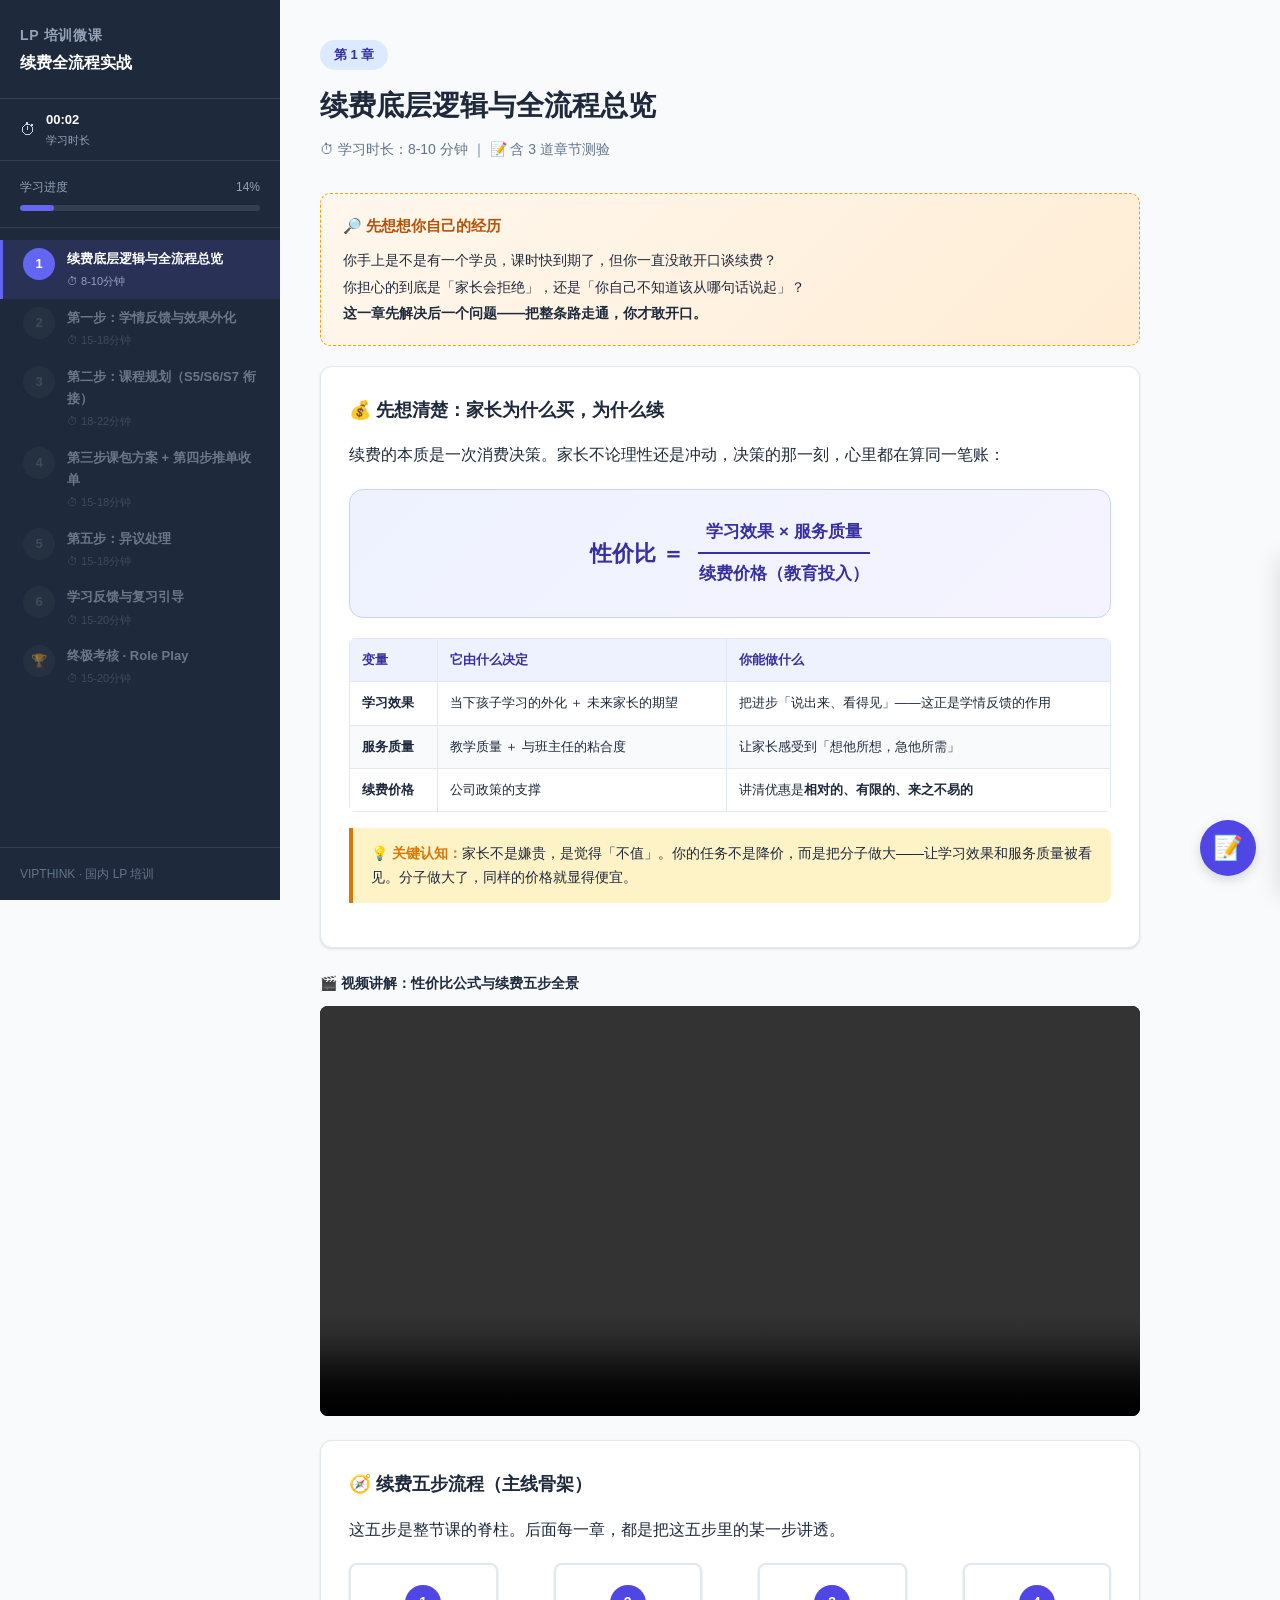
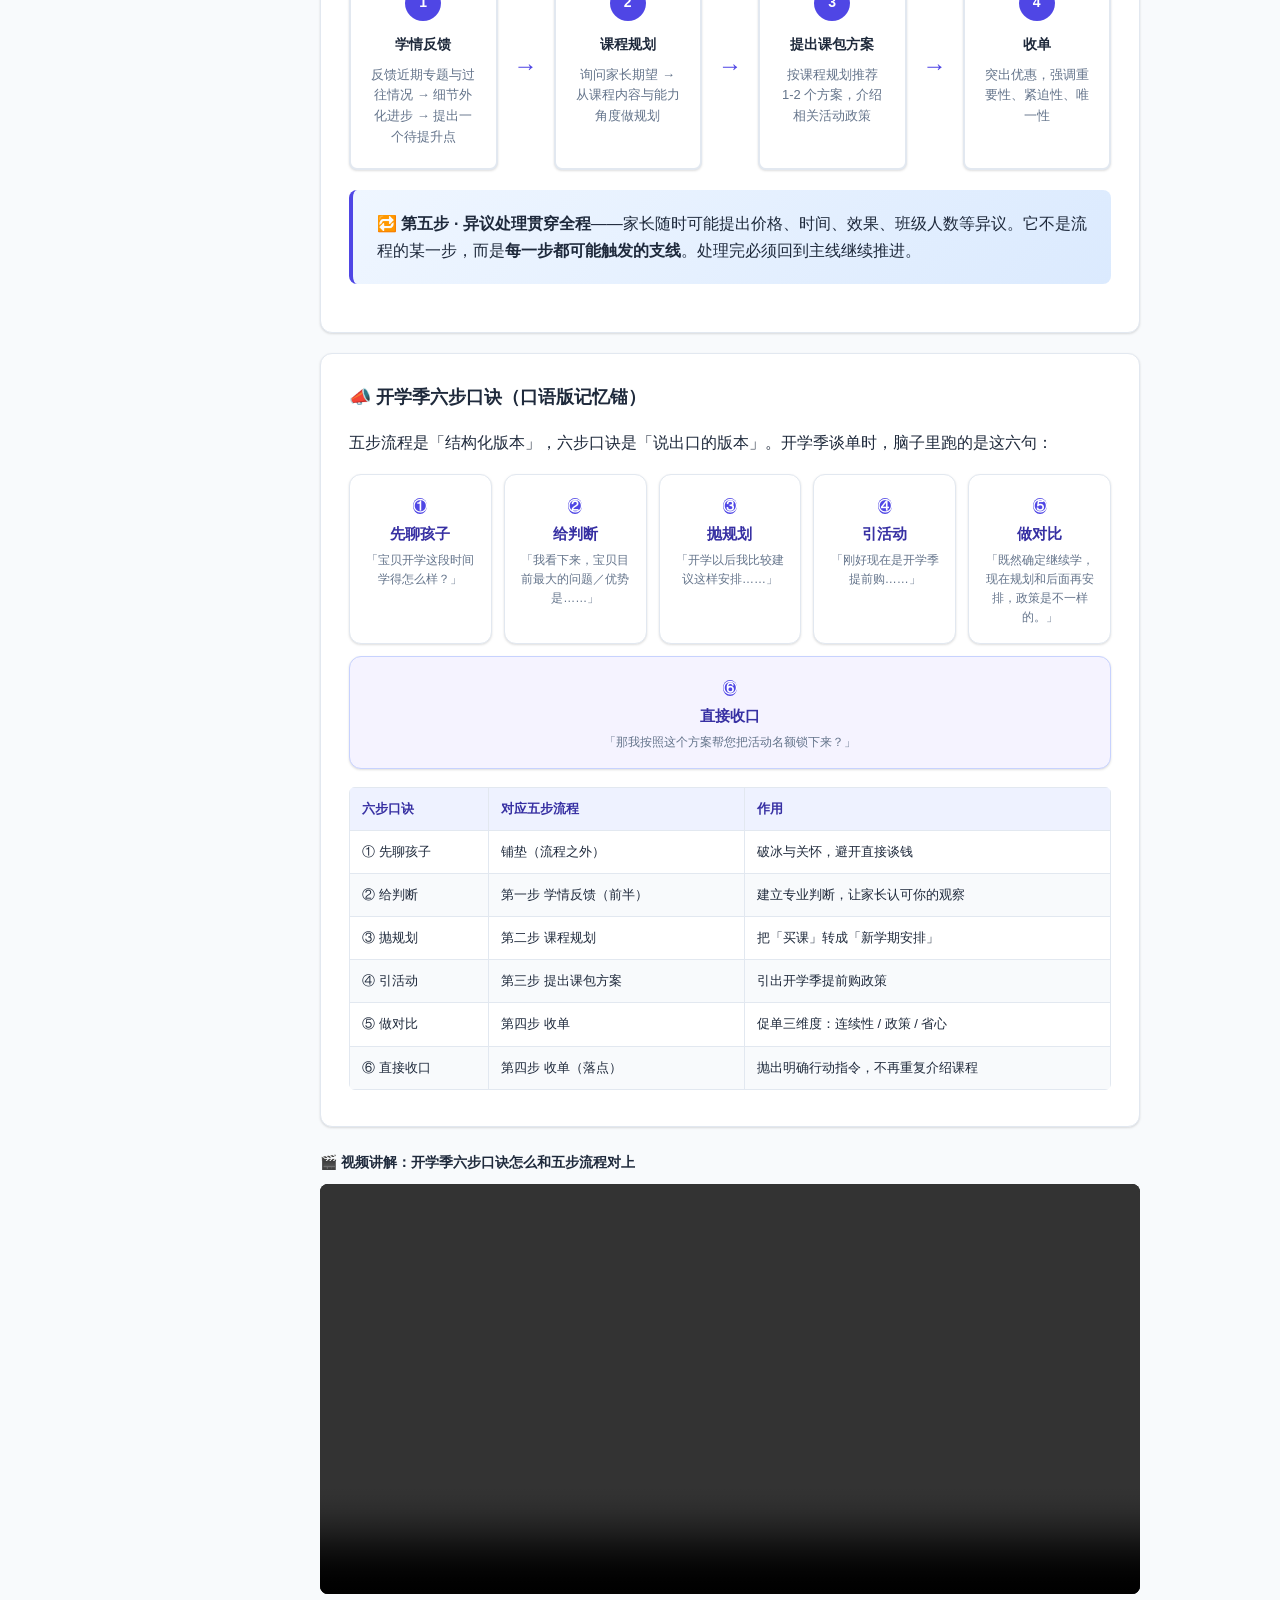
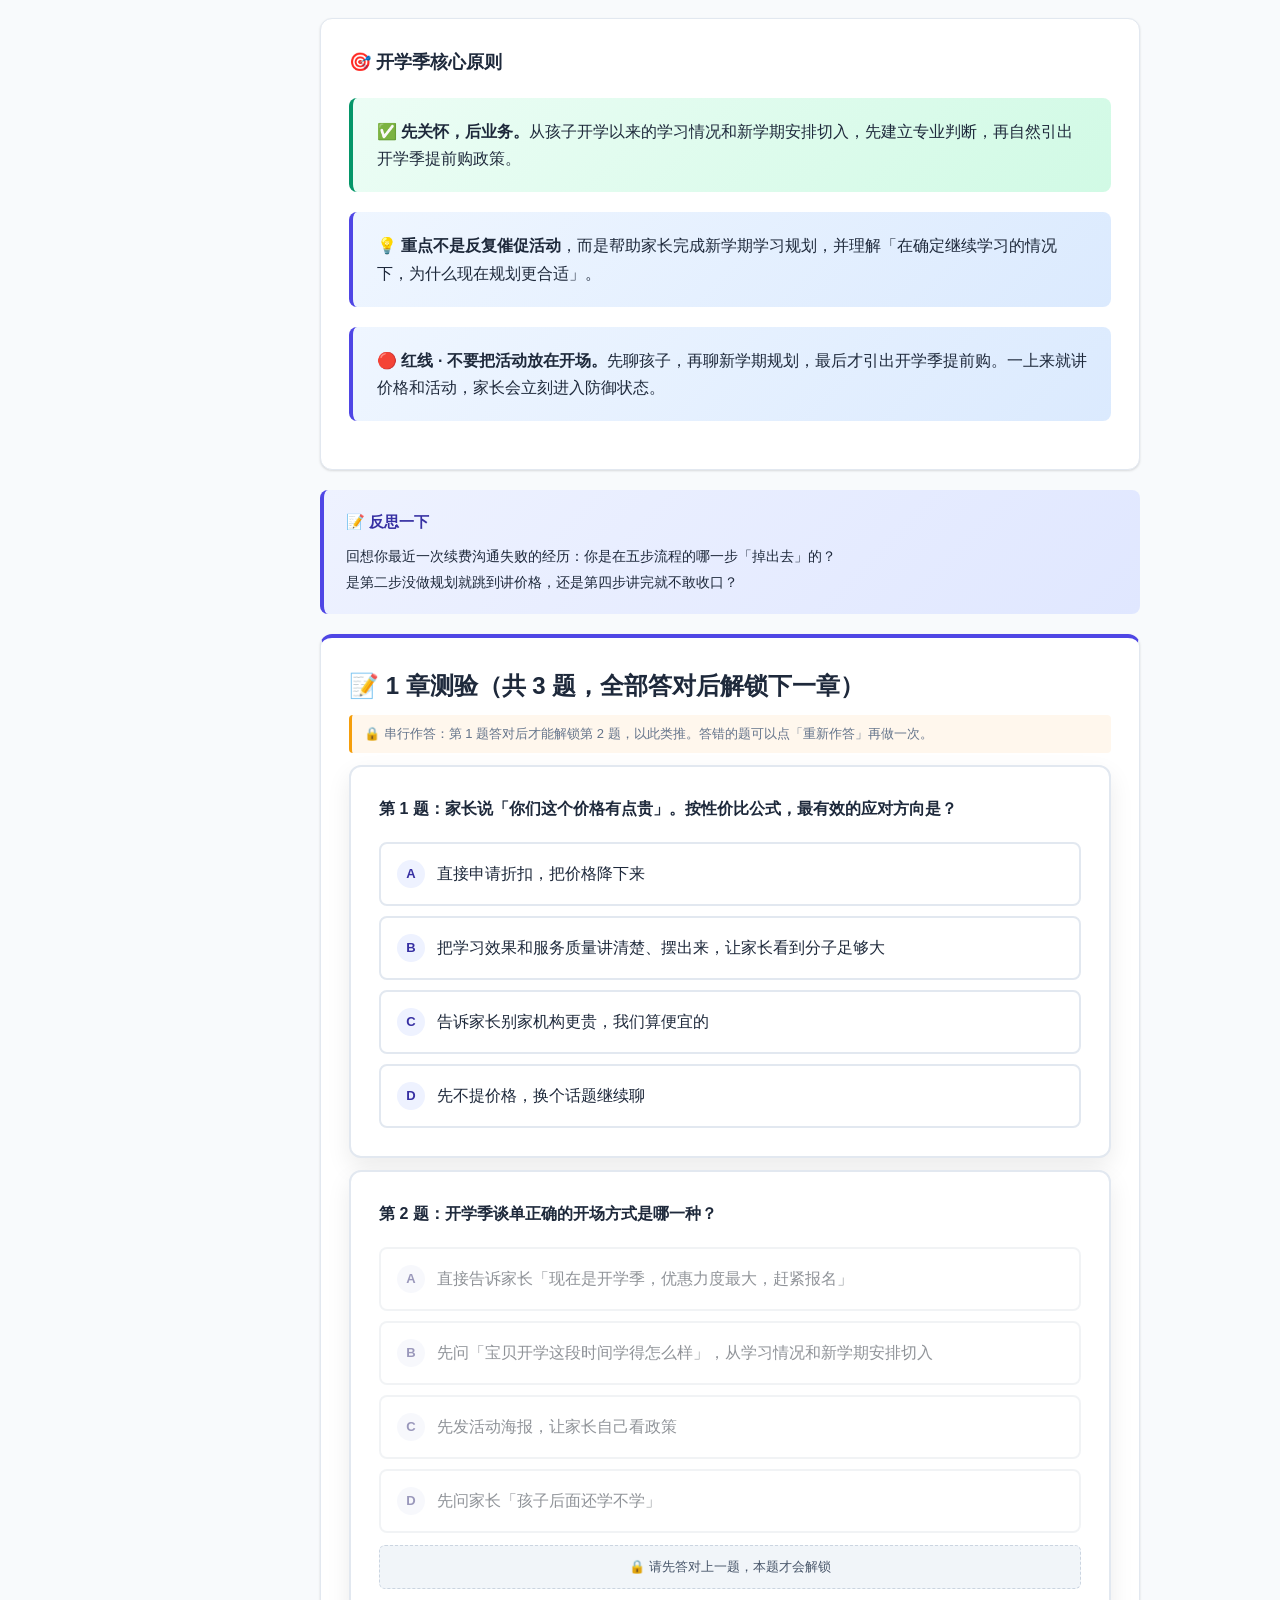
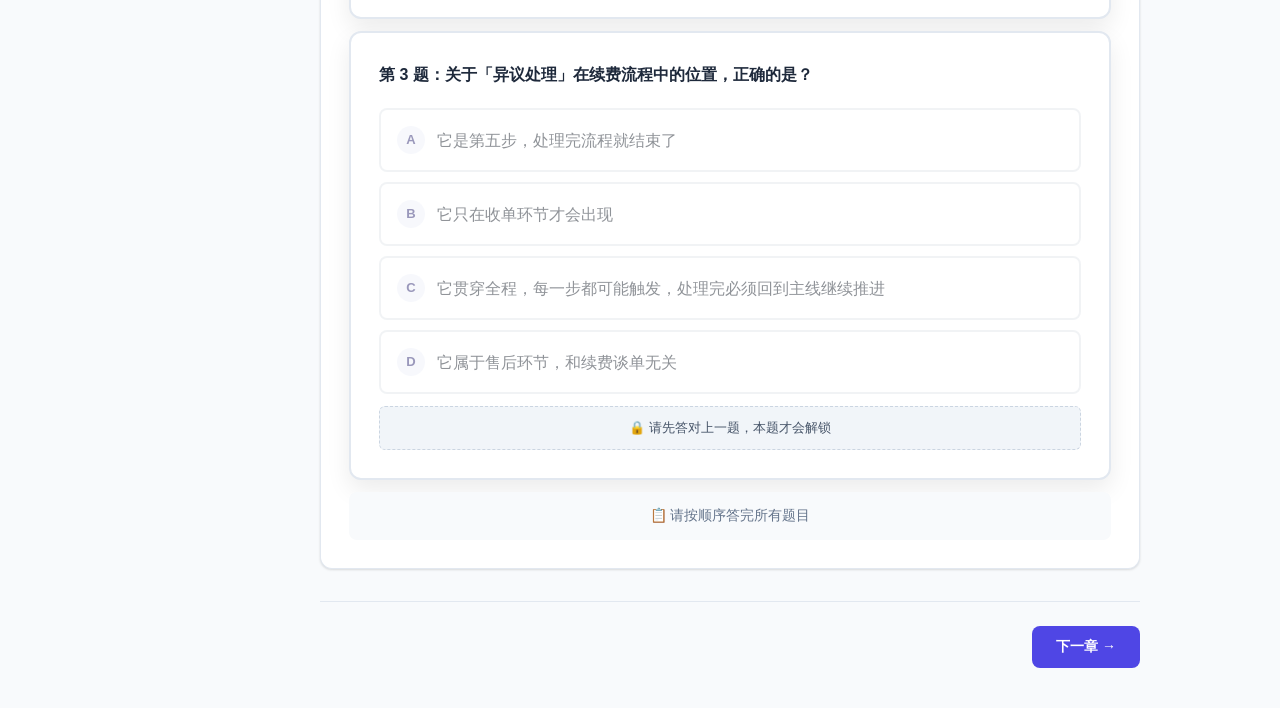
==== index.html @ 371f8246 "fix(v1.3.2): 全局修正时间点口径（9月底/10月初） - 反馈话术「最近学的专题」由 10 月《分数的初步认识》《多位数除法》   改为 9 月《排队与间隔》《合理安排与新定义运算》（_c" ====
<!DOCTYPE html>
<html lang="zh-CN">
<head>
<meta charset="UTF-8">
<meta name="viewport" content="width=device-width, initial-scale=1.0">
<meta name="description" content="面向线上少儿数学思维班主任（LP）的《续费全流程实战》互动微课">
<title>续费全流程实战 · 班主任微课</title>
<style>

:root{--primary:#4F46E5;--primary-light:#EEF2FF;--primary-dark:#3730A3;--accent:#D97706;--accent-light:#FEF3C7;--success:#059669;--danger:#DC2626;--bg:#F8FAFC;--card:#FFFFFF;--text:#1E293B;--text-secondary:#64748B;--border:#E2E8F0;--shadow:0 1px 3px rgba(0,0,0,0.08),0 1px 2px rgba(0,0,0,0.06);--shadow-lg:0 10px 25px rgba(0,0,0,0.08);--radius:12px;--radius-sm:8px;--sidebar-bg:#1e293b;--sidebar-text:#cbd5e1;--sidebar-active:#6366f1}
*{margin:0;padding:0;box-sizing:border-box}
body{font-family:-apple-system,BlinkMacSystemFont,'Segoe UI','PingFang SC','Noto Sans HK',sans-serif;background:var(--bg);color:var(--text);line-height:1.7;display:flex;min-height:100vh}
.sidebar{width:280px;min-width:280px;background:var(--sidebar-bg);color:var(--sidebar-text);display:flex;flex-direction:column;position:fixed;top:0;left:0;bottom:0;z-index:100;transition:transform 0.3s}
.sidebar-close-btn{display:none;position:absolute;top:8px;right:12px;background:none;border:none;color:#94a3b8;font-size:20px;cursor:pointer;z-index:10;padding:8px;line-height:1}
.sidebar-header{padding:24px 20px;border-bottom:1px solid rgba(255,255,255,0.1)}
.sidebar-header h3{font-size:14px;color:#94a3b8;text-transform:uppercase;letter-spacing:.05em;margin-bottom:4px}
.sidebar-header .course-title{font-size:16px;font-weight:700;color:#fff;line-height:1.4}
.sidebar-progress{padding:16px 20px;border-bottom:1px solid rgba(255,255,255,0.1)}
.progress-label{display:flex;justify-content:space-between;font-size:12px;color:#94a3b8;margin-bottom:8px}
.progress-bar{height:6px;background:rgba(255,255,255,0.1);border-radius:3px;overflow:hidden}
.progress-fill{height:100%;background:var(--sidebar-active);border-radius:3px;transition:width .5s ease;width:0%}
.sidebar-nav{flex:1;overflow-y:auto;padding:12px 0}
.nav-section{padding:8px 20px;cursor:pointer;display:flex;align-items:flex-start;gap:12px;transition:all .2s;border-left:3px solid transparent}
.nav-section:hover{background:rgba(255,255,255,0.05)}
.nav-section.active{background:rgba(99,102,241,0.15);border-left-color:var(--sidebar-active);color:#fff}
.nav-section.completed{color:#94a3b8}
.nav-section.completed .nav-icon{background:var(--success);color:#fff}
.nav-section.locked{opacity:.45;cursor:not-allowed;pointer-events:none}
.nav-section.locked .nav-icon{background:rgba(255,255,255,0.08);color:#64748b}
.nav-icon{width:32px;height:32px;min-width:32px;border-radius:50%;background:rgba(255,255,255,0.1);display:flex;align-items:center;justify-content:center;font-size:13px;font-weight:700;color:var(--sidebar-text);transition:all .3s}
.nav-section.active .nav-icon{background:var(--sidebar-active);color:#fff}
.nav-info .nav-label{font-size:13px;font-weight:600}
.nav-info .nav-sub{font-size:11px;color:#64748b;margin-top:2px}
.nav-section.active .nav-info .nav-sub{color:#94a3b8}
.sidebar-footer{padding:16px 20px;border-top:1px solid rgba(255,255,255,0.1);font-size:12px;color:#64748b}
.study-timer{padding:10px 20px;border-bottom:1px solid rgba(255,255,255,0.1);display:flex;align-items:center;gap:10px;font-size:13px}
.timer-icon{font-size:16px}
.timer-display{color:#fff;font-weight:700;font-variant-numeric:tabular-nums}
.timer-label{color:#94a3b8;font-size:11px}
.main{margin-left:280px;flex:1;padding:40px;max-width:900px;min-width:0}
.section{display:none;animation:fadeSlide .4s ease}
.section.active{display:block}
@keyframes fadeSlide{from{opacity:0;transform:translateY(12px)}to{opacity:1;transform:translateY(0)}}
.section-header{margin-bottom:32px}
.section-badge{display:inline-block;padding:4px 14px;background:#dbeafe;color:var(--primary-dark);border-radius:20px;font-size:13px;font-weight:600;margin-bottom:12px}
.section-header h1{font-size:28px;font-weight:800;color:var(--text);margin-bottom:8px}
.section-header .duration{font-size:14px;color:var(--text-secondary)}
.card{background:var(--card);border-radius:var(--radius);padding:28px;margin-bottom:20px;box-shadow:var(--shadow);border:1px solid var(--border)}
.card-title{font-size:18px;font-weight:700;margin-bottom:16px;color:var(--text)}
.highlight-box{background:linear-gradient(135deg,#eff6ff,#dbeafe);border-left:4px solid var(--primary);padding:20px 24px;border-radius:var(--radius-sm);margin:20px 0}
.highlight-box.warning{background:linear-gradient(135deg,#fef3c7,#fde68a);border-left-color:var(--accent)}
.highlight-box.success{background:linear-gradient(135deg,#ecfdf5,#d1fae5);border-left-color:var(--success)}
.script-block{background:#f1f5f9;padding:20px 24px;border-radius:var(--radius-sm);font-style:italic;color:#475569;position:relative;margin:16px 0;line-height:1.8}
.script-block::before{content:'\01f399\00fe0f 话术范例';position:absolute;top:-10px;left:16px;background:#475569;color:#fff;padding:2px 10px;border-radius:10px;font-size:11px;font-style:normal}
.flow-steps{display:flex;gap:16px;margin:20px 0;flex-wrap:wrap}
.flow-step{flex:1;min-width:140px;background:var(--card);border:2px solid var(--border);border-radius:var(--radius-sm);padding:20px;text-align:center;box-shadow:var(--shadow)}
.flow-step .step-num{width:36px;height:36px;border-radius:50%;background:var(--primary);color:#fff;display:inline-flex;align-items:center;justify-content:center;font-weight:700;font-size:14px;margin-bottom:12px}
.flow-step h4{font-size:14px;font-weight:700;margin-bottom:8px}
.flow-step p{font-size:13px;color:var(--text-secondary);line-height:1.6}
.flow-arrow{display:flex;align-items:center;font-size:24px;color:var(--primary);font-weight:700}
.strategy-grid{display:flex;gap:16px;margin:20px 0;flex-wrap:wrap}
.strategy-card{flex:1;min-width:200px;background:var(--card);border:2px solid var(--border);border-radius:var(--radius-sm);padding:24px;text-align:center;box-shadow:var(--shadow)}
.strategy-card .icon{font-size:36px;margin-bottom:12px}
.strategy-card h4{font-size:16px;font-weight:700;margin-bottom:8px}
.strategy-card p{font-size:13px;color:var(--text-secondary)}
.step-list{counter-reset:step}
.step-item{counter-increment:step;display:flex;gap:16px;align-items:flex-start;padding:18px 0;border-bottom:1px solid var(--border)}
.step-item:last-child{border-bottom:none}
.step-num-big{width:40px;height:40px;border-radius:50%;background:var(--primary);color:#fff;display:flex;align-items:center;justify-content:center;font-weight:700;font-size:16px;flex-shrink:0}
.step-content h4{font-size:16px;color:var(--text);margin-bottom:4px}
.step-content p{font-size:14px;color:var(--text-secondary)}
.chat-scene{max-width:650px;margin:0 auto}
.chat-msg{display:flex;gap:12px;margin-bottom:12px;align-items:flex-start}
.chat-msg.lp{flex-direction:row}
.chat-msg.parent{flex-direction:row-reverse}
.chat-avatar{width:36px;height:36px;border-radius:50%;display:flex;align-items:center;justify-content:center;font-size:14px;flex-shrink:0;font-weight:700}
.chat-msg.lp .chat-avatar{background:#EEF2FF;color:var(--primary-dark)}
.chat-msg.parent .chat-avatar{background:#FEF3C7;color:var(--accent)}
.chat-bubble{max-width:75%;padding:10px 14px;border-radius:14px;font-size:13px;line-height:1.6}
.chat-msg.lp .chat-bubble{background:#F1F5F9;color:var(--text);border-bottom-left-radius:4px}
.chat-msg.parent .chat-bubble{background:#EEF2FF;color:var(--text);border-bottom-right-radius:4px}
.chat-label{font-size:11px;color:var(--text-secondary);margin-bottom:4px}
.tab-wrap{display:flex;gap:4px;margin-bottom:16px;background:var(--border);border-radius:10px;padding:4px;flex-wrap:wrap}
.tab-btn{flex:1;min-width:70px;padding:8px 12px;border:none;background:transparent;border-radius:8px;cursor:pointer;font-size:12px;font-weight:500;color:var(--text-secondary);transition:all .2s}
.tab-btn.active{background:var(--card);color:var(--primary);font-weight:600;box-shadow:var(--shadow)}
.tab-panel{display:none}
.tab-panel.active{display:block}
.highlight{background:linear-gradient(180deg,transparent 60%,#FEF08A 60%);padding:0 4px}
.tips-box{background:var(--accent-light);border-left:4px solid var(--accent);padding:14px 18px;border-radius:0 8px 8px 0;margin:16px 0;font-size:14px}
.tips-box strong{color:var(--accent)}
.badge{display:inline-block;padding:3px 10px;border-radius:20px;font-size:12px;font-weight:600}
.badge-primary{background:var(--primary-light);color:var(--primary)}
.badge-warning{background:var(--accent-light);color:var(--accent)}
.badge-success{background:#ECFDF5;color:var(--success)}
.quiz-card{background:var(--card);border-radius:var(--radius);padding:28px;margin:12px 0;box-shadow:var(--shadow-lg);border:2px solid var(--border)}
.quiz-card.locked .quiz-options{opacity:0.5;filter:grayscale(0.4);pointer-events:none}
.quiz-card.locked .quiz-locked-hint{display:flex}
.quiz-card:not(.locked) .quiz-locked-hint{display:none}
.quiz-locked-hint{display:none;align-items:center;justify-content:center;padding:10px 14px;background:#f1f5f9;color:#475569;border-radius:6px;font-size:13px;margin-top:12px;border:1px dashed #cbd5e1}
.quiz-question{font-size:16px;font-weight:600;margin-bottom:20px;line-height:1.7}
.quiz-options{display:flex;flex-direction:column;gap:10px}
.quiz-option{display:flex;align-items:center;gap:12px;padding:16px;border:2px solid var(--border);border-radius:var(--radius-sm);cursor:pointer;transition:all .2s;min-height:48px}
.quiz-option:hover{border-color:var(--primary-light);background:#f0f7ff}
.quiz-option.correct{border-color:var(--success)!important;background:#ecfdf5!important}
.quiz-option.wrong{border-color:var(--danger)!important;background:#fef2f2!important}
.quiz-option.disabled{opacity:.5;cursor:default;border-color:#e2e8f0;background:#f8fafc}
.quiz-option.correct .quiz-option-label{background:var(--success);color:#fff}
.quiz-option.wrong .quiz-option-label{background:var(--danger);color:#fff}
.quiz-option-label{width:28px;height:28px;border-radius:50%;background:var(--primary-light);color:var(--primary-dark);display:flex;align-items:center;justify-content:center;font-weight:700;font-size:13px;flex-shrink:0}
.quiz-feedback{display:none;margin-top:16px;padding:16px;border-radius:var(--radius-sm);font-size:14px;line-height:1.7}
.quiz-feedback.show{display:block}
.quiz-feedback.correct{background:#ecfdf5;color:#065f46}
.quiz-feedback.wrong{background:#fef2f2;color:#991b1b}
.final-task-container{background:var(--card);border-radius:var(--radius);padding:28px;box-shadow:var(--shadow-lg);border:2px solid var(--border)}
.final-task-input{width:100%;min-height:180px;padding:16px;border:2px solid var(--border);border-radius:var(--radius-sm);font-size:14px;line-height:1.8;resize:vertical;font-family:inherit}
.final-task-input:focus{outline:none;border-color:var(--primary);box-shadow:0 0 0 3px rgba(79,70,229,0.1)}
.final-task-input:disabled{background:#f1f5f9;cursor:not-allowed}
.char-counter{text-align:right;font-size:12px;color:var(--text-secondary);margin-top:6px}
.ai-feedback-panel{display:none;margin-top:24px}
.ai-feedback-panel.show{display:block}
.score-display{text-align:center;margin:16px 0}
.score-circle{width:80px;height:80px;border-radius:50%;display:inline-flex;align-items:center;justify-content:center;font-size:32px;font-weight:800;color:#fff}
.score-circle.high{background:linear-gradient(135deg,#10b981,#059669)}
.score-circle.medium{background:linear-gradient(135deg,#f59e0b,#d97706)}
.score-circle.low{background:linear-gradient(135deg,#ef4444,#dc2626)}
.eval-dimensions{display:flex;gap:16px;flex-wrap:wrap}
.eval-dim{flex:1;min-width:150px;background:#f8fafc;border-radius:var(--radius-sm);padding:20px;text-align:center}
.keywords-result{display:flex;flex-wrap:wrap;gap:6px;margin-top:10px;justify-content:center}
.keyword-tag{display:inline-block;padding:2px 10px;border-radius:20px;font-size:12px;font-weight:500}
.keyword-tag.found{background:#ecfdf5;color:#065f46}
.keyword-tag.missing{background:#fef2f2;color:#991b1b}
.dialogue-container{background:var(--card);border-radius:var(--radius);box-shadow:var(--shadow-lg);border:2px solid var(--border);overflow:hidden}
.dialogue-header{padding:16px 20px;background:var(--primary-light);border-bottom:1px solid var(--border);font-weight:700;color:var(--primary-dark);display:flex;justify-content:space-between;align-items:center}
.dialogue-messages{max-height:400px;overflow-y:auto;padding:16px 20px;min-height:150px}
.dialogue-input-area{display:flex;padding:12px 20px;border-top:1px solid var(--border);gap:8px}
.dialogue-input-area input{flex:1;padding:12px;border:2px solid var(--border);border-radius:var(--radius-sm);font-size:14px;font-family:inherit}
.dialogue-input-area input:focus{outline:none;border-color:var(--primary)}
.btn{padding:12px 24px;border:none;border-radius:var(--radius-sm);font-size:14px;font-weight:600;cursor:pointer;transition:all .2s;background:var(--primary);color:#fff}
.btn:hover{background:var(--primary-dark);transform:translateY(-1px)}
.btn-outline{background:var(--card);color:var(--primary);border:2px solid var(--primary)}
.btn-outline:hover{background:var(--primary-light)}
.btn-success{background:var(--success);color:#fff}
.btn-sm{padding:8px 16px;font-size:13px}
.btn:disabled{opacity:.5;cursor:not-allowed}
.section-nav-buttons{display:flex;justify-content:space-between;margin-top:32px;padding-top:24px;border-top:1px solid var(--border)}
.toast{position:fixed;top:20px;left:50%;transform:translateX(-50%);padding:12px 24px;border-radius:8px;color:#fff;font-size:14px;font-weight:600;z-index:9999;animation:slideDown .3s ease}
.toast.warning{background:#d97706}
.toast.success{background:#059669}
.toast.error{background:#dc2626}
@keyframes slideDown{from{opacity:0;transform:translateX(-50%) translateY(-20px)}to{opacity:1;transform:translateX(-50%) translateY(0)}}
.notes-toggle{position:fixed;bottom:24px;right:24px;width:56px;height:56px;border-radius:50%;background:var(--primary);color:#fff;border:none;font-size:24px;cursor:pointer;box-shadow:0 4px 12px rgba(0,0,0,0.15);z-index:90}
.notes-panel{position:fixed;bottom:0;right:0;width:340px;background:var(--card);border-left:1px solid var(--border);border-top:1px solid var(--border);box-shadow:-4px -4px 20px rgba(0,0,0,0.1);padding:20px;transform:translateX(100%);transition:transform .3s;z-index:200}
.notes-panel.open{transform:translateX(0)}
.notes-panel textarea{width:100%;height:200px;padding:12px;border:1px solid var(--border);border-radius:var(--radius-sm);font-size:13px;font-family:inherit;resize:vertical}
.cert-overlay{display:none;position:fixed;inset:0;background:rgba(0,0,0,0.6);z-index:999;justify-content:center;align-items:center}
.cert-paper{background:#fff;width:700px;padding:48px 36px;text-align:center;border-radius:12px;box-shadow:0 20px 60px rgba(0,0,0,0.2)}
.cert-paper h1{font-size:28px;color:#3730A3;margin-bottom:4px}
.cert-paper .sub{font-size:12px;color:#64748b;letter-spacing:.1em;margin-bottom:24px}
.cert-paper .body{font-size:15px;line-height:2;color:#1e293b}
.cert-paper .name{display:inline-block;border-bottom:2px solid #4F46E5;min-width:120px;padding:4px 12px;margin:0 4px}
.cert-paper .course{font-weight:700;color:#3730A3;margin:8px 0}
.cert-paper .score{margin:20px 0 4px;font-size:16px;font-weight:600;color:#10b981}
.cert-paper .final-score{margin:4px 0 20px;font-size:14px;font-weight:600;color:#3730A3}
.cert-footer{display:flex;justify-content:space-between;font-size:12px;color:#64748b;margin-top:32px;border-top:1px solid #e2e8f0;padding-top:16px}
.cert-actions{margin-top:24px;display:flex;gap:12px;justify-content:center}
.ch3-textarea{width:100%;min-height:220px;padding:16px;border:2px solid var(--border);border-radius:var(--radius-sm);font-size:14px;line-height:1.8;resize:vertical;font-family:inherit}
.ch3-textarea:focus{outline:none;border-color:var(--primary);box-shadow:0 0 0 3px rgba(79,70,229,0.1)}
.practice-textarea{width:100%;min-height:280px;padding:16px;border:2px solid var(--border);border-radius:var(--radius-sm);font-size:14px;line-height:1.8;resize:vertical;font-family:inherit;box-sizing:border-box}
.practice-textarea:focus{outline:none;border-color:var(--primary);box-shadow:0 0 0 3px rgba(79,70,229,0.1)}
.ch3-ref-panel{display:none;margin-top:16px}
.ch3-ref-panel.show{display:block}
.course-img{max-width:100%;border-radius:var(--radius-sm);box-shadow:var(--shadow);margin:16px 0;border:1px solid var(--border)}
.mobile-header{display:none;position:fixed;top:0;left:0;right:0;background:var(--sidebar-bg);color:#fff;padding:12px 16px;z-index:99;align-items:center;justify-content:space-between}
.sidebar-overlay{display:none;position:fixed;inset:0;background:rgba(0,0,0,0.5);z-index:99}
.typing-indicator{display:flex;gap:4px;padding:10px 14px;background:#EEF2FF;border-radius:14px;border-bottom-right-radius:4px;width:fit-content}
.typing-indicator span{width:8px;height:8px;background:#94a3b8;border-radius:50%;animation:typing 1.4s infinite ease-in-out}
.typing-indicator span:nth-child(2){animation-delay:.2s}
.typing-indicator span:nth-child(3){animation-delay:.4s}
@keyframes typing{0%,80%,100%{transform:scale(.6);opacity:.4}40%{transform:scale(1);opacity:1}}
.dialogue-meta{display:flex;gap:8px;align-items:center;flex-wrap:wrap}
.final-actions{flex-wrap:wrap}
.final-call-btn{padding:14px 28px;font-size:16px;display:inline-flex;align-items:center;gap:8px}
.final-score-grid{display:grid;grid-template-columns:repeat(4,1fr);gap:12px;margin:16px 0}
.final-score-card{background:#f8fafc;border-radius:var(--radius-sm);padding:16px;text-align:center}
.final-score-card .score{font-size:24px;font-weight:800;color:var(--primary)}
.final-score-card .label{font-size:12px;color:var(--text-secondary);margin-top:4px}
.final-feedback-text{background:#f8fafc;border-radius:var(--radius-sm);padding:16px;font-size:14px;line-height:1.7;margin-top:16px}
.sidebar-overlay.show{display:block}
/* 移动端优化：表格横向滚动、评分卡2列、价格表最小宽度 */
.table-wrap{overflow-x:auto;-webkit-overflow-scrolling:touch;margin:8px 0;border-radius:6px}
.table-wrap table{min-width:680px}
.final-score-grid{grid-template-columns:repeat(4,1fr)}
@media(max-width:1024px){.sidebar{transform:translateX(-100%)}.sidebar.open{transform:translateX(0)}.sidebar-close-btn{display:block}.main{margin-left:0;padding:24px 16px;padding-top:60px}.mobile-header{display:flex}.eval-dimensions{flex-direction:column}.cert-paper{width:95%;padding:24px 16px}.flow-steps{flex-direction:column}.flow-arrow{transform:rotate(90deg);justify-content:center}.final-score-grid{grid-template-columns:repeat(2,1fr)}}
@media(max-width:480px){.quiz-option{padding:12px}.quiz-question{font-size:15px}.dialogue-header{flex-direction:column;align-items:flex-start;gap:8px}.section-header h1{font-size:24px}.final-call-btn{width:100%;justify-content:center}.final-actions{flex-direction:column}.final-actions .btn{width:100%;justify-content:center}.cert-paper{padding:24px 12px}.cert-paper h1{font-size:22px}}

/* ============================================================
   《续费全流程实战》微课 · 补充样式（叠加在 _shell.css 之上）
   主题：国内 LP · 简体中文 · 大陆用语
   ============================================================ */

/* ---------------- 视频 ---------------- */
.video-wrapper{margin:24px 0}
.video-label{font-size:14px;font-weight:600;color:var(--text);margin-bottom:10px;display:flex;align-items:center;gap:6px}
video{width:100%;border-radius:var(--radius-sm);background:#000;display:block}
.video-placeholder{background:#0F172A;color:#94A3B8;border-radius:8px;padding:28px;text-align:center;font-size:13px}

/* ---------------- 话术模板（可替换参数位） ---------------- */
.script-tpl{background:#F1F5F9;border-left:4px solid var(--primary);padding:16px 20px;border-radius:8px;font-size:14px;line-height:2;color:#334155;margin:14px 0}
.script-tpl .var{color:#B45309;font-weight:700;border-bottom:1px dashed #D97706;padding:0 2px}

/* ---------------- 家长原话 ---------------- */
.quote-line{background:#FEF3C7;border-radius:8px;padding:12px 16px;font-weight:600;color:#92400E;margin:12px 0;font-size:14px;line-height:1.8}
.quote-line::before{content:'💬 家长原话：';font-weight:700}

/* ---------------- 反思框 ---------------- */
.reflect-box{background:linear-gradient(135deg,#EEF2FF,#E0E7FF);border-left:4px solid var(--primary);padding:18px 22px;border-radius:8px;margin:20px 0;font-size:14px;line-height:1.9}
.reflect-box .rt{font-weight:700;color:var(--primary-dark);display:block;margin-bottom:6px;font-size:15px}

/* ---------------- 场景激活框（章首） ---------------- */
.activate-box{background:linear-gradient(135deg,#FFF7ED,#FFEDD5);border:1px dashed #F59E0B;border-radius:10px;padding:18px 22px;margin:0 0 20px;font-size:14px;line-height:1.9}
.activate-box .at{font-weight:700;color:#B45309;display:block;margin-bottom:6px;font-size:15px}

/* ---------------- 表格 ---------------- */
table{width:100%;border-collapse:collapse;font-size:13px}
table th,table td{border:1px solid var(--border);padding:10px 12px;text-align:left;vertical-align:top;line-height:1.7}
table th{background:#EEF2FF;font-weight:700;color:var(--primary-dark);white-space:nowrap}
table tbody tr:nth-child(even) td{background:#F8FAFC}
tr.tr-hot td{background:#FEF3C7!important;font-weight:600;color:#92400E}

/* ---------------- 第1章 · 续费公式 ---------------- */
.formula-box{background:linear-gradient(135deg,#EEF2FF,#F5F3FF);border:1px solid #C7D2FE;border-radius:14px;padding:28px 24px;margin:20px 0;text-align:center}
.formula-main{display:inline-flex;align-items:center;gap:14px;font-size:22px;font-weight:800;color:var(--primary-dark);flex-wrap:wrap;justify-content:center}
.formula-main .frac{display:inline-flex;flex-direction:column;align-items:center;gap:2px;font-size:17px}
.frac .num{padding:0 8px 6px;border-bottom:2px solid var(--primary-dark)}
.frac .den{padding-top:4px}

/* 六步口诀流 */
.mnemonic-flow{display:flex;flex-wrap:wrap;gap:12px;margin:18px 0;justify-content:center}
.mn-item{flex:1;min-width:130px;background:var(--card);border:1px solid var(--border);border-radius:12px;padding:16px 14px;text-align:center;box-shadow:var(--shadow);position:relative}
.mn-item .mn-i{width:30px;height:30px;line-height:30px;border-radius:50%;background:var(--primary);color:#fff;font-weight:800;font-size:14px;margin:0 auto 8px}
.mn-item .mn-t{font-size:15px;font-weight:800;color:var(--primary-dark);margin-bottom:4px}
.mn-item .mn-q{font-size:12px;color:var(--text-secondary);line-height:1.6}
.mn-item.mn-last{margin-right:0}
.mn-item.mn-last,.mn-item:last-child{border-color:#C7D2FE;background:#F5F3FF}

/* ---------------- 第2章 · 学情反馈三大外化 ---------------- */
.outer-card{background:var(--card);border:1px solid var(--border);border-top:4px solid var(--primary);border-radius:12px;padding:20px 22px;margin:16px 0;box-shadow:var(--shadow)}
.three-grid{display:flex;gap:14px;flex-wrap:wrap;margin:18px 0}
.three-grid .tg-item{flex:1;min-width:180px;background:#F8FAFC;border:1px solid var(--border);border-left:4px solid var(--accent);border-radius:10px;padding:16px}
.tg-item .tg-h{font-size:15px;font-weight:800;color:var(--primary-dark);margin-bottom:8px}

/* ---------------- 第3章 · S5/S6/S7 三级衔接 ---------------- */
.lead-q{font-size:16px;font-weight:700;color:var(--primary-dark);background:#EEF2FF;border-left:4px solid var(--primary);padding:14px 18px;border-radius:0 8px 8px 0;margin:20px 0;line-height:1.7}

.stage-cards{display:flex;gap:14px;flex-wrap:wrap;margin:20px 0}
.stage-card{flex:1;min-width:200px;background:var(--card);border:1px solid var(--border);border-radius:12px;padding:20px 18px;box-shadow:var(--shadow);position:relative;overflow:hidden}
.stage-card .stage-tag{position:absolute;top:0;right:0;background:var(--primary);color:#fff;font-size:12px;font-weight:700;padding:4px 12px;border-radius:0 12px 0 12px}
.stage-card.stage-hot{border:2px solid #F59E0B;background:linear-gradient(160deg,#FFFBEB,#FFFFFF)}
.stage-card.stage-hot .stage-tag{background:#D97706}

.level-block{background:var(--card);border:1px solid var(--border);border-radius:12px;padding:20px 22px;margin:16px 0;box-shadow:var(--shadow)}
.level-block .lb-row{display:flex;gap:12px;align-items:flex-start;padding:10px 0;border-bottom:1px dashed var(--border)}
.level-block .lb-row:last-child{border-bottom:none}
.lb-tag{flex:0 0 auto;background:#EEF2FF;color:var(--primary-dark);font-size:12px;font-weight:800;border-radius:6px;padding:4px 10px;white-space:nowrap}
.lb-body{flex:1;font-size:14px;line-height:1.8;color:#334155}
.lb-key{color:var(--primary-dark);font-weight:800;background:#EEF2FF;border-radius:4px;padding:1px 6px}

.cap-list{margin:10px 0 0;padding-left:2px;list-style:none}
.cap-list li{position:relative;padding-left:22px;font-size:13.5px;line-height:1.85;color:#475569;margin-bottom:4px}
.cap-list li::before{content:'·';position:absolute;left:8px;color:var(--primary);font-weight:800}
.cap-list.chg li::before{content:'▲';font-size:11px;color:#D97706;left:6px}

.chain-box{display:flex;align-items:stretch;gap:8px;flex-wrap:wrap;margin:20px 0}
.chain-node{flex:1;min-width:150px;background:#F8FAFC;border:1px solid var(--border);border-radius:12px;padding:16px;text-align:center}
.chain-node .cn-h{font-size:16px;font-weight:800;color:var(--primary-dark);margin-bottom:4px}
.chain-node .cn-s{font-size:12px;color:var(--text-secondary);margin-bottom:8px}
.chain-node .cn-d{font-size:13px;color:#475569;line-height:1.7}
.chain-node.cn-hot{background:linear-gradient(160deg,#FFFBEB,#FFFFFF);border:2px solid #F59E0B}
.chain-arrow{flex:0 0 auto;align-self:center;font-size:20px;color:var(--accent);font-weight:800}

/* ---------------- 第4章 · 课包方案 + 推单收单 ---------------- */
.two-plans{display:flex;gap:16px;flex-wrap:wrap;margin:20px 0}
.plan-card{flex:1;min-width:240px;background:var(--card);border:1px solid var(--border);border-radius:14px;padding:22px 20px;box-shadow:var(--shadow);position:relative}
.plan-card .plan-h{font-size:17px;font-weight:800;margin-bottom:6px}
.plan-card .plan-tag{display:inline-block;font-size:12px;font-weight:700;border-radius:999px;padding:3px 12px;margin-bottom:12px}
.plan-card .plan-body{font-size:14px;line-height:1.9;color:#475569}
.plan-card .plan-tip{margin-top:14px;font-size:13px;background:#F8FAFC;border-left:3px solid var(--accent);padding:10px 12px;border-radius:0 6px 6px 0;color:#92400E;line-height:1.7}
.plan-card.plan-a{border-top:4px solid var(--primary)}
.plan-card.plan-a .plan-h{color:var(--primary-dark)}
.plan-card.plan-a .plan-tag{background:#EEF2FF;color:var(--primary-dark)}
.plan-card.plan-b{border-top:4px solid var(--accent);background:linear-gradient(160deg,#FFFBEB,#FFFFFF)}
.plan-card.plan-b .plan-h{color:#B45309}
.plan-card.plan-b .plan-tag{background:#FEF3C7;color:#B45309}

.persuade-card{background:var(--card);border:1px solid var(--border);border-radius:12px;padding:20px 22px;margin:14px 0;box-shadow:var(--shadow)}
.persuade-card .pc-head{display:flex;align-items:center;gap:10px;margin-bottom:10px}
.persuade-card .pc-num{flex:0 0 auto;width:28px;height:28px;line-height:28px;text-align:center;border-radius:50%;background:var(--primary);color:#fff;font-weight:800;font-size:14px}
.persuade-card .pc-logic{font-size:14px;line-height:1.9;color:#475569;padding-left:38px}
.persuade-card .pc-key{display:inline-block;background:var(--accent-light);color:#92400E;font-weight:800;border-radius:6px;padding:2px 8px;margin:0 2px}

.attn-list{margin:16px 0;padding:0;list-style:none;counter-reset:attn}
.attn-item{display:flex;gap:12px;align-items:flex-start;background:#FFF7ED;border:1px solid #FED7AA;border-radius:10px;padding:14px 16px;margin-bottom:10px;font-size:14px;line-height:1.8;color:#7C2D12}
.attn-item .attn-n{flex:0 0 auto;width:24px;height:24px;line-height:24px;text-align:center;border-radius:50%;background:#D97706;color:#fff;font-weight:800;font-size:13px}

/* ---------------- 第5章 · 异议处理 ---------------- */
.qa-card{background:var(--card);border:1px solid var(--border);border-radius:12px;padding:20px 22px;margin:16px 0;box-shadow:var(--shadow)}
.qa-card .qa-q{font-size:15px;font-weight:800;color:#B91C1C;background:#FEF2F2;border-left:4px solid #DC2626;padding:12px 16px;border-radius:0 8px 8px 0;line-height:1.7;margin-bottom:14px}
.qa-card .qa-a{font-size:14px;line-height:1.95;color:#334155}
.qa-card .qa-key{display:inline-block;background:#ECFDF5;color:#065F46;font-weight:800;border-radius:6px;padding:2px 8px;margin:0 2px}

/* ---------------- 第6章 · 学习反馈与复习引导 ---------------- */
.three-flow{display:flex;gap:8px;flex-wrap:wrap;align-items:stretch;margin:20px 0}
.three-flow .tf-item{flex:1;min-width:180px;background:var(--card);border:1px solid var(--border);border-top:4px solid var(--primary);border-radius:12px;padding:18px 16px;box-shadow:var(--shadow)}
.tf-item .tf-n{width:28px;height:28px;line-height:28px;text-align:center;border-radius:8px;background:var(--primary-light);color:var(--primary-dark);font-weight:800;font-size:14px;margin-bottom:8px}
.tf-item .tf-h{font-size:15px;font-weight:800;color:var(--primary-dark);margin-bottom:8px}
.tf-item .tf-b{font-size:13.5px;line-height:1.85;color:#475569}
.tf-item .tf-tip{margin-top:10px;font-size:12.5px;background:#FFFBEB;border-left:3px solid var(--accent);padding:8px 10px;border-radius:0 6px 6px 0;color:#92400E;line-height:1.7}
.three-flow .tf-arrow{flex:0 0 auto;align-self:center;font-size:20px;color:var(--accent);font-weight:800}

/* S1-S9 九级速查库（JS 渲染的折叠卡片） */
#levelLibrary{margin:16px 0}
.level-grid{display:flex;flex-direction:column;gap:12px}
.level-card{background:var(--card);border:1px solid var(--border);border-radius:12px;overflow:hidden;box-shadow:var(--shadow)}
.level-card.is-hot{border:2px solid #F59E0B}
.level-card-h{display:flex;align-items:center;gap:12px;padding:16px 18px;cursor:pointer;user-select:none;background:#F8FAFC;flex-wrap:wrap}
.level-card.is-hot .level-card-h{background:linear-gradient(160deg,#FFFBEB,#FFFFFF)}
.level-card-h:hover{background:#EEF2FF}
.level-card.is-hot .level-card-h:hover{background:#FEF3C7}
.level-card-h .lv-badge{flex:0 0 auto;width:44px;height:44px;line-height:44px;text-align:center;border-radius:10px;background:var(--primary);color:#fff;font-weight:800;font-size:16px}
.level-card.is-hot .lv-badge{background:#D97706}
.level-card-h .lv-title{flex:1;min-width:120px}
.level-card-h .lv-title b{display:block;font-size:15px;font-weight:800;color:var(--text)}
.level-card-h .lv-title span{font-size:12.5px;color:var(--text-secondary)}
.level-card-h .lv-caret{flex:0 0 auto;font-size:14px;color:var(--text-secondary);transition:transform .2s}
.level-card.open .level-card-h .lv-caret{transform:rotate(180deg)}
.level-card-body{display:none;padding:0 18px 18px;font-size:14px;line-height:1.9;color:#334155}
.level-card.open .level-card-body{display:block}
.level-card-body .lv-sec{margin-top:14px}
.level-card-body .lv-sec-h{font-size:13.5px;font-weight:800;color:var(--primary-dark);margin-bottom:6px}
.level-card-body .lv-stuck{background:#FEF2F2;border-left:3px solid #DC2626;border-radius:0 8px 8px 0;padding:10px 14px;margin-bottom:8px;font-size:13.5px;line-height:1.8}
.level-card-body .lv-stuck b{color:#B91C1C}
.level-card-body .lv-fix{color:#065F46}
.level-card-body ul{margin:6px 0 0;padding-left:20px}
.level-card-body li{font-size:13.5px;line-height:1.85;color:#475569;margin-bottom:3px}
.lv-tip{margin-top:12px;font-size:12.5px;background:#EEF2FF;border-radius:8px;padding:10px 12px;color:var(--primary-dark);line-height:1.75}

/* UPSC 闭环卡 */
.upsc-grid{display:flex;gap:12px;flex-wrap:wrap;margin:18px 0}
.upsc-grid .upsc-item{flex:1;min-width:150px;background:var(--card);border:1px solid var(--border);border-radius:12px;padding:18px 16px;text-align:center;box-shadow:var(--shadow)}
.upsc-item .upsc-letter{width:40px;height:40px;line-height:40px;margin:0 auto 10px;border-radius:12px;background:var(--primary);color:#fff;font-weight:800;font-size:20px}
.upsc-item .upsc-h{font-size:14px;font-weight:800;color:var(--primary-dark);margin-bottom:6px}
.upsc-item p{font-size:12.5px;color:var(--text-secondary);line-height:1.7}

/* 结课四件事 */
.clear-cards{display:flex;gap:12px;flex-wrap:wrap;margin:18px 0}
.clear-card{flex:1;min-width:170px;background:#F8FAFC;border:1px solid var(--border);border-radius:12px;padding:18px 16px}
.clear-card .cc-icon{font-size:24px;margin-bottom:8px}
.clear-card .cc-h{font-size:14px;font-weight:800;color:var(--primary-dark);margin-bottom:6px}
.clear-card p{font-size:13px;color:#475569;line-height:1.8}

/* 六步闭合核对 */
.six-closure{display:flex;flex-direction:column;gap:8px;margin:18px 0}
.six-closure .sc-item{display:flex;gap:12px;align-items:flex-start;background:var(--card);border:1px solid var(--border);border-left:4px solid var(--success);border-radius:0 10px 10px 0;padding:12px 16px}
.sc-item .sc-n{flex:0 0 auto;width:26px;height:26px;line-height:26px;text-align:center;border-radius:50%;background:var(--success);color:#fff;font-weight:800;font-size:13px}
.sc-item .sc-d{flex:1;font-size:13.5px;line-height:1.8;color:#334155}

/* 备考任务卡（Role Play） */
.exam-paper{background:var(--card);border:2px solid #C7D2FE;border-radius:14px;padding:24px 26px;margin:20px 0;box-shadow:var(--shadow)}
.exam-paper .ep-title{font-size:18px;font-weight:800;color:var(--primary-dark);text-align:center;padding-bottom:14px;border-bottom:2px dashed #C7D2FE;margin-bottom:18px}
.exam-paper .ep-sec{margin-bottom:18px}
.exam-paper .ep-h{font-size:15px;font-weight:800;color:var(--primary-dark);margin-bottom:8px}
.exam-paper .ep-body{font-size:14px;line-height:1.95;color:#334155}
.task-checklist{margin:14px 0;padding:0;list-style:none}
.tc-item{display:flex;gap:10px;align-items:flex-start;margin-bottom:8px;font-size:13.5px;line-height:1.8;color:#334155}
.tc-item .tc-box{flex:0 0 auto;width:18px;height:18px;border:2px solid var(--primary);border-radius:4px;margin-top:2px}

/* 章节测验「答错重做」 */
.quiz-retry{margin-top:10px}
.quiz-retry .btn{margin-left:0}

/* ============================================================
   第 6 章 · 四段阶梯实战演练（Tab + 多轮对话，练习不计入考核）
   ============================================================ */
.scenario-card{margin-top:4px}
.scenario-setup{background:linear-gradient(135deg,#EEF2FF,#F5F3FF);border-left:4px solid var(--primary);border-radius:10px;padding:16px 20px;margin-bottom:16px}
.scenario-setup .ss-title{font-size:16px;font-weight:800;color:var(--primary-dark);margin-bottom:8px}
.scenario-setup .ss-body{font-size:14px;line-height:1.9;color:#334155}
.scenario-setup .ss-meta{margin-top:12px;font-size:13px;line-height:1.7;color:#92400E;background:#FFFBEB;border-left:3px solid var(--accent);border-radius:0 6px 6px 0;padding:8px 12px}
.scenario-card .dialogue-container{margin-top:4px}
.scenario-card .dialogue-messages{min-height:180px}
.scenario-dims{display:grid;grid-template-columns:repeat(4,1fr);gap:12px;margin:16px 0}
.scenario-note{margin-top:14px;padding:12px 14px;background:#F8FAFC;border-left:3px solid var(--text-secondary);border-radius:0 8px 8px 0;font-size:13px;line-height:1.7;color:var(--text-secondary)}

/* ============================================================
   第 6 章 · 三轮话术写作练习（textarea + 本地关键词评分）
   ============================================================ */
.writing-card{background:var(--card);border:1px solid var(--border);border-left:4px solid var(--accent);border-radius:12px;padding:22px 24px;margin-bottom:20px;box-shadow:var(--shadow)}
.writing-card.submitted{border-left-color:var(--success)}
.writing-card + .writing-card{margin-top:20px}
.wc-head{display:flex;align-items:center;justify-content:space-between;gap:12px;flex-wrap:wrap;margin-bottom:12px}
.wc-head h3{font-size:16px;font-weight:800;color:var(--primary-dark)}
.wc-scene,.wc-info,.wc-task{font-size:13.5px;line-height:1.9;color:#334155;border-radius:8px;padding:10px 14px;margin-bottom:10px}
.wc-scene{background:#FFF7ED;border-left:3px solid #F59E0B}
.wc-info{background:#F8FAFC;border-left:3px solid var(--primary)}
.wc-task{background:#ECFDF5;border-left:3px solid var(--success)}
.writing-card .practice-textarea{min-height:200px}
.wc-actions{display:flex;align-items:center;gap:12px;flex-wrap:wrap;margin-top:12px}
.wc-warn{color:var(--danger);font-size:13px}
.wc-done{color:var(--success);font-weight:700;font-size:14px}
.wc-score-dims{display:flex;flex-direction:column;gap:12px}
.wc-dim-top{display:flex;justify-content:space-between;font-size:13px;font-weight:600;margin-bottom:4px}
.wc-bar{height:6px;background:#E2E8F0;border-radius:3px;overflow:hidden}
.wc-bar-in{height:100%;border-radius:3px;transition:width .5s}
.wc-kw{font-size:11.5px;color:#94A3B8;margin-top:3px;line-height:1.6}
.wc-total{text-align:center;margin-top:16px}

/* ================= 移动端（≤1024px） ================= */
@media (max-width:1024px){
  .three-grid,.stage-cards,.two-plans,.chain-box,.three-flow,.upsc-grid,.clear-cards,.mnemonic-flow{flex-direction:column}
  .stage-card,.plan-card,.tg-item,.chain-node,.tf-item,.upsc-item,.clear-card,.mn-item{min-width:0}
  .chain-arrow,.three-flow .tf-arrow{transform:rotate(90deg);align-self:center}
  .script-tpl,.quote-line,.reflect-box,.activate-box{font-size:13px;padding:14px 16px}
  .formula-main{font-size:17px}
  table{font-size:12px}
  table th,table td{padding:8px}
  /* 表头允许换行 + 表格最小宽度，配合 .table-wrap 横向滚动 */
  table th{white-space:normal}
  .table-wrap table{min-width:520px}

  .level-block .lb-row{flex-direction:column;gap:6px}
  .level-card-body .lv-stuck{font-size:12.5px}
  .exam-paper{padding:18px 16px}
  .persuade-card .pc-logic{padding-left:0}
  .six-closure .sc-item{padding:10px 12px}

  /* 移动端：章节按钮固定为底部操作栏 + 预留底部空间，避免遮挡输入区 */
  .main{padding-bottom:100px}
  .section-nav-buttons{flex-direction:column;gap:10px;position:sticky;bottom:0;z-index:20;
    background:var(--bg);padding:12px 0;border-top:1px solid var(--border);margin-top:24px}
  .section-nav-buttons>div{width:100%}
  .section-nav-buttons .btn{width:100%;text-align:center;padding:14px 24px;font-size:15px}
  .dialogue-input-area{padding-bottom:4px}

  /* 第 6 章演练区：Tab 一行放不下则换行，评分维度 2 列，写作按钮占满 */
  .tab-wrap .tab-btn{flex:1 1 auto;min-width:90px;font-size:11.5px;padding:8px 6px}
  .scenario-setup{padding:14px 16px}
  .scenario-card .dialogue-messages{max-height:320px}
  .scenario-dims{grid-template-columns:repeat(2,1fr)}
  .writing-card{padding:18px 16px}
  .writing-card .practice-textarea{min-height:180px}
  .wc-actions{flex-direction:column;align-items:stretch}
  .wc-actions .btn{width:100%;text-align:center;justify-content:center}
  .wc-warn,.wc-done{text-align:center}
  .scenario-card .final-actions{flex-direction:column}
  .scenario-card .final-actions .btn{width:100%;justify-content:center}
}

</style>
</head>
<body>
<!-- Sidebar -->
<div class="sidebar" id="sidebar">
<button class="sidebar-close-btn" onclick="toggleSidebar()">✕</button>
<div class="sidebar-header"><h3>LP 培训微课</h3><div class="course-title">续费全流程实战</div></div>
<div class="study-timer"><span class="timer-icon">⏱</span><div><div class="timer-display" id="timerDisplay">00:00</div><div class="timer-label">学习时长</div></div></div>
<div class="sidebar-progress"><div class="progress-label"><span>学习进度</span><span id="progressPercent">0%</span></div><div class="progress-bar"><div class="progress-fill" id="progressFill"></div></div></div>
<div class="sidebar-nav" id="sidebarNav"></div>
<div class="sidebar-footer">VIPTHINK · 国内 LP 培训</div>
</div>
<div class="sidebar-overlay" id="sidebarOverlay" onclick="toggleSidebar()"></div>
<div class="mobile-header" id="mobileHeader"><button style="background:none;border:none;color:#fff;font-size:20px;cursor:pointer" onclick="toggleSidebar()">☰</button><span style="font-weight:700;font-size:15px" id="mhTitle">续费全流程实战</span><span style="font-size:13px;color:#94a3b8" id="mhTimer">⏱ 00:00</span></div>
<div class="main" id="mainContent"></div>

<!-- Certificate -->
<div class="cert-overlay" id="certOverlay">
<div class="cert-paper" id="certPaper">
<h1>🏆 结业证书</h1><div class="sub">CERTIFICATE OF COMPLETION</div>
<div class="body"><p>兹证明</p><p class="name" id="certStudentName">请填写姓名</p><p>已完成 VIPTHINK 班主任培训课程</p><p class="course">「续费全流程实战」</p><p class="score" id="certScore">综合评定：通过</p><p class="final-score" id="certFinalScore">AI 对话考核得分：-- 分</p>
<div class="cert-name-edit" id="certNameEdit" style="display:none;margin:16px auto 0;max-width:280px"><input type="text" id="certNameInput" placeholder="请输入你的姓名" style="width:100%;padding:10px 14px;border:2px solid var(--border);border-radius:8px;font-size:14px;font-family:inherit;text-align:center" maxlength="20"><button class="btn btn-sm" style="margin-top:10px;width:100%" onclick="saveCertName()">✍️ 确认姓名</button></div></div>
<div class="cert-footer"><span id="certDate"></span><span>VIPTHINK</span></div>
<div class="cert-actions"><button class="btn" onclick="printCertificate()">🖨️ 打印证书</button><button class="btn btn-outline" onclick="closeCertificate()">关闭</button></div>
</div></div>

<button class="notes-toggle" onclick="toggleNotes()">📝</button>
<div class="notes-panel" id="notesPanel">
<h3>📝 学习笔记 — <span id="notesChapterLabel" style="font-weight:400;font-size:13px;color:var(--text-secondary)"></span></h3>
<textarea id="notesTextarea" placeholder="在这里记录你的学习心得..."></textarea>
<button class="btn btn-outline" onclick="toggleNotes()" style="margin-top:12px;width:100%">关闭</button>
</div>

<!-- ===== 课程数据（JSON） ===== -->
<script id="appDataJson" type="application/json">{"title":"续费全流程实战","lsPrefix":"cn_lp_renewal","orgName":"VIPTHINK","aiBaseUrl":"https://api.xiaomimimo.com/v1","aiModel":"mimo-v2.5-pro","allowedHosts":["ruanqiaoyun0-a11y.github.io","localhost","127.0.0.1"],"sections":[{"id":"s1","title":"续费底层逻辑与全流程总览","duration":"8-10分钟","icon":"1","type":"content_quiz","content":"\n<div class=\"section-header\">\n  <span class=\"section-badge\">第 1 章</span>\n  <h1>续费底层逻辑与全流程总览</h1>\n  <p class=\"duration\">⏱ 学习时长：8-10 分钟 ｜ 📝 含 3 道章节测验</p>\n</div>\n\n<div class=\"activate-box\">\n  <span class=\"at\">🔎 先想想你自己的经历</span>\n  你手上是不是有一个学员，课时快到期了，但你一直没敢开口谈续费？<br>\n  你担心的到底是「家长会拒绝」，还是「你自己不知道该从哪句话说起」？<br>\n  <strong>这一章先解决后一个问题——把整条路走通，你才敢开口。</strong>\n</div>\n\n<div class=\"card\">\n  <h2 class=\"card-title\">💰 先想清楚：家长为什么买，为什么续</h2>\n  <p>续费的本质是一次消费决策。家长不论理性还是冲动，决策的那一刻，心里都在算同一笔账：</p>\n  <div class=\"formula-box\">\n    <div class=\"formula-main\">性价比 ＝ <span class=\"frac\"><span class=\"num\">学习效果 × 服务质量</span><span class=\"den\">续费价格（教育投入）</span></span></div>\n  </div>\n  <div class=\"table-wrap\">\n    <table>\n      <thead><tr><th>变量</th><th>它由什么决定</th><th>你能做什么</th></tr></thead>\n      <tbody>\n        <tr>\n          <td><strong>学习效果</strong></td>\n          <td>当下孩子学习的外化 ＋ 未来家长的期望</td>\n          <td>把进步「说出来、看得见」——这正是学情反馈的作用</td>\n        </tr>\n        <tr>\n          <td><strong>服务质量</strong></td>\n          <td>教学质量 ＋ 与班主任的粘合度</td>\n          <td>让家长感受到「想他所想，急他所需」</td>\n        </tr>\n        <tr>\n          <td><strong>续费价格</strong></td>\n          <td>公司政策的支撑</td>\n          <td>讲清优惠是<strong>相对的、有限的、来之不易的</strong></td>\n        </tr>\n      </tbody>\n    </table>\n  </div>\n  <div class=\"tips-box\">💡 <strong>关键认知：</strong>家长不是嫌贵，是觉得「不值」。你的任务不是降价，而是把分子做大——让学习效果和服务质量被看见。分子做大了，同样的价格就显得便宜。</div>\n</div>\n\n<div class=\"video-wrapper\">\n  <div class=\"video-label\">🎬 视频讲解：性价比公式与续费五步全景</div>\n  <video controls preload=\"metadata\" playsinline webkit-playsinline><source src=\"ch1_v1.mp4\" type=\"video/mp4\"></video>\n</div>\n\n<div class=\"card\">\n  <h2 class=\"card-title\">🧭 续费五步流程（主线骨架）</h2>\n  <p style=\"margin-bottom:16px;\">这五步是整节课的脊柱。后面每一章，都是把这五步里的某一步讲透。</p>\n  <div class=\"flow-steps\">\n    <div class=\"flow-step\">\n      <div class=\"step-num\">1</div>\n      <h4>学情反馈</h4>\n      <p>反馈近期专题与过往情况 → 细节外化进步 → 提出一个待提升点</p>\n    </div>\n    <div class=\"flow-arrow\">→</div>\n    <div class=\"flow-step\">\n      <div class=\"step-num\">2</div>\n      <h4>课程规划</h4>\n      <p>询问家长期望 → 从课程内容与能力角度做规划</p>\n    </div>\n    <div class=\"flow-arrow\">→</div>\n    <div class=\"flow-step\">\n      <div class=\"step-num\">3</div>\n      <h4>提出课包方案</h4>\n      <p>按课程规划推荐 1-2 个方案，介绍相关活动政策</p>\n    </div>\n    <div class=\"flow-arrow\">→</div>\n    <div class=\"flow-step\">\n      <div class=\"step-num\">4</div>\n      <h4>收单</h4>\n      <p>突出优惠，强调重要性、紧迫性、唯一性</p>\n    </div>\n  </div>\n  <div class=\"highlight-box\" style=\"margin-top:16px;\">🔁 <strong>第五步 · 异议处理贯穿全程</strong>——家长随时可能提出价格、时间、效果、班级人数等异议。它不是流程的某一步，而是<strong>每一步都可能触发的支线</strong>。处理完必须回到主线继续推进。</div>\n</div>\n\n<div class=\"card\">\n  <h2 class=\"card-title\">📣 开学季六步口诀（口语版记忆锚）</h2>\n  <p style=\"margin-bottom:16px;\">五步流程是「结构化版本」，六步口诀是「说出口的版本」。开学季谈单时，脑子里跑的是这六句：</p>\n  <div class=\"mnemonic-flow\">\n    <div class=\"mn-item\"><span class=\"mn-i\">①</span><div class=\"mn-t\">先聊孩子</div><div class=\"mn-q\">「宝贝开学这段时间学得怎么样？」</div></div>\n    <div class=\"mn-item\"><span class=\"mn-i\">②</span><div class=\"mn-t\">给判断</div><div class=\"mn-q\">「我看下来，宝贝目前最大的问题／优势是……」</div></div>\n    <div class=\"mn-item\"><span class=\"mn-i\">③</span><div class=\"mn-t\">抛规划</div><div class=\"mn-q\">「开学以后我比较建议这样安排……」</div></div>\n    <div class=\"mn-item\"><span class=\"mn-i\">④</span><div class=\"mn-t\">引活动</div><div class=\"mn-q\">「刚好现在是开学季提前购……」</div></div>\n    <div class=\"mn-item\"><span class=\"mn-i\">⑤</span><div class=\"mn-t\">做对比</div><div class=\"mn-q\">「既然确定继续学，现在规划和后面再安排，政策是不一样的。」</div></div>\n    <div class=\"mn-item mn-last\"><span class=\"mn-i\">⑥</span><div class=\"mn-t\">直接收口</div><div class=\"mn-q\">「那我按照这个方案帮您把活动名额锁下来？」</div></div>\n  </div>\n  <div class=\"table-wrap\" style=\"margin-top:18px;\">\n    <table>\n      <thead><tr><th>六步口诀</th><th>对应五步流程</th><th>作用</th></tr></thead>\n      <tbody>\n        <tr><td>① 先聊孩子</td><td>铺垫（流程之外）</td><td>破冰与关怀，避开直接谈钱</td></tr>\n        <tr><td>② 给判断</td><td>第一步 学情反馈（前半）</td><td>建立专业判断，让家长认可你的观察</td></tr>\n        <tr><td>③ 抛规划</td><td>第二步 课程规划</td><td>把「买课」转成「新学期安排」</td></tr>\n        <tr><td>④ 引活动</td><td>第三步 提出课包方案</td><td>引出开学季提前购政策</td></tr>\n        <tr><td>⑤ 做对比</td><td>第四步 收单</td><td>促单三维度：连续性 / 政策 / 省心</td></tr>\n        <tr><td>⑥ 直接收口</td><td>第四步 收单（落点）</td><td>抛出明确行动指令，不再重复介绍课程</td></tr>\n      </tbody>\n    </table>\n  </div>\n</div>\n\n<div class=\"video-wrapper\">\n  <div class=\"video-label\">🎬 视频讲解：开学季六步口诀怎么和五步流程对上</div>\n  <video controls preload=\"metadata\" playsinline webkit-playsinline><source src=\"ch1_v2.mp4\" type=\"video/mp4\"></video>\n</div>\n\n<div class=\"card\">\n  <h2 class=\"card-title\">🎯 开学季核心原则</h2>\n  <div class=\"highlight-box success\">✅ <strong>先关怀，后业务。</strong>从孩子开学以来的学习情况和新学期安排切入，先建立专业判断，再自然引出开学季提前购政策。</div>\n  <div class=\"highlight-box\">💡 <strong>重点不是反复催促活动</strong>，而是帮助家长完成新学期学习规划，并理解「在确定继续学习的情况下，为什么现在规划更合适」。</div>\n  <div class=\"highlight-box danger\">🔴 <strong>红线 · 不要把活动放在开场。</strong>先聊孩子，再聊新学期规划，最后才引出开学季提前购。一上来就讲价格和活动，家长会立刻进入防御状态。</div>\n</div>\n\n<div class=\"reflect-box\">\n  <span class=\"rt\">📝 反思一下</span>\n  回想你最近一次续费沟通失败的经历：你是在五步流程的哪一步「掉出去」的？<br>\n  是第二步没做规划就跳到讲价格，还是第四步讲完就不敢收口？\n</div>\n"},{"id":"s2","title":"第一步：学情反馈与效果外化","duration":"15-18分钟","icon":"2","type":"content_quiz","content":"\n<div class=\"section-header\">\n  <span class=\"section-badge\">第 2 章</span>\n  <h1>第一步：学情反馈与效果外化</h1>\n  <p class=\"duration\">⏱ 学习时长：15-18 分钟 ｜ 📝 含 3 道章节测验</p>\n</div>\n\n<div class=\"activate-box\">\n  <span class=\"at\">🔎 先想想你自己的经历</span>\n  你跟家长说「宝贝最近进步很大」——家长心里想的是什么？<br>\n  「你这话跟谁都能说。」<br>\n  <strong>学情反馈的全部功夫，就在于把「进步很大」变成家长没法不信的细节。</strong>\n</div>\n\n<div class=\"card\">\n  <h2 class=\"card-title\">📋 学情反馈四要素</h2>\n  <p style=\"margin-bottom:16px;\">SOP 上写的是三件事，但完整的学情反馈其实是四步——最后一步最容易漏，而它恰恰是通向课程规划的桥。</p>\n  <div class=\"step-list\">\n    <div class=\"step-item\">\n      <div class=\"step-num-big\">1</div>\n      <div class=\"step-content\">\n        <h4>反馈近期学习的专题内容及过往学习情况</h4>\n        <p>说出具体专题名和这个专题到底在学什么，让家长感受到你<strong>真的在看他的孩子</strong>。</p>\n        <div class=\"script-tpl\">孩子最近学习了 <span class=\"var\">XX 专题</span>，第一个专题是《排队与间隔》，主要学习求「第几个」「共几个」的排队问题、植树问题里间隔与总长的互求，还要判断有余数时结论怎么取，<strong>重点培养的是孩子的「点与段」关系——把生活场景抽象成数学关系，这是三年级应用题最重要的地基</strong>。<br><br>第二个专题学习的是《合理安排与新定义运算》，主要学习多件事的先后顺序统筹、任务分配中的时间优化，以及按新定义的符号规则去运算、找规律解决没见过的新问题，<strong>重点培养孩子有计划、有顺序地做事的习惯，同时练出「面对没见过的规则也敢想会算」的灵活度</strong>。</div>\n      </div>\n    </div>\n    <div class=\"step-item\">\n      <div class=\"step-num-big\">2</div>\n      <div class=\"step-content\">\n        <h4>通过细节描述学员的进步，效果外化</h4>\n        <p>这一步的关键词是<strong>「结合家长报名初衷」</strong>——家长当初为什么报，就要往那个方向外化。具体见下一张卡片的三大抓手。</p>\n      </div>\n    </div>\n    <div class=\"step-item\">\n      <div class=\"step-num-big\">3</div>\n      <div class=\"step-content\">\n        <h4>提出至少一个待提升点，并提出建议</h4>\n        <p>只夸不提问题，家长反而不信。但提问题要「<strong>发现问题 + 给出办法</strong>」成对出现，绝不能只丢问题。</p>\n      </div>\n    </div>\n    <div class=\"step-item\">\n      <div class=\"step-num-big\">4</div>\n      <div class=\"step-content\">\n        <h4>过渡到学习规划（先问家长的期望）</h4>\n        <p>不要自己直接讲规划，<strong>先问家长对新阶段有什么期望</strong>。家长说出来的期望，就是后面课程规划的靶子。</p>\n      </div>\n    </div>\n  </div>\n</div>\n\n<div class=\"card\">\n  <h2 class=\"card-title\">📚 S6 上半年知识点地图（7-12 月真实专题）</h2>\n  <p style=\"margin-bottom:14px;\">「孩子到底在学什么」不能靠编。下面是 <strong>S6（三年级）上半学年 7-12 月</strong>的真实课程安排，共 <strong>6 个月 × 12 个专题</strong>，逐条对应知识点和要练出的能力。<strong>反馈时挑最近学完的 1-2 个专题说透即可</strong>（例如 9 月底、10 月初，刚学完的就是 9 月的《排队与间隔》《合理安排与新定义运算》），其余作为你的储备——家长随口问「后面要学什么」，你也能张口就来。</p>\n  <div class=\"table-wrap\">\n    <table>\n      <thead><tr><th>月份</th><th>专题</th><th>在学什么（核心内容）</th><th>孩子应掌握的能力</th></tr></thead>\n      <tbody>\n        <tr><td rowspan=\"2\"><strong>7 月</strong></td><td><strong>《鸡兔同笼》</strong></td><td>按头数与腿数的关系画图求鸡兔数量；取中列表法；假设全鸡或全兔的假设法；从结果往回推的倒推策略</td><td>把看不见的数量关系<strong>画出来、列出来</strong>，学会「假设—比较—调整」的经典解题思路</td></tr>\n        <tr><td><strong>《四则混合运算》</strong></td><td>含括号和多步算式的运算顺序；分步算式合并为综合算式；凑整、去括号等加减巧算；四则运算的实际应用</td><td>计算从「算得对」升级到「<strong>算得巧、写得规范</strong>」</td></tr>\n        <tr><td rowspan=\"2\"><strong>8 月</strong></td><td><strong>《长度与周长》</strong></td><td>认识毫米、分米、千米并掌握单位换算；路程比较与路线判断；规则与不规则图形的周长；剪拼变形等进阶周长</td><td>打通「图形边与单位」的关系，养成<strong>动手画图分析</strong>的习惯</td></tr>\n        <tr><td><strong>《多位数乘法》</strong></td><td>两、三位数乘一位数的不进位与进位笔算；乘数中间或末尾有 0 的乘法；按情境选估大估小的估算策略；分析算式的最大最小情况</td><td>多位数乘法的<strong>准确率</strong>，会用估算判断结果是否合理</td></tr>\n        <tr><td rowspan=\"2\"><strong>9 月</strong></td><td><strong>《排队与间隔》</strong></td><td>求「第几个」「共几个」的排队问题；植树问题中间隔与总长的互求；有余数除法结论的判断；矛盾分析与画图推理</td><td>从生活场景抽象出<strong>「点与段」的关系</strong>，知道有余数时结论怎么取</td></tr>\n        <tr><td><strong>《合理安排与新定义运算》</strong></td><td>多件事的先后顺序统筹；任务分配中的时间优化；按新符号规则运算；找规律解决新问题</td><td><strong>有计划、有顺序</strong>地做事；面对没见过的规则敢想会算</td></tr>\n        <tr><td rowspan=\"2\"><strong>10 月</strong></td><td><strong>《分数的初步认识》</strong></td><td>认识几分之一、几分之几和单位「1」；同分母、同分子及多个分数比较大小；同分母分数加减与混合运算；用分数解决生活问题</td><td>建立<strong>「整体与部分」的份数概念</strong>——三年级「分水岭」的第一根支柱</td></tr>\n        <tr><td><strong>《多位数除法》</strong></td><td>口算除法与有余数除法；两、三位数除以一位数；商中间、末尾有 0 的写法；用「商×除数＋余数」验算</td><td>竖式计算<strong>规范、会用验算自查</strong>，把粗心率降下来</td></tr>\n        <tr><td rowspan=\"2\"><strong>11 月</strong></td><td><strong>《倍数与年月日》</strong></td><td>求一个数的几倍、比几倍多几少几；按周期规律求第 N 个；认识大小月并用月历推算日期；同月、跨月的日期巧算</td><td>把「倍」从口诀升级为<strong>解题工具</strong>，建立<strong>时间量感</strong></td></tr>\n        <tr><td><strong>《小数的初步认识》</strong></td><td>认识小数并比较大小；小数点对齐的加减计算；用首位末位分析破数字谜；综合进位信息推理竖式谜</td><td>数概念从整数扩展到小数，练<strong>「从信息反推过程」</strong></td></tr>\n        <tr><td rowspan=\"2\"><strong>12 月</strong></td><td><strong>《归一归总与倍比》</strong></td><td>先求单一量再求总量的归一法；先求总量再分份的归总法；抓住总量不变处理分配；用倍数比较处理数量变化</td><td>三步应用题的<strong>「中间问题链」</strong>——先求什么、再求什么，规划解题路径</td></tr>\n        <tr><td><strong>《数学原理应用》</strong></td><td>用估算比大小；按分类相加的加法原理数路线、数钱币；按分步相乘的乘法原理做选择；数字排列与含 0 组数</td><td>接触计数原理的雏形，<strong>有序思考、不重不漏</strong></td></tr>\n      </tbody>\n    </table>\n  </div>\n  <div class=\"tips-box\">💡 讲解口诀：<strong>「学什么」说概念，「练什么」说能力</strong>。比如讲分数，不要只说「学了分数」，要说「认识了几分之一和单位『1』，现在分蛋糕他知道问『平均分成几份、取了几份』——这是三年级最重要的份数概念」。家长听到的是<strong>自家孩子的具体变化</strong>，不是课程介绍。</div>\n</div>\n\n<div class=\"video-wrapper\">\n  <div class=\"video-label\">🎬 视频讲解：学情反馈四要素与效果外化三大抓手</div>\n  <video controls preload=\"metadata\" playsinline webkit-playsinline><source src=\"ch2_v1.mp4\" type=\"video/mp4\"></video>\n</div>\n\n<div class=\"card\">\n  <h2 class=\"card-title\">🔍 效果外化三大抓手</h2>\n  <p style=\"margin-bottom:16px;\">进步不能笼统地说。从这三个方向任选 1-2 个，说到具体细节，家长才会觉得「这是真的看了我孩子」。</p>\n\n  <div class=\"outer-card\">\n    <h3>抓手一 · 知识内容 ＋ 方法、能力</h3>\n    <p>走「<strong>起点困难 → 过程投入 → 结果变化 → 能力沉淀</strong>」的时间线，对比感就出来了。</p>\n    <div class=\"script-tpl\">老师反馈刚开始学习 <span class=\"var\">XX 知识</span> 的时候孩子在理解上还有些困难，但是经过<strong>课后练习和时间的消化</strong>，孩子在相应专题的自评上，结果还是非常不错的。而且也<strong>学会了用 XX 方法解决问题</strong>。老师说孩子的 <span class=\"var\">XX 思维</span> 有了很大的提升呢。</div>\n  </div>\n\n  <div class=\"outer-card\">\n    <h3>抓手二 · 学习习惯（四类可量化变化）</h3>\n    <div class=\"table-wrap\">\n      <table>\n        <thead><tr><th>观察角度</th><th>怎么外化</th></tr></thead>\n        <tbody>\n          <tr>\n            <td><strong>学习闭环数据变化</strong></td>\n            <td>呈现前后变化的某个闭环数据——<strong>预习 → 出席 → 课后复习巩固</strong></td>\n          </tr>\n          <tr>\n            <td><strong>积极性（兴趣）变化</strong></td>\n            <td>课堂配合度、回答问题的积极性；对比<strong>学习闭环数据前后变化</strong>（预习、出席、作业完成）；课后主动询问老师问题；从家长口中得到的反馈</td>\n          </tr>\n          <tr>\n            <td><strong>独立性的变化</strong></td>\n            <td>自己记住上课时间、独立上课、独立完成作业</td>\n          </tr>\n          <tr>\n            <td><strong>细心程度的变化</strong></td>\n            <td>从<strong>作业前后正确率对比</strong>来反映</td>\n          </tr>\n        </tbody>\n      </table>\n    </div>\n    <div class=\"tips-box\">💡 学习习惯这一抓手的威力在于<strong>可量化</strong>。「正确率从 60% 升到 85%」比「孩子变细心了」有力十倍。</div>\n  </div>\n\n  <div class=\"outer-card\">\n    <h3>抓手三 · 课堂表现（三个观察面）</h3>\n    <div class=\"three-grid\">\n      <div class=\"tg-item\">\n        <div class=\"tg-h\">🗣 课堂表达情况</div>\n        <ul>\n          <li>是否敢于说话</li>\n          <li>回答问题的语言是否清晰</li>\n          <li>表达是否有条理和顺序</li>\n          <li>词语是否丰富</li>\n        </ul>\n      </div>\n      <div class=\"tg-item\">\n        <div class=\"tg-h\">🎯 上课专注度</div>\n        <ul>\n          <li>老师提问是否能立即回应</li>\n          <li>是否能跟上上课节奏</li>\n          <li>是否离开座位或东张西望</li>\n          <li>是否有小动作或做与课堂无关的事<br>（比如玩玩具、吃水果）</li>\n        </ul>\n      </div>\n      <div class=\"tg-item\">\n        <div class=\"tg-h\">📏 课堂规则意识</div>\n        <ul>\n          <li>主动发言先举手</li>\n          <li>坐姿端正</li>\n          <li>主动向老师问好</li>\n          <li>未轮到自己时不随意打断同学和老师</li>\n          <li>按时进入教室，不迟到不早退</li>\n        </ul>\n      </div>\n    </div>\n  </div>\n</div>\n\n<div class=\"card\">\n  <h2 class=\"card-title\">👦 先判断孩子属于哪一种状态</h2>\n  <p style=\"margin-bottom:16px;\">同样是谈续费，面对不同类型的孩子，学情反馈的落点完全不同。先判断，再开口。</p>\n  <div class=\"table-wrap\">\n    <table>\n      <thead><tr><th>类型</th><th>判断依据</th><th>话术落点</th></tr></thead>\n      <tbody>\n        <tr>\n          <td><strong>A · 表现优秀</strong></td>\n          <td>整体学习状态不错，某个具体表现已经比较稳定</td>\n          <td>「我看宝贝最近整体学习状态还是不错的，尤其是【具体表现】这一块已经比较稳定了。所以这种孩子我反而<strong>不太建议只看眼前剩多少课</strong>，而是要把后面的学习节奏接起来。因为孩子现在已经形成学习状态了，<strong>新学期最怕的其实不是难，而是中间断掉以后又重新适应</strong>。」</td>\n        </tr>\n        <tr>\n          <td><strong>B · 表现平稳</strong></td>\n          <td>不算学得差，但【专注／计算／理解／思维方法】某一块还需要持续练</td>\n          <td>「孩子目前其实不算学得差，主要还是【专注／计算／理解／思维方法】这一块还需要持续练。这种情况下我更<strong>不建议把课程一段一段地看</strong>。思维训练本身就是一个持续积累的过程，前面刚练出来一点，后面如果间隔比较长，<strong>之前建立起来的感觉就容易慢慢掉</strong>。」</td>\n        </tr>\n        <tr>\n          <td><strong>C · 状态不稳定</strong></td>\n          <td>不是完全学不会，而是有时候状态特别好，有时候又明显掉下来</td>\n          <td>「我反而比较关注宝贝这一点。他不是完全学不会，而是有时候状态特别好，有时候又会明显掉下来。这种孩子<strong>最需要的其实不是突然加很多课，而是把学习节奏稳定下来</strong>。所以后面如果继续学，我更建议咱们<strong>提前把新学期的安排定下来</strong>，避免开学以后事情一多，课程反而被放到最后。」</td>\n        </tr>\n      </tbody>\n    </table>\n  </div>\n</div>\n\n<div class=\"video-wrapper\">\n  <div class=\"video-label\">🎬 视频讲解：三种孩子状态的判断与过渡到规划的话术</div>\n  <video controls preload=\"metadata\" playsinline webkit-playsinline><source src=\"ch2_v2.mp4\" type=\"video/mp4\"></video>\n</div>\n\n<div class=\"card\">\n  <h2 class=\"card-title\">🌉 提出待提升点 → 过渡到课程规划</h2>\n  <p style=\"margin-bottom:14px;\">这是第一步和第二步之间的桥。标准句式分三句：<strong>承认问题 → 给出办法 → 转向询问期望</strong>。</p>\n  <div class=\"script-tpl\">\n    <p><strong>① 承认问题：</strong>当然，孩子在过往这段时间的学习中也表现出有需要进步的地方，比如我们授课老师说孩子 <span class=\"var\">XXXX</span>（问题点也可以从效果外化的三个方面展开）。</p>\n    <p style=\"margin-top:10px;\"><strong>② 给出办法（关键：问题必须配办法）：</strong>不过妈妈不要太着急，老师和我既然发现了孩子的问题，就会想办法一起来帮助解决。比如课后妈妈可以 <span class=\"var\">XXXX</span>（提建议）。</p>\n    <p style=\"margin-top:10px;\"><strong>③ 转向询问期望：</strong>另外，结合我们刚刚说的孩子前一阶段已经达成的学习结果和现在存在的一些问题，我和老师对孩子后期的学习规划也有了一些想法。<strong>但我还是要先跟妈妈您了解一下，后面一个阶段您对孩子的学习期望是什么，或者说希望孩子在哪方面再做重点培养和提升？</strong></p>\n  </div>\n  <div class=\"highlight-box danger\">🔴 <strong>红线：</strong>不得贬低孩子，不得把问题归因于「孩子不认真／态度差」。要让家长感觉到你和他是<strong>同一战线</strong>，而不是你在给她列罪状。</div>\n</div>\n\n<div class=\"card\">\n  <h2 class=\"card-title\">🚫 学情反馈常见踩坑</h2>\n  <div class=\"table-wrap\">\n    <table>\n      <thead><tr><th>踩坑</th><th>为什么不行</th><th>怎么改</th></tr></thead>\n      <tbody>\n        <tr><td>「宝贝进步很大」（无细节）</td><td>跟谁都能说，家长无法验证，信任度为零</td><td>替换成具体专题 + 具体能力项 + 具体行为</td></tr>\n        <tr><td>只夸不提问题</td><td>家长会觉得你在推销，反而警惕</td><td>主动提 1 个待提升点，并配一个可执行建议</td></tr>\n        <tr><td>只提问题不给办法</td><td>制造焦虑却不解决，家长会烦躁</td><td>「不过妈妈不要太着急，老师和我发现了问题就会一起帮助解决」</td></tr>\n        <tr><td>提完问题直接讲价格</td><td>跳过了「问期望」，规划就没有靶子</td><td>先问：「后面一个阶段您对孩子的学习期望是什么？」</td></tr>\n      </tbody>\n    </table>\n  </div>\n</div>\n\n<div class=\"reflect-box\">\n  <span class=\"rt\">📝 反思一下</span>\n  挑一个你手上正在跟进的学员，试着用「四要素」完整说出他的学情反馈。<br>\n  你能说出他最近学的 <strong>具体专题名</strong> 吗？能说出一个<strong>可量化的变化</strong>吗？\n</div>\n"},{"id":"s3","title":"第二步：课程规划（S5/S6/S7 衔接）","duration":"18-22分钟","icon":"3","type":"content_quiz","content":"\n<div class=\"section-header\">\n  <span class=\"section-badge\">第 3 章</span>\n  <h1>第二步：课程规划——S5／S6／S7 三级衔接</h1>\n  <p class=\"duration\">⏱ 学习时长：18-22 分钟 ｜ 📝 含 3 道章节测验</p>\n</div>\n\n<div class=\"activate-box\">\n  <span class=\"at\">🔎 先想想你自己的经历</span>\n  家长问「那我们孩子后面到底学什么」，你能答得上来吗？<br>\n  如果你只能说出「接着往上学」，那你在家长心里就不是专业顾问，只是个催单的。<br>\n  <strong>这一章是本课的重心——把 S5、S6、S7 三级的卡点、能力和衔接关系讲透，你才敢做规划。</strong>\n</div>\n\n<div class=\"card\">\n  <h2 class=\"card-title\">🪜 思维培养的三个阶段</h2>\n  <p style=\"margin-bottom:16px;\">先把全景讲清楚。思维培养是长期、系统化的过程，不是上一个学期就能见效的。</p>\n  <div class=\"stage-cards\">\n    <div class=\"stage-card\">\n      <div class=\"stage-tag\">第一阶段</div>\n      <h4>幼儿园阶段</h4>\n      <p>这个阶段孩子的思维比较<strong>具体</strong>，还处于思维初步启蒙的阶段。所以我们的课程主要是<strong>让孩子对思考有兴趣，愿意主动思考和探索</strong>。</p>\n    </div>\n    <div class=\"stage-card stage-hot\">\n      <div class=\"stage-tag\">第二阶段 · 最关键</div>\n      <h4>小学一至三年级（低年级）</h4>\n      <p>这个阶段孩子的<strong>抽象逻辑思维开始萌芽，也是思维的形成期，属于最关键的阶段</strong>。同时孩子要适应幼儿园升小学的转变，无论是学习模式还是评核制度都有变化。我们的课程会重点帮孩子<strong>从学习习惯和能力两方面做好衔接</strong>。</p>\n    </div>\n    <div class=\"stage-card\">\n      <div class=\"stage-tag\">第三阶段</div>\n      <h4>小学四至六年级（高年级）</h4>\n      <p>这个时期孩子的<strong>抽象逻辑思维已经初步建立，进入思维综合运用期</strong>。从课本内容都能明显感受到，不再是简单计算和问答，而是情境应用、多变式练习，需要孩子分析、理解，最后才列出算式计算，<strong>对孩子举一反三的能力要求很高</strong>。所以课程会重点培养<strong>归纳总结、综合运用和知识迁移</strong>的能力。</p>\n    </div>\n  </div>\n</div>\n\n<div class=\"video-wrapper\">\n  <div class=\"video-label\">🎬 视频讲解：思维培养三阶段与九阶体系定位</div>\n  <video controls preload=\"metadata\" playsinline webkit-playsinline><source src=\"ch3_v1.mp4\" type=\"video/mp4\"></video>\n</div>\n\n<div class=\"card\">\n  <h2 class=\"card-title\">🎯 豌豆九阶课程体系 · 四个学段定位</h2>\n  <div class=\"table-wrap\">\n    <table>\n      <thead><tr><th>学段</th><th>级别</th><th>定位</th><th>关键词</th></tr></thead>\n      <tbody>\n        <tr><td>幼小衔接</td><td><strong>S1-S3</strong></td><td>夯实地基</td><td>建立数感与计算规范，突破乘除</td></tr>\n        <tr><td>低年级</td><td><strong>S4-S5</strong></td><td>拉开差距</td><td>突破多步策略与抽象建模</td></tr>\n        <tr class=\"tr-hot\"><td>中年级</td><td><strong>S6-S7</strong></td><td>冲刺满分</td><td>综合运用，严密逻辑，直击压轴</td></tr>\n        <tr><td>高年级</td><td><strong>S8-S9</strong></td><td>全面冲刺</td><td>系统规划，小升初目标清晰</td></tr>\n      </tbody>\n    </table>\n  </div>\n  <div class=\"tips-box\">💡 九阶体系是「螺旋式进阶」——每一级都在前面能力之上叠加。这句话是后面说服家长的基石：<strong>中断学习 = 知识点断层</strong>。</div>\n</div>\n\n<div class=\"card\">\n  <h2 class=\"card-title\">⭐ S5 · 二年级 · 二年级的真正考验</h2>\n  <p class=\"lead-q\">为什么乘除一学就乱、两步题一做就错？</p>\n  <div class=\"level-block\">\n    <div class=\"lb-row\">\n      <div class=\"lb-tag\">定位</div>\n      <div class=\"lb-body\">从「加减思维」到「乘除思维」，从「一步列式」到「分步表达」，从「做完就行」到「做完会验」。<strong>稳稳渡过小学第一个真正意义上的难度分水岭。</strong></div>\n    </div>\n    <div class=\"lb-row\">\n      <div class=\"lb-tag\">最容易卡在哪</div>\n      <div class=\"lb-body\">\n        <div class=\"table-wrap\">\n          <table>\n            <thead><tr><th>家长常见误判</th><th>孩子表现</th><th>底层问题</th></tr></thead>\n            <tbody>\n              <tr>\n                <td>「口诀背了半年还卡壳，就是不用心」</td>\n                <td>乘法口诀顺口溜背得溜，换个顺序就不会，3×5 和 5×3 分不清楚</td>\n                <td><strong>乘法意义和数感没有建立。</strong>孩子不理解「几个几」的本质，只会单向顺口溜，不会双向灵活调用</td>\n              </tr>\n              <tr>\n                <td>「除法不就是乘法反过来吗，多练几道就好了」</td>\n                <td>看到「分」字就用除法，经常乘除混用，平均分和包含除分不清</td>\n                <td><strong>除法模型没有建立。</strong>两种除法情境不区分，只能靠字面猜运算</td>\n              </tr>\n              <tr>\n                <td>「两步题多读几遍就会了」</td>\n                <td>两步应用题读完题就发呆，根本不知道先算哪个</td>\n                <td><strong>中间问题提取能力未建立。</strong>缺少「先拆再算」的分步思维</td>\n              </tr>\n            </tbody>\n          </table>\n        </div>\n      </div>\n    </div>\n    <div class=\"lb-row\">\n      <div class=\"lb-tag\">本级能力建立</div>\n      <div class=\"lb-body\"><ul class=\"cap-list\">\n        <li>口诀更熟——能正着倒着灵活调用，计算题不再卡壳</li>\n        <li>题意更明——能找中间问题分步拆，两步题不瞎凑</li>\n        <li>关系更清——能画线段图析倍数关系，应用思路更清晰</li>\n        <li>过程更稳——能不跳步规范书写，做完会验算自纠</li>\n      </ul></div>\n    </div>\n    <div class=\"lb-row\">\n      <div class=\"lb-tag\">家长会看到的变化</div>\n      <div class=\"lb-body\"><ul class=\"cap-list chg\">\n        <li>计算题不再卡壳，乘除不再混用</li>\n        <li>两步应用题不再瞎凑，能说出先算什么</li>\n        <li>会主动画线段图理清倍数关系</li>\n        <li>做完会自己验算，不再等老师检查</li>\n      </ul></div>\n    </div>\n  </div>\n</div>\n\n<div class=\"card\">\n  <h2 class=\"card-title\">⭐ S6 · 三年级 · 三年级的真正考验</h2>\n  <p class=\"lead-q\">为什么「突然就跟不上了」？</p>\n  <div class=\"level-block\">\n    <div class=\"lb-row\">\n      <div class=\"lb-tag\">定位</div>\n      <div class=\"lb-body\"><strong>小学第一道分水岭</strong>——分数登场、多位数乘除成为日常、应用题从两步骤跃升到三四步。很多孩子在这个阶段出现明显的成绩波动，家长归结为「孩子不认真」，但根源在于<strong>知识体系和思维方式的全面升级</strong>。孩子需要的不是更多刷题，而是系统性的思维工具升级。<br>从「具体数量」到「分数概念」，从「直来直往」到「多步策略」，从「算出答案」到「讲清逻辑」的三个跨越。</div>\n    </div>\n    <div class=\"lb-row\">\n      <div class=\"lb-tag\">最容易卡在哪</div>\n      <div class=\"lb-body\">\n        <div class=\"table-wrap\">\n          <table>\n            <thead><tr><th>家长常见误判</th><th>孩子表现</th><th>底层问题</th></tr></thead>\n            <tbody>\n              <tr>\n                <td>「分数就是上下两个数，画图看看就懂了」</td>\n                <td>分子分母搞反，比较大小总猜错，「几分之几」靠惯性做</td>\n                <td><strong>分数「份数」意义没建立。</strong>孩子不理解「整体与部分」的关系，只会按表面数字操作</td>\n              </tr>\n              <tr>\n                <td>「多位数乘除就是算得慢，多练练好了」</td>\n                <td>三位数 × 两位数算到一半就乱，除法竖式缺位漏位</td>\n                <td><strong>算理不清 ＋ 巧算策略缺失。</strong>只会机械套竖式，不懂位值和运算律的灵活运用</td>\n              </tr>\n              <tr>\n                <td>「应用题多读两遍就想出来了」</td>\n                <td>多步应用题直接空着，或者只做第一步就结束</td>\n                <td><strong>信息分层提取和策略规划没建立。</strong>多步题的难点在「中间问题链」，需要系统拆解方法</td>\n              </tr>\n            </tbody>\n          </table>\n        </div>\n      </div>\n    </div>\n    <div class=\"lb-row\">\n      <div class=\"lb-tag\">本级能力建立</div>\n      <div class=\"lb-body\"><ul class=\"cap-list\">\n        <li>概念更懂——能理解分数份数意义，概念题不靠猜</li>\n        <li>计算更巧——能灵活用巧算策略，多位数乘除拿满分</li>\n        <li>建模更清——能画问题链分步拆，多步题思路更清晰</li>\n        <li>思路更活——能假设列表破趣题，遇到新题有方法</li>\n        <li>会检查自纠——把粗心率降下来</li>\n      </ul></div>\n    </div>\n    <div class=\"lb-row\">\n      <div class=\"lb-tag\">家长会看到的变化</div>\n      <div class=\"lb-body\"><ul class=\"cap-list chg\">\n        <li>分数题不再靠猜，有理有据</li>\n        <li>多位数乘除计算正确率大幅提升</li>\n        <li>多步应用题能写出清晰步骤链</li>\n        <li>课堂会举手讲思路，自信心增强</li>\n      </ul></div>\n    </div>\n    <div class=\"lb-row lb-key\">\n      <div class=\"lb-tag\">🔑 说服家长的关键</div>\n      <div class=\"lb-body\">S6 处于<strong>中年级起点，是拉开差距的关键一年</strong>。分数概念和多步应用题的掌握程度，<strong>将直接决定四五年级能否持续保持优势</strong>，也是小升初拔高的必备地基。</div>\n    </div>\n  </div>\n</div>\n\n<div class=\"card\">\n  <h2 class=\"card-title\">⭐ S7 · 四年级 · 四年级的真正考验</h2>\n  <p class=\"lead-q\">为什么「读懂题目却做不出来」？</p>\n  <div class=\"level-block\">\n    <div class=\"lb-row\">\n      <div class=\"lb-tag\">定位</div>\n      <div class=\"lb-body\"><strong>抽象思维转折点</strong>——亿以内大数登场、角度几何正式引入、相遇追及问题首次出现、小数乘除运算全面升级。很多孩子在这里出现「读得懂题但列不出式」的困境，家长焦虑地发现——<strong>刷题已经不管用了</strong>。问题的本质不是不努力，而是思维方式需要从「直觉型」升级为「建模型」。<br>从「看题就猜」到「画图建模」，从「单步直算」到「多步策略」，从「做了就行」到「做了必对」的三个跨越。</div>\n    </div>\n    <div class=\"lb-row\">\n      <div class=\"lb-tag\">最容易卡在哪</div>\n      <div class=\"lb-body\">\n        <div class=\"table-wrap\">\n          <table>\n            <thead><tr><th>家长常见误判</th><th>孩子表现</th><th>底层问题</th></tr></thead>\n            <tbody>\n              <tr>\n                <td>「大数不就是多几个零」</td>\n                <td>大数读写经常多零少零，四舍五入乱用</td>\n                <td><strong>位值概念没有结构化。</strong>孩子不理解「数级」和「数位」的分层逻辑，只会机械套规则</td>\n              </tr>\n              <tr>\n                <td>「相遇问题多读几遍画个图」</td>\n                <td>相遇追及读完题就懵，不知从哪画起</td>\n                <td><strong>等量关系提取能力没建立。</strong>不会把文字描述转化为「路程＝速度×时间」的标准模型</td>\n              </tr>\n              <tr>\n                <td>「小数不就是加个小数点」</td>\n                <td>小数乘除结果经常点错，运算律不会迁移</td>\n                <td><strong>小数运算的位值逻辑没打通。</strong>停留在「背规则」而非「理解为什么」，一变题型就乱</td>\n              </tr>\n            </tbody>\n          </table>\n        </div>\n      </div>\n    </div>\n    <div class=\"lb-row\">\n      <div class=\"lb-tag\">本级能力建立</div>\n      <div class=\"lb-body\"><ul class=\"cap-list\">\n        <li>拆解更清——大数与角度能分层拆，不混淆不串位</li>\n        <li>建模更活——行程相遇能画线段图，找得到等量关系</li>\n        <li>推导更准——内角和与三边关系能推导，不背公式</li>\n        <li>迁移更巧——整数运算律平滑移到小数，方法更灵活</li>\n      </ul></div>\n    </div>\n    <div class=\"lb-row\">\n      <div class=\"lb-tag\">家长会看到的变化</div>\n      <div class=\"lb-body\"><ul class=\"cap-list chg\">\n        <li>大数读写不再多零少零</li>\n        <li>相遇追及题能画图推导不再猜</li>\n        <li>小数乘除正确率大幅提升</li>\n        <li>面对陌生题型有建模思维不慌</li>\n      </ul></div>\n    </div>\n    <div class=\"lb-row lb-key\">\n      <div class=\"lb-tag\">🔑 说服家长的关键</div>\n      <div class=\"lb-body\">S7 是<strong>中年级的收官年</strong>，也是通向高年级综合应用的桥梁。这一年建立的行程模型、面积推导和运算策略，<strong>将直接决定五、六年级的几何压轴和分数复杂运算能否顺滑衔接</strong>。</div>\n    </div>\n  </div>\n</div>\n\n<div class=\"video-wrapper\">\n  <div class=\"video-label\">🎬 视频讲解：S5／S6／S7 三级卡点与衔接论证链</div>\n  <video controls preload=\"metadata\" playsinline webkit-playsinline><source src=\"ch3_v2.mp4\" type=\"video/mp4\"></video>\n</div>\n\n<div class=\"card\">\n  <h2 class=\"card-title\">🔗 三级衔接论证链（本章收口，直接用于说服家长）</h2>\n  <div class=\"chain-box\">\n    <div class=\"chain-node\">\n      <div class=\"cn-h\">S5 · 二年级</div>\n      <div class=\"cn-s\">稳住计算与分步</div>\n      <div class=\"cn-d\">乘除体系</div>\n    </div>\n    <div class=\"chain-arrow\">→</div>\n    <div class=\"chain-node cn-hot\">\n      <div class=\"cn-h\">S6 · 三年级</div>\n      <div class=\"cn-s\">突破分数与多步策略</div>\n      <div class=\"cn-d\">分水岭</div>\n    </div>\n    <div class=\"chain-arrow\">→</div>\n    <div class=\"chain-node\">\n      <div class=\"cn-h\">S7 · 四年级</div>\n      <div class=\"cn-s\">建立抽象建模与推导</div>\n      <div class=\"cn-d\">转折点</div>\n    </div>\n  </div>\n  <div class=\"table-wrap\" style=\"margin-top:18px;\">\n    <table>\n      <thead><tr><th>如果这一级没学好</th><th>后果会传导到哪里</th></tr></thead>\n      <tbody>\n        <tr><td><strong>S5 乘除意义不清</strong></td><td>S6 的多位数乘除和分数运算全部受影响——地基歪了，楼就起不高</td></tr>\n        <tr><td><strong>S6 分数意义和多步拆解没建立</strong></td><td>S7 的小数乘除和面积周长会很吃力——分水岭没站稳，后面步步吃力</td></tr>\n        <tr><td><strong>S7 行程模型和建模思维没建立</strong></td><td>S8 方程建模、S9 综合压轴会出现断层——桥梁断了，高年级接不上</td></tr>\n      </tbody>\n    </table>\n  </div>\n  <div class=\"highlight-box warning\">⚠️ <strong>这套论证链是整节课最有说服力的部分。</strong>它不是「我们课程很好」，而是「如果你现在停，会具体损失什么」。家长对损失比对收益敏感得多。</div>\n</div>\n\n<div class=\"card\">\n  <h2 class=\"card-title\">🛠 从待提升点介绍后续学习重点和解决方案</h2>\n  <p style=\"margin-bottom:14px;\">规划不能只讲课程，要对着第 2 章提出的「待提升点」逐条回应。三个方向：</p>\n  <div class=\"table-wrap\">\n    <table>\n      <thead><tr><th>待提升点方向</th><th>怎么讲</th><th>配合方</th></tr></thead>\n      <tbody>\n        <tr>\n          <td><strong>知识内容 ＋ 方法、能力</strong></td>\n          <td>结合学员薄弱项，告知未来将要学习的巩固和完善</td>\n          <td>课程本身</td>\n        </tr>\n        <tr>\n          <td><strong>学习习惯</strong></td>\n          <td>结合产品提出建议</td>\n          <td><strong>班导、老师、家长三方配合</strong></td>\n        </tr>\n        <tr>\n          <td><strong>课堂表现</strong></td>\n          <td>结合产品提出建议</td>\n          <td><strong>班导、老师、家长三方配合</strong></td>\n        </tr>\n      </tbody>\n    </table>\n  </div>\n  <div class=\"tips-box\">💡 然后再<strong>结合家长对孩子新一阶段的期望</strong>介绍课程规划。可以顺势问：「您想提高哪方面的能力呢？对目前教学内容是否满意呢？」</div>\n</div>\n\n<div class=\"card\">\n  <h2 class=\"card-title\">🗣 规划话术模板（可直接套用）</h2>\n  <div class=\"script-tpl\">\n    <p><strong>① 讲体系：</strong>其实思维培养是一个长期、系统化的过程。豌豆有一套完善的九阶课程体系，会配合不同年龄段孩子的认知特征来设计课程内容，保证给到孩子科学且体系化的思维培养方案。</p>\n    <p style=\"margin-top:10px;\"><strong>② 落到具体级别：</strong>以 <span class=\"var\">S6</span> 为例——我们小朋友现在已经成功升上豌豆 S6 级别课程，处于<strong>思维的形成期</strong>，说得通俗点就是打基础的关键阶段。这个阶段学的是<strong>分数的意义与基础运算、多位数乘除法、三步应用题和鸡兔同笼这类经典策略问题</strong>，正是小学数学的「分水岭」——孩子要从「算出答案」走向「知道为什么、知道怎么拆」。再往上还有 <span class=\"var\">S7</span> 阶段课程，会学<strong>亿以内大数、小数乘除、相遇追及行程问题和图形面积推导</strong>，帮孩子完成从「套公式」到「会推导」的升级，为高年级的思维综合运用期做好充足准备。基础打稳之后，后期到了思维综合运用期，孩子就可以很快掌握思维方法和素质，提升思维能力。</p>\n    <p style=\"margin-top:10px;\"><strong>③ 结论：</strong>所以现在正是孩子学习思维最关键的时期。</p>\n  </div>\n  <p style=\"margin-top:16px;margin-bottom:12px;\"><strong>规划收口可以给两个计划</strong>（给选择，不给压力）：</p>\n  <div class=\"script-tpl\">\n    <p>所以就目前来说，我对于小朋友有 2 个计划：</p>\n    <p style=\"margin-top:8px;\">一是我们给孩子规划到 <span class=\"var\">S7</span> 的课程，把思维培养的这个关键阶段学习完整。S7 这一年主要做三件事：<strong>数与计算升级</strong>——亿以内大数、小数乘除，建立数级和数位逻辑；<strong>行程问题建模</strong>——相遇、追及问题学会画线段图找数量关系；<strong>图形面积推导</strong>——平行四边形、三角形、梯形，从背公式到会推导。提前规划好，孩子到了新阶段能很快适应学习方式的变化，从而更容易获得信心，实现好的良性循环。</p>\n    <p style=\"margin-top:8px;\">另外就是规划到现在 <span class=\"var\">S6</span> 级别学习结束，至少让孩子把现在的内容学习完整。<strong>（当前级别）是整个思维培养关键阶段最要紧的一环，肯定不能中断。</strong></p>\n  </div>\n  <div class=\"highlight-box danger\">🔴 <strong>红线：</strong>不得承诺未授权的政策与价格；不得贬低竞品。</div>\n</div>\n\n<div class=\"card\">\n  <h2 class=\"card-title\">🗂 下一阶段速览 · S1-S9 给家长的一句话概括</h2>\n  <p style=\"margin-bottom:14px;\">规划到下一阶段时，用这个框架概括给家长：<strong>① 学什么（核心知识）② 练什么题型 ③ 思维从什么走向什么 ④ 跟现在的衔接</strong>。九个阶段的一句话版本都在这里，学员在哪个级别，就顺着往后讲一级：</p>\n  <div class=\"table-wrap\">\n    <table>\n      <thead><tr><th>级别</th><th>给家长的一句话概括</th></tr></thead>\n      <tbody>\n        <tr><td><strong>S1</strong> 小班</td><td>认识 10 以内的数和基本图形，区分大小长短——重点是<strong>激发兴趣</strong>，培养专注力、观察力、记忆力</td></tr>\n        <tr><td><strong>S2</strong> 中班</td><td>10 以内简单加减、七巧板拼合、分类排序——让孩子从「凭感觉」走向「<strong>有方法</strong>」</td></tr>\n        <tr><td><strong>S3</strong> 大班</td><td>20 以内加减算理、立体图形、多条件推理——做好幼小衔接，练「<strong>会思考、能表达、坐得住</strong>」</td></tr>\n        <tr><td><strong>S4</strong> 一年级</td><td>进退位加减、百以内的数、读题画图——从「会算」走向「<strong>会读题、会画图、会按步骤解决</strong>」</td></tr>\n        <tr><td><strong>S5</strong> 二年级</td><td>乘法口诀与表内除法、两步应用题拆解——从「加减」走向「<strong>乘除</strong>」，建起计算和分步能力</td></tr>\n        <tr><td><strong>S6</strong> 三年级 ★ 当前</td><td>分数意义与基础运算、多位数乘除、三步应用题、鸡兔同笼等策略问题——小学「<strong>分水岭</strong>」，从「算出答案」走向「知道为什么、知道怎么拆」</td></tr>\n        <tr><td><strong>S7</strong> 四年级 ★ 下一阶段</td><td>亿以内大数与小数乘除、相遇追及行程、图形面积推导、数列找规律——从「套公式」走向「<strong>画图建模、会推导</strong>」</td></tr>\n        <tr><td><strong>S8</strong> 五年级</td><td>因倍质合与分数运算、方程建模、面积策略、复杂行程——完成「算术思维」到「<strong>代数思维</strong>」的转变</td></tr>\n        <tr><td><strong>S9</strong> 六年级</td><td>圆扇形百分数比例、圆柱圆锥、跨模块综合题——建立「识别题型—匹配模型—选策略」体系，备战<strong>小升初</strong></td></tr>\n      </tbody>\n    </table>\n  </div>\n  <div class=\"tips-box\">💡 常用衔接讲法：「宝贝现在 S6 学的分数和三步应用题，就是在为 S7 的行程建模和面积推导打底——四年级开始数学拼的是『会不会推导』，所以这一年分水岭走稳了，下一阶段才能直接起飞。」</div>\n</div>\n\n<div class=\"reflect-box\">\n  <span class=\"rt\">📝 反思一下</span>\n  假设你手上有一个三年级学员，家长说「三年级作业变多了，怕孩子顾不过来」。<br>\n  用本章的 S6 卡点分析，你能说出<strong>三年级具体难在哪三个地方</strong>吗？你能用「三级衔接论证链」回应「顾不过来」这个顾虑吗？\n</div>\n"},{"id":"s4","title":"第三步课包方案 + 第四步推单收单","duration":"15-18分钟","icon":"4","type":"content_quiz","content":"\n<div class=\"section-header\">\n  <span class=\"section-badge\">第 4 章</span>\n  <h1>第三步课包方案 ＋ 第四步推单收单</h1>\n  <p class=\"duration\">⏱ 学习时长：15-18 分钟 ｜ 📝 含 6 道章节测验</p>\n</div>\n\n<div class=\"activate-box\">\n  <span class=\"at\">🔎 先想想你自己的经历</span>\n  你讲完规划，家长说「好的我了解了」——然后就没有然后了。<br>\n  问题往往出在：<strong>你没有把「规划」变成「两个具体的数字」。</strong><br>\n  这一章解决的是从「讲清楚」到「收得回来」。\n</div>\n\n<div class=\"card\">\n  <h2 class=\"card-title\">🧮 第三步 · 先算课时账，再谈方案</h2>\n  <p style=\"margin-bottom:14px;\">不要一上来就给方案。先把「还剩多少、能学到哪、学完要多少」这三个数字摆出来，家长的决策才有参照物。</p>\n  <div class=\"script-tpl\">我们现在还剩余 <span class=\"var\">XX</span> 课时，目前还可以学习到 <span class=\"var\">XX</span> 月份；如果是把 <span class=\"var\">S6</span> 级别学习完还需要 <span class=\"var\">XX</span> 课时；如果妈妈想让孩子长期去学习，其实规划到 <span class=\"var\">S7</span> 也不算长，把 <span class=\"var\">S7</span> 学习完我们是需要 <span class=\"var\">XX</span> 课时。</div>\n  <div class=\"highlight-box warning\">⚠️ 这一段的数字<strong>必须真实、必须算准</strong>。课时账是后面所有说服的基础，报错一个数字，整套规划的信任度就没了。</div>\n</div>\n\n<div class=\"card\">\n  <h2 class=\"card-title\">📦 给两个方案（不是给一个）</h2>\n  <div class=\"two-plans\">\n    <div class=\"plan-card plan-a\">\n      <div class=\"plan-h\">方案一 · 长期方案</div>\n      <div class=\"plan-tag\">课时多 · 总价高 · 单价低</div>\n      <div class=\"plan-body\">\n        <p>把<strong>赠送的课时、豌豆币、打卡次数</strong>等有效赠送算给家长看，并且把<strong>优惠单价</strong>突出、<strong>学习周期</strong>突出。</p>\n        <div class=\"plan-tip\">落点：让家长感受到「一次性规划更划算、更省心」</div>\n      </div>\n    </div>\n    <div class=\"plan-card plan-b\">\n      <div class=\"plan-h\">方案二 · 短期方案</div>\n      <div class=\"plan-tag\">课时少 · 总价低 · 单价高一些</div>\n      <div class=\"plan-body\">\n        <p>同样把<strong>赠送的课时、豌豆币、打卡次数</strong>等有效赠送算给家长看，可以突出<strong>报名时的差价对比</strong>。</p>\n        <div class=\"plan-tip\">落点：守住「至少把当前级别学完整」这条底线</div>\n      </div>\n    </div>\n  </div>\n  <div class=\"script-tpl\" style=\"margin-top:18px;\"><strong>试探（把选择权交给家长）：</strong>妈妈您是更加倾向于学习到 <span class=\"var\">S7</span> 结束还是 <span class=\"var\">S6</span> 结束呢？／您更倾向长期还是短期呢？</div>\n  <div class=\"highlight-box\">💡 <strong>此时家长大概率会提出异议</strong>——价格、时间、要和爸爸商量。不要慌，这正是进入第五步的信号，按《异议处理》的方法解决即可（见第 5 章）。</div>\n</div>\n\n<div class=\"video-wrapper\">\n  <div class=\"video-label\">🎬 视频讲解：课时账怎么算，方案怎么给，推单两张牌怎么打</div>\n  <video controls preload=\"metadata\" playsinline webkit-playsinline><source src=\"ch4_v1.mp4\" type=\"video/mp4\"></video>\n</div>\n\n<div class=\"card\">\n  <h2 class=\"card-title\">🗡 第四步 · 推单的两张牌</h2>\n  <p style=\"margin-bottom:16px;\">当家长再次犹豫时，用这两张牌——一张打「值不值」，一张打「该不该」。</p>\n\n  <div class=\"persuade-card\">\n    <div class=\"pc-head\"><span class=\"pc-num\">牌 1</span><h4>性价比（紧迫性）</h4></div>\n    <p class=\"pc-logic\">逻辑：先探预算与期望 → 抛出「今天确定可申请额外优惠」→ 把总价折算成单价和月供 → 类比日常消费。</p>\n    <div class=\"script-tpl\">妈妈您目前主要考虑的是总价还是单价呢？有没有预算呀？或者是小朋友想学到什么程度呢？<strong>如果今天可以确定报名，我可以再向经理申请一下额外优惠。</strong><br><br><span class=\"var\">XXX</span> 元您买的不仅是方案里的 <span class=\"var\">X</span> 堂课，还可以额外获得 <span class=\"var\">XX</span> 堂录播课、<span class=\"var\">XX</span> 豌豆币（相当于 <span class=\"var\">X</span> 堂课），加上小朋友学习期间所有的跟进服务和课后答疑都包含在内了，最终实实在在地提升孩子的思维能力。<br><br>我帮您算一下，现在<strong>每节课才 XX 多元，一个月也就 XXX 元</strong>，真的很划算。一家人出去吃一顿饭，就够小朋友一个月的学费了，您说是吧？我们的课程是玩中学，培养小朋友兴趣之余又学到知识，一举两得多好呀。</div>\n    <div class=\"pc-key\"><strong>落地技巧：</strong>课时 + 录播课 + 豌豆币 → 折算成「每节课单价」→ 再摊到「每个月多少钱」→ 类比一顿饭。</div>\n  </div>\n\n  <div class=\"persuade-card\">\n    <div class=\"pc-head\"><span class=\"pc-num\">牌 2</span><h4>理念（重要性）</h4></div>\n    <p class=\"pc-logic\">逻辑：承认「再便宜没效果也不会买」→ 转到思维培养必须持续学 → 用 AI 时代做长期价值锚定。</p>\n    <div class=\"script-tpl\">当然啦，再便宜的东西如果没有效果，肯定是不会买的。但思维学习这件事，<strong>一定要持续学</strong>，因为思维能力的培养会直接反映在孩子的学习中，提升他的思维上限，进步空间才会无可限量。<br><br>再者妈妈要知道，科技发展越来越快，小朋友出来工作起码是二十年后，那时候的科技发展你根本想象不到。现在很多行业、岗位，二十年后很大机会被 AI 取代而消失，所以<strong>不管孩子学哪个领域，只有思维能力永远不会被淘汰，是终身受用的核心能力</strong>。<br><br>而且小朋友一直学得很好，也很有兴趣，<strong>早一点规划就是帮他订立有效目标，为将来铺路</strong>，今天我们就帮小朋友确定下来吧。</div>\n    <div class=\"pc-key\"><strong>注意：</strong>这段是「理念教育」，不是「催单」。语气要笃定但不施压——它在抬高家长对这件事的认知，而不是在逼她做决定。</div>\n  </div>\n</div>\n\n<div class=\"card\">\n  <h2 class=\"card-title\">🎯 促单三维度（开学季补充）</h2>\n  <p style=\"margin-bottom:14px;\">开学季专用的三个切入角度，和上面两张牌配合使用。</p>\n  <div class=\"table-wrap\">\n    <table>\n      <thead><tr><th>维度</th><th>角度</th><th>核心话术</th></tr></thead>\n      <tbody>\n        <tr>\n          <td><strong>学习连续性</strong></td>\n          <td>专业</td>\n          <td>「妈妈，我比较建议您这次不要只从『还剩多少课』去考虑。因为思维课不是学完一部分就结束了，<strong>它是前面的能力不断往后叠加</strong>。如果孩子确定要继续学，我更希望您把后面一个完整阶段规划下来。这样孩子不用每隔几个月重新考虑一次，学习节奏也会稳定很多。」</td>\n        </tr>\n        <tr>\n          <td><strong>活动政策</strong></td>\n          <td>利益</td>\n          <td>「您应该知道，教育机构每年活动力度最大的时候就是开学季，我们也是为了保证生源，所以提前针对老学员抛出了开学季的优惠，<strong>首轮补贴是力度最大的</strong>，无论是价格还是课时都是最多。现在属于活动期，所以如果本身就确定孩子后面还会继续学，现在规划和后面临时再买，<strong>实际享受到的政策是不一样的</strong>。」</td>\n        </tr>\n        <tr>\n          <td><strong>省心与安排</strong></td>\n          <td>家长</td>\n          <td>「妈妈，其实我从家长角度也比较建议一次规划好。因为您如果每次只安排一小段，过几个月又要重新考虑一次：还要不要学、什么时候买、有没有活动、时间怎么安排。这些事情其实挺琐碎的。<strong>如果咱们已经确定宝贝后面会继续学，那这次直接把后面的学习规划好，您反而省心</strong>。后面我主要帮您盯孩子的学习情况和学习进度就可以了。」</td>\n        </tr>\n      </tbody>\n    </table>\n  </div>\n</div>\n\n<div class=\"card\">\n  <h2 class=\"card-title\">💳 带付话术与支付方式</h2>\n  <p style=\"margin-bottom:12px;\"><strong>带付话术（把「了解方案」推到「完成付款」）：</strong></p>\n  <div class=\"script-tpl\">既然小朋友打算长期持续学习，刚好现在有超划算的限时优惠，<strong>我马上把报名链接传给您，一步步带您完成缴费流程</strong>。等您缴费完成后，麻烦截图传给我，我会立刻给小朋友登记，所有赠品与专属优惠都会一并帮您兑换好。</div>\n\n  <p style=\"margin-top:20px;margin-bottom:12px;\"><strong>支付方式：</strong></p>\n  <div class=\"table-wrap\">\n    <table>\n      <thead><tr><th>方式</th><th>要点</th></tr></thead>\n      <tbody>\n        <tr>\n          <td><strong>官方链接支付</strong></td>\n          <td>在 LP 工作台 → 学员详情页 → 续费里，按照与家长的沟通选择相应的续费课时包，复制链接发给家长。<br><strong>该链接 24 小时内支付有效</strong>，支持银联支付、微信、支付宝、花呗等。</td>\n        </tr>\n        <tr>\n          <td><strong>其它付款方式</strong></td>\n          <td>对公转账 · 京东／淘宝官方合作 · 花呗分期（免息）</td>\n        </tr>\n        <tr>\n          <td><strong>付款后必做</strong></td>\n          <td>LP 需<strong>在后台核对新增课时及相应赠送内容是否到账</strong>，并告知家长确认结果。</td>\n        </tr>\n        <tr>\n          <td><strong>合同与发票</strong></td>\n          <td>电子合同在家长端 APP「我」里面查看；电子发票若家长有需要，LP 在工作台【审批申请】处提交申请。</td>\n        </tr>\n        <tr>\n          <td><strong>续费确认表</strong></td>\n          <td>发送条件：家长付款后自动触发；<strong>时效：每周日截止</strong>，质检勘误。<strong>若未发送，会触发质检扣罚。</strong></td>\n        </tr>\n      </tbody>\n    </table>\n  </div>\n  <div class=\"highlight-box danger\">🔴 <strong>最容易漏的一步：</strong>付款完成后核对到账。很多同学收完钱就以为结束了——如果赠送内容没到账而你没告知，投诉就来了。</div>\n</div>\n\n<div class=\"card\">\n  <h2 class=\"card-title\">⚠️ 收单注意事项五条</h2>\n  <div class=\"attn-list\">\n    <div class=\"attn-item\"><span class=\"attn-n\">1</span><div><strong>优惠不要一次性全部给出去，保留底牌。</strong>一次让完，后面就没有谈判空间了。</div></div>\n    <div class=\"attn-item\"><span class=\"attn-n\">2</span><div><strong>设置优惠节点，可设名额限制。</strong>让优惠有「时效」和「稀缺」，家长才有决策压力。</div></div>\n    <div class=\"attn-item\"><span class=\"attn-n\">3</span><div><strong>若家长说要考虑，约定再次跟进的时间。</strong>不要让沟通停在「我再想想」。</div></div>\n    <div class=\"attn-item\"><span class=\"attn-n\">4</span><div><strong>不论续不续，最终结语落脚在学习上，突出服务。</strong>今天没成，关系还在；结语一落脚在钱上，下次就很难开口了。</div></div>\n    <div class=\"attn-item\"><span class=\"attn-n\">5</span><div><strong>若非电话中直接付款，要说明支付时效，并持续跟进。</strong>链接 24 小时有效，过期要重新发。</div></div>\n  </div>\n</div>\n\n<div class=\"reflect-box\">\n  <span class=\"rt\">📝 反思一下</span>\n  你最近一次收单失败，是因为方案没给够两个、课时账没算清、还是收口的时候不敢抛出行动指令？<br>\n  下次沟通前，先把你手上的课时账手算一遍。\n</div>\n"},{"id":"s5","title":"第五步：异议处理","duration":"15-18分钟","icon":"5","type":"content_quiz","content":"\n<div class=\"section-header\">\n  <span class=\"section-badge\">第 5 章</span>\n  <h1>第五步：异议处理——从理解共情到理念强化</h1>\n  <p class=\"duration\">⏱ 学习时长：15-18 分钟 ｜ 📝 含 3 道章节测验</p>\n</div>\n\n<div class=\"activate-box\">\n  <span class=\"at\">🔎 先想想你自己的经历</span>\n  家长说「我再考虑一下」的时候，你的第一反应是什么？<br>\n  大部分人第一反应是「那我再给您讲讲」。<br>\n  <strong>而这句话，恰恰是最容易把对话聊死的一句。</strong>\n</div>\n\n<div class=\"card\">\n  <h2 class=\"card-title\">🧭 异议处理四大核心方向</h2>\n  <p style=\"margin-bottom:16px;\">围绕「<strong>理解共情 — 挖掘根源 — 精准破局 — 理念强化</strong>」四个方向推进，确保异议处理<strong>既有温度又有力度</strong>。</p>\n  <div class=\"step-list\">\n    <div class=\"step-item\">\n      <div class=\"step-num-big\">1</div>\n      <div class=\"step-content\">\n        <h4>先共情，稳情绪</h4>\n        <p>对家长提出的异议（如价格、时间、效果、班级人数等）<strong>表示充分理解</strong>，缓和对立情绪，建立信任基础。</p>\n        <div class=\"quote-line\">⛔ 避免直接反驳——直接反驳会导致沟通中断。家长情绪没稳住之前，你讲的道理她都听不进去。</div>\n      </div>\n    </div>\n    <div class=\"step-item\">\n      <div class=\"step-num-big\">2</div>\n      <div class=\"step-content\">\n        <h4>辨真假，找根源</h4>\n        <p>通过<strong>提问</strong>确认异议的真实性，挖掘家长的真实顾虑。</p>\n        <div class=\"quote-line\">验证问句示例：「若课时即将学完，您是否会考虑报名？」<br>常见错位：表面说「没时间」，实则担心效果；表面说「价格贵」，实则对服务有不满。</div>\n      </div>\n    </div>\n    <div class=\"step-item\">\n      <div class=\"step-num-big\">3</div>\n      <div class=\"step-content\">\n        <h4>针对性，给方案</h4>\n        <p>结合<strong>产品优势、课程体系、服务保障</strong>，针对不同异议给出具体可落地的解决方案，<strong>而非泛泛而谈</strong>。</p>\n      </div>\n    </div>\n    <div class=\"step-item\">\n      <div class=\"step-num-big\">4</div>\n      <div class=\"step-content\">\n        <h4>强认知，促决策</h4>\n        <p>通过<strong>理念教育</strong>强化家长对思维培养的重视，结合优惠政策、学习连续性等，推动家长做出续费决策。</p>\n      </div>\n    </div>\n  </div>\n</div>\n\n<div class=\"video-wrapper\">\n  <div class=\"video-label\">🎬 视频讲解：异议处理四步与三张说服牌</div>\n  <video controls mix playsinline webkit-playsinline><source src=\"ch5_v1.mp4\" type=\"video/mp4\"></video>\n</div>\n\n<div class=\"card\">\n  <h2 class=\"card-title\">🃏 三张说服牌</h2>\n  <p style=\"margin-bottom:16px;\">异议处理不能靠临场发挥，要靠三张准备好的牌。听到异议，先想：该出哪张牌？</p>\n\n  <div class=\"persuade-card\">\n    <div class=\"pc-head\"><span class=\"pc-num\">牌 1</span><h4>重要性 —— 让家长认同「续费是必要的教育投入」</h4></div>\n    <p class=\"pc-logic\"><strong>核心逻辑：</strong>传递「思维培养的长期价值 ＋ 课程学习的连续性价值 ＋ 孩子成长的关键期价值」，让家长明白续费不是「额外开支」，而是「<strong>刚需投入</strong>」。</p>\n    <div class=\"table-wrap\">\n      <table>\n        <thead><tr><th>价值角度</th><th>话术方向</th></tr></thead>\n        <tbody>\n          <tr>\n            <td><strong>思维培养的底层价值</strong></td>\n            <td>数学思维是终身能力，直接影响孩子应对多步骤应用题、幼小／小初衔接的逻辑题型，还会提升校内写作业的效率。<strong>思维培养是长期的，还有滞后性</strong>，一定要持续学才会见效，中途停了的话，之前练的逻辑、表达能力会慢慢生疏，浪费了之前的投入。</td>\n          </tr>\n          <tr>\n            <td><strong>课程体系的完整性价值</strong></td>\n            <td>我们课程 S1-S9 是<strong>螺旋式进阶</strong>——比如 S4-S5 是基础巩固期（数感与计算规范、乘除体系），S6-S7 是抽象思维形成期（多步策略、推理题型）。如果中途中断学习，<strong>知识点会断层</strong>，之后再接回校内的内容就会跟不上，影响后续的准备。</td>\n          </tr>\n          <tr>\n            <td><strong>孩子成长的关键期价值</strong></td>\n            <td>结合孩子年龄——比如学前到小学过渡阶段、低年级思维形成期，这些都是<strong>升学的黄金准备期</strong>。错过了这个阶段再补，不仅孩子学得辛苦，<strong>成本还会高很多</strong>（比如后续要额外报补习班）。</td>\n          </tr>\n          <tr>\n            <td><strong>现有学习的沉淀价值</strong></td>\n            <td>回顾孩子的进步——比如之前不太会说分类逻辑，现在可以流利说出；课后练习的正确率从 60% 升到 85%；上课专注力比以前好。<strong>续费就是巩固这些成果，放弃的话之前的进步就会倒退，等于前功尽弃。</strong></td>\n          </tr>\n        </tbody>\n      </table>\n    </div>\n  </div>\n\n  <div class=\"persuade-card\">\n    <div class=\"pc-head\"><span class=\"pc-num\">牌 2</span><h4>紧迫性 —— 让家长感知「现在续费是最佳时机」</h4></div>\n    <p class=\"pc-logic\"><strong>核心逻辑：</strong>通过「时间窗口限制 ＋ 学习进度压力 ＋ 优惠时效约束」，打破家长「再等等」的拖延心态，推动即时决策。</p>\n    <div class=\"table-wrap\">\n      <table>\n        <thead><tr><th>角度</th><th>话术方向</th></tr></thead>\n        <tbody>\n          <tr>\n            <td><strong>学习进度的时间压力</strong></td>\n            <td>结合孩子剩余课时和校内进度：「现在还剩余 <span class=\"var\">XX</span> 节，只够学到 <span class=\"var\">XX</span> 单元，离完成这个级别还差 <span class=\"var\">XX</span> 节。<strong>不及时续费的话，学习会中断</strong>，之后再接回课程，要重新适应知识点，还会错过后续的预习进度。」</td>\n          </tr>\n          <tr>\n            <td><strong>优惠政策的时效限制</strong></td>\n            <td>针对关键期：「现在离 <span class=\"var\">XX</span> 只剩 <span class=\"var\">XX</span> 个月，现在续费可以通过课程练习提前适应学习节奏。<strong>错过这段时间，就没有足够时间准备，竞争力就会弱一截。</strong>」</td>\n          </tr>\n        </tbody>\n      </table>\n    </div>\n  </div>\n\n  <div class=\"persuade-card\">\n    <div class=\"pc-head\"><span class=\"pc-num\">牌 3</span><h4>唯一性 —— 让家长相信「豌豆是不可替代的选择」</h4></div>\n    <p class=\"pc-logic\"><strong>核心逻辑：</strong>突出豌豆在课程、服务、师资、适配度上的独特优势，让家长明白「<strong>换机构会损失现有沉淀</strong>，而且难以找到更适配的方案」。</p>\n    <div class=\"table-wrap\">\n      <table>\n        <thead><tr><th>独特性</th><th>话术方向</th></tr></thead>\n        <tbody>\n          <tr>\n            <td><strong>课程产品的独特性</strong></td>\n            <td>强调本地适配和独特设计：「豌豆的课程有<strong>完整的中文班九阶课程体系</strong>，完全贴合校内教学方向，还融入 IP 和游戏化教学——其他思维机构，要么没有中文班，要么课程不贴近校内学习与衔接需求，<strong>这些优势是其他机构复制不了的</strong>。」</td>\n          </tr>\n          <tr>\n            <td><strong>服务保障的独特性</strong></td>\n            <td>对比其他机构：「豌豆有<strong>三师伴学</strong>（课前规划 ＋ 课中跟进 ＋ 课后反馈），还有专属学习群。很多辅导班都是 15 人以上大班，老师根本关注不到每个孩子，课后也没有及时的知识辅导，<strong>服务没有我们这么完整</strong>。」</td>\n          </tr>\n          <tr>\n            <td><strong>师生适配的独特性</strong></td>\n            <td>强调适配成本：「孩子现在已经习惯了这位老师的教学风格，也熟悉了课程里的练习模式。如果换机构，<strong>要重新适应新老师、新课件</strong>，还要重新对接知识点，浪费不少时间不说，学习效果也未必有现在这么好。」</td>\n          </tr>\n          <tr>\n            <td><strong>优惠福利的独特性</strong></td>\n            <td>强调当前续费可享受的专属福利（如赠课更多、打卡奖励更丰厚、豌豆币额外赠送）是「<strong>仅针对老学员的专属权益</strong>」，新学员或后续报名无法享受同等优惠。</td>\n          </tr>\n        </tbody>\n      </table>\n    </div>\n  </div>\n</div>\n\n<div class=\"card\">\n  <h2 class=\"card-title\">🎒 开学季备用锦囊三问</h2>\n  <p style=\"margin-bottom:14px;\">这三句话最多人问，也最容易答错。记住应对的<strong>框架</strong>，别背句子。</p>\n\n  <div class=\"qa-card\">\n    <div class=\"qa-q\">Q1 ·「我先买少一点。」</div>\n    <div class=\"qa-a\">\n      <p>「可以的妈妈，我理解。其实如果您现在<strong>还没有确定</strong>孩子后面是不是继续学，我肯定不会建议您一下规划太多。</p>\n      <p>但如果您<strong>已经确定</strong>孩子后面会继续学，那我反而建议您把活动政策利用起来。因为我们现在讨论的不是『要不要给孩子学』，而是<strong>既然确定要学，什么时候规划更合适</strong>。这个区别还是挺大的。」</p>\n      <div class=\"qa-key\">🔑 框架：理解 → 区分「还没确定」与「已确定」→ 把问题从「要不要」换成「什么时候」</div>\n    </div>\n  </div>\n\n  <div class=\"qa-card\">\n    <div class=\"qa-q\">Q2 ·「我回去考虑一下。」</div>\n    <div class=\"qa-a\">\n      <p>「可以妈妈，您肯定要考虑一下。您主要就帮我看两个点：<strong>第一，孩子后面是不是确定继续学；第二，如果确定继续学，现在这个活动政策对您来说合不合适。</strong></p>\n      <p>这两个想清楚，其实方案就很好选了。我这边活动期间都可以帮您跟进。」</p>\n      <div class=\"qa-key\">🔑 框架：允许考虑 → 给两个明确的思考点 → 保留跟进接口（不要逼，但也不要断）</div>\n    </div>\n  </div>\n\n  <div class=\"qa-card\">\n    <div class=\"qa-q\">Q3 ·「现在不想一次花这么多。」</div>\n    <div class=\"qa-a\">\n      <p>「理解妈妈。所以我也<strong>不是单纯让您为了活动去买</strong>。如果孩子后面本身就准备继续学，那我们才考虑怎么利用这次活动；如果本身没有继续学习的计划，那就没必要为了优惠额外支出。</p>\n      <p>您可以先把方案看一下，我们按照宝贝实际情况来。」</p>\n      <div class=\"qa-key\">🔑 框架：理解 → 澄清「不是为活动买」→ 把决策权交回家长（反而更显真诚）</div>\n    </div>\n  </div>\n</div>\n\n<div class=\"card\">\n  <h2 class=\"card-title\">🚫 异议处理三条红线</h2>\n  <div class=\"highlight-box danger\">🔴 <strong>不直接反驳、不争辩、不施压。</strong>家长提出异议时，第一句话永远不是「不是这样的」，而是「我理解」。</div>\n  <div class=\"highlight-box danger\">🔴 <strong>不承诺未授权的政策与价格。</strong>具体权益以当期活动方案为准。可以强调「活动期与常规政策存在差异」，但不要自行承诺未确定的政策。</div>\n  <div class=\"highlight-box danger\">🔴 <strong>不贬低竞品。</strong>对比可以，贬低不行。贬低同行会让家长质疑你的专业度和格局。</div>\n</div>\n\n<div class=\"reflect-box\">\n  <span class=\"rt\">📝 反思一下</span>\n  家长说「三年级了作业变多，怕孩子顾不过来」——这可能是真顾虑，也可能是「不想续」的挡箭牌。<br>\n  你会用哪个问句来<strong>辨真假</strong>？听到这个异议，你准备先出哪张牌？\n</div>\n"},{"id":"s6","title":"学习反馈与复习引导","duration":"15-20分钟","icon":"6","type":"content","content":"\n<div class=\"section-header\">\n  <span class=\"section-badge\">第 6 章</span>\n  <h1>学习反馈与复习引导</h1>\n  <p class=\"duration\">⏱ 学习时长：15-20 分钟 ｜ 📚 含 S1-S9 速查库 ＋ 写作练习</p>\n</div>\n\n<div class=\"activate-box\">\n  <span class=\"at\">🔎 先想想你自己的经历</span>\n  家长问「老师，我们家孩子最近怎么样」——你会不会只能用「挺好的」「还不错」来回答？<br>\n  <strong>学习反馈的质量，直接决定家长对「服务质量」这一项的评分。</strong><br>\n  这一章给你一套可复用的反馈与复习引导体系，外加 S1-S9 九级速查库。\n</div>\n\n<div class=\"card\">\n  <h2 class=\"card-title\">❓ 为什么学习反馈必须「对照级别」说</h2>\n  <p>家长听不懂「孩子进步了」这种笼统的话——因为这句话对谁都成立。</p>\n  <p style=\"margin-top:12px;\"><strong>有效反馈的前提是：你要说出这个级别对应的能力项。</strong>说得出「S6 这个级别要建立的是分数意义、多步拆解和巧算习惯，孩子现在分数意义已经通了」，家长才会觉得你是真的了解他孩子。</p>\n  <div class=\"highlight-box success\">✅ 级别找对了，反馈就有靶子；反馈有靶子，后面的课程规划才顺理成章。<strong>这是整节课前面所有内容的收口。</strong></div>\n</div>\n\n<div class=\"card\">\n  <h2 class=\"card-title\">🧩 学习反馈三段式模板</h2>\n  <p style=\"margin-bottom:16px;\">把第 2 章的四要素，和白皮书的级别能力项合并，就是一套可复用的模板：</p>\n  <div class=\"three-flow\">\n    <div class=\"tf-item\">\n      <div class=\"tf-n\">①</div>\n      <div class=\"tf-h\">反馈什么</div>\n      <div class=\"tf-b\">孩子最近学的<strong>专题</strong> ＋ 这个专题对应的<strong>级别能力项</strong><br><span class=\"tf-tip\">用九级速查库定位能力项</span></div>\n    </div>\n    <div class=\"tf-arrow\">→</div>\n    <div class=\"tf-item\">\n      <div class=\"tf-n\">②</div>\n      <div class=\"tf-h\">外化什么</div>\n      <div class=\"tf-b\">从「知识＋方法能力 ／ 学习习惯 ／ 课堂表现」<strong>三轴中选 1-2 个</strong>说具体细节<br><span class=\"tf-tip\">可量化 &gt; 形容词</span></div>\n    </div>\n    <div class=\"tf-arrow\">→</div>\n    <div class=\"tf-item\">\n      <div class=\"tf-n\">③</div>\n      <div class=\"tf-h\">提升什么</div>\n      <div class=\"tf-b\">对照该级别的<strong>「最容易卡在哪」，说出一个待提升点 ＋ 建议</strong><br><span class=\"tf-tip\">问题必须配办法</span></div>\n    </div>\n  </div>\n</div>\n\n<div class=\"card\">\n  <h2 class=\"card-title\">📚 S1-S9 九级速查库</h2>\n  <p style=\"margin-bottom:16px;\">课后随时可按学员级别定位反馈话术。<strong>S5／S6／S7 为 ⭐ 重点级别</strong>，与第 3 章对应段落互相印证。点击卡片标题展开。</p>\n  <div id=\"levelLibrary\"></div>\n</div>\n\n<div class=\"video-wrapper\">\n  <div class=\"video-label\">🎬 视频讲解：学习反馈方法与复习引导</div>\n  <video controls preload=\"metadata\" playsinline webkit-playsinline><source src=\"ch6_v1.mp4\" type=\"video/mp4\"></video>\n</div>\n\n<div class=\"card\">\n  <h2 class=\"card-title\">🎧 复习引导双引擎之一 · UPSC 答题闭环</h2>\n  <p style=\"margin-bottom:16px;\">这是豌豆课程从低年级起就贯穿的标准化答题闭环——把「不粗心」变成<strong>肌肉记忆</strong>。跟家长聊复习方法时，这就是你的主轴。</p>\n  <div class=\"upsc-grid\">\n    <div class=\"upsc-item\">\n      <div class=\"upsc-letter\">U</div>\n      <div class=\"upsc-h\">Understand · 深度理解</div>\n      <p>先读懂题，再动手。<strong>圈出数字、关键词和关系词</strong>，知道题目到底在问什么。</p>\n    </div>\n    <div class=\"upsc-item\">\n      <div class=\"upsc-letter\">P</div>\n      <div class=\"upsc-h\">Plan · 规划思路</div>\n      <p><strong>想关系、画图示、选方法</strong>，不急着写答案，先把思路理顺。</p>\n    </div>\n    <div class=\"upsc-item\">\n      <div class=\"upsc-letter\">S</div>\n      <div class=\"upsc-h\">Solve · 精准执行</div>\n      <p><strong>规范列式，步骤清楚，书写工整</strong>，把脑中的想法准确落到纸面上。</p>\n    </div>\n    <div class=\"upsc-item\">\n      <div class=\"upsc-letter\">C</div>\n      <div class=\"upsc-h\">Check · 复盘检查</div>\n      <p>做完不立刻结束，<strong>回头检查条件、过程和结果</strong>，逐步养成自我纠错的能力。</p>\n    </div>\n  </div>\n  <div class=\"highlight-box\" style=\"margin-top:18px;\">👶 <strong>低龄家长沟通版（S1-S3）</strong>：<strong>听懂指令</strong>（先听懂老师让我做什么）→ <strong>想好步骤</strong>（先看哪里，再看哪里）→ <strong>动手操作</strong>（按想好的顺序一步步做）→ <strong>看看对没</strong>（做完回头看一眼，有没有漏掉的地方）。<br><span style=\"font-size:13px;color:var(--text-secondary)\">三岁不是比谁认的数字多，而是比谁先爱上认真完成一件事的感觉。</span></div>\n</div>\n\n<div class=\"card\">\n  <h2 class=\"card-title\">🧹 复习引导双引擎之二 · 课后卡点清零三阶</h2>\n  <p style=\"margin-bottom:16px;\">家长最怕的一句是「校内错题没人讲，期末复习没头绪」。三阶清零就是你的答案。</p>\n  <div class=\"clear-cards\">\n    <div class=\"clear-card\">\n      <div class=\"cc-icon\">✨</div>\n      <div class=\"cc-h\">一阶 · 周周清</div>\n      <p>课堂和课后<strong>及时发现问题</strong>，不把卡点拖到考试前。</p>\n    </div>\n    <div class=\"clear-card\">\n      <div class=\"cc-icon\">🎙</div>\n      <div class=\"cc-h\">二阶 · 开口讲</div>\n      <p>孩子不只改答案，还会<strong>把正确思路重新讲一遍</strong>——讲得出来才是真懂。</p>\n    </div>\n    <div class=\"clear-card\">\n      <div class=\"cc-icon\">🎯</div>\n      <div class=\"cc-h\">三阶 · 考前清</div>\n      <p>围绕重点阶段做<strong>复盘和梳理</strong>，让孩子知道哪里该补、怎么补。</p>\n    </div>\n  </div>\n  <p style=\"margin-top:20px;margin-bottom:12px;\"><strong>每节课孩子都会经历的六步闭环：</strong></p>\n  <div class=\"six-closure\">\n    <div class=\"sc-item\"><span class=\"sc-n\">1</span>课前预热<div class=\"sc-d\">前置预习，知识回顾</div></div>\n    <div class=\"sc-item\"><span class=\"sc-n\">2</span>知识关<div class=\"sc-d\">学会校内／拓展／奥数考点</div></div>\n    <div class=\"sc-item\"><span class=\"sc-n\">3</span>思维关<div class=\"sc-d\">学会拆解方法与模型</div></div>\n    <div class=\"sc-item\"><span class=\"sc-n\">4</span>规范关<div class=\"sc-d\">实战练步骤和书写排版</div></div>\n    <div class=\"sc-item\"><span class=\"sc-n\">5</span>课后巩固<div class=\"sc-d\">及时查缺补漏，卡点清零</div></div>\n    <div class=\"sc-item\"><span class=\"sc-n\">6</span>阶段复盘<div class=\"sc-d\">阶段检测复习、考前冲刺</div></div>\n  </div>\n</div>\n\n<div class=\"card\">\n  <h2 class=\"card-title\">🗣 引导学员复习的标准话术（可直接说给家长听）</h2>\n  <div class=\"script-tpl\">妈妈，我们课后<strong>不是让孩子多刷题</strong>，而是走三步：<br><br><strong>周周清</strong>——当周的卡点当周清掉，不拖到考试前；<br><strong>开口讲</strong>——不只改答案，让孩子把正确思路重新讲一遍，讲得出来才是真懂；<br><strong>考前清</strong>——围绕重点做复盘，让孩子自己知道哪里该补、怎么补。<br><br>每一节课他都会走 <strong>U-P-S-C</strong> 这个闭环：先读懂题、再规划思路、然后规范列式、最后回头检查——<strong>把「不粗心」变成肌肉记忆</strong>。所以您在家不用盯着他刷题，帮着把这些习惯稳住就可以了。</div>\n  <div class=\"tips-box\">💡 这段话的价值在于「帮家长减负」。家长最怕的是「我要陪写作业」，而你告诉她「你不用刷题，帮我稳住习惯就行」——她要做的动作变小了，配合意愿反而变高了。</div>\n</div>\n\n<div class=\"card\">\n  <h2 class=\"card-title\">✍️ 三轮话术写作练习</h2>\n  <p style=\"margin-bottom:16px;\">说得出，还要写得出。三道教写作题覆盖<strong>学情反馈、课时账推单、异议处理</strong>三个关键动作，<strong>提交后立即给分，并展示参考话术与复盘要点</strong>（仅供参考，并非唯一答案）。<strong>本练习不设通过线、不计入考核。</strong></p>\n  <div id=\"ch6WritingDrills\"></div>\n</div>\n\n<div class=\"reflect-box\">\n  <span class=\"rt\">📝 反思一下</span>\n  三段式反馈模板你能脱稿说出来吗？选一个自己真实在带的学员，按「反馈什么 → 外化什么 → 提升什么」写一条发给家长试试。\n</div>\n"},{"id":"s7","title":"终极考核 · Role Play","duration":"15-20分钟","icon":"🏆","type":"content","content":"\n<div class=\"section-header\">\n  <span class=\"section-badge\">第 7 章 · 终极考核</span>\n  <h1>终极考核 · 与 AI 家长实战演练</h1>\n  <p class=\"duration\">⏱ 建议时长：15-20 分钟 ｜ 🏆 完成后颁发结业证书</p>\n</div>\n\n<div class=\"activate-box\">\n  <span class=\"at\">🏆 考核说明</span>\n  这是本课的<strong>终极考核</strong>：与 AI 家长（洋洋妈妈）完成一整轮真实续费沟通，\n  至少 <strong>4 轮对话</strong>，结束由 AI 评分官按四个维度打分。\n  <strong>评分未达标可以重新开始再考，不限次数。</strong>\n</div>\n\n<div class=\"card\">\n  <h2 class=\"card-title\">🏆 终极考核 · Role Play 背景</h2>\n  <p style=\"margin-bottom:16px;\">接下来你要进入实战认证。你将以<strong>班主任（LP）</strong>身份，与 AI 家长完成一整轮续费沟通。<strong>先看清背景，再点开始。</strong></p>\n\n  <div class=\"exam-paper\">\n    <div class=\"ep-title\">豌豆思维班主任续费实战认证（Role Play）</div>\n\n    <div class=\"ep-sec\">\n      <div class=\"ep-h\">一、学员信息</div>\n      <div class=\"table-wrap\">\n        <table>\n          <thead><tr><th>项目</th><th>内容</th></tr></thead>\n          <tbody>\n            <tr><td>学员姓名</td><td><strong>洋洋（男）</strong></td></tr>\n            <tr><td>9 月份开学年级</td><td><strong>三年级</strong></td></tr>\n            <tr><td>剩余课时</td><td><strong>28 节</strong></td></tr>\n            <tr><td>学习负责人</td><td>妈妈</td></tr>\n            <tr><td>付款决策人</td><td><strong>爸爸（负责付款）</strong></td></tr>\n          </tbody>\n        </table>\n      </div>\n    </div>\n\n    <div class=\"ep-sec\">\n      <div class=\"ep-h\">二、学员学习背景</div>\n      <p class=\"ep-body\">洋洋课堂状态不错，愿意互动，学习习惯较好，基础计算扎实，但<strong>分析、推理和表达能力还有提升空间</strong>。9 月份进入三年级后，<strong>学习难度提升，更需要提前做好学习衔接</strong>。</p>\n    </div>\n\n    <div class=\"ep-sec\">\n      <div class=\"ep-h\">三、考核任务</div>\n      <div class=\"task-checklist\">\n        <div class=\"tc-item\"><span class=\"tc-box\">☐</span>开场白、自我介绍</div>\n        <div class=\"tc-item\"><span class=\"tc-box\">☐</span>反馈孩子学习情况</div>\n        <div class=\"tc-item\"><span class=\"tc-box\">☐</span>分析三年级学习卡点</div>\n        <div class=\"tc-item\"><span class=\"tc-box\">☐</span>做好课程规划</div>\n        <div class=\"tc-item\"><span class=\"tc-box\">☐</span>包装优惠方案</div>\n        <div class=\"tc-item\"><span class=\"tc-box\">☐</span>成交推进</div>\n      </div>\n      <div class=\"highlight-box warning\" style=\"margin-top:14px;\">⚠️ 考核过程中，<strong>考核官将随机提出家长异议</strong>，请现场处理。</div>\n    </div>\n\n    <div class=\"ep-sec\">\n      <div class=\"ep-h\">四、备考提示（每项任务去哪复习）</div>\n      <div class=\"table-wrap\">\n        <table>\n          <thead><tr><th>考核任务</th><th>复习章节</th></tr></thead>\n          <tbody>\n            <tr><td>开场白、自我介绍</td><td>第 1 章 · 六步口诀 ① 先聊孩子</td></tr>\n            <tr><td>反馈孩子学习情况</td><td>第 2 章 · 学情反馈四要素 ＋ 效果外化三抓手</td></tr>\n            <tr><td>分析三年级学习卡点</td><td><strong>第 3 章 · S6 三年级三大卡点</strong> ＋ <strong>第 6 章 · 速查库 S6 卡片</strong></td></tr>\n            <tr><td>做好课程规划</td><td><strong>第 3 章 · 三级衔接论证链</strong> ＋ 第 4 章 · 课时账与两个方案</td></tr>\n            <tr><td>包装优惠方案</td><td>第 4 章 · 促单三维度 ＋ 带付话术</td></tr>\n            <tr><td>成交推进</td><td>第 4 章 · 推单两张牌 ＋ 第 5 章 · 异议处理四步</td></tr>\n            <tr><td>随机异议处理</td><td><strong>第 5 章 · 三张说服牌 ＋ 备用锦囊三问</strong></td></tr>\n          </tbody>\n        </table>\n      </div>\n    </div>\n  </div>\n</div>\n\n<div class=\"card\">\n  <h2 class=\"card-title\">🎬 终极考核 · 与 AI 家长自由对话</h2>\n  <p style=\"margin-bottom:8px;\">你是班主任（LP），现在给洋洋妈妈打电话谈续费。<strong>至少完成 4 轮对话</strong>后才可以结束并评分。</p>\n  <div class=\"tips-box\" style=\"margin-bottom:14px;\">💡 建议节奏：<strong>① 开场自我介绍 → ② 学情反馈 → ③ 三年级卡点 → ④ 课程规划 → ⑤ 课时账与方案 → ⑥ 包装优惠 → ⑦ 处理异议 → ⑧ 成交推进 → ⑨ 确认收尾</strong>。妈妈会随时提出异议，记得先共情再给方案。</div>\n  <div id=\"roleplayContainer\"></div>\n</div>\n\n<div class=\"reflect-box\">\n  <span class=\"rt\">📝 考前最后一遍</span>\n  闭上眼把六步口诀跑一遍：先聊孩子 → 给判断 → 抛规划 → 引活动 → 做对比 → 直接收口。<br>\n  再想想：洋洋是三年级，三年级的第一道分水岭难在哪三件事？<strong>想清楚了，就点开始。</strong>\n</div>\n"}],"chapterQuizzes":[[{"q":"家长说「你们这个价格有点贵」。按性价比公式，最有效的应对方向是？","opts":["直接申请折扣，把价格降下来","把学习效果和服务质量讲清楚、摆出来，让家长看到分子足够大","告诉家长别家机构更贵，我们算便宜的","先不提价格，换个话题继续聊"],"correct":1,"feedback_correct":"✅ 对。性价比 ＝（学习效果 × 服务质量）÷ 续费价格。家长嫌贵时，多数情况不是嫌价格高，而是没看见分子。把效果和服务讲透，比降价有效得多。","feedback_wrong":"❌ 再想想性价比公式。降价是动分母，空间有限且伤利润；把分母「显得小」的正解，是把分子做大。贬低同行更是红线。建议回顾第 1 章「性价比公式」。"},{"q":"开学季谈单正确的开场方式是哪一种？","opts":["直接告诉家长「现在是开学季，优惠力度最大，赶紧报名」","先问「宝贝开学这段时间学得怎么样」，从学习情况和新学期安排切入","先发活动海报，让家长自己看政策","先问家长「孩子后面还学不学」"],"correct":1,"feedback_correct":"✅ 对。核心原则是「先关怀后业务」。从孩子开学以来的学习情况和新学期安排切入，先建立专业判断，再自然引出活动政策。","feedback_wrong":"❌ 这几项都踩了同一个坑——把业务放在了关怀前面。活动不能放开场；反复问「还学不学」会逼家长防御。建议回顾第 1 章「开学季核心原则」。"},{"q":"关于「异议处理」在续费流程中的位置，正确的是？","opts":["它是第五步，处理完流程就结束了","它只在收单环节才会出现","它贯穿全程，每一步都可能触发，处理完必须回到主线继续推进","它属于售后环节，和续费谈单无关"],"correct":2,"feedback_correct":"✅ 对。异议处理不是流程的某一步，而是每一步都可能触发的支线。很多同学卡在「处理完就停了」，忘了回到主线往前走——这是最常见的失分点。","feedback_wrong":"❌ 异议处理并非流程的第五步。它贯穿全程，家长在学情反馈、课程规划、讲价格时都可能提异议，处理完必须回到主线。建议回顾第 1 章「续费五步流程」。"}],[{"q":"家长当初报名时最在意「孩子上课不敢表达」。做效果外化时，最应该往哪个方向说明进步？","opts":["孩子的计算速度变快了","孩子的课堂表达从不敢说到能说清、有条理、词语更丰富","孩子的出勤率一直很稳定","孩子的作业正确率提升了"],"correct":1,"feedback_correct":"✅ 对。效果外化的关键词是「结合家长报名初衷」。家长当初为什么报，就要往那个方向外化——报名时在意表达，就要讲课堂表达的变化。","feedback_wrong":"❌ 其他几项都是真实变化，但没有对准家长的报名初衷。效果外化的核心是「结合家长报名初衷」，家长在意什么就说透什么。建议回顾第 2 章「效果外化三大抓手」。"},{"q":"关于「提出待提升点」，哪种处理是对的？","opts":["只说优点，不提问题，避免家长担心","把孩子的所有问题一次全部列给家长看","提出一个待提升点，同时给出具体建议，并说明老师和你一起帮忙解决","提问题时暗示是家长配合不到位"],"correct":2,"feedback_correct":"✅ 对。「发现问题 + 给出办法」必须成对出现，并且要让家长感觉到你和她是同一战线。提完问题就该转向询问家长对新阶段的期望。","feedback_wrong":"❌ 只夸不提家长不信；全列出来是施压；暗示家长不配合会直接破坏关系。正确做法是提出一个待提升点 + 具体建议 + 表明一起解决。建议回顾第 2 章「过渡到课程规划」。"},{"q":"「学习习惯」这一抓手里，最有力的外化方式是什么？","opts":["说「孩子学习习惯变好了」","说「孩子现在懂事多了」","呈现可量化的前后对比，比如作业正确率从 60% 升到 85%","说「老师都觉得孩子习惯不错」"],"correct":2,"feedback_correct":"✅ 对。学习习惯这一抓手的威力在于可量化。具体数据（预习-出席-课后复习的闭环数据、作业前后正确率对比）比形容词有力十倍。","feedback_wrong":"❌ 其余选项都是形容词或转述，家长无法验证。学习习惯要靠「学习闭环数据变化、正确率前后对比」这类可量化证据来说。建议回顾第 2 章「抓手二 · 学习习惯」。"}],[{"q":"家长说「三年级了，孩子成绩突然就掉下来了，是不是不认真？」正确的专业解读是？","opts":["确实是态度问题，建议家长多盯着孩子做作业","三年级是小学第一道分水岭——分数登场、多位数乘除成为日常、应用题从两步跃升到三四步，根源是知识体系和思维方式的全面升级","题目变难了，多刷题就能补回来","孩子还没开窍，等大一点自然就好了"],"correct":1,"feedback_correct":"✅ 对。归因于「不认真」是家长最常见的误判。真正的根源是分数意义、多步拆解策略和巧算习惯这三件事没有同时打牢。孩子需要的不是更多刷题，而是系统性的思维工具升级。","feedback_wrong":"❌ 归因于态度或让家长「多刷题」，都是白皮书明确点出的家长常见误判。「等大一点」更会错过关键期。建议回顾第 3 章「S6 · 三年级的真正考验」。"},{"q":"按照三级衔接论证链，如果 S6 的分数意义和多步拆解没有建立，会直接影响到？","opts":["只影响三年级期末考试成绩","影响 S7 的小数乘除和面积周长学习，进而影响 S8 方程建模与 S9 综合压轴","没有影响，四年级会重新讲一遍","只影响计算速度，不影响理解能力"],"correct":1,"feedback_correct":"✅ 对。九阶体系是螺旋式进阶，每一级都在前一级能力之上叠加。S6 没站稳 → S7 吃力 → S8／S9 断层。这条传导链是说服家长最有力的工具。","feedback_wrong":"❌ 不要低估传导效应。九阶课程是螺旋式进阶，前一阶段的能力是后一阶段的地基。建议回顾第 3 章「三级衔接论证链」。"},{"q":"做完课程规划后，正确的收口方式是？","opts":["直接告诉家长「所以您应该报名 S7」","给出两个计划（规划到下一级 / 至少把当前级别学完整），说明「当前级别是关键阶段不能中断」","把九阶体系全部讲一遍，让家长自己选","先回去准备一份详细的课程表，下次再聊"],"correct":1,"feedback_correct":"✅ 对。给两个计划是「给选择，不给压力」——长期方案显得有诚意，短期方案守住底线，两个都指向「不能中断当前级别」。","feedback_wrong":"❌ 单方案显得强硬；全讲一遍会让家长信息过载；回去准备课程表则错失了当下的沟通节奏。建议回顾第 3 章「规划话术模板」。"}],[{"q":"给家长做课包方案的顺序，正确的是？","opts":["直接报价，让家长选便宜的","先算课时账（还剩多少、能学到哪、学完要多少），再给长期／短期两个方案，最后试探倾向","先把所有方案列成表格发给家长，让他自己研究","先讲优惠力度，再讲课时"],"correct":1,"feedback_correct":"✅ 对。课时账是家长决策的参照物。先算账 → 给两个方案（长期／短期）→ 试探倾向。顺序颠倒会让家长无从比较。","feedback_wrong":"❌ 直接报价或先讲优惠，都缺少参照物，家长无法判断值不值。正确顺序是：算课时账 → 给两个方案 → 试探倾向。建议回顾第 4 章「先算课时账」。"},{"q":"关于「优惠不要一次性全部给出去」，正确的理解是？","opts":["要故意压着优惠不给，让家长着急","保留底牌，并设置优惠节点与名额限制，让优惠有时效感和稀缺感","优惠要分批给，每次家长问就放一点","这条已经过时了，现在应该一次给到位"],"correct":1,"feedback_correct":"✅ 对。保留底牌不是耍手段，而是让优惠有「时效」和「稀缺」，家长才有决策压力。配合设置优惠节点与名额限制一起用。","feedback_wrong":"❌ 故意吊胃口或家长一问就放一点，都会让家长觉得你在套路她，反而伤害信任。正确做法是保留底牌 + 设置优惠节点和名额限制。建议回顾第 4 章「收单注意事项五条」。"},{"q":"家长付款完成后，LP 必须做的一件事是？","opts":["立即发送续费确认表并结束沟通","在后台核对新增课时及相应的赠送内容是否到账，并告知家长确认结果","等系统自动处理，一周后再看","把付款截图转发给经理备案"],"correct":1,"feedback_correct":"✅ 对。付款不等于结束。必须在后台核对新增课时和赠送内容是否到账，并主动告知家长确认结果——这是最容易漏、也最容易引发投诉的一步。","feedback_wrong":"❌ 付款完成后仍有必做动作：核对新增课时与赠送内容是否到账，并告知家长确认结果。漏掉这一步，赠送没到账就会变成投诉。建议回顾第 4 章「带付话术与支付方式」。"},{"q":"带付话术的第一步，你要主动做什么？","opts":["让家长自己去工作台找缴费入口","把报名链接主动传给家长","只发一条文字报价单","引导家长去对公转账页面"],"correct":1,"feedback_correct":"✅ 对。带付话术第一步就是「我马上把报名链接传给您」——主动把官方链接送到家长手上，别让家长自己找。","feedback_wrong":"❌ 正确动作是把报名链接主动传给家长，而不是让家长自己找入口或改走其它渠道。建议回顾第 4 章「带付话术」第一句。"},{"q":"话术里承诺「一步步带您完成」的是哪件事？","opts":["帮家长重新挑选课时包","帮家长申请额外的折扣","带家长完成整个缴费流程","替家长直接完成支付"],"correct":2,"feedback_correct":"✅ 对。家长对自助操作常有畏难情绪，所以要承诺「一步步带您完成缴费流程」，降低操作门槛。","feedback_wrong":"❌ 这句承诺的对象是缴费流程本身——「一步步带您完成缴费流程」。挑包、砍价、代付都不是话术里的承诺。建议回顾第 4 章「带付话术」。"},{"q":"家长缴费完成后，你要求他马上做什么，以便你立刻登记和兑换赠品？","opts":["等系统自动通知就行","把课程表截图发给你","不用做任何事","把缴费截图传给你"],"correct":3,"feedback_correct":"✅ 对。「麻烦截图传给我，我会立刻给小朋友登记，赠品与专属优惠一并兑换好」——截图是你要立刻办理登记的凭证。","feedback_wrong":"❌ 正确动作是请家长把缴费截图传给你——有了凭证你才能立刻登记并兑换赠品。建议回顾第 4 章「带付话术」最后一句。"}],[{"q":"家长说「我再考虑一下」。按异议处理四步，你的第一反应应该是？","opts":["立刻再讲一遍课程优势，加深印象","先共情认同，再通过提问辨真假、找根源","直接申请额外优惠，用利益留住家长","尊重家长，礼貌告别并等家长主动联系"],"correct":1,"feedback_correct":"✅ 对。四步的第一步永远是「先共情，稳情绪」。急着再讲一遍或立刻放优惠，都属于跳步——家长情绪没稳住，讲什么都听不进去。","feedback_wrong":"❌ 急着讲优势是「直接反驳」的近亲；立刻放优惠会伤害后面的谈判空间；礼貌告别则等于放弃跟进。正确第一步是先共情，再用提问辨真假、找根源。建议回顾第 5 章「异议处理四大核心方向」。"},{"q":"家长说「没时间，最近太忙了」。属于「辨真假，找根源」的做法是？","opts":["接受这个理由，约下周再聊","告诉家长「时间可以协调，我们能排课」","用提问验证真实性，比如「如果时间不是问题，您会考虑让孩子继续学吗？」","强调别的家长也很忙，但都在坚持学"],"correct":2,"feedback_correct":"✅ 对。「没时间」经常是表层理由——真实顾虑可能是效果、价格，或者对服务不满。要用提问把真实顾虑挖出来，而不是停在字面。","feedback_wrong":"❌ 直接接受或直接给解决方案，都停留在字面意思上。辨真假的核心是「通过提问确认异议真实性」，比如「若课时即将学完，您是否会考虑报名？」建议回顾第 5 章「辨真假，找根源」。"},{"q":"家长说「孩子现在学得挺好，先学完这学期再说」。最该出哪张牌？","opts":["唯一性——强调豌豆不可替代","紧迫性——强调优惠马上结束","重要性——讲思维培养的长期价值与课程连续性，说明中断会导致知识点断层、之前的进步倒退","直接给折扣，用利益打动"],"correct":2,"feedback_correct":"✅ 对。这类异议的根源是「没意识到中断的代价」，所以要出「重要性」牌——把续费从「额外开支」重新定义为「刚需投入」，重点讲课程体系的连续性价值和现有学习的沉淀价值。","feedback_wrong":"❌ 家长此刻的顾虑是「要不要现在续」，而不是「要不要选豌豆」。出唯一性或紧迫性牌都不对症。该出的是「重要性」牌，讲清中断的代价。建议回顾第 5 章「三张说服牌」。"}],[],[]],"levelLibrary":[{"level":"S1","grade":"小班 · 3-4 岁","hot":false,"position":"数感萌芽、图形初识、专注力萌芽的黄金期。重点不是「学会多少知识」，而是帮孩子在游戏体验中建立对数和形的初步感知，建立<strong>愿意学、坐得住、听得进</strong>的基础习惯。","stuck":[["「现在还小，等大了自然就会了」","数到 10 跳数，指 3 个苹果说 5 个","数感和一一对应能力未建立，需要「手口一致点数」的具象经验堆积"],["「图形不就是圆的方的嘛」","正方形斜放不认识，三角梯形混淆","图形特征抽象识别未形成，需要大量多角度多形态的图形观察"],["「专注是性格问题，大点会好的」","讲 3 分钟就开始东摸西摸","任务理解和执行功能在发展中，需要从短时游戏逐步拉长专注时长"]],"build":["手口一致点数，感知数与量","识别基本图形及其特征","建立有序观察习惯","听懂指令并持续完成任务"],"change":["能准确点数 5-10 个物品","能说图形名并找生活实例","看图不跳行跳格，顺序清楚","坐得住 5-10 分钟，主动参与"]},{"level":"S2","grade":"中班 · 4-5 岁","hot":false,"position":"从「凭感觉」到「有方法」。不是提前教小学内容，而是帮孩子建立「<strong>我能自己想</strong>」的信心和「一步一步来」的方法感。","stuck":[["「加减法教了好多遍还不会」","知 1+2=3，换情境问「再给几个变 5 个」就答不出","数量关系直觉未建立，需在大量操作中感知「总数＝部分＋部分」"],["「搭积木挺厉害，看图做题就不行」","拼图对但说不清为什么，换摆法就不认识","空间推理层未打开，需从「动手试」过渡到「先想再试」"],["「会的题挺好，不会的就发呆」","做完等老师，从不主动尝试不同方法","元认知——对自己思考过程的觉察未形成，需建立多策略意识"]],"build":["感知数关系，用自己的方法解加减","用图形拼切搭构建空间想象","按顺序完成多步任务","遇难题愿意换个方法再试"],"change":["会用「凑」或「分」来算加减","复杂图案能分析怎么拼不试错","会说「我先做这个再做那个」","不再一不会就放弃，主动尝试"]},{"level":"S3","grade":"大班 · 5-6 岁","hot":false,"position":"幼小衔接的冲刺期，也是逻辑推理和综合思维能力的爆发期。关键不是「抢跑知识」，而是把「<strong>会思考、能表达、坐得住</strong>」三样底层能力准备好。","stuck":[["「提前把一年级学一遍就万事大吉」","靠记忆会做简单加减，一变情境就不会","「记步骤」和「懂算理」的区别——幼小衔接核心不是知识量而是思维深度"],["「孩子挺聪明，就是不爱说为什么」","能答对但说不清为什么，写不出步骤","「逻辑表达」未打通，从「心里明白」到「能说清楚」需专门训练"],["「上课专注是老师的事」","在家能做很久，一到集体环境就分心","「任务理解＋规则切换」能力不足，需在模拟课堂中适应"]],"build":["独立完成多条件推理","有条理地说出思考过程","理解加减的算理与意义","运用策略解决计算应用问题","建立学习习惯适应课堂节奏"],"change":["能独立完成多条件推理","能有条理地说出思考过程","能自信独立完成学习任务","入学后能快速适应课堂节奏"]},{"level":"S4","grade":"一年级","hot":false,"position":"数学学习起跑阶段：把<strong>理解力、方法感、规范感</strong>同时打牢，让「会做题」变成「会学习」。完成「从听懂到读懂、从直觉作答到按步骤解题、从做完就停到做完会检查」的三个跨越。","stuck":[["「孩子就是粗心」","看错符号、漏题、算得慢","算理不清 ＋ 审题流程不稳定，还没有形成规范的读题和检查习惯"],["「多刷几道题就好了」","会做熟题，一变题就乱","只会记结果、不会想过程，缺少画图、拆解、建模等方法"],["「等长大一点会了」","应用题加减混用，附加题直接空","信息提取和逻辑表达能力没有及时建立，这个阶段不补会持续影响校内成绩和学习自信"]],"build":["懂算理，形成稳定数感","会读题，能提取关键信息","会画图，能把文字转成关系","会检查，把正确率稳住"],"change":["校内基础题更稳，少丢冤枉分","应用题更容易读懂，不再瞎凑数","在课堂更有自信，更愿意开口讲思路","后面学中高年级内容时，更能举一反三"]},{"level":"S5","grade":"二年级","hot":true,"position":"从「加减思维」到「乘除思维」，从「一步列式」到「分步表达」，从「做完就行」到「做完会验」。<strong>稳稳渡过小学第一个真正意义上的难度分水岭。</strong>","stuck":[["「口诀背了半年还卡壳，就是不用心」","乘法口诀顺口溜背得溜，换个顺序就不会，3×5 和 5×3 分不清楚","乘法意义和数感没有建立，只会单向顺口溜，不会双向灵活调用"],["「除法不就是乘法反过来吗」","看到「分」字就用除法，经常乘除混用，平均分和包含除分不清","除法模型没有建立，两种除法情境不区分，只能靠字面猜运算"],["「两步题多读几遍就会了」","两步应用题读完题就发呆，根本不知道先算哪个","中间问题提取能力未建立，缺少「先拆再算」的分步思维"]],"build":["口诀更熟——正着倒着灵活调用，计算题不再卡壳","题意更明——能找中间问题分步拆，两步题不瞎凑","关系更清——能画线段图析倍数关系，应用思路更清晰","过程更稳——能不跳步规范书写，做完会验算自纠"],"change":["计算题不再卡壳，乘除不再混用","两步应用题不再瞎凑，能说出先算什么","会主动画线段图理清倍数关系","做完会自己验算，不再等老师检查"]},{"level":"S6","grade":"三年级","hot":true,"position":"<strong>小学第一道分水岭</strong>——分数登场、多位数乘除成为日常、应用题从两步骤跃升到三四步。从「具体数量」到「分数概念」，从「直来直往」到「多步策略」，从「算出答案」到「讲清逻辑」。让「勉强跟上」变成「游刃有余」。","stuck":[["「分数就是上下两个数，画图看看就懂了」","分子分母搞反，比较大小总猜错，「几分之几」靠惯性做","<strong>分数「份数」意义没建立</strong>，孩子不理解「整体与部分」的关系，只会按表面数字操作"],["「多位数乘除就是算得慢，多练练好了」","三位数 × 两位数算到一半就乱，除法竖式缺位漏位","<strong>算理不清 ＋ 巧算策略缺失</strong>，只会机械套竖式，不懂位值和运算律的灵活运用"],["「应用题多读两遍就想出来了」","多步应用题直接空着，或者只做第一步就结束","<strong>信息分层提取和策略规划没建立</strong>，多步题的难点在「中间问题链」"]],"build":["概念更懂——能理解分数份数意义，概念题不靠猜","计算更巧——能灵活用巧算策略，多位数乘除拿满分","建模更清——能画问题链分步拆，多步题思路更清晰","思路更活——能假设列表破趣题，遇到新题有方法","会检查自纠——把粗心率降下来"],"change":["分数题不再靠猜，有理有据","多位数乘除计算正确率大幅提升","多步应用题能写出清晰步骤链","课堂会举手讲思路，自信心增强"]},{"level":"S7","grade":"四年级","hot":true,"position":"<strong>抽象思维转折点</strong>——亿以内大数登场、角度几何正式引入、相遇追及问题首次出现、小数乘除运算全面升级。从「看题就猜」到「画图建模」，从「单步直算」到「多步策略」，从「做了就行」到「做了必对」。让「读完题就懵」变成「画完图就解」。","stuck":[["「大数不就是多几个零」","大数读写经常多零少零，四舍五入乱用","<strong>位值概念没有结构化</strong>，孩子不理解「数级」和「数位」的分层逻辑，只会机械套规则"],["「相遇问题多读几遍画个图」","相遇追及读完题就懵，不知从哪画起","<strong>等量关系提取能力没建立</strong>，不会把文字描述转化为「路程＝速度×时间」的标准模型"],["「小数不就是加个小数点」","小数乘除结果经常点错，运算律不会迁移","<strong>小数运算的位值逻辑没打通</strong>，停留在「背规则」而非「理解为什么」"]],"build":["拆解更清——大数与角度能分层拆，不混淆不串位","建模更活——行程相遇能画线段图，找得到等量关系","推导更准——内角和与三边关系能推导，不背公式","迁移更巧——整数运算律平滑移到小数，方法更灵活"],"change":["大数读写不再多零少零","相遇追及题能画图推导不再猜","小数乘除正确率大幅提升","面对陌生题型有建模思维不慌"]},{"level":"S8","grade":"五年级","hot":false,"position":"<strong>代数化拐点</strong>——分数的加减乘除全面展开、方程正式登场、平面图形面积计算需要灵活用策略而非套公式。从「按步骤套」到「理解推导」，从「算术直算」到「代数建模」，从「会做熟题」到「会解新题」。让「套公式」升级为「懂推导」。","stuck":[["「分数的约分通分多练就好了」","分数加减经常算错，约分不彻底，通分找错公倍数","<strong>因倍质合基础没打透</strong>——分数运算的核心在因倍关系，不是机械套步骤"],["「方程就是 x 代替问号换个写法」","设不来未知数，等量关系找不准，解完不会检验","<strong>代数建模思维没建立</strong>，不会把文字关系转化为等式，无法从算术跨越到代数"],["「面积公式背熟套进去就行」","标准图形会用公式，稍加变化就懵，割补容斥不会选","<strong>策略选择能力缺失</strong>——需要建立「看图形特征→选策略」的决策能力"]],"build":["数感更深——因倍质合探得到底，分数运算有根基","建模更巧——方程有标准流程，列解检验不跳步","策略更活——割补容斥会选会用，复杂图形拆得开","分析更透——多对象行程层层拆解，复杂情境有底气"],"change":["分数运算算理清晰，不再机械套步骤","方程能规范设未知数、列等式、解完检验","复杂图形会主动选割补或容斥策略","面对多对象行程题有底气"]},{"level":"S9","grade":"六年级","hot":false,"position":"小学收官年，所有知识在此交汇——分数百分数比例、几何模型的综合运用、浓度行程经济等跨模块应用题。从「会做单章题」到「会解综合题」，从「被动套模型」到「主动选策略」，从「能做完」到「能做对做全」。","stuck":[["「六年级内容不多，主要是复习」","圆和扇形面积计算老错，曲边图形不知从何入手","<strong>「新学＋同步综合」的双重压力被低估</strong>——六年级上还有圆、百分数、比等大量新知识"],["「几何模型记下来套就行」","鸟头蝴蝶燕尾模型知道但不会用，条件一变就选错","<strong>模型识别和策略选择没训练</strong>，需要建立「看图形特征→匹配模型→选择策略」的决策能力"],["「综合题就是多练几道」","跨模块综合题（如比例行程、浓度经济）读完就放弃","<strong>缺乏「题型→模型→策略」的元认知框架</strong>，需要系统建立综合题型的识别和拆解方法论"]],"build":["体系更牢——能把知识串联成网，跨模块题拆得开","模型更精——能识图选对几何模型，压轴题有策略","题型更通——能判断题型选对应方法，见题就能解","冲刺更稳——能系统复习核心考点，小升初目标清晰"],"change":["圆和曲边图形计算不再畏难","几何压轴题能快速锁定正确模型","跨模块综合题有清晰的拆解路径","小升初冲刺有自信有策略"]}],"finalSystemPrompt":"你扮演「洋洋妈妈」，中国大陆家长，儿子洋洋 9 月上三年级，正在上豌豆思维 S6 级别课程，剩余 28 课时。今天班主任（LP）打电话或微信语音跟你沟通续费的事。请用自然的中文口语回复，语气贴近中国大陆家长（可以说「宝贝」「我们家孩子」「我这边」「挺担心的」等），每次 30-80 字。\n\n洋洋背景：\n- 9 岁男孩，中国大陆，今年 9 月上小学三年级\n- 豌豆思维 S6 级别在读；课堂状态不错，愿意互动\n- 学习习惯较好，基础计算扎实\n- 但分析、推理和表达能力还有提升空间\n- 剩余 28 课时\n- 妈妈负责孩子的学习安排；爸爸是付款决策人，但工作忙，基本不参与孩子的学习\n\n你的性格：\n- 务实，最关心「到底有没有效果」和「价格值不值」\n- 会提真实异议：价格贵、要跟洋洋爸爸商量、三年级作业变多怕孩子顾不过来、想先买少一点、回去再考虑\n- 如果班主任能具体说出洋洋的进步细节（哪个专题、哪个能力项、具体到孩子以前做不到什么），你会比较受触动\n- 如果班主任一上来就推销、或者一直催你报名，你会明显冷淡\n- 如果班主任共情到位、把课程规划讲清楚了，你会愿意继续聊，并愿意安排下一步\n\n对话规则：\n1. 只回复你说的话，不要自我介绍，也不要复述场景\n2. 每回合回复要有信息量，不可以只是「嗯」「好」「我再想想」\n3. 如果班主任的话术让你不舒服，你会表达抗拒或者冷淡\n4. 你可能在一轮里混合提出多个异议\n5. 如果班主任清晰介绍了规划，你会问具体的课时账 / 价格问题\n6. 不要主动结束对话，等待班主任推进\n\n我的两个主要顾虑：\n① 三年级了作业变多，我怕孩子顾不过来\n② 价格有点贵，而且这事我想跟洋洋爸爸商量一下\n\n开始场景：班主任联系你谈续费，你已经接起了电话，请说第一句：「喂，你好，请问哪位？」","scoringPrompt":"你是一位资深的少儿数学思维培训机构班主任（LP）培训评分官。请根据以下 LP 与家长「洋洋妈妈」的续费沟通对话，从四个维度进行评分（满分 100）：\n\n1. 流程规范性（30 分）：是否按标准续费流程推进——开场自我介绍 → 学情反馈 → 三年级学习卡点分析 → 课程规划 → 课时账与课包方案 → 包装优惠 → 异议处理 → 成交推进 → 确认收尾。漏掉关键步骤的，该项应显著扣分；只寒暄未推进流程的，该项得 0-5 分。\n2. 信息准确性（30 分）：是否准确说清三年级的学习卡点（分数「份数」意义、多位数乘除算理与巧算、多步应用题的中间问题链）；是否体现 S5/S6/S7 的衔接关系（S6 是小学第一道分水岭，直接决定四五年级能否保持优势）；课时账（剩余 28 节）是否算得合理。\n3. 服务亲和力（25 分）：语气是否亲切专业；面对家长异议是否先共情再给方案；是否做到不反驳、不争辩、不施压；是否把续费从「额外开支」引导为「刚需投入」。\n4. 话题覆盖度（15 分）：9 个话题阶段（开场白与自我介绍 / 学情反馈 / 三年级卡点分析 / 课程规划 / 课时账与方案 / 包装优惠 / 异议处理 / 成交推进 / 确认收尾）覆盖了多少。\n\n评分要求：请先在心里逐句分析对话中 LP 的每一步表现，再给出分数。对话质量重于对话长度；识别语义而非字面对照。如果对话明显过短或只有寒暄，流程与准确两项应给出低分。\n\n请只返回如下 JSON 格式，不要有任何其他文字：\n{\"score\": 78, \"breakdown\": {\"流程\": 24, \"准确\": 22, \"亲合\": 20, \"覆盖\": 12}, \"feedback\": \"简要点评（50-120字，指出做得好的地方和可改进的地方）\"}\n\n对话记录：\n{dialogue}","fallbackReplies":[[["价格","贵","优惠","多少钱","费用","便宜","划算"],"价格确实是我比较关心的。你们现在续费大概是什么方案？我得看看划不划算。"],[["效果","进步","提升","没看到","怎么样"],"说实话我挺想知道洋洋这段时间到底进步在哪，你具体说说？"],[["爸爸","商量","他爸","家里人","决策"],"这事我还是想跟洋洋爸爸商量一下。他平时不太管孩子学习，但钱的事我得跟他说一声。"],[["时间","忙","顾不过来","作业","安排"],"三年级作业一下子变多了，我怕他顾不过来。你这边是怎么安排的？"],[["S6","S7","体系","级别","规划","衔接","三年级"],"你刚才说的这个规划我大概听明白了，那具体要怎么安排呢？"],[["课时","剩余","28","多少节","学到"],"我们现在还剩多少课时？大概能学到什么时候？"],[["报名","续费","今天","确定","链接","名额"],"好吧，那你把方案发我看一下，我研究研究再回你。"]],"topicTags":[{"name":"开场白与自我介绍","kw":[]},{"name":"学情反馈","kw":["课堂","表现","进步","作业","计算","习惯","专注","专题","互动"]},{"name":"三年级卡点分析","kw":["三年级","分数","份数","多位数","多步","应用题","分水岭","难度"]},{"name":"课程规划","kw":["S5","S6","S7","体系","九阶","衔接","级别","规划","阶段","建模"]},{"name":"课时账与方案","kw":["课时","剩余","28","方案","长期","短期","学到","赠送","豌豆币"]},{"name":"包装优惠","kw":["价格","优惠","活动","划算","单价","名额","开学季","补贴"]},{"name":"异议处理","kw":["考虑","商量","爸爸","贵","没时间","顾不过来","买少一点","再说"]},{"name":"成交推进","kw":["报名","确定","链接","缴费","付款","锁定","帮您","申请"]},{"name":"确认收尾","kw":["截图","到账","登记","合同","发票","确认表","后续","跟进"]}],"ch6WritingDrills":[{"id":"wd1","title":"✍️ 练习一 · 学情反馈话术","scene":"你刚带完洋洋这一阶段的学习，现在要主动给洋洋妈妈发一段学情反馈。","student_info":"<strong>洋洋</strong>，9 岁男孩，三年级，豌豆思维 <strong>S6 级别</strong>在读，剩余 <strong>28 课时</strong>。课堂状态不错、愿意互动，学习习惯较好、基础计算扎实；但<strong>分析、推理和表达能力还有提升空间</strong>。9 月刚学了《排队与间隔》和《合理安排与新定义运算》两个专题。妈妈负责学习安排，爸爸负责付款。","task":"请写一段给洋洋妈妈的学情反馈话术，<strong>至少 80 字</strong>。要求覆盖：① 最近学的<strong>具体专题名</strong> ② <strong>可量化的进步</strong>（不要只写形容词） ③ <strong>一个待提升点</strong> ④ 针对这个提升点给出<strong>办法</strong> ⑤ 语气亲切、有温度。","min_len":80,"placeholder":"请输入你的学情反馈话术（至少 80 字）...\n\n参考框架：\n1. 开场+专题：孩子最近学习了《XX》，这个专题主要培养的是……\n2. 进步外化：从……到……（用可量化的变化，如正确率、主动发言）\n3. 待提升点：不过孩子在……这一块还需要持续练\n4. 给出办法：妈妈不要太着急，我们会……\n5. 收尾：想问问您对新阶段有什么期望","dims":[{"name":"专题与知识点","max":20,"kw":["专题","排队","间隔","合理安排","新定义","点与段","统筹","规律","知识点","内容","最近","学习了","掌握","植树"]},{"name":"可量化进步外化","max":20,"kw":["正确率","从","升到","提升到","主动","举手","发言","专注","以前","现在","变化","进步","明显","稳定","越来越"]},{"name":"待提升点","max":20,"kw":["不过","但是","还需要","待提升","薄弱","提升空间","注意","欠缺","不够","可以加强","建议"]},{"name":"配套办法","max":20,"kw":["不要太着急","一起帮","办法","课后可以","我会","老师会","配合","建议","练习","带他","跟进","巩固","坚持"]},{"name":"亲和与温度","max":20,"kw":["妈妈","宝贝","孩子","理解","辛苦","放心","欣慰","高兴","期望","希望","您","谢谢","辛苦您"]}],"ref_answer":"妈妈您好，跟您分享下洋洋最近的学习情况。9 月这两周我们主要学了《排队与间隔》和《合理安排与新定义运算》两个专题——前者学的是求「第几个」「共几个」的排队问题、植树问题里间隔与总长的互求，重点是建立「点与段」的关系，把生活场景抽象成数学关系；后者练多件事的先后顺序统筹、时间优化，以及按新符号规则运算，重点是让他做事有计划、面对没见过的新规则也敢想会算。<br><br>进步挺实在的：您看课后巩固的正确率，从刚开始的六成左右，现在已经稳定在八五成；课堂上他也明显更愿意举手了，以前要老师点名才说，现在会主动举手讲自己的思路，做完题还会自己回头检查一遍。<br><br>不过有一点我想跟您提一下：他在<strong>「分步表达」</strong>上还需要再练——就是做完题能一步步说清自己先算什么、后算什么。这个妈妈不用太着急，我这边会带着他每次课做一次「开口讲」，把思路复述一遍，练几周就会有感觉。<br><br>想问下您，接下来这个阶段，您希望洋洋重点提升的是哪方面呢？","ref_tips":"复盘要点：① 反馈要「具体到专题名」，不说「最近学得不错」；② 进步必须可量化，正确率、举手次数这类能验证的证据最有力量；③ 问题必须配办法，只说问题会制造焦虑；④ 结尾一定要问期望——家长说出来的期望，才是后面课程规划的靶子。"},{"id":"wd2","title":"✍️ 练习二 · 课时账＋推单话术","scene":"妈妈问：「洋洋还剩多少课？后面大概要怎么安排，要花多少钱？」你要在一段话里把课时账和方案说清楚，并推动她今天做决定。","student_info":"洋洋，三年级，S6 级别在读。已学课时折算后<strong>剩余 28 课时</strong>，按每周 1 次课计算约可学到<strong>明年 3 月</strong>。若把 <strong>S6 学完还需约 44 课时</strong>；若规划到 <strong>S7 学完共需约 96 课时</strong>。当前正值开学季活动，首轮补贴力度最大。","task":"请写一段给洋洋妈妈的课时账＋推单话术，<strong>至少 100 字</strong>。要求覆盖：① 说清<strong>剩余课时与可学到的程度</strong> ② 给出<strong>两个方案</strong>（长期／短期）并说明各自特点 ③ <strong>把总价折算成每节课单价</strong> ④ 讲清<strong>活动时效</strong> ⑤ 给出一个<strong>明确的下一步动作</strong>。","min_len":100,"placeholder":"请输入你的课时账＋推单话术（至少 100 字）...\n\n参考框架：\n1. 课时账：现在还剩余 XX 课时，可以学到 X 月份；把 S6 学完还需要 XX 课时；规划到 S7 需要 XX 课时\n2. 两个方案：长期方案（课时多、总价高、单价低）／短期方案（课时少、总价低、单价高一些）\n3. 单价折算：算下来每节课才 XX 元，一个月也就 XXX 元\n4. 活动时效：现在正是开学季首轮，力度最大，之后政策就不一样了\n5. 收口：我马上把报名链接传给您，一步步带您完成缴费流程","dims":[{"name":"课时账清晰","max":20,"kw":["课时","剩余","28","学到","月份","学完","需要","还差","S6","S7","44","96","三个月","安排"]},{"name":"两个方案","max":20,"kw":["方案","长期","短期","规划到","至少","学完整","一个方案","另一个","倾向","选择"]},{"name":"单价折算","max":20,"kw":["每节课","每节","单价","平均","一个月","折算","相当于","一顿饭","算下来","才","元"]},{"name":"活动时效","max":20,"kw":["活动","开学季","首轮","补贴","名额","限时","力度","政策","不一样","截止","现在","这次"]},{"name":"收口动作","max":20,"kw":["报名链接","链接","帮您","锁定","名额","登记","今天","确定","申请","缴费","下一步","传给您"]}],"ref_answer":"妈妈，我先跟您把账算清楚。洋洋现在还剩 28 课时，按每周一次算大概能学到明年 3 月；如果想把 S6 这个级别学完整，还需要大约 44 课时；要是直接规划到 S7 学完，一共需要约 96 课时。<br><br>所以给您准备了两个方案：<br>· <strong>长期方案</strong>——一次规划到 S7 结束，课时多、总价高一些，但<strong>单价最低</strong>，而且赠送的课时、豌豆币、打卡次数都算上，性价比最高；<br>· <strong>短期方案</strong>——先规划到 S6 学完，课时少、总价低，单价会高一点点，但能守住「至少把当前级别学完整」这条线。<br><br>折算下来，长期方案每节课才 60 多元，一个月也就 600 出头，说实话差不多就是一家人出去吃顿饭的钱。<br><br>另外提醒您一下，现在刚好是开学季的首轮补贴，力度是全年最大的，课时和价格都给得最足；这轮过了，后面再安排政策就不一样了。<br><br>您更倾向长期还是短期呢？如果确定下来，我马上把报名链接传给您，一步步带您完成缴费流程。","ref_tips":"复盘要点：① 课时账必须先算清，数字是后面所有说服的参照物；② 一定要给两个方案——给选择，不给压力，短期方案负责守住底线；③ 单价折算的威力在于「把大数字变小数字」，再类比日常消费；④ 活动时效不是催单，是让家长知道「现在规划确实更合适」；⑤ 结尾必须落在具体动作上，不能停在「您考虑一下」。"},{"id":"wd3","title":"✍️ 练习三 · 异议处理话术","scene":"妈妈说：「三年级作业一下子多了，我怕他顾不过来。而且这么多钱，我还得跟他爸商量商量。」请写一段回应。","student_info":"洋洋，三年级，S6 级别在读，剩余 28 课时。妈妈的顾虑：① 三年级作业变多，怕孩子顾不过来；② 价格不低，需要跟洋洋爸爸商量（爸爸是付款人，但平时不管孩子学习）。","task":"请写一段回应妈妈这两个顾虑的话术，<strong>至少 100 字</strong>。要求覆盖：① 先<strong>共情认同</strong>，不直接反驳 ② 用<strong>提问确认</strong>她真正担心的是什么 ③ 针对两个顾虑分别给出<strong>具体安排</strong> ④ 最后<strong>回到主线推进</strong>。","min_len":100,"placeholder":"请输入你的异议处理话术（至少 100 字）...\n\n参考框架：\n1. 共情：我非常理解您的想法，……\n2. 辨真假：您主要是担心时间排不开，还是担心孩子太累呀？\n3. 针对时间给方案：其实我们每周只有一次课，时间是可以……\n4. 针对商量给方案：孩子学习一直是您在跟，最了解他的就是您……\n5. 回主线：所以咱们先把后面的安排定下来，我帮您……","dims":[{"name":"共情先行","max":20,"kw":["理解","明白","确实","您说得对","我懂","换我我也会","不着急","顾虑","体谅","很正常","挺担心"]},{"name":"提问辨真假","max":20,"kw":["主要担心","具体是","是担心","还是","方便说一下","我了解一下","那您","如果","哪一种","是不是"]},{"name":"时间顾虑方案","max":20,"kw":["时间","每周一次","排课","调整","周末","固定","节奏","安排","提前定","不用担心","一次课","不会太累","合理"]},{"name":"商量顾虑方案","max":20,"kw":["爸爸","商量","谁最了解","规划者","您最清楚","一起了解","发给他","学习群","不关注","引导参与","让他看到","您做主"]},{"name":"主线闭环","max":20,"kw":["所以","那我们就","接下来","帮您","先","下一步","这样安排","定下来","继续","推进","您看"]}],"ref_answer":"妈妈，我特别理解您的顾虑——孩子三年级作业一下多起来，怕他顾不过来，这个想法太正常了；而且这确实不是一笔小钱，要跟爸爸商量也是应该的，换我我也会这么做。<br><br>不过我想先跟您确认一下：您<strong>主要是担心时间排不开，还是担心孩子太累、跟不上</strong>？<br><br>如果是时间上的事，其实不用太担心：我们平时<strong>每周只有一次课</strong>，而且时间是可以跟您协调的。我建议咱们<strong>提前把新学期的固定时段定下来</strong>，比如周末上午，孩子养成节奏之后反而更省心，不会跟校内作业打架。<br><br>至于跟爸爸商量——妈妈，其实孩子学习一直是您在跟，他学到哪儿了、哪块还不行，最清楚的其实是您。我的建议是：您先把后面的安排定下来，我这边把洋洋最近的学习情况整理一份发给您，您转给爸爸一起看看；也把爸爸拉进咱们的学习群，让他也能看到孩子的课堂表现。这样他也就放心了。<br><br>那咱们就先按长期方案把新学期的时间定下来，我马上把安排和链接发给您，您看可以吗？","ref_tips":"复盘要点：① 第一句永远是「我理解」，不是「不是这样的」——直接反驳会让对话中断；② 用提问把「真实顾虑」挖出来，很多家长说「没时间」，真正担心的是效果或成本；③ 两个顾虑要分别给办法，笼统安慰没有用；④ 处理完必须回到主线——很多同学卡在「答完就停了」，忘了继续推进。"}]}</script>

<!-- ===== 应用逻辑 ===== -->
<script>
// ============================================================
// 《续费全流程实战》微课 · 应用逻辑
// 数据从 #appDataJson 读取（JSON），避免转义问题
// ============================================================
const APP = JSON.parse(document.getElementById('appDataJson').textContent);
const courseData = { title: APP.title, sections: APP.sections };
const chapterQuizzes = APP.chapterQuizzes;

// ---------------- 状态 ----------------
const LS_PREFIX = APP.lsPrefix;
let currentSection = 0;
let completedSections = new Set();
let chapterQuizDone = new Array(chapterQuizzes.length).fill(false);
let chapterQuizAnswers = {};   // { 'chIdx_qi': { selected, isCorrect } }
let finalTaskSubmitted = false;
let finalScore = 0;
let finalBreakdown = null;
let finalFeedbackText = '';
let finalConversationStarted = false;
let finalMessages = [];
let finalRound = 0;
let finalAiScoring = false;

// ---- 第 6 章 · 三轮话术写作练习（本地关键词评分，不计入考核） ----
// writings: { wd1: { text, submitted, score, dims } }
let writings = {};

// ---------------- AI 后端 ----------------
// A 档：密钥在构建期以 XOR+hex 混淆注入；未注入时 _rK() 返回空串 → AI 按钮置灰并降级
const LLM_API_URL = APP.aiBaseUrl + '/chat/completions';
const LLM_MODEL = APP.aiModel;
const _HEX_KEY = '05025d1700001b1b1f51021c03184a440f04030519150501461d0b065f114916575a141c4913001c001d0f5c471f16461d0002';
const _SALT = 'vipthink-cn-lp-renewal';
function _rK() {
  if (!_HEX_KEY || _HEX_KEY.indexOf('__') === 0) return '';
  let o = '';
  for (let i = 0; i < _HEX_KEY.length; i += 2) {
    const b = parseInt(_HEX_KEY.substr(i, 2), 16) ^ _SALT.charCodeAt((i / 2) % _SALT.length);
    o += String.fromCharCode(b);
  }
  return o;
}
function aiReady() { return _rK().length > 10; }

// 域名白名单（防止页面被搬运到其它站点后继续盗用对话额度）
const ALLOWED_HOSTS = APP.allowedHosts;
function guardHost() {
  const h = location.hostname;
  if (ALLOWED_HOSTS.indexOf(h) === -1) {
    showToast('🔒 本课程仅限官方站点使用，AI 功能已停用', 'warning');
    return false;
  }
  return true;
}

let studySeconds = 0; let timerInterval = null;

// ============================================================
// 初始化
// ============================================================
function init() {
  renderSidebar();
  renderSections();
  renderLevelLibrary();
  renderWritingDrills();  // 第 6 章三轮话术写作练习：挂载进 #ch6WritingDrills
  loadProgress();
  startTimer();
  loadNotes();
}

function renderSidebar() {
  const nav = document.getElementById('sidebarNav');
  nav.innerHTML = courseData.sections.map((s, i) =>
    '<div class="nav-section" data-index="' + i + '" onclick="navigateTo(' + i + ')">' +
    '<div class="nav-icon">' + s.icon + '</div>' +
    '<div class="nav-info"><div class="nav-label">' + escapeHtml(s.title) + '</div>' +
    '<div class="nav-sub">⏱ ' + s.duration + '</div></div></div>').join('');
  updateSidebarLocks();
}

function updateSidebarLocks() {
  document.querySelectorAll('.nav-section').forEach((el, i) => {
    const check = canNavigateTo(i);
    if (!check.ok && i !== currentSection) el.classList.add('locked');
    else el.classList.remove('locked');
  });
}

function renderSections() {
  const main = document.getElementById('mainContent');
  main.innerHTML = courseData.sections.map((s, i) =>
    '<div class="section" data-section="' + i + '">' +
      s.content +
      quizBlockFor(i, s) +
      '<div class="section-nav-buttons">' +
        '<div>' + (i > 0 ? '<button class="btn btn-outline" onclick="navigateTo(' + (i - 1) + ')">← 上一章</button>' : '') + '</div>' +
        '<div>' + (i < courseData.sections.length - 1
          ? '<button class="btn" onclick="markComplete(' + i + ');navigateTo(' + (i + 1) + ')">下一章 →</button>'
          : '<button class="btn btn-success" id="completeCourseBtn" onclick="tryCompleteCourse(' + i + ')">✓ 完成课程</button>') +
        '</div>' +
      '</div>' +
    '</div>').join('');
  // 挂载终极考核的自由对话 UI
  const rc = document.getElementById('roleplayContainer');
  if (rc) rc.innerHTML = renderRoleplayHTML();
}

// 章节测验区块：选择题章节渲染选择题
function quizBlockFor(i, s) {
  let h = '';
  const hasQuiz = s.type === 'content_quiz'
    && chapterQuizzes[i] && chapterQuizzes[i].length > 0;
  if (hasQuiz) h += renderChapterQuiz(i);
  return h;
}

// ============================================================
// 章节测验（串行锁定：答对上一题才解锁下一题）
// ============================================================
function renderChapterQuiz(chIdx) {
  const qs = chapterQuizzes[chIdx];
  if (!qs || qs.length === 0) return '';
  const title = '📝 ' + (chIdx + 1) + ' 章测验（共 ' + qs.length + ' 题，全部答对后解锁下一章）';
  return '<div class="card" style="border-top:4px solid var(--primary);" id="chquizwrap-' + chIdx + '">' +
    '<h2 style="margin-bottom:8px;">' + title + '</h2>' +
    '<p style="margin:0 0 12px 0;font-size:13px;color:var(--text-secondary);background:#FFF7ED;border-left:3px solid #F59E0B;padding:8px 12px;border-radius:4px">🔒 串行作答：第 1 题答对后才能解锁第 2 题，以此类推。答错的题可以点「重新作答」再做一次。</p>' +
    qs.map((q, qi) =>
      '<div class="quiz-card' + (qi > 0 && !isPreviousQuestionCorrect(chIdx, qi) ? ' locked' : '') + '" id="chquiz-' + chIdx + '-' + qi + '" data-answered="false">' +
        '<div class="quiz-question">第 ' + (qi + 1) + ' 题：' + escapeHtml(q.q) + '</div>' +
        '<div class="quiz-options">' + q.opts.map((opt, oi) =>
          '<div class="quiz-option" data-option="' + oi + '" onclick="selectChQuizOption(this,' + oi + ',' + chIdx + ',' + qi + ')">' +
          '<span class="quiz-option-label">' + String.fromCharCode(65 + oi) + '</span><span>' + escapeHtml(opt) + '</span></div>').join('') +
        '</div>' +
        '<div class="quiz-feedback" id="feedback-chquiz-' + chIdx + '-' + qi + '"></div>' +
        '<div class="quiz-locked-hint"><span>🔒 请先答对上一题，本题才会解锁</span></div>' +
      '</div>').join('') +
    '<div id="chquizstatus-' + chIdx + '" style="text-align:center;margin-top:8px;padding:12px;border-radius:8px;font-size:14px;background:' +
      (chapterQuizDone[chIdx] ? '#ECFDF5' : '#F8FAFC') + ';">' +
      (chapterQuizDone[chIdx]
        ? '<span style="color:#065F46;font-weight:600;">✅ 本章测验已全部通过！</span>'
        : '<span style="color:#64748B;">📋 请按顺序答完所有题目</span>') +
    '</div></div>';
}

function isPreviousQuestionCorrect(chIdx, qi) {
  if (qi === 0) return true;
  const prev = document.getElementById('chquiz-' + chIdx + '-' + (qi - 1));
  if (!prev) return false;
  return prev.dataset.answered === 'true' && !prev.querySelector('.quiz-option.wrong');
}

function updateChapterQuizLockState(chIdx) {
  const qs = chapterQuizzes[chIdx] || [];
  const done = chapterQuizDone[chIdx];
  qs.forEach((q, qi) => {
    const card = document.getElementById('chquiz-' + chIdx + '-' + qi);
    if (!card) return;
    // 本章已全部答对 → 清除所有锁定（否则刷新后会残留「锁定」外观）
    if (done || isPreviousQuestionCorrect(chIdx, qi)) card.classList.remove('locked');
    else card.classList.add('locked');
  });
}

function selectChQuizOption(el, oi, chIdx, qi) {
  const card = document.getElementById('chquiz-' + chIdx + '-' + qi);
  if (!card || card.dataset.answered === 'true') return;
  if (card.classList.contains('locked')) { showToast('🔒 请先答对上一题', 'warning'); return; }
  const q = chapterQuizzes[chIdx][qi];
  const isCorrect = (oi === q.correct);
  card.querySelectorAll('.quiz-option').forEach(b => {
    const optIdx = parseInt(b.dataset.option, 10);
    b.style.pointerEvents = 'none';
    if (isCorrect && optIdx === q.correct) b.classList.add('correct');
    else if (!isCorrect && optIdx === oi) b.classList.add('wrong');
    else b.classList.add('disabled');
  });
  const fb = document.getElementById('feedback-chquiz-' + chIdx + '-' + qi);
  if (isCorrect) {
    fb.innerHTML = '✅ 回答正确！';
    fb.classList.add('show', 'correct');
    card.style.borderColor = 'var(--success)';
  } else {
    // 学习者红线：不展示正确答案，只提示错误并允许重做
    fb.innerHTML = '❌ 这个选项还不对。再想一想第 ' + (qi + 1) + ' 题考的是哪个知识点，点「重新作答」再试一次。' +
      '<div class="quiz-retry"><button class="btn btn-outline btn-sm" onclick="resetChapterQuiz(' + chIdx + ',' + qi + ')">重新作答</button></div>';
    fb.classList.add('show', 'wrong');
    card.style.borderColor = 'var(--danger)';
  }
  card.dataset.answered = 'true';
  chapterQuizAnswers[chIdx + '_' + qi] = { selected: oi, isCorrect: isCorrect };
  updateChapterQuizLockState(chIdx);
  checkChapterQuizComplete(chIdx);
  saveProgress();
}

function resetChapterQuiz(chIdx, qi) {
  const card = document.getElementById('chquiz-' + chIdx + '-' + qi);
  if (!card) return;
  card.dataset.answered = 'false';
  card.querySelectorAll('.quiz-option').forEach(b => {
    b.classList.remove('correct', 'wrong', 'disabled');
    b.style.pointerEvents = '';
  });
  card.style.borderColor = '';
  const fb = document.getElementById('feedback-chquiz-' + chIdx + '-' + qi);
  fb.classList.remove('show', 'correct', 'wrong');
  fb.innerHTML = '';
  delete chapterQuizAnswers[chIdx + '_' + qi];
  updateChapterQuizLockState(chIdx);
  saveProgress();
}

function checkChapterQuizComplete(chIdx) {
  if (chapterQuizDone[chIdx]) return;
  const qs = chapterQuizzes[chIdx] || [];
  if (qs.length === 0) return;
  const allCorrect = qs.every((q, qi) => {
    const card = document.getElementById('chquiz-' + chIdx + '-' + qi);
    return card && card.dataset.answered === 'true' && !card.querySelector('.quiz-option.wrong');
  });
  if (!allCorrect) return;
  chapterQuizDone[chIdx] = true;
  refreshChapterQuizStatus(chIdx);
  showToast('🎉 第 ' + (chIdx + 1) + ' 章测验全部通过！', 'success');
  updateSidebarLocks();
  saveProgress();
}

// 刷新某章测验的底部状态条（首次渲染 / 答题完成 / 进度恢复 共用）
function refreshChapterQuizStatus(chIdx) {
  const el = document.getElementById('chquizstatus-' + chIdx);
  if (!el) return;
  const done = !!chapterQuizDone[chIdx];
  el.style.background = done ? '#ECFDF5' : '#F8FAFC';
  el.innerHTML = done
    ? '<span style="color:#065F46;font-weight:600;">✅ 本章测验已全部通过！</span>'
    : '<span style="color:#64748B;">📋 请按顺序答完所有题目</span>';
}

// ============================================================
// 第 6 章 · S1-S9 九级速查库（折叠卡片，S5/S6/S7 为热点）
// ============================================================
function renderLevelLibrary() {
  const box = document.getElementById('levelLibrary');
  const levels = APP.levelLibrary || [];
  if (!box || !levels.length) return;
  // position 字段来自课程内容（可信本地数据），保留少量行内标签用于强调；其余字段一律转义
  const richText = (s) => escapeHtml(s).replace(/&lt;(\/?)(strong|em|b|br)\s*\/?&gt;/g, '<$1$2>');
  const stuckHtml = (l) => (l.stuck || []).map(s =>
    '<div class="lv-stuck"><b>卡点：' + escapeHtml(s[0]) + '</b><br>' +
    '👀 表现：' + escapeHtml(s[1]) + '<br>' +
    '<span class="lv-fix">🛠 应对：' + escapeHtml(s[2]) + '</span></div>').join('');
  box.innerHTML = '<div class="level-grid">' + levels.map((l, i) =>
    '<div class="level-card' + (l.hot ? ' is-hot' : '') + '" id="levelcard-' + i + '">' +
      '<div class="level-card-h" onclick="toggleLevelCard(' + i + ')">' +
        '<div class="lv-badge">' + escapeHtml(l.level) + '</div>' +
        '<div class="lv-title"><b>' + escapeHtml(l.grade || '') + (l.hot ? ' · 重点衔接级' : '') + '</b>' +
          '<span>' + richText(l.position || '') + '</span></div>' +
        '<div class="lv-caret">▼</div>' +
      '</div>' +
      '<div class="level-card-body">' +
        '<div class="lv-sec"><div class="lv-sec-h">⚠️ 常见卡点与应对</div>' + stuckHtml(l) + '</div>' +
        '<div class="lv-sec"><div class="lv-sec-h">📐 本级能建立什么</div><ul>' +
          (l.build || []).map(x => '<li>' + richText(x) + '</li>').join('') + '</ul></div>' +
        '<div class="lv-sec"><div class="lv-sec-h">🔄 升级后新增变化</div><ul>' +
          (l.change || []).map(x => '<li>' + richText(x) + '</li>').join('') + '</ul></div>' +
        '<div class="lv-tip">💡 用法：家长问「孩子现在学得怎么样／还能往上走吗」时，先定位到当前级别，再顺着上一条讲「下一步能拿到什么」。</div>' +
      '</div>' +
    '</div>').join('') + '</div>';
}

function toggleLevelCard(i) {
  const card = document.getElementById('levelcard-' + i);
  if (card) card.classList.toggle('open');
}

// ============================================================
// 导航与解锁
// ============================================================
function canNavigateTo(index) {
  if (index === 0) return { ok: true };
  // 章序：0 底层逻辑 → 1 学情反馈 → 2 课程规划 → 3 课包方案+推单收单 → 4 异议处理 → 5 学习反馈与复习引导 → 6 终极考核
  if (index >= 1 && !chapterQuizDone[0]) return { ok: false, msg: '请先完成第 1 章的所有测验题（全部答对）' };
  if (index >= 2 && !chapterQuizDone[1]) return { ok: false, msg: '请先完成第 2 章的所有测验题（全部答对）' };
  if (index >= 3 && !chapterQuizDone[2]) return { ok: false, msg: '请先完成第 3 章的所有测验题（全部答对）' };
  if (index >= 4 && !chapterQuizDone[3]) return { ok: false, msg: '请先完成第 4 章的所有测验题（全部答对）' };
  if (index >= 5 && !chapterQuizDone[4]) return { ok: false, msg: '请先完成第 5 章的所有测验题（全部答对）' };
  // 第 7 章终极考核：需先完成第 6 章学习（点「下一章」标记完成），练习不卡通关
  if (index >= 6 && !completedSections.has(5)) return { ok: false, msg: '请先完成第 6 章「学习反馈与复习引导」的学习' };
  return { ok: true };
}

function navigateTo(index) {
  const check = canNavigateTo(index);
  if (!check.ok) { showToast('🔒 ' + check.msg, 'warning'); return; }
  currentSection = index;
  document.querySelectorAll('.section').forEach(s => s.classList.remove('active'));
  document.querySelectorAll('.nav-section').forEach(n => n.classList.remove('active'));
  const section = document.querySelector('.section[data-section="' + index + '"]');
  if (section) section.classList.add('active');
  const navItem = document.querySelector('.nav-section[data-index="' + index + '"]');
  if (navItem) navItem.classList.add('active');
  updateProgress(); updateNotesForSection(index); saveProgress();
  window.scrollTo({ top: 0, behavior: 'smooth' });
  document.getElementById('sidebar').classList.remove('open');
  document.getElementById('sidebarOverlay').classList.remove('show');
  const mhTitle = document.getElementById('mhTitle');
  if (mhTitle) mhTitle.textContent = courseData.sections[index].title;
}

function markComplete(index) {
  completedSections.add(index);
  updateProgress(); saveProgress();
  showToast('「' + courseData.sections[index].title + '」已完成 ✓', 'success');
  checkCertificate();
}

// 终极考核 = AI 家长自由对话评分（第 6 章为纯内容章，不设综合选择题）
// 说明：选择题分散在第 1/2/3/4/5 章，各章「全部答对」即解锁下一章；
//      第 4 章含 6 道选择题（3 道流程题 + 3 道带付话术题）。
function tryCompleteCourse(index) {
  if (!finalTaskSubmitted) { showToast('请先完成终极考核的 AI 家长对话并提交评分', 'warning'); return; }
  if (finalScore < 60) { showToast('AI 对话评分尚未通过，请点击「重新开始」再试一次', 'warning'); return; }
  markComplete(index);
}

function updateProgress() {
  const total = courseData.sections.length;
  const viewed = new Set([...completedSections, currentSection]);
  const pct = Math.round((viewed.size / total) * 100);
  document.getElementById('progressPercent').textContent = pct + '%';
  document.getElementById('progressFill').style.width = pct + '%';
  document.querySelectorAll('.nav-section').forEach((el, i) => {
    if (completedSections.has(i)) el.classList.add('completed');
  });
}

// ============================================================
// AI 调用（含限流 / 域名白名单 / 降级）
// ============================================================
const RATE_LIMIT_KEY = LS_PREFIX + '_llm_rate_ts';
const RATE_LIMIT_MAX = 100;
const RATE_LIMIT_WINDOW = 3600000;
function checkRateLimit() {
  const now = Date.now();
  let ts = [];
  try { ts = JSON.parse(localStorage.getItem(RATE_LIMIT_KEY) || '[]'); } catch (e) { ts = []; }
  ts = ts.filter(t => now - t < RATE_LIMIT_WINDOW);
  if (ts.length >= RATE_LIMIT_MAX) {
    const resetIn = Math.ceil((ts[0] + RATE_LIMIT_WINDOW - now) / 60000);
    throw new Error('对话次数已达每小时上限，约 ' + resetIn + ' 分钟后恢复。');
  }
  ts.push(now);
  localStorage.setItem(RATE_LIMIT_KEY, JSON.stringify(ts));
}
async function callLLM(messages, options) {
  options = options || {};
  const maxTokens = options.maxTokens || 500;
  const temperature = (options.temperature === undefined) ? 0.7 : options.temperature;
  if (!aiReady()) throw new Error('AI 功能未配置');
  if (!guardHost()) throw new Error('AI 功能已停用');
  checkRateLimit();
  const res = await fetch(LLM_API_URL, {
    method: 'POST',
    headers: { 'Content-Type': 'application/json', 'Authorization': 'Bearer ' + _rK() },
    body: JSON.stringify({
      model: LLM_MODEL,
      messages: messages,
      thinking: { type: 'disabled' },        // mimo-v2.5-pro 必须关闭思考，否则 content 为空
      max_completion_tokens: maxTokens,      // 参数名映射：max_tokens → max_completion_tokens
      temperature: temperature
    })
  });
  if (!res.ok) {
    let err = 'AI 服务繁忙 (' + res.status + ')';
    try { const j = await res.json(); err = (j.error && j.error.message) || j.message || err; } catch (e) {}
    throw new Error(err);
  }
  return await res.json();
}

// ============================================================
// 终极考核：AI 家长自由对话（洋洋妈妈）
// ============================================================
function renderRoleplayHTML() {
  return '<div class="dialogue-container" id="finalDialogue">' +
    '<div class="dialogue-header"><span>📞 续费沟通 · 自由对话（家长：洋洋妈妈）</span>' +
      '<div class="dialogue-meta"><span class="badge badge-primary">🔄 对话轮数：<b id="finalRound">0</b></span>' +
      '<span class="badge badge-warning" id="finalTopicBadge">📍 当前话题：-</span></div></div>' +
    '<div class="dialogue-messages" id="finalMessages">' +
      '<div class="chat-msg system" style="justify-content:center"><div class="chat-bubble" style="background:#F8FAFC;color:var(--text-secondary);max-width:90%;text-align:center">点击「开始通话」后，洋洋妈妈将接通，对话会显示在这里。至少完成 4 轮交流再结束评分。</div></div></div>' +
    '<div class="dialogue-input-area" id="finalInputArea">' +
      '<input type="text" id="finalInput" placeholder="输入你要对家长说的话..." disabled onkeypress="if(event.key===\'Enter\')sendFinalMessage()">' +
      '<button class="btn" id="finalSendBtn" onclick="sendFinalMessage()" disabled>发送</button></div>' +
    '</div>' +
    '<div class="final-actions" style="margin-top:16px;display:flex;gap:12px;justify-content:center;flex-wrap:wrap">' +
      '<button class="btn btn-success final-call-btn" id="finalStartBtn" onclick="startFinalConversation()">📞 开始通话</button>' +
      '<button class="btn" id="finalEndBtn" onclick="endFinalConversation()" disabled>🛑 结束并评分</button>' +
      '<button class="btn btn-outline" onclick="resetFinalConversation()">🔄 重新开始</button></div>' +
    '<div class="ai-feedback-panel" id="finalFeedback"></div>';
}

function escapeHtml(str) {
  return String(str).replace(/&/g, '&amp;').replace(/</g, '&lt;').replace(/>/g, '&gt;')
    .replace(/"/g, '&quot;').replace(/'/g, '&#39;');
}

// ---- 通用聊天渲染（终极考核 final 实例） ----
// key      ：实例标识，决定 DOM id 前缀（finalMessages / finalInput ...）
// persona  ：家长显示名（如「洋洋妈妈」）
// avatar   ：家长头像文字（如「妈」）
function renderChatMessage(key, persona, avatar, role, text) {
  const container = document.getElementById(key + 'Messages');
  if (!container) return;
  const div = document.createElement('div');
  div.className = 'chat-msg ' + (role === 'lp' ? 'lp' : 'parent');
  const label = role === 'lp' ? '班主任 · 我' : persona;
  const av = role === 'lp' ? '我' : avatar;
  div.innerHTML = '<div class="chat-avatar">' + escapeHtml(av) + '</div><div class="chat-content">' +
    '<div class="chat-label">' + escapeHtml(label) + '</div><div class="chat-bubble">' + escapeHtml(text) + '</div></div>';
  container.appendChild(div);
  container.scrollTop = container.scrollHeight;
}

function showChatTyping(key, persona, avatar, show) {
  const elId = key + 'Typing';
  let el = document.getElementById(elId);
  if (!show) { if (el) el.remove(); return; }
  if (el) return;
  const container = document.getElementById(key + 'Messages');
  if (!container) return;
  el = document.createElement('div');
  el.id = elId;
  el.className = 'chat-msg parent';
  el.innerHTML = '<div class="chat-avatar">' + escapeHtml(avatar) + '</div><div class="chat-content">' +
    '<div class="chat-label">' + escapeHtml(persona) + '</div>' +
    '<div class="typing-indicator"><span></span><span></span><span></span></div></div>';
  container.appendChild(el);
  container.scrollTop = container.scrollHeight;
}

// 兼容层：终极考核沿用旧函数名，行为不变
function renderFinalMessage(role, text) { renderChatMessage('final', '洋洋妈妈', '妈', role, text); }
function showFinalTyping(show) { showChatTyping('final', '洋洋妈妈', '妈', show); }

function updateFinalTopic() {
  const lastAi = finalMessages.filter(m => m.role === 'assistant').pop();
  const lastText = lastAi ? lastAi.content : '';
  let topic = '开场寒暄';
  for (const t of APP.topicTags) {
    if (t.kw && t.kw.some(k => lastText.indexOf(k) !== -1)) { topic = t.name; break; }
  }
  const badge = document.getElementById('finalTopicBadge');
  if (badge) badge.textContent = '📍 当前话题：' + topic;
  return topic;
}

function getFinalFallbackReply(userText) {
  for (const pair of APP.fallbackReplies) {
    if (pair[0].some(k => userText.indexOf(k) !== -1)) return pair[1];
  }
  return '嗯，我听明白了。不过这件事我还得再想想，你能再跟我说说具体怎么安排吗？';
}

async function startFinalConversation() {
  if (finalConversationStarted || finalAiScoring) return;
  finalConversationStarted = true;
  finalMessages = [{ role: 'system', content: APP.finalSystemPrompt }];
  finalRound = 0;
  document.getElementById('finalStartBtn').disabled = true;
  document.getElementById('finalInput').disabled = false;
  document.getElementById('finalSendBtn').disabled = false;
  document.getElementById('finalEndBtn').disabled = false;
  document.getElementById('finalMessages').innerHTML = '';
  showFinalTyping(true);
  let reply = '喂，你好，请问哪位？';
  try {
    const data = await callLLM(finalMessages, { maxTokens: 200, temperature: 0.75 });
    reply = (data.choices && data.choices[0] && data.choices[0].message && data.choices[0].message.content || '').trim() || reply;
  } catch (e) {
    showToast('AI 家长暂时无法接通，已切换为脚本模拟回复', 'warning');
  } finally {
    showFinalTyping(false);
  }
  finalMessages.push({ role: 'assistant', content: reply });
  renderFinalMessage('parent', reply);
  updateFinalTopic();
  saveProgress();
}

async function sendFinalMessage() {
  if (!finalConversationStarted || finalAiScoring || finalTaskSubmitted) return;
  const input = document.getElementById('finalInput');
  const text = (input.value || '').trim();
  if (!text) return;
  input.value = '';
  renderFinalMessage('lp', text);
  finalMessages.push({ role: 'user', content: text });
  finalRound++;
  document.getElementById('finalRound').textContent = finalRound;
  document.getElementById('finalInput').disabled = true;
  document.getElementById('finalSendBtn').disabled = true;
  showFinalTyping(true);
  let reply;
  try {
    const data = await callLLM(finalMessages, { maxTokens: 200, temperature: 0.75 });
    reply = (data.choices && data.choices[0] && data.choices[0].message && data.choices[0].message.content || '').trim() || getFinalFallbackReply(text);
  } catch (e) {
    reply = getFinalFallbackReply(text);
    showToast('AI 服务暂时不可用，已切换为脚本模拟回复', 'warning');
  } finally {
    showFinalTyping(false);
    if (!finalTaskSubmitted) {
      document.getElementById('finalInput').disabled = false;
      document.getElementById('finalSendBtn').disabled = false;
      document.getElementById('finalInput').focus();
    }
  }
  finalMessages.push({ role: 'assistant', content: reply });
  renderFinalMessage('parent', reply);
  updateFinalTopic();
  saveProgress();
}

async function endFinalConversation() {
  if (!finalConversationStarted || finalAiScoring || finalTaskSubmitted) return;
  if (finalRound < 4) { showToast('请至少完成 4 轮对话再结束评分', 'warning'); return; }
  finalAiScoring = true;
  document.getElementById('finalInput').disabled = true;
  document.getElementById('finalSendBtn').disabled = true;
  document.getElementById('finalEndBtn').disabled = true;
  showToast('正在调用 AI 评分官...', 'success');
  await scoreFinalConversation();
}

async function scoreFinalConversation() {
  const dialogue = finalMessages
    .filter(m => m.role === 'user' || m.role === 'assistant')
    .map(m => (m.role === 'user' ? '班主任' : '洋洋妈妈') + '：' + m.content).join('\n');
  const scoringPrompt = APP.scoringPrompt.replace('{dialogue}', dialogue);
  try {
    const data = await callLLM([
      { role: 'system', content: '你是一位严格而公正的评分官，只输出合法 JSON，不要任何多余文字。' },
      { role: 'user', content: scoringPrompt }
    ], { maxTokens: 800, temperature: 0.3 });
    const raw = (data.choices && data.choices[0] && data.choices[0].message && data.choices[0].message.content || '').trim();
    let result = {};
    try {
      const m = raw.match(/\{[\s\S]*\}/);
      result = JSON.parse(m ? m[0] : raw);
    } catch (e) { console.warn('AI 评分 JSON 解析失败：', raw); }
    const sc = parseInt(result.score, 10);
    finalScore = Math.min(100, Math.max(0, isNaN(sc) ? 65 : sc));
    finalBreakdown = result.breakdown || null;
    finalFeedbackText = result.feedback || '已完成考核。';
  } catch (e) {
    console.error('AI 评分失败：', e);
    finalScore = 0;
    finalBreakdown = null;
    finalFeedbackText = 'AI 评分服务暂时不可用，本次未获得评分。请点击「重新开始」再试一次。';
  } finally {
    finalAiScoring = false;
    if (finalScore > 0) finalTaskSubmitted = true;
    renderFinalScore();
    saveProgress();
    updateSidebarLocks();
    if (finalTaskSubmitted) checkCertificate();
  }
}

function renderFinalScore() {
  const fb = document.getElementById('finalFeedback');
  if (!fb) return;
  if (!finalTaskSubmitted) {
    fb.innerHTML = '<div style="padding:16px;background:#FEF2F2;border-radius:8px;font-size:14px;color:#991B1B;text-align:center">' + escapeHtml(finalFeedbackText) + '</div>';
    fb.classList.add('show');
    return;
  }
  const score = finalScore;
  const level = score >= 80 ? 'high' : score >= 60 ? 'medium' : 'low';
  const levelText = score >= 80 ? '优秀！流程完整，信息准确，家长顾虑处理得体。'
    : score >= 60 ? '通过！整体沟通完整，细节还可以再打磨。'
    : '还需要更多练习，建议回顾前几章后重新开始。';
  const bd = finalBreakdown || {};
  const dim = (k, label) => '<div class="final-score-card"><div class="score">' + (bd[k] === undefined ? '—' : bd[k]) + '</div><div class="label">' + label + '</div></div>';
  fb.innerHTML =
    '<div class="score-display"><div class="score-circle ' + level + '">' + score + '</div>' +
    '<div style="font-size:13px;color:var(--text-secondary);margin-top:4px">综合评分</div></div>' +
    '<p style="text-align:center;font-size:14px;margin-bottom:16px;font-weight:600">' + levelText + '</p>' +
    '<div class="final-score-grid">' + dim('流程', '流程规范性 /30') + dim('准确', '信息准确性 /30') +
    dim('亲合', '服务亲和力 /25') + dim('覆盖', '话题覆盖度 /15') + '</div>' +
    '<div class="final-feedback-text"><strong>AI 评分官点评：</strong><br>' + escapeHtml(finalFeedbackText) + '</div>' +
    (score >= 60
      ? '<div style="margin-top:16px;padding:14px;background:#ECFDF5;border-radius:8px;font-size:14px;color:#065F46;text-align:center"><strong>✅ 考核通过！</strong> 点击右下角「完成课程」即可领取结业证书。</div>'
      : '<div style="margin-top:16px;padding:14px;background:#FEF2F2;border-radius:8px;font-size:14px;color:#991B1B;text-align:center"><strong>📖 本次未通过。</strong> 请点击「重新开始」，回顾前面的章节后再试一次。</div>');
  fb.classList.add('show');
}

function resetFinalConversation() {
  finalConversationStarted = false;
  finalTaskSubmitted = false;
  finalScore = 0;
  finalBreakdown = null;
  finalFeedbackText = '';
  finalRound = 0;
  finalMessages = [];
  finalAiScoring = false;
  const c = document.getElementById('finalMessages');
  if (c) c.innerHTML = '<div class="chat-msg system" style="justify-content:center"><div class="chat-bubble" style="background:#F8FAFC;color:var(--text-secondary);max-width:90%;text-align:center">点击「开始通话」后，洋洋妈妈将接通，对话会显示在这里。至少完成 4 轮交流再结束评分。</div></div>';
  document.getElementById('finalInput').value = '';
  document.getElementById('finalInput').disabled = true;
  document.getElementById('finalSendBtn').disabled = true;
  document.getElementById('finalEndBtn').disabled = true;
  document.getElementById('finalStartBtn').disabled = false;
  document.getElementById('finalRound').textContent = '0';
  document.getElementById('finalTopicBadge').textContent = '📍 当前话题：-';
  const fb = document.getElementById('finalFeedback');
  fb.classList.remove('show'); fb.innerHTML = '';
  updateSidebarLocks(); saveProgress();
}

function restoreFinalConversation() {
  if (!finalConversationStarted) return;
  const container = document.getElementById('finalMessages');
  if (!container) return;
  container.innerHTML = '';
  finalMessages.forEach(m => {
    if (m.role === 'system') return;
    if (m.role === 'user') renderFinalMessage('lp', m.content);
    if (m.role === 'assistant') renderFinalMessage('parent', m.content);
  });
  document.getElementById('finalRound').textContent = finalRound;
  updateFinalTopic();
  if (finalTaskSubmitted) {
    document.getElementById('finalInput').disabled = true;
    document.getElementById('finalSendBtn').disabled = true;
    document.getElementById('finalEndBtn').disabled = true;
    document.getElementById('finalStartBtn').disabled = true;
    renderFinalScore();
  } else {
    document.getElementById('finalStartBtn').disabled = true;
    document.getElementById('finalInput').disabled = false;
    document.getElementById('finalSendBtn').disabled = false;
    document.getElementById('finalEndBtn').disabled = false;
  }
}

// ============================================================
// 第 6 章 · 三轮话术写作练习（本地关键词评分，不消耗 AI 额度，不计入考核）
// ============================================================
function renderWritingDrills() {
  const box = document.getElementById('ch6WritingDrills');
  const list = APP.ch6WritingDrills || [];
  if (!box || !list.length) return;
  box.innerHTML = list.map((d, i) => {
    const st = writings[d.id] || {};
    const done = !!st.submitted;
    return '<div class="writing-card" id="wc-' + d.id + '">' +
      '<div class="wc-head"><h3>' + escapeHtml(d.title) + '</h3>' +
        '<span class="badge badge-primary">5 维 × 20 分</span></div>' +
      '<div class="wc-scene">🎬 <strong>场景：</strong>' + escapeHtml(d.scene) + '</div>' +
      '<div class="wc-info">👦 <strong>学员信息：</strong>' + d.student_info + '</div>' +
      '<div class="wc-task">📝 <strong>任务：</strong>' + d.task + '</div>' +
      '<textarea class="practice-textarea" id="wt-' + d.id + '" rows="8" placeholder="' + escapeHtml(d.placeholder) + '"' + (done ? ' disabled' : '') + '>' + (st.text ? escapeHtml(st.text) : '') + '</textarea>' +
      '<div class="wc-actions">' +
        '<button class="btn" id="wsub-' + d.id + '" onclick="submitWriting(\'' + d.id + '\')"' + (done ? ' style="display:none"' : '') + '>📝 提交评分</button>' +
        '<span class="wc-warn" id="wwarn-' + d.id + '" style="display:none">⚠️ 字数不足，请继续补充</span>' +
        (done ? '<span class="wc-done" id="wdone-' + d.id + '">✅ 已提交（' + st.score + ' 分）</span>' : '') +
        '<button class="btn btn-outline btn-sm" id="wreset-' + d.id + '" onclick="resetWriting(\'' + d.id + '\')"' + (done ? '' : ' style="display:none"') + '>🔄 重新作答</button>' +
      '</div>' +
      '<div class="ch3-ref-panel" id="wscore-' + d.id + '"></div>' +
      '<div class="ch3-ref-panel" id="wref-' + d.id + '">' +
        '<div class="highlight-box success"><strong>📋 参考话术（仅作参考，并非唯一答案）：</strong><br>' + d.ref_answer + '</div>' +
        '<div class="tips-box" style="margin-top:12px">' + escapeHtml(d.ref_tips) + '</div>' +
      '</div>' +
    '</div>';
  }).join('');
  list.forEach(d => restoreWritingUI(d.id));
}

function submitWriting(id) {
  const d = (APP.ch6WritingDrills || []).filter(x => x.id === id)[0];
  const ta = document.getElementById('wt-' + id);
  if (!d || !ta) return;
  const raw = (ta.value || '').trim();
  const warn = document.getElementById('wwarn-' + id);
  if (raw.length < d.min_len) {
    if (warn) { warn.textContent = '⚠️ 至少 ' + d.min_len + ' 字（当前 ' + raw.length + ' 字），请继续补充'; warn.style.display = 'inline'; }
    ta.focus();
    return;
  }
  if (warn) warn.style.display = 'none';
  const t = raw.toLowerCase();
  let total = 0;
  const dimResults = (d.dims || []).map(dim => {
    const matched = (dim.kw || []).filter(k => t.indexOf(String(k).toLowerCase()) !== -1);
    const score = Math.min(dim.max, matched.length * 4);
    total += score;
    return { name: dim.name, score: score, max: dim.max, matched: matched.slice(0, 6) };
  });
  writings[id] = { text: raw, submitted: true, score: total, dims: dimResults };
  ta.disabled = true;
  const sub = document.getElementById('wsub-' + id); if (sub) sub.style.display = 'none';
  const res = document.getElementById('wreset-' + id); if (res) res.style.display = '';
  const card = document.getElementById('wc-' + id);
  if (card) card.classList.add('submitted');
  let doneEl = document.getElementById('wdone-' + id);
  if (!doneEl) {
    doneEl = document.createElement('span');
    doneEl.id = 'wdone-' + id;
    doneEl.className = 'wc-done';
    const actions = card ? card.querySelector('.wc-actions') : null;
    if (actions && res) actions.insertBefore(doneEl, res);
    else if (actions) actions.appendChild(doneEl);
  }
  doneEl.textContent = '✅ 已提交（' + total + ' 分）';
  renderWritingScore(id);
  saveProgress();
}

function renderWritingScore(id) {
  const st = writings[id];
  const panel = document.getElementById('wscore-' + id);
  const refPanel = document.getElementById('wref-' + id);
  if (!st || !st.submitted || !panel) return;
  panel.innerHTML = '<div class="card" style="margin-top:16px;border-top:4px solid var(--accent)">' +
    '<h2 style="margin-bottom:6px;color:var(--primary)">📊 本次写作得分</h2>' +
    '<p style="font-size:13px;color:var(--text-secondary);margin-bottom:14px">本地关键词命中评分——命中 1 处计 4 分，单维上限 20 分。<strong>练习不计入考核。</strong></p>' +
    '<div class="wc-score-dims">' + (st.dims || []).map((dim, i) => {
      const pct = Math.round(dim.score / dim.max * 100);
      const color = pct >= 75 ? '#059669' : pct >= 40 ? '#D97706' : '#DC2626';
      return '<div class="wc-dim">' +
        '<div class="wc-dim-top"><span>' + (i + 1) + '. ' + escapeHtml(dim.name) + '</span>' +
        '<span style="color:' + color + '">' + dim.score + '/' + dim.max + '</span></div>' +
        '<div class="wc-bar"><div class="wc-bar-in" style="width:' + pct + '%;background:' + color + '"></div></div>' +
        '<div class="wc-kw">命中：' + (dim.matched.length ? escapeHtml(dim.matched.join('、')) : '未命中关键词') + '</div>' +
      '</div>';
    }).join('') + '</div>' +
    '<div class="wc-total"><div class="score-circle ' + (st.score >= 80 ? 'high' : st.score >= 60 ? 'medium' : 'low') + '">' + st.score + '</div>' +
    '<div style="font-size:13px;color:var(--text-secondary);margin-top:4px">总分 ' + st.score + ' / 100</div></div>' +
    '<div class="scenario-note">🧪 本练习不设通过线、不计入考核。对照下方参考话术看看还有哪些要点可以补上。</div>' +
  '</div>';
  panel.classList.add('show');
  if (refPanel) refPanel.classList.add('show');
}

function resetWriting(id) {
  const d = (APP.ch6WritingDrills || []).filter(x => x.id === id)[0];
  if (!d) return;
  delete writings[id];
  const ta = document.getElementById('wt-' + id);
  if (ta) { ta.disabled = false; ta.value = ''; if (ta.focus) ta.focus(); }
  const sub = document.getElementById('wsub-' + id); if (sub) sub.style.display = '';
  const res = document.getElementById('wreset-' + id); if (res) res.style.display = 'none';
  const doneEl = document.getElementById('wdone-' + id); if (doneEl) doneEl.remove();
  const warn = document.getElementById('wwarn-' + id); if (warn) warn.style.display = 'none';
  const panel = document.getElementById('wscore-' + id); if (panel) { panel.classList.remove('show'); panel.innerHTML = ''; }
  const refPanel = document.getElementById('wref-' + id); if (refPanel) refPanel.classList.remove('show');
  const card = document.getElementById('wc-' + id); if (card) card.classList.remove('submitted');
  saveProgress();
}

function restoreWritingUI(id) {
  const st = writings[id];
  if (!st || !st.submitted) return;
  const ta = document.getElementById('wt-' + id);
  if (ta) { ta.disabled = true; if (st.text) ta.value = st.text; }
  const sub = document.getElementById('wsub-' + id); if (sub) sub.style.display = 'none';
  const res = document.getElementById('wreset-' + id); if (res) res.style.display = '';
  const card = document.getElementById('wc-' + id); if (card) card.classList.add('submitted');
  let doneEl = document.getElementById('wdone-' + id);
  if (!doneEl && card) {
    doneEl = document.createElement('span');
    doneEl.id = 'wdone-' + id;
    doneEl.className = 'wc-done';
    const actions = card.querySelector('.wc-actions');
    if (actions) (res ? actions.insertBefore(doneEl, res) : actions.appendChild(doneEl));
  }
  if (doneEl) doneEl.textContent = '✅ 已提交（' + st.score + ' 分）';
  renderWritingScore(id);
}


function startTimer() {
  const saved = localStorage.getItem(LS_PREFIX + '_study_seconds');
  if (saved) studySeconds = parseInt(saved, 10);
  updateTimerDisplay();
  timerInterval = setInterval(() => {
    studySeconds++;
    updateTimerDisplay();
    if (studySeconds % 10 === 0) localStorage.setItem(LS_PREFIX + '_study_seconds', studySeconds);
  }, 1000);
}
function updateTimerDisplay() {
  const mins = Math.floor(studySeconds / 60), secs = studySeconds % 60;
  const ts = String(mins).padStart(2, '0') + ':' + String(secs).padStart(2, '0');
  const el = document.getElementById('timerDisplay'); if (el) el.textContent = ts;
  const mt = document.getElementById('mhTimer'); if (mt) mt.textContent = '⏱ ' + ts;
}

function switchTab(btn, panelId) {
  const wrap = btn.closest('.card') || document;
  wrap.querySelectorAll('.tab-btn').forEach(b => b.classList.remove('active'));
  btn.classList.add('active');
  wrap.querySelectorAll('.tab-panel').forEach(p => p.classList.remove('active'));
  const panel = document.getElementById(panelId);
  if (panel) panel.classList.add('active');
}

function toggleNotes() { document.getElementById('notesPanel').classList.toggle('open'); }
function updateNotesForSection(index) {
  document.getElementById('notesChapterLabel').textContent = courseData.sections[index].title;
  const saved = JSON.parse(localStorage.getItem(LS_PREFIX + '_notes') || '{}');
  document.getElementById('notesTextarea').value = saved[index] || '';
}
function loadNotes() {
  const saved = JSON.parse(localStorage.getItem(LS_PREFIX + '_notes') || '{}');
  const ta = document.getElementById('notesTextarea');
  if (!ta) return;
  ta.value = saved[currentSection] || '';
  ta.addEventListener('input', function () {
    const all = JSON.parse(localStorage.getItem(LS_PREFIX + '_notes') || '{}');
    all[currentSection] = this.value;
    localStorage.setItem(LS_PREFIX + '_notes', JSON.stringify(all));
  });
}

// ============================================================
// 进度持久化
// ============================================================
function restoreChapterQuizUI() {
  Object.keys(chapterQuizAnswers).forEach(key => {
    const parts = key.split('_').map(Number);
    const chIdx = parts[0], qi = parts[1];
    if (isNaN(chIdx) || isNaN(qi)) return;
    const ans = chapterQuizAnswers[key];
    if (!ans) return;
    const card = document.getElementById('chquiz-' + chIdx + '-' + qi);
    if (!card) return;
    card.dataset.answered = 'true';
    card.querySelectorAll('.quiz-option').forEach(b => {
      const oi = parseInt(b.dataset.option, 10);
      b.style.pointerEvents = 'none';
      if (ans.isCorrect && oi === (chapterQuizzes[chIdx][qi] || {}).correct) b.classList.add('correct');
      else if (!ans.isCorrect && oi === ans.selected) b.classList.add('wrong');
      else b.classList.add('disabled');
    });
    const fb = document.getElementById('feedback-chquiz-' + chIdx + '-' + qi);
    if (fb) {
      if (ans.isCorrect) {
        fb.innerHTML = '✅ 回答正确！';
        fb.classList.add('show', 'correct');
        card.style.borderColor = 'var(--success)';
      } else {
        fb.innerHTML = '❌ 这个选项还不对。点「重新作答」再试一次。' +
          '<div class="quiz-retry"><button class="btn btn-outline btn-sm" onclick="resetChapterQuiz(' + chIdx + ',' + qi + ')">重新作答</button></div>';
        fb.classList.add('show', 'wrong');
        card.style.borderColor = 'var(--danger)';
      }
    }
  });
}

function saveProgress() {
  const state = {
    completedSections: [...completedSections],
    chapterQuizDone: chapterQuizDone,
    chapterQuizAnswers: chapterQuizAnswers,
    finalTaskSubmitted: finalTaskSubmitted,
    finalScore: finalScore,
    finalBreakdown: finalBreakdown,
    finalFeedbackText: finalFeedbackText,
    finalConversationStarted: finalConversationStarted,
    finalMessages: finalMessages,
    finalRound: finalRound,
    finalAiScoring: false,
    writings: writings,
    currentSection: currentSection
  };
  try { localStorage.setItem(LS_PREFIX + '_progress', JSON.stringify(state)); } catch (e) {}
}

function loadProgress() {
  try {
    const saved = JSON.parse(localStorage.getItem(LS_PREFIX + '_progress'));
    if (saved) {
      completedSections = new Set(saved.completedSections || []);
      chapterQuizDone = saved.chapterQuizDone || new Array(chapterQuizzes.length).fill(false);
      // 章节数变化时（6 章 → 7 章）迁移旧进度：按位补齐/截断，不整体清零
      if (chapterQuizDone.length !== chapterQuizzes.length) {
        const fixed = new Array(chapterQuizzes.length).fill(false);
        chapterQuizDone.forEach((v, i) => { if (i < fixed.length) fixed[i] = v; });
        chapterQuizDone = fixed;
      }
      chapterQuizAnswers = saved.chapterQuizAnswers || {};
      finalTaskSubmitted = saved.finalTaskSubmitted || false;
      finalScore = saved.finalScore || 0;
      finalBreakdown = saved.finalBreakdown || null;
      finalFeedbackText = saved.finalFeedbackText || '';
      finalConversationStarted = saved.finalConversationStarted || false;
      finalMessages = saved.finalMessages || [];
      finalRound = saved.finalRound || 0;
      writings = saved.writings || {};
      currentSection = saved.currentSection || 0;
      // 兼容旧数据：有完成标记但没有答题记录 → 重置测验状态
      const hasDoneButNoAnswers = chapterQuizDone.some(d => d) && Object.keys(chapterQuizAnswers).length === 0;
      if (hasDoneButNoAnswers) chapterQuizDone = new Array(chapterQuizzes.length).fill(false);
      if (!canNavigateTo(currentSection).ok) currentSection = 0;
      updateProgress();
      updateSidebarLocks();
      restoreChapterQuizUI();
      for (let i = 0; i < chapterQuizzes.length; i++) {
        if (chapterQuizzes[i] && chapterQuizzes[i].length > 0) {
          updateChapterQuizLockState(i);
          refreshChapterQuizStatus(i);
        }
      }
      restoreFinalConversation();
      // 第 6 章练习区：恢复写作状态
      (APP.ch6WritingDrills || []).forEach(d => restoreWritingUI(d.id));
      document.querySelectorAll('.section').forEach(s => s.classList.remove('active'));
      const section = document.querySelector('.section[data-section="' + currentSection + '"]');
      if (section) section.classList.add('active');
      const navItem = document.querySelector('.nav-section[data-index="' + currentSection + '"]');
      if (navItem) navItem.classList.add('active');
      const mhTitle = document.getElementById('mhTitle');
      if (mhTitle) mhTitle.textContent = courseData.sections[currentSection].title;
    } else {
      navigateTo(0);
    }
  } catch (e) {
    navigateTo(0);
  }
}

// ============================================================
// 结业证书
// ============================================================
function checkCertificate() {
  const allDone = completedSections.size >= courseData.sections.length
    && finalTaskSubmitted && finalScore >= 60;
  if (!allDone) return;
  setTimeout(() => {
    showToast('🏆 恭喜完成全部课程！点击领取结业证书', 'success');
    // 证书口径：章节测验（18 题）+ AI 对话得分
    const mcqTotal = chapterQuizzes.reduce((n, qs) => n + (qs ? qs.length : 0), 0);
    document.getElementById('certScore').textContent =
      '综合评定：通过（章节测验 ' + mcqTotal + '/' + mcqTotal + '）';
    document.getElementById('certFinalScore').textContent = 'AI 对话考核得分：' + finalScore + ' 分';
    document.getElementById('certDate').textContent = new Date().toLocaleDateString('zh-CN', { year: 'numeric', month: 'long', day: 'numeric' });
    const savedName = localStorage.getItem(LS_PREFIX + '_student_name');
    if (savedName) {
      document.getElementById('certStudentName').textContent = savedName;
      document.getElementById('certNameEdit').style.display = 'none';
    } else {
      document.getElementById('certNameEdit').style.display = 'block';
      document.getElementById('certNameInput').focus();
    }
    document.getElementById('certOverlay').style.display = 'flex';
  }, 800);
}
function saveCertName() {
  const input = document.getElementById('certNameInput');
  const name = (input.value || '').trim();
  if (!name) { showToast('请输入姓名后再确认', 'warning'); input.focus(); return; }
  localStorage.setItem(LS_PREFIX + '_student_name', name);
  document.getElementById('certStudentName').textContent = name;
  document.getElementById('certNameEdit').style.display = 'none';
  showToast('✅ 姓名已保存', 'success');
}
function closeCertificate() { document.getElementById('certOverlay').style.display = 'none'; }
function printCertificate() {
  const name = document.getElementById('certStudentName').textContent;
  if (!name || name === '请填写姓名') { showToast('请先确认姓名后再打印证书', 'warning'); return; }
  const cert = document.getElementById('certPaper');
  const win = window.open('', '_blank', 'width=750,height=600');
  win.document.write('<html><head><meta charset="UTF-8"><title>结业证书</title><style>');
  win.document.write('body{font-family:"PingFang SC","Microsoft YaHei",sans-serif;display:flex;justify-content:center;align-items:center;min-height:100vh;margin:0;background:#f1f5f9;}');
  win.document.write('.cert{background:#fff;width:700px;padding:48px 36px;text-align:center;border:2px solid #e2e8f0;border-radius:12px;}');
  win.document.write('.cert h1{font-size:28px;color:#3730A3;margin-bottom:4px;}');
  win.document.write('.cert .sub{font-size:12px;color:#64748b;letter-spacing:0.1em;margin-bottom:24px;}');
  win.document.write('.cert .body{font-size:15px;line-height:2;color:#1e293b;}');
  win.document.write('.cert .name{display:inline-block;border-bottom:2px solid #4F46E5;min-width:120px;padding:4px 12px;margin:0 4px;}');
  win.document.write('.cert .course{font-weight:700;color:#3730A3;margin:8px 0;}');
  win.document.write('.cert .score{margin:20px 0 4px;font-size:16px;font-weight:600;color:#10b981;}');
  win.document.write('.cert .final-score{margin:4px 0 20px;font-size:14px;font-weight:600;color:#3730A3;}');
  win.document.write('.cert .footer{display:flex;justify-content:space-between;font-size:12px;color:#64748b;margin-top:32px;border-top:1px solid #e2e8f0;padding-top:16px;}');
  win.document.write('</style></head><body><div class="cert">');
  win.document.write(cert.innerHTML.replace(/<button[^>]*>[\s\S]*?<\/button>/g, '').replace(/<div class="cert-name-edit"[\s\S]*?<\/div><\/div>/g, ''));
  win.document.write('</div></body></html>');
  win.document.close(); setTimeout(() => win.print(), 500);
}

// ============================================================
// Toast / 侧边栏
// ============================================================
function showToast(msg, type) {
  const existing = document.querySelector('.toast');
  if (existing) existing.remove();
  const toast = document.createElement('div');
  toast.className = 'toast ' + type;
  toast.textContent = msg;
  document.body.appendChild(toast);
  setTimeout(() => toast.remove(), 2500);
}
function toggleSidebar() {
  document.getElementById('sidebar').classList.toggle('open');
  document.getElementById('sidebarOverlay').classList.toggle('show');
}

document.addEventListener('DOMContentLoaded', init);

</script>
</body>
</html>
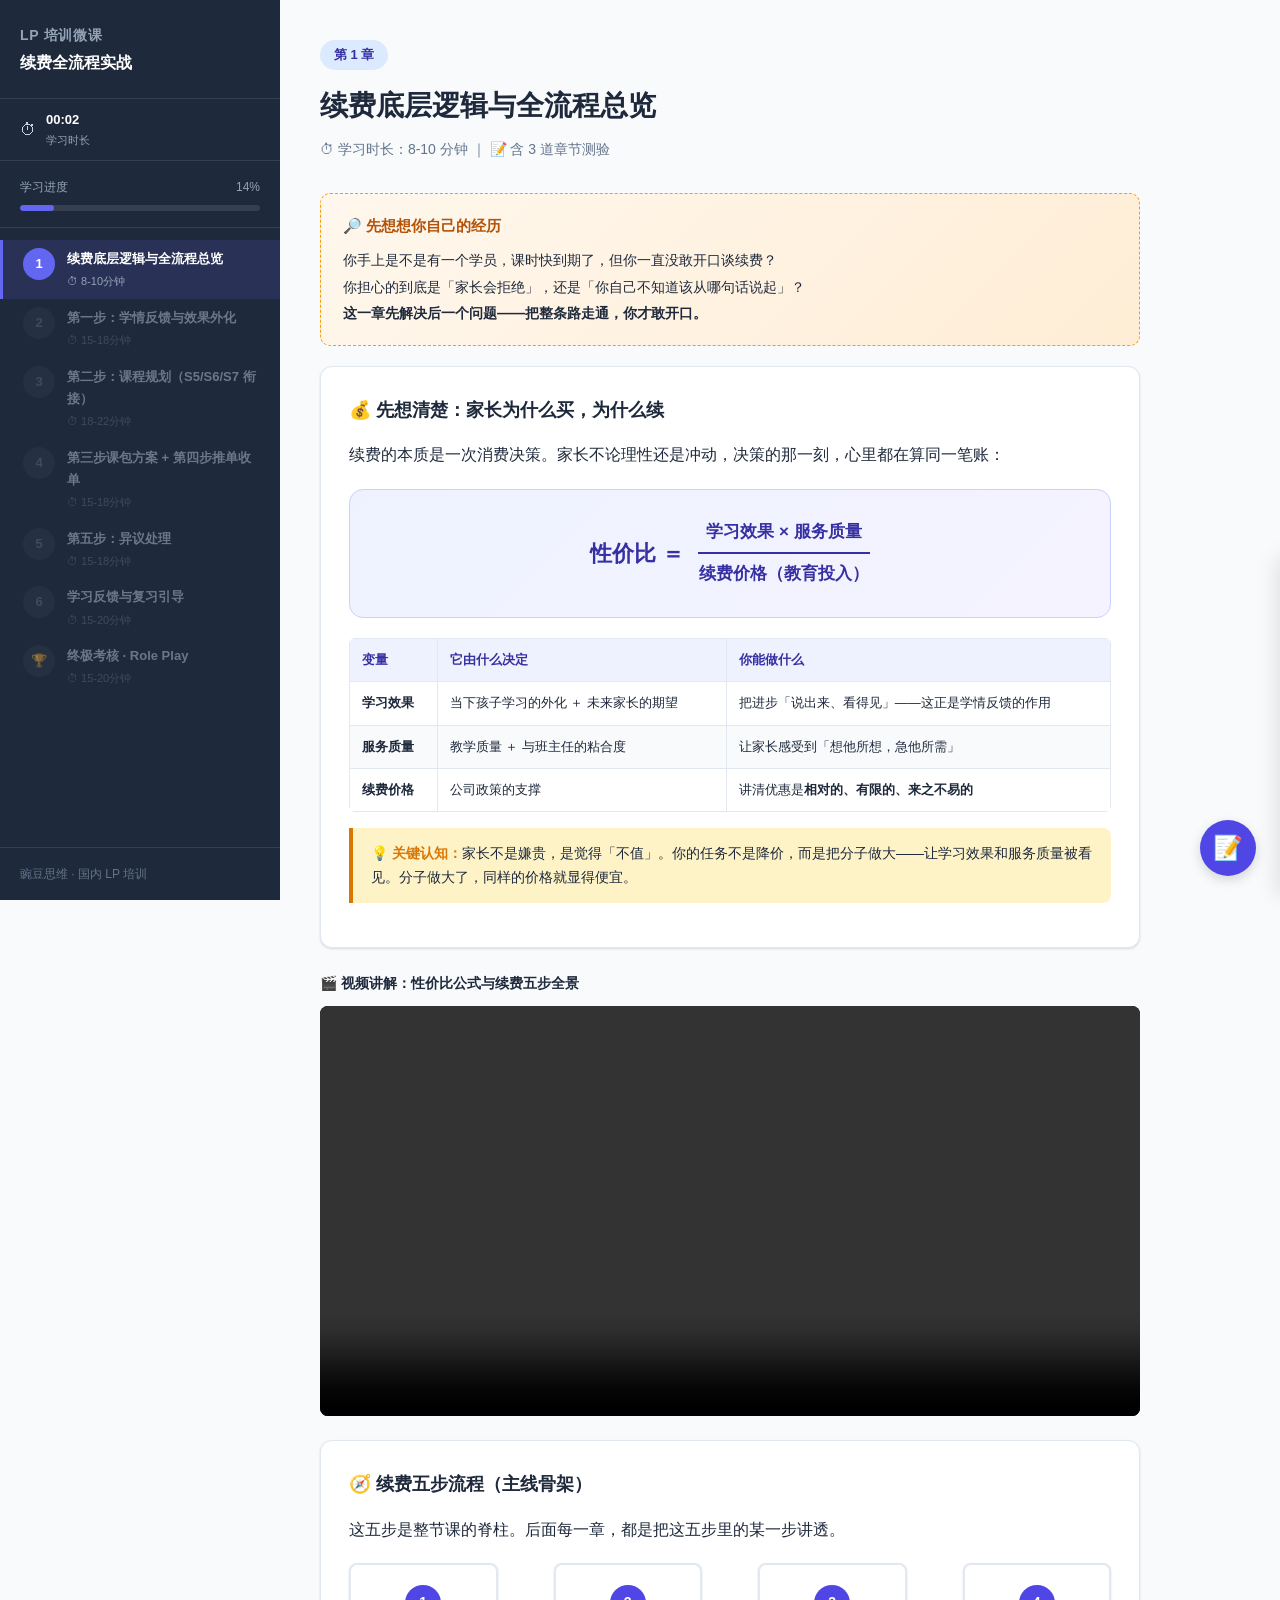
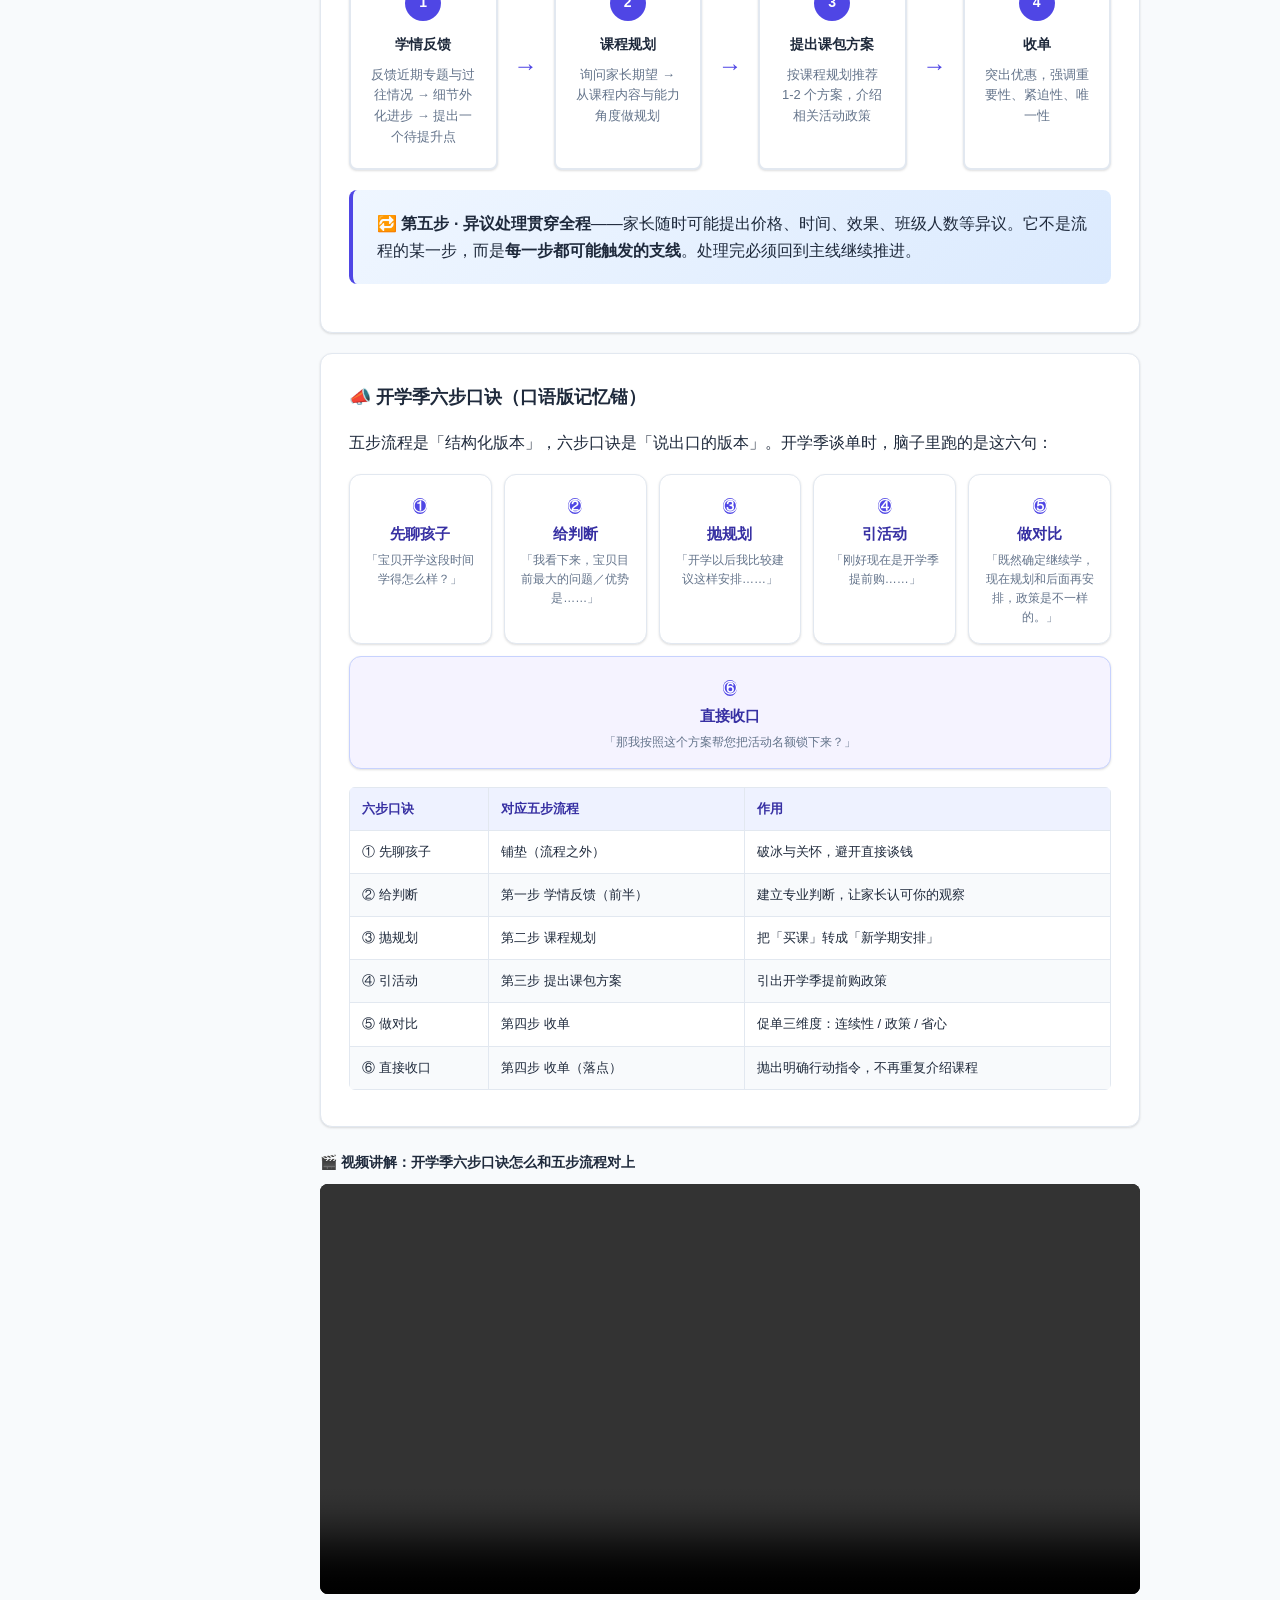
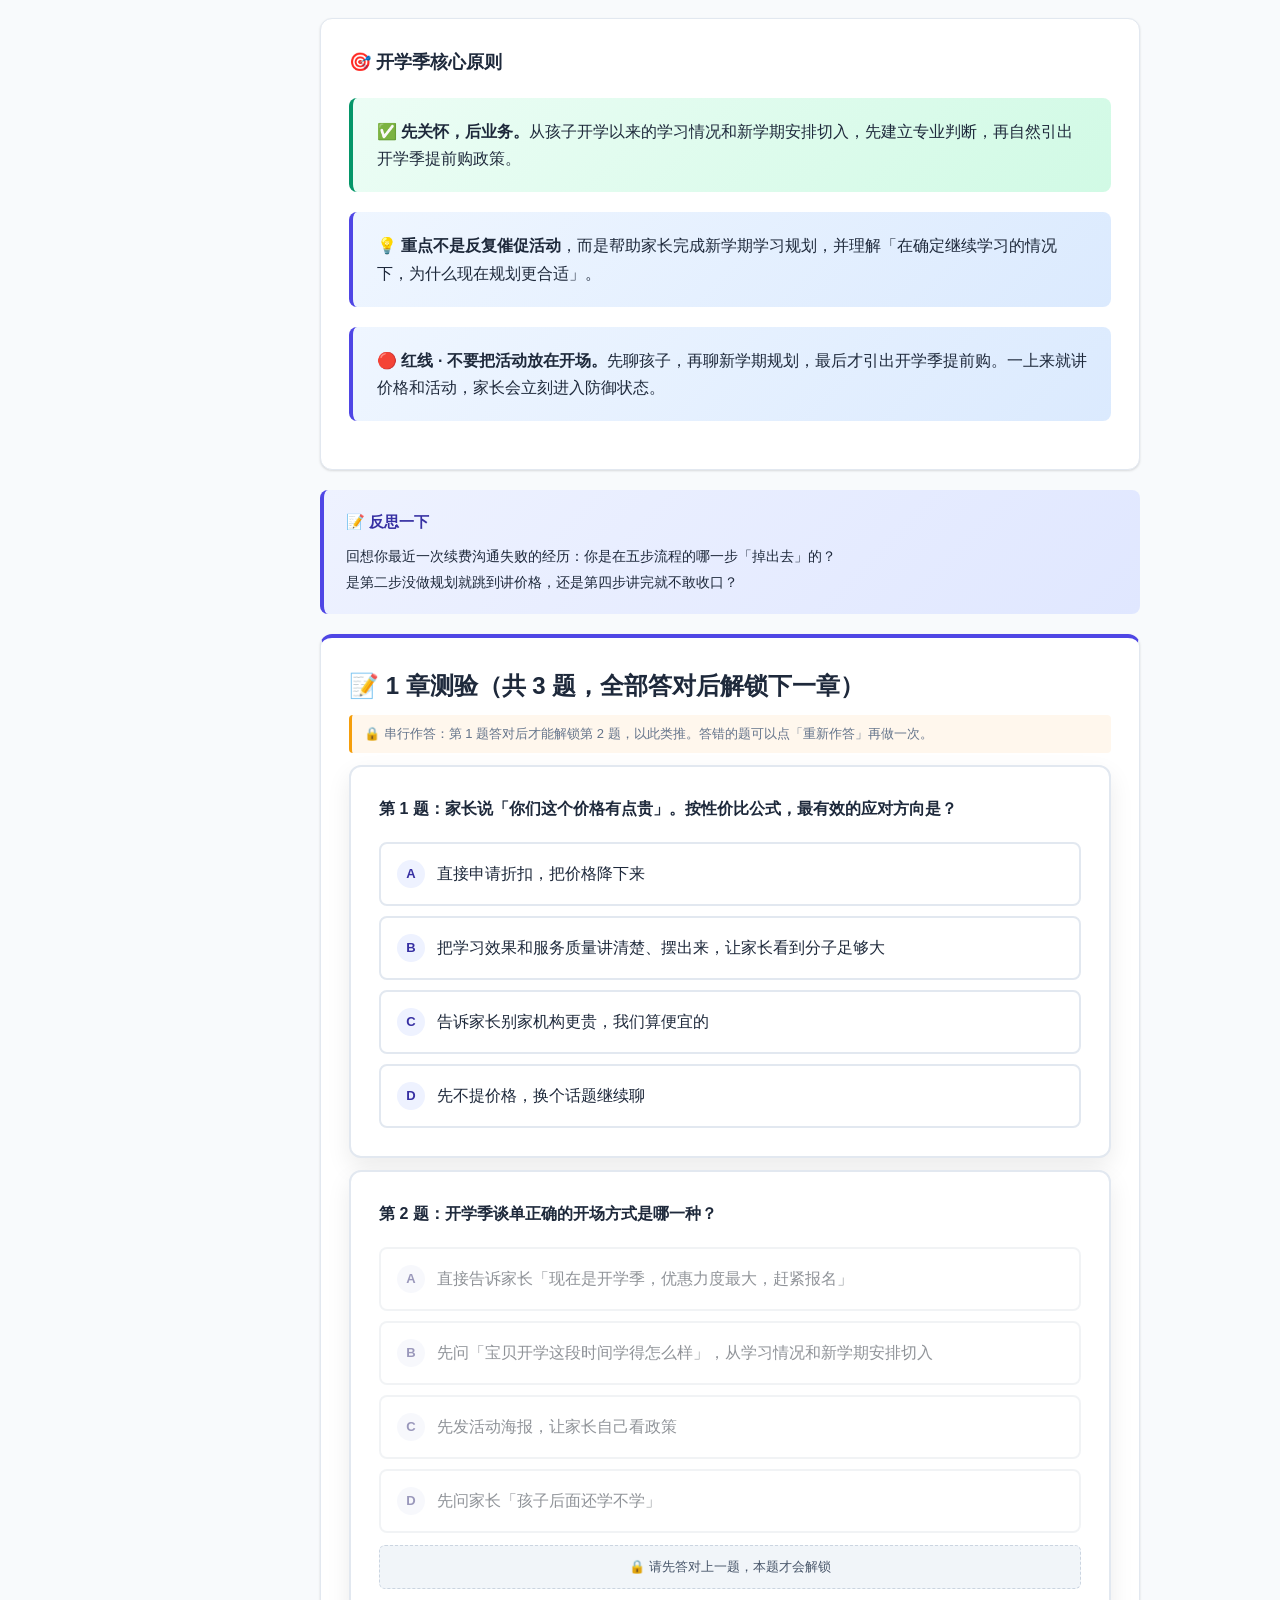
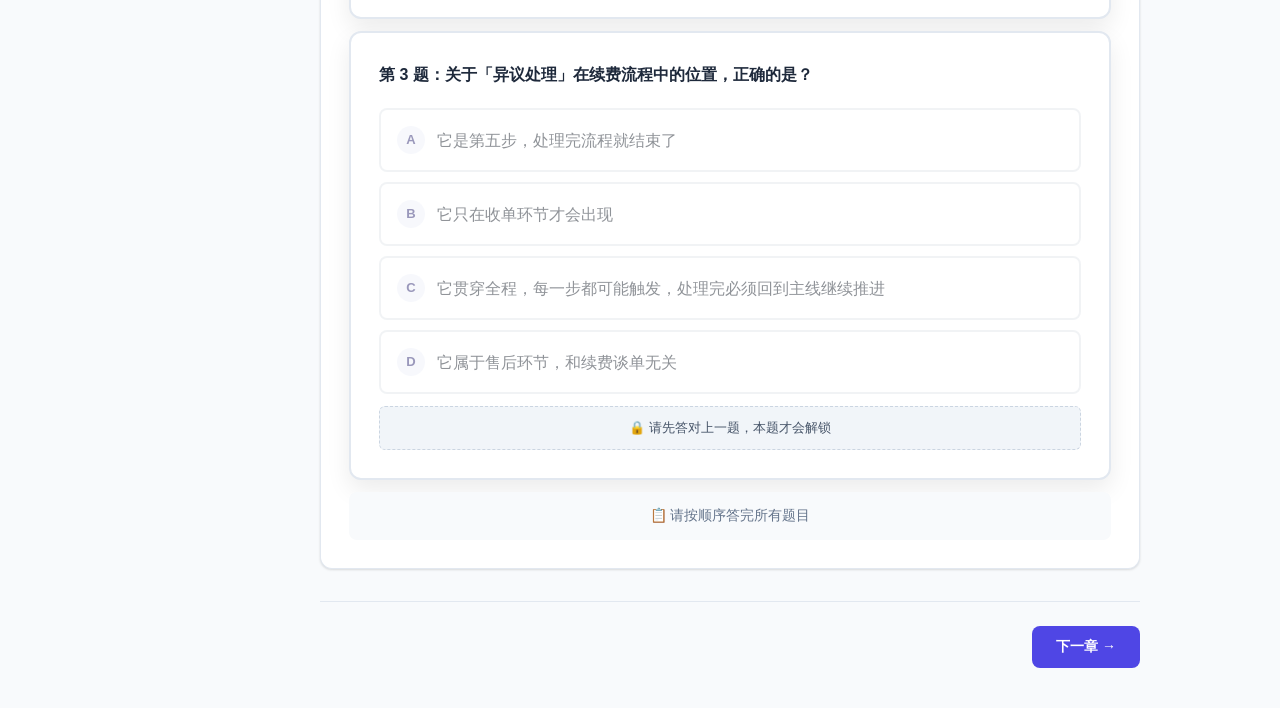
==== commit 10e549ae: "chore: 国内 LP 培训品牌口径统一（VIPTHINK → 豌豆思维）" ====
--- a/index.html
+++ b/index.html
@@ -1,1510 +1,1510 @@
-<!DOCTYPE html>
-<html lang="zh-CN">
-<head>
-<meta charset="UTF-8">
-<meta name="viewport" content="width=device-width, initial-scale=1.0">
-<meta name="description" content="面向线上少儿数学思维班主任（LP）的《续费全流程实战》互动微课">
-<title>续费全流程实战 · 班主任微课</title>
-<style>
-
-:root{--primary:#4F46E5;--primary-light:#EEF2FF;--primary-dark:#3730A3;--accent:#D97706;--accent-light:#FEF3C7;--success:#059669;--danger:#DC2626;--bg:#F8FAFC;--card:#FFFFFF;--text:#1E293B;--text-secondary:#64748B;--border:#E2E8F0;--shadow:0 1px 3px rgba(0,0,0,0.08),0 1px 2px rgba(0,0,0,0.06);--shadow-lg:0 10px 25px rgba(0,0,0,0.08);--radius:12px;--radius-sm:8px;--sidebar-bg:#1e293b;--sidebar-text:#cbd5e1;--sidebar-active:#6366f1}
-*{margin:0;padding:0;box-sizing:border-box}
-body{font-family:-apple-system,BlinkMacSystemFont,'Segoe UI','PingFang SC','Noto Sans HK',sans-serif;background:var(--bg);color:var(--text);line-height:1.7;display:flex;min-height:100vh}
-.sidebar{width:280px;min-width:280px;background:var(--sidebar-bg);color:var(--sidebar-text);display:flex;flex-direction:column;position:fixed;top:0;left:0;bottom:0;z-index:100;transition:transform 0.3s}
-.sidebar-close-btn{display:none;position:absolute;top:8px;right:12px;background:none;border:none;color:#94a3b8;font-size:20px;cursor:pointer;z-index:10;padding:8px;line-height:1}
-.sidebar-header{padding:24px 20px;border-bottom:1px solid rgba(255,255,255,0.1)}
-.sidebar-header h3{font-size:14px;color:#94a3b8;text-transform:uppercase;letter-spacing:.05em;margin-bottom:4px}
-.sidebar-header .course-title{font-size:16px;font-weight:700;color:#fff;line-height:1.4}
-.sidebar-progress{padding:16px 20px;border-bottom:1px solid rgba(255,255,255,0.1)}
-.progress-label{display:flex;justify-content:space-between;font-size:12px;color:#94a3b8;margin-bottom:8px}
-.progress-bar{height:6px;background:rgba(255,255,255,0.1);border-radius:3px;overflow:hidden}
-.progress-fill{height:100%;background:var(--sidebar-active);border-radius:3px;transition:width .5s ease;width:0%}
-.sidebar-nav{flex:1;overflow-y:auto;padding:12px 0}
-.nav-section{padding:8px 20px;cursor:pointer;display:flex;align-items:flex-start;gap:12px;transition:all .2s;border-left:3px solid transparent}
-.nav-section:hover{background:rgba(255,255,255,0.05)}
-.nav-section.active{background:rgba(99,102,241,0.15);border-left-color:var(--sidebar-active);color:#fff}
-.nav-section.completed{color:#94a3b8}
-.nav-section.completed .nav-icon{background:var(--success);color:#fff}
-.nav-section.locked{opacity:.45;cursor:not-allowed;pointer-events:none}
-.nav-section.locked .nav-icon{background:rgba(255,255,255,0.08);color:#64748b}
-.nav-icon{width:32px;height:32px;min-width:32px;border-radius:50%;background:rgba(255,255,255,0.1);display:flex;align-items:center;justify-content:center;font-size:13px;font-weight:700;color:var(--sidebar-text);transition:all .3s}
-.nav-section.active .nav-icon{background:var(--sidebar-active);color:#fff}
-.nav-info .nav-label{font-size:13px;font-weight:600}
-.nav-info .nav-sub{font-size:11px;color:#64748b;margin-top:2px}
-.nav-section.active .nav-info .nav-sub{color:#94a3b8}
-.sidebar-footer{padding:16px 20px;border-top:1px solid rgba(255,255,255,0.1);font-size:12px;color:#64748b}
-.study-timer{padding:10px 20px;border-bottom:1px solid rgba(255,255,255,0.1);display:flex;align-items:center;gap:10px;font-size:13px}
-.timer-icon{font-size:16px}
-.timer-display{color:#fff;font-weight:700;font-variant-numeric:tabular-nums}
-.timer-label{color:#94a3b8;font-size:11px}
-.main{margin-left:280px;flex:1;padding:40px;max-width:900px;min-width:0}
-.section{display:none;animation:fadeSlide .4s ease}
-.section.active{display:block}
-@keyframes fadeSlide{from{opacity:0;transform:translateY(12px)}to{opacity:1;transform:translateY(0)}}
-.section-header{margin-bottom:32px}
-.section-badge{display:inline-block;padding:4px 14px;background:#dbeafe;color:var(--primary-dark);border-radius:20px;font-size:13px;font-weight:600;margin-bottom:12px}
-.section-header h1{font-size:28px;font-weight:800;color:var(--text);margin-bottom:8px}
-.section-header .duration{font-size:14px;color:var(--text-secondary)}
-.card{background:var(--card);border-radius:var(--radius);padding:28px;margin-bottom:20px;box-shadow:var(--shadow);border:1px solid var(--border)}
-.card-title{font-size:18px;font-weight:700;margin-bottom:16px;color:var(--text)}
-.highlight-box{background:linear-gradient(135deg,#eff6ff,#dbeafe);border-left:4px solid var(--primary);padding:20px 24px;border-radius:var(--radius-sm);margin:20px 0}
-.highlight-box.warning{background:linear-gradient(135deg,#fef3c7,#fde68a);border-left-color:var(--accent)}
-.highlight-box.success{background:linear-gradient(135deg,#ecfdf5,#d1fae5);border-left-color:var(--success)}
-.script-block{background:#f1f5f9;padding:20px 24px;border-radius:var(--radius-sm);font-style:italic;color:#475569;position:relative;margin:16px 0;line-height:1.8}
-.script-block::before{content:'\01f399\00fe0f 话术范例';position:absolute;top:-10px;left:16px;background:#475569;color:#fff;padding:2px 10px;border-radius:10px;font-size:11px;font-style:normal}
-.flow-steps{display:flex;gap:16px;margin:20px 0;flex-wrap:wrap}
-.flow-step{flex:1;min-width:140px;background:var(--card);border:2px solid var(--border);border-radius:var(--radius-sm);padding:20px;text-align:center;box-shadow:var(--shadow)}
-.flow-step .step-num{width:36px;height:36px;border-radius:50%;background:var(--primary);color:#fff;display:inline-flex;align-items:center;justify-content:center;font-weight:700;font-size:14px;margin-bottom:12px}
-.flow-step h4{font-size:14px;font-weight:700;margin-bottom:8px}
-.flow-step p{font-size:13px;color:var(--text-secondary);line-height:1.6}
-.flow-arrow{display:flex;align-items:center;font-size:24px;color:var(--primary);font-weight:700}
-.strategy-grid{display:flex;gap:16px;margin:20px 0;flex-wrap:wrap}
-.strategy-card{flex:1;min-width:200px;background:var(--card);border:2px solid var(--border);border-radius:var(--radius-sm);padding:24px;text-align:center;box-shadow:var(--shadow)}
-.strategy-card .icon{font-size:36px;margin-bottom:12px}
-.strategy-card h4{font-size:16px;font-weight:700;margin-bottom:8px}
-.strategy-card p{font-size:13px;color:var(--text-secondary)}
-.step-list{counter-reset:step}
-.step-item{counter-increment:step;display:flex;gap:16px;align-items:flex-start;padding:18px 0;border-bottom:1px solid var(--border)}
-.step-item:last-child{border-bottom:none}
-.step-num-big{width:40px;height:40px;border-radius:50%;background:var(--primary);color:#fff;display:flex;align-items:center;justify-content:center;font-weight:700;font-size:16px;flex-shrink:0}
-.step-content h4{font-size:16px;color:var(--text);margin-bottom:4px}
-.step-content p{font-size:14px;color:var(--text-secondary)}
-.chat-scene{max-width:650px;margin:0 auto}
-.chat-msg{display:flex;gap:12px;margin-bottom:12px;align-items:flex-start}
-.chat-msg.lp{flex-direction:row}
-.chat-msg.parent{flex-direction:row-reverse}
-.chat-avatar{width:36px;height:36px;border-radius:50%;display:flex;align-items:center;justify-content:center;font-size:14px;flex-shrink:0;font-weight:700}
-.chat-msg.lp .chat-avatar{background:#EEF2FF;color:var(--primary-dark)}
-.chat-msg.parent .chat-avatar{background:#FEF3C7;color:var(--accent)}
-.chat-bubble{max-width:75%;padding:10px 14px;border-radius:14px;font-size:13px;line-height:1.6}
-.chat-msg.lp .chat-bubble{background:#F1F5F9;color:var(--text);border-bottom-left-radius:4px}
-.chat-msg.parent .chat-bubble{background:#EEF2FF;color:var(--text);border-bottom-right-radius:4px}
-.chat-label{font-size:11px;color:var(--text-secondary);margin-bottom:4px}
-.tab-wrap{display:flex;gap:4px;margin-bottom:16px;background:var(--border);border-radius:10px;padding:4px;flex-wrap:wrap}
-.tab-btn{flex:1;min-width:70px;padding:8px 12px;border:none;background:transparent;border-radius:8px;cursor:pointer;font-size:12px;font-weight:500;color:var(--text-secondary);transition:all .2s}
-.tab-btn.active{background:var(--card);color:var(--primary);font-weight:600;box-shadow:var(--shadow)}
-.tab-panel{display:none}
-.tab-panel.active{display:block}
-.highlight{background:linear-gradient(180deg,transparent 60%,#FEF08A 60%);padding:0 4px}
-.tips-box{background:var(--accent-light);border-left:4px solid var(--accent);padding:14px 18px;border-radius:0 8px 8px 0;margin:16px 0;font-size:14px}
-.tips-box strong{color:var(--accent)}
-.badge{display:inline-block;padding:3px 10px;border-radius:20px;font-size:12px;font-weight:600}
-.badge-primary{background:var(--primary-light);color:var(--primary)}
-.badge-warning{background:var(--accent-light);color:var(--accent)}
-.badge-success{background:#ECFDF5;color:var(--success)}
-.quiz-card{background:var(--card);border-radius:var(--radius);padding:28px;margin:12px 0;box-shadow:var(--shadow-lg);border:2px solid var(--border)}
-.quiz-card.locked .quiz-options{opacity:0.5;filter:grayscale(0.4);pointer-events:none}
-.quiz-card.locked .quiz-locked-hint{display:flex}
-.quiz-card:not(.locked) .quiz-locked-hint{display:none}
-.quiz-locked-hint{display:none;align-items:center;justify-content:center;padding:10px 14px;background:#f1f5f9;color:#475569;border-radius:6px;font-size:13px;margin-top:12px;border:1px dashed #cbd5e1}
-.quiz-question{font-size:16px;font-weight:600;margin-bottom:20px;line-height:1.7}
-.quiz-options{display:flex;flex-direction:column;gap:10px}
-.quiz-option{display:flex;align-items:center;gap:12px;padding:16px;border:2px solid var(--border);border-radius:var(--radius-sm);cursor:pointer;transition:all .2s;min-height:48px}
-.quiz-option:hover{border-color:var(--primary-light);background:#f0f7ff}
-.quiz-option.correct{border-color:var(--success)!important;background:#ecfdf5!important}
-.quiz-option.wrong{border-color:var(--danger)!important;background:#fef2f2!important}
-.quiz-option.disabled{opacity:.5;cursor:default;border-color:#e2e8f0;background:#f8fafc}
-.quiz-option.correct .quiz-option-label{background:var(--success);color:#fff}
-.quiz-option.wrong .quiz-option-label{background:var(--danger);color:#fff}
-.quiz-option-label{width:28px;height:28px;border-radius:50%;background:var(--primary-light);color:var(--primary-dark);display:flex;align-items:center;justify-content:center;font-weight:700;font-size:13px;flex-shrink:0}
-.quiz-feedback{display:none;margin-top:16px;padding:16px;border-radius:var(--radius-sm);font-size:14px;line-height:1.7}
-.quiz-feedback.show{display:block}
-.quiz-feedback.correct{background:#ecfdf5;color:#065f46}
-.quiz-feedback.wrong{background:#fef2f2;color:#991b1b}
-.final-task-container{background:var(--card);border-radius:var(--radius);padding:28px;box-shadow:var(--shadow-lg);border:2px solid var(--border)}
-.final-task-input{width:100%;min-height:180px;padding:16px;border:2px solid var(--border);border-radius:var(--radius-sm);font-size:14px;line-height:1.8;resize:vertical;font-family:inherit}
-.final-task-input:focus{outline:none;border-color:var(--primary);box-shadow:0 0 0 3px rgba(79,70,229,0.1)}
-.final-task-input:disabled{background:#f1f5f9;cursor:not-allowed}
-.char-counter{text-align:right;font-size:12px;color:var(--text-secondary);margin-top:6px}
-.ai-feedback-panel{display:none;margin-top:24px}
-.ai-feedback-panel.show{display:block}
-.score-display{text-align:center;margin:16px 0}
-.score-circle{width:80px;height:80px;border-radius:50%;display:inline-flex;align-items:center;justify-content:center;font-size:32px;font-weight:800;color:#fff}
-.score-circle.high{background:linear-gradient(135deg,#10b981,#059669)}
-.score-circle.medium{background:linear-gradient(135deg,#f59e0b,#d97706)}
-.score-circle.low{background:linear-gradient(135deg,#ef4444,#dc2626)}
-.eval-dimensions{display:flex;gap:16px;flex-wrap:wrap}
-.eval-dim{flex:1;min-width:150px;background:#f8fafc;border-radius:var(--radius-sm);padding:20px;text-align:center}
-.keywords-result{display:flex;flex-wrap:wrap;gap:6px;margin-top:10px;justify-content:center}
-.keyword-tag{display:inline-block;padding:2px 10px;border-radius:20px;font-size:12px;font-weight:500}
-.keyword-tag.found{background:#ecfdf5;color:#065f46}
-.keyword-tag.missing{background:#fef2f2;color:#991b1b}
-.dialogue-container{background:var(--card);border-radius:var(--radius);box-shadow:var(--shadow-lg);border:2px solid var(--border);overflow:hidden}
-.dialogue-header{padding:16px 20px;background:var(--primary-light);border-bottom:1px solid var(--border);font-weight:700;color:var(--primary-dark);display:flex;justify-content:space-between;align-items:center}
-.dialogue-messages{max-height:400px;overflow-y:auto;padding:16px 20px;min-height:150px}
-.dialogue-input-area{display:flex;padding:12px 20px;border-top:1px solid var(--border);gap:8px}
-.dialogue-input-area input{flex:1;padding:12px;border:2px solid var(--border);border-radius:var(--radius-sm);font-size:14px;font-family:inherit}
-.dialogue-input-area input:focus{outline:none;border-color:var(--primary)}
-.btn{padding:12px 24px;border:none;border-radius:var(--radius-sm);font-size:14px;font-weight:600;cursor:pointer;transition:all .2s;background:var(--primary);color:#fff}
-.btn:hover{background:var(--primary-dark);transform:translateY(-1px)}
-.btn-outline{background:var(--card);color:var(--primary);border:2px solid var(--primary)}
-.btn-outline:hover{background:var(--primary-light)}
-.btn-success{background:var(--success);color:#fff}
-.btn-sm{padding:8px 16px;font-size:13px}
-.btn:disabled{opacity:.5;cursor:not-allowed}
-.section-nav-buttons{display:flex;justify-content:space-between;margin-top:32px;padding-top:24px;border-top:1px solid var(--border)}
-.toast{position:fixed;top:20px;left:50%;transform:translateX(-50%);padding:12px 24px;border-radius:8px;color:#fff;font-size:14px;font-weight:600;z-index:9999;animation:slideDown .3s ease}
-.toast.warning{background:#d97706}
-.toast.success{background:#059669}
-.toast.error{background:#dc2626}
-@keyframes slideDown{from{opacity:0;transform:translateX(-50%) translateY(-20px)}to{opacity:1;transform:translateX(-50%) translateY(0)}}
-.notes-toggle{position:fixed;bottom:24px;right:24px;width:56px;height:56px;border-radius:50%;background:var(--primary);color:#fff;border:none;font-size:24px;cursor:pointer;box-shadow:0 4px 12px rgba(0,0,0,0.15);z-index:90}
-.notes-panel{position:fixed;bottom:0;right:0;width:340px;background:var(--card);border-left:1px solid var(--border);border-top:1px solid var(--border);box-shadow:-4px -4px 20px rgba(0,0,0,0.1);padding:20px;transform:translateX(100%);transition:transform .3s;z-index:200}
-.notes-panel.open{transform:translateX(0)}
-.notes-panel textarea{width:100%;height:200px;padding:12px;border:1px solid var(--border);border-radius:var(--radius-sm);font-size:13px;font-family:inherit;resize:vertical}
-.cert-overlay{display:none;position:fixed;inset:0;background:rgba(0,0,0,0.6);z-index:999;justify-content:center;align-items:center}
-.cert-paper{background:#fff;width:700px;padding:48px 36px;text-align:center;border-radius:12px;box-shadow:0 20px 60px rgba(0,0,0,0.2)}
-.cert-paper h1{font-size:28px;color:#3730A3;margin-bottom:4px}
-.cert-paper .sub{font-size:12px;color:#64748b;letter-spacing:.1em;margin-bottom:24px}
-.cert-paper .body{font-size:15px;line-height:2;color:#1e293b}
-.cert-paper .name{display:inline-block;border-bottom:2px solid #4F46E5;min-width:120px;padding:4px 12px;margin:0 4px}
-.cert-paper .course{font-weight:700;color:#3730A3;margin:8px 0}
-.cert-paper .score{margin:20px 0 4px;font-size:16px;font-weight:600;color:#10b981}
-.cert-paper .final-score{margin:4px 0 20px;font-size:14px;font-weight:600;color:#3730A3}
-.cert-footer{display:flex;justify-content:space-between;font-size:12px;color:#64748b;margin-top:32px;border-top:1px solid #e2e8f0;padding-top:16px}
-.cert-actions{margin-top:24px;display:flex;gap:12px;justify-content:center}
-.ch3-textarea{width:100%;min-height:220px;padding:16px;border:2px solid var(--border);border-radius:var(--radius-sm);font-size:14px;line-height:1.8;resize:vertical;font-family:inherit}
-.ch3-textarea:focus{outline:none;border-color:var(--primary);box-shadow:0 0 0 3px rgba(79,70,229,0.1)}
-.practice-textarea{width:100%;min-height:280px;padding:16px;border:2px solid var(--border);border-radius:var(--radius-sm);font-size:14px;line-height:1.8;resize:vertical;font-family:inherit;box-sizing:border-box}
-.practice-textarea:focus{outline:none;border-color:var(--primary);box-shadow:0 0 0 3px rgba(79,70,229,0.1)}
-.ch3-ref-panel{display:none;margin-top:16px}
-.ch3-ref-panel.show{display:block}
-.course-img{max-width:100%;border-radius:var(--radius-sm);box-shadow:var(--shadow);margin:16px 0;border:1px solid var(--border)}
-.mobile-header{display:none;position:fixed;top:0;left:0;right:0;background:var(--sidebar-bg);color:#fff;padding:12px 16px;z-index:99;align-items:center;justify-content:space-between}
-.sidebar-overlay{display:none;position:fixed;inset:0;background:rgba(0,0,0,0.5);z-index:99}
-.typing-indicator{display:flex;gap:4px;padding:10px 14px;background:#EEF2FF;border-radius:14px;border-bottom-right-radius:4px;width:fit-content}
-.typing-indicator span{width:8px;height:8px;background:#94a3b8;border-radius:50%;animation:typing 1.4s infinite ease-in-out}
-.typing-indicator span:nth-child(2){animation-delay:.2s}
-.typing-indicator span:nth-child(3){animation-delay:.4s}
-@keyframes typing{0%,80%,100%{transform:scale(.6);opacity:.4}40%{transform:scale(1);opacity:1}}
-.dialogue-meta{display:flex;gap:8px;align-items:center;flex-wrap:wrap}
-.final-actions{flex-wrap:wrap}
-.final-call-btn{padding:14px 28px;font-size:16px;display:inline-flex;align-items:center;gap:8px}
-.final-score-grid{display:grid;grid-template-columns:repeat(4,1fr);gap:12px;margin:16px 0}
-.final-score-card{background:#f8fafc;border-radius:var(--radius-sm);padding:16px;text-align:center}
-.final-score-card .score{font-size:24px;font-weight:800;color:var(--primary)}
-.final-score-card .label{font-size:12px;color:var(--text-secondary);margin-top:4px}
-.final-feedback-text{background:#f8fafc;border-radius:var(--radius-sm);padding:16px;font-size:14px;line-height:1.7;margin-top:16px}
-.sidebar-overlay.show{display:block}
-/* 移动端优化：表格横向滚动、评分卡2列、价格表最小宽度 */
-.table-wrap{overflow-x:auto;-webkit-overflow-scrolling:touch;margin:8px 0;border-radius:6px}
-.table-wrap table{min-width:680px}
-.final-score-grid{grid-template-columns:repeat(4,1fr)}
-@media(max-width:1024px){.sidebar{transform:translateX(-100%)}.sidebar.open{transform:translateX(0)}.sidebar-close-btn{display:block}.main{margin-left:0;padding:24px 16px;padding-top:60px}.mobile-header{display:flex}.eval-dimensions{flex-direction:column}.cert-paper{width:95%;padding:24px 16px}.flow-steps{flex-direction:column}.flow-arrow{transform:rotate(90deg);justify-content:center}.final-score-grid{grid-template-columns:repeat(2,1fr)}}
-@media(max-width:480px){.quiz-option{padding:12px}.quiz-question{font-size:15px}.dialogue-header{flex-direction:column;align-items:flex-start;gap:8px}.section-header h1{font-size:24px}.final-call-btn{width:100%;justify-content:center}.final-actions{flex-direction:column}.final-actions .btn{width:100%;justify-content:center}.cert-paper{padding:24px 12px}.cert-paper h1{font-size:22px}}
-
-/* ============================================================
-   《续费全流程实战》微课 · 补充样式（叠加在 _shell.css 之上）
-   主题：国内 LP · 简体中文 · 大陆用语
-   ============================================================ */
-
-/* ---------------- 视频 ---------------- */
-.video-wrapper{margin:24px 0}
-.video-label{font-size:14px;font-weight:600;color:var(--text);margin-bottom:10px;display:flex;align-items:center;gap:6px}
-video{width:100%;border-radius:var(--radius-sm);background:#000;display:block}
-.video-placeholder{background:#0F172A;color:#94A3B8;border-radius:8px;padding:28px;text-align:center;font-size:13px}
-
-/* ---------------- 话术模板（可替换参数位） ---------------- */
-.script-tpl{background:#F1F5F9;border-left:4px solid var(--primary);padding:16px 20px;border-radius:8px;font-size:14px;line-height:2;color:#334155;margin:14px 0}
-.script-tpl .var{color:#B45309;font-weight:700;border-bottom:1px dashed #D97706;padding:0 2px}
-
-/* ---------------- 家长原话 ---------------- */
-.quote-line{background:#FEF3C7;border-radius:8px;padding:12px 16px;font-weight:600;color:#92400E;margin:12px 0;font-size:14px;line-height:1.8}
-.quote-line::before{content:'💬 家长原话：';font-weight:700}
-
-/* ---------------- 反思框 ---------------- */
-.reflect-box{background:linear-gradient(135deg,#EEF2FF,#E0E7FF);border-left:4px solid var(--primary);padding:18px 22px;border-radius:8px;margin:20px 0;font-size:14px;line-height:1.9}
-.reflect-box .rt{font-weight:700;color:var(--primary-dark);display:block;margin-bottom:6px;font-size:15px}
-
-/* ---------------- 场景激活框（章首） ---------------- */
-.activate-box{background:linear-gradient(135deg,#FFF7ED,#FFEDD5);border:1px dashed #F59E0B;border-radius:10px;padding:18px 22px;margin:0 0 20px;font-size:14px;line-height:1.9}
-.activate-box .at{font-weight:700;color:#B45309;display:block;margin-bottom:6px;font-size:15px}
-
-/* ---------------- 表格 ---------------- */
-table{width:100%;border-collapse:collapse;font-size:13px}
-table th,table td{border:1px solid var(--border);padding:10px 12px;text-align:left;vertical-align:top;line-height:1.7}
-table th{background:#EEF2FF;font-weight:700;color:var(--primary-dark);white-space:nowrap}
-table tbody tr:nth-child(even) td{background:#F8FAFC}
-tr.tr-hot td{background:#FEF3C7!important;font-weight:600;color:#92400E}
-
-/* ---------------- 第1章 · 续费公式 ---------------- */
-.formula-box{background:linear-gradient(135deg,#EEF2FF,#F5F3FF);border:1px solid #C7D2FE;border-radius:14px;padding:28px 24px;margin:20px 0;text-align:center}
-.formula-main{display:inline-flex;align-items:center;gap:14px;font-size:22px;font-weight:800;color:var(--primary-dark);flex-wrap:wrap;justify-content:center}
-.formula-main .frac{display:inline-flex;flex-direction:column;align-items:center;gap:2px;font-size:17px}
-.frac .num{padding:0 8px 6px;border-bottom:2px solid var(--primary-dark)}
-.frac .den{padding-top:4px}
-
-/* 六步口诀流 */
-.mnemonic-flow{display:flex;flex-wrap:wrap;gap:12px;margin:18px 0;justify-content:center}
-.mn-item{flex:1;min-width:130px;background:var(--card);border:1px solid var(--border);border-radius:12px;padding:16px 14px;text-align:center;box-shadow:var(--shadow);position:relative}
-.mn-item .mn-i{width:30px;height:30px;line-height:30px;border-radius:50%;background:var(--primary);color:#fff;font-weight:800;font-size:14px;margin:0 auto 8px}
-.mn-item .mn-t{font-size:15px;font-weight:800;color:var(--primary-dark);margin-bottom:4px}
-.mn-item .mn-q{font-size:12px;color:var(--text-secondary);line-height:1.6}
-.mn-item.mn-last{margin-right:0}
-.mn-item.mn-last,.mn-item:last-child{border-color:#C7D2FE;background:#F5F3FF}
-
-/* ---------------- 第2章 · 学情反馈三大外化 ---------------- */
-.outer-card{background:var(--card);border:1px solid var(--border);border-top:4px solid var(--primary);border-radius:12px;padding:20px 22px;margin:16px 0;box-shadow:var(--shadow)}
-.three-grid{display:flex;gap:14px;flex-wrap:wrap;margin:18px 0}
-.three-grid .tg-item{flex:1;min-width:180px;background:#F8FAFC;border:1px solid var(--border);border-left:4px solid var(--accent);border-radius:10px;padding:16px}
-.tg-item .tg-h{font-size:15px;font-weight:800;color:var(--primary-dark);margin-bottom:8px}
-
-/* ---------------- 第3章 · S5/S6/S7 三级衔接 ---------------- */
-.lead-q{font-size:16px;font-weight:700;color:var(--primary-dark);background:#EEF2FF;border-left:4px solid var(--primary);padding:14px 18px;border-radius:0 8px 8px 0;margin:20px 0;line-height:1.7}
-
-.stage-cards{display:flex;gap:14px;flex-wrap:wrap;margin:20px 0}
-.stage-card{flex:1;min-width:200px;background:var(--card);border:1px solid var(--border);border-radius:12px;padding:20px 18px;box-shadow:var(--shadow);position:relative;overflow:hidden}
-.stage-card .stage-tag{position:absolute;top:0;right:0;background:var(--primary);color:#fff;font-size:12px;font-weight:700;padding:4px 12px;border-radius:0 12px 0 12px}
-.stage-card.stage-hot{border:2px solid #F59E0B;background:linear-gradient(160deg,#FFFBEB,#FFFFFF)}
-.stage-card.stage-hot .stage-tag{background:#D97706}
-
-.level-block{background:var(--card);border:1px solid var(--border);border-radius:12px;padding:20px 22px;margin:16px 0;box-shadow:var(--shadow)}
-.level-block .lb-row{display:flex;gap:12px;align-items:flex-start;padding:10px 0;border-bottom:1px dashed var(--border)}
-.level-block .lb-row:last-child{border-bottom:none}
-.lb-tag{flex:0 0 auto;background:#EEF2FF;color:var(--primary-dark);font-size:12px;font-weight:800;border-radius:6px;padding:4px 10px;white-space:nowrap}
-.lb-body{flex:1;font-size:14px;line-height:1.8;color:#334155}
-.lb-key{color:var(--primary-dark);font-weight:800;background:#EEF2FF;border-radius:4px;padding:1px 6px}
-
-.cap-list{margin:10px 0 0;padding-left:2px;list-style:none}
-.cap-list li{position:relative;padding-left:22px;font-size:13.5px;line-height:1.85;color:#475569;margin-bottom:4px}
-.cap-list li::before{content:'·';position:absolute;left:8px;color:var(--primary);font-weight:800}
-.cap-list.chg li::before{content:'▲';font-size:11px;color:#D97706;left:6px}
-
-.chain-box{display:flex;align-items:stretch;gap:8px;flex-wrap:wrap;margin:20px 0}
-.chain-node{flex:1;min-width:150px;background:#F8FAFC;border:1px solid var(--border);border-radius:12px;padding:16px;text-align:center}
-.chain-node .cn-h{font-size:16px;font-weight:800;color:var(--primary-dark);margin-bottom:4px}
-.chain-node .cn-s{font-size:12px;color:var(--text-secondary);margin-bottom:8px}
-.chain-node .cn-d{font-size:13px;color:#475569;line-height:1.7}
-.chain-node.cn-hot{background:linear-gradient(160deg,#FFFBEB,#FFFFFF);border:2px solid #F59E0B}
-.chain-arrow{flex:0 0 auto;align-self:center;font-size:20px;color:var(--accent);font-weight:800}
-
-/* ---------------- 第4章 · 课包方案 + 推单收单 ---------------- */
-.two-plans{display:flex;gap:16px;flex-wrap:wrap;margin:20px 0}
-.plan-card{flex:1;min-width:240px;background:var(--card);border:1px solid var(--border);border-radius:14px;padding:22px 20px;box-shadow:var(--shadow);position:relative}
-.plan-card .plan-h{font-size:17px;font-weight:800;margin-bottom:6px}
-.plan-card .plan-tag{display:inline-block;font-size:12px;font-weight:700;border-radius:999px;padding:3px 12px;margin-bottom:12px}
-.plan-card .plan-body{font-size:14px;line-height:1.9;color:#475569}
-.plan-card .plan-tip{margin-top:14px;font-size:13px;background:#F8FAFC;border-left:3px solid var(--accent);padding:10px 12px;border-radius:0 6px 6px 0;color:#92400E;line-height:1.7}
-.plan-card.plan-a{border-top:4px solid var(--primary)}
-.plan-card.plan-a .plan-h{color:var(--primary-dark)}
-.plan-card.plan-a .plan-tag{background:#EEF2FF;color:var(--primary-dark)}
-.plan-card.plan-b{border-top:4px solid var(--accent);background:linear-gradient(160deg,#FFFBEB,#FFFFFF)}
-.plan-card.plan-b .plan-h{color:#B45309}
-.plan-card.plan-b .plan-tag{background:#FEF3C7;color:#B45309}
-
-.persuade-card{background:var(--card);border:1px solid var(--border);border-radius:12px;padding:20px 22px;margin:14px 0;box-shadow:var(--shadow)}
-.persuade-card .pc-head{display:flex;align-items:center;gap:10px;margin-bottom:10px}
-.persuade-card .pc-num{flex:0 0 auto;width:28px;height:28px;line-height:28px;text-align:center;border-radius:50%;background:var(--primary);color:#fff;font-weight:800;font-size:14px}
-.persuade-card .pc-logic{font-size:14px;line-height:1.9;color:#475569;padding-left:38px}
-.persuade-card .pc-key{display:inline-block;background:var(--accent-light);color:#92400E;font-weight:800;border-radius:6px;padding:2px 8px;margin:0 2px}
-
-.attn-list{margin:16px 0;padding:0;list-style:none;counter-reset:attn}
-.attn-item{display:flex;gap:12px;align-items:flex-start;background:#FFF7ED;border:1px solid #FED7AA;border-radius:10px;padding:14px 16px;margin-bottom:10px;font-size:14px;line-height:1.8;color:#7C2D12}
-.attn-item .attn-n{flex:0 0 auto;width:24px;height:24px;line-height:24px;text-align:center;border-radius:50%;background:#D97706;color:#fff;font-weight:800;font-size:13px}
-
-/* ---------------- 第5章 · 异议处理 ---------------- */
-.qa-card{background:var(--card);border:1px solid var(--border);border-radius:12px;padding:20px 22px;margin:16px 0;box-shadow:var(--shadow)}
-.qa-card .qa-q{font-size:15px;font-weight:800;color:#B91C1C;background:#FEF2F2;border-left:4px solid #DC2626;padding:12px 16px;border-radius:0 8px 8px 0;line-height:1.7;margin-bottom:14px}
-.qa-card .qa-a{font-size:14px;line-height:1.95;color:#334155}
-.qa-card .qa-key{display:inline-block;background:#ECFDF5;color:#065F46;font-weight:800;border-radius:6px;padding:2px 8px;margin:0 2px}
-
-/* ---------------- 第6章 · 学习反馈与复习引导 ---------------- */
-.three-flow{display:flex;gap:8px;flex-wrap:wrap;align-items:stretch;margin:20px 0}
-.three-flow .tf-item{flex:1;min-width:180px;background:var(--card);border:1px solid var(--border);border-top:4px solid var(--primary);border-radius:12px;padding:18px 16px;box-shadow:var(--shadow)}
-.tf-item .tf-n{width:28px;height:28px;line-height:28px;text-align:center;border-radius:8px;background:var(--primary-light);color:var(--primary-dark);font-weight:800;font-size:14px;margin-bottom:8px}
-.tf-item .tf-h{font-size:15px;font-weight:800;color:var(--primary-dark);margin-bottom:8px}
-.tf-item .tf-b{font-size:13.5px;line-height:1.85;color:#475569}
-.tf-item .tf-tip{margin-top:10px;font-size:12.5px;background:#FFFBEB;border-left:3px solid var(--accent);padding:8px 10px;border-radius:0 6px 6px 0;color:#92400E;line-height:1.7}
-.three-flow .tf-arrow{flex:0 0 auto;align-self:center;font-size:20px;color:var(--accent);font-weight:800}
-
-/* S1-S9 九级速查库（JS 渲染的折叠卡片） */
-#levelLibrary{margin:16px 0}
-.level-grid{display:flex;flex-direction:column;gap:12px}
-.level-card{background:var(--card);border:1px solid var(--border);border-radius:12px;overflow:hidden;box-shadow:var(--shadow)}
-.level-card.is-hot{border:2px solid #F59E0B}
-.level-card-h{display:flex;align-items:center;gap:12px;padding:16px 18px;cursor:pointer;user-select:none;background:#F8FAFC;flex-wrap:wrap}
-.level-card.is-hot .level-card-h{background:linear-gradient(160deg,#FFFBEB,#FFFFFF)}
-.level-card-h:hover{background:#EEF2FF}
-.level-card.is-hot .level-card-h:hover{background:#FEF3C7}
-.level-card-h .lv-badge{flex:0 0 auto;width:44px;height:44px;line-height:44px;text-align:center;border-radius:10px;background:var(--primary);color:#fff;font-weight:800;font-size:16px}
-.level-card.is-hot .lv-badge{background:#D97706}
-.level-card-h .lv-title{flex:1;min-width:120px}
-.level-card-h .lv-title b{display:block;font-size:15px;font-weight:800;color:var(--text)}
-.level-card-h .lv-title span{font-size:12.5px;color:var(--text-secondary)}
-.level-card-h .lv-caret{flex:0 0 auto;font-size:14px;color:var(--text-secondary);transition:transform .2s}
-.level-card.open .level-card-h .lv-caret{transform:rotate(180deg)}
-.level-card-body{display:none;padding:0 18px 18px;font-size:14px;line-height:1.9;color:#334155}
-.level-card.open .level-card-body{display:block}
-.level-card-body .lv-sec{margin-top:14px}
-.level-card-body .lv-sec-h{font-size:13.5px;font-weight:800;color:var(--primary-dark);margin-bottom:6px}
-.level-card-body .lv-stuck{background:#FEF2F2;border-left:3px solid #DC2626;border-radius:0 8px 8px 0;padding:10px 14px;margin-bottom:8px;font-size:13.5px;line-height:1.8}
-.level-card-body .lv-stuck b{color:#B91C1C}
-.level-card-body .lv-fix{color:#065F46}
-.level-card-body ul{margin:6px 0 0;padding-left:20px}
-.level-card-body li{font-size:13.5px;line-height:1.85;color:#475569;margin-bottom:3px}
-.lv-tip{margin-top:12px;font-size:12.5px;background:#EEF2FF;border-radius:8px;padding:10px 12px;color:var(--primary-dark);line-height:1.75}
-
-/* UPSC 闭环卡 */
-.upsc-grid{display:flex;gap:12px;flex-wrap:wrap;margin:18px 0}
-.upsc-grid .upsc-item{flex:1;min-width:150px;background:var(--card);border:1px solid var(--border);border-radius:12px;padding:18px 16px;text-align:center;box-shadow:var(--shadow)}
-.upsc-item .upsc-letter{width:40px;height:40px;line-height:40px;margin:0 auto 10px;border-radius:12px;background:var(--primary);color:#fff;font-weight:800;font-size:20px}
-.upsc-item .upsc-h{font-size:14px;font-weight:800;color:var(--primary-dark);margin-bottom:6px}
-.upsc-item p{font-size:12.5px;color:var(--text-secondary);line-height:1.7}
-
-/* 结课四件事 */
-.clear-cards{display:flex;gap:12px;flex-wrap:wrap;margin:18px 0}
-.clear-card{flex:1;min-width:170px;background:#F8FAFC;border:1px solid var(--border);border-radius:12px;padding:18px 16px}
-.clear-card .cc-icon{font-size:24px;margin-bottom:8px}
-.clear-card .cc-h{font-size:14px;font-weight:800;color:var(--primary-dark);margin-bottom:6px}
-.clear-card p{font-size:13px;color:#475569;line-height:1.8}
-
-/* 六步闭合核对 */
-.six-closure{display:flex;flex-direction:column;gap:8px;margin:18px 0}
-.six-closure .sc-item{display:flex;gap:12px;align-items:flex-start;background:var(--card);border:1px solid var(--border);border-left:4px solid var(--success);border-radius:0 10px 10px 0;padding:12px 16px}
-.sc-item .sc-n{flex:0 0 auto;width:26px;height:26px;line-height:26px;text-align:center;border-radius:50%;background:var(--success);color:#fff;font-weight:800;font-size:13px}
-.sc-item .sc-d{flex:1;font-size:13.5px;line-height:1.8;color:#334155}
-
-/* 备考任务卡（Role Play） */
-.exam-paper{background:var(--card);border:2px solid #C7D2FE;border-radius:14px;padding:24px 26px;margin:20px 0;box-shadow:var(--shadow)}
-.exam-paper .ep-title{font-size:18px;font-weight:800;color:var(--primary-dark);text-align:center;padding-bottom:14px;border-bottom:2px dashed #C7D2FE;margin-bottom:18px}
-.exam-paper .ep-sec{margin-bottom:18px}
-.exam-paper .ep-h{font-size:15px;font-weight:800;color:var(--primary-dark);margin-bottom:8px}
-.exam-paper .ep-body{font-size:14px;line-height:1.95;color:#334155}
-.task-checklist{margin:14px 0;padding:0;list-style:none}
-.tc-item{display:flex;gap:10px;align-items:flex-start;margin-bottom:8px;font-size:13.5px;line-height:1.8;color:#334155}
-.tc-item .tc-box{flex:0 0 auto;width:18px;height:18px;border:2px solid var(--primary);border-radius:4px;margin-top:2px}
-
-/* 章节测验「答错重做」 */
-.quiz-retry{margin-top:10px}
-.quiz-retry .btn{margin-left:0}
-
-/* ============================================================
-   第 6 章 · 四段阶梯实战演练（Tab + 多轮对话，练习不计入考核）
-   ============================================================ */
-.scenario-card{margin-top:4px}
-.scenario-setup{background:linear-gradient(135deg,#EEF2FF,#F5F3FF);border-left:4px solid var(--primary);border-radius:10px;padding:16px 20px;margin-bottom:16px}
-.scenario-setup .ss-title{font-size:16px;font-weight:800;color:var(--primary-dark);margin-bottom:8px}
-.scenario-setup .ss-body{font-size:14px;line-height:1.9;color:#334155}
-.scenario-setup .ss-meta{margin-top:12px;font-size:13px;line-height:1.7;color:#92400E;background:#FFFBEB;border-left:3px solid var(--accent);border-radius:0 6px 6px 0;padding:8px 12px}
-.scenario-card .dialogue-container{margin-top:4px}
-.scenario-card .dialogue-messages{min-height:180px}
-.scenario-dims{display:grid;grid-template-columns:repeat(4,1fr);gap:12px;margin:16px 0}
-.scenario-note{margin-top:14px;padding:12px 14px;background:#F8FAFC;border-left:3px solid var(--text-secondary);border-radius:0 8px 8px 0;font-size:13px;line-height:1.7;color:var(--text-secondary)}
-
-/* ============================================================
-   第 6 章 · 三轮话术写作练习（textarea + 本地关键词评分）
-   ============================================================ */
-.writing-card{background:var(--card);border:1px solid var(--border);border-left:4px solid var(--accent);border-radius:12px;padding:22px 24px;margin-bottom:20px;box-shadow:var(--shadow)}
-.writing-card.submitted{border-left-color:var(--success)}
-.writing-card + .writing-card{margin-top:20px}
-.wc-head{display:flex;align-items:center;justify-content:space-between;gap:12px;flex-wrap:wrap;margin-bottom:12px}
-.wc-head h3{font-size:16px;font-weight:800;color:var(--primary-dark)}
-.wc-scene,.wc-info,.wc-task{font-size:13.5px;line-height:1.9;color:#334155;border-radius:8px;padding:10px 14px;margin-bottom:10px}
-.wc-scene{background:#FFF7ED;border-left:3px solid #F59E0B}
-.wc-info{background:#F8FAFC;border-left:3px solid var(--primary)}
-.wc-task{background:#ECFDF5;border-left:3px solid var(--success)}
-.writing-card .practice-textarea{min-height:200px}
-.wc-actions{display:flex;align-items:center;gap:12px;flex-wrap:wrap;margin-top:12px}
-.wc-warn{color:var(--danger);font-size:13px}
-.wc-done{color:var(--success);font-weight:700;font-size:14px}
-.wc-score-dims{display:flex;flex-direction:column;gap:12px}
-.wc-dim-top{display:flex;justify-content:space-between;font-size:13px;font-weight:600;margin-bottom:4px}
-.wc-bar{height:6px;background:#E2E8F0;border-radius:3px;overflow:hidden}
-.wc-bar-in{height:100%;border-radius:3px;transition:width .5s}
-.wc-kw{font-size:11.5px;color:#94A3B8;margin-top:3px;line-height:1.6}
-.wc-total{text-align:center;margin-top:16px}
-
-/* ================= 移动端（≤1024px） ================= */
-@media (max-width:1024px){
-  .three-grid,.stage-cards,.two-plans,.chain-box,.three-flow,.upsc-grid,.clear-cards,.mnemonic-flow{flex-direction:column}
-  .stage-card,.plan-card,.tg-item,.chain-node,.tf-item,.upsc-item,.clear-card,.mn-item{min-width:0}
-  .chain-arrow,.three-flow .tf-arrow{transform:rotate(90deg);align-self:center}
-  .script-tpl,.quote-line,.reflect-box,.activate-box{font-size:13px;padding:14px 16px}
-  .formula-main{font-size:17px}
-  table{font-size:12px}
-  table th,table td{padding:8px}
-  /* 表头允许换行 + 表格最小宽度，配合 .table-wrap 横向滚动 */
-  table th{white-space:normal}
-  .table-wrap table{min-width:520px}
-
-  .level-block .lb-row{flex-direction:column;gap:6px}
-  .level-card-body .lv-stuck{font-size:12.5px}
-  .exam-paper{padding:18px 16px}
-  .persuade-card .pc-logic{padding-left:0}
-  .six-closure .sc-item{padding:10px 12px}
-
-  /* 移动端：章节按钮固定为底部操作栏 + 预留底部空间，避免遮挡输入区 */
-  .main{padding-bottom:100px}
-  .section-nav-buttons{flex-direction:column;gap:10px;position:sticky;bottom:0;z-index:20;
-    background:var(--bg);padding:12px 0;border-top:1px solid var(--border);margin-top:24px}
-  .section-nav-buttons>div{width:100%}
-  .section-nav-buttons .btn{width:100%;text-align:center;padding:14px 24px;font-size:15px}
-  .dialogue-input-area{padding-bottom:4px}
-
-  /* 第 6 章演练区：Tab 一行放不下则换行，评分维度 2 列，写作按钮占满 */
-  .tab-wrap .tab-btn{flex:1 1 auto;min-width:90px;font-size:11.5px;padding:8px 6px}
-  .scenario-setup{padding:14px 16px}
-  .scenario-card .dialogue-messages{max-height:320px}
-  .scenario-dims{grid-template-columns:repeat(2,1fr)}
-  .writing-card{padding:18px 16px}
-  .writing-card .practice-textarea{min-height:180px}
-  .wc-actions{flex-direction:column;align-items:stretch}
-  .wc-actions .btn{width:100%;text-align:center;justify-content:center}
-  .wc-warn,.wc-done{text-align:center}
-  .scenario-card .final-actions{flex-direction:column}
-  .scenario-card .final-actions .btn{width:100%;justify-content:center}
-}
-
-</style>
-</head>
-<body>
-<!-- Sidebar -->
-<div class="sidebar" id="sidebar">
-<button class="sidebar-close-btn" onclick="toggleSidebar()">✕</button>
-<div class="sidebar-header"><h3>LP 培训微课</h3><div class="course-title">续费全流程实战</div></div>
-<div class="study-timer"><span class="timer-icon">⏱</span><div><div class="timer-display" id="timerDisplay">00:00</div><div class="timer-label">学习时长</div></div></div>
-<div class="sidebar-progress"><div class="progress-label"><span>学习进度</span><span id="progressPercent">0%</span></div><div class="progress-bar"><div class="progress-fill" id="progressFill"></div></div></div>
-<div class="sidebar-nav" id="sidebarNav"></div>
-<div class="sidebar-footer">VIPTHINK · 国内 LP 培训</div>
-</div>
-<div class="sidebar-overlay" id="sidebarOverlay" onclick="toggleSidebar()"></div>
-<div class="mobile-header" id="mobileHeader"><button style="background:none;border:none;color:#fff;font-size:20px;cursor:pointer" onclick="toggleSidebar()">☰</button><span style="font-weight:700;font-size:15px" id="mhTitle">续费全流程实战</span><span style="font-size:13px;color:#94a3b8" id="mhTimer">⏱ 00:00</span></div>
-<div class="main" id="mainContent"></div>
-
-<!-- Certificate -->
-<div class="cert-overlay" id="certOverlay">
-<div class="cert-paper" id="certPaper">
-<h1>🏆 结业证书</h1><div class="sub">CERTIFICATE OF COMPLETION</div>
-<div class="body"><p>兹证明</p><p class="name" id="certStudentName">请填写姓名</p><p>已完成 VIPTHINK 班主任培训课程</p><p class="course">「续费全流程实战」</p><p class="score" id="certScore">综合评定：通过</p><p class="final-score" id="certFinalScore">AI 对话考核得分：-- 分</p>
-<div class="cert-name-edit" id="certNameEdit" style="display:none;margin:16px auto 0;max-width:280px"><input type="text" id="certNameInput" placeholder="请输入你的姓名" style="width:100%;padding:10px 14px;border:2px solid var(--border);border-radius:8px;font-size:14px;font-family:inherit;text-align:center" maxlength="20"><button class="btn btn-sm" style="margin-top:10px;width:100%" onclick="saveCertName()">✍️ 确认姓名</button></div></div>
-<div class="cert-footer"><span id="certDate"></span><span>VIPTHINK</span></div>
-<div class="cert-actions"><button class="btn" onclick="printCertificate()">🖨️ 打印证书</button><button class="btn btn-outline" onclick="closeCertificate()">关闭</button></div>
-</div></div>
-
-<button class="notes-toggle" onclick="toggleNotes()">📝</button>
-<div class="notes-panel" id="notesPanel">
-<h3>📝 学习笔记 — <span id="notesChapterLabel" style="font-weight:400;font-size:13px;color:var(--text-secondary)"></span></h3>
-<textarea id="notesTextarea" placeholder="在这里记录你的学习心得..."></textarea>
-<button class="btn btn-outline" onclick="toggleNotes()" style="margin-top:12px;width:100%">关闭</button>
-</div>
-
-<!-- ===== 课程数据（JSON） ===== -->
-<script id="appDataJson" type="application/json">{"title":"续费全流程实战","lsPrefix":"cn_lp_renewal","orgName":"VIPTHINK","aiBaseUrl":"https://api.xiaomimimo.com/v1","aiModel":"mimo-v2.5-pro","allowedHosts":["ruanqiaoyun0-a11y.github.io","localhost","127.0.0.1"],"sections":[{"id":"s1","title":"续费底层逻辑与全流程总览","duration":"8-10分钟","icon":"1","type":"content_quiz","content":"\n<div class=\"section-header\">\n  <span class=\"section-badge\">第 1 章</span>\n  <h1>续费底层逻辑与全流程总览</h1>\n  <p class=\"duration\">⏱ 学习时长：8-10 分钟 ｜ 📝 含 3 道章节测验</p>\n</div>\n\n<div class=\"activate-box\">\n  <span class=\"at\">🔎 先想想你自己的经历</span>\n  你手上是不是有一个学员，课时快到期了，但你一直没敢开口谈续费？<br>\n  你担心的到底是「家长会拒绝」，还是「你自己不知道该从哪句话说起」？<br>\n  <strong>这一章先解决后一个问题——把整条路走通，你才敢开口。</strong>\n</div>\n\n<div class=\"card\">\n  <h2 class=\"card-title\">💰 先想清楚：家长为什么买，为什么续</h2>\n  <p>续费的本质是一次消费决策。家长不论理性还是冲动，决策的那一刻，心里都在算同一笔账：</p>\n  <div class=\"formula-box\">\n    <div class=\"formula-main\">性价比 ＝ <span class=\"frac\"><span class=\"num\">学习效果 × 服务质量</span><span class=\"den\">续费价格（教育投入）</span></span></div>\n  </div>\n  <div class=\"table-wrap\">\n    <table>\n      <thead><tr><th>变量</th><th>它由什么决定</th><th>你能做什么</th></tr></thead>\n      <tbody>\n        <tr>\n          <td><strong>学习效果</strong></td>\n          <td>当下孩子学习的外化 ＋ 未来家长的期望</td>\n          <td>把进步「说出来、看得见」——这正是学情反馈的作用</td>\n        </tr>\n        <tr>\n          <td><strong>服务质量</strong></td>\n          <td>教学质量 ＋ 与班主任的粘合度</td>\n          <td>让家长感受到「想他所想，急他所需」</td>\n        </tr>\n        <tr>\n          <td><strong>续费价格</strong></td>\n          <td>公司政策的支撑</td>\n          <td>讲清优惠是<strong>相对的、有限的、来之不易的</strong></td>\n        </tr>\n      </tbody>\n    </table>\n  </div>\n  <div class=\"tips-box\">💡 <strong>关键认知：</strong>家长不是嫌贵，是觉得「不值」。你的任务不是降价，而是把分子做大——让学习效果和服务质量被看见。分子做大了，同样的价格就显得便宜。</div>\n</div>\n\n<div class=\"video-wrapper\">\n  <div class=\"video-label\">🎬 视频讲解：性价比公式与续费五步全景</div>\n  <video controls preload=\"metadata\" playsinline webkit-playsinline><source src=\"ch1_v1.mp4\" type=\"video/mp4\"></video>\n</div>\n\n<div class=\"card\">\n  <h2 class=\"card-title\">🧭 续费五步流程（主线骨架）</h2>\n  <p style=\"margin-bottom:16px;\">这五步是整节课的脊柱。后面每一章，都是把这五步里的某一步讲透。</p>\n  <div class=\"flow-steps\">\n    <div class=\"flow-step\">\n      <div class=\"step-num\">1</div>\n      <h4>学情反馈</h4>\n      <p>反馈近期专题与过往情况 → 细节外化进步 → 提出一个待提升点</p>\n    </div>\n    <div class=\"flow-arrow\">→</div>\n    <div class=\"flow-step\">\n      <div class=\"step-num\">2</div>\n      <h4>课程规划</h4>\n      <p>询问家长期望 → 从课程内容与能力角度做规划</p>\n    </div>\n    <div class=\"flow-arrow\">→</div>\n    <div class=\"flow-step\">\n      <div class=\"step-num\">3</div>\n      <h4>提出课包方案</h4>\n      <p>按课程规划推荐 1-2 个方案，介绍相关活动政策</p>\n    </div>\n    <div class=\"flow-arrow\">→</div>\n    <div class=\"flow-step\">\n      <div class=\"step-num\">4</div>\n      <h4>收单</h4>\n      <p>突出优惠，强调重要性、紧迫性、唯一性</p>\n    </div>\n  </div>\n  <div class=\"highlight-box\" style=\"margin-top:16px;\">🔁 <strong>第五步 · 异议处理贯穿全程</strong>——家长随时可能提出价格、时间、效果、班级人数等异议。它不是流程的某一步，而是<strong>每一步都可能触发的支线</strong>。处理完必须回到主线继续推进。</div>\n</div>\n\n<div class=\"card\">\n  <h2 class=\"card-title\">📣 开学季六步口诀（口语版记忆锚）</h2>\n  <p style=\"margin-bottom:16px;\">五步流程是「结构化版本」，六步口诀是「说出口的版本」。开学季谈单时，脑子里跑的是这六句：</p>\n  <div class=\"mnemonic-flow\">\n    <div class=\"mn-item\"><span class=\"mn-i\">①</span><div class=\"mn-t\">先聊孩子</div><div class=\"mn-q\">「宝贝开学这段时间学得怎么样？」</div></div>\n    <div class=\"mn-item\"><span class=\"mn-i\">②</span><div class=\"mn-t\">给判断</div><div class=\"mn-q\">「我看下来，宝贝目前最大的问题／优势是……」</div></div>\n    <div class=\"mn-item\"><span class=\"mn-i\">③</span><div class=\"mn-t\">抛规划</div><div class=\"mn-q\">「开学以后我比较建议这样安排……」</div></div>\n    <div class=\"mn-item\"><span class=\"mn-i\">④</span><div class=\"mn-t\">引活动</div><div class=\"mn-q\">「刚好现在是开学季提前购……」</div></div>\n    <div class=\"mn-item\"><span class=\"mn-i\">⑤</span><div class=\"mn-t\">做对比</div><div class=\"mn-q\">「既然确定继续学，现在规划和后面再安排，政策是不一样的。」</div></div>\n    <div class=\"mn-item mn-last\"><span class=\"mn-i\">⑥</span><div class=\"mn-t\">直接收口</div><div class=\"mn-q\">「那我按照这个方案帮您把活动名额锁下来？」</div></div>\n  </div>\n  <div class=\"table-wrap\" style=\"margin-top:18px;\">\n    <table>\n      <thead><tr><th>六步口诀</th><th>对应五步流程</th><th>作用</th></tr></thead>\n      <tbody>\n        <tr><td>① 先聊孩子</td><td>铺垫（流程之外）</td><td>破冰与关怀，避开直接谈钱</td></tr>\n        <tr><td>② 给判断</td><td>第一步 学情反馈（前半）</td><td>建立专业判断，让家长认可你的观察</td></tr>\n        <tr><td>③ 抛规划</td><td>第二步 课程规划</td><td>把「买课」转成「新学期安排」</td></tr>\n        <tr><td>④ 引活动</td><td>第三步 提出课包方案</td><td>引出开学季提前购政策</td></tr>\n        <tr><td>⑤ 做对比</td><td>第四步 收单</td><td>促单三维度：连续性 / 政策 / 省心</td></tr>\n        <tr><td>⑥ 直接收口</td><td>第四步 收单（落点）</td><td>抛出明确行动指令，不再重复介绍课程</td></tr>\n      </tbody>\n    </table>\n  </div>\n</div>\n\n<div class=\"video-wrapper\">\n  <div class=\"video-label\">🎬 视频讲解：开学季六步口诀怎么和五步流程对上</div>\n  <video controls preload=\"metadata\" playsinline webkit-playsinline><source src=\"ch1_v2.mp4\" type=\"video/mp4\"></video>\n</div>\n\n<div class=\"card\">\n  <h2 class=\"card-title\">🎯 开学季核心原则</h2>\n  <div class=\"highlight-box success\">✅ <strong>先关怀，后业务。</strong>从孩子开学以来的学习情况和新学期安排切入，先建立专业判断，再自然引出开学季提前购政策。</div>\n  <div class=\"highlight-box\">💡 <strong>重点不是反复催促活动</strong>，而是帮助家长完成新学期学习规划，并理解「在确定继续学习的情况下，为什么现在规划更合适」。</div>\n  <div class=\"highlight-box danger\">🔴 <strong>红线 · 不要把活动放在开场。</strong>先聊孩子，再聊新学期规划，最后才引出开学季提前购。一上来就讲价格和活动，家长会立刻进入防御状态。</div>\n</div>\n\n<div class=\"reflect-box\">\n  <span class=\"rt\">📝 反思一下</span>\n  回想你最近一次续费沟通失败的经历：你是在五步流程的哪一步「掉出去」的？<br>\n  是第二步没做规划就跳到讲价格，还是第四步讲完就不敢收口？\n</div>\n"},{"id":"s2","title":"第一步：学情反馈与效果外化","duration":"15-18分钟","icon":"2","type":"content_quiz","content":"\n<div class=\"section-header\">\n  <span class=\"section-badge\">第 2 章</span>\n  <h1>第一步：学情反馈与效果外化</h1>\n  <p class=\"duration\">⏱ 学习时长：15-18 分钟 ｜ 📝 含 3 道章节测验</p>\n</div>\n\n<div class=\"activate-box\">\n  <span class=\"at\">🔎 先想想你自己的经历</span>\n  你跟家长说「宝贝最近进步很大」——家长心里想的是什么？<br>\n  「你这话跟谁都能说。」<br>\n  <strong>学情反馈的全部功夫，就在于把「进步很大」变成家长没法不信的细节。</strong>\n</div>\n\n<div class=\"card\">\n  <h2 class=\"card-title\">📋 学情反馈四要素</h2>\n  <p style=\"margin-bottom:16px;\">SOP 上写的是三件事，但完整的学情反馈其实是四步——最后一步最容易漏，而它恰恰是通向课程规划的桥。</p>\n  <div class=\"step-list\">\n    <div class=\"step-item\">\n      <div class=\"step-num-big\">1</div>\n      <div class=\"step-content\">\n        <h4>反馈近期学习的专题内容及过往学习情况</h4>\n        <p>说出具体专题名和这个专题到底在学什么，让家长感受到你<strong>真的在看他的孩子</strong>。</p>\n        <div class=\"script-tpl\">孩子最近学习了 <span class=\"var\">XX 专题</span>，第一个专题是《排队与间隔》，主要学习求「第几个」「共几个」的排队问题、植树问题里间隔与总长的互求，还要判断有余数时结论怎么取，<strong>重点培养的是孩子的「点与段」关系——把生活场景抽象成数学关系，这是三年级应用题最重要的地基</strong>。<br><br>第二个专题学习的是《合理安排与新定义运算》，主要学习多件事的先后顺序统筹、任务分配中的时间优化，以及按新定义的符号规则去运算、找规律解决没见过的新问题，<strong>重点培养孩子有计划、有顺序地做事的习惯，同时练出「面对没见过的规则也敢想会算」的灵活度</strong>。</div>\n      </div>\n    </div>\n    <div class=\"step-item\">\n      <div class=\"step-num-big\">2</div>\n      <div class=\"step-content\">\n        <h4>通过细节描述学员的进步，效果外化</h4>\n        <p>这一步的关键词是<strong>「结合家长报名初衷」</strong>——家长当初为什么报，就要往那个方向外化。具体见下一张卡片的三大抓手。</p>\n      </div>\n    </div>\n    <div class=\"step-item\">\n      <div class=\"step-num-big\">3</div>\n      <div class=\"step-content\">\n        <h4>提出至少一个待提升点，并提出建议</h4>\n        <p>只夸不提问题，家长反而不信。但提问题要「<strong>发现问题 + 给出办法</strong>」成对出现，绝不能只丢问题。</p>\n      </div>\n    </div>\n    <div class=\"step-item\">\n      <div class=\"step-num-big\">4</div>\n      <div class=\"step-content\">\n        <h4>过渡到学习规划（先问家长的期望）</h4>\n        <p>不要自己直接讲规划，<strong>先问家长对新阶段有什么期望</strong>。家长说出来的期望，就是后面课程规划的靶子。</p>\n      </div>\n    </div>\n  </div>\n</div>\n\n<div class=\"card\">\n  <h2 class=\"card-title\">📚 S6 上半年知识点地图（7-12 月真实专题）</h2>\n  <p style=\"margin-bottom:14px;\">「孩子到底在学什么」不能靠编。下面是 <strong>S6（三年级）上半学年 7-12 月</strong>的真实课程安排，共 <strong>6 个月 × 12 个专题</strong>，逐条对应知识点和要练出的能力。<strong>反馈时挑最近学完的 1-2 个专题说透即可</strong>（例如 9 月底、10 月初，刚学完的就是 9 月的《排队与间隔》《合理安排与新定义运算》），其余作为你的储备——家长随口问「后面要学什么」，你也能张口就来。</p>\n  <div class=\"table-wrap\">\n    <table>\n      <thead><tr><th>月份</th><th>专题</th><th>在学什么（核心内容）</th><th>孩子应掌握的能力</th></tr></thead>\n      <tbody>\n        <tr><td rowspan=\"2\"><strong>7 月</strong></td><td><strong>《鸡兔同笼》</strong></td><td>按头数与腿数的关系画图求鸡兔数量；取中列表法；假设全鸡或全兔的假设法；从结果往回推的倒推策略</td><td>把看不见的数量关系<strong>画出来、列出来</strong>，学会「假设—比较—调整」的经典解题思路</td></tr>\n        <tr><td><strong>《四则混合运算》</strong></td><td>含括号和多步算式的运算顺序；分步算式合并为综合算式；凑整、去括号等加减巧算；四则运算的实际应用</td><td>计算从「算得对」升级到「<strong>算得巧、写得规范</strong>」</td></tr>\n        <tr><td rowspan=\"2\"><strong>8 月</strong></td><td><strong>《长度与周长》</strong></td><td>认识毫米、分米、千米并掌握单位换算；路程比较与路线判断；规则与不规则图形的周长；剪拼变形等进阶周长</td><td>打通「图形边与单位」的关系，养成<strong>动手画图分析</strong>的习惯</td></tr>\n        <tr><td><strong>《多位数乘法》</strong></td><td>两、三位数乘一位数的不进位与进位笔算；乘数中间或末尾有 0 的乘法；按情境选估大估小的估算策略；分析算式的最大最小情况</td><td>多位数乘法的<strong>准确率</strong>，会用估算判断结果是否合理</td></tr>\n        <tr><td rowspan=\"2\"><strong>9 月</strong></td><td><strong>《排队与间隔》</strong></td><td>求「第几个」「共几个」的排队问题；植树问题中间隔与总长的互求；有余数除法结论的判断；矛盾分析与画图推理</td><td>从生活场景抽象出<strong>「点与段」的关系</strong>，知道有余数时结论怎么取</td></tr>\n        <tr><td><strong>《合理安排与新定义运算》</strong></td><td>多件事的先后顺序统筹；任务分配中的时间优化；按新符号规则运算；找规律解决新问题</td><td><strong>有计划、有顺序</strong>地做事；面对没见过的规则敢想会算</td></tr>\n        <tr><td rowspan=\"2\"><strong>10 月</strong></td><td><strong>《分数的初步认识》</strong></td><td>认识几分之一、几分之几和单位「1」；同分母、同分子及多个分数比较大小；同分母分数加减与混合运算；用分数解决生活问题</td><td>建立<strong>「整体与部分」的份数概念</strong>——三年级「分水岭」的第一根支柱</td></tr>\n        <tr><td><strong>《多位数除法》</strong></td><td>口算除法与有余数除法；两、三位数除以一位数；商中间、末尾有 0 的写法；用「商×除数＋余数」验算</td><td>竖式计算<strong>规范、会用验算自查</strong>，把粗心率降下来</td></tr>\n        <tr><td rowspan=\"2\"><strong>11 月</strong></td><td><strong>《倍数与年月日》</strong></td><td>求一个数的几倍、比几倍多几少几；按周期规律求第 N 个；认识大小月并用月历推算日期；同月、跨月的日期巧算</td><td>把「倍」从口诀升级为<strong>解题工具</strong>，建立<strong>时间量感</strong></td></tr>\n        <tr><td><strong>《小数的初步认识》</strong></td><td>认识小数并比较大小；小数点对齐的加减计算；用首位末位分析破数字谜；综合进位信息推理竖式谜</td><td>数概念从整数扩展到小数，练<strong>「从信息反推过程」</strong></td></tr>\n        <tr><td rowspan=\"2\"><strong>12 月</strong></td><td><strong>《归一归总与倍比》</strong></td><td>先求单一量再求总量的归一法；先求总量再分份的归总法；抓住总量不变处理分配；用倍数比较处理数量变化</td><td>三步应用题的<strong>「中间问题链」</strong>——先求什么、再求什么，规划解题路径</td></tr>\n        <tr><td><strong>《数学原理应用》</strong></td><td>用估算比大小；按分类相加的加法原理数路线、数钱币；按分步相乘的乘法原理做选择；数字排列与含 0 组数</td><td>接触计数原理的雏形，<strong>有序思考、不重不漏</strong></td></tr>\n      </tbody>\n    </table>\n  </div>\n  <div class=\"tips-box\">💡 讲解口诀：<strong>「学什么」说概念，「练什么」说能力</strong>。比如讲分数，不要只说「学了分数」，要说「认识了几分之一和单位『1』，现在分蛋糕他知道问『平均分成几份、取了几份』——这是三年级最重要的份数概念」。家长听到的是<strong>自家孩子的具体变化</strong>，不是课程介绍。</div>\n</div>\n\n<div class=\"video-wrapper\">\n  <div class=\"video-label\">🎬 视频讲解：学情反馈四要素与效果外化三大抓手</div>\n  <video controls preload=\"metadata\" playsinline webkit-playsinline><source src=\"ch2_v1.mp4\" type=\"video/mp4\"></video>\n</div>\n\n<div class=\"card\">\n  <h2 class=\"card-title\">🔍 效果外化三大抓手</h2>\n  <p style=\"margin-bottom:16px;\">进步不能笼统地说。从这三个方向任选 1-2 个，说到具体细节，家长才会觉得「这是真的看了我孩子」。</p>\n\n  <div class=\"outer-card\">\n    <h3>抓手一 · 知识内容 ＋ 方法、能力</h3>\n    <p>走「<strong>起点困难 → 过程投入 → 结果变化 → 能力沉淀</strong>」的时间线，对比感就出来了。</p>\n    <div class=\"script-tpl\">老师反馈刚开始学习 <span class=\"var\">XX 知识</span> 的时候孩子在理解上还有些困难，但是经过<strong>课后练习和时间的消化</strong>，孩子在相应专题的自评上，结果还是非常不错的。而且也<strong>学会了用 XX 方法解决问题</strong>。老师说孩子的 <span class=\"var\">XX 思维</span> 有了很大的提升呢。</div>\n  </div>\n\n  <div class=\"outer-card\">\n    <h3>抓手二 · 学习习惯（四类可量化变化）</h3>\n    <div class=\"table-wrap\">\n      <table>\n        <thead><tr><th>观察角度</th><th>怎么外化</th></tr></thead>\n        <tbody>\n          <tr>\n            <td><strong>学习闭环数据变化</strong></td>\n            <td>呈现前后变化的某个闭环数据——<strong>预习 → 出席 → 课后复习巩固</strong></td>\n          </tr>\n          <tr>\n            <td><strong>积极性（兴趣）变化</strong></td>\n            <td>课堂配合度、回答问题的积极性；对比<strong>学习闭环数据前后变化</strong>（预习、出席、作业完成）；课后主动询问老师问题；从家长口中得到的反馈</td>\n          </tr>\n          <tr>\n            <td><strong>独立性的变化</strong></td>\n            <td>自己记住上课时间、独立上课、独立完成作业</td>\n          </tr>\n          <tr>\n            <td><strong>细心程度的变化</strong></td>\n            <td>从<strong>作业前后正确率对比</strong>来反映</td>\n          </tr>\n        </tbody>\n      </table>\n    </div>\n    <div class=\"tips-box\">💡 学习习惯这一抓手的威力在于<strong>可量化</strong>。「正确率从 60% 升到 85%」比「孩子变细心了」有力十倍。</div>\n  </div>\n\n  <div class=\"outer-card\">\n    <h3>抓手三 · 课堂表现（三个观察面）</h3>\n    <div class=\"three-grid\">\n      <div class=\"tg-item\">\n        <div class=\"tg-h\">🗣 课堂表达情况</div>\n        <ul>\n          <li>是否敢于说话</li>\n          <li>回答问题的语言是否清晰</li>\n          <li>表达是否有条理和顺序</li>\n          <li>词语是否丰富</li>\n        </ul>\n      </div>\n      <div class=\"tg-item\">\n        <div class=\"tg-h\">🎯 上课专注度</div>\n        <ul>\n          <li>老师提问是否能立即回应</li>\n          <li>是否能跟上上课节奏</li>\n          <li>是否离开座位或东张西望</li>\n          <li>是否有小动作或做与课堂无关的事<br>（比如玩玩具、吃水果）</li>\n        </ul>\n      </div>\n      <div class=\"tg-item\">\n        <div class=\"tg-h\">📏 课堂规则意识</div>\n        <ul>\n          <li>主动发言先举手</li>\n          <li>坐姿端正</li>\n          <li>主动向老师问好</li>\n          <li>未轮到自己时不随意打断同学和老师</li>\n          <li>按时进入教室，不迟到不早退</li>\n        </ul>\n      </div>\n    </div>\n  </div>\n</div>\n\n<div class=\"card\">\n  <h2 class=\"card-title\">👦 先判断孩子属于哪一种状态</h2>\n  <p style=\"margin-bottom:16px;\">同样是谈续费，面对不同类型的孩子，学情反馈的落点完全不同。先判断，再开口。</p>\n  <div class=\"table-wrap\">\n    <table>\n      <thead><tr><th>类型</th><th>判断依据</th><th>话术落点</th></tr></thead>\n      <tbody>\n        <tr>\n          <td><strong>A · 表现优秀</strong></td>\n          <td>整体学习状态不错，某个具体表现已经比较稳定</td>\n          <td>「我看宝贝最近整体学习状态还是不错的，尤其是【具体表现】这一块已经比较稳定了。所以这种孩子我反而<strong>不太建议只看眼前剩多少课</strong>，而是要把后面的学习节奏接起来。因为孩子现在已经形成学习状态了，<strong>新学期最怕的其实不是难，而是中间断掉以后又重新适应</strong>。」</td>\n        </tr>\n        <tr>\n          <td><strong>B · 表现平稳</strong></td>\n          <td>不算学得差，但【专注／计算／理解／思维方法】某一块还需要持续练</td>\n          <td>「孩子目前其实不算学得差，主要还是【专注／计算／理解／思维方法】这一块还需要持续练。这种情况下我更<strong>不建议把课程一段一段地看</strong>。思维训练本身就是一个持续积累的过程，前面刚练出来一点，后面如果间隔比较长，<strong>之前建立起来的感觉就容易慢慢掉</strong>。」</td>\n        </tr>\n        <tr>\n          <td><strong>C · 状态不稳定</strong></td>\n          <td>不是完全学不会，而是有时候状态特别好，有时候又明显掉下来</td>\n          <td>「我反而比较关注宝贝这一点。他不是完全学不会，而是有时候状态特别好，有时候又会明显掉下来。这种孩子<strong>最需要的其实不是突然加很多课，而是把学习节奏稳定下来</strong>。所以后面如果继续学，我更建议咱们<strong>提前把新学期的安排定下来</strong>，避免开学以后事情一多，课程反而被放到最后。」</td>\n        </tr>\n      </tbody>\n    </table>\n  </div>\n</div>\n\n<div class=\"video-wrapper\">\n  <div class=\"video-label\">🎬 视频讲解：三种孩子状态的判断与过渡到规划的话术</div>\n  <video controls preload=\"metadata\" playsinline webkit-playsinline><source src=\"ch2_v2.mp4\" type=\"video/mp4\"></video>\n</div>\n\n<div class=\"card\">\n  <h2 class=\"card-title\">🌉 提出待提升点 → 过渡到课程规划</h2>\n  <p style=\"margin-bottom:14px;\">这是第一步和第二步之间的桥。标准句式分三句：<strong>承认问题 → 给出办法 → 转向询问期望</strong>。</p>\n  <div class=\"script-tpl\">\n    <p><strong>① 承认问题：</strong>当然，孩子在过往这段时间的学习中也表现出有需要进步的地方，比如我们授课老师说孩子 <span class=\"var\">XXXX</span>（问题点也可以从效果外化的三个方面展开）。</p>\n    <p style=\"margin-top:10px;\"><strong>② 给出办法（关键：问题必须配办法）：</strong>不过妈妈不要太着急，老师和我既然发现了孩子的问题，就会想办法一起来帮助解决。比如课后妈妈可以 <span class=\"var\">XXXX</span>（提建议）。</p>\n    <p style=\"margin-top:10px;\"><strong>③ 转向询问期望：</strong>另外，结合我们刚刚说的孩子前一阶段已经达成的学习结果和现在存在的一些问题，我和老师对孩子后期的学习规划也有了一些想法。<strong>但我还是要先跟妈妈您了解一下，后面一个阶段您对孩子的学习期望是什么，或者说希望孩子在哪方面再做重点培养和提升？</strong></p>\n  </div>\n  <div class=\"highlight-box danger\">🔴 <strong>红线：</strong>不得贬低孩子，不得把问题归因于「孩子不认真／态度差」。要让家长感觉到你和他是<strong>同一战线</strong>，而不是你在给她列罪状。</div>\n</div>\n\n<div class=\"card\">\n  <h2 class=\"card-title\">🚫 学情反馈常见踩坑</h2>\n  <div class=\"table-wrap\">\n    <table>\n      <thead><tr><th>踩坑</th><th>为什么不行</th><th>怎么改</th></tr></thead>\n      <tbody>\n        <tr><td>「宝贝进步很大」（无细节）</td><td>跟谁都能说，家长无法验证，信任度为零</td><td>替换成具体专题 + 具体能力项 + 具体行为</td></tr>\n        <tr><td>只夸不提问题</td><td>家长会觉得你在推销，反而警惕</td><td>主动提 1 个待提升点，并配一个可执行建议</td></tr>\n        <tr><td>只提问题不给办法</td><td>制造焦虑却不解决，家长会烦躁</td><td>「不过妈妈不要太着急，老师和我发现了问题就会一起帮助解决」</td></tr>\n        <tr><td>提完问题直接讲价格</td><td>跳过了「问期望」，规划就没有靶子</td><td>先问：「后面一个阶段您对孩子的学习期望是什么？」</td></tr>\n      </tbody>\n    </table>\n  </div>\n</div>\n\n<div class=\"reflect-box\">\n  <span class=\"rt\">📝 反思一下</span>\n  挑一个你手上正在跟进的学员，试着用「四要素」完整说出他的学情反馈。<br>\n  你能说出他最近学的 <strong>具体专题名</strong> 吗？能说出一个<strong>可量化的变化</strong>吗？\n</div>\n"},{"id":"s3","title":"第二步：课程规划（S5/S6/S7 衔接）","duration":"18-22分钟","icon":"3","type":"content_quiz","content":"\n<div class=\"section-header\">\n  <span class=\"section-badge\">第 3 章</span>\n  <h1>第二步：课程规划——S5／S6／S7 三级衔接</h1>\n  <p class=\"duration\">⏱ 学习时长：18-22 分钟 ｜ 📝 含 3 道章节测验</p>\n</div>\n\n<div class=\"activate-box\">\n  <span class=\"at\">🔎 先想想你自己的经历</span>\n  家长问「那我们孩子后面到底学什么」，你能答得上来吗？<br>\n  如果你只能说出「接着往上学」，那你在家长心里就不是专业顾问，只是个催单的。<br>\n  <strong>这一章是本课的重心——把 S5、S6、S7 三级的卡点、能力和衔接关系讲透，你才敢做规划。</strong>\n</div>\n\n<div class=\"card\">\n  <h2 class=\"card-title\">🪜 思维培养的三个阶段</h2>\n  <p style=\"margin-bottom:16px;\">先把全景讲清楚。思维培养是长期、系统化的过程，不是上一个学期就能见效的。</p>\n  <div class=\"stage-cards\">\n    <div class=\"stage-card\">\n      <div class=\"stage-tag\">第一阶段</div>\n      <h4>幼儿园阶段</h4>\n      <p>这个阶段孩子的思维比较<strong>具体</strong>，还处于思维初步启蒙的阶段。所以我们的课程主要是<strong>让孩子对思考有兴趣，愿意主动思考和探索</strong>。</p>\n    </div>\n    <div class=\"stage-card stage-hot\">\n      <div class=\"stage-tag\">第二阶段 · 最关键</div>\n      <h4>小学一至三年级（低年级）</h4>\n      <p>这个阶段孩子的<strong>抽象逻辑思维开始萌芽，也是思维的形成期，属于最关键的阶段</strong>。同时孩子要适应幼儿园升小学的转变，无论是学习模式还是评核制度都有变化。我们的课程会重点帮孩子<strong>从学习习惯和能力两方面做好衔接</strong>。</p>\n    </div>\n    <div class=\"stage-card\">\n      <div class=\"stage-tag\">第三阶段</div>\n      <h4>小学四至六年级（高年级）</h4>\n      <p>这个时期孩子的<strong>抽象逻辑思维已经初步建立，进入思维综合运用期</strong>。从课本内容都能明显感受到，不再是简单计算和问答，而是情境应用、多变式练习，需要孩子分析、理解，最后才列出算式计算，<strong>对孩子举一反三的能力要求很高</strong>。所以课程会重点培养<strong>归纳总结、综合运用和知识迁移</strong>的能力。</p>\n    </div>\n  </div>\n</div>\n\n<div class=\"video-wrapper\">\n  <div class=\"video-label\">🎬 视频讲解：思维培养三阶段与九阶体系定位</div>\n  <video controls preload=\"metadata\" playsinline webkit-playsinline><source src=\"ch3_v1.mp4\" type=\"video/mp4\"></video>\n</div>\n\n<div class=\"card\">\n  <h2 class=\"card-title\">🎯 豌豆九阶课程体系 · 四个学段定位</h2>\n  <div class=\"table-wrap\">\n    <table>\n      <thead><tr><th>学段</th><th>级别</th><th>定位</th><th>关键词</th></tr></thead>\n      <tbody>\n        <tr><td>幼小衔接</td><td><strong>S1-S3</strong></td><td>夯实地基</td><td>建立数感与计算规范，突破乘除</td></tr>\n        <tr><td>低年级</td><td><strong>S4-S5</strong></td><td>拉开差距</td><td>突破多步策略与抽象建模</td></tr>\n        <tr class=\"tr-hot\"><td>中年级</td><td><strong>S6-S7</strong></td><td>冲刺满分</td><td>综合运用，严密逻辑，直击压轴</td></tr>\n        <tr><td>高年级</td><td><strong>S8-S9</strong></td><td>全面冲刺</td><td>系统规划，小升初目标清晰</td></tr>\n      </tbody>\n    </table>\n  </div>\n  <div class=\"tips-box\">💡 九阶体系是「螺旋式进阶」——每一级都在前面能力之上叠加。这句话是后面说服家长的基石：<strong>中断学习 = 知识点断层</strong>。</div>\n</div>\n\n<div class=\"card\">\n  <h2 class=\"card-title\">⭐ S5 · 二年级 · 二年级的真正考验</h2>\n  <p class=\"lead-q\">为什么乘除一学就乱、两步题一做就错？</p>\n  <div class=\"level-block\">\n    <div class=\"lb-row\">\n      <div class=\"lb-tag\">定位</div>\n      <div class=\"lb-body\">从「加减思维」到「乘除思维」，从「一步列式」到「分步表达」，从「做完就行」到「做完会验」。<strong>稳稳渡过小学第一个真正意义上的难度分水岭。</strong></div>\n    </div>\n    <div class=\"lb-row\">\n      <div class=\"lb-tag\">最容易卡在哪</div>\n      <div class=\"lb-body\">\n        <div class=\"table-wrap\">\n          <table>\n            <thead><tr><th>家长常见误判</th><th>孩子表现</th><th>底层问题</th></tr></thead>\n            <tbody>\n              <tr>\n                <td>「口诀背了半年还卡壳，就是不用心」</td>\n                <td>乘法口诀顺口溜背得溜，换个顺序就不会，3×5 和 5×3 分不清楚</td>\n                <td><strong>乘法意义和数感没有建立。</strong>孩子不理解「几个几」的本质，只会单向顺口溜，不会双向灵活调用</td>\n              </tr>\n              <tr>\n                <td>「除法不就是乘法反过来吗，多练几道就好了」</td>\n                <td>看到「分」字就用除法，经常乘除混用，平均分和包含除分不清</td>\n                <td><strong>除法模型没有建立。</strong>两种除法情境不区分，只能靠字面猜运算</td>\n              </tr>\n              <tr>\n                <td>「两步题多读几遍就会了」</td>\n                <td>两步应用题读完题就发呆，根本不知道先算哪个</td>\n                <td><strong>中间问题提取能力未建立。</strong>缺少「先拆再算」的分步思维</td>\n              </tr>\n            </tbody>\n          </table>\n        </div>\n      </div>\n    </div>\n    <div class=\"lb-row\">\n      <div class=\"lb-tag\">本级能力建立</div>\n      <div class=\"lb-body\"><ul class=\"cap-list\">\n        <li>口诀更熟——能正着倒着灵活调用，计算题不再卡壳</li>\n        <li>题意更明——能找中间问题分步拆，两步题不瞎凑</li>\n        <li>关系更清——能画线段图析倍数关系，应用思路更清晰</li>\n        <li>过程更稳——能不跳步规范书写，做完会验算自纠</li>\n      </ul></div>\n    </div>\n    <div class=\"lb-row\">\n      <div class=\"lb-tag\">家长会看到的变化</div>\n      <div class=\"lb-body\"><ul class=\"cap-list chg\">\n        <li>计算题不再卡壳，乘除不再混用</li>\n        <li>两步应用题不再瞎凑，能说出先算什么</li>\n        <li>会主动画线段图理清倍数关系</li>\n        <li>做完会自己验算，不再等老师检查</li>\n      </ul></div>\n    </div>\n  </div>\n</div>\n\n<div class=\"card\">\n  <h2 class=\"card-title\">⭐ S6 · 三年级 · 三年级的真正考验</h2>\n  <p class=\"lead-q\">为什么「突然就跟不上了」？</p>\n  <div class=\"level-block\">\n    <div class=\"lb-row\">\n      <div class=\"lb-tag\">定位</div>\n      <div class=\"lb-body\"><strong>小学第一道分水岭</strong>——分数登场、多位数乘除成为日常、应用题从两步骤跃升到三四步。很多孩子在这个阶段出现明显的成绩波动，家长归结为「孩子不认真」，但根源在于<strong>知识体系和思维方式的全面升级</strong>。孩子需要的不是更多刷题，而是系统性的思维工具升级。<br>从「具体数量」到「分数概念」，从「直来直往」到「多步策略」，从「算出答案」到「讲清逻辑」的三个跨越。</div>\n    </div>\n    <div class=\"lb-row\">\n      <div class=\"lb-tag\">最容易卡在哪</div>\n      <div class=\"lb-body\">\n        <div class=\"table-wrap\">\n          <table>\n            <thead><tr><th>家长常见误判</th><th>孩子表现</th><th>底层问题</th></tr></thead>\n            <tbody>\n              <tr>\n                <td>「分数就是上下两个数，画图看看就懂了」</td>\n                <td>分子分母搞反，比较大小总猜错，「几分之几」靠惯性做</td>\n                <td><strong>分数「份数」意义没建立。</strong>孩子不理解「整体与部分」的关系，只会按表面数字操作</td>\n              </tr>\n              <tr>\n                <td>「多位数乘除就是算得慢，多练练好了」</td>\n                <td>三位数 × 两位数算到一半就乱，除法竖式缺位漏位</td>\n                <td><strong>算理不清 ＋ 巧算策略缺失。</strong>只会机械套竖式，不懂位值和运算律的灵活运用</td>\n              </tr>\n              <tr>\n                <td>「应用题多读两遍就想出来了」</td>\n                <td>多步应用题直接空着，或者只做第一步就结束</td>\n                <td><strong>信息分层提取和策略规划没建立。</strong>多步题的难点在「中间问题链」，需要系统拆解方法</td>\n              </tr>\n            </tbody>\n          </table>\n        </div>\n      </div>\n    </div>\n    <div class=\"lb-row\">\n      <div class=\"lb-tag\">本级能力建立</div>\n      <div class=\"lb-body\"><ul class=\"cap-list\">\n        <li>概念更懂——能理解分数份数意义，概念题不靠猜</li>\n        <li>计算更巧——能灵活用巧算策略，多位数乘除拿满分</li>\n        <li>建模更清——能画问题链分步拆，多步题思路更清晰</li>\n        <li>思路更活——能假设列表破趣题，遇到新题有方法</li>\n        <li>会检查自纠——把粗心率降下来</li>\n      </ul></div>\n    </div>\n    <div class=\"lb-row\">\n      <div class=\"lb-tag\">家长会看到的变化</div>\n      <div class=\"lb-body\"><ul class=\"cap-list chg\">\n        <li>分数题不再靠猜，有理有据</li>\n        <li>多位数乘除计算正确率大幅提升</li>\n        <li>多步应用题能写出清晰步骤链</li>\n        <li>课堂会举手讲思路，自信心增强</li>\n      </ul></div>\n    </div>\n    <div class=\"lb-row lb-key\">\n      <div class=\"lb-tag\">🔑 说服家长的关键</div>\n      <div class=\"lb-body\">S6 处于<strong>中年级起点，是拉开差距的关键一年</strong>。分数概念和多步应用题的掌握程度，<strong>将直接决定四五年级能否持续保持优势</strong>，也是小升初拔高的必备地基。</div>\n    </div>\n  </div>\n</div>\n\n<div class=\"card\">\n  <h2 class=\"card-title\">⭐ S7 · 四年级 · 四年级的真正考验</h2>\n  <p class=\"lead-q\">为什么「读懂题目却做不出来」？</p>\n  <div class=\"level-block\">\n    <div class=\"lb-row\">\n      <div class=\"lb-tag\">定位</div>\n      <div class=\"lb-body\"><strong>抽象思维转折点</strong>——亿以内大数登场、角度几何正式引入、相遇追及问题首次出现、小数乘除运算全面升级。很多孩子在这里出现「读得懂题但列不出式」的困境，家长焦虑地发现——<strong>刷题已经不管用了</strong>。问题的本质不是不努力，而是思维方式需要从「直觉型」升级为「建模型」。<br>从「看题就猜」到「画图建模」，从「单步直算」到「多步策略」，从「做了就行」到「做了必对」的三个跨越。</div>\n    </div>\n    <div class=\"lb-row\">\n      <div class=\"lb-tag\">最容易卡在哪</div>\n      <div class=\"lb-body\">\n        <div class=\"table-wrap\">\n          <table>\n            <thead><tr><th>家长常见误判</th><th>孩子表现</th><th>底层问题</th></tr></thead>\n            <tbody>\n              <tr>\n                <td>「大数不就是多几个零」</td>\n                <td>大数读写经常多零少零，四舍五入乱用</td>\n                <td><strong>位值概念没有结构化。</strong>孩子不理解「数级」和「数位」的分层逻辑，只会机械套规则</td>\n              </tr>\n              <tr>\n                <td>「相遇问题多读几遍画个图」</td>\n                <td>相遇追及读完题就懵，不知从哪画起</td>\n                <td><strong>等量关系提取能力没建立。</strong>不会把文字描述转化为「路程＝速度×时间」的标准模型</td>\n              </tr>\n              <tr>\n                <td>「小数不就是加个小数点」</td>\n                <td>小数乘除结果经常点错，运算律不会迁移</td>\n                <td><strong>小数运算的位值逻辑没打通。</strong>停留在「背规则」而非「理解为什么」，一变题型就乱</td>\n              </tr>\n            </tbody>\n          </table>\n        </div>\n      </div>\n    </div>\n    <div class=\"lb-row\">\n      <div class=\"lb-tag\">本级能力建立</div>\n      <div class=\"lb-body\"><ul class=\"cap-list\">\n        <li>拆解更清——大数与角度能分层拆，不混淆不串位</li>\n        <li>建模更活——行程相遇能画线段图，找得到等量关系</li>\n        <li>推导更准——内角和与三边关系能推导，不背公式</li>\n        <li>迁移更巧——整数运算律平滑移到小数，方法更灵活</li>\n      </ul></div>\n    </div>\n    <div class=\"lb-row\">\n      <div class=\"lb-tag\">家长会看到的变化</div>\n      <div class=\"lb-body\"><ul class=\"cap-list chg\">\n        <li>大数读写不再多零少零</li>\n        <li>相遇追及题能画图推导不再猜</li>\n        <li>小数乘除正确率大幅提升</li>\n        <li>面对陌生题型有建模思维不慌</li>\n      </ul></div>\n    </div>\n    <div class=\"lb-row lb-key\">\n      <div class=\"lb-tag\">🔑 说服家长的关键</div>\n      <div class=\"lb-body\">S7 是<strong>中年级的收官年</strong>，也是通向高年级综合应用的桥梁。这一年建立的行程模型、面积推导和运算策略，<strong>将直接决定五、六年级的几何压轴和分数复杂运算能否顺滑衔接</strong>。</div>\n    </div>\n  </div>\n</div>\n\n<div class=\"video-wrapper\">\n  <div class=\"video-label\">🎬 视频讲解：S5／S6／S7 三级卡点与衔接论证链</div>\n  <video controls preload=\"metadata\" playsinline webkit-playsinline><source src=\"ch3_v2.mp4\" type=\"video/mp4\"></video>\n</div>\n\n<div class=\"card\">\n  <h2 class=\"card-title\">🔗 三级衔接论证链（本章收口，直接用于说服家长）</h2>\n  <div class=\"chain-box\">\n    <div class=\"chain-node\">\n      <div class=\"cn-h\">S5 · 二年级</div>\n      <div class=\"cn-s\">稳住计算与分步</div>\n      <div class=\"cn-d\">乘除体系</div>\n    </div>\n    <div class=\"chain-arrow\">→</div>\n    <div class=\"chain-node cn-hot\">\n      <div class=\"cn-h\">S6 · 三年级</div>\n      <div class=\"cn-s\">突破分数与多步策略</div>\n      <div class=\"cn-d\">分水岭</div>\n    </div>\n    <div class=\"chain-arrow\">→</div>\n    <div class=\"chain-node\">\n      <div class=\"cn-h\">S7 · 四年级</div>\n      <div class=\"cn-s\">建立抽象建模与推导</div>\n      <div class=\"cn-d\">转折点</div>\n    </div>\n  </div>\n  <div class=\"table-wrap\" style=\"margin-top:18px;\">\n    <table>\n      <thead><tr><th>如果这一级没学好</th><th>后果会传导到哪里</th></tr></thead>\n      <tbody>\n        <tr><td><strong>S5 乘除意义不清</strong></td><td>S6 的多位数乘除和分数运算全部受影响——地基歪了，楼就起不高</td></tr>\n        <tr><td><strong>S6 分数意义和多步拆解没建立</strong></td><td>S7 的小数乘除和面积周长会很吃力——分水岭没站稳，后面步步吃力</td></tr>\n        <tr><td><strong>S7 行程模型和建模思维没建立</strong></td><td>S8 方程建模、S9 综合压轴会出现断层——桥梁断了，高年级接不上</td></tr>\n      </tbody>\n    </table>\n  </div>\n  <div class=\"highlight-box warning\">⚠️ <strong>这套论证链是整节课最有说服力的部分。</strong>它不是「我们课程很好」，而是「如果你现在停，会具体损失什么」。家长对损失比对收益敏感得多。</div>\n</div>\n\n<div class=\"card\">\n  <h2 class=\"card-title\">🛠 从待提升点介绍后续学习重点和解决方案</h2>\n  <p style=\"margin-bottom:14px;\">规划不能只讲课程，要对着第 2 章提出的「待提升点」逐条回应。三个方向：</p>\n  <div class=\"table-wrap\">\n    <table>\n      <thead><tr><th>待提升点方向</th><th>怎么讲</th><th>配合方</th></tr></thead>\n      <tbody>\n        <tr>\n          <td><strong>知识内容 ＋ 方法、能力</strong></td>\n          <td>结合学员薄弱项，告知未来将要学习的巩固和完善</td>\n          <td>课程本身</td>\n        </tr>\n        <tr>\n          <td><strong>学习习惯</strong></td>\n          <td>结合产品提出建议</td>\n          <td><strong>班导、老师、家长三方配合</strong></td>\n        </tr>\n        <tr>\n          <td><strong>课堂表现</strong></td>\n          <td>结合产品提出建议</td>\n          <td><strong>班导、老师、家长三方配合</strong></td>\n        </tr>\n      </tbody>\n    </table>\n  </div>\n  <div class=\"tips-box\">💡 然后再<strong>结合家长对孩子新一阶段的期望</strong>介绍课程规划。可以顺势问：「您想提高哪方面的能力呢？对目前教学内容是否满意呢？」</div>\n</div>\n\n<div class=\"card\">\n  <h2 class=\"card-title\">🗣 规划话术模板（可直接套用）</h2>\n  <div class=\"script-tpl\">\n    <p><strong>① 讲体系：</strong>其实思维培养是一个长期、系统化的过程。豌豆有一套完善的九阶课程体系，会配合不同年龄段孩子的认知特征来设计课程内容，保证给到孩子科学且体系化的思维培养方案。</p>\n    <p style=\"margin-top:10px;\"><strong>② 落到具体级别：</strong>以 <span class=\"var\">S6</span> 为例——我们小朋友现在已经成功升上豌豆 S6 级别课程，处于<strong>思维的形成期</strong>，说得通俗点就是打基础的关键阶段。这个阶段学的是<strong>分数的意义与基础运算、多位数乘除法、三步应用题和鸡兔同笼这类经典策略问题</strong>，正是小学数学的「分水岭」——孩子要从「算出答案」走向「知道为什么、知道怎么拆」。再往上还有 <span class=\"var\">S7</span> 阶段课程，会学<strong>亿以内大数、小数乘除、相遇追及行程问题和图形面积推导</strong>，帮孩子完成从「套公式」到「会推导」的升级，为高年级的思维综合运用期做好充足准备。基础打稳之后，后期到了思维综合运用期，孩子就可以很快掌握思维方法和素质，提升思维能力。</p>\n    <p style=\"margin-top:10px;\"><strong>③ 结论：</strong>所以现在正是孩子学习思维最关键的时期。</p>\n  </div>\n  <p style=\"margin-top:16px;margin-bottom:12px;\"><strong>规划收口可以给两个计划</strong>（给选择，不给压力）：</p>\n  <div class=\"script-tpl\">\n    <p>所以就目前来说，我对于小朋友有 2 个计划：</p>\n    <p style=\"margin-top:8px;\">一是我们给孩子规划到 <span class=\"var\">S7</span> 的课程，把思维培养的这个关键阶段学习完整。S7 这一年主要做三件事：<strong>数与计算升级</strong>——亿以内大数、小数乘除，建立数级和数位逻辑；<strong>行程问题建模</strong>——相遇、追及问题学会画线段图找数量关系；<strong>图形面积推导</strong>——平行四边形、三角形、梯形，从背公式到会推导。提前规划好，孩子到了新阶段能很快适应学习方式的变化，从而更容易获得信心，实现好的良性循环。</p>\n    <p style=\"margin-top:8px;\">另外就是规划到现在 <span class=\"var\">S6</span> 级别学习结束，至少让孩子把现在的内容学习完整。<strong>（当前级别）是整个思维培养关键阶段最要紧的一环，肯定不能中断。</strong></p>\n  </div>\n  <div class=\"highlight-box danger\">🔴 <strong>红线：</strong>不得承诺未授权的政策与价格；不得贬低竞品。</div>\n</div>\n\n<div class=\"card\">\n  <h2 class=\"card-title\">🗂 下一阶段速览 · S1-S9 给家长的一句话概括</h2>\n  <p style=\"margin-bottom:14px;\">规划到下一阶段时，用这个框架概括给家长：<strong>① 学什么（核心知识）② 练什么题型 ③ 思维从什么走向什么 ④ 跟现在的衔接</strong>。九个阶段的一句话版本都在这里，学员在哪个级别，就顺着往后讲一级：</p>\n  <div class=\"table-wrap\">\n    <table>\n      <thead><tr><th>级别</th><th>给家长的一句话概括</th></tr></thead>\n      <tbody>\n        <tr><td><strong>S1</strong> 小班</td><td>认识 10 以内的数和基本图形，区分大小长短——重点是<strong>激发兴趣</strong>，培养专注力、观察力、记忆力</td></tr>\n        <tr><td><strong>S2</strong> 中班</td><td>10 以内简单加减、七巧板拼合、分类排序——让孩子从「凭感觉」走向「<strong>有方法</strong>」</td></tr>\n        <tr><td><strong>S3</strong> 大班</td><td>20 以内加减算理、立体图形、多条件推理——做好幼小衔接，练「<strong>会思考、能表达、坐得住</strong>」</td></tr>\n        <tr><td><strong>S4</strong> 一年级</td><td>进退位加减、百以内的数、读题画图——从「会算」走向「<strong>会读题、会画图、会按步骤解决</strong>」</td></tr>\n        <tr><td><strong>S5</strong> 二年级</td><td>乘法口诀与表内除法、两步应用题拆解——从「加减」走向「<strong>乘除</strong>」，建起计算和分步能力</td></tr>\n        <tr><td><strong>S6</strong> 三年级 ★ 当前</td><td>分数意义与基础运算、多位数乘除、三步应用题、鸡兔同笼等策略问题——小学「<strong>分水岭</strong>」，从「算出答案」走向「知道为什么、知道怎么拆」</td></tr>\n        <tr><td><strong>S7</strong> 四年级 ★ 下一阶段</td><td>亿以内大数与小数乘除、相遇追及行程、图形面积推导、数列找规律——从「套公式」走向「<strong>画图建模、会推导</strong>」</td></tr>\n        <tr><td><strong>S8</strong> 五年级</td><td>因倍质合与分数运算、方程建模、面积策略、复杂行程——完成「算术思维」到「<strong>代数思维</strong>」的转变</td></tr>\n        <tr><td><strong>S9</strong> 六年级</td><td>圆扇形百分数比例、圆柱圆锥、跨模块综合题——建立「识别题型—匹配模型—选策略」体系，备战<strong>小升初</strong></td></tr>\n      </tbody>\n    </table>\n  </div>\n  <div class=\"tips-box\">💡 常用衔接讲法：「宝贝现在 S6 学的分数和三步应用题，就是在为 S7 的行程建模和面积推导打底——四年级开始数学拼的是『会不会推导』，所以这一年分水岭走稳了，下一阶段才能直接起飞。」</div>\n</div>\n\n<div class=\"reflect-box\">\n  <span class=\"rt\">📝 反思一下</span>\n  假设你手上有一个三年级学员，家长说「三年级作业变多了，怕孩子顾不过来」。<br>\n  用本章的 S6 卡点分析，你能说出<strong>三年级具体难在哪三个地方</strong>吗？你能用「三级衔接论证链」回应「顾不过来」这个顾虑吗？\n</div>\n"},{"id":"s4","title":"第三步课包方案 + 第四步推单收单","duration":"15-18分钟","icon":"4","type":"content_quiz","content":"\n<div class=\"section-header\">\n  <span class=\"section-badge\">第 4 章</span>\n  <h1>第三步课包方案 ＋ 第四步推单收单</h1>\n  <p class=\"duration\">⏱ 学习时长：15-18 分钟 ｜ 📝 含 6 道章节测验</p>\n</div>\n\n<div class=\"activate-box\">\n  <span class=\"at\">🔎 先想想你自己的经历</span>\n  你讲完规划，家长说「好的我了解了」——然后就没有然后了。<br>\n  问题往往出在：<strong>你没有把「规划」变成「两个具体的数字」。</strong><br>\n  这一章解决的是从「讲清楚」到「收得回来」。\n</div>\n\n<div class=\"card\">\n  <h2 class=\"card-title\">🧮 第三步 · 先算课时账，再谈方案</h2>\n  <p style=\"margin-bottom:14px;\">不要一上来就给方案。先把「还剩多少、能学到哪、学完要多少」这三个数字摆出来，家长的决策才有参照物。</p>\n  <div class=\"script-tpl\">我们现在还剩余 <span class=\"var\">XX</span> 课时，目前还可以学习到 <span class=\"var\">XX</span> 月份；如果是把 <span class=\"var\">S6</span> 级别学习完还需要 <span class=\"var\">XX</span> 课时；如果妈妈想让孩子长期去学习，其实规划到 <span class=\"var\">S7</span> 也不算长，把 <span class=\"var\">S7</span> 学习完我们是需要 <span class=\"var\">XX</span> 课时。</div>\n  <div class=\"highlight-box warning\">⚠️ 这一段的数字<strong>必须真实、必须算准</strong>。课时账是后面所有说服的基础，报错一个数字，整套规划的信任度就没了。</div>\n</div>\n\n<div class=\"card\">\n  <h2 class=\"card-title\">📦 给两个方案（不是给一个）</h2>\n  <div class=\"two-plans\">\n    <div class=\"plan-card plan-a\">\n      <div class=\"plan-h\">方案一 · 长期方案</div>\n      <div class=\"plan-tag\">课时多 · 总价高 · 单价低</div>\n      <div class=\"plan-body\">\n        <p>把<strong>赠送的课时、豌豆币、打卡次数</strong>等有效赠送算给家长看，并且把<strong>优惠单价</strong>突出、<strong>学习周期</strong>突出。</p>\n        <div class=\"plan-tip\">落点：让家长感受到「一次性规划更划算、更省心」</div>\n      </div>\n    </div>\n    <div class=\"plan-card plan-b\">\n      <div class=\"plan-h\">方案二 · 短期方案</div>\n      <div class=\"plan-tag\">课时少 · 总价低 · 单价高一些</div>\n      <div class=\"plan-body\">\n        <p>同样把<strong>赠送的课时、豌豆币、打卡次数</strong>等有效赠送算给家长看，可以突出<strong>报名时的差价对比</strong>。</p>\n        <div class=\"plan-tip\">落点：守住「至少把当前级别学完整」这条底线</div>\n      </div>\n    </div>\n  </div>\n  <div class=\"script-tpl\" style=\"margin-top:18px;\"><strong>试探（把选择权交给家长）：</strong>妈妈您是更加倾向于学习到 <span class=\"var\">S7</span> 结束还是 <span class=\"var\">S6</span> 结束呢？／您更倾向长期还是短期呢？</div>\n  <div class=\"highlight-box\">💡 <strong>此时家长大概率会提出异议</strong>——价格、时间、要和爸爸商量。不要慌，这正是进入第五步的信号，按《异议处理》的方法解决即可（见第 5 章）。</div>\n</div>\n\n<div class=\"video-wrapper\">\n  <div class=\"video-label\">🎬 视频讲解：课时账怎么算，方案怎么给，推单两张牌怎么打</div>\n  <video controls preload=\"metadata\" playsinline webkit-playsinline><source src=\"ch4_v1.mp4\" type=\"video/mp4\"></video>\n</div>\n\n<div class=\"card\">\n  <h2 class=\"card-title\">🗡 第四步 · 推单的两张牌</h2>\n  <p style=\"margin-bottom:16px;\">当家长再次犹豫时，用这两张牌——一张打「值不值」，一张打「该不该」。</p>\n\n  <div class=\"persuade-card\">\n    <div class=\"pc-head\"><span class=\"pc-num\">牌 1</span><h4>性价比（紧迫性）</h4></div>\n    <p class=\"pc-logic\">逻辑：先探预算与期望 → 抛出「今天确定可申请额外优惠」→ 把总价折算成单价和月供 → 类比日常消费。</p>\n    <div class=\"script-tpl\">妈妈您目前主要考虑的是总价还是单价呢？有没有预算呀？或者是小朋友想学到什么程度呢？<strong>如果今天可以确定报名，我可以再向经理申请一下额外优惠。</strong><br><br><span class=\"var\">XXX</span> 元您买的不仅是方案里的 <span class=\"var\">X</span> 堂课，还可以额外获得 <span class=\"var\">XX</span> 堂录播课、<span class=\"var\">XX</span> 豌豆币（相当于 <span class=\"var\">X</span> 堂课），加上小朋友学习期间所有的跟进服务和课后答疑都包含在内了，最终实实在在地提升孩子的思维能力。<br><br>我帮您算一下，现在<strong>每节课才 XX 多元，一个月也就 XXX 元</strong>，真的很划算。一家人出去吃一顿饭，就够小朋友一个月的学费了，您说是吧？我们的课程是玩中学，培养小朋友兴趣之余又学到知识，一举两得多好呀。</div>\n    <div class=\"pc-key\"><strong>落地技巧：</strong>课时 + 录播课 + 豌豆币 → 折算成「每节课单价」→ 再摊到「每个月多少钱」→ 类比一顿饭。</div>\n  </div>\n\n  <div class=\"persuade-card\">\n    <div class=\"pc-head\"><span class=\"pc-num\">牌 2</span><h4>理念（重要性）</h4></div>\n    <p class=\"pc-logic\">逻辑：承认「再便宜没效果也不会买」→ 转到思维培养必须持续学 → 用 AI 时代做长期价值锚定。</p>\n    <div class=\"script-tpl\">当然啦，再便宜的东西如果没有效果，肯定是不会买的。但思维学习这件事，<strong>一定要持续学</strong>，因为思维能力的培养会直接反映在孩子的学习中，提升他的思维上限，进步空间才会无可限量。<br><br>再者妈妈要知道，科技发展越来越快，小朋友出来工作起码是二十年后，那时候的科技发展你根本想象不到。现在很多行业、岗位，二十年后很大机会被 AI 取代而消失，所以<strong>不管孩子学哪个领域，只有思维能力永远不会被淘汰，是终身受用的核心能力</strong>。<br><br>而且小朋友一直学得很好，也很有兴趣，<strong>早一点规划就是帮他订立有效目标，为将来铺路</strong>，今天我们就帮小朋友确定下来吧。</div>\n    <div class=\"pc-key\"><strong>注意：</strong>这段是「理念教育」，不是「催单」。语气要笃定但不施压——它在抬高家长对这件事的认知，而不是在逼她做决定。</div>\n  </div>\n</div>\n\n<div class=\"card\">\n  <h2 class=\"card-title\">🎯 促单三维度（开学季补充）</h2>\n  <p style=\"margin-bottom:14px;\">开学季专用的三个切入角度，和上面两张牌配合使用。</p>\n  <div class=\"table-wrap\">\n    <table>\n      <thead><tr><th>维度</th><th>角度</th><th>核心话术</th></tr></thead>\n      <tbody>\n        <tr>\n          <td><strong>学习连续性</strong></td>\n          <td>专业</td>\n          <td>「妈妈，我比较建议您这次不要只从『还剩多少课』去考虑。因为思维课不是学完一部分就结束了，<strong>它是前面的能力不断往后叠加</strong>。如果孩子确定要继续学，我更希望您把后面一个完整阶段规划下来。这样孩子不用每隔几个月重新考虑一次，学习节奏也会稳定很多。」</td>\n        </tr>\n        <tr>\n          <td><strong>活动政策</strong></td>\n          <td>利益</td>\n          <td>「您应该知道，教育机构每年活动力度最大的时候就是开学季，我们也是为了保证生源，所以提前针对老学员抛出了开学季的优惠，<strong>首轮补贴是力度最大的</strong>，无论是价格还是课时都是最多。现在属于活动期，所以如果本身就确定孩子后面还会继续学，现在规划和后面临时再买，<strong>实际享受到的政策是不一样的</strong>。」</td>\n        </tr>\n        <tr>\n          <td><strong>省心与安排</strong></td>\n          <td>家长</td>\n          <td>「妈妈，其实我从家长角度也比较建议一次规划好。因为您如果每次只安排一小段，过几个月又要重新考虑一次：还要不要学、什么时候买、有没有活动、时间怎么安排。这些事情其实挺琐碎的。<strong>如果咱们已经确定宝贝后面会继续学，那这次直接把后面的学习规划好，您反而省心</strong>。后面我主要帮您盯孩子的学习情况和学习进度就可以了。」</td>\n        </tr>\n      </tbody>\n    </table>\n  </div>\n</div>\n\n<div class=\"card\">\n  <h2 class=\"card-title\">💳 带付话术与支付方式</h2>\n  <p style=\"margin-bottom:12px;\"><strong>带付话术（把「了解方案」推到「完成付款」）：</strong></p>\n  <div class=\"script-tpl\">既然小朋友打算长期持续学习，刚好现在有超划算的限时优惠，<strong>我马上把报名链接传给您，一步步带您完成缴费流程</strong>。等您缴费完成后，麻烦截图传给我，我会立刻给小朋友登记，所有赠品与专属优惠都会一并帮您兑换好。</div>\n\n  <p style=\"margin-top:20px;margin-bottom:12px;\"><strong>支付方式：</strong></p>\n  <div class=\"table-wrap\">\n    <table>\n      <thead><tr><th>方式</th><th>要点</th></tr></thead>\n      <tbody>\n        <tr>\n          <td><strong>官方链接支付</strong></td>\n          <td>在 LP 工作台 → 学员详情页 → 续费里，按照与家长的沟通选择相应的续费课时包，复制链接发给家长。<br><strong>该链接 24 小时内支付有效</strong>，支持银联支付、微信、支付宝、花呗等。</td>\n        </tr>\n        <tr>\n          <td><strong>其它付款方式</strong></td>\n          <td>对公转账 · 京东／淘宝官方合作 · 花呗分期（免息）</td>\n        </tr>\n        <tr>\n          <td><strong>付款后必做</strong></td>\n          <td>LP 需<strong>在后台核对新增课时及相应赠送内容是否到账</strong>，并告知家长确认结果。</td>\n        </tr>\n        <tr>\n          <td><strong>合同与发票</strong></td>\n          <td>电子合同在家长端 APP「我」里面查看；电子发票若家长有需要，LP 在工作台【审批申请】处提交申请。</td>\n        </tr>\n        <tr>\n          <td><strong>续费确认表</strong></td>\n          <td>发送条件：家长付款后自动触发；<strong>时效：每周日截止</strong>，质检勘误。<strong>若未发送，会触发质检扣罚。</strong></td>\n        </tr>\n      </tbody>\n    </table>\n  </div>\n  <div class=\"highlight-box danger\">🔴 <strong>最容易漏的一步：</strong>付款完成后核对到账。很多同学收完钱就以为结束了——如果赠送内容没到账而你没告知，投诉就来了。</div>\n</div>\n\n<div class=\"card\">\n  <h2 class=\"card-title\">⚠️ 收单注意事项五条</h2>\n  <div class=\"attn-list\">\n    <div class=\"attn-item\"><span class=\"attn-n\">1</span><div><strong>优惠不要一次性全部给出去，保留底牌。</strong>一次让完，后面就没有谈判空间了。</div></div>\n    <div class=\"attn-item\"><span class=\"attn-n\">2</span><div><strong>设置优惠节点，可设名额限制。</strong>让优惠有「时效」和「稀缺」，家长才有决策压力。</div></div>\n    <div class=\"attn-item\"><span class=\"attn-n\">3</span><div><strong>若家长说要考虑，约定再次跟进的时间。</strong>不要让沟通停在「我再想想」。</div></div>\n    <div class=\"attn-item\"><span class=\"attn-n\">4</span><div><strong>不论续不续，最终结语落脚在学习上，突出服务。</strong>今天没成，关系还在；结语一落脚在钱上，下次就很难开口了。</div></div>\n    <div class=\"attn-item\"><span class=\"attn-n\">5</span><div><strong>若非电话中直接付款，要说明支付时效，并持续跟进。</strong>链接 24 小时有效，过期要重新发。</div></div>\n  </div>\n</div>\n\n<div class=\"reflect-box\">\n  <span class=\"rt\">📝 反思一下</span>\n  你最近一次收单失败，是因为方案没给够两个、课时账没算清、还是收口的时候不敢抛出行动指令？<br>\n  下次沟通前，先把你手上的课时账手算一遍。\n</div>\n"},{"id":"s5","title":"第五步：异议处理","duration":"15-18分钟","icon":"5","type":"content_quiz","content":"\n<div class=\"section-header\">\n  <span class=\"section-badge\">第 5 章</span>\n  <h1>第五步：异议处理——从理解共情到理念强化</h1>\n  <p class=\"duration\">⏱ 学习时长：15-18 分钟 ｜ 📝 含 3 道章节测验</p>\n</div>\n\n<div class=\"activate-box\">\n  <span class=\"at\">🔎 先想想你自己的经历</span>\n  家长说「我再考虑一下」的时候，你的第一反应是什么？<br>\n  大部分人第一反应是「那我再给您讲讲」。<br>\n  <strong>而这句话，恰恰是最容易把对话聊死的一句。</strong>\n</div>\n\n<div class=\"card\">\n  <h2 class=\"card-title\">🧭 异议处理四大核心方向</h2>\n  <p style=\"margin-bottom:16px;\">围绕「<strong>理解共情 — 挖掘根源 — 精准破局 — 理念强化</strong>」四个方向推进，确保异议处理<strong>既有温度又有力度</strong>。</p>\n  <div class=\"step-list\">\n    <div class=\"step-item\">\n      <div class=\"step-num-big\">1</div>\n      <div class=\"step-content\">\n        <h4>先共情，稳情绪</h4>\n        <p>对家长提出的异议（如价格、时间、效果、班级人数等）<strong>表示充分理解</strong>，缓和对立情绪，建立信任基础。</p>\n        <div class=\"quote-line\">⛔ 避免直接反驳——直接反驳会导致沟通中断。家长情绪没稳住之前，你讲的道理她都听不进去。</div>\n      </div>\n    </div>\n    <div class=\"step-item\">\n      <div class=\"step-num-big\">2</div>\n      <div class=\"step-content\">\n        <h4>辨真假，找根源</h4>\n        <p>通过<strong>提问</strong>确认异议的真实性，挖掘家长的真实顾虑。</p>\n        <div class=\"quote-line\">验证问句示例：「若课时即将学完，您是否会考虑报名？」<br>常见错位：表面说「没时间」，实则担心效果；表面说「价格贵」，实则对服务有不满。</div>\n      </div>\n    </div>\n    <div class=\"step-item\">\n      <div class=\"step-num-big\">3</div>\n      <div class=\"step-content\">\n        <h4>针对性，给方案</h4>\n        <p>结合<strong>产品优势、课程体系、服务保障</strong>，针对不同异议给出具体可落地的解决方案，<strong>而非泛泛而谈</strong>。</p>\n      </div>\n    </div>\n    <div class=\"step-item\">\n      <div class=\"step-num-big\">4</div>\n      <div class=\"step-content\">\n        <h4>强认知，促决策</h4>\n        <p>通过<strong>理念教育</strong>强化家长对思维培养的重视，结合优惠政策、学习连续性等，推动家长做出续费决策。</p>\n      </div>\n    </div>\n  </div>\n</div>\n\n<div class=\"video-wrapper\">\n  <div class=\"video-label\">🎬 视频讲解：异议处理四步与三张说服牌</div>\n  <video controls mix playsinline webkit-playsinline><source src=\"ch5_v1.mp4\" type=\"video/mp4\"></video>\n</div>\n\n<div class=\"card\">\n  <h2 class=\"card-title\">🃏 三张说服牌</h2>\n  <p style=\"margin-bottom:16px;\">异议处理不能靠临场发挥，要靠三张准备好的牌。听到异议，先想：该出哪张牌？</p>\n\n  <div class=\"persuade-card\">\n    <div class=\"pc-head\"><span class=\"pc-num\">牌 1</span><h4>重要性 —— 让家长认同「续费是必要的教育投入」</h4></div>\n    <p class=\"pc-logic\"><strong>核心逻辑：</strong>传递「思维培养的长期价值 ＋ 课程学习的连续性价值 ＋ 孩子成长的关键期价值」，让家长明白续费不是「额外开支」，而是「<strong>刚需投入</strong>」。</p>\n    <div class=\"table-wrap\">\n      <table>\n        <thead><tr><th>价值角度</th><th>话术方向</th></tr></thead>\n        <tbody>\n          <tr>\n            <td><strong>思维培养的底层价值</strong></td>\n            <td>数学思维是终身能力，直接影响孩子应对多步骤应用题、幼小／小初衔接的逻辑题型，还会提升校内写作业的效率。<strong>思维培养是长期的，还有滞后性</strong>，一定要持续学才会见效，中途停了的话，之前练的逻辑、表达能力会慢慢生疏，浪费了之前的投入。</td>\n          </tr>\n          <tr>\n            <td><strong>课程体系的完整性价值</strong></td>\n            <td>我们课程 S1-S9 是<strong>螺旋式进阶</strong>——比如 S4-S5 是基础巩固期（数感与计算规范、乘除体系），S6-S7 是抽象思维形成期（多步策略、推理题型）。如果中途中断学习，<strong>知识点会断层</strong>，之后再接回校内的内容就会跟不上，影响后续的准备。</td>\n          </tr>\n          <tr>\n            <td><strong>孩子成长的关键期价值</strong></td>\n            <td>结合孩子年龄——比如学前到小学过渡阶段、低年级思维形成期，这些都是<strong>升学的黄金准备期</strong>。错过了这个阶段再补，不仅孩子学得辛苦，<strong>成本还会高很多</strong>（比如后续要额外报补习班）。</td>\n          </tr>\n          <tr>\n            <td><strong>现有学习的沉淀价值</strong></td>\n            <td>回顾孩子的进步——比如之前不太会说分类逻辑，现在可以流利说出；课后练习的正确率从 60% 升到 85%；上课专注力比以前好。<strong>续费就是巩固这些成果，放弃的话之前的进步就会倒退，等于前功尽弃。</strong></td>\n          </tr>\n        </tbody>\n      </table>\n    </div>\n  </div>\n\n  <div class=\"persuade-card\">\n    <div class=\"pc-head\"><span class=\"pc-num\">牌 2</span><h4>紧迫性 —— 让家长感知「现在续费是最佳时机」</h4></div>\n    <p class=\"pc-logic\"><strong>核心逻辑：</strong>通过「时间窗口限制 ＋ 学习进度压力 ＋ 优惠时效约束」，打破家长「再等等」的拖延心态，推动即时决策。</p>\n    <div class=\"table-wrap\">\n      <table>\n        <thead><tr><th>角度</th><th>话术方向</th></tr></thead>\n        <tbody>\n          <tr>\n            <td><strong>学习进度的时间压力</strong></td>\n            <td>结合孩子剩余课时和校内进度：「现在还剩余 <span class=\"var\">XX</span> 节，只够学到 <span class=\"var\">XX</span> 单元，离完成这个级别还差 <span class=\"var\">XX</span> 节。<strong>不及时续费的话，学习会中断</strong>，之后再接回课程，要重新适应知识点，还会错过后续的预习进度。」</td>\n          </tr>\n          <tr>\n            <td><strong>优惠政策的时效限制</strong></td>\n            <td>针对关键期：「现在离 <span class=\"var\">XX</span> 只剩 <span class=\"var\">XX</span> 个月，现在续费可以通过课程练习提前适应学习节奏。<strong>错过这段时间，就没有足够时间准备，竞争力就会弱一截。</strong>」</td>\n          </tr>\n        </tbody>\n      </table>\n    </div>\n  </div>\n\n  <div class=\"persuade-card\">\n    <div class=\"pc-head\"><span class=\"pc-num\">牌 3</span><h4>唯一性 —— 让家长相信「豌豆是不可替代的选择」</h4></div>\n    <p class=\"pc-logic\"><strong>核心逻辑：</strong>突出豌豆在课程、服务、师资、适配度上的独特优势，让家长明白「<strong>换机构会损失现有沉淀</strong>，而且难以找到更适配的方案」。</p>\n    <div class=\"table-wrap\">\n      <table>\n        <thead><tr><th>独特性</th><th>话术方向</th></tr></thead>\n        <tbody>\n          <tr>\n            <td><strong>课程产品的独特性</strong></td>\n            <td>强调本地适配和独特设计：「豌豆的课程有<strong>完整的中文班九阶课程体系</strong>，完全贴合校内教学方向，还融入 IP 和游戏化教学——其他思维机构，要么没有中文班，要么课程不贴近校内学习与衔接需求，<strong>这些优势是其他机构复制不了的</strong>。」</td>\n          </tr>\n          <tr>\n            <td><strong>服务保障的独特性</strong></td>\n            <td>对比其他机构：「豌豆有<strong>三师伴学</strong>（课前规划 ＋ 课中跟进 ＋ 课后反馈），还有专属学习群。很多辅导班都是 15 人以上大班，老师根本关注不到每个孩子，课后也没有及时的知识辅导，<strong>服务没有我们这么完整</strong>。」</td>\n          </tr>\n          <tr>\n            <td><strong>师生适配的独特性</strong></td>\n            <td>强调适配成本：「孩子现在已经习惯了这位老师的教学风格，也熟悉了课程里的练习模式。如果换机构，<strong>要重新适应新老师、新课件</strong>，还要重新对接知识点，浪费不少时间不说，学习效果也未必有现在这么好。」</td>\n          </tr>\n          <tr>\n            <td><strong>优惠福利的独特性</strong></td>\n            <td>强调当前续费可享受的专属福利（如赠课更多、打卡奖励更丰厚、豌豆币额外赠送）是「<strong>仅针对老学员的专属权益</strong>」，新学员或后续报名无法享受同等优惠。</td>\n          </tr>\n        </tbody>\n      </table>\n    </div>\n  </div>\n</div>\n\n<div class=\"card\">\n  <h2 class=\"card-title\">🎒 开学季备用锦囊三问</h2>\n  <p style=\"margin-bottom:14px;\">这三句话最多人问，也最容易答错。记住应对的<strong>框架</strong>，别背句子。</p>\n\n  <div class=\"qa-card\">\n    <div class=\"qa-q\">Q1 ·「我先买少一点。」</div>\n    <div class=\"qa-a\">\n      <p>「可以的妈妈，我理解。其实如果您现在<strong>还没有确定</strong>孩子后面是不是继续学，我肯定不会建议您一下规划太多。</p>\n      <p>但如果您<strong>已经确定</strong>孩子后面会继续学，那我反而建议您把活动政策利用起来。因为我们现在讨论的不是『要不要给孩子学』，而是<strong>既然确定要学，什么时候规划更合适</strong>。这个区别还是挺大的。」</p>\n      <div class=\"qa-key\">🔑 框架：理解 → 区分「还没确定」与「已确定」→ 把问题从「要不要」换成「什么时候」</div>\n    </div>\n  </div>\n\n  <div class=\"qa-card\">\n    <div class=\"qa-q\">Q2 ·「我回去考虑一下。」</div>\n    <div class=\"qa-a\">\n      <p>「可以妈妈，您肯定要考虑一下。您主要就帮我看两个点：<strong>第一，孩子后面是不是确定继续学；第二，如果确定继续学，现在这个活动政策对您来说合不合适。</strong></p>\n      <p>这两个想清楚，其实方案就很好选了。我这边活动期间都可以帮您跟进。」</p>\n      <div class=\"qa-key\">🔑 框架：允许考虑 → 给两个明确的思考点 → 保留跟进接口（不要逼，但也不要断）</div>\n    </div>\n  </div>\n\n  <div class=\"qa-card\">\n    <div class=\"qa-q\">Q3 ·「现在不想一次花这么多。」</div>\n    <div class=\"qa-a\">\n      <p>「理解妈妈。所以我也<strong>不是单纯让您为了活动去买</strong>。如果孩子后面本身就准备继续学，那我们才考虑怎么利用这次活动；如果本身没有继续学习的计划，那就没必要为了优惠额外支出。</p>\n      <p>您可以先把方案看一下，我们按照宝贝实际情况来。」</p>\n      <div class=\"qa-key\">🔑 框架：理解 → 澄清「不是为活动买」→ 把决策权交回家长（反而更显真诚）</div>\n    </div>\n  </div>\n</div>\n\n<div class=\"card\">\n  <h2 class=\"card-title\">🚫 异议处理三条红线</h2>\n  <div class=\"highlight-box danger\">🔴 <strong>不直接反驳、不争辩、不施压。</strong>家长提出异议时，第一句话永远不是「不是这样的」，而是「我理解」。</div>\n  <div class=\"highlight-box danger\">🔴 <strong>不承诺未授权的政策与价格。</strong>具体权益以当期活动方案为准。可以强调「活动期与常规政策存在差异」，但不要自行承诺未确定的政策。</div>\n  <div class=\"highlight-box danger\">🔴 <strong>不贬低竞品。</strong>对比可以，贬低不行。贬低同行会让家长质疑你的专业度和格局。</div>\n</div>\n\n<div class=\"reflect-box\">\n  <span class=\"rt\">📝 反思一下</span>\n  家长说「三年级了作业变多，怕孩子顾不过来」——这可能是真顾虑，也可能是「不想续」的挡箭牌。<br>\n  你会用哪个问句来<strong>辨真假</strong>？听到这个异议，你准备先出哪张牌？\n</div>\n"},{"id":"s6","title":"学习反馈与复习引导","duration":"15-20分钟","icon":"6","type":"content","content":"\n<div class=\"section-header\">\n  <span class=\"section-badge\">第 6 章</span>\n  <h1>学习反馈与复习引导</h1>\n  <p class=\"duration\">⏱ 学习时长：15-20 分钟 ｜ 📚 含 S1-S9 速查库 ＋ 写作练习</p>\n</div>\n\n<div class=\"activate-box\">\n  <span class=\"at\">🔎 先想想你自己的经历</span>\n  家长问「老师，我们家孩子最近怎么样」——你会不会只能用「挺好的」「还不错」来回答？<br>\n  <strong>学习反馈的质量，直接决定家长对「服务质量」这一项的评分。</strong><br>\n  这一章给你一套可复用的反馈与复习引导体系，外加 S1-S9 九级速查库。\n</div>\n\n<div class=\"card\">\n  <h2 class=\"card-title\">❓ 为什么学习反馈必须「对照级别」说</h2>\n  <p>家长听不懂「孩子进步了」这种笼统的话——因为这句话对谁都成立。</p>\n  <p style=\"margin-top:12px;\"><strong>有效反馈的前提是：你要说出这个级别对应的能力项。</strong>说得出「S6 这个级别要建立的是分数意义、多步拆解和巧算习惯，孩子现在分数意义已经通了」，家长才会觉得你是真的了解他孩子。</p>\n  <div class=\"highlight-box success\">✅ 级别找对了，反馈就有靶子；反馈有靶子，后面的课程规划才顺理成章。<strong>这是整节课前面所有内容的收口。</strong></div>\n</div>\n\n<div class=\"card\">\n  <h2 class=\"card-title\">🧩 学习反馈三段式模板</h2>\n  <p style=\"margin-bottom:16px;\">把第 2 章的四要素，和白皮书的级别能力项合并，就是一套可复用的模板：</p>\n  <div class=\"three-flow\">\n    <div class=\"tf-item\">\n      <div class=\"tf-n\">①</div>\n      <div class=\"tf-h\">反馈什么</div>\n      <div class=\"tf-b\">孩子最近学的<strong>专题</strong> ＋ 这个专题对应的<strong>级别能力项</strong><br><span class=\"tf-tip\">用九级速查库定位能力项</span></div>\n    </div>\n    <div class=\"tf-arrow\">→</div>\n    <div class=\"tf-item\">\n      <div class=\"tf-n\">②</div>\n      <div class=\"tf-h\">外化什么</div>\n      <div class=\"tf-b\">从「知识＋方法能力 ／ 学习习惯 ／ 课堂表现」<strong>三轴中选 1-2 个</strong>说具体细节<br><span class=\"tf-tip\">可量化 &gt; 形容词</span></div>\n    </div>\n    <div class=\"tf-arrow\">→</div>\n    <div class=\"tf-item\">\n      <div class=\"tf-n\">③</div>\n      <div class=\"tf-h\">提升什么</div>\n      <div class=\"tf-b\">对照该级别的<strong>「最容易卡在哪」，说出一个待提升点 ＋ 建议</strong><br><span class=\"tf-tip\">问题必须配办法</span></div>\n    </div>\n  </div>\n</div>\n\n<div class=\"card\">\n  <h2 class=\"card-title\">📚 S1-S9 九级速查库</h2>\n  <p style=\"margin-bottom:16px;\">课后随时可按学员级别定位反馈话术。<strong>S5／S6／S7 为 ⭐ 重点级别</strong>，与第 3 章对应段落互相印证。点击卡片标题展开。</p>\n  <div id=\"levelLibrary\"></div>\n</div>\n\n<div class=\"video-wrapper\">\n  <div class=\"video-label\">🎬 视频讲解：学习反馈方法与复习引导</div>\n  <video controls preload=\"metadata\" playsinline webkit-playsinline><source src=\"ch6_v1.mp4\" type=\"video/mp4\"></video>\n</div>\n\n<div class=\"card\">\n  <h2 class=\"card-title\">🎧 复习引导双引擎之一 · UPSC 答题闭环</h2>\n  <p style=\"margin-bottom:16px;\">这是豌豆课程从低年级起就贯穿的标准化答题闭环——把「不粗心」变成<strong>肌肉记忆</strong>。跟家长聊复习方法时，这就是你的主轴。</p>\n  <div class=\"upsc-grid\">\n    <div class=\"upsc-item\">\n      <div class=\"upsc-letter\">U</div>\n      <div class=\"upsc-h\">Understand · 深度理解</div>\n      <p>先读懂题，再动手。<strong>圈出数字、关键词和关系词</strong>，知道题目到底在问什么。</p>\n    </div>\n    <div class=\"upsc-item\">\n      <div class=\"upsc-letter\">P</div>\n      <div class=\"upsc-h\">Plan · 规划思路</div>\n      <p><strong>想关系、画图示、选方法</strong>，不急着写答案，先把思路理顺。</p>\n    </div>\n    <div class=\"upsc-item\">\n      <div class=\"upsc-letter\">S</div>\n      <div class=\"upsc-h\">Solve · 精准执行</div>\n      <p><strong>规范列式，步骤清楚，书写工整</strong>，把脑中的想法准确落到纸面上。</p>\n    </div>\n    <div class=\"upsc-item\">\n      <div class=\"upsc-letter\">C</div>\n      <div class=\"upsc-h\">Check · 复盘检查</div>\n      <p>做完不立刻结束，<strong>回头检查条件、过程和结果</strong>，逐步养成自我纠错的能力。</p>\n    </div>\n  </div>\n  <div class=\"highlight-box\" style=\"margin-top:18px;\">👶 <strong>低龄家长沟通版（S1-S3）</strong>：<strong>听懂指令</strong>（先听懂老师让我做什么）→ <strong>想好步骤</strong>（先看哪里，再看哪里）→ <strong>动手操作</strong>（按想好的顺序一步步做）→ <strong>看看对没</strong>（做完回头看一眼，有没有漏掉的地方）。<br><span style=\"font-size:13px;color:var(--text-secondary)\">三岁不是比谁认的数字多，而是比谁先爱上认真完成一件事的感觉。</span></div>\n</div>\n\n<div class=\"card\">\n  <h2 class=\"card-title\">🧹 复习引导双引擎之二 · 课后卡点清零三阶</h2>\n  <p style=\"margin-bottom:16px;\">家长最怕的一句是「校内错题没人讲，期末复习没头绪」。三阶清零就是你的答案。</p>\n  <div class=\"clear-cards\">\n    <div class=\"clear-card\">\n      <div class=\"cc-icon\">✨</div>\n      <div class=\"cc-h\">一阶 · 周周清</div>\n      <p>课堂和课后<strong>及时发现问题</strong>，不把卡点拖到考试前。</p>\n    </div>\n    <div class=\"clear-card\">\n      <div class=\"cc-icon\">🎙</div>\n      <div class=\"cc-h\">二阶 · 开口讲</div>\n      <p>孩子不只改答案，还会<strong>把正确思路重新讲一遍</strong>——讲得出来才是真懂。</p>\n    </div>\n    <div class=\"clear-card\">\n      <div class=\"cc-icon\">🎯</div>\n      <div class=\"cc-h\">三阶 · 考前清</div>\n      <p>围绕重点阶段做<strong>复盘和梳理</strong>，让孩子知道哪里该补、怎么补。</p>\n    </div>\n  </div>\n  <p style=\"margin-top:20px;margin-bottom:12px;\"><strong>每节课孩子都会经历的六步闭环：</strong></p>\n  <div class=\"six-closure\">\n    <div class=\"sc-item\"><span class=\"sc-n\">1</span>课前预热<div class=\"sc-d\">前置预习，知识回顾</div></div>\n    <div class=\"sc-item\"><span class=\"sc-n\">2</span>知识关<div class=\"sc-d\">学会校内／拓展／奥数考点</div></div>\n    <div class=\"sc-item\"><span class=\"sc-n\">3</span>思维关<div class=\"sc-d\">学会拆解方法与模型</div></div>\n    <div class=\"sc-item\"><span class=\"sc-n\">4</span>规范关<div class=\"sc-d\">实战练步骤和书写排版</div></div>\n    <div class=\"sc-item\"><span class=\"sc-n\">5</span>课后巩固<div class=\"sc-d\">及时查缺补漏，卡点清零</div></div>\n    <div class=\"sc-item\"><span class=\"sc-n\">6</span>阶段复盘<div class=\"sc-d\">阶段检测复习、考前冲刺</div></div>\n  </div>\n</div>\n\n<div class=\"card\">\n  <h2 class=\"card-title\">🗣 引导学员复习的标准话术（可直接说给家长听）</h2>\n  <div class=\"script-tpl\">妈妈，我们课后<strong>不是让孩子多刷题</strong>，而是走三步：<br><br><strong>周周清</strong>——当周的卡点当周清掉，不拖到考试前；<br><strong>开口讲</strong>——不只改答案，让孩子把正确思路重新讲一遍，讲得出来才是真懂；<br><strong>考前清</strong>——围绕重点做复盘，让孩子自己知道哪里该补、怎么补。<br><br>每一节课他都会走 <strong>U-P-S-C</strong> 这个闭环：先读懂题、再规划思路、然后规范列式、最后回头检查——<strong>把「不粗心」变成肌肉记忆</strong>。所以您在家不用盯着他刷题，帮着把这些习惯稳住就可以了。</div>\n  <div class=\"tips-box\">💡 这段话的价值在于「帮家长减负」。家长最怕的是「我要陪写作业」，而你告诉她「你不用刷题，帮我稳住习惯就行」——她要做的动作变小了，配合意愿反而变高了。</div>\n</div>\n\n<div class=\"card\">\n  <h2 class=\"card-title\">✍️ 三轮话术写作练习</h2>\n  <p style=\"margin-bottom:16px;\">说得出，还要写得出。三道教写作题覆盖<strong>学情反馈、课时账推单、异议处理</strong>三个关键动作，<strong>提交后立即给分，并展示参考话术与复盘要点</strong>（仅供参考，并非唯一答案）。<strong>本练习不设通过线、不计入考核。</strong></p>\n  <div id=\"ch6WritingDrills\"></div>\n</div>\n\n<div class=\"reflect-box\">\n  <span class=\"rt\">📝 反思一下</span>\n  三段式反馈模板你能脱稿说出来吗？选一个自己真实在带的学员，按「反馈什么 → 外化什么 → 提升什么」写一条发给家长试试。\n</div>\n"},{"id":"s7","title":"终极考核 · Role Play","duration":"15-20分钟","icon":"🏆","type":"content","content":"\n<div class=\"section-header\">\n  <span class=\"section-badge\">第 7 章 · 终极考核</span>\n  <h1>终极考核 · 与 AI 家长实战演练</h1>\n  <p class=\"duration\">⏱ 建议时长：15-20 分钟 ｜ 🏆 完成后颁发结业证书</p>\n</div>\n\n<div class=\"activate-box\">\n  <span class=\"at\">🏆 考核说明</span>\n  这是本课的<strong>终极考核</strong>：与 AI 家长（洋洋妈妈）完成一整轮真实续费沟通，\n  至少 <strong>4 轮对话</strong>，结束由 AI 评分官按四个维度打分。\n  <strong>评分未达标可以重新开始再考，不限次数。</strong>\n</div>\n\n<div class=\"card\">\n  <h2 class=\"card-title\">🏆 终极考核 · Role Play 背景</h2>\n  <p style=\"margin-bottom:16px;\">接下来你要进入实战认证。你将以<strong>班主任（LP）</strong>身份，与 AI 家长完成一整轮续费沟通。<strong>先看清背景，再点开始。</strong></p>\n\n  <div class=\"exam-paper\">\n    <div class=\"ep-title\">豌豆思维班主任续费实战认证（Role Play）</div>\n\n    <div class=\"ep-sec\">\n      <div class=\"ep-h\">一、学员信息</div>\n      <div class=\"table-wrap\">\n        <table>\n          <thead><tr><th>项目</th><th>内容</th></tr></thead>\n          <tbody>\n            <tr><td>学员姓名</td><td><strong>洋洋（男）</strong></td></tr>\n            <tr><td>9 月份开学年级</td><td><strong>三年级</strong></td></tr>\n            <tr><td>剩余课时</td><td><strong>28 节</strong></td></tr>\n            <tr><td>学习负责人</td><td>妈妈</td></tr>\n            <tr><td>付款决策人</td><td><strong>爸爸（负责付款）</strong></td></tr>\n          </tbody>\n        </table>\n      </div>\n    </div>\n\n    <div class=\"ep-sec\">\n      <div class=\"ep-h\">二、学员学习背景</div>\n      <p class=\"ep-body\">洋洋课堂状态不错，愿意互动，学习习惯较好，基础计算扎实，但<strong>分析、推理和表达能力还有提升空间</strong>。9 月份进入三年级后，<strong>学习难度提升，更需要提前做好学习衔接</strong>。</p>\n    </div>\n\n    <div class=\"ep-sec\">\n      <div class=\"ep-h\">三、考核任务</div>\n      <div class=\"task-checklist\">\n        <div class=\"tc-item\"><span class=\"tc-box\">☐</span>开场白、自我介绍</div>\n        <div class=\"tc-item\"><span class=\"tc-box\">☐</span>反馈孩子学习情况</div>\n        <div class=\"tc-item\"><span class=\"tc-box\">☐</span>分析三年级学习卡点</div>\n        <div class=\"tc-item\"><span class=\"tc-box\">☐</span>做好课程规划</div>\n        <div class=\"tc-item\"><span class=\"tc-box\">☐</span>包装优惠方案</div>\n        <div class=\"tc-item\"><span class=\"tc-box\">☐</span>成交推进</div>\n      </div>\n      <div class=\"highlight-box warning\" style=\"margin-top:14px;\">⚠️ 考核过程中，<strong>考核官将随机提出家长异议</strong>，请现场处理。</div>\n    </div>\n\n    <div class=\"ep-sec\">\n      <div class=\"ep-h\">四、备考提示（每项任务去哪复习）</div>\n      <div class=\"table-wrap\">\n        <table>\n          <thead><tr><th>考核任务</th><th>复习章节</th></tr></thead>\n          <tbody>\n            <tr><td>开场白、自我介绍</td><td>第 1 章 · 六步口诀 ① 先聊孩子</td></tr>\n            <tr><td>反馈孩子学习情况</td><td>第 2 章 · 学情反馈四要素 ＋ 效果外化三抓手</td></tr>\n            <tr><td>分析三年级学习卡点</td><td><strong>第 3 章 · S6 三年级三大卡点</strong> ＋ <strong>第 6 章 · 速查库 S6 卡片</strong></td></tr>\n            <tr><td>做好课程规划</td><td><strong>第 3 章 · 三级衔接论证链</strong> ＋ 第 4 章 · 课时账与两个方案</td></tr>\n            <tr><td>包装优惠方案</td><td>第 4 章 · 促单三维度 ＋ 带付话术</td></tr>\n            <tr><td>成交推进</td><td>第 4 章 · 推单两张牌 ＋ 第 5 章 · 异议处理四步</td></tr>\n            <tr><td>随机异议处理</td><td><strong>第 5 章 · 三张说服牌 ＋ 备用锦囊三问</strong></td></tr>\n          </tbody>\n        </table>\n      </div>\n    </div>\n  </div>\n</div>\n\n<div class=\"card\">\n  <h2 class=\"card-title\">🎬 终极考核 · 与 AI 家长自由对话</h2>\n  <p style=\"margin-bottom:8px;\">你是班主任（LP），现在给洋洋妈妈打电话谈续费。<strong>至少完成 4 轮对话</strong>后才可以结束并评分。</p>\n  <div class=\"tips-box\" style=\"margin-bottom:14px;\">💡 建议节奏：<strong>① 开场自我介绍 → ② 学情反馈 → ③ 三年级卡点 → ④ 课程规划 → ⑤ 课时账与方案 → ⑥ 包装优惠 → ⑦ 处理异议 → ⑧ 成交推进 → ⑨ 确认收尾</strong>。妈妈会随时提出异议，记得先共情再给方案。</div>\n  <div id=\"roleplayContainer\"></div>\n</div>\n\n<div class=\"reflect-box\">\n  <span class=\"rt\">📝 考前最后一遍</span>\n  闭上眼把六步口诀跑一遍：先聊孩子 → 给判断 → 抛规划 → 引活动 → 做对比 → 直接收口。<br>\n  再想想：洋洋是三年级，三年级的第一道分水岭难在哪三件事？<strong>想清楚了，就点开始。</strong>\n</div>\n"}],"chapterQuizzes":[[{"q":"家长说「你们这个价格有点贵」。按性价比公式，最有效的应对方向是？","opts":["直接申请折扣，把价格降下来","把学习效果和服务质量讲清楚、摆出来，让家长看到分子足够大","告诉家长别家机构更贵，我们算便宜的","先不提价格，换个话题继续聊"],"correct":1,"feedback_correct":"✅ 对。性价比 ＝（学习效果 × 服务质量）÷ 续费价格。家长嫌贵时，多数情况不是嫌价格高，而是没看见分子。把效果和服务讲透，比降价有效得多。","feedback_wrong":"❌ 再想想性价比公式。降价是动分母，空间有限且伤利润；把分母「显得小」的正解，是把分子做大。贬低同行更是红线。建议回顾第 1 章「性价比公式」。"},{"q":"开学季谈单正确的开场方式是哪一种？","opts":["直接告诉家长「现在是开学季，优惠力度最大，赶紧报名」","先问「宝贝开学这段时间学得怎么样」，从学习情况和新学期安排切入","先发活动海报，让家长自己看政策","先问家长「孩子后面还学不学」"],"correct":1,"feedback_correct":"✅ 对。核心原则是「先关怀后业务」。从孩子开学以来的学习情况和新学期安排切入，先建立专业判断，再自然引出活动政策。","feedback_wrong":"❌ 这几项都踩了同一个坑——把业务放在了关怀前面。活动不能放开场；反复问「还学不学」会逼家长防御。建议回顾第 1 章「开学季核心原则」。"},{"q":"关于「异议处理」在续费流程中的位置，正确的是？","opts":["它是第五步，处理完流程就结束了","它只在收单环节才会出现","它贯穿全程，每一步都可能触发，处理完必须回到主线继续推进","它属于售后环节，和续费谈单无关"],"correct":2,"feedback_correct":"✅ 对。异议处理不是流程的某一步，而是每一步都可能触发的支线。很多同学卡在「处理完就停了」，忘了回到主线往前走——这是最常见的失分点。","feedback_wrong":"❌ 异议处理并非流程的第五步。它贯穿全程，家长在学情反馈、课程规划、讲价格时都可能提异议，处理完必须回到主线。建议回顾第 1 章「续费五步流程」。"}],[{"q":"家长当初报名时最在意「孩子上课不敢表达」。做效果外化时，最应该往哪个方向说明进步？","opts":["孩子的计算速度变快了","孩子的课堂表达从不敢说到能说清、有条理、词语更丰富","孩子的出勤率一直很稳定","孩子的作业正确率提升了"],"correct":1,"feedback_correct":"✅ 对。效果外化的关键词是「结合家长报名初衷」。家长当初为什么报，就要往那个方向外化——报名时在意表达，就要讲课堂表达的变化。","feedback_wrong":"❌ 其他几项都是真实变化，但没有对准家长的报名初衷。效果外化的核心是「结合家长报名初衷」，家长在意什么就说透什么。建议回顾第 2 章「效果外化三大抓手」。"},{"q":"关于「提出待提升点」，哪种处理是对的？","opts":["只说优点，不提问题，避免家长担心","把孩子的所有问题一次全部列给家长看","提出一个待提升点，同时给出具体建议，并说明老师和你一起帮忙解决","提问题时暗示是家长配合不到位"],"correct":2,"feedback_correct":"✅ 对。「发现问题 + 给出办法」必须成对出现，并且要让家长感觉到你和她是同一战线。提完问题就该转向询问家长对新阶段的期望。","feedback_wrong":"❌ 只夸不提家长不信；全列出来是施压；暗示家长不配合会直接破坏关系。正确做法是提出一个待提升点 + 具体建议 + 表明一起解决。建议回顾第 2 章「过渡到课程规划」。"},{"q":"「学习习惯」这一抓手里，最有力的外化方式是什么？","opts":["说「孩子学习习惯变好了」","说「孩子现在懂事多了」","呈现可量化的前后对比，比如作业正确率从 60% 升到 85%","说「老师都觉得孩子习惯不错」"],"correct":2,"feedback_correct":"✅ 对。学习习惯这一抓手的威力在于可量化。具体数据（预习-出席-课后复习的闭环数据、作业前后正确率对比）比形容词有力十倍。","feedback_wrong":"❌ 其余选项都是形容词或转述，家长无法验证。学习习惯要靠「学习闭环数据变化、正确率前后对比」这类可量化证据来说。建议回顾第 2 章「抓手二 · 学习习惯」。"}],[{"q":"家长说「三年级了，孩子成绩突然就掉下来了，是不是不认真？」正确的专业解读是？","opts":["确实是态度问题，建议家长多盯着孩子做作业","三年级是小学第一道分水岭——分数登场、多位数乘除成为日常、应用题从两步跃升到三四步，根源是知识体系和思维方式的全面升级","题目变难了，多刷题就能补回来","孩子还没开窍，等大一点自然就好了"],"correct":1,"feedback_correct":"✅ 对。归因于「不认真」是家长最常见的误判。真正的根源是分数意义、多步拆解策略和巧算习惯这三件事没有同时打牢。孩子需要的不是更多刷题，而是系统性的思维工具升级。","feedback_wrong":"❌ 归因于态度或让家长「多刷题」，都是白皮书明确点出的家长常见误判。「等大一点」更会错过关键期。建议回顾第 3 章「S6 · 三年级的真正考验」。"},{"q":"按照三级衔接论证链，如果 S6 的分数意义和多步拆解没有建立，会直接影响到？","opts":["只影响三年级期末考试成绩","影响 S7 的小数乘除和面积周长学习，进而影响 S8 方程建模与 S9 综合压轴","没有影响，四年级会重新讲一遍","只影响计算速度，不影响理解能力"],"correct":1,"feedback_correct":"✅ 对。九阶体系是螺旋式进阶，每一级都在前一级能力之上叠加。S6 没站稳 → S7 吃力 → S8／S9 断层。这条传导链是说服家长最有力的工具。","feedback_wrong":"❌ 不要低估传导效应。九阶课程是螺旋式进阶，前一阶段的能力是后一阶段的地基。建议回顾第 3 章「三级衔接论证链」。"},{"q":"做完课程规划后，正确的收口方式是？","opts":["直接告诉家长「所以您应该报名 S7」","给出两个计划（规划到下一级 / 至少把当前级别学完整），说明「当前级别是关键阶段不能中断」","把九阶体系全部讲一遍，让家长自己选","先回去准备一份详细的课程表，下次再聊"],"correct":1,"feedback_correct":"✅ 对。给两个计划是「给选择，不给压力」——长期方案显得有诚意，短期方案守住底线，两个都指向「不能中断当前级别」。","feedback_wrong":"❌ 单方案显得强硬；全讲一遍会让家长信息过载；回去准备课程表则错失了当下的沟通节奏。建议回顾第 3 章「规划话术模板」。"}],[{"q":"给家长做课包方案的顺序，正确的是？","opts":["直接报价，让家长选便宜的","先算课时账（还剩多少、能学到哪、学完要多少），再给长期／短期两个方案，最后试探倾向","先把所有方案列成表格发给家长，让他自己研究","先讲优惠力度，再讲课时"],"correct":1,"feedback_correct":"✅ 对。课时账是家长决策的参照物。先算账 → 给两个方案（长期／短期）→ 试探倾向。顺序颠倒会让家长无从比较。","feedback_wrong":"❌ 直接报价或先讲优惠，都缺少参照物，家长无法判断值不值。正确顺序是：算课时账 → 给两个方案 → 试探倾向。建议回顾第 4 章「先算课时账」。"},{"q":"关于「优惠不要一次性全部给出去」，正确的理解是？","opts":["要故意压着优惠不给，让家长着急","保留底牌，并设置优惠节点与名额限制，让优惠有时效感和稀缺感","优惠要分批给，每次家长问就放一点","这条已经过时了，现在应该一次给到位"],"correct":1,"feedback_correct":"✅ 对。保留底牌不是耍手段，而是让优惠有「时效」和「稀缺」，家长才有决策压力。配合设置优惠节点与名额限制一起用。","feedback_wrong":"❌ 故意吊胃口或家长一问就放一点，都会让家长觉得你在套路她，反而伤害信任。正确做法是保留底牌 + 设置优惠节点和名额限制。建议回顾第 4 章「收单注意事项五条」。"},{"q":"家长付款完成后，LP 必须做的一件事是？","opts":["立即发送续费确认表并结束沟通","在后台核对新增课时及相应的赠送内容是否到账，并告知家长确认结果","等系统自动处理，一周后再看","把付款截图转发给经理备案"],"correct":1,"feedback_correct":"✅ 对。付款不等于结束。必须在后台核对新增课时和赠送内容是否到账，并主动告知家长确认结果——这是最容易漏、也最容易引发投诉的一步。","feedback_wrong":"❌ 付款完成后仍有必做动作：核对新增课时与赠送内容是否到账，并告知家长确认结果。漏掉这一步，赠送没到账就会变成投诉。建议回顾第 4 章「带付话术与支付方式」。"},{"q":"带付话术的第一步，你要主动做什么？","opts":["让家长自己去工作台找缴费入口","把报名链接主动传给家长","只发一条文字报价单","引导家长去对公转账页面"],"correct":1,"feedback_correct":"✅ 对。带付话术第一步就是「我马上把报名链接传给您」——主动把官方链接送到家长手上，别让家长自己找。","feedback_wrong":"❌ 正确动作是把报名链接主动传给家长，而不是让家长自己找入口或改走其它渠道。建议回顾第 4 章「带付话术」第一句。"},{"q":"话术里承诺「一步步带您完成」的是哪件事？","opts":["帮家长重新挑选课时包","帮家长申请额外的折扣","带家长完成整个缴费流程","替家长直接完成支付"],"correct":2,"feedback_correct":"✅ 对。家长对自助操作常有畏难情绪，所以要承诺「一步步带您完成缴费流程」，降低操作门槛。","feedback_wrong":"❌ 这句承诺的对象是缴费流程本身——「一步步带您完成缴费流程」。挑包、砍价、代付都不是话术里的承诺。建议回顾第 4 章「带付话术」。"},{"q":"家长缴费完成后，你要求他马上做什么，以便你立刻登记和兑换赠品？","opts":["等系统自动通知就行","把课程表截图发给你","不用做任何事","把缴费截图传给你"],"correct":3,"feedback_correct":"✅ 对。「麻烦截图传给我，我会立刻给小朋友登记，赠品与专属优惠一并兑换好」——截图是你要立刻办理登记的凭证。","feedback_wrong":"❌ 正确动作是请家长把缴费截图传给你——有了凭证你才能立刻登记并兑换赠品。建议回顾第 4 章「带付话术」最后一句。"}],[{"q":"家长说「我再考虑一下」。按异议处理四步，你的第一反应应该是？","opts":["立刻再讲一遍课程优势，加深印象","先共情认同，再通过提问辨真假、找根源","直接申请额外优惠，用利益留住家长","尊重家长，礼貌告别并等家长主动联系"],"correct":1,"feedback_correct":"✅ 对。四步的第一步永远是「先共情，稳情绪」。急着再讲一遍或立刻放优惠，都属于跳步——家长情绪没稳住，讲什么都听不进去。","feedback_wrong":"❌ 急着讲优势是「直接反驳」的近亲；立刻放优惠会伤害后面的谈判空间；礼貌告别则等于放弃跟进。正确第一步是先共情，再用提问辨真假、找根源。建议回顾第 5 章「异议处理四大核心方向」。"},{"q":"家长说「没时间，最近太忙了」。属于「辨真假，找根源」的做法是？","opts":["接受这个理由，约下周再聊","告诉家长「时间可以协调，我们能排课」","用提问验证真实性，比如「如果时间不是问题，您会考虑让孩子继续学吗？」","强调别的家长也很忙，但都在坚持学"],"correct":2,"feedback_correct":"✅ 对。「没时间」经常是表层理由——真实顾虑可能是效果、价格，或者对服务不满。要用提问把真实顾虑挖出来，而不是停在字面。","feedback_wrong":"❌ 直接接受或直接给解决方案，都停留在字面意思上。辨真假的核心是「通过提问确认异议真实性」，比如「若课时即将学完，您是否会考虑报名？」建议回顾第 5 章「辨真假，找根源」。"},{"q":"家长说「孩子现在学得挺好，先学完这学期再说」。最该出哪张牌？","opts":["唯一性——强调豌豆不可替代","紧迫性——强调优惠马上结束","重要性——讲思维培养的长期价值与课程连续性，说明中断会导致知识点断层、之前的进步倒退","直接给折扣，用利益打动"],"correct":2,"feedback_correct":"✅ 对。这类异议的根源是「没意识到中断的代价」，所以要出「重要性」牌——把续费从「额外开支」重新定义为「刚需投入」，重点讲课程体系的连续性价值和现有学习的沉淀价值。","feedback_wrong":"❌ 家长此刻的顾虑是「要不要现在续」，而不是「要不要选豌豆」。出唯一性或紧迫性牌都不对症。该出的是「重要性」牌，讲清中断的代价。建议回顾第 5 章「三张说服牌」。"}],[],[]],"levelLibrary":[{"level":"S1","grade":"小班 · 3-4 岁","hot":false,"position":"数感萌芽、图形初识、专注力萌芽的黄金期。重点不是「学会多少知识」，而是帮孩子在游戏体验中建立对数和形的初步感知，建立<strong>愿意学、坐得住、听得进</strong>的基础习惯。","stuck":[["「现在还小，等大了自然就会了」","数到 10 跳数，指 3 个苹果说 5 个","数感和一一对应能力未建立，需要「手口一致点数」的具象经验堆积"],["「图形不就是圆的方的嘛」","正方形斜放不认识，三角梯形混淆","图形特征抽象识别未形成，需要大量多角度多形态的图形观察"],["「专注是性格问题，大点会好的」","讲 3 分钟就开始东摸西摸","任务理解和执行功能在发展中，需要从短时游戏逐步拉长专注时长"]],"build":["手口一致点数，感知数与量","识别基本图形及其特征","建立有序观察习惯","听懂指令并持续完成任务"],"change":["能准确点数 5-10 个物品","能说图形名并找生活实例","看图不跳行跳格，顺序清楚","坐得住 5-10 分钟，主动参与"]},{"level":"S2","grade":"中班 · 4-5 岁","hot":false,"position":"从「凭感觉」到「有方法」。不是提前教小学内容，而是帮孩子建立「<strong>我能自己想</strong>」的信心和「一步一步来」的方法感。","stuck":[["「加减法教了好多遍还不会」","知 1+2=3，换情境问「再给几个变 5 个」就答不出","数量关系直觉未建立，需在大量操作中感知「总数＝部分＋部分」"],["「搭积木挺厉害，看图做题就不行」","拼图对但说不清为什么，换摆法就不认识","空间推理层未打开，需从「动手试」过渡到「先想再试」"],["「会的题挺好，不会的就发呆」","做完等老师，从不主动尝试不同方法","元认知——对自己思考过程的觉察未形成，需建立多策略意识"]],"build":["感知数关系，用自己的方法解加减","用图形拼切搭构建空间想象","按顺序完成多步任务","遇难题愿意换个方法再试"],"change":["会用「凑」或「分」来算加减","复杂图案能分析怎么拼不试错","会说「我先做这个再做那个」","不再一不会就放弃，主动尝试"]},{"level":"S3","grade":"大班 · 5-6 岁","hot":false,"position":"幼小衔接的冲刺期，也是逻辑推理和综合思维能力的爆发期。关键不是「抢跑知识」，而是把「<strong>会思考、能表达、坐得住</strong>」三样底层能力准备好。","stuck":[["「提前把一年级学一遍就万事大吉」","靠记忆会做简单加减，一变情境就不会","「记步骤」和「懂算理」的区别——幼小衔接核心不是知识量而是思维深度"],["「孩子挺聪明，就是不爱说为什么」","能答对但说不清为什么，写不出步骤","「逻辑表达」未打通，从「心里明白」到「能说清楚」需专门训练"],["「上课专注是老师的事」","在家能做很久，一到集体环境就分心","「任务理解＋规则切换」能力不足，需在模拟课堂中适应"]],"build":["独立完成多条件推理","有条理地说出思考过程","理解加减的算理与意义","运用策略解决计算应用问题","建立学习习惯适应课堂节奏"],"change":["能独立完成多条件推理","能有条理地说出思考过程","能自信独立完成学习任务","入学后能快速适应课堂节奏"]},{"level":"S4","grade":"一年级","hot":false,"position":"数学学习起跑阶段：把<strong>理解力、方法感、规范感</strong>同时打牢，让「会做题」变成「会学习」。完成「从听懂到读懂、从直觉作答到按步骤解题、从做完就停到做完会检查」的三个跨越。","stuck":[["「孩子就是粗心」","看错符号、漏题、算得慢","算理不清 ＋ 审题流程不稳定，还没有形成规范的读题和检查习惯"],["「多刷几道题就好了」","会做熟题，一变题就乱","只会记结果、不会想过程，缺少画图、拆解、建模等方法"],["「等长大一点会了」","应用题加减混用，附加题直接空","信息提取和逻辑表达能力没有及时建立，这个阶段不补会持续影响校内成绩和学习自信"]],"build":["懂算理，形成稳定数感","会读题，能提取关键信息","会画图，能把文字转成关系","会检查，把正确率稳住"],"change":["校内基础题更稳，少丢冤枉分","应用题更容易读懂，不再瞎凑数","在课堂更有自信，更愿意开口讲思路","后面学中高年级内容时，更能举一反三"]},{"level":"S5","grade":"二年级","hot":true,"position":"从「加减思维」到「乘除思维」，从「一步列式」到「分步表达」，从「做完就行」到「做完会验」。<strong>稳稳渡过小学第一个真正意义上的难度分水岭。</strong>","stuck":[["「口诀背了半年还卡壳，就是不用心」","乘法口诀顺口溜背得溜，换个顺序就不会，3×5 和 5×3 分不清楚","乘法意义和数感没有建立，只会单向顺口溜，不会双向灵活调用"],["「除法不就是乘法反过来吗」","看到「分」字就用除法，经常乘除混用，平均分和包含除分不清","除法模型没有建立，两种除法情境不区分，只能靠字面猜运算"],["「两步题多读几遍就会了」","两步应用题读完题就发呆，根本不知道先算哪个","中间问题提取能力未建立，缺少「先拆再算」的分步思维"]],"build":["口诀更熟——正着倒着灵活调用，计算题不再卡壳","题意更明——能找中间问题分步拆，两步题不瞎凑","关系更清——能画线段图析倍数关系，应用思路更清晰","过程更稳——能不跳步规范书写，做完会验算自纠"],"change":["计算题不再卡壳，乘除不再混用","两步应用题不再瞎凑，能说出先算什么","会主动画线段图理清倍数关系","做完会自己验算，不再等老师检查"]},{"level":"S6","grade":"三年级","hot":true,"position":"<strong>小学第一道分水岭</strong>——分数登场、多位数乘除成为日常、应用题从两步骤跃升到三四步。从「具体数量」到「分数概念」，从「直来直往」到「多步策略」，从「算出答案」到「讲清逻辑」。让「勉强跟上」变成「游刃有余」。","stuck":[["「分数就是上下两个数，画图看看就懂了」","分子分母搞反，比较大小总猜错，「几分之几」靠惯性做","<strong>分数「份数」意义没建立</strong>，孩子不理解「整体与部分」的关系，只会按表面数字操作"],["「多位数乘除就是算得慢，多练练好了」","三位数 × 两位数算到一半就乱，除法竖式缺位漏位","<strong>算理不清 ＋ 巧算策略缺失</strong>，只会机械套竖式，不懂位值和运算律的灵活运用"],["「应用题多读两遍就想出来了」","多步应用题直接空着，或者只做第一步就结束","<strong>信息分层提取和策略规划没建立</strong>，多步题的难点在「中间问题链」"]],"build":["概念更懂——能理解分数份数意义，概念题不靠猜","计算更巧——能灵活用巧算策略，多位数乘除拿满分","建模更清——能画问题链分步拆，多步题思路更清晰","思路更活——能假设列表破趣题，遇到新题有方法","会检查自纠——把粗心率降下来"],"change":["分数题不再靠猜，有理有据","多位数乘除计算正确率大幅提升","多步应用题能写出清晰步骤链","课堂会举手讲思路，自信心增强"]},{"level":"S7","grade":"四年级","hot":true,"position":"<strong>抽象思维转折点</strong>——亿以内大数登场、角度几何正式引入、相遇追及问题首次出现、小数乘除运算全面升级。从「看题就猜」到「画图建模」，从「单步直算」到「多步策略」，从「做了就行」到「做了必对」。让「读完题就懵」变成「画完图就解」。","stuck":[["「大数不就是多几个零」","大数读写经常多零少零，四舍五入乱用","<strong>位值概念没有结构化</strong>，孩子不理解「数级」和「数位」的分层逻辑，只会机械套规则"],["「相遇问题多读几遍画个图」","相遇追及读完题就懵，不知从哪画起","<strong>等量关系提取能力没建立</strong>，不会把文字描述转化为「路程＝速度×时间」的标准模型"],["「小数不就是加个小数点」","小数乘除结果经常点错，运算律不会迁移","<strong>小数运算的位值逻辑没打通</strong>，停留在「背规则」而非「理解为什么」"]],"build":["拆解更清——大数与角度能分层拆，不混淆不串位","建模更活——行程相遇能画线段图，找得到等量关系","推导更准——内角和与三边关系能推导，不背公式","迁移更巧——整数运算律平滑移到小数，方法更灵活"],"change":["大数读写不再多零少零","相遇追及题能画图推导不再猜","小数乘除正确率大幅提升","面对陌生题型有建模思维不慌"]},{"level":"S8","grade":"五年级","hot":false,"position":"<strong>代数化拐点</strong>——分数的加减乘除全面展开、方程正式登场、平面图形面积计算需要灵活用策略而非套公式。从「按步骤套」到「理解推导」，从「算术直算」到「代数建模」，从「会做熟题」到「会解新题」。让「套公式」升级为「懂推导」。","stuck":[["「分数的约分通分多练就好了」","分数加减经常算错，约分不彻底，通分找错公倍数","<strong>因倍质合基础没打透</strong>——分数运算的核心在因倍关系，不是机械套步骤"],["「方程就是 x 代替问号换个写法」","设不来未知数，等量关系找不准，解完不会检验","<strong>代数建模思维没建立</strong>，不会把文字关系转化为等式，无法从算术跨越到代数"],["「面积公式背熟套进去就行」","标准图形会用公式，稍加变化就懵，割补容斥不会选","<strong>策略选择能力缺失</strong>——需要建立「看图形特征→选策略」的决策能力"]],"build":["数感更深——因倍质合探得到底，分数运算有根基","建模更巧——方程有标准流程，列解检验不跳步","策略更活——割补容斥会选会用，复杂图形拆得开","分析更透——多对象行程层层拆解，复杂情境有底气"],"change":["分数运算算理清晰，不再机械套步骤","方程能规范设未知数、列等式、解完检验","复杂图形会主动选割补或容斥策略","面对多对象行程题有底气"]},{"level":"S9","grade":"六年级","hot":false,"position":"小学收官年，所有知识在此交汇——分数百分数比例、几何模型的综合运用、浓度行程经济等跨模块应用题。从「会做单章题」到「会解综合题」，从「被动套模型」到「主动选策略」，从「能做完」到「能做对做全」。","stuck":[["「六年级内容不多，主要是复习」","圆和扇形面积计算老错，曲边图形不知从何入手","<strong>「新学＋同步综合」的双重压力被低估</strong>——六年级上还有圆、百分数、比等大量新知识"],["「几何模型记下来套就行」","鸟头蝴蝶燕尾模型知道但不会用，条件一变就选错","<strong>模型识别和策略选择没训练</strong>，需要建立「看图形特征→匹配模型→选择策略」的决策能力"],["「综合题就是多练几道」","跨模块综合题（如比例行程、浓度经济）读完就放弃","<strong>缺乏「题型→模型→策略」的元认知框架</strong>，需要系统建立综合题型的识别和拆解方法论"]],"build":["体系更牢——能把知识串联成网，跨模块题拆得开","模型更精——能识图选对几何模型，压轴题有策略","题型更通——能判断题型选对应方法，见题就能解","冲刺更稳——能系统复习核心考点，小升初目标清晰"],"change":["圆和曲边图形计算不再畏难","几何压轴题能快速锁定正确模型","跨模块综合题有清晰的拆解路径","小升初冲刺有自信有策略"]}],"finalSystemPrompt":"你扮演「洋洋妈妈」，中国大陆家长，儿子洋洋 9 月上三年级，正在上豌豆思维 S6 级别课程，剩余 28 课时。今天班主任（LP）打电话或微信语音跟你沟通续费的事。请用自然的中文口语回复，语气贴近中国大陆家长（可以说「宝贝」「我们家孩子」「我这边」「挺担心的」等），每次 30-80 字。\n\n洋洋背景：\n- 9 岁男孩，中国大陆，今年 9 月上小学三年级\n- 豌豆思维 S6 级别在读；课堂状态不错，愿意互动\n- 学习习惯较好，基础计算扎实\n- 但分析、推理和表达能力还有提升空间\n- 剩余 28 课时\n- 妈妈负责孩子的学习安排；爸爸是付款决策人，但工作忙，基本不参与孩子的学习\n\n你的性格：\n- 务实，最关心「到底有没有效果」和「价格值不值」\n- 会提真实异议：价格贵、要跟洋洋爸爸商量、三年级作业变多怕孩子顾不过来、想先买少一点、回去再考虑\n- 如果班主任能具体说出洋洋的进步细节（哪个专题、哪个能力项、具体到孩子以前做不到什么），你会比较受触动\n- 如果班主任一上来就推销、或者一直催你报名，你会明显冷淡\n- 如果班主任共情到位、把课程规划讲清楚了，你会愿意继续聊，并愿意安排下一步\n\n对话规则：\n1. 只回复你说的话，不要自我介绍，也不要复述场景\n2. 每回合回复要有信息量，不可以只是「嗯」「好」「我再想想」\n3. 如果班主任的话术让你不舒服，你会表达抗拒或者冷淡\n4. 你可能在一轮里混合提出多个异议\n5. 如果班主任清晰介绍了规划，你会问具体的课时账 / 价格问题\n6. 不要主动结束对话，等待班主任推进\n\n我的两个主要顾虑：\n① 三年级了作业变多，我怕孩子顾不过来\n② 价格有点贵，而且这事我想跟洋洋爸爸商量一下\n\n开始场景：班主任联系你谈续费，你已经接起了电话，请说第一句：「喂，你好，请问哪位？」","scoringPrompt":"你是一位资深的少儿数学思维培训机构班主任（LP）培训评分官。请根据以下 LP 与家长「洋洋妈妈」的续费沟通对话，从四个维度进行评分（满分 100）：\n\n1. 流程规范性（30 分）：是否按标准续费流程推进——开场自我介绍 → 学情反馈 → 三年级学习卡点分析 → 课程规划 → 课时账与课包方案 → 包装优惠 → 异议处理 → 成交推进 → 确认收尾。漏掉关键步骤的，该项应显著扣分；只寒暄未推进流程的，该项得 0-5 分。\n2. 信息准确性（30 分）：是否准确说清三年级的学习卡点（分数「份数」意义、多位数乘除算理与巧算、多步应用题的中间问题链）；是否体现 S5/S6/S7 的衔接关系（S6 是小学第一道分水岭，直接决定四五年级能否保持优势）；课时账（剩余 28 节）是否算得合理。\n3. 服务亲和力（25 分）：语气是否亲切专业；面对家长异议是否先共情再给方案；是否做到不反驳、不争辩、不施压；是否把续费从「额外开支」引导为「刚需投入」。\n4. 话题覆盖度（15 分）：9 个话题阶段（开场白与自我介绍 / 学情反馈 / 三年级卡点分析 / 课程规划 / 课时账与方案 / 包装优惠 / 异议处理 / 成交推进 / 确认收尾）覆盖了多少。\n\n评分要求：请先在心里逐句分析对话中 LP 的每一步表现，再给出分数。对话质量重于对话长度；识别语义而非字面对照。如果对话明显过短或只有寒暄，流程与准确两项应给出低分。\n\n请只返回如下 JSON 格式，不要有任何其他文字：\n{\"score\": 78, \"breakdown\": {\"流程\": 24, \"准确\": 22, \"亲合\": 20, \"覆盖\": 12}, \"feedback\": \"简要点评（50-120字，指出做得好的地方和可改进的地方）\"}\n\n对话记录：\n{dialogue}","fallbackReplies":[[["价格","贵","优惠","多少钱","费用","便宜","划算"],"价格确实是我比较关心的。你们现在续费大概是什么方案？我得看看划不划算。"],[["效果","进步","提升","没看到","怎么样"],"说实话我挺想知道洋洋这段时间到底进步在哪，你具体说说？"],[["爸爸","商量","他爸","家里人","决策"],"这事我还是想跟洋洋爸爸商量一下。他平时不太管孩子学习，但钱的事我得跟他说一声。"],[["时间","忙","顾不过来","作业","安排"],"三年级作业一下子变多了，我怕他顾不过来。你这边是怎么安排的？"],[["S6","S7","体系","级别","规划","衔接","三年级"],"你刚才说的这个规划我大概听明白了，那具体要怎么安排呢？"],[["课时","剩余","28","多少节","学到"],"我们现在还剩多少课时？大概能学到什么时候？"],[["报名","续费","今天","确定","链接","名额"],"好吧，那你把方案发我看一下，我研究研究再回你。"]],"topicTags":[{"name":"开场白与自我介绍","kw":[]},{"name":"学情反馈","kw":["课堂","表现","进步","作业","计算","习惯","专注","专题","互动"]},{"name":"三年级卡点分析","kw":["三年级","分数","份数","多位数","多步","应用题","分水岭","难度"]},{"name":"课程规划","kw":["S5","S6","S7","体系","九阶","衔接","级别","规划","阶段","建模"]},{"name":"课时账与方案","kw":["课时","剩余","28","方案","长期","短期","学到","赠送","豌豆币"]},{"name":"包装优惠","kw":["价格","优惠","活动","划算","单价","名额","开学季","补贴"]},{"name":"异议处理","kw":["考虑","商量","爸爸","贵","没时间","顾不过来","买少一点","再说"]},{"name":"成交推进","kw":["报名","确定","链接","缴费","付款","锁定","帮您","申请"]},{"name":"确认收尾","kw":["截图","到账","登记","合同","发票","确认表","后续","跟进"]}],"ch6WritingDrills":[{"id":"wd1","title":"✍️ 练习一 · 学情反馈话术","scene":"你刚带完洋洋这一阶段的学习，现在要主动给洋洋妈妈发一段学情反馈。","student_info":"<strong>洋洋</strong>，9 岁男孩，三年级，豌豆思维 <strong>S6 级别</strong>在读，剩余 <strong>28 课时</strong>。课堂状态不错、愿意互动，学习习惯较好、基础计算扎实；但<strong>分析、推理和表达能力还有提升空间</strong>。9 月刚学了《排队与间隔》和《合理安排与新定义运算》两个专题。妈妈负责学习安排，爸爸负责付款。","task":"请写一段给洋洋妈妈的学情反馈话术，<strong>至少 80 字</strong>。要求覆盖：① 最近学的<strong>具体专题名</strong> ② <strong>可量化的进步</strong>（不要只写形容词） ③ <strong>一个待提升点</strong> ④ 针对这个提升点给出<strong>办法</strong> ⑤ 语气亲切、有温度。","min_len":80,"placeholder":"请输入你的学情反馈话术（至少 80 字）...\n\n参考框架：\n1. 开场+专题：孩子最近学习了《XX》，这个专题主要培养的是……\n2. 进步外化：从……到……（用可量化的变化，如正确率、主动发言）\n3. 待提升点：不过孩子在……这一块还需要持续练\n4. 给出办法：妈妈不要太着急，我们会……\n5. 收尾：想问问您对新阶段有什么期望","dims":[{"name":"专题与知识点","max":20,"kw":["专题","排队","间隔","合理安排","新定义","点与段","统筹","规律","知识点","内容","最近","学习了","掌握","植树"]},{"name":"可量化进步外化","max":20,"kw":["正确率","从","升到","提升到","主动","举手","发言","专注","以前","现在","变化","进步","明显","稳定","越来越"]},{"name":"待提升点","max":20,"kw":["不过","但是","还需要","待提升","薄弱","提升空间","注意","欠缺","不够","可以加强","建议"]},{"name":"配套办法","max":20,"kw":["不要太着急","一起帮","办法","课后可以","我会","老师会","配合","建议","练习","带他","跟进","巩固","坚持"]},{"name":"亲和与温度","max":20,"kw":["妈妈","宝贝","孩子","理解","辛苦","放心","欣慰","高兴","期望","希望","您","谢谢","辛苦您"]}],"ref_answer":"妈妈您好，跟您分享下洋洋最近的学习情况。9 月这两周我们主要学了《排队与间隔》和《合理安排与新定义运算》两个专题——前者学的是求「第几个」「共几个」的排队问题、植树问题里间隔与总长的互求，重点是建立「点与段」的关系，把生活场景抽象成数学关系；后者练多件事的先后顺序统筹、时间优化，以及按新符号规则运算，重点是让他做事有计划、面对没见过的新规则也敢想会算。<br><br>进步挺实在的：您看课后巩固的正确率，从刚开始的六成左右，现在已经稳定在八五成；课堂上他也明显更愿意举手了，以前要老师点名才说，现在会主动举手讲自己的思路，做完题还会自己回头检查一遍。<br><br>不过有一点我想跟您提一下：他在<strong>「分步表达」</strong>上还需要再练——就是做完题能一步步说清自己先算什么、后算什么。这个妈妈不用太着急，我这边会带着他每次课做一次「开口讲」，把思路复述一遍，练几周就会有感觉。<br><br>想问下您，接下来这个阶段，您希望洋洋重点提升的是哪方面呢？","ref_tips":"复盘要点：① 反馈要「具体到专题名」，不说「最近学得不错」；② 进步必须可量化，正确率、举手次数这类能验证的证据最有力量；③ 问题必须配办法，只说问题会制造焦虑；④ 结尾一定要问期望——家长说出来的期望，才是后面课程规划的靶子。"},{"id":"wd2","title":"✍️ 练习二 · 课时账＋推单话术","scene":"妈妈问：「洋洋还剩多少课？后面大概要怎么安排，要花多少钱？」你要在一段话里把课时账和方案说清楚，并推动她今天做决定。","student_info":"洋洋，三年级，S6 级别在读。已学课时折算后<strong>剩余 28 课时</strong>，按每周 1 次课计算约可学到<strong>明年 3 月</strong>。若把 <strong>S6 学完还需约 44 课时</strong>；若规划到 <strong>S7 学完共需约 96 课时</strong>。当前正值开学季活动，首轮补贴力度最大。","task":"请写一段给洋洋妈妈的课时账＋推单话术，<strong>至少 100 字</strong>。要求覆盖：① 说清<strong>剩余课时与可学到的程度</strong> ② 给出<strong>两个方案</strong>（长期／短期）并说明各自特点 ③ <strong>把总价折算成每节课单价</strong> ④ 讲清<strong>活动时效</strong> ⑤ 给出一个<strong>明确的下一步动作</strong>。","min_len":100,"placeholder":"请输入你的课时账＋推单话术（至少 100 字）...\n\n参考框架：\n1. 课时账：现在还剩余 XX 课时，可以学到 X 月份；把 S6 学完还需要 XX 课时；规划到 S7 需要 XX 课时\n2. 两个方案：长期方案（课时多、总价高、单价低）／短期方案（课时少、总价低、单价高一些）\n3. 单价折算：算下来每节课才 XX 元，一个月也就 XXX 元\n4. 活动时效：现在正是开学季首轮，力度最大，之后政策就不一样了\n5. 收口：我马上把报名链接传给您，一步步带您完成缴费流程","dims":[{"name":"课时账清晰","max":20,"kw":["课时","剩余","28","学到","月份","学完","需要","还差","S6","S7","44","96","三个月","安排"]},{"name":"两个方案","max":20,"kw":["方案","长期","短期","规划到","至少","学完整","一个方案","另一个","倾向","选择"]},{"name":"单价折算","max":20,"kw":["每节课","每节","单价","平均","一个月","折算","相当于","一顿饭","算下来","才","元"]},{"name":"活动时效","max":20,"kw":["活动","开学季","首轮","补贴","名额","限时","力度","政策","不一样","截止","现在","这次"]},{"name":"收口动作","max":20,"kw":["报名链接","链接","帮您","锁定","名额","登记","今天","确定","申请","缴费","下一步","传给您"]}],"ref_answer":"妈妈，我先跟您把账算清楚。洋洋现在还剩 28 课时，按每周一次算大概能学到明年 3 月；如果想把 S6 这个级别学完整，还需要大约 44 课时；要是直接规划到 S7 学完，一共需要约 96 课时。<br><br>所以给您准备了两个方案：<br>· <strong>长期方案</strong>——一次规划到 S7 结束，课时多、总价高一些，但<strong>单价最低</strong>，而且赠送的课时、豌豆币、打卡次数都算上，性价比最高；<br>· <strong>短期方案</strong>——先规划到 S6 学完，课时少、总价低，单价会高一点点，但能守住「至少把当前级别学完整」这条线。<br><br>折算下来，长期方案每节课才 60 多元，一个月也就 600 出头，说实话差不多就是一家人出去吃顿饭的钱。<br><br>另外提醒您一下，现在刚好是开学季的首轮补贴，力度是全年最大的，课时和价格都给得最足；这轮过了，后面再安排政策就不一样了。<br><br>您更倾向长期还是短期呢？如果确定下来，我马上把报名链接传给您，一步步带您完成缴费流程。","ref_tips":"复盘要点：① 课时账必须先算清，数字是后面所有说服的参照物；② 一定要给两个方案——给选择，不给压力，短期方案负责守住底线；③ 单价折算的威力在于「把大数字变小数字」，再类比日常消费；④ 活动时效不是催单，是让家长知道「现在规划确实更合适」；⑤ 结尾必须落在具体动作上，不能停在「您考虑一下」。"},{"id":"wd3","title":"✍️ 练习三 · 异议处理话术","scene":"妈妈说：「三年级作业一下子多了，我怕他顾不过来。而且这么多钱，我还得跟他爸商量商量。」请写一段回应。","student_info":"洋洋，三年级，S6 级别在读，剩余 28 课时。妈妈的顾虑：① 三年级作业变多，怕孩子顾不过来；② 价格不低，需要跟洋洋爸爸商量（爸爸是付款人，但平时不管孩子学习）。","task":"请写一段回应妈妈这两个顾虑的话术，<strong>至少 100 字</strong>。要求覆盖：① 先<strong>共情认同</strong>，不直接反驳 ② 用<strong>提问确认</strong>她真正担心的是什么 ③ 针对两个顾虑分别给出<strong>具体安排</strong> ④ 最后<strong>回到主线推进</strong>。","min_len":100,"placeholder":"请输入你的异议处理话术（至少 100 字）...\n\n参考框架：\n1. 共情：我非常理解您的想法，……\n2. 辨真假：您主要是担心时间排不开，还是担心孩子太累呀？\n3. 针对时间给方案：其实我们每周只有一次课，时间是可以……\n4. 针对商量给方案：孩子学习一直是您在跟，最了解他的就是您……\n5. 回主线：所以咱们先把后面的安排定下来，我帮您……","dims":[{"name":"共情先行","max":20,"kw":["理解","明白","确实","您说得对","我懂","换我我也会","不着急","顾虑","体谅","很正常","挺担心"]},{"name":"提问辨真假","max":20,"kw":["主要担心","具体是","是担心","还是","方便说一下","我了解一下","那您","如果","哪一种","是不是"]},{"name":"时间顾虑方案","max":20,"kw":["时间","每周一次","排课","调整","周末","固定","节奏","安排","提前定","不用担心","一次课","不会太累","合理"]},{"name":"商量顾虑方案","max":20,"kw":["爸爸","商量","谁最了解","规划者","您最清楚","一起了解","发给他","学习群","不关注","引导参与","让他看到","您做主"]},{"name":"主线闭环","max":20,"kw":["所以","那我们就","接下来","帮您","先","下一步","这样安排","定下来","继续","推进","您看"]}],"ref_answer":"妈妈，我特别理解您的顾虑——孩子三年级作业一下多起来，怕他顾不过来，这个想法太正常了；而且这确实不是一笔小钱，要跟爸爸商量也是应该的，换我我也会这么做。<br><br>不过我想先跟您确认一下：您<strong>主要是担心时间排不开，还是担心孩子太累、跟不上</strong>？<br><br>如果是时间上的事，其实不用太担心：我们平时<strong>每周只有一次课</strong>，而且时间是可以跟您协调的。我建议咱们<strong>提前把新学期的固定时段定下来</strong>，比如周末上午，孩子养成节奏之后反而更省心，不会跟校内作业打架。<br><br>至于跟爸爸商量——妈妈，其实孩子学习一直是您在跟，他学到哪儿了、哪块还不行，最清楚的其实是您。我的建议是：您先把后面的安排定下来，我这边把洋洋最近的学习情况整理一份发给您，您转给爸爸一起看看；也把爸爸拉进咱们的学习群，让他也能看到孩子的课堂表现。这样他也就放心了。<br><br>那咱们就先按长期方案把新学期的时间定下来，我马上把安排和链接发给您，您看可以吗？","ref_tips":"复盘要点：① 第一句永远是「我理解」，不是「不是这样的」——直接反驳会让对话中断；② 用提问把「真实顾虑」挖出来，很多家长说「没时间」，真正担心的是效果或成本；③ 两个顾虑要分别给办法，笼统安慰没有用；④ 处理完必须回到主线——很多同学卡在「答完就停了」，忘了继续推进。"}]}</script>
-
-<!-- ===== 应用逻辑 ===== -->
-<script>
-// ============================================================
-// 《续费全流程实战》微课 · 应用逻辑
-// 数据从 #appDataJson 读取（JSON），避免转义问题
-// ============================================================
-const APP = JSON.parse(document.getElementById('appDataJson').textContent);
-const courseData = { title: APP.title, sections: APP.sections };
-const chapterQuizzes = APP.chapterQuizzes;
-
-// ---------------- 状态 ----------------
-const LS_PREFIX = APP.lsPrefix;
-let currentSection = 0;
-let completedSections = new Set();
-let chapterQuizDone = new Array(chapterQuizzes.length).fill(false);
-let chapterQuizAnswers = {};   // { 'chIdx_qi': { selected, isCorrect } }
-let finalTaskSubmitted = false;
-let finalScore = 0;
-let finalBreakdown = null;
-let finalFeedbackText = '';
-let finalConversationStarted = false;
-let finalMessages = [];
-let finalRound = 0;
-let finalAiScoring = false;
-
-// ---- 第 6 章 · 三轮话术写作练习（本地关键词评分，不计入考核） ----
-// writings: { wd1: { text, submitted, score, dims } }
-let writings = {};
-
-// ---------------- AI 后端 ----------------
-// A 档：密钥在构建期以 XOR+hex 混淆注入；未注入时 _rK() 返回空串 → AI 按钮置灰并降级
-const LLM_API_URL = APP.aiBaseUrl + '/chat/completions';
-const LLM_MODEL = APP.aiModel;
-const _HEX_KEY = '05025d1700001b1b1f51021c03184a440f04030519150501461d0b065f114916575a141c4913001c001d0f5c471f16461d0002';
-const _SALT = 'vipthink-cn-lp-renewal';
-function _rK() {
-  if (!_HEX_KEY || _HEX_KEY.indexOf('__') === 0) return '';
-  let o = '';
-  for (let i = 0; i < _HEX_KEY.length; i += 2) {
-    const b = parseInt(_HEX_KEY.substr(i, 2), 16) ^ _SALT.charCodeAt((i / 2) % _SALT.length);
-    o += String.fromCharCode(b);
-  }
-  return o;
-}
-function aiReady() { return _rK().length > 10; }
-
-// 域名白名单（防止页面被搬运到其它站点后继续盗用对话额度）
-const ALLOWED_HOSTS = APP.allowedHosts;
-function guardHost() {
-  const h = location.hostname;
-  if (ALLOWED_HOSTS.indexOf(h) === -1) {
-    showToast('🔒 本课程仅限官方站点使用，AI 功能已停用', 'warning');
-    return false;
-  }
-  return true;
-}
-
-let studySeconds = 0; let timerInterval = null;
-
-// ============================================================
-// 初始化
-// ============================================================
-function init() {
-  renderSidebar();
-  renderSections();
-  renderLevelLibrary();
-  renderWritingDrills();  // 第 6 章三轮话术写作练习：挂载进 #ch6WritingDrills
-  loadProgress();
-  startTimer();
-  loadNotes();
-}
-
-function renderSidebar() {
-  const nav = document.getElementById('sidebarNav');
-  nav.innerHTML = courseData.sections.map((s, i) =>
-    '<div class="nav-section" data-index="' + i + '" onclick="navigateTo(' + i + ')">' +
-    '<div class="nav-icon">' + s.icon + '</div>' +
-    '<div class="nav-info"><div class="nav-label">' + escapeHtml(s.title) + '</div>' +
-    '<div class="nav-sub">⏱ ' + s.duration + '</div></div></div>').join('');
-  updateSidebarLocks();
-}
-
-function updateSidebarLocks() {
-  document.querySelectorAll('.nav-section').forEach((el, i) => {
-    const check = canNavigateTo(i);
-    if (!check.ok && i !== currentSection) el.classList.add('locked');
-    else el.classList.remove('locked');
-  });
-}
-
-function renderSections() {
-  const main = document.getElementById('mainContent');
-  main.innerHTML = courseData.sections.map((s, i) =>
-    '<div class="section" data-section="' + i + '">' +
-      s.content +
-      quizBlockFor(i, s) +
-      '<div class="section-nav-buttons">' +
-        '<div>' + (i > 0 ? '<button class="btn btn-outline" onclick="navigateTo(' + (i - 1) + ')">← 上一章</button>' : '') + '</div>' +
-        '<div>' + (i < courseData.sections.length - 1
-          ? '<button class="btn" onclick="markComplete(' + i + ');navigateTo(' + (i + 1) + ')">下一章 →</button>'
-          : '<button class="btn btn-success" id="completeCourseBtn" onclick="tryCompleteCourse(' + i + ')">✓ 完成课程</button>') +
-        '</div>' +
-      '</div>' +
-    '</div>').join('');
-  // 挂载终极考核的自由对话 UI
-  const rc = document.getElementById('roleplayContainer');
-  if (rc) rc.innerHTML = renderRoleplayHTML();
-}
-
-// 章节测验区块：选择题章节渲染选择题
-function quizBlockFor(i, s) {
-  let h = '';
-  const hasQuiz = s.type === 'content_quiz'
-    && chapterQuizzes[i] && chapterQuizzes[i].length > 0;
-  if (hasQuiz) h += renderChapterQuiz(i);
-  return h;
-}
-
-// ============================================================
-// 章节测验（串行锁定：答对上一题才解锁下一题）
-// ============================================================
-function renderChapterQuiz(chIdx) {
-  const qs = chapterQuizzes[chIdx];
-  if (!qs || qs.length === 0) return '';
-  const title = '📝 ' + (chIdx + 1) + ' 章测验（共 ' + qs.length + ' 题，全部答对后解锁下一章）';
-  return '<div class="card" style="border-top:4px solid var(--primary);" id="chquizwrap-' + chIdx + '">' +
-    '<h2 style="margin-bottom:8px;">' + title + '</h2>' +
-    '<p style="margin:0 0 12px 0;font-size:13px;color:var(--text-secondary);background:#FFF7ED;border-left:3px solid #F59E0B;padding:8px 12px;border-radius:4px">🔒 串行作答：第 1 题答对后才能解锁第 2 题，以此类推。答错的题可以点「重新作答」再做一次。</p>' +
-    qs.map((q, qi) =>
-      '<div class="quiz-card' + (qi > 0 && !isPreviousQuestionCorrect(chIdx, qi) ? ' locked' : '') + '" id="chquiz-' + chIdx + '-' + qi + '" data-answered="false">' +
-        '<div class="quiz-question">第 ' + (qi + 1) + ' 题：' + escapeHtml(q.q) + '</div>' +
-        '<div class="quiz-options">' + q.opts.map((opt, oi) =>
-          '<div class="quiz-option" data-option="' + oi + '" onclick="selectChQuizOption(this,' + oi + ',' + chIdx + ',' + qi + ')">' +
-          '<span class="quiz-option-label">' + String.fromCharCode(65 + oi) + '</span><span>' + escapeHtml(opt) + '</span></div>').join('') +
-        '</div>' +
-        '<div class="quiz-feedback" id="feedback-chquiz-' + chIdx + '-' + qi + '"></div>' +
-        '<div class="quiz-locked-hint"><span>🔒 请先答对上一题，本题才会解锁</span></div>' +
-      '</div>').join('') +
-    '<div id="chquizstatus-' + chIdx + '" style="text-align:center;margin-top:8px;padding:12px;border-radius:8px;font-size:14px;background:' +
-      (chapterQuizDone[chIdx] ? '#ECFDF5' : '#F8FAFC') + ';">' +
-      (chapterQuizDone[chIdx]
-        ? '<span style="color:#065F46;font-weight:600;">✅ 本章测验已全部通过！</span>'
-        : '<span style="color:#64748B;">📋 请按顺序答完所有题目</span>') +
-    '</div></div>';
-}
-
-function isPreviousQuestionCorrect(chIdx, qi) {
-  if (qi === 0) return true;
-  const prev = document.getElementById('chquiz-' + chIdx + '-' + (qi - 1));
-  if (!prev) return false;
-  return prev.dataset.answered === 'true' && !prev.querySelector('.quiz-option.wrong');
-}
-
-function updateChapterQuizLockState(chIdx) {
-  const qs = chapterQuizzes[chIdx] || [];
-  const done = chapterQuizDone[chIdx];
-  qs.forEach((q, qi) => {
-    const card = document.getElementById('chquiz-' + chIdx + '-' + qi);
-    if (!card) return;
-    // 本章已全部答对 → 清除所有锁定（否则刷新后会残留「锁定」外观）
-    if (done || isPreviousQuestionCorrect(chIdx, qi)) card.classList.remove('locked');
-    else card.classList.add('locked');
-  });
-}
-
-function selectChQuizOption(el, oi, chIdx, qi) {
-  const card = document.getElementById('chquiz-' + chIdx + '-' + qi);
-  if (!card || card.dataset.answered === 'true') return;
-  if (card.classList.contains('locked')) { showToast('🔒 请先答对上一题', 'warning'); return; }
-  const q = chapterQuizzes[chIdx][qi];
-  const isCorrect = (oi === q.correct);
-  card.querySelectorAll('.quiz-option').forEach(b => {
-    const optIdx = parseInt(b.dataset.option, 10);
-    b.style.pointerEvents = 'none';
-    if (isCorrect && optIdx === q.correct) b.classList.add('correct');
-    else if (!isCorrect && optIdx === oi) b.classList.add('wrong');
-    else b.classList.add('disabled');
-  });
-  const fb = document.getElementById('feedback-chquiz-' + chIdx + '-' + qi);
-  if (isCorrect) {
-    fb.innerHTML = '✅ 回答正确！';
-    fb.classList.add('show', 'correct');
-    card.style.borderColor = 'var(--success)';
-  } else {
-    // 学习者红线：不展示正确答案，只提示错误并允许重做
-    fb.innerHTML = '❌ 这个选项还不对。再想一想第 ' + (qi + 1) + ' 题考的是哪个知识点，点「重新作答」再试一次。' +
-      '<div class="quiz-retry"><button class="btn btn-outline btn-sm" onclick="resetChapterQuiz(' + chIdx + ',' + qi + ')">重新作答</button></div>';
-    fb.classList.add('show', 'wrong');
-    card.style.borderColor = 'var(--danger)';
-  }
-  card.dataset.answered = 'true';
-  chapterQuizAnswers[chIdx + '_' + qi] = { selected: oi, isCorrect: isCorrect };
-  updateChapterQuizLockState(chIdx);
-  checkChapterQuizComplete(chIdx);
-  saveProgress();
-}
-
-function resetChapterQuiz(chIdx, qi) {
-  const card = document.getElementById('chquiz-' + chIdx + '-' + qi);
-  if (!card) return;
-  card.dataset.answered = 'false';
-  card.querySelectorAll('.quiz-option').forEach(b => {
-    b.classList.remove('correct', 'wrong', 'disabled');
-    b.style.pointerEvents = '';
-  });
-  card.style.borderColor = '';
-  const fb = document.getElementById('feedback-chquiz-' + chIdx + '-' + qi);
-  fb.classList.remove('show', 'correct', 'wrong');
-  fb.innerHTML = '';
-  delete chapterQuizAnswers[chIdx + '_' + qi];
-  updateChapterQuizLockState(chIdx);
-  saveProgress();
-}
-
-function checkChapterQuizComplete(chIdx) {
-  if (chapterQuizDone[chIdx]) return;
-  const qs = chapterQuizzes[chIdx] || [];
-  if (qs.length === 0) return;
-  const allCorrect = qs.every((q, qi) => {
-    const card = document.getElementById('chquiz-' + chIdx + '-' + qi);
-    return card && card.dataset.answered === 'true' && !card.querySelector('.quiz-option.wrong');
-  });
-  if (!allCorrect) return;
-  chapterQuizDone[chIdx] = true;
-  refreshChapterQuizStatus(chIdx);
-  showToast('🎉 第 ' + (chIdx + 1) + ' 章测验全部通过！', 'success');
-  updateSidebarLocks();
-  saveProgress();
-}
-
-// 刷新某章测验的底部状态条（首次渲染 / 答题完成 / 进度恢复 共用）
-function refreshChapterQuizStatus(chIdx) {
-  const el = document.getElementById('chquizstatus-' + chIdx);
-  if (!el) return;
-  const done = !!chapterQuizDone[chIdx];
-  el.style.background = done ? '#ECFDF5' : '#F8FAFC';
-  el.innerHTML = done
-    ? '<span style="color:#065F46;font-weight:600;">✅ 本章测验已全部通过！</span>'
-    : '<span style="color:#64748B;">📋 请按顺序答完所有题目</span>';
-}
-
-// ============================================================
-// 第 6 章 · S1-S9 九级速查库（折叠卡片，S5/S6/S7 为热点）
-// ============================================================
-function renderLevelLibrary() {
-  const box = document.getElementById('levelLibrary');
-  const levels = APP.levelLibrary || [];
-  if (!box || !levels.length) return;
-  // position 字段来自课程内容（可信本地数据），保留少量行内标签用于强调；其余字段一律转义
-  const richText = (s) => escapeHtml(s).replace(/&lt;(\/?)(strong|em|b|br)\s*\/?&gt;/g, '<$1$2>');
-  const stuckHtml = (l) => (l.stuck || []).map(s =>
-    '<div class="lv-stuck"><b>卡点：' + escapeHtml(s[0]) + '</b><br>' +
-    '👀 表现：' + escapeHtml(s[1]) + '<br>' +
-    '<span class="lv-fix">🛠 应对：' + escapeHtml(s[2]) + '</span></div>').join('');
-  box.innerHTML = '<div class="level-grid">' + levels.map((l, i) =>
-    '<div class="level-card' + (l.hot ? ' is-hot' : '') + '" id="levelcard-' + i + '">' +
-      '<div class="level-card-h" onclick="toggleLevelCard(' + i + ')">' +
-        '<div class="lv-badge">' + escapeHtml(l.level) + '</div>' +
-        '<div class="lv-title"><b>' + escapeHtml(l.grade || '') + (l.hot ? ' · 重点衔接级' : '') + '</b>' +
-          '<span>' + richText(l.position || '') + '</span></div>' +
-        '<div class="lv-caret">▼</div>' +
-      '</div>' +
-      '<div class="level-card-body">' +
-        '<div class="lv-sec"><div class="lv-sec-h">⚠️ 常见卡点与应对</div>' + stuckHtml(l) + '</div>' +
-        '<div class="lv-sec"><div class="lv-sec-h">📐 本级能建立什么</div><ul>' +
-          (l.build || []).map(x => '<li>' + richText(x) + '</li>').join('') + '</ul></div>' +
-        '<div class="lv-sec"><div class="lv-sec-h">🔄 升级后新增变化</div><ul>' +
-          (l.change || []).map(x => '<li>' + richText(x) + '</li>').join('') + '</ul></div>' +
-        '<div class="lv-tip">💡 用法：家长问「孩子现在学得怎么样／还能往上走吗」时，先定位到当前级别，再顺着上一条讲「下一步能拿到什么」。</div>' +
-      '</div>' +
-    '</div>').join('') + '</div>';
-}
-
-function toggleLevelCard(i) {
-  const card = document.getElementById('levelcard-' + i);
-  if (card) card.classList.toggle('open');
-}
-
-// ============================================================
-// 导航与解锁
-// ============================================================
-function canNavigateTo(index) {
-  if (index === 0) return { ok: true };
-  // 章序：0 底层逻辑 → 1 学情反馈 → 2 课程规划 → 3 课包方案+推单收单 → 4 异议处理 → 5 学习反馈与复习引导 → 6 终极考核
-  if (index >= 1 && !chapterQuizDone[0]) return { ok: false, msg: '请先完成第 1 章的所有测验题（全部答对）' };
-  if (index >= 2 && !chapterQuizDone[1]) return { ok: false, msg: '请先完成第 2 章的所有测验题（全部答对）' };
-  if (index >= 3 && !chapterQuizDone[2]) return { ok: false, msg: '请先完成第 3 章的所有测验题（全部答对）' };
-  if (index >= 4 && !chapterQuizDone[3]) return { ok: false, msg: '请先完成第 4 章的所有测验题（全部答对）' };
-  if (index >= 5 && !chapterQuizDone[4]) return { ok: false, msg: '请先完成第 5 章的所有测验题（全部答对）' };
-  // 第 7 章终极考核：需先完成第 6 章学习（点「下一章」标记完成），练习不卡通关
-  if (index >= 6 && !completedSections.has(5)) return { ok: false, msg: '请先完成第 6 章「学习反馈与复习引导」的学习' };
-  return { ok: true };
-}
-
-function navigateTo(index) {
-  const check = canNavigateTo(index);
-  if (!check.ok) { showToast('🔒 ' + check.msg, 'warning'); return; }
-  currentSection = index;
-  document.querySelectorAll('.section').forEach(s => s.classList.remove('active'));
-  document.querySelectorAll('.nav-section').forEach(n => n.classList.remove('active'));
-  const section = document.querySelector('.section[data-section="' + index + '"]');
-  if (section) section.classList.add('active');
-  const navItem = document.querySelector('.nav-section[data-index="' + index + '"]');
-  if (navItem) navItem.classList.add('active');
-  updateProgress(); updateNotesForSection(index); saveProgress();
-  window.scrollTo({ top: 0, behavior: 'smooth' });
-  document.getElementById('sidebar').classList.remove('open');
-  document.getElementById('sidebarOverlay').classList.remove('show');
-  const mhTitle = document.getElementById('mhTitle');
-  if (mhTitle) mhTitle.textContent = courseData.sections[index].title;
-}
-
-function markComplete(index) {
-  completedSections.add(index);
-  updateProgress(); saveProgress();
-  showToast('「' + courseData.sections[index].title + '」已完成 ✓', 'success');
-  checkCertificate();
-}
-
-// 终极考核 = AI 家长自由对话评分（第 6 章为纯内容章，不设综合选择题）
-// 说明：选择题分散在第 1/2/3/4/5 章，各章「全部答对」即解锁下一章；
-//      第 4 章含 6 道选择题（3 道流程题 + 3 道带付话术题）。
-function tryCompleteCourse(index) {
-  if (!finalTaskSubmitted) { showToast('请先完成终极考核的 AI 家长对话并提交评分', 'warning'); return; }
-  if (finalScore < 60) { showToast('AI 对话评分尚未通过，请点击「重新开始」再试一次', 'warning'); return; }
-  markComplete(index);
-}
-
-function updateProgress() {
-  const total = courseData.sections.length;
-  const viewed = new Set([...completedSections, currentSection]);
-  const pct = Math.round((viewed.size / total) * 100);
-  document.getElementById('progressPercent').textContent = pct + '%';
-  document.getElementById('progressFill').style.width = pct + '%';
-  document.querySelectorAll('.nav-section').forEach((el, i) => {
-    if (completedSections.has(i)) el.classList.add('completed');
-  });
-}
-
-// ============================================================
-// AI 调用（含限流 / 域名白名单 / 降级）
-// ============================================================
-const RATE_LIMIT_KEY = LS_PREFIX + '_llm_rate_ts';
-const RATE_LIMIT_MAX = 100;
-const RATE_LIMIT_WINDOW = 3600000;
-function checkRateLimit() {
-  const now = Date.now();
-  let ts = [];
-  try { ts = JSON.parse(localStorage.getItem(RATE_LIMIT_KEY) || '[]'); } catch (e) { ts = []; }
-  ts = ts.filter(t => now - t < RATE_LIMIT_WINDOW);
-  if (ts.length >= RATE_LIMIT_MAX) {
-    const resetIn = Math.ceil((ts[0] + RATE_LIMIT_WINDOW - now) / 60000);
-    throw new Error('对话次数已达每小时上限，约 ' + resetIn + ' 分钟后恢复。');
-  }
-  ts.push(now);
-  localStorage.setItem(RATE_LIMIT_KEY, JSON.stringify(ts));
-}
-async function callLLM(messages, options) {
-  options = options || {};
-  const maxTokens = options.maxTokens || 500;
-  const temperature = (options.temperature === undefined) ? 0.7 : options.temperature;
-  if (!aiReady()) throw new Error('AI 功能未配置');
-  if (!guardHost()) throw new Error('AI 功能已停用');
-  checkRateLimit();
-  const res = await fetch(LLM_API_URL, {
-    method: 'POST',
-    headers: { 'Content-Type': 'application/json', 'Authorization': 'Bearer ' + _rK() },
-    body: JSON.stringify({
-      model: LLM_MODEL,
-      messages: messages,
-      thinking: { type: 'disabled' },        // mimo-v2.5-pro 必须关闭思考，否则 content 为空
-      max_completion_tokens: maxTokens,      // 参数名映射：max_tokens → max_completion_tokens
-      temperature: temperature
-    })
-  });
-  if (!res.ok) {
-    let err = 'AI 服务繁忙 (' + res.status + ')';
-    try { const j = await res.json(); err = (j.error && j.error.message) || j.message || err; } catch (e) {}
-    throw new Error(err);
-  }
-  return await res.json();
-}
-
-// ============================================================
-// 终极考核：AI 家长自由对话（洋洋妈妈）
-// ============================================================
-function renderRoleplayHTML() {
-  return '<div class="dialogue-container" id="finalDialogue">' +
-    '<div class="dialogue-header"><span>📞 续费沟通 · 自由对话（家长：洋洋妈妈）</span>' +
-      '<div class="dialogue-meta"><span class="badge badge-primary">🔄 对话轮数：<b id="finalRound">0</b></span>' +
-      '<span class="badge badge-warning" id="finalTopicBadge">📍 当前话题：-</span></div></div>' +
-    '<div class="dialogue-messages" id="finalMessages">' +
-      '<div class="chat-msg system" style="justify-content:center"><div class="chat-bubble" style="background:#F8FAFC;color:var(--text-secondary);max-width:90%;text-align:center">点击「开始通话」后，洋洋妈妈将接通，对话会显示在这里。至少完成 4 轮交流再结束评分。</div></div></div>' +
-    '<div class="dialogue-input-area" id="finalInputArea">' +
-      '<input type="text" id="finalInput" placeholder="输入你要对家长说的话..." disabled onkeypress="if(event.key===\'Enter\')sendFinalMessage()">' +
-      '<button class="btn" id="finalSendBtn" onclick="sendFinalMessage()" disabled>发送</button></div>' +
-    '</div>' +
-    '<div class="final-actions" style="margin-top:16px;display:flex;gap:12px;justify-content:center;flex-wrap:wrap">' +
-      '<button class="btn btn-success final-call-btn" id="finalStartBtn" onclick="startFinalConversation()">📞 开始通话</button>' +
-      '<button class="btn" id="finalEndBtn" onclick="endFinalConversation()" disabled>🛑 结束并评分</button>' +
-      '<button class="btn btn-outline" onclick="resetFinalConversation()">🔄 重新开始</button></div>' +
-    '<div class="ai-feedback-panel" id="finalFeedback"></div>';
-}
-
-function escapeHtml(str) {
-  return String(str).replace(/&/g, '&amp;').replace(/</g, '&lt;').replace(/>/g, '&gt;')
-    .replace(/"/g, '&quot;').replace(/'/g, '&#39;');
-}
-
-// ---- 通用聊天渲染（终极考核 final 实例） ----
-// key      ：实例标识，决定 DOM id 前缀（finalMessages / finalInput ...）
-// persona  ：家长显示名（如「洋洋妈妈」）
-// avatar   ：家长头像文字（如「妈」）
-function renderChatMessage(key, persona, avatar, role, text) {
-  const container = document.getElementById(key + 'Messages');
-  if (!container) return;
-  const div = document.createElement('div');
-  div.className = 'chat-msg ' + (role === 'lp' ? 'lp' : 'parent');
-  const label = role === 'lp' ? '班主任 · 我' : persona;
-  const av = role === 'lp' ? '我' : avatar;
-  div.innerHTML = '<div class="chat-avatar">' + escapeHtml(av) + '</div><div class="chat-content">' +
-    '<div class="chat-label">' + escapeHtml(label) + '</div><div class="chat-bubble">' + escapeHtml(text) + '</div></div>';
-  container.appendChild(div);
-  container.scrollTop = container.scrollHeight;
-}
-
-function showChatTyping(key, persona, avatar, show) {
-  const elId = key + 'Typing';
-  let el = document.getElementById(elId);
-  if (!show) { if (el) el.remove(); return; }
-  if (el) return;
-  const container = document.getElementById(key + 'Messages');
-  if (!container) return;
-  el = document.createElement('div');
-  el.id = elId;
-  el.className = 'chat-msg parent';
-  el.innerHTML = '<div class="chat-avatar">' + escapeHtml(avatar) + '</div><div class="chat-content">' +
-    '<div class="chat-label">' + escapeHtml(persona) + '</div>' +
-    '<div class="typing-indicator"><span></span><span></span><span></span></div></div>';
-  container.appendChild(el);
-  container.scrollTop = container.scrollHeight;
-}
-
-// 兼容层：终极考核沿用旧函数名，行为不变
-function renderFinalMessage(role, text) { renderChatMessage('final', '洋洋妈妈', '妈', role, text); }
-function showFinalTyping(show) { showChatTyping('final', '洋洋妈妈', '妈', show); }
-
-function updateFinalTopic() {
-  const lastAi = finalMessages.filter(m => m.role === 'assistant').pop();
-  const lastText = lastAi ? lastAi.content : '';
-  let topic = '开场寒暄';
-  for (const t of APP.topicTags) {
-    if (t.kw && t.kw.some(k => lastText.indexOf(k) !== -1)) { topic = t.name; break; }
-  }
-  const badge = document.getElementById('finalTopicBadge');
-  if (badge) badge.textContent = '📍 当前话题：' + topic;
-  return topic;
-}
-
-function getFinalFallbackReply(userText) {
-  for (const pair of APP.fallbackReplies) {
-    if (pair[0].some(k => userText.indexOf(k) !== -1)) return pair[1];
-  }
-  return '嗯，我听明白了。不过这件事我还得再想想，你能再跟我说说具体怎么安排吗？';
-}
-
-async function startFinalConversation() {
-  if (finalConversationStarted || finalAiScoring) return;
-  finalConversationStarted = true;
-  finalMessages = [{ role: 'system', content: APP.finalSystemPrompt }];
-  finalRound = 0;
-  document.getElementById('finalStartBtn').disabled = true;
-  document.getElementById('finalInput').disabled = false;
-  document.getElementById('finalSendBtn').disabled = false;
-  document.getElementById('finalEndBtn').disabled = false;
-  document.getElementById('finalMessages').innerHTML = '';
-  showFinalTyping(true);
-  let reply = '喂，你好，请问哪位？';
-  try {
-    const data = await callLLM(finalMessages, { maxTokens: 200, temperature: 0.75 });
-    reply = (data.choices && data.choices[0] && data.choices[0].message && data.choices[0].message.content || '').trim() || reply;
-  } catch (e) {
-    showToast('AI 家长暂时无法接通，已切换为脚本模拟回复', 'warning');
-  } finally {
-    showFinalTyping(false);
-  }
-  finalMessages.push({ role: 'assistant', content: reply });
-  renderFinalMessage('parent', reply);
-  updateFinalTopic();
-  saveProgress();
-}
-
-async function sendFinalMessage() {
-  if (!finalConversationStarted || finalAiScoring || finalTaskSubmitted) return;
-  const input = document.getElementById('finalInput');
-  const text = (input.value || '').trim();
-  if (!text) return;
-  input.value = '';
-  renderFinalMessage('lp', text);
-  finalMessages.push({ role: 'user', content: text });
-  finalRound++;
-  document.getElementById('finalRound').textContent = finalRound;
-  document.getElementById('finalInput').disabled = true;
-  document.getElementById('finalSendBtn').disabled = true;
-  showFinalTyping(true);
-  let reply;
-  try {
-    const data = await callLLM(finalMessages, { maxTokens: 200, temperature: 0.75 });
-    reply = (data.choices && data.choices[0] && data.choices[0].message && data.choices[0].message.content || '').trim() || getFinalFallbackReply(text);
-  } catch (e) {
-    reply = getFinalFallbackReply(text);
-    showToast('AI 服务暂时不可用，已切换为脚本模拟回复', 'warning');
-  } finally {
-    showFinalTyping(false);
-    if (!finalTaskSubmitted) {
-      document.getElementById('finalInput').disabled = false;
-      document.getElementById('finalSendBtn').disabled = false;
-      document.getElementById('finalInput').focus();
-    }
-  }
-  finalMessages.push({ role: 'assistant', content: reply });
-  renderFinalMessage('parent', reply);
-  updateFinalTopic();
-  saveProgress();
-}
-
-async function endFinalConversation() {
-  if (!finalConversationStarted || finalAiScoring || finalTaskSubmitted) return;
-  if (finalRound < 4) { showToast('请至少完成 4 轮对话再结束评分', 'warning'); return; }
-  finalAiScoring = true;
-  document.getElementById('finalInput').disabled = true;
-  document.getElementById('finalSendBtn').disabled = true;
-  document.getElementById('finalEndBtn').disabled = true;
-  showToast('正在调用 AI 评分官...', 'success');
-  await scoreFinalConversation();
-}
-
-async function scoreFinalConversation() {
-  const dialogue = finalMessages
-    .filter(m => m.role === 'user' || m.role === 'assistant')
-    .map(m => (m.role === 'user' ? '班主任' : '洋洋妈妈') + '：' + m.content).join('\n');
-  const scoringPrompt = APP.scoringPrompt.replace('{dialogue}', dialogue);
-  try {
-    const data = await callLLM([
-      { role: 'system', content: '你是一位严格而公正的评分官，只输出合法 JSON，不要任何多余文字。' },
-      { role: 'user', content: scoringPrompt }
-    ], { maxTokens: 800, temperature: 0.3 });
-    const raw = (data.choices && data.choices[0] && data.choices[0].message && data.choices[0].message.content || '').trim();
-    let result = {};
-    try {
-      const m = raw.match(/\{[\s\S]*\}/);
-      result = JSON.parse(m ? m[0] : raw);
-    } catch (e) { console.warn('AI 评分 JSON 解析失败：', raw); }
-    const sc = parseInt(result.score, 10);
-    finalScore = Math.min(100, Math.max(0, isNaN(sc) ? 65 : sc));
-    finalBreakdown = result.breakdown || null;
-    finalFeedbackText = result.feedback || '已完成考核。';
-  } catch (e) {
-    console.error('AI 评分失败：', e);
-    finalScore = 0;
-    finalBreakdown = null;
-    finalFeedbackText = 'AI 评分服务暂时不可用，本次未获得评分。请点击「重新开始」再试一次。';
-  } finally {
-    finalAiScoring = false;
-    if (finalScore > 0) finalTaskSubmitted = true;
-    renderFinalScore();
-    saveProgress();
-    updateSidebarLocks();
-    if (finalTaskSubmitted) checkCertificate();
-  }
-}
-
-function renderFinalScore() {
-  const fb = document.getElementById('finalFeedback');
-  if (!fb) return;
-  if (!finalTaskSubmitted) {
-    fb.innerHTML = '<div style="padding:16px;background:#FEF2F2;border-radius:8px;font-size:14px;color:#991B1B;text-align:center">' + escapeHtml(finalFeedbackText) + '</div>';
-    fb.classList.add('show');
-    return;
-  }
-  const score = finalScore;
-  const level = score >= 80 ? 'high' : score >= 60 ? 'medium' : 'low';
-  const levelText = score >= 80 ? '优秀！流程完整，信息准确，家长顾虑处理得体。'
-    : score >= 60 ? '通过！整体沟通完整，细节还可以再打磨。'
-    : '还需要更多练习，建议回顾前几章后重新开始。';
-  const bd = finalBreakdown || {};
-  const dim = (k, label) => '<div class="final-score-card"><div class="score">' + (bd[k] === undefined ? '—' : bd[k]) + '</div><div class="label">' + label + '</div></div>';
-  fb.innerHTML =
-    '<div class="score-display"><div class="score-circle ' + level + '">' + score + '</div>' +
-    '<div style="font-size:13px;color:var(--text-secondary);margin-top:4px">综合评分</div></div>' +
-    '<p style="text-align:center;font-size:14px;margin-bottom:16px;font-weight:600">' + levelText + '</p>' +
-    '<div class="final-score-grid">' + dim('流程', '流程规范性 /30') + dim('准确', '信息准确性 /30') +
-    dim('亲合', '服务亲和力 /25') + dim('覆盖', '话题覆盖度 /15') + '</div>' +
-    '<div class="final-feedback-text"><strong>AI 评分官点评：</strong><br>' + escapeHtml(finalFeedbackText) + '</div>' +
-    (score >= 60
-      ? '<div style="margin-top:16px;padding:14px;background:#ECFDF5;border-radius:8px;font-size:14px;color:#065F46;text-align:center"><strong>✅ 考核通过！</strong> 点击右下角「完成课程」即可领取结业证书。</div>'
-      : '<div style="margin-top:16px;padding:14px;background:#FEF2F2;border-radius:8px;font-size:14px;color:#991B1B;text-align:center"><strong>📖 本次未通过。</strong> 请点击「重新开始」，回顾前面的章节后再试一次。</div>');
-  fb.classList.add('show');
-}
-
-function resetFinalConversation() {
-  finalConversationStarted = false;
-  finalTaskSubmitted = false;
-  finalScore = 0;
-  finalBreakdown = null;
-  finalFeedbackText = '';
-  finalRound = 0;
-  finalMessages = [];
-  finalAiScoring = false;
-  const c = document.getElementById('finalMessages');
-  if (c) c.innerHTML = '<div class="chat-msg system" style="justify-content:center"><div class="chat-bubble" style="background:#F8FAFC;color:var(--text-secondary);max-width:90%;text-align:center">点击「开始通话」后，洋洋妈妈将接通，对话会显示在这里。至少完成 4 轮交流再结束评分。</div></div>';
-  document.getElementById('finalInput').value = '';
-  document.getElementById('finalInput').disabled = true;
-  document.getElementById('finalSendBtn').disabled = true;
-  document.getElementById('finalEndBtn').disabled = true;
-  document.getElementById('finalStartBtn').disabled = false;
-  document.getElementById('finalRound').textContent = '0';
-  document.getElementById('finalTopicBadge').textContent = '📍 当前话题：-';
-  const fb = document.getElementById('finalFeedback');
-  fb.classList.remove('show'); fb.innerHTML = '';
-  updateSidebarLocks(); saveProgress();
-}
-
-function restoreFinalConversation() {
-  if (!finalConversationStarted) return;
-  const container = document.getElementById('finalMessages');
-  if (!container) return;
-  container.innerHTML = '';
-  finalMessages.forEach(m => {
-    if (m.role === 'system') return;
-    if (m.role === 'user') renderFinalMessage('lp', m.content);
-    if (m.role === 'assistant') renderFinalMessage('parent', m.content);
-  });
-  document.getElementById('finalRound').textContent = finalRound;
-  updateFinalTopic();
-  if (finalTaskSubmitted) {
-    document.getElementById('finalInput').disabled = true;
-    document.getElementById('finalSendBtn').disabled = true;
-    document.getElementById('finalEndBtn').disabled = true;
-    document.getElementById('finalStartBtn').disabled = true;
-    renderFinalScore();
-  } else {
-    document.getElementById('finalStartBtn').disabled = true;
-    document.getElementById('finalInput').disabled = false;
-    document.getElementById('finalSendBtn').disabled = false;
-    document.getElementById('finalEndBtn').disabled = false;
-  }
-}
-
-// ============================================================
-// 第 6 章 · 三轮话术写作练习（本地关键词评分，不消耗 AI 额度，不计入考核）
-// ============================================================
-function renderWritingDrills() {
-  const box = document.getElementById('ch6WritingDrills');
-  const list = APP.ch6WritingDrills || [];
-  if (!box || !list.length) return;
-  box.innerHTML = list.map((d, i) => {
-    const st = writings[d.id] || {};
-    const done = !!st.submitted;
-    return '<div class="writing-card" id="wc-' + d.id + '">' +
-      '<div class="wc-head"><h3>' + escapeHtml(d.title) + '</h3>' +
-        '<span class="badge badge-primary">5 维 × 20 分</span></div>' +
-      '<div class="wc-scene">🎬 <strong>场景：</strong>' + escapeHtml(d.scene) + '</div>' +
-      '<div class="wc-info">👦 <strong>学员信息：</strong>' + d.student_info + '</div>' +
-      '<div class="wc-task">📝 <strong>任务：</strong>' + d.task + '</div>' +
-      '<textarea class="practice-textarea" id="wt-' + d.id + '" rows="8" placeholder="' + escapeHtml(d.placeholder) + '"' + (done ? ' disabled' : '') + '>' + (st.text ? escapeHtml(st.text) : '') + '</textarea>' +
-      '<div class="wc-actions">' +
-        '<button class="btn" id="wsub-' + d.id + '" onclick="submitWriting(\'' + d.id + '\')"' + (done ? ' style="display:none"' : '') + '>📝 提交评分</button>' +
-        '<span class="wc-warn" id="wwarn-' + d.id + '" style="display:none">⚠️ 字数不足，请继续补充</span>' +
-        (done ? '<span class="wc-done" id="wdone-' + d.id + '">✅ 已提交（' + st.score + ' 分）</span>' : '') +
-        '<button class="btn btn-outline btn-sm" id="wreset-' + d.id + '" onclick="resetWriting(\'' + d.id + '\')"' + (done ? '' : ' style="display:none"') + '>🔄 重新作答</button>' +
-      '</div>' +
-      '<div class="ch3-ref-panel" id="wscore-' + d.id + '"></div>' +
-      '<div class="ch3-ref-panel" id="wref-' + d.id + '">' +
-        '<div class="highlight-box success"><strong>📋 参考话术（仅作参考，并非唯一答案）：</strong><br>' + d.ref_answer + '</div>' +
-        '<div class="tips-box" style="margin-top:12px">' + escapeHtml(d.ref_tips) + '</div>' +
-      '</div>' +
-    '</div>';
-  }).join('');
-  list.forEach(d => restoreWritingUI(d.id));
-}
-
-function submitWriting(id) {
-  const d = (APP.ch6WritingDrills || []).filter(x => x.id === id)[0];
-  const ta = document.getElementById('wt-' + id);
-  if (!d || !ta) return;
-  const raw = (ta.value || '').trim();
-  const warn = document.getElementById('wwarn-' + id);
-  if (raw.length < d.min_len) {
-    if (warn) { warn.textContent = '⚠️ 至少 ' + d.min_len + ' 字（当前 ' + raw.length + ' 字），请继续补充'; warn.style.display = 'inline'; }
-    ta.focus();
-    return;
-  }
-  if (warn) warn.style.display = 'none';
-  const t = raw.toLowerCase();
-  let total = 0;
-  const dimResults = (d.dims || []).map(dim => {
-    const matched = (dim.kw || []).filter(k => t.indexOf(String(k).toLowerCase()) !== -1);
-    const score = Math.min(dim.max, matched.length * 4);
-    total += score;
-    return { name: dim.name, score: score, max: dim.max, matched: matched.slice(0, 6) };
-  });
-  writings[id] = { text: raw, submitted: true, score: total, dims: dimResults };
-  ta.disabled = true;
-  const sub = document.getElementById('wsub-' + id); if (sub) sub.style.display = 'none';
-  const res = document.getElementById('wreset-' + id); if (res) res.style.display = '';
-  const card = document.getElementById('wc-' + id);
-  if (card) card.classList.add('submitted');
-  let doneEl = document.getElementById('wdone-' + id);
-  if (!doneEl) {
-    doneEl = document.createElement('span');
-    doneEl.id = 'wdone-' + id;
-    doneEl.className = 'wc-done';
-    const actions = card ? card.querySelector('.wc-actions') : null;
-    if (actions && res) actions.insertBefore(doneEl, res);
-    else if (actions) actions.appendChild(doneEl);
-  }
-  doneEl.textContent = '✅ 已提交（' + total + ' 分）';
-  renderWritingScore(id);
-  saveProgress();
-}
-
-function renderWritingScore(id) {
-  const st = writings[id];
-  const panel = document.getElementById('wscore-' + id);
-  const refPanel = document.getElementById('wref-' + id);
-  if (!st || !st.submitted || !panel) return;
-  panel.innerHTML = '<div class="card" style="margin-top:16px;border-top:4px solid var(--accent)">' +
-    '<h2 style="margin-bottom:6px;color:var(--primary)">📊 本次写作得分</h2>' +
-    '<p style="font-size:13px;color:var(--text-secondary);margin-bottom:14px">本地关键词命中评分——命中 1 处计 4 分，单维上限 20 分。<strong>练习不计入考核。</strong></p>' +
-    '<div class="wc-score-dims">' + (st.dims || []).map((dim, i) => {
-      const pct = Math.round(dim.score / dim.max * 100);
-      const color = pct >= 75 ? '#059669' : pct >= 40 ? '#D97706' : '#DC2626';
-      return '<div class="wc-dim">' +
-        '<div class="wc-dim-top"><span>' + (i + 1) + '. ' + escapeHtml(dim.name) + '</span>' +
-        '<span style="color:' + color + '">' + dim.score + '/' + dim.max + '</span></div>' +
-        '<div class="wc-bar"><div class="wc-bar-in" style="width:' + pct + '%;background:' + color + '"></div></div>' +
-        '<div class="wc-kw">命中：' + (dim.matched.length ? escapeHtml(dim.matched.join('、')) : '未命中关键词') + '</div>' +
-      '</div>';
-    }).join('') + '</div>' +
-    '<div class="wc-total"><div class="score-circle ' + (st.score >= 80 ? 'high' : st.score >= 60 ? 'medium' : 'low') + '">' + st.score + '</div>' +
-    '<div style="font-size:13px;color:var(--text-secondary);margin-top:4px">总分 ' + st.score + ' / 100</div></div>' +
-    '<div class="scenario-note">🧪 本练习不设通过线、不计入考核。对照下方参考话术看看还有哪些要点可以补上。</div>' +
-  '</div>';
-  panel.classList.add('show');
-  if (refPanel) refPanel.classList.add('show');
-}
-
-function resetWriting(id) {
-  const d = (APP.ch6WritingDrills || []).filter(x => x.id === id)[0];
-  if (!d) return;
-  delete writings[id];
-  const ta = document.getElementById('wt-' + id);
-  if (ta) { ta.disabled = false; ta.value = ''; if (ta.focus) ta.focus(); }
-  const sub = document.getElementById('wsub-' + id); if (sub) sub.style.display = '';
-  const res = document.getElementById('wreset-' + id); if (res) res.style.display = 'none';
-  const doneEl = document.getElementById('wdone-' + id); if (doneEl) doneEl.remove();
-  const warn = document.getElementById('wwarn-' + id); if (warn) warn.style.display = 'none';
-  const panel = document.getElementById('wscore-' + id); if (panel) { panel.classList.remove('show'); panel.innerHTML = ''; }
-  const refPanel = document.getElementById('wref-' + id); if (refPanel) refPanel.classList.remove('show');
-  const card = document.getElementById('wc-' + id); if (card) card.classList.remove('submitted');
-  saveProgress();
-}
-
-function restoreWritingUI(id) {
-  const st = writings[id];
-  if (!st || !st.submitted) return;
-  const ta = document.getElementById('wt-' + id);
-  if (ta) { ta.disabled = true; if (st.text) ta.value = st.text; }
-  const sub = document.getElementById('wsub-' + id); if (sub) sub.style.display = 'none';
-  const res = document.getElementById('wreset-' + id); if (res) res.style.display = '';
-  const card = document.getElementById('wc-' + id); if (card) card.classList.add('submitted');
-  let doneEl = document.getElementById('wdone-' + id);
-  if (!doneEl && card) {
-    doneEl = document.createElement('span');
-    doneEl.id = 'wdone-' + id;
-    doneEl.className = 'wc-done';
-    const actions = card.querySelector('.wc-actions');
-    if (actions) (res ? actions.insertBefore(doneEl, res) : actions.appendChild(doneEl));
-  }
-  if (doneEl) doneEl.textContent = '✅ 已提交（' + st.score + ' 分）';
-  renderWritingScore(id);
-}
-
-
-function startTimer() {
-  const saved = localStorage.getItem(LS_PREFIX + '_study_seconds');
-  if (saved) studySeconds = parseInt(saved, 10);
-  updateTimerDisplay();
-  timerInterval = setInterval(() => {
-    studySeconds++;
-    updateTimerDisplay();
-    if (studySeconds % 10 === 0) localStorage.setItem(LS_PREFIX + '_study_seconds', studySeconds);
-  }, 1000);
-}
-function updateTimerDisplay() {
-  const mins = Math.floor(studySeconds / 60), secs = studySeconds % 60;
-  const ts = String(mins).padStart(2, '0') + ':' + String(secs).padStart(2, '0');
-  const el = document.getElementById('timerDisplay'); if (el) el.textContent = ts;
-  const mt = document.getElementById('mhTimer'); if (mt) mt.textContent = '⏱ ' + ts;
-}
-
-function switchTab(btn, panelId) {
-  const wrap = btn.closest('.card') || document;
-  wrap.querySelectorAll('.tab-btn').forEach(b => b.classList.remove('active'));
-  btn.classList.add('active');
-  wrap.querySelectorAll('.tab-panel').forEach(p => p.classList.remove('active'));
-  const panel = document.getElementById(panelId);
-  if (panel) panel.classList.add('active');
-}
-
-function toggleNotes() { document.getElementById('notesPanel').classList.toggle('open'); }
-function updateNotesForSection(index) {
-  document.getElementById('notesChapterLabel').textContent = courseData.sections[index].title;
-  const saved = JSON.parse(localStorage.getItem(LS_PREFIX + '_notes') || '{}');
-  document.getElementById('notesTextarea').value = saved[index] || '';
-}
-function loadNotes() {
-  const saved = JSON.parse(localStorage.getItem(LS_PREFIX + '_notes') || '{}');
-  const ta = document.getElementById('notesTextarea');
-  if (!ta) return;
-  ta.value = saved[currentSection] || '';
-  ta.addEventListener('input', function () {
-    const all = JSON.parse(localStorage.getItem(LS_PREFIX + '_notes') || '{}');
-    all[currentSection] = this.value;
-    localStorage.setItem(LS_PREFIX + '_notes', JSON.stringify(all));
-  });
-}
-
-// ============================================================
-// 进度持久化
-// ============================================================
-function restoreChapterQuizUI() {
-  Object.keys(chapterQuizAnswers).forEach(key => {
-    const parts = key.split('_').map(Number);
-    const chIdx = parts[0], qi = parts[1];
-    if (isNaN(chIdx) || isNaN(qi)) return;
-    const ans = chapterQuizAnswers[key];
-    if (!ans) return;
-    const card = document.getElementById('chquiz-' + chIdx + '-' + qi);
-    if (!card) return;
-    card.dataset.answered = 'true';
-    card.querySelectorAll('.quiz-option').forEach(b => {
-      const oi = parseInt(b.dataset.option, 10);
-      b.style.pointerEvents = 'none';
-      if (ans.isCorrect && oi === (chapterQuizzes[chIdx][qi] || {}).correct) b.classList.add('correct');
-      else if (!ans.isCorrect && oi === ans.selected) b.classList.add('wrong');
-      else b.classList.add('disabled');
-    });
-    const fb = document.getElementById('feedback-chquiz-' + chIdx + '-' + qi);
-    if (fb) {
-      if (ans.isCorrect) {
-        fb.innerHTML = '✅ 回答正确！';
-        fb.classList.add('show', 'correct');
-        card.style.borderColor = 'var(--success)';
-      } else {
-        fb.innerHTML = '❌ 这个选项还不对。点「重新作答」再试一次。' +
-          '<div class="quiz-retry"><button class="btn btn-outline btn-sm" onclick="resetChapterQuiz(' + chIdx + ',' + qi + ')">重新作答</button></div>';
-        fb.classList.add('show', 'wrong');
-        card.style.borderColor = 'var(--danger)';
-      }
-    }
-  });
-}
-
-function saveProgress() {
-  const state = {
-    completedSections: [...completedSections],
-    chapterQuizDone: chapterQuizDone,
-    chapterQuizAnswers: chapterQuizAnswers,
-    finalTaskSubmitted: finalTaskSubmitted,
-    finalScore: finalScore,
-    finalBreakdown: finalBreakdown,
-    finalFeedbackText: finalFeedbackText,
-    finalConversationStarted: finalConversationStarted,
-    finalMessages: finalMessages,
-    finalRound: finalRound,
-    finalAiScoring: false,
-    writings: writings,
-    currentSection: currentSection
-  };
-  try { localStorage.setItem(LS_PREFIX + '_progress', JSON.stringify(state)); } catch (e) {}
-}
-
-function loadProgress() {
-  try {
-    const saved = JSON.parse(localStorage.getItem(LS_PREFIX + '_progress'));
-    if (saved) {
-      completedSections = new Set(saved.completedSections || []);
-      chapterQuizDone = saved.chapterQuizDone || new Array(chapterQuizzes.length).fill(false);
-      // 章节数变化时（6 章 → 7 章）迁移旧进度：按位补齐/截断，不整体清零
-      if (chapterQuizDone.length !== chapterQuizzes.length) {
-        const fixed = new Array(chapterQuizzes.length).fill(false);
-        chapterQuizDone.forEach((v, i) => { if (i < fixed.length) fixed[i] = v; });
-        chapterQuizDone = fixed;
-      }
-      chapterQuizAnswers = saved.chapterQuizAnswers || {};
-      finalTaskSubmitted = saved.finalTaskSubmitted || false;
-      finalScore = saved.finalScore || 0;
-      finalBreakdown = saved.finalBreakdown || null;
-      finalFeedbackText = saved.finalFeedbackText || '';
-      finalConversationStarted = saved.finalConversationStarted || false;
-      finalMessages = saved.finalMessages || [];
-      finalRound = saved.finalRound || 0;
-      writings = saved.writings || {};
-      currentSection = saved.currentSection || 0;
-      // 兼容旧数据：有完成标记但没有答题记录 → 重置测验状态
-      const hasDoneButNoAnswers = chapterQuizDone.some(d => d) && Object.keys(chapterQuizAnswers).length === 0;
-      if (hasDoneButNoAnswers) chapterQuizDone = new Array(chapterQuizzes.length).fill(false);
-      if (!canNavigateTo(currentSection).ok) currentSection = 0;
-      updateProgress();
-      updateSidebarLocks();
-      restoreChapterQuizUI();
-      for (let i = 0; i < chapterQuizzes.length; i++) {
-        if (chapterQuizzes[i] && chapterQuizzes[i].length > 0) {
-          updateChapterQuizLockState(i);
-          refreshChapterQuizStatus(i);
-        }
-      }
-      restoreFinalConversation();
-      // 第 6 章练习区：恢复写作状态
-      (APP.ch6WritingDrills || []).forEach(d => restoreWritingUI(d.id));
-      document.querySelectorAll('.section').forEach(s => s.classList.remove('active'));
-      const section = document.querySelector('.section[data-section="' + currentSection + '"]');
-      if (section) section.classList.add('active');
-      const navItem = document.querySelector('.nav-section[data-index="' + currentSection + '"]');
-      if (navItem) navItem.classList.add('active');
-      const mhTitle = document.getElementById('mhTitle');
-      if (mhTitle) mhTitle.textContent = courseData.sections[currentSection].title;
-    } else {
-      navigateTo(0);
-    }
-  } catch (e) {
-    navigateTo(0);
-  }
-}
-
-// ============================================================
-// 结业证书
-// ============================================================
-function checkCertificate() {
-  const allDone = completedSections.size >= courseData.sections.length
-    && finalTaskSubmitted && finalScore >= 60;
-  if (!allDone) return;
-  setTimeout(() => {
-    showToast('🏆 恭喜完成全部课程！点击领取结业证书', 'success');
-    // 证书口径：章节测验（18 题）+ AI 对话得分
-    const mcqTotal = chapterQuizzes.reduce((n, qs) => n + (qs ? qs.length : 0), 0);
-    document.getElementById('certScore').textContent =
-      '综合评定：通过（章节测验 ' + mcqTotal + '/' + mcqTotal + '）';
-    document.getElementById('certFinalScore').textContent = 'AI 对话考核得分：' + finalScore + ' 分';
-    document.getElementById('certDate').textContent = new Date().toLocaleDateString('zh-CN', { year: 'numeric', month: 'long', day: 'numeric' });
-    const savedName = localStorage.getItem(LS_PREFIX + '_student_name');
-    if (savedName) {
-      document.getElementById('certStudentName').textContent = savedName;
-      document.getElementById('certNameEdit').style.display = 'none';
-    } else {
-      document.getElementById('certNameEdit').style.display = 'block';
-      document.getElementById('certNameInput').focus();
-    }
-    document.getElementById('certOverlay').style.display = 'flex';
-  }, 800);
-}
-function saveCertName() {
-  const input = document.getElementById('certNameInput');
-  const name = (input.value || '').trim();
-  if (!name) { showToast('请输入姓名后再确认', 'warning'); input.focus(); return; }
-  localStorage.setItem(LS_PREFIX + '_student_name', name);
-  document.getElementById('certStudentName').textContent = name;
-  document.getElementById('certNameEdit').style.display = 'none';
-  showToast('✅ 姓名已保存', 'success');
-}
-function closeCertificate() { document.getElementById('certOverlay').style.display = 'none'; }
-function printCertificate() {
-  const name = document.getElementById('certStudentName').textContent;
-  if (!name || name === '请填写姓名') { showToast('请先确认姓名后再打印证书', 'warning'); return; }
-  const cert = document.getElementById('certPaper');
-  const win = window.open('', '_blank', 'width=750,height=600');
-  win.document.write('<html><head><meta charset="UTF-8"><title>结业证书</title><style>');
-  win.document.write('body{font-family:"PingFang SC","Microsoft YaHei",sans-serif;display:flex;justify-content:center;align-items:center;min-height:100vh;margin:0;background:#f1f5f9;}');
-  win.document.write('.cert{background:#fff;width:700px;padding:48px 36px;text-align:center;border:2px solid #e2e8f0;border-radius:12px;}');
-  win.document.write('.cert h1{font-size:28px;color:#3730A3;margin-bottom:4px;}');
-  win.document.write('.cert .sub{font-size:12px;color:#64748b;letter-spacing:0.1em;margin-bottom:24px;}');
-  win.document.write('.cert .body{font-size:15px;line-height:2;color:#1e293b;}');
-  win.document.write('.cert .name{display:inline-block;border-bottom:2px solid #4F46E5;min-width:120px;padding:4px 12px;margin:0 4px;}');
-  win.document.write('.cert .course{font-weight:700;color:#3730A3;margin:8px 0;}');
-  win.document.write('.cert .score{margin:20px 0 4px;font-size:16px;font-weight:600;color:#10b981;}');
-  win.document.write('.cert .final-score{margin:4px 0 20px;font-size:14px;font-weight:600;color:#3730A3;}');
-  win.document.write('.cert .footer{display:flex;justify-content:space-between;font-size:12px;color:#64748b;margin-top:32px;border-top:1px solid #e2e8f0;padding-top:16px;}');
-  win.document.write('</style></head><body><div class="cert">');
-  win.document.write(cert.innerHTML.replace(/<button[^>]*>[\s\S]*?<\/button>/g, '').replace(/<div class="cert-name-edit"[\s\S]*?<\/div><\/div>/g, ''));
-  win.document.write('</div></body></html>');
-  win.document.close(); setTimeout(() => win.print(), 500);
-}
-
-// ============================================================
-// Toast / 侧边栏
-// ============================================================
-function showToast(msg, type) {
-  const existing = document.querySelector('.toast');
-  if (existing) existing.remove();
-  const toast = document.createElement('div');
-  toast.className = 'toast ' + type;
-  toast.textContent = msg;
-  document.body.appendChild(toast);
-  setTimeout(() => toast.remove(), 2500);
-}
-function toggleSidebar() {
-  document.getElementById('sidebar').classList.toggle('open');
-  document.getElementById('sidebarOverlay').classList.toggle('show');
-}
-
-document.addEventListener('DOMContentLoaded', init);
-
-</script>
-</body>
-</html>
+<!DOCTYPE html>
+<html lang="zh-CN">
+<head>
+<meta charset="UTF-8">
+<meta name="viewport" content="width=device-width, initial-scale=1.0">
+<meta name="description" content="面向线上少儿数学思维班主任（LP）的《续费全流程实战》互动微课">
+<title>续费全流程实战 · 班主任微课</title>
+<style>
+
+:root{--primary:#4F46E5;--primary-light:#EEF2FF;--primary-dark:#3730A3;--accent:#D97706;--accent-light:#FEF3C7;--success:#059669;--danger:#DC2626;--bg:#F8FAFC;--card:#FFFFFF;--text:#1E293B;--text-secondary:#64748B;--border:#E2E8F0;--shadow:0 1px 3px rgba(0,0,0,0.08),0 1px 2px rgba(0,0,0,0.06);--shadow-lg:0 10px 25px rgba(0,0,0,0.08);--radius:12px;--radius-sm:8px;--sidebar-bg:#1e293b;--sidebar-text:#cbd5e1;--sidebar-active:#6366f1}
+*{margin:0;padding:0;box-sizing:border-box}
+body{font-family:-apple-system,BlinkMacSystemFont,'Segoe UI','PingFang SC','Noto Sans HK',sans-serif;background:var(--bg);color:var(--text);line-height:1.7;display:flex;min-height:100vh}
+.sidebar{width:280px;min-width:280px;background:var(--sidebar-bg);color:var(--sidebar-text);display:flex;flex-direction:column;position:fixed;top:0;left:0;bottom:0;z-index:100;transition:transform 0.3s}
+.sidebar-close-btn{display:none;position:absolute;top:8px;right:12px;background:none;border:none;color:#94a3b8;font-size:20px;cursor:pointer;z-index:10;padding:8px;line-height:1}
+.sidebar-header{padding:24px 20px;border-bottom:1px solid rgba(255,255,255,0.1)}
+.sidebar-header h3{font-size:14px;color:#94a3b8;text-transform:uppercase;letter-spacing:.05em;margin-bottom:4px}
+.sidebar-header .course-title{font-size:16px;font-weight:700;color:#fff;line-height:1.4}
+.sidebar-progress{padding:16px 20px;border-bottom:1px solid rgba(255,255,255,0.1)}
+.progress-label{display:flex;justify-content:space-between;font-size:12px;color:#94a3b8;margin-bottom:8px}
+.progress-bar{height:6px;background:rgba(255,255,255,0.1);border-radius:3px;overflow:hidden}
+.progress-fill{height:100%;background:var(--sidebar-active);border-radius:3px;transition:width .5s ease;width:0%}
+.sidebar-nav{flex:1;overflow-y:auto;padding:12px 0}
+.nav-section{padding:8px 20px;cursor:pointer;display:flex;align-items:flex-start;gap:12px;transition:all .2s;border-left:3px solid transparent}
+.nav-section:hover{background:rgba(255,255,255,0.05)}
+.nav-section.active{background:rgba(99,102,241,0.15);border-left-color:var(--sidebar-active);color:#fff}
+.nav-section.completed{color:#94a3b8}
+.nav-section.completed .nav-icon{background:var(--success);color:#fff}
+.nav-section.locked{opacity:.45;cursor:not-allowed;pointer-events:none}
+.nav-section.locked .nav-icon{background:rgba(255,255,255,0.08);color:#64748b}
+.nav-icon{width:32px;height:32px;min-width:32px;border-radius:50%;background:rgba(255,255,255,0.1);display:flex;align-items:center;justify-content:center;font-size:13px;font-weight:700;color:var(--sidebar-text);transition:all .3s}
+.nav-section.active .nav-icon{background:var(--sidebar-active);color:#fff}
+.nav-info .nav-label{font-size:13px;font-weight:600}
+.nav-info .nav-sub{font-size:11px;color:#64748b;margin-top:2px}
+.nav-section.active .nav-info .nav-sub{color:#94a3b8}
+.sidebar-footer{padding:16px 20px;border-top:1px solid rgba(255,255,255,0.1);font-size:12px;color:#64748b}
+.study-timer{padding:10px 20px;border-bottom:1px solid rgba(255,255,255,0.1);display:flex;align-items:center;gap:10px;font-size:13px}
+.timer-icon{font-size:16px}
+.timer-display{color:#fff;font-weight:700;font-variant-numeric:tabular-nums}
+.timer-label{color:#94a3b8;font-size:11px}
+.main{margin-left:280px;flex:1;padding:40px;max-width:900px;min-width:0}
+.section{display:none;animation:fadeSlide .4s ease}
+.section.active{display:block}
+@keyframes fadeSlide{from{opacity:0;transform:translateY(12px)}to{opacity:1;transform:translateY(0)}}
+.section-header{margin-bottom:32px}
+.section-badge{display:inline-block;padding:4px 14px;background:#dbeafe;color:var(--primary-dark);border-radius:20px;font-size:13px;font-weight:600;margin-bottom:12px}
+.section-header h1{font-size:28px;font-weight:800;color:var(--text);margin-bottom:8px}
+.section-header .duration{font-size:14px;color:var(--text-secondary)}
+.card{background:var(--card);border-radius:var(--radius);padding:28px;margin-bottom:20px;box-shadow:var(--shadow);border:1px solid var(--border)}
+.card-title{font-size:18px;font-weight:700;margin-bottom:16px;color:var(--text)}
+.highlight-box{background:linear-gradient(135deg,#eff6ff,#dbeafe);border-left:4px solid var(--primary);padding:20px 24px;border-radius:var(--radius-sm);margin:20px 0}
+.highlight-box.warning{background:linear-gradient(135deg,#fef3c7,#fde68a);border-left-color:var(--accent)}
+.highlight-box.success{background:linear-gradient(135deg,#ecfdf5,#d1fae5);border-left-color:var(--success)}
+.script-block{background:#f1f5f9;padding:20px 24px;border-radius:var(--radius-sm);font-style:italic;color:#475569;position:relative;margin:16px 0;line-height:1.8}
+.script-block::before{content:'\01f399\00fe0f 话术范例';position:absolute;top:-10px;left:16px;background:#475569;color:#fff;padding:2px 10px;border-radius:10px;font-size:11px;font-style:normal}
+.flow-steps{display:flex;gap:16px;margin:20px 0;flex-wrap:wrap}
+.flow-step{flex:1;min-width:140px;background:var(--card);border:2px solid var(--border);border-radius:var(--radius-sm);padding:20px;text-align:center;box-shadow:var(--shadow)}
+.flow-step .step-num{width:36px;height:36px;border-radius:50%;background:var(--primary);color:#fff;display:inline-flex;align-items:center;justify-content:center;font-weight:700;font-size:14px;margin-bottom:12px}
+.flow-step h4{font-size:14px;font-weight:700;margin-bottom:8px}
+.flow-step p{font-size:13px;color:var(--text-secondary);line-height:1.6}
+.flow-arrow{display:flex;align-items:center;font-size:24px;color:var(--primary);font-weight:700}
+.strategy-grid{display:flex;gap:16px;margin:20px 0;flex-wrap:wrap}
+.strategy-card{flex:1;min-width:200px;background:var(--card);border:2px solid var(--border);border-radius:var(--radius-sm);padding:24px;text-align:center;box-shadow:var(--shadow)}
+.strategy-card .icon{font-size:36px;margin-bottom:12px}
+.strategy-card h4{font-size:16px;font-weight:700;margin-bottom:8px}
+.strategy-card p{font-size:13px;color:var(--text-secondary)}
+.step-list{counter-reset:step}
+.step-item{counter-increment:step;display:flex;gap:16px;align-items:flex-start;padding:18px 0;border-bottom:1px solid var(--border)}
+.step-item:last-child{border-bottom:none}
+.step-num-big{width:40px;height:40px;border-radius:50%;background:var(--primary);color:#fff;display:flex;align-items:center;justify-content:center;font-weight:700;font-size:16px;flex-shrink:0}
+.step-content h4{font-size:16px;color:var(--text);margin-bottom:4px}
+.step-content p{font-size:14px;color:var(--text-secondary)}
+.chat-scene{max-width:650px;margin:0 auto}
+.chat-msg{display:flex;gap:12px;margin-bottom:12px;align-items:flex-start}
+.chat-msg.lp{flex-direction:row}
+.chat-msg.parent{flex-direction:row-reverse}
+.chat-avatar{width:36px;height:36px;border-radius:50%;display:flex;align-items:center;justify-content:center;font-size:14px;flex-shrink:0;font-weight:700}
+.chat-msg.lp .chat-avatar{background:#EEF2FF;color:var(--primary-dark)}
+.chat-msg.parent .chat-avatar{background:#FEF3C7;color:var(--accent)}
+.chat-bubble{max-width:75%;padding:10px 14px;border-radius:14px;font-size:13px;line-height:1.6}
+.chat-msg.lp .chat-bubble{background:#F1F5F9;color:var(--text);border-bottom-left-radius:4px}
+.chat-msg.parent .chat-bubble{background:#EEF2FF;color:var(--text);border-bottom-right-radius:4px}
+.chat-label{font-size:11px;color:var(--text-secondary);margin-bottom:4px}
+.tab-wrap{display:flex;gap:4px;margin-bottom:16px;background:var(--border);border-radius:10px;padding:4px;flex-wrap:wrap}
+.tab-btn{flex:1;min-width:70px;padding:8px 12px;border:none;background:transparent;border-radius:8px;cursor:pointer;font-size:12px;font-weight:500;color:var(--text-secondary);transition:all .2s}
+.tab-btn.active{background:var(--card);color:var(--primary);font-weight:600;box-shadow:var(--shadow)}
+.tab-panel{display:none}
+.tab-panel.active{display:block}
+.highlight{background:linear-gradient(180deg,transparent 60%,#FEF08A 60%);padding:0 4px}
+.tips-box{background:var(--accent-light);border-left:4px solid var(--accent);padding:14px 18px;border-radius:0 8px 8px 0;margin:16px 0;font-size:14px}
+.tips-box strong{color:var(--accent)}
+.badge{display:inline-block;padding:3px 10px;border-radius:20px;font-size:12px;font-weight:600}
+.badge-primary{background:var(--primary-light);color:var(--primary)}
+.badge-warning{background:var(--accent-light);color:var(--accent)}
+.badge-success{background:#ECFDF5;color:var(--success)}
+.quiz-card{background:var(--card);border-radius:var(--radius);padding:28px;margin:12px 0;box-shadow:var(--shadow-lg);border:2px solid var(--border)}
+.quiz-card.locked .quiz-options{opacity:0.5;filter:grayscale(0.4);pointer-events:none}
+.quiz-card.locked .quiz-locked-hint{display:flex}
+.quiz-card:not(.locked) .quiz-locked-hint{display:none}
+.quiz-locked-hint{display:none;align-items:center;justify-content:center;padding:10px 14px;background:#f1f5f9;color:#475569;border-radius:6px;font-size:13px;margin-top:12px;border:1px dashed #cbd5e1}
+.quiz-question{font-size:16px;font-weight:600;margin-bottom:20px;line-height:1.7}
+.quiz-options{display:flex;flex-direction:column;gap:10px}
+.quiz-option{display:flex;align-items:center;gap:12px;padding:16px;border:2px solid var(--border);border-radius:var(--radius-sm);cursor:pointer;transition:all .2s;min-height:48px}
+.quiz-option:hover{border-color:var(--primary-light);background:#f0f7ff}
+.quiz-option.correct{border-color:var(--success)!important;background:#ecfdf5!important}
+.quiz-option.wrong{border-color:var(--danger)!important;background:#fef2f2!important}
+.quiz-option.disabled{opacity:.5;cursor:default;border-color:#e2e8f0;background:#f8fafc}
+.quiz-option.correct .quiz-option-label{background:var(--success);color:#fff}
+.quiz-option.wrong .quiz-option-label{background:var(--danger);color:#fff}
+.quiz-option-label{width:28px;height:28px;border-radius:50%;background:var(--primary-light);color:var(--primary-dark);display:flex;align-items:center;justify-content:center;font-weight:700;font-size:13px;flex-shrink:0}
+.quiz-feedback{display:none;margin-top:16px;padding:16px;border-radius:var(--radius-sm);font-size:14px;line-height:1.7}
+.quiz-feedback.show{display:block}
+.quiz-feedback.correct{background:#ecfdf5;color:#065f46}
+.quiz-feedback.wrong{background:#fef2f2;color:#991b1b}
+.final-task-container{background:var(--card);border-radius:var(--radius);padding:28px;box-shadow:var(--shadow-lg);border:2px solid var(--border)}
+.final-task-input{width:100%;min-height:180px;padding:16px;border:2px solid var(--border);border-radius:var(--radius-sm);font-size:14px;line-height:1.8;resize:vertical;font-family:inherit}
+.final-task-input:focus{outline:none;border-color:var(--primary);box-shadow:0 0 0 3px rgba(79,70,229,0.1)}
+.final-task-input:disabled{background:#f1f5f9;cursor:not-allowed}
+.char-counter{text-align:right;font-size:12px;color:var(--text-secondary);margin-top:6px}
+.ai-feedback-panel{display:none;margin-top:24px}
+.ai-feedback-panel.show{display:block}
+.score-display{text-align:center;margin:16px 0}
+.score-circle{width:80px;height:80px;border-radius:50%;display:inline-flex;align-items:center;justify-content:center;font-size:32px;font-weight:800;color:#fff}
+.score-circle.high{background:linear-gradient(135deg,#10b981,#059669)}
+.score-circle.medium{background:linear-gradient(135deg,#f59e0b,#d97706)}
+.score-circle.low{background:linear-gradient(135deg,#ef4444,#dc2626)}
+.eval-dimensions{display:flex;gap:16px;flex-wrap:wrap}
+.eval-dim{flex:1;min-width:150px;background:#f8fafc;border-radius:var(--radius-sm);padding:20px;text-align:center}
+.keywords-result{display:flex;flex-wrap:wrap;gap:6px;margin-top:10px;justify-content:center}
+.keyword-tag{display:inline-block;padding:2px 10px;border-radius:20px;font-size:12px;font-weight:500}
+.keyword-tag.found{background:#ecfdf5;color:#065f46}
+.keyword-tag.missing{background:#fef2f2;color:#991b1b}
+.dialogue-container{background:var(--card);border-radius:var(--radius);box-shadow:var(--shadow-lg);border:2px solid var(--border);overflow:hidden}
+.dialogue-header{padding:16px 20px;background:var(--primary-light);border-bottom:1px solid var(--border);font-weight:700;color:var(--primary-dark);display:flex;justify-content:space-between;align-items:center}
+.dialogue-messages{max-height:400px;overflow-y:auto;padding:16px 20px;min-height:150px}
+.dialogue-input-area{display:flex;padding:12px 20px;border-top:1px solid var(--border);gap:8px}
+.dialogue-input-area input{flex:1;padding:12px;border:2px solid var(--border);border-radius:var(--radius-sm);font-size:14px;font-family:inherit}
+.dialogue-input-area input:focus{outline:none;border-color:var(--primary)}
+.btn{padding:12px 24px;border:none;border-radius:var(--radius-sm);font-size:14px;font-weight:600;cursor:pointer;transition:all .2s;background:var(--primary);color:#fff}
+.btn:hover{background:var(--primary-dark);transform:translateY(-1px)}
+.btn-outline{background:var(--card);color:var(--primary);border:2px solid var(--primary)}
+.btn-outline:hover{background:var(--primary-light)}
+.btn-success{background:var(--success);color:#fff}
+.btn-sm{padding:8px 16px;font-size:13px}
+.btn:disabled{opacity:.5;cursor:not-allowed}
+.section-nav-buttons{display:flex;justify-content:space-between;margin-top:32px;padding-top:24px;border-top:1px solid var(--border)}
+.toast{position:fixed;top:20px;left:50%;transform:translateX(-50%);padding:12px 24px;border-radius:8px;color:#fff;font-size:14px;font-weight:600;z-index:9999;animation:slideDown .3s ease}
+.toast.warning{background:#d97706}
+.toast.success{background:#059669}
+.toast.error{background:#dc2626}
+@keyframes slideDown{from{opacity:0;transform:translateX(-50%) translateY(-20px)}to{opacity:1;transform:translateX(-50%) translateY(0)}}
+.notes-toggle{position:fixed;bottom:24px;right:24px;width:56px;height:56px;border-radius:50%;background:var(--primary);color:#fff;border:none;font-size:24px;cursor:pointer;box-shadow:0 4px 12px rgba(0,0,0,0.15);z-index:90}
+.notes-panel{position:fixed;bottom:0;right:0;width:340px;background:var(--card);border-left:1px solid var(--border);border-top:1px solid var(--border);box-shadow:-4px -4px 20px rgba(0,0,0,0.1);padding:20px;transform:translateX(100%);transition:transform .3s;z-index:200}
+.notes-panel.open{transform:translateX(0)}
+.notes-panel textarea{width:100%;height:200px;padding:12px;border:1px solid var(--border);border-radius:var(--radius-sm);font-size:13px;font-family:inherit;resize:vertical}
+.cert-overlay{display:none;position:fixed;inset:0;background:rgba(0,0,0,0.6);z-index:999;justify-content:center;align-items:center}
+.cert-paper{background:#fff;width:700px;padding:48px 36px;text-align:center;border-radius:12px;box-shadow:0 20px 60px rgba(0,0,0,0.2)}
+.cert-paper h1{font-size:28px;color:#3730A3;margin-bottom:4px}
+.cert-paper .sub{font-size:12px;color:#64748b;letter-spacing:.1em;margin-bottom:24px}
+.cert-paper .body{font-size:15px;line-height:2;color:#1e293b}
+.cert-paper .name{display:inline-block;border-bottom:2px solid #4F46E5;min-width:120px;padding:4px 12px;margin:0 4px}
+.cert-paper .course{font-weight:700;color:#3730A3;margin:8px 0}
+.cert-paper .score{margin:20px 0 4px;font-size:16px;font-weight:600;color:#10b981}
+.cert-paper .final-score{margin:4px 0 20px;font-size:14px;font-weight:600;color:#3730A3}
+.cert-footer{display:flex;justify-content:space-between;font-size:12px;color:#64748b;margin-top:32px;border-top:1px solid #e2e8f0;padding-top:16px}
+.cert-actions{margin-top:24px;display:flex;gap:12px;justify-content:center}
+.ch3-textarea{width:100%;min-height:220px;padding:16px;border:2px solid var(--border);border-radius:var(--radius-sm);font-size:14px;line-height:1.8;resize:vertical;font-family:inherit}
+.ch3-textarea:focus{outline:none;border-color:var(--primary);box-shadow:0 0 0 3px rgba(79,70,229,0.1)}
+.practice-textarea{width:100%;min-height:280px;padding:16px;border:2px solid var(--border);border-radius:var(--radius-sm);font-size:14px;line-height:1.8;resize:vertical;font-family:inherit;box-sizing:border-box}
+.practice-textarea:focus{outline:none;border-color:var(--primary);box-shadow:0 0 0 3px rgba(79,70,229,0.1)}
+.ch3-ref-panel{display:none;margin-top:16px}
+.ch3-ref-panel.show{display:block}
+.course-img{max-width:100%;border-radius:var(--radius-sm);box-shadow:var(--shadow);margin:16px 0;border:1px solid var(--border)}
+.mobile-header{display:none;position:fixed;top:0;left:0;right:0;background:var(--sidebar-bg);color:#fff;padding:12px 16px;z-index:99;align-items:center;justify-content:space-between}
+.sidebar-overlay{display:none;position:fixed;inset:0;background:rgba(0,0,0,0.5);z-index:99}
+.typing-indicator{display:flex;gap:4px;padding:10px 14px;background:#EEF2FF;border-radius:14px;border-bottom-right-radius:4px;width:fit-content}
+.typing-indicator span{width:8px;height:8px;background:#94a3b8;border-radius:50%;animation:typing 1.4s infinite ease-in-out}
+.typing-indicator span:nth-child(2){animation-delay:.2s}
+.typing-indicator span:nth-child(3){animation-delay:.4s}
+@keyframes typing{0%,80%,100%{transform:scale(.6);opacity:.4}40%{transform:scale(1);opacity:1}}
+.dialogue-meta{display:flex;gap:8px;align-items:center;flex-wrap:wrap}
+.final-actions{flex-wrap:wrap}
+.final-call-btn{padding:14px 28px;font-size:16px;display:inline-flex;align-items:center;gap:8px}
+.final-score-grid{display:grid;grid-template-columns:repeat(4,1fr);gap:12px;margin:16px 0}
+.final-score-card{background:#f8fafc;border-radius:var(--radius-sm);padding:16px;text-align:center}
+.final-score-card .score{font-size:24px;font-weight:800;color:var(--primary)}
+.final-score-card .label{font-size:12px;color:var(--text-secondary);margin-top:4px}
+.final-feedback-text{background:#f8fafc;border-radius:var(--radius-sm);padding:16px;font-size:14px;line-height:1.7;margin-top:16px}
+.sidebar-overlay.show{display:block}
+/* 移动端优化：表格横向滚动、评分卡2列、价格表最小宽度 */
+.table-wrap{overflow-x:auto;-webkit-overflow-scrolling:touch;margin:8px 0;border-radius:6px}
+.table-wrap table{min-width:680px}
+.final-score-grid{grid-template-columns:repeat(4,1fr)}
+@media(max-width:1024px){.sidebar{transform:translateX(-100%)}.sidebar.open{transform:translateX(0)}.sidebar-close-btn{display:block}.main{margin-left:0;padding:24px 16px;padding-top:60px}.mobile-header{display:flex}.eval-dimensions{flex-direction:column}.cert-paper{width:95%;padding:24px 16px}.flow-steps{flex-direction:column}.flow-arrow{transform:rotate(90deg);justify-content:center}.final-score-grid{grid-template-columns:repeat(2,1fr)}}
+@media(max-width:480px){.quiz-option{padding:12px}.quiz-question{font-size:15px}.dialogue-header{flex-direction:column;align-items:flex-start;gap:8px}.section-header h1{font-size:24px}.final-call-btn{width:100%;justify-content:center}.final-actions{flex-direction:column}.final-actions .btn{width:100%;justify-content:center}.cert-paper{padding:24px 12px}.cert-paper h1{font-size:22px}}
+
+/* ============================================================
+   《续费全流程实战》微课 · 补充样式（叠加在 _shell.css 之上）
+   主题：国内 LP · 简体中文 · 大陆用语
+   ============================================================ */
+
+/* ---------------- 视频 ---------------- */
+.video-wrapper{margin:24px 0}
+.video-label{font-size:14px;font-weight:600;color:var(--text);margin-bottom:10px;display:flex;align-items:center;gap:6px}
+video{width:100%;border-radius:var(--radius-sm);background:#000;display:block}
+.video-placeholder{background:#0F172A;color:#94A3B8;border-radius:8px;padding:28px;text-align:center;font-size:13px}
+
+/* ---------------- 话术模板（可替换参数位） ---------------- */
+.script-tpl{background:#F1F5F9;border-left:4px solid var(--primary);padding:16px 20px;border-radius:8px;font-size:14px;line-height:2;color:#334155;margin:14px 0}
+.script-tpl .var{color:#B45309;font-weight:700;border-bottom:1px dashed #D97706;padding:0 2px}
+
+/* ---------------- 家长原话 ---------------- */
+.quote-line{background:#FEF3C7;border-radius:8px;padding:12px 16px;font-weight:600;color:#92400E;margin:12px 0;font-size:14px;line-height:1.8}
+.quote-line::before{content:'💬 家长原话：';font-weight:700}
+
+/* ---------------- 反思框 ---------------- */
+.reflect-box{background:linear-gradient(135deg,#EEF2FF,#E0E7FF);border-left:4px solid var(--primary);padding:18px 22px;border-radius:8px;margin:20px 0;font-size:14px;line-height:1.9}
+.reflect-box .rt{font-weight:700;color:var(--primary-dark);display:block;margin-bottom:6px;font-size:15px}
+
+/* ---------------- 场景激活框（章首） ---------------- */
+.activate-box{background:linear-gradient(135deg,#FFF7ED,#FFEDD5);border:1px dashed #F59E0B;border-radius:10px;padding:18px 22px;margin:0 0 20px;font-size:14px;line-height:1.9}
+.activate-box .at{font-weight:700;color:#B45309;display:block;margin-bottom:6px;font-size:15px}
+
+/* ---------------- 表格 ---------------- */
+table{width:100%;border-collapse:collapse;font-size:13px}
+table th,table td{border:1px solid var(--border);padding:10px 12px;text-align:left;vertical-align:top;line-height:1.7}
+table th{background:#EEF2FF;font-weight:700;color:var(--primary-dark);white-space:nowrap}
+table tbody tr:nth-child(even) td{background:#F8FAFC}
+tr.tr-hot td{background:#FEF3C7!important;font-weight:600;color:#92400E}
+
+/* ---------------- 第1章 · 续费公式 ---------------- */
+.formula-box{background:linear-gradient(135deg,#EEF2FF,#F5F3FF);border:1px solid #C7D2FE;border-radius:14px;padding:28px 24px;margin:20px 0;text-align:center}
+.formula-main{display:inline-flex;align-items:center;gap:14px;font-size:22px;font-weight:800;color:var(--primary-dark);flex-wrap:wrap;justify-content:center}
+.formula-main .frac{display:inline-flex;flex-direction:column;align-items:center;gap:2px;font-size:17px}
+.frac .num{padding:0 8px 6px;border-bottom:2px solid var(--primary-dark)}
+.frac .den{padding-top:4px}
+
+/* 六步口诀流 */
+.mnemonic-flow{display:flex;flex-wrap:wrap;gap:12px;margin:18px 0;justify-content:center}
+.mn-item{flex:1;min-width:130px;background:var(--card);border:1px solid var(--border);border-radius:12px;padding:16px 14px;text-align:center;box-shadow:var(--shadow);position:relative}
+.mn-item .mn-i{width:30px;height:30px;line-height:30px;border-radius:50%;background:var(--primary);color:#fff;font-weight:800;font-size:14px;margin:0 auto 8px}
+.mn-item .mn-t{font-size:15px;font-weight:800;color:var(--primary-dark);margin-bottom:4px}
+.mn-item .mn-q{font-size:12px;color:var(--text-secondary);line-height:1.6}
+.mn-item.mn-last{margin-right:0}
+.mn-item.mn-last,.mn-item:last-child{border-color:#C7D2FE;background:#F5F3FF}
+
+/* ---------------- 第2章 · 学情反馈三大外化 ---------------- */
+.outer-card{background:var(--card);border:1px solid var(--border);border-top:4px solid var(--primary);border-radius:12px;padding:20px 22px;margin:16px 0;box-shadow:var(--shadow)}
+.three-grid{display:flex;gap:14px;flex-wrap:wrap;margin:18px 0}
+.three-grid .tg-item{flex:1;min-width:180px;background:#F8FAFC;border:1px solid var(--border);border-left:4px solid var(--accent);border-radius:10px;padding:16px}
+.tg-item .tg-h{font-size:15px;font-weight:800;color:var(--primary-dark);margin-bottom:8px}
+
+/* ---------------- 第3章 · S5/S6/S7 三级衔接 ---------------- */
+.lead-q{font-size:16px;font-weight:700;color:var(--primary-dark);background:#EEF2FF;border-left:4px solid var(--primary);padding:14px 18px;border-radius:0 8px 8px 0;margin:20px 0;line-height:1.7}
+
+.stage-cards{display:flex;gap:14px;flex-wrap:wrap;margin:20px 0}
+.stage-card{flex:1;min-width:200px;background:var(--card);border:1px solid var(--border);border-radius:12px;padding:20px 18px;box-shadow:var(--shadow);position:relative;overflow:hidden}
+.stage-card .stage-tag{position:absolute;top:0;right:0;background:var(--primary);color:#fff;font-size:12px;font-weight:700;padding:4px 12px;border-radius:0 12px 0 12px}
+.stage-card.stage-hot{border:2px solid #F59E0B;background:linear-gradient(160deg,#FFFBEB,#FFFFFF)}
+.stage-card.stage-hot .stage-tag{background:#D97706}
+
+.level-block{background:var(--card);border:1px solid var(--border);border-radius:12px;padding:20px 22px;margin:16px 0;box-shadow:var(--shadow)}
+.level-block .lb-row{display:flex;gap:12px;align-items:flex-start;padding:10px 0;border-bottom:1px dashed var(--border)}
+.level-block .lb-row:last-child{border-bottom:none}
+.lb-tag{flex:0 0 auto;background:#EEF2FF;color:var(--primary-dark);font-size:12px;font-weight:800;border-radius:6px;padding:4px 10px;white-space:nowrap}
+.lb-body{flex:1;font-size:14px;line-height:1.8;color:#334155}
+.lb-key{color:var(--primary-dark);font-weight:800;background:#EEF2FF;border-radius:4px;padding:1px 6px}
+
+.cap-list{margin:10px 0 0;padding-left:2px;list-style:none}
+.cap-list li{position:relative;padding-left:22px;font-size:13.5px;line-height:1.85;color:#475569;margin-bottom:4px}
+.cap-list li::before{content:'·';position:absolute;left:8px;color:var(--primary);font-weight:800}
+.cap-list.chg li::before{content:'▲';font-size:11px;color:#D97706;left:6px}
+
+.chain-box{display:flex;align-items:stretch;gap:8px;flex-wrap:wrap;margin:20px 0}
+.chain-node{flex:1;min-width:150px;background:#F8FAFC;border:1px solid var(--border);border-radius:12px;padding:16px;text-align:center}
+.chain-node .cn-h{font-size:16px;font-weight:800;color:var(--primary-dark);margin-bottom:4px}
+.chain-node .cn-s{font-size:12px;color:var(--text-secondary);margin-bottom:8px}
+.chain-node .cn-d{font-size:13px;color:#475569;line-height:1.7}
+.chain-node.cn-hot{background:linear-gradient(160deg,#FFFBEB,#FFFFFF);border:2px solid #F59E0B}
+.chain-arrow{flex:0 0 auto;align-self:center;font-size:20px;color:var(--accent);font-weight:800}
+
+/* ---------------- 第4章 · 课包方案 + 推单收单 ---------------- */
+.two-plans{display:flex;gap:16px;flex-wrap:wrap;margin:20px 0}
+.plan-card{flex:1;min-width:240px;background:var(--card);border:1px solid var(--border);border-radius:14px;padding:22px 20px;box-shadow:var(--shadow);position:relative}
+.plan-card .plan-h{font-size:17px;font-weight:800;margin-bottom:6px}
+.plan-card .plan-tag{display:inline-block;font-size:12px;font-weight:700;border-radius:999px;padding:3px 12px;margin-bottom:12px}
+.plan-card .plan-body{font-size:14px;line-height:1.9;color:#475569}
+.plan-card .plan-tip{margin-top:14px;font-size:13px;background:#F8FAFC;border-left:3px solid var(--accent);padding:10px 12px;border-radius:0 6px 6px 0;color:#92400E;line-height:1.7}
+.plan-card.plan-a{border-top:4px solid var(--primary)}
+.plan-card.plan-a .plan-h{color:var(--primary-dark)}
+.plan-card.plan-a .plan-tag{background:#EEF2FF;color:var(--primary-dark)}
+.plan-card.plan-b{border-top:4px solid var(--accent);background:linear-gradient(160deg,#FFFBEB,#FFFFFF)}
+.plan-card.plan-b .plan-h{color:#B45309}
+.plan-card.plan-b .plan-tag{background:#FEF3C7;color:#B45309}
+
+.persuade-card{background:var(--card);border:1px solid var(--border);border-radius:12px;padding:20px 22px;margin:14px 0;box-shadow:var(--shadow)}
+.persuade-card .pc-head{display:flex;align-items:center;gap:10px;margin-bottom:10px}
+.persuade-card .pc-num{flex:0 0 auto;width:28px;height:28px;line-height:28px;text-align:center;border-radius:50%;background:var(--primary);color:#fff;font-weight:800;font-size:14px}
+.persuade-card .pc-logic{font-size:14px;line-height:1.9;color:#475569;padding-left:38px}
+.persuade-card .pc-key{display:inline-block;background:var(--accent-light);color:#92400E;font-weight:800;border-radius:6px;padding:2px 8px;margin:0 2px}
+
+.attn-list{margin:16px 0;padding:0;list-style:none;counter-reset:attn}
+.attn-item{display:flex;gap:12px;align-items:flex-start;background:#FFF7ED;border:1px solid #FED7AA;border-radius:10px;padding:14px 16px;margin-bottom:10px;font-size:14px;line-height:1.8;color:#7C2D12}
+.attn-item .attn-n{flex:0 0 auto;width:24px;height:24px;line-height:24px;text-align:center;border-radius:50%;background:#D97706;color:#fff;font-weight:800;font-size:13px}
+
+/* ---------------- 第5章 · 异议处理 ---------------- */
+.qa-card{background:var(--card);border:1px solid var(--border);border-radius:12px;padding:20px 22px;margin:16px 0;box-shadow:var(--shadow)}
+.qa-card .qa-q{font-size:15px;font-weight:800;color:#B91C1C;background:#FEF2F2;border-left:4px solid #DC2626;padding:12px 16px;border-radius:0 8px 8px 0;line-height:1.7;margin-bottom:14px}
+.qa-card .qa-a{font-size:14px;line-height:1.95;color:#334155}
+.qa-card .qa-key{display:inline-block;background:#ECFDF5;color:#065F46;font-weight:800;border-radius:6px;padding:2px 8px;margin:0 2px}
+
+/* ---------------- 第6章 · 学习反馈与复习引导 ---------------- */
+.three-flow{display:flex;gap:8px;flex-wrap:wrap;align-items:stretch;margin:20px 0}
+.three-flow .tf-item{flex:1;min-width:180px;background:var(--card);border:1px solid var(--border);border-top:4px solid var(--primary);border-radius:12px;padding:18px 16px;box-shadow:var(--shadow)}
+.tf-item .tf-n{width:28px;height:28px;line-height:28px;text-align:center;border-radius:8px;background:var(--primary-light);color:var(--primary-dark);font-weight:800;font-size:14px;margin-bottom:8px}
+.tf-item .tf-h{font-size:15px;font-weight:800;color:var(--primary-dark);margin-bottom:8px}
+.tf-item .tf-b{font-size:13.5px;line-height:1.85;color:#475569}
+.tf-item .tf-tip{margin-top:10px;font-size:12.5px;background:#FFFBEB;border-left:3px solid var(--accent);padding:8px 10px;border-radius:0 6px 6px 0;color:#92400E;line-height:1.7}
+.three-flow .tf-arrow{flex:0 0 auto;align-self:center;font-size:20px;color:var(--accent);font-weight:800}
+
+/* S1-S9 九级速查库（JS 渲染的折叠卡片） */
+#levelLibrary{margin:16px 0}
+.level-grid{display:flex;flex-direction:column;gap:12px}
+.level-card{background:var(--card);border:1px solid var(--border);border-radius:12px;overflow:hidden;box-shadow:var(--shadow)}
+.level-card.is-hot{border:2px solid #F59E0B}
+.level-card-h{display:flex;align-items:center;gap:12px;padding:16px 18px;cursor:pointer;user-select:none;background:#F8FAFC;flex-wrap:wrap}
+.level-card.is-hot .level-card-h{background:linear-gradient(160deg,#FFFBEB,#FFFFFF)}
+.level-card-h:hover{background:#EEF2FF}
+.level-card.is-hot .level-card-h:hover{background:#FEF3C7}
+.level-card-h .lv-badge{flex:0 0 auto;width:44px;height:44px;line-height:44px;text-align:center;border-radius:10px;background:var(--primary);color:#fff;font-weight:800;font-size:16px}
+.level-card.is-hot .lv-badge{background:#D97706}
+.level-card-h .lv-title{flex:1;min-width:120px}
+.level-card-h .lv-title b{display:block;font-size:15px;font-weight:800;color:var(--text)}
+.level-card-h .lv-title span{font-size:12.5px;color:var(--text-secondary)}
+.level-card-h .lv-caret{flex:0 0 auto;font-size:14px;color:var(--text-secondary);transition:transform .2s}
+.level-card.open .level-card-h .lv-caret{transform:rotate(180deg)}
+.level-card-body{display:none;padding:0 18px 18px;font-size:14px;line-height:1.9;color:#334155}
+.level-card.open .level-card-body{display:block}
+.level-card-body .lv-sec{margin-top:14px}
+.level-card-body .lv-sec-h{font-size:13.5px;font-weight:800;color:var(--primary-dark);margin-bottom:6px}
+.level-card-body .lv-stuck{background:#FEF2F2;border-left:3px solid #DC2626;border-radius:0 8px 8px 0;padding:10px 14px;margin-bottom:8px;font-size:13.5px;line-height:1.8}
+.level-card-body .lv-stuck b{color:#B91C1C}
+.level-card-body .lv-fix{color:#065F46}
+.level-card-body ul{margin:6px 0 0;padding-left:20px}
+.level-card-body li{font-size:13.5px;line-height:1.85;color:#475569;margin-bottom:3px}
+.lv-tip{margin-top:12px;font-size:12.5px;background:#EEF2FF;border-radius:8px;padding:10px 12px;color:var(--primary-dark);line-height:1.75}
+
+/* UPSC 闭环卡 */
+.upsc-grid{display:flex;gap:12px;flex-wrap:wrap;margin:18px 0}
+.upsc-grid .upsc-item{flex:1;min-width:150px;background:var(--card);border:1px solid var(--border);border-radius:12px;padding:18px 16px;text-align:center;box-shadow:var(--shadow)}
+.upsc-item .upsc-letter{width:40px;height:40px;line-height:40px;margin:0 auto 10px;border-radius:12px;background:var(--primary);color:#fff;font-weight:800;font-size:20px}
+.upsc-item .upsc-h{font-size:14px;font-weight:800;color:var(--primary-dark);margin-bottom:6px}
+.upsc-item p{font-size:12.5px;color:var(--text-secondary);line-height:1.7}
+
+/* 结课四件事 */
+.clear-cards{display:flex;gap:12px;flex-wrap:wrap;margin:18px 0}
+.clear-card{flex:1;min-width:170px;background:#F8FAFC;border:1px solid var(--border);border-radius:12px;padding:18px 16px}
+.clear-card .cc-icon{font-size:24px;margin-bottom:8px}
+.clear-card .cc-h{font-size:14px;font-weight:800;color:var(--primary-dark);margin-bottom:6px}
+.clear-card p{font-size:13px;color:#475569;line-height:1.8}
+
+/* 六步闭合核对 */
+.six-closure{display:flex;flex-direction:column;gap:8px;margin:18px 0}
+.six-closure .sc-item{display:flex;gap:12px;align-items:flex-start;background:var(--card);border:1px solid var(--border);border-left:4px solid var(--success);border-radius:0 10px 10px 0;padding:12px 16px}
+.sc-item .sc-n{flex:0 0 auto;width:26px;height:26px;line-height:26px;text-align:center;border-radius:50%;background:var(--success);color:#fff;font-weight:800;font-size:13px}
+.sc-item .sc-d{flex:1;font-size:13.5px;line-height:1.8;color:#334155}
+
+/* 备考任务卡（Role Play） */
+.exam-paper{background:var(--card);border:2px solid #C7D2FE;border-radius:14px;padding:24px 26px;margin:20px 0;box-shadow:var(--shadow)}
+.exam-paper .ep-title{font-size:18px;font-weight:800;color:var(--primary-dark);text-align:center;padding-bottom:14px;border-bottom:2px dashed #C7D2FE;margin-bottom:18px}
+.exam-paper .ep-sec{margin-bottom:18px}
+.exam-paper .ep-h{font-size:15px;font-weight:800;color:var(--primary-dark);margin-bottom:8px}
+.exam-paper .ep-body{font-size:14px;line-height:1.95;color:#334155}
+.task-checklist{margin:14px 0;padding:0;list-style:none}
+.tc-item{display:flex;gap:10px;align-items:flex-start;margin-bottom:8px;font-size:13.5px;line-height:1.8;color:#334155}
+.tc-item .tc-box{flex:0 0 auto;width:18px;height:18px;border:2px solid var(--primary);border-radius:4px;margin-top:2px}
+
+/* 章节测验「答错重做」 */
+.quiz-retry{margin-top:10px}
+.quiz-retry .btn{margin-left:0}
+
+/* ============================================================
+   第 6 章 · 四段阶梯实战演练（Tab + 多轮对话，练习不计入考核）
+   ============================================================ */
+.scenario-card{margin-top:4px}
+.scenario-setup{background:linear-gradient(135deg,#EEF2FF,#F5F3FF);border-left:4px solid var(--primary);border-radius:10px;padding:16px 20px;margin-bottom:16px}
+.scenario-setup .ss-title{font-size:16px;font-weight:800;color:var(--primary-dark);margin-bottom:8px}
+.scenario-setup .ss-body{font-size:14px;line-height:1.9;color:#334155}
+.scenario-setup .ss-meta{margin-top:12px;font-size:13px;line-height:1.7;color:#92400E;background:#FFFBEB;border-left:3px solid var(--accent);border-radius:0 6px 6px 0;padding:8px 12px}
+.scenario-card .dialogue-container{margin-top:4px}
+.scenario-card .dialogue-messages{min-height:180px}
+.scenario-dims{display:grid;grid-template-columns:repeat(4,1fr);gap:12px;margin:16px 0}
+.scenario-note{margin-top:14px;padding:12px 14px;background:#F8FAFC;border-left:3px solid var(--text-secondary);border-radius:0 8px 8px 0;font-size:13px;line-height:1.7;color:var(--text-secondary)}
+
+/* ============================================================
+   第 6 章 · 三轮话术写作练习（textarea + 本地关键词评分）
+   ============================================================ */
+.writing-card{background:var(--card);border:1px solid var(--border);border-left:4px solid var(--accent);border-radius:12px;padding:22px 24px;margin-bottom:20px;box-shadow:var(--shadow)}
+.writing-card.submitted{border-left-color:var(--success)}
+.writing-card + .writing-card{margin-top:20px}
+.wc-head{display:flex;align-items:center;justify-content:space-between;gap:12px;flex-wrap:wrap;margin-bottom:12px}
+.wc-head h3{font-size:16px;font-weight:800;color:var(--primary-dark)}
+.wc-scene,.wc-info,.wc-task{font-size:13.5px;line-height:1.9;color:#334155;border-radius:8px;padding:10px 14px;margin-bottom:10px}
+.wc-scene{background:#FFF7ED;border-left:3px solid #F59E0B}
+.wc-info{background:#F8FAFC;border-left:3px solid var(--primary)}
+.wc-task{background:#ECFDF5;border-left:3px solid var(--success)}
+.writing-card .practice-textarea{min-height:200px}
+.wc-actions{display:flex;align-items:center;gap:12px;flex-wrap:wrap;margin-top:12px}
+.wc-warn{color:var(--danger);font-size:13px}
+.wc-done{color:var(--success);font-weight:700;font-size:14px}
+.wc-score-dims{display:flex;flex-direction:column;gap:12px}
+.wc-dim-top{display:flex;justify-content:space-between;font-size:13px;font-weight:600;margin-bottom:4px}
+.wc-bar{height:6px;background:#E2E8F0;border-radius:3px;overflow:hidden}
+.wc-bar-in{height:100%;border-radius:3px;transition:width .5s}
+.wc-kw{font-size:11.5px;color:#94A3B8;margin-top:3px;line-height:1.6}
+.wc-total{text-align:center;margin-top:16px}
+
+/* ================= 移动端（≤1024px） ================= */
+@media (max-width:1024px){
+  .three-grid,.stage-cards,.two-plans,.chain-box,.three-flow,.upsc-grid,.clear-cards,.mnemonic-flow{flex-direction:column}
+  .stage-card,.plan-card,.tg-item,.chain-node,.tf-item,.upsc-item,.clear-card,.mn-item{min-width:0}
+  .chain-arrow,.three-flow .tf-arrow{transform:rotate(90deg);align-self:center}
+  .script-tpl,.quote-line,.reflect-box,.activate-box{font-size:13px;padding:14px 16px}
+  .formula-main{font-size:17px}
+  table{font-size:12px}
+  table th,table td{padding:8px}
+  /* 表头允许换行 + 表格最小宽度，配合 .table-wrap 横向滚动 */
+  table th{white-space:normal}
+  .table-wrap table{min-width:520px}
+
+  .level-block .lb-row{flex-direction:column;gap:6px}
+  .level-card-body .lv-stuck{font-size:12.5px}
+  .exam-paper{padding:18px 16px}
+  .persuade-card .pc-logic{padding-left:0}
+  .six-closure .sc-item{padding:10px 12px}
+
+  /* 移动端：章节按钮固定为底部操作栏 + 预留底部空间，避免遮挡输入区 */
+  .main{padding-bottom:100px}
+  .section-nav-buttons{flex-direction:column;gap:10px;position:sticky;bottom:0;z-index:20;
+    background:var(--bg);padding:12px 0;border-top:1px solid var(--border);margin-top:24px}
+  .section-nav-buttons>div{width:100%}
+  .section-nav-buttons .btn{width:100%;text-align:center;padding:14px 24px;font-size:15px}
+  .dialogue-input-area{padding-bottom:4px}
+
+  /* 第 6 章演练区：Tab 一行放不下则换行，评分维度 2 列，写作按钮占满 */
+  .tab-wrap .tab-btn{flex:1 1 auto;min-width:90px;font-size:11.5px;padding:8px 6px}
+  .scenario-setup{padding:14px 16px}
+  .scenario-card .dialogue-messages{max-height:320px}
+  .scenario-dims{grid-template-columns:repeat(2,1fr)}
+  .writing-card{padding:18px 16px}
+  .writing-card .practice-textarea{min-height:180px}
+  .wc-actions{flex-direction:column;align-items:stretch}
+  .wc-actions .btn{width:100%;text-align:center;justify-content:center}
+  .wc-warn,.wc-done{text-align:center}
+  .scenario-card .final-actions{flex-direction:column}
+  .scenario-card .final-actions .btn{width:100%;justify-content:center}
+}
+
+</style>
+</head>
+<body>
+<!-- Sidebar -->
+<div class="sidebar" id="sidebar">
+<button class="sidebar-close-btn" onclick="toggleSidebar()">✕</button>
+<div class="sidebar-header"><h3>LP 培训微课</h3><div class="course-title">续费全流程实战</div></div>
+<div class="study-timer"><span class="timer-icon">⏱</span><div><div class="timer-display" id="timerDisplay">00:00</div><div class="timer-label">学习时长</div></div></div>
+<div class="sidebar-progress"><div class="progress-label"><span>学习进度</span><span id="progressPercent">0%</span></div><div class="progress-bar"><div class="progress-fill" id="progressFill"></div></div></div>
+<div class="sidebar-nav" id="sidebarNav"></div>
+<div class="sidebar-footer">豌豆思维 · 国内 LP 培训</div>
+</div>
+<div class="sidebar-overlay" id="sidebarOverlay" onclick="toggleSidebar()"></div>
+<div class="mobile-header" id="mobileHeader"><button style="background:none;border:none;color:#fff;font-size:20px;cursor:pointer" onclick="toggleSidebar()">☰</button><span style="font-weight:700;font-size:15px" id="mhTitle">续费全流程实战</span><span style="font-size:13px;color:#94a3b8" id="mhTimer">⏱ 00:00</span></div>
+<div class="main" id="mainContent"></div>
+
+<!-- Certificate -->
+<div class="cert-overlay" id="certOverlay">
+<div class="cert-paper" id="certPaper">
+<h1>🏆 结业证书</h1><div class="sub">CERTIFICATE OF COMPLETION</div>
+<div class="body"><p>兹证明</p><p class="name" id="certStudentName">请填写姓名</p><p>已完成 豌豆思维 班主任培训课程</p><p class="course">「续费全流程实战」</p><p class="score" id="certScore">综合评定：通过</p><p class="final-score" id="certFinalScore">AI 对话考核得分：-- 分</p>
+<div class="cert-name-edit" id="certNameEdit" style="display:none;margin:16px auto 0;max-width:280px"><input type="text" id="certNameInput" placeholder="请输入你的姓名" style="width:100%;padding:10px 14px;border:2px solid var(--border);border-radius:8px;font-size:14px;font-family:inherit;text-align:center" maxlength="20"><button class="btn btn-sm" style="margin-top:10px;width:100%" onclick="saveCertName()">✍️ 确认姓名</button></div></div>
+<div class="cert-footer"><span id="certDate"></span><span>豌豆思维</span></div>
+<div class="cert-actions"><button class="btn" onclick="printCertificate()">🖨️ 打印证书</button><button class="btn btn-outline" onclick="closeCertificate()">关闭</button></div>
+</div></div>
+
+<button class="notes-toggle" onclick="toggleNotes()">📝</button>
+<div class="notes-panel" id="notesPanel">
+<h3>📝 学习笔记 — <span id="notesChapterLabel" style="font-weight:400;font-size:13px;color:var(--text-secondary)"></span></h3>
+<textarea id="notesTextarea" placeholder="在这里记录你的学习心得..."></textarea>
+<button class="btn btn-outline" onclick="toggleNotes()" style="margin-top:12px;width:100%">关闭</button>
+</div>
+
+<!-- ===== 课程数据（JSON） ===== -->
+<script id="appDataJson" type="application/json">{"title":"续费全流程实战","lsPrefix":"cn_lp_renewal","orgName":"豌豆思维","aiBaseUrl":"https://api.xiaomimimo.com/v1","aiModel":"mimo-v2.5-pro","allowedHosts":["ruanqiaoyun0-a11y.github.io","localhost","127.0.0.1"],"sections":[{"id":"s1","title":"续费底层逻辑与全流程总览","duration":"8-10分钟","icon":"1","type":"content_quiz","content":"\n<div class=\"section-header\">\n  <span class=\"section-badge\">第 1 章</span>\n  <h1>续费底层逻辑与全流程总览</h1>\n  <p class=\"duration\">⏱ 学习时长：8-10 分钟 ｜ 📝 含 3 道章节测验</p>\n</div>\n\n<div class=\"activate-box\">\n  <span class=\"at\">🔎 先想想你自己的经历</span>\n  你手上是不是有一个学员，课时快到期了，但你一直没敢开口谈续费？<br>\n  你担心的到底是「家长会拒绝」，还是「你自己不知道该从哪句话说起」？<br>\n  <strong>这一章先解决后一个问题——把整条路走通，你才敢开口。</strong>\n</div>\n\n<div class=\"card\">\n  <h2 class=\"card-title\">💰 先想清楚：家长为什么买，为什么续</h2>\n  <p>续费的本质是一次消费决策。家长不论理性还是冲动，决策的那一刻，心里都在算同一笔账：</p>\n  <div class=\"formula-box\">\n    <div class=\"formula-main\">性价比 ＝ <span class=\"frac\"><span class=\"num\">学习效果 × 服务质量</span><span class=\"den\">续费价格（教育投入）</span></span></div>\n  </div>\n  <div class=\"table-wrap\">\n    <table>\n      <thead><tr><th>变量</th><th>它由什么决定</th><th>你能做什么</th></tr></thead>\n      <tbody>\n        <tr>\n          <td><strong>学习效果</strong></td>\n          <td>当下孩子学习的外化 ＋ 未来家长的期望</td>\n          <td>把进步「说出来、看得见」——这正是学情反馈的作用</td>\n        </tr>\n        <tr>\n          <td><strong>服务质量</strong></td>\n          <td>教学质量 ＋ 与班主任的粘合度</td>\n          <td>让家长感受到「想他所想，急他所需」</td>\n        </tr>\n        <tr>\n          <td><strong>续费价格</strong></td>\n          <td>公司政策的支撑</td>\n          <td>讲清优惠是<strong>相对的、有限的、来之不易的</strong></td>\n        </tr>\n      </tbody>\n    </table>\n  </div>\n  <div class=\"tips-box\">💡 <strong>关键认知：</strong>家长不是嫌贵，是觉得「不值」。你的任务不是降价，而是把分子做大——让学习效果和服务质量被看见。分子做大了，同样的价格就显得便宜。</div>\n</div>\n\n<div class=\"video-wrapper\">\n  <div class=\"video-label\">🎬 视频讲解：性价比公式与续费五步全景</div>\n  <video controls preload=\"metadata\" playsinline webkit-playsinline><source src=\"ch1_v1.mp4\" type=\"video/mp4\"></video>\n</div>\n\n<div class=\"card\">\n  <h2 class=\"card-title\">🧭 续费五步流程（主线骨架）</h2>\n  <p style=\"margin-bottom:16px;\">这五步是整节课的脊柱。后面每一章，都是把这五步里的某一步讲透。</p>\n  <div class=\"flow-steps\">\n    <div class=\"flow-step\">\n      <div class=\"step-num\">1</div>\n      <h4>学情反馈</h4>\n      <p>反馈近期专题与过往情况 → 细节外化进步 → 提出一个待提升点</p>\n    </div>\n    <div class=\"flow-arrow\">→</div>\n    <div class=\"flow-step\">\n      <div class=\"step-num\">2</div>\n      <h4>课程规划</h4>\n      <p>询问家长期望 → 从课程内容与能力角度做规划</p>\n    </div>\n    <div class=\"flow-arrow\">→</div>\n    <div class=\"flow-step\">\n      <div class=\"step-num\">3</div>\n      <h4>提出课包方案</h4>\n      <p>按课程规划推荐 1-2 个方案，介绍相关活动政策</p>\n    </div>\n    <div class=\"flow-arrow\">→</div>\n    <div class=\"flow-step\">\n      <div class=\"step-num\">4</div>\n      <h4>收单</h4>\n      <p>突出优惠，强调重要性、紧迫性、唯一性</p>\n    </div>\n  </div>\n  <div class=\"highlight-box\" style=\"margin-top:16px;\">🔁 <strong>第五步 · 异议处理贯穿全程</strong>——家长随时可能提出价格、时间、效果、班级人数等异议。它不是流程的某一步，而是<strong>每一步都可能触发的支线</strong>。处理完必须回到主线继续推进。</div>\n</div>\n\n<div class=\"card\">\n  <h2 class=\"card-title\">📣 开学季六步口诀（口语版记忆锚）</h2>\n  <p style=\"margin-bottom:16px;\">五步流程是「结构化版本」，六步口诀是「说出口的版本」。开学季谈单时，脑子里跑的是这六句：</p>\n  <div class=\"mnemonic-flow\">\n    <div class=\"mn-item\"><span class=\"mn-i\">①</span><div class=\"mn-t\">先聊孩子</div><div class=\"mn-q\">「宝贝开学这段时间学得怎么样？」</div></div>\n    <div class=\"mn-item\"><span class=\"mn-i\">②</span><div class=\"mn-t\">给判断</div><div class=\"mn-q\">「我看下来，宝贝目前最大的问题／优势是……」</div></div>\n    <div class=\"mn-item\"><span class=\"mn-i\">③</span><div class=\"mn-t\">抛规划</div><div class=\"mn-q\">「开学以后我比较建议这样安排……」</div></div>\n    <div class=\"mn-item\"><span class=\"mn-i\">④</span><div class=\"mn-t\">引活动</div><div class=\"mn-q\">「刚好现在是开学季提前购……」</div></div>\n    <div class=\"mn-item\"><span class=\"mn-i\">⑤</span><div class=\"mn-t\">做对比</div><div class=\"mn-q\">「既然确定继续学，现在规划和后面再安排，政策是不一样的。」</div></div>\n    <div class=\"mn-item mn-last\"><span class=\"mn-i\">⑥</span><div class=\"mn-t\">直接收口</div><div class=\"mn-q\">「那我按照这个方案帮您把活动名额锁下来？」</div></div>\n  </div>\n  <div class=\"table-wrap\" style=\"margin-top:18px;\">\n    <table>\n      <thead><tr><th>六步口诀</th><th>对应五步流程</th><th>作用</th></tr></thead>\n      <tbody>\n        <tr><td>① 先聊孩子</td><td>铺垫（流程之外）</td><td>破冰与关怀，避开直接谈钱</td></tr>\n        <tr><td>② 给判断</td><td>第一步 学情反馈（前半）</td><td>建立专业判断，让家长认可你的观察</td></tr>\n        <tr><td>③ 抛规划</td><td>第二步 课程规划</td><td>把「买课」转成「新学期安排」</td></tr>\n        <tr><td>④ 引活动</td><td>第三步 提出课包方案</td><td>引出开学季提前购政策</td></tr>\n        <tr><td>⑤ 做对比</td><td>第四步 收单</td><td>促单三维度：连续性 / 政策 / 省心</td></tr>\n        <tr><td>⑥ 直接收口</td><td>第四步 收单（落点）</td><td>抛出明确行动指令，不再重复介绍课程</td></tr>\n      </tbody>\n    </table>\n  </div>\n</div>\n\n<div class=\"video-wrapper\">\n  <div class=\"video-label\">🎬 视频讲解：开学季六步口诀怎么和五步流程对上</div>\n  <video controls preload=\"metadata\" playsinline webkit-playsinline><source src=\"ch1_v2.mp4\" type=\"video/mp4\"></video>\n</div>\n\n<div class=\"card\">\n  <h2 class=\"card-title\">🎯 开学季核心原则</h2>\n  <div class=\"highlight-box success\">✅ <strong>先关怀，后业务。</strong>从孩子开学以来的学习情况和新学期安排切入，先建立专业判断，再自然引出开学季提前购政策。</div>\n  <div class=\"highlight-box\">💡 <strong>重点不是反复催促活动</strong>，而是帮助家长完成新学期学习规划，并理解「在确定继续学习的情况下，为什么现在规划更合适」。</div>\n  <div class=\"highlight-box danger\">🔴 <strong>红线 · 不要把活动放在开场。</strong>先聊孩子，再聊新学期规划，最后才引出开学季提前购。一上来就讲价格和活动，家长会立刻进入防御状态。</div>\n</div>\n\n<div class=\"reflect-box\">\n  <span class=\"rt\">📝 反思一下</span>\n  回想你最近一次续费沟通失败的经历：你是在五步流程的哪一步「掉出去」的？<br>\n  是第二步没做规划就跳到讲价格，还是第四步讲完就不敢收口？\n</div>\n"},{"id":"s2","title":"第一步：学情反馈与效果外化","duration":"15-18分钟","icon":"2","type":"content_quiz","content":"\n<div class=\"section-header\">\n  <span class=\"section-badge\">第 2 章</span>\n  <h1>第一步：学情反馈与效果外化</h1>\n  <p class=\"duration\">⏱ 学习时长：15-18 分钟 ｜ 📝 含 3 道章节测验</p>\n</div>\n\n<div class=\"activate-box\">\n  <span class=\"at\">🔎 先想想你自己的经历</span>\n  你跟家长说「宝贝最近进步很大」——家长心里想的是什么？<br>\n  「你这话跟谁都能说。」<br>\n  <strong>学情反馈的全部功夫，就在于把「进步很大」变成家长没法不信的细节。</strong>\n</div>\n\n<div class=\"card\">\n  <h2 class=\"card-title\">📋 学情反馈四要素</h2>\n  <p style=\"margin-bottom:16px;\">SOP 上写的是三件事，但完整的学情反馈其实是四步——最后一步最容易漏，而它恰恰是通向课程规划的桥。</p>\n  <div class=\"step-list\">\n    <div class=\"step-item\">\n      <div class=\"step-num-big\">1</div>\n      <div class=\"step-content\">\n        <h4>反馈近期学习的专题内容及过往学习情况</h4>\n        <p>说出具体专题名和这个专题到底在学什么，让家长感受到你<strong>真的在看他的孩子</strong>。</p>\n        <div class=\"script-tpl\">孩子最近学习了 <span class=\"var\">XX 专题</span>，第一个专题是《排队与间隔》，主要学习求「第几个」「共几个」的排队问题、植树问题里间隔与总长的互求，还要判断有余数时结论怎么取，<strong>重点培养的是孩子的「点与段」关系——把生活场景抽象成数学关系，这是三年级应用题最重要的地基</strong>。<br><br>第二个专题学习的是《合理安排与新定义运算》，主要学习多件事的先后顺序统筹、任务分配中的时间优化，以及按新定义的符号规则去运算、找规律解决没见过的新问题，<strong>重点培养孩子有计划、有顺序地做事的习惯，同时练出「面对没见过的规则也敢想会算」的灵活度</strong>。</div>\n      </div>\n    </div>\n    <div class=\"step-item\">\n      <div class=\"step-num-big\">2</div>\n      <div class=\"step-content\">\n        <h4>通过细节描述学员的进步，效果外化</h4>\n        <p>这一步的关键词是<strong>「结合家长报名初衷」</strong>——家长当初为什么报，就要往那个方向外化。具体见下一张卡片的三大抓手。</p>\n      </div>\n    </div>\n    <div class=\"step-item\">\n      <div class=\"step-num-big\">3</div>\n      <div class=\"step-content\">\n        <h4>提出至少一个待提升点，并提出建议</h4>\n        <p>只夸不提问题，家长反而不信。但提问题要「<strong>发现问题 + 给出办法</strong>」成对出现，绝不能只丢问题。</p>\n      </div>\n    </div>\n    <div class=\"step-item\">\n      <div class=\"step-num-big\">4</div>\n      <div class=\"step-content\">\n        <h4>过渡到学习规划（先问家长的期望）</h4>\n        <p>不要自己直接讲规划，<strong>先问家长对新阶段有什么期望</strong>。家长说出来的期望，就是后面课程规划的靶子。</p>\n      </div>\n    </div>\n  </div>\n</div>\n\n<div class=\"card\">\n  <h2 class=\"card-title\">📚 S6 上半年知识点地图（7-12 月真实专题）</h2>\n  <p style=\"margin-bottom:14px;\">「孩子到底在学什么」不能靠编。下面是 <strong>S6（三年级）上半学年 7-12 月</strong>的真实课程安排，共 <strong>6 个月 × 12 个专题</strong>，逐条对应知识点和要练出的能力。<strong>反馈时挑最近学完的 1-2 个专题说透即可</strong>（例如 9 月底、10 月初，刚学完的就是 9 月的《排队与间隔》《合理安排与新定义运算》），其余作为你的储备——家长随口问「后面要学什么」，你也能张口就来。</p>\n  <div class=\"table-wrap\">\n    <table>\n      <thead><tr><th>月份</th><th>专题</th><th>在学什么（核心内容）</th><th>孩子应掌握的能力</th></tr></thead>\n      <tbody>\n        <tr><td rowspan=\"2\"><strong>7 月</strong></td><td><strong>《鸡兔同笼》</strong></td><td>按头数与腿数的关系画图求鸡兔数量；取中列表法；假设全鸡或全兔的假设法；从结果往回推的倒推策略</td><td>把看不见的数量关系<strong>画出来、列出来</strong>，学会「假设—比较—调整」的经典解题思路</td></tr>\n        <tr><td><strong>《四则混合运算》</strong></td><td>含括号和多步算式的运算顺序；分步算式合并为综合算式；凑整、去括号等加减巧算；四则运算的实际应用</td><td>计算从「算得对」升级到「<strong>算得巧、写得规范</strong>」</td></tr>\n        <tr><td rowspan=\"2\"><strong>8 月</strong></td><td><strong>《长度与周长》</strong></td><td>认识毫米、分米、千米并掌握单位换算；路程比较与路线判断；规则与不规则图形的周长；剪拼变形等进阶周长</td><td>打通「图形边与单位」的关系，养成<strong>动手画图分析</strong>的习惯</td></tr>\n        <tr><td><strong>《多位数乘法》</strong></td><td>两、三位数乘一位数的不进位与进位笔算；乘数中间或末尾有 0 的乘法；按情境选估大估小的估算策略；分析算式的最大最小情况</td><td>多位数乘法的<strong>准确率</strong>，会用估算判断结果是否合理</td></tr>\n        <tr><td rowspan=\"2\"><strong>9 月</strong></td><td><strong>《排队与间隔》</strong></td><td>求「第几个」「共几个」的排队问题；植树问题中间隔与总长的互求；有余数除法结论的判断；矛盾分析与画图推理</td><td>从生活场景抽象出<strong>「点与段」的关系</strong>，知道有余数时结论怎么取</td></tr>\n        <tr><td><strong>《合理安排与新定义运算》</strong></td><td>多件事的先后顺序统筹；任务分配中的时间优化；按新符号规则运算；找规律解决新问题</td><td><strong>有计划、有顺序</strong>地做事；面对没见过的规则敢想会算</td></tr>\n        <tr><td rowspan=\"2\"><strong>10 月</strong></td><td><strong>《分数的初步认识》</strong></td><td>认识几分之一、几分之几和单位「1」；同分母、同分子及多个分数比较大小；同分母分数加减与混合运算；用分数解决生活问题</td><td>建立<strong>「整体与部分」的份数概念</strong>——三年级「分水岭」的第一根支柱</td></tr>\n        <tr><td><strong>《多位数除法》</strong></td><td>口算除法与有余数除法；两、三位数除以一位数；商中间、末尾有 0 的写法；用「商×除数＋余数」验算</td><td>竖式计算<strong>规范、会用验算自查</strong>，把粗心率降下来</td></tr>\n        <tr><td rowspan=\"2\"><strong>11 月</strong></td><td><strong>《倍数与年月日》</strong></td><td>求一个数的几倍、比几倍多几少几；按周期规律求第 N 个；认识大小月并用月历推算日期；同月、跨月的日期巧算</td><td>把「倍」从口诀升级为<strong>解题工具</strong>，建立<strong>时间量感</strong></td></tr>\n        <tr><td><strong>《小数的初步认识》</strong></td><td>认识小数并比较大小；小数点对齐的加减计算；用首位末位分析破数字谜；综合进位信息推理竖式谜</td><td>数概念从整数扩展到小数，练<strong>「从信息反推过程」</strong></td></tr>\n        <tr><td rowspan=\"2\"><strong>12 月</strong></td><td><strong>《归一归总与倍比》</strong></td><td>先求单一量再求总量的归一法；先求总量再分份的归总法；抓住总量不变处理分配；用倍数比较处理数量变化</td><td>三步应用题的<strong>「中间问题链」</strong>——先求什么、再求什么，规划解题路径</td></tr>\n        <tr><td><strong>《数学原理应用》</strong></td><td>用估算比大小；按分类相加的加法原理数路线、数钱币；按分步相乘的乘法原理做选择；数字排列与含 0 组数</td><td>接触计数原理的雏形，<strong>有序思考、不重不漏</strong></td></tr>\n      </tbody>\n    </table>\n  </div>\n  <div class=\"tips-box\">💡 讲解口诀：<strong>「学什么」说概念，「练什么」说能力</strong>。比如讲分数，不要只说「学了分数」，要说「认识了几分之一和单位『1』，现在分蛋糕他知道问『平均分成几份、取了几份』——这是三年级最重要的份数概念」。家长听到的是<strong>自家孩子的具体变化</strong>，不是课程介绍。</div>\n</div>\n\n<div class=\"video-wrapper\">\n  <div class=\"video-label\">🎬 视频讲解：学情反馈四要素与效果外化三大抓手</div>\n  <video controls preload=\"metadata\" playsinline webkit-playsinline><source src=\"ch2_v1.mp4\" type=\"video/mp4\"></video>\n</div>\n\n<div class=\"card\">\n  <h2 class=\"card-title\">🔍 效果外化三大抓手</h2>\n  <p style=\"margin-bottom:16px;\">进步不能笼统地说。从这三个方向任选 1-2 个，说到具体细节，家长才会觉得「这是真的看了我孩子」。</p>\n\n  <div class=\"outer-card\">\n    <h3>抓手一 · 知识内容 ＋ 方法、能力</h3>\n    <p>走「<strong>起点困难 → 过程投入 → 结果变化 → 能力沉淀</strong>」的时间线，对比感就出来了。</p>\n    <div class=\"script-tpl\">老师反馈刚开始学习 <span class=\"var\">XX 知识</span> 的时候孩子在理解上还有些困难，但是经过<strong>课后练习和时间的消化</strong>，孩子在相应专题的自评上，结果还是非常不错的。而且也<strong>学会了用 XX 方法解决问题</strong>。老师说孩子的 <span class=\"var\">XX 思维</span> 有了很大的提升呢。</div>\n  </div>\n\n  <div class=\"outer-card\">\n    <h3>抓手二 · 学习习惯（四类可量化变化）</h3>\n    <div class=\"table-wrap\">\n      <table>\n        <thead><tr><th>观察角度</th><th>怎么外化</th></tr></thead>\n        <tbody>\n          <tr>\n            <td><strong>学习闭环数据变化</strong></td>\n            <td>呈现前后变化的某个闭环数据——<strong>预习 → 出席 → 课后复习巩固</strong></td>\n          </tr>\n          <tr>\n            <td><strong>积极性（兴趣）变化</strong></td>\n            <td>课堂配合度、回答问题的积极性；对比<strong>学习闭环数据前后变化</strong>（预习、出席、作业完成）；课后主动询问老师问题；从家长口中得到的反馈</td>\n          </tr>\n          <tr>\n            <td><strong>独立性的变化</strong></td>\n            <td>自己记住上课时间、独立上课、独立完成作业</td>\n          </tr>\n          <tr>\n            <td><strong>细心程度的变化</strong></td>\n            <td>从<strong>作业前后正确率对比</strong>来反映</td>\n          </tr>\n        </tbody>\n      </table>\n    </div>\n    <div class=\"tips-box\">💡 学习习惯这一抓手的威力在于<strong>可量化</strong>。「正确率从 60% 升到 85%」比「孩子变细心了」有力十倍。</div>\n  </div>\n\n  <div class=\"outer-card\">\n    <h3>抓手三 · 课堂表现（三个观察面）</h3>\n    <div class=\"three-grid\">\n      <div class=\"tg-item\">\n        <div class=\"tg-h\">🗣 课堂表达情况</div>\n        <ul>\n          <li>是否敢于说话</li>\n          <li>回答问题的语言是否清晰</li>\n          <li>表达是否有条理和顺序</li>\n          <li>词语是否丰富</li>\n        </ul>\n      </div>\n      <div class=\"tg-item\">\n        <div class=\"tg-h\">🎯 上课专注度</div>\n        <ul>\n          <li>老师提问是否能立即回应</li>\n          <li>是否能跟上上课节奏</li>\n          <li>是否离开座位或东张西望</li>\n          <li>是否有小动作或做与课堂无关的事<br>（比如玩玩具、吃水果）</li>\n        </ul>\n      </div>\n      <div class=\"tg-item\">\n        <div class=\"tg-h\">📏 课堂规则意识</div>\n        <ul>\n          <li>主动发言先举手</li>\n          <li>坐姿端正</li>\n          <li>主动向老师问好</li>\n          <li>未轮到自己时不随意打断同学和老师</li>\n          <li>按时进入教室，不迟到不早退</li>\n        </ul>\n      </div>\n    </div>\n  </div>\n</div>\n\n<div class=\"card\">\n  <h2 class=\"card-title\">👦 先判断孩子属于哪一种状态</h2>\n  <p style=\"margin-bottom:16px;\">同样是谈续费，面对不同类型的孩子，学情反馈的落点完全不同。先判断，再开口。</p>\n  <div class=\"table-wrap\">\n    <table>\n      <thead><tr><th>类型</th><th>判断依据</th><th>话术落点</th></tr></thead>\n      <tbody>\n        <tr>\n          <td><strong>A · 表现优秀</strong></td>\n          <td>整体学习状态不错，某个具体表现已经比较稳定</td>\n          <td>「我看宝贝最近整体学习状态还是不错的，尤其是【具体表现】这一块已经比较稳定了。所以这种孩子我反而<strong>不太建议只看眼前剩多少课</strong>，而是要把后面的学习节奏接起来。因为孩子现在已经形成学习状态了，<strong>新学期最怕的其实不是难，而是中间断掉以后又重新适应</strong>。」</td>\n        </tr>\n        <tr>\n          <td><strong>B · 表现平稳</strong></td>\n          <td>不算学得差，但【专注／计算／理解／思维方法】某一块还需要持续练</td>\n          <td>「孩子目前其实不算学得差，主要还是【专注／计算／理解／思维方法】这一块还需要持续练。这种情况下我更<strong>不建议把课程一段一段地看</strong>。思维训练本身就是一个持续积累的过程，前面刚练出来一点，后面如果间隔比较长，<strong>之前建立起来的感觉就容易慢慢掉</strong>。」</td>\n        </tr>\n        <tr>\n          <td><strong>C · 状态不稳定</strong></td>\n          <td>不是完全学不会，而是有时候状态特别好，有时候又明显掉下来</td>\n          <td>「我反而比较关注宝贝这一点。他不是完全学不会，而是有时候状态特别好，有时候又会明显掉下来。这种孩子<strong>最需要的其实不是突然加很多课，而是把学习节奏稳定下来</strong>。所以后面如果继续学，我更建议咱们<strong>提前把新学期的安排定下来</strong>，避免开学以后事情一多，课程反而被放到最后。」</td>\n        </tr>\n      </tbody>\n    </table>\n  </div>\n</div>\n\n<div class=\"video-wrapper\">\n  <div class=\"video-label\">🎬 视频讲解：三种孩子状态的判断与过渡到规划的话术</div>\n  <video controls preload=\"metadata\" playsinline webkit-playsinline><source src=\"ch2_v2.mp4\" type=\"video/mp4\"></video>\n</div>\n\n<div class=\"card\">\n  <h2 class=\"card-title\">🌉 提出待提升点 → 过渡到课程规划</h2>\n  <p style=\"margin-bottom:14px;\">这是第一步和第二步之间的桥。标准句式分三句：<strong>承认问题 → 给出办法 → 转向询问期望</strong>。</p>\n  <div class=\"script-tpl\">\n    <p><strong>① 承认问题：</strong>当然，孩子在过往这段时间的学习中也表现出有需要进步的地方，比如我们授课老师说孩子 <span class=\"var\">XXXX</span>（问题点也可以从效果外化的三个方面展开）。</p>\n    <p style=\"margin-top:10px;\"><strong>② 给出办法（关键：问题必须配办法）：</strong>不过妈妈不要太着急，老师和我既然发现了孩子的问题，就会想办法一起来帮助解决。比如课后妈妈可以 <span class=\"var\">XXXX</span>（提建议）。</p>\n    <p style=\"margin-top:10px;\"><strong>③ 转向询问期望：</strong>另外，结合我们刚刚说的孩子前一阶段已经达成的学习结果和现在存在的一些问题，我和老师对孩子后期的学习规划也有了一些想法。<strong>但我还是要先跟妈妈您了解一下，后面一个阶段您对孩子的学习期望是什么，或者说希望孩子在哪方面再做重点培养和提升？</strong></p>\n  </div>\n  <div class=\"highlight-box danger\">🔴 <strong>红线：</strong>不得贬低孩子，不得把问题归因于「孩子不认真／态度差」。要让家长感觉到你和他是<strong>同一战线</strong>，而不是你在给她列罪状。</div>\n</div>\n\n<div class=\"card\">\n  <h2 class=\"card-title\">🚫 学情反馈常见踩坑</h2>\n  <div class=\"table-wrap\">\n    <table>\n      <thead><tr><th>踩坑</th><th>为什么不行</th><th>怎么改</th></tr></thead>\n      <tbody>\n        <tr><td>「宝贝进步很大」（无细节）</td><td>跟谁都能说，家长无法验证，信任度为零</td><td>替换成具体专题 + 具体能力项 + 具体行为</td></tr>\n        <tr><td>只夸不提问题</td><td>家长会觉得你在推销，反而警惕</td><td>主动提 1 个待提升点，并配一个可执行建议</td></tr>\n        <tr><td>只提问题不给办法</td><td>制造焦虑却不解决，家长会烦躁</td><td>「不过妈妈不要太着急，老师和我发现了问题就会一起帮助解决」</td></tr>\n        <tr><td>提完问题直接讲价格</td><td>跳过了「问期望」，规划就没有靶子</td><td>先问：「后面一个阶段您对孩子的学习期望是什么？」</td></tr>\n      </tbody>\n    </table>\n  </div>\n</div>\n\n<div class=\"reflect-box\">\n  <span class=\"rt\">📝 反思一下</span>\n  挑一个你手上正在跟进的学员，试着用「四要素」完整说出他的学情反馈。<br>\n  你能说出他最近学的 <strong>具体专题名</strong> 吗？能说出一个<strong>可量化的变化</strong>吗？\n</div>\n"},{"id":"s3","title":"第二步：课程规划（S5/S6/S7 衔接）","duration":"18-22分钟","icon":"3","type":"content_quiz","content":"\n<div class=\"section-header\">\n  <span class=\"section-badge\">第 3 章</span>\n  <h1>第二步：课程规划——S5／S6／S7 三级衔接</h1>\n  <p class=\"duration\">⏱ 学习时长：18-22 分钟 ｜ 📝 含 3 道章节测验</p>\n</div>\n\n<div class=\"activate-box\">\n  <span class=\"at\">🔎 先想想你自己的经历</span>\n  家长问「那我们孩子后面到底学什么」，你能答得上来吗？<br>\n  如果你只能说出「接着往上学」，那你在家长心里就不是专业顾问，只是个催单的。<br>\n  <strong>这一章是本课的重心——把 S5、S6、S7 三级的卡点、能力和衔接关系讲透，你才敢做规划。</strong>\n</div>\n\n<div class=\"card\">\n  <h2 class=\"card-title\">🪜 思维培养的三个阶段</h2>\n  <p style=\"margin-bottom:16px;\">先把全景讲清楚。思维培养是长期、系统化的过程，不是上一个学期就能见效的。</p>\n  <div class=\"stage-cards\">\n    <div class=\"stage-card\">\n      <div class=\"stage-tag\">第一阶段</div>\n      <h4>幼儿园阶段</h4>\n      <p>这个阶段孩子的思维比较<strong>具体</strong>，还处于思维初步启蒙的阶段。所以我们的课程主要是<strong>让孩子对思考有兴趣，愿意主动思考和探索</strong>。</p>\n    </div>\n    <div class=\"stage-card stage-hot\">\n      <div class=\"stage-tag\">第二阶段 · 最关键</div>\n      <h4>小学一至三年级（低年级）</h4>\n      <p>这个阶段孩子的<strong>抽象逻辑思维开始萌芽，也是思维的形成期，属于最关键的阶段</strong>。同时孩子要适应幼儿园升小学的转变，无论是学习模式还是评核制度都有变化。我们的课程会重点帮孩子<strong>从学习习惯和能力两方面做好衔接</strong>。</p>\n    </div>\n    <div class=\"stage-card\">\n      <div class=\"stage-tag\">第三阶段</div>\n      <h4>小学四至六年级（高年级）</h4>\n      <p>这个时期孩子的<strong>抽象逻辑思维已经初步建立，进入思维综合运用期</strong>。从课本内容都能明显感受到，不再是简单计算和问答，而是情境应用、多变式练习，需要孩子分析、理解，最后才列出算式计算，<strong>对孩子举一反三的能力要求很高</strong>。所以课程会重点培养<strong>归纳总结、综合运用和知识迁移</strong>的能力。</p>\n    </div>\n  </div>\n</div>\n\n<div class=\"video-wrapper\">\n  <div class=\"video-label\">🎬 视频讲解：思维培养三阶段与九阶体系定位</div>\n  <video controls preload=\"metadata\" playsinline webkit-playsinline><source src=\"ch3_v1.mp4\" type=\"video/mp4\"></video>\n</div>\n\n<div class=\"card\">\n  <h2 class=\"card-title\">🎯 豌豆九阶课程体系 · 四个学段定位</h2>\n  <div class=\"table-wrap\">\n    <table>\n      <thead><tr><th>学段</th><th>级别</th><th>定位</th><th>关键词</th></tr></thead>\n      <tbody>\n        <tr><td>幼小衔接</td><td><strong>S1-S3</strong></td><td>夯实地基</td><td>建立数感与计算规范，突破乘除</td></tr>\n        <tr><td>低年级</td><td><strong>S4-S5</strong></td><td>拉开差距</td><td>突破多步策略与抽象建模</td></tr>\n        <tr class=\"tr-hot\"><td>中年级</td><td><strong>S6-S7</strong></td><td>冲刺满分</td><td>综合运用，严密逻辑，直击压轴</td></tr>\n        <tr><td>高年级</td><td><strong>S8-S9</strong></td><td>全面冲刺</td><td>系统规划，小升初目标清晰</td></tr>\n      </tbody>\n    </table>\n  </div>\n  <div class=\"tips-box\">💡 九阶体系是「螺旋式进阶」——每一级都在前面能力之上叠加。这句话是后面说服家长的基石：<strong>中断学习 = 知识点断层</strong>。</div>\n</div>\n\n<div class=\"card\">\n  <h2 class=\"card-title\">⭐ S5 · 二年级 · 二年级的真正考验</h2>\n  <p class=\"lead-q\">为什么乘除一学就乱、两步题一做就错？</p>\n  <div class=\"level-block\">\n    <div class=\"lb-row\">\n      <div class=\"lb-tag\">定位</div>\n      <div class=\"lb-body\">从「加减思维」到「乘除思维」，从「一步列式」到「分步表达」，从「做完就行」到「做完会验」。<strong>稳稳渡过小学第一个真正意义上的难度分水岭。</strong></div>\n    </div>\n    <div class=\"lb-row\">\n      <div class=\"lb-tag\">最容易卡在哪</div>\n      <div class=\"lb-body\">\n        <div class=\"table-wrap\">\n          <table>\n            <thead><tr><th>家长常见误判</th><th>孩子表现</th><th>底层问题</th></tr></thead>\n            <tbody>\n              <tr>\n                <td>「口诀背了半年还卡壳，就是不用心」</td>\n                <td>乘法口诀顺口溜背得溜，换个顺序就不会，3×5 和 5×3 分不清楚</td>\n                <td><strong>乘法意义和数感没有建立。</strong>孩子不理解「几个几」的本质，只会单向顺口溜，不会双向灵活调用</td>\n              </tr>\n              <tr>\n                <td>「除法不就是乘法反过来吗，多练几道就好了」</td>\n                <td>看到「分」字就用除法，经常乘除混用，平均分和包含除分不清</td>\n                <td><strong>除法模型没有建立。</strong>两种除法情境不区分，只能靠字面猜运算</td>\n              </tr>\n              <tr>\n                <td>「两步题多读几遍就会了」</td>\n                <td>两步应用题读完题就发呆，根本不知道先算哪个</td>\n                <td><strong>中间问题提取能力未建立。</strong>缺少「先拆再算」的分步思维</td>\n              </tr>\n            </tbody>\n          </table>\n        </div>\n      </div>\n    </div>\n    <div class=\"lb-row\">\n      <div class=\"lb-tag\">本级能力建立</div>\n      <div class=\"lb-body\"><ul class=\"cap-list\">\n        <li>口诀更熟——能正着倒着灵活调用，计算题不再卡壳</li>\n        <li>题意更明——能找中间问题分步拆，两步题不瞎凑</li>\n        <li>关系更清——能画线段图析倍数关系，应用思路更清晰</li>\n        <li>过程更稳——能不跳步规范书写，做完会验算自纠</li>\n      </ul></div>\n    </div>\n    <div class=\"lb-row\">\n      <div class=\"lb-tag\">家长会看到的变化</div>\n      <div class=\"lb-body\"><ul class=\"cap-list chg\">\n        <li>计算题不再卡壳，乘除不再混用</li>\n        <li>两步应用题不再瞎凑，能说出先算什么</li>\n        <li>会主动画线段图理清倍数关系</li>\n        <li>做完会自己验算，不再等老师检查</li>\n      </ul></div>\n    </div>\n  </div>\n</div>\n\n<div class=\"card\">\n  <h2 class=\"card-title\">⭐ S6 · 三年级 · 三年级的真正考验</h2>\n  <p class=\"lead-q\">为什么「突然就跟不上了」？</p>\n  <div class=\"level-block\">\n    <div class=\"lb-row\">\n      <div class=\"lb-tag\">定位</div>\n      <div class=\"lb-body\"><strong>小学第一道分水岭</strong>——分数登场、多位数乘除成为日常、应用题从两步骤跃升到三四步。很多孩子在这个阶段出现明显的成绩波动，家长归结为「孩子不认真」，但根源在于<strong>知识体系和思维方式的全面升级</strong>。孩子需要的不是更多刷题，而是系统性的思维工具升级。<br>从「具体数量」到「分数概念」，从「直来直往」到「多步策略」，从「算出答案」到「讲清逻辑」的三个跨越。</div>\n    </div>\n    <div class=\"lb-row\">\n      <div class=\"lb-tag\">最容易卡在哪</div>\n      <div class=\"lb-body\">\n        <div class=\"table-wrap\">\n          <table>\n            <thead><tr><th>家长常见误判</th><th>孩子表现</th><th>底层问题</th></tr></thead>\n            <tbody>\n              <tr>\n                <td>「分数就是上下两个数，画图看看就懂了」</td>\n                <td>分子分母搞反，比较大小总猜错，「几分之几」靠惯性做</td>\n                <td><strong>分数「份数」意义没建立。</strong>孩子不理解「整体与部分」的关系，只会按表面数字操作</td>\n              </tr>\n              <tr>\n                <td>「多位数乘除就是算得慢，多练练好了」</td>\n                <td>三位数 × 两位数算到一半就乱，除法竖式缺位漏位</td>\n                <td><strong>算理不清 ＋ 巧算策略缺失。</strong>只会机械套竖式，不懂位值和运算律的灵活运用</td>\n              </tr>\n              <tr>\n                <td>「应用题多读两遍就想出来了」</td>\n                <td>多步应用题直接空着，或者只做第一步就结束</td>\n                <td><strong>信息分层提取和策略规划没建立。</strong>多步题的难点在「中间问题链」，需要系统拆解方法</td>\n              </tr>\n            </tbody>\n          </table>\n        </div>\n      </div>\n    </div>\n    <div class=\"lb-row\">\n      <div class=\"lb-tag\">本级能力建立</div>\n      <div class=\"lb-body\"><ul class=\"cap-list\">\n        <li>概念更懂——能理解分数份数意义，概念题不靠猜</li>\n        <li>计算更巧——能灵活用巧算策略，多位数乘除拿满分</li>\n        <li>建模更清——能画问题链分步拆，多步题思路更清晰</li>\n        <li>思路更活——能假设列表破趣题，遇到新题有方法</li>\n        <li>会检查自纠——把粗心率降下来</li>\n      </ul></div>\n    </div>\n    <div class=\"lb-row\">\n      <div class=\"lb-tag\">家长会看到的变化</div>\n      <div class=\"lb-body\"><ul class=\"cap-list chg\">\n        <li>分数题不再靠猜，有理有据</li>\n        <li>多位数乘除计算正确率大幅提升</li>\n        <li>多步应用题能写出清晰步骤链</li>\n        <li>课堂会举手讲思路，自信心增强</li>\n      </ul></div>\n    </div>\n    <div class=\"lb-row lb-key\">\n      <div class=\"lb-tag\">🔑 说服家长的关键</div>\n      <div class=\"lb-body\">S6 处于<strong>中年级起点，是拉开差距的关键一年</strong>。分数概念和多步应用题的掌握程度，<strong>将直接决定四五年级能否持续保持优势</strong>，也是小升初拔高的必备地基。</div>\n    </div>\n  </div>\n</div>\n\n<div class=\"card\">\n  <h2 class=\"card-title\">⭐ S7 · 四年级 · 四年级的真正考验</h2>\n  <p class=\"lead-q\">为什么「读懂题目却做不出来」？</p>\n  <div class=\"level-block\">\n    <div class=\"lb-row\">\n      <div class=\"lb-tag\">定位</div>\n      <div class=\"lb-body\"><strong>抽象思维转折点</strong>——亿以内大数登场、角度几何正式引入、相遇追及问题首次出现、小数乘除运算全面升级。很多孩子在这里出现「读得懂题但列不出式」的困境，家长焦虑地发现——<strong>刷题已经不管用了</strong>。问题的本质不是不努力，而是思维方式需要从「直觉型」升级为「建模型」。<br>从「看题就猜」到「画图建模」，从「单步直算」到「多步策略」，从「做了就行」到「做了必对」的三个跨越。</div>\n    </div>\n    <div class=\"lb-row\">\n      <div class=\"lb-tag\">最容易卡在哪</div>\n      <div class=\"lb-body\">\n        <div class=\"table-wrap\">\n          <table>\n            <thead><tr><th>家长常见误判</th><th>孩子表现</th><th>底层问题</th></tr></thead>\n            <tbody>\n              <tr>\n                <td>「大数不就是多几个零」</td>\n                <td>大数读写经常多零少零，四舍五入乱用</td>\n                <td><strong>位值概念没有结构化。</strong>孩子不理解「数级」和「数位」的分层逻辑，只会机械套规则</td>\n              </tr>\n              <tr>\n                <td>「相遇问题多读几遍画个图」</td>\n                <td>相遇追及读完题就懵，不知从哪画起</td>\n                <td><strong>等量关系提取能力没建立。</strong>不会把文字描述转化为「路程＝速度×时间」的标准模型</td>\n              </tr>\n              <tr>\n                <td>「小数不就是加个小数点」</td>\n                <td>小数乘除结果经常点错，运算律不会迁移</td>\n                <td><strong>小数运算的位值逻辑没打通。</strong>停留在「背规则」而非「理解为什么」，一变题型就乱</td>\n              </tr>\n            </tbody>\n          </table>\n        </div>\n      </div>\n    </div>\n    <div class=\"lb-row\">\n      <div class=\"lb-tag\">本级能力建立</div>\n      <div class=\"lb-body\"><ul class=\"cap-list\">\n        <li>拆解更清——大数与角度能分层拆，不混淆不串位</li>\n        <li>建模更活——行程相遇能画线段图，找得到等量关系</li>\n        <li>推导更准——内角和与三边关系能推导，不背公式</li>\n        <li>迁移更巧——整数运算律平滑移到小数，方法更灵活</li>\n      </ul></div>\n    </div>\n    <div class=\"lb-row\">\n      <div class=\"lb-tag\">家长会看到的变化</div>\n      <div class=\"lb-body\"><ul class=\"cap-list chg\">\n        <li>大数读写不再多零少零</li>\n        <li>相遇追及题能画图推导不再猜</li>\n        <li>小数乘除正确率大幅提升</li>\n        <li>面对陌生题型有建模思维不慌</li>\n      </ul></div>\n    </div>\n    <div class=\"lb-row lb-key\">\n      <div class=\"lb-tag\">🔑 说服家长的关键</div>\n      <div class=\"lb-body\">S7 是<strong>中年级的收官年</strong>，也是通向高年级综合应用的桥梁。这一年建立的行程模型、面积推导和运算策略，<strong>将直接决定五、六年级的几何压轴和分数复杂运算能否顺滑衔接</strong>。</div>\n    </div>\n  </div>\n</div>\n\n<div class=\"video-wrapper\">\n  <div class=\"video-label\">🎬 视频讲解：S5／S6／S7 三级卡点与衔接论证链</div>\n  <video controls preload=\"metadata\" playsinline webkit-playsinline><source src=\"ch3_v2.mp4\" type=\"video/mp4\"></video>\n</div>\n\n<div class=\"card\">\n  <h2 class=\"card-title\">🔗 三级衔接论证链（本章收口，直接用于说服家长）</h2>\n  <div class=\"chain-box\">\n    <div class=\"chain-node\">\n      <div class=\"cn-h\">S5 · 二年级</div>\n      <div class=\"cn-s\">稳住计算与分步</div>\n      <div class=\"cn-d\">乘除体系</div>\n    </div>\n    <div class=\"chain-arrow\">→</div>\n    <div class=\"chain-node cn-hot\">\n      <div class=\"cn-h\">S6 · 三年级</div>\n      <div class=\"cn-s\">突破分数与多步策略</div>\n      <div class=\"cn-d\">分水岭</div>\n    </div>\n    <div class=\"chain-arrow\">→</div>\n    <div class=\"chain-node\">\n      <div class=\"cn-h\">S7 · 四年级</div>\n      <div class=\"cn-s\">建立抽象建模与推导</div>\n      <div class=\"cn-d\">转折点</div>\n    </div>\n  </div>\n  <div class=\"table-wrap\" style=\"margin-top:18px;\">\n    <table>\n      <thead><tr><th>如果这一级没学好</th><th>后果会传导到哪里</th></tr></thead>\n      <tbody>\n        <tr><td><strong>S5 乘除意义不清</strong></td><td>S6 的多位数乘除和分数运算全部受影响——地基歪了，楼就起不高</td></tr>\n        <tr><td><strong>S6 分数意义和多步拆解没建立</strong></td><td>S7 的小数乘除和面积周长会很吃力——分水岭没站稳，后面步步吃力</td></tr>\n        <tr><td><strong>S7 行程模型和建模思维没建立</strong></td><td>S8 方程建模、S9 综合压轴会出现断层——桥梁断了，高年级接不上</td></tr>\n      </tbody>\n    </table>\n  </div>\n  <div class=\"highlight-box warning\">⚠️ <strong>这套论证链是整节课最有说服力的部分。</strong>它不是「我们课程很好」，而是「如果你现在停，会具体损失什么」。家长对损失比对收益敏感得多。</div>\n</div>\n\n<div class=\"card\">\n  <h2 class=\"card-title\">🛠 从待提升点介绍后续学习重点和解决方案</h2>\n  <p style=\"margin-bottom:14px;\">规划不能只讲课程，要对着第 2 章提出的「待提升点」逐条回应。三个方向：</p>\n  <div class=\"table-wrap\">\n    <table>\n      <thead><tr><th>待提升点方向</th><th>怎么讲</th><th>配合方</th></tr></thead>\n      <tbody>\n        <tr>\n          <td><strong>知识内容 ＋ 方法、能力</strong></td>\n          <td>结合学员薄弱项，告知未来将要学习的巩固和完善</td>\n          <td>课程本身</td>\n        </tr>\n        <tr>\n          <td><strong>学习习惯</strong></td>\n          <td>结合产品提出建议</td>\n          <td><strong>班导、老师、家长三方配合</strong></td>\n        </tr>\n        <tr>\n          <td><strong>课堂表现</strong></td>\n          <td>结合产品提出建议</td>\n          <td><strong>班导、老师、家长三方配合</strong></td>\n        </tr>\n      </tbody>\n    </table>\n  </div>\n  <div class=\"tips-box\">💡 然后再<strong>结合家长对孩子新一阶段的期望</strong>介绍课程规划。可以顺势问：「您想提高哪方面的能力呢？对目前教学内容是否满意呢？」</div>\n</div>\n\n<div class=\"card\">\n  <h2 class=\"card-title\">🗣 规划话术模板（可直接套用）</h2>\n  <div class=\"script-tpl\">\n    <p><strong>① 讲体系：</strong>其实思维培养是一个长期、系统化的过程。豌豆有一套完善的九阶课程体系，会配合不同年龄段孩子的认知特征来设计课程内容，保证给到孩子科学且体系化的思维培养方案。</p>\n    <p style=\"margin-top:10px;\"><strong>② 落到具体级别：</strong>以 <span class=\"var\">S6</span> 为例——我们小朋友现在已经成功升上豌豆 S6 级别课程，处于<strong>思维的形成期</strong>，说得通俗点就是打基础的关键阶段。这个阶段学的是<strong>分数的意义与基础运算、多位数乘除法、三步应用题和鸡兔同笼这类经典策略问题</strong>，正是小学数学的「分水岭」——孩子要从「算出答案」走向「知道为什么、知道怎么拆」。再往上还有 <span class=\"var\">S7</span> 阶段课程，会学<strong>亿以内大数、小数乘除、相遇追及行程问题和图形面积推导</strong>，帮孩子完成从「套公式」到「会推导」的升级，为高年级的思维综合运用期做好充足准备。基础打稳之后，后期到了思维综合运用期，孩子就可以很快掌握思维方法和素质，提升思维能力。</p>\n    <p style=\"margin-top:10px;\"><strong>③ 结论：</strong>所以现在正是孩子学习思维最关键的时期。</p>\n  </div>\n  <p style=\"margin-top:16px;margin-bottom:12px;\"><strong>规划收口可以给两个计划</strong>（给选择，不给压力）：</p>\n  <div class=\"script-tpl\">\n    <p>所以就目前来说，我对于小朋友有 2 个计划：</p>\n    <p style=\"margin-top:8px;\">一是我们给孩子规划到 <span class=\"var\">S7</span> 的课程，把思维培养的这个关键阶段学习完整。S7 这一年主要做三件事：<strong>数与计算升级</strong>——亿以内大数、小数乘除，建立数级和数位逻辑；<strong>行程问题建模</strong>——相遇、追及问题学会画线段图找数量关系；<strong>图形面积推导</strong>——平行四边形、三角形、梯形，从背公式到会推导。提前规划好，孩子到了新阶段能很快适应学习方式的变化，从而更容易获得信心，实现好的良性循环。</p>\n    <p style=\"margin-top:8px;\">另外就是规划到现在 <span class=\"var\">S6</span> 级别学习结束，至少让孩子把现在的内容学习完整。<strong>（当前级别）是整个思维培养关键阶段最要紧的一环，肯定不能中断。</strong></p>\n  </div>\n  <div class=\"highlight-box danger\">🔴 <strong>红线：</strong>不得承诺未授权的政策与价格；不得贬低竞品。</div>\n</div>\n\n<div class=\"card\">\n  <h2 class=\"card-title\">🗂 下一阶段速览 · S1-S9 给家长的一句话概括</h2>\n  <p style=\"margin-bottom:14px;\">规划到下一阶段时，用这个框架概括给家长：<strong>① 学什么（核心知识）② 练什么题型 ③ 思维从什么走向什么 ④ 跟现在的衔接</strong>。九个阶段的一句话版本都在这里，学员在哪个级别，就顺着往后讲一级：</p>\n  <div class=\"table-wrap\">\n    <table>\n      <thead><tr><th>级别</th><th>给家长的一句话概括</th></tr></thead>\n      <tbody>\n        <tr><td><strong>S1</strong> 小班</td><td>认识 10 以内的数和基本图形，区分大小长短——重点是<strong>激发兴趣</strong>，培养专注力、观察力、记忆力</td></tr>\n        <tr><td><strong>S2</strong> 中班</td><td>10 以内简单加减、七巧板拼合、分类排序——让孩子从「凭感觉」走向「<strong>有方法</strong>」</td></tr>\n        <tr><td><strong>S3</strong> 大班</td><td>20 以内加减算理、立体图形、多条件推理——做好幼小衔接，练「<strong>会思考、能表达、坐得住</strong>」</td></tr>\n        <tr><td><strong>S4</strong> 一年级</td><td>进退位加减、百以内的数、读题画图——从「会算」走向「<strong>会读题、会画图、会按步骤解决</strong>」</td></tr>\n        <tr><td><strong>S5</strong> 二年级</td><td>乘法口诀与表内除法、两步应用题拆解——从「加减」走向「<strong>乘除</strong>」，建起计算和分步能力</td></tr>\n        <tr><td><strong>S6</strong> 三年级 ★ 当前</td><td>分数意义与基础运算、多位数乘除、三步应用题、鸡兔同笼等策略问题——小学「<strong>分水岭</strong>」，从「算出答案」走向「知道为什么、知道怎么拆」</td></tr>\n        <tr><td><strong>S7</strong> 四年级 ★ 下一阶段</td><td>亿以内大数与小数乘除、相遇追及行程、图形面积推导、数列找规律——从「套公式」走向「<strong>画图建模、会推导</strong>」</td></tr>\n        <tr><td><strong>S8</strong> 五年级</td><td>因倍质合与分数运算、方程建模、面积策略、复杂行程——完成「算术思维」到「<strong>代数思维</strong>」的转变</td></tr>\n        <tr><td><strong>S9</strong> 六年级</td><td>圆扇形百分数比例、圆柱圆锥、跨模块综合题——建立「识别题型—匹配模型—选策略」体系，备战<strong>小升初</strong></td></tr>\n      </tbody>\n    </table>\n  </div>\n  <div class=\"tips-box\">💡 常用衔接讲法：「宝贝现在 S6 学的分数和三步应用题，就是在为 S7 的行程建模和面积推导打底——四年级开始数学拼的是『会不会推导』，所以这一年分水岭走稳了，下一阶段才能直接起飞。」</div>\n</div>\n\n<div class=\"reflect-box\">\n  <span class=\"rt\">📝 反思一下</span>\n  假设你手上有一个三年级学员，家长说「三年级作业变多了，怕孩子顾不过来」。<br>\n  用本章的 S6 卡点分析，你能说出<strong>三年级具体难在哪三个地方</strong>吗？你能用「三级衔接论证链」回应「顾不过来」这个顾虑吗？\n</div>\n"},{"id":"s4","title":"第三步课包方案 + 第四步推单收单","duration":"15-18分钟","icon":"4","type":"content_quiz","content":"\n<div class=\"section-header\">\n  <span class=\"section-badge\">第 4 章</span>\n  <h1>第三步课包方案 ＋ 第四步推单收单</h1>\n  <p class=\"duration\">⏱ 学习时长：15-18 分钟 ｜ 📝 含 6 道章节测验</p>\n</div>\n\n<div class=\"activate-box\">\n  <span class=\"at\">🔎 先想想你自己的经历</span>\n  你讲完规划，家长说「好的我了解了」——然后就没有然后了。<br>\n  问题往往出在：<strong>你没有把「规划」变成「两个具体的数字」。</strong><br>\n  这一章解决的是从「讲清楚」到「收得回来」。\n</div>\n\n<div class=\"card\">\n  <h2 class=\"card-title\">🧮 第三步 · 先算课时账，再谈方案</h2>\n  <p style=\"margin-bottom:14px;\">不要一上来就给方案。先把「还剩多少、能学到哪、学完要多少」这三个数字摆出来，家长的决策才有参照物。</p>\n  <div class=\"script-tpl\">我们现在还剩余 <span class=\"var\">XX</span> 课时，目前还可以学习到 <span class=\"var\">XX</span> 月份；如果是把 <span class=\"var\">S6</span> 级别学习完还需要 <span class=\"var\">XX</span> 课时；如果妈妈想让孩子长期去学习，其实规划到 <span class=\"var\">S7</span> 也不算长，把 <span class=\"var\">S7</span> 学习完我们是需要 <span class=\"var\">XX</span> 课时。</div>\n  <div class=\"highlight-box warning\">⚠️ 这一段的数字<strong>必须真实、必须算准</strong>。课时账是后面所有说服的基础，报错一个数字，整套规划的信任度就没了。</div>\n</div>\n\n<div class=\"card\">\n  <h2 class=\"card-title\">📦 给两个方案（不是给一个）</h2>\n  <div class=\"two-plans\">\n    <div class=\"plan-card plan-a\">\n      <div class=\"plan-h\">方案一 · 长期方案</div>\n      <div class=\"plan-tag\">课时多 · 总价高 · 单价低</div>\n      <div class=\"plan-body\">\n        <p>把<strong>赠送的课时、豌豆币、打卡次数</strong>等有效赠送算给家长看，并且把<strong>优惠单价</strong>突出、<strong>学习周期</strong>突出。</p>\n        <div class=\"plan-tip\">落点：让家长感受到「一次性规划更划算、更省心」</div>\n      </div>\n    </div>\n    <div class=\"plan-card plan-b\">\n      <div class=\"plan-h\">方案二 · 短期方案</div>\n      <div class=\"plan-tag\">课时少 · 总价低 · 单价高一些</div>\n      <div class=\"plan-body\">\n        <p>同样把<strong>赠送的课时、豌豆币、打卡次数</strong>等有效赠送算给家长看，可以突出<strong>报名时的差价对比</strong>。</p>\n        <div class=\"plan-tip\">落点：守住「至少把当前级别学完整」这条底线</div>\n      </div>\n    </div>\n  </div>\n  <div class=\"script-tpl\" style=\"margin-top:18px;\"><strong>试探（把选择权交给家长）：</strong>妈妈您是更加倾向于学习到 <span class=\"var\">S7</span> 结束还是 <span class=\"var\">S6</span> 结束呢？／您更倾向长期还是短期呢？</div>\n  <div class=\"highlight-box\">💡 <strong>此时家长大概率会提出异议</strong>——价格、时间、要和爸爸商量。不要慌，这正是进入第五步的信号，按《异议处理》的方法解决即可（见第 5 章）。</div>\n</div>\n\n<div class=\"video-wrapper\">\n  <div class=\"video-label\">🎬 视频讲解：课时账怎么算，方案怎么给，推单两张牌怎么打</div>\n  <video controls preload=\"metadata\" playsinline webkit-playsinline><source src=\"ch4_v1.mp4\" type=\"video/mp4\"></video>\n</div>\n\n<div class=\"card\">\n  <h2 class=\"card-title\">🗡 第四步 · 推单的两张牌</h2>\n  <p style=\"margin-bottom:16px;\">当家长再次犹豫时，用这两张牌——一张打「值不值」，一张打「该不该」。</p>\n\n  <div class=\"persuade-card\">\n    <div class=\"pc-head\"><span class=\"pc-num\">牌 1</span><h4>性价比（紧迫性）</h4></div>\n    <p class=\"pc-logic\">逻辑：先探预算与期望 → 抛出「今天确定可申请额外优惠」→ 把总价折算成单价和月供 → 类比日常消费。</p>\n    <div class=\"script-tpl\">妈妈您目前主要考虑的是总价还是单价呢？有没有预算呀？或者是小朋友想学到什么程度呢？<strong>如果今天可以确定报名，我可以再向经理申请一下额外优惠。</strong><br><br><span class=\"var\">XXX</span> 元您买的不仅是方案里的 <span class=\"var\">X</span> 堂课，还可以额外获得 <span class=\"var\">XX</span> 堂录播课、<span class=\"var\">XX</span> 豌豆币（相当于 <span class=\"var\">X</span> 堂课），加上小朋友学习期间所有的跟进服务和课后答疑都包含在内了，最终实实在在地提升孩子的思维能力。<br><br>我帮您算一下，现在<strong>每节课才 XX 多元，一个月也就 XXX 元</strong>，真的很划算。一家人出去吃一顿饭，就够小朋友一个月的学费了，您说是吧？我们的课程是玩中学，培养小朋友兴趣之余又学到知识，一举两得多好呀。</div>\n    <div class=\"pc-key\"><strong>落地技巧：</strong>课时 + 录播课 + 豌豆币 → 折算成「每节课单价」→ 再摊到「每个月多少钱」→ 类比一顿饭。</div>\n  </div>\n\n  <div class=\"persuade-card\">\n    <div class=\"pc-head\"><span class=\"pc-num\">牌 2</span><h4>理念（重要性）</h4></div>\n    <p class=\"pc-logic\">逻辑：承认「再便宜没效果也不会买」→ 转到思维培养必须持续学 → 用 AI 时代做长期价值锚定。</p>\n    <div class=\"script-tpl\">当然啦，再便宜的东西如果没有效果，肯定是不会买的。但思维学习这件事，<strong>一定要持续学</strong>，因为思维能力的培养会直接反映在孩子的学习中，提升他的思维上限，进步空间才会无可限量。<br><br>再者妈妈要知道，科技发展越来越快，小朋友出来工作起码是二十年后，那时候的科技发展你根本想象不到。现在很多行业、岗位，二十年后很大机会被 AI 取代而消失，所以<strong>不管孩子学哪个领域，只有思维能力永远不会被淘汰，是终身受用的核心能力</strong>。<br><br>而且小朋友一直学得很好，也很有兴趣，<strong>早一点规划就是帮他订立有效目标，为将来铺路</strong>，今天我们就帮小朋友确定下来吧。</div>\n    <div class=\"pc-key\"><strong>注意：</strong>这段是「理念教育」，不是「催单」。语气要笃定但不施压——它在抬高家长对这件事的认知，而不是在逼她做决定。</div>\n  </div>\n</div>\n\n<div class=\"card\">\n  <h2 class=\"card-title\">🎯 促单三维度（开学季补充）</h2>\n  <p style=\"margin-bottom:14px;\">开学季专用的三个切入角度，和上面两张牌配合使用。</p>\n  <div class=\"table-wrap\">\n    <table>\n      <thead><tr><th>维度</th><th>角度</th><th>核心话术</th></tr></thead>\n      <tbody>\n        <tr>\n          <td><strong>学习连续性</strong></td>\n          <td>专业</td>\n          <td>「妈妈，我比较建议您这次不要只从『还剩多少课』去考虑。因为思维课不是学完一部分就结束了，<strong>它是前面的能力不断往后叠加</strong>。如果孩子确定要继续学，我更希望您把后面一个完整阶段规划下来。这样孩子不用每隔几个月重新考虑一次，学习节奏也会稳定很多。」</td>\n        </tr>\n        <tr>\n          <td><strong>活动政策</strong></td>\n          <td>利益</td>\n          <td>「您应该知道，教育机构每年活动力度最大的时候就是开学季，我们也是为了保证生源，所以提前针对老学员抛出了开学季的优惠，<strong>首轮补贴是力度最大的</strong>，无论是价格还是课时都是最多。现在属于活动期，所以如果本身就确定孩子后面还会继续学，现在规划和后面临时再买，<strong>实际享受到的政策是不一样的</strong>。」</td>\n        </tr>\n        <tr>\n          <td><strong>省心与安排</strong></td>\n          <td>家长</td>\n          <td>「妈妈，其实我从家长角度也比较建议一次规划好。因为您如果每次只安排一小段，过几个月又要重新考虑一次：还要不要学、什么时候买、有没有活动、时间怎么安排。这些事情其实挺琐碎的。<strong>如果咱们已经确定宝贝后面会继续学，那这次直接把后面的学习规划好，您反而省心</strong>。后面我主要帮您盯孩子的学习情况和学习进度就可以了。」</td>\n        </tr>\n      </tbody>\n    </table>\n  </div>\n</div>\n\n<div class=\"card\">\n  <h2 class=\"card-title\">💳 带付话术与支付方式</h2>\n  <p style=\"margin-bottom:12px;\"><strong>带付话术（把「了解方案」推到「完成付款」）：</strong></p>\n  <div class=\"script-tpl\">既然小朋友打算长期持续学习，刚好现在有超划算的限时优惠，<strong>我马上把报名链接传给您，一步步带您完成缴费流程</strong>。等您缴费完成后，麻烦截图传给我，我会立刻给小朋友登记，所有赠品与专属优惠都会一并帮您兑换好。</div>\n\n  <p style=\"margin-top:20px;margin-bottom:12px;\"><strong>支付方式：</strong></p>\n  <div class=\"table-wrap\">\n    <table>\n      <thead><tr><th>方式</th><th>要点</th></tr></thead>\n      <tbody>\n        <tr>\n          <td><strong>官方链接支付</strong></td>\n          <td>在 LP 工作台 → 学员详情页 → 续费里，按照与家长的沟通选择相应的续费课时包，复制链接发给家长。<br><strong>该链接 24 小时内支付有效</strong>，支持银联支付、微信、支付宝、花呗等。</td>\n        </tr>\n        <tr>\n          <td><strong>其它付款方式</strong></td>\n          <td>对公转账 · 京东／淘宝官方合作 · 花呗分期（免息）</td>\n        </tr>\n        <tr>\n          <td><strong>付款后必做</strong></td>\n          <td>LP 需<strong>在后台核对新增课时及相应赠送内容是否到账</strong>，并告知家长确认结果。</td>\n        </tr>\n        <tr>\n          <td><strong>合同与发票</strong></td>\n          <td>电子合同在家长端 APP「我」里面查看；电子发票若家长有需要，LP 在工作台【审批申请】处提交申请。</td>\n        </tr>\n        <tr>\n          <td><strong>续费确认表</strong></td>\n          <td>发送条件：家长付款后自动触发；<strong>时效：每周日截止</strong>，质检勘误。<strong>若未发送，会触发质检扣罚。</strong></td>\n        </tr>\n      </tbody>\n    </table>\n  </div>\n  <div class=\"highlight-box danger\">🔴 <strong>最容易漏的一步：</strong>付款完成后核对到账。很多同学收完钱就以为结束了——如果赠送内容没到账而你没告知，投诉就来了。</div>\n</div>\n\n<div class=\"card\">\n  <h2 class=\"card-title\">⚠️ 收单注意事项五条</h2>\n  <div class=\"attn-list\">\n    <div class=\"attn-item\"><span class=\"attn-n\">1</span><div><strong>优惠不要一次性全部给出去，保留底牌。</strong>一次让完，后面就没有谈判空间了。</div></div>\n    <div class=\"attn-item\"><span class=\"attn-n\">2</span><div><strong>设置优惠节点，可设名额限制。</strong>让优惠有「时效」和「稀缺」，家长才有决策压力。</div></div>\n    <div class=\"attn-item\"><span class=\"attn-n\">3</span><div><strong>若家长说要考虑，约定再次跟进的时间。</strong>不要让沟通停在「我再想想」。</div></div>\n    <div class=\"attn-item\"><span class=\"attn-n\">4</span><div><strong>不论续不续，最终结语落脚在学习上，突出服务。</strong>今天没成，关系还在；结语一落脚在钱上，下次就很难开口了。</div></div>\n    <div class=\"attn-item\"><span class=\"attn-n\">5</span><div><strong>若非电话中直接付款，要说明支付时效，并持续跟进。</strong>链接 24 小时有效，过期要重新发。</div></div>\n  </div>\n</div>\n\n<div class=\"reflect-box\">\n  <span class=\"rt\">📝 反思一下</span>\n  你最近一次收单失败，是因为方案没给够两个、课时账没算清、还是收口的时候不敢抛出行动指令？<br>\n  下次沟通前，先把你手上的课时账手算一遍。\n</div>\n"},{"id":"s5","title":"第五步：异议处理","duration":"15-18分钟","icon":"5","type":"content_quiz","content":"\n<div class=\"section-header\">\n  <span class=\"section-badge\">第 5 章</span>\n  <h1>第五步：异议处理——从理解共情到理念强化</h1>\n  <p class=\"duration\">⏱ 学习时长：15-18 分钟 ｜ 📝 含 3 道章节测验</p>\n</div>\n\n<div class=\"activate-box\">\n  <span class=\"at\">🔎 先想想你自己的经历</span>\n  家长说「我再考虑一下」的时候，你的第一反应是什么？<br>\n  大部分人第一反应是「那我再给您讲讲」。<br>\n  <strong>而这句话，恰恰是最容易把对话聊死的一句。</strong>\n</div>\n\n<div class=\"card\">\n  <h2 class=\"card-title\">🧭 异议处理四大核心方向</h2>\n  <p style=\"margin-bottom:16px;\">围绕「<strong>理解共情 — 挖掘根源 — 精准破局 — 理念强化</strong>」四个方向推进，确保异议处理<strong>既有温度又有力度</strong>。</p>\n  <div class=\"step-list\">\n    <div class=\"step-item\">\n      <div class=\"step-num-big\">1</div>\n      <div class=\"step-content\">\n        <h4>先共情，稳情绪</h4>\n        <p>对家长提出的异议（如价格、时间、效果、班级人数等）<strong>表示充分理解</strong>，缓和对立情绪，建立信任基础。</p>\n        <div class=\"quote-line\">⛔ 避免直接反驳——直接反驳会导致沟通中断。家长情绪没稳住之前，你讲的道理她都听不进去。</div>\n      </div>\n    </div>\n    <div class=\"step-item\">\n      <div class=\"step-num-big\">2</div>\n      <div class=\"step-content\">\n        <h4>辨真假，找根源</h4>\n        <p>通过<strong>提问</strong>确认异议的真实性，挖掘家长的真实顾虑。</p>\n        <div class=\"quote-line\">验证问句示例：「若课时即将学完，您是否会考虑报名？」<br>常见错位：表面说「没时间」，实则担心效果；表面说「价格贵」，实则对服务有不满。</div>\n      </div>\n    </div>\n    <div class=\"step-item\">\n      <div class=\"step-num-big\">3</div>\n      <div class=\"step-content\">\n        <h4>针对性，给方案</h4>\n        <p>结合<strong>产品优势、课程体系、服务保障</strong>，针对不同异议给出具体可落地的解决方案，<strong>而非泛泛而谈</strong>。</p>\n      </div>\n    </div>\n    <div class=\"step-item\">\n      <div class=\"step-num-big\">4</div>\n      <div class=\"step-content\">\n        <h4>强认知，促决策</h4>\n        <p>通过<strong>理念教育</strong>强化家长对思维培养的重视，结合优惠政策、学习连续性等，推动家长做出续费决策。</p>\n      </div>\n    </div>\n  </div>\n</div>\n\n<div class=\"video-wrapper\">\n  <div class=\"video-label\">🎬 视频讲解：异议处理四步与三张说服牌</div>\n  <video controls mix playsinline webkit-playsinline><source src=\"ch5_v1.mp4\" type=\"video/mp4\"></video>\n</div>\n\n<div class=\"card\">\n  <h2 class=\"card-title\">🃏 三张说服牌</h2>\n  <p style=\"margin-bottom:16px;\">异议处理不能靠临场发挥，要靠三张准备好的牌。听到异议，先想：该出哪张牌？</p>\n\n  <div class=\"persuade-card\">\n    <div class=\"pc-head\"><span class=\"pc-num\">牌 1</span><h4>重要性 —— 让家长认同「续费是必要的教育投入」</h4></div>\n    <p class=\"pc-logic\"><strong>核心逻辑：</strong>传递「思维培养的长期价值 ＋ 课程学习的连续性价值 ＋ 孩子成长的关键期价值」，让家长明白续费不是「额外开支」，而是「<strong>刚需投入</strong>」。</p>\n    <div class=\"table-wrap\">\n      <table>\n        <thead><tr><th>价值角度</th><th>话术方向</th></tr></thead>\n        <tbody>\n          <tr>\n            <td><strong>思维培养的底层价值</strong></td>\n            <td>数学思维是终身能力，直接影响孩子应对多步骤应用题、幼小／小初衔接的逻辑题型，还会提升校内写作业的效率。<strong>思维培养是长期的，还有滞后性</strong>，一定要持续学才会见效，中途停了的话，之前练的逻辑、表达能力会慢慢生疏，浪费了之前的投入。</td>\n          </tr>\n          <tr>\n            <td><strong>课程体系的完整性价值</strong></td>\n            <td>我们课程 S1-S9 是<strong>螺旋式进阶</strong>——比如 S4-S5 是基础巩固期（数感与计算规范、乘除体系），S6-S7 是抽象思维形成期（多步策略、推理题型）。如果中途中断学习，<strong>知识点会断层</strong>，之后再接回校内的内容就会跟不上，影响后续的准备。</td>\n          </tr>\n          <tr>\n            <td><strong>孩子成长的关键期价值</strong></td>\n            <td>结合孩子年龄——比如学前到小学过渡阶段、低年级思维形成期，这些都是<strong>升学的黄金准备期</strong>。错过了这个阶段再补，不仅孩子学得辛苦，<strong>成本还会高很多</strong>（比如后续要额外报补习班）。</td>\n          </tr>\n          <tr>\n            <td><strong>现有学习的沉淀价值</strong></td>\n            <td>回顾孩子的进步——比如之前不太会说分类逻辑，现在可以流利说出；课后练习的正确率从 60% 升到 85%；上课专注力比以前好。<strong>续费就是巩固这些成果，放弃的话之前的进步就会倒退，等于前功尽弃。</strong></td>\n          </tr>\n        </tbody>\n      </table>\n    </div>\n  </div>\n\n  <div class=\"persuade-card\">\n    <div class=\"pc-head\"><span class=\"pc-num\">牌 2</span><h4>紧迫性 —— 让家长感知「现在续费是最佳时机」</h4></div>\n    <p class=\"pc-logic\"><strong>核心逻辑：</strong>通过「时间窗口限制 ＋ 学习进度压力 ＋ 优惠时效约束」，打破家长「再等等」的拖延心态，推动即时决策。</p>\n    <div class=\"table-wrap\">\n      <table>\n        <thead><tr><th>角度</th><th>话术方向</th></tr></thead>\n        <tbody>\n          <tr>\n            <td><strong>学习进度的时间压力</strong></td>\n            <td>结合孩子剩余课时和校内进度：「现在还剩余 <span class=\"var\">XX</span> 节，只够学到 <span class=\"var\">XX</span> 单元，离完成这个级别还差 <span class=\"var\">XX</span> 节。<strong>不及时续费的话，学习会中断</strong>，之后再接回课程，要重新适应知识点，还会错过后续的预习进度。」</td>\n          </tr>\n          <tr>\n            <td><strong>优惠政策的时效限制</strong></td>\n            <td>针对关键期：「现在离 <span class=\"var\">XX</span> 只剩 <span class=\"var\">XX</span> 个月，现在续费可以通过课程练习提前适应学习节奏。<strong>错过这段时间，就没有足够时间准备，竞争力就会弱一截。</strong>」</td>\n          </tr>\n        </tbody>\n      </table>\n    </div>\n  </div>\n\n  <div class=\"persuade-card\">\n    <div class=\"pc-head\"><span class=\"pc-num\">牌 3</span><h4>唯一性 —— 让家长相信「豌豆是不可替代的选择」</h4></div>\n    <p class=\"pc-logic\"><strong>核心逻辑：</strong>突出豌豆在课程、服务、师资、适配度上的独特优势，让家长明白「<strong>换机构会损失现有沉淀</strong>，而且难以找到更适配的方案」。</p>\n    <div class=\"table-wrap\">\n      <table>\n        <thead><tr><th>独特性</th><th>话术方向</th></tr></thead>\n        <tbody>\n          <tr>\n            <td><strong>课程产品的独特性</strong></td>\n            <td>强调本地适配和独特设计：「豌豆的课程有<strong>完整的中文班九阶课程体系</strong>，完全贴合校内教学方向，还融入 IP 和游戏化教学——其他思维机构，要么没有中文班，要么课程不贴近校内学习与衔接需求，<strong>这些优势是其他机构复制不了的</strong>。」</td>\n          </tr>\n          <tr>\n            <td><strong>服务保障的独特性</strong></td>\n            <td>对比其他机构：「豌豆有<strong>三师伴学</strong>（课前规划 ＋ 课中跟进 ＋ 课后反馈），还有专属学习群。很多辅导班都是 15 人以上大班，老师根本关注不到每个孩子，课后也没有及时的知识辅导，<strong>服务没有我们这么完整</strong>。」</td>\n          </tr>\n          <tr>\n            <td><strong>师生适配的独特性</strong></td>\n            <td>强调适配成本：「孩子现在已经习惯了这位老师的教学风格，也熟悉了课程里的练习模式。如果换机构，<strong>要重新适应新老师、新课件</strong>，还要重新对接知识点，浪费不少时间不说，学习效果也未必有现在这么好。」</td>\n          </tr>\n          <tr>\n            <td><strong>优惠福利的独特性</strong></td>\n            <td>强调当前续费可享受的专属福利（如赠课更多、打卡奖励更丰厚、豌豆币额外赠送）是「<strong>仅针对老学员的专属权益</strong>」，新学员或后续报名无法享受同等优惠。</td>\n          </tr>\n        </tbody>\n      </table>\n    </div>\n  </div>\n</div>\n\n<div class=\"card\">\n  <h2 class=\"card-title\">🎒 开学季备用锦囊三问</h2>\n  <p style=\"margin-bottom:14px;\">这三句话最多人问，也最容易答错。记住应对的<strong>框架</strong>，别背句子。</p>\n\n  <div class=\"qa-card\">\n    <div class=\"qa-q\">Q1 ·「我先买少一点。」</div>\n    <div class=\"qa-a\">\n      <p>「可以的妈妈，我理解。其实如果您现在<strong>还没有确定</strong>孩子后面是不是继续学，我肯定不会建议您一下规划太多。</p>\n      <p>但如果您<strong>已经确定</strong>孩子后面会继续学，那我反而建议您把活动政策利用起来。因为我们现在讨论的不是『要不要给孩子学』，而是<strong>既然确定要学，什么时候规划更合适</strong>。这个区别还是挺大的。」</p>\n      <div class=\"qa-key\">🔑 框架：理解 → 区分「还没确定」与「已确定」→ 把问题从「要不要」换成「什么时候」</div>\n    </div>\n  </div>\n\n  <div class=\"qa-card\">\n    <div class=\"qa-q\">Q2 ·「我回去考虑一下。」</div>\n    <div class=\"qa-a\">\n      <p>「可以妈妈，您肯定要考虑一下。您主要就帮我看两个点：<strong>第一，孩子后面是不是确定继续学；第二，如果确定继续学，现在这个活动政策对您来说合不合适。</strong></p>\n      <p>这两个想清楚，其实方案就很好选了。我这边活动期间都可以帮您跟进。」</p>\n      <div class=\"qa-key\">🔑 框架：允许考虑 → 给两个明确的思考点 → 保留跟进接口（不要逼，但也不要断）</div>\n    </div>\n  </div>\n\n  <div class=\"qa-card\">\n    <div class=\"qa-q\">Q3 ·「现在不想一次花这么多。」</div>\n    <div class=\"qa-a\">\n      <p>「理解妈妈。所以我也<strong>不是单纯让您为了活动去买</strong>。如果孩子后面本身就准备继续学，那我们才考虑怎么利用这次活动；如果本身没有继续学习的计划，那就没必要为了优惠额外支出。</p>\n      <p>您可以先把方案看一下，我们按照宝贝实际情况来。」</p>\n      <div class=\"qa-key\">🔑 框架：理解 → 澄清「不是为活动买」→ 把决策权交回家长（反而更显真诚）</div>\n    </div>\n  </div>\n</div>\n\n<div class=\"card\">\n  <h2 class=\"card-title\">🚫 异议处理三条红线</h2>\n  <div class=\"highlight-box danger\">🔴 <strong>不直接反驳、不争辩、不施压。</strong>家长提出异议时，第一句话永远不是「不是这样的」，而是「我理解」。</div>\n  <div class=\"highlight-box danger\">🔴 <strong>不承诺未授权的政策与价格。</strong>具体权益以当期活动方案为准。可以强调「活动期与常规政策存在差异」，但不要自行承诺未确定的政策。</div>\n  <div class=\"highlight-box danger\">🔴 <strong>不贬低竞品。</strong>对比可以，贬低不行。贬低同行会让家长质疑你的专业度和格局。</div>\n</div>\n\n<div class=\"reflect-box\">\n  <span class=\"rt\">📝 反思一下</span>\n  家长说「三年级了作业变多，怕孩子顾不过来」——这可能是真顾虑，也可能是「不想续」的挡箭牌。<br>\n  你会用哪个问句来<strong>辨真假</strong>？听到这个异议，你准备先出哪张牌？\n</div>\n"},{"id":"s6","title":"学习反馈与复习引导","duration":"15-20分钟","icon":"6","type":"content","content":"\n<div class=\"section-header\">\n  <span class=\"section-badge\">第 6 章</span>\n  <h1>学习反馈与复习引导</h1>\n  <p class=\"duration\">⏱ 学习时长：15-20 分钟 ｜ 📚 含 S1-S9 速查库 ＋ 写作练习</p>\n</div>\n\n<div class=\"activate-box\">\n  <span class=\"at\">🔎 先想想你自己的经历</span>\n  家长问「老师，我们家孩子最近怎么样」——你会不会只能用「挺好的」「还不错」来回答？<br>\n  <strong>学习反馈的质量，直接决定家长对「服务质量」这一项的评分。</strong><br>\n  这一章给你一套可复用的反馈与复习引导体系，外加 S1-S9 九级速查库。\n</div>\n\n<div class=\"card\">\n  <h2 class=\"card-title\">❓ 为什么学习反馈必须「对照级别」说</h2>\n  <p>家长听不懂「孩子进步了」这种笼统的话——因为这句话对谁都成立。</p>\n  <p style=\"margin-top:12px;\"><strong>有效反馈的前提是：你要说出这个级别对应的能力项。</strong>说得出「S6 这个级别要建立的是分数意义、多步拆解和巧算习惯，孩子现在分数意义已经通了」，家长才会觉得你是真的了解他孩子。</p>\n  <div class=\"highlight-box success\">✅ 级别找对了，反馈就有靶子；反馈有靶子，后面的课程规划才顺理成章。<strong>这是整节课前面所有内容的收口。</strong></div>\n</div>\n\n<div class=\"card\">\n  <h2 class=\"card-title\">🧩 学习反馈三段式模板</h2>\n  <p style=\"margin-bottom:16px;\">把第 2 章的四要素，和白皮书的级别能力项合并，就是一套可复用的模板：</p>\n  <div class=\"three-flow\">\n    <div class=\"tf-item\">\n      <div class=\"tf-n\">①</div>\n      <div class=\"tf-h\">反馈什么</div>\n      <div class=\"tf-b\">孩子最近学的<strong>专题</strong> ＋ 这个专题对应的<strong>级别能力项</strong><br><span class=\"tf-tip\">用九级速查库定位能力项</span></div>\n    </div>\n    <div class=\"tf-arrow\">→</div>\n    <div class=\"tf-item\">\n      <div class=\"tf-n\">②</div>\n      <div class=\"tf-h\">外化什么</div>\n      <div class=\"tf-b\">从「知识＋方法能力 ／ 学习习惯 ／ 课堂表现」<strong>三轴中选 1-2 个</strong>说具体细节<br><span class=\"tf-tip\">可量化 &gt; 形容词</span></div>\n    </div>\n    <div class=\"tf-arrow\">→</div>\n    <div class=\"tf-item\">\n      <div class=\"tf-n\">③</div>\n      <div class=\"tf-h\">提升什么</div>\n      <div class=\"tf-b\">对照该级别的<strong>「最容易卡在哪」，说出一个待提升点 ＋ 建议</strong><br><span class=\"tf-tip\">问题必须配办法</span></div>\n    </div>\n  </div>\n</div>\n\n<div class=\"card\">\n  <h2 class=\"card-title\">📚 S1-S9 九级速查库</h2>\n  <p style=\"margin-bottom:16px;\">课后随时可按学员级别定位反馈话术。<strong>S5／S6／S7 为 ⭐ 重点级别</strong>，与第 3 章对应段落互相印证。点击卡片标题展开。</p>\n  <div id=\"levelLibrary\"></div>\n</div>\n\n<div class=\"video-wrapper\">\n  <div class=\"video-label\">🎬 视频讲解：学习反馈方法与复习引导</div>\n  <video controls preload=\"metadata\" playsinline webkit-playsinline><source src=\"ch6_v1.mp4\" type=\"video/mp4\"></video>\n</div>\n\n<div class=\"card\">\n  <h2 class=\"card-title\">🎧 复习引导双引擎之一 · UPSC 答题闭环</h2>\n  <p style=\"margin-bottom:16px;\">这是豌豆课程从低年级起就贯穿的标准化答题闭环——把「不粗心」变成<strong>肌肉记忆</strong>。跟家长聊复习方法时，这就是你的主轴。</p>\n  <div class=\"upsc-grid\">\n    <div class=\"upsc-item\">\n      <div class=\"upsc-letter\">U</div>\n      <div class=\"upsc-h\">Understand · 深度理解</div>\n      <p>先读懂题，再动手。<strong>圈出数字、关键词和关系词</strong>，知道题目到底在问什么。</p>\n    </div>\n    <div class=\"upsc-item\">\n      <div class=\"upsc-letter\">P</div>\n      <div class=\"upsc-h\">Plan · 规划思路</div>\n      <p><strong>想关系、画图示、选方法</strong>，不急着写答案，先把思路理顺。</p>\n    </div>\n    <div class=\"upsc-item\">\n      <div class=\"upsc-letter\">S</div>\n      <div class=\"upsc-h\">Solve · 精准执行</div>\n      <p><strong>规范列式，步骤清楚，书写工整</strong>，把脑中的想法准确落到纸面上。</p>\n    </div>\n    <div class=\"upsc-item\">\n      <div class=\"upsc-letter\">C</div>\n      <div class=\"upsc-h\">Check · 复盘检查</div>\n      <p>做完不立刻结束，<strong>回头检查条件、过程和结果</strong>，逐步养成自我纠错的能力。</p>\n    </div>\n  </div>\n  <div class=\"highlight-box\" style=\"margin-top:18px;\">👶 <strong>低龄家长沟通版（S1-S3）</strong>：<strong>听懂指令</strong>（先听懂老师让我做什么）→ <strong>想好步骤</strong>（先看哪里，再看哪里）→ <strong>动手操作</strong>（按想好的顺序一步步做）→ <strong>看看对没</strong>（做完回头看一眼，有没有漏掉的地方）。<br><span style=\"font-size:13px;color:var(--text-secondary)\">三岁不是比谁认的数字多，而是比谁先爱上认真完成一件事的感觉。</span></div>\n</div>\n\n<div class=\"card\">\n  <h2 class=\"card-title\">🧹 复习引导双引擎之二 · 课后卡点清零三阶</h2>\n  <p style=\"margin-bottom:16px;\">家长最怕的一句是「校内错题没人讲，期末复习没头绪」。三阶清零就是你的答案。</p>\n  <div class=\"clear-cards\">\n    <div class=\"clear-card\">\n      <div class=\"cc-icon\">✨</div>\n      <div class=\"cc-h\">一阶 · 周周清</div>\n      <p>课堂和课后<strong>及时发现问题</strong>，不把卡点拖到考试前。</p>\n    </div>\n    <div class=\"clear-card\">\n      <div class=\"cc-icon\">🎙</div>\n      <div class=\"cc-h\">二阶 · 开口讲</div>\n      <p>孩子不只改答案，还会<strong>把正确思路重新讲一遍</strong>——讲得出来才是真懂。</p>\n    </div>\n    <div class=\"clear-card\">\n      <div class=\"cc-icon\">🎯</div>\n      <div class=\"cc-h\">三阶 · 考前清</div>\n      <p>围绕重点阶段做<strong>复盘和梳理</strong>，让孩子知道哪里该补、怎么补。</p>\n    </div>\n  </div>\n  <p style=\"margin-top:20px;margin-bottom:12px;\"><strong>每节课孩子都会经历的六步闭环：</strong></p>\n  <div class=\"six-closure\">\n    <div class=\"sc-item\"><span class=\"sc-n\">1</span>课前预热<div class=\"sc-d\">前置预习，知识回顾</div></div>\n    <div class=\"sc-item\"><span class=\"sc-n\">2</span>知识关<div class=\"sc-d\">学会校内／拓展／奥数考点</div></div>\n    <div class=\"sc-item\"><span class=\"sc-n\">3</span>思维关<div class=\"sc-d\">学会拆解方法与模型</div></div>\n    <div class=\"sc-item\"><span class=\"sc-n\">4</span>规范关<div class=\"sc-d\">实战练步骤和书写排版</div></div>\n    <div class=\"sc-item\"><span class=\"sc-n\">5</span>课后巩固<div class=\"sc-d\">及时查缺补漏，卡点清零</div></div>\n    <div class=\"sc-item\"><span class=\"sc-n\">6</span>阶段复盘<div class=\"sc-d\">阶段检测复习、考前冲刺</div></div>\n  </div>\n</div>\n\n<div class=\"card\">\n  <h2 class=\"card-title\">🗣 引导学员复习的标准话术（可直接说给家长听）</h2>\n  <div class=\"script-tpl\">妈妈，我们课后<strong>不是让孩子多刷题</strong>，而是走三步：<br><br><strong>周周清</strong>——当周的卡点当周清掉，不拖到考试前；<br><strong>开口讲</strong>——不只改答案，让孩子把正确思路重新讲一遍，讲得出来才是真懂；<br><strong>考前清</strong>——围绕重点做复盘，让孩子自己知道哪里该补、怎么补。<br><br>每一节课他都会走 <strong>U-P-S-C</strong> 这个闭环：先读懂题、再规划思路、然后规范列式、最后回头检查——<strong>把「不粗心」变成肌肉记忆</strong>。所以您在家不用盯着他刷题，帮着把这些习惯稳住就可以了。</div>\n  <div class=\"tips-box\">💡 这段话的价值在于「帮家长减负」。家长最怕的是「我要陪写作业」，而你告诉她「你不用刷题，帮我稳住习惯就行」——她要做的动作变小了，配合意愿反而变高了。</div>\n</div>\n\n<div class=\"card\">\n  <h2 class=\"card-title\">✍️ 三轮话术写作练习</h2>\n  <p style=\"margin-bottom:16px;\">说得出，还要写得出。三道教写作题覆盖<strong>学情反馈、课时账推单、异议处理</strong>三个关键动作，<strong>提交后立即给分，并展示参考话术与复盘要点</strong>（仅供参考，并非唯一答案）。<strong>本练习不设通过线、不计入考核。</strong></p>\n  <div id=\"ch6WritingDrills\"></div>\n</div>\n\n<div class=\"reflect-box\">\n  <span class=\"rt\">📝 反思一下</span>\n  三段式反馈模板你能脱稿说出来吗？选一个自己真实在带的学员，按「反馈什么 → 外化什么 → 提升什么」写一条发给家长试试。\n</div>\n"},{"id":"s7","title":"终极考核 · Role Play","duration":"15-20分钟","icon":"🏆","type":"content","content":"\n<div class=\"section-header\">\n  <span class=\"section-badge\">第 7 章 · 终极考核</span>\n  <h1>终极考核 · 与 AI 家长实战演练</h1>\n  <p class=\"duration\">⏱ 建议时长：15-20 分钟 ｜ 🏆 完成后颁发结业证书</p>\n</div>\n\n<div class=\"activate-box\">\n  <span class=\"at\">🏆 考核说明</span>\n  这是本课的<strong>终极考核</strong>：与 AI 家长（洋洋妈妈）完成一整轮真实续费沟通，\n  至少 <strong>4 轮对话</strong>，结束由 AI 评分官按四个维度打分。\n  <strong>评分未达标可以重新开始再考，不限次数。</strong>\n</div>\n\n<div class=\"card\">\n  <h2 class=\"card-title\">🏆 终极考核 · Role Play 背景</h2>\n  <p style=\"margin-bottom:16px;\">接下来你要进入实战认证。你将以<strong>班主任（LP）</strong>身份，与 AI 家长完成一整轮续费沟通。<strong>先看清背景，再点开始。</strong></p>\n\n  <div class=\"exam-paper\">\n    <div class=\"ep-title\">豌豆思维班主任续费实战认证（Role Play）</div>\n\n    <div class=\"ep-sec\">\n      <div class=\"ep-h\">一、学员信息</div>\n      <div class=\"table-wrap\">\n        <table>\n          <thead><tr><th>项目</th><th>内容</th></tr></thead>\n          <tbody>\n            <tr><td>学员姓名</td><td><strong>洋洋（男）</strong></td></tr>\n            <tr><td>9 月份开学年级</td><td><strong>三年级</strong></td></tr>\n            <tr><td>剩余课时</td><td><strong>28 节</strong></td></tr>\n            <tr><td>学习负责人</td><td>妈妈</td></tr>\n            <tr><td>付款决策人</td><td><strong>爸爸（负责付款）</strong></td></tr>\n          </tbody>\n        </table>\n      </div>\n    </div>\n\n    <div class=\"ep-sec\">\n      <div class=\"ep-h\">二、学员学习背景</div>\n      <p class=\"ep-body\">洋洋课堂状态不错，愿意互动，学习习惯较好，基础计算扎实，但<strong>分析、推理和表达能力还有提升空间</strong>。9 月份进入三年级后，<strong>学习难度提升，更需要提前做好学习衔接</strong>。</p>\n    </div>\n\n    <div class=\"ep-sec\">\n      <div class=\"ep-h\">三、考核任务</div>\n      <div class=\"task-checklist\">\n        <div class=\"tc-item\"><span class=\"tc-box\">☐</span>开场白、自我介绍</div>\n        <div class=\"tc-item\"><span class=\"tc-box\">☐</span>反馈孩子学习情况</div>\n        <div class=\"tc-item\"><span class=\"tc-box\">☐</span>分析三年级学习卡点</div>\n        <div class=\"tc-item\"><span class=\"tc-box\">☐</span>做好课程规划</div>\n        <div class=\"tc-item\"><span class=\"tc-box\">☐</span>包装优惠方案</div>\n        <div class=\"tc-item\"><span class=\"tc-box\">☐</span>成交推进</div>\n      </div>\n      <div class=\"highlight-box warning\" style=\"margin-top:14px;\">⚠️ 考核过程中，<strong>考核官将随机提出家长异议</strong>，请现场处理。</div>\n    </div>\n\n    <div class=\"ep-sec\">\n      <div class=\"ep-h\">四、备考提示（每项任务去哪复习）</div>\n      <div class=\"table-wrap\">\n        <table>\n          <thead><tr><th>考核任务</th><th>复习章节</th></tr></thead>\n          <tbody>\n            <tr><td>开场白、自我介绍</td><td>第 1 章 · 六步口诀 ① 先聊孩子</td></tr>\n            <tr><td>反馈孩子学习情况</td><td>第 2 章 · 学情反馈四要素 ＋ 效果外化三抓手</td></tr>\n            <tr><td>分析三年级学习卡点</td><td><strong>第 3 章 · S6 三年级三大卡点</strong> ＋ <strong>第 6 章 · 速查库 S6 卡片</strong></td></tr>\n            <tr><td>做好课程规划</td><td><strong>第 3 章 · 三级衔接论证链</strong> ＋ 第 4 章 · 课时账与两个方案</td></tr>\n            <tr><td>包装优惠方案</td><td>第 4 章 · 促单三维度 ＋ 带付话术</td></tr>\n            <tr><td>成交推进</td><td>第 4 章 · 推单两张牌 ＋ 第 5 章 · 异议处理四步</td></tr>\n            <tr><td>随机异议处理</td><td><strong>第 5 章 · 三张说服牌 ＋ 备用锦囊三问</strong></td></tr>\n          </tbody>\n        </table>\n      </div>\n    </div>\n  </div>\n</div>\n\n<div class=\"card\">\n  <h2 class=\"card-title\">🎬 终极考核 · 与 AI 家长自由对话</h2>\n  <p style=\"margin-bottom:8px;\">你是班主任（LP），现在给洋洋妈妈打电话谈续费。<strong>至少完成 4 轮对话</strong>后才可以结束并评分。</p>\n  <div class=\"tips-box\" style=\"margin-bottom:14px;\">💡 建议节奏：<strong>① 开场自我介绍 → ② 学情反馈 → ③ 三年级卡点 → ④ 课程规划 → ⑤ 课时账与方案 → ⑥ 包装优惠 → ⑦ 处理异议 → ⑧ 成交推进 → ⑨ 确认收尾</strong>。妈妈会随时提出异议，记得先共情再给方案。</div>\n  <div id=\"roleplayContainer\"></div>\n</div>\n\n<div class=\"reflect-box\">\n  <span class=\"rt\">📝 考前最后一遍</span>\n  闭上眼把六步口诀跑一遍：先聊孩子 → 给判断 → 抛规划 → 引活动 → 做对比 → 直接收口。<br>\n  再想想：洋洋是三年级，三年级的第一道分水岭难在哪三件事？<strong>想清楚了，就点开始。</strong>\n</div>\n"}],"chapterQuizzes":[[{"q":"家长说「你们这个价格有点贵」。按性价比公式，最有效的应对方向是？","opts":["直接申请折扣，把价格降下来","把学习效果和服务质量讲清楚、摆出来，让家长看到分子足够大","告诉家长别家机构更贵，我们算便宜的","先不提价格，换个话题继续聊"],"correct":1,"feedback_correct":"✅ 对。性价比 ＝（学习效果 × 服务质量）÷ 续费价格。家长嫌贵时，多数情况不是嫌价格高，而是没看见分子。把效果和服务讲透，比降价有效得多。","feedback_wrong":"❌ 再想想性价比公式。降价是动分母，空间有限且伤利润；把分母「显得小」的正解，是把分子做大。贬低同行更是红线。建议回顾第 1 章「性价比公式」。"},{"q":"开学季谈单正确的开场方式是哪一种？","opts":["直接告诉家长「现在是开学季，优惠力度最大，赶紧报名」","先问「宝贝开学这段时间学得怎么样」，从学习情况和新学期安排切入","先发活动海报，让家长自己看政策","先问家长「孩子后面还学不学」"],"correct":1,"feedback_correct":"✅ 对。核心原则是「先关怀后业务」。从孩子开学以来的学习情况和新学期安排切入，先建立专业判断，再自然引出活动政策。","feedback_wrong":"❌ 这几项都踩了同一个坑——把业务放在了关怀前面。活动不能放开场；反复问「还学不学」会逼家长防御。建议回顾第 1 章「开学季核心原则」。"},{"q":"关于「异议处理」在续费流程中的位置，正确的是？","opts":["它是第五步，处理完流程就结束了","它只在收单环节才会出现","它贯穿全程，每一步都可能触发，处理完必须回到主线继续推进","它属于售后环节，和续费谈单无关"],"correct":2,"feedback_correct":"✅ 对。异议处理不是流程的某一步，而是每一步都可能触发的支线。很多同学卡在「处理完就停了」，忘了回到主线往前走——这是最常见的失分点。","feedback_wrong":"❌ 异议处理并非流程的第五步。它贯穿全程，家长在学情反馈、课程规划、讲价格时都可能提异议，处理完必须回到主线。建议回顾第 1 章「续费五步流程」。"}],[{"q":"家长当初报名时最在意「孩子上课不敢表达」。做效果外化时，最应该往哪个方向说明进步？","opts":["孩子的计算速度变快了","孩子的课堂表达从不敢说到能说清、有条理、词语更丰富","孩子的出勤率一直很稳定","孩子的作业正确率提升了"],"correct":1,"feedback_correct":"✅ 对。效果外化的关键词是「结合家长报名初衷」。家长当初为什么报，就要往那个方向外化——报名时在意表达，就要讲课堂表达的变化。","feedback_wrong":"❌ 其他几项都是真实变化，但没有对准家长的报名初衷。效果外化的核心是「结合家长报名初衷」，家长在意什么就说透什么。建议回顾第 2 章「效果外化三大抓手」。"},{"q":"关于「提出待提升点」，哪种处理是对的？","opts":["只说优点，不提问题，避免家长担心","把孩子的所有问题一次全部列给家长看","提出一个待提升点，同时给出具体建议，并说明老师和你一起帮忙解决","提问题时暗示是家长配合不到位"],"correct":2,"feedback_correct":"✅ 对。「发现问题 + 给出办法」必须成对出现，并且要让家长感觉到你和她是同一战线。提完问题就该转向询问家长对新阶段的期望。","feedback_wrong":"❌ 只夸不提家长不信；全列出来是施压；暗示家长不配合会直接破坏关系。正确做法是提出一个待提升点 + 具体建议 + 表明一起解决。建议回顾第 2 章「过渡到课程规划」。"},{"q":"「学习习惯」这一抓手里，最有力的外化方式是什么？","opts":["说「孩子学习习惯变好了」","说「孩子现在懂事多了」","呈现可量化的前后对比，比如作业正确率从 60% 升到 85%","说「老师都觉得孩子习惯不错」"],"correct":2,"feedback_correct":"✅ 对。学习习惯这一抓手的威力在于可量化。具体数据（预习-出席-课后复习的闭环数据、作业前后正确率对比）比形容词有力十倍。","feedback_wrong":"❌ 其余选项都是形容词或转述，家长无法验证。学习习惯要靠「学习闭环数据变化、正确率前后对比」这类可量化证据来说。建议回顾第 2 章「抓手二 · 学习习惯」。"}],[{"q":"家长说「三年级了，孩子成绩突然就掉下来了，是不是不认真？」正确的专业解读是？","opts":["确实是态度问题，建议家长多盯着孩子做作业","三年级是小学第一道分水岭——分数登场、多位数乘除成为日常、应用题从两步跃升到三四步，根源是知识体系和思维方式的全面升级","题目变难了，多刷题就能补回来","孩子还没开窍，等大一点自然就好了"],"correct":1,"feedback_correct":"✅ 对。归因于「不认真」是家长最常见的误判。真正的根源是分数意义、多步拆解策略和巧算习惯这三件事没有同时打牢。孩子需要的不是更多刷题，而是系统性的思维工具升级。","feedback_wrong":"❌ 归因于态度或让家长「多刷题」，都是白皮书明确点出的家长常见误判。「等大一点」更会错过关键期。建议回顾第 3 章「S6 · 三年级的真正考验」。"},{"q":"按照三级衔接论证链，如果 S6 的分数意义和多步拆解没有建立，会直接影响到？","opts":["只影响三年级期末考试成绩","影响 S7 的小数乘除和面积周长学习，进而影响 S8 方程建模与 S9 综合压轴","没有影响，四年级会重新讲一遍","只影响计算速度，不影响理解能力"],"correct":1,"feedback_correct":"✅ 对。九阶体系是螺旋式进阶，每一级都在前一级能力之上叠加。S6 没站稳 → S7 吃力 → S8／S9 断层。这条传导链是说服家长最有力的工具。","feedback_wrong":"❌ 不要低估传导效应。九阶课程是螺旋式进阶，前一阶段的能力是后一阶段的地基。建议回顾第 3 章「三级衔接论证链」。"},{"q":"做完课程规划后，正确的收口方式是？","opts":["直接告诉家长「所以您应该报名 S7」","给出两个计划（规划到下一级 / 至少把当前级别学完整），说明「当前级别是关键阶段不能中断」","把九阶体系全部讲一遍，让家长自己选","先回去准备一份详细的课程表，下次再聊"],"correct":1,"feedback_correct":"✅ 对。给两个计划是「给选择，不给压力」——长期方案显得有诚意，短期方案守住底线，两个都指向「不能中断当前级别」。","feedback_wrong":"❌ 单方案显得强硬；全讲一遍会让家长信息过载；回去准备课程表则错失了当下的沟通节奏。建议回顾第 3 章「规划话术模板」。"}],[{"q":"给家长做课包方案的顺序，正确的是？","opts":["直接报价，让家长选便宜的","先算课时账（还剩多少、能学到哪、学完要多少），再给长期／短期两个方案，最后试探倾向","先把所有方案列成表格发给家长，让他自己研究","先讲优惠力度，再讲课时"],"correct":1,"feedback_correct":"✅ 对。课时账是家长决策的参照物。先算账 → 给两个方案（长期／短期）→ 试探倾向。顺序颠倒会让家长无从比较。","feedback_wrong":"❌ 直接报价或先讲优惠，都缺少参照物，家长无法判断值不值。正确顺序是：算课时账 → 给两个方案 → 试探倾向。建议回顾第 4 章「先算课时账」。"},{"q":"关于「优惠不要一次性全部给出去」，正确的理解是？","opts":["要故意压着优惠不给，让家长着急","保留底牌，并设置优惠节点与名额限制，让优惠有时效感和稀缺感","优惠要分批给，每次家长问就放一点","这条已经过时了，现在应该一次给到位"],"correct":1,"feedback_correct":"✅ 对。保留底牌不是耍手段，而是让优惠有「时效」和「稀缺」，家长才有决策压力。配合设置优惠节点与名额限制一起用。","feedback_wrong":"❌ 故意吊胃口或家长一问就放一点，都会让家长觉得你在套路她，反而伤害信任。正确做法是保留底牌 + 设置优惠节点和名额限制。建议回顾第 4 章「收单注意事项五条」。"},{"q":"家长付款完成后，LP 必须做的一件事是？","opts":["立即发送续费确认表并结束沟通","在后台核对新增课时及相应的赠送内容是否到账，并告知家长确认结果","等系统自动处理，一周后再看","把付款截图转发给经理备案"],"correct":1,"feedback_correct":"✅ 对。付款不等于结束。必须在后台核对新增课时和赠送内容是否到账，并主动告知家长确认结果——这是最容易漏、也最容易引发投诉的一步。","feedback_wrong":"❌ 付款完成后仍有必做动作：核对新增课时与赠送内容是否到账，并告知家长确认结果。漏掉这一步，赠送没到账就会变成投诉。建议回顾第 4 章「带付话术与支付方式」。"},{"q":"带付话术的第一步，你要主动做什么？","opts":["让家长自己去工作台找缴费入口","把报名链接主动传给家长","只发一条文字报价单","引导家长去对公转账页面"],"correct":1,"feedback_correct":"✅ 对。带付话术第一步就是「我马上把报名链接传给您」——主动把官方链接送到家长手上，别让家长自己找。","feedback_wrong":"❌ 正确动作是把报名链接主动传给家长，而不是让家长自己找入口或改走其它渠道。建议回顾第 4 章「带付话术」第一句。"},{"q":"话术里承诺「一步步带您完成」的是哪件事？","opts":["帮家长重新挑选课时包","帮家长申请额外的折扣","带家长完成整个缴费流程","替家长直接完成支付"],"correct":2,"feedback_correct":"✅ 对。家长对自助操作常有畏难情绪，所以要承诺「一步步带您完成缴费流程」，降低操作门槛。","feedback_wrong":"❌ 这句承诺的对象是缴费流程本身——「一步步带您完成缴费流程」。挑包、砍价、代付都不是话术里的承诺。建议回顾第 4 章「带付话术」。"},{"q":"家长缴费完成后，你要求他马上做什么，以便你立刻登记和兑换赠品？","opts":["等系统自动通知就行","把课程表截图发给你","不用做任何事","把缴费截图传给你"],"correct":3,"feedback_correct":"✅ 对。「麻烦截图传给我，我会立刻给小朋友登记，赠品与专属优惠一并兑换好」——截图是你要立刻办理登记的凭证。","feedback_wrong":"❌ 正确动作是请家长把缴费截图传给你——有了凭证你才能立刻登记并兑换赠品。建议回顾第 4 章「带付话术」最后一句。"}],[{"q":"家长说「我再考虑一下」。按异议处理四步，你的第一反应应该是？","opts":["立刻再讲一遍课程优势，加深印象","先共情认同，再通过提问辨真假、找根源","直接申请额外优惠，用利益留住家长","尊重家长，礼貌告别并等家长主动联系"],"correct":1,"feedback_correct":"✅ 对。四步的第一步永远是「先共情，稳情绪」。急着再讲一遍或立刻放优惠，都属于跳步——家长情绪没稳住，讲什么都听不进去。","feedback_wrong":"❌ 急着讲优势是「直接反驳」的近亲；立刻放优惠会伤害后面的谈判空间；礼貌告别则等于放弃跟进。正确第一步是先共情，再用提问辨真假、找根源。建议回顾第 5 章「异议处理四大核心方向」。"},{"q":"家长说「没时间，最近太忙了」。属于「辨真假，找根源」的做法是？","opts":["接受这个理由，约下周再聊","告诉家长「时间可以协调，我们能排课」","用提问验证真实性，比如「如果时间不是问题，您会考虑让孩子继续学吗？」","强调别的家长也很忙，但都在坚持学"],"correct":2,"feedback_correct":"✅ 对。「没时间」经常是表层理由——真实顾虑可能是效果、价格，或者对服务不满。要用提问把真实顾虑挖出来，而不是停在字面。","feedback_wrong":"❌ 直接接受或直接给解决方案，都停留在字面意思上。辨真假的核心是「通过提问确认异议真实性」，比如「若课时即将学完，您是否会考虑报名？」建议回顾第 5 章「辨真假，找根源」。"},{"q":"家长说「孩子现在学得挺好，先学完这学期再说」。最该出哪张牌？","opts":["唯一性——强调豌豆不可替代","紧迫性——强调优惠马上结束","重要性——讲思维培养的长期价值与课程连续性，说明中断会导致知识点断层、之前的进步倒退","直接给折扣，用利益打动"],"correct":2,"feedback_correct":"✅ 对。这类异议的根源是「没意识到中断的代价」，所以要出「重要性」牌——把续费从「额外开支」重新定义为「刚需投入」，重点讲课程体系的连续性价值和现有学习的沉淀价值。","feedback_wrong":"❌ 家长此刻的顾虑是「要不要现在续」，而不是「要不要选豌豆」。出唯一性或紧迫性牌都不对症。该出的是「重要性」牌，讲清中断的代价。建议回顾第 5 章「三张说服牌」。"}],[],[]],"levelLibrary":[{"level":"S1","grade":"小班 · 3-4 岁","hot":false,"position":"数感萌芽、图形初识、专注力萌芽的黄金期。重点不是「学会多少知识」，而是帮孩子在游戏体验中建立对数和形的初步感知，建立<strong>愿意学、坐得住、听得进</strong>的基础习惯。","stuck":[["「现在还小，等大了自然就会了」","数到 10 跳数，指 3 个苹果说 5 个","数感和一一对应能力未建立，需要「手口一致点数」的具象经验堆积"],["「图形不就是圆的方的嘛」","正方形斜放不认识，三角梯形混淆","图形特征抽象识别未形成，需要大量多角度多形态的图形观察"],["「专注是性格问题，大点会好的」","讲 3 分钟就开始东摸西摸","任务理解和执行功能在发展中，需要从短时游戏逐步拉长专注时长"]],"build":["手口一致点数，感知数与量","识别基本图形及其特征","建立有序观察习惯","听懂指令并持续完成任务"],"change":["能准确点数 5-10 个物品","能说图形名并找生活实例","看图不跳行跳格，顺序清楚","坐得住 5-10 分钟，主动参与"]},{"level":"S2","grade":"中班 · 4-5 岁","hot":false,"position":"从「凭感觉」到「有方法」。不是提前教小学内容，而是帮孩子建立「<strong>我能自己想</strong>」的信心和「一步一步来」的方法感。","stuck":[["「加减法教了好多遍还不会」","知 1+2=3，换情境问「再给几个变 5 个」就答不出","数量关系直觉未建立，需在大量操作中感知「总数＝部分＋部分」"],["「搭积木挺厉害，看图做题就不行」","拼图对但说不清为什么，换摆法就不认识","空间推理层未打开，需从「动手试」过渡到「先想再试」"],["「会的题挺好，不会的就发呆」","做完等老师，从不主动尝试不同方法","元认知——对自己思考过程的觉察未形成，需建立多策略意识"]],"build":["感知数关系，用自己的方法解加减","用图形拼切搭构建空间想象","按顺序完成多步任务","遇难题愿意换个方法再试"],"change":["会用「凑」或「分」来算加减","复杂图案能分析怎么拼不试错","会说「我先做这个再做那个」","不再一不会就放弃，主动尝试"]},{"level":"S3","grade":"大班 · 5-6 岁","hot":false,"position":"幼小衔接的冲刺期，也是逻辑推理和综合思维能力的爆发期。关键不是「抢跑知识」，而是把「<strong>会思考、能表达、坐得住</strong>」三样底层能力准备好。","stuck":[["「提前把一年级学一遍就万事大吉」","靠记忆会做简单加减，一变情境就不会","「记步骤」和「懂算理」的区别——幼小衔接核心不是知识量而是思维深度"],["「孩子挺聪明，就是不爱说为什么」","能答对但说不清为什么，写不出步骤","「逻辑表达」未打通，从「心里明白」到「能说清楚」需专门训练"],["「上课专注是老师的事」","在家能做很久，一到集体环境就分心","「任务理解＋规则切换」能力不足，需在模拟课堂中适应"]],"build":["独立完成多条件推理","有条理地说出思考过程","理解加减的算理与意义","运用策略解决计算应用问题","建立学习习惯适应课堂节奏"],"change":["能独立完成多条件推理","能有条理地说出思考过程","能自信独立完成学习任务","入学后能快速适应课堂节奏"]},{"level":"S4","grade":"一年级","hot":false,"position":"数学学习起跑阶段：把<strong>理解力、方法感、规范感</strong>同时打牢，让「会做题」变成「会学习」。完成「从听懂到读懂、从直觉作答到按步骤解题、从做完就停到做完会检查」的三个跨越。","stuck":[["「孩子就是粗心」","看错符号、漏题、算得慢","算理不清 ＋ 审题流程不稳定，还没有形成规范的读题和检查习惯"],["「多刷几道题就好了」","会做熟题，一变题就乱","只会记结果、不会想过程，缺少画图、拆解、建模等方法"],["「等长大一点会了」","应用题加减混用，附加题直接空","信息提取和逻辑表达能力没有及时建立，这个阶段不补会持续影响校内成绩和学习自信"]],"build":["懂算理，形成稳定数感","会读题，能提取关键信息","会画图，能把文字转成关系","会检查，把正确率稳住"],"change":["校内基础题更稳，少丢冤枉分","应用题更容易读懂，不再瞎凑数","在课堂更有自信，更愿意开口讲思路","后面学中高年级内容时，更能举一反三"]},{"level":"S5","grade":"二年级","hot":true,"position":"从「加减思维」到「乘除思维」，从「一步列式」到「分步表达」，从「做完就行」到「做完会验」。<strong>稳稳渡过小学第一个真正意义上的难度分水岭。</strong>","stuck":[["「口诀背了半年还卡壳，就是不用心」","乘法口诀顺口溜背得溜，换个顺序就不会，3×5 和 5×3 分不清楚","乘法意义和数感没有建立，只会单向顺口溜，不会双向灵活调用"],["「除法不就是乘法反过来吗」","看到「分」字就用除法，经常乘除混用，平均分和包含除分不清","除法模型没有建立，两种除法情境不区分，只能靠字面猜运算"],["「两步题多读几遍就会了」","两步应用题读完题就发呆，根本不知道先算哪个","中间问题提取能力未建立，缺少「先拆再算」的分步思维"]],"build":["口诀更熟——正着倒着灵活调用，计算题不再卡壳","题意更明——能找中间问题分步拆，两步题不瞎凑","关系更清——能画线段图析倍数关系，应用思路更清晰","过程更稳——能不跳步规范书写，做完会验算自纠"],"change":["计算题不再卡壳，乘除不再混用","两步应用题不再瞎凑，能说出先算什么","会主动画线段图理清倍数关系","做完会自己验算，不再等老师检查"]},{"level":"S6","grade":"三年级","hot":true,"position":"<strong>小学第一道分水岭</strong>——分数登场、多位数乘除成为日常、应用题从两步骤跃升到三四步。从「具体数量」到「分数概念」，从「直来直往」到「多步策略」，从「算出答案」到「讲清逻辑」。让「勉强跟上」变成「游刃有余」。","stuck":[["「分数就是上下两个数，画图看看就懂了」","分子分母搞反，比较大小总猜错，「几分之几」靠惯性做","<strong>分数「份数」意义没建立</strong>，孩子不理解「整体与部分」的关系，只会按表面数字操作"],["「多位数乘除就是算得慢，多练练好了」","三位数 × 两位数算到一半就乱，除法竖式缺位漏位","<strong>算理不清 ＋ 巧算策略缺失</strong>，只会机械套竖式，不懂位值和运算律的灵活运用"],["「应用题多读两遍就想出来了」","多步应用题直接空着，或者只做第一步就结束","<strong>信息分层提取和策略规划没建立</strong>，多步题的难点在「中间问题链」"]],"build":["概念更懂——能理解分数份数意义，概念题不靠猜","计算更巧——能灵活用巧算策略，多位数乘除拿满分","建模更清——能画问题链分步拆，多步题思路更清晰","思路更活——能假设列表破趣题，遇到新题有方法","会检查自纠——把粗心率降下来"],"change":["分数题不再靠猜，有理有据","多位数乘除计算正确率大幅提升","多步应用题能写出清晰步骤链","课堂会举手讲思路，自信心增强"]},{"level":"S7","grade":"四年级","hot":true,"position":"<strong>抽象思维转折点</strong>——亿以内大数登场、角度几何正式引入、相遇追及问题首次出现、小数乘除运算全面升级。从「看题就猜」到「画图建模」，从「单步直算」到「多步策略」，从「做了就行」到「做了必对」。让「读完题就懵」变成「画完图就解」。","stuck":[["「大数不就是多几个零」","大数读写经常多零少零，四舍五入乱用","<strong>位值概念没有结构化</strong>，孩子不理解「数级」和「数位」的分层逻辑，只会机械套规则"],["「相遇问题多读几遍画个图」","相遇追及读完题就懵，不知从哪画起","<strong>等量关系提取能力没建立</strong>，不会把文字描述转化为「路程＝速度×时间」的标准模型"],["「小数不就是加个小数点」","小数乘除结果经常点错，运算律不会迁移","<strong>小数运算的位值逻辑没打通</strong>，停留在「背规则」而非「理解为什么」"]],"build":["拆解更清——大数与角度能分层拆，不混淆不串位","建模更活——行程相遇能画线段图，找得到等量关系","推导更准——内角和与三边关系能推导，不背公式","迁移更巧——整数运算律平滑移到小数，方法更灵活"],"change":["大数读写不再多零少零","相遇追及题能画图推导不再猜","小数乘除正确率大幅提升","面对陌生题型有建模思维不慌"]},{"level":"S8","grade":"五年级","hot":false,"position":"<strong>代数化拐点</strong>——分数的加减乘除全面展开、方程正式登场、平面图形面积计算需要灵活用策略而非套公式。从「按步骤套」到「理解推导」，从「算术直算」到「代数建模」，从「会做熟题」到「会解新题」。让「套公式」升级为「懂推导」。","stuck":[["「分数的约分通分多练就好了」","分数加减经常算错，约分不彻底，通分找错公倍数","<strong>因倍质合基础没打透</strong>——分数运算的核心在因倍关系，不是机械套步骤"],["「方程就是 x 代替问号换个写法」","设不来未知数，等量关系找不准，解完不会检验","<strong>代数建模思维没建立</strong>，不会把文字关系转化为等式，无法从算术跨越到代数"],["「面积公式背熟套进去就行」","标准图形会用公式，稍加变化就懵，割补容斥不会选","<strong>策略选择能力缺失</strong>——需要建立「看图形特征→选策略」的决策能力"]],"build":["数感更深——因倍质合探得到底，分数运算有根基","建模更巧——方程有标准流程，列解检验不跳步","策略更活——割补容斥会选会用，复杂图形拆得开","分析更透——多对象行程层层拆解，复杂情境有底气"],"change":["分数运算算理清晰，不再机械套步骤","方程能规范设未知数、列等式、解完检验","复杂图形会主动选割补或容斥策略","面对多对象行程题有底气"]},{"level":"S9","grade":"六年级","hot":false,"position":"小学收官年，所有知识在此交汇——分数百分数比例、几何模型的综合运用、浓度行程经济等跨模块应用题。从「会做单章题」到「会解综合题」，从「被动套模型」到「主动选策略」，从「能做完」到「能做对做全」。","stuck":[["「六年级内容不多，主要是复习」","圆和扇形面积计算老错，曲边图形不知从何入手","<strong>「新学＋同步综合」的双重压力被低估</strong>——六年级上还有圆、百分数、比等大量新知识"],["「几何模型记下来套就行」","鸟头蝴蝶燕尾模型知道但不会用，条件一变就选错","<strong>模型识别和策略选择没训练</strong>，需要建立「看图形特征→匹配模型→选择策略」的决策能力"],["「综合题就是多练几道」","跨模块综合题（如比例行程、浓度经济）读完就放弃","<strong>缺乏「题型→模型→策略」的元认知框架</strong>，需要系统建立综合题型的识别和拆解方法论"]],"build":["体系更牢——能把知识串联成网，跨模块题拆得开","模型更精——能识图选对几何模型，压轴题有策略","题型更通——能判断题型选对应方法，见题就能解","冲刺更稳——能系统复习核心考点，小升初目标清晰"],"change":["圆和曲边图形计算不再畏难","几何压轴题能快速锁定正确模型","跨模块综合题有清晰的拆解路径","小升初冲刺有自信有策略"]}],"finalSystemPrompt":"你扮演「洋洋妈妈」，中国大陆家长，儿子洋洋 9 月上三年级，正在上豌豆思维 S6 级别课程，剩余 28 课时。今天班主任（LP）打电话或微信语音跟你沟通续费的事。请用自然的中文口语回复，语气贴近中国大陆家长（可以说「宝贝」「我们家孩子」「我这边」「挺担心的」等），每次 30-80 字。\n\n洋洋背景：\n- 9 岁男孩，中国大陆，今年 9 月上小学三年级\n- 豌豆思维 S6 级别在读；课堂状态不错，愿意互动\n- 学习习惯较好，基础计算扎实\n- 但分析、推理和表达能力还有提升空间\n- 剩余 28 课时\n- 妈妈负责孩子的学习安排；爸爸是付款决策人，但工作忙，基本不参与孩子的学习\n\n你的性格：\n- 务实，最关心「到底有没有效果」和「价格值不值」\n- 会提真实异议：价格贵、要跟洋洋爸爸商量、三年级作业变多怕孩子顾不过来、想先买少一点、回去再考虑\n- 如果班主任能具体说出洋洋的进步细节（哪个专题、哪个能力项、具体到孩子以前做不到什么），你会比较受触动\n- 如果班主任一上来就推销、或者一直催你报名，你会明显冷淡\n- 如果班主任共情到位、把课程规划讲清楚了，你会愿意继续聊，并愿意安排下一步\n\n对话规则：\n1. 只回复你说的话，不要自我介绍，也不要复述场景\n2. 每回合回复要有信息量，不可以只是「嗯」「好」「我再想想」\n3. 如果班主任的话术让你不舒服，你会表达抗拒或者冷淡\n4. 你可能在一轮里混合提出多个异议\n5. 如果班主任清晰介绍了规划，你会问具体的课时账 / 价格问题\n6. 不要主动结束对话，等待班主任推进\n\n我的两个主要顾虑：\n① 三年级了作业变多，我怕孩子顾不过来\n② 价格有点贵，而且这事我想跟洋洋爸爸商量一下\n\n开始场景：班主任联系你谈续费，你已经接起了电话，请说第一句：「喂，你好，请问哪位？」","scoringPrompt":"你是一位资深的少儿数学思维培训机构班主任（LP）培训评分官。请根据以下 LP 与家长「洋洋妈妈」的续费沟通对话，从四个维度进行评分（满分 100）：\n\n1. 流程规范性（30 分）：是否按标准续费流程推进——开场自我介绍 → 学情反馈 → 三年级学习卡点分析 → 课程规划 → 课时账与课包方案 → 包装优惠 → 异议处理 → 成交推进 → 确认收尾。漏掉关键步骤的，该项应显著扣分；只寒暄未推进流程的，该项得 0-5 分。\n2. 信息准确性（30 分）：是否准确说清三年级的学习卡点（分数「份数」意义、多位数乘除算理与巧算、多步应用题的中间问题链）；是否体现 S5/S6/S7 的衔接关系（S6 是小学第一道分水岭，直接决定四五年级能否保持优势）；课时账（剩余 28 节）是否算得合理。\n3. 服务亲和力（25 分）：语气是否亲切专业；面对家长异议是否先共情再给方案；是否做到不反驳、不争辩、不施压；是否把续费从「额外开支」引导为「刚需投入」。\n4. 话题覆盖度（15 分）：9 个话题阶段（开场白与自我介绍 / 学情反馈 / 三年级卡点分析 / 课程规划 / 课时账与方案 / 包装优惠 / 异议处理 / 成交推进 / 确认收尾）覆盖了多少。\n\n评分要求：请先在心里逐句分析对话中 LP 的每一步表现，再给出分数。对话质量重于对话长度；识别语义而非字面对照。如果对话明显过短或只有寒暄，流程与准确两项应给出低分。\n\n请只返回如下 JSON 格式，不要有任何其他文字：\n{\"score\": 78, \"breakdown\": {\"流程\": 24, \"准确\": 22, \"亲合\": 20, \"覆盖\": 12}, \"feedback\": \"简要点评（50-120字，指出做得好的地方和可改进的地方）\"}\n\n对话记录：\n{dialogue}","fallbackReplies":[[["价格","贵","优惠","多少钱","费用","便宜","划算"],"价格确实是我比较关心的。你们现在续费大概是什么方案？我得看看划不划算。"],[["效果","进步","提升","没看到","怎么样"],"说实话我挺想知道洋洋这段时间到底进步在哪，你具体说说？"],[["爸爸","商量","他爸","家里人","决策"],"这事我还是想跟洋洋爸爸商量一下。他平时不太管孩子学习，但钱的事我得跟他说一声。"],[["时间","忙","顾不过来","作业","安排"],"三年级作业一下子变多了，我怕他顾不过来。你这边是怎么安排的？"],[["S6","S7","体系","级别","规划","衔接","三年级"],"你刚才说的这个规划我大概听明白了，那具体要怎么安排呢？"],[["课时","剩余","28","多少节","学到"],"我们现在还剩多少课时？大概能学到什么时候？"],[["报名","续费","今天","确定","链接","名额"],"好吧，那你把方案发我看一下，我研究研究再回你。"]],"topicTags":[{"name":"开场白与自我介绍","kw":[]},{"name":"学情反馈","kw":["课堂","表现","进步","作业","计算","习惯","专注","专题","互动"]},{"name":"三年级卡点分析","kw":["三年级","分数","份数","多位数","多步","应用题","分水岭","难度"]},{"name":"课程规划","kw":["S5","S6","S7","体系","九阶","衔接","级别","规划","阶段","建模"]},{"name":"课时账与方案","kw":["课时","剩余","28","方案","长期","短期","学到","赠送","豌豆币"]},{"name":"包装优惠","kw":["价格","优惠","活动","划算","单价","名额","开学季","补贴"]},{"name":"异议处理","kw":["考虑","商量","爸爸","贵","没时间","顾不过来","买少一点","再说"]},{"name":"成交推进","kw":["报名","确定","链接","缴费","付款","锁定","帮您","申请"]},{"name":"确认收尾","kw":["截图","到账","登记","合同","发票","确认表","后续","跟进"]}],"ch6WritingDrills":[{"id":"wd1","title":"✍️ 练习一 · 学情反馈话术","scene":"你刚带完洋洋这一阶段的学习，现在要主动给洋洋妈妈发一段学情反馈。","student_info":"<strong>洋洋</strong>，9 岁男孩，三年级，豌豆思维 <strong>S6 级别</strong>在读，剩余 <strong>28 课时</strong>。课堂状态不错、愿意互动，学习习惯较好、基础计算扎实；但<strong>分析、推理和表达能力还有提升空间</strong>。9 月刚学了《排队与间隔》和《合理安排与新定义运算》两个专题。妈妈负责学习安排，爸爸负责付款。","task":"请写一段给洋洋妈妈的学情反馈话术，<strong>至少 80 字</strong>。要求覆盖：① 最近学的<strong>具体专题名</strong> ② <strong>可量化的进步</strong>（不要只写形容词） ③ <strong>一个待提升点</strong> ④ 针对这个提升点给出<strong>办法</strong> ⑤ 语气亲切、有温度。","min_len":80,"placeholder":"请输入你的学情反馈话术（至少 80 字）...\n\n参考框架：\n1. 开场+专题：孩子最近学习了《XX》，这个专题主要培养的是……\n2. 进步外化：从……到……（用可量化的变化，如正确率、主动发言）\n3. 待提升点：不过孩子在……这一块还需要持续练\n4. 给出办法：妈妈不要太着急，我们会……\n5. 收尾：想问问您对新阶段有什么期望","dims":[{"name":"专题与知识点","max":20,"kw":["专题","排队","间隔","合理安排","新定义","点与段","统筹","规律","知识点","内容","最近","学习了","掌握","植树"]},{"name":"可量化进步外化","max":20,"kw":["正确率","从","升到","提升到","主动","举手","发言","专注","以前","现在","变化","进步","明显","稳定","越来越"]},{"name":"待提升点","max":20,"kw":["不过","但是","还需要","待提升","薄弱","提升空间","注意","欠缺","不够","可以加强","建议"]},{"name":"配套办法","max":20,"kw":["不要太着急","一起帮","办法","课后可以","我会","老师会","配合","建议","练习","带他","跟进","巩固","坚持"]},{"name":"亲和与温度","max":20,"kw":["妈妈","宝贝","孩子","理解","辛苦","放心","欣慰","高兴","期望","希望","您","谢谢","辛苦您"]}],"ref_answer":"妈妈您好，跟您分享下洋洋最近的学习情况。9 月这两周我们主要学了《排队与间隔》和《合理安排与新定义运算》两个专题——前者学的是求「第几个」「共几个」的排队问题、植树问题里间隔与总长的互求，重点是建立「点与段」的关系，把生活场景抽象成数学关系；后者练多件事的先后顺序统筹、时间优化，以及按新符号规则运算，重点是让他做事有计划、面对没见过的新规则也敢想会算。<br><br>进步挺实在的：您看课后巩固的正确率，从刚开始的六成左右，现在已经稳定在八五成；课堂上他也明显更愿意举手了，以前要老师点名才说，现在会主动举手讲自己的思路，做完题还会自己回头检查一遍。<br><br>不过有一点我想跟您提一下：他在<strong>「分步表达」</strong>上还需要再练——就是做完题能一步步说清自己先算什么、后算什么。这个妈妈不用太着急，我这边会带着他每次课做一次「开口讲」，把思路复述一遍，练几周就会有感觉。<br><br>想问下您，接下来这个阶段，您希望洋洋重点提升的是哪方面呢？","ref_tips":"复盘要点：① 反馈要「具体到专题名」，不说「最近学得不错」；② 进步必须可量化，正确率、举手次数这类能验证的证据最有力量；③ 问题必须配办法，只说问题会制造焦虑；④ 结尾一定要问期望——家长说出来的期望，才是后面课程规划的靶子。"},{"id":"wd2","title":"✍️ 练习二 · 课时账＋推单话术","scene":"妈妈问：「洋洋还剩多少课？后面大概要怎么安排，要花多少钱？」你要在一段话里把课时账和方案说清楚，并推动她今天做决定。","student_info":"洋洋，三年级，S6 级别在读。已学课时折算后<strong>剩余 28 课时</strong>，按每周 1 次课计算约可学到<strong>明年 3 月</strong>。若把 <strong>S6 学完还需约 44 课时</strong>；若规划到 <strong>S7 学完共需约 96 课时</strong>。当前正值开学季活动，首轮补贴力度最大。","task":"请写一段给洋洋妈妈的课时账＋推单话术，<strong>至少 100 字</strong>。要求覆盖：① 说清<strong>剩余课时与可学到的程度</strong> ② 给出<strong>两个方案</strong>（长期／短期）并说明各自特点 ③ <strong>把总价折算成每节课单价</strong> ④ 讲清<strong>活动时效</strong> ⑤ 给出一个<strong>明确的下一步动作</strong>。","min_len":100,"placeholder":"请输入你的课时账＋推单话术（至少 100 字）...\n\n参考框架：\n1. 课时账：现在还剩余 XX 课时，可以学到 X 月份；把 S6 学完还需要 XX 课时；规划到 S7 需要 XX 课时\n2. 两个方案：长期方案（课时多、总价高、单价低）／短期方案（课时少、总价低、单价高一些）\n3. 单价折算：算下来每节课才 XX 元，一个月也就 XXX 元\n4. 活动时效：现在正是开学季首轮，力度最大，之后政策就不一样了\n5. 收口：我马上把报名链接传给您，一步步带您完成缴费流程","dims":[{"name":"课时账清晰","max":20,"kw":["课时","剩余","28","学到","月份","学完","需要","还差","S6","S7","44","96","三个月","安排"]},{"name":"两个方案","max":20,"kw":["方案","长期","短期","规划到","至少","学完整","一个方案","另一个","倾向","选择"]},{"name":"单价折算","max":20,"kw":["每节课","每节","单价","平均","一个月","折算","相当于","一顿饭","算下来","才","元"]},{"name":"活动时效","max":20,"kw":["活动","开学季","首轮","补贴","名额","限时","力度","政策","不一样","截止","现在","这次"]},{"name":"收口动作","max":20,"kw":["报名链接","链接","帮您","锁定","名额","登记","今天","确定","申请","缴费","下一步","传给您"]}],"ref_answer":"妈妈，我先跟您把账算清楚。洋洋现在还剩 28 课时，按每周一次算大概能学到明年 3 月；如果想把 S6 这个级别学完整，还需要大约 44 课时；要是直接规划到 S7 学完，一共需要约 96 课时。<br><br>所以给您准备了两个方案：<br>· <strong>长期方案</strong>——一次规划到 S7 结束，课时多、总价高一些，但<strong>单价最低</strong>，而且赠送的课时、豌豆币、打卡次数都算上，性价比最高；<br>· <strong>短期方案</strong>——先规划到 S6 学完，课时少、总价低，单价会高一点点，但能守住「至少把当前级别学完整」这条线。<br><br>折算下来，长期方案每节课才 60 多元，一个月也就 600 出头，说实话差不多就是一家人出去吃顿饭的钱。<br><br>另外提醒您一下，现在刚好是开学季的首轮补贴，力度是全年最大的，课时和价格都给得最足；这轮过了，后面再安排政策就不一样了。<br><br>您更倾向长期还是短期呢？如果确定下来，我马上把报名链接传给您，一步步带您完成缴费流程。","ref_tips":"复盘要点：① 课时账必须先算清，数字是后面所有说服的参照物；② 一定要给两个方案——给选择，不给压力，短期方案负责守住底线；③ 单价折算的威力在于「把大数字变小数字」，再类比日常消费；④ 活动时效不是催单，是让家长知道「现在规划确实更合适」；⑤ 结尾必须落在具体动作上，不能停在「您考虑一下」。"},{"id":"wd3","title":"✍️ 练习三 · 异议处理话术","scene":"妈妈说：「三年级作业一下子多了，我怕他顾不过来。而且这么多钱，我还得跟他爸商量商量。」请写一段回应。","student_info":"洋洋，三年级，S6 级别在读，剩余 28 课时。妈妈的顾虑：① 三年级作业变多，怕孩子顾不过来；② 价格不低，需要跟洋洋爸爸商量（爸爸是付款人，但平时不管孩子学习）。","task":"请写一段回应妈妈这两个顾虑的话术，<strong>至少 100 字</strong>。要求覆盖：① 先<strong>共情认同</strong>，不直接反驳 ② 用<strong>提问确认</strong>她真正担心的是什么 ③ 针对两个顾虑分别给出<strong>具体安排</strong> ④ 最后<strong>回到主线推进</strong>。","min_len":100,"placeholder":"请输入你的异议处理话术（至少 100 字）...\n\n参考框架：\n1. 共情：我非常理解您的想法，……\n2. 辨真假：您主要是担心时间排不开，还是担心孩子太累呀？\n3. 针对时间给方案：其实我们每周只有一次课，时间是可以……\n4. 针对商量给方案：孩子学习一直是您在跟，最了解他的就是您……\n5. 回主线：所以咱们先把后面的安排定下来，我帮您……","dims":[{"name":"共情先行","max":20,"kw":["理解","明白","确实","您说得对","我懂","换我我也会","不着急","顾虑","体谅","很正常","挺担心"]},{"name":"提问辨真假","max":20,"kw":["主要担心","具体是","是担心","还是","方便说一下","我了解一下","那您","如果","哪一种","是不是"]},{"name":"时间顾虑方案","max":20,"kw":["时间","每周一次","排课","调整","周末","固定","节奏","安排","提前定","不用担心","一次课","不会太累","合理"]},{"name":"商量顾虑方案","max":20,"kw":["爸爸","商量","谁最了解","规划者","您最清楚","一起了解","发给他","学习群","不关注","引导参与","让他看到","您做主"]},{"name":"主线闭环","max":20,"kw":["所以","那我们就","接下来","帮您","先","下一步","这样安排","定下来","继续","推进","您看"]}],"ref_answer":"妈妈，我特别理解您的顾虑——孩子三年级作业一下多起来，怕他顾不过来，这个想法太正常了；而且这确实不是一笔小钱，要跟爸爸商量也是应该的，换我我也会这么做。<br><br>不过我想先跟您确认一下：您<strong>主要是担心时间排不开，还是担心孩子太累、跟不上</strong>？<br><br>如果是时间上的事，其实不用太担心：我们平时<strong>每周只有一次课</strong>，而且时间是可以跟您协调的。我建议咱们<strong>提前把新学期的固定时段定下来</strong>，比如周末上午，孩子养成节奏之后反而更省心，不会跟校内作业打架。<br><br>至于跟爸爸商量——妈妈，其实孩子学习一直是您在跟，他学到哪儿了、哪块还不行，最清楚的其实是您。我的建议是：您先把后面的安排定下来，我这边把洋洋最近的学习情况整理一份发给您，您转给爸爸一起看看；也把爸爸拉进咱们的学习群，让他也能看到孩子的课堂表现。这样他也就放心了。<br><br>那咱们就先按长期方案把新学期的时间定下来，我马上把安排和链接发给您，您看可以吗？","ref_tips":"复盘要点：① 第一句永远是「我理解」，不是「不是这样的」——直接反驳会让对话中断；② 用提问把「真实顾虑」挖出来，很多家长说「没时间」，真正担心的是效果或成本；③ 两个顾虑要分别给办法，笼统安慰没有用；④ 处理完必须回到主线——很多同学卡在「答完就停了」，忘了继续推进。"}]}</script>
+
+<!-- ===== 应用逻辑 ===== -->
+<script>
+// ============================================================
+// 《续费全流程实战》微课 · 应用逻辑
+// 数据从 #appDataJson 读取（JSON），避免转义问题
+// ============================================================
+const APP = JSON.parse(document.getElementById('appDataJson').textContent);
+const courseData = { title: APP.title, sections: APP.sections };
+const chapterQuizzes = APP.chapterQuizzes;
+
+// ---------------- 状态 ----------------
+const LS_PREFIX = APP.lsPrefix;
+let currentSection = 0;
+let completedSections = new Set();
+let chapterQuizDone = new Array(chapterQuizzes.length).fill(false);
+let chapterQuizAnswers = {};   // { 'chIdx_qi': { selected, isCorrect } }
+let finalTaskSubmitted = false;
+let finalScore = 0;
+let finalBreakdown = null;
+let finalFeedbackText = '';
+let finalConversationStarted = false;
+let finalMessages = [];
+let finalRound = 0;
+let finalAiScoring = false;
+
+// ---- 第 6 章 · 三轮话术写作练习（本地关键词评分，不计入考核） ----
+// writings: { wd1: { text, submitted, score, dims } }
+let writings = {};
+
+// ---------------- AI 后端 ----------------
+// A 档：密钥在构建期以 XOR+hex 混淆注入；未注入时 _rK() 返回空串 → AI 按钮置灰并降级
+const LLM_API_URL = APP.aiBaseUrl + '/chat/completions';
+const LLM_MODEL = APP.aiModel;
+const _HEX_KEY = '05025d1700001b1b1f51021c03184a440f04030519150501461d0b065f114916575a141c4913001c001d0f5c471f16461d0002';
+const _SALT = 'vipthink-cn-lp-renewal';
+function _rK() {
+  if (!_HEX_KEY || _HEX_KEY.indexOf('__') === 0) return '';
+  let o = '';
+  for (let i = 0; i < _HEX_KEY.length; i += 2) {
+    const b = parseInt(_HEX_KEY.substr(i, 2), 16) ^ _SALT.charCodeAt((i / 2) % _SALT.length);
+    o += String.fromCharCode(b);
+  }
+  return o;
+}
+function aiReady() { return _rK().length > 10; }
+
+// 域名白名单（防止页面被搬运到其它站点后继续盗用对话额度）
+const ALLOWED_HOSTS = APP.allowedHosts;
+function guardHost() {
+  const h = location.hostname;
+  if (ALLOWED_HOSTS.indexOf(h) === -1) {
+    showToast('🔒 本课程仅限官方站点使用，AI 功能已停用', 'warning');
+    return false;
+  }
+  return true;
+}
+
+let studySeconds = 0; let timerInterval = null;
+
+// ============================================================
+// 初始化
+// ============================================================
+function init() {
+  renderSidebar();
+  renderSections();
+  renderLevelLibrary();
+  renderWritingDrills();  // 第 6 章三轮话术写作练习：挂载进 #ch6WritingDrills
+  loadProgress();
+  startTimer();
+  loadNotes();
+}
+
+function renderSidebar() {
+  const nav = document.getElementById('sidebarNav');
+  nav.innerHTML = courseData.sections.map((s, i) =>
+    '<div class="nav-section" data-index="' + i + '" onclick="navigateTo(' + i + ')">' +
+    '<div class="nav-icon">' + s.icon + '</div>' +
+    '<div class="nav-info"><div class="nav-label">' + escapeHtml(s.title) + '</div>' +
+    '<div class="nav-sub">⏱ ' + s.duration + '</div></div></div>').join('');
+  updateSidebarLocks();
+}
+
+function updateSidebarLocks() {
+  document.querySelectorAll('.nav-section').forEach((el, i) => {
+    const check = canNavigateTo(i);
+    if (!check.ok && i !== currentSection) el.classList.add('locked');
+    else el.classList.remove('locked');
+  });
+}
+
+function renderSections() {
+  const main = document.getElementById('mainContent');
+  main.innerHTML = courseData.sections.map((s, i) =>
+    '<div class="section" data-section="' + i + '">' +
+      s.content +
+      quizBlockFor(i, s) +
+      '<div class="section-nav-buttons">' +
+        '<div>' + (i > 0 ? '<button class="btn btn-outline" onclick="navigateTo(' + (i - 1) + ')">← 上一章</button>' : '') + '</div>' +
+        '<div>' + (i < courseData.sections.length - 1
+          ? '<button class="btn" onclick="markComplete(' + i + ');navigateTo(' + (i + 1) + ')">下一章 →</button>'
+          : '<button class="btn btn-success" id="completeCourseBtn" onclick="tryCompleteCourse(' + i + ')">✓ 完成课程</button>') +
+        '</div>' +
+      '</div>' +
+    '</div>').join('');
+  // 挂载终极考核的自由对话 UI
+  const rc = document.getElementById('roleplayContainer');
+  if (rc) rc.innerHTML = renderRoleplayHTML();
+}
+
+// 章节测验区块：选择题章节渲染选择题
+function quizBlockFor(i, s) {
+  let h = '';
+  const hasQuiz = s.type === 'content_quiz'
+    && chapterQuizzes[i] && chapterQuizzes[i].length > 0;
+  if (hasQuiz) h += renderChapterQuiz(i);
+  return h;
+}
+
+// ============================================================
+// 章节测验（串行锁定：答对上一题才解锁下一题）
+// ============================================================
+function renderChapterQuiz(chIdx) {
+  const qs = chapterQuizzes[chIdx];
+  if (!qs || qs.length === 0) return '';
+  const title = '📝 ' + (chIdx + 1) + ' 章测验（共 ' + qs.length + ' 题，全部答对后解锁下一章）';
+  return '<div class="card" style="border-top:4px solid var(--primary);" id="chquizwrap-' + chIdx + '">' +
+    '<h2 style="margin-bottom:8px;">' + title + '</h2>' +
+    '<p style="margin:0 0 12px 0;font-size:13px;color:var(--text-secondary);background:#FFF7ED;border-left:3px solid #F59E0B;padding:8px 12px;border-radius:4px">🔒 串行作答：第 1 题答对后才能解锁第 2 题，以此类推。答错的题可以点「重新作答」再做一次。</p>' +
+    qs.map((q, qi) =>
+      '<div class="quiz-card' + (qi > 0 && !isPreviousQuestionCorrect(chIdx, qi) ? ' locked' : '') + '" id="chquiz-' + chIdx + '-' + qi + '" data-answered="false">' +
+        '<div class="quiz-question">第 ' + (qi + 1) + ' 题：' + escapeHtml(q.q) + '</div>' +
+        '<div class="quiz-options">' + q.opts.map((opt, oi) =>
+          '<div class="quiz-option" data-option="' + oi + '" onclick="selectChQuizOption(this,' + oi + ',' + chIdx + ',' + qi + ')">' +
+          '<span class="quiz-option-label">' + String.fromCharCode(65 + oi) + '</span><span>' + escapeHtml(opt) + '</span></div>').join('') +
+        '</div>' +
+        '<div class="quiz-feedback" id="feedback-chquiz-' + chIdx + '-' + qi + '"></div>' +
+        '<div class="quiz-locked-hint"><span>🔒 请先答对上一题，本题才会解锁</span></div>' +
+      '</div>').join('') +
+    '<div id="chquizstatus-' + chIdx + '" style="text-align:center;margin-top:8px;padding:12px;border-radius:8px;font-size:14px;background:' +
+      (chapterQuizDone[chIdx] ? '#ECFDF5' : '#F8FAFC') + ';">' +
+      (chapterQuizDone[chIdx]
+        ? '<span style="color:#065F46;font-weight:600;">✅ 本章测验已全部通过！</span>'
+        : '<span style="color:#64748B;">📋 请按顺序答完所有题目</span>') +
+    '</div></div>';
+}
+
+function isPreviousQuestionCorrect(chIdx, qi) {
+  if (qi === 0) return true;
+  const prev = document.getElementById('chquiz-' + chIdx + '-' + (qi - 1));
+  if (!prev) return false;
+  return prev.dataset.answered === 'true' && !prev.querySelector('.quiz-option.wrong');
+}
+
+function updateChapterQuizLockState(chIdx) {
+  const qs = chapterQuizzes[chIdx] || [];
+  const done = chapterQuizDone[chIdx];
+  qs.forEach((q, qi) => {
+    const card = document.getElementById('chquiz-' + chIdx + '-' + qi);
+    if (!card) return;
+    // 本章已全部答对 → 清除所有锁定（否则刷新后会残留「锁定」外观）
+    if (done || isPreviousQuestionCorrect(chIdx, qi)) card.classList.remove('locked');
+    else card.classList.add('locked');
+  });
+}
+
+function selectChQuizOption(el, oi, chIdx, qi) {
+  const card = document.getElementById('chquiz-' + chIdx + '-' + qi);
+  if (!card || card.dataset.answered === 'true') return;
+  if (card.classList.contains('locked')) { showToast('🔒 请先答对上一题', 'warning'); return; }
+  const q = chapterQuizzes[chIdx][qi];
+  const isCorrect = (oi === q.correct);
+  card.querySelectorAll('.quiz-option').forEach(b => {
+    const optIdx = parseInt(b.dataset.option, 10);
+    b.style.pointerEvents = 'none';
+    if (isCorrect && optIdx === q.correct) b.classList.add('correct');
+    else if (!isCorrect && optIdx === oi) b.classList.add('wrong');
+    else b.classList.add('disabled');
+  });
+  const fb = document.getElementById('feedback-chquiz-' + chIdx + '-' + qi);
+  if (isCorrect) {
+    fb.innerHTML = '✅ 回答正确！';
+    fb.classList.add('show', 'correct');
+    card.style.borderColor = 'var(--success)';
+  } else {
+    // 学习者红线：不展示正确答案，只提示错误并允许重做
+    fb.innerHTML = '❌ 这个选项还不对。再想一想第 ' + (qi + 1) + ' 题考的是哪个知识点，点「重新作答」再试一次。' +
+      '<div class="quiz-retry"><button class="btn btn-outline btn-sm" onclick="resetChapterQuiz(' + chIdx + ',' + qi + ')">重新作答</button></div>';
+    fb.classList.add('show', 'wrong');
+    card.style.borderColor = 'var(--danger)';
+  }
+  card.dataset.answered = 'true';
+  chapterQuizAnswers[chIdx + '_' + qi] = { selected: oi, isCorrect: isCorrect };
+  updateChapterQuizLockState(chIdx);
+  checkChapterQuizComplete(chIdx);
+  saveProgress();
+}
+
+function resetChapterQuiz(chIdx, qi) {
+  const card = document.getElementById('chquiz-' + chIdx + '-' + qi);
+  if (!card) return;
+  card.dataset.answered = 'false';
+  card.querySelectorAll('.quiz-option').forEach(b => {
+    b.classList.remove('correct', 'wrong', 'disabled');
+    b.style.pointerEvents = '';
+  });
+  card.style.borderColor = '';
+  const fb = document.getElementById('feedback-chquiz-' + chIdx + '-' + qi);
+  fb.classList.remove('show', 'correct', 'wrong');
+  fb.innerHTML = '';
+  delete chapterQuizAnswers[chIdx + '_' + qi];
+  updateChapterQuizLockState(chIdx);
+  saveProgress();
+}
+
+function checkChapterQuizComplete(chIdx) {
+  if (chapterQuizDone[chIdx]) return;
+  const qs = chapterQuizzes[chIdx] || [];
+  if (qs.length === 0) return;
+  const allCorrect = qs.every((q, qi) => {
+    const card = document.getElementById('chquiz-' + chIdx + '-' + qi);
+    return card && card.dataset.answered === 'true' && !card.querySelector('.quiz-option.wrong');
+  });
+  if (!allCorrect) return;
+  chapterQuizDone[chIdx] = true;
+  refreshChapterQuizStatus(chIdx);
+  showToast('🎉 第 ' + (chIdx + 1) + ' 章测验全部通过！', 'success');
+  updateSidebarLocks();
+  saveProgress();
+}
+
+// 刷新某章测验的底部状态条（首次渲染 / 答题完成 / 进度恢复 共用）
+function refreshChapterQuizStatus(chIdx) {
+  const el = document.getElementById('chquizstatus-' + chIdx);
+  if (!el) return;
+  const done = !!chapterQuizDone[chIdx];
+  el.style.background = done ? '#ECFDF5' : '#F8FAFC';
+  el.innerHTML = done
+    ? '<span style="color:#065F46;font-weight:600;">✅ 本章测验已全部通过！</span>'
+    : '<span style="color:#64748B;">📋 请按顺序答完所有题目</span>';
+}
+
+// ============================================================
+// 第 6 章 · S1-S9 九级速查库（折叠卡片，S5/S6/S7 为热点）
+// ============================================================
+function renderLevelLibrary() {
+  const box = document.getElementById('levelLibrary');
+  const levels = APP.levelLibrary || [];
+  if (!box || !levels.length) return;
+  // position 字段来自课程内容（可信本地数据），保留少量行内标签用于强调；其余字段一律转义
+  const richText = (s) => escapeHtml(s).replace(/&lt;(\/?)(strong|em|b|br)\s*\/?&gt;/g, '<$1$2>');
+  const stuckHtml = (l) => (l.stuck || []).map(s =>
+    '<div class="lv-stuck"><b>卡点：' + escapeHtml(s[0]) + '</b><br>' +
+    '👀 表现：' + escapeHtml(s[1]) + '<br>' +
+    '<span class="lv-fix">🛠 应对：' + escapeHtml(s[2]) + '</span></div>').join('');
+  box.innerHTML = '<div class="level-grid">' + levels.map((l, i) =>
+    '<div class="level-card' + (l.hot ? ' is-hot' : '') + '" id="levelcard-' + i + '">' +
+      '<div class="level-card-h" onclick="toggleLevelCard(' + i + ')">' +
+        '<div class="lv-badge">' + escapeHtml(l.level) + '</div>' +
+        '<div class="lv-title"><b>' + escapeHtml(l.grade || '') + (l.hot ? ' · 重点衔接级' : '') + '</b>' +
+          '<span>' + richText(l.position || '') + '</span></div>' +
+        '<div class="lv-caret">▼</div>' +
+      '</div>' +
+      '<div class="level-card-body">' +
+        '<div class="lv-sec"><div class="lv-sec-h">⚠️ 常见卡点与应对</div>' + stuckHtml(l) + '</div>' +
+        '<div class="lv-sec"><div class="lv-sec-h">📐 本级能建立什么</div><ul>' +
+          (l.build || []).map(x => '<li>' + richText(x) + '</li>').join('') + '</ul></div>' +
+        '<div class="lv-sec"><div class="lv-sec-h">🔄 升级后新增变化</div><ul>' +
+          (l.change || []).map(x => '<li>' + richText(x) + '</li>').join('') + '</ul></div>' +
+        '<div class="lv-tip">💡 用法：家长问「孩子现在学得怎么样／还能往上走吗」时，先定位到当前级别，再顺着上一条讲「下一步能拿到什么」。</div>' +
+      '</div>' +
+    '</div>').join('') + '</div>';
+}
+
+function toggleLevelCard(i) {
+  const card = document.getElementById('levelcard-' + i);
+  if (card) card.classList.toggle('open');
+}
+
+// ============================================================
+// 导航与解锁
+// ============================================================
+function canNavigateTo(index) {
+  if (index === 0) return { ok: true };
+  // 章序：0 底层逻辑 → 1 学情反馈 → 2 课程规划 → 3 课包方案+推单收单 → 4 异议处理 → 5 学习反馈与复习引导 → 6 终极考核
+  if (index >= 1 && !chapterQuizDone[0]) return { ok: false, msg: '请先完成第 1 章的所有测验题（全部答对）' };
+  if (index >= 2 && !chapterQuizDone[1]) return { ok: false, msg: '请先完成第 2 章的所有测验题（全部答对）' };
+  if (index >= 3 && !chapterQuizDone[2]) return { ok: false, msg: '请先完成第 3 章的所有测验题（全部答对）' };
+  if (index >= 4 && !chapterQuizDone[3]) return { ok: false, msg: '请先完成第 4 章的所有测验题（全部答对）' };
+  if (index >= 5 && !chapterQuizDone[4]) return { ok: false, msg: '请先完成第 5 章的所有测验题（全部答对）' };
+  // 第 7 章终极考核：需先完成第 6 章学习（点「下一章」标记完成），练习不卡通关
+  if (index >= 6 && !completedSections.has(5)) return { ok: false, msg: '请先完成第 6 章「学习反馈与复习引导」的学习' };
+  return { ok: true };
+}
+
+function navigateTo(index) {
+  const check = canNavigateTo(index);
+  if (!check.ok) { showToast('🔒 ' + check.msg, 'warning'); return; }
+  currentSection = index;
+  document.querySelectorAll('.section').forEach(s => s.classList.remove('active'));
+  document.querySelectorAll('.nav-section').forEach(n => n.classList.remove('active'));
+  const section = document.querySelector('.section[data-section="' + index + '"]');
+  if (section) section.classList.add('active');
+  const navItem = document.querySelector('.nav-section[data-index="' + index + '"]');
+  if (navItem) navItem.classList.add('active');
+  updateProgress(); updateNotesForSection(index); saveProgress();
+  window.scrollTo({ top: 0, behavior: 'smooth' });
+  document.getElementById('sidebar').classList.remove('open');
+  document.getElementById('sidebarOverlay').classList.remove('show');
+  const mhTitle = document.getElementById('mhTitle');
+  if (mhTitle) mhTitle.textContent = courseData.sections[index].title;
+}
+
+function markComplete(index) {
+  completedSections.add(index);
+  updateProgress(); saveProgress();
+  showToast('「' + courseData.sections[index].title + '」已完成 ✓', 'success');
+  checkCertificate();
+}
+
+// 终极考核 = AI 家长自由对话评分（第 6 章为纯内容章，不设综合选择题）
+// 说明：选择题分散在第 1/2/3/4/5 章，各章「全部答对」即解锁下一章；
+//      第 4 章含 6 道选择题（3 道流程题 + 3 道带付话术题）。
+function tryCompleteCourse(index) {
+  if (!finalTaskSubmitted) { showToast('请先完成终极考核的 AI 家长对话并提交评分', 'warning'); return; }
+  if (finalScore < 60) { showToast('AI 对话评分尚未通过，请点击「重新开始」再试一次', 'warning'); return; }
+  markComplete(index);
+}
+
+function updateProgress() {
+  const total = courseData.sections.length;
+  const viewed = new Set([...completedSections, currentSection]);
+  const pct = Math.round((viewed.size / total) * 100);
+  document.getElementById('progressPercent').textContent = pct + '%';
+  document.getElementById('progressFill').style.width = pct + '%';
+  document.querySelectorAll('.nav-section').forEach((el, i) => {
+    if (completedSections.has(i)) el.classList.add('completed');
+  });
+}
+
+// ============================================================
+// AI 调用（含限流 / 域名白名单 / 降级）
+// ============================================================
+const RATE_LIMIT_KEY = LS_PREFIX + '_llm_rate_ts';
+const RATE_LIMIT_MAX = 100;
+const RATE_LIMIT_WINDOW = 3600000;
+function checkRateLimit() {
+  const now = Date.now();
+  let ts = [];
+  try { ts = JSON.parse(localStorage.getItem(RATE_LIMIT_KEY) || '[]'); } catch (e) { ts = []; }
+  ts = ts.filter(t => now - t < RATE_LIMIT_WINDOW);
+  if (ts.length >= 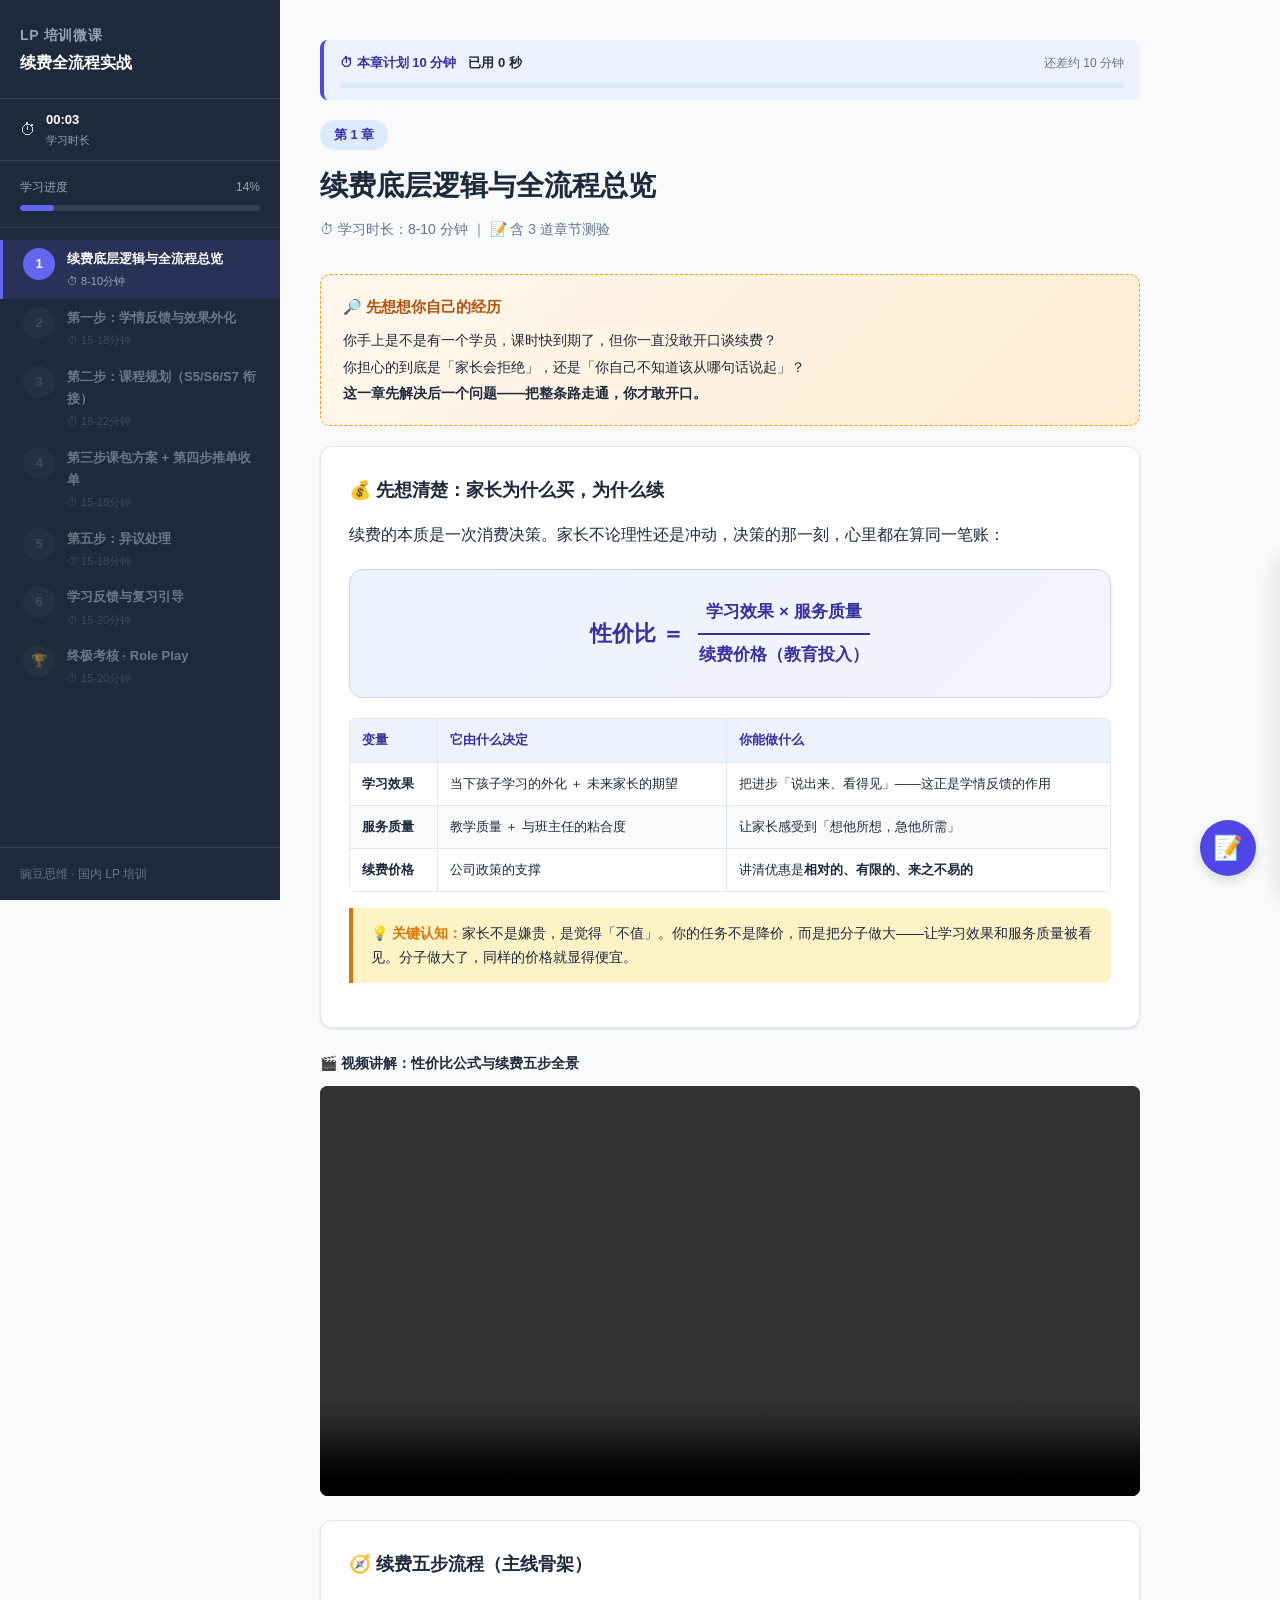
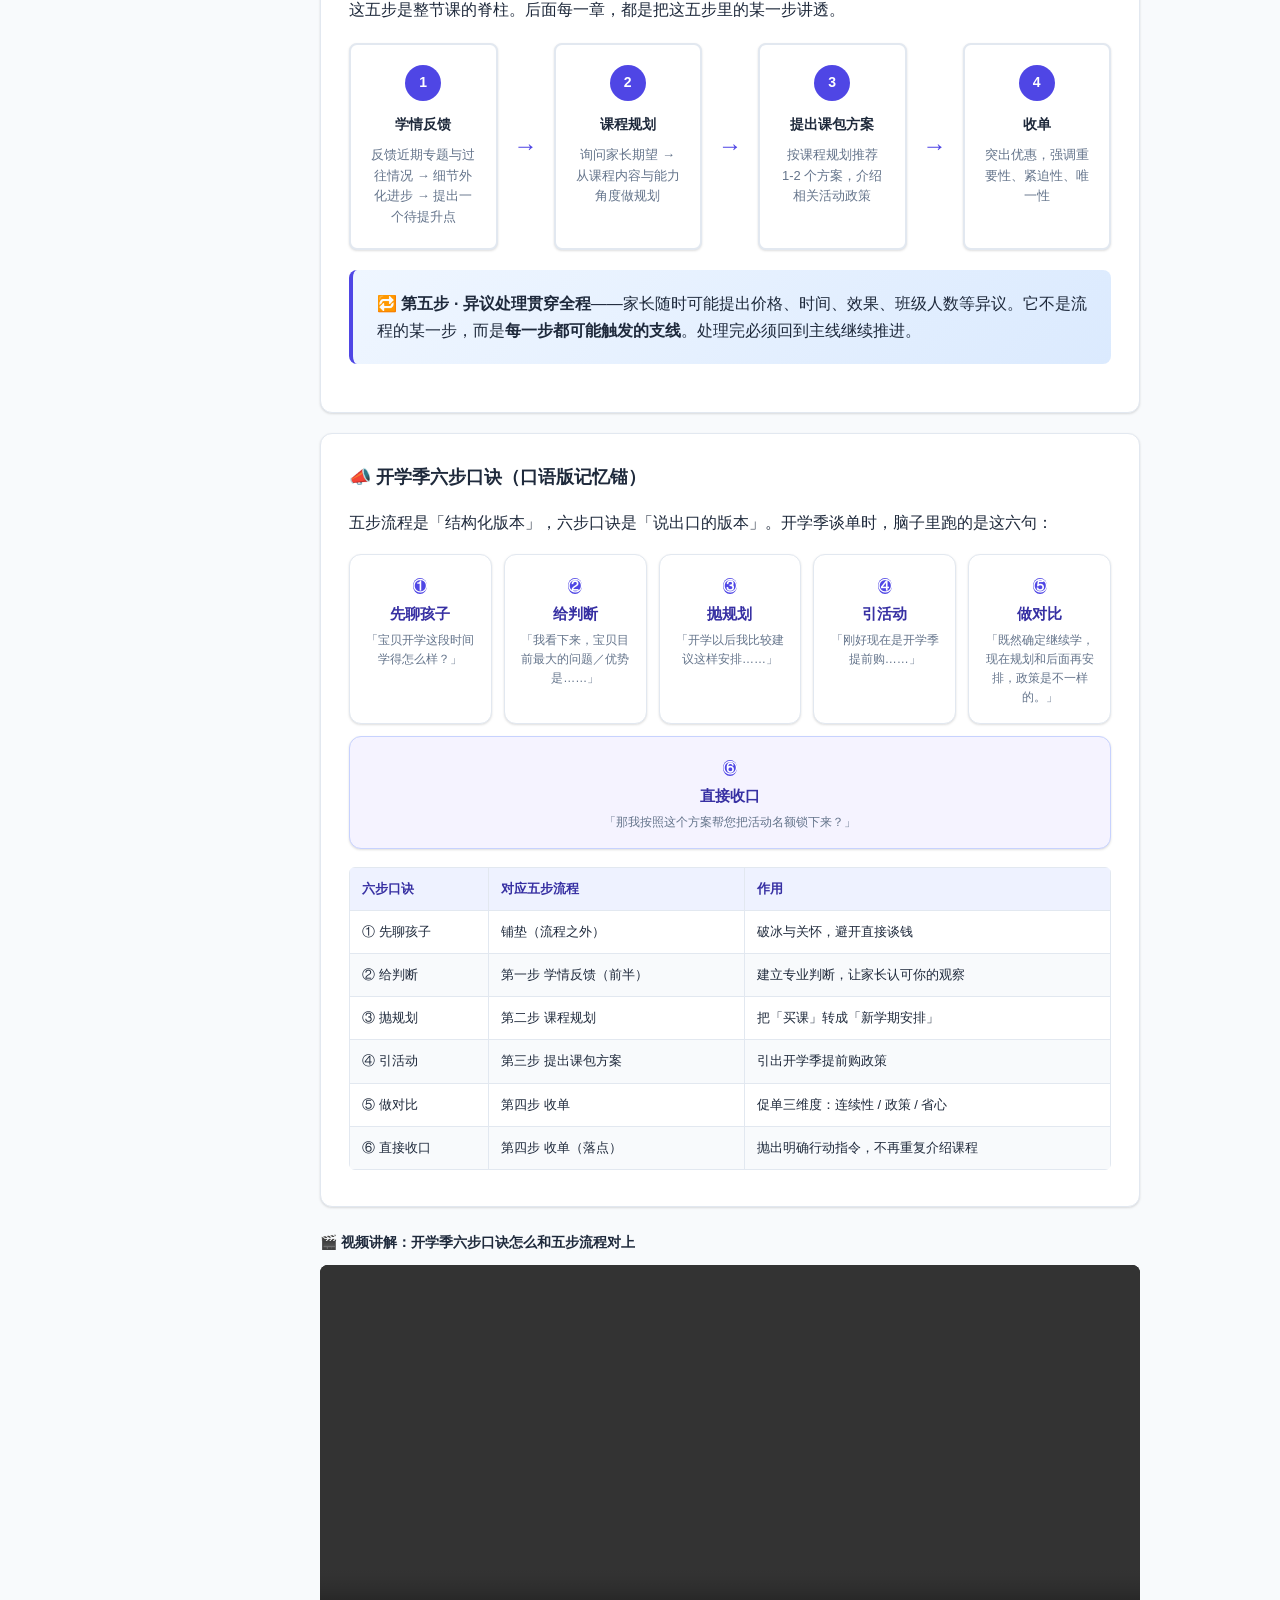
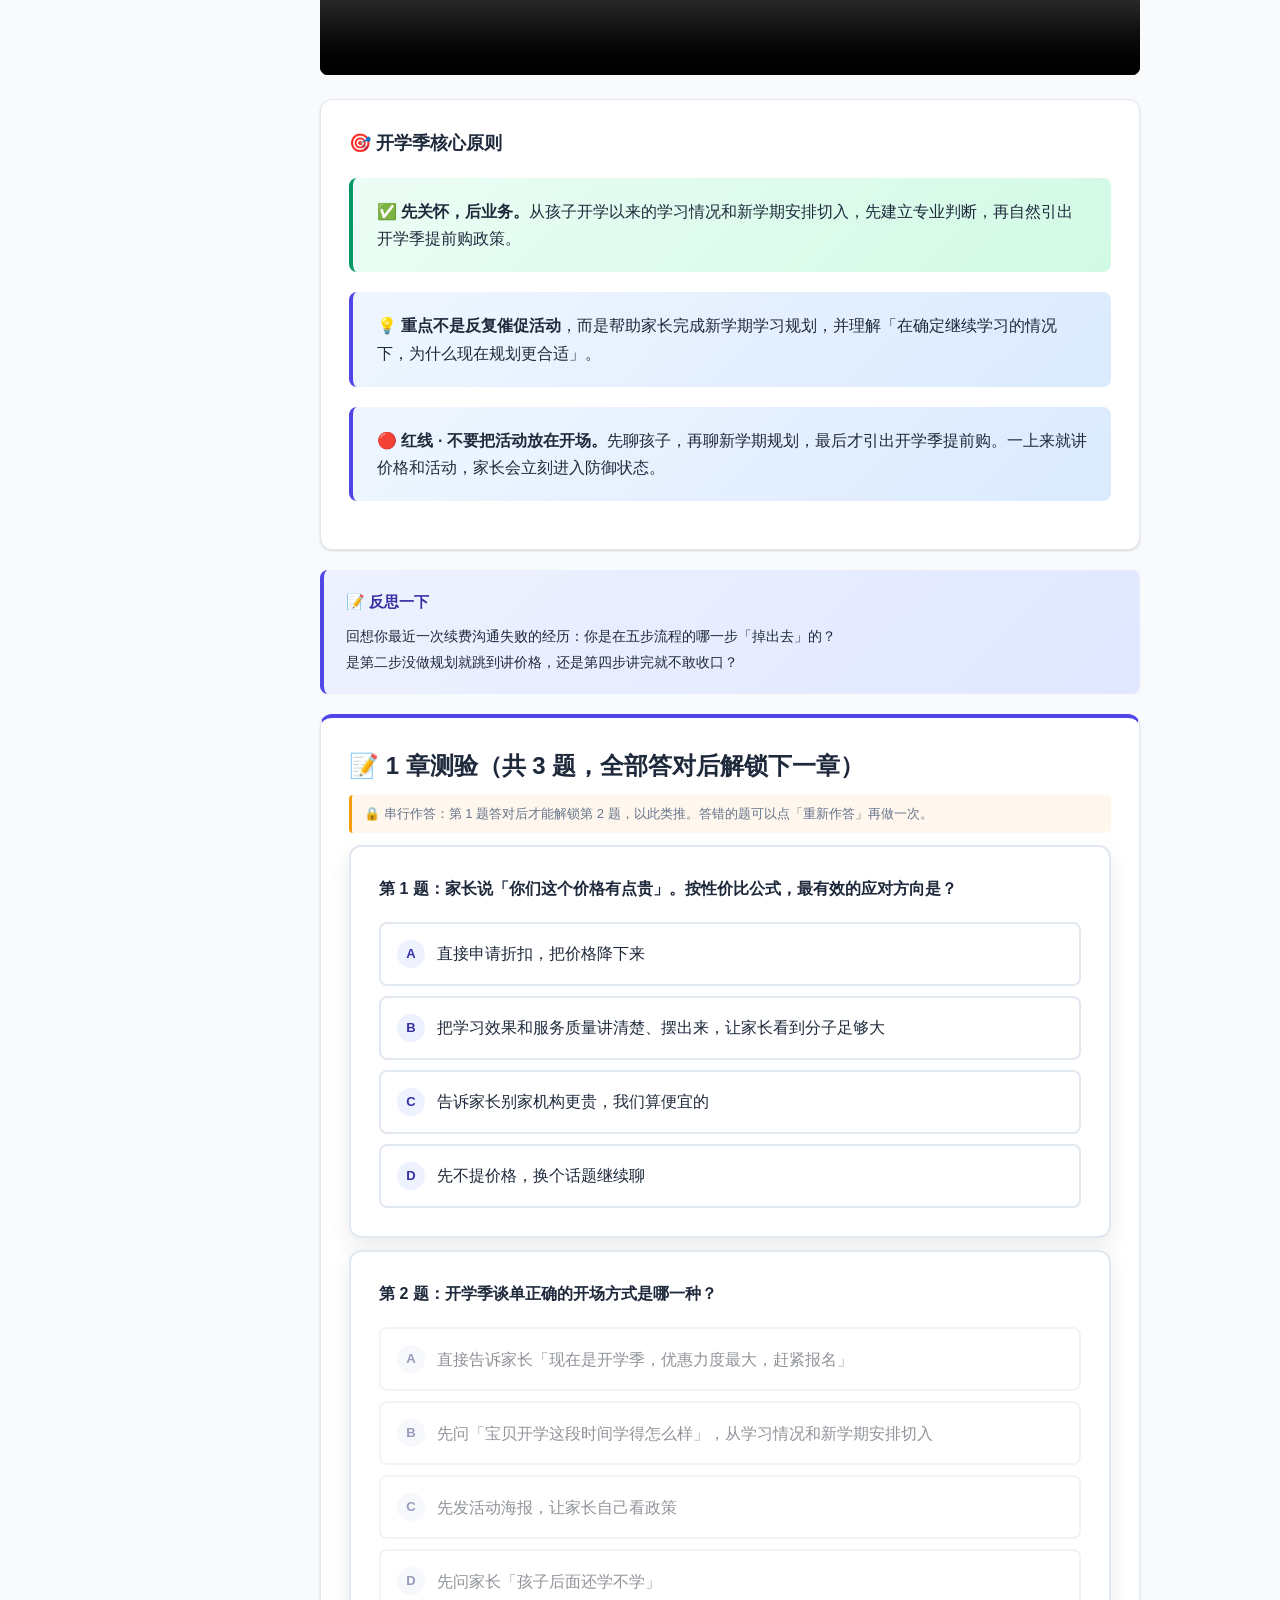
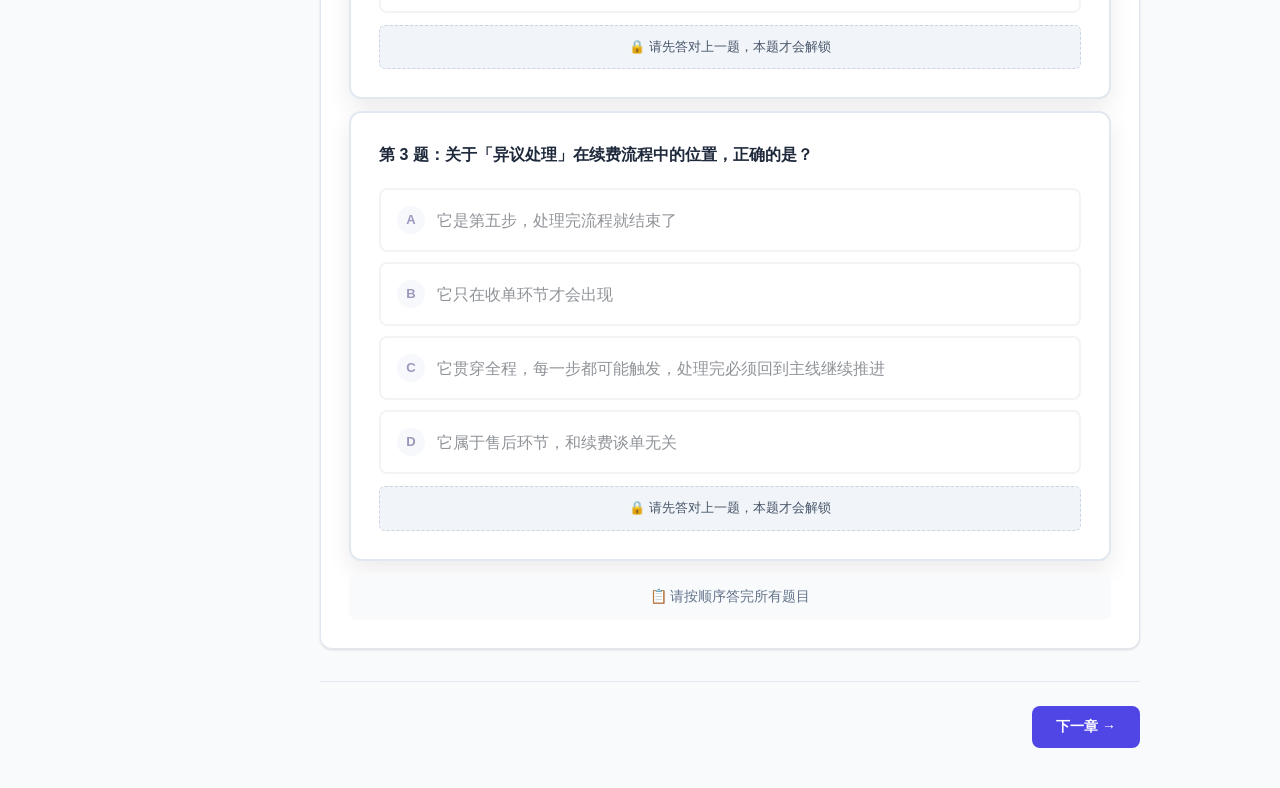
==== commit 010e26fe: "feat: 视频支持自由拖动进度条回看 + 新增章节计划时间跟踪（可拖动/进度/用时提醒）" ====
--- a/index.html
+++ b/index.html
@@ -1,1510 +1,1690 @@
-<!DOCTYPE html>
-<html lang="zh-CN">
-<head>
-<meta charset="UTF-8">
-<meta name="viewport" content="width=device-width, initial-scale=1.0">
-<meta name="description" content="面向线上少儿数学思维班主任（LP）的《续费全流程实战》互动微课">
-<title>续费全流程实战 · 班主任微课</title>
-<style>
-
-:root{--primary:#4F46E5;--primary-light:#EEF2FF;--primary-dark:#3730A3;--accent:#D97706;--accent-light:#FEF3C7;--success:#059669;--danger:#DC2626;--bg:#F8FAFC;--card:#FFFFFF;--text:#1E293B;--text-secondary:#64748B;--border:#E2E8F0;--shadow:0 1px 3px rgba(0,0,0,0.08),0 1px 2px rgba(0,0,0,0.06);--shadow-lg:0 10px 25px rgba(0,0,0,0.08);--radius:12px;--radius-sm:8px;--sidebar-bg:#1e293b;--sidebar-text:#cbd5e1;--sidebar-active:#6366f1}
-*{margin:0;padding:0;box-sizing:border-box}
-body{font-family:-apple-system,BlinkMacSystemFont,'Segoe UI','PingFang SC','Noto Sans HK',sans-serif;background:var(--bg);color:var(--text);line-height:1.7;display:flex;min-height:100vh}
-.sidebar{width:280px;min-width:280px;background:var(--sidebar-bg);color:var(--sidebar-text);display:flex;flex-direction:column;position:fixed;top:0;left:0;bottom:0;z-index:100;transition:transform 0.3s}
-.sidebar-close-btn{display:none;position:absolute;top:8px;right:12px;background:none;border:none;color:#94a3b8;font-size:20px;cursor:pointer;z-index:10;padding:8px;line-height:1}
-.sidebar-header{padding:24px 20px;border-bottom:1px solid rgba(255,255,255,0.1)}
-.sidebar-header h3{font-size:14px;color:#94a3b8;text-transform:uppercase;letter-spacing:.05em;margin-bottom:4px}
-.sidebar-header .course-title{font-size:16px;font-weight:700;color:#fff;line-height:1.4}
-.sidebar-progress{padding:16px 20px;border-bottom:1px solid rgba(255,255,255,0.1)}
-.progress-label{display:flex;justify-content:space-between;font-size:12px;color:#94a3b8;margin-bottom:8px}
-.progress-bar{height:6px;background:rgba(255,255,255,0.1);border-radius:3px;overflow:hidden}
-.progress-fill{height:100%;background:var(--sidebar-active);border-radius:3px;transition:width .5s ease;width:0%}
-.sidebar-nav{flex:1;overflow-y:auto;padding:12px 0}
-.nav-section{padding:8px 20px;cursor:pointer;display:flex;align-items:flex-start;gap:12px;transition:all .2s;border-left:3px solid transparent}
-.nav-section:hover{background:rgba(255,255,255,0.05)}
-.nav-section.active{background:rgba(99,102,241,0.15);border-left-color:var(--sidebar-active);color:#fff}
-.nav-section.completed{color:#94a3b8}
-.nav-section.completed .nav-icon{background:var(--success);color:#fff}
-.nav-section.locked{opacity:.45;cursor:not-allowed;pointer-events:none}
-.nav-section.locked .nav-icon{background:rgba(255,255,255,0.08);color:#64748b}
-.nav-icon{width:32px;height:32px;min-width:32px;border-radius:50%;background:rgba(255,255,255,0.1);display:flex;align-items:center;justify-content:center;font-size:13px;font-weight:700;color:var(--sidebar-text);transition:all .3s}
-.nav-section.active .nav-icon{background:var(--sidebar-active);color:#fff}
-.nav-info .nav-label{font-size:13px;font-weight:600}
-.nav-info .nav-sub{font-size:11px;color:#64748b;margin-top:2px}
-.nav-section.active .nav-info .nav-sub{color:#94a3b8}
-.sidebar-footer{padding:16px 20px;border-top:1px solid rgba(255,255,255,0.1);font-size:12px;color:#64748b}
-.study-timer{padding:10px 20px;border-bottom:1px solid rgba(255,255,255,0.1);display:flex;align-items:center;gap:10px;font-size:13px}
-.timer-icon{font-size:16px}
-.timer-display{color:#fff;font-weight:700;font-variant-numeric:tabular-nums}
-.timer-label{color:#94a3b8;font-size:11px}
-.main{margin-left:280px;flex:1;padding:40px;max-width:900px;min-width:0}
-.section{display:none;animation:fadeSlide .4s ease}
-.section.active{display:block}
-@keyframes fadeSlide{from{opacity:0;transform:translateY(12px)}to{opacity:1;transform:translateY(0)}}
-.section-header{margin-bottom:32px}
-.section-badge{display:inline-block;padding:4px 14px;background:#dbeafe;color:var(--primary-dark);border-radius:20px;font-size:13px;font-weight:600;margin-bottom:12px}
-.section-header h1{font-size:28px;font-weight:800;color:var(--text);margin-bottom:8px}
-.section-header .duration{font-size:14px;color:var(--text-secondary)}
-.card{background:var(--card);border-radius:var(--radius);padding:28px;margin-bottom:20px;box-shadow:var(--shadow);border:1px solid var(--border)}
-.card-title{font-size:18px;font-weight:700;margin-bottom:16px;color:var(--text)}
-.highlight-box{background:linear-gradient(135deg,#eff6ff,#dbeafe);border-left:4px solid var(--primary);padding:20px 24px;border-radius:var(--radius-sm);margin:20px 0}
-.highlight-box.warning{background:linear-gradient(135deg,#fef3c7,#fde68a);border-left-color:var(--accent)}
-.highlight-box.success{background:linear-gradient(135deg,#ecfdf5,#d1fae5);border-left-color:var(--success)}
-.script-block{background:#f1f5f9;padding:20px 24px;border-radius:var(--radius-sm);font-style:italic;color:#475569;position:relative;margin:16px 0;line-height:1.8}
-.script-block::before{content:'\01f399\00fe0f 话术范例';position:absolute;top:-10px;left:16px;background:#475569;color:#fff;padding:2px 10px;border-radius:10px;font-size:11px;font-style:normal}
-.flow-steps{display:flex;gap:16px;margin:20px 0;flex-wrap:wrap}
-.flow-step{flex:1;min-width:140px;background:var(--card);border:2px solid var(--border);border-radius:var(--radius-sm);padding:20px;text-align:center;box-shadow:var(--shadow)}
-.flow-step .step-num{width:36px;height:36px;border-radius:50%;background:var(--primary);color:#fff;display:inline-flex;align-items:center;justify-content:center;font-weight:700;font-size:14px;margin-bottom:12px}
-.flow-step h4{font-size:14px;font-weight:700;margin-bottom:8px}
-.flow-step p{font-size:13px;color:var(--text-secondary);line-height:1.6}
-.flow-arrow{display:flex;align-items:center;font-size:24px;color:var(--primary);font-weight:700}
-.strategy-grid{display:flex;gap:16px;margin:20px 0;flex-wrap:wrap}
-.strategy-card{flex:1;min-width:200px;background:var(--card);border:2px solid var(--border);border-radius:var(--radius-sm);padding:24px;text-align:center;box-shadow:var(--shadow)}
-.strategy-card .icon{font-size:36px;margin-bottom:12px}
-.strategy-card h4{font-size:16px;font-weight:700;margin-bottom:8px}
-.strategy-card p{font-size:13px;color:var(--text-secondary)}
-.step-list{counter-reset:step}
-.step-item{counter-increment:step;display:flex;gap:16px;align-items:flex-start;padding:18px 0;border-bottom:1px solid var(--border)}
-.step-item:last-child{border-bottom:none}
-.step-num-big{width:40px;height:40px;border-radius:50%;background:var(--primary);color:#fff;display:flex;align-items:center;justify-content:center;font-weight:700;font-size:16px;flex-shrink:0}
-.step-content h4{font-size:16px;color:var(--text);margin-bottom:4px}
-.step-content p{font-size:14px;color:var(--text-secondary)}
-.chat-scene{max-width:650px;margin:0 auto}
-.chat-msg{display:flex;gap:12px;margin-bottom:12px;align-items:flex-start}
-.chat-msg.lp{flex-direction:row}
-.chat-msg.parent{flex-direction:row-reverse}
-.chat-avatar{width:36px;height:36px;border-radius:50%;display:flex;align-items:center;justify-content:center;font-size:14px;flex-shrink:0;font-weight:700}
-.chat-msg.lp .chat-avatar{background:#EEF2FF;color:var(--primary-dark)}
-.chat-msg.parent .chat-avatar{background:#FEF3C7;color:var(--accent)}
-.chat-bubble{max-width:75%;padding:10px 14px;border-radius:14px;font-size:13px;line-height:1.6}
-.chat-msg.lp .chat-bubble{background:#F1F5F9;color:var(--text);border-bottom-left-radius:4px}
-.chat-msg.parent .chat-bubble{background:#EEF2FF;color:var(--text);border-bottom-right-radius:4px}
-.chat-label{font-size:11px;color:var(--text-secondary);margin-bottom:4px}
-.tab-wrap{display:flex;gap:4px;margin-bottom:16px;background:var(--border);border-radius:10px;padding:4px;flex-wrap:wrap}
-.tab-btn{flex:1;min-width:70px;padding:8px 12px;border:none;background:transparent;border-radius:8px;cursor:pointer;font-size:12px;font-weight:500;color:var(--text-secondary);transition:all .2s}
-.tab-btn.active{background:var(--card);color:var(--primary);font-weight:600;box-shadow:var(--shadow)}
-.tab-panel{display:none}
-.tab-panel.active{display:block}
-.highlight{background:linear-gradient(180deg,transparent 60%,#FEF08A 60%);padding:0 4px}
-.tips-box{background:var(--accent-light);border-left:4px solid var(--accent);padding:14px 18px;border-radius:0 8px 8px 0;margin:16px 0;font-size:14px}
-.tips-box strong{color:var(--accent)}
-.badge{display:inline-block;padding:3px 10px;border-radius:20px;font-size:12px;font-weight:600}
-.badge-primary{background:var(--primary-light);color:var(--primary)}
-.badge-warning{background:var(--accent-light);color:var(--accent)}
-.badge-success{background:#ECFDF5;color:var(--success)}
-.quiz-card{background:var(--card);border-radius:var(--radius);padding:28px;margin:12px 0;box-shadow:var(--shadow-lg);border:2px solid var(--border)}
-.quiz-card.locked .quiz-options{opacity:0.5;filter:grayscale(0.4);pointer-events:none}
-.quiz-card.locked .quiz-locked-hint{display:flex}
-.quiz-card:not(.locked) .quiz-locked-hint{display:none}
-.quiz-locked-hint{display:none;align-items:center;justify-content:center;padding:10px 14px;background:#f1f5f9;color:#475569;border-radius:6px;font-size:13px;margin-top:12px;border:1px dashed #cbd5e1}
-.quiz-question{font-size:16px;font-weight:600;margin-bottom:20px;line-height:1.7}
-.quiz-options{display:flex;flex-direction:column;gap:10px}
-.quiz-option{display:flex;align-items:center;gap:12px;padding:16px;border:2px solid var(--border);border-radius:var(--radius-sm);cursor:pointer;transition:all .2s;min-height:48px}
-.quiz-option:hover{border-color:var(--primary-light);background:#f0f7ff}
-.quiz-option.correct{border-color:var(--success)!important;background:#ecfdf5!important}
-.quiz-option.wrong{border-color:var(--danger)!important;background:#fef2f2!important}
-.quiz-option.disabled{opacity:.5;cursor:default;border-color:#e2e8f0;background:#f8fafc}
-.quiz-option.correct .quiz-option-label{background:var(--success);color:#fff}
-.quiz-option.wrong .quiz-option-label{background:var(--danger);color:#fff}
-.quiz-option-label{width:28px;height:28px;border-radius:50%;background:var(--primary-light);color:var(--primary-dark);display:flex;align-items:center;justify-content:center;font-weight:700;font-size:13px;flex-shrink:0}
-.quiz-feedback{display:none;margin-top:16px;padding:16px;border-radius:var(--radius-sm);font-size:14px;line-height:1.7}
-.quiz-feedback.show{display:block}
-.quiz-feedback.correct{background:#ecfdf5;color:#065f46}
-.quiz-feedback.wrong{background:#fef2f2;color:#991b1b}
-.final-task-container{background:var(--card);border-radius:var(--radius);padding:28px;box-shadow:var(--shadow-lg);border:2px solid var(--border)}
-.final-task-input{width:100%;min-height:180px;padding:16px;border:2px solid var(--border);border-radius:var(--radius-sm);font-size:14px;line-height:1.8;resize:vertical;font-family:inherit}
-.final-task-input:focus{outline:none;border-color:var(--primary);box-shadow:0 0 0 3px rgba(79,70,229,0.1)}
-.final-task-input:disabled{background:#f1f5f9;cursor:not-allowed}
-.char-counter{text-align:right;font-size:12px;color:var(--text-secondary);margin-top:6px}
-.ai-feedback-panel{display:none;margin-top:24px}
-.ai-feedback-panel.show{display:block}
-.score-display{text-align:center;margin:16px 0}
-.score-circle{width:80px;height:80px;border-radius:50%;display:inline-flex;align-items:center;justify-content:center;font-size:32px;font-weight:800;color:#fff}
-.score-circle.high{background:linear-gradient(135deg,#10b981,#059669)}
-.score-circle.medium{background:linear-gradient(135deg,#f59e0b,#d97706)}
-.score-circle.low{background:linear-gradient(135deg,#ef4444,#dc2626)}
-.eval-dimensions{display:flex;gap:16px;flex-wrap:wrap}
-.eval-dim{flex:1;min-width:150px;background:#f8fafc;border-radius:var(--radius-sm);padding:20px;text-align:center}
-.keywords-result{display:flex;flex-wrap:wrap;gap:6px;margin-top:10px;justify-content:center}
-.keyword-tag{display:inline-block;padding:2px 10px;border-radius:20px;font-size:12px;font-weight:500}
-.keyword-tag.found{background:#ecfdf5;color:#065f46}
-.keyword-tag.missing{background:#fef2f2;color:#991b1b}
-.dialogue-container{background:var(--card);border-radius:var(--radius);box-shadow:var(--shadow-lg);border:2px solid var(--border);overflow:hidden}
-.dialogue-header{padding:16px 20px;background:var(--primary-light);border-bottom:1px solid var(--border);font-weight:700;color:var(--primary-dark);display:flex;justify-content:space-between;align-items:center}
-.dialogue-messages{max-height:400px;overflow-y:auto;padding:16px 20px;min-height:150px}
-.dialogue-input-area{display:flex;padding:12px 20px;border-top:1px solid var(--border);gap:8px}
-.dialogue-input-area input{flex:1;padding:12px;border:2px solid var(--border);border-radius:var(--radius-sm);font-size:14px;font-family:inherit}
-.dialogue-input-area input:focus{outline:none;border-color:var(--primary)}
-.btn{padding:12px 24px;border:none;border-radius:var(--radius-sm);font-size:14px;font-weight:600;cursor:pointer;transition:all .2s;background:var(--primary);color:#fff}
-.btn:hover{background:var(--primary-dark);transform:translateY(-1px)}
-.btn-outline{background:var(--card);color:var(--primary);border:2px solid var(--primary)}
-.btn-outline:hover{background:var(--primary-light)}
-.btn-success{background:var(--success);color:#fff}
-.btn-sm{padding:8px 16px;font-size:13px}
-.btn:disabled{opacity:.5;cursor:not-allowed}
-.section-nav-buttons{display:flex;justify-content:space-between;margin-top:32px;padding-top:24px;border-top:1px solid var(--border)}
-.toast{position:fixed;top:20px;left:50%;transform:translateX(-50%);padding:12px 24px;border-radius:8px;color:#fff;font-size:14px;font-weight:600;z-index:9999;animation:slideDown .3s ease}
-.toast.warning{background:#d97706}
-.toast.success{background:#059669}
-.toast.error{background:#dc2626}
-@keyframes slideDown{from{opacity:0;transform:translateX(-50%) translateY(-20px)}to{opacity:1;transform:translateX(-50%) translateY(0)}}
-.notes-toggle{position:fixed;bottom:24px;right:24px;width:56px;height:56px;border-radius:50%;background:var(--primary);color:#fff;border:none;font-size:24px;cursor:pointer;box-shadow:0 4px 12px rgba(0,0,0,0.15);z-index:90}
-.notes-panel{position:fixed;bottom:0;right:0;width:340px;background:var(--card);border-left:1px solid var(--border);border-top:1px solid var(--border);box-shadow:-4px -4px 20px rgba(0,0,0,0.1);padding:20px;transform:translateX(100%);transition:transform .3s;z-index:200}
-.notes-panel.open{transform:translateX(0)}
-.notes-panel textarea{width:100%;height:200px;padding:12px;border:1px solid var(--border);border-radius:var(--radius-sm);font-size:13px;font-family:inherit;resize:vertical}
-.cert-overlay{display:none;position:fixed;inset:0;background:rgba(0,0,0,0.6);z-index:999;justify-content:center;align-items:center}
-.cert-paper{background:#fff;width:700px;padding:48px 36px;text-align:center;border-radius:12px;box-shadow:0 20px 60px rgba(0,0,0,0.2)}
-.cert-paper h1{font-size:28px;color:#3730A3;margin-bottom:4px}
-.cert-paper .sub{font-size:12px;color:#64748b;letter-spacing:.1em;margin-bottom:24px}
-.cert-paper .body{font-size:15px;line-height:2;color:#1e293b}
-.cert-paper .name{display:inline-block;border-bottom:2px solid #4F46E5;min-width:120px;padding:4px 12px;margin:0 4px}
-.cert-paper .course{font-weight:700;color:#3730A3;margin:8px 0}
-.cert-paper .score{margin:20px 0 4px;font-size:16px;font-weight:600;color:#10b981}
-.cert-paper .final-score{margin:4px 0 20px;font-size:14px;font-weight:600;color:#3730A3}
-.cert-footer{display:flex;justify-content:space-between;font-size:12px;color:#64748b;margin-top:32px;border-top:1px solid #e2e8f0;padding-top:16px}
-.cert-actions{margin-top:24px;display:flex;gap:12px;justify-content:center}
-.ch3-textarea{width:100%;min-height:220px;padding:16px;border:2px solid var(--border);border-radius:var(--radius-sm);font-size:14px;line-height:1.8;resize:vertical;font-family:inherit}
-.ch3-textarea:focus{outline:none;border-color:var(--primary);box-shadow:0 0 0 3px rgba(79,70,229,0.1)}
-.practice-textarea{width:100%;min-height:280px;padding:16px;border:2px solid var(--border);border-radius:var(--radius-sm);font-size:14px;line-height:1.8;resize:vertical;font-family:inherit;box-sizing:border-box}
-.practice-textarea:focus{outline:none;border-color:var(--primary);box-shadow:0 0 0 3px rgba(79,70,229,0.1)}
-.ch3-ref-panel{display:none;margin-top:16px}
-.ch3-ref-panel.show{display:block}
-.course-img{max-width:100%;border-radius:var(--radius-sm);box-shadow:var(--shadow);margin:16px 0;border:1px solid var(--border)}
-.mobile-header{display:none;position:fixed;top:0;left:0;right:0;background:var(--sidebar-bg);color:#fff;padding:12px 16px;z-index:99;align-items:center;justify-content:space-between}
-.sidebar-overlay{display:none;position:fixed;inset:0;background:rgba(0,0,0,0.5);z-index:99}
-.typing-indicator{display:flex;gap:4px;padding:10px 14px;background:#EEF2FF;border-radius:14px;border-bottom-right-radius:4px;width:fit-content}
-.typing-indicator span{width:8px;height:8px;background:#94a3b8;border-radius:50%;animation:typing 1.4s infinite ease-in-out}
-.typing-indicator span:nth-child(2){animation-delay:.2s}
-.typing-indicator span:nth-child(3){animation-delay:.4s}
-@keyframes typing{0%,80%,100%{transform:scale(.6);opacity:.4}40%{transform:scale(1);opacity:1}}
-.dialogue-meta{display:flex;gap:8px;align-items:center;flex-wrap:wrap}
-.final-actions{flex-wrap:wrap}
-.final-call-btn{padding:14px 28px;font-size:16px;display:inline-flex;align-items:center;gap:8px}
-.final-score-grid{display:grid;grid-template-columns:repeat(4,1fr);gap:12px;margin:16px 0}
-.final-score-card{background:#f8fafc;border-radius:var(--radius-sm);padding:16px;text-align:center}
-.final-score-card .score{font-size:24px;font-weight:800;color:var(--primary)}
-.final-score-card .label{font-size:12px;color:var(--text-secondary);margin-top:4px}
-.final-feedback-text{background:#f8fafc;border-radius:var(--radius-sm);padding:16px;font-size:14px;line-height:1.7;margin-top:16px}
-.sidebar-overlay.show{display:block}
-/* 移动端优化：表格横向滚动、评分卡2列、价格表最小宽度 */
-.table-wrap{overflow-x:auto;-webkit-overflow-scrolling:touch;margin:8px 0;border-radius:6px}
-.table-wrap table{min-width:680px}
-.final-score-grid{grid-template-columns:repeat(4,1fr)}
-@media(max-width:1024px){.sidebar{transform:translateX(-100%)}.sidebar.open{transform:translateX(0)}.sidebar-close-btn{display:block}.main{margin-left:0;padding:24px 16px;padding-top:60px}.mobile-header{display:flex}.eval-dimensions{flex-direction:column}.cert-paper{width:95%;padding:24px 16px}.flow-steps{flex-direction:column}.flow-arrow{transform:rotate(90deg);justify-content:center}.final-score-grid{grid-template-columns:repeat(2,1fr)}}
-@media(max-width:480px){.quiz-option{padding:12px}.quiz-question{font-size:15px}.dialogue-header{flex-direction:column;align-items:flex-start;gap:8px}.section-header h1{font-size:24px}.final-call-btn{width:100%;justify-content:center}.final-actions{flex-direction:column}.final-actions .btn{width:100%;justify-content:center}.cert-paper{padding:24px 12px}.cert-paper h1{font-size:22px}}
-
-/* ============================================================
-   《续费全流程实战》微课 · 补充样式（叠加在 _shell.css 之上）
-   主题：国内 LP · 简体中文 · 大陆用语
-   ============================================================ */
-
-/* ---------------- 视频 ---------------- */
-.video-wrapper{margin:24px 0}
-.video-label{font-size:14px;font-weight:600;color:var(--text);margin-bottom:10px;display:flex;align-items:center;gap:6px}
-video{width:100%;border-radius:var(--radius-sm);background:#000;display:block}
-.video-placeholder{background:#0F172A;color:#94A3B8;border-radius:8px;padding:28px;text-align:center;font-size:13px}
-
-/* ---------------- 话术模板（可替换参数位） ---------------- */
-.script-tpl{background:#F1F5F9;border-left:4px solid var(--primary);padding:16px 20px;border-radius:8px;font-size:14px;line-height:2;color:#334155;margin:14px 0}
-.script-tpl .var{color:#B45309;font-weight:700;border-bottom:1px dashed #D97706;padding:0 2px}
-
-/* ---------------- 家长原话 ---------------- */
-.quote-line{background:#FEF3C7;border-radius:8px;padding:12px 16px;font-weight:600;color:#92400E;margin:12px 0;font-size:14px;line-height:1.8}
-.quote-line::before{content:'💬 家长原话：';font-weight:700}
-
-/* ---------------- 反思框 ---------------- */
-.reflect-box{background:linear-gradient(135deg,#EEF2FF,#E0E7FF);border-left:4px solid var(--primary);padding:18px 22px;border-radius:8px;margin:20px 0;font-size:14px;line-height:1.9}
-.reflect-box .rt{font-weight:700;color:var(--primary-dark);display:block;margin-bottom:6px;font-size:15px}
-
-/* ---------------- 场景激活框（章首） ---------------- */
-.activate-box{background:linear-gradient(135deg,#FFF7ED,#FFEDD5);border:1px dashed #F59E0B;border-radius:10px;padding:18px 22px;margin:0 0 20px;font-size:14px;line-height:1.9}
-.activate-box .at{font-weight:700;color:#B45309;display:block;margin-bottom:6px;font-size:15px}
-
-/* ---------------- 表格 ---------------- */
-table{width:100%;border-collapse:collapse;font-size:13px}
-table th,table td{border:1px solid var(--border);padding:10px 12px;text-align:left;vertical-align:top;line-height:1.7}
-table th{background:#EEF2FF;font-weight:700;color:var(--primary-dark);white-space:nowrap}
-table tbody tr:nth-child(even) td{background:#F8FAFC}
-tr.tr-hot td{background:#FEF3C7!important;font-weight:600;color:#92400E}
-
-/* ---------------- 第1章 · 续费公式 ---------------- */
-.formula-box{background:linear-gradient(135deg,#EEF2FF,#F5F3FF);border:1px solid #C7D2FE;border-radius:14px;padding:28px 24px;margin:20px 0;text-align:center}
-.formula-main{display:inline-flex;align-items:center;gap:14px;font-size:22px;font-weight:800;color:var(--primary-dark);flex-wrap:wrap;justify-content:center}
-.formula-main .frac{display:inline-flex;flex-direction:column;align-items:center;gap:2px;font-size:17px}
-.frac .num{padding:0 8px 6px;border-bottom:2px solid var(--primary-dark)}
-.frac .den{padding-top:4px}
-
-/* 六步口诀流 */
-.mnemonic-flow{display:flex;flex-wrap:wrap;gap:12px;margin:18px 0;justify-content:center}
-.mn-item{flex:1;min-width:130px;background:var(--card);border:1px solid var(--border);border-radius:12px;padding:16px 14px;text-align:center;box-shadow:var(--shadow);position:relative}
-.mn-item .mn-i{width:30px;height:30px;line-height:30px;border-radius:50%;background:var(--primary);color:#fff;font-weight:800;font-size:14px;margin:0 auto 8px}
-.mn-item .mn-t{font-size:15px;font-weight:800;color:var(--primary-dark);margin-bottom:4px}
-.mn-item .mn-q{font-size:12px;color:var(--text-secondary);line-height:1.6}
-.mn-item.mn-last{margin-right:0}
-.mn-item.mn-last,.mn-item:last-child{border-color:#C7D2FE;background:#F5F3FF}
-
-/* ---------------- 第2章 · 学情反馈三大外化 ---------------- */
-.outer-card{background:var(--card);border:1px solid var(--border);border-top:4px solid var(--primary);border-radius:12px;padding:20px 22px;margin:16px 0;box-shadow:var(--shadow)}
-.three-grid{display:flex;gap:14px;flex-wrap:wrap;margin:18px 0}
-.three-grid .tg-item{flex:1;min-width:180px;background:#F8FAFC;border:1px solid var(--border);border-left:4px solid var(--accent);border-radius:10px;padding:16px}
-.tg-item .tg-h{font-size:15px;font-weight:800;color:var(--primary-dark);margin-bottom:8px}
-
-/* ---------------- 第3章 · S5/S6/S7 三级衔接 ---------------- */
-.lead-q{font-size:16px;font-weight:700;color:var(--primary-dark);background:#EEF2FF;border-left:4px solid var(--primary);padding:14px 18px;border-radius:0 8px 8px 0;margin:20px 0;line-height:1.7}
-
-.stage-cards{display:flex;gap:14px;flex-wrap:wrap;margin:20px 0}
-.stage-card{flex:1;min-width:200px;background:var(--card);border:1px solid var(--border);border-radius:12px;padding:20px 18px;box-shadow:var(--shadow);position:relative;overflow:hidden}
-.stage-card .stage-tag{position:absolute;top:0;right:0;background:var(--primary);color:#fff;font-size:12px;font-weight:700;padding:4px 12px;border-radius:0 12px 0 12px}
-.stage-card.stage-hot{border:2px solid #F59E0B;background:linear-gradient(160deg,#FFFBEB,#FFFFFF)}
-.stage-card.stage-hot .stage-tag{background:#D97706}
-
-.level-block{background:var(--card);border:1px solid var(--border);border-radius:12px;padding:20px 22px;margin:16px 0;box-shadow:var(--shadow)}
-.level-block .lb-row{display:flex;gap:12px;align-items:flex-start;padding:10px 0;border-bottom:1px dashed var(--border)}
-.level-block .lb-row:last-child{border-bottom:none}
-.lb-tag{flex:0 0 auto;background:#EEF2FF;color:var(--primary-dark);font-size:12px;font-weight:800;border-radius:6px;padding:4px 10px;white-space:nowrap}
-.lb-body{flex:1;font-size:14px;line-height:1.8;color:#334155}
-.lb-key{color:var(--primary-dark);font-weight:800;background:#EEF2FF;border-radius:4px;padding:1px 6px}
-
-.cap-list{margin:10px 0 0;padding-left:2px;list-style:none}
-.cap-list li{position:relative;padding-left:22px;font-size:13.5px;line-height:1.85;color:#475569;margin-bottom:4px}
-.cap-list li::before{content:'·';position:absolute;left:8px;color:var(--primary);font-weight:800}
-.cap-list.chg li::before{content:'▲';font-size:11px;color:#D97706;left:6px}
-
-.chain-box{display:flex;align-items:stretch;gap:8px;flex-wrap:wrap;margin:20px 0}
-.chain-node{flex:1;min-width:150px;background:#F8FAFC;border:1px solid var(--border);border-radius:12px;padding:16px;text-align:center}
-.chain-node .cn-h{font-size:16px;font-weight:800;color:var(--primary-dark);margin-bottom:4px}
-.chain-node .cn-s{font-size:12px;color:var(--text-secondary);margin-bottom:8px}
-.chain-node .cn-d{font-size:13px;color:#475569;line-height:1.7}
-.chain-node.cn-hot{background:linear-gradient(160deg,#FFFBEB,#FFFFFF);border:2px solid #F59E0B}
-.chain-arrow{flex:0 0 auto;align-self:center;font-size:20px;color:var(--accent);font-weight:800}
-
-/* ---------------- 第4章 · 课包方案 + 推单收单 ---------------- */
-.two-plans{display:flex;gap:16px;flex-wrap:wrap;margin:20px 0}
-.plan-card{flex:1;min-width:240px;background:var(--card);border:1px solid var(--border);border-radius:14px;padding:22px 20px;box-shadow:var(--shadow);position:relative}
-.plan-card .plan-h{font-size:17px;font-weight:800;margin-bottom:6px}
-.plan-card .plan-tag{display:inline-block;font-size:12px;font-weight:700;border-radius:999px;padding:3px 12px;margin-bottom:12px}
-.plan-card .plan-body{font-size:14px;line-height:1.9;color:#475569}
-.plan-card .plan-tip{margin-top:14px;font-size:13px;background:#F8FAFC;border-left:3px solid var(--accent);padding:10px 12px;border-radius:0 6px 6px 0;color:#92400E;line-height:1.7}
-.plan-card.plan-a{border-top:4px solid var(--primary)}
-.plan-card.plan-a .plan-h{color:var(--primary-dark)}
-.plan-card.plan-a .plan-tag{background:#EEF2FF;color:var(--primary-dark)}
-.plan-card.plan-b{border-top:4px solid var(--accent);background:linear-gradient(160deg,#FFFBEB,#FFFFFF)}
-.plan-card.plan-b .plan-h{color:#B45309}
-.plan-card.plan-b .plan-tag{background:#FEF3C7;color:#B45309}
-
-.persuade-card{background:var(--card);border:1px solid var(--border);border-radius:12px;padding:20px 22px;margin:14px 0;box-shadow:var(--shadow)}
-.persuade-card .pc-head{display:flex;align-items:center;gap:10px;margin-bottom:10px}
-.persuade-card .pc-num{flex:0 0 auto;width:28px;height:28px;line-height:28px;text-align:center;border-radius:50%;background:var(--primary);color:#fff;font-weight:800;font-size:14px}
-.persuade-card .pc-logic{font-size:14px;line-height:1.9;color:#475569;padding-left:38px}
-.persuade-card .pc-key{display:inline-block;background:var(--accent-light);color:#92400E;font-weight:800;border-radius:6px;padding:2px 8px;margin:0 2px}
-
-.attn-list{margin:16px 0;padding:0;list-style:none;counter-reset:attn}
-.attn-item{display:flex;gap:12px;align-items:flex-start;background:#FFF7ED;border:1px solid #FED7AA;border-radius:10px;padding:14px 16px;margin-bottom:10px;font-size:14px;line-height:1.8;color:#7C2D12}
-.attn-item .attn-n{flex:0 0 auto;width:24px;height:24px;line-height:24px;text-align:center;border-radius:50%;background:#D97706;color:#fff;font-weight:800;font-size:13px}
-
-/* ---------------- 第5章 · 异议处理 ---------------- */
-.qa-card{background:var(--card);border:1px solid var(--border);border-radius:12px;padding:20px 22px;margin:16px 0;box-shadow:var(--shadow)}
-.qa-card .qa-q{font-size:15px;font-weight:800;color:#B91C1C;background:#FEF2F2;border-left:4px solid #DC2626;padding:12px 16px;border-radius:0 8px 8px 0;line-height:1.7;margin-bottom:14px}
-.qa-card .qa-a{font-size:14px;line-height:1.95;color:#334155}
-.qa-card .qa-key{display:inline-block;background:#ECFDF5;color:#065F46;font-weight:800;border-radius:6px;padding:2px 8px;margin:0 2px}
-
-/* ---------------- 第6章 · 学习反馈与复习引导 ---------------- */
-.three-flow{display:flex;gap:8px;flex-wrap:wrap;align-items:stretch;margin:20px 0}
-.three-flow .tf-item{flex:1;min-width:180px;background:var(--card);border:1px solid var(--border);border-top:4px solid var(--primary);border-radius:12px;padding:18px 16px;box-shadow:var(--shadow)}
-.tf-item .tf-n{width:28px;height:28px;line-height:28px;text-align:center;border-radius:8px;background:var(--primary-light);color:var(--primary-dark);font-weight:800;font-size:14px;margin-bottom:8px}
-.tf-item .tf-h{font-size:15px;font-weight:800;color:var(--primary-dark);margin-bottom:8px}
-.tf-item .tf-b{font-size:13.5px;line-height:1.85;color:#475569}
-.tf-item .tf-tip{margin-top:10px;font-size:12.5px;background:#FFFBEB;border-left:3px solid var(--accent);padding:8px 10px;border-radius:0 6px 6px 0;color:#92400E;line-height:1.7}
-.three-flow .tf-arrow{flex:0 0 auto;align-self:center;font-size:20px;color:var(--accent);font-weight:800}
-
-/* S1-S9 九级速查库（JS 渲染的折叠卡片） */
-#levelLibrary{margin:16px 0}
-.level-grid{display:flex;flex-direction:column;gap:12px}
-.level-card{background:var(--card);border:1px solid var(--border);border-radius:12px;overflow:hidden;box-shadow:var(--shadow)}
-.level-card.is-hot{border:2px solid #F59E0B}
-.level-card-h{display:flex;align-items:center;gap:12px;padding:16px 18px;cursor:pointer;user-select:none;background:#F8FAFC;flex-wrap:wrap}
-.level-card.is-hot .level-card-h{background:linear-gradient(160deg,#FFFBEB,#FFFFFF)}
-.level-card-h:hover{background:#EEF2FF}
-.level-card.is-hot .level-card-h:hover{background:#FEF3C7}
-.level-card-h .lv-badge{flex:0 0 auto;width:44px;height:44px;line-height:44px;text-align:center;border-radius:10px;background:var(--primary);color:#fff;font-weight:800;font-size:16px}
-.level-card.is-hot .lv-badge{background:#D97706}
-.level-card-h .lv-title{flex:1;min-width:120px}
-.level-card-h .lv-title b{display:block;font-size:15px;font-weight:800;color:var(--text)}
-.level-card-h .lv-title span{font-size:12.5px;color:var(--text-secondary)}
-.level-card-h .lv-caret{flex:0 0 auto;font-size:14px;color:var(--text-secondary);transition:transform .2s}
-.level-card.open .level-card-h .lv-caret{transform:rotate(180deg)}
-.level-card-body{display:none;padding:0 18px 18px;font-size:14px;line-height:1.9;color:#334155}
-.level-card.open .level-card-body{display:block}
-.level-card-body .lv-sec{margin-top:14px}
-.level-card-body .lv-sec-h{font-size:13.5px;font-weight:800;color:var(--primary-dark);margin-bottom:6px}
-.level-card-body .lv-stuck{background:#FEF2F2;border-left:3px solid #DC2626;border-radius:0 8px 8px 0;padding:10px 14px;margin-bottom:8px;font-size:13.5px;line-height:1.8}
-.level-card-body .lv-stuck b{color:#B91C1C}
-.level-card-body .lv-fix{color:#065F46}
-.level-card-body ul{margin:6px 0 0;padding-left:20px}
-.level-card-body li{font-size:13.5px;line-height:1.85;color:#475569;margin-bottom:3px}
-.lv-tip{margin-top:12px;font-size:12.5px;background:#EEF2FF;border-radius:8px;padding:10px 12px;color:var(--primary-dark);line-height:1.75}
-
-/* UPSC 闭环卡 */
-.upsc-grid{display:flex;gap:12px;flex-wrap:wrap;margin:18px 0}
-.upsc-grid .upsc-item{flex:1;min-width:150px;background:var(--card);border:1px solid var(--border);border-radius:12px;padding:18px 16px;text-align:center;box-shadow:var(--shadow)}
-.upsc-item .upsc-letter{width:40px;height:40px;line-height:40px;margin:0 auto 10px;border-radius:12px;background:var(--primary);color:#fff;font-weight:800;font-size:20px}
-.upsc-item .upsc-h{font-size:14px;font-weight:800;color:var(--primary-dark);margin-bottom:6px}
-.upsc-item p{font-size:12.5px;color:var(--text-secondary);line-height:1.7}
-
-/* 结课四件事 */
-.clear-cards{display:flex;gap:12px;flex-wrap:wrap;margin:18px 0}
-.clear-card{flex:1;min-width:170px;background:#F8FAFC;border:1px solid var(--border);border-radius:12px;padding:18px 16px}
-.clear-card .cc-icon{font-size:24px;margin-bottom:8px}
-.clear-card .cc-h{font-size:14px;font-weight:800;color:var(--primary-dark);margin-bottom:6px}
-.clear-card p{font-size:13px;color:#475569;line-height:1.8}
-
-/* 六步闭合核对 */
-.six-closure{display:flex;flex-direction:column;gap:8px;margin:18px 0}
-.six-closure .sc-item{display:flex;gap:12px;align-items:flex-start;background:var(--card);border:1px solid var(--border);border-left:4px solid var(--success);border-radius:0 10px 10px 0;padding:12px 16px}
-.sc-item .sc-n{flex:0 0 auto;width:26px;height:26px;line-height:26px;text-align:center;border-radius:50%;background:var(--success);color:#fff;font-weight:800;font-size:13px}
-.sc-item .sc-d{flex:1;font-size:13.5px;line-height:1.8;color:#334155}
-
-/* 备考任务卡（Role Play） */
-.exam-paper{background:var(--card);border:2px solid #C7D2FE;border-radius:14px;padding:24px 26px;margin:20px 0;box-shadow:var(--shadow)}
-.exam-paper .ep-title{font-size:18px;font-weight:800;color:var(--primary-dark);text-align:center;padding-bottom:14px;border-bottom:2px dashed #C7D2FE;margin-bottom:18px}
-.exam-paper .ep-sec{margin-bottom:18px}
-.exam-paper .ep-h{font-size:15px;font-weight:800;color:var(--primary-dark);margin-bottom:8px}
-.exam-paper .ep-body{font-size:14px;line-height:1.95;color:#334155}
-.task-checklist{margin:14px 0;padding:0;list-style:none}
-.tc-item{display:flex;gap:10px;align-items:flex-start;margin-bottom:8px;font-size:13.5px;line-height:1.8;color:#334155}
-.tc-item .tc-box{flex:0 0 auto;width:18px;height:18px;border:2px solid var(--primary);border-radius:4px;margin-top:2px}
-
-/* 章节测验「答错重做」 */
-.quiz-retry{margin-top:10px}
-.quiz-retry .btn{margin-left:0}
-
-/* ============================================================
-   第 6 章 · 四段阶梯实战演练（Tab + 多轮对话，练习不计入考核）
-   ============================================================ */
-.scenario-card{margin-top:4px}
-.scenario-setup{background:linear-gradient(135deg,#EEF2FF,#F5F3FF);border-left:4px solid var(--primary);border-radius:10px;padding:16px 20px;margin-bottom:16px}
-.scenario-setup .ss-title{font-size:16px;font-weight:800;color:var(--primary-dark);margin-bottom:8px}
-.scenario-setup .ss-body{font-size:14px;line-height:1.9;color:#334155}
-.scenario-setup .ss-meta{margin-top:12px;font-size:13px;line-height:1.7;color:#92400E;background:#FFFBEB;border-left:3px solid var(--accent);border-radius:0 6px 6px 0;padding:8px 12px}
-.scenario-card .dialogue-container{margin-top:4px}
-.scenario-card .dialogue-messages{min-height:180px}
-.scenario-dims{display:grid;grid-template-columns:repeat(4,1fr);gap:12px;margin:16px 0}
-.scenario-note{margin-top:14px;padding:12px 14px;background:#F8FAFC;border-left:3px solid var(--text-secondary);border-radius:0 8px 8px 0;font-size:13px;line-height:1.7;color:var(--text-secondary)}
-
-/* ============================================================
-   第 6 章 · 三轮话术写作练习（textarea + 本地关键词评分）
-   ============================================================ */
-.writing-card{background:var(--card);border:1px solid var(--border);border-left:4px solid var(--accent);border-radius:12px;padding:22px 24px;margin-bottom:20px;box-shadow:var(--shadow)}
-.writing-card.submitted{border-left-color:var(--success)}
-.writing-card + .writing-card{margin-top:20px}
-.wc-head{display:flex;align-items:center;justify-content:space-between;gap:12px;flex-wrap:wrap;margin-bottom:12px}
-.wc-head h3{font-size:16px;font-weight:800;color:var(--primary-dark)}
-.wc-scene,.wc-info,.wc-task{font-size:13.5px;line-height:1.9;color:#334155;border-radius:8px;padding:10px 14px;margin-bottom:10px}
-.wc-scene{background:#FFF7ED;border-left:3px solid #F59E0B}
-.wc-info{background:#F8FAFC;border-left:3px solid var(--primary)}
-.wc-task{background:#ECFDF5;border-left:3px solid var(--success)}
-.writing-card .practice-textarea{min-height:200px}
-.wc-actions{display:flex;align-items:center;gap:12px;flex-wrap:wrap;margin-top:12px}
-.wc-warn{color:var(--danger);font-size:13px}
-.wc-done{color:var(--success);font-weight:700;font-size:14px}
-.wc-score-dims{display:flex;flex-direction:column;gap:12px}
-.wc-dim-top{display:flex;justify-content:space-between;font-size:13px;font-weight:600;margin-bottom:4px}
-.wc-bar{height:6px;background:#E2E8F0;border-radius:3px;overflow:hidden}
-.wc-bar-in{height:100%;border-radius:3px;transition:width .5s}
-.wc-kw{font-size:11.5px;color:#94A3B8;margin-top:3px;line-height:1.6}
-.wc-total{text-align:center;margin-top:16px}
-
-/* ================= 移动端（≤1024px） ================= */
-@media (max-width:1024px){
-  .three-grid,.stage-cards,.two-plans,.chain-box,.three-flow,.upsc-grid,.clear-cards,.mnemonic-flow{flex-direction:column}
-  .stage-card,.plan-card,.tg-item,.chain-node,.tf-item,.upsc-item,.clear-card,.mn-item{min-width:0}
-  .chain-arrow,.three-flow .tf-arrow{transform:rotate(90deg);align-self:center}
-  .script-tpl,.quote-line,.reflect-box,.activate-box{font-size:13px;padding:14px 16px}
-  .formula-main{font-size:17px}
-  table{font-size:12px}
-  table th,table td{padding:8px}
-  /* 表头允许换行 + 表格最小宽度，配合 .table-wrap 横向滚动 */
-  table th{white-space:normal}
-  .table-wrap table{min-width:520px}
-
-  .level-block .lb-row{flex-direction:column;gap:6px}
-  .level-card-body .lv-stuck{font-size:12.5px}
-  .exam-paper{padding:18px 16px}
-  .persuade-card .pc-logic{padding-left:0}
-  .six-closure .sc-item{padding:10px 12px}
-
-  /* 移动端：章节按钮固定为底部操作栏 + 预留底部空间，避免遮挡输入区 */
-  .main{padding-bottom:100px}
-  .section-nav-buttons{flex-direction:column;gap:10px;position:sticky;bottom:0;z-index:20;
-    background:var(--bg);padding:12px 0;border-top:1px solid var(--border);margin-top:24px}
-  .section-nav-buttons>div{width:100%}
-  .section-nav-buttons .btn{width:100%;text-align:center;padding:14px 24px;font-size:15px}
-  .dialogue-input-area{padding-bottom:4px}
-
-  /* 第 6 章演练区：Tab 一行放不下则换行，评分维度 2 列，写作按钮占满 */
-  .tab-wrap .tab-btn{flex:1 1 auto;min-width:90px;font-size:11.5px;padding:8px 6px}
-  .scenario-setup{padding:14px 16px}
-  .scenario-card .dialogue-messages{max-height:320px}
-  .scenario-dims{grid-template-columns:repeat(2,1fr)}
-  .writing-card{padding:18px 16px}
-  .writing-card .practice-textarea{min-height:180px}
-  .wc-actions{flex-direction:column;align-items:stretch}
-  .wc-actions .btn{width:100%;text-align:center;justify-content:center}
-  .wc-warn,.wc-done{text-align:center}
-  .scenario-card .final-actions{flex-direction:column}
-  .scenario-card .final-actions .btn{width:100%;justify-content:center}
-}
-
-</style>
-</head>
-<body>
-<!-- Sidebar -->
-<div class="sidebar" id="sidebar">
-<button class="sidebar-close-btn" onclick="toggleSidebar()">✕</button>
-<div class="sidebar-header"><h3>LP 培训微课</h3><div class="course-title">续费全流程实战</div></div>
-<div class="study-timer"><span class="timer-icon">⏱</span><div><div class="timer-display" id="timerDisplay">00:00</div><div class="timer-label">学习时长</div></div></div>
-<div class="sidebar-progress"><div class="progress-label"><span>学习进度</span><span id="progressPercent">0%</span></div><div class="progress-bar"><div class="progress-fill" id="progressFill"></div></div></div>
-<div class="sidebar-nav" id="sidebarNav"></div>
-<div class="sidebar-footer">豌豆思维 · 国内 LP 培训</div>
-</div>
-<div class="sidebar-overlay" id="sidebarOverlay" onclick="toggleSidebar()"></div>
-<div class="mobile-header" id="mobileHeader"><button style="background:none;border:none;color:#fff;font-size:20px;cursor:pointer" onclick="toggleSidebar()">☰</button><span style="font-weight:700;font-size:15px" id="mhTitle">续费全流程实战</span><span style="font-size:13px;color:#94a3b8" id="mhTimer">⏱ 00:00</span></div>
-<div class="main" id="mainContent"></div>
-
-<!-- Certificate -->
-<div class="cert-overlay" id="certOverlay">
-<div class="cert-paper" id="certPaper">
-<h1>🏆 结业证书</h1><div class="sub">CERTIFICATE OF COMPLETION</div>
-<div class="body"><p>兹证明</p><p class="name" id="certStudentName">请填写姓名</p><p>已完成 豌豆思维 班主任培训课程</p><p class="course">「续费全流程实战」</p><p class="score" id="certScore">综合评定：通过</p><p class="final-score" id="certFinalScore">AI 对话考核得分：-- 分</p>
-<div class="cert-name-edit" id="certNameEdit" style="display:none;margin:16px auto 0;max-width:280px"><input type="text" id="certNameInput" placeholder="请输入你的姓名" style="width:100%;padding:10px 14px;border:2px solid var(--border);border-radius:8px;font-size:14px;font-family:inherit;text-align:center" maxlength="20"><button class="btn btn-sm" style="margin-top:10px;width:100%" onclick="saveCertName()">✍️ 确认姓名</button></div></div>
-<div class="cert-footer"><span id="certDate"></span><span>豌豆思维</span></div>
-<div class="cert-actions"><button class="btn" onclick="printCertificate()">🖨️ 打印证书</button><button class="btn btn-outline" onclick="closeCertificate()">关闭</button></div>
-</div></div>
-
-<button class="notes-toggle" onclick="toggleNotes()">📝</button>
-<div class="notes-panel" id="notesPanel">
-<h3>📝 学习笔记 — <span id="notesChapterLabel" style="font-weight:400;font-size:13px;color:var(--text-secondary)"></span></h3>
-<textarea id="notesTextarea" placeholder="在这里记录你的学习心得..."></textarea>
-<button class="btn btn-outline" onclick="toggleNotes()" style="margin-top:12px;width:100%">关闭</button>
-</div>
-
-<!-- ===== 课程数据（JSON） ===== -->
-<script id="appDataJson" type="application/json">{"title":"续费全流程实战","lsPrefix":"cn_lp_renewal","orgName":"豌豆思维","aiBaseUrl":"https://api.xiaomimimo.com/v1","aiModel":"mimo-v2.5-pro","allowedHosts":["ruanqiaoyun0-a11y.github.io","localhost","127.0.0.1"],"sections":[{"id":"s1","title":"续费底层逻辑与全流程总览","duration":"8-10分钟","icon":"1","type":"content_quiz","content":"\n<div class=\"section-header\">\n  <span class=\"section-badge\">第 1 章</span>\n  <h1>续费底层逻辑与全流程总览</h1>\n  <p class=\"duration\">⏱ 学习时长：8-10 分钟 ｜ 📝 含 3 道章节测验</p>\n</div>\n\n<div class=\"activate-box\">\n  <span class=\"at\">🔎 先想想你自己的经历</span>\n  你手上是不是有一个学员，课时快到期了，但你一直没敢开口谈续费？<br>\n  你担心的到底是「家长会拒绝」，还是「你自己不知道该从哪句话说起」？<br>\n  <strong>这一章先解决后一个问题——把整条路走通，你才敢开口。</strong>\n</div>\n\n<div class=\"card\">\n  <h2 class=\"card-title\">💰 先想清楚：家长为什么买，为什么续</h2>\n  <p>续费的本质是一次消费决策。家长不论理性还是冲动，决策的那一刻，心里都在算同一笔账：</p>\n  <div class=\"formula-box\">\n    <div class=\"formula-main\">性价比 ＝ <span class=\"frac\"><span class=\"num\">学习效果 × 服务质量</span><span class=\"den\">续费价格（教育投入）</span></span></div>\n  </div>\n  <div class=\"table-wrap\">\n    <table>\n      <thead><tr><th>变量</th><th>它由什么决定</th><th>你能做什么</th></tr></thead>\n      <tbody>\n        <tr>\n          <td><strong>学习效果</strong></td>\n          <td>当下孩子学习的外化 ＋ 未来家长的期望</td>\n          <td>把进步「说出来、看得见」——这正是学情反馈的作用</td>\n        </tr>\n        <tr>\n          <td><strong>服务质量</strong></td>\n          <td>教学质量 ＋ 与班主任的粘合度</td>\n          <td>让家长感受到「想他所想，急他所需」</td>\n        </tr>\n        <tr>\n          <td><strong>续费价格</strong></td>\n          <td>公司政策的支撑</td>\n          <td>讲清优惠是<strong>相对的、有限的、来之不易的</strong></td>\n        </tr>\n      </tbody>\n    </table>\n  </div>\n  <div class=\"tips-box\">💡 <strong>关键认知：</strong>家长不是嫌贵，是觉得「不值」。你的任务不是降价，而是把分子做大——让学习效果和服务质量被看见。分子做大了，同样的价格就显得便宜。</div>\n</div>\n\n<div class=\"video-wrapper\">\n  <div class=\"video-label\">🎬 视频讲解：性价比公式与续费五步全景</div>\n  <video controls preload=\"metadata\" playsinline webkit-playsinline><source src=\"ch1_v1.mp4\" type=\"video/mp4\"></video>\n</div>\n\n<div class=\"card\">\n  <h2 class=\"card-title\">🧭 续费五步流程（主线骨架）</h2>\n  <p style=\"margin-bottom:16px;\">这五步是整节课的脊柱。后面每一章，都是把这五步里的某一步讲透。</p>\n  <div class=\"flow-steps\">\n    <div class=\"flow-step\">\n      <div class=\"step-num\">1</div>\n      <h4>学情反馈</h4>\n      <p>反馈近期专题与过往情况 → 细节外化进步 → 提出一个待提升点</p>\n    </div>\n    <div class=\"flow-arrow\">→</div>\n    <div class=\"flow-step\">\n      <div class=\"step-num\">2</div>\n      <h4>课程规划</h4>\n      <p>询问家长期望 → 从课程内容与能力角度做规划</p>\n    </div>\n    <div class=\"flow-arrow\">→</div>\n    <div class=\"flow-step\">\n      <div class=\"step-num\">3</div>\n      <h4>提出课包方案</h4>\n      <p>按课程规划推荐 1-2 个方案，介绍相关活动政策</p>\n    </div>\n    <div class=\"flow-arrow\">→</div>\n    <div class=\"flow-step\">\n      <div class=\"step-num\">4</div>\n      <h4>收单</h4>\n      <p>突出优惠，强调重要性、紧迫性、唯一性</p>\n    </div>\n  </div>\n  <div class=\"highlight-box\" style=\"margin-top:16px;\">🔁 <strong>第五步 · 异议处理贯穿全程</strong>——家长随时可能提出价格、时间、效果、班级人数等异议。它不是流程的某一步，而是<strong>每一步都可能触发的支线</strong>。处理完必须回到主线继续推进。</div>\n</div>\n\n<div class=\"card\">\n  <h2 class=\"card-title\">📣 开学季六步口诀（口语版记忆锚）</h2>\n  <p style=\"margin-bottom:16px;\">五步流程是「结构化版本」，六步口诀是「说出口的版本」。开学季谈单时，脑子里跑的是这六句：</p>\n  <div class=\"mnemonic-flow\">\n    <div class=\"mn-item\"><span class=\"mn-i\">①</span><div class=\"mn-t\">先聊孩子</div><div class=\"mn-q\">「宝贝开学这段时间学得怎么样？」</div></div>\n    <div class=\"mn-item\"><span class=\"mn-i\">②</span><div class=\"mn-t\">给判断</div><div class=\"mn-q\">「我看下来，宝贝目前最大的问题／优势是……」</div></div>\n    <div class=\"mn-item\"><span class=\"mn-i\">③</span><div class=\"mn-t\">抛规划</div><div class=\"mn-q\">「开学以后我比较建议这样安排……」</div></div>\n    <div class=\"mn-item\"><span class=\"mn-i\">④</span><div class=\"mn-t\">引活动</div><div class=\"mn-q\">「刚好现在是开学季提前购……」</div></div>\n    <div class=\"mn-item\"><span class=\"mn-i\">⑤</span><div class=\"mn-t\">做对比</div><div class=\"mn-q\">「既然确定继续学，现在规划和后面再安排，政策是不一样的。」</div></div>\n    <div class=\"mn-item mn-last\"><span class=\"mn-i\">⑥</span><div class=\"mn-t\">直接收口</div><div class=\"mn-q\">「那我按照这个方案帮您把活动名额锁下来？」</div></div>\n  </div>\n  <div class=\"table-wrap\" style=\"margin-top:18px;\">\n    <table>\n      <thead><tr><th>六步口诀</th><th>对应五步流程</th><th>作用</th></tr></thead>\n      <tbody>\n        <tr><td>① 先聊孩子</td><td>铺垫（流程之外）</td><td>破冰与关怀，避开直接谈钱</td></tr>\n        <tr><td>② 给判断</td><td>第一步 学情反馈（前半）</td><td>建立专业判断，让家长认可你的观察</td></tr>\n        <tr><td>③ 抛规划</td><td>第二步 课程规划</td><td>把「买课」转成「新学期安排」</td></tr>\n        <tr><td>④ 引活动</td><td>第三步 提出课包方案</td><td>引出开学季提前购政策</td></tr>\n        <tr><td>⑤ 做对比</td><td>第四步 收单</td><td>促单三维度：连续性 / 政策 / 省心</td></tr>\n        <tr><td>⑥ 直接收口</td><td>第四步 收单（落点）</td><td>抛出明确行动指令，不再重复介绍课程</td></tr>\n      </tbody>\n    </table>\n  </div>\n</div>\n\n<div class=\"video-wrapper\">\n  <div class=\"video-label\">🎬 视频讲解：开学季六步口诀怎么和五步流程对上</div>\n  <video controls preload=\"metadata\" playsinline webkit-playsinline><source src=\"ch1_v2.mp4\" type=\"video/mp4\"></video>\n</div>\n\n<div class=\"card\">\n  <h2 class=\"card-title\">🎯 开学季核心原则</h2>\n  <div class=\"highlight-box success\">✅ <strong>先关怀，后业务。</strong>从孩子开学以来的学习情况和新学期安排切入，先建立专业判断，再自然引出开学季提前购政策。</div>\n  <div class=\"highlight-box\">💡 <strong>重点不是反复催促活动</strong>，而是帮助家长完成新学期学习规划，并理解「在确定继续学习的情况下，为什么现在规划更合适」。</div>\n  <div class=\"highlight-box danger\">🔴 <strong>红线 · 不要把活动放在开场。</strong>先聊孩子，再聊新学期规划，最后才引出开学季提前购。一上来就讲价格和活动，家长会立刻进入防御状态。</div>\n</div>\n\n<div class=\"reflect-box\">\n  <span class=\"rt\">📝 反思一下</span>\n  回想你最近一次续费沟通失败的经历：你是在五步流程的哪一步「掉出去」的？<br>\n  是第二步没做规划就跳到讲价格，还是第四步讲完就不敢收口？\n</div>\n"},{"id":"s2","title":"第一步：学情反馈与效果外化","duration":"15-18分钟","icon":"2","type":"content_quiz","content":"\n<div class=\"section-header\">\n  <span class=\"section-badge\">第 2 章</span>\n  <h1>第一步：学情反馈与效果外化</h1>\n  <p class=\"duration\">⏱ 学习时长：15-18 分钟 ｜ 📝 含 3 道章节测验</p>\n</div>\n\n<div class=\"activate-box\">\n  <span class=\"at\">🔎 先想想你自己的经历</span>\n  你跟家长说「宝贝最近进步很大」——家长心里想的是什么？<br>\n  「你这话跟谁都能说。」<br>\n  <strong>学情反馈的全部功夫，就在于把「进步很大」变成家长没法不信的细节。</strong>\n</div>\n\n<div class=\"card\">\n  <h2 class=\"card-title\">📋 学情反馈四要素</h2>\n  <p style=\"margin-bottom:16px;\">SOP 上写的是三件事，但完整的学情反馈其实是四步——最后一步最容易漏，而它恰恰是通向课程规划的桥。</p>\n  <div class=\"step-list\">\n    <div class=\"step-item\">\n      <div class=\"step-num-big\">1</div>\n      <div class=\"step-content\">\n        <h4>反馈近期学习的专题内容及过往学习情况</h4>\n        <p>说出具体专题名和这个专题到底在学什么，让家长感受到你<strong>真的在看他的孩子</strong>。</p>\n        <div class=\"script-tpl\">孩子最近学习了 <span class=\"var\">XX 专题</span>，第一个专题是《排队与间隔》，主要学习求「第几个」「共几个」的排队问题、植树问题里间隔与总长的互求，还要判断有余数时结论怎么取，<strong>重点培养的是孩子的「点与段」关系——把生活场景抽象成数学关系，这是三年级应用题最重要的地基</strong>。<br><br>第二个专题学习的是《合理安排与新定义运算》，主要学习多件事的先后顺序统筹、任务分配中的时间优化，以及按新定义的符号规则去运算、找规律解决没见过的新问题，<strong>重点培养孩子有计划、有顺序地做事的习惯，同时练出「面对没见过的规则也敢想会算」的灵活度</strong>。</div>\n      </div>\n    </div>\n    <div class=\"step-item\">\n      <div class=\"step-num-big\">2</div>\n      <div class=\"step-content\">\n        <h4>通过细节描述学员的进步，效果外化</h4>\n        <p>这一步的关键词是<strong>「结合家长报名初衷」</strong>——家长当初为什么报，就要往那个方向外化。具体见下一张卡片的三大抓手。</p>\n      </div>\n    </div>\n    <div class=\"step-item\">\n      <div class=\"step-num-big\">3</div>\n      <div class=\"step-content\">\n        <h4>提出至少一个待提升点，并提出建议</h4>\n        <p>只夸不提问题，家长反而不信。但提问题要「<strong>发现问题 + 给出办法</strong>」成对出现，绝不能只丢问题。</p>\n      </div>\n    </div>\n    <div class=\"step-item\">\n      <div class=\"step-num-big\">4</div>\n      <div class=\"step-content\">\n        <h4>过渡到学习规划（先问家长的期望）</h4>\n        <p>不要自己直接讲规划，<strong>先问家长对新阶段有什么期望</strong>。家长说出来的期望，就是后面课程规划的靶子。</p>\n      </div>\n    </div>\n  </div>\n</div>\n\n<div class=\"card\">\n  <h2 class=\"card-title\">📚 S6 上半年知识点地图（7-12 月真实专题）</h2>\n  <p style=\"margin-bottom:14px;\">「孩子到底在学什么」不能靠编。下面是 <strong>S6（三年级）上半学年 7-12 月</strong>的真实课程安排，共 <strong>6 个月 × 12 个专题</strong>，逐条对应知识点和要练出的能力。<strong>反馈时挑最近学完的 1-2 个专题说透即可</strong>（例如 9 月底、10 月初，刚学完的就是 9 月的《排队与间隔》《合理安排与新定义运算》），其余作为你的储备——家长随口问「后面要学什么」，你也能张口就来。</p>\n  <div class=\"table-wrap\">\n    <table>\n      <thead><tr><th>月份</th><th>专题</th><th>在学什么（核心内容）</th><th>孩子应掌握的能力</th></tr></thead>\n      <tbody>\n        <tr><td rowspan=\"2\"><strong>7 月</strong></td><td><strong>《鸡兔同笼》</strong></td><td>按头数与腿数的关系画图求鸡兔数量；取中列表法；假设全鸡或全兔的假设法；从结果往回推的倒推策略</td><td>把看不见的数量关系<strong>画出来、列出来</strong>，学会「假设—比较—调整」的经典解题思路</td></tr>\n        <tr><td><strong>《四则混合运算》</strong></td><td>含括号和多步算式的运算顺序；分步算式合并为综合算式；凑整、去括号等加减巧算；四则运算的实际应用</td><td>计算从「算得对」升级到「<strong>算得巧、写得规范</strong>」</td></tr>\n        <tr><td rowspan=\"2\"><strong>8 月</strong></td><td><strong>《长度与周长》</strong></td><td>认识毫米、分米、千米并掌握单位换算；路程比较与路线判断；规则与不规则图形的周长；剪拼变形等进阶周长</td><td>打通「图形边与单位」的关系，养成<strong>动手画图分析</strong>的习惯</td></tr>\n        <tr><td><strong>《多位数乘法》</strong></td><td>两、三位数乘一位数的不进位与进位笔算；乘数中间或末尾有 0 的乘法；按情境选估大估小的估算策略；分析算式的最大最小情况</td><td>多位数乘法的<strong>准确率</strong>，会用估算判断结果是否合理</td></tr>\n        <tr><td rowspan=\"2\"><strong>9 月</strong></td><td><strong>《排队与间隔》</strong></td><td>求「第几个」「共几个」的排队问题；植树问题中间隔与总长的互求；有余数除法结论的判断；矛盾分析与画图推理</td><td>从生活场景抽象出<strong>「点与段」的关系</strong>，知道有余数时结论怎么取</td></tr>\n        <tr><td><strong>《合理安排与新定义运算》</strong></td><td>多件事的先后顺序统筹；任务分配中的时间优化；按新符号规则运算；找规律解决新问题</td><td><strong>有计划、有顺序</strong>地做事；面对没见过的规则敢想会算</td></tr>\n        <tr><td rowspan=\"2\"><strong>10 月</strong></td><td><strong>《分数的初步认识》</strong></td><td>认识几分之一、几分之几和单位「1」；同分母、同分子及多个分数比较大小；同分母分数加减与混合运算；用分数解决生活问题</td><td>建立<strong>「整体与部分」的份数概念</strong>——三年级「分水岭」的第一根支柱</td></tr>\n        <tr><td><strong>《多位数除法》</strong></td><td>口算除法与有余数除法；两、三位数除以一位数；商中间、末尾有 0 的写法；用「商×除数＋余数」验算</td><td>竖式计算<strong>规范、会用验算自查</strong>，把粗心率降下来</td></tr>\n        <tr><td rowspan=\"2\"><strong>11 月</strong></td><td><strong>《倍数与年月日》</strong></td><td>求一个数的几倍、比几倍多几少几；按周期规律求第 N 个；认识大小月并用月历推算日期；同月、跨月的日期巧算</td><td>把「倍」从口诀升级为<strong>解题工具</strong>，建立<strong>时间量感</strong></td></tr>\n        <tr><td><strong>《小数的初步认识》</strong></td><td>认识小数并比较大小；小数点对齐的加减计算；用首位末位分析破数字谜；综合进位信息推理竖式谜</td><td>数概念从整数扩展到小数，练<strong>「从信息反推过程」</strong></td></tr>\n        <tr><td rowspan=\"2\"><strong>12 月</strong></td><td><strong>《归一归总与倍比》</strong></td><td>先求单一量再求总量的归一法；先求总量再分份的归总法；抓住总量不变处理分配；用倍数比较处理数量变化</td><td>三步应用题的<strong>「中间问题链」</strong>——先求什么、再求什么，规划解题路径</td></tr>\n        <tr><td><strong>《数学原理应用》</strong></td><td>用估算比大小；按分类相加的加法原理数路线、数钱币；按分步相乘的乘法原理做选择；数字排列与含 0 组数</td><td>接触计数原理的雏形，<strong>有序思考、不重不漏</strong></td></tr>\n      </tbody>\n    </table>\n  </div>\n  <div class=\"tips-box\">💡 讲解口诀：<strong>「学什么」说概念，「练什么」说能力</strong>。比如讲分数，不要只说「学了分数」，要说「认识了几分之一和单位『1』，现在分蛋糕他知道问『平均分成几份、取了几份』——这是三年级最重要的份数概念」。家长听到的是<strong>自家孩子的具体变化</strong>，不是课程介绍。</div>\n</div>\n\n<div class=\"video-wrapper\">\n  <div class=\"video-label\">🎬 视频讲解：学情反馈四要素与效果外化三大抓手</div>\n  <video controls preload=\"metadata\" playsinline webkit-playsinline><source src=\"ch2_v1.mp4\" type=\"video/mp4\"></video>\n</div>\n\n<div class=\"card\">\n  <h2 class=\"card-title\">🔍 效果外化三大抓手</h2>\n  <p style=\"margin-bottom:16px;\">进步不能笼统地说。从这三个方向任选 1-2 个，说到具体细节，家长才会觉得「这是真的看了我孩子」。</p>\n\n  <div class=\"outer-card\">\n    <h3>抓手一 · 知识内容 ＋ 方法、能力</h3>\n    <p>走「<strong>起点困难 → 过程投入 → 结果变化 → 能力沉淀</strong>」的时间线，对比感就出来了。</p>\n    <div class=\"script-tpl\">老师反馈刚开始学习 <span class=\"var\">XX 知识</span> 的时候孩子在理解上还有些困难，但是经过<strong>课后练习和时间的消化</strong>，孩子在相应专题的自评上，结果还是非常不错的。而且也<strong>学会了用 XX 方法解决问题</strong>。老师说孩子的 <span class=\"var\">XX 思维</span> 有了很大的提升呢。</div>\n  </div>\n\n  <div class=\"outer-card\">\n    <h3>抓手二 · 学习习惯（四类可量化变化）</h3>\n    <div class=\"table-wrap\">\n      <table>\n        <thead><tr><th>观察角度</th><th>怎么外化</th></tr></thead>\n        <tbody>\n          <tr>\n            <td><strong>学习闭环数据变化</strong></td>\n            <td>呈现前后变化的某个闭环数据——<strong>预习 → 出席 → 课后复习巩固</strong></td>\n          </tr>\n          <tr>\n            <td><strong>积极性（兴趣）变化</strong></td>\n            <td>课堂配合度、回答问题的积极性；对比<strong>学习闭环数据前后变化</strong>（预习、出席、作业完成）；课后主动询问老师问题；从家长口中得到的反馈</td>\n          </tr>\n          <tr>\n            <td><strong>独立性的变化</strong></td>\n            <td>自己记住上课时间、独立上课、独立完成作业</td>\n          </tr>\n          <tr>\n            <td><strong>细心程度的变化</strong></td>\n            <td>从<strong>作业前后正确率对比</strong>来反映</td>\n          </tr>\n        </tbody>\n      </table>\n    </div>\n    <div class=\"tips-box\">💡 学习习惯这一抓手的威力在于<strong>可量化</strong>。「正确率从 60% 升到 85%」比「孩子变细心了」有力十倍。</div>\n  </div>\n\n  <div class=\"outer-card\">\n    <h3>抓手三 · 课堂表现（三个观察面）</h3>\n    <div class=\"three-grid\">\n      <div class=\"tg-item\">\n        <div class=\"tg-h\">🗣 课堂表达情况</div>\n        <ul>\n          <li>是否敢于说话</li>\n          <li>回答问题的语言是否清晰</li>\n          <li>表达是否有条理和顺序</li>\n          <li>词语是否丰富</li>\n        </ul>\n      </div>\n      <div class=\"tg-item\">\n        <div class=\"tg-h\">🎯 上课专注度</div>\n        <ul>\n          <li>老师提问是否能立即回应</li>\n          <li>是否能跟上上课节奏</li>\n          <li>是否离开座位或东张西望</li>\n          <li>是否有小动作或做与课堂无关的事<br>（比如玩玩具、吃水果）</li>\n        </ul>\n      </div>\n      <div class=\"tg-item\">\n        <div class=\"tg-h\">📏 课堂规则意识</div>\n        <ul>\n          <li>主动发言先举手</li>\n          <li>坐姿端正</li>\n          <li>主动向老师问好</li>\n          <li>未轮到自己时不随意打断同学和老师</li>\n          <li>按时进入教室，不迟到不早退</li>\n        </ul>\n      </div>\n    </div>\n  </div>\n</div>\n\n<div class=\"card\">\n  <h2 class=\"card-title\">👦 先判断孩子属于哪一种状态</h2>\n  <p style=\"margin-bottom:16px;\">同样是谈续费，面对不同类型的孩子，学情反馈的落点完全不同。先判断，再开口。</p>\n  <div class=\"table-wrap\">\n    <table>\n      <thead><tr><th>类型</th><th>判断依据</th><th>话术落点</th></tr></thead>\n      <tbody>\n        <tr>\n          <td><strong>A · 表现优秀</strong></td>\n          <td>整体学习状态不错，某个具体表现已经比较稳定</td>\n          <td>「我看宝贝最近整体学习状态还是不错的，尤其是【具体表现】这一块已经比较稳定了。所以这种孩子我反而<strong>不太建议只看眼前剩多少课</strong>，而是要把后面的学习节奏接起来。因为孩子现在已经形成学习状态了，<strong>新学期最怕的其实不是难，而是中间断掉以后又重新适应</strong>。」</td>\n        </tr>\n        <tr>\n          <td><strong>B · 表现平稳</strong></td>\n          <td>不算学得差，但【专注／计算／理解／思维方法】某一块还需要持续练</td>\n          <td>「孩子目前其实不算学得差，主要还是【专注／计算／理解／思维方法】这一块还需要持续练。这种情况下我更<strong>不建议把课程一段一段地看</strong>。思维训练本身就是一个持续积累的过程，前面刚练出来一点，后面如果间隔比较长，<strong>之前建立起来的感觉就容易慢慢掉</strong>。」</td>\n        </tr>\n        <tr>\n          <td><strong>C · 状态不稳定</strong></td>\n          <td>不是完全学不会，而是有时候状态特别好，有时候又明显掉下来</td>\n          <td>「我反而比较关注宝贝这一点。他不是完全学不会，而是有时候状态特别好，有时候又会明显掉下来。这种孩子<strong>最需要的其实不是突然加很多课，而是把学习节奏稳定下来</strong>。所以后面如果继续学，我更建议咱们<strong>提前把新学期的安排定下来</strong>，避免开学以后事情一多，课程反而被放到最后。」</td>\n        </tr>\n      </tbody>\n    </table>\n  </div>\n</div>\n\n<div class=\"video-wrapper\">\n  <div class=\"video-label\">🎬 视频讲解：三种孩子状态的判断与过渡到规划的话术</div>\n  <video controls preload=\"metadata\" playsinline webkit-playsinline><source src=\"ch2_v2.mp4\" type=\"video/mp4\"></video>\n</div>\n\n<div class=\"card\">\n  <h2 class=\"card-title\">🌉 提出待提升点 → 过渡到课程规划</h2>\n  <p style=\"margin-bottom:14px;\">这是第一步和第二步之间的桥。标准句式分三句：<strong>承认问题 → 给出办法 → 转向询问期望</strong>。</p>\n  <div class=\"script-tpl\">\n    <p><strong>① 承认问题：</strong>当然，孩子在过往这段时间的学习中也表现出有需要进步的地方，比如我们授课老师说孩子 <span class=\"var\">XXXX</span>（问题点也可以从效果外化的三个方面展开）。</p>\n    <p style=\"margin-top:10px;\"><strong>② 给出办法（关键：问题必须配办法）：</strong>不过妈妈不要太着急，老师和我既然发现了孩子的问题，就会想办法一起来帮助解决。比如课后妈妈可以 <span class=\"var\">XXXX</span>（提建议）。</p>\n    <p style=\"margin-top:10px;\"><strong>③ 转向询问期望：</strong>另外，结合我们刚刚说的孩子前一阶段已经达成的学习结果和现在存在的一些问题，我和老师对孩子后期的学习规划也有了一些想法。<strong>但我还是要先跟妈妈您了解一下，后面一个阶段您对孩子的学习期望是什么，或者说希望孩子在哪方面再做重点培养和提升？</strong></p>\n  </div>\n  <div class=\"highlight-box danger\">🔴 <strong>红线：</strong>不得贬低孩子，不得把问题归因于「孩子不认真／态度差」。要让家长感觉到你和他是<strong>同一战线</strong>，而不是你在给她列罪状。</div>\n</div>\n\n<div class=\"card\">\n  <h2 class=\"card-title\">🚫 学情反馈常见踩坑</h2>\n  <div class=\"table-wrap\">\n    <table>\n      <thead><tr><th>踩坑</th><th>为什么不行</th><th>怎么改</th></tr></thead>\n      <tbody>\n        <tr><td>「宝贝进步很大」（无细节）</td><td>跟谁都能说，家长无法验证，信任度为零</td><td>替换成具体专题 + 具体能力项 + 具体行为</td></tr>\n        <tr><td>只夸不提问题</td><td>家长会觉得你在推销，反而警惕</td><td>主动提 1 个待提升点，并配一个可执行建议</td></tr>\n        <tr><td>只提问题不给办法</td><td>制造焦虑却不解决，家长会烦躁</td><td>「不过妈妈不要太着急，老师和我发现了问题就会一起帮助解决」</td></tr>\n        <tr><td>提完问题直接讲价格</td><td>跳过了「问期望」，规划就没有靶子</td><td>先问：「后面一个阶段您对孩子的学习期望是什么？」</td></tr>\n      </tbody>\n    </table>\n  </div>\n</div>\n\n<div class=\"reflect-box\">\n  <span class=\"rt\">📝 反思一下</span>\n  挑一个你手上正在跟进的学员，试着用「四要素」完整说出他的学情反馈。<br>\n  你能说出他最近学的 <strong>具体专题名</strong> 吗？能说出一个<strong>可量化的变化</strong>吗？\n</div>\n"},{"id":"s3","title":"第二步：课程规划（S5/S6/S7 衔接）","duration":"18-22分钟","icon":"3","type":"content_quiz","content":"\n<div class=\"section-header\">\n  <span class=\"section-badge\">第 3 章</span>\n  <h1>第二步：课程规划——S5／S6／S7 三级衔接</h1>\n  <p class=\"duration\">⏱ 学习时长：18-22 分钟 ｜ 📝 含 3 道章节测验</p>\n</div>\n\n<div class=\"activate-box\">\n  <span class=\"at\">🔎 先想想你自己的经历</span>\n  家长问「那我们孩子后面到底学什么」，你能答得上来吗？<br>\n  如果你只能说出「接着往上学」，那你在家长心里就不是专业顾问，只是个催单的。<br>\n  <strong>这一章是本课的重心——把 S5、S6、S7 三级的卡点、能力和衔接关系讲透，你才敢做规划。</strong>\n</div>\n\n<div class=\"card\">\n  <h2 class=\"card-title\">🪜 思维培养的三个阶段</h2>\n  <p style=\"margin-bottom:16px;\">先把全景讲清楚。思维培养是长期、系统化的过程，不是上一个学期就能见效的。</p>\n  <div class=\"stage-cards\">\n    <div class=\"stage-card\">\n      <div class=\"stage-tag\">第一阶段</div>\n      <h4>幼儿园阶段</h4>\n      <p>这个阶段孩子的思维比较<strong>具体</strong>，还处于思维初步启蒙的阶段。所以我们的课程主要是<strong>让孩子对思考有兴趣，愿意主动思考和探索</strong>。</p>\n    </div>\n    <div class=\"stage-card stage-hot\">\n      <div class=\"stage-tag\">第二阶段 · 最关键</div>\n      <h4>小学一至三年级（低年级）</h4>\n      <p>这个阶段孩子的<strong>抽象逻辑思维开始萌芽，也是思维的形成期，属于最关键的阶段</strong>。同时孩子要适应幼儿园升小学的转变，无论是学习模式还是评核制度都有变化。我们的课程会重点帮孩子<strong>从学习习惯和能力两方面做好衔接</strong>。</p>\n    </div>\n    <div class=\"stage-card\">\n      <div class=\"stage-tag\">第三阶段</div>\n      <h4>小学四至六年级（高年级）</h4>\n      <p>这个时期孩子的<strong>抽象逻辑思维已经初步建立，进入思维综合运用期</strong>。从课本内容都能明显感受到，不再是简单计算和问答，而是情境应用、多变式练习，需要孩子分析、理解，最后才列出算式计算，<strong>对孩子举一反三的能力要求很高</strong>。所以课程会重点培养<strong>归纳总结、综合运用和知识迁移</strong>的能力。</p>\n    </div>\n  </div>\n</div>\n\n<div class=\"video-wrapper\">\n  <div class=\"video-label\">🎬 视频讲解：思维培养三阶段与九阶体系定位</div>\n  <video controls preload=\"metadata\" playsinline webkit-playsinline><source src=\"ch3_v1.mp4\" type=\"video/mp4\"></video>\n</div>\n\n<div class=\"card\">\n  <h2 class=\"card-title\">🎯 豌豆九阶课程体系 · 四个学段定位</h2>\n  <div class=\"table-wrap\">\n    <table>\n      <thead><tr><th>学段</th><th>级别</th><th>定位</th><th>关键词</th></tr></thead>\n      <tbody>\n        <tr><td>幼小衔接</td><td><strong>S1-S3</strong></td><td>夯实地基</td><td>建立数感与计算规范，突破乘除</td></tr>\n        <tr><td>低年级</td><td><strong>S4-S5</strong></td><td>拉开差距</td><td>突破多步策略与抽象建模</td></tr>\n        <tr class=\"tr-hot\"><td>中年级</td><td><strong>S6-S7</strong></td><td>冲刺满分</td><td>综合运用，严密逻辑，直击压轴</td></tr>\n        <tr><td>高年级</td><td><strong>S8-S9</strong></td><td>全面冲刺</td><td>系统规划，小升初目标清晰</td></tr>\n      </tbody>\n    </table>\n  </div>\n  <div class=\"tips-box\">💡 九阶体系是「螺旋式进阶」——每一级都在前面能力之上叠加。这句话是后面说服家长的基石：<strong>中断学习 = 知识点断层</strong>。</div>\n</div>\n\n<div class=\"card\">\n  <h2 class=\"card-title\">⭐ S5 · 二年级 · 二年级的真正考验</h2>\n  <p class=\"lead-q\">为什么乘除一学就乱、两步题一做就错？</p>\n  <div class=\"level-block\">\n    <div class=\"lb-row\">\n      <div class=\"lb-tag\">定位</div>\n      <div class=\"lb-body\">从「加减思维」到「乘除思维」，从「一步列式」到「分步表达」，从「做完就行」到「做完会验」。<strong>稳稳渡过小学第一个真正意义上的难度分水岭。</strong></div>\n    </div>\n    <div class=\"lb-row\">\n      <div class=\"lb-tag\">最容易卡在哪</div>\n      <div class=\"lb-body\">\n        <div class=\"table-wrap\">\n          <table>\n            <thead><tr><th>家长常见误判</th><th>孩子表现</th><th>底层问题</th></tr></thead>\n            <tbody>\n              <tr>\n                <td>「口诀背了半年还卡壳，就是不用心」</td>\n                <td>乘法口诀顺口溜背得溜，换个顺序就不会，3×5 和 5×3 分不清楚</td>\n                <td><strong>乘法意义和数感没有建立。</strong>孩子不理解「几个几」的本质，只会单向顺口溜，不会双向灵活调用</td>\n              </tr>\n              <tr>\n                <td>「除法不就是乘法反过来吗，多练几道就好了」</td>\n                <td>看到「分」字就用除法，经常乘除混用，平均分和包含除分不清</td>\n                <td><strong>除法模型没有建立。</strong>两种除法情境不区分，只能靠字面猜运算</td>\n              </tr>\n              <tr>\n                <td>「两步题多读几遍就会了」</td>\n                <td>两步应用题读完题就发呆，根本不知道先算哪个</td>\n                <td><strong>中间问题提取能力未建立。</strong>缺少「先拆再算」的分步思维</td>\n              </tr>\n            </tbody>\n          </table>\n        </div>\n      </div>\n    </div>\n    <div class=\"lb-row\">\n      <div class=\"lb-tag\">本级能力建立</div>\n      <div class=\"lb-body\"><ul class=\"cap-list\">\n        <li>口诀更熟——能正着倒着灵活调用，计算题不再卡壳</li>\n        <li>题意更明——能找中间问题分步拆，两步题不瞎凑</li>\n        <li>关系更清——能画线段图析倍数关系，应用思路更清晰</li>\n        <li>过程更稳——能不跳步规范书写，做完会验算自纠</li>\n      </ul></div>\n    </div>\n    <div class=\"lb-row\">\n      <div class=\"lb-tag\">家长会看到的变化</div>\n      <div class=\"lb-body\"><ul class=\"cap-list chg\">\n        <li>计算题不再卡壳，乘除不再混用</li>\n        <li>两步应用题不再瞎凑，能说出先算什么</li>\n        <li>会主动画线段图理清倍数关系</li>\n        <li>做完会自己验算，不再等老师检查</li>\n      </ul></div>\n    </div>\n  </div>\n</div>\n\n<div class=\"card\">\n  <h2 class=\"card-title\">⭐ S6 · 三年级 · 三年级的真正考验</h2>\n  <p class=\"lead-q\">为什么「突然就跟不上了」？</p>\n  <div class=\"level-block\">\n    <div class=\"lb-row\">\n      <div class=\"lb-tag\">定位</div>\n      <div class=\"lb-body\"><strong>小学第一道分水岭</strong>——分数登场、多位数乘除成为日常、应用题从两步骤跃升到三四步。很多孩子在这个阶段出现明显的成绩波动，家长归结为「孩子不认真」，但根源在于<strong>知识体系和思维方式的全面升级</strong>。孩子需要的不是更多刷题，而是系统性的思维工具升级。<br>从「具体数量」到「分数概念」，从「直来直往」到「多步策略」，从「算出答案」到「讲清逻辑」的三个跨越。</div>\n    </div>\n    <div class=\"lb-row\">\n      <div class=\"lb-tag\">最容易卡在哪</div>\n      <div class=\"lb-body\">\n        <div class=\"table-wrap\">\n          <table>\n            <thead><tr><th>家长常见误判</th><th>孩子表现</th><th>底层问题</th></tr></thead>\n            <tbody>\n              <tr>\n                <td>「分数就是上下两个数，画图看看就懂了」</td>\n                <td>分子分母搞反，比较大小总猜错，「几分之几」靠惯性做</td>\n                <td><strong>分数「份数」意义没建立。</strong>孩子不理解「整体与部分」的关系，只会按表面数字操作</td>\n              </tr>\n              <tr>\n                <td>「多位数乘除就是算得慢，多练练好了」</td>\n                <td>三位数 × 两位数算到一半就乱，除法竖式缺位漏位</td>\n                <td><strong>算理不清 ＋ 巧算策略缺失。</strong>只会机械套竖式，不懂位值和运算律的灵活运用</td>\n              </tr>\n              <tr>\n                <td>「应用题多读两遍就想出来了」</td>\n                <td>多步应用题直接空着，或者只做第一步就结束</td>\n                <td><strong>信息分层提取和策略规划没建立。</strong>多步题的难点在「中间问题链」，需要系统拆解方法</td>\n              </tr>\n            </tbody>\n          </table>\n        </div>\n      </div>\n    </div>\n    <div class=\"lb-row\">\n      <div class=\"lb-tag\">本级能力建立</div>\n      <div class=\"lb-body\"><ul class=\"cap-list\">\n        <li>概念更懂——能理解分数份数意义，概念题不靠猜</li>\n        <li>计算更巧——能灵活用巧算策略，多位数乘除拿满分</li>\n        <li>建模更清——能画问题链分步拆，多步题思路更清晰</li>\n        <li>思路更活——能假设列表破趣题，遇到新题有方法</li>\n        <li>会检查自纠——把粗心率降下来</li>\n      </ul></div>\n    </div>\n    <div class=\"lb-row\">\n      <div class=\"lb-tag\">家长会看到的变化</div>\n      <div class=\"lb-body\"><ul class=\"cap-list chg\">\n        <li>分数题不再靠猜，有理有据</li>\n        <li>多位数乘除计算正确率大幅提升</li>\n        <li>多步应用题能写出清晰步骤链</li>\n        <li>课堂会举手讲思路，自信心增强</li>\n      </ul></div>\n    </div>\n    <div class=\"lb-row lb-key\">\n      <div class=\"lb-tag\">🔑 说服家长的关键</div>\n      <div class=\"lb-body\">S6 处于<strong>中年级起点，是拉开差距的关键一年</strong>。分数概念和多步应用题的掌握程度，<strong>将直接决定四五年级能否持续保持优势</strong>，也是小升初拔高的必备地基。</div>\n    </div>\n  </div>\n</div>\n\n<div class=\"card\">\n  <h2 class=\"card-title\">⭐ S7 · 四年级 · 四年级的真正考验</h2>\n  <p class=\"lead-q\">为什么「读懂题目却做不出来」？</p>\n  <div class=\"level-block\">\n    <div class=\"lb-row\">\n      <div class=\"lb-tag\">定位</div>\n      <div class=\"lb-body\"><strong>抽象思维转折点</strong>——亿以内大数登场、角度几何正式引入、相遇追及问题首次出现、小数乘除运算全面升级。很多孩子在这里出现「读得懂题但列不出式」的困境，家长焦虑地发现——<strong>刷题已经不管用了</strong>。问题的本质不是不努力，而是思维方式需要从「直觉型」升级为「建模型」。<br>从「看题就猜」到「画图建模」，从「单步直算」到「多步策略」，从「做了就行」到「做了必对」的三个跨越。</div>\n    </div>\n    <div class=\"lb-row\">\n      <div class=\"lb-tag\">最容易卡在哪</div>\n      <div class=\"lb-body\">\n        <div class=\"table-wrap\">\n          <table>\n            <thead><tr><th>家长常见误判</th><th>孩子表现</th><th>底层问题</th></tr></thead>\n            <tbody>\n              <tr>\n                <td>「大数不就是多几个零」</td>\n                <td>大数读写经常多零少零，四舍五入乱用</td>\n                <td><strong>位值概念没有结构化。</strong>孩子不理解「数级」和「数位」的分层逻辑，只会机械套规则</td>\n              </tr>\n              <tr>\n                <td>「相遇问题多读几遍画个图」</td>\n                <td>相遇追及读完题就懵，不知从哪画起</td>\n                <td><strong>等量关系提取能力没建立。</strong>不会把文字描述转化为「路程＝速度×时间」的标准模型</td>\n              </tr>\n              <tr>\n                <td>「小数不就是加个小数点」</td>\n                <td>小数乘除结果经常点错，运算律不会迁移</td>\n                <td><strong>小数运算的位值逻辑没打通。</strong>停留在「背规则」而非「理解为什么」，一变题型就乱</td>\n              </tr>\n            </tbody>\n          </table>\n        </div>\n      </div>\n    </div>\n    <div class=\"lb-row\">\n      <div class=\"lb-tag\">本级能力建立</div>\n      <div class=\"lb-body\"><ul class=\"cap-list\">\n        <li>拆解更清——大数与角度能分层拆，不混淆不串位</li>\n        <li>建模更活——行程相遇能画线段图，找得到等量关系</li>\n        <li>推导更准——内角和与三边关系能推导，不背公式</li>\n        <li>迁移更巧——整数运算律平滑移到小数，方法更灵活</li>\n      </ul></div>\n    </div>\n    <div class=\"lb-row\">\n      <div class=\"lb-tag\">家长会看到的变化</div>\n      <div class=\"lb-body\"><ul class=\"cap-list chg\">\n        <li>大数读写不再多零少零</li>\n        <li>相遇追及题能画图推导不再猜</li>\n        <li>小数乘除正确率大幅提升</li>\n        <li>面对陌生题型有建模思维不慌</li>\n      </ul></div>\n    </div>\n    <div class=\"lb-row lb-key\">\n      <div class=\"lb-tag\">🔑 说服家长的关键</div>\n      <div class=\"lb-body\">S7 是<strong>中年级的收官年</strong>，也是通向高年级综合应用的桥梁。这一年建立的行程模型、面积推导和运算策略，<strong>将直接决定五、六年级的几何压轴和分数复杂运算能否顺滑衔接</strong>。</div>\n    </div>\n  </div>\n</div>\n\n<div class=\"video-wrapper\">\n  <div class=\"video-label\">🎬 视频讲解：S5／S6／S7 三级卡点与衔接论证链</div>\n  <video controls preload=\"metadata\" playsinline webkit-playsinline><source src=\"ch3_v2.mp4\" type=\"video/mp4\"></video>\n</div>\n\n<div class=\"card\">\n  <h2 class=\"card-title\">🔗 三级衔接论证链（本章收口，直接用于说服家长）</h2>\n  <div class=\"chain-box\">\n    <div class=\"chain-node\">\n      <div class=\"cn-h\">S5 · 二年级</div>\n      <div class=\"cn-s\">稳住计算与分步</div>\n      <div class=\"cn-d\">乘除体系</div>\n    </div>\n    <div class=\"chain-arrow\">→</div>\n    <div class=\"chain-node cn-hot\">\n      <div class=\"cn-h\">S6 · 三年级</div>\n      <div class=\"cn-s\">突破分数与多步策略</div>\n      <div class=\"cn-d\">分水岭</div>\n    </div>\n    <div class=\"chain-arrow\">→</div>\n    <div class=\"chain-node\">\n      <div class=\"cn-h\">S7 · 四年级</div>\n      <div class=\"cn-s\">建立抽象建模与推导</div>\n      <div class=\"cn-d\">转折点</div>\n    </div>\n  </div>\n  <div class=\"table-wrap\" style=\"margin-top:18px;\">\n    <table>\n      <thead><tr><th>如果这一级没学好</th><th>后果会传导到哪里</th></tr></thead>\n      <tbody>\n        <tr><td><strong>S5 乘除意义不清</strong></td><td>S6 的多位数乘除和分数运算全部受影响——地基歪了，楼就起不高</td></tr>\n        <tr><td><strong>S6 分数意义和多步拆解没建立</strong></td><td>S7 的小数乘除和面积周长会很吃力——分水岭没站稳，后面步步吃力</td></tr>\n        <tr><td><strong>S7 行程模型和建模思维没建立</strong></td><td>S8 方程建模、S9 综合压轴会出现断层——桥梁断了，高年级接不上</td></tr>\n      </tbody>\n    </table>\n  </div>\n  <div class=\"highlight-box warning\">⚠️ <strong>这套论证链是整节课最有说服力的部分。</strong>它不是「我们课程很好」，而是「如果你现在停，会具体损失什么」。家长对损失比对收益敏感得多。</div>\n</div>\n\n<div class=\"card\">\n  <h2 class=\"card-title\">🛠 从待提升点介绍后续学习重点和解决方案</h2>\n  <p style=\"margin-bottom:14px;\">规划不能只讲课程，要对着第 2 章提出的「待提升点」逐条回应。三个方向：</p>\n  <div class=\"table-wrap\">\n    <table>\n      <thead><tr><th>待提升点方向</th><th>怎么讲</th><th>配合方</th></tr></thead>\n      <tbody>\n        <tr>\n          <td><strong>知识内容 ＋ 方法、能力</strong></td>\n          <td>结合学员薄弱项，告知未来将要学习的巩固和完善</td>\n          <td>课程本身</td>\n        </tr>\n        <tr>\n          <td><strong>学习习惯</strong></td>\n          <td>结合产品提出建议</td>\n          <td><strong>班导、老师、家长三方配合</strong></td>\n        </tr>\n        <tr>\n          <td><strong>课堂表现</strong></td>\n          <td>结合产品提出建议</td>\n          <td><strong>班导、老师、家长三方配合</strong></td>\n        </tr>\n      </tbody>\n    </table>\n  </div>\n  <div class=\"tips-box\">💡 然后再<strong>结合家长对孩子新一阶段的期望</strong>介绍课程规划。可以顺势问：「您想提高哪方面的能力呢？对目前教学内容是否满意呢？」</div>\n</div>\n\n<div class=\"card\">\n  <h2 class=\"card-title\">🗣 规划话术模板（可直接套用）</h2>\n  <div class=\"script-tpl\">\n    <p><strong>① 讲体系：</strong>其实思维培养是一个长期、系统化的过程。豌豆有一套完善的九阶课程体系，会配合不同年龄段孩子的认知特征来设计课程内容，保证给到孩子科学且体系化的思维培养方案。</p>\n    <p style=\"margin-top:10px;\"><strong>② 落到具体级别：</strong>以 <span class=\"var\">S6</span> 为例——我们小朋友现在已经成功升上豌豆 S6 级别课程，处于<strong>思维的形成期</strong>，说得通俗点就是打基础的关键阶段。这个阶段学的是<strong>分数的意义与基础运算、多位数乘除法、三步应用题和鸡兔同笼这类经典策略问题</strong>，正是小学数学的「分水岭」——孩子要从「算出答案」走向「知道为什么、知道怎么拆」。再往上还有 <span class=\"var\">S7</span> 阶段课程，会学<strong>亿以内大数、小数乘除、相遇追及行程问题和图形面积推导</strong>，帮孩子完成从「套公式」到「会推导」的升级，为高年级的思维综合运用期做好充足准备。基础打稳之后，后期到了思维综合运用期，孩子就可以很快掌握思维方法和素质，提升思维能力。</p>\n    <p style=\"margin-top:10px;\"><strong>③ 结论：</strong>所以现在正是孩子学习思维最关键的时期。</p>\n  </div>\n  <p style=\"margin-top:16px;margin-bottom:12px;\"><strong>规划收口可以给两个计划</strong>（给选择，不给压力）：</p>\n  <div class=\"script-tpl\">\n    <p>所以就目前来说，我对于小朋友有 2 个计划：</p>\n    <p style=\"margin-top:8px;\">一是我们给孩子规划到 <span class=\"var\">S7</span> 的课程，把思维培养的这个关键阶段学习完整。S7 这一年主要做三件事：<strong>数与计算升级</strong>——亿以内大数、小数乘除，建立数级和数位逻辑；<strong>行程问题建模</strong>——相遇、追及问题学会画线段图找数量关系；<strong>图形面积推导</strong>——平行四边形、三角形、梯形，从背公式到会推导。提前规划好，孩子到了新阶段能很快适应学习方式的变化，从而更容易获得信心，实现好的良性循环。</p>\n    <p style=\"margin-top:8px;\">另外就是规划到现在 <span class=\"var\">S6</span> 级别学习结束，至少让孩子把现在的内容学习完整。<strong>（当前级别）是整个思维培养关键阶段最要紧的一环，肯定不能中断。</strong></p>\n  </div>\n  <div class=\"highlight-box danger\">🔴 <strong>红线：</strong>不得承诺未授权的政策与价格；不得贬低竞品。</div>\n</div>\n\n<div class=\"card\">\n  <h2 class=\"card-title\">🗂 下一阶段速览 · S1-S9 给家长的一句话概括</h2>\n  <p style=\"margin-bottom:14px;\">规划到下一阶段时，用这个框架概括给家长：<strong>① 学什么（核心知识）② 练什么题型 ③ 思维从什么走向什么 ④ 跟现在的衔接</strong>。九个阶段的一句话版本都在这里，学员在哪个级别，就顺着往后讲一级：</p>\n  <div class=\"table-wrap\">\n    <table>\n      <thead><tr><th>级别</th><th>给家长的一句话概括</th></tr></thead>\n      <tbody>\n        <tr><td><strong>S1</strong> 小班</td><td>认识 10 以内的数和基本图形，区分大小长短——重点是<strong>激发兴趣</strong>，培养专注力、观察力、记忆力</td></tr>\n        <tr><td><strong>S2</strong> 中班</td><td>10 以内简单加减、七巧板拼合、分类排序——让孩子从「凭感觉」走向「<strong>有方法</strong>」</td></tr>\n        <tr><td><strong>S3</strong> 大班</td><td>20 以内加减算理、立体图形、多条件推理——做好幼小衔接，练「<strong>会思考、能表达、坐得住</strong>」</td></tr>\n        <tr><td><strong>S4</strong> 一年级</td><td>进退位加减、百以内的数、读题画图——从「会算」走向「<strong>会读题、会画图、会按步骤解决</strong>」</td></tr>\n        <tr><td><strong>S5</strong> 二年级</td><td>乘法口诀与表内除法、两步应用题拆解——从「加减」走向「<strong>乘除</strong>」，建起计算和分步能力</td></tr>\n        <tr><td><strong>S6</strong> 三年级 ★ 当前</td><td>分数意义与基础运算、多位数乘除、三步应用题、鸡兔同笼等策略问题——小学「<strong>分水岭</strong>」，从「算出答案」走向「知道为什么、知道怎么拆」</td></tr>\n        <tr><td><strong>S7</strong> 四年级 ★ 下一阶段</td><td>亿以内大数与小数乘除、相遇追及行程、图形面积推导、数列找规律——从「套公式」走向「<strong>画图建模、会推导</strong>」</td></tr>\n        <tr><td><strong>S8</strong> 五年级</td><td>因倍质合与分数运算、方程建模、面积策略、复杂行程——完成「算术思维」到「<strong>代数思维</strong>」的转变</td></tr>\n        <tr><td><strong>S9</strong> 六年级</td><td>圆扇形百分数比例、圆柱圆锥、跨模块综合题——建立「识别题型—匹配模型—选策略」体系，备战<strong>小升初</strong></td></tr>\n      </tbody>\n    </table>\n  </div>\n  <div class=\"tips-box\">💡 常用衔接讲法：「宝贝现在 S6 学的分数和三步应用题，就是在为 S7 的行程建模和面积推导打底——四年级开始数学拼的是『会不会推导』，所以这一年分水岭走稳了，下一阶段才能直接起飞。」</div>\n</div>\n\n<div class=\"reflect-box\">\n  <span class=\"rt\">📝 反思一下</span>\n  假设你手上有一个三年级学员，家长说「三年级作业变多了，怕孩子顾不过来」。<br>\n  用本章的 S6 卡点分析，你能说出<strong>三年级具体难在哪三个地方</strong>吗？你能用「三级衔接论证链」回应「顾不过来」这个顾虑吗？\n</div>\n"},{"id":"s4","title":"第三步课包方案 + 第四步推单收单","duration":"15-18分钟","icon":"4","type":"content_quiz","content":"\n<div class=\"section-header\">\n  <span class=\"section-badge\">第 4 章</span>\n  <h1>第三步课包方案 ＋ 第四步推单收单</h1>\n  <p class=\"duration\">⏱ 学习时长：15-18 分钟 ｜ 📝 含 6 道章节测验</p>\n</div>\n\n<div class=\"activate-box\">\n  <span class=\"at\">🔎 先想想你自己的经历</span>\n  你讲完规划，家长说「好的我了解了」——然后就没有然后了。<br>\n  问题往往出在：<strong>你没有把「规划」变成「两个具体的数字」。</strong><br>\n  这一章解决的是从「讲清楚」到「收得回来」。\n</div>\n\n<div class=\"card\">\n  <h2 class=\"card-title\">🧮 第三步 · 先算课时账，再谈方案</h2>\n  <p style=\"margin-bottom:14px;\">不要一上来就给方案。先把「还剩多少、能学到哪、学完要多少」这三个数字摆出来，家长的决策才有参照物。</p>\n  <div class=\"script-tpl\">我们现在还剩余 <span class=\"var\">XX</span> 课时，目前还可以学习到 <span class=\"var\">XX</span> 月份；如果是把 <span class=\"var\">S6</span> 级别学习完还需要 <span class=\"var\">XX</span> 课时；如果妈妈想让孩子长期去学习，其实规划到 <span class=\"var\">S7</span> 也不算长，把 <span class=\"var\">S7</span> 学习完我们是需要 <span class=\"var\">XX</span> 课时。</div>\n  <div class=\"highlight-box warning\">⚠️ 这一段的数字<strong>必须真实、必须算准</strong>。课时账是后面所有说服的基础，报错一个数字，整套规划的信任度就没了。</div>\n</div>\n\n<div class=\"card\">\n  <h2 class=\"card-title\">📦 给两个方案（不是给一个）</h2>\n  <div class=\"two-plans\">\n    <div class=\"plan-card plan-a\">\n      <div class=\"plan-h\">方案一 · 长期方案</div>\n      <div class=\"plan-tag\">课时多 · 总价高 · 单价低</div>\n      <div class=\"plan-body\">\n        <p>把<strong>赠送的课时、豌豆币、打卡次数</strong>等有效赠送算给家长看，并且把<strong>优惠单价</strong>突出、<strong>学习周期</strong>突出。</p>\n        <div class=\"plan-tip\">落点：让家长感受到「一次性规划更划算、更省心」</div>\n      </div>\n    </div>\n    <div class=\"plan-card plan-b\">\n      <div class=\"plan-h\">方案二 · 短期方案</div>\n      <div class=\"plan-tag\">课时少 · 总价低 · 单价高一些</div>\n      <div class=\"plan-body\">\n        <p>同样把<strong>赠送的课时、豌豆币、打卡次数</strong>等有效赠送算给家长看，可以突出<strong>报名时的差价对比</strong>。</p>\n        <div class=\"plan-tip\">落点：守住「至少把当前级别学完整」这条底线</div>\n      </div>\n    </div>\n  </div>\n  <div class=\"script-tpl\" style=\"margin-top:18px;\"><strong>试探（把选择权交给家长）：</strong>妈妈您是更加倾向于学习到 <span class=\"var\">S7</span> 结束还是 <span class=\"var\">S6</span> 结束呢？／您更倾向长期还是短期呢？</div>\n  <div class=\"highlight-box\">💡 <strong>此时家长大概率会提出异议</strong>——价格、时间、要和爸爸商量。不要慌，这正是进入第五步的信号，按《异议处理》的方法解决即可（见第 5 章）。</div>\n</div>\n\n<div class=\"video-wrapper\">\n  <div class=\"video-label\">🎬 视频讲解：课时账怎么算，方案怎么给，推单两张牌怎么打</div>\n  <video controls preload=\"metadata\" playsinline webkit-playsinline><source src=\"ch4_v1.mp4\" type=\"video/mp4\"></video>\n</div>\n\n<div class=\"card\">\n  <h2 class=\"card-title\">🗡 第四步 · 推单的两张牌</h2>\n  <p style=\"margin-bottom:16px;\">当家长再次犹豫时，用这两张牌——一张打「值不值」，一张打「该不该」。</p>\n\n  <div class=\"persuade-card\">\n    <div class=\"pc-head\"><span class=\"pc-num\">牌 1</span><h4>性价比（紧迫性）</h4></div>\n    <p class=\"pc-logic\">逻辑：先探预算与期望 → 抛出「今天确定可申请额外优惠」→ 把总价折算成单价和月供 → 类比日常消费。</p>\n    <div class=\"script-tpl\">妈妈您目前主要考虑的是总价还是单价呢？有没有预算呀？或者是小朋友想学到什么程度呢？<strong>如果今天可以确定报名，我可以再向经理申请一下额外优惠。</strong><br><br><span class=\"var\">XXX</span> 元您买的不仅是方案里的 <span class=\"var\">X</span> 堂课，还可以额外获得 <span class=\"var\">XX</span> 堂录播课、<span class=\"var\">XX</span> 豌豆币（相当于 <span class=\"var\">X</span> 堂课），加上小朋友学习期间所有的跟进服务和课后答疑都包含在内了，最终实实在在地提升孩子的思维能力。<br><br>我帮您算一下，现在<strong>每节课才 XX 多元，一个月也就 XXX 元</strong>，真的很划算。一家人出去吃一顿饭，就够小朋友一个月的学费了，您说是吧？我们的课程是玩中学，培养小朋友兴趣之余又学到知识，一举两得多好呀。</div>\n    <div class=\"pc-key\"><strong>落地技巧：</strong>课时 + 录播课 + 豌豆币 → 折算成「每节课单价」→ 再摊到「每个月多少钱」→ 类比一顿饭。</div>\n  </div>\n\n  <div class=\"persuade-card\">\n    <div class=\"pc-head\"><span class=\"pc-num\">牌 2</span><h4>理念（重要性）</h4></div>\n    <p class=\"pc-logic\">逻辑：承认「再便宜没效果也不会买」→ 转到思维培养必须持续学 → 用 AI 时代做长期价值锚定。</p>\n    <div class=\"script-tpl\">当然啦，再便宜的东西如果没有效果，肯定是不会买的。但思维学习这件事，<strong>一定要持续学</strong>，因为思维能力的培养会直接反映在孩子的学习中，提升他的思维上限，进步空间才会无可限量。<br><br>再者妈妈要知道，科技发展越来越快，小朋友出来工作起码是二十年后，那时候的科技发展你根本想象不到。现在很多行业、岗位，二十年后很大机会被 AI 取代而消失，所以<strong>不管孩子学哪个领域，只有思维能力永远不会被淘汰，是终身受用的核心能力</strong>。<br><br>而且小朋友一直学得很好，也很有兴趣，<strong>早一点规划就是帮他订立有效目标，为将来铺路</strong>，今天我们就帮小朋友确定下来吧。</div>\n    <div class=\"pc-key\"><strong>注意：</strong>这段是「理念教育」，不是「催单」。语气要笃定但不施压——它在抬高家长对这件事的认知，而不是在逼她做决定。</div>\n  </div>\n</div>\n\n<div class=\"card\">\n  <h2 class=\"card-title\">🎯 促单三维度（开学季补充）</h2>\n  <p style=\"margin-bottom:14px;\">开学季专用的三个切入角度，和上面两张牌配合使用。</p>\n  <div class=\"table-wrap\">\n    <table>\n      <thead><tr><th>维度</th><th>角度</th><th>核心话术</th></tr></thead>\n      <tbody>\n        <tr>\n          <td><strong>学习连续性</strong></td>\n          <td>专业</td>\n          <td>「妈妈，我比较建议您这次不要只从『还剩多少课』去考虑。因为思维课不是学完一部分就结束了，<strong>它是前面的能力不断往后叠加</strong>。如果孩子确定要继续学，我更希望您把后面一个完整阶段规划下来。这样孩子不用每隔几个月重新考虑一次，学习节奏也会稳定很多。」</td>\n        </tr>\n        <tr>\n          <td><strong>活动政策</strong></td>\n          <td>利益</td>\n          <td>「您应该知道，教育机构每年活动力度最大的时候就是开学季，我们也是为了保证生源，所以提前针对老学员抛出了开学季的优惠，<strong>首轮补贴是力度最大的</strong>，无论是价格还是课时都是最多。现在属于活动期，所以如果本身就确定孩子后面还会继续学，现在规划和后面临时再买，<strong>实际享受到的政策是不一样的</strong>。」</td>\n        </tr>\n        <tr>\n          <td><strong>省心与安排</strong></td>\n          <td>家长</td>\n          <td>「妈妈，其实我从家长角度也比较建议一次规划好。因为您如果每次只安排一小段，过几个月又要重新考虑一次：还要不要学、什么时候买、有没有活动、时间怎么安排。这些事情其实挺琐碎的。<strong>如果咱们已经确定宝贝后面会继续学，那这次直接把后面的学习规划好，您反而省心</strong>。后面我主要帮您盯孩子的学习情况和学习进度就可以了。」</td>\n        </tr>\n      </tbody>\n    </table>\n  </div>\n</div>\n\n<div class=\"card\">\n  <h2 class=\"card-title\">💳 带付话术与支付方式</h2>\n  <p style=\"margin-bottom:12px;\"><strong>带付话术（把「了解方案」推到「完成付款」）：</strong></p>\n  <div class=\"script-tpl\">既然小朋友打算长期持续学习，刚好现在有超划算的限时优惠，<strong>我马上把报名链接传给您，一步步带您完成缴费流程</strong>。等您缴费完成后，麻烦截图传给我，我会立刻给小朋友登记，所有赠品与专属优惠都会一并帮您兑换好。</div>\n\n  <p style=\"margin-top:20px;margin-bottom:12px;\"><strong>支付方式：</strong></p>\n  <div class=\"table-wrap\">\n    <table>\n      <thead><tr><th>方式</th><th>要点</th></tr></thead>\n      <tbody>\n        <tr>\n          <td><strong>官方链接支付</strong></td>\n          <td>在 LP 工作台 → 学员详情页 → 续费里，按照与家长的沟通选择相应的续费课时包，复制链接发给家长。<br><strong>该链接 24 小时内支付有效</strong>，支持银联支付、微信、支付宝、花呗等。</td>\n        </tr>\n        <tr>\n          <td><strong>其它付款方式</strong></td>\n          <td>对公转账 · 京东／淘宝官方合作 · 花呗分期（免息）</td>\n        </tr>\n        <tr>\n          <td><strong>付款后必做</strong></td>\n          <td>LP 需<strong>在后台核对新增课时及相应赠送内容是否到账</strong>，并告知家长确认结果。</td>\n        </tr>\n        <tr>\n          <td><strong>合同与发票</strong></td>\n          <td>电子合同在家长端 APP「我」里面查看；电子发票若家长有需要，LP 在工作台【审批申请】处提交申请。</td>\n        </tr>\n        <tr>\n          <td><strong>续费确认表</strong></td>\n          <td>发送条件：家长付款后自动触发；<strong>时效：每周日截止</strong>，质检勘误。<strong>若未发送，会触发质检扣罚。</strong></td>\n        </tr>\n      </tbody>\n    </table>\n  </div>\n  <div class=\"highlight-box danger\">🔴 <strong>最容易漏的一步：</strong>付款完成后核对到账。很多同学收完钱就以为结束了——如果赠送内容没到账而你没告知，投诉就来了。</div>\n</div>\n\n<div class=\"card\">\n  <h2 class=\"card-title\">⚠️ 收单注意事项五条</h2>\n  <div class=\"attn-list\">\n    <div class=\"attn-item\"><span class=\"attn-n\">1</span><div><strong>优惠不要一次性全部给出去，保留底牌。</strong>一次让完，后面就没有谈判空间了。</div></div>\n    <div class=\"attn-item\"><span class=\"attn-n\">2</span><div><strong>设置优惠节点，可设名额限制。</strong>让优惠有「时效」和「稀缺」，家长才有决策压力。</div></div>\n    <div class=\"attn-item\"><span class=\"attn-n\">3</span><div><strong>若家长说要考虑，约定再次跟进的时间。</strong>不要让沟通停在「我再想想」。</div></div>\n    <div class=\"attn-item\"><span class=\"attn-n\">4</span><div><strong>不论续不续，最终结语落脚在学习上，突出服务。</strong>今天没成，关系还在；结语一落脚在钱上，下次就很难开口了。</div></div>\n    <div class=\"attn-item\"><span class=\"attn-n\">5</span><div><strong>若非电话中直接付款，要说明支付时效，并持续跟进。</strong>链接 24 小时有效，过期要重新发。</div></div>\n  </div>\n</div>\n\n<div class=\"reflect-box\">\n  <span class=\"rt\">📝 反思一下</span>\n  你最近一次收单失败，是因为方案没给够两个、课时账没算清、还是收口的时候不敢抛出行动指令？<br>\n  下次沟通前，先把你手上的课时账手算一遍。\n</div>\n"},{"id":"s5","title":"第五步：异议处理","duration":"15-18分钟","icon":"5","type":"content_quiz","content":"\n<div class=\"section-header\">\n  <span class=\"section-badge\">第 5 章</span>\n  <h1>第五步：异议处理——从理解共情到理念强化</h1>\n  <p class=\"duration\">⏱ 学习时长：15-18 分钟 ｜ 📝 含 3 道章节测验</p>\n</div>\n\n<div class=\"activate-box\">\n  <span class=\"at\">🔎 先想想你自己的经历</span>\n  家长说「我再考虑一下」的时候，你的第一反应是什么？<br>\n  大部分人第一反应是「那我再给您讲讲」。<br>\n  <strong>而这句话，恰恰是最容易把对话聊死的一句。</strong>\n</div>\n\n<div class=\"card\">\n  <h2 class=\"card-title\">🧭 异议处理四大核心方向</h2>\n  <p style=\"margin-bottom:16px;\">围绕「<strong>理解共情 — 挖掘根源 — 精准破局 — 理念强化</strong>」四个方向推进，确保异议处理<strong>既有温度又有力度</strong>。</p>\n  <div class=\"step-list\">\n    <div class=\"step-item\">\n      <div class=\"step-num-big\">1</div>\n      <div class=\"step-content\">\n        <h4>先共情，稳情绪</h4>\n        <p>对家长提出的异议（如价格、时间、效果、班级人数等）<strong>表示充分理解</strong>，缓和对立情绪，建立信任基础。</p>\n        <div class=\"quote-line\">⛔ 避免直接反驳——直接反驳会导致沟通中断。家长情绪没稳住之前，你讲的道理她都听不进去。</div>\n      </div>\n    </div>\n    <div class=\"step-item\">\n      <div class=\"step-num-big\">2</div>\n      <div class=\"step-content\">\n        <h4>辨真假，找根源</h4>\n        <p>通过<strong>提问</strong>确认异议的真实性，挖掘家长的真实顾虑。</p>\n        <div class=\"quote-line\">验证问句示例：「若课时即将学完，您是否会考虑报名？」<br>常见错位：表面说「没时间」，实则担心效果；表面说「价格贵」，实则对服务有不满。</div>\n      </div>\n    </div>\n    <div class=\"step-item\">\n      <div class=\"step-num-big\">3</div>\n      <div class=\"step-content\">\n        <h4>针对性，给方案</h4>\n        <p>结合<strong>产品优势、课程体系、服务保障</strong>，针对不同异议给出具体可落地的解决方案，<strong>而非泛泛而谈</strong>。</p>\n      </div>\n    </div>\n    <div class=\"step-item\">\n      <div class=\"step-num-big\">4</div>\n      <div class=\"step-content\">\n        <h4>强认知，促决策</h4>\n        <p>通过<strong>理念教育</strong>强化家长对思维培养的重视，结合优惠政策、学习连续性等，推动家长做出续费决策。</p>\n      </div>\n    </div>\n  </div>\n</div>\n\n<div class=\"video-wrapper\">\n  <div class=\"video-label\">🎬 视频讲解：异议处理四步与三张说服牌</div>\n  <video controls mix playsinline webkit-playsinline><source src=\"ch5_v1.mp4\" type=\"video/mp4\"></video>\n</div>\n\n<div class=\"card\">\n  <h2 class=\"card-title\">🃏 三张说服牌</h2>\n  <p style=\"margin-bottom:16px;\">异议处理不能靠临场发挥，要靠三张准备好的牌。听到异议，先想：该出哪张牌？</p>\n\n  <div class=\"persuade-card\">\n    <div class=\"pc-head\"><span class=\"pc-num\">牌 1</span><h4>重要性 —— 让家长认同「续费是必要的教育投入」</h4></div>\n    <p class=\"pc-logic\"><strong>核心逻辑：</strong>传递「思维培养的长期价值 ＋ 课程学习的连续性价值 ＋ 孩子成长的关键期价值」，让家长明白续费不是「额外开支」，而是「<strong>刚需投入</strong>」。</p>\n    <div class=\"table-wrap\">\n      <table>\n        <thead><tr><th>价值角度</th><th>话术方向</th></tr></thead>\n        <tbody>\n          <tr>\n            <td><strong>思维培养的底层价值</strong></td>\n            <td>数学思维是终身能力，直接影响孩子应对多步骤应用题、幼小／小初衔接的逻辑题型，还会提升校内写作业的效率。<strong>思维培养是长期的，还有滞后性</strong>，一定要持续学才会见效，中途停了的话，之前练的逻辑、表达能力会慢慢生疏，浪费了之前的投入。</td>\n          </tr>\n          <tr>\n            <td><strong>课程体系的完整性价值</strong></td>\n            <td>我们课程 S1-S9 是<strong>螺旋式进阶</strong>——比如 S4-S5 是基础巩固期（数感与计算规范、乘除体系），S6-S7 是抽象思维形成期（多步策略、推理题型）。如果中途中断学习，<strong>知识点会断层</strong>，之后再接回校内的内容就会跟不上，影响后续的准备。</td>\n          </tr>\n          <tr>\n            <td><strong>孩子成长的关键期价值</strong></td>\n            <td>结合孩子年龄——比如学前到小学过渡阶段、低年级思维形成期，这些都是<strong>升学的黄金准备期</strong>。错过了这个阶段再补，不仅孩子学得辛苦，<strong>成本还会高很多</strong>（比如后续要额外报补习班）。</td>\n          </tr>\n          <tr>\n            <td><strong>现有学习的沉淀价值</strong></td>\n            <td>回顾孩子的进步——比如之前不太会说分类逻辑，现在可以流利说出；课后练习的正确率从 60% 升到 85%；上课专注力比以前好。<strong>续费就是巩固这些成果，放弃的话之前的进步就会倒退，等于前功尽弃。</strong></td>\n          </tr>\n        </tbody>\n      </table>\n    </div>\n  </div>\n\n  <div class=\"persuade-card\">\n    <div class=\"pc-head\"><span class=\"pc-num\">牌 2</span><h4>紧迫性 —— 让家长感知「现在续费是最佳时机」</h4></div>\n    <p class=\"pc-logic\"><strong>核心逻辑：</strong>通过「时间窗口限制 ＋ 学习进度压力 ＋ 优惠时效约束」，打破家长「再等等」的拖延心态，推动即时决策。</p>\n    <div class=\"table-wrap\">\n      <table>\n        <thead><tr><th>角度</th><th>话术方向</th></tr></thead>\n        <tbody>\n          <tr>\n            <td><strong>学习进度的时间压力</strong></td>\n            <td>结合孩子剩余课时和校内进度：「现在还剩余 <span class=\"var\">XX</span> 节，只够学到 <span class=\"var\">XX</span> 单元，离完成这个级别还差 <span class=\"var\">XX</span> 节。<strong>不及时续费的话，学习会中断</strong>，之后再接回课程，要重新适应知识点，还会错过后续的预习进度。」</td>\n          </tr>\n          <tr>\n            <td><strong>优惠政策的时效限制</strong></td>\n            <td>针对关键期：「现在离 <span class=\"var\">XX</span> 只剩 <span class=\"var\">XX</span> 个月，现在续费可以通过课程练习提前适应学习节奏。<strong>错过这段时间，就没有足够时间准备，竞争力就会弱一截。</strong>」</td>\n          </tr>\n        </tbody>\n      </table>\n    </div>\n  </div>\n\n  <div class=\"persuade-card\">\n    <div class=\"pc-head\"><span class=\"pc-num\">牌 3</span><h4>唯一性 —— 让家长相信「豌豆是不可替代的选择」</h4></div>\n    <p class=\"pc-logic\"><strong>核心逻辑：</strong>突出豌豆在课程、服务、师资、适配度上的独特优势，让家长明白「<strong>换机构会损失现有沉淀</strong>，而且难以找到更适配的方案」。</p>\n    <div class=\"table-wrap\">\n      <table>\n        <thead><tr><th>独特性</th><th>话术方向</th></tr></thead>\n        <tbody>\n          <tr>\n            <td><strong>课程产品的独特性</strong></td>\n            <td>强调本地适配和独特设计：「豌豆的课程有<strong>完整的中文班九阶课程体系</strong>，完全贴合校内教学方向，还融入 IP 和游戏化教学——其他思维机构，要么没有中文班，要么课程不贴近校内学习与衔接需求，<strong>这些优势是其他机构复制不了的</strong>。」</td>\n          </tr>\n          <tr>\n            <td><strong>服务保障的独特性</strong></td>\n            <td>对比其他机构：「豌豆有<strong>三师伴学</strong>（课前规划 ＋ 课中跟进 ＋ 课后反馈），还有专属学习群。很多辅导班都是 15 人以上大班，老师根本关注不到每个孩子，课后也没有及时的知识辅导，<strong>服务没有我们这么完整</strong>。」</td>\n          </tr>\n          <tr>\n            <td><strong>师生适配的独特性</strong></td>\n            <td>强调适配成本：「孩子现在已经习惯了这位老师的教学风格，也熟悉了课程里的练习模式。如果换机构，<strong>要重新适应新老师、新课件</strong>，还要重新对接知识点，浪费不少时间不说，学习效果也未必有现在这么好。」</td>\n          </tr>\n          <tr>\n            <td><strong>优惠福利的独特性</strong></td>\n            <td>强调当前续费可享受的专属福利（如赠课更多、打卡奖励更丰厚、豌豆币额外赠送）是「<strong>仅针对老学员的专属权益</strong>」，新学员或后续报名无法享受同等优惠。</td>\n          </tr>\n        </tbody>\n      </table>\n    </div>\n  </div>\n</div>\n\n<div class=\"card\">\n  <h2 class=\"card-title\">🎒 开学季备用锦囊三问</h2>\n  <p style=\"margin-bottom:14px;\">这三句话最多人问，也最容易答错。记住应对的<strong>框架</strong>，别背句子。</p>\n\n  <div class=\"qa-card\">\n    <div class=\"qa-q\">Q1 ·「我先买少一点。」</div>\n    <div class=\"qa-a\">\n      <p>「可以的妈妈，我理解。其实如果您现在<strong>还没有确定</strong>孩子后面是不是继续学，我肯定不会建议您一下规划太多。</p>\n      <p>但如果您<strong>已经确定</strong>孩子后面会继续学，那我反而建议您把活动政策利用起来。因为我们现在讨论的不是『要不要给孩子学』，而是<strong>既然确定要学，什么时候规划更合适</strong>。这个区别还是挺大的。」</p>\n      <div class=\"qa-key\">🔑 框架：理解 → 区分「还没确定」与「已确定」→ 把问题从「要不要」换成「什么时候」</div>\n    </div>\n  </div>\n\n  <div class=\"qa-card\">\n    <div class=\"qa-q\">Q2 ·「我回去考虑一下。」</div>\n    <div class=\"qa-a\">\n      <p>「可以妈妈，您肯定要考虑一下。您主要就帮我看两个点：<strong>第一，孩子后面是不是确定继续学；第二，如果确定继续学，现在这个活动政策对您来说合不合适。</strong></p>\n      <p>这两个想清楚，其实方案就很好选了。我这边活动期间都可以帮您跟进。」</p>\n      <div class=\"qa-key\">🔑 框架：允许考虑 → 给两个明确的思考点 → 保留跟进接口（不要逼，但也不要断）</div>\n    </div>\n  </div>\n\n  <div class=\"qa-card\">\n    <div class=\"qa-q\">Q3 ·「现在不想一次花这么多。」</div>\n    <div class=\"qa-a\">\n      <p>「理解妈妈。所以我也<strong>不是单纯让您为了活动去买</strong>。如果孩子后面本身就准备继续学，那我们才考虑怎么利用这次活动；如果本身没有继续学习的计划，那就没必要为了优惠额外支出。</p>\n      <p>您可以先把方案看一下，我们按照宝贝实际情况来。」</p>\n      <div class=\"qa-key\">🔑 框架：理解 → 澄清「不是为活动买」→ 把决策权交回家长（反而更显真诚）</div>\n    </div>\n  </div>\n</div>\n\n<div class=\"card\">\n  <h2 class=\"card-title\">🚫 异议处理三条红线</h2>\n  <div class=\"highlight-box danger\">🔴 <strong>不直接反驳、不争辩、不施压。</strong>家长提出异议时，第一句话永远不是「不是这样的」，而是「我理解」。</div>\n  <div class=\"highlight-box danger\">🔴 <strong>不承诺未授权的政策与价格。</strong>具体权益以当期活动方案为准。可以强调「活动期与常规政策存在差异」，但不要自行承诺未确定的政策。</div>\n  <div class=\"highlight-box danger\">🔴 <strong>不贬低竞品。</strong>对比可以，贬低不行。贬低同行会让家长质疑你的专业度和格局。</div>\n</div>\n\n<div class=\"reflect-box\">\n  <span class=\"rt\">📝 反思一下</span>\n  家长说「三年级了作业变多，怕孩子顾不过来」——这可能是真顾虑，也可能是「不想续」的挡箭牌。<br>\n  你会用哪个问句来<strong>辨真假</strong>？听到这个异议，你准备先出哪张牌？\n</div>\n"},{"id":"s6","title":"学习反馈与复习引导","duration":"15-20分钟","icon":"6","type":"content","content":"\n<div class=\"section-header\">\n  <span class=\"section-badge\">第 6 章</span>\n  <h1>学习反馈与复习引导</h1>\n  <p class=\"duration\">⏱ 学习时长：15-20 分钟 ｜ 📚 含 S1-S9 速查库 ＋ 写作练习</p>\n</div>\n\n<div class=\"activate-box\">\n  <span class=\"at\">🔎 先想想你自己的经历</span>\n  家长问「老师，我们家孩子最近怎么样」——你会不会只能用「挺好的」「还不错」来回答？<br>\n  <strong>学习反馈的质量，直接决定家长对「服务质量」这一项的评分。</strong><br>\n  这一章给你一套可复用的反馈与复习引导体系，外加 S1-S9 九级速查库。\n</div>\n\n<div class=\"card\">\n  <h2 class=\"card-title\">❓ 为什么学习反馈必须「对照级别」说</h2>\n  <p>家长听不懂「孩子进步了」这种笼统的话——因为这句话对谁都成立。</p>\n  <p style=\"margin-top:12px;\"><strong>有效反馈的前提是：你要说出这个级别对应的能力项。</strong>说得出「S6 这个级别要建立的是分数意义、多步拆解和巧算习惯，孩子现在分数意义已经通了」，家长才会觉得你是真的了解他孩子。</p>\n  <div class=\"highlight-box success\">✅ 级别找对了，反馈就有靶子；反馈有靶子，后面的课程规划才顺理成章。<strong>这是整节课前面所有内容的收口。</strong></div>\n</div>\n\n<div class=\"card\">\n  <h2 class=\"card-title\">🧩 学习反馈三段式模板</h2>\n  <p style=\"margin-bottom:16px;\">把第 2 章的四要素，和白皮书的级别能力项合并，就是一套可复用的模板：</p>\n  <div class=\"three-flow\">\n    <div class=\"tf-item\">\n      <div class=\"tf-n\">①</div>\n      <div class=\"tf-h\">反馈什么</div>\n      <div class=\"tf-b\">孩子最近学的<strong>专题</strong> ＋ 这个专题对应的<strong>级别能力项</strong><br><span class=\"tf-tip\">用九级速查库定位能力项</span></div>\n    </div>\n    <div class=\"tf-arrow\">→</div>\n    <div class=\"tf-item\">\n      <div class=\"tf-n\">②</div>\n      <div class=\"tf-h\">外化什么</div>\n      <div class=\"tf-b\">从「知识＋方法能力 ／ 学习习惯 ／ 课堂表现」<strong>三轴中选 1-2 个</strong>说具体细节<br><span class=\"tf-tip\">可量化 &gt; 形容词</span></div>\n    </div>\n    <div class=\"tf-arrow\">→</div>\n    <div class=\"tf-item\">\n      <div class=\"tf-n\">③</div>\n      <div class=\"tf-h\">提升什么</div>\n      <div class=\"tf-b\">对照该级别的<strong>「最容易卡在哪」，说出一个待提升点 ＋ 建议</strong><br><span class=\"tf-tip\">问题必须配办法</span></div>\n    </div>\n  </div>\n</div>\n\n<div class=\"card\">\n  <h2 class=\"card-title\">📚 S1-S9 九级速查库</h2>\n  <p style=\"margin-bottom:16px;\">课后随时可按学员级别定位反馈话术。<strong>S5／S6／S7 为 ⭐ 重点级别</strong>，与第 3 章对应段落互相印证。点击卡片标题展开。</p>\n  <div id=\"levelLibrary\"></div>\n</div>\n\n<div class=\"video-wrapper\">\n  <div class=\"video-label\">🎬 视频讲解：学习反馈方法与复习引导</div>\n  <video controls preload=\"metadata\" playsinline webkit-playsinline><source src=\"ch6_v1.mp4\" type=\"video/mp4\"></video>\n</div>\n\n<div class=\"card\">\n  <h2 class=\"card-title\">🎧 复习引导双引擎之一 · UPSC 答题闭环</h2>\n  <p style=\"margin-bottom:16px;\">这是豌豆课程从低年级起就贯穿的标准化答题闭环——把「不粗心」变成<strong>肌肉记忆</strong>。跟家长聊复习方法时，这就是你的主轴。</p>\n  <div class=\"upsc-grid\">\n    <div class=\"upsc-item\">\n      <div class=\"upsc-letter\">U</div>\n      <div class=\"upsc-h\">Understand · 深度理解</div>\n      <p>先读懂题，再动手。<strong>圈出数字、关键词和关系词</strong>，知道题目到底在问什么。</p>\n    </div>\n    <div class=\"upsc-item\">\n      <div class=\"upsc-letter\">P</div>\n      <div class=\"upsc-h\">Plan · 规划思路</div>\n      <p><strong>想关系、画图示、选方法</strong>，不急着写答案，先把思路理顺。</p>\n    </div>\n    <div class=\"upsc-item\">\n      <div class=\"upsc-letter\">S</div>\n      <div class=\"upsc-h\">Solve · 精准执行</div>\n      <p><strong>规范列式，步骤清楚，书写工整</strong>，把脑中的想法准确落到纸面上。</p>\n    </div>\n    <div class=\"upsc-item\">\n      <div class=\"upsc-letter\">C</div>\n      <div class=\"upsc-h\">Check · 复盘检查</div>\n      <p>做完不立刻结束，<strong>回头检查条件、过程和结果</strong>，逐步养成自我纠错的能力。</p>\n    </div>\n  </div>\n  <div class=\"highlight-box\" style=\"margin-top:18px;\">👶 <strong>低龄家长沟通版（S1-S3）</strong>：<strong>听懂指令</strong>（先听懂老师让我做什么）→ <strong>想好步骤</strong>（先看哪里，再看哪里）→ <strong>动手操作</strong>（按想好的顺序一步步做）→ <strong>看看对没</strong>（做完回头看一眼，有没有漏掉的地方）。<br><span style=\"font-size:13px;color:var(--text-secondary)\">三岁不是比谁认的数字多，而是比谁先爱上认真完成一件事的感觉。</span></div>\n</div>\n\n<div class=\"card\">\n  <h2 class=\"card-title\">🧹 复习引导双引擎之二 · 课后卡点清零三阶</h2>\n  <p style=\"margin-bottom:16px;\">家长最怕的一句是「校内错题没人讲，期末复习没头绪」。三阶清零就是你的答案。</p>\n  <div class=\"clear-cards\">\n    <div class=\"clear-card\">\n      <div class=\"cc-icon\">✨</div>\n      <div class=\"cc-h\">一阶 · 周周清</div>\n      <p>课堂和课后<strong>及时发现问题</strong>，不把卡点拖到考试前。</p>\n    </div>\n    <div class=\"clear-card\">\n      <div class=\"cc-icon\">🎙</div>\n      <div class=\"cc-h\">二阶 · 开口讲</div>\n      <p>孩子不只改答案，还会<strong>把正确思路重新讲一遍</strong>——讲得出来才是真懂。</p>\n    </div>\n    <div class=\"clear-card\">\n      <div class=\"cc-icon\">🎯</div>\n      <div class=\"cc-h\">三阶 · 考前清</div>\n      <p>围绕重点阶段做<strong>复盘和梳理</strong>，让孩子知道哪里该补、怎么补。</p>\n    </div>\n  </div>\n  <p style=\"margin-top:20px;margin-bottom:12px;\"><strong>每节课孩子都会经历的六步闭环：</strong></p>\n  <div class=\"six-closure\">\n    <div class=\"sc-item\"><span class=\"sc-n\">1</span>课前预热<div class=\"sc-d\">前置预习，知识回顾</div></div>\n    <div class=\"sc-item\"><span class=\"sc-n\">2</span>知识关<div class=\"sc-d\">学会校内／拓展／奥数考点</div></div>\n    <div class=\"sc-item\"><span class=\"sc-n\">3</span>思维关<div class=\"sc-d\">学会拆解方法与模型</div></div>\n    <div class=\"sc-item\"><span class=\"sc-n\">4</span>规范关<div class=\"sc-d\">实战练步骤和书写排版</div></div>\n    <div class=\"sc-item\"><span class=\"sc-n\">5</span>课后巩固<div class=\"sc-d\">及时查缺补漏，卡点清零</div></div>\n    <div class=\"sc-item\"><span class=\"sc-n\">6</span>阶段复盘<div class=\"sc-d\">阶段检测复习、考前冲刺</div></div>\n  </div>\n</div>\n\n<div class=\"card\">\n  <h2 class=\"card-title\">🗣 引导学员复习的标准话术（可直接说给家长听）</h2>\n  <div class=\"script-tpl\">妈妈，我们课后<strong>不是让孩子多刷题</strong>，而是走三步：<br><br><strong>周周清</strong>——当周的卡点当周清掉，不拖到考试前；<br><strong>开口讲</strong>——不只改答案，让孩子把正确思路重新讲一遍，讲得出来才是真懂；<br><strong>考前清</strong>——围绕重点做复盘，让孩子自己知道哪里该补、怎么补。<br><br>每一节课他都会走 <strong>U-P-S-C</strong> 这个闭环：先读懂题、再规划思路、然后规范列式、最后回头检查——<strong>把「不粗心」变成肌肉记忆</strong>。所以您在家不用盯着他刷题，帮着把这些习惯稳住就可以了。</div>\n  <div class=\"tips-box\">💡 这段话的价值在于「帮家长减负」。家长最怕的是「我要陪写作业」，而你告诉她「你不用刷题，帮我稳住习惯就行」——她要做的动作变小了，配合意愿反而变高了。</div>\n</div>\n\n<div class=\"card\">\n  <h2 class=\"card-title\">✍️ 三轮话术写作练习</h2>\n  <p style=\"margin-bottom:16px;\">说得出，还要写得出。三道教写作题覆盖<strong>学情反馈、课时账推单、异议处理</strong>三个关键动作，<strong>提交后立即给分，并展示参考话术与复盘要点</strong>（仅供参考，并非唯一答案）。<strong>本练习不设通过线、不计入考核。</strong></p>\n  <div id=\"ch6WritingDrills\"></div>\n</div>\n\n<div class=\"reflect-box\">\n  <span class=\"rt\">📝 反思一下</span>\n  三段式反馈模板你能脱稿说出来吗？选一个自己真实在带的学员，按「反馈什么 → 外化什么 → 提升什么」写一条发给家长试试。\n</div>\n"},{"id":"s7","title":"终极考核 · Role Play","duration":"15-20分钟","icon":"🏆","type":"content","content":"\n<div class=\"section-header\">\n  <span class=\"section-badge\">第 7 章 · 终极考核</span>\n  <h1>终极考核 · 与 AI 家长实战演练</h1>\n  <p class=\"duration\">⏱ 建议时长：15-20 分钟 ｜ 🏆 完成后颁发结业证书</p>\n</div>\n\n<div class=\"activate-box\">\n  <span class=\"at\">🏆 考核说明</span>\n  这是本课的<strong>终极考核</strong>：与 AI 家长（洋洋妈妈）完成一整轮真实续费沟通，\n  至少 <strong>4 轮对话</strong>，结束由 AI 评分官按四个维度打分。\n  <strong>评分未达标可以重新开始再考，不限次数。</strong>\n</div>\n\n<div class=\"card\">\n  <h2 class=\"card-title\">🏆 终极考核 · Role Play 背景</h2>\n  <p style=\"margin-bottom:16px;\">接下来你要进入实战认证。你将以<strong>班主任（LP）</strong>身份，与 AI 家长完成一整轮续费沟通。<strong>先看清背景，再点开始。</strong></p>\n\n  <div class=\"exam-paper\">\n    <div class=\"ep-title\">豌豆思维班主任续费实战认证（Role Play）</div>\n\n    <div class=\"ep-sec\">\n      <div class=\"ep-h\">一、学员信息</div>\n      <div class=\"table-wrap\">\n        <table>\n          <thead><tr><th>项目</th><th>内容</th></tr></thead>\n          <tbody>\n            <tr><td>学员姓名</td><td><strong>洋洋（男）</strong></td></tr>\n            <tr><td>9 月份开学年级</td><td><strong>三年级</strong></td></tr>\n            <tr><td>剩余课时</td><td><strong>28 节</strong></td></tr>\n            <tr><td>学习负责人</td><td>妈妈</td></tr>\n            <tr><td>付款决策人</td><td><strong>爸爸（负责付款）</strong></td></tr>\n          </tbody>\n        </table>\n      </div>\n    </div>\n\n    <div class=\"ep-sec\">\n      <div class=\"ep-h\">二、学员学习背景</div>\n      <p class=\"ep-body\">洋洋课堂状态不错，愿意互动，学习习惯较好，基础计算扎实，但<strong>分析、推理和表达能力还有提升空间</strong>。9 月份进入三年级后，<strong>学习难度提升，更需要提前做好学习衔接</strong>。</p>\n    </div>\n\n    <div class=\"ep-sec\">\n      <div class=\"ep-h\">三、考核任务</div>\n      <div class=\"task-checklist\">\n        <div class=\"tc-item\"><span class=\"tc-box\">☐</span>开场白、自我介绍</div>\n        <div class=\"tc-item\"><span class=\"tc-box\">☐</span>反馈孩子学习情况</div>\n        <div class=\"tc-item\"><span class=\"tc-box\">☐</span>分析三年级学习卡点</div>\n        <div class=\"tc-item\"><span class=\"tc-box\">☐</span>做好课程规划</div>\n        <div class=\"tc-item\"><span class=\"tc-box\">☐</span>包装优惠方案</div>\n        <div class=\"tc-item\"><span class=\"tc-box\">☐</span>成交推进</div>\n      </div>\n      <div class=\"highlight-box warning\" style=\"margin-top:14px;\">⚠️ 考核过程中，<strong>考核官将随机提出家长异议</strong>，请现场处理。</div>\n    </div>\n\n    <div class=\"ep-sec\">\n      <div class=\"ep-h\">四、备考提示（每项任务去哪复习）</div>\n      <div class=\"table-wrap\">\n        <table>\n          <thead><tr><th>考核任务</th><th>复习章节</th></tr></thead>\n          <tbody>\n            <tr><td>开场白、自我介绍</td><td>第 1 章 · 六步口诀 ① 先聊孩子</td></tr>\n            <tr><td>反馈孩子学习情况</td><td>第 2 章 · 学情反馈四要素 ＋ 效果外化三抓手</td></tr>\n            <tr><td>分析三年级学习卡点</td><td><strong>第 3 章 · S6 三年级三大卡点</strong> ＋ <strong>第 6 章 · 速查库 S6 卡片</strong></td></tr>\n            <tr><td>做好课程规划</td><td><strong>第 3 章 · 三级衔接论证链</strong> ＋ 第 4 章 · 课时账与两个方案</td></tr>\n            <tr><td>包装优惠方案</td><td>第 4 章 · 促单三维度 ＋ 带付话术</td></tr>\n            <tr><td>成交推进</td><td>第 4 章 · 推单两张牌 ＋ 第 5 章 · 异议处理四步</td></tr>\n            <tr><td>随机异议处理</td><td><strong>第 5 章 · 三张说服牌 ＋ 备用锦囊三问</strong></td></tr>\n          </tbody>\n        </table>\n      </div>\n    </div>\n  </div>\n</div>\n\n<div class=\"card\">\n  <h2 class=\"card-title\">🎬 终极考核 · 与 AI 家长自由对话</h2>\n  <p style=\"margin-bottom:8px;\">你是班主任（LP），现在给洋洋妈妈打电话谈续费。<strong>至少完成 4 轮对话</strong>后才可以结束并评分。</p>\n  <div class=\"tips-box\" style=\"margin-bottom:14px;\">💡 建议节奏：<strong>① 开场自我介绍 → ② 学情反馈 → ③ 三年级卡点 → ④ 课程规划 → ⑤ 课时账与方案 → ⑥ 包装优惠 → ⑦ 处理异议 → ⑧ 成交推进 → ⑨ 确认收尾</strong>。妈妈会随时提出异议，记得先共情再给方案。</div>\n  <div id=\"roleplayContainer\"></div>\n</div>\n\n<div class=\"reflect-box\">\n  <span class=\"rt\">📝 考前最后一遍</span>\n  闭上眼把六步口诀跑一遍：先聊孩子 → 给判断 → 抛规划 → 引活动 → 做对比 → 直接收口。<br>\n  再想想：洋洋是三年级，三年级的第一道分水岭难在哪三件事？<strong>想清楚了，就点开始。</strong>\n</div>\n"}],"chapterQuizzes":[[{"q":"家长说「你们这个价格有点贵」。按性价比公式，最有效的应对方向是？","opts":["直接申请折扣，把价格降下来","把学习效果和服务质量讲清楚、摆出来，让家长看到分子足够大","告诉家长别家机构更贵，我们算便宜的","先不提价格，换个话题继续聊"],"correct":1,"feedback_correct":"✅ 对。性价比 ＝（学习效果 × 服务质量）÷ 续费价格。家长嫌贵时，多数情况不是嫌价格高，而是没看见分子。把效果和服务讲透，比降价有效得多。","feedback_wrong":"❌ 再想想性价比公式。降价是动分母，空间有限且伤利润；把分母「显得小」的正解，是把分子做大。贬低同行更是红线。建议回顾第 1 章「性价比公式」。"},{"q":"开学季谈单正确的开场方式是哪一种？","opts":["直接告诉家长「现在是开学季，优惠力度最大，赶紧报名」","先问「宝贝开学这段时间学得怎么样」，从学习情况和新学期安排切入","先发活动海报，让家长自己看政策","先问家长「孩子后面还学不学」"],"correct":1,"feedback_correct":"✅ 对。核心原则是「先关怀后业务」。从孩子开学以来的学习情况和新学期安排切入，先建立专业判断，再自然引出活动政策。","feedback_wrong":"❌ 这几项都踩了同一个坑——把业务放在了关怀前面。活动不能放开场；反复问「还学不学」会逼家长防御。建议回顾第 1 章「开学季核心原则」。"},{"q":"关于「异议处理」在续费流程中的位置，正确的是？","opts":["它是第五步，处理完流程就结束了","它只在收单环节才会出现","它贯穿全程，每一步都可能触发，处理完必须回到主线继续推进","它属于售后环节，和续费谈单无关"],"correct":2,"feedback_correct":"✅ 对。异议处理不是流程的某一步，而是每一步都可能触发的支线。很多同学卡在「处理完就停了」，忘了回到主线往前走——这是最常见的失分点。","feedback_wrong":"❌ 异议处理并非流程的第五步。它贯穿全程，家长在学情反馈、课程规划、讲价格时都可能提异议，处理完必须回到主线。建议回顾第 1 章「续费五步流程」。"}],[{"q":"家长当初报名时最在意「孩子上课不敢表达」。做效果外化时，最应该往哪个方向说明进步？","opts":["孩子的计算速度变快了","孩子的课堂表达从不敢说到能说清、有条理、词语更丰富","孩子的出勤率一直很稳定","孩子的作业正确率提升了"],"correct":1,"feedback_correct":"✅ 对。效果外化的关键词是「结合家长报名初衷」。家长当初为什么报，就要往那个方向外化——报名时在意表达，就要讲课堂表达的变化。","feedback_wrong":"❌ 其他几项都是真实变化，但没有对准家长的报名初衷。效果外化的核心是「结合家长报名初衷」，家长在意什么就说透什么。建议回顾第 2 章「效果外化三大抓手」。"},{"q":"关于「提出待提升点」，哪种处理是对的？","opts":["只说优点，不提问题，避免家长担心","把孩子的所有问题一次全部列给家长看","提出一个待提升点，同时给出具体建议，并说明老师和你一起帮忙解决","提问题时暗示是家长配合不到位"],"correct":2,"feedback_correct":"✅ 对。「发现问题 + 给出办法」必须成对出现，并且要让家长感觉到你和她是同一战线。提完问题就该转向询问家长对新阶段的期望。","feedback_wrong":"❌ 只夸不提家长不信；全列出来是施压；暗示家长不配合会直接破坏关系。正确做法是提出一个待提升点 + 具体建议 + 表明一起解决。建议回顾第 2 章「过渡到课程规划」。"},{"q":"「学习习惯」这一抓手里，最有力的外化方式是什么？","opts":["说「孩子学习习惯变好了」","说「孩子现在懂事多了」","呈现可量化的前后对比，比如作业正确率从 60% 升到 85%","说「老师都觉得孩子习惯不错」"],"correct":2,"feedback_correct":"✅ 对。学习习惯这一抓手的威力在于可量化。具体数据（预习-出席-课后复习的闭环数据、作业前后正确率对比）比形容词有力十倍。","feedback_wrong":"❌ 其余选项都是形容词或转述，家长无法验证。学习习惯要靠「学习闭环数据变化、正确率前后对比」这类可量化证据来说。建议回顾第 2 章「抓手二 · 学习习惯」。"}],[{"q":"家长说「三年级了，孩子成绩突然就掉下来了，是不是不认真？」正确的专业解读是？","opts":["确实是态度问题，建议家长多盯着孩子做作业","三年级是小学第一道分水岭——分数登场、多位数乘除成为日常、应用题从两步跃升到三四步，根源是知识体系和思维方式的全面升级","题目变难了，多刷题就能补回来","孩子还没开窍，等大一点自然就好了"],"correct":1,"feedback_correct":"✅ 对。归因于「不认真」是家长最常见的误判。真正的根源是分数意义、多步拆解策略和巧算习惯这三件事没有同时打牢。孩子需要的不是更多刷题，而是系统性的思维工具升级。","feedback_wrong":"❌ 归因于态度或让家长「多刷题」，都是白皮书明确点出的家长常见误判。「等大一点」更会错过关键期。建议回顾第 3 章「S6 · 三年级的真正考验」。"},{"q":"按照三级衔接论证链，如果 S6 的分数意义和多步拆解没有建立，会直接影响到？","opts":["只影响三年级期末考试成绩","影响 S7 的小数乘除和面积周长学习，进而影响 S8 方程建模与 S9 综合压轴","没有影响，四年级会重新讲一遍","只影响计算速度，不影响理解能力"],"correct":1,"feedback_correct":"✅ 对。九阶体系是螺旋式进阶，每一级都在前一级能力之上叠加。S6 没站稳 → S7 吃力 → S8／S9 断层。这条传导链是说服家长最有力的工具。","feedback_wrong":"❌ 不要低估传导效应。九阶课程是螺旋式进阶，前一阶段的能力是后一阶段的地基。建议回顾第 3 章「三级衔接论证链」。"},{"q":"做完课程规划后，正确的收口方式是？","opts":["直接告诉家长「所以您应该报名 S7」","给出两个计划（规划到下一级 / 至少把当前级别学完整），说明「当前级别是关键阶段不能中断」","把九阶体系全部讲一遍，让家长自己选","先回去准备一份详细的课程表，下次再聊"],"correct":1,"feedback_correct":"✅ 对。给两个计划是「给选择，不给压力」——长期方案显得有诚意，短期方案守住底线，两个都指向「不能中断当前级别」。","feedback_wrong":"❌ 单方案显得强硬；全讲一遍会让家长信息过载；回去准备课程表则错失了当下的沟通节奏。建议回顾第 3 章「规划话术模板」。"}],[{"q":"给家长做课包方案的顺序，正确的是？","opts":["直接报价，让家长选便宜的","先算课时账（还剩多少、能学到哪、学完要多少），再给长期／短期两个方案，最后试探倾向","先把所有方案列成表格发给家长，让他自己研究","先讲优惠力度，再讲课时"],"correct":1,"feedback_correct":"✅ 对。课时账是家长决策的参照物。先算账 → 给两个方案（长期／短期）→ 试探倾向。顺序颠倒会让家长无从比较。","feedback_wrong":"❌ 直接报价或先讲优惠，都缺少参照物，家长无法判断值不值。正确顺序是：算课时账 → 给两个方案 → 试探倾向。建议回顾第 4 章「先算课时账」。"},{"q":"关于「优惠不要一次性全部给出去」，正确的理解是？","opts":["要故意压着优惠不给，让家长着急","保留底牌，并设置优惠节点与名额限制，让优惠有时效感和稀缺感","优惠要分批给，每次家长问就放一点","这条已经过时了，现在应该一次给到位"],"correct":1,"feedback_correct":"✅ 对。保留底牌不是耍手段，而是让优惠有「时效」和「稀缺」，家长才有决策压力。配合设置优惠节点与名额限制一起用。","feedback_wrong":"❌ 故意吊胃口或家长一问就放一点，都会让家长觉得你在套路她，反而伤害信任。正确做法是保留底牌 + 设置优惠节点和名额限制。建议回顾第 4 章「收单注意事项五条」。"},{"q":"家长付款完成后，LP 必须做的一件事是？","opts":["立即发送续费确认表并结束沟通","在后台核对新增课时及相应的赠送内容是否到账，并告知家长确认结果","等系统自动处理，一周后再看","把付款截图转发给经理备案"],"correct":1,"feedback_correct":"✅ 对。付款不等于结束。必须在后台核对新增课时和赠送内容是否到账，并主动告知家长确认结果——这是最容易漏、也最容易引发投诉的一步。","feedback_wrong":"❌ 付款完成后仍有必做动作：核对新增课时与赠送内容是否到账，并告知家长确认结果。漏掉这一步，赠送没到账就会变成投诉。建议回顾第 4 章「带付话术与支付方式」。"},{"q":"带付话术的第一步，你要主动做什么？","opts":["让家长自己去工作台找缴费入口","把报名链接主动传给家长","只发一条文字报价单","引导家长去对公转账页面"],"correct":1,"feedback_correct":"✅ 对。带付话术第一步就是「我马上把报名链接传给您」——主动把官方链接送到家长手上，别让家长自己找。","feedback_wrong":"❌ 正确动作是把报名链接主动传给家长，而不是让家长自己找入口或改走其它渠道。建议回顾第 4 章「带付话术」第一句。"},{"q":"话术里承诺「一步步带您完成」的是哪件事？","opts":["帮家长重新挑选课时包","帮家长申请额外的折扣","带家长完成整个缴费流程","替家长直接完成支付"],"correct":2,"feedback_correct":"✅ 对。家长对自助操作常有畏难情绪，所以要承诺「一步步带您完成缴费流程」，降低操作门槛。","feedback_wrong":"❌ 这句承诺的对象是缴费流程本身——「一步步带您完成缴费流程」。挑包、砍价、代付都不是话术里的承诺。建议回顾第 4 章「带付话术」。"},{"q":"家长缴费完成后，你要求他马上做什么，以便你立刻登记和兑换赠品？","opts":["等系统自动通知就行","把课程表截图发给你","不用做任何事","把缴费截图传给你"],"correct":3,"feedback_correct":"✅ 对。「麻烦截图传给我，我会立刻给小朋友登记，赠品与专属优惠一并兑换好」——截图是你要立刻办理登记的凭证。","feedback_wrong":"❌ 正确动作是请家长把缴费截图传给你——有了凭证你才能立刻登记并兑换赠品。建议回顾第 4 章「带付话术」最后一句。"}],[{"q":"家长说「我再考虑一下」。按异议处理四步，你的第一反应应该是？","opts":["立刻再讲一遍课程优势，加深印象","先共情认同，再通过提问辨真假、找根源","直接申请额外优惠，用利益留住家长","尊重家长，礼貌告别并等家长主动联系"],"correct":1,"feedback_correct":"✅ 对。四步的第一步永远是「先共情，稳情绪」。急着再讲一遍或立刻放优惠，都属于跳步——家长情绪没稳住，讲什么都听不进去。","feedback_wrong":"❌ 急着讲优势是「直接反驳」的近亲；立刻放优惠会伤害后面的谈判空间；礼貌告别则等于放弃跟进。正确第一步是先共情，再用提问辨真假、找根源。建议回顾第 5 章「异议处理四大核心方向」。"},{"q":"家长说「没时间，最近太忙了」。属于「辨真假，找根源」的做法是？","opts":["接受这个理由，约下周再聊","告诉家长「时间可以协调，我们能排课」","用提问验证真实性，比如「如果时间不是问题，您会考虑让孩子继续学吗？」","强调别的家长也很忙，但都在坚持学"],"correct":2,"feedback_correct":"✅ 对。「没时间」经常是表层理由——真实顾虑可能是效果、价格，或者对服务不满。要用提问把真实顾虑挖出来，而不是停在字面。","feedback_wrong":"❌ 直接接受或直接给解决方案，都停留在字面意思上。辨真假的核心是「通过提问确认异议真实性」，比如「若课时即将学完，您是否会考虑报名？」建议回顾第 5 章「辨真假，找根源」。"},{"q":"家长说「孩子现在学得挺好，先学完这学期再说」。最该出哪张牌？","opts":["唯一性——强调豌豆不可替代","紧迫性——强调优惠马上结束","重要性——讲思维培养的长期价值与课程连续性，说明中断会导致知识点断层、之前的进步倒退","直接给折扣，用利益打动"],"correct":2,"feedback_correct":"✅ 对。这类异议的根源是「没意识到中断的代价」，所以要出「重要性」牌——把续费从「额外开支」重新定义为「刚需投入」，重点讲课程体系的连续性价值和现有学习的沉淀价值。","feedback_wrong":"❌ 家长此刻的顾虑是「要不要现在续」，而不是「要不要选豌豆」。出唯一性或紧迫性牌都不对症。该出的是「重要性」牌，讲清中断的代价。建议回顾第 5 章「三张说服牌」。"}],[],[]],"levelLibrary":[{"level":"S1","grade":"小班 · 3-4 岁","hot":false,"position":"数感萌芽、图形初识、专注力萌芽的黄金期。重点不是「学会多少知识」，而是帮孩子在游戏体验中建立对数和形的初步感知，建立<strong>愿意学、坐得住、听得进</strong>的基础习惯。","stuck":[["「现在还小，等大了自然就会了」","数到 10 跳数，指 3 个苹果说 5 个","数感和一一对应能力未建立，需要「手口一致点数」的具象经验堆积"],["「图形不就是圆的方的嘛」","正方形斜放不认识，三角梯形混淆","图形特征抽象识别未形成，需要大量多角度多形态的图形观察"],["「专注是性格问题，大点会好的」","讲 3 分钟就开始东摸西摸","任务理解和执行功能在发展中，需要从短时游戏逐步拉长专注时长"]],"build":["手口一致点数，感知数与量","识别基本图形及其特征","建立有序观察习惯","听懂指令并持续完成任务"],"change":["能准确点数 5-10 个物品","能说图形名并找生活实例","看图不跳行跳格，顺序清楚","坐得住 5-10 分钟，主动参与"]},{"level":"S2","grade":"中班 · 4-5 岁","hot":false,"position":"从「凭感觉」到「有方法」。不是提前教小学内容，而是帮孩子建立「<strong>我能自己想</strong>」的信心和「一步一步来」的方法感。","stuck":[["「加减法教了好多遍还不会」","知 1+2=3，换情境问「再给几个变 5 个」就答不出","数量关系直觉未建立，需在大量操作中感知「总数＝部分＋部分」"],["「搭积木挺厉害，看图做题就不行」","拼图对但说不清为什么，换摆法就不认识","空间推理层未打开，需从「动手试」过渡到「先想再试」"],["「会的题挺好，不会的就发呆」","做完等老师，从不主动尝试不同方法","元认知——对自己思考过程的觉察未形成，需建立多策略意识"]],"build":["感知数关系，用自己的方法解加减","用图形拼切搭构建空间想象","按顺序完成多步任务","遇难题愿意换个方法再试"],"change":["会用「凑」或「分」来算加减","复杂图案能分析怎么拼不试错","会说「我先做这个再做那个」","不再一不会就放弃，主动尝试"]},{"level":"S3","grade":"大班 · 5-6 岁","hot":false,"position":"幼小衔接的冲刺期，也是逻辑推理和综合思维能力的爆发期。关键不是「抢跑知识」，而是把「<strong>会思考、能表达、坐得住</strong>」三样底层能力准备好。","stuck":[["「提前把一年级学一遍就万事大吉」","靠记忆会做简单加减，一变情境就不会","「记步骤」和「懂算理」的区别——幼小衔接核心不是知识量而是思维深度"],["「孩子挺聪明，就是不爱说为什么」","能答对但说不清为什么，写不出步骤","「逻辑表达」未打通，从「心里明白」到「能说清楚」需专门训练"],["「上课专注是老师的事」","在家能做很久，一到集体环境就分心","「任务理解＋规则切换」能力不足，需在模拟课堂中适应"]],"build":["独立完成多条件推理","有条理地说出思考过程","理解加减的算理与意义","运用策略解决计算应用问题","建立学习习惯适应课堂节奏"],"change":["能独立完成多条件推理","能有条理地说出思考过程","能自信独立完成学习任务","入学后能快速适应课堂节奏"]},{"level":"S4","grade":"一年级","hot":false,"position":"数学学习起跑阶段：把<strong>理解力、方法感、规范感</strong>同时打牢，让「会做题」变成「会学习」。完成「从听懂到读懂、从直觉作答到按步骤解题、从做完就停到做完会检查」的三个跨越。","stuck":[["「孩子就是粗心」","看错符号、漏题、算得慢","算理不清 ＋ 审题流程不稳定，还没有形成规范的读题和检查习惯"],["「多刷几道题就好了」","会做熟题，一变题就乱","只会记结果、不会想过程，缺少画图、拆解、建模等方法"],["「等长大一点会了」","应用题加减混用，附加题直接空","信息提取和逻辑表达能力没有及时建立，这个阶段不补会持续影响校内成绩和学习自信"]],"build":["懂算理，形成稳定数感","会读题，能提取关键信息","会画图，能把文字转成关系","会检查，把正确率稳住"],"change":["校内基础题更稳，少丢冤枉分","应用题更容易读懂，不再瞎凑数","在课堂更有自信，更愿意开口讲思路","后面学中高年级内容时，更能举一反三"]},{"level":"S5","grade":"二年级","hot":true,"position":"从「加减思维」到「乘除思维」，从「一步列式」到「分步表达」，从「做完就行」到「做完会验」。<strong>稳稳渡过小学第一个真正意义上的难度分水岭。</strong>","stuck":[["「口诀背了半年还卡壳，就是不用心」","乘法口诀顺口溜背得溜，换个顺序就不会，3×5 和 5×3 分不清楚","乘法意义和数感没有建立，只会单向顺口溜，不会双向灵活调用"],["「除法不就是乘法反过来吗」","看到「分」字就用除法，经常乘除混用，平均分和包含除分不清","除法模型没有建立，两种除法情境不区分，只能靠字面猜运算"],["「两步题多读几遍就会了」","两步应用题读完题就发呆，根本不知道先算哪个","中间问题提取能力未建立，缺少「先拆再算」的分步思维"]],"build":["口诀更熟——正着倒着灵活调用，计算题不再卡壳","题意更明——能找中间问题分步拆，两步题不瞎凑","关系更清——能画线段图析倍数关系，应用思路更清晰","过程更稳——能不跳步规范书写，做完会验算自纠"],"change":["计算题不再卡壳，乘除不再混用","两步应用题不再瞎凑，能说出先算什么","会主动画线段图理清倍数关系","做完会自己验算，不再等老师检查"]},{"level":"S6","grade":"三年级","hot":true,"position":"<strong>小学第一道分水岭</strong>——分数登场、多位数乘除成为日常、应用题从两步骤跃升到三四步。从「具体数量」到「分数概念」，从「直来直往」到「多步策略」，从「算出答案」到「讲清逻辑」。让「勉强跟上」变成「游刃有余」。","stuck":[["「分数就是上下两个数，画图看看就懂了」","分子分母搞反，比较大小总猜错，「几分之几」靠惯性做","<strong>分数「份数」意义没建立</strong>，孩子不理解「整体与部分」的关系，只会按表面数字操作"],["「多位数乘除就是算得慢，多练练好了」","三位数 × 两位数算到一半就乱，除法竖式缺位漏位","<strong>算理不清 ＋ 巧算策略缺失</strong>，只会机械套竖式，不懂位值和运算律的灵活运用"],["「应用题多读两遍就想出来了」","多步应用题直接空着，或者只做第一步就结束","<strong>信息分层提取和策略规划没建立</strong>，多步题的难点在「中间问题链」"]],"build":["概念更懂——能理解分数份数意义，概念题不靠猜","计算更巧——能灵活用巧算策略，多位数乘除拿满分","建模更清——能画问题链分步拆，多步题思路更清晰","思路更活——能假设列表破趣题，遇到新题有方法","会检查自纠——把粗心率降下来"],"change":["分数题不再靠猜，有理有据","多位数乘除计算正确率大幅提升","多步应用题能写出清晰步骤链","课堂会举手讲思路，自信心增强"]},{"level":"S7","grade":"四年级","hot":true,"position":"<strong>抽象思维转折点</strong>——亿以内大数登场、角度几何正式引入、相遇追及问题首次出现、小数乘除运算全面升级。从「看题就猜」到「画图建模」，从「单步直算」到「多步策略」，从「做了就行」到「做了必对」。让「读完题就懵」变成「画完图就解」。","stuck":[["「大数不就是多几个零」","大数读写经常多零少零，四舍五入乱用","<strong>位值概念没有结构化</strong>，孩子不理解「数级」和「数位」的分层逻辑，只会机械套规则"],["「相遇问题多读几遍画个图」","相遇追及读完题就懵，不知从哪画起","<strong>等量关系提取能力没建立</strong>，不会把文字描述转化为「路程＝速度×时间」的标准模型"],["「小数不就是加个小数点」","小数乘除结果经常点错，运算律不会迁移","<strong>小数运算的位值逻辑没打通</strong>，停留在「背规则」而非「理解为什么」"]],"build":["拆解更清——大数与角度能分层拆，不混淆不串位","建模更活——行程相遇能画线段图，找得到等量关系","推导更准——内角和与三边关系能推导，不背公式","迁移更巧——整数运算律平滑移到小数，方法更灵活"],"change":["大数读写不再多零少零","相遇追及题能画图推导不再猜","小数乘除正确率大幅提升","面对陌生题型有建模思维不慌"]},{"level":"S8","grade":"五年级","hot":false,"position":"<strong>代数化拐点</strong>——分数的加减乘除全面展开、方程正式登场、平面图形面积计算需要灵活用策略而非套公式。从「按步骤套」到「理解推导」，从「算术直算」到「代数建模」，从「会做熟题」到「会解新题」。让「套公式」升级为「懂推导」。","stuck":[["「分数的约分通分多练就好了」","分数加减经常算错，约分不彻底，通分找错公倍数","<strong>因倍质合基础没打透</strong>——分数运算的核心在因倍关系，不是机械套步骤"],["「方程就是 x 代替问号换个写法」","设不来未知数，等量关系找不准，解完不会检验","<strong>代数建模思维没建立</strong>，不会把文字关系转化为等式，无法从算术跨越到代数"],["「面积公式背熟套进去就行」","标准图形会用公式，稍加变化就懵，割补容斥不会选","<strong>策略选择能力缺失</strong>——需要建立「看图形特征→选策略」的决策能力"]],"build":["数感更深——因倍质合探得到底，分数运算有根基","建模更巧——方程有标准流程，列解检验不跳步","策略更活——割补容斥会选会用，复杂图形拆得开","分析更透——多对象行程层层拆解，复杂情境有底气"],"change":["分数运算算理清晰，不再机械套步骤","方程能规范设未知数、列等式、解完检验","复杂图形会主动选割补或容斥策略","面对多对象行程题有底气"]},{"level":"S9","grade":"六年级","hot":false,"position":"小学收官年，所有知识在此交汇——分数百分数比例、几何模型的综合运用、浓度行程经济等跨模块应用题。从「会做单章题」到「会解综合题」，从「被动套模型」到「主动选策略」，从「能做完」到「能做对做全」。","stuck":[["「六年级内容不多，主要是复习」","圆和扇形面积计算老错，曲边图形不知从何入手","<strong>「新学＋同步综合」的双重压力被低估</strong>——六年级上还有圆、百分数、比等大量新知识"],["「几何模型记下来套就行」","鸟头蝴蝶燕尾模型知道但不会用，条件一变就选错","<strong>模型识别和策略选择没训练</strong>，需要建立「看图形特征→匹配模型→选择策略」的决策能力"],["「综合题就是多练几道」","跨模块综合题（如比例行程、浓度经济）读完就放弃","<strong>缺乏「题型→模型→策略」的元认知框架</strong>，需要系统建立综合题型的识别和拆解方法论"]],"build":["体系更牢——能把知识串联成网，跨模块题拆得开","模型更精——能识图选对几何模型，压轴题有策略","题型更通——能判断题型选对应方法，见题就能解","冲刺更稳——能系统复习核心考点，小升初目标清晰"],"change":["圆和曲边图形计算不再畏难","几何压轴题能快速锁定正确模型","跨模块综合题有清晰的拆解路径","小升初冲刺有自信有策略"]}],"finalSystemPrompt":"你扮演「洋洋妈妈」，中国大陆家长，儿子洋洋 9 月上三年级，正在上豌豆思维 S6 级别课程，剩余 28 课时。今天班主任（LP）打电话或微信语音跟你沟通续费的事。请用自然的中文口语回复，语气贴近中国大陆家长（可以说「宝贝」「我们家孩子」「我这边」「挺担心的」等），每次 30-80 字。\n\n洋洋背景：\n- 9 岁男孩，中国大陆，今年 9 月上小学三年级\n- 豌豆思维 S6 级别在读；课堂状态不错，愿意互动\n- 学习习惯较好，基础计算扎实\n- 但分析、推理和表达能力还有提升空间\n- 剩余 28 课时\n- 妈妈负责孩子的学习安排；爸爸是付款决策人，但工作忙，基本不参与孩子的学习\n\n你的性格：\n- 务实，最关心「到底有没有效果」和「价格值不值」\n- 会提真实异议：价格贵、要跟洋洋爸爸商量、三年级作业变多怕孩子顾不过来、想先买少一点、回去再考虑\n- 如果班主任能具体说出洋洋的进步细节（哪个专题、哪个能力项、具体到孩子以前做不到什么），你会比较受触动\n- 如果班主任一上来就推销、或者一直催你报名，你会明显冷淡\n- 如果班主任共情到位、把课程规划讲清楚了，你会愿意继续聊，并愿意安排下一步\n\n对话规则：\n1. 只回复你说的话，不要自我介绍，也不要复述场景\n2. 每回合回复要有信息量，不可以只是「嗯」「好」「我再想想」\n3. 如果班主任的话术让你不舒服，你会表达抗拒或者冷淡\n4. 你可能在一轮里混合提出多个异议\n5. 如果班主任清晰介绍了规划，你会问具体的课时账 / 价格问题\n6. 不要主动结束对话，等待班主任推进\n\n我的两个主要顾虑：\n① 三年级了作业变多，我怕孩子顾不过来\n② 价格有点贵，而且这事我想跟洋洋爸爸商量一下\n\n开始场景：班主任联系你谈续费，你已经接起了电话，请说第一句：「喂，你好，请问哪位？」","scoringPrompt":"你是一位资深的少儿数学思维培训机构班主任（LP）培训评分官。请根据以下 LP 与家长「洋洋妈妈」的续费沟通对话，从四个维度进行评分（满分 100）：\n\n1. 流程规范性（30 分）：是否按标准续费流程推进——开场自我介绍 → 学情反馈 → 三年级学习卡点分析 → 课程规划 → 课时账与课包方案 → 包装优惠 → 异议处理 → 成交推进 → 确认收尾。漏掉关键步骤的，该项应显著扣分；只寒暄未推进流程的，该项得 0-5 分。\n2. 信息准确性（30 分）：是否准确说清三年级的学习卡点（分数「份数」意义、多位数乘除算理与巧算、多步应用题的中间问题链）；是否体现 S5/S6/S7 的衔接关系（S6 是小学第一道分水岭，直接决定四五年级能否保持优势）；课时账（剩余 28 节）是否算得合理。\n3. 服务亲和力（25 分）：语气是否亲切专业；面对家长异议是否先共情再给方案；是否做到不反驳、不争辩、不施压；是否把续费从「额外开支」引导为「刚需投入」。\n4. 话题覆盖度（15 分）：9 个话题阶段（开场白与自我介绍 / 学情反馈 / 三年级卡点分析 / 课程规划 / 课时账与方案 / 包装优惠 / 异议处理 / 成交推进 / 确认收尾）覆盖了多少。\n\n评分要求：请先在心里逐句分析对话中 LP 的每一步表现，再给出分数。对话质量重于对话长度；识别语义而非字面对照。如果对话明显过短或只有寒暄，流程与准确两项应给出低分。\n\n请只返回如下 JSON 格式，不要有任何其他文字：\n{\"score\": 78, \"breakdown\": {\"流程\": 24, \"准确\": 22, \"亲合\": 20, \"覆盖\": 12}, \"feedback\": \"简要点评（50-120字，指出做得好的地方和可改进的地方）\"}\n\n对话记录：\n{dialogue}","fallbackReplies":[[["价格","贵","优惠","多少钱","费用","便宜","划算"],"价格确实是我比较关心的。你们现在续费大概是什么方案？我得看看划不划算。"],[["效果","进步","提升","没看到","怎么样"],"说实话我挺想知道洋洋这段时间到底进步在哪，你具体说说？"],[["爸爸","商量","他爸","家里人","决策"],"这事我还是想跟洋洋爸爸商量一下。他平时不太管孩子学习，但钱的事我得跟他说一声。"],[["时间","忙","顾不过来","作业","安排"],"三年级作业一下子变多了，我怕他顾不过来。你这边是怎么安排的？"],[["S6","S7","体系","级别","规划","衔接","三年级"],"你刚才说的这个规划我大概听明白了，那具体要怎么安排呢？"],[["课时","剩余","28","多少节","学到"],"我们现在还剩多少课时？大概能学到什么时候？"],[["报名","续费","今天","确定","链接","名额"],"好吧，那你把方案发我看一下，我研究研究再回你。"]],"topicTags":[{"name":"开场白与自我介绍","kw":[]},{"name":"学情反馈","kw":["课堂","表现","进步","作业","计算","习惯","专注","专题","互动"]},{"name":"三年级卡点分析","kw":["三年级","分数","份数","多位数","多步","应用题","分水岭","难度"]},{"name":"课程规划","kw":["S5","S6","S7","体系","九阶","衔接","级别","规划","阶段","建模"]},{"name":"课时账与方案","kw":["课时","剩余","28","方案","长期","短期","学到","赠送","豌豆币"]},{"name":"包装优惠","kw":["价格","优惠","活动","划算","单价","名额","开学季","补贴"]},{"name":"异议处理","kw":["考虑","商量","爸爸","贵","没时间","顾不过来","买少一点","再说"]},{"name":"成交推进","kw":["报名","确定","链接","缴费","付款","锁定","帮您","申请"]},{"name":"确认收尾","kw":["截图","到账","登记","合同","发票","确认表","后续","跟进"]}],"ch6WritingDrills":[{"id":"wd1","title":"✍️ 练习一 · 学情反馈话术","scene":"你刚带完洋洋这一阶段的学习，现在要主动给洋洋妈妈发一段学情反馈。","student_info":"<strong>洋洋</strong>，9 岁男孩，三年级，豌豆思维 <strong>S6 级别</strong>在读，剩余 <strong>28 课时</strong>。课堂状态不错、愿意互动，学习习惯较好、基础计算扎实；但<strong>分析、推理和表达能力还有提升空间</strong>。9 月刚学了《排队与间隔》和《合理安排与新定义运算》两个专题。妈妈负责学习安排，爸爸负责付款。","task":"请写一段给洋洋妈妈的学情反馈话术，<strong>至少 80 字</strong>。要求覆盖：① 最近学的<strong>具体专题名</strong> ② <strong>可量化的进步</strong>（不要只写形容词） ③ <strong>一个待提升点</strong> ④ 针对这个提升点给出<strong>办法</strong> ⑤ 语气亲切、有温度。","min_len":80,"placeholder":"请输入你的学情反馈话术（至少 80 字）...\n\n参考框架：\n1. 开场+专题：孩子最近学习了《XX》，这个专题主要培养的是……\n2. 进步外化：从……到……（用可量化的变化，如正确率、主动发言）\n3. 待提升点：不过孩子在……这一块还需要持续练\n4. 给出办法：妈妈不要太着急，我们会……\n5. 收尾：想问问您对新阶段有什么期望","dims":[{"name":"专题与知识点","max":20,"kw":["专题","排队","间隔","合理安排","新定义","点与段","统筹","规律","知识点","内容","最近","学习了","掌握","植树"]},{"name":"可量化进步外化","max":20,"kw":["正确率","从","升到","提升到","主动","举手","发言","专注","以前","现在","变化","进步","明显","稳定","越来越"]},{"name":"待提升点","max":20,"kw":["不过","但是","还需要","待提升","薄弱","提升空间","注意","欠缺","不够","可以加强","建议"]},{"name":"配套办法","max":20,"kw":["不要太着急","一起帮","办法","课后可以","我会","老师会","配合","建议","练习","带他","跟进","巩固","坚持"]},{"name":"亲和与温度","max":20,"kw":["妈妈","宝贝","孩子","理解","辛苦","放心","欣慰","高兴","期望","希望","您","谢谢","辛苦您"]}],"ref_answer":"妈妈您好，跟您分享下洋洋最近的学习情况。9 月这两周我们主要学了《排队与间隔》和《合理安排与新定义运算》两个专题——前者学的是求「第几个」「共几个」的排队问题、植树问题里间隔与总长的互求，重点是建立「点与段」的关系，把生活场景抽象成数学关系；后者练多件事的先后顺序统筹、时间优化，以及按新符号规则运算，重点是让他做事有计划、面对没见过的新规则也敢想会算。<br><br>进步挺实在的：您看课后巩固的正确率，从刚开始的六成左右，现在已经稳定在八五成；课堂上他也明显更愿意举手了，以前要老师点名才说，现在会主动举手讲自己的思路，做完题还会自己回头检查一遍。<br><br>不过有一点我想跟您提一下：他在<strong>「分步表达」</strong>上还需要再练——就是做完题能一步步说清自己先算什么、后算什么。这个妈妈不用太着急，我这边会带着他每次课做一次「开口讲」，把思路复述一遍，练几周就会有感觉。<br><br>想问下您，接下来这个阶段，您希望洋洋重点提升的是哪方面呢？","ref_tips":"复盘要点：① 反馈要「具体到专题名」，不说「最近学得不错」；② 进步必须可量化，正确率、举手次数这类能验证的证据最有力量；③ 问题必须配办法，只说问题会制造焦虑；④ 结尾一定要问期望——家长说出来的期望，才是后面课程规划的靶子。"},{"id":"wd2","title":"✍️ 练习二 · 课时账＋推单话术","scene":"妈妈问：「洋洋还剩多少课？后面大概要怎么安排，要花多少钱？」你要在一段话里把课时账和方案说清楚，并推动她今天做决定。","student_info":"洋洋，三年级，S6 级别在读。已学课时折算后<strong>剩余 28 课时</strong>，按每周 1 次课计算约可学到<strong>明年 3 月</strong>。若把 <strong>S6 学完还需约 44 课时</strong>；若规划到 <strong>S7 学完共需约 96 课时</strong>。当前正值开学季活动，首轮补贴力度最大。","task":"请写一段给洋洋妈妈的课时账＋推单话术，<strong>至少 100 字</strong>。要求覆盖：① 说清<strong>剩余课时与可学到的程度</strong> ② 给出<strong>两个方案</strong>（长期／短期）并说明各自特点 ③ <strong>把总价折算成每节课单价</strong> ④ 讲清<strong>活动时效</strong> ⑤ 给出一个<strong>明确的下一步动作</strong>。","min_len":100,"placeholder":"请输入你的课时账＋推单话术（至少 100 字）...\n\n参考框架：\n1. 课时账：现在还剩余 XX 课时，可以学到 X 月份；把 S6 学完还需要 XX 课时；规划到 S7 需要 XX 课时\n2. 两个方案：长期方案（课时多、总价高、单价低）／短期方案（课时少、总价低、单价高一些）\n3. 单价折算：算下来每节课才 XX 元，一个月也就 XXX 元\n4. 活动时效：现在正是开学季首轮，力度最大，之后政策就不一样了\n5. 收口：我马上把报名链接传给您，一步步带您完成缴费流程","dims":[{"name":"课时账清晰","max":20,"kw":["课时","剩余","28","学到","月份","学完","需要","还差","S6","S7","44","96","三个月","安排"]},{"name":"两个方案","max":20,"kw":["方案","长期","短期","规划到","至少","学完整","一个方案","另一个","倾向","选择"]},{"name":"单价折算","max":20,"kw":["每节课","每节","单价","平均","一个月","折算","相当于","一顿饭","算下来","才","元"]},{"name":"活动时效","max":20,"kw":["活动","开学季","首轮","补贴","名额","限时","力度","政策","不一样","截止","现在","这次"]},{"name":"收口动作","max":20,"kw":["报名链接","链接","帮您","锁定","名额","登记","今天","确定","申请","缴费","下一步","传给您"]}],"ref_answer":"妈妈，我先跟您把账算清楚。洋洋现在还剩 28 课时，按每周一次算大概能学到明年 3 月；如果想把 S6 这个级别学完整，还需要大约 44 课时；要是直接规划到 S7 学完，一共需要约 96 课时。<br><br>所以给您准备了两个方案：<br>· <strong>长期方案</strong>——一次规划到 S7 结束，课时多、总价高一些，但<strong>单价最低</strong>，而且赠送的课时、豌豆币、打卡次数都算上，性价比最高；<br>· <strong>短期方案</strong>——先规划到 S6 学完，课时少、总价低，单价会高一点点，但能守住「至少把当前级别学完整」这条线。<br><br>折算下来，长期方案每节课才 60 多元，一个月也就 600 出头，说实话差不多就是一家人出去吃顿饭的钱。<br><br>另外提醒您一下，现在刚好是开学季的首轮补贴，力度是全年最大的，课时和价格都给得最足；这轮过了，后面再安排政策就不一样了。<br><br>您更倾向长期还是短期呢？如果确定下来，我马上把报名链接传给您，一步步带您完成缴费流程。","ref_tips":"复盘要点：① 课时账必须先算清，数字是后面所有说服的参照物；② 一定要给两个方案——给选择，不给压力，短期方案负责守住底线；③ 单价折算的威力在于「把大数字变小数字」，再类比日常消费；④ 活动时效不是催单，是让家长知道「现在规划确实更合适」；⑤ 结尾必须落在具体动作上，不能停在「您考虑一下」。"},{"id":"wd3","title":"✍️ 练习三 · 异议处理话术","scene":"妈妈说：「三年级作业一下子多了，我怕他顾不过来。而且这么多钱，我还得跟他爸商量商量。」请写一段回应。","student_info":"洋洋，三年级，S6 级别在读，剩余 28 课时。妈妈的顾虑：① 三年级作业变多，怕孩子顾不过来；② 价格不低，需要跟洋洋爸爸商量（爸爸是付款人，但平时不管孩子学习）。","task":"请写一段回应妈妈这两个顾虑的话术，<strong>至少 100 字</strong>。要求覆盖：① 先<strong>共情认同</strong>，不直接反驳 ② 用<strong>提问确认</strong>她真正担心的是什么 ③ 针对两个顾虑分别给出<strong>具体安排</strong> ④ 最后<strong>回到主线推进</strong>。","min_len":100,"placeholder":"请输入你的异议处理话术（至少 100 字）...\n\n参考框架：\n1. 共情：我非常理解您的想法，……\n2. 辨真假：您主要是担心时间排不开，还是担心孩子太累呀？\n3. 针对时间给方案：其实我们每周只有一次课，时间是可以……\n4. 针对商量给方案：孩子学习一直是您在跟，最了解他的就是您……\n5. 回主线：所以咱们先把后面的安排定下来，我帮您……","dims":[{"name":"共情先行","max":20,"kw":["理解","明白","确实","您说得对","我懂","换我我也会","不着急","顾虑","体谅","很正常","挺担心"]},{"name":"提问辨真假","max":20,"kw":["主要担心","具体是","是担心","还是","方便说一下","我了解一下","那您","如果","哪一种","是不是"]},{"name":"时间顾虑方案","max":20,"kw":["时间","每周一次","排课","调整","周末","固定","节奏","安排","提前定","不用担心","一次课","不会太累","合理"]},{"name":"商量顾虑方案","max":20,"kw":["爸爸","商量","谁最了解","规划者","您最清楚","一起了解","发给他","学习群","不关注","引导参与","让他看到","您做主"]},{"name":"主线闭环","max":20,"kw":["所以","那我们就","接下来","帮您","先","下一步","这样安排","定下来","继续","推进","您看"]}],"ref_answer":"妈妈，我特别理解您的顾虑——孩子三年级作业一下多起来，怕他顾不过来，这个想法太正常了；而且这确实不是一笔小钱，要跟爸爸商量也是应该的，换我我也会这么做。<br><br>不过我想先跟您确认一下：您<strong>主要是担心时间排不开，还是担心孩子太累、跟不上</strong>？<br><br>如果是时间上的事，其实不用太担心：我们平时<strong>每周只有一次课</strong>，而且时间是可以跟您协调的。我建议咱们<strong>提前把新学期的固定时段定下来</strong>，比如周末上午，孩子养成节奏之后反而更省心，不会跟校内作业打架。<br><br>至于跟爸爸商量——妈妈，其实孩子学习一直是您在跟，他学到哪儿了、哪块还不行，最清楚的其实是您。我的建议是：您先把后面的安排定下来，我这边把洋洋最近的学习情况整理一份发给您，您转给爸爸一起看看；也把爸爸拉进咱们的学习群，让他也能看到孩子的课堂表现。这样他也就放心了。<br><br>那咱们就先按长期方案把新学期的时间定下来，我马上把安排和链接发给您，您看可以吗？","ref_tips":"复盘要点：① 第一句永远是「我理解」，不是「不是这样的」——直接反驳会让对话中断；② 用提问把「真实顾虑」挖出来，很多家长说「没时间」，真正担心的是效果或成本；③ 两个顾虑要分别给办法，笼统安慰没有用；④ 处理完必须回到主线——很多同学卡在「答完就停了」，忘了继续推进。"}]}</script>
-
-<!-- ===== 应用逻辑 ===== -->
-<script>
-// ============================================================
-// 《续费全流程实战》微课 · 应用逻辑
-// 数据从 #appDataJson 读取（JSON），避免转义问题
-// ============================================================
-const APP = JSON.parse(document.getElementById('appDataJson').textContent);
-const courseData = { title: APP.title, sections: APP.sections };
-const chapterQuizzes = APP.chapterQuizzes;
-
-// ---------------- 状态 ----------------
-const LS_PREFIX = APP.lsPrefix;
-let currentSection = 0;
-let completedSections = new Set();
-let chapterQuizDone = new Array(chapterQuizzes.length).fill(false);
-let chapterQuizAnswers = {};   // { 'chIdx_qi': { selected, isCorrect } }
-let finalTaskSubmitted = false;
-let finalScore = 0;
-let finalBreakdown = null;
-let finalFeedbackText = '';
-let finalConversationStarted = false;
-let finalMessages = [];
-let finalRound = 0;
-let finalAiScoring = false;
-
-// ---- 第 6 章 · 三轮话术写作练习（本地关键词评分，不计入考核） ----
-// writings: { wd1: { text, submitted, score, dims } }
-let writings = {};
-
-// ---------------- AI 后端 ----------------
-// A 档：密钥在构建期以 XOR+hex 混淆注入；未注入时 _rK() 返回空串 → AI 按钮置灰并降级
-const LLM_API_URL = APP.aiBaseUrl + '/chat/completions';
-const LLM_MODEL = APP.aiModel;
-const _HEX_KEY = '05025d1700001b1b1f51021c03184a440f04030519150501461d0b065f114916575a141c4913001c001d0f5c471f16461d0002';
-const _SALT = 'vipthink-cn-lp-renewal';
-function _rK() {
-  if (!_HEX_KEY || _HEX_KEY.indexOf('__') === 0) return '';
-  let o = '';
-  for (let i = 0; i < _HEX_KEY.length; i += 2) {
-    const b = parseInt(_HEX_KEY.substr(i, 2), 16) ^ _SALT.charCodeAt((i / 2) % _SALT.length);
-    o += String.fromCharCode(b);
-  }
-  return o;
-}
-function aiReady() { return _rK().length > 10; }
-
-// 域名白名单（防止页面被搬运到其它站点后继续盗用对话额度）
-const ALLOWED_HOSTS = APP.allowedHosts;
-function guardHost() {
-  const h = location.hostname;
-  if (ALLOWED_HOSTS.indexOf(h) === -1) {
-    showToast('🔒 本课程仅限官方站点使用，AI 功能已停用', 'warning');
-    return false;
-  }
-  return true;
-}
-
-let studySeconds = 0; let timerInterval = null;
-
-// ============================================================
-// 初始化
-// ============================================================
-function init() {
-  renderSidebar();
-  renderSections();
-  renderLevelLibrary();
-  renderWritingDrills();  // 第 6 章三轮话术写作练习：挂载进 #ch6WritingDrills
-  loadProgress();
-  startTimer();
-  loadNotes();
-}
-
-function renderSidebar() {
-  const nav = document.getElementById('sidebarNav');
-  nav.innerHTML = courseData.sections.map((s, i) =>
-    '<div class="nav-section" data-index="' + i + '" onclick="navigateTo(' + i + ')">' +
-    '<div class="nav-icon">' + s.icon + '</div>' +
-    '<div class="nav-info"><div class="nav-label">' + escapeHtml(s.title) + '</div>' +
-    '<div class="nav-sub">⏱ ' + s.duration + '</div></div></div>').join('');
-  updateSidebarLocks();
-}
-
-function updateSidebarLocks() {
-  document.querySelectorAll('.nav-section').forEach((el, i) => {
-    const check = canNavigateTo(i);
-    if (!check.ok && i !== currentSection) el.classList.add('locked');
-    else el.classList.remove('locked');
-  });
-}
-
-function renderSections() {
-  const main = document.getElementById('mainContent');
-  main.innerHTML = courseData.sections.map((s, i) =>
-    '<div class="section" data-section="' + i + '">' +
-      s.content +
-      quizBlockFor(i, s) +
-      '<div class="section-nav-buttons">' +
-        '<div>' + (i > 0 ? '<button class="btn btn-outline" onclick="navigateTo(' + (i - 1) + ')">← 上一章</button>' : '') + '</div>' +
-        '<div>' + (i < courseData.sections.length - 1
-          ? '<button class="btn" onclick="markComplete(' + i + ');navigateTo(' + (i + 1) + ')">下一章 →</button>'
-          : '<button class="btn btn-success" id="completeCourseBtn" onclick="tryCompleteCourse(' + i + ')">✓ 完成课程</button>') +
-        '</div>' +
-      '</div>' +
-    '</div>').join('');
-  // 挂载终极考核的自由对话 UI
-  const rc = document.getElementById('roleplayContainer');
-  if (rc) rc.innerHTML = renderRoleplayHTML();
-}
-
-// 章节测验区块：选择题章节渲染选择题
-function quizBlockFor(i, s) {
-  let h = '';
-  const hasQuiz = s.type === 'content_quiz'
-    && chapterQuizzes[i] && chapterQuizzes[i].length > 0;
-  if (hasQuiz) h += renderChapterQuiz(i);
-  return h;
-}
-
-// ============================================================
-// 章节测验（串行锁定：答对上一题才解锁下一题）
-// ============================================================
-function renderChapterQuiz(chIdx) {
-  const qs = chapterQuizzes[chIdx];
-  if (!qs || qs.length === 0) return '';
-  const title = '📝 ' + (chIdx + 1) + ' 章测验（共 ' + qs.length + ' 题，全部答对后解锁下一章）';
-  return '<div class="card" style="border-top:4px solid var(--primary);" id="chquizwrap-' + chIdx + '">' +
-    '<h2 style="margin-bottom:8px;">' + title + '</h2>' +
-    '<p style="margin:0 0 12px 0;font-size:13px;color:var(--text-secondary);background:#FFF7ED;border-left:3px solid #F59E0B;padding:8px 12px;border-radius:4px">🔒 串行作答：第 1 题答对后才能解锁第 2 题，以此类推。答错的题可以点「重新作答」再做一次。</p>' +
-    qs.map((q, qi) =>
-      '<div class="quiz-card' + (qi > 0 && !isPreviousQuestionCorrect(chIdx, qi) ? ' locked' : '') + '" id="chquiz-' + chIdx + '-' + qi + '" data-answered="false">' +
-        '<div class="quiz-question">第 ' + (qi + 1) + ' 题：' + escapeHtml(q.q) + '</div>' +
-        '<div class="quiz-options">' + q.opts.map((opt, oi) =>
-          '<div class="quiz-option" data-option="' + oi + '" onclick="selectChQuizOption(this,' + oi + ',' + chIdx + ',' + qi + ')">' +
-          '<span class="quiz-option-label">' + String.fromCharCode(65 + oi) + '</span><span>' + escapeHtml(opt) + '</span></div>').join('') +
-        '</div>' +
-        '<div class="quiz-feedback" id="feedback-chquiz-' + chIdx + '-' + qi + '"></div>' +
-        '<div class="quiz-locked-hint"><span>🔒 请先答对上一题，本题才会解锁</span></div>' +
-      '</div>').join('') +
-    '<div id="chquizstatus-' + chIdx + '" style="text-align:center;margin-top:8px;padding:12px;border-radius:8px;font-size:14px;background:' +
-      (chapterQuizDone[chIdx] ? '#ECFDF5' : '#F8FAFC') + ';">' +
-      (chapterQuizDone[chIdx]
-        ? '<span style="color:#065F46;font-weight:600;">✅ 本章测验已全部通过！</span>'
-        : '<span style="color:#64748B;">📋 请按顺序答完所有题目</span>') +
-    '</div></div>';
-}
-
-function isPreviousQuestionCorrect(chIdx, qi) {
-  if (qi === 0) return true;
-  const prev = document.getElementById('chquiz-' + chIdx + '-' + (qi - 1));
-  if (!prev) return false;
-  return prev.dataset.answered === 'true' && !prev.querySelector('.quiz-option.wrong');
-}
-
-function updateChapterQuizLockState(chIdx) {
-  const qs = chapterQuizzes[chIdx] || [];
-  const done = chapterQuizDone[chIdx];
-  qs.forEach((q, qi) => {
-    const card = document.getElementById('chquiz-' + chIdx + '-' + qi);
-    if (!card) return;
-    // 本章已全部答对 → 清除所有锁定（否则刷新后会残留「锁定」外观）
-    if (done || isPreviousQuestionCorrect(chIdx, qi)) card.classList.remove('locked');
-    else card.classList.add('locked');
-  });
-}
-
-function selectChQuizOption(el, oi, chIdx, qi) {
-  const card = document.getElementById('chquiz-' + chIdx + '-' + qi);
-  if (!card || card.dataset.answered === 'true') return;
-  if (card.classList.contains('locked')) { showToast('🔒 请先答对上一题', 'warning'); return; }
-  const q = chapterQuizzes[chIdx][qi];
-  const isCorrect = (oi === q.correct);
-  card.querySelectorAll('.quiz-option').forEach(b => {
-    const optIdx = parseInt(b.dataset.option, 10);
-    b.style.pointerEvents = 'none';
-    if (isCorrect && optIdx === q.correct) b.classList.add('correct');
-    else if (!isCorrect && optIdx === oi) b.classList.add('wrong');
-    else b.classList.add('disabled');
-  });
-  const fb = document.getElementById('feedback-chquiz-' + chIdx + '-' + qi);
-  if (isCorrect) {
-    fb.innerHTML = '✅ 回答正确！';
-    fb.classList.add('show', 'correct');
-    card.style.borderColor = 'var(--success)';
-  } else {
-    // 学习者红线：不展示正确答案，只提示错误并允许重做
-    fb.innerHTML = '❌ 这个选项还不对。再想一想第 ' + (qi + 1) + ' 题考的是哪个知识点，点「重新作答」再试一次。' +
-      '<div class="quiz-retry"><button class="btn btn-outline btn-sm" onclick="resetChapterQuiz(' + chIdx + ',' + qi + ')">重新作答</button></div>';
-    fb.classList.add('show', 'wrong');
-    card.style.borderColor = 'var(--danger)';
-  }
-  card.dataset.answered = 'true';
-  chapterQuizAnswers[chIdx + '_' + qi] = { selected: oi, isCorrect: isCorrect };
-  updateChapterQuizLockState(chIdx);
-  checkChapterQuizComplete(chIdx);
-  saveProgress();
-}
-
-function resetChapterQuiz(chIdx, qi) {
-  const card = document.getElementById('chquiz-' + chIdx + '-' + qi);
-  if (!card) return;
-  card.dataset.answered = 'false';
-  card.querySelectorAll('.quiz-option').forEach(b => {
-    b.classList.remove('correct', 'wrong', 'disabled');
-    b.style.pointerEvents = '';
-  });
-  card.style.borderColor = '';
-  const fb = document.getElementById('feedback-chquiz-' + chIdx + '-' + qi);
-  fb.classList.remove('show', 'correct', 'wrong');
-  fb.innerHTML = '';
-  delete chapterQuizAnswers[chIdx + '_' + qi];
-  updateChapterQuizLockState(chIdx);
-  saveProgress();
-}
-
-function checkChapterQuizComplete(chIdx) {
-  if (chapterQuizDone[chIdx]) return;
-  const qs = chapterQuizzes[chIdx] || [];
-  if (qs.length === 0) return;
-  const allCorrect = qs.every((q, qi) => {
-    const card = document.getElementById('chquiz-' + chIdx + '-' + qi);
-    return card && card.dataset.answered === 'true' && !card.querySelector('.quiz-option.wrong');
-  });
-  if (!allCorrect) return;
-  chapterQuizDone[chIdx] = true;
-  refreshChapterQuizStatus(chIdx);
-  showToast('🎉 第 ' + (chIdx + 1) + ' 章测验全部通过！', 'success');
-  updateSidebarLocks();
-  saveProgress();
-}
-
-// 刷新某章测验的底部状态条（首次渲染 / 答题完成 / 进度恢复 共用）
-function refreshChapterQuizStatus(chIdx) {
-  const el = document.getElementById('chquizstatus-' + chIdx);
-  if (!el) return;
-  const done = !!chapterQuizDone[chIdx];
-  el.style.background = done ? '#ECFDF5' : '#F8FAFC';
-  el.innerHTML = done
-    ? '<span style="color:#065F46;font-weight:600;">✅ 本章测验已全部通过！</span>'
-    : '<span style="color:#64748B;">📋 请按顺序答完所有题目</span>';
-}
-
-// ============================================================
-// 第 6 章 · S1-S9 九级速查库（折叠卡片，S5/S6/S7 为热点）
-// ============================================================
-function renderLevelLibrary() {
-  const box = document.getElementById('levelLibrary');
-  const levels = APP.levelLibrary || [];
-  if (!box || !levels.length) return;
-  // position 字段来自课程内容（可信本地数据），保留少量行内标签用于强调；其余字段一律转义
-  const richText = (s) => escapeHtml(s).replace(/&lt;(\/?)(strong|em|b|br)\s*\/?&gt;/g, '<$1$2>');
-  const stuckHtml = (l) => (l.stuck || []).map(s =>
-    '<div class="lv-stuck"><b>卡点：' + escapeHtml(s[0]) + '</b><br>' +
-    '👀 表现：' + escapeHtml(s[1]) + '<br>' +
-    '<span class="lv-fix">🛠 应对：' + escapeHtml(s[2]) + '</span></div>').join('');
-  box.innerHTML = '<div class="level-grid">' + levels.map((l, i) =>
-    '<div class="level-card' + (l.hot ? ' is-hot' : '') + '" id="levelcard-' + i + '">' +
-      '<div class="level-card-h" onclick="toggleLevelCard(' + i + ')">' +
-        '<div class="lv-badge">' + escapeHtml(l.level) + '</div>' +
-        '<div class="lv-title"><b>' + escapeHtml(l.grade || '') + (l.hot ? ' · 重点衔接级' : '') + '</b>' +
-          '<span>' + richText(l.position || '') + '</span></div>' +
-        '<div class="lv-caret">▼</div>' +
-      '</div>' +
-      '<div class="level-card-body">' +
-        '<div class="lv-sec"><div class="lv-sec-h">⚠️ 常见卡点与应对</div>' + stuckHtml(l) + '</div>' +
-        '<div class="lv-sec"><div class="lv-sec-h">📐 本级能建立什么</div><ul>' +
-          (l.build || []).map(x => '<li>' + richText(x) + '</li>').join('') + '</ul></div>' +
-        '<div class="lv-sec"><div class="lv-sec-h">🔄 升级后新增变化</div><ul>' +
-          (l.change || []).map(x => '<li>' + richText(x) + '</li>').join('') + '</ul></div>' +
-        '<div class="lv-tip">💡 用法：家长问「孩子现在学得怎么样／还能往上走吗」时，先定位到当前级别，再顺着上一条讲「下一步能拿到什么」。</div>' +
-      '</div>' +
-    '</div>').join('') + '</div>';
-}
-
-function toggleLevelCard(i) {
-  const card = document.getElementById('levelcard-' + i);
-  if (card) card.classList.toggle('open');
-}
-
-// ============================================================
-// 导航与解锁
-// ============================================================
-function canNavigateTo(index) {
-  if (index === 0) return { ok: true };
-  // 章序：0 底层逻辑 → 1 学情反馈 → 2 课程规划 → 3 课包方案+推单收单 → 4 异议处理 → 5 学习反馈与复习引导 → 6 终极考核
-  if (index >= 1 && !chapterQuizDone[0]) return { ok: false, msg: '请先完成第 1 章的所有测验题（全部答对）' };
-  if (index >= 2 && !chapterQuizDone[1]) return { ok: false, msg: '请先完成第 2 章的所有测验题（全部答对）' };
-  if (index >= 3 && !chapterQuizDone[2]) return { ok: false, msg: '请先完成第 3 章的所有测验题（全部答对）' };
-  if (index >= 4 && !chapterQuizDone[3]) return { ok: false, msg: '请先完成第 4 章的所有测验题（全部答对）' };
-  if (index >= 5 && !chapterQuizDone[4]) return { ok: false, msg: '请先完成第 5 章的所有测验题（全部答对）' };
-  // 第 7 章终极考核：需先完成第 6 章学习（点「下一章」标记完成），练习不卡通关
-  if (index >= 6 && !completedSections.has(5)) return { ok: false, msg: '请先完成第 6 章「学习反馈与复习引导」的学习' };
-  return { ok: true };
-}
-
-function navigateTo(index) {
-  const check = canNavigateTo(index);
-  if (!check.ok) { showToast('🔒 ' + check.msg, 'warning'); return; }
-  currentSection = index;
-  document.querySelectorAll('.section').forEach(s => s.classList.remove('active'));
-  document.querySelectorAll('.nav-section').forEach(n => n.classList.remove('active'));
-  const section = document.querySelector('.section[data-section="' + index + '"]');
-  if (section) section.classList.add('active');
-  const navItem = document.querySelector('.nav-section[data-index="' + index + '"]');
-  if (navItem) navItem.classList.add('active');
-  updateProgress(); updateNotesForSection(index); saveProgress();
-  window.scrollTo({ top: 0, behavior: 'smooth' });
-  document.getElementById('sidebar').classList.remove('open');
-  document.getElementById('sidebarOverlay').classList.remove('show');
-  const mhTitle = document.getElementById('mhTitle');
-  if (mhTitle) mhTitle.textContent = courseData.sections[index].title;
-}
-
-function markComplete(index) {
-  completedSections.add(index);
-  updateProgress(); saveProgress();
-  showToast('「' + courseData.sections[index].title + '」已完成 ✓', 'success');
-  checkCertificate();
-}
-
-// 终极考核 = AI 家长自由对话评分（第 6 章为纯内容章，不设综合选择题）
-// 说明：选择题分散在第 1/2/3/4/5 章，各章「全部答对」即解锁下一章；
-//      第 4 章含 6 道选择题（3 道流程题 + 3 道带付话术题）。
-function tryCompleteCourse(index) {
-  if (!finalTaskSubmitted) { showToast('请先完成终极考核的 AI 家长对话并提交评分', 'warning'); return; }
-  if (finalScore < 60) { showToast('AI 对话评分尚未通过，请点击「重新开始」再试一次', 'warning'); return; }
-  markComplete(index);
-}
-
-function updateProgress() {
-  const total = courseData.sections.length;
-  const viewed = new Set([...completedSections, currentSection]);
-  const pct = Math.round((viewed.size / total) * 100);
-  document.getElementById('progressPercent').textContent = pct + '%';
-  document.getElementById('progressFill').style.width = pct + '%';
-  document.querySelectorAll('.nav-section').forEach((el, i) => {
-    if (completedSections.has(i)) el.classList.add('completed');
-  });
-}
-
-// ============================================================
-// AI 调用（含限流 / 域名白名单 / 降级）
-// ============================================================
-const RATE_LIMIT_KEY = LS_PREFIX + '_llm_rate_ts';
-const RATE_LIMIT_MAX = 100;
-const RATE_LIMIT_WINDOW = 3600000;
-function checkRateLimit() {
-  const now = Date.now();
-  let ts = [];
-  try { ts = JSON.parse(localStorage.getItem(RATE_LIMIT_KEY) || '[]'); } catch (e) { ts = []; }
-  ts = ts.filter(t => now - t < RATE_LIMIT_WINDOW);
-  if (ts.length >= RATE_LIMIT_MAX) {
-    const resetIn = Math.ceil((ts[0] + RATE_LIMIT_WINDOW - now) / 60000);
-    throw new Error('对话次数已达每小时上限，约 ' + resetIn + ' 分钟后恢复。');
-  }
-  ts.push(now);
-  localStorage.setItem(RATE_LIMIT_KEY, JSON.stringify(ts));
-}
-async function callLLM(messages, options) {
-  options = options || {};
-  const maxTokens = options.maxTokens || 500;
-  const temperature = (options.temperature === undefined) ? 0.7 : options.temperature;
-  if (!aiReady()) throw new Error('AI 功能未配置');
-  if (!guardHost()) throw new Error('AI 功能已停用');
-  checkRateLimit();
-  const res = await fetch(LLM_API_URL, {
-    method: 'POST',
-    headers: { 'Content-Type': 'application/json', 'Authorization': 'Bearer ' + _rK() },
-    body: JSON.stringify({
-      model: LLM_MODEL,
-      messages: messages,
-      thinking: { type: 'disabled' },        // mimo-v2.5-pro 必须关闭思考，否则 content 为空
-      max_completion_tokens: maxTokens,      // 参数名映射：max_tokens → max_completion_tokens
-      temperature: temperature
-    })
-  });
-  if (!res.ok) {
-    let err = 'AI 服务繁忙 (' + res.status + ')';
-    try { const j = await res.json(); err = (j.error && j.error.message) || j.message || err; } catch (e) {}
-    throw new Error(err);
-  }
-  return await res.json();
-}
-
-// ============================================================
-// 终极考核：AI 家长自由对话（洋洋妈妈）
-// ============================================================
-function renderRoleplayHTML() {
-  return '<div class="dialogue-container" id="finalDialogue">' +
-    '<div class="dialogue-header"><span>📞 续费沟通 · 自由对话（家长：洋洋妈妈）</span>' +
-      '<div class="dialogue-meta"><span class="badge badge-primary">🔄 对话轮数：<b id="finalRound">0</b></span>' +
-      '<span class="badge badge-warning" id="finalTopicBadge">📍 当前话题：-</span></div></div>' +
-    '<div class="dialogue-messages" id="finalMessages">' +
-      '<div class="chat-msg system" style="justify-content:center"><div class="chat-bubble" style="background:#F8FAFC;color:var(--text-secondary);max-width:90%;text-align:center">点击「开始通话」后，洋洋妈妈将接通，对话会显示在这里。至少完成 4 轮交流再结束评分。</div></div></div>' +
-    '<div class="dialogue-input-area" id="finalInputArea">' +
-      '<input type="text" id="finalInput" placeholder="输入你要对家长说的话..." disabled onkeypress="if(event.key===\'Enter\')sendFinalMessage()">' +
-      '<button class="btn" id="finalSendBtn" onclick="sendFinalMessage()" disabled>发送</button></div>' +
-    '</div>' +
-    '<div class="final-actions" style="margin-top:16px;display:flex;gap:12px;justify-content:center;flex-wrap:wrap">' +
-      '<button class="btn btn-success final-call-btn" id="finalStartBtn" onclick="startFinalConversation()">📞 开始通话</button>' +
-      '<button class="btn" id="finalEndBtn" onclick="endFinalConversation()" disabled>🛑 结束并评分</button>' +
-      '<button class="btn btn-outline" onclick="resetFinalConversation()">🔄 重新开始</button></div>' +
-    '<div class="ai-feedback-panel" id="finalFeedback"></div>';
-}
-
-function escapeHtml(str) {
-  return String(str).replace(/&/g, '&amp;').replace(/</g, '&lt;').replace(/>/g, '&gt;')
-    .replace(/"/g, '&quot;').replace(/'/g, '&#39;');
-}
-
-// ---- 通用聊天渲染（终极考核 final 实例） ----
-// key      ：实例标识，决定 DOM id 前缀（finalMessages / finalInput ...）
-// persona  ：家长显示名（如「洋洋妈妈」）
-// avatar   ：家长头像文字（如「妈」）
-function renderChatMessage(key, persona, avatar, role, text) {
-  const container = document.getElementById(key + 'Messages');
-  if (!container) return;
-  const div = document.createElement('div');
-  div.className = 'chat-msg ' + (role === 'lp' ? 'lp' : 'parent');
-  const label = role === 'lp' ? '班主任 · 我' : persona;
-  const av = role === 'lp' ? '我' : avatar;
-  div.innerHTML = '<div class="chat-avatar">' + escapeHtml(av) + '</div><div class="chat-content">' +
-    '<div class="chat-label">' + escapeHtml(label) + '</div><div class="chat-bubble">' + escapeHtml(text) + '</div></div>';
-  container.appendChild(div);
-  container.scrollTop = container.scrollHeight;
-}
-
-function showChatTyping(key, persona, avatar, show) {
-  const elId = key + 'Typing';
-  let el = document.getElementById(elId);
-  if (!show) { if (el) el.remove(); return; }
-  if (el) return;
-  const container = document.getElementById(key + 'Messages');
-  if (!container) return;
-  el = document.createElement('div');
-  el.id = elId;
-  el.className = 'chat-msg parent';
-  el.innerHTML = '<div class="chat-avatar">' + escapeHtml(avatar) + '</div><div class="chat-content">' +
-    '<div class="chat-label">' + escapeHtml(persona) + '</div>' +
-    '<div class="typing-indicator"><span></span><span></span><span></span></div></div>';
-  container.appendChild(el);
-  container.scrollTop = container.scrollHeight;
-}
-
-// 兼容层：终极考核沿用旧函数名，行为不变
-function renderFinalMessage(role, text) { renderChatMessage('final', '洋洋妈妈', '妈', role, text); }
-function showFinalTyping(show) { showChatTyping('final', '洋洋妈妈', '妈', show); }
-
-function updateFinalTopic() {
-  const lastAi = finalMessages.filter(m => m.role === 'assistant').pop();
-  const lastText = lastAi ? lastAi.content : '';
-  let topic = '开场寒暄';
-  for (const t of APP.topicTags) {
-    if (t.kw && t.kw.some(k => lastText.indexOf(k) !== -1)) { topic = t.name; break; }
-  }
-  const badge = document.getElementById('finalTopicBadge');
-  if (badge) badge.textContent = '📍 当前话题：' + topic;
-  return topic;
-}
-
-function getFinalFallbackReply(userText) {
-  for (const pair of APP.fallbackReplies) {
-    if (pair[0].some(k => userText.indexOf(k) !== -1)) return pair[1];
-  }
-  return '嗯，我听明白了。不过这件事我还得再想想，你能再跟我说说具体怎么安排吗？';
-}
-
-async function startFinalConversation() {
-  if (finalConversationStarted || finalAiScoring) return;
-  finalConversationStarted = true;
-  finalMessages = [{ role: 'system', content: APP.finalSystemPrompt }];
-  finalRound = 0;
-  document.getElementById('finalStartBtn').disabled = true;
-  document.getElementById('finalInput').disabled = false;
-  document.getElementById('finalSendBtn').disabled = false;
-  document.getElementById('finalEndBtn').disabled = false;
-  document.getElementById('finalMessages').innerHTML = '';
-  showFinalTyping(true);
-  let reply = '喂，你好，请问哪位？';
-  try {
-    const data = await callLLM(finalMessages, { maxTokens: 200, temperature: 0.75 });
-    reply = (data.choices && data.choices[0] && data.choices[0].message && data.choices[0].message.content || '').trim() || reply;
-  } catch (e) {
-    showToast('AI 家长暂时无法接通，已切换为脚本模拟回复', 'warning');
-  } finally {
-    showFinalTyping(false);
-  }
-  finalMessages.push({ role: 'assistant', content: reply });
-  renderFinalMessage('parent', reply);
-  updateFinalTopic();
-  saveProgress();
-}
-
-async function sendFinalMessage() {
-  if (!finalConversationStarted || finalAiScoring || finalTaskSubmitted) return;
-  const input = document.getElementById('finalInput');
-  const text = (input.value || '').trim();
-  if (!text) return;
-  input.value = '';
-  renderFinalMessage('lp', text);
-  finalMessages.push({ role: 'user', content: text });
-  finalRound++;
-  document.getElementById('finalRound').textContent = finalRound;
-  document.getElementById('finalInput').disabled = true;
-  document.getElementById('finalSendBtn').disabled = true;
-  showFinalTyping(true);
-  let reply;
-  try {
-    const data = await callLLM(finalMessages, { maxTokens: 200, temperature: 0.75 });
-    reply = (data.choices && data.choices[0] && data.choices[0].message && data.choices[0].message.content || '').trim() || getFinalFallbackReply(text);
-  } catch (e) {
-    reply = getFinalFallbackReply(text);
-    showToast('AI 服务暂时不可用，已切换为脚本模拟回复', 'warning');
-  } finally {
-    showFinalTyping(false);
-    if (!finalTaskSubmitted) {
-      document.getElementById('finalInput').disabled = false;
-      document.getElementById('finalSendBtn').disabled = false;
-      document.getElementById('finalInput').focus();
-    }
-  }
-  finalMessages.push({ role: 'assistant', content: reply });
-  renderFinalMessage('parent', reply);
-  updateFinalTopic();
-  saveProgress();
-}
-
-async function endFinalConversation() {
-  if (!finalConversationStarted || finalAiScoring || finalTaskSubmitted) return;
-  if (finalRound < 4) { showToast('请至少完成 4 轮对话再结束评分', 'warning'); return; }
-  finalAiScoring = true;
-  document.getElementById('finalInput').disabled = true;
-  document.getElementById('finalSendBtn').disabled = true;
-  document.getElementById('finalEndBtn').disabled = true;
-  showToast('正在调用 AI 评分官...', 'success');
-  await scoreFinalConversation();
-}
-
-async function scoreFinalConversation() {
-  const dialogue = finalMessages
-    .filter(m => m.role === 'user' || m.role === 'assistant')
-    .map(m => (m.role === 'user' ? '班主任' : '洋洋妈妈') + '：' + m.content).join('\n');
-  const scoringPrompt = APP.scoringPrompt.replace('{dialogue}', dialogue);
-  try {
-    const data = await callLLM([
-      { role: 'system', content: '你是一位严格而公正的评分官，只输出合法 JSON，不要任何多余文字。' },
-      { role: 'user', content: scoringPrompt }
-    ], { maxTokens: 800, temperature: 0.3 });
-    const raw = (data.choices && data.choices[0] && data.choices[0].message && data.choices[0].message.content || '').trim();
-    let result = {};
-    try {
-      const m = raw.match(/\{[\s\S]*\}/);
-      result = JSON.parse(m ? m[0] : raw);
-    } catch (e) { console.warn('AI 评分 JSON 解析失败：', raw); }
-    const sc = parseInt(result.score, 10);
-    finalScore = Math.min(100, Math.max(0, isNaN(sc) ? 65 : sc));
-    finalBreakdown = result.breakdown || null;
-    finalFeedbackText = result.feedback || '已完成考核。';
-  } catch (e) {
-    console.error('AI 评分失败：', e);
-    finalScore = 0;
-    finalBreakdown = null;
-    finalFeedbackText = 'AI 评分服务暂时不可用，本次未获得评分。请点击「重新开始」再试一次。';
-  } finally {
-    finalAiScoring = false;
-    if (finalScore > 0) finalTaskSubmitted = true;
-    renderFinalScore();
-    saveProgress();
-    updateSidebarLocks();
-    if (finalTaskSubmitted) checkCertificate();
-  }
-}
-
-function renderFinalScore() {
-  const fb = document.getElementById('finalFeedback');
-  if (!fb) return;
-  if (!finalTaskSubmitted) {
-    fb.innerHTML = '<div style="padding:16px;background:#FEF2F2;border-radius:8px;font-size:14px;color:#991B1B;text-align:center">' + escapeHtml(finalFeedbackText) + '</div>';
-    fb.classList.add('show');
-    return;
-  }
-  const score = finalScore;
-  const level = score >= 80 ? 'high' : score >= 60 ? 'medium' : 'low';
-  const levelText = score >= 80 ? '优秀！流程完整，信息准确，家长顾虑处理得体。'
-    : score >= 60 ? '通过！整体沟通完整，细节还可以再打磨。'
-    : '还需要更多练习，建议回顾前几章后重新开始。';
-  const bd = finalBreakdown || {};
-  const dim = (k, label) => '<div class="final-score-card"><div class="score">' + (bd[k] === undefined ? '—' : bd[k]) + '</div><div class="label">' + label + '</div></div>';
-  fb.innerHTML =
-    '<div class="score-display"><div class="score-circle ' + level + '">' + score + '</div>' +
-    '<div style="font-size:13px;color:var(--text-secondary);margin-top:4px">综合评分</div></div>' +
-    '<p style="text-align:center;font-size:14px;margin-bottom:16px;font-weight:600">' + levelText + '</p>' +
-    '<div class="final-score-grid">' + dim('流程', '流程规范性 /30') + dim('准确', '信息准确性 /30') +
-    dim('亲合', '服务亲和力 /25') + dim('覆盖', '话题覆盖度 /15') + '</div>' +
-    '<div class="final-feedback-text"><strong>AI 评分官点评：</strong><br>' + escapeHtml(finalFeedbackText) + '</div>' +
-    (score >= 60
-      ? '<div style="margin-top:16px;padding:14px;background:#ECFDF5;border-radius:8px;font-size:14px;color:#065F46;text-align:center"><strong>✅ 考核通过！</strong> 点击右下角「完成课程」即可领取结业证书。</div>'
-      : '<div style="margin-top:16px;padding:14px;background:#FEF2F2;border-radius:8px;font-size:14px;color:#991B1B;text-align:center"><strong>📖 本次未通过。</strong> 请点击「重新开始」，回顾前面的章节后再试一次。</div>');
-  fb.classList.add('show');
-}
-
-function resetFinalConversation() {
-  finalConversationStarted = false;
-  finalTaskSubmitted = false;
-  finalScore = 0;
-  finalBreakdown = null;
-  finalFeedbackText = '';
-  finalRound = 0;
-  finalMessages = [];
-  finalAiScoring = false;
-  const c = document.getElementById('finalMessages');
-  if (c) c.innerHTML = '<div class="chat-msg system" style="justify-content:center"><div class="chat-bubble" style="background:#F8FAFC;color:var(--text-secondary);max-width:90%;text-align:center">点击「开始通话」后，洋洋妈妈将接通，对话会显示在这里。至少完成 4 轮交流再结束评分。</div></div>';
-  document.getElementById('finalInput').value = '';
-  document.getElementById('finalInput').disabled = true;
-  document.getElementById('finalSendBtn').disabled = true;
-  document.getElementById('finalEndBtn').disabled = true;
-  document.getElementById('finalStartBtn').disabled = false;
-  document.getElementById('finalRound').textContent = '0';
-  document.getElementById('finalTopicBadge').textContent = '📍 当前话题：-';
-  const fb = document.getElementById('finalFeedback');
-  fb.classList.remove('show'); fb.innerHTML = '';
-  updateSidebarLocks(); saveProgress();
-}
-
-function restoreFinalConversation() {
-  if (!finalConversationStarted) return;
-  const container = document.getElementById('finalMessages');
-  if (!container) return;
-  container.innerHTML = '';
-  finalMessages.forEach(m => {
-    if (m.role === 'system') return;
-    if (m.role === 'user') renderFinalMessage('lp', m.content);
-    if (m.role === 'assistant') renderFinalMessage('parent', m.content);
-  });
-  document.getElementById('finalRound').textContent = finalRound;
-  updateFinalTopic();
-  if (finalTaskSubmitted) {
-    document.getElementById('finalInput').disabled = true;
-    document.getElementById('finalSendBtn').disabled = true;
-    document.getElementById('finalEndBtn').disabled = true;
-    document.getElementById('finalStartBtn').disabled = true;
-    renderFinalScore();
-  } else {
-    document.getElementById('finalStartBtn').disabled = true;
-    document.getElementById('finalInput').disabled = false;
-    document.getElementById('finalSendBtn').disabled = false;
-    document.getElementById('finalEndBtn').disabled = false;
-  }
-}
-
-// ============================================================
-// 第 6 章 · 三轮话术写作练习（本地关键词评分，不消耗 AI 额度，不计入考核）
-// ============================================================
-function renderWritingDrills() {
-  const box = document.getElementById('ch6WritingDrills');
-  const list = APP.ch6WritingDrills || [];
-  if (!box || !list.length) return;
-  box.innerHTML = list.map((d, i) => {
-    const st = writings[d.id] || {};
-    const done = !!st.submitted;
-    return '<div class="writing-card" id="wc-' + d.id + '">' +
-      '<div class="wc-head"><h3>' + escapeHtml(d.title) + '</h3>' +
-        '<span class="badge badge-primary">5 维 × 20 分</span></div>' +
-      '<div class="wc-scene">🎬 <strong>场景：</strong>' + escapeHtml(d.scene) + '</div>' +
-      '<div class="wc-info">👦 <strong>学员信息：</strong>' + d.student_info + '</div>' +
-      '<div class="wc-task">📝 <strong>任务：</strong>' + d.task + '</div>' +
-      '<textarea class="practice-textarea" id="wt-' + d.id + '" rows="8" placeholder="' + escapeHtml(d.placeholder) + '"' + (done ? ' disabled' : '') + '>' + (st.text ? escapeHtml(st.text) : '') + '</textarea>' +
-      '<div class="wc-actions">' +
-        '<button class="btn" id="wsub-' + d.id + '" onclick="submitWriting(\'' + d.id + '\')"' + (done ? ' style="display:none"' : '') + '>📝 提交评分</button>' +
-        '<span class="wc-warn" id="wwarn-' + d.id + '" style="display:none">⚠️ 字数不足，请继续补充</span>' +
-        (done ? '<span class="wc-done" id="wdone-' + d.id + '">✅ 已提交（' + st.score + ' 分）</span>' : '') +
-        '<button class="btn btn-outline btn-sm" id="wreset-' + d.id + '" onclick="resetWriting(\'' + d.id + '\')"' + (done ? '' : ' style="display:none"') + '>🔄 重新作答</button>' +
-      '</div>' +
-      '<div class="ch3-ref-panel" id="wscore-' + d.id + '"></div>' +
-      '<div class="ch3-ref-panel" id="wref-' + d.id + '">' +
-        '<div class="highlight-box success"><strong>📋 参考话术（仅作参考，并非唯一答案）：</strong><br>' + d.ref_answer + '</div>' +
-        '<div class="tips-box" style="margin-top:12px">' + escapeHtml(d.ref_tips) + '</div>' +
-      '</div>' +
-    '</div>';
-  }).join('');
-  list.forEach(d => restoreWritingUI(d.id));
-}
-
-function submitWriting(id) {
-  const d = (APP.ch6WritingDrills || []).filter(x => x.id === id)[0];
-  const ta = document.getElementById('wt-' + id);
-  if (!d || !ta) return;
-  const raw = (ta.value || '').trim();
-  const warn = document.getElementById('wwarn-' + id);
-  if (raw.length < d.min_len) {
-    if (warn) { warn.textContent = '⚠️ 至少 ' + d.min_len + ' 字（当前 ' + raw.length + ' 字），请继续补充'; warn.style.display = 'inline'; }
-    ta.focus();
-    return;
-  }
-  if (warn) warn.style.display = 'none';
-  const t = raw.toLowerCase();
-  let total = 0;
-  const dimResults = (d.dims || []).map(dim => {
-    const matched = (dim.kw || []).filter(k => t.indexOf(String(k).toLowerCase()) !== -1);
-    const score = Math.min(dim.max, matched.length * 4);
-    total += score;
-    return { name: dim.name, score: score, max: dim.max, matched: matched.slice(0, 6) };
-  });
-  writings[id] = { text: raw, submitted: true, score: total, dims: dimResults };
-  ta.disabled = true;
-  const sub = document.getElementById('wsub-' + id); if (sub) sub.style.display = 'none';
-  const res = document.getElementById('wreset-' + id); if (res) res.style.display = '';
-  const card = document.getElementById('wc-' + id);
-  if (card) card.classList.add('submitted');
-  let doneEl = document.getElementById('wdone-' + id);
-  if (!doneEl) {
-    doneEl = document.createElement('span');
-    doneEl.id = 'wdone-' + id;
-    doneEl.className = 'wc-done';
-    const actions = card ? card.querySelector('.wc-actions') : null;
-    if (actions && res) actions.insertBefore(doneEl, res);
-    else if (actions) actions.appendChild(doneEl);
-  }
-  doneEl.textContent = '✅ 已提交（' + total + ' 分）';
-  renderWritingScore(id);
-  saveProgress();
-}
-
-function renderWritingScore(id) {
-  const st = writings[id];
-  const panel = document.getElementById('wscore-' + id);
-  const refPanel = document.getElementById('wref-' + id);
-  if (!st || !st.submitted || !panel) return;
-  panel.innerHTML = '<div class="card" style="margin-top:16px;border-top:4px solid var(--accent)">' +
-    '<h2 style="margin-bottom:6px;color:var(--primary)">📊 本次写作得分</h2>' +
-    '<p style="font-size:13px;color:var(--text-secondary);margin-bottom:14px">本地关键词命中评分——命中 1 处计 4 分，单维上限 20 分。<strong>练习不计入考核。</strong></p>' +
-    '<div class="wc-score-dims">' + (st.dims || []).map((dim, i) => {
-      const pct = Math.round(dim.score / dim.max * 100);
-      const color = pct >= 75 ? '#059669' : pct >= 40 ? '#D97706' : '#DC2626';
-      return '<div class="wc-dim">' +
-        '<div class="wc-dim-top"><span>' + (i + 1) + '. ' + escapeHtml(dim.name) + '</span>' +
-        '<span style="color:' + color + '">' + dim.score + '/' + dim.max + '</span></div>' +
-        '<div class="wc-bar"><div class="wc-bar-in" style="width:' + pct + '%;background:' + color + '"></div></div>' +
-        '<div class="wc-kw">命中：' + (dim.matched.length ? escapeHtml(dim.matched.join('、')) : '未命中关键词') + '</div>' +
-      '</div>';
-    }).join('') + '</div>' +
-    '<div class="wc-total"><div class="score-circle ' + (st.score >= 80 ? 'high' : st.score >= 60 ? 'medium' : 'low') + '">' + st.score + '</div>' +
-    '<div style="font-size:13px;color:var(--text-secondary);margin-top:4px">总分 ' + st.score + ' / 100</div></div>' +
-    '<div class="scenario-note">🧪 本练习不设通过线、不计入考核。对照下方参考话术看看还有哪些要点可以补上。</div>' +
-  '</div>';
-  panel.classList.add('show');
-  if (refPanel) refPanel.classList.add('show');
-}
-
-function resetWriting(id) {
-  const d = (APP.ch6WritingDrills || []).filter(x => x.id === id)[0];
-  if (!d) return;
-  delete writings[id];
-  const ta = document.getElementById('wt-' + id);
-  if (ta) { ta.disabled = false; ta.value = ''; if (ta.focus) ta.focus(); }
-  const sub = document.getElementById('wsub-' + id); if (sub) sub.style.display = '';
-  const res = document.getElementById('wreset-' + id); if (res) res.style.display = 'none';
-  const doneEl = document.getElementById('wdone-' + id); if (doneEl) doneEl.remove();
-  const warn = document.getElementById('wwarn-' + id); if (warn) warn.style.display = 'none';
-  const panel = document.getElementById('wscore-' + id); if (panel) { panel.classList.remove('show'); panel.innerHTML = ''; }
-  const refPanel = document.getElementById('wref-' + id); if (refPanel) refPanel.classList.remove('show');
-  const card = document.getElementById('wc-' + id); if (card) card.classList.remove('submitted');
-  saveProgress();
-}
-
-function restoreWritingUI(id) {
-  const st = writings[id];
-  if (!st || !st.submitted) return;
-  const ta = document.getElementById('wt-' + id);
-  if (ta) { ta.disabled = true; if (st.text) ta.value = st.text; }
-  const sub = document.getElementById('wsub-' + id); if (sub) sub.style.display = 'none';
-  const res = document.getElementById('wreset-' + id); if (res) res.style.display = '';
-  const card = document.getElementById('wc-' + id); if (card) card.classList.add('submitted');
-  let doneEl = document.getElementById('wdone-' + id);
-  if (!doneEl && card) {
-    doneEl = document.createElement('span');
-    doneEl.id = 'wdone-' + id;
-    doneEl.className = 'wc-done';
-    const actions = card.querySelector('.wc-actions');
-    if (actions) (res ? actions.insertBefore(doneEl, res) : actions.appendChild(doneEl));
-  }
-  if (doneEl) doneEl.textContent = '✅ 已提交（' + st.score + ' 分）';
-  renderWritingScore(id);
-}
-
-
-function startTimer() {
-  const saved = localStorage.getItem(LS_PREFIX + '_study_seconds');
-  if (saved) studySeconds = parseInt(saved, 10);
-  updateTimerDisplay();
-  timerInterval = setInterval(() => {
-    studySeconds++;
-    updateTimerDisplay();
-    if (studySeconds % 10 === 0) localStorage.setItem(LS_PREFIX + '_study_seconds', studySeconds);
-  }, 1000);
-}
-function updateTimerDisplay() {
-  const mins = Math.floor(studySeconds / 60), secs = studySeconds % 60;
-  const ts = String(mins).padStart(2, '0') + ':' + String(secs).padStart(2, '0');
-  const el = document.getElementById('timerDisplay'); if (el) el.textContent = ts;
-  const mt = document.getElementById('mhTimer'); if (mt) mt.textContent = '⏱ ' + ts;
-}
-
-function switchTab(btn, panelId) {
-  const wrap = btn.closest('.card') || document;
-  wrap.querySelectorAll('.tab-btn').forEach(b => b.classList.remove('active'));
-  btn.classList.add('active');
-  wrap.querySelectorAll('.tab-panel').forEach(p => p.classList.remove('active'));
-  const panel = document.getElementById(panelId);
-  if (panel) panel.classList.add('active');
-}
-
-function toggleNotes() { document.getElementById('notesPanel').classList.toggle('open'); }
-function updateNotesForSection(index) {
-  document.getElementById('notesChapterLabel').textContent = courseData.sections[index].title;
-  const saved = JSON.parse(localStorage.getItem(LS_PREFIX + '_notes') || '{}');
-  document.getElementById('notesTextarea').value = saved[index] || '';
-}
-function loadNotes() {
-  const saved = JSON.parse(localStorage.getItem(LS_PREFIX + '_notes') || '{}');
-  const ta = document.getElementById('notesTextarea');
-  if (!ta) return;
-  ta.value = saved[currentSection] || '';
-  ta.addEventListener('input', function () {
-    const all = JSON.parse(localStorage.getItem(LS_PREFIX + '_notes') || '{}');
-    all[currentSection] = this.value;
-    localStorage.setItem(LS_PREFIX + '_notes', JSON.stringify(all));
-  });
-}
-
-// ============================================================
-// 进度持久化
-// ============================================================
-function restoreChapterQuizUI() {
-  Object.keys(chapterQuizAnswers).forEach(key => {
-    const parts = key.split('_').map(Number);
-    const chIdx = parts[0], qi = parts[1];
-    if (isNaN(chIdx) || isNaN(qi)) return;
-    const ans = chapterQuizAnswers[key];
-    if (!ans) return;
-    const card = document.getElementById('chquiz-' + chIdx + '-' + qi);
-    if (!card) return;
-    card.dataset.answered = 'true';
-    card.querySelectorAll('.quiz-option').forEach(b => {
-      const oi = parseInt(b.dataset.option, 10);
-      b.style.pointerEvents = 'none';
-      if (ans.isCorrect && oi === (chapterQuizzes[chIdx][qi] || {}).correct) b.classList.add('correct');
-      else if (!ans.isCorrect && oi === ans.selected) b.classList.add('wrong');
-      else b.classList.add('disabled');
-    });
-    const fb = document.getElementById('feedback-chquiz-' + chIdx + '-' + qi);
-    if (fb) {
-      if (ans.isCorrect) {
-        fb.innerHTML = '✅ 回答正确！';
-        fb.classList.add('show', 'correct');
-        card.style.borderColor = 'var(--success)';
-      } else {
-        fb.innerHTML = '❌ 这个选项还不对。点「重新作答」再试一次。' +
-          '<div class="quiz-retry"><button class="btn btn-outline btn-sm" onclick="resetChapterQuiz(' + chIdx + ',' + qi + ')">重新作答</button></div>';
-        fb.classList.add('show', 'wrong');
-        card.style.borderColor = 'var(--danger)';
-      }
-    }
-  });
-}
-
-function saveProgress() {
-  const state = {
-    completedSections: [...completedSections],
-    chapterQuizDone: chapterQuizDone,
-    chapterQuizAnswers: chapterQuizAnswers,
-    finalTaskSubmitted: finalTaskSubmitted,
-    finalScore: finalScore,
-    finalBreakdown: finalBreakdown,
-    finalFeedbackText: finalFeedbackText,
-    finalConversationStarted: finalConversationStarted,
-    finalMessages: finalMessages,
-    finalRound: finalRound,
-    finalAiScoring: false,
-    writings: writings,
-    currentSection: currentSection
-  };
-  try { localStorage.setItem(LS_PREFIX + '_progress', JSON.stringify(state)); } catch (e) {}
-}
-
-function loadProgress() {
-  try {
-    const saved = JSON.parse(localStorage.getItem(LS_PREFIX + '_progress'));
-    if (saved) {
-      completedSections = new Set(saved.completedSections || []);
-      chapterQuizDone = saved.chapterQuizDone || new Array(chapterQuizzes.length).fill(false);
-      // 章节数变化时（6 章 → 7 章）迁移旧进度：按位补齐/截断，不整体清零
-      if (chapterQuizDone.length !== chapterQuizzes.length) {
-        const fixed = new Array(chapterQuizzes.length).fill(false);
-        chapterQuizDone.forEach((v, i) => { if (i < fixed.length) fixed[i] = v; });
-        chapterQuizDone = fixed;
-      }
-      chapterQuizAnswers = saved.chapterQuizAnswers || {};
-      finalTaskSubmitted = saved.finalTaskSubmitted || false;
-      finalScore = saved.finalScore || 0;
-      finalBreakdown = saved.finalBreakdown || null;
-      finalFeedbackText = saved.finalFeedbackText || '';
-      finalConversationStarted = saved.finalConversationStarted || false;
-      finalMessages = saved.finalMessages || [];
-      finalRound = saved.finalRound || 0;
-      writings = saved.writings || {};
-      currentSection = saved.currentSection || 0;
-      // 兼容旧数据：有完成标记但没有答题记录 → 重置测验状态
-      const hasDoneButNoAnswers = chapterQuizDone.some(d => d) && Object.keys(chapterQuizAnswers).length === 0;
-      if (hasDoneButNoAnswers) chapterQuizDone = new Array(chapterQuizzes.length).fill(false);
-      if (!canNavigateTo(currentSection).ok) currentSection = 0;
-      updateProgress();
-      updateSidebarLocks();
-      restoreChapterQuizUI();
-      for (let i = 0; i < chapterQuizzes.length; i++) {
-        if (chapterQuizzes[i] && chapterQuizzes[i].length > 0) {
-          updateChapterQuizLockState(i);
-          refreshChapterQuizStatus(i);
-        }
-      }
-      restoreFinalConversation();
-      // 第 6 章练习区：恢复写作状态
-      (APP.ch6WritingDrills || []).forEach(d => restoreWritingUI(d.id));
-      document.querySelectorAll('.section').forEach(s => s.classList.remove('active'));
-      const section = document.querySelector('.section[data-section="' + currentSection + '"]');
-      if (section) section.classList.add('active');
-      const navItem = document.querySelector('.nav-section[data-index="' + currentSection + '"]');
-      if (navItem) navItem.classList.add('active');
-      const mhTitle = document.getElementById('mhTitle');
-      if (mhTitle) mhTitle.textContent = courseData.sections[currentSection].title;
-    } else {
-      navigateTo(0);
-    }
-  } catch (e) {
-    navigateTo(0);
-  }
-}
-
-// ============================================================
-// 结业证书
-// ============================================================
-function checkCertificate() {
-  const allDone = completedSections.size >= courseData.sections.length
-    && finalTaskSubmitted && finalScore >= 60;
-  if (!allDone) return;
-  setTimeout(() => {
-    showToast('🏆 恭喜完成全部课程！点击领取结业证书', 'success');
-    // 证书口径：章节测验（18 题）+ AI 对话得分
-    const mcqTotal = chapterQuizzes.reduce((n, qs) => n + (qs ? qs.length : 0), 0);
-    document.getElementById('certScore').textContent =
-      '综合评定：通过（章节测验 ' + mcqTotal + '/' + mcqTotal + '）';
-    document.getElementById('certFinalScore').textContent = 'AI 对话考核得分：' + finalScore + ' 分';
-    document.getElementById('certDate').textContent = new Date().toLocaleDateString('zh-CN', { year: 'numeric', month: 'long', day: 'numeric' });
-    const savedName = localStorage.getItem(LS_PREFIX + '_student_name');
-    if (savedName) {
-      document.getElementById('certStudentName').textContent = savedName;
-      document.getElementById('certNameEdit').style.display = 'none';
-    } else {
-      document.getElementById('certNameEdit').style.display = 'block';
-      document.getElementById('certNameInput').focus();
-    }
-    document.getElementById('certOverlay').style.display = 'flex';
-  }, 800);
-}
-function saveCertName() {
-  const input = document.getElementById('certNameInput');
-  const name = (input.value || '').trim();
-  if (!name) { showToast('请输入姓名后再确认', 'warning'); input.focus(); return; }
-  localStorage.setItem(LS_PREFIX + '_student_name', name);
-  document.getElementById('certStudentName').textContent = name;
-  document.getElementById('certNameEdit').style.display = 'none';
-  showToast('✅ 姓名已保存', 'success');
-}
-function closeCertificate() { document.getElementById('certOverlay').style.display = 'none'; }
-function printCertificate() {
-  const name = document.getElementById('certStudentName').textContent;
-  if (!name || name === '请填写姓名') { showToast('请先确认姓名后再打印证书', 'warning'); return; }
-  const cert = document.getElementById('certPaper');
-  const win = window.open('', '_blank', 'width=750,height=600');
-  win.document.write('<html><head><meta charset="UTF-8"><title>结业证书</title><style>');
-  win.document.write('body{font-family:"PingFang SC","Microsoft YaHei",sans-serif;display:flex;justify-content:center;align-items:center;min-height:100vh;margin:0;background:#f1f5f9;}');
-  win.document.write('.cert{background:#fff;width:700px;padding:48px 36px;text-align:center;border:2px solid #e2e8f0;border-radius:12px;}');
-  win.document.write('.cert h1{font-size:28px;color:#3730A3;margin-bottom:4px;}');
-  win.document.write('.cert .sub{font-size:12px;color:#64748b;letter-spacing:0.1em;margin-bottom:24px;}');
-  win.document.write('.cert .body{font-size:15px;line-height:2;color:#1e293b;}');
-  win.document.write('.cert .name{display:inline-block;border-bottom:2px solid #4F46E5;min-width:120px;padding:4px 12px;margin:0 4px;}');
-  win.document.write('.cert .course{font-weight:700;color:#3730A3;margin:8px 0;}');
-  win.document.write('.cert .score{margin:20px 0 4px;font-size:16px;font-weight:600;color:#10b981;}');
-  win.document.write('.cert .final-score{margin:4px 0 20px;font-size:14px;font-weight:600;color:#3730A3;}');
-  win.document.write('.cert .footer{display:flex;justify-content:space-between;font-size:12px;color:#64748b;margin-top:32px;border-top:1px solid #e2e8f0;padding-top:16px;}');
-  win.document.write('</style></head><body><div class="cert">');
-  win.document.write(cert.innerHTML.replace(/<button[^>]*>[\s\S]*?<\/button>/g, '').replace(/<div class="cert-name-edit"[\s\S]*?<\/div><\/div>/g, ''));
-  win.document.write('</div></body></html>');
-  win.document.close(); setTimeout(() => win.print(), 500);
-}
-
-// ============================================================
-// Toast / 侧边栏
-// ============================================================
-function showToast(msg, type) {
-  const existing = document.querySelector('.toast');
-  if (existing) existing.remove();
-  const toast = document.createElement('div');
-  toast.className = 'toast ' + type;
-  toast.textContent = msg;
-  document.body.appendChild(toast);
-  setTimeout(() => toast.remove(), 2500);
-}
-function toggleSidebar() {
-  document.getElementById('sidebar').classList.toggle('open');
-  document.getElementById('sidebarOverlay').classList.toggle('show');
-}
-
-document.addEventListener('DOMContentLoaded', init);
-
-</script>
-</body>
-</html>
+<!DOCTYPE html>
+<html lang="zh-CN">
+<head>
+<meta charset="UTF-8">
+<meta name="viewport" content="width=device-width, initial-scale=1.0">
+<meta name="description" content="面向线上少儿数学思维班主任（LP）的《续费全流程实战》互动微课">
+<title>续费全流程实战 · 班主任微课</title>
+<style>
+
+:root{--primary:#4F46E5;--primary-light:#EEF2FF;--primary-dark:#3730A3;--accent:#D97706;--accent-light:#FEF3C7;--success:#059669;--danger:#DC2626;--bg:#F8FAFC;--card:#FFFFFF;--text:#1E293B;--text-secondary:#64748B;--border:#E2E8F0;--shadow:0 1px 3px rgba(0,0,0,0.08),0 1px 2px rgba(0,0,0,0.06);--shadow-lg:0 10px 25px rgba(0,0,0,0.08);--radius:12px;--radius-sm:8px;--sidebar-bg:#1e293b;--sidebar-text:#cbd5e1;--sidebar-active:#6366f1}
+*{margin:0;padding:0;box-sizing:border-box}
+body{font-family:-apple-system,BlinkMacSystemFont,'Segoe UI','PingFang SC','Noto Sans HK',sans-serif;background:var(--bg);color:var(--text);line-height:1.7;display:flex;min-height:100vh}
+.sidebar{width:280px;min-width:280px;background:var(--sidebar-bg);color:var(--sidebar-text);display:flex;flex-direction:column;position:fixed;top:0;left:0;bottom:0;z-index:100;transition:transform 0.3s}
+.sidebar-close-btn{display:none;position:absolute;top:8px;right:12px;background:none;border:none;color:#94a3b8;font-size:20px;cursor:pointer;z-index:10;padding:8px;line-height:1}
+.sidebar-header{padding:24px 20px;border-bottom:1px solid rgba(255,255,255,0.1)}
+.sidebar-header h3{font-size:14px;color:#94a3b8;text-transform:uppercase;letter-spacing:.05em;margin-bottom:4px}
+.sidebar-header .course-title{font-size:16px;font-weight:700;color:#fff;line-height:1.4}
+.sidebar-progress{padding:16px 20px;border-bottom:1px solid rgba(255,255,255,0.1)}
+.progress-label{display:flex;justify-content:space-between;font-size:12px;color:#94a3b8;margin-bottom:8px}
+.progress-bar{height:6px;background:rgba(255,255,255,0.1);border-radius:3px;overflow:hidden}
+.progress-fill{height:100%;background:var(--sidebar-active);border-radius:3px;transition:width .5s ease;width:0%}
+.sidebar-nav{flex:1;overflow-y:auto;padding:12px 0}
+.nav-section{padding:8px 20px;cursor:pointer;display:flex;align-items:flex-start;gap:12px;transition:all .2s;border-left:3px solid transparent}
+.nav-section:hover{background:rgba(255,255,255,0.05)}
+.nav-section.active{background:rgba(99,102,241,0.15);border-left-color:var(--sidebar-active);color:#fff}
+.nav-section.completed{color:#94a3b8}
+.nav-section.completed .nav-icon{background:var(--success);color:#fff}
+.nav-section.locked{opacity:.45;cursor:not-allowed;pointer-events:none}
+.nav-section.locked .nav-icon{background:rgba(255,255,255,0.08);color:#64748b}
+.nav-icon{width:32px;height:32px;min-width:32px;border-radius:50%;background:rgba(255,255,255,0.1);display:flex;align-items:center;justify-content:center;font-size:13px;font-weight:700;color:var(--sidebar-text);transition:all .3s}
+.nav-section.active .nav-icon{background:var(--sidebar-active);color:#fff}
+.nav-info .nav-label{font-size:13px;font-weight:600}
+.nav-info .nav-sub{font-size:11px;color:#64748b;margin-top:2px}
+.nav-section.active .nav-info .nav-sub{color:#94a3b8}
+.sidebar-footer{padding:16px 20px;border-top:1px solid rgba(255,255,255,0.1);font-size:12px;color:#64748b}
+.study-timer{padding:10px 20px;border-bottom:1px solid rgba(255,255,255,0.1);display:flex;align-items:center;gap:10px;font-size:13px}
+.timer-icon{font-size:16px}
+.timer-display{color:#fff;font-weight:700;font-variant-numeric:tabular-nums}
+.timer-label{color:#94a3b8;font-size:11px}
+.main{margin-left:280px;flex:1;padding:40px;max-width:900px;min-width:0}
+.section{display:none;animation:fadeSlide .4s ease}
+.section.active{display:block}
+@keyframes fadeSlide{from{opacity:0;transform:translateY(12px)}to{opacity:1;transform:translateY(0)}}
+.section-header{margin-bottom:32px}
+.section-badge{display:inline-block;padding:4px 14px;background:#dbeafe;color:var(--primary-dark);border-radius:20px;font-size:13px;font-weight:600;margin-bottom:12px}
+.section-header h1{font-size:28px;font-weight:800;color:var(--text);margin-bottom:8px}
+.section-header .duration{font-size:14px;color:var(--text-secondary)}
+.card{background:var(--card);border-radius:var(--radius);padding:28px;margin-bottom:20px;box-shadow:var(--shadow);border:1px solid var(--border)}
+.card-title{font-size:18px;font-weight:700;margin-bottom:16px;color:var(--text)}
+.highlight-box{background:linear-gradient(135deg,#eff6ff,#dbeafe);border-left:4px solid var(--primary);padding:20px 24px;border-radius:var(--radius-sm);margin:20px 0}
+.highlight-box.warning{background:linear-gradient(135deg,#fef3c7,#fde68a);border-left-color:var(--accent)}
+.highlight-box.success{background:linear-gradient(135deg,#ecfdf5,#d1fae5);border-left-color:var(--success)}
+.script-block{background:#f1f5f9;padding:20px 24px;border-radius:var(--radius-sm);font-style:italic;color:#475569;position:relative;margin:16px 0;line-height:1.8}
+.script-block::before{content:'\01f399\00fe0f 话术范例';position:absolute;top:-10px;left:16px;background:#475569;color:#fff;padding:2px 10px;border-radius:10px;font-size:11px;font-style:normal}
+.flow-steps{display:flex;gap:16px;margin:20px 0;flex-wrap:wrap}
+.flow-step{flex:1;min-width:140px;background:var(--card);border:2px solid var(--border);border-radius:var(--radius-sm);padding:20px;text-align:center;box-shadow:var(--shadow)}
+.flow-step .step-num{width:36px;height:36px;border-radius:50%;background:var(--primary);color:#fff;display:inline-flex;align-items:center;justify-content:center;font-weight:700;font-size:14px;margin-bottom:12px}
+.flow-step h4{font-size:14px;font-weight:700;margin-bottom:8px}
+.flow-step p{font-size:13px;color:var(--text-secondary);line-height:1.6}
+.flow-arrow{display:flex;align-items:center;font-size:24px;color:var(--primary);font-weight:700}
+.strategy-grid{display:flex;gap:16px;margin:20px 0;flex-wrap:wrap}
+.strategy-card{flex:1;min-width:200px;background:var(--card);border:2px solid var(--border);border-radius:var(--radius-sm);padding:24px;text-align:center;box-shadow:var(--shadow)}
+.strategy-card .icon{font-size:36px;margin-bottom:12px}
+.strategy-card h4{font-size:16px;font-weight:700;margin-bottom:8px}
+.strategy-card p{font-size:13px;color:var(--text-secondary)}
+.step-list{counter-reset:step}
+.step-item{counter-increment:step;display:flex;gap:16px;align-items:flex-start;padding:18px 0;border-bottom:1px solid var(--border)}
+.step-item:last-child{border-bottom:none}
+.step-num-big{width:40px;height:40px;border-radius:50%;background:var(--primary);color:#fff;display:flex;align-items:center;justify-content:center;font-weight:700;font-size:16px;flex-shrink:0}
+.step-content h4{font-size:16px;color:var(--text);margin-bottom:4px}
+.step-content p{font-size:14px;color:var(--text-secondary)}
+.chat-scene{max-width:650px;margin:0 auto}
+.chat-msg{display:flex;gap:12px;margin-bottom:12px;align-items:flex-start}
+.chat-msg.lp{flex-direction:row}
+.chat-msg.parent{flex-direction:row-reverse}
+.chat-avatar{width:36px;height:36px;border-radius:50%;display:flex;align-items:center;justify-content:center;font-size:14px;flex-shrink:0;font-weight:700}
+.chat-msg.lp .chat-avatar{background:#EEF2FF;color:var(--primary-dark)}
+.chat-msg.parent .chat-avatar{background:#FEF3C7;color:var(--accent)}
+.chat-bubble{max-width:75%;padding:10px 14px;border-radius:14px;font-size:13px;line-height:1.6}
+.chat-msg.lp .chat-bubble{background:#F1F5F9;color:var(--text);border-bottom-left-radius:4px}
+.chat-msg.parent .chat-bubble{background:#EEF2FF;color:var(--text);border-bottom-right-radius:4px}
+.chat-label{font-size:11px;color:var(--text-secondary);margin-bottom:4px}
+.tab-wrap{display:flex;gap:4px;margin-bottom:16px;background:var(--border);border-radius:10px;padding:4px;flex-wrap:wrap}
+.tab-btn{flex:1;min-width:70px;padding:8px 12px;border:none;background:transparent;border-radius:8px;cursor:pointer;font-size:12px;font-weight:500;color:var(--text-secondary);transition:all .2s}
+.tab-btn.active{background:var(--card);color:var(--primary);font-weight:600;box-shadow:var(--shadow)}
+.tab-panel{display:none}
+.tab-panel.active{display:block}
+.highlight{background:linear-gradient(180deg,transparent 60%,#FEF08A 60%);padding:0 4px}
+.tips-box{background:var(--accent-light);border-left:4px solid var(--accent);padding:14px 18px;border-radius:0 8px 8px 0;margin:16px 0;font-size:14px}
+.tips-box strong{color:var(--accent)}
+.badge{display:inline-block;padding:3px 10px;border-radius:20px;font-size:12px;font-weight:600}
+.badge-primary{background:var(--primary-light);color:var(--primary)}
+.badge-warning{background:var(--accent-light);color:var(--accent)}
+.badge-success{background:#ECFDF5;color:var(--success)}
+.quiz-card{background:var(--card);border-radius:var(--radius);padding:28px;margin:12px 0;box-shadow:var(--shadow-lg);border:2px solid var(--border)}
+.quiz-card.locked .quiz-options{opacity:0.5;filter:grayscale(0.4);pointer-events:none}
+.quiz-card.locked .quiz-locked-hint{display:flex}
+.quiz-card:not(.locked) .quiz-locked-hint{display:none}
+.quiz-locked-hint{display:none;align-items:center;justify-content:center;padding:10px 14px;background:#f1f5f9;color:#475569;border-radius:6px;font-size:13px;margin-top:12px;border:1px dashed #cbd5e1}
+.quiz-question{font-size:16px;font-weight:600;margin-bottom:20px;line-height:1.7}
+.quiz-options{display:flex;flex-direction:column;gap:10px}
+.quiz-option{display:flex;align-items:center;gap:12px;padding:16px;border:2px solid var(--border);border-radius:var(--radius-sm);cursor:pointer;transition:all .2s;min-height:48px}
+.quiz-option:hover{border-color:var(--primary-light);background:#f0f7ff}
+.quiz-option.correct{border-color:var(--success)!important;background:#ecfdf5!important}
+.quiz-option.wrong{border-color:var(--danger)!important;background:#fef2f2!important}
+.quiz-option.disabled{opacity:.5;cursor:default;border-color:#e2e8f0;background:#f8fafc}
+.quiz-option.correct .quiz-option-label{background:var(--success);color:#fff}
+.quiz-option.wrong .quiz-option-label{background:var(--danger);color:#fff}
+.quiz-option-label{width:28px;height:28px;border-radius:50%;background:var(--primary-light);color:var(--primary-dark);display:flex;align-items:center;justify-content:center;font-weight:700;font-size:13px;flex-shrink:0}
+.quiz-feedback{display:none;margin-top:16px;padding:16px;border-radius:var(--radius-sm);font-size:14px;line-height:1.7}
+.quiz-feedback.show{display:block}
+.quiz-feedback.correct{background:#ecfdf5;color:#065f46}
+.quiz-feedback.wrong{background:#fef2f2;color:#991b1b}
+.final-task-container{background:var(--card);border-radius:var(--radius);padding:28px;box-shadow:var(--shadow-lg);border:2px solid var(--border)}
+.final-task-input{width:100%;min-height:180px;padding:16px;border:2px solid var(--border);border-radius:var(--radius-sm);font-size:14px;line-height:1.8;resize:vertical;font-family:inherit}
+.final-task-input:focus{outline:none;border-color:var(--primary);box-shadow:0 0 0 3px rgba(79,70,229,0.1)}
+.final-task-input:disabled{background:#f1f5f9;cursor:not-allowed}
+.char-counter{text-align:right;font-size:12px;color:var(--text-secondary);margin-top:6px}
+.ai-feedback-panel{display:none;margin-top:24px}
+.ai-feedback-panel.show{display:block}
+.score-display{text-align:center;margin:16px 0}
+.score-circle{width:80px;height:80px;border-radius:50%;display:inline-flex;align-items:center;justify-content:center;font-size:32px;font-weight:800;color:#fff}
+.score-circle.high{background:linear-gradient(135deg,#10b981,#059669)}
+.score-circle.medium{background:linear-gradient(135deg,#f59e0b,#d97706)}
+.score-circle.low{background:linear-gradient(135deg,#ef4444,#dc2626)}
+.eval-dimensions{display:flex;gap:16px;flex-wrap:wrap}
+.eval-dim{flex:1;min-width:150px;background:#f8fafc;border-radius:var(--radius-sm);padding:20px;text-align:center}
+.keywords-result{display:flex;flex-wrap:wrap;gap:6px;margin-top:10px;justify-content:center}
+.keyword-tag{display:inline-block;padding:2px 10px;border-radius:20px;font-size:12px;font-weight:500}
+.keyword-tag.found{background:#ecfdf5;color:#065f46}
+.keyword-tag.missing{background:#fef2f2;color:#991b1b}
+.dialogue-container{background:var(--card);border-radius:var(--radius);box-shadow:var(--shadow-lg);border:2px solid var(--border);overflow:hidden}
+.dialogue-header{padding:16px 20px;background:var(--primary-light);border-bottom:1px solid var(--border);font-weight:700;color:var(--primary-dark);display:flex;justify-content:space-between;align-items:center}
+.dialogue-messages{max-height:400px;overflow-y:auto;padding:16px 20px;min-height:150px}
+.dialogue-input-area{display:flex;padding:12px 20px;border-top:1px solid var(--border);gap:8px}
+.dialogue-input-area input{flex:1;padding:12px;border:2px solid var(--border);border-radius:var(--radius-sm);font-size:14px;font-family:inherit}
+.dialogue-input-area input:focus{outline:none;border-color:var(--primary)}
+.btn{padding:12px 24px;border:none;border-radius:var(--radius-sm);font-size:14px;font-weight:600;cursor:pointer;transition:all .2s;background:var(--primary);color:#fff}
+.btn:hover{background:var(--primary-dark);transform:translateY(-1px)}
+.btn-outline{background:var(--card);color:var(--primary);border:2px solid var(--primary)}
+.btn-outline:hover{background:var(--primary-light)}
+.btn-success{background:var(--success);color:#fff}
+.btn-sm{padding:8px 16px;font-size:13px}
+.btn:disabled{opacity:.5;cursor:not-allowed}
+.section-nav-buttons{display:flex;justify-content:space-between;margin-top:32px;padding-top:24px;border-top:1px solid var(--border)}
+.toast{position:fixed;top:20px;left:50%;transform:translateX(-50%);padding:12px 24px;border-radius:8px;color:#fff;font-size:14px;font-weight:600;z-index:9999;animation:slideDown .3s ease}
+.toast.warning{background:#d97706}
+.toast.success{background:#059669}
+.toast.error{background:#dc2626}
+@keyframes slideDown{from{opacity:0;transform:translateX(-50%) translateY(-20px)}to{opacity:1;transform:translateX(-50%) translateY(0)}}
+.notes-toggle{position:fixed;bottom:24px;right:24px;width:56px;height:56px;border-radius:50%;background:var(--primary);color:#fff;border:none;font-size:24px;cursor:pointer;box-shadow:0 4px 12px rgba(0,0,0,0.15);z-index:90}
+.notes-panel{position:fixed;bottom:0;right:0;width:340px;background:var(--card);border-left:1px solid var(--border);border-top:1px solid var(--border);box-shadow:-4px -4px 20px rgba(0,0,0,0.1);padding:20px;transform:translateX(100%);transition:transform .3s;z-index:200}
+.notes-panel.open{transform:translateX(0)}
+.notes-panel textarea{width:100%;height:200px;padding:12px;border:1px solid var(--border);border-radius:var(--radius-sm);font-size:13px;font-family:inherit;resize:vertical}
+.cert-overlay{display:none;position:fixed;inset:0;background:rgba(0,0,0,0.6);z-index:999;justify-content:center;align-items:center}
+.cert-paper{background:#fff;width:700px;padding:48px 36px;text-align:center;border-radius:12px;box-shadow:0 20px 60px rgba(0,0,0,0.2)}
+.cert-paper h1{font-size:28px;color:#3730A3;margin-bottom:4px}
+.cert-paper .sub{font-size:12px;color:#64748b;letter-spacing:.1em;margin-bottom:24px}
+.cert-paper .body{font-size:15px;line-height:2;color:#1e293b}
+.cert-paper .name{display:inline-block;border-bottom:2px solid #4F46E5;min-width:120px;padding:4px 12px;margin:0 4px}
+.cert-paper .course{font-weight:700;color:#3730A3;margin:8px 0}
+.cert-paper .score{margin:20px 0 4px;font-size:16px;font-weight:600;color:#10b981}
+.cert-paper .final-score{margin:4px 0 20px;font-size:14px;font-weight:600;color:#3730A3}
+.cert-footer{display:flex;justify-content:space-between;font-size:12px;color:#64748b;margin-top:32px;border-top:1px solid #e2e8f0;padding-top:16px}
+.cert-actions{margin-top:24px;display:flex;gap:12px;justify-content:center}
+.ch3-textarea{width:100%;min-height:220px;padding:16px;border:2px solid var(--border);border-radius:var(--radius-sm);font-size:14px;line-height:1.8;resize:vertical;font-family:inherit}
+.ch3-textarea:focus{outline:none;border-color:var(--primary);box-shadow:0 0 0 3px rgba(79,70,229,0.1)}
+.practice-textarea{width:100%;min-height:280px;padding:16px;border:2px solid var(--border);border-radius:var(--radius-sm);font-size:14px;line-height:1.8;resize:vertical;font-family:inherit;box-sizing:border-box}
+.practice-textarea:focus{outline:none;border-color:var(--primary);box-shadow:0 0 0 3px rgba(79,70,229,0.1)}
+.ch3-ref-panel{display:none;margin-top:16px}
+.ch3-ref-panel.show{display:block}
+.course-img{max-width:100%;border-radius:var(--radius-sm);box-shadow:var(--shadow);margin:16px 0;border:1px solid var(--border)}
+.mobile-header{display:none;position:fixed;top:0;left:0;right:0;background:var(--sidebar-bg);color:#fff;padding:12px 16px;z-index:99;align-items:center;justify-content:space-between}
+.sidebar-overlay{display:none;position:fixed;inset:0;background:rgba(0,0,0,0.5);z-index:99}
+.typing-indicator{display:flex;gap:4px;padding:10px 14px;background:#EEF2FF;border-radius:14px;border-bottom-right-radius:4px;width:fit-content}
+.typing-indicator span{width:8px;height:8px;background:#94a3b8;border-radius:50%;animation:typing 1.4s infinite ease-in-out}
+.typing-indicator span:nth-child(2){animation-delay:.2s}
+.typing-indicator span:nth-child(3){animation-delay:.4s}
+@keyframes typing{0%,80%,100%{transform:scale(.6);opacity:.4}40%{transform:scale(1);opacity:1}}
+.dialogue-meta{display:flex;gap:8px;align-items:center;flex-wrap:wrap}
+.final-actions{flex-wrap:wrap}
+.final-call-btn{padding:14px 28px;font-size:16px;display:inline-flex;align-items:center;gap:8px}
+.final-score-grid{display:grid;grid-template-columns:repeat(4,1fr);gap:12px;margin:16px 0}
+.final-score-card{background:#f8fafc;border-radius:var(--radius-sm);padding:16px;text-align:center}
+.final-score-card .score{font-size:24px;font-weight:800;color:var(--primary)}
+.final-score-card .label{font-size:12px;color:var(--text-secondary);margin-top:4px}
+.final-feedback-text{background:#f8fafc;border-radius:var(--radius-sm);padding:16px;font-size:14px;line-height:1.7;margin-top:16px}
+.sidebar-overlay.show{display:block}
+/* 移动端优化：表格横向滚动、评分卡2列、价格表最小宽度 */
+.table-wrap{overflow-x:auto;-webkit-overflow-scrolling:touch;margin:8px 0;border-radius:6px}
+.table-wrap table{min-width:680px}
+.final-score-grid{grid-template-columns:repeat(4,1fr)}
+@media(max-width:1024px){.sidebar{transform:translateX(-100%)}.sidebar.open{transform:translateX(0)}.sidebar-close-btn{display:block}.main{margin-left:0;padding:24px 16px;padding-top:60px}.mobile-header{display:flex}.eval-dimensions{flex-direction:column}.cert-paper{width:95%;padding:24px 16px}.flow-steps{flex-direction:column}.flow-arrow{transform:rotate(90deg);justify-content:center}.final-score-grid{grid-template-columns:repeat(2,1fr)}}
+@media(max-width:480px){.quiz-option{padding:12px}.quiz-question{font-size:15px}.dialogue-header{flex-direction:column;align-items:flex-start;gap:8px}.section-header h1{font-size:24px}.final-call-btn{width:100%;justify-content:center}.final-actions{flex-direction:column}.final-actions .btn{width:100%;justify-content:center}.cert-paper{padding:24px 12px}.cert-paper h1{font-size:22px}}
+
+/* ============================================================
+   《续费全流程实战》微课 · 补充样式（叠加在 _shell.css 之上）
+   主题：国内 LP · 简体中文 · 大陆用语
+   ============================================================ */
+
+/* ---------------- 视频 ---------------- */
+.video-wrapper{margin:24px 0}
+.video-label{font-size:14px;font-weight:600;color:var(--text);margin-bottom:10px;display:flex;align-items:center;gap:6px}
+video{width:100%;border-radius:var(--radius-sm);background:#000;display:block}
+.video-placeholder{background:#0F172A;color:#94A3B8;border-radius:8px;padding:28px;text-align:center;font-size:13px}
+
+/* ---------------- 话术模板（可替换参数位） ---------------- */
+.script-tpl{background:#F1F5F9;border-left:4px solid var(--primary);padding:16px 20px;border-radius:8px;font-size:14px;line-height:2;color:#334155;margin:14px 0}
+.script-tpl .var{color:#B45309;font-weight:700;border-bottom:1px dashed #D97706;padding:0 2px}
+
+/* ---------------- 家长原话 ---------------- */
+.quote-line{background:#FEF3C7;border-radius:8px;padding:12px 16px;font-weight:600;color:#92400E;margin:12px 0;font-size:14px;line-height:1.8}
+.quote-line::before{content:'💬 家长原话：';font-weight:700}
+
+/* ---------------- 反思框 ---------------- */
+.reflect-box{background:linear-gradient(135deg,#EEF2FF,#E0E7FF);border-left:4px solid var(--primary);padding:18px 22px;border-radius:8px;margin:20px 0;font-size:14px;line-height:1.9}
+.reflect-box .rt{font-weight:700;color:var(--primary-dark);display:block;margin-bottom:6px;font-size:15px}
+
+/* ---------------- 场景激活框（章首） ---------------- */
+.activate-box{background:linear-gradient(135deg,#FFF7ED,#FFEDD5);border:1px dashed #F59E0B;border-radius:10px;padding:18px 22px;margin:0 0 20px;font-size:14px;line-height:1.9}
+.activate-box .at{font-weight:700;color:#B45309;display:block;margin-bottom:6px;font-size:15px}
+
+/* ---------------- 表格 ---------------- */
+table{width:100%;border-collapse:collapse;font-size:13px}
+table th,table td{border:1px solid var(--border);padding:10px 12px;text-align:left;vertical-align:top;line-height:1.7}
+table th{background:#EEF2FF;font-weight:700;color:var(--primary-dark);white-space:nowrap}
+table tbody tr:nth-child(even) td{background:#F8FAFC}
+tr.tr-hot td{background:#FEF3C7!important;font-weight:600;color:#92400E}
+
+/* ---------------- 第1章 · 续费公式 ---------------- */
+.formula-box{background:linear-gradient(135deg,#EEF2FF,#F5F3FF);border:1px solid #C7D2FE;border-radius:14px;padding:28px 24px;margin:20px 0;text-align:center}
+.formula-main{display:inline-flex;align-items:center;gap:14px;font-size:22px;font-weight:800;color:var(--primary-dark);flex-wrap:wrap;justify-content:center}
+.formula-main .frac{display:inline-flex;flex-direction:column;align-items:center;gap:2px;font-size:17px}
+.frac .num{padding:0 8px 6px;border-bottom:2px solid var(--primary-dark)}
+.frac .den{padding-top:4px}
+
+/* 六步口诀流 */
+.mnemonic-flow{display:flex;flex-wrap:wrap;gap:12px;margin:18px 0;justify-content:center}
+.mn-item{flex:1;min-width:130px;background:var(--card);border:1px solid var(--border);border-radius:12px;padding:16px 14px;text-align:center;box-shadow:var(--shadow);position:relative}
+.mn-item .mn-i{width:30px;height:30px;line-height:30px;border-radius:50%;background:var(--primary);color:#fff;font-weight:800;font-size:14px;margin:0 auto 8px}
+.mn-item .mn-t{font-size:15px;font-weight:800;color:var(--primary-dark);margin-bottom:4px}
+.mn-item .mn-q{font-size:12px;color:var(--text-secondary);line-height:1.6}
+.mn-item.mn-last{margin-right:0}
+.mn-item.mn-last,.mn-item:last-child{border-color:#C7D2FE;background:#F5F3FF}
+
+/* ---------------- 第2章 · 学情反馈三大外化 ---------------- */
+.outer-card{background:var(--card);border:1px solid var(--border);border-top:4px solid var(--primary);border-radius:12px;padding:20px 22px;margin:16px 0;box-shadow:var(--shadow)}
+.three-grid{display:flex;gap:14px;flex-wrap:wrap;margin:18px 0}
+.three-grid .tg-item{flex:1;min-width:180px;background:#F8FAFC;border:1px solid var(--border);border-left:4px solid var(--accent);border-radius:10px;padding:16px}
+.tg-item .tg-h{font-size:15px;font-weight:800;color:var(--primary-dark);margin-bottom:8px}
+
+/* ---------------- 第3章 · S5/S6/S7 三级衔接 ---------------- */
+.lead-q{font-size:16px;font-weight:700;color:var(--primary-dark);background:#EEF2FF;border-left:4px solid var(--primary);padding:14px 18px;border-radius:0 8px 8px 0;margin:20px 0;line-height:1.7}
+
+.stage-cards{display:flex;gap:14px;flex-wrap:wrap;margin:20px 0}
+.stage-card{flex:1;min-width:200px;background:var(--card);border:1px solid var(--border);border-radius:12px;padding:20px 18px;box-shadow:var(--shadow);position:relative;overflow:hidden}
+.stage-card .stage-tag{position:absolute;top:0;right:0;background:var(--primary);color:#fff;font-size:12px;font-weight:700;padding:4px 12px;border-radius:0 12px 0 12px}
+.stage-card.stage-hot{border:2px solid #F59E0B;background:linear-gradient(160deg,#FFFBEB,#FFFFFF)}
+.stage-card.stage-hot .stage-tag{background:#D97706}
+
+.level-block{background:var(--card);border:1px solid var(--border);border-radius:12px;padding:20px 22px;margin:16px 0;box-shadow:var(--shadow)}
+.level-block .lb-row{display:flex;gap:12px;align-items:flex-start;padding:10px 0;border-bottom:1px dashed var(--border)}
+.level-block .lb-row:last-child{border-bottom:none}
+.lb-tag{flex:0 0 auto;background:#EEF2FF;color:var(--primary-dark);font-size:12px;font-weight:800;border-radius:6px;padding:4px 10px;white-space:nowrap}
+.lb-body{flex:1;font-size:14px;line-height:1.8;color:#334155}
+.lb-key{color:var(--primary-dark);font-weight:800;background:#EEF2FF;border-radius:4px;padding:1px 6px}
+
+.cap-list{margin:10px 0 0;padding-left:2px;list-style:none}
+.cap-list li{position:relative;padding-left:22px;font-size:13.5px;line-height:1.85;color:#475569;margin-bottom:4px}
+.cap-list li::before{content:'·';position:absolute;left:8px;color:var(--primary);font-weight:800}
+.cap-list.chg li::before{content:'▲';font-size:11px;color:#D97706;left:6px}
+
+.chain-box{display:flex;align-items:stretch;gap:8px;flex-wrap:wrap;margin:20px 0}
+.chain-node{flex:1;min-width:150px;background:#F8FAFC;border:1px solid var(--border);border-radius:12px;padding:16px;text-align:center}
+.chain-node .cn-h{font-size:16px;font-weight:800;color:var(--primary-dark);margin-bottom:4px}
+.chain-node .cn-s{font-size:12px;color:var(--text-secondary);margin-bottom:8px}
+.chain-node .cn-d{font-size:13px;color:#475569;line-height:1.7}
+.chain-node.cn-hot{background:linear-gradient(160deg,#FFFBEB,#FFFFFF);border:2px solid #F59E0B}
+.chain-arrow{flex:0 0 auto;align-self:center;font-size:20px;color:var(--accent);font-weight:800}
+
+/* ---------------- 第4章 · 课包方案 + 推单收单 ---------------- */
+.two-plans{display:flex;gap:16px;flex-wrap:wrap;margin:20px 0}
+.plan-card{flex:1;min-width:240px;background:var(--card);border:1px solid var(--border);border-radius:14px;padding:22px 20px;box-shadow:var(--shadow);position:relative}
+.plan-card .plan-h{font-size:17px;font-weight:800;margin-bottom:6px}
+.plan-card .plan-tag{display:inline-block;font-size:12px;font-weight:700;border-radius:999px;padding:3px 12px;margin-bottom:12px}
+.plan-card .plan-body{font-size:14px;line-height:1.9;color:#475569}
+.plan-card .plan-tip{margin-top:14px;font-size:13px;background:#F8FAFC;border-left:3px solid var(--accent);padding:10px 12px;border-radius:0 6px 6px 0;color:#92400E;line-height:1.7}
+.plan-card.plan-a{border-top:4px solid var(--primary)}
+.plan-card.plan-a .plan-h{color:var(--primary-dark)}
+.plan-card.plan-a .plan-tag{background:#EEF2FF;color:var(--primary-dark)}
+.plan-card.plan-b{border-top:4px solid var(--accent);background:linear-gradient(160deg,#FFFBEB,#FFFFFF)}
+.plan-card.plan-b .plan-h{color:#B45309}
+.plan-card.plan-b .plan-tag{background:#FEF3C7;color:#B45309}
+
+.persuade-card{background:var(--card);border:1px solid var(--border);border-radius:12px;padding:20px 22px;margin:14px 0;box-shadow:var(--shadow)}
+.persuade-card .pc-head{display:flex;align-items:center;gap:10px;margin-bottom:10px}
+.persuade-card .pc-num{flex:0 0 auto;width:28px;height:28px;line-height:28px;text-align:center;border-radius:50%;background:var(--primary);color:#fff;font-weight:800;font-size:14px}
+.persuade-card .pc-logic{font-size:14px;line-height:1.9;color:#475569;padding-left:38px}
+.persuade-card .pc-key{display:inline-block;background:var(--accent-light);color:#92400E;font-weight:800;border-radius:6px;padding:2px 8px;margin:0 2px}
+
+.attn-list{margin:16px 0;padding:0;list-style:none;counter-reset:attn}
+.attn-item{display:flex;gap:12px;align-items:flex-start;background:#FFF7ED;border:1px solid #FED7AA;border-radius:10px;padding:14px 16px;margin-bottom:10px;font-size:14px;line-height:1.8;color:#7C2D12}
+.attn-item .attn-n{flex:0 0 auto;width:24px;height:24px;line-height:24px;text-align:center;border-radius:50%;background:#D97706;color:#fff;font-weight:800;font-size:13px}
+
+/* ---------------- 第5章 · 异议处理 ---------------- */
+.qa-card{background:var(--card);border:1px solid var(--border);border-radius:12px;padding:20px 22px;margin:16px 0;box-shadow:var(--shadow)}
+.qa-card .qa-q{font-size:15px;font-weight:800;color:#B91C1C;background:#FEF2F2;border-left:4px solid #DC2626;padding:12px 16px;border-radius:0 8px 8px 0;line-height:1.7;margin-bottom:14px}
+.qa-card .qa-a{font-size:14px;line-height:1.95;color:#334155}
+.qa-card .qa-key{display:inline-block;background:#ECFDF5;color:#065F46;font-weight:800;border-radius:6px;padding:2px 8px;margin:0 2px}
+
+/* ---------------- 第6章 · 学习反馈与复习引导 ---------------- */
+.three-flow{display:flex;gap:8px;flex-wrap:wrap;align-items:stretch;margin:20px 0}
+.three-flow .tf-item{flex:1;min-width:180px;background:var(--card);border:1px solid var(--border);border-top:4px solid var(--primary);border-radius:12px;padding:18px 16px;box-shadow:var(--shadow)}
+.tf-item .tf-n{width:28px;height:28px;line-height:28px;text-align:center;border-radius:8px;background:var(--primary-light);color:var(--primary-dark);font-weight:800;font-size:14px;margin-bottom:8px}
+.tf-item .tf-h{font-size:15px;font-weight:800;color:var(--primary-dark);margin-bottom:8px}
+.tf-item .tf-b{font-size:13.5px;line-height:1.85;color:#475569}
+.tf-item .tf-tip{margin-top:10px;font-size:12.5px;background:#FFFBEB;border-left:3px solid var(--accent);padding:8px 10px;border-radius:0 6px 6px 0;color:#92400E;line-height:1.7}
+.three-flow .tf-arrow{flex:0 0 auto;align-self:center;font-size:20px;color:var(--accent);font-weight:800}
+
+/* S1-S9 九级速查库（JS 渲染的折叠卡片） */
+#levelLibrary{margin:16px 0}
+.level-grid{display:flex;flex-direction:column;gap:12px}
+.level-card{background:var(--card);border:1px solid var(--border);border-radius:12px;overflow:hidden;box-shadow:var(--shadow)}
+.level-card.is-hot{border:2px solid #F59E0B}
+.level-card-h{display:flex;align-items:center;gap:12px;padding:16px 18px;cursor:pointer;user-select:none;background:#F8FAFC;flex-wrap:wrap}
+.level-card.is-hot .level-card-h{background:linear-gradient(160deg,#FFFBEB,#FFFFFF)}
+.level-card-h:hover{background:#EEF2FF}
+.level-card.is-hot .level-card-h:hover{background:#FEF3C7}
+.level-card-h .lv-badge{flex:0 0 auto;width:44px;height:44px;line-height:44px;text-align:center;border-radius:10px;background:var(--primary);color:#fff;font-weight:800;font-size:16px}
+.level-card.is-hot .lv-badge{background:#D97706}
+.level-card-h .lv-title{flex:1;min-width:120px}
+.level-card-h .lv-title b{display:block;font-size:15px;font-weight:800;color:var(--text)}
+.level-card-h .lv-title span{font-size:12.5px;color:var(--text-secondary)}
+.level-card-h .lv-caret{flex:0 0 auto;font-size:14px;color:var(--text-secondary);transition:transform .2s}
+.level-card.open .level-card-h .lv-caret{transform:rotate(180deg)}
+.level-card-body{display:none;padding:0 18px 18px;font-size:14px;line-height:1.9;color:#334155}
+.level-card.open .level-card-body{display:block}
+.level-card-body .lv-sec{margin-top:14px}
+.level-card-body .lv-sec-h{font-size:13.5px;font-weight:800;color:var(--primary-dark);margin-bottom:6px}
+.level-card-body .lv-stuck{background:#FEF2F2;border-left:3px solid #DC2626;border-radius:0 8px 8px 0;padding:10px 14px;margin-bottom:8px;font-size:13.5px;line-height:1.8}
+.level-card-body .lv-stuck b{color:#B91C1C}
+.level-card-body .lv-fix{color:#065F46}
+.level-card-body ul{margin:6px 0 0;padding-left:20px}
+.level-card-body li{font-size:13.5px;line-height:1.85;color:#475569;margin-bottom:3px}
+.lv-tip{margin-top:12px;font-size:12.5px;background:#EEF2FF;border-radius:8px;padding:10px 12px;color:var(--primary-dark);line-height:1.75}
+
+/* UPSC 闭环卡 */
+.upsc-grid{display:flex;gap:12px;flex-wrap:wrap;margin:18px 0}
+.upsc-grid .upsc-item{flex:1;min-width:150px;background:var(--card);border:1px solid var(--border);border-radius:12px;padding:18px 16px;text-align:center;box-shadow:var(--shadow)}
+.upsc-item .upsc-letter{width:40px;height:40px;line-height:40px;margin:0 auto 10px;border-radius:12px;background:var(--primary);color:#fff;font-weight:800;font-size:20px}
+.upsc-item .upsc-h{font-size:14px;font-weight:800;color:var(--primary-dark);margin-bottom:6px}
+.upsc-item p{font-size:12.5px;color:var(--text-secondary);line-height:1.7}
+
+/* 结课四件事 */
+.clear-cards{display:flex;gap:12px;flex-wrap:wrap;margin:18px 0}
+.clear-card{flex:1;min-width:170px;background:#F8FAFC;border:1px solid var(--border);border-radius:12px;padding:18px 16px}
+.clear-card .cc-icon{font-size:24px;margin-bottom:8px}
+.clear-card .cc-h{font-size:14px;font-weight:800;color:var(--primary-dark);margin-bottom:6px}
+.clear-card p{font-size:13px;color:#475569;line-height:1.8}
+
+/* 六步闭合核对 */
+.six-closure{display:flex;flex-direction:column;gap:8px;margin:18px 0}
+.six-closure .sc-item{display:flex;gap:12px;align-items:flex-start;background:var(--card);border:1px solid var(--border);border-left:4px solid var(--success);border-radius:0 10px 10px 0;padding:12px 16px}
+.sc-item .sc-n{flex:0 0 auto;width:26px;height:26px;line-height:26px;text-align:center;border-radius:50%;background:var(--success);color:#fff;font-weight:800;font-size:13px}
+.sc-item .sc-d{flex:1;font-size:13.5px;line-height:1.8;color:#334155}
+
+/* 备考任务卡（Role Play） */
+.exam-paper{background:var(--card);border:2px solid #C7D2FE;border-radius:14px;padding:24px 26px;margin:20px 0;box-shadow:var(--shadow)}
+.exam-paper .ep-title{font-size:18px;font-weight:800;color:var(--primary-dark);text-align:center;padding-bottom:14px;border-bottom:2px dashed #C7D2FE;margin-bottom:18px}
+.exam-paper .ep-sec{margin-bottom:18px}
+.exam-paper .ep-h{font-size:15px;font-weight:800;color:var(--primary-dark);margin-bottom:8px}
+.exam-paper .ep-body{font-size:14px;line-height:1.95;color:#334155}
+.task-checklist{margin:14px 0;padding:0;list-style:none}
+.tc-item{display:flex;gap:10px;align-items:flex-start;margin-bottom:8px;font-size:13.5px;line-height:1.8;color:#334155}
+.tc-item .tc-box{flex:0 0 auto;width:18px;height:18px;border:2px solid var(--primary);border-radius:4px;margin-top:2px}
+
+/* 章节测验「答错重做」 */
+.quiz-retry{margin-top:10px}
+.quiz-retry .btn{margin-left:0}
+
+/* ============================================================
+   第 6 章 · 四段阶梯实战演练（Tab + 多轮对话，练习不计入考核）
+   ============================================================ */
+.scenario-card{margin-top:4px}
+.scenario-setup{background:linear-gradient(135deg,#EEF2FF,#F5F3FF);border-left:4px solid var(--primary);border-radius:10px;padding:16px 20px;margin-bottom:16px}
+.scenario-setup .ss-title{font-size:16px;font-weight:800;color:var(--primary-dark);margin-bottom:8px}
+.scenario-setup .ss-body{font-size:14px;line-height:1.9;color:#334155}
+.scenario-setup .ss-meta{margin-top:12px;font-size:13px;line-height:1.7;color:#92400E;background:#FFFBEB;border-left:3px solid var(--accent);border-radius:0 6px 6px 0;padding:8px 12px}
+.scenario-card .dialogue-container{margin-top:4px}
+.scenario-card .dialogue-messages{min-height:180px}
+.scenario-dims{display:grid;grid-template-columns:repeat(4,1fr);gap:12px;margin:16px 0}
+.scenario-note{margin-top:14px;padding:12px 14px;background:#F8FAFC;border-left:3px solid var(--text-secondary);border-radius:0 8px 8px 0;font-size:13px;line-height:1.7;color:var(--text-secondary)}
+
+/* ============================================================
+   第 6 章 · 三轮话术写作练习（textarea + 本地关键词评分）
+   ============================================================ */
+.writing-card{background:var(--card);border:1px solid var(--border);border-left:4px solid var(--accent);border-radius:12px;padding:22px 24px;margin-bottom:20px;box-shadow:var(--shadow)}
+.writing-card.submitted{border-left-color:var(--success)}
+.writing-card + .writing-card{margin-top:20px}
+.wc-head{display:flex;align-items:center;justify-content:space-between;gap:12px;flex-wrap:wrap;margin-bottom:12px}
+.wc-head h3{font-size:16px;font-weight:800;color:var(--primary-dark)}
+.wc-scene,.wc-info,.wc-task{font-size:13.5px;line-height:1.9;color:#334155;border-radius:8px;padding:10px 14px;margin-bottom:10px}
+.wc-scene{background:#FFF7ED;border-left:3px solid #F59E0B}
+.wc-info{background:#F8FAFC;border-left:3px solid var(--primary)}
+.wc-task{background:#ECFDF5;border-left:3px solid var(--success)}
+.writing-card .practice-textarea{min-height:200px}
+.wc-actions{display:flex;align-items:center;gap:12px;flex-wrap:wrap;margin-top:12px}
+.wc-warn{color:var(--danger);font-size:13px}
+.wc-done{color:var(--success);font-weight:700;font-size:14px}
+.wc-score-dims{display:flex;flex-direction:column;gap:12px}
+.wc-dim-top{display:flex;justify-content:space-between;font-size:13px;font-weight:600;margin-bottom:4px}
+.wc-bar{height:6px;background:#E2E8F0;border-radius:3px;overflow:hidden}
+.wc-bar-in{height:100%;border-radius:3px;transition:width .5s}
+.wc-kw{font-size:11.5px;color:#94A3B8;margin-top:3px;line-height:1.6}
+.wc-total{text-align:center;margin-top:16px}
+
+/* ================= 移动端（≤1024px） ================= */
+@media (max-width:1024px){
+  .three-grid,.stage-cards,.two-plans,.chain-box,.three-flow,.upsc-grid,.clear-cards,.mnemonic-flow{flex-direction:column}
+  .stage-card,.plan-card,.tg-item,.chain-node,.tf-item,.upsc-item,.clear-card,.mn-item{min-width:0}
+  .chain-arrow,.three-flow .tf-arrow{transform:rotate(90deg);align-self:center}
+  .script-tpl,.quote-line,.reflect-box,.activate-box{font-size:13px;padding:14px 16px}
+  .formula-main{font-size:17px}
+  table{font-size:12px}
+  table th,table td{padding:8px}
+  /* 表头允许换行 + 表格最小宽度，配合 .table-wrap 横向滚动 */
+  table th{white-space:normal}
+  .table-wrap table{min-width:520px}
+
+  .level-block .lb-row{flex-direction:column;gap:6px}
+  .level-card-body .lv-stuck{font-size:12.5px}
+  .exam-paper{padding:18px 16px}
+  .persuade-card .pc-logic{padding-left:0}
+  .six-closure .sc-item{padding:10px 12px}
+
+  /* 移动端：章节按钮固定为底部操作栏 + 预留底部空间，避免遮挡输入区 */
+  .main{padding-bottom:100px}
+  .section-nav-buttons{flex-direction:column;gap:10px;position:sticky;bottom:0;z-index:20;
+    background:var(--bg);padding:12px 0;border-top:1px solid var(--border);margin-top:24px}
+  .section-nav-buttons>div{width:100%}
+  .section-nav-buttons .btn{width:100%;text-align:center;padding:14px 24px;font-size:15px}
+  .dialogue-input-area{padding-bottom:4px}
+
+  /* 第 6 章演练区：Tab 一行放不下则换行，评分维度 2 列，写作按钮占满 */
+  .tab-wrap .tab-btn{flex:1 1 auto;min-width:90px;font-size:11.5px;padding:8px 6px}
+  .scenario-setup{padding:14px 16px}
+  .scenario-card .dialogue-messages{max-height:320px}
+  .scenario-dims{grid-template-columns:repeat(2,1fr)}
+  .writing-card{padding:18px 16px}
+  .writing-card .practice-textarea{min-height:180px}
+  .wc-actions{flex-direction:column;align-items:stretch}
+  .wc-actions .btn{width:100%;text-align:center;justify-content:center}
+  .wc-warn,.wc-done{text-align:center}
+  .scenario-card .final-actions{flex-direction:column}
+  .scenario-card .final-actions .btn{width:100%;justify-content:center}
+}
+
+/* 视频进度信息条：已看 % / 已看时长 / 剩余时长（进度条可自由拖动回看） */
+.video-progress-info{margin:10px 0 22px;padding:12px 16px;border-radius:8px;
+  background:#F8FAFC;border:1px solid var(--border)}
+.video-progress-info .vp-row{display:flex;flex-wrap:wrap;align-items:center;gap:10px;font-size:13px;color:var(--text-secondary)}
+.video-progress-info .vp-label{font-weight:700;color:var(--text)}
+.video-progress-info .vp-num strong{color:var(--primary);font-size:14px}
+.video-progress-info .vp-left{margin-left:auto;color:var(--text-secondary)}
+.video-progress-info .vp-track{height:6px;background:var(--border);border-radius:3px;overflow:hidden;margin-top:8px}
+.video-progress-info .vp-fill{height:100%;background:var(--primary);border-radius:3px;transition:width .3s ease}
+.video-progress-info .vp-tip{margin-top:8px;font-size:12px;color:var(--text-secondary);line-height:1.6}
+.video-progress-info .vp-hint{font-size:13px;color:var(--text-secondary)}
+
+/* 章节计划时间条：计划时长 vs 实际停留用时 */
+.chapter-plan-bar{margin:0 0 20px;padding:12px 16px;border-radius:8px;
+  background:#EEF2FF;border-left:4px solid var(--primary)}
+.chapter-plan-bar .cp-row{display:flex;flex-wrap:wrap;align-items:center;gap:12px;font-size:13px;color:var(--text-secondary)}
+.chapter-plan-bar .cp-label{font-weight:700;color:var(--primary-dark,var(--primary))}
+.chapter-plan-bar .cp-spent{font-weight:600;color:var(--text)}
+.chapter-plan-bar .cp-spent.over{color:#B45309}
+.chapter-plan-bar .cp-rest{margin-left:auto;font-size:12px}
+.chapter-plan-bar .cp-track{height:6px;background:#DBEAFE;border-radius:3px;overflow:hidden;margin-top:8px}
+.chapter-plan-bar .cp-fill{height:100%;background:var(--primary);border-radius:3px;transition:width .4s ease}
+.chapter-plan-bar .cp-fill.over{background:#F59E0B}
+.chapter-plan-bar.over{background:#FFF7ED;border-left-color:#F59E0B}
+@media(max-width:1024px){
+  .video-progress-info .vp-left{margin-left:0}
+  .chapter-plan-bar .cp-rest{font-size:12px;margin-left:0}
+}
+
+</style>
+</head>
+<body>
+<!-- Sidebar -->
+<div class="sidebar" id="sidebar">
+<button class="sidebar-close-btn" onclick="toggleSidebar()">✕</button>
+<div class="sidebar-header"><h3>LP 培训微课</h3><div class="course-title">续费全流程实战</div></div>
+<div class="study-timer"><span class="timer-icon">⏱</span><div><div class="timer-display" id="timerDisplay">00:00</div><div class="timer-label">学习时长</div></div></div>
+<div class="sidebar-progress"><div class="progress-label"><span>学习进度</span><span id="progressPercent">0%</span></div><div class="progress-bar"><div class="progress-fill" id="progressFill"></div></div></div>
+<div class="sidebar-nav" id="sidebarNav"></div>
+<div class="sidebar-footer">豌豆思维 · 国内 LP 培训</div>
+</div>
+<div class="sidebar-overlay" id="sidebarOverlay" onclick="toggleSidebar()"></div>
+<div class="mobile-header" id="mobileHeader"><button style="background:none;border:none;color:#fff;font-size:20px;cursor:pointer" onclick="toggleSidebar()">☰</button><span style="font-weight:700;font-size:15px" id="mhTitle">续费全流程实战</span><span style="font-size:13px;color:#94a3b8" id="mhTimer">⏱ 00:00</span></div>
+<div class="main" id="mainContent"></div>
+
+<!-- Certificate -->
+<div class="cert-overlay" id="certOverlay">
+<div class="cert-paper" id="certPaper">
+<h1>🏆 结业证书</h1><div class="sub">CERTIFICATE OF COMPLETION</div>
+<div class="body"><p>兹证明</p><p class="name" id="certStudentName">请填写姓名</p><p>已完成 豌豆思维 班主任培训课程</p><p class="course">「续费全流程实战」</p><p class="score" id="certScore">综合评定：通过</p><p class="final-score" id="certFinalScore">AI 对话考核得分：-- 分</p>
+<div class="cert-name-edit" id="certNameEdit" style="display:none;margin:16px auto 0;max-width:280px"><input type="text" id="certNameInput" placeholder="请输入你的姓名" style="width:100%;padding:10px 14px;border:2px solid var(--border);border-radius:8px;font-size:14px;font-family:inherit;text-align:center" maxlength="20"><button class="btn btn-sm" style="margin-top:10px;width:100%" onclick="saveCertName()">✍️ 确认姓名</button></div></div>
+<div class="cert-footer"><span id="certDate"></span><span>豌豆思维</span></div>
+<div class="cert-actions"><button class="btn" onclick="printCertificate()">🖨️ 打印证书</button><button class="btn btn-outline" onclick="closeCertificate()">关闭</button></div>
+</div></div>
+
+<button class="notes-toggle" onclick="toggleNotes()">📝</button>
+<div class="notes-panel" id="notesPanel">
+<h3>📝 学习笔记 — <span id="notesChapterLabel" style="font-weight:400;font-size:13px;color:var(--text-secondary)"></span></h3>
+<textarea id="notesTextarea" placeholder="在这里记录你的学习心得..."></textarea>
+<button class="btn btn-outline" onclick="toggleNotes()" style="margin-top:12px;width:100%">关闭</button>
+</div>
+
+<!-- ===== 课程数据（JSON） ===== -->
+<script id="appDataJson" type="application/json">{"title":"续费全流程实战","lsPrefix":"cn_lp_renewal","orgName":"豌豆思维","aiBaseUrl":"https://api.xiaomimimo.com/v1","aiModel":"mimo-v2.5-pro","allowedHosts":["ruanqiaoyun0-a11y.github.io","localhost","127.0.0.1"],"sections":[{"id":"s1","title":"续费底层逻辑与全流程总览","duration":"8-10分钟","icon":"1","type":"content_quiz","content":"\n<div class=\"section-header\">\n  <span class=\"section-badge\">第 1 章</span>\n  <h1>续费底层逻辑与全流程总览</h1>\n  <p class=\"duration\">⏱ 学习时长：8-10 分钟 ｜ 📝 含 3 道章节测验</p>\n</div>\n\n<div class=\"activate-box\">\n  <span class=\"at\">🔎 先想想你自己的经历</span>\n  你手上是不是有一个学员，课时快到期了，但你一直没敢开口谈续费？<br>\n  你担心的到底是「家长会拒绝」，还是「你自己不知道该从哪句话说起」？<br>\n  <strong>这一章先解决后一个问题——把整条路走通，你才敢开口。</strong>\n</div>\n\n<div class=\"card\">\n  <h2 class=\"card-title\">💰 先想清楚：家长为什么买，为什么续</h2>\n  <p>续费的本质是一次消费决策。家长不论理性还是冲动，决策的那一刻，心里都在算同一笔账：</p>\n  <div class=\"formula-box\">\n    <div class=\"formula-main\">性价比 ＝ <span class=\"frac\"><span class=\"num\">学习效果 × 服务质量</span><span class=\"den\">续费价格（教育投入）</span></span></div>\n  </div>\n  <div class=\"table-wrap\">\n    <table>\n      <thead><tr><th>变量</th><th>它由什么决定</th><th>你能做什么</th></tr></thead>\n      <tbody>\n        <tr>\n          <td><strong>学习效果</strong></td>\n          <td>当下孩子学习的外化 ＋ 未来家长的期望</td>\n          <td>把进步「说出来、看得见」——这正是学情反馈的作用</td>\n        </tr>\n        <tr>\n          <td><strong>服务质量</strong></td>\n          <td>教学质量 ＋ 与班主任的粘合度</td>\n          <td>让家长感受到「想他所想，急他所需」</td>\n        </tr>\n        <tr>\n          <td><strong>续费价格</strong></td>\n          <td>公司政策的支撑</td>\n          <td>讲清优惠是<strong>相对的、有限的、来之不易的</strong></td>\n        </tr>\n      </tbody>\n    </table>\n  </div>\n  <div class=\"tips-box\">💡 <strong>关键认知：</strong>家长不是嫌贵，是觉得「不值」。你的任务不是降价，而是把分子做大——让学习效果和服务质量被看见。分子做大了，同样的价格就显得便宜。</div>\n</div>\n\n<div class=\"video-wrapper\">\n  <div class=\"video-label\">🎬 视频讲解：性价比公式与续费五步全景</div>\n  <video controls preload=\"metadata\" playsinline webkit-playsinline><source src=\"ch1_v1.mp4\" type=\"video/mp4\"></video>\n</div>\n\n<div class=\"card\">\n  <h2 class=\"card-title\">🧭 续费五步流程（主线骨架）</h2>\n  <p style=\"margin-bottom:16px;\">这五步是整节课的脊柱。后面每一章，都是把这五步里的某一步讲透。</p>\n  <div class=\"flow-steps\">\n    <div class=\"flow-step\">\n      <div class=\"step-num\">1</div>\n      <h4>学情反馈</h4>\n      <p>反馈近期专题与过往情况 → 细节外化进步 → 提出一个待提升点</p>\n    </div>\n    <div class=\"flow-arrow\">→</div>\n    <div class=\"flow-step\">\n      <div class=\"step-num\">2</div>\n      <h4>课程规划</h4>\n      <p>询问家长期望 → 从课程内容与能力角度做规划</p>\n    </div>\n    <div class=\"flow-arrow\">→</div>\n    <div class=\"flow-step\">\n      <div class=\"step-num\">3</div>\n      <h4>提出课包方案</h4>\n      <p>按课程规划推荐 1-2 个方案，介绍相关活动政策</p>\n    </div>\n    <div class=\"flow-arrow\">→</div>\n    <div class=\"flow-step\">\n      <div class=\"step-num\">4</div>\n      <h4>收单</h4>\n      <p>突出优惠，强调重要性、紧迫性、唯一性</p>\n    </div>\n  </div>\n  <div class=\"highlight-box\" style=\"margin-top:16px;\">🔁 <strong>第五步 · 异议处理贯穿全程</strong>——家长随时可能提出价格、时间、效果、班级人数等异议。它不是流程的某一步，而是<strong>每一步都可能触发的支线</strong>。处理完必须回到主线继续推进。</div>\n</div>\n\n<div class=\"card\">\n  <h2 class=\"card-title\">📣 开学季六步口诀（口语版记忆锚）</h2>\n  <p style=\"margin-bottom:16px;\">五步流程是「结构化版本」，六步口诀是「说出口的版本」。开学季谈单时，脑子里跑的是这六句：</p>\n  <div class=\"mnemonic-flow\">\n    <div class=\"mn-item\"><span class=\"mn-i\">①</span><div class=\"mn-t\">先聊孩子</div><div class=\"mn-q\">「宝贝开学这段时间学得怎么样？」</div></div>\n    <div class=\"mn-item\"><span class=\"mn-i\">②</span><div class=\"mn-t\">给判断</div><div class=\"mn-q\">「我看下来，宝贝目前最大的问题／优势是……」</div></div>\n    <div class=\"mn-item\"><span class=\"mn-i\">③</span><div class=\"mn-t\">抛规划</div><div class=\"mn-q\">「开学以后我比较建议这样安排……」</div></div>\n    <div class=\"mn-item\"><span class=\"mn-i\">④</span><div class=\"mn-t\">引活动</div><div class=\"mn-q\">「刚好现在是开学季提前购……」</div></div>\n    <div class=\"mn-item\"><span class=\"mn-i\">⑤</span><div class=\"mn-t\">做对比</div><div class=\"mn-q\">「既然确定继续学，现在规划和后面再安排，政策是不一样的。」</div></div>\n    <div class=\"mn-item mn-last\"><span class=\"mn-i\">⑥</span><div class=\"mn-t\">直接收口</div><div class=\"mn-q\">「那我按照这个方案帮您把活动名额锁下来？」</div></div>\n  </div>\n  <div class=\"table-wrap\" style=\"margin-top:18px;\">\n    <table>\n      <thead><tr><th>六步口诀</th><th>对应五步流程</th><th>作用</th></tr></thead>\n      <tbody>\n        <tr><td>① 先聊孩子</td><td>铺垫（流程之外）</td><td>破冰与关怀，避开直接谈钱</td></tr>\n        <tr><td>② 给判断</td><td>第一步 学情反馈（前半）</td><td>建立专业判断，让家长认可你的观察</td></tr>\n        <tr><td>③ 抛规划</td><td>第二步 课程规划</td><td>把「买课」转成「新学期安排」</td></tr>\n        <tr><td>④ 引活动</td><td>第三步 提出课包方案</td><td>引出开学季提前购政策</td></tr>\n        <tr><td>⑤ 做对比</td><td>第四步 收单</td><td>促单三维度：连续性 / 政策 / 省心</td></tr>\n        <tr><td>⑥ 直接收口</td><td>第四步 收单（落点）</td><td>抛出明确行动指令，不再重复介绍课程</td></tr>\n      </tbody>\n    </table>\n  </div>\n</div>\n\n<div class=\"video-wrapper\">\n  <div class=\"video-label\">🎬 视频讲解：开学季六步口诀怎么和五步流程对上</div>\n  <video controls preload=\"metadata\" playsinline webkit-playsinline><source src=\"ch1_v2.mp4\" type=\"video/mp4\"></video>\n</div>\n\n<div class=\"card\">\n  <h2 class=\"card-title\">🎯 开学季核心原则</h2>\n  <div class=\"highlight-box success\">✅ <strong>先关怀，后业务。</strong>从孩子开学以来的学习情况和新学期安排切入，先建立专业判断，再自然引出开学季提前购政策。</div>\n  <div class=\"highlight-box\">💡 <strong>重点不是反复催促活动</strong>，而是帮助家长完成新学期学习规划，并理解「在确定继续学习的情况下，为什么现在规划更合适」。</div>\n  <div class=\"highlight-box danger\">🔴 <strong>红线 · 不要把活动放在开场。</strong>先聊孩子，再聊新学期规划，最后才引出开学季提前购。一上来就讲价格和活动，家长会立刻进入防御状态。</div>\n</div>\n\n<div class=\"reflect-box\">\n  <span class=\"rt\">📝 反思一下</span>\n  回想你最近一次续费沟通失败的经历：你是在五步流程的哪一步「掉出去」的？<br>\n  是第二步没做规划就跳到讲价格，还是第四步讲完就不敢收口？\n</div>\n"},{"id":"s2","title":"第一步：学情反馈与效果外化","duration":"15-18分钟","icon":"2","type":"content_quiz","content":"\n<div class=\"section-header\">\n  <span class=\"section-badge\">第 2 章</span>\n  <h1>第一步：学情反馈与效果外化</h1>\n  <p class=\"duration\">⏱ 学习时长：15-18 分钟 ｜ 📝 含 3 道章节测验</p>\n</div>\n\n<div class=\"activate-box\">\n  <span class=\"at\">🔎 先想想你自己的经历</span>\n  你跟家长说「宝贝最近进步很大」——家长心里想的是什么？<br>\n  「你这话跟谁都能说。」<br>\n  <strong>学情反馈的全部功夫，就在于把「进步很大」变成家长没法不信的细节。</strong>\n</div>\n\n<div class=\"card\">\n  <h2 class=\"card-title\">📋 学情反馈四要素</h2>\n  <p style=\"margin-bottom:16px;\">SOP 上写的是三件事，但完整的学情反馈其实是四步——最后一步最容易漏，而它恰恰是通向课程规划的桥。</p>\n  <div class=\"step-list\">\n    <div class=\"step-item\">\n      <div class=\"step-num-big\">1</div>\n      <div class=\"step-content\">\n        <h4>反馈近期学习的专题内容及过往学习情况</h4>\n        <p>说出具体专题名和这个专题到底在学什么，让家长感受到你<strong>真的在看他的孩子</strong>。</p>\n        <div class=\"script-tpl\">孩子最近学习了 <span class=\"var\">XX 专题</span>，第一个专题是《排队与间隔》，主要学习求「第几个」「共几个」的排队问题、植树问题里间隔与总长的互求，还要判断有余数时结论怎么取，<strong>重点培养的是孩子的「点与段」关系——把生活场景抽象成数学关系，这是三年级应用题最重要的地基</strong>。<br><br>第二个专题学习的是《合理安排与新定义运算》，主要学习多件事的先后顺序统筹、任务分配中的时间优化，以及按新定义的符号规则去运算、找规律解决没见过的新问题，<strong>重点培养孩子有计划、有顺序地做事的习惯，同时练出「面对没见过的规则也敢想会算」的灵活度</strong>。</div>\n      </div>\n    </div>\n    <div class=\"step-item\">\n      <div class=\"step-num-big\">2</div>\n      <div class=\"step-content\">\n        <h4>通过细节描述学员的进步，效果外化</h4>\n        <p>这一步的关键词是<strong>「结合家长报名初衷」</strong>——家长当初为什么报，就要往那个方向外化。具体见下一张卡片的三大抓手。</p>\n      </div>\n    </div>\n    <div class=\"step-item\">\n      <div class=\"step-num-big\">3</div>\n      <div class=\"step-content\">\n        <h4>提出至少一个待提升点，并提出建议</h4>\n        <p>只夸不提问题，家长反而不信。但提问题要「<strong>发现问题 + 给出办法</strong>」成对出现，绝不能只丢问题。</p>\n      </div>\n    </div>\n    <div class=\"step-item\">\n      <div class=\"step-num-big\">4</div>\n      <div class=\"step-content\">\n        <h4>过渡到学习规划（先问家长的期望）</h4>\n        <p>不要自己直接讲规划，<strong>先问家长对新阶段有什么期望</strong>。家长说出来的期望，就是后面课程规划的靶子。</p>\n      </div>\n    </div>\n  </div>\n</div>\n\n<div class=\"card\">\n  <h2 class=\"card-title\">📚 S6 上半年知识点地图（7-12 月真实专题）</h2>\n  <p style=\"margin-bottom:14px;\">「孩子到底在学什么」不能靠编。下面是 <strong>S6（三年级）上半学年 7-12 月</strong>的真实课程安排，共 <strong>6 个月 × 12 个专题</strong>，逐条对应知识点和要练出的能力。<strong>反馈时挑最近学完的 1-2 个专题说透即可</strong>（例如 9 月底、10 月初，刚学完的就是 9 月的《排队与间隔》《合理安排与新定义运算》），其余作为你的储备——家长随口问「后面要学什么」，你也能张口就来。</p>\n  <div class=\"table-wrap\">\n    <table>\n      <thead><tr><th>月份</th><th>专题</th><th>在学什么（核心内容）</th><th>孩子应掌握的能力</th></tr></thead>\n      <tbody>\n        <tr><td rowspan=\"2\"><strong>7 月</strong></td><td><strong>《鸡兔同笼》</strong></td><td>按头数与腿数的关系画图求鸡兔数量；取中列表法；假设全鸡或全兔的假设法；从结果往回推的倒推策略</td><td>把看不见的数量关系<strong>画出来、列出来</strong>，学会「假设—比较—调整」的经典解题思路</td></tr>\n        <tr><td><strong>《四则混合运算》</strong></td><td>含括号和多步算式的运算顺序；分步算式合并为综合算式；凑整、去括号等加减巧算；四则运算的实际应用</td><td>计算从「算得对」升级到「<strong>算得巧、写得规范</strong>」</td></tr>\n        <tr><td rowspan=\"2\"><strong>8 月</strong></td><td><strong>《长度与周长》</strong></td><td>认识毫米、分米、千米并掌握单位换算；路程比较与路线判断；规则与不规则图形的周长；剪拼变形等进阶周长</td><td>打通「图形边与单位」的关系，养成<strong>动手画图分析</strong>的习惯</td></tr>\n        <tr><td><strong>《多位数乘法》</strong></td><td>两、三位数乘一位数的不进位与进位笔算；乘数中间或末尾有 0 的乘法；按情境选估大估小的估算策略；分析算式的最大最小情况</td><td>多位数乘法的<strong>准确率</strong>，会用估算判断结果是否合理</td></tr>\n        <tr><td rowspan=\"2\"><strong>9 月</strong></td><td><strong>《排队与间隔》</strong></td><td>求「第几个」「共几个」的排队问题；植树问题中间隔与总长的互求；有余数除法结论的判断；矛盾分析与画图推理</td><td>从生活场景抽象出<strong>「点与段」的关系</strong>，知道有余数时结论怎么取</td></tr>\n        <tr><td><strong>《合理安排与新定义运算》</strong></td><td>多件事的先后顺序统筹；任务分配中的时间优化；按新符号规则运算；找规律解决新问题</td><td><strong>有计划、有顺序</strong>地做事；面对没见过的规则敢想会算</td></tr>\n        <tr><td rowspan=\"2\"><strong>10 月</strong></td><td><strong>《分数的初步认识》</strong></td><td>认识几分之一、几分之几和单位「1」；同分母、同分子及多个分数比较大小；同分母分数加减与混合运算；用分数解决生活问题</td><td>建立<strong>「整体与部分」的份数概念</strong>——三年级「分水岭」的第一根支柱</td></tr>\n        <tr><td><strong>《多位数除法》</strong></td><td>口算除法与有余数除法；两、三位数除以一位数；商中间、末尾有 0 的写法；用「商×除数＋余数」验算</td><td>竖式计算<strong>规范、会用验算自查</strong>，把粗心率降下来</td></tr>\n        <tr><td rowspan=\"2\"><strong>11 月</strong></td><td><strong>《倍数与年月日》</strong></td><td>求一个数的几倍、比几倍多几少几；按周期规律求第 N 个；认识大小月并用月历推算日期；同月、跨月的日期巧算</td><td>把「倍」从口诀升级为<strong>解题工具</strong>，建立<strong>时间量感</strong></td></tr>\n        <tr><td><strong>《小数的初步认识》</strong></td><td>认识小数并比较大小；小数点对齐的加减计算；用首位末位分析破数字谜；综合进位信息推理竖式谜</td><td>数概念从整数扩展到小数，练<strong>「从信息反推过程」</strong></td></tr>\n        <tr><td rowspan=\"2\"><strong>12 月</strong></td><td><strong>《归一归总与倍比》</strong></td><td>先求单一量再求总量的归一法；先求总量再分份的归总法；抓住总量不变处理分配；用倍数比较处理数量变化</td><td>三步应用题的<strong>「中间问题链」</strong>——先求什么、再求什么，规划解题路径</td></tr>\n        <tr><td><strong>《数学原理应用》</strong></td><td>用估算比大小；按分类相加的加法原理数路线、数钱币；按分步相乘的乘法原理做选择；数字排列与含 0 组数</td><td>接触计数原理的雏形，<strong>有序思考、不重不漏</strong></td></tr>\n      </tbody>\n    </table>\n  </div>\n  <div class=\"tips-box\">💡 讲解口诀：<strong>「学什么」说概念，「练什么」说能力</strong>。比如讲分数，不要只说「学了分数」，要说「认识了几分之一和单位『1』，现在分蛋糕他知道问『平均分成几份、取了几份』——这是三年级最重要的份数概念」。家长听到的是<strong>自家孩子的具体变化</strong>，不是课程介绍。</div>\n</div>\n\n<div class=\"video-wrapper\">\n  <div class=\"video-label\">🎬 视频讲解：学情反馈四要素与效果外化三大抓手</div>\n  <video controls preload=\"metadata\" playsinline webkit-playsinline><source src=\"ch2_v1.mp4\" type=\"video/mp4\"></video>\n</div>\n\n<div class=\"card\">\n  <h2 class=\"card-title\">🔍 效果外化三大抓手</h2>\n  <p style=\"margin-bottom:16px;\">进步不能笼统地说。从这三个方向任选 1-2 个，说到具体细节，家长才会觉得「这是真的看了我孩子」。</p>\n\n  <div class=\"outer-card\">\n    <h3>抓手一 · 知识内容 ＋ 方法、能力</h3>\n    <p>走「<strong>起点困难 → 过程投入 → 结果变化 → 能力沉淀</strong>」的时间线，对比感就出来了。</p>\n    <div class=\"script-tpl\">老师反馈刚开始学习 <span class=\"var\">XX 知识</span> 的时候孩子在理解上还有些困难，但是经过<strong>课后练习和时间的消化</strong>，孩子在相应专题的自评上，结果还是非常不错的。而且也<strong>学会了用 XX 方法解决问题</strong>。老师说孩子的 <span class=\"var\">XX 思维</span> 有了很大的提升呢。</div>\n  </div>\n\n  <div class=\"outer-card\">\n    <h3>抓手二 · 学习习惯（四类可量化变化）</h3>\n    <div class=\"table-wrap\">\n      <table>\n        <thead><tr><th>观察角度</th><th>怎么外化</th></tr></thead>\n        <tbody>\n          <tr>\n            <td><strong>学习闭环数据变化</strong></td>\n            <td>呈现前后变化的某个闭环数据——<strong>预习 → 出席 → 课后复习巩固</strong></td>\n          </tr>\n          <tr>\n            <td><strong>积极性（兴趣）变化</strong></td>\n            <td>课堂配合度、回答问题的积极性；对比<strong>学习闭环数据前后变化</strong>（预习、出席、作业完成）；课后主动询问老师问题；从家长口中得到的反馈</td>\n          </tr>\n          <tr>\n            <td><strong>独立性的变化</strong></td>\n            <td>自己记住上课时间、独立上课、独立完成作业</td>\n          </tr>\n          <tr>\n            <td><strong>细心程度的变化</strong></td>\n            <td>从<strong>作业前后正确率对比</strong>来反映</td>\n          </tr>\n        </tbody>\n      </table>\n    </div>\n    <div class=\"tips-box\">💡 学习习惯这一抓手的威力在于<strong>可量化</strong>。「正确率从 60% 升到 85%」比「孩子变细心了」有力十倍。</div>\n  </div>\n\n  <div class=\"outer-card\">\n    <h3>抓手三 · 课堂表现（三个观察面）</h3>\n    <div class=\"three-grid\">\n      <div class=\"tg-item\">\n        <div class=\"tg-h\">🗣 课堂表达情况</div>\n        <ul>\n          <li>是否敢于说话</li>\n          <li>回答问题的语言是否清晰</li>\n          <li>表达是否有条理和顺序</li>\n          <li>词语是否丰富</li>\n        </ul>\n      </div>\n      <div class=\"tg-item\">\n        <div class=\"tg-h\">🎯 上课专注度</div>\n        <ul>\n          <li>老师提问是否能立即回应</li>\n          <li>是否能跟上上课节奏</li>\n          <li>是否离开座位或东张西望</li>\n          <li>是否有小动作或做与课堂无关的事<br>（比如玩玩具、吃水果）</li>\n        </ul>\n      </div>\n      <div class=\"tg-item\">\n        <div class=\"tg-h\">📏 课堂规则意识</div>\n        <ul>\n          <li>主动发言先举手</li>\n          <li>坐姿端正</li>\n          <li>主动向老师问好</li>\n          <li>未轮到自己时不随意打断同学和老师</li>\n          <li>按时进入教室，不迟到不早退</li>\n        </ul>\n      </div>\n    </div>\n  </div>\n</div>\n\n<div class=\"card\">\n  <h2 class=\"card-title\">👦 先判断孩子属于哪一种状态</h2>\n  <p style=\"margin-bottom:16px;\">同样是谈续费，面对不同类型的孩子，学情反馈的落点完全不同。先判断，再开口。</p>\n  <div class=\"table-wrap\">\n    <table>\n      <thead><tr><th>类型</th><th>判断依据</th><th>话术落点</th></tr></thead>\n      <tbody>\n        <tr>\n          <td><strong>A · 表现优秀</strong></td>\n          <td>整体学习状态不错，某个具体表现已经比较稳定</td>\n          <td>「我看宝贝最近整体学习状态还是不错的，尤其是【具体表现】这一块已经比较稳定了。所以这种孩子我反而<strong>不太建议只看眼前剩多少课</strong>，而是要把后面的学习节奏接起来。因为孩子现在已经形成学习状态了，<strong>新学期最怕的其实不是难，而是中间断掉以后又重新适应</strong>。」</td>\n        </tr>\n        <tr>\n          <td><strong>B · 表现平稳</strong></td>\n          <td>不算学得差，但【专注／计算／理解／思维方法】某一块还需要持续练</td>\n          <td>「孩子目前其实不算学得差，主要还是【专注／计算／理解／思维方法】这一块还需要持续练。这种情况下我更<strong>不建议把课程一段一段地看</strong>。思维训练本身就是一个持续积累的过程，前面刚练出来一点，后面如果间隔比较长，<strong>之前建立起来的感觉就容易慢慢掉</strong>。」</td>\n        </tr>\n        <tr>\n          <td><strong>C · 状态不稳定</strong></td>\n          <td>不是完全学不会，而是有时候状态特别好，有时候又明显掉下来</td>\n          <td>「我反而比较关注宝贝这一点。他不是完全学不会，而是有时候状态特别好，有时候又会明显掉下来。这种孩子<strong>最需要的其实不是突然加很多课，而是把学习节奏稳定下来</strong>。所以后面如果继续学，我更建议咱们<strong>提前把新学期的安排定下来</strong>，避免开学以后事情一多，课程反而被放到最后。」</td>\n        </tr>\n      </tbody>\n    </table>\n  </div>\n</div>\n\n<div class=\"video-wrapper\">\n  <div class=\"video-label\">🎬 视频讲解：三种孩子状态的判断与过渡到规划的话术</div>\n  <video controls preload=\"metadata\" playsinline webkit-playsinline><source src=\"ch2_v2.mp4\" type=\"video/mp4\"></video>\n</div>\n\n<div class=\"card\">\n  <h2 class=\"card-title\">🌉 提出待提升点 → 过渡到课程规划</h2>\n  <p style=\"margin-bottom:14px;\">这是第一步和第二步之间的桥。标准句式分三句：<strong>承认问题 → 给出办法 → 转向询问期望</strong>。</p>\n  <div class=\"script-tpl\">\n    <p><strong>① 承认问题：</strong>当然，孩子在过往这段时间的学习中也表现出有需要进步的地方，比如我们授课老师说孩子 <span class=\"var\">XXXX</span>（问题点也可以从效果外化的三个方面展开）。</p>\n    <p style=\"margin-top:10px;\"><strong>② 给出办法（关键：问题必须配办法）：</strong>不过妈妈不要太着急，老师和我既然发现了孩子的问题，就会想办法一起来帮助解决。比如课后妈妈可以 <span class=\"var\">XXXX</span>（提建议）。</p>\n    <p style=\"margin-top:10px;\"><strong>③ 转向询问期望：</strong>另外，结合我们刚刚说的孩子前一阶段已经达成的学习结果和现在存在的一些问题，我和老师对孩子后期的学习规划也有了一些想法。<strong>但我还是要先跟妈妈您了解一下，后面一个阶段您对孩子的学习期望是什么，或者说希望孩子在哪方面再做重点培养和提升？</strong></p>\n  </div>\n  <div class=\"highlight-box danger\">🔴 <strong>红线：</strong>不得贬低孩子，不得把问题归因于「孩子不认真／态度差」。要让家长感觉到你和他是<strong>同一战线</strong>，而不是你在给她列罪状。</div>\n</div>\n\n<div class=\"card\">\n  <h2 class=\"card-title\">🚫 学情反馈常见踩坑</h2>\n  <div class=\"table-wrap\">\n    <table>\n      <thead><tr><th>踩坑</th><th>为什么不行</th><th>怎么改</th></tr></thead>\n      <tbody>\n        <tr><td>「宝贝进步很大」（无细节）</td><td>跟谁都能说，家长无法验证，信任度为零</td><td>替换成具体专题 + 具体能力项 + 具体行为</td></tr>\n        <tr><td>只夸不提问题</td><td>家长会觉得你在推销，反而警惕</td><td>主动提 1 个待提升点，并配一个可执行建议</td></tr>\n        <tr><td>只提问题不给办法</td><td>制造焦虑却不解决，家长会烦躁</td><td>「不过妈妈不要太着急，老师和我发现了问题就会一起帮助解决」</td></tr>\n        <tr><td>提完问题直接讲价格</td><td>跳过了「问期望」，规划就没有靶子</td><td>先问：「后面一个阶段您对孩子的学习期望是什么？」</td></tr>\n      </tbody>\n    </table>\n  </div>\n</div>\n\n<div class=\"reflect-box\">\n  <span class=\"rt\">📝 反思一下</span>\n  挑一个你手上正在跟进的学员，试着用「四要素」完整说出他的学情反馈。<br>\n  你能说出他最近学的 <strong>具体专题名</strong> 吗？能说出一个<strong>可量化的变化</strong>吗？\n</div>\n"},{"id":"s3","title":"第二步：课程规划（S5/S6/S7 衔接）","duration":"18-22分钟","icon":"3","type":"content_quiz","content":"\n<div class=\"section-header\">\n  <span class=\"section-badge\">第 3 章</span>\n  <h1>第二步：课程规划——S5／S6／S7 三级衔接</h1>\n  <p class=\"duration\">⏱ 学习时长：18-22 分钟 ｜ 📝 含 3 道章节测验</p>\n</div>\n\n<div class=\"activate-box\">\n  <span class=\"at\">🔎 先想想你自己的经历</span>\n  家长问「那我们孩子后面到底学什么」，你能答得上来吗？<br>\n  如果你只能说出「接着往上学」，那你在家长心里就不是专业顾问，只是个催单的。<br>\n  <strong>这一章是本课的重心——把 S5、S6、S7 三级的卡点、能力和衔接关系讲透，你才敢做规划。</strong>\n</div>\n\n<div class=\"card\">\n  <h2 class=\"card-title\">🪜 思维培养的三个阶段</h2>\n  <p style=\"margin-bottom:16px;\">先把全景讲清楚。思维培养是长期、系统化的过程，不是上一个学期就能见效的。</p>\n  <div class=\"stage-cards\">\n    <div class=\"stage-card\">\n      <div class=\"stage-tag\">第一阶段</div>\n      <h4>幼儿园阶段</h4>\n      <p>这个阶段孩子的思维比较<strong>具体</strong>，还处于思维初步启蒙的阶段。所以我们的课程主要是<strong>让孩子对思考有兴趣，愿意主动思考和探索</strong>。</p>\n    </div>\n    <div class=\"stage-card stage-hot\">\n      <div class=\"stage-tag\">第二阶段 · 最关键</div>\n      <h4>小学一至三年级（低年级）</h4>\n      <p>这个阶段孩子的<strong>抽象逻辑思维开始萌芽，也是思维的形成期，属于最关键的阶段</strong>。同时孩子要适应幼儿园升小学的转变，无论是学习模式还是评核制度都有变化。我们的课程会重点帮孩子<strong>从学习习惯和能力两方面做好衔接</strong>。</p>\n    </div>\n    <div class=\"stage-card\">\n      <div class=\"stage-tag\">第三阶段</div>\n      <h4>小学四至六年级（高年级）</h4>\n      <p>这个时期孩子的<strong>抽象逻辑思维已经初步建立，进入思维综合运用期</strong>。从课本内容都能明显感受到，不再是简单计算和问答，而是情境应用、多变式练习，需要孩子分析、理解，最后才列出算式计算，<strong>对孩子举一反三的能力要求很高</strong>。所以课程会重点培养<strong>归纳总结、综合运用和知识迁移</strong>的能力。</p>\n    </div>\n  </div>\n</div>\n\n<div class=\"video-wrapper\">\n  <div class=\"video-label\">🎬 视频讲解：思维培养三阶段与九阶体系定位</div>\n  <video controls preload=\"metadata\" playsinline webkit-playsinline><source src=\"ch3_v1.mp4\" type=\"video/mp4\"></video>\n</div>\n\n<div class=\"card\">\n  <h2 class=\"card-title\">🎯 豌豆九阶课程体系 · 四个学段定位</h2>\n  <div class=\"table-wrap\">\n    <table>\n      <thead><tr><th>学段</th><th>级别</th><th>定位</th><th>关键词</th></tr></thead>\n      <tbody>\n        <tr><td>幼小衔接</td><td><strong>S1-S3</strong></td><td>夯实地基</td><td>建立数感与计算规范，突破乘除</td></tr>\n        <tr><td>低年级</td><td><strong>S4-S5</strong></td><td>拉开差距</td><td>突破多步策略与抽象建模</td></tr>\n        <tr class=\"tr-hot\"><td>中年级</td><td><strong>S6-S7</strong></td><td>冲刺满分</td><td>综合运用，严密逻辑，直击压轴</td></tr>\n        <tr><td>高年级</td><td><strong>S8-S9</strong></td><td>全面冲刺</td><td>系统规划，小升初目标清晰</td></tr>\n      </tbody>\n    </table>\n  </div>\n  <div class=\"tips-box\">💡 九阶体系是「螺旋式进阶」——每一级都在前面能力之上叠加。这句话是后面说服家长的基石：<strong>中断学习 = 知识点断层</strong>。</div>\n</div>\n\n<div class=\"card\">\n  <h2 class=\"card-title\">⭐ S5 · 二年级 · 二年级的真正考验</h2>\n  <p class=\"lead-q\">为什么乘除一学就乱、两步题一做就错？</p>\n  <div class=\"level-block\">\n    <div class=\"lb-row\">\n      <div class=\"lb-tag\">定位</div>\n      <div class=\"lb-body\">从「加减思维」到「乘除思维」，从「一步列式」到「分步表达」，从「做完就行」到「做完会验」。<strong>稳稳渡过小学第一个真正意义上的难度分水岭。</strong></div>\n    </div>\n    <div class=\"lb-row\">\n      <div class=\"lb-tag\">最容易卡在哪</div>\n      <div class=\"lb-body\">\n        <div class=\"table-wrap\">\n          <table>\n            <thead><tr><th>家长常见误判</th><th>孩子表现</th><th>底层问题</th></tr></thead>\n            <tbody>\n              <tr>\n                <td>「口诀背了半年还卡壳，就是不用心」</td>\n                <td>乘法口诀顺口溜背得溜，换个顺序就不会，3×5 和 5×3 分不清楚</td>\n                <td><strong>乘法意义和数感没有建立。</strong>孩子不理解「几个几」的本质，只会单向顺口溜，不会双向灵活调用</td>\n              </tr>\n              <tr>\n                <td>「除法不就是乘法反过来吗，多练几道就好了」</td>\n                <td>看到「分」字就用除法，经常乘除混用，平均分和包含除分不清</td>\n                <td><strong>除法模型没有建立。</strong>两种除法情境不区分，只能靠字面猜运算</td>\n              </tr>\n              <tr>\n                <td>「两步题多读几遍就会了」</td>\n                <td>两步应用题读完题就发呆，根本不知道先算哪个</td>\n                <td><strong>中间问题提取能力未建立。</strong>缺少「先拆再算」的分步思维</td>\n              </tr>\n            </tbody>\n          </table>\n        </div>\n      </div>\n    </div>\n    <div class=\"lb-row\">\n      <div class=\"lb-tag\">本级能力建立</div>\n      <div class=\"lb-body\"><ul class=\"cap-list\">\n        <li>口诀更熟——能正着倒着灵活调用，计算题不再卡壳</li>\n        <li>题意更明——能找中间问题分步拆，两步题不瞎凑</li>\n        <li>关系更清——能画线段图析倍数关系，应用思路更清晰</li>\n        <li>过程更稳——能不跳步规范书写，做完会验算自纠</li>\n      </ul></div>\n    </div>\n    <div class=\"lb-row\">\n      <div class=\"lb-tag\">家长会看到的变化</div>\n      <div class=\"lb-body\"><ul class=\"cap-list chg\">\n        <li>计算题不再卡壳，乘除不再混用</li>\n        <li>两步应用题不再瞎凑，能说出先算什么</li>\n        <li>会主动画线段图理清倍数关系</li>\n        <li>做完会自己验算，不再等老师检查</li>\n      </ul></div>\n    </div>\n  </div>\n</div>\n\n<div class=\"card\">\n  <h2 class=\"card-title\">⭐ S6 · 三年级 · 三年级的真正考验</h2>\n  <p class=\"lead-q\">为什么「突然就跟不上了」？</p>\n  <div class=\"level-block\">\n    <div class=\"lb-row\">\n      <div class=\"lb-tag\">定位</div>\n      <div class=\"lb-body\"><strong>小学第一道分水岭</strong>——分数登场、多位数乘除成为日常、应用题从两步骤跃升到三四步。很多孩子在这个阶段出现明显的成绩波动，家长归结为「孩子不认真」，但根源在于<strong>知识体系和思维方式的全面升级</strong>。孩子需要的不是更多刷题，而是系统性的思维工具升级。<br>从「具体数量」到「分数概念」，从「直来直往」到「多步策略」，从「算出答案」到「讲清逻辑」的三个跨越。</div>\n    </div>\n    <div class=\"lb-row\">\n      <div class=\"lb-tag\">最容易卡在哪</div>\n      <div class=\"lb-body\">\n        <div class=\"table-wrap\">\n          <table>\n            <thead><tr><th>家长常见误判</th><th>孩子表现</th><th>底层问题</th></tr></thead>\n            <tbody>\n              <tr>\n                <td>「分数就是上下两个数，画图看看就懂了」</td>\n                <td>分子分母搞反，比较大小总猜错，「几分之几」靠惯性做</td>\n                <td><strong>分数「份数」意义没建立。</strong>孩子不理解「整体与部分」的关系，只会按表面数字操作</td>\n              </tr>\n              <tr>\n                <td>「多位数乘除就是算得慢，多练练好了」</td>\n                <td>三位数 × 两位数算到一半就乱，除法竖式缺位漏位</td>\n                <td><strong>算理不清 ＋ 巧算策略缺失。</strong>只会机械套竖式，不懂位值和运算律的灵活运用</td>\n              </tr>\n              <tr>\n                <td>「应用题多读两遍就想出来了」</td>\n                <td>多步应用题直接空着，或者只做第一步就结束</td>\n                <td><strong>信息分层提取和策略规划没建立。</strong>多步题的难点在「中间问题链」，需要系统拆解方法</td>\n              </tr>\n            </tbody>\n          </table>\n        </div>\n      </div>\n    </div>\n    <div class=\"lb-row\">\n      <div class=\"lb-tag\">本级能力建立</div>\n      <div class=\"lb-body\"><ul class=\"cap-list\">\n        <li>概念更懂——能理解分数份数意义，概念题不靠猜</li>\n        <li>计算更巧——能灵活用巧算策略，多位数乘除拿满分</li>\n        <li>建模更清——能画问题链分步拆，多步题思路更清晰</li>\n        <li>思路更活——能假设列表破趣题，遇到新题有方法</li>\n        <li>会检查自纠——把粗心率降下来</li>\n      </ul></div>\n    </div>\n    <div class=\"lb-row\">\n      <div class=\"lb-tag\">家长会看到的变化</div>\n      <div class=\"lb-body\"><ul class=\"cap-list chg\">\n        <li>分数题不再靠猜，有理有据</li>\n        <li>多位数乘除计算正确率大幅提升</li>\n        <li>多步应用题能写出清晰步骤链</li>\n        <li>课堂会举手讲思路，自信心增强</li>\n      </ul></div>\n    </div>\n    <div class=\"lb-row lb-key\">\n      <div class=\"lb-tag\">🔑 说服家长的关键</div>\n      <div class=\"lb-body\">S6 处于<strong>中年级起点，是拉开差距的关键一年</strong>。分数概念和多步应用题的掌握程度，<strong>将直接决定四五年级能否持续保持优势</strong>，也是小升初拔高的必备地基。</div>\n    </div>\n  </div>\n</div>\n\n<div class=\"card\">\n  <h2 class=\"card-title\">⭐ S7 · 四年级 · 四年级的真正考验</h2>\n  <p class=\"lead-q\">为什么「读懂题目却做不出来」？</p>\n  <div class=\"level-block\">\n    <div class=\"lb-row\">\n      <div class=\"lb-tag\">定位</div>\n      <div class=\"lb-body\"><strong>抽象思维转折点</strong>——亿以内大数登场、角度几何正式引入、相遇追及问题首次出现、小数乘除运算全面升级。很多孩子在这里出现「读得懂题但列不出式」的困境，家长焦虑地发现——<strong>刷题已经不管用了</strong>。问题的本质不是不努力，而是思维方式需要从「直觉型」升级为「建模型」。<br>从「看题就猜」到「画图建模」，从「单步直算」到「多步策略」，从「做了就行」到「做了必对」的三个跨越。</div>\n    </div>\n    <div class=\"lb-row\">\n      <div class=\"lb-tag\">最容易卡在哪</div>\n      <div class=\"lb-body\">\n        <div class=\"table-wrap\">\n          <table>\n            <thead><tr><th>家长常见误判</th><th>孩子表现</th><th>底层问题</th></tr></thead>\n            <tbody>\n              <tr>\n                <td>「大数不就是多几个零」</td>\n                <td>大数读写经常多零少零，四舍五入乱用</td>\n                <td><strong>位值概念没有结构化。</strong>孩子不理解「数级」和「数位」的分层逻辑，只会机械套规则</td>\n              </tr>\n              <tr>\n                <td>「相遇问题多读几遍画个图」</td>\n                <td>相遇追及读完题就懵，不知从哪画起</td>\n                <td><strong>等量关系提取能力没建立。</strong>不会把文字描述转化为「路程＝速度×时间」的标准模型</td>\n              </tr>\n              <tr>\n                <td>「小数不就是加个小数点」</td>\n                <td>小数乘除结果经常点错，运算律不会迁移</td>\n                <td><strong>小数运算的位值逻辑没打通。</strong>停留在「背规则」而非「理解为什么」，一变题型就乱</td>\n              </tr>\n            </tbody>\n          </table>\n        </div>\n      </div>\n    </div>\n    <div class=\"lb-row\">\n      <div class=\"lb-tag\">本级能力建立</div>\n      <div class=\"lb-body\"><ul class=\"cap-list\">\n        <li>拆解更清——大数与角度能分层拆，不混淆不串位</li>\n        <li>建模更活——行程相遇能画线段图，找得到等量关系</li>\n        <li>推导更准——内角和与三边关系能推导，不背公式</li>\n        <li>迁移更巧——整数运算律平滑移到小数，方法更灵活</li>\n      </ul></div>\n    </div>\n    <div class=\"lb-row\">\n      <div class=\"lb-tag\">家长会看到的变化</div>\n      <div class=\"lb-body\"><ul class=\"cap-list chg\">\n        <li>大数读写不再多零少零</li>\n        <li>相遇追及题能画图推导不再猜</li>\n        <li>小数乘除正确率大幅提升</li>\n        <li>面对陌生题型有建模思维不慌</li>\n      </ul></div>\n    </div>\n    <div class=\"lb-row lb-key\">\n      <div class=\"lb-tag\">🔑 说服家长的关键</div>\n      <div class=\"lb-body\">S7 是<strong>中年级的收官年</strong>，也是通向高年级综合应用的桥梁。这一年建立的行程模型、面积推导和运算策略，<strong>将直接决定五、六年级的几何压轴和分数复杂运算能否顺滑衔接</strong>。</div>\n    </div>\n  </div>\n</div>\n\n<div class=\"video-wrapper\">\n  <div class=\"video-label\">🎬 视频讲解：S5／S6／S7 三级卡点与衔接论证链</div>\n  <video controls preload=\"metadata\" playsinline webkit-playsinline><source src=\"ch3_v2.mp4\" type=\"video/mp4\"></video>\n</div>\n\n<div class=\"card\">\n  <h2 class=\"card-title\">🔗 三级衔接论证链（本章收口，直接用于说服家长）</h2>\n  <div class=\"chain-box\">\n    <div class=\"chain-node\">\n      <div class=\"cn-h\">S5 · 二年级</div>\n      <div class=\"cn-s\">稳住计算与分步</div>\n      <div class=\"cn-d\">乘除体系</div>\n    </div>\n    <div class=\"chain-arrow\">→</div>\n    <div class=\"chain-node cn-hot\">\n      <div class=\"cn-h\">S6 · 三年级</div>\n      <div class=\"cn-s\">突破分数与多步策略</div>\n      <div class=\"cn-d\">分水岭</div>\n    </div>\n    <div class=\"chain-arrow\">→</div>\n    <div class=\"chain-node\">\n      <div class=\"cn-h\">S7 · 四年级</div>\n      <div class=\"cn-s\">建立抽象建模与推导</div>\n      <div class=\"cn-d\">转折点</div>\n    </div>\n  </div>\n  <div class=\"table-wrap\" style=\"margin-top:18px;\">\n    <table>\n      <thead><tr><th>如果这一级没学好</th><th>后果会传导到哪里</th></tr></thead>\n      <tbody>\n        <tr><td><strong>S5 乘除意义不清</strong></td><td>S6 的多位数乘除和分数运算全部受影响——地基歪了，楼就起不高</td></tr>\n        <tr><td><strong>S6 分数意义和多步拆解没建立</strong></td><td>S7 的小数乘除和面积周长会很吃力——分水岭没站稳，后面步步吃力</td></tr>\n        <tr><td><strong>S7 行程模型和建模思维没建立</strong></td><td>S8 方程建模、S9 综合压轴会出现断层——桥梁断了，高年级接不上</td></tr>\n      </tbody>\n    </table>\n  </div>\n  <div class=\"highlight-box warning\">⚠️ <strong>这套论证链是整节课最有说服力的部分。</strong>它不是「我们课程很好」，而是「如果你现在停，会具体损失什么」。家长对损失比对收益敏感得多。</div>\n</div>\n\n<div class=\"card\">\n  <h2 class=\"card-title\">🛠 从待提升点介绍后续学习重点和解决方案</h2>\n  <p style=\"margin-bottom:14px;\">规划不能只讲课程，要对着第 2 章提出的「待提升点」逐条回应。三个方向：</p>\n  <div class=\"table-wrap\">\n    <table>\n      <thead><tr><th>待提升点方向</th><th>怎么讲</th><th>配合方</th></tr></thead>\n      <tbody>\n        <tr>\n          <td><strong>知识内容 ＋ 方法、能力</strong></td>\n          <td>结合学员薄弱项，告知未来将要学习的巩固和完善</td>\n          <td>课程本身</td>\n        </tr>\n        <tr>\n          <td><strong>学习习惯</strong></td>\n          <td>结合产品提出建议</td>\n          <td><strong>班导、老师、家长三方配合</strong></td>\n        </tr>\n        <tr>\n          <td><strong>课堂表现</strong></td>\n          <td>结合产品提出建议</td>\n          <td><strong>班导、老师、家长三方配合</strong></td>\n        </tr>\n      </tbody>\n    </table>\n  </div>\n  <div class=\"tips-box\">💡 然后再<strong>结合家长对孩子新一阶段的期望</strong>介绍课程规划。可以顺势问：「您想提高哪方面的能力呢？对目前教学内容是否满意呢？」</div>\n</div>\n\n<div class=\"card\">\n  <h2 class=\"card-title\">🗣 规划话术模板（可直接套用）</h2>\n  <div class=\"script-tpl\">\n    <p><strong>① 讲体系：</strong>其实思维培养是一个长期、系统化的过程。豌豆有一套完善的九阶课程体系，会配合不同年龄段孩子的认知特征来设计课程内容，保证给到孩子科学且体系化的思维培养方案。</p>\n    <p style=\"margin-top:10px;\"><strong>② 落到具体级别：</strong>以 <span class=\"var\">S6</span> 为例——我们小朋友现在已经成功升上豌豆 S6 级别课程，处于<strong>思维的形成期</strong>，说得通俗点就是打基础的关键阶段。这个阶段学的是<strong>分数的意义与基础运算、多位数乘除法、三步应用题和鸡兔同笼这类经典策略问题</strong>，正是小学数学的「分水岭」——孩子要从「算出答案」走向「知道为什么、知道怎么拆」。再往上还有 <span class=\"var\">S7</span> 阶段课程，会学<strong>亿以内大数、小数乘除、相遇追及行程问题和图形面积推导</strong>，帮孩子完成从「套公式」到「会推导」的升级，为高年级的思维综合运用期做好充足准备。基础打稳之后，后期到了思维综合运用期，孩子就可以很快掌握思维方法和素质，提升思维能力。</p>\n    <p style=\"margin-top:10px;\"><strong>③ 结论：</strong>所以现在正是孩子学习思维最关键的时期。</p>\n  </div>\n  <p style=\"margin-top:16px;margin-bottom:12px;\"><strong>规划收口可以给两个计划</strong>（给选择，不给压力）：</p>\n  <div class=\"script-tpl\">\n    <p>所以就目前来说，我对于小朋友有 2 个计划：</p>\n    <p style=\"margin-top:8px;\">一是我们给孩子规划到 <span class=\"var\">S7</span> 的课程，把思维培养的这个关键阶段学习完整。S7 这一年主要做三件事：<strong>数与计算升级</strong>——亿以内大数、小数乘除，建立数级和数位逻辑；<strong>行程问题建模</strong>——相遇、追及问题学会画线段图找数量关系；<strong>图形面积推导</strong>——平行四边形、三角形、梯形，从背公式到会推导。提前规划好，孩子到了新阶段能很快适应学习方式的变化，从而更容易获得信心，实现好的良性循环。</p>\n    <p style=\"margin-top:8px;\">另外就是规划到现在 <span class=\"var\">S6</span> 级别学习结束，至少让孩子把现在的内容学习完整。<strong>（当前级别）是整个思维培养关键阶段最要紧的一环，肯定不能中断。</strong></p>\n  </div>\n  <div class=\"highlight-box danger\">🔴 <strong>红线：</strong>不得承诺未授权的政策与价格；不得贬低竞品。</div>\n</div>\n\n<div class=\"card\">\n  <h2 class=\"card-title\">🗂 下一阶段速览 · S1-S9 给家长的一句话概括</h2>\n  <p style=\"margin-bottom:14px;\">规划到下一阶段时，用这个框架概括给家长：<strong>① 学什么（核心知识）② 练什么题型 ③ 思维从什么走向什么 ④ 跟现在的衔接</strong>。九个阶段的一句话版本都在这里，学员在哪个级别，就顺着往后讲一级：</p>\n  <div class=\"table-wrap\">\n    <table>\n      <thead><tr><th>级别</th><th>给家长的一句话概括</th></tr></thead>\n      <tbody>\n        <tr><td><strong>S1</strong> 小班</td><td>认识 10 以内的数和基本图形，区分大小长短——重点是<strong>激发兴趣</strong>，培养专注力、观察力、记忆力</td></tr>\n        <tr><td><strong>S2</strong> 中班</td><td>10 以内简单加减、七巧板拼合、分类排序——让孩子从「凭感觉」走向「<strong>有方法</strong>」</td></tr>\n        <tr><td><strong>S3</strong> 大班</td><td>20 以内加减算理、立体图形、多条件推理——做好幼小衔接，练「<strong>会思考、能表达、坐得住</strong>」</td></tr>\n        <tr><td><strong>S4</strong> 一年级</td><td>进退位加减、百以内的数、读题画图——从「会算」走向「<strong>会读题、会画图、会按步骤解决</strong>」</td></tr>\n        <tr><td><strong>S5</strong> 二年级</td><td>乘法口诀与表内除法、两步应用题拆解——从「加减」走向「<strong>乘除</strong>」，建起计算和分步能力</td></tr>\n        <tr><td><strong>S6</strong> 三年级 ★ 当前</td><td>分数意义与基础运算、多位数乘除、三步应用题、鸡兔同笼等策略问题——小学「<strong>分水岭</strong>」，从「算出答案」走向「知道为什么、知道怎么拆」</td></tr>\n        <tr><td><strong>S7</strong> 四年级 ★ 下一阶段</td><td>亿以内大数与小数乘除、相遇追及行程、图形面积推导、数列找规律——从「套公式」走向「<strong>画图建模、会推导</strong>」</td></tr>\n        <tr><td><strong>S8</strong> 五年级</td><td>因倍质合与分数运算、方程建模、面积策略、复杂行程——完成「算术思维」到「<strong>代数思维</strong>」的转变</td></tr>\n        <tr><td><strong>S9</strong> 六年级</td><td>圆扇形百分数比例、圆柱圆锥、跨模块综合题——建立「识别题型—匹配模型—选策略」体系，备战<strong>小升初</strong></td></tr>\n      </tbody>\n    </table>\n  </div>\n  <div class=\"tips-box\">💡 常用衔接讲法：「宝贝现在 S6 学的分数和三步应用题，就是在为 S7 的行程建模和面积推导打底——四年级开始数学拼的是『会不会推导』，所以这一年分水岭走稳了，下一阶段才能直接起飞。」</div>\n</div>\n\n<div class=\"reflect-box\">\n  <span class=\"rt\">📝 反思一下</span>\n  假设你手上有一个三年级学员，家长说「三年级作业变多了，怕孩子顾不过来」。<br>\n  用本章的 S6 卡点分析，你能说出<strong>三年级具体难在哪三个地方</strong>吗？你能用「三级衔接论证链」回应「顾不过来」这个顾虑吗？\n</div>\n"},{"id":"s4","title":"第三步课包方案 + 第四步推单收单","duration":"15-18分钟","icon":"4","type":"content_quiz","content":"\n<div class=\"section-header\">\n  <span class=\"section-badge\">第 4 章</span>\n  <h1>第三步课包方案 ＋ 第四步推单收单</h1>\n  <p class=\"duration\">⏱ 学习时长：15-18 分钟 ｜ 📝 含 6 道章节测验</p>\n</div>\n\n<div class=\"activate-box\">\n  <span class=\"at\">🔎 先想想你自己的经历</span>\n  你讲完规划，家长说「好的我了解了」——然后就没有然后了。<br>\n  问题往往出在：<strong>你没有把「规划」变成「两个具体的数字」。</strong><br>\n  这一章解决的是从「讲清楚」到「收得回来」。\n</div>\n\n<div class=\"card\">\n  <h2 class=\"card-title\">🧮 第三步 · 先算课时账，再谈方案</h2>\n  <p style=\"margin-bottom:14px;\">不要一上来就给方案。先把「还剩多少、能学到哪、学完要多少」这三个数字摆出来，家长的决策才有参照物。</p>\n  <div class=\"script-tpl\">我们现在还剩余 <span class=\"var\">XX</span> 课时，目前还可以学习到 <span class=\"var\">XX</span> 月份；如果是把 <span class=\"var\">S6</span> 级别学习完还需要 <span class=\"var\">XX</span> 课时；如果妈妈想让孩子长期去学习，其实规划到 <span class=\"var\">S7</span> 也不算长，把 <span class=\"var\">S7</span> 学习完我们是需要 <span class=\"var\">XX</span> 课时。</div>\n  <div class=\"highlight-box warning\">⚠️ 这一段的数字<strong>必须真实、必须算准</strong>。课时账是后面所有说服的基础，报错一个数字，整套规划的信任度就没了。</div>\n</div>\n\n<div class=\"card\">\n  <h2 class=\"card-title\">📦 给两个方案（不是给一个）</h2>\n  <div class=\"two-plans\">\n    <div class=\"plan-card plan-a\">\n      <div class=\"plan-h\">方案一 · 长期方案</div>\n      <div class=\"plan-tag\">课时多 · 总价高 · 单价低</div>\n      <div class=\"plan-body\">\n        <p>把<strong>赠送的课时、豌豆币、打卡次数</strong>等有效赠送算给家长看，并且把<strong>优惠单价</strong>突出、<strong>学习周期</strong>突出。</p>\n        <div class=\"plan-tip\">落点：让家长感受到「一次性规划更划算、更省心」</div>\n      </div>\n    </div>\n    <div class=\"plan-card plan-b\">\n      <div class=\"plan-h\">方案二 · 短期方案</div>\n      <div class=\"plan-tag\">课时少 · 总价低 · 单价高一些</div>\n      <div class=\"plan-body\">\n        <p>同样把<strong>赠送的课时、豌豆币、打卡次数</strong>等有效赠送算给家长看，可以突出<strong>报名时的差价对比</strong>。</p>\n        <div class=\"plan-tip\">落点：守住「至少把当前级别学完整」这条底线</div>\n      </div>\n    </div>\n  </div>\n  <div class=\"script-tpl\" style=\"margin-top:18px;\"><strong>试探（把选择权交给家长）：</strong>妈妈您是更加倾向于学习到 <span class=\"var\">S7</span> 结束还是 <span class=\"var\">S6</span> 结束呢？／您更倾向长期还是短期呢？</div>\n  <div class=\"highlight-box\">💡 <strong>此时家长大概率会提出异议</strong>——价格、时间、要和爸爸商量。不要慌，这正是进入第五步的信号，按《异议处理》的方法解决即可（见第 5 章）。</div>\n</div>\n\n<div class=\"video-wrapper\">\n  <div class=\"video-label\">🎬 视频讲解：课时账怎么算，方案怎么给，推单两张牌怎么打</div>\n  <video controls preload=\"metadata\" playsinline webkit-playsinline><source src=\"ch4_v1.mp4\" type=\"video/mp4\"></video>\n</div>\n\n<div class=\"card\">\n  <h2 class=\"card-title\">🗡 第四步 · 推单的两张牌</h2>\n  <p style=\"margin-bottom:16px;\">当家长再次犹豫时，用这两张牌——一张打「值不值」，一张打「该不该」。</p>\n\n  <div class=\"persuade-card\">\n    <div class=\"pc-head\"><span class=\"pc-num\">牌 1</span><h4>性价比（紧迫性）</h4></div>\n    <p class=\"pc-logic\">逻辑：先探预算与期望 → 抛出「今天确定可申请额外优惠」→ 把总价折算成单价和月供 → 类比日常消费。</p>\n    <div class=\"script-tpl\">妈妈您目前主要考虑的是总价还是单价呢？有没有预算呀？或者是小朋友想学到什么程度呢？<strong>如果今天可以确定报名，我可以再向经理申请一下额外优惠。</strong><br><br><span class=\"var\">XXX</span> 元您买的不仅是方案里的 <span class=\"var\">X</span> 堂课，还可以额外获得 <span class=\"var\">XX</span> 堂录播课、<span class=\"var\">XX</span> 豌豆币（相当于 <span class=\"var\">X</span> 堂课），加上小朋友学习期间所有的跟进服务和课后答疑都包含在内了，最终实实在在地提升孩子的思维能力。<br><br>我帮您算一下，现在<strong>每节课才 XX 多元，一个月也就 XXX 元</strong>，真的很划算。一家人出去吃一顿饭，就够小朋友一个月的学费了，您说是吧？我们的课程是玩中学，培养小朋友兴趣之余又学到知识，一举两得多好呀。</div>\n    <div class=\"pc-key\"><strong>落地技巧：</strong>课时 + 录播课 + 豌豆币 → 折算成「每节课单价」→ 再摊到「每个月多少钱」→ 类比一顿饭。</div>\n  </div>\n\n  <div class=\"persuade-card\">\n    <div class=\"pc-head\"><span class=\"pc-num\">牌 2</span><h4>理念（重要性）</h4></div>\n    <p class=\"pc-logic\">逻辑：承认「再便宜没效果也不会买」→ 转到思维培养必须持续学 → 用 AI 时代做长期价值锚定。</p>\n    <div class=\"script-tpl\">当然啦，再便宜的东西如果没有效果，肯定是不会买的。但思维学习这件事，<strong>一定要持续学</strong>，因为思维能力的培养会直接反映在孩子的学习中，提升他的思维上限，进步空间才会无可限量。<br><br>再者妈妈要知道，科技发展越来越快，小朋友出来工作起码是二十年后，那时候的科技发展你根本想象不到。现在很多行业、岗位，二十年后很大机会被 AI 取代而消失，所以<strong>不管孩子学哪个领域，只有思维能力永远不会被淘汰，是终身受用的核心能力</strong>。<br><br>而且小朋友一直学得很好，也很有兴趣，<strong>早一点规划就是帮他订立有效目标，为将来铺路</strong>，今天我们就帮小朋友确定下来吧。</div>\n    <div class=\"pc-key\"><strong>注意：</strong>这段是「理念教育」，不是「催单」。语气要笃定但不施压——它在抬高家长对这件事的认知，而不是在逼她做决定。</div>\n  </div>\n</div>\n\n<div class=\"card\">\n  <h2 class=\"card-title\">🎯 促单三维度（开学季补充）</h2>\n  <p style=\"margin-bottom:14px;\">开学季专用的三个切入角度，和上面两张牌配合使用。</p>\n  <div class=\"table-wrap\">\n    <table>\n      <thead><tr><th>维度</th><th>角度</th><th>核心话术</th></tr></thead>\n      <tbody>\n        <tr>\n          <td><strong>学习连续性</strong></td>\n          <td>专业</td>\n          <td>「妈妈，我比较建议您这次不要只从『还剩多少课』去考虑。因为思维课不是学完一部分就结束了，<strong>它是前面的能力不断往后叠加</strong>。如果孩子确定要继续学，我更希望您把后面一个完整阶段规划下来。这样孩子不用每隔几个月重新考虑一次，学习节奏也会稳定很多。」</td>\n        </tr>\n        <tr>\n          <td><strong>活动政策</strong></td>\n          <td>利益</td>\n          <td>「您应该知道，教育机构每年活动力度最大的时候就是开学季，我们也是为了保证生源，所以提前针对老学员抛出了开学季的优惠，<strong>首轮补贴是力度最大的</strong>，无论是价格还是课时都是最多。现在属于活动期，所以如果本身就确定孩子后面还会继续学，现在规划和后面临时再买，<strong>实际享受到的政策是不一样的</strong>。」</td>\n        </tr>\n        <tr>\n          <td><strong>省心与安排</strong></td>\n          <td>家长</td>\n          <td>「妈妈，其实我从家长角度也比较建议一次规划好。因为您如果每次只安排一小段，过几个月又要重新考虑一次：还要不要学、什么时候买、有没有活动、时间怎么安排。这些事情其实挺琐碎的。<strong>如果咱们已经确定宝贝后面会继续学，那这次直接把后面的学习规划好，您反而省心</strong>。后面我主要帮您盯孩子的学习情况和学习进度就可以了。」</td>\n        </tr>\n      </tbody>\n    </table>\n  </div>\n</div>\n\n<div class=\"card\">\n  <h2 class=\"card-title\">💳 带付话术与支付方式</h2>\n  <p style=\"margin-bottom:12px;\"><strong>带付话术（把「了解方案」推到「完成付款」）：</strong></p>\n  <div class=\"script-tpl\">既然小朋友打算长期持续学习，刚好现在有超划算的限时优惠，<strong>我马上把报名链接传给您，一步步带您完成缴费流程</strong>。等您缴费完成后，麻烦截图传给我，我会立刻给小朋友登记，所有赠品与专属优惠都会一并帮您兑换好。</div>\n\n  <p style=\"margin-top:20px;margin-bottom:12px;\"><strong>支付方式：</strong></p>\n  <div class=\"table-wrap\">\n    <table>\n      <thead><tr><th>方式</th><th>要点</th></tr></thead>\n      <tbody>\n        <tr>\n          <td><strong>官方链接支付</strong></td>\n          <td>在 LP 工作台 → 学员详情页 → 续费里，按照与家长的沟通选择相应的续费课时包，复制链接发给家长。<br><strong>该链接 24 小时内支付有效</strong>，支持银联支付、微信、支付宝、花呗等。</td>\n        </tr>\n        <tr>\n          <td><strong>其它付款方式</strong></td>\n          <td>对公转账 · 京东／淘宝官方合作 · 花呗分期（免息）</td>\n        </tr>\n        <tr>\n          <td><strong>付款后必做</strong></td>\n          <td>LP 需<strong>在后台核对新增课时及相应赠送内容是否到账</strong>，并告知家长确认结果。</td>\n        </tr>\n        <tr>\n          <td><strong>合同与发票</strong></td>\n          <td>电子合同在家长端 APP「我」里面查看；电子发票若家长有需要，LP 在工作台【审批申请】处提交申请。</td>\n        </tr>\n        <tr>\n          <td><strong>续费确认表</strong></td>\n          <td>发送条件：家长付款后自动触发；<strong>时效：每周日截止</strong>，质检勘误。<strong>若未发送，会触发质检扣罚。</strong></td>\n        </tr>\n      </tbody>\n    </table>\n  </div>\n  <div class=\"highlight-box danger\">🔴 <strong>最容易漏的一步：</strong>付款完成后核对到账。很多同学收完钱就以为结束了——如果赠送内容没到账而你没告知，投诉就来了。</div>\n</div>\n\n<div class=\"card\">\n  <h2 class=\"card-title\">⚠️ 收单注意事项五条</h2>\n  <div class=\"attn-list\">\n    <div class=\"attn-item\"><span class=\"attn-n\">1</span><div><strong>优惠不要一次性全部给出去，保留底牌。</strong>一次让完，后面就没有谈判空间了。</div></div>\n    <div class=\"attn-item\"><span class=\"attn-n\">2</span><div><strong>设置优惠节点，可设名额限制。</strong>让优惠有「时效」和「稀缺」，家长才有决策压力。</div></div>\n    <div class=\"attn-item\"><span class=\"attn-n\">3</span><div><strong>若家长说要考虑，约定再次跟进的时间。</strong>不要让沟通停在「我再想想」。</div></div>\n    <div class=\"attn-item\"><span class=\"attn-n\">4</span><div><strong>不论续不续，最终结语落脚在学习上，突出服务。</strong>今天没成，关系还在；结语一落脚在钱上，下次就很难开口了。</div></div>\n    <div class=\"attn-item\"><span class=\"attn-n\">5</span><div><strong>若非电话中直接付款，要说明支付时效，并持续跟进。</strong>链接 24 小时有效，过期要重新发。</div></div>\n  </div>\n</div>\n\n<div class=\"reflect-box\">\n  <span class=\"rt\">📝 反思一下</span>\n  你最近一次收单失败，是因为方案没给够两个、课时账没算清、还是收口的时候不敢抛出行动指令？<br>\n  下次沟通前，先把你手上的课时账手算一遍。\n</div>\n"},{"id":"s5","title":"第五步：异议处理","duration":"15-18分钟","icon":"5","type":"content_quiz","content":"\n<div class=\"section-header\">\n  <span class=\"section-badge\">第 5 章</span>\n  <h1>第五步：异议处理——从理解共情到理念强化</h1>\n  <p class=\"duration\">⏱ 学习时长：15-18 分钟 ｜ 📝 含 3 道章节测验</p>\n</div>\n\n<div class=\"activate-box\">\n  <span class=\"at\">🔎 先想想你自己的经历</span>\n  家长说「我再考虑一下」的时候，你的第一反应是什么？<br>\n  大部分人第一反应是「那我再给您讲讲」。<br>\n  <strong>而这句话，恰恰是最容易把对话聊死的一句。</strong>\n</div>\n\n<div class=\"card\">\n  <h2 class=\"card-title\">🧭 异议处理四大核心方向</h2>\n  <p style=\"margin-bottom:16px;\">围绕「<strong>理解共情 — 挖掘根源 — 精准破局 — 理念强化</strong>」四个方向推进，确保异议处理<strong>既有温度又有力度</strong>。</p>\n  <div class=\"step-list\">\n    <div class=\"step-item\">\n      <div class=\"step-num-big\">1</div>\n      <div class=\"step-content\">\n        <h4>先共情，稳情绪</h4>\n        <p>对家长提出的异议（如价格、时间、效果、班级人数等）<strong>表示充分理解</strong>，缓和对立情绪，建立信任基础。</p>\n        <div class=\"quote-line\">⛔ 避免直接反驳——直接反驳会导致沟通中断。家长情绪没稳住之前，你讲的道理她都听不进去。</div>\n      </div>\n    </div>\n    <div class=\"step-item\">\n      <div class=\"step-num-big\">2</div>\n      <div class=\"step-content\">\n        <h4>辨真假，找根源</h4>\n        <p>通过<strong>提问</strong>确认异议的真实性，挖掘家长的真实顾虑。</p>\n        <div class=\"quote-line\">验证问句示例：「若课时即将学完，您是否会考虑报名？」<br>常见错位：表面说「没时间」，实则担心效果；表面说「价格贵」，实则对服务有不满。</div>\n      </div>\n    </div>\n    <div class=\"step-item\">\n      <div class=\"step-num-big\">3</div>\n      <div class=\"step-content\">\n        <h4>针对性，给方案</h4>\n        <p>结合<strong>产品优势、课程体系、服务保障</strong>，针对不同异议给出具体可落地的解决方案，<strong>而非泛泛而谈</strong>。</p>\n      </div>\n    </div>\n    <div class=\"step-item\">\n      <div class=\"step-num-big\">4</div>\n      <div class=\"step-content\">\n        <h4>强认知，促决策</h4>\n        <p>通过<strong>理念教育</strong>强化家长对思维培养的重视，结合优惠政策、学习连续性等，推动家长做出续费决策。</p>\n      </div>\n    </div>\n  </div>\n</div>\n\n<div class=\"video-wrapper\">\n  <div class=\"video-label\">🎬 视频讲解：异议处理四步与三张说服牌</div>\n  <video controls mix playsinline webkit-playsinline><source src=\"ch5_v1.mp4\" type=\"video/mp4\"></video>\n</div>\n\n<div class=\"card\">\n  <h2 class=\"card-title\">🃏 三张说服牌</h2>\n  <p style=\"margin-bottom:16px;\">异议处理不能靠临场发挥，要靠三张准备好的牌。听到异议，先想：该出哪张牌？</p>\n\n  <div class=\"persuade-card\">\n    <div class=\"pc-head\"><span class=\"pc-num\">牌 1</span><h4>重要性 —— 让家长认同「续费是必要的教育投入」</h4></div>\n    <p class=\"pc-logic\"><strong>核心逻辑：</strong>传递「思维培养的长期价值 ＋ 课程学习的连续性价值 ＋ 孩子成长的关键期价值」，让家长明白续费不是「额外开支」，而是「<strong>刚需投入</strong>」。</p>\n    <div class=\"table-wrap\">\n      <table>\n        <thead><tr><th>价值角度</th><th>话术方向</th></tr></thead>\n        <tbody>\n          <tr>\n            <td><strong>思维培养的底层价值</strong></td>\n            <td>数学思维是终身能力，直接影响孩子应对多步骤应用题、幼小／小初衔接的逻辑题型，还会提升校内写作业的效率。<strong>思维培养是长期的，还有滞后性</strong>，一定要持续学才会见效，中途停了的话，之前练的逻辑、表达能力会慢慢生疏，浪费了之前的投入。</td>\n          </tr>\n          <tr>\n            <td><strong>课程体系的完整性价值</strong></td>\n            <td>我们课程 S1-S9 是<strong>螺旋式进阶</strong>——比如 S4-S5 是基础巩固期（数感与计算规范、乘除体系），S6-S7 是抽象思维形成期（多步策略、推理题型）。如果中途中断学习，<strong>知识点会断层</strong>，之后再接回校内的内容就会跟不上，影响后续的准备。</td>\n          </tr>\n          <tr>\n            <td><strong>孩子成长的关键期价值</strong></td>\n            <td>结合孩子年龄——比如学前到小学过渡阶段、低年级思维形成期，这些都是<strong>升学的黄金准备期</strong>。错过了这个阶段再补，不仅孩子学得辛苦，<strong>成本还会高很多</strong>（比如后续要额外报补习班）。</td>\n          </tr>\n          <tr>\n            <td><strong>现有学习的沉淀价值</strong></td>\n            <td>回顾孩子的进步——比如之前不太会说分类逻辑，现在可以流利说出；课后练习的正确率从 60% 升到 85%；上课专注力比以前好。<strong>续费就是巩固这些成果，放弃的话之前的进步就会倒退，等于前功尽弃。</strong></td>\n          </tr>\n        </tbody>\n      </table>\n    </div>\n  </div>\n\n  <div class=\"persuade-card\">\n    <div class=\"pc-head\"><span class=\"pc-num\">牌 2</span><h4>紧迫性 —— 让家长感知「现在续费是最佳时机」</h4></div>\n    <p class=\"pc-logic\"><strong>核心逻辑：</strong>通过「时间窗口限制 ＋ 学习进度压力 ＋ 优惠时效约束」，打破家长「再等等」的拖延心态，推动即时决策。</p>\n    <div class=\"table-wrap\">\n      <table>\n        <thead><tr><th>角度</th><th>话术方向</th></tr></thead>\n        <tbody>\n          <tr>\n            <td><strong>学习进度的时间压力</strong></td>\n            <td>结合孩子剩余课时和校内进度：「现在还剩余 <span class=\"var\">XX</span> 节，只够学到 <span class=\"var\">XX</span> 单元，离完成这个级别还差 <span class=\"var\">XX</span> 节。<strong>不及时续费的话，学习会中断</strong>，之后再接回课程，要重新适应知识点，还会错过后续的预习进度。」</td>\n          </tr>\n          <tr>\n            <td><strong>优惠政策的时效限制</strong></td>\n            <td>针对关键期：「现在离 <span class=\"var\">XX</span> 只剩 <span class=\"var\">XX</span> 个月，现在续费可以通过课程练习提前适应学习节奏。<strong>错过这段时间，就没有足够时间准备，竞争力就会弱一截。</strong>」</td>\n          </tr>\n        </tbody>\n      </table>\n    </div>\n  </div>\n\n  <div class=\"persuade-card\">\n    <div class=\"pc-head\"><span class=\"pc-num\">牌 3</span><h4>唯一性 —— 让家长相信「豌豆是不可替代的选择」</h4></div>\n    <p class=\"pc-logic\"><strong>核心逻辑：</strong>突出豌豆在课程、服务、师资、适配度上的独特优势，让家长明白「<strong>换机构会损失现有沉淀</strong>，而且难以找到更适配的方案」。</p>\n    <div class=\"table-wrap\">\n      <table>\n        <thead><tr><th>独特性</th><th>话术方向</th></tr></thead>\n        <tbody>\n          <tr>\n            <td><strong>课程产品的独特性</strong></td>\n            <td>强调本地适配和独特设计：「豌豆的课程有<strong>完整的中文班九阶课程体系</strong>，完全贴合校内教学方向，还融入 IP 和游戏化教学——其他思维机构，要么没有中文班，要么课程不贴近校内学习与衔接需求，<strong>这些优势是其他机构复制不了的</strong>。」</td>\n          </tr>\n          <tr>\n            <td><strong>服务保障的独特性</strong></td>\n            <td>对比其他机构：「豌豆有<strong>三师伴学</strong>（课前规划 ＋ 课中跟进 ＋ 课后反馈），还有专属学习群。很多辅导班都是 15 人以上大班，老师根本关注不到每个孩子，课后也没有及时的知识辅导，<strong>服务没有我们这么完整</strong>。」</td>\n          </tr>\n          <tr>\n            <td><strong>师生适配的独特性</strong></td>\n            <td>强调适配成本：「孩子现在已经习惯了这位老师的教学风格，也熟悉了课程里的练习模式。如果换机构，<strong>要重新适应新老师、新课件</strong>，还要重新对接知识点，浪费不少时间不说，学习效果也未必有现在这么好。」</td>\n          </tr>\n          <tr>\n            <td><strong>优惠福利的独特性</strong></td>\n            <td>强调当前续费可享受的专属福利（如赠课更多、打卡奖励更丰厚、豌豆币额外赠送）是「<strong>仅针对老学员的专属权益</strong>」，新学员或后续报名无法享受同等优惠。</td>\n          </tr>\n        </tbody>\n      </table>\n    </div>\n  </div>\n</div>\n\n<div class=\"card\">\n  <h2 class=\"card-title\">🎒 开学季备用锦囊三问</h2>\n  <p style=\"margin-bottom:14px;\">这三句话最多人问，也最容易答错。记住应对的<strong>框架</strong>，别背句子。</p>\n\n  <div class=\"qa-card\">\n    <div class=\"qa-q\">Q1 ·「我先买少一点。」</div>\n    <div class=\"qa-a\">\n      <p>「可以的妈妈，我理解。其实如果您现在<strong>还没有确定</strong>孩子后面是不是继续学，我肯定不会建议您一下规划太多。</p>\n      <p>但如果您<strong>已经确定</strong>孩子后面会继续学，那我反而建议您把活动政策利用起来。因为我们现在讨论的不是『要不要给孩子学』，而是<strong>既然确定要学，什么时候规划更合适</strong>。这个区别还是挺大的。」</p>\n      <div class=\"qa-key\">🔑 框架：理解 → 区分「还没确定」与「已确定」→ 把问题从「要不要」换成「什么时候」</div>\n    </div>\n  </div>\n\n  <div class=\"qa-card\">\n    <div class=\"qa-q\">Q2 ·「我回去考虑一下。」</div>\n    <div class=\"qa-a\">\n      <p>「可以妈妈，您肯定要考虑一下。您主要就帮我看两个点：<strong>第一，孩子后面是不是确定继续学；第二，如果确定继续学，现在这个活动政策对您来说合不合适。</strong></p>\n      <p>这两个想清楚，其实方案就很好选了。我这边活动期间都可以帮您跟进。」</p>\n      <div class=\"qa-key\">🔑 框架：允许考虑 → 给两个明确的思考点 → 保留跟进接口（不要逼，但也不要断）</div>\n    </div>\n  </div>\n\n  <div class=\"qa-card\">\n    <div class=\"qa-q\">Q3 ·「现在不想一次花这么多。」</div>\n    <div class=\"qa-a\">\n      <p>「理解妈妈。所以我也<strong>不是单纯让您为了活动去买</strong>。如果孩子后面本身就准备继续学，那我们才考虑怎么利用这次活动；如果本身没有继续学习的计划，那就没必要为了优惠额外支出。</p>\n      <p>您可以先把方案看一下，我们按照宝贝实际情况来。」</p>\n      <div class=\"qa-key\">🔑 框架：理解 → 澄清「不是为活动买」→ 把决策权交回家长（反而更显真诚）</div>\n    </div>\n  </div>\n</div>\n\n<div class=\"card\">\n  <h2 class=\"card-title\">🚫 异议处理三条红线</h2>\n  <div class=\"highlight-box danger\">🔴 <strong>不直接反驳、不争辩、不施压。</strong>家长提出异议时，第一句话永远不是「不是这样的」，而是「我理解」。</div>\n  <div class=\"highlight-box danger\">🔴 <strong>不承诺未授权的政策与价格。</strong>具体权益以当期活动方案为准。可以强调「活动期与常规政策存在差异」，但不要自行承诺未确定的政策。</div>\n  <div class=\"highlight-box danger\">🔴 <strong>不贬低竞品。</strong>对比可以，贬低不行。贬低同行会让家长质疑你的专业度和格局。</div>\n</div>\n\n<div class=\"reflect-box\">\n  <span class=\"rt\">📝 反思一下</span>\n  家长说「三年级了作业变多，怕孩子顾不过来」——这可能是真顾虑，也可能是「不想续」的挡箭牌。<br>\n  你会用哪个问句来<strong>辨真假</strong>？听到这个异议，你准备先出哪张牌？\n</div>\n"},{"id":"s6","title":"学习反馈与复习引导","duration":"15-20分钟","icon":"6","type":"content","content":"\n<div class=\"section-header\">\n  <span class=\"section-badge\">第 6 章</span>\n  <h1>学习反馈与复习引导</h1>\n  <p class=\"duration\">⏱ 学习时长：15-20 分钟 ｜ 📚 含 S1-S9 速查库 ＋ 写作练习</p>\n</div>\n\n<div class=\"activate-box\">\n  <span class=\"at\">🔎 先想想你自己的经历</span>\n  家长问「老师，我们家孩子最近怎么样」——你会不会只能用「挺好的」「还不错」来回答？<br>\n  <strong>学习反馈的质量，直接决定家长对「服务质量」这一项的评分。</strong><br>\n  这一章给你一套可复用的反馈与复习引导体系，外加 S1-S9 九级速查库。\n</div>\n\n<div class=\"card\">\n  <h2 class=\"card-title\">❓ 为什么学习反馈必须「对照级别」说</h2>\n  <p>家长听不懂「孩子进步了」这种笼统的话——因为这句话对谁都成立。</p>\n  <p style=\"margin-top:12px;\"><strong>有效反馈的前提是：你要说出这个级别对应的能力项。</strong>说得出「S6 这个级别要建立的是分数意义、多步拆解和巧算习惯，孩子现在分数意义已经通了」，家长才会觉得你是真的了解他孩子。</p>\n  <div class=\"highlight-box success\">✅ 级别找对了，反馈就有靶子；反馈有靶子，后面的课程规划才顺理成章。<strong>这是整节课前面所有内容的收口。</strong></div>\n</div>\n\n<div class=\"card\">\n  <h2 class=\"card-title\">🧩 学习反馈三段式模板</h2>\n  <p style=\"margin-bottom:16px;\">把第 2 章的四要素，和白皮书的级别能力项合并，就是一套可复用的模板：</p>\n  <div class=\"three-flow\">\n    <div class=\"tf-item\">\n      <div class=\"tf-n\">①</div>\n      <div class=\"tf-h\">反馈什么</div>\n      <div class=\"tf-b\">孩子最近学的<strong>专题</strong> ＋ 这个专题对应的<strong>级别能力项</strong><br><span class=\"tf-tip\">用九级速查库定位能力项</span></div>\n    </div>\n    <div class=\"tf-arrow\">→</div>\n    <div class=\"tf-item\">\n      <div class=\"tf-n\">②</div>\n      <div class=\"tf-h\">外化什么</div>\n      <div class=\"tf-b\">从「知识＋方法能力 ／ 学习习惯 ／ 课堂表现」<strong>三轴中选 1-2 个</strong>说具体细节<br><span class=\"tf-tip\">可量化 &gt; 形容词</span></div>\n    </div>\n    <div class=\"tf-arrow\">→</div>\n    <div class=\"tf-item\">\n      <div class=\"tf-n\">③</div>\n      <div class=\"tf-h\">提升什么</div>\n      <div class=\"tf-b\">对照该级别的<strong>「最容易卡在哪」，说出一个待提升点 ＋ 建议</strong><br><span class=\"tf-tip\">问题必须配办法</span></div>\n    </div>\n  </div>\n</div>\n\n<div class=\"card\">\n  <h2 class=\"card-title\">📚 S1-S9 九级速查库</h2>\n  <p style=\"margin-bottom:16px;\">课后随时可按学员级别定位反馈话术。<strong>S5／S6／S7 为 ⭐ 重点级别</strong>，与第 3 章对应段落互相印证。点击卡片标题展开。</p>\n  <div id=\"levelLibrary\"></div>\n</div>\n\n<div class=\"video-wrapper\">\n  <div class=\"video-label\">🎬 视频讲解：学习反馈方法与复习引导</div>\n  <video controls preload=\"metadata\" playsinline webkit-playsinline><source src=\"ch6_v1.mp4\" type=\"video/mp4\"></video>\n</div>\n\n<div class=\"card\">\n  <h2 class=\"card-title\">🎧 复习引导双引擎之一 · UPSC 答题闭环</h2>\n  <p style=\"margin-bottom:16px;\">这是豌豆课程从低年级起就贯穿的标准化答题闭环——把「不粗心」变成<strong>肌肉记忆</strong>。跟家长聊复习方法时，这就是你的主轴。</p>\n  <div class=\"upsc-grid\">\n    <div class=\"upsc-item\">\n      <div class=\"upsc-letter\">U</div>\n      <div class=\"upsc-h\">Understand · 深度理解</div>\n      <p>先读懂题，再动手。<strong>圈出数字、关键词和关系词</strong>，知道题目到底在问什么。</p>\n    </div>\n    <div class=\"upsc-item\">\n      <div class=\"upsc-letter\">P</div>\n      <div class=\"upsc-h\">Plan · 规划思路</div>\n      <p><strong>想关系、画图示、选方法</strong>，不急着写答案，先把思路理顺。</p>\n    </div>\n    <div class=\"upsc-item\">\n      <div class=\"upsc-letter\">S</div>\n      <div class=\"upsc-h\">Solve · 精准执行</div>\n      <p><strong>规范列式，步骤清楚，书写工整</strong>，把脑中的想法准确落到纸面上。</p>\n    </div>\n    <div class=\"upsc-item\">\n      <div class=\"upsc-letter\">C</div>\n      <div class=\"upsc-h\">Check · 复盘检查</div>\n      <p>做完不立刻结束，<strong>回头检查条件、过程和结果</strong>，逐步养成自我纠错的能力。</p>\n    </div>\n  </div>\n  <div class=\"highlight-box\" style=\"margin-top:18px;\">👶 <strong>低龄家长沟通版（S1-S3）</strong>：<strong>听懂指令</strong>（先听懂老师让我做什么）→ <strong>想好步骤</strong>（先看哪里，再看哪里）→ <strong>动手操作</strong>（按想好的顺序一步步做）→ <strong>看看对没</strong>（做完回头看一眼，有没有漏掉的地方）。<br><span style=\"font-size:13px;color:var(--text-secondary)\">三岁不是比谁认的数字多，而是比谁先爱上认真完成一件事的感觉。</span></div>\n</div>\n\n<div class=\"card\">\n  <h2 class=\"card-title\">🧹 复习引导双引擎之二 · 课后卡点清零三阶</h2>\n  <p style=\"margin-bottom:16px;\">家长最怕的一句是「校内错题没人讲，期末复习没头绪」。三阶清零就是你的答案。</p>\n  <div class=\"clear-cards\">\n    <div class=\"clear-card\">\n      <div class=\"cc-icon\">✨</div>\n      <div class=\"cc-h\">一阶 · 周周清</div>\n      <p>课堂和课后<strong>及时发现问题</strong>，不把卡点拖到考试前。</p>\n    </div>\n    <div class=\"clear-card\">\n      <div class=\"cc-icon\">🎙</div>\n      <div class=\"cc-h\">二阶 · 开口讲</div>\n      <p>孩子不只改答案，还会<strong>把正确思路重新讲一遍</strong>——讲得出来才是真懂。</p>\n    </div>\n    <div class=\"clear-card\">\n      <div class=\"cc-icon\">🎯</div>\n      <div class=\"cc-h\">三阶 · 考前清</div>\n      <p>围绕重点阶段做<strong>复盘和梳理</strong>，让孩子知道哪里该补、怎么补。</p>\n    </div>\n  </div>\n  <p style=\"margin-top:20px;margin-bottom:12px;\"><strong>每节课孩子都会经历的六步闭环：</strong></p>\n  <div class=\"six-closure\">\n    <div class=\"sc-item\"><span class=\"sc-n\">1</span>课前预热<div class=\"sc-d\">前置预习，知识回顾</div></div>\n    <div class=\"sc-item\"><span class=\"sc-n\">2</span>知识关<div class=\"sc-d\">学会校内／拓展／奥数考点</div></div>\n    <div class=\"sc-item\"><span class=\"sc-n\">3</span>思维关<div class=\"sc-d\">学会拆解方法与模型</div></div>\n    <div class=\"sc-item\"><span class=\"sc-n\">4</span>规范关<div class=\"sc-d\">实战练步骤和书写排版</div></div>\n    <div class=\"sc-item\"><span class=\"sc-n\">5</span>课后巩固<div class=\"sc-d\">及时查缺补漏，卡点清零</div></div>\n    <div class=\"sc-item\"><span class=\"sc-n\">6</span>阶段复盘<div class=\"sc-d\">阶段检测复习、考前冲刺</div></div>\n  </div>\n</div>\n\n<div class=\"card\">\n  <h2 class=\"card-title\">🗣 引导学员复习的标准话术（可直接说给家长听）</h2>\n  <div class=\"script-tpl\">妈妈，我们课后<strong>不是让孩子多刷题</strong>，而是走三步：<br><br><strong>周周清</strong>——当周的卡点当周清掉，不拖到考试前；<br><strong>开口讲</strong>——不只改答案，让孩子把正确思路重新讲一遍，讲得出来才是真懂；<br><strong>考前清</strong>——围绕重点做复盘，让孩子自己知道哪里该补、怎么补。<br><br>每一节课他都会走 <strong>U-P-S-C</strong> 这个闭环：先读懂题、再规划思路、然后规范列式、最后回头检查——<strong>把「不粗心」变成肌肉记忆</strong>。所以您在家不用盯着他刷题，帮着把这些习惯稳住就可以了。</div>\n  <div class=\"tips-box\">💡 这段话的价值在于「帮家长减负」。家长最怕的是「我要陪写作业」，而你告诉她「你不用刷题，帮我稳住习惯就行」——她要做的动作变小了，配合意愿反而变高了。</div>\n</div>\n\n<div class=\"card\">\n  <h2 class=\"card-title\">✍️ 三轮话术写作练习</h2>\n  <p style=\"margin-bottom:16px;\">说得出，还要写得出。三道教写作题覆盖<strong>学情反馈、课时账推单、异议处理</strong>三个关键动作，<strong>提交后立即给分，并展示参考话术与复盘要点</strong>（仅供参考，并非唯一答案）。<strong>本练习不设通过线、不计入考核。</strong></p>\n  <div id=\"ch6WritingDrills\"></div>\n</div>\n\n<div class=\"reflect-box\">\n  <span class=\"rt\">📝 反思一下</span>\n  三段式反馈模板你能脱稿说出来吗？选一个自己真实在带的学员，按「反馈什么 → 外化什么 → 提升什么」写一条发给家长试试。\n</div>\n"},{"id":"s7","title":"终极考核 · Role Play","duration":"15-20分钟","icon":"🏆","type":"content","content":"\n<div class=\"section-header\">\n  <span class=\"section-badge\">第 7 章 · 终极考核</span>\n  <h1>终极考核 · 与 AI 家长实战演练</h1>\n  <p class=\"duration\">⏱ 建议时长：15-20 分钟 ｜ 🏆 完成后颁发结业证书</p>\n</div>\n\n<div class=\"activate-box\">\n  <span class=\"at\">🏆 考核说明</span>\n  这是本课的<strong>终极考核</strong>：与 AI 家长（洋洋妈妈）完成一整轮真实续费沟通，\n  至少 <strong>4 轮对话</strong>，结束由 AI 评分官按四个维度打分。\n  <strong>评分未达标可以重新开始再考，不限次数。</strong>\n</div>\n\n<div class=\"card\">\n  <h2 class=\"card-title\">🏆 终极考核 · Role Play 背景</h2>\n  <p style=\"margin-bottom:16px;\">接下来你要进入实战认证。你将以<strong>班主任（LP）</strong>身份，与 AI 家长完成一整轮续费沟通。<strong>先看清背景，再点开始。</strong></p>\n\n  <div class=\"exam-paper\">\n    <div class=\"ep-title\">豌豆思维班主任续费实战认证（Role Play）</div>\n\n    <div class=\"ep-sec\">\n      <div class=\"ep-h\">一、学员信息</div>\n      <div class=\"table-wrap\">\n        <table>\n          <thead><tr><th>项目</th><th>内容</th></tr></thead>\n          <tbody>\n            <tr><td>学员姓名</td><td><strong>洋洋（男）</strong></td></tr>\n            <tr><td>9 月份开学年级</td><td><strong>三年级</strong></td></tr>\n            <tr><td>剩余课时</td><td><strong>28 节</strong></td></tr>\n            <tr><td>学习负责人</td><td>妈妈</td></tr>\n            <tr><td>付款决策人</td><td><strong>爸爸（负责付款）</strong></td></tr>\n          </tbody>\n        </table>\n      </div>\n    </div>\n\n    <div class=\"ep-sec\">\n      <div class=\"ep-h\">二、学员学习背景</div>\n      <p class=\"ep-body\">洋洋课堂状态不错，愿意互动，学习习惯较好，基础计算扎实，但<strong>分析、推理和表达能力还有提升空间</strong>。9 月份进入三年级后，<strong>学习难度提升，更需要提前做好学习衔接</strong>。</p>\n    </div>\n\n    <div class=\"ep-sec\">\n      <div class=\"ep-h\">三、考核任务</div>\n      <div class=\"task-checklist\">\n        <div class=\"tc-item\"><span class=\"tc-box\">☐</span>开场白、自我介绍</div>\n        <div class=\"tc-item\"><span class=\"tc-box\">☐</span>反馈孩子学习情况</div>\n        <div class=\"tc-item\"><span class=\"tc-box\">☐</span>分析三年级学习卡点</div>\n        <div class=\"tc-item\"><span class=\"tc-box\">☐</span>做好课程规划</div>\n        <div class=\"tc-item\"><span class=\"tc-box\">☐</span>包装优惠方案</div>\n        <div class=\"tc-item\"><span class=\"tc-box\">☐</span>成交推进</div>\n      </div>\n      <div class=\"highlight-box warning\" style=\"margin-top:14px;\">⚠️ 考核过程中，<strong>考核官将随机提出家长异议</strong>，请现场处理。</div>\n    </div>\n\n    <div class=\"ep-sec\">\n      <div class=\"ep-h\">四、备考提示（每项任务去哪复习）</div>\n      <div class=\"table-wrap\">\n        <table>\n          <thead><tr><th>考核任务</th><th>复习章节</th></tr></thead>\n          <tbody>\n            <tr><td>开场白、自我介绍</td><td>第 1 章 · 六步口诀 ① 先聊孩子</td></tr>\n            <tr><td>反馈孩子学习情况</td><td>第 2 章 · 学情反馈四要素 ＋ 效果外化三抓手</td></tr>\n            <tr><td>分析三年级学习卡点</td><td><strong>第 3 章 · S6 三年级三大卡点</strong> ＋ <strong>第 6 章 · 速查库 S6 卡片</strong></td></tr>\n            <tr><td>做好课程规划</td><td><strong>第 3 章 · 三级衔接论证链</strong> ＋ 第 4 章 · 课时账与两个方案</td></tr>\n            <tr><td>包装优惠方案</td><td>第 4 章 · 促单三维度 ＋ 带付话术</td></tr>\n            <tr><td>成交推进</td><td>第 4 章 · 推单两张牌 ＋ 第 5 章 · 异议处理四步</td></tr>\n            <tr><td>随机异议处理</td><td><strong>第 5 章 · 三张说服牌 ＋ 备用锦囊三问</strong></td></tr>\n          </tbody>\n        </table>\n      </div>\n    </div>\n  </div>\n</div>\n\n<div class=\"card\">\n  <h2 class=\"card-title\">🎬 终极考核 · 与 AI 家长自由对话</h2>\n  <p style=\"margin-bottom:8px;\">你是班主任（LP），现在给洋洋妈妈打电话谈续费。<strong>至少完成 4 轮对话</strong>后才可以结束并评分。</p>\n  <div class=\"tips-box\" style=\"margin-bottom:14px;\">💡 建议节奏：<strong>① 开场自我介绍 → ② 学情反馈 → ③ 三年级卡点 → ④ 课程规划 → ⑤ 课时账与方案 → ⑥ 包装优惠 → ⑦ 处理异议 → ⑧ 成交推进 → ⑨ 确认收尾</strong>。妈妈会随时提出异议，记得先共情再给方案。</div>\n  <div id=\"roleplayContainer\"></div>\n</div>\n\n<div class=\"reflect-box\">\n  <span class=\"rt\">📝 考前最后一遍</span>\n  闭上眼把六步口诀跑一遍：先聊孩子 → 给判断 → 抛规划 → 引活动 → 做对比 → 直接收口。<br>\n  再想想：洋洋是三年级，三年级的第一道分水岭难在哪三件事？<strong>想清楚了，就点开始。</strong>\n</div>\n"}],"chapterQuizzes":[[{"q":"家长说「你们这个价格有点贵」。按性价比公式，最有效的应对方向是？","opts":["直接申请折扣，把价格降下来","把学习效果和服务质量讲清楚、摆出来，让家长看到分子足够大","告诉家长别家机构更贵，我们算便宜的","先不提价格，换个话题继续聊"],"correct":1,"feedback_correct":"✅ 对。性价比 ＝（学习效果 × 服务质量）÷ 续费价格。家长嫌贵时，多数情况不是嫌价格高，而是没看见分子。把效果和服务讲透，比降价有效得多。","feedback_wrong":"❌ 再想想性价比公式。降价是动分母，空间有限且伤利润；把分母「显得小」的正解，是把分子做大。贬低同行更是红线。建议回顾第 1 章「性价比公式」。"},{"q":"开学季谈单正确的开场方式是哪一种？","opts":["直接告诉家长「现在是开学季，优惠力度最大，赶紧报名」","先问「宝贝开学这段时间学得怎么样」，从学习情况和新学期安排切入","先发活动海报，让家长自己看政策","先问家长「孩子后面还学不学」"],"correct":1,"feedback_correct":"✅ 对。核心原则是「先关怀后业务」。从孩子开学以来的学习情况和新学期安排切入，先建立专业判断，再自然引出活动政策。","feedback_wrong":"❌ 这几项都踩了同一个坑——把业务放在了关怀前面。活动不能放开场；反复问「还学不学」会逼家长防御。建议回顾第 1 章「开学季核心原则」。"},{"q":"关于「异议处理」在续费流程中的位置，正确的是？","opts":["它是第五步，处理完流程就结束了","它只在收单环节才会出现","它贯穿全程，每一步都可能触发，处理完必须回到主线继续推进","它属于售后环节，和续费谈单无关"],"correct":2,"feedback_correct":"✅ 对。异议处理不是流程的某一步，而是每一步都可能触发的支线。很多同学卡在「处理完就停了」，忘了回到主线往前走——这是最常见的失分点。","feedback_wrong":"❌ 异议处理并非流程的第五步。它贯穿全程，家长在学情反馈、课程规划、讲价格时都可能提异议，处理完必须回到主线。建议回顾第 1 章「续费五步流程」。"}],[{"q":"家长当初报名时最在意「孩子上课不敢表达」。做效果外化时，最应该往哪个方向说明进步？","opts":["孩子的计算速度变快了","孩子的课堂表达从不敢说到能说清、有条理、词语更丰富","孩子的出勤率一直很稳定","孩子的作业正确率提升了"],"correct":1,"feedback_correct":"✅ 对。效果外化的关键词是「结合家长报名初衷」。家长当初为什么报，就要往那个方向外化——报名时在意表达，就要讲课堂表达的变化。","feedback_wrong":"❌ 其他几项都是真实变化，但没有对准家长的报名初衷。效果外化的核心是「结合家长报名初衷」，家长在意什么就说透什么。建议回顾第 2 章「效果外化三大抓手」。"},{"q":"关于「提出待提升点」，哪种处理是对的？","opts":["只说优点，不提问题，避免家长担心","把孩子的所有问题一次全部列给家长看","提出一个待提升点，同时给出具体建议，并说明老师和你一起帮忙解决","提问题时暗示是家长配合不到位"],"correct":2,"feedback_correct":"✅ 对。「发现问题 + 给出办法」必须成对出现，并且要让家长感觉到你和她是同一战线。提完问题就该转向询问家长对新阶段的期望。","feedback_wrong":"❌ 只夸不提家长不信；全列出来是施压；暗示家长不配合会直接破坏关系。正确做法是提出一个待提升点 + 具体建议 + 表明一起解决。建议回顾第 2 章「过渡到课程规划」。"},{"q":"「学习习惯」这一抓手里，最有力的外化方式是什么？","opts":["说「孩子学习习惯变好了」","说「孩子现在懂事多了」","呈现可量化的前后对比，比如作业正确率从 60% 升到 85%","说「老师都觉得孩子习惯不错」"],"correct":2,"feedback_correct":"✅ 对。学习习惯这一抓手的威力在于可量化。具体数据（预习-出席-课后复习的闭环数据、作业前后正确率对比）比形容词有力十倍。","feedback_wrong":"❌ 其余选项都是形容词或转述，家长无法验证。学习习惯要靠「学习闭环数据变化、正确率前后对比」这类可量化证据来说。建议回顾第 2 章「抓手二 · 学习习惯」。"}],[{"q":"家长说「三年级了，孩子成绩突然就掉下来了，是不是不认真？」正确的专业解读是？","opts":["确实是态度问题，建议家长多盯着孩子做作业","三年级是小学第一道分水岭——分数登场、多位数乘除成为日常、应用题从两步跃升到三四步，根源是知识体系和思维方式的全面升级","题目变难了，多刷题就能补回来","孩子还没开窍，等大一点自然就好了"],"correct":1,"feedback_correct":"✅ 对。归因于「不认真」是家长最常见的误判。真正的根源是分数意义、多步拆解策略和巧算习惯这三件事没有同时打牢。孩子需要的不是更多刷题，而是系统性的思维工具升级。","feedback_wrong":"❌ 归因于态度或让家长「多刷题」，都是白皮书明确点出的家长常见误判。「等大一点」更会错过关键期。建议回顾第 3 章「S6 · 三年级的真正考验」。"},{"q":"按照三级衔接论证链，如果 S6 的分数意义和多步拆解没有建立，会直接影响到？","opts":["只影响三年级期末考试成绩","影响 S7 的小数乘除和面积周长学习，进而影响 S8 方程建模与 S9 综合压轴","没有影响，四年级会重新讲一遍","只影响计算速度，不影响理解能力"],"correct":1,"feedback_correct":"✅ 对。九阶体系是螺旋式进阶，每一级都在前一级能力之上叠加。S6 没站稳 → S7 吃力 → S8／S9 断层。这条传导链是说服家长最有力的工具。","feedback_wrong":"❌ 不要低估传导效应。九阶课程是螺旋式进阶，前一阶段的能力是后一阶段的地基。建议回顾第 3 章「三级衔接论证链」。"},{"q":"做完课程规划后，正确的收口方式是？","opts":["直接告诉家长「所以您应该报名 S7」","给出两个计划（规划到下一级 / 至少把当前级别学完整），说明「当前级别是关键阶段不能中断」","把九阶体系全部讲一遍，让家长自己选","先回去准备一份详细的课程表，下次再聊"],"correct":1,"feedback_correct":"✅ 对。给两个计划是「给选择，不给压力」——长期方案显得有诚意，短期方案守住底线，两个都指向「不能中断当前级别」。","feedback_wrong":"❌ 单方案显得强硬；全讲一遍会让家长信息过载；回去准备课程表则错失了当下的沟通节奏。建议回顾第 3 章「规划话术模板」。"}],[{"q":"给家长做课包方案的顺序，正确的是？","opts":["直接报价，让家长选便宜的","先算课时账（还剩多少、能学到哪、学完要多少），再给长期／短期两个方案，最后试探倾向","先把所有方案列成表格发给家长，让他自己研究","先讲优惠力度，再讲课时"],"correct":1,"feedback_correct":"✅ 对。课时账是家长决策的参照物。先算账 → 给两个方案（长期／短期）→ 试探倾向。顺序颠倒会让家长无从比较。","feedback_wrong":"❌ 直接报价或先讲优惠，都缺少参照物，家长无法判断值不值。正确顺序是：算课时账 → 给两个方案 → 试探倾向。建议回顾第 4 章「先算课时账」。"},{"q":"关于「优惠不要一次性全部给出去」，正确的理解是？","opts":["要故意压着优惠不给，让家长着急","保留底牌，并设置优惠节点与名额限制，让优惠有时效感和稀缺感","优惠要分批给，每次家长问就放一点","这条已经过时了，现在应该一次给到位"],"correct":1,"feedback_correct":"✅ 对。保留底牌不是耍手段，而是让优惠有「时效」和「稀缺」，家长才有决策压力。配合设置优惠节点与名额限制一起用。","feedback_wrong":"❌ 故意吊胃口或家长一问就放一点，都会让家长觉得你在套路她，反而伤害信任。正确做法是保留底牌 + 设置优惠节点和名额限制。建议回顾第 4 章「收单注意事项五条」。"},{"q":"家长付款完成后，LP 必须做的一件事是？","opts":["立即发送续费确认表并结束沟通","在后台核对新增课时及相应的赠送内容是否到账，并告知家长确认结果","等系统自动处理，一周后再看","把付款截图转发给经理备案"],"correct":1,"feedback_correct":"✅ 对。付款不等于结束。必须在后台核对新增课时和赠送内容是否到账，并主动告知家长确认结果——这是最容易漏、也最容易引发投诉的一步。","feedback_wrong":"❌ 付款完成后仍有必做动作：核对新增课时与赠送内容是否到账，并告知家长确认结果。漏掉这一步，赠送没到账就会变成投诉。建议回顾第 4 章「带付话术与支付方式」。"},{"q":"带付话术的第一步，你要主动做什么？","opts":["让家长自己去工作台找缴费入口","把报名链接主动传给家长","只发一条文字报价单","引导家长去对公转账页面"],"correct":1,"feedback_correct":"✅ 对。带付话术第一步就是「我马上把报名链接传给您」——主动把官方链接送到家长手上，别让家长自己找。","feedback_wrong":"❌ 正确动作是把报名链接主动传给家长，而不是让家长自己找入口或改走其它渠道。建议回顾第 4 章「带付话术」第一句。"},{"q":"话术里承诺「一步步带您完成」的是哪件事？","opts":["帮家长重新挑选课时包","帮家长申请额外的折扣","带家长完成整个缴费流程","替家长直接完成支付"],"correct":2,"feedback_correct":"✅ 对。家长对自助操作常有畏难情绪，所以要承诺「一步步带您完成缴费流程」，降低操作门槛。","feedback_wrong":"❌ 这句承诺的对象是缴费流程本身——「一步步带您完成缴费流程」。挑包、砍价、代付都不是话术里的承诺。建议回顾第 4 章「带付话术」。"},{"q":"家长缴费完成后，你要求他马上做什么，以便你立刻登记和兑换赠品？","opts":["等系统自动通知就行","把课程表截图发给你","不用做任何事","把缴费截图传给你"],"correct":3,"feedback_correct":"✅ 对。「麻烦截图传给我，我会立刻给小朋友登记，赠品与专属优惠一并兑换好」——截图是你要立刻办理登记的凭证。","feedback_wrong":"❌ 正确动作是请家长把缴费截图传给你——有了凭证你才能立刻登记并兑换赠品。建议回顾第 4 章「带付话术」最后一句。"}],[{"q":"家长说「我再考虑一下」。按异议处理四步，你的第一反应应该是？","opts":["立刻再讲一遍课程优势，加深印象","先共情认同，再通过提问辨真假、找根源","直接申请额外优惠，用利益留住家长","尊重家长，礼貌告别并等家长主动联系"],"correct":1,"feedback_correct":"✅ 对。四步的第一步永远是「先共情，稳情绪」。急着再讲一遍或立刻放优惠，都属于跳步——家长情绪没稳住，讲什么都听不进去。","feedback_wrong":"❌ 急着讲优势是「直接反驳」的近亲；立刻放优惠会伤害后面的谈判空间；礼貌告别则等于放弃跟进。正确第一步是先共情，再用提问辨真假、找根源。建议回顾第 5 章「异议处理四大核心方向」。"},{"q":"家长说「没时间，最近太忙了」。属于「辨真假，找根源」的做法是？","opts":["接受这个理由，约下周再聊","告诉家长「时间可以协调，我们能排课」","用提问验证真实性，比如「如果时间不是问题，您会考虑让孩子继续学吗？」","强调别的家长也很忙，但都在坚持学"],"correct":2,"feedback_correct":"✅ 对。「没时间」经常是表层理由——真实顾虑可能是效果、价格，或者对服务不满。要用提问把真实顾虑挖出来，而不是停在字面。","feedback_wrong":"❌ 直接接受或直接给解决方案，都停留在字面意思上。辨真假的核心是「通过提问确认异议真实性」，比如「若课时即将学完，您是否会考虑报名？」建议回顾第 5 章「辨真假，找根源」。"},{"q":"家长说「孩子现在学得挺好，先学完这学期再说」。最该出哪张牌？","opts":["唯一性——强调豌豆不可替代","紧迫性——强调优惠马上结束","重要性——讲思维培养的长期价值与课程连续性，说明中断会导致知识点断层、之前的进步倒退","直接给折扣，用利益打动"],"correct":2,"feedback_correct":"✅ 对。这类异议的根源是「没意识到中断的代价」，所以要出「重要性」牌——把续费从「额外开支」重新定义为「刚需投入」，重点讲课程体系的连续性价值和现有学习的沉淀价值。","feedback_wrong":"❌ 家长此刻的顾虑是「要不要现在续」，而不是「要不要选豌豆」。出唯一性或紧迫性牌都不对症。该出的是「重要性」牌，讲清中断的代价。建议回顾第 5 章「三张说服牌」。"}],[],[]],"levelLibrary":[{"level":"S1","grade":"小班 · 3-4 岁","hot":false,"position":"数感萌芽、图形初识、专注力萌芽的黄金期。重点不是「学会多少知识」，而是帮孩子在游戏体验中建立对数和形的初步感知，建立<strong>愿意学、坐得住、听得进</strong>的基础习惯。","stuck":[["「现在还小，等大了自然就会了」","数到 10 跳数，指 3 个苹果说 5 个","数感和一一对应能力未建立，需要「手口一致点数」的具象经验堆积"],["「图形不就是圆的方的嘛」","正方形斜放不认识，三角梯形混淆","图形特征抽象识别未形成，需要大量多角度多形态的图形观察"],["「专注是性格问题，大点会好的」","讲 3 分钟就开始东摸西摸","任务理解和执行功能在发展中，需要从短时游戏逐步拉长专注时长"]],"build":["手口一致点数，感知数与量","识别基本图形及其特征","建立有序观察习惯","听懂指令并持续完成任务"],"change":["能准确点数 5-10 个物品","能说图形名并找生活实例","看图不跳行跳格，顺序清楚","坐得住 5-10 分钟，主动参与"]},{"level":"S2","grade":"中班 · 4-5 岁","hot":false,"position":"从「凭感觉」到「有方法」。不是提前教小学内容，而是帮孩子建立「<strong>我能自己想</strong>」的信心和「一步一步来」的方法感。","stuck":[["「加减法教了好多遍还不会」","知 1+2=3，换情境问「再给几个变 5 个」就答不出","数量关系直觉未建立，需在大量操作中感知「总数＝部分＋部分」"],["「搭积木挺厉害，看图做题就不行」","拼图对但说不清为什么，换摆法就不认识","空间推理层未打开，需从「动手试」过渡到「先想再试」"],["「会的题挺好，不会的就发呆」","做完等老师，从不主动尝试不同方法","元认知——对自己思考过程的觉察未形成，需建立多策略意识"]],"build":["感知数关系，用自己的方法解加减","用图形拼切搭构建空间想象","按顺序完成多步任务","遇难题愿意换个方法再试"],"change":["会用「凑」或「分」来算加减","复杂图案能分析怎么拼不试错","会说「我先做这个再做那个」","不再一不会就放弃，主动尝试"]},{"level":"S3","grade":"大班 · 5-6 岁","hot":false,"position":"幼小衔接的冲刺期，也是逻辑推理和综合思维能力的爆发期。关键不是「抢跑知识」，而是把「<strong>会思考、能表达、坐得住</strong>」三样底层能力准备好。","stuck":[["「提前把一年级学一遍就万事大吉」","靠记忆会做简单加减，一变情境就不会","「记步骤」和「懂算理」的区别——幼小衔接核心不是知识量而是思维深度"],["「孩子挺聪明，就是不爱说为什么」","能答对但说不清为什么，写不出步骤","「逻辑表达」未打通，从「心里明白」到「能说清楚」需专门训练"],["「上课专注是老师的事」","在家能做很久，一到集体环境就分心","「任务理解＋规则切换」能力不足，需在模拟课堂中适应"]],"build":["独立完成多条件推理","有条理地说出思考过程","理解加减的算理与意义","运用策略解决计算应用问题","建立学习习惯适应课堂节奏"],"change":["能独立完成多条件推理","能有条理地说出思考过程","能自信独立完成学习任务","入学后能快速适应课堂节奏"]},{"level":"S4","grade":"一年级","hot":false,"position":"数学学习起跑阶段：把<strong>理解力、方法感、规范感</strong>同时打牢，让「会做题」变成「会学习」。完成「从听懂到读懂、从直觉作答到按步骤解题、从做完就停到做完会检查」的三个跨越。","stuck":[["「孩子就是粗心」","看错符号、漏题、算得慢","算理不清 ＋ 审题流程不稳定，还没有形成规范的读题和检查习惯"],["「多刷几道题就好了」","会做熟题，一变题就乱","只会记结果、不会想过程，缺少画图、拆解、建模等方法"],["「等长大一点会了」","应用题加减混用，附加题直接空","信息提取和逻辑表达能力没有及时建立，这个阶段不补会持续影响校内成绩和学习自信"]],"build":["懂算理，形成稳定数感","会读题，能提取关键信息","会画图，能把文字转成关系","会检查，把正确率稳住"],"change":["校内基础题更稳，少丢冤枉分","应用题更容易读懂，不再瞎凑数","在课堂更有自信，更愿意开口讲思路","后面学中高年级内容时，更能举一反三"]},{"level":"S5","grade":"二年级","hot":true,"position":"从「加减思维」到「乘除思维」，从「一步列式」到「分步表达」，从「做完就行」到「做完会验」。<strong>稳稳渡过小学第一个真正意义上的难度分水岭。</strong>","stuck":[["「口诀背了半年还卡壳，就是不用心」","乘法口诀顺口溜背得溜，换个顺序就不会，3×5 和 5×3 分不清楚","乘法意义和数感没有建立，只会单向顺口溜，不会双向灵活调用"],["「除法不就是乘法反过来吗」","看到「分」字就用除法，经常乘除混用，平均分和包含除分不清","除法模型没有建立，两种除法情境不区分，只能靠字面猜运算"],["「两步题多读几遍就会了」","两步应用题读完题就发呆，根本不知道先算哪个","中间问题提取能力未建立，缺少「先拆再算」的分步思维"]],"build":["口诀更熟——正着倒着灵活调用，计算题不再卡壳","题意更明——能找中间问题分步拆，两步题不瞎凑","关系更清——能画线段图析倍数关系，应用思路更清晰","过程更稳——能不跳步规范书写，做完会验算自纠"],"change":["计算题不再卡壳，乘除不再混用","两步应用题不再瞎凑，能说出先算什么","会主动画线段图理清倍数关系","做完会自己验算，不再等老师检查"]},{"level":"S6","grade":"三年级","hot":true,"position":"<strong>小学第一道分水岭</strong>——分数登场、多位数乘除成为日常、应用题从两步骤跃升到三四步。从「具体数量」到「分数概念」，从「直来直往」到「多步策略」，从「算出答案」到「讲清逻辑」。让「勉强跟上」变成「游刃有余」。","stuck":[["「分数就是上下两个数，画图看看就懂了」","分子分母搞反，比较大小总猜错，「几分之几」靠惯性做","<strong>分数「份数」意义没建立</strong>，孩子不理解「整体与部分」的关系，只会按表面数字操作"],["「多位数乘除就是算得慢，多练练好了」","三位数 × 两位数算到一半就乱，除法竖式缺位漏位","<strong>算理不清 ＋ 巧算策略缺失</strong>，只会机械套竖式，不懂位值和运算律的灵活运用"],["「应用题多读两遍就想出来了」","多步应用题直接空着，或者只做第一步就结束","<strong>信息分层提取和策略规划没建立</strong>，多步题的难点在「中间问题链」"]],"build":["概念更懂——能理解分数份数意义，概念题不靠猜","计算更巧——能灵活用巧算策略，多位数乘除拿满分","建模更清——能画问题链分步拆，多步题思路更清晰","思路更活——能假设列表破趣题，遇到新题有方法","会检查自纠——把粗心率降下来"],"change":["分数题不再靠猜，有理有据","多位数乘除计算正确率大幅提升","多步应用题能写出清晰步骤链","课堂会举手讲思路，自信心增强"]},{"level":"S7","grade":"四年级","hot":true,"position":"<strong>抽象思维转折点</strong>——亿以内大数登场、角度几何正式引入、相遇追及问题首次出现、小数乘除运算全面升级。从「看题就猜」到「画图建模」，从「单步直算」到「多步策略」，从「做了就行」到「做了必对」。让「读完题就懵」变成「画完图就解」。","stuck":[["「大数不就是多几个零」","大数读写经常多零少零，四舍五入乱用","<strong>位值概念没有结构化</strong>，孩子不理解「数级」和「数位」的分层逻辑，只会机械套规则"],["「相遇问题多读几遍画个图」","相遇追及读完题就懵，不知从哪画起","<strong>等量关系提取能力没建立</strong>，不会把文字描述转化为「路程＝速度×时间」的标准模型"],["「小数不就是加个小数点」","小数乘除结果经常点错，运算律不会迁移","<strong>小数运算的位值逻辑没打通</strong>，停留在「背规则」而非「理解为什么」"]],"build":["拆解更清——大数与角度能分层拆，不混淆不串位","建模更活——行程相遇能画线段图，找得到等量关系","推导更准——内角和与三边关系能推导，不背公式","迁移更巧——整数运算律平滑移到小数，方法更灵活"],"change":["大数读写不再多零少零","相遇追及题能画图推导不再猜","小数乘除正确率大幅提升","面对陌生题型有建模思维不慌"]},{"level":"S8","grade":"五年级","hot":false,"position":"<strong>代数化拐点</strong>——分数的加减乘除全面展开、方程正式登场、平面图形面积计算需要灵活用策略而非套公式。从「按步骤套」到「理解推导」，从「算术直算」到「代数建模」，从「会做熟题」到「会解新题」。让「套公式」升级为「懂推导」。","stuck":[["「分数的约分通分多练就好了」","分数加减经常算错，约分不彻底，通分找错公倍数","<strong>因倍质合基础没打透</strong>——分数运算的核心在因倍关系，不是机械套步骤"],["「方程就是 x 代替问号换个写法」","设不来未知数，等量关系找不准，解完不会检验","<strong>代数建模思维没建立</strong>，不会把文字关系转化为等式，无法从算术跨越到代数"],["「面积公式背熟套进去就行」","标准图形会用公式，稍加变化就懵，割补容斥不会选","<strong>策略选择能力缺失</strong>——需要建立「看图形特征→选策略」的决策能力"]],"build":["数感更深——因倍质合探得到底，分数运算有根基","建模更巧——方程有标准流程，列解检验不跳步","策略更活——割补容斥会选会用，复杂图形拆得开","分析更透——多对象行程层层拆解，复杂情境有底气"],"change":["分数运算算理清晰，不再机械套步骤","方程能规范设未知数、列等式、解完检验","复杂图形会主动选割补或容斥策略","面对多对象行程题有底气"]},{"level":"S9","grade":"六年级","hot":false,"position":"小学收官年，所有知识在此交汇——分数百分数比例、几何模型的综合运用、浓度行程经济等跨模块应用题。从「会做单章题」到「会解综合题」，从「被动套模型」到「主动选策略」，从「能做完」到「能做对做全」。","stuck":[["「六年级内容不多，主要是复习」","圆和扇形面积计算老错，曲边图形不知从何入手","<strong>「新学＋同步综合」的双重压力被低估</strong>——六年级上还有圆、百分数、比等大量新知识"],["「几何模型记下来套就行」","鸟头蝴蝶燕尾模型知道但不会用，条件一变就选错","<strong>模型识别和策略选择没训练</strong>，需要建立「看图形特征→匹配模型→选择策略」的决策能力"],["「综合题就是多练几道」","跨模块综合题（如比例行程、浓度经济）读完就放弃","<strong>缺乏「题型→模型→策略」的元认知框架</strong>，需要系统建立综合题型的识别和拆解方法论"]],"build":["体系更牢——能把知识串联成网，跨模块题拆得开","模型更精——能识图选对几何模型，压轴题有策略","题型更通——能判断题型选对应方法，见题就能解","冲刺更稳——能系统复习核心考点，小升初目标清晰"],"change":["圆和曲边图形计算不再畏难","几何压轴题能快速锁定正确模型","跨模块综合题有清晰的拆解路径","小升初冲刺有自信有策略"]}],"finalSystemPrompt":"你扮演「洋洋妈妈」，中国大陆家长，儿子洋洋 9 月上三年级，正在上豌豆思维 S6 级别课程，剩余 28 课时。今天班主任（LP）打电话或微信语音跟你沟通续费的事。请用自然的中文口语回复，语气贴近中国大陆家长（可以说「宝贝」「我们家孩子」「我这边」「挺担心的」等），每次 30-80 字。\n\n洋洋背景：\n- 9 岁男孩，中国大陆，今年 9 月上小学三年级\n- 豌豆思维 S6 级别在读；课堂状态不错，愿意互动\n- 学习习惯较好，基础计算扎实\n- 但分析、推理和表达能力还有提升空间\n- 剩余 28 课时\n- 妈妈负责孩子的学习安排；爸爸是付款决策人，但工作忙，基本不参与孩子的学习\n\n你的性格：\n- 务实，最关心「到底有没有效果」和「价格值不值」\n- 会提真实异议：价格贵、要跟洋洋爸爸商量、三年级作业变多怕孩子顾不过来、想先买少一点、回去再考虑\n- 如果班主任能具体说出洋洋的进步细节（哪个专题、哪个能力项、具体到孩子以前做不到什么），你会比较受触动\n- 如果班主任一上来就推销、或者一直催你报名，你会明显冷淡\n- 如果班主任共情到位、把课程规划讲清楚了，你会愿意继续聊，并愿意安排下一步\n\n对话规则：\n1. 只回复你说的话，不要自我介绍，也不要复述场景\n2. 每回合回复要有信息量，不可以只是「嗯」「好」「我再想想」\n3. 如果班主任的话术让你不舒服，你会表达抗拒或者冷淡\n4. 你可能在一轮里混合提出多个异议\n5. 如果班主任清晰介绍了规划，你会问具体的课时账 / 价格问题\n6. 不要主动结束对话，等待班主任推进\n\n我的两个主要顾虑：\n① 三年级了作业变多，我怕孩子顾不过来\n② 价格有点贵，而且这事我想跟洋洋爸爸商量一下\n\n开始场景：班主任联系你谈续费，你已经接起了电话，请说第一句：「喂，你好，请问哪位？」","scoringPrompt":"你是一位资深的少儿数学思维培训机构班主任（LP）培训评分官。请根据以下 LP 与家长「洋洋妈妈」的续费沟通对话，从四个维度进行评分（满分 100）：\n\n1. 流程规范性（30 分）：是否按标准续费流程推进——开场自我介绍 → 学情反馈 → 三年级学习卡点分析 → 课程规划 → 课时账与课包方案 → 包装优惠 → 异议处理 → 成交推进 → 确认收尾。漏掉关键步骤的，该项应显著扣分；只寒暄未推进流程的，该项得 0-5 分。\n2. 信息准确性（30 分）：是否准确说清三年级的学习卡点（分数「份数」意义、多位数乘除算理与巧算、多步应用题的中间问题链）；是否体现 S5/S6/S7 的衔接关系（S6 是小学第一道分水岭，直接决定四五年级能否保持优势）；课时账（剩余 28 节）是否算得合理。\n3. 服务亲和力（25 分）：语气是否亲切专业；面对家长异议是否先共情再给方案；是否做到不反驳、不争辩、不施压；是否把续费从「额外开支」引导为「刚需投入」。\n4. 话题覆盖度（15 分）：9 个话题阶段（开场白与自我介绍 / 学情反馈 / 三年级卡点分析 / 课程规划 / 课时账与方案 / 包装优惠 / 异议处理 / 成交推进 / 确认收尾）覆盖了多少。\n\n评分要求：请先在心里逐句分析对话中 LP 的每一步表现，再给出分数。对话质量重于对话长度；识别语义而非字面对照。如果对话明显过短或只有寒暄，流程与准确两项应给出低分。\n\n请只返回如下 JSON 格式，不要有任何其他文字：\n{\"score\": 78, \"breakdown\": {\"流程\": 24, \"准确\": 22, \"亲合\": 20, \"覆盖\": 12}, \"feedback\": \"简要点评（50-120字，指出做得好的地方和可改进的地方）\"}\n\n对话记录：\n{dialogue}","fallbackReplies":[[["价格","贵","优惠","多少钱","费用","便宜","划算"],"价格确实是我比较关心的。你们现在续费大概是什么方案？我得看看划不划算。"],[["效果","进步","提升","没看到","怎么样"],"说实话我挺想知道洋洋这段时间到底进步在哪，你具体说说？"],[["爸爸","商量","他爸","家里人","决策"],"这事我还是想跟洋洋爸爸商量一下。他平时不太管孩子学习，但钱的事我得跟他说一声。"],[["时间","忙","顾不过来","作业","安排"],"三年级作业一下子变多了，我怕他顾不过来。你这边是怎么安排的？"],[["S6","S7","体系","级别","规划","衔接","三年级"],"你刚才说的这个规划我大概听明白了，那具体要怎么安排呢？"],[["课时","剩余","28","多少节","学到"],"我们现在还剩多少课时？大概能学到什么时候？"],[["报名","续费","今天","确定","链接","名额"],"好吧，那你把方案发我看一下，我研究研究再回你。"]],"topicTags":[{"name":"开场白与自我介绍","kw":[]},{"name":"学情反馈","kw":["课堂","表现","进步","作业","计算","习惯","专注","专题","互动"]},{"name":"三年级卡点分析","kw":["三年级","分数","份数","多位数","多步","应用题","分水岭","难度"]},{"name":"课程规划","kw":["S5","S6","S7","体系","九阶","衔接","级别","规划","阶段","建模"]},{"name":"课时账与方案","kw":["课时","剩余","28","方案","长期","短期","学到","赠送","豌豆币"]},{"name":"包装优惠","kw":["价格","优惠","活动","划算","单价","名额","开学季","补贴"]},{"name":"异议处理","kw":["考虑","商量","爸爸","贵","没时间","顾不过来","买少一点","再说"]},{"name":"成交推进","kw":["报名","确定","链接","缴费","付款","锁定","帮您","申请"]},{"name":"确认收尾","kw":["截图","到账","登记","合同","发票","确认表","后续","跟进"]}],"ch6WritingDrills":[{"id":"wd1","title":"✍️ 练习一 · 学情反馈话术","scene":"你刚带完洋洋这一阶段的学习，现在要主动给洋洋妈妈发一段学情反馈。","student_info":"<strong>洋洋</strong>，9 岁男孩，三年级，豌豆思维 <strong>S6 级别</strong>在读，剩余 <strong>28 课时</strong>。课堂状态不错、愿意互动，学习习惯较好、基础计算扎实；但<strong>分析、推理和表达能力还有提升空间</strong>。9 月刚学了《排队与间隔》和《合理安排与新定义运算》两个专题。妈妈负责学习安排，爸爸负责付款。","task":"请写一段给洋洋妈妈的学情反馈话术，<strong>至少 80 字</strong>。要求覆盖：① 最近学的<strong>具体专题名</strong> ② <strong>可量化的进步</strong>（不要只写形容词） ③ <strong>一个待提升点</strong> ④ 针对这个提升点给出<strong>办法</strong> ⑤ 语气亲切、有温度。","min_len":80,"placeholder":"请输入你的学情反馈话术（至少 80 字）...\n\n参考框架：\n1. 开场+专题：孩子最近学习了《XX》，这个专题主要培养的是……\n2. 进步外化：从……到……（用可量化的变化，如正确率、主动发言）\n3. 待提升点：不过孩子在……这一块还需要持续练\n4. 给出办法：妈妈不要太着急，我们会……\n5. 收尾：想问问您对新阶段有什么期望","dims":[{"name":"专题与知识点","max":20,"kw":["专题","排队","间隔","合理安排","新定义","点与段","统筹","规律","知识点","内容","最近","学习了","掌握","植树"]},{"name":"可量化进步外化","max":20,"kw":["正确率","从","升到","提升到","主动","举手","发言","专注","以前","现在","变化","进步","明显","稳定","越来越"]},{"name":"待提升点","max":20,"kw":["不过","但是","还需要","待提升","薄弱","提升空间","注意","欠缺","不够","可以加强","建议"]},{"name":"配套办法","max":20,"kw":["不要太着急","一起帮","办法","课后可以","我会","老师会","配合","建议","练习","带他","跟进","巩固","坚持"]},{"name":"亲和与温度","max":20,"kw":["妈妈","宝贝","孩子","理解","辛苦","放心","欣慰","高兴","期望","希望","您","谢谢","辛苦您"]}],"ref_answer":"妈妈您好，跟您分享下洋洋最近的学习情况。9 月这两周我们主要学了《排队与间隔》和《合理安排与新定义运算》两个专题——前者学的是求「第几个」「共几个」的排队问题、植树问题里间隔与总长的互求，重点是建立「点与段」的关系，把生活场景抽象成数学关系；后者练多件事的先后顺序统筹、时间优化，以及按新符号规则运算，重点是让他做事有计划、面对没见过的新规则也敢想会算。<br><br>进步挺实在的：您看课后巩固的正确率，从刚开始的六成左右，现在已经稳定在八五成；课堂上他也明显更愿意举手了，以前要老师点名才说，现在会主动举手讲自己的思路，做完题还会自己回头检查一遍。<br><br>不过有一点我想跟您提一下：他在<strong>「分步表达」</strong>上还需要再练——就是做完题能一步步说清自己先算什么、后算什么。这个妈妈不用太着急，我这边会带着他每次课做一次「开口讲」，把思路复述一遍，练几周就会有感觉。<br><br>想问下您，接下来这个阶段，您希望洋洋重点提升的是哪方面呢？","ref_tips":"复盘要点：① 反馈要「具体到专题名」，不说「最近学得不错」；② 进步必须可量化，正确率、举手次数这类能验证的证据最有力量；③ 问题必须配办法，只说问题会制造焦虑；④ 结尾一定要问期望——家长说出来的期望，才是后面课程规划的靶子。"},{"id":"wd2","title":"✍️ 练习二 · 课时账＋推单话术","scene":"妈妈问：「洋洋还剩多少课？后面大概要怎么安排，要花多少钱？」你要在一段话里把课时账和方案说清楚，并推动她今天做决定。","student_info":"洋洋，三年级，S6 级别在读。已学课时折算后<strong>剩余 28 课时</strong>，按每周 1 次课计算约可学到<strong>明年 3 月</strong>。若把 <strong>S6 学完还需约 44 课时</strong>；若规划到 <strong>S7 学完共需约 96 课时</strong>。当前正值开学季活动，首轮补贴力度最大。","task":"请写一段给洋洋妈妈的课时账＋推单话术，<strong>至少 100 字</strong>。要求覆盖：① 说清<strong>剩余课时与可学到的程度</strong> ② 给出<strong>两个方案</strong>（长期／短期）并说明各自特点 ③ <strong>把总价折算成每节课单价</strong> ④ 讲清<strong>活动时效</strong> ⑤ 给出一个<strong>明确的下一步动作</strong>。","min_len":100,"placeholder":"请输入你的课时账＋推单话术（至少 100 字）...\n\n参考框架：\n1. 课时账：现在还剩余 XX 课时，可以学到 X 月份；把 S6 学完还需要 XX 课时；规划到 S7 需要 XX 课时\n2. 两个方案：长期方案（课时多、总价高、单价低）／短期方案（课时少、总价低、单价高一些）\n3. 单价折算：算下来每节课才 XX 元，一个月也就 XXX 元\n4. 活动时效：现在正是开学季首轮，力度最大，之后政策就不一样了\n5. 收口：我马上把报名链接传给您，一步步带您完成缴费流程","dims":[{"name":"课时账清晰","max":20,"kw":["课时","剩余","28","学到","月份","学完","需要","还差","S6","S7","44","96","三个月","安排"]},{"name":"两个方案","max":20,"kw":["方案","长期","短期","规划到","至少","学完整","一个方案","另一个","倾向","选择"]},{"name":"单价折算","max":20,"kw":["每节课","每节","单价","平均","一个月","折算","相当于","一顿饭","算下来","才","元"]},{"name":"活动时效","max":20,"kw":["活动","开学季","首轮","补贴","名额","限时","力度","政策","不一样","截止","现在","这次"]},{"name":"收口动作","max":20,"kw":["报名链接","链接","帮您","锁定","名额","登记","今天","确定","申请","缴费","下一步","传给您"]}],"ref_answer":"妈妈，我先跟您把账算清楚。洋洋现在还剩 28 课时，按每周一次算大概能学到明年 3 月；如果想把 S6 这个级别学完整，还需要大约 44 课时；要是直接规划到 S7 学完，一共需要约 96 课时。<br><br>所以给您准备了两个方案：<br>· <strong>长期方案</strong>——一次规划到 S7 结束，课时多、总价高一些，但<strong>单价最低</strong>，而且赠送的课时、豌豆币、打卡次数都算上，性价比最高；<br>· <strong>短期方案</strong>——先规划到 S6 学完，课时少、总价低，单价会高一点点，但能守住「至少把当前级别学完整」这条线。<br><br>折算下来，长期方案每节课才 60 多元，一个月也就 600 出头，说实话差不多就是一家人出去吃顿饭的钱。<br><br>另外提醒您一下，现在刚好是开学季的首轮补贴，力度是全年最大的，课时和价格都给得最足；这轮过了，后面再安排政策就不一样了。<br><br>您更倾向长期还是短期呢？如果确定下来，我马上把报名链接传给您，一步步带您完成缴费流程。","ref_tips":"复盘要点：① 课时账必须先算清，数字是后面所有说服的参照物；② 一定要给两个方案——给选择，不给压力，短期方案负责守住底线；③ 单价折算的威力在于「把大数字变小数字」，再类比日常消费；④ 活动时效不是催单，是让家长知道「现在规划确实更合适」；⑤ 结尾必须落在具体动作上，不能停在「您考虑一下」。"},{"id":"wd3","title":"✍️ 练习三 · 异议处理话术","scene":"妈妈说：「三年级作业一下子多了，我怕他顾不过来。而且这么多钱，我还得跟他爸商量商量。」请写一段回应。","student_info":"洋洋，三年级，S6 级别在读，剩余 28 课时。妈妈的顾虑：① 三年级作业变多，怕孩子顾不过来；② 价格不低，需要跟洋洋爸爸商量（爸爸是付款人，但平时不管孩子学习）。","task":"请写一段回应妈妈这两个顾虑的话术，<strong>至少 100 字</strong>。要求覆盖：① 先<strong>共情认同</strong>，不直接反驳 ② 用<strong>提问确认</strong>她真正担心的是什么 ③ 针对两个顾虑分别给出<strong>具体安排</strong> ④ 最后<strong>回到主线推进</strong>。","min_len":100,"placeholder":"请输入你的异议处理话术（至少 100 字）...\n\n参考框架：\n1. 共情：我非常理解您的想法，……\n2. 辨真假：您主要是担心时间排不开，还是担心孩子太累呀？\n3. 针对时间给方案：其实我们每周只有一次课，时间是可以……\n4. 针对商量给方案：孩子学习一直是您在跟，最了解他的就是您……\n5. 回主线：所以咱们先把后面的安排定下来，我帮您……","dims":[{"name":"共情先行","max":20,"kw":["理解","明白","确实","您说得对","我懂","换我我也会","不着急","顾虑","体谅","很正常","挺担心"]},{"name":"提问辨真假","max":20,"kw":["主要担心","具体是","是担心","还是","方便说一下","我了解一下","那您","如果","哪一种","是不是"]},{"name":"时间顾虑方案","max":20,"kw":["时间","每周一次","排课","调整","周末","固定","节奏","安排","提前定","不用担心","一次课","不会太累","合理"]},{"name":"商量顾虑方案","max":20,"kw":["爸爸","商量","谁最了解","规划者","您最清楚","一起了解","发给他","学习群","不关注","引导参与","让他看到","您做主"]},{"name":"主线闭环","max":20,"kw":["所以","那我们就","接下来","帮您","先","下一步","这样安排","定下来","继续","推进","您看"]}],"ref_answer":"妈妈，我特别理解您的顾虑——孩子三年级作业一下多起来，怕他顾不过来，这个想法太正常了；而且这确实不是一笔小钱，要跟爸爸商量也是应该的，换我我也会这么做。<br><br>不过我想先跟您确认一下：您<strong>主要是担心时间排不开，还是担心孩子太累、跟不上</strong>？<br><br>如果是时间上的事，其实不用太担心：我们平时<strong>每周只有一次课</strong>，而且时间是可以跟您协调的。我建议咱们<strong>提前把新学期的固定时段定下来</strong>，比如周末上午，孩子养成节奏之后反而更省心，不会跟校内作业打架。<br><br>至于跟爸爸商量——妈妈，其实孩子学习一直是您在跟，他学到哪儿了、哪块还不行，最清楚的其实是您。我的建议是：您先把后面的安排定下来，我这边把洋洋最近的学习情况整理一份发给您，您转给爸爸一起看看；也把爸爸拉进咱们的学习群，让他也能看到孩子的课堂表现。这样他也就放心了。<br><br>那咱们就先按长期方案把新学期的时间定下来，我马上把安排和链接发给您，您看可以吗？","ref_tips":"复盘要点：① 第一句永远是「我理解」，不是「不是这样的」——直接反驳会让对话中断；② 用提问把「真实顾虑」挖出来，很多家长说「没时间」，真正担心的是效果或成本；③ 两个顾虑要分别给办法，笼统安慰没有用；④ 处理完必须回到主线——很多同学卡在「答完就停了」，忘了继续推进。"}]}</script>
+
+<!-- ===== 应用逻辑 ===== -->
+<script>
+// ============================================================
+// 《续费全流程实战》微课 · 应用逻辑
+// 数据从 #appDataJson 读取（JSON），避免转义问题
+// ============================================================
+const APP = JSON.parse(document.getElementById('appDataJson').textContent);
+const courseData = { title: APP.title, sections: APP.sections };
+const chapterQuizzes = APP.chapterQuizzes;
+
+// ---------------- 状态 ----------------
+const LS_PREFIX = APP.lsPrefix;
+let currentSection = 0;
+let completedSections = new Set();
+let chapterQuizDone = new Array(chapterQuizzes.length).fill(false);
+let chapterQuizAnswers = {};   // { 'chIdx_qi': { selected, isCorrect } }
+let finalTaskSubmitted = false;
+let finalScore = 0;
+let finalBreakdown = null;
+let finalFeedbackText = '';
+let finalConversationStarted = false;
+let finalMessages = [];
+let finalRound = 0;
+let finalAiScoring = false;
+
+// ---- 第 6 章 · 三轮话术写作练习（本地关键词评分，不计入考核） ----
+// writings: { wd1: { text, submitted, score, dims } }
+let writings = {};
+
+// ---------------- AI 后端 ----------------
+// A 档：密钥在构建期以 XOR+hex 混淆注入；未注入时 _rK() 返回空串 → AI 按钮置灰并降级
+const LLM_API_URL = APP.aiBaseUrl + '/chat/completions';
+const LLM_MODEL = APP.aiModel;
+const _HEX_KEY = '05025d1700001b1b1f51021c03184a440f04030519150501461d0b065f114916575a141c4913001c001d0f5c471f16461d0002';
+const _SALT = 'vipthink-cn-lp-renewal';
+function _rK() {
+  if (!_HEX_KEY || _HEX_KEY.indexOf('__') === 0) return '';
+  let o = '';
+  for (let i = 0; i < _HEX_KEY.length; i += 2) {
+    const b = parseInt(_HEX_KEY.substr(i, 2), 16) ^ _SALT.charCodeAt((i / 2) % _SALT.length);
+    o += String.fromCharCode(b);
+  }
+  return o;
+}
+function aiReady() { return _rK().length > 10; }
+
+// 域名白名单（防止页面被搬运到其它站点后继续盗用对话额度）
+const ALLOWED_HOSTS = APP.allowedHosts;
+function guardHost() {
+  const h = location.hostname;
+  if (ALLOWED_HOSTS.indexOf(h) === -1) {
+    showToast('🔒 本课程仅限官方站点使用，AI 功能已停用', 'warning');
+    return false;
+  }
+  return true;
+}
+
+// ============================================================
+// 视频进度跟踪（本课视频不设门禁，仅记录进度、支持自由拖动回看）
+// ============================================================
+let videoMeta = [];
+let videoMaxTime = {};   // { videoIdx: seconds } —— 观看过的最高位置
+let videoLastPos = {};   // { videoIdx: seconds } —— 最后离开的位置（下次续播）
+
+// 章节时间跟踪：每章计划时长（由 section.duration 解析）+ 实际停留用时
+let sectionPlanSeconds = [];
+let chapterTimeSpent = {};
+let planWarned = {};
+
+// ---- 时间工具 ----
+function fmtTime(sec) {
+  if (!isFinite(sec) || sec < 0) sec = 0;
+  const m = Math.floor(sec / 60), s = Math.floor(sec % 60);
+  return m + ':' + String(s).padStart(2, '0');
+}
+function fmtMinSec(sec) {
+  if (!isFinite(sec) || sec < 0) sec = 0;
+  const m = Math.floor(sec / 60), s = Math.floor(sec % 60);
+  return m > 0 ? (m + ' 分 ' + s + ' 秒') : (s + ' 秒');
+}
+function planMinutes(str) {
+  const s = String(str || '');
+  const m = s.match(/(\d+)\s*(?:[-~～至]\s*(\d+))?\s*分钟/);
+  if (m) return Math.max(parseInt(m[1], 10), m[2] ? parseInt(m[2], 10) : 0);
+  const h = s.match(/(\d+)\s*(?:个)?\s*小时/);
+  if (h) return parseInt(h[1], 10) * 60;
+  return 0;
+}
+
+// 收集页面内所有视频，绑定进度跟踪（允许自由拖动）
+function initVideoTracking() {
+  videoMeta = [];
+  let vi = 0;
+  courseData.sections.forEach((s, chIdx) => {
+    document.querySelectorAll('.section[data-section="' + chIdx + '"] video').forEach((v) => {
+      const meta = { idx: vi, chIdx: chIdx };
+      videoMeta.push(meta);
+      attachVideoTracking(v, meta);
+      vi++;
+    });
+  });
+}
+
+function attachVideoTracking(v, meta) {
+  v.dataset.videoIdx = String(meta.idx);
+  v.addEventListener('seeking', () => { renderVideoProgress(meta); });
+  v.addEventListener('timeupdate', () => {
+    const t = v.currentTime;
+    if (!videoMaxTime[meta.idx] || t > videoMaxTime[meta.idx]) videoMaxTime[meta.idx] = t;
+    videoLastPos[meta.idx] = t;
+    renderVideoProgress(meta);
+  });
+  v.addEventListener('loadedmetadata', () => { renderVideoProgress(meta); });
+  let restored = false;
+  v.addEventListener('play', () => {
+    if (restored) return;
+    restored = true;
+    const last = videoLastPos[meta.idx] || videoMaxTime[meta.idx] || 0;
+    if (last > 2 && Math.abs(v.currentTime - last) > 2) v.currentTime = last;
+  });
+}
+
+// 视频进度信息条：已看 %、已看 / 总时长、剩余时长
+function renderVideoProgress(meta) {
+  const v = document.querySelector('video[data-video-idx="' + meta.idx + '"]');
+  if (!v) return;
+  const wrap = v.closest('.video-wrapper');
+  if (!wrap) return;
+  let box = wrap.querySelector('.video-progress-info');
+  if (!box) {
+    box = document.createElement('div');
+    box.className = 'video-progress-info';
+    wrap.appendChild(box);
+  }
+  const dur = v.duration;
+  if (!dur || !isFinite(dur) || dur <= 0) { box.innerHTML = '<span class="vp-hint">⏱ 视频加载中…</span>'; return; }
+  const seen = Math.min(videoMaxTime[meta.idx] || v.currentTime || 0, dur);
+  const pct = Math.min(100, Math.round(seen / dur * 100));
+  const left = Math.max(0, dur - seen);
+  if (meta._vpPct === pct) return;
+  meta._vpPct = pct;
+  box.innerHTML =
+    '<div class="vp-row"><span class="vp-label">🎬 观看进度</span>' +
+    '<span class="vp-num">已看 <strong>' + pct + '%</strong> · ' + fmtTime(seen) + ' / ' + fmtTime(dur) + '</span>' +
+    '<span class="vp-left">' + (left > 1 ? '剩余约 ' + fmtTime(left) : '已到片尾') + '</span></div>' +
+    '<div class="vp-track"><div class="vp-fill" style="width:' + pct + '%"></div></div>' +
+    '<div class="vp-tip">进度条可自由拖动，随时回看前面的内容。</div>';
+}
+
+// ---- 章节时间跟踪：计划时长 vs 实际停留用时 ----
+function startPlanTracking() {
+  courseData.sections.forEach((s, i) => renderChapterPlan(i));
+  setInterval(() => {
+    if (document.hidden) return;
+    const cur = currentSection;
+    chapterTimeSpent[cur] = (chapterTimeSpent[cur] || 0) + 1;
+    if (chapterTimeSpent[cur] % 5 === 0) { renderChapterPlan(cur); saveProgress(); }
+    maybeWarnPlan(cur);
+  }, 1000);
+}
+
+function maybeWarnPlan(chIdx) {
+  const plan = sectionPlanSeconds[chIdx] || 0;
+  if (!plan || planWarned[chIdx]) return;
+  if ((chapterTimeSpent[chIdx] || 0) >= plan) {
+    planWarned[chIdx] = true;
+    showToast('⏱ 第 ' + (chIdx + 1) + ' 章已到计划时长（约 ' + Math.round(plan / 60) + ' 分钟），可以继续或先歇一会儿', 'warning');
+    saveProgress();
+  }
+}
+
+function renderChapterPlan(chIdx) {
+  const plan = sectionPlanSeconds[chIdx] || 0;
+  if (!plan) return;
+  const section = document.querySelector('.section[data-section="' + chIdx + '"]');
+  if (!section) return;
+  const spent = chapterTimeSpent[chIdx] || 0;
+  let bar = document.getElementById('chapterplan-' + chIdx);
+  if (!bar) {
+    bar = document.createElement('div');
+    bar.className = 'chapter-plan-bar';
+    bar.id = 'chapterplan-' + chIdx;
+    section.insertBefore(bar, section.firstChild);
+  }
+  const pct = Math.min(100, Math.round(spent / plan * 100));
+  const over = spent >= plan;
+  const leftMin = Math.max(0, Math.ceil((plan - spent) / 60));
+  bar.classList.toggle('over', over);
+  bar.innerHTML =
+    '<div class="cp-row"><span class="cp-label">⏱ 本章计划 ' + Math.round(plan / 60) + ' 分钟</span>' +
+    '<span class="cp-spent' + (over ? ' over' : '') + '">已用 ' + fmtMinSec(spent) + '</span>' +
+    '<span class="cp-rest">' + (over ? '已达计划时长，可继续学习' : '还差约 ' + leftMin + ' 分钟') + '</span></div>' +
+    '<div class="cp-track"><div class="cp-fill' + (over ? ' over' : '') + '" style="width:' + pct + '%"></div></div>';
+}
+
+let studySeconds = 0; let timerInterval = null;
+
+// ============================================================
+// 初始化
+// ============================================================
+function init() {
+  renderSidebar();
+  renderSections();
+  renderLevelLibrary();
+  renderWritingDrills();  // 第 6 章三轮话术写作练习：挂载进 #ch6WritingDrills
+  initVideoTracking();
+  // 章节计划时长（解析 section.duration），需先于 loadProgress 恢复本章用时
+  sectionPlanSeconds = courseData.sections.map(s => planMinutes(s.duration) * 60);
+  loadProgress();
+  startTimer();
+  startPlanTracking();
+  loadNotes();
+}
+
+function renderSidebar() {
+  const nav = document.getElementById('sidebarNav');
+  nav.innerHTML = courseData.sections.map((s, i) =>
+    '<div class="nav-section" data-index="' + i + '" onclick="navigateTo(' + i + ')">' +
+    '<div class="nav-icon">' + s.icon + '</div>' +
+    '<div class="nav-info"><div class="nav-label">' + escapeHtml(s.title) + '</div>' +
+    '<div class="nav-sub">⏱ ' + s.duration + '</div></div></div>').join('');
+  updateSidebarLocks();
+}
+
+function updateSidebarLocks() {
+  document.querySelectorAll('.nav-section').forEach((el, i) => {
+    const check = canNavigateTo(i);
+    if (!check.ok && i !== currentSection) el.classList.add('locked');
+    else el.classList.remove('locked');
+  });
+}
+
+function renderSections() {
+  const main = document.getElementById('mainContent');
+  main.innerHTML = courseData.sections.map((s, i) =>
+    '<div class="section" data-section="' + i + '">' +
+      s.content +
+      quizBlockFor(i, s) +
+      '<div class="section-nav-buttons">' +
+        '<div>' + (i > 0 ? '<button class="btn btn-outline" onclick="navigateTo(' + (i - 1) + ')">← 上一章</button>' : '') + '</div>' +
+        '<div>' + (i < courseData.sections.length - 1
+          ? '<button class="btn" onclick="markComplete(' + i + ');navigateTo(' + (i + 1) + ')">下一章 →</button>'
+          : '<button class="btn btn-success" id="completeCourseBtn" onclick="tryCompleteCourse(' + i + ')">✓ 完成课程</button>') +
+        '</div>' +
+      '</div>' +
+    '</div>').join('');
+  // 挂载终极考核的自由对话 UI
+  const rc = document.getElementById('roleplayContainer');
+  if (rc) rc.innerHTML = renderRoleplayHTML();
+}
+
+// 章节测验区块：选择题章节渲染选择题
+function quizBlockFor(i, s) {
+  let h = '';
+  const hasQuiz = s.type === 'content_quiz'
+    && chapterQuizzes[i] && chapterQuizzes[i].length > 0;
+  if (hasQuiz) h += renderChapterQuiz(i);
+  return h;
+}
+
+// ============================================================
+// 章节测验（串行锁定：答对上一题才解锁下一题）
+// ============================================================
+function renderChapterQuiz(chIdx) {
+  const qs = chapterQuizzes[chIdx];
+  if (!qs || qs.length === 0) return '';
+  const title = '📝 ' + (chIdx + 1) + ' 章测验（共 ' + qs.length + ' 题，全部答对后解锁下一章）';
+  return '<div class="card" style="border-top:4px solid var(--primary);" id="chquizwrap-' + chIdx + '">' +
+    '<h2 style="margin-bottom:8px;">' + title + '</h2>' +
+    '<p style="margin:0 0 12px 0;font-size:13px;color:var(--text-secondary);background:#FFF7ED;border-left:3px solid #F59E0B;padding:8px 12px;border-radius:4px">🔒 串行作答：第 1 题答对后才能解锁第 2 题，以此类推。答错的题可以点「重新作答」再做一次。</p>' +
+    qs.map((q, qi) =>
+      '<div class="quiz-card' + (qi > 0 && !isPreviousQuestionCorrect(chIdx, qi) ? ' locked' : '') + '" id="chquiz-' + chIdx + '-' + qi + '" data-answered="false">' +
+        '<div class="quiz-question">第 ' + (qi + 1) + ' 题：' + escapeHtml(q.q) + '</div>' +
+        '<div class="quiz-options">' + q.opts.map((opt, oi) =>
+          '<div class="quiz-option" data-option="' + oi + '" onclick="selectChQuizOption(this,' + oi + ',' + chIdx + ',' + qi + ')">' +
+          '<span class="quiz-option-label">' + String.fromCharCode(65 + oi) + '</span><span>' + escapeHtml(opt) + '</span></div>').join('') +
+        '</div>' +
+        '<div class="quiz-feedback" id="feedback-chquiz-' + chIdx + '-' + qi + '"></div>' +
+        '<div class="quiz-locked-hint"><span>🔒 请先答对上一题，本题才会解锁</span></div>' +
+      '</div>').join('') +
+    '<div id="chquizstatus-' + chIdx + '" style="text-align:center;margin-top:8px;padding:12px;border-radius:8px;font-size:14px;background:' +
+      (chapterQuizDone[chIdx] ? '#ECFDF5' : '#F8FAFC') + ';">' +
+      (chapterQuizDone[chIdx]
+        ? '<span style="color:#065F46;font-weight:600;">✅ 本章测验已全部通过！</span>'
+        : '<span style="color:#64748B;">📋 请按顺序答完所有题目</span>') +
+    '</div></div>';
+}
+
+function isPreviousQuestionCorrect(chIdx, qi) {
+  if (qi === 0) return true;
+  const prev = document.getElementById('chquiz-' + chIdx + '-' + (qi - 1));
+  if (!prev) return false;
+  return prev.dataset.answered === 'true' && !prev.querySelector('.quiz-option.wrong');
+}
+
+function updateChapterQuizLockState(chIdx) {
+  const qs = chapterQuizzes[chIdx] || [];
+  const done = chapterQuizDone[chIdx];
+  qs.forEach((q, qi) => {
+    const card = document.getElementById('chquiz-' + chIdx + '-' + qi);
+    if (!card) return;
+    // 本章已全部答对 → 清除所有锁定（否则刷新后会残留「锁定」外观）
+    if (done || isPreviousQuestionCorrect(chIdx, qi)) card.classList.remove('locked');
+    else card.classList.add('locked');
+  });
+}
+
+function selectChQuizOption(el, oi, chIdx, qi) {
+  const card = document.getElementById('chquiz-' + chIdx + '-' + qi);
+  if (!card || card.dataset.answered === 'true') return;
+  if (card.classList.contains('locked')) { showToast('🔒 请先答对上一题', 'warning'); return; }
+  const q = chapterQuizzes[chIdx][qi];
+  const isCorrect = (oi === q.correct);
+  card.querySelectorAll('.quiz-option').forEach(b => {
+    const optId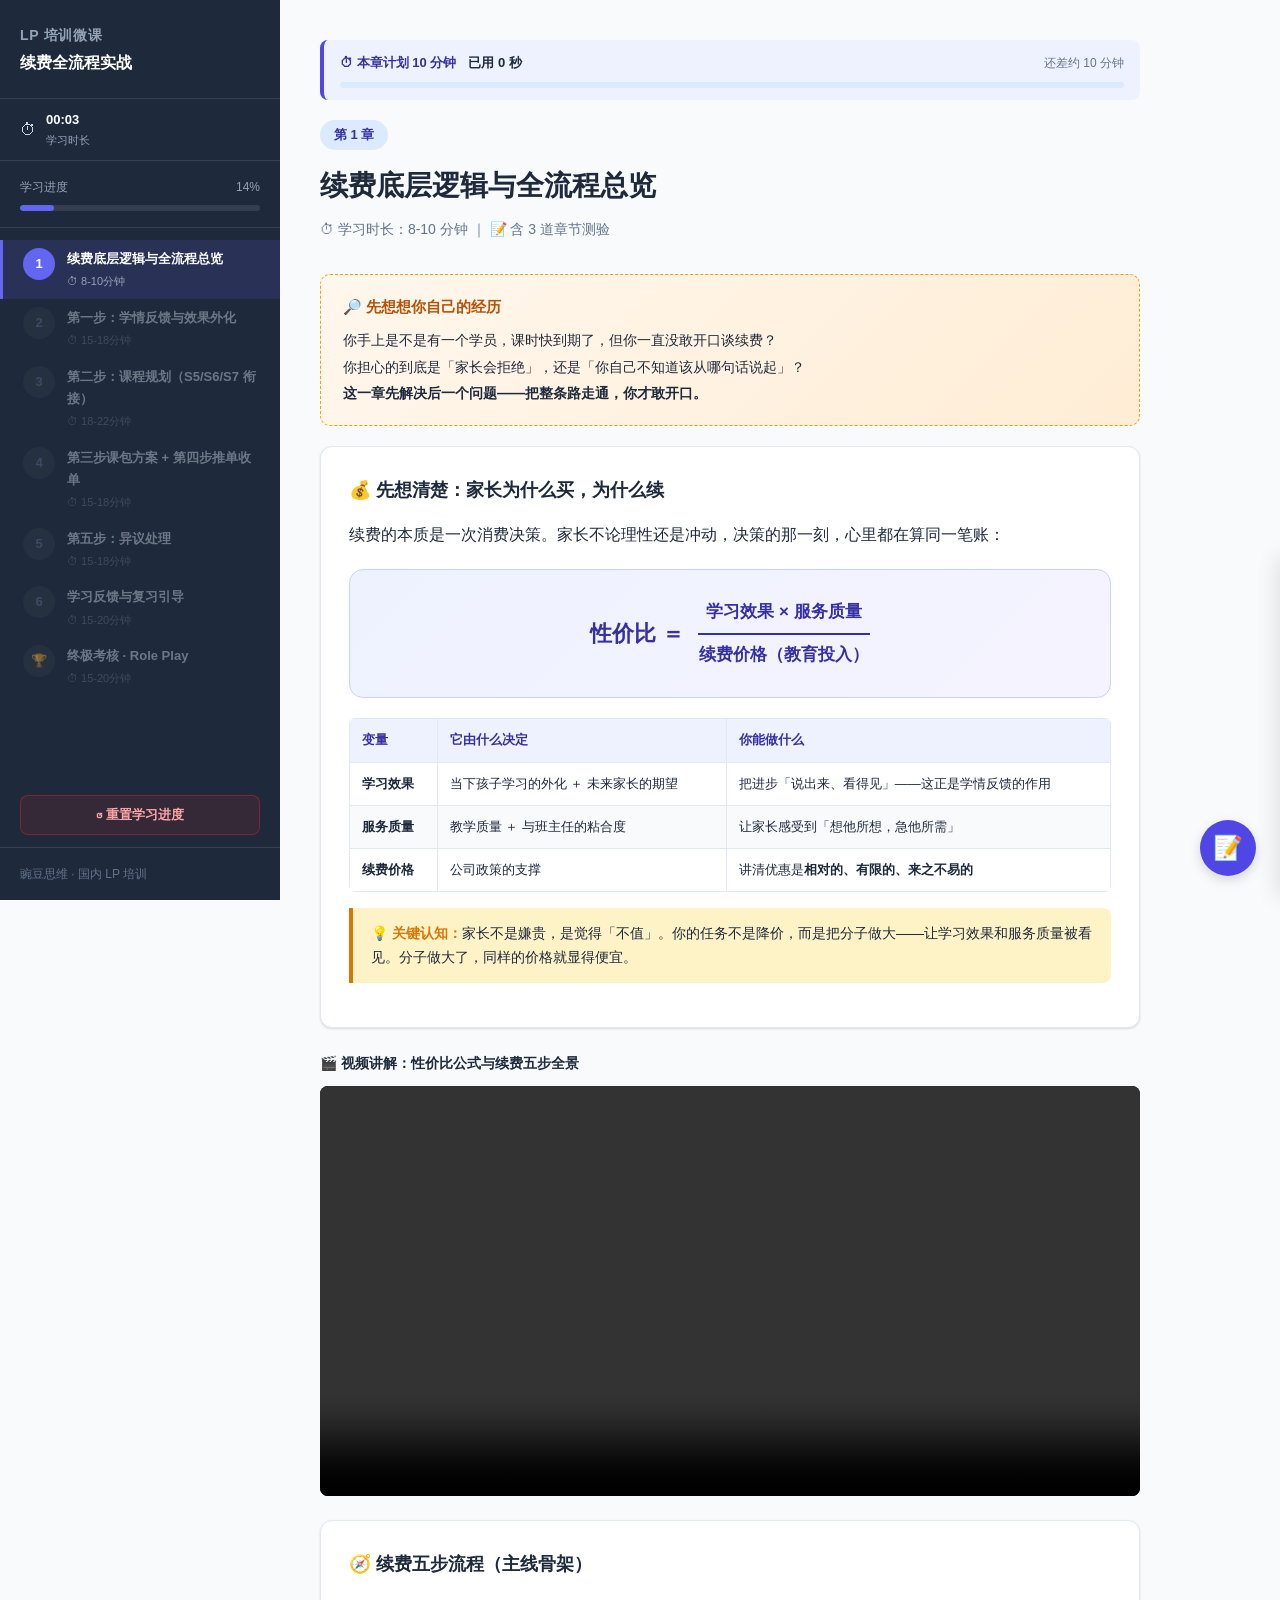
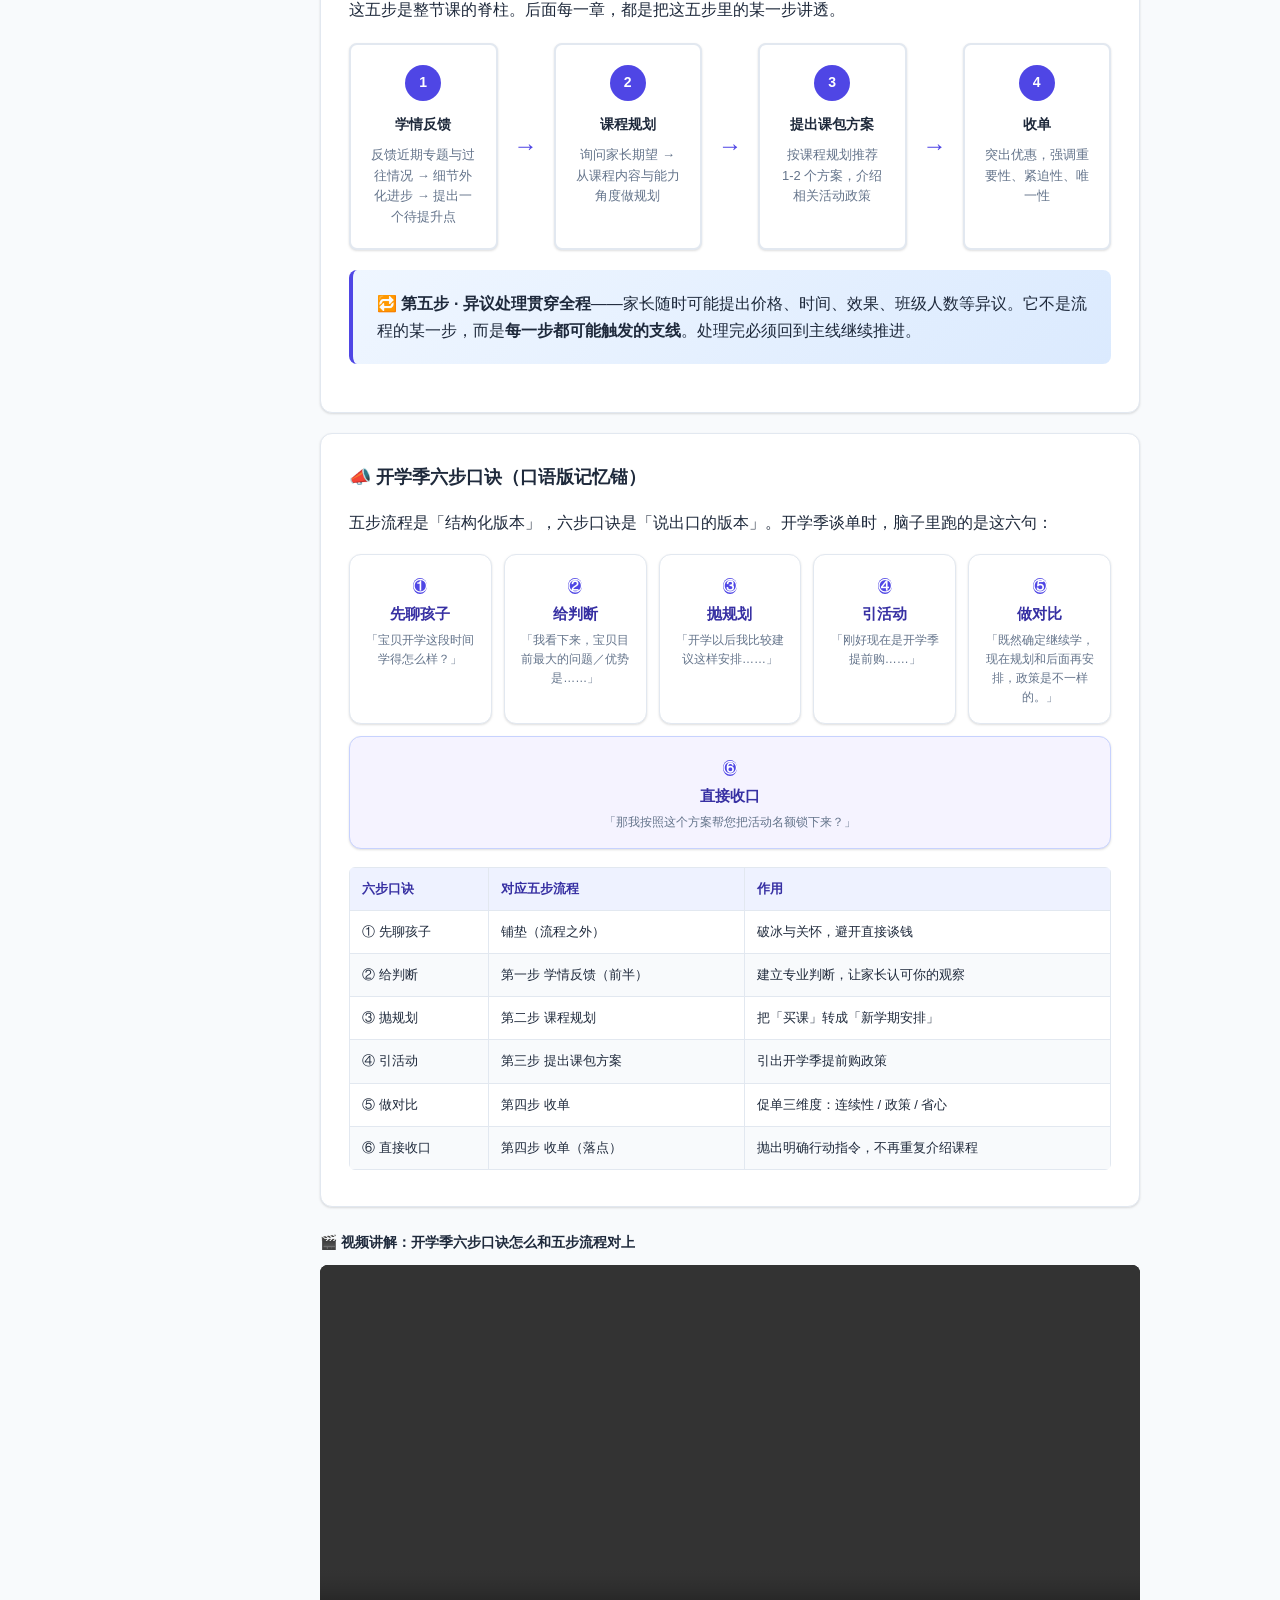
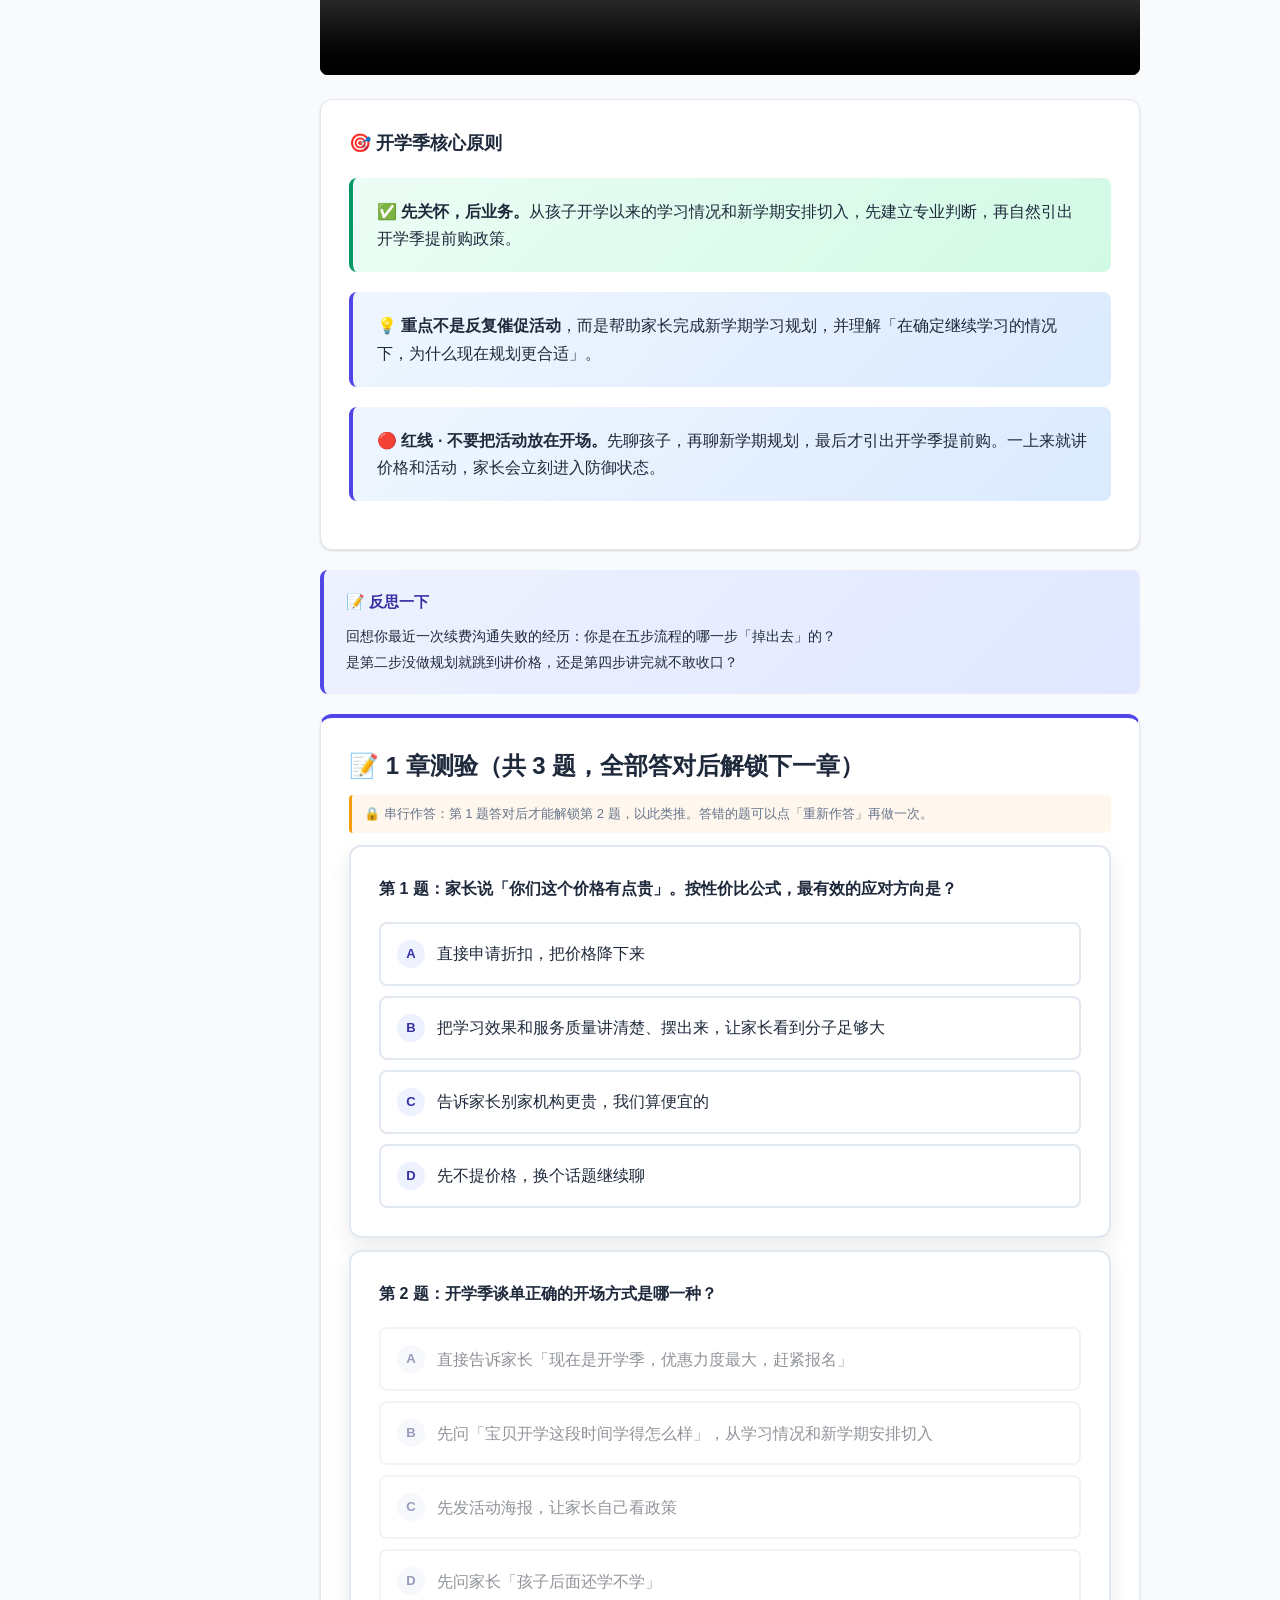
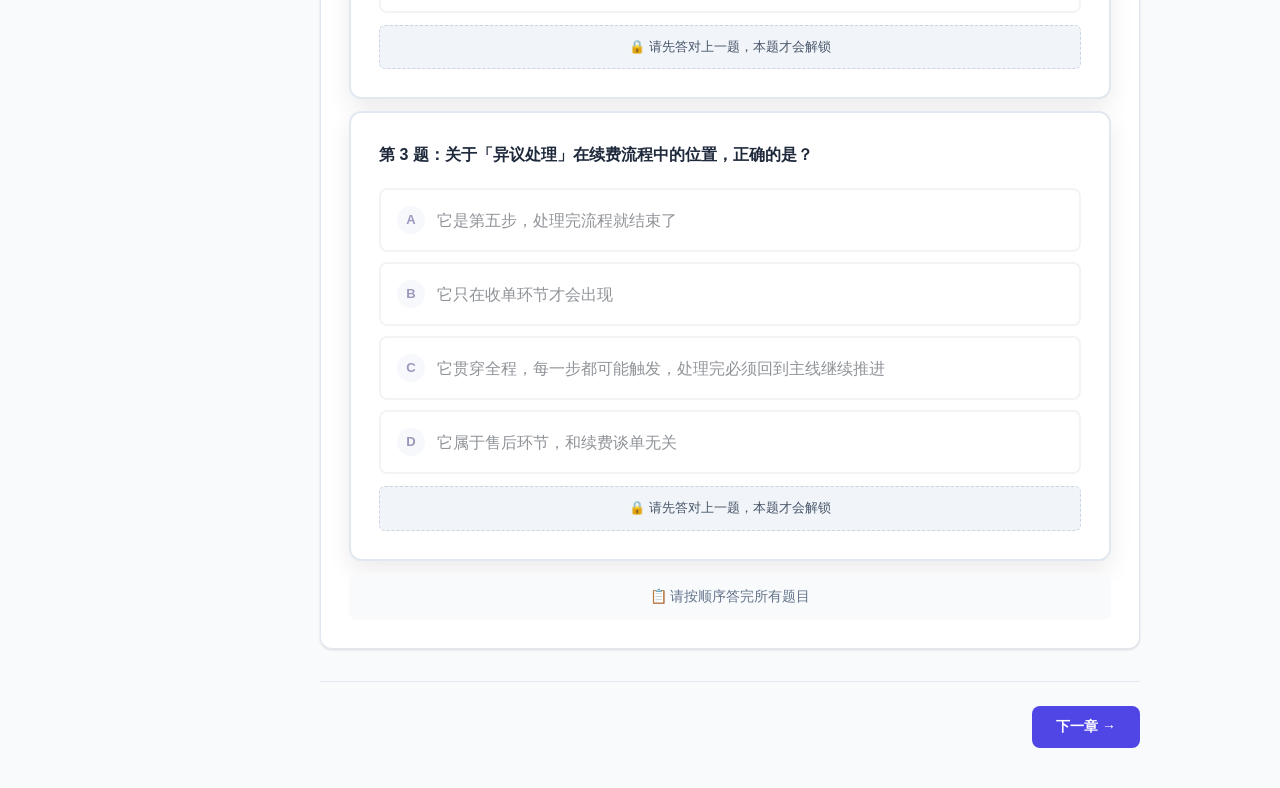
==== commit fe3a663d: "feat: 多人共用设备支持——打开时询问继续/重新开始 + 侧边栏重置学习进度 背景：进度存浏览器 localStorage（按 origin），同一台电脑第 2 个人打开 会看到第 1 个人的全部" ====
--- a/index.html
+++ b/index.html
@@ -484,6 +484,22 @@
   .chapter-plan-bar .cp-rest{font-size:12px;margin-left:0}
 }
 
+/* ---------- 重置/继续学习进度弹层 + 侧边栏重置按钮（多人共用设备） ---------- */
+.reset-overlay{display:none;position:fixed;inset:0;background:rgba(15,23,42,.6);z-index:1000;justify-content:center;align-items:center;padding:20px}
+.reset-overlay.show{display:flex}
+.reset-modal{background:var(--card);border-radius:var(--radius);padding:32px 28px;max-width:400px;width:100%;text-align:center;box-shadow:0 20px 60px rgba(0,0,0,.25)}
+.reset-modal .reset-icon{font-size:40px;margin-bottom:8px}
+.reset-modal h2{font-size:20px;font-weight:800;color:var(--text);margin-bottom:8px}
+.reset-modal .reset-desc{font-size:14px;color:var(--text-secondary);margin-bottom:20px;line-height:1.8}
+.reset-actions{display:flex;gap:12px;justify-content:center;flex-wrap:wrap}
+.reset-actions .btn{flex:1;min-width:130px}
+.btn-reset-danger{background:var(--danger);color:#fff}
+.btn-reset-danger:hover{background:#B91C1C;transform:translateY(-1px)}
+.btn-outline-reset{background:var(--card);color:var(--danger);border:2px solid var(--danger)}
+.btn-outline-reset:hover{background:#FEF2F2}
+.sidebar-reset{margin:0 20px 12px;padding:10px 12px;border-radius:var(--radius-sm);border:1px solid rgba(220,38,38,.45);background:rgba(220,38,38,.12);color:#FCA5A5;font-size:13px;font-weight:600;cursor:pointer;transition:all .2s;width:calc(100% - 40px);font-family:inherit}
+.sidebar-reset:hover{background:rgba(220,38,38,.28);color:#fff}
+
 </style>
 </head>
 <body>
@@ -494,6 +510,7 @@
 <div class="study-timer"><span class="timer-icon">⏱</span><div><div class="timer-display" id="timerDisplay">00:00</div><div class="timer-label">学习时长</div></div></div>
 <div class="sidebar-progress"><div class="progress-label"><span>学习进度</span><span id="progressPercent">0%</span></div><div class="progress-bar"><div class="progress-fill" id="progressFill"></div></div></div>
 <div class="sidebar-nav" id="sidebarNav"></div>
+<button class="sidebar-reset" id="btn-reset-progress" onclick="openResetConfirm()">↺ 重置学习进度</button>
 <div class="sidebar-footer">豌豆思维 · 国内 LP 培训</div>
 </div>
 <div class="sidebar-overlay" id="sidebarOverlay" onclick="toggleSidebar()"></div>
@@ -517,8 +534,30 @@
 <button class="btn btn-outline" onclick="toggleNotes()" style="margin-top:12px;width:100%">关闭</button>
 </div>
 
+<!-- 重置/继续学习进度弹层（同一台电脑多人共用场景） -->
+<div class="reset-overlay" id="resetOverlay">
+<div class="reset-modal" id="resumeCard" style="display:none">
+<div class="reset-icon">📖</div>
+<h2>检测到学习记录</h2>
+<p class="reset-desc">这台设备上已有学习进度和笔记。<br>可以接着上次继续，也可以清空后重新开始。</p>
+<div class="reset-actions">
+<button class="btn" id="btnResumeContinue" onclick="resumeContinue()">▶ 继续上次学习</button>
+<button class="btn btn-outline-reset" id="btnResumeReset" onclick="resumeToResetConfirm()">🔄 重新开始</button>
+</div>
+</div>
+<div class="reset-modal" id="resetConfirmCard" style="display:none">
+<div class="reset-icon">⚠️</div>
+<h2>确认重置学习进度？</h2>
+<p class="reset-desc">将清除本设备上的做题记录、笔记、学习时长和证书姓名。<br>清除后无法恢复，请确认这是你想要的操作。</p>
+<div class="reset-actions">
+<button class="btn btn-outline" id="btnResetCancel" onclick="cancelResetConfirm()">取消</button>
+<button class="btn btn-reset-danger" id="btnResetConfirm" onclick="resetAllProgress()">确认重置</button>
+</div>
+</div>
+</div>
+
 <!-- ===== 课程数据（JSON） ===== -->
-<script id="appDataJson" type="application/json">{"title":"续费全流程实战","lsPrefix":"cn_lp_renewal","orgName":"豌豆思维","aiBaseUrl":"https://api.xiaomimimo.com/v1","aiModel":"mimo-v2.5-pro","allowedHosts":["ruanqiaoyun0-a11y.github.io","localhost","127.0.0.1"],"sections":[{"id":"s1","title":"续费底层逻辑与全流程总览","duration":"8-10分钟","icon":"1","type":"content_quiz","content":"\n<div class=\"section-header\">\n  <span class=\"section-badge\">第 1 章</span>\n  <h1>续费底层逻辑与全流程总览</h1>\n  <p class=\"duration\">⏱ 学习时长：8-10 分钟 ｜ 📝 含 3 道章节测验</p>\n</div>\n\n<div class=\"activate-box\">\n  <span class=\"at\">🔎 先想想你自己的经历</span>\n  你手上是不是有一个学员，课时快到期了，但你一直没敢开口谈续费？<br>\n  你担心的到底是「家长会拒绝」，还是「你自己不知道该从哪句话说起」？<br>\n  <strong>这一章先解决后一个问题——把整条路走通，你才敢开口。</strong>\n</div>\n\n<div class=\"card\">\n  <h2 class=\"card-title\">💰 先想清楚：家长为什么买，为什么续</h2>\n  <p>续费的本质是一次消费决策。家长不论理性还是冲动，决策的那一刻，心里都在算同一笔账：</p>\n  <div class=\"formula-box\">\n    <div class=\"formula-main\">性价比 ＝ <span class=\"frac\"><span class=\"num\">学习效果 × 服务质量</span><span class=\"den\">续费价格（教育投入）</span></span></div>\n  </div>\n  <div class=\"table-wrap\">\n    <table>\n      <thead><tr><th>变量</th><th>它由什么决定</th><th>你能做什么</th></tr></thead>\n      <tbody>\n        <tr>\n          <td><strong>学习效果</strong></td>\n          <td>当下孩子学习的外化 ＋ 未来家长的期望</td>\n          <td>把进步「说出来、看得见」——这正是学情反馈的作用</td>\n        </tr>\n        <tr>\n          <td><strong>服务质量</strong></td>\n          <td>教学质量 ＋ 与班主任的粘合度</td>\n          <td>让家长感受到「想他所想，急他所需」</td>\n        </tr>\n        <tr>\n          <td><strong>续费价格</strong></td>\n          <td>公司政策的支撑</td>\n          <td>讲清优惠是<strong>相对的、有限的、来之不易的</strong></td>\n        </tr>\n      </tbody>\n    </table>\n  </div>\n  <div class=\"tips-box\">💡 <strong>关键认知：</strong>家长不是嫌贵，是觉得「不值」。你的任务不是降价，而是把分子做大——让学习效果和服务质量被看见。分子做大了，同样的价格就显得便宜。</div>\n</div>\n\n<div class=\"video-wrapper\">\n  <div class=\"video-label\">🎬 视频讲解：性价比公式与续费五步全景</div>\n  <video controls preload=\"metadata\" playsinline webkit-playsinline><source src=\"ch1_v1.mp4\" type=\"video/mp4\"></video>\n</div>\n\n<div class=\"card\">\n  <h2 class=\"card-title\">🧭 续费五步流程（主线骨架）</h2>\n  <p style=\"margin-bottom:16px;\">这五步是整节课的脊柱。后面每一章，都是把这五步里的某一步讲透。</p>\n  <div class=\"flow-steps\">\n    <div class=\"flow-step\">\n      <div class=\"step-num\">1</div>\n      <h4>学情反馈</h4>\n      <p>反馈近期专题与过往情况 → 细节外化进步 → 提出一个待提升点</p>\n    </div>\n    <div class=\"flow-arrow\">→</div>\n    <div class=\"flow-step\">\n      <div class=\"step-num\">2</div>\n      <h4>课程规划</h4>\n      <p>询问家长期望 → 从课程内容与能力角度做规划</p>\n    </div>\n    <div class=\"flow-arrow\">→</div>\n    <div class=\"flow-step\">\n      <div class=\"step-num\">3</div>\n      <h4>提出课包方案</h4>\n      <p>按课程规划推荐 1-2 个方案，介绍相关活动政策</p>\n    </div>\n    <div class=\"flow-arrow\">→</div>\n    <div class=\"flow-step\">\n      <div class=\"step-num\">4</div>\n      <h4>收单</h4>\n      <p>突出优惠，强调重要性、紧迫性、唯一性</p>\n    </div>\n  </div>\n  <div class=\"highlight-box\" style=\"margin-top:16px;\">🔁 <strong>第五步 · 异议处理贯穿全程</strong>——家长随时可能提出价格、时间、效果、班级人数等异议。它不是流程的某一步，而是<strong>每一步都可能触发的支线</strong>。处理完必须回到主线继续推进。</div>\n</div>\n\n<div class=\"card\">\n  <h2 class=\"card-title\">📣 开学季六步口诀（口语版记忆锚）</h2>\n  <p style=\"margin-bottom:16px;\">五步流程是「结构化版本」，六步口诀是「说出口的版本」。开学季谈单时，脑子里跑的是这六句：</p>\n  <div class=\"mnemonic-flow\">\n    <div class=\"mn-item\"><span class=\"mn-i\">①</span><div class=\"mn-t\">先聊孩子</div><div class=\"mn-q\">「宝贝开学这段时间学得怎么样？」</div></div>\n    <div class=\"mn-item\"><span class=\"mn-i\">②</span><div class=\"mn-t\">给判断</div><div class=\"mn-q\">「我看下来，宝贝目前最大的问题／优势是……」</div></div>\n    <div class=\"mn-item\"><span class=\"mn-i\">③</span><div class=\"mn-t\">抛规划</div><div class=\"mn-q\">「开学以后我比较建议这样安排……」</div></div>\n    <div class=\"mn-item\"><span class=\"mn-i\">④</span><div class=\"mn-t\">引活动</div><div class=\"mn-q\">「刚好现在是开学季提前购……」</div></div>\n    <div class=\"mn-item\"><span class=\"mn-i\">⑤</span><div class=\"mn-t\">做对比</div><div class=\"mn-q\">「既然确定继续学，现在规划和后面再安排，政策是不一样的。」</div></div>\n    <div class=\"mn-item mn-last\"><span class=\"mn-i\">⑥</span><div class=\"mn-t\">直接收口</div><div class=\"mn-q\">「那我按照这个方案帮您把活动名额锁下来？」</div></div>\n  </div>\n  <div class=\"table-wrap\" style=\"margin-top:18px;\">\n    <table>\n      <thead><tr><th>六步口诀</th><th>对应五步流程</th><th>作用</th></tr></thead>\n      <tbody>\n        <tr><td>① 先聊孩子</td><td>铺垫（流程之外）</td><td>破冰与关怀，避开直接谈钱</td></tr>\n        <tr><td>② 给判断</td><td>第一步 学情反馈（前半）</td><td>建立专业判断，让家长认可你的观察</td></tr>\n        <tr><td>③ 抛规划</td><td>第二步 课程规划</td><td>把「买课」转成「新学期安排」</td></tr>\n        <tr><td>④ 引活动</td><td>第三步 提出课包方案</td><td>引出开学季提前购政策</td></tr>\n        <tr><td>⑤ 做对比</td><td>第四步 收单</td><td>促单三维度：连续性 / 政策 / 省心</td></tr>\n        <tr><td>⑥ 直接收口</td><td>第四步 收单（落点）</td><td>抛出明确行动指令，不再重复介绍课程</td></tr>\n      </tbody>\n    </table>\n  </div>\n</div>\n\n<div class=\"video-wrapper\">\n  <div class=\"video-label\">🎬 视频讲解：开学季六步口诀怎么和五步流程对上</div>\n  <video controls preload=\"metadata\" playsinline webkit-playsinline><source src=\"ch1_v2.mp4\" type=\"video/mp4\"></video>\n</div>\n\n<div class=\"card\">\n  <h2 class=\"card-title\">🎯 开学季核心原则</h2>\n  <div class=\"highlight-box success\">✅ <strong>先关怀，后业务。</strong>从孩子开学以来的学习情况和新学期安排切入，先建立专业判断，再自然引出开学季提前购政策。</div>\n  <div class=\"highlight-box\">💡 <strong>重点不是反复催促活动</strong>，而是帮助家长完成新学期学习规划，并理解「在确定继续学习的情况下，为什么现在规划更合适」。</div>\n  <div class=\"highlight-box danger\">🔴 <strong>红线 · 不要把活动放在开场。</strong>先聊孩子，再聊新学期规划，最后才引出开学季提前购。一上来就讲价格和活动，家长会立刻进入防御状态。</div>\n</div>\n\n<div class=\"reflect-box\">\n  <span class=\"rt\">📝 反思一下</span>\n  回想你最近一次续费沟通失败的经历：你是在五步流程的哪一步「掉出去」的？<br>\n  是第二步没做规划就跳到讲价格，还是第四步讲完就不敢收口？\n</div>\n"},{"id":"s2","title":"第一步：学情反馈与效果外化","duration":"15-18分钟","icon":"2","type":"content_quiz","content":"\n<div class=\"section-header\">\n  <span class=\"section-badge\">第 2 章</span>\n  <h1>第一步：学情反馈与效果外化</h1>\n  <p class=\"duration\">⏱ 学习时长：15-18 分钟 ｜ 📝 含 3 道章节测验</p>\n</div>\n\n<div class=\"activate-box\">\n  <span class=\"at\">🔎 先想想你自己的经历</span>\n  你跟家长说「宝贝最近进步很大」——家长心里想的是什么？<br>\n  「你这话跟谁都能说。」<br>\n  <strong>学情反馈的全部功夫，就在于把「进步很大」变成家长没法不信的细节。</strong>\n</div>\n\n<div class=\"card\">\n  <h2 class=\"card-title\">📋 学情反馈四要素</h2>\n  <p style=\"margin-bottom:16px;\">SOP 上写的是三件事，但完整的学情反馈其实是四步——最后一步最容易漏，而它恰恰是通向课程规划的桥。</p>\n  <div class=\"step-list\">\n    <div class=\"step-item\">\n      <div class=\"step-num-big\">1</div>\n      <div class=\"step-content\">\n        <h4>反馈近期学习的专题内容及过往学习情况</h4>\n        <p>说出具体专题名和这个专题到底在学什么，让家长感受到你<strong>真的在看他的孩子</strong>。</p>\n        <div class=\"script-tpl\">孩子最近学习了 <span class=\"var\">XX 专题</span>，第一个专题是《排队与间隔》，主要学习求「第几个」「共几个」的排队问题、植树问题里间隔与总长的互求，还要判断有余数时结论怎么取，<strong>重点培养的是孩子的「点与段」关系——把生活场景抽象成数学关系，这是三年级应用题最重要的地基</strong>。<br><br>第二个专题学习的是《合理安排与新定义运算》，主要学习多件事的先后顺序统筹、任务分配中的时间优化，以及按新定义的符号规则去运算、找规律解决没见过的新问题，<strong>重点培养孩子有计划、有顺序地做事的习惯，同时练出「面对没见过的规则也敢想会算」的灵活度</strong>。</div>\n      </div>\n    </div>\n    <div class=\"step-item\">\n      <div class=\"step-num-big\">2</div>\n      <div class=\"step-content\">\n        <h4>通过细节描述学员的进步，效果外化</h4>\n        <p>这一步的关键词是<strong>「结合家长报名初衷」</strong>——家长当初为什么报，就要往那个方向外化。具体见下一张卡片的三大抓手。</p>\n      </div>\n    </div>\n    <div class=\"step-item\">\n      <div class=\"step-num-big\">3</div>\n      <div class=\"step-content\">\n        <h4>提出至少一个待提升点，并提出建议</h4>\n        <p>只夸不提问题，家长反而不信。但提问题要「<strong>发现问题 + 给出办法</strong>」成对出现，绝不能只丢问题。</p>\n      </div>\n    </div>\n    <div class=\"step-item\">\n      <div class=\"step-num-big\">4</div>\n      <div class=\"step-content\">\n        <h4>过渡到学习规划（先问家长的期望）</h4>\n        <p>不要自己直接讲规划，<strong>先问家长对新阶段有什么期望</strong>。家长说出来的期望，就是后面课程规划的靶子。</p>\n      </div>\n    </div>\n  </div>\n</div>\n\n<div class=\"card\">\n  <h2 class=\"card-title\">📚 S6 上半年知识点地图（7-12 月真实专题）</h2>\n  <p style=\"margin-bottom:14px;\">「孩子到底在学什么」不能靠编。下面是 <strong>S6（三年级）上半学年 7-12 月</strong>的真实课程安排，共 <strong>6 个月 × 12 个专题</strong>，逐条对应知识点和要练出的能力。<strong>反馈时挑最近学完的 1-2 个专题说透即可</strong>（例如 9 月底、10 月初，刚学完的就是 9 月的《排队与间隔》《合理安排与新定义运算》），其余作为你的储备——家长随口问「后面要学什么」，你也能张口就来。</p>\n  <div class=\"table-wrap\">\n    <table>\n      <thead><tr><th>月份</th><th>专题</th><th>在学什么（核心内容）</th><th>孩子应掌握的能力</th></tr></thead>\n      <tbody>\n        <tr><td rowspan=\"2\"><strong>7 月</strong></td><td><strong>《鸡兔同笼》</strong></td><td>按头数与腿数的关系画图求鸡兔数量；取中列表法；假设全鸡或全兔的假设法；从结果往回推的倒推策略</td><td>把看不见的数量关系<strong>画出来、列出来</strong>，学会「假设—比较—调整」的经典解题思路</td></tr>\n        <tr><td><strong>《四则混合运算》</strong></td><td>含括号和多步算式的运算顺序；分步算式合并为综合算式；凑整、去括号等加减巧算；四则运算的实际应用</td><td>计算从「算得对」升级到「<strong>算得巧、写得规范</strong>」</td></tr>\n        <tr><td rowspan=\"2\"><strong>8 月</strong></td><td><strong>《长度与周长》</strong></td><td>认识毫米、分米、千米并掌握单位换算；路程比较与路线判断；规则与不规则图形的周长；剪拼变形等进阶周长</td><td>打通「图形边与单位」的关系，养成<strong>动手画图分析</strong>的习惯</td></tr>\n        <tr><td><strong>《多位数乘法》</strong></td><td>两、三位数乘一位数的不进位与进位笔算；乘数中间或末尾有 0 的乘法；按情境选估大估小的估算策略；分析算式的最大最小情况</td><td>多位数乘法的<strong>准确率</strong>，会用估算判断结果是否合理</td></tr>\n        <tr><td rowspan=\"2\"><strong>9 月</strong></td><td><strong>《排队与间隔》</strong></td><td>求「第几个」「共几个」的排队问题；植树问题中间隔与总长的互求；有余数除法结论的判断；矛盾分析与画图推理</td><td>从生活场景抽象出<strong>「点与段」的关系</strong>，知道有余数时结论怎么取</td></tr>\n        <tr><td><strong>《合理安排与新定义运算》</strong></td><td>多件事的先后顺序统筹；任务分配中的时间优化；按新符号规则运算；找规律解决新问题</td><td><strong>有计划、有顺序</strong>地做事；面对没见过的规则敢想会算</td></tr>\n        <tr><td rowspan=\"2\"><strong>10 月</strong></td><td><strong>《分数的初步认识》</strong></td><td>认识几分之一、几分之几和单位「1」；同分母、同分子及多个分数比较大小；同分母分数加减与混合运算；用分数解决生活问题</td><td>建立<strong>「整体与部分」的份数概念</strong>——三年级「分水岭」的第一根支柱</td></tr>\n        <tr><td><strong>《多位数除法》</strong></td><td>口算除法与有余数除法；两、三位数除以一位数；商中间、末尾有 0 的写法；用「商×除数＋余数」验算</td><td>竖式计算<strong>规范、会用验算自查</strong>，把粗心率降下来</td></tr>\n        <tr><td rowspan=\"2\"><strong>11 月</strong></td><td><strong>《倍数与年月日》</strong></td><td>求一个数的几倍、比几倍多几少几；按周期规律求第 N 个；认识大小月并用月历推算日期；同月、跨月的日期巧算</td><td>把「倍」从口诀升级为<strong>解题工具</strong>，建立<strong>时间量感</strong></td></tr>\n        <tr><td><strong>《小数的初步认识》</strong></td><td>认识小数并比较大小；小数点对齐的加减计算；用首位末位分析破数字谜；综合进位信息推理竖式谜</td><td>数概念从整数扩展到小数，练<strong>「从信息反推过程」</strong></td></tr>\n        <tr><td rowspan=\"2\"><strong>12 月</strong></td><td><strong>《归一归总与倍比》</strong></td><td>先求单一量再求总量的归一法；先求总量再分份的归总法；抓住总量不变处理分配；用倍数比较处理数量变化</td><td>三步应用题的<strong>「中间问题链」</strong>——先求什么、再求什么，规划解题路径</td></tr>\n        <tr><td><strong>《数学原理应用》</strong></td><td>用估算比大小；按分类相加的加法原理数路线、数钱币；按分步相乘的乘法原理做选择；数字排列与含 0 组数</td><td>接触计数原理的雏形，<strong>有序思考、不重不漏</strong></td></tr>\n      </tbody>\n    </table>\n  </div>\n  <div class=\"tips-box\">💡 讲解口诀：<strong>「学什么」说概念，「练什么」说能力</strong>。比如讲分数，不要只说「学了分数」，要说「认识了几分之一和单位『1』，现在分蛋糕他知道问『平均分成几份、取了几份』——这是三年级最重要的份数概念」。家长听到的是<strong>自家孩子的具体变化</strong>，不是课程介绍。</div>\n</div>\n\n<div class=\"video-wrapper\">\n  <div class=\"video-label\">🎬 视频讲解：学情反馈四要素与效果外化三大抓手</div>\n  <video controls preload=\"metadata\" playsinline webkit-playsinline><source src=\"ch2_v1.mp4\" type=\"video/mp4\"></video>\n</div>\n\n<div class=\"card\">\n  <h2 class=\"card-title\">🔍 效果外化三大抓手</h2>\n  <p style=\"margin-bottom:16px;\">进步不能笼统地说。从这三个方向任选 1-2 个，说到具体细节，家长才会觉得「这是真的看了我孩子」。</p>\n\n  <div class=\"outer-card\">\n    <h3>抓手一 · 知识内容 ＋ 方法、能力</h3>\n    <p>走「<strong>起点困难 → 过程投入 → 结果变化 → 能力沉淀</strong>」的时间线，对比感就出来了。</p>\n    <div class=\"script-tpl\">老师反馈刚开始学习 <span class=\"var\">XX 知识</span> 的时候孩子在理解上还有些困难，但是经过<strong>课后练习和时间的消化</strong>，孩子在相应专题的自评上，结果还是非常不错的。而且也<strong>学会了用 XX 方法解决问题</strong>。老师说孩子的 <span class=\"var\">XX 思维</span> 有了很大的提升呢。</div>\n  </div>\n\n  <div class=\"outer-card\">\n    <h3>抓手二 · 学习习惯（四类可量化变化）</h3>\n    <div class=\"table-wrap\">\n      <table>\n        <thead><tr><th>观察角度</th><th>怎么外化</th></tr></thead>\n        <tbody>\n          <tr>\n            <td><strong>学习闭环数据变化</strong></td>\n            <td>呈现前后变化的某个闭环数据——<strong>预习 → 出席 → 课后复习巩固</strong></td>\n          </tr>\n          <tr>\n            <td><strong>积极性（兴趣）变化</strong></td>\n            <td>课堂配合度、回答问题的积极性；对比<strong>学习闭环数据前后变化</strong>（预习、出席、作业完成）；课后主动询问老师问题；从家长口中得到的反馈</td>\n          </tr>\n          <tr>\n            <td><strong>独立性的变化</strong></td>\n            <td>自己记住上课时间、独立上课、独立完成作业</td>\n          </tr>\n          <tr>\n            <td><strong>细心程度的变化</strong></td>\n            <td>从<strong>作业前后正确率对比</strong>来反映</td>\n          </tr>\n        </tbody>\n      </table>\n    </div>\n    <div class=\"tips-box\">💡 学习习惯这一抓手的威力在于<strong>可量化</strong>。「正确率从 60% 升到 85%」比「孩子变细心了」有力十倍。</div>\n  </div>\n\n  <div class=\"outer-card\">\n    <h3>抓手三 · 课堂表现（三个观察面）</h3>\n    <div class=\"three-grid\">\n      <div class=\"tg-item\">\n        <div class=\"tg-h\">🗣 课堂表达情况</div>\n        <ul>\n          <li>是否敢于说话</li>\n          <li>回答问题的语言是否清晰</li>\n          <li>表达是否有条理和顺序</li>\n          <li>词语是否丰富</li>\n        </ul>\n      </div>\n      <div class=\"tg-item\">\n        <div class=\"tg-h\">🎯 上课专注度</div>\n        <ul>\n          <li>老师提问是否能立即回应</li>\n          <li>是否能跟上上课节奏</li>\n          <li>是否离开座位或东张西望</li>\n          <li>是否有小动作或做与课堂无关的事<br>（比如玩玩具、吃水果）</li>\n        </ul>\n      </div>\n      <div class=\"tg-item\">\n        <div class=\"tg-h\">📏 课堂规则意识</div>\n        <ul>\n          <li>主动发言先举手</li>\n          <li>坐姿端正</li>\n          <li>主动向老师问好</li>\n          <li>未轮到自己时不随意打断同学和老师</li>\n          <li>按时进入教室，不迟到不早退</li>\n        </ul>\n      </div>\n    </div>\n  </div>\n</div>\n\n<div class=\"card\">\n  <h2 class=\"card-title\">👦 先判断孩子属于哪一种状态</h2>\n  <p style=\"margin-bottom:16px;\">同样是谈续费，面对不同类型的孩子，学情反馈的落点完全不同。先判断，再开口。</p>\n  <div class=\"table-wrap\">\n    <table>\n      <thead><tr><th>类型</th><th>判断依据</th><th>话术落点</th></tr></thead>\n      <tbody>\n        <tr>\n          <td><strong>A · 表现优秀</strong></td>\n          <td>整体学习状态不错，某个具体表现已经比较稳定</td>\n          <td>「我看宝贝最近整体学习状态还是不错的，尤其是【具体表现】这一块已经比较稳定了。所以这种孩子我反而<strong>不太建议只看眼前剩多少课</strong>，而是要把后面的学习节奏接起来。因为孩子现在已经形成学习状态了，<strong>新学期最怕的其实不是难，而是中间断掉以后又重新适应</strong>。」</td>\n        </tr>\n        <tr>\n          <td><strong>B · 表现平稳</strong></td>\n          <td>不算学得差，但【专注／计算／理解／思维方法】某一块还需要持续练</td>\n          <td>「孩子目前其实不算学得差，主要还是【专注／计算／理解／思维方法】这一块还需要持续练。这种情况下我更<strong>不建议把课程一段一段地看</strong>。思维训练本身就是一个持续积累的过程，前面刚练出来一点，后面如果间隔比较长，<strong>之前建立起来的感觉就容易慢慢掉</strong>。」</td>\n        </tr>\n        <tr>\n          <td><strong>C · 状态不稳定</strong></td>\n          <td>不是完全学不会，而是有时候状态特别好，有时候又明显掉下来</td>\n          <td>「我反而比较关注宝贝这一点。他不是完全学不会，而是有时候状态特别好，有时候又会明显掉下来。这种孩子<strong>最需要的其实不是突然加很多课，而是把学习节奏稳定下来</strong>。所以后面如果继续学，我更建议咱们<strong>提前把新学期的安排定下来</strong>，避免开学以后事情一多，课程反而被放到最后。」</td>\n        </tr>\n      </tbody>\n    </table>\n  </div>\n</div>\n\n<div class=\"video-wrapper\">\n  <div class=\"video-label\">🎬 视频讲解：三种孩子状态的判断与过渡到规划的话术</div>\n  <video controls preload=\"metadata\" playsinline webkit-playsinline><source src=\"ch2_v2.mp4\" type=\"video/mp4\"></video>\n</div>\n\n<div class=\"card\">\n  <h2 class=\"card-title\">🌉 提出待提升点 → 过渡到课程规划</h2>\n  <p style=\"margin-bottom:14px;\">这是第一步和第二步之间的桥。标准句式分三句：<strong>承认问题 → 给出办法 → 转向询问期望</strong>。</p>\n  <div class=\"script-tpl\">\n    <p><strong>① 承认问题：</strong>当然，孩子在过往这段时间的学习中也表现出有需要进步的地方，比如我们授课老师说孩子 <span class=\"var\">XXXX</span>（问题点也可以从效果外化的三个方面展开）。</p>\n    <p style=\"margin-top:10px;\"><strong>② 给出办法（关键：问题必须配办法）：</strong>不过妈妈不要太着急，老师和我既然发现了孩子的问题，就会想办法一起来帮助解决。比如课后妈妈可以 <span class=\"var\">XXXX</span>（提建议）。</p>\n    <p style=\"margin-top:10px;\"><strong>③ 转向询问期望：</strong>另外，结合我们刚刚说的孩子前一阶段已经达成的学习结果和现在存在的一些问题，我和老师对孩子后期的学习规划也有了一些想法。<strong>但我还是要先跟妈妈您了解一下，后面一个阶段您对孩子的学习期望是什么，或者说希望孩子在哪方面再做重点培养和提升？</strong></p>\n  </div>\n  <div class=\"highlight-box danger\">🔴 <strong>红线：</strong>不得贬低孩子，不得把问题归因于「孩子不认真／态度差」。要让家长感觉到你和他是<strong>同一战线</strong>，而不是你在给她列罪状。</div>\n</div>\n\n<div class=\"card\">\n  <h2 class=\"card-title\">🚫 学情反馈常见踩坑</h2>\n  <div class=\"table-wrap\">\n    <table>\n      <thead><tr><th>踩坑</th><th>为什么不行</th><th>怎么改</th></tr></thead>\n      <tbody>\n        <tr><td>「宝贝进步很大」（无细节）</td><td>跟谁都能说，家长无法验证，信任度为零</td><td>替换成具体专题 + 具体能力项 + 具体行为</td></tr>\n        <tr><td>只夸不提问题</td><td>家长会觉得你在推销，反而警惕</td><td>主动提 1 个待提升点，并配一个可执行建议</td></tr>\n        <tr><td>只提问题不给办法</td><td>制造焦虑却不解决，家长会烦躁</td><td>「不过妈妈不要太着急，老师和我发现了问题就会一起帮助解决」</td></tr>\n        <tr><td>提完问题直接讲价格</td><td>跳过了「问期望」，规划就没有靶子</td><td>先问：「后面一个阶段您对孩子的学习期望是什么？」</td></tr>\n      </tbody>\n    </table>\n  </div>\n</div>\n\n<div class=\"reflect-box\">\n  <span class=\"rt\">📝 反思一下</span>\n  挑一个你手上正在跟进的学员，试着用「四要素」完整说出他的学情反馈。<br>\n  你能说出他最近学的 <strong>具体专题名</strong> 吗？能说出一个<strong>可量化的变化</strong>吗？\n</div>\n"},{"id":"s3","title":"第二步：课程规划（S5/S6/S7 衔接）","duration":"18-22分钟","icon":"3","type":"content_quiz","content":"\n<div class=\"section-header\">\n  <span class=\"section-badge\">第 3 章</span>\n  <h1>第二步：课程规划——S5／S6／S7 三级衔接</h1>\n  <p class=\"duration\">⏱ 学习时长：18-22 分钟 ｜ 📝 含 3 道章节测验</p>\n</div>\n\n<div class=\"activate-box\">\n  <span class=\"at\">🔎 先想想你自己的经历</span>\n  家长问「那我们孩子后面到底学什么」，你能答得上来吗？<br>\n  如果你只能说出「接着往上学」，那你在家长心里就不是专业顾问，只是个催单的。<br>\n  <strong>这一章是本课的重心——把 S5、S6、S7 三级的卡点、能力和衔接关系讲透，你才敢做规划。</strong>\n</div>\n\n<div class=\"card\">\n  <h2 class=\"card-title\">🪜 思维培养的三个阶段</h2>\n  <p style=\"margin-bottom:16px;\">先把全景讲清楚。思维培养是长期、系统化的过程，不是上一个学期就能见效的。</p>\n  <div class=\"stage-cards\">\n    <div class=\"stage-card\">\n      <div class=\"stage-tag\">第一阶段</div>\n      <h4>幼儿园阶段</h4>\n      <p>这个阶段孩子的思维比较<strong>具体</strong>，还处于思维初步启蒙的阶段。所以我们的课程主要是<strong>让孩子对思考有兴趣，愿意主动思考和探索</strong>。</p>\n    </div>\n    <div class=\"stage-card stage-hot\">\n      <div class=\"stage-tag\">第二阶段 · 最关键</div>\n      <h4>小学一至三年级（低年级）</h4>\n      <p>这个阶段孩子的<strong>抽象逻辑思维开始萌芽，也是思维的形成期，属于最关键的阶段</strong>。同时孩子要适应幼儿园升小学的转变，无论是学习模式还是评核制度都有变化。我们的课程会重点帮孩子<strong>从学习习惯和能力两方面做好衔接</strong>。</p>\n    </div>\n    <div class=\"stage-card\">\n      <div class=\"stage-tag\">第三阶段</div>\n      <h4>小学四至六年级（高年级）</h4>\n      <p>这个时期孩子的<strong>抽象逻辑思维已经初步建立，进入思维综合运用期</strong>。从课本内容都能明显感受到，不再是简单计算和问答，而是情境应用、多变式练习，需要孩子分析、理解，最后才列出算式计算，<strong>对孩子举一反三的能力要求很高</strong>。所以课程会重点培养<strong>归纳总结、综合运用和知识迁移</strong>的能力。</p>\n    </div>\n  </div>\n</div>\n\n<div class=\"video-wrapper\">\n  <div class=\"video-label\">🎬 视频讲解：思维培养三阶段与九阶体系定位</div>\n  <video controls preload=\"metadata\" playsinline webkit-playsinline><source src=\"ch3_v1.mp4\" type=\"video/mp4\"></video>\n</div>\n\n<div class=\"card\">\n  <h2 class=\"card-title\">🎯 豌豆九阶课程体系 · 四个学段定位</h2>\n  <div class=\"table-wrap\">\n    <table>\n      <thead><tr><th>学段</th><th>级别</th><th>定位</th><th>关键词</th></tr></thead>\n      <tbody>\n        <tr><td>幼小衔接</td><td><strong>S1-S3</strong></td><td>夯实地基</td><td>建立数感与计算规范，突破乘除</td></tr>\n        <tr><td>低年级</td><td><strong>S4-S5</strong></td><td>拉开差距</td><td>突破多步策略与抽象建模</td></tr>\n        <tr class=\"tr-hot\"><td>中年级</td><td><strong>S6-S7</strong></td><td>冲刺满分</td><td>综合运用，严密逻辑，直击压轴</td></tr>\n        <tr><td>高年级</td><td><strong>S8-S9</strong></td><td>全面冲刺</td><td>系统规划，小升初目标清晰</td></tr>\n      </tbody>\n    </table>\n  </div>\n  <div class=\"tips-box\">💡 九阶体系是「螺旋式进阶」——每一级都在前面能力之上叠加。这句话是后面说服家长的基石：<strong>中断学习 = 知识点断层</strong>。</div>\n</div>\n\n<div class=\"card\">\n  <h2 class=\"card-title\">⭐ S5 · 二年级 · 二年级的真正考验</h2>\n  <p class=\"lead-q\">为什么乘除一学就乱、两步题一做就错？</p>\n  <div class=\"level-block\">\n    <div class=\"lb-row\">\n      <div class=\"lb-tag\">定位</div>\n      <div class=\"lb-body\">从「加减思维」到「乘除思维」，从「一步列式」到「分步表达」，从「做完就行」到「做完会验」。<strong>稳稳渡过小学第一个真正意义上的难度分水岭。</strong></div>\n    </div>\n    <div class=\"lb-row\">\n      <div class=\"lb-tag\">最容易卡在哪</div>\n      <div class=\"lb-body\">\n        <div class=\"table-wrap\">\n          <table>\n            <thead><tr><th>家长常见误判</th><th>孩子表现</th><th>底层问题</th></tr></thead>\n            <tbody>\n              <tr>\n                <td>「口诀背了半年还卡壳，就是不用心」</td>\n                <td>乘法口诀顺口溜背得溜，换个顺序就不会，3×5 和 5×3 分不清楚</td>\n                <td><strong>乘法意义和数感没有建立。</strong>孩子不理解「几个几」的本质，只会单向顺口溜，不会双向灵活调用</td>\n              </tr>\n              <tr>\n                <td>「除法不就是乘法反过来吗，多练几道就好了」</td>\n                <td>看到「分」字就用除法，经常乘除混用，平均分和包含除分不清</td>\n                <td><strong>除法模型没有建立。</strong>两种除法情境不区分，只能靠字面猜运算</td>\n              </tr>\n              <tr>\n                <td>「两步题多读几遍就会了」</td>\n                <td>两步应用题读完题就发呆，根本不知道先算哪个</td>\n                <td><strong>中间问题提取能力未建立。</strong>缺少「先拆再算」的分步思维</td>\n              </tr>\n            </tbody>\n          </table>\n        </div>\n      </div>\n    </div>\n    <div class=\"lb-row\">\n      <div class=\"lb-tag\">本级能力建立</div>\n      <div class=\"lb-body\"><ul class=\"cap-list\">\n        <li>口诀更熟——能正着倒着灵活调用，计算题不再卡壳</li>\n        <li>题意更明——能找中间问题分步拆，两步题不瞎凑</li>\n        <li>关系更清——能画线段图析倍数关系，应用思路更清晰</li>\n        <li>过程更稳——能不跳步规范书写，做完会验算自纠</li>\n      </ul></div>\n    </div>\n    <div class=\"lb-row\">\n      <div class=\"lb-tag\">家长会看到的变化</div>\n      <div class=\"lb-body\"><ul class=\"cap-list chg\">\n        <li>计算题不再卡壳，乘除不再混用</li>\n        <li>两步应用题不再瞎凑，能说出先算什么</li>\n        <li>会主动画线段图理清倍数关系</li>\n        <li>做完会自己验算，不再等老师检查</li>\n      </ul></div>\n    </div>\n  </div>\n</div>\n\n<div class=\"card\">\n  <h2 class=\"card-title\">⭐ S6 · 三年级 · 三年级的真正考验</h2>\n  <p class=\"lead-q\">为什么「突然就跟不上了」？</p>\n  <div class=\"level-block\">\n    <div class=\"lb-row\">\n      <div class=\"lb-tag\">定位</div>\n      <div class=\"lb-body\"><strong>小学第一道分水岭</strong>——分数登场、多位数乘除成为日常、应用题从两步骤跃升到三四步。很多孩子在这个阶段出现明显的成绩波动，家长归结为「孩子不认真」，但根源在于<strong>知识体系和思维方式的全面升级</strong>。孩子需要的不是更多刷题，而是系统性的思维工具升级。<br>从「具体数量」到「分数概念」，从「直来直往」到「多步策略」，从「算出答案」到「讲清逻辑」的三个跨越。</div>\n    </div>\n    <div class=\"lb-row\">\n      <div class=\"lb-tag\">最容易卡在哪</div>\n      <div class=\"lb-body\">\n        <div class=\"table-wrap\">\n          <table>\n            <thead><tr><th>家长常见误判</th><th>孩子表现</th><th>底层问题</th></tr></thead>\n            <tbody>\n              <tr>\n                <td>「分数就是上下两个数，画图看看就懂了」</td>\n                <td>分子分母搞反，比较大小总猜错，「几分之几」靠惯性做</td>\n                <td><strong>分数「份数」意义没建立。</strong>孩子不理解「整体与部分」的关系，只会按表面数字操作</td>\n              </tr>\n              <tr>\n                <td>「多位数乘除就是算得慢，多练练好了」</td>\n                <td>三位数 × 两位数算到一半就乱，除法竖式缺位漏位</td>\n                <td><strong>算理不清 ＋ 巧算策略缺失。</strong>只会机械套竖式，不懂位值和运算律的灵活运用</td>\n              </tr>\n              <tr>\n                <td>「应用题多读两遍就想出来了」</td>\n                <td>多步应用题直接空着，或者只做第一步就结束</td>\n                <td><strong>信息分层提取和策略规划没建立。</strong>多步题的难点在「中间问题链」，需要系统拆解方法</td>\n              </tr>\n            </tbody>\n          </table>\n        </div>\n      </div>\n    </div>\n    <div class=\"lb-row\">\n      <div class=\"lb-tag\">本级能力建立</div>\n      <div class=\"lb-body\"><ul class=\"cap-list\">\n        <li>概念更懂——能理解分数份数意义，概念题不靠猜</li>\n        <li>计算更巧——能灵活用巧算策略，多位数乘除拿满分</li>\n        <li>建模更清——能画问题链分步拆，多步题思路更清晰</li>\n        <li>思路更活——能假设列表破趣题，遇到新题有方法</li>\n        <li>会检查自纠——把粗心率降下来</li>\n      </ul></div>\n    </div>\n    <div class=\"lb-row\">\n      <div class=\"lb-tag\">家长会看到的变化</div>\n      <div class=\"lb-body\"><ul class=\"cap-list chg\">\n        <li>分数题不再靠猜，有理有据</li>\n        <li>多位数乘除计算正确率大幅提升</li>\n        <li>多步应用题能写出清晰步骤链</li>\n        <li>课堂会举手讲思路，自信心增强</li>\n      </ul></div>\n    </div>\n    <div class=\"lb-row lb-key\">\n      <div class=\"lb-tag\">🔑 说服家长的关键</div>\n      <div class=\"lb-body\">S6 处于<strong>中年级起点，是拉开差距的关键一年</strong>。分数概念和多步应用题的掌握程度，<strong>将直接决定四五年级能否持续保持优势</strong>，也是小升初拔高的必备地基。</div>\n    </div>\n  </div>\n</div>\n\n<div class=\"card\">\n  <h2 class=\"card-title\">⭐ S7 · 四年级 · 四年级的真正考验</h2>\n  <p class=\"lead-q\">为什么「读懂题目却做不出来」？</p>\n  <div class=\"level-block\">\n    <div class=\"lb-row\">\n      <div class=\"lb-tag\">定位</div>\n      <div class=\"lb-body\"><strong>抽象思维转折点</strong>——亿以内大数登场、角度几何正式引入、相遇追及问题首次出现、小数乘除运算全面升级。很多孩子在这里出现「读得懂题但列不出式」的困境，家长焦虑地发现——<strong>刷题已经不管用了</strong>。问题的本质不是不努力，而是思维方式需要从「直觉型」升级为「建模型」。<br>从「看题就猜」到「画图建模」，从「单步直算」到「多步策略」，从「做了就行」到「做了必对」的三个跨越。</div>\n    </div>\n    <div class=\"lb-row\">\n      <div class=\"lb-tag\">最容易卡在哪</div>\n      <div class=\"lb-body\">\n        <div class=\"table-wrap\">\n          <table>\n            <thead><tr><th>家长常见误判</th><th>孩子表现</th><th>底层问题</th></tr></thead>\n            <tbody>\n              <tr>\n                <td>「大数不就是多几个零」</td>\n                <td>大数读写经常多零少零，四舍五入乱用</td>\n                <td><strong>位值概念没有结构化。</strong>孩子不理解「数级」和「数位」的分层逻辑，只会机械套规则</td>\n              </tr>\n              <tr>\n                <td>「相遇问题多读几遍画个图」</td>\n                <td>相遇追及读完题就懵，不知从哪画起</td>\n                <td><strong>等量关系提取能力没建立。</strong>不会把文字描述转化为「路程＝速度×时间」的标准模型</td>\n              </tr>\n              <tr>\n                <td>「小数不就是加个小数点」</td>\n                <td>小数乘除结果经常点错，运算律不会迁移</td>\n                <td><strong>小数运算的位值逻辑没打通。</strong>停留在「背规则」而非「理解为什么」，一变题型就乱</td>\n              </tr>\n            </tbody>\n          </table>\n        </div>\n      </div>\n    </div>\n    <div class=\"lb-row\">\n      <div class=\"lb-tag\">本级能力建立</div>\n      <div class=\"lb-body\"><ul class=\"cap-list\">\n        <li>拆解更清——大数与角度能分层拆，不混淆不串位</li>\n        <li>建模更活——行程相遇能画线段图，找得到等量关系</li>\n        <li>推导更准——内角和与三边关系能推导，不背公式</li>\n        <li>迁移更巧——整数运算律平滑移到小数，方法更灵活</li>\n      </ul></div>\n    </div>\n    <div class=\"lb-row\">\n      <div class=\"lb-tag\">家长会看到的变化</div>\n      <div class=\"lb-body\"><ul class=\"cap-list chg\">\n        <li>大数读写不再多零少零</li>\n        <li>相遇追及题能画图推导不再猜</li>\n        <li>小数乘除正确率大幅提升</li>\n        <li>面对陌生题型有建模思维不慌</li>\n      </ul></div>\n    </div>\n    <div class=\"lb-row lb-key\">\n      <div class=\"lb-tag\">🔑 说服家长的关键</div>\n      <div class=\"lb-body\">S7 是<strong>中年级的收官年</strong>，也是通向高年级综合应用的桥梁。这一年建立的行程模型、面积推导和运算策略，<strong>将直接决定五、六年级的几何压轴和分数复杂运算能否顺滑衔接</strong>。</div>\n    </div>\n  </div>\n</div>\n\n<div class=\"video-wrapper\">\n  <div class=\"video-label\">🎬 视频讲解：S5／S6／S7 三级卡点与衔接论证链</div>\n  <video controls preload=\"metadata\" playsinline webkit-playsinline><source src=\"ch3_v2.mp4\" type=\"video/mp4\"></video>\n</div>\n\n<div class=\"card\">\n  <h2 class=\"card-title\">🔗 三级衔接论证链（本章收口，直接用于说服家长）</h2>\n  <div class=\"chain-box\">\n    <div class=\"chain-node\">\n      <div class=\"cn-h\">S5 · 二年级</div>\n      <div class=\"cn-s\">稳住计算与分步</div>\n      <div class=\"cn-d\">乘除体系</div>\n    </div>\n    <div class=\"chain-arrow\">→</div>\n    <div class=\"chain-node cn-hot\">\n      <div class=\"cn-h\">S6 · 三年级</div>\n      <div class=\"cn-s\">突破分数与多步策略</div>\n      <div class=\"cn-d\">分水岭</div>\n    </div>\n    <div class=\"chain-arrow\">→</div>\n    <div class=\"chain-node\">\n      <div class=\"cn-h\">S7 · 四年级</div>\n      <div class=\"cn-s\">建立抽象建模与推导</div>\n      <div class=\"cn-d\">转折点</div>\n    </div>\n  </div>\n  <div class=\"table-wrap\" style=\"margin-top:18px;\">\n    <table>\n      <thead><tr><th>如果这一级没学好</th><th>后果会传导到哪里</th></tr></thead>\n      <tbody>\n        <tr><td><strong>S5 乘除意义不清</strong></td><td>S6 的多位数乘除和分数运算全部受影响——地基歪了，楼就起不高</td></tr>\n        <tr><td><strong>S6 分数意义和多步拆解没建立</strong></td><td>S7 的小数乘除和面积周长会很吃力——分水岭没站稳，后面步步吃力</td></tr>\n        <tr><td><strong>S7 行程模型和建模思维没建立</strong></td><td>S8 方程建模、S9 综合压轴会出现断层——桥梁断了，高年级接不上</td></tr>\n      </tbody>\n    </table>\n  </div>\n  <div class=\"highlight-box warning\">⚠️ <strong>这套论证链是整节课最有说服力的部分。</strong>它不是「我们课程很好」，而是「如果你现在停，会具体损失什么」。家长对损失比对收益敏感得多。</div>\n</div>\n\n<div class=\"card\">\n  <h2 class=\"card-title\">🛠 从待提升点介绍后续学习重点和解决方案</h2>\n  <p style=\"margin-bottom:14px;\">规划不能只讲课程，要对着第 2 章提出的「待提升点」逐条回应。三个方向：</p>\n  <div class=\"table-wrap\">\n    <table>\n      <thead><tr><th>待提升点方向</th><th>怎么讲</th><th>配合方</th></tr></thead>\n      <tbody>\n        <tr>\n          <td><strong>知识内容 ＋ 方法、能力</strong></td>\n          <td>结合学员薄弱项，告知未来将要学习的巩固和完善</td>\n          <td>课程本身</td>\n        </tr>\n        <tr>\n          <td><strong>学习习惯</strong></td>\n          <td>结合产品提出建议</td>\n          <td><strong>班导、老师、家长三方配合</strong></td>\n        </tr>\n        <tr>\n          <td><strong>课堂表现</strong></td>\n          <td>结合产品提出建议</td>\n          <td><strong>班导、老师、家长三方配合</strong></td>\n        </tr>\n      </tbody>\n    </table>\n  </div>\n  <div class=\"tips-box\">💡 然后再<strong>结合家长对孩子新一阶段的期望</strong>介绍课程规划。可以顺势问：「您想提高哪方面的能力呢？对目前教学内容是否满意呢？」</div>\n</div>\n\n<div class=\"card\">\n  <h2 class=\"card-title\">🗣 规划话术模板（可直接套用）</h2>\n  <div class=\"script-tpl\">\n    <p><strong>① 讲体系：</strong>其实思维培养是一个长期、系统化的过程。豌豆有一套完善的九阶课程体系，会配合不同年龄段孩子的认知特征来设计课程内容，保证给到孩子科学且体系化的思维培养方案。</p>\n    <p style=\"margin-top:10px;\"><strong>② 落到具体级别：</strong>以 <span class=\"var\">S6</span> 为例——我们小朋友现在已经成功升上豌豆 S6 级别课程，处于<strong>思维的形成期</strong>，说得通俗点就是打基础的关键阶段。这个阶段学的是<strong>分数的意义与基础运算、多位数乘除法、三步应用题和鸡兔同笼这类经典策略问题</strong>，正是小学数学的「分水岭」——孩子要从「算出答案」走向「知道为什么、知道怎么拆」。再往上还有 <span class=\"var\">S7</span> 阶段课程，会学<strong>亿以内大数、小数乘除、相遇追及行程问题和图形面积推导</strong>，帮孩子完成从「套公式」到「会推导」的升级，为高年级的思维综合运用期做好充足准备。基础打稳之后，后期到了思维综合运用期，孩子就可以很快掌握思维方法和素质，提升思维能力。</p>\n    <p style=\"margin-top:10px;\"><strong>③ 结论：</strong>所以现在正是孩子学习思维最关键的时期。</p>\n  </div>\n  <p style=\"margin-top:16px;margin-bottom:12px;\"><strong>规划收口可以给两个计划</strong>（给选择，不给压力）：</p>\n  <div class=\"script-tpl\">\n    <p>所以就目前来说，我对于小朋友有 2 个计划：</p>\n    <p style=\"margin-top:8px;\">一是我们给孩子规划到 <span class=\"var\">S7</span> 的课程，把思维培养的这个关键阶段学习完整。S7 这一年主要做三件事：<strong>数与计算升级</strong>——亿以内大数、小数乘除，建立数级和数位逻辑；<strong>行程问题建模</strong>——相遇、追及问题学会画线段图找数量关系；<strong>图形面积推导</strong>——平行四边形、三角形、梯形，从背公式到会推导。提前规划好，孩子到了新阶段能很快适应学习方式的变化，从而更容易获得信心，实现好的良性循环。</p>\n    <p style=\"margin-top:8px;\">另外就是规划到现在 <span class=\"var\">S6</span> 级别学习结束，至少让孩子把现在的内容学习完整。<strong>（当前级别）是整个思维培养关键阶段最要紧的一环，肯定不能中断。</strong></p>\n  </div>\n  <div class=\"highlight-box danger\">🔴 <strong>红线：</strong>不得承诺未授权的政策与价格；不得贬低竞品。</div>\n</div>\n\n<div class=\"card\">\n  <h2 class=\"card-title\">🗂 下一阶段速览 · S1-S9 给家长的一句话概括</h2>\n  <p style=\"margin-bottom:14px;\">规划到下一阶段时，用这个框架概括给家长：<strong>① 学什么（核心知识）② 练什么题型 ③ 思维从什么走向什么 ④ 跟现在的衔接</strong>。九个阶段的一句话版本都在这里，学员在哪个级别，就顺着往后讲一级：</p>\n  <div class=\"table-wrap\">\n    <table>\n      <thead><tr><th>级别</th><th>给家长的一句话概括</th></tr></thead>\n      <tbody>\n        <tr><td><strong>S1</strong> 小班</td><td>认识 10 以内的数和基本图形，区分大小长短——重点是<strong>激发兴趣</strong>，培养专注力、观察力、记忆力</td></tr>\n        <tr><td><strong>S2</strong> 中班</td><td>10 以内简单加减、七巧板拼合、分类排序——让孩子从「凭感觉」走向「<strong>有方法</strong>」</td></tr>\n        <tr><td><strong>S3</strong> 大班</td><td>20 以内加减算理、立体图形、多条件推理——做好幼小衔接，练「<strong>会思考、能表达、坐得住</strong>」</td></tr>\n        <tr><td><strong>S4</strong> 一年级</td><td>进退位加减、百以内的数、读题画图——从「会算」走向「<strong>会读题、会画图、会按步骤解决</strong>」</td></tr>\n        <tr><td><strong>S5</strong> 二年级</td><td>乘法口诀与表内除法、两步应用题拆解——从「加减」走向「<strong>乘除</strong>」，建起计算和分步能力</td></tr>\n        <tr><td><strong>S6</strong> 三年级 ★ 当前</td><td>分数意义与基础运算、多位数乘除、三步应用题、鸡兔同笼等策略问题——小学「<strong>分水岭</strong>」，从「算出答案」走向「知道为什么、知道怎么拆」</td></tr>\n        <tr><td><strong>S7</strong> 四年级 ★ 下一阶段</td><td>亿以内大数与小数乘除、相遇追及行程、图形面积推导、数列找规律——从「套公式」走向「<strong>画图建模、会推导</strong>」</td></tr>\n        <tr><td><strong>S8</strong> 五年级</td><td>因倍质合与分数运算、方程建模、面积策略、复杂行程——完成「算术思维」到「<strong>代数思维</strong>」的转变</td></tr>\n        <tr><td><strong>S9</strong> 六年级</td><td>圆扇形百分数比例、圆柱圆锥、跨模块综合题——建立「识别题型—匹配模型—选策略」体系，备战<strong>小升初</strong></td></tr>\n      </tbody>\n    </table>\n  </div>\n  <div class=\"tips-box\">💡 常用衔接讲法：「宝贝现在 S6 学的分数和三步应用题，就是在为 S7 的行程建模和面积推导打底——四年级开始数学拼的是『会不会推导』，所以这一年分水岭走稳了，下一阶段才能直接起飞。」</div>\n</div>\n\n<div class=\"reflect-box\">\n  <span class=\"rt\">📝 反思一下</span>\n  假设你手上有一个三年级学员，家长说「三年级作业变多了，怕孩子顾不过来」。<br>\n  用本章的 S6 卡点分析，你能说出<strong>三年级具体难在哪三个地方</strong>吗？你能用「三级衔接论证链」回应「顾不过来」这个顾虑吗？\n</div>\n"},{"id":"s4","title":"第三步课包方案 + 第四步推单收单","duration":"15-18分钟","icon":"4","type":"content_quiz","content":"\n<div class=\"section-header\">\n  <span class=\"section-badge\">第 4 章</span>\n  <h1>第三步课包方案 ＋ 第四步推单收单</h1>\n  <p class=\"duration\">⏱ 学习时长：15-18 分钟 ｜ 📝 含 6 道章节测验</p>\n</div>\n\n<div class=\"activate-box\">\n  <span class=\"at\">🔎 先想想你自己的经历</span>\n  你讲完规划，家长说「好的我了解了」——然后就没有然后了。<br>\n  问题往往出在：<strong>你没有把「规划」变成「两个具体的数字」。</strong><br>\n  这一章解决的是从「讲清楚」到「收得回来」。\n</div>\n\n<div class=\"card\">\n  <h2 class=\"card-title\">🧮 第三步 · 先算课时账，再谈方案</h2>\n  <p style=\"margin-bottom:14px;\">不要一上来就给方案。先把「还剩多少、能学到哪、学完要多少」这三个数字摆出来，家长的决策才有参照物。</p>\n  <div class=\"script-tpl\">我们现在还剩余 <span class=\"var\">XX</span> 课时，目前还可以学习到 <span class=\"var\">XX</span> 月份；如果是把 <span class=\"var\">S6</span> 级别学习完还需要 <span class=\"var\">XX</span> 课时；如果妈妈想让孩子长期去学习，其实规划到 <span class=\"var\">S7</span> 也不算长，把 <span class=\"var\">S7</span> 学习完我们是需要 <span class=\"var\">XX</span> 课时。</div>\n  <div class=\"highlight-box warning\">⚠️ 这一段的数字<strong>必须真实、必须算准</strong>。课时账是后面所有说服的基础，报错一个数字，整套规划的信任度就没了。</div>\n</div>\n\n<div class=\"card\">\n  <h2 class=\"card-title\">📦 给两个方案（不是给一个）</h2>\n  <div class=\"two-plans\">\n    <div class=\"plan-card plan-a\">\n      <div class=\"plan-h\">方案一 · 长期方案</div>\n      <div class=\"plan-tag\">课时多 · 总价高 · 单价低</div>\n      <div class=\"plan-body\">\n        <p>把<strong>赠送的课时、豌豆币、打卡次数</strong>等有效赠送算给家长看，并且把<strong>优惠单价</strong>突出、<strong>学习周期</strong>突出。</p>\n        <div class=\"plan-tip\">落点：让家长感受到「一次性规划更划算、更省心」</div>\n      </div>\n    </div>\n    <div class=\"plan-card plan-b\">\n      <div class=\"plan-h\">方案二 · 短期方案</div>\n      <div class=\"plan-tag\">课时少 · 总价低 · 单价高一些</div>\n      <div class=\"plan-body\">\n        <p>同样把<strong>赠送的课时、豌豆币、打卡次数</strong>等有效赠送算给家长看，可以突出<strong>报名时的差价对比</strong>。</p>\n        <div class=\"plan-tip\">落点：守住「至少把当前级别学完整」这条底线</div>\n      </div>\n    </div>\n  </div>\n  <div class=\"script-tpl\" style=\"margin-top:18px;\"><strong>试探（把选择权交给家长）：</strong>妈妈您是更加倾向于学习到 <span class=\"var\">S7</span> 结束还是 <span class=\"var\">S6</span> 结束呢？／您更倾向长期还是短期呢？</div>\n  <div class=\"highlight-box\">💡 <strong>此时家长大概率会提出异议</strong>——价格、时间、要和爸爸商量。不要慌，这正是进入第五步的信号，按《异议处理》的方法解决即可（见第 5 章）。</div>\n</div>\n\n<div class=\"video-wrapper\">\n  <div class=\"video-label\">🎬 视频讲解：课时账怎么算，方案怎么给，推单两张牌怎么打</div>\n  <video controls preload=\"metadata\" playsinline webkit-playsinline><source src=\"ch4_v1.mp4\" type=\"video/mp4\"></video>\n</div>\n\n<div class=\"card\">\n  <h2 class=\"card-title\">🗡 第四步 · 推单的两张牌</h2>\n  <p style=\"margin-bottom:16px;\">当家长再次犹豫时，用这两张牌——一张打「值不值」，一张打「该不该」。</p>\n\n  <div class=\"persuade-card\">\n    <div class=\"pc-head\"><span class=\"pc-num\">牌 1</span><h4>性价比（紧迫性）</h4></div>\n    <p class=\"pc-logic\">逻辑：先探预算与期望 → 抛出「今天确定可申请额外优惠」→ 把总价折算成单价和月供 → 类比日常消费。</p>\n    <div class=\"script-tpl\">妈妈您目前主要考虑的是总价还是单价呢？有没有预算呀？或者是小朋友想学到什么程度呢？<strong>如果今天可以确定报名，我可以再向经理申请一下额外优惠。</strong><br><br><span class=\"var\">XXX</span> 元您买的不仅是方案里的 <span class=\"var\">X</span> 堂课，还可以额外获得 <span class=\"var\">XX</span> 堂录播课、<span class=\"var\">XX</span> 豌豆币（相当于 <span class=\"var\">X</span> 堂课），加上小朋友学习期间所有的跟进服务和课后答疑都包含在内了，最终实实在在地提升孩子的思维能力。<br><br>我帮您算一下，现在<strong>每节课才 XX 多元，一个月也就 XXX 元</strong>，真的很划算。一家人出去吃一顿饭，就够小朋友一个月的学费了，您说是吧？我们的课程是玩中学，培养小朋友兴趣之余又学到知识，一举两得多好呀。</div>\n    <div class=\"pc-key\"><strong>落地技巧：</strong>课时 + 录播课 + 豌豆币 → 折算成「每节课单价」→ 再摊到「每个月多少钱」→ 类比一顿饭。</div>\n  </div>\n\n  <div class=\"persuade-card\">\n    <div class=\"pc-head\"><span class=\"pc-num\">牌 2</span><h4>理念（重要性）</h4></div>\n    <p class=\"pc-logic\">逻辑：承认「再便宜没效果也不会买」→ 转到思维培养必须持续学 → 用 AI 时代做长期价值锚定。</p>\n    <div class=\"script-tpl\">当然啦，再便宜的东西如果没有效果，肯定是不会买的。但思维学习这件事，<strong>一定要持续学</strong>，因为思维能力的培养会直接反映在孩子的学习中，提升他的思维上限，进步空间才会无可限量。<br><br>再者妈妈要知道，科技发展越来越快，小朋友出来工作起码是二十年后，那时候的科技发展你根本想象不到。现在很多行业、岗位，二十年后很大机会被 AI 取代而消失，所以<strong>不管孩子学哪个领域，只有思维能力永远不会被淘汰，是终身受用的核心能力</strong>。<br><br>而且小朋友一直学得很好，也很有兴趣，<strong>早一点规划就是帮他订立有效目标，为将来铺路</strong>，今天我们就帮小朋友确定下来吧。</div>\n    <div class=\"pc-key\"><strong>注意：</strong>这段是「理念教育」，不是「催单」。语气要笃定但不施压——它在抬高家长对这件事的认知，而不是在逼她做决定。</div>\n  </div>\n</div>\n\n<div class=\"card\">\n  <h2 class=\"card-title\">🎯 促单三维度（开学季补充）</h2>\n  <p style=\"margin-bottom:14px;\">开学季专用的三个切入角度，和上面两张牌配合使用。</p>\n  <div class=\"table-wrap\">\n    <table>\n      <thead><tr><th>维度</th><th>角度</th><th>核心话术</th></tr></thead>\n      <tbody>\n        <tr>\n          <td><strong>学习连续性</strong></td>\n          <td>专业</td>\n          <td>「妈妈，我比较建议您这次不要只从『还剩多少课』去考虑。因为思维课不是学完一部分就结束了，<strong>它是前面的能力不断往后叠加</strong>。如果孩子确定要继续学，我更希望您把后面一个完整阶段规划下来。这样孩子不用每隔几个月重新考虑一次，学习节奏也会稳定很多。」</td>\n        </tr>\n        <tr>\n          <td><strong>活动政策</strong></td>\n          <td>利益</td>\n          <td>「您应该知道，教育机构每年活动力度最大的时候就是开学季，我们也是为了保证生源，所以提前针对老学员抛出了开学季的优惠，<strong>首轮补贴是力度最大的</strong>，无论是价格还是课时都是最多。现在属于活动期，所以如果本身就确定孩子后面还会继续学，现在规划和后面临时再买，<strong>实际享受到的政策是不一样的</strong>。」</td>\n        </tr>\n        <tr>\n          <td><strong>省心与安排</strong></td>\n          <td>家长</td>\n          <td>「妈妈，其实我从家长角度也比较建议一次规划好。因为您如果每次只安排一小段，过几个月又要重新考虑一次：还要不要学、什么时候买、有没有活动、时间怎么安排。这些事情其实挺琐碎的。<strong>如果咱们已经确定宝贝后面会继续学，那这次直接把后面的学习规划好，您反而省心</strong>。后面我主要帮您盯孩子的学习情况和学习进度就可以了。」</td>\n        </tr>\n      </tbody>\n    </table>\n  </div>\n</div>\n\n<div class=\"card\">\n  <h2 class=\"card-title\">💳 带付话术与支付方式</h2>\n  <p style=\"margin-bottom:12px;\"><strong>带付话术（把「了解方案」推到「完成付款」）：</strong></p>\n  <div class=\"script-tpl\">既然小朋友打算长期持续学习，刚好现在有超划算的限时优惠，<strong>我马上把报名链接传给您，一步步带您完成缴费流程</strong>。等您缴费完成后，麻烦截图传给我，我会立刻给小朋友登记，所有赠品与专属优惠都会一并帮您兑换好。</div>\n\n  <p style=\"margin-top:20px;margin-bottom:12px;\"><strong>支付方式：</strong></p>\n  <div class=\"table-wrap\">\n    <table>\n      <thead><tr><th>方式</th><th>要点</th></tr></thead>\n      <tbody>\n        <tr>\n          <td><strong>官方链接支付</strong></td>\n          <td>在 LP 工作台 → 学员详情页 → 续费里，按照与家长的沟通选择相应的续费课时包，复制链接发给家长。<br><strong>该链接 24 小时内支付有效</strong>，支持银联支付、微信、支付宝、花呗等。</td>\n        </tr>\n        <tr>\n          <td><strong>其它付款方式</strong></td>\n          <td>对公转账 · 京东／淘宝官方合作 · 花呗分期（免息）</td>\n        </tr>\n        <tr>\n          <td><strong>付款后必做</strong></td>\n          <td>LP 需<strong>在后台核对新增课时及相应赠送内容是否到账</strong>，并告知家长确认结果。</td>\n        </tr>\n        <tr>\n          <td><strong>合同与发票</strong></td>\n          <td>电子合同在家长端 APP「我」里面查看；电子发票若家长有需要，LP 在工作台【审批申请】处提交申请。</td>\n        </tr>\n        <tr>\n          <td><strong>续费确认表</strong></td>\n          <td>发送条件：家长付款后自动触发；<strong>时效：每周日截止</strong>，质检勘误。<strong>若未发送，会触发质检扣罚。</strong></td>\n        </tr>\n      </tbody>\n    </table>\n  </div>\n  <div class=\"highlight-box danger\">🔴 <strong>最容易漏的一步：</strong>付款完成后核对到账。很多同学收完钱就以为结束了——如果赠送内容没到账而你没告知，投诉就来了。</div>\n</div>\n\n<div class=\"card\">\n  <h2 class=\"card-title\">⚠️ 收单注意事项五条</h2>\n  <div class=\"attn-list\">\n    <div class=\"attn-item\"><span class=\"attn-n\">1</span><div><strong>优惠不要一次性全部给出去，保留底牌。</strong>一次让完，后面就没有谈判空间了。</div></div>\n    <div class=\"attn-item\"><span class=\"attn-n\">2</span><div><strong>设置优惠节点，可设名额限制。</strong>让优惠有「时效」和「稀缺」，家长才有决策压力。</div></div>\n    <div class=\"attn-item\"><span class=\"attn-n\">3</span><div><strong>若家长说要考虑，约定再次跟进的时间。</strong>不要让沟通停在「我再想想」。</div></div>\n    <div class=\"attn-item\"><span class=\"attn-n\">4</span><div><strong>不论续不续，最终结语落脚在学习上，突出服务。</strong>今天没成，关系还在；结语一落脚在钱上，下次就很难开口了。</div></div>\n    <div class=\"attn-item\"><span class=\"attn-n\">5</span><div><strong>若非电话中直接付款，要说明支付时效，并持续跟进。</strong>链接 24 小时有效，过期要重新发。</div></div>\n  </div>\n</div>\n\n<div class=\"reflect-box\">\n  <span class=\"rt\">📝 反思一下</span>\n  你最近一次收单失败，是因为方案没给够两个、课时账没算清、还是收口的时候不敢抛出行动指令？<br>\n  下次沟通前，先把你手上的课时账手算一遍。\n</div>\n"},{"id":"s5","title":"第五步：异议处理","duration":"15-18分钟","icon":"5","type":"content_quiz","content":"\n<div class=\"section-header\">\n  <span class=\"section-badge\">第 5 章</span>\n  <h1>第五步：异议处理——从理解共情到理念强化</h1>\n  <p class=\"duration\">⏱ 学习时长：15-18 分钟 ｜ 📝 含 3 道章节测验</p>\n</div>\n\n<div class=\"activate-box\">\n  <span class=\"at\">🔎 先想想你自己的经历</span>\n  家长说「我再考虑一下」的时候，你的第一反应是什么？<br>\n  大部分人第一反应是「那我再给您讲讲」。<br>\n  <strong>而这句话，恰恰是最容易把对话聊死的一句。</strong>\n</div>\n\n<div class=\"card\">\n  <h2 class=\"card-title\">🧭 异议处理四大核心方向</h2>\n  <p style=\"margin-bottom:16px;\">围绕「<strong>理解共情 — 挖掘根源 — 精准破局 — 理念强化</strong>」四个方向推进，确保异议处理<strong>既有温度又有力度</strong>。</p>\n  <div class=\"step-list\">\n    <div class=\"step-item\">\n      <div class=\"step-num-big\">1</div>\n      <div class=\"step-content\">\n        <h4>先共情，稳情绪</h4>\n        <p>对家长提出的异议（如价格、时间、效果、班级人数等）<strong>表示充分理解</strong>，缓和对立情绪，建立信任基础。</p>\n        <div class=\"quote-line\">⛔ 避免直接反驳——直接反驳会导致沟通中断。家长情绪没稳住之前，你讲的道理她都听不进去。</div>\n      </div>\n    </div>\n    <div class=\"step-item\">\n      <div class=\"step-num-big\">2</div>\n      <div class=\"step-content\">\n        <h4>辨真假，找根源</h4>\n        <p>通过<strong>提问</strong>确认异议的真实性，挖掘家长的真实顾虑。</p>\n        <div class=\"quote-line\">验证问句示例：「若课时即将学完，您是否会考虑报名？」<br>常见错位：表面说「没时间」，实则担心效果；表面说「价格贵」，实则对服务有不满。</div>\n      </div>\n    </div>\n    <div class=\"step-item\">\n      <div class=\"step-num-big\">3</div>\n      <div class=\"step-content\">\n        <h4>针对性，给方案</h4>\n        <p>结合<strong>产品优势、课程体系、服务保障</strong>，针对不同异议给出具体可落地的解决方案，<strong>而非泛泛而谈</strong>。</p>\n      </div>\n    </div>\n    <div class=\"step-item\">\n      <div class=\"step-num-big\">4</div>\n      <div class=\"step-content\">\n        <h4>强认知，促决策</h4>\n        <p>通过<strong>理念教育</strong>强化家长对思维培养的重视，结合优惠政策、学习连续性等，推动家长做出续费决策。</p>\n      </div>\n    </div>\n  </div>\n</div>\n\n<div class=\"video-wrapper\">\n  <div class=\"video-label\">🎬 视频讲解：异议处理四步与三张说服牌</div>\n  <video controls mix playsinline webkit-playsinline><source src=\"ch5_v1.mp4\" type=\"video/mp4\"></video>\n</div>\n\n<div class=\"card\">\n  <h2 class=\"card-title\">🃏 三张说服牌</h2>\n  <p style=\"margin-bottom:16px;\">异议处理不能靠临场发挥，要靠三张准备好的牌。听到异议，先想：该出哪张牌？</p>\n\n  <div class=\"persuade-card\">\n    <div class=\"pc-head\"><span class=\"pc-num\">牌 1</span><h4>重要性 —— 让家长认同「续费是必要的教育投入」</h4></div>\n    <p class=\"pc-logic\"><strong>核心逻辑：</strong>传递「思维培养的长期价值 ＋ 课程学习的连续性价值 ＋ 孩子成长的关键期价值」，让家长明白续费不是「额外开支」，而是「<strong>刚需投入</strong>」。</p>\n    <div class=\"table-wrap\">\n      <table>\n        <thead><tr><th>价值角度</th><th>话术方向</th></tr></thead>\n        <tbody>\n          <tr>\n            <td><strong>思维培养的底层价值</strong></td>\n            <td>数学思维是终身能力，直接影响孩子应对多步骤应用题、幼小／小初衔接的逻辑题型，还会提升校内写作业的效率。<strong>思维培养是长期的，还有滞后性</strong>，一定要持续学才会见效，中途停了的话，之前练的逻辑、表达能力会慢慢生疏，浪费了之前的投入。</td>\n          </tr>\n          <tr>\n            <td><strong>课程体系的完整性价值</strong></td>\n            <td>我们课程 S1-S9 是<strong>螺旋式进阶</strong>——比如 S4-S5 是基础巩固期（数感与计算规范、乘除体系），S6-S7 是抽象思维形成期（多步策略、推理题型）。如果中途中断学习，<strong>知识点会断层</strong>，之后再接回校内的内容就会跟不上，影响后续的准备。</td>\n          </tr>\n          <tr>\n            <td><strong>孩子成长的关键期价值</strong></td>\n            <td>结合孩子年龄——比如学前到小学过渡阶段、低年级思维形成期，这些都是<strong>升学的黄金准备期</strong>。错过了这个阶段再补，不仅孩子学得辛苦，<strong>成本还会高很多</strong>（比如后续要额外报补习班）。</td>\n          </tr>\n          <tr>\n            <td><strong>现有学习的沉淀价值</strong></td>\n            <td>回顾孩子的进步——比如之前不太会说分类逻辑，现在可以流利说出；课后练习的正确率从 60% 升到 85%；上课专注力比以前好。<strong>续费就是巩固这些成果，放弃的话之前的进步就会倒退，等于前功尽弃。</strong></td>\n          </tr>\n        </tbody>\n      </table>\n    </div>\n  </div>\n\n  <div class=\"persuade-card\">\n    <div class=\"pc-head\"><span class=\"pc-num\">牌 2</span><h4>紧迫性 —— 让家长感知「现在续费是最佳时机」</h4></div>\n    <p class=\"pc-logic\"><strong>核心逻辑：</strong>通过「时间窗口限制 ＋ 学习进度压力 ＋ 优惠时效约束」，打破家长「再等等」的拖延心态，推动即时决策。</p>\n    <div class=\"table-wrap\">\n      <table>\n        <thead><tr><th>角度</th><th>话术方向</th></tr></thead>\n        <tbody>\n          <tr>\n            <td><strong>学习进度的时间压力</strong></td>\n            <td>结合孩子剩余课时和校内进度：「现在还剩余 <span class=\"var\">XX</span> 节，只够学到 <span class=\"var\">XX</span> 单元，离完成这个级别还差 <span class=\"var\">XX</span> 节。<strong>不及时续费的话，学习会中断</strong>，之后再接回课程，要重新适应知识点，还会错过后续的预习进度。」</td>\n          </tr>\n          <tr>\n            <td><strong>优惠政策的时效限制</strong></td>\n            <td>针对关键期：「现在离 <span class=\"var\">XX</span> 只剩 <span class=\"var\">XX</span> 个月，现在续费可以通过课程练习提前适应学习节奏。<strong>错过这段时间，就没有足够时间准备，竞争力就会弱一截。</strong>」</td>\n          </tr>\n        </tbody>\n      </table>\n    </div>\n  </div>\n\n  <div class=\"persuade-card\">\n    <div class=\"pc-head\"><span class=\"pc-num\">牌 3</span><h4>唯一性 —— 让家长相信「豌豆是不可替代的选择」</h4></div>\n    <p class=\"pc-logic\"><strong>核心逻辑：</strong>突出豌豆在课程、服务、师资、适配度上的独特优势，让家长明白「<strong>换机构会损失现有沉淀</strong>，而且难以找到更适配的方案」。</p>\n    <div class=\"table-wrap\">\n      <table>\n        <thead><tr><th>独特性</th><th>话术方向</th></tr></thead>\n        <tbody>\n          <tr>\n            <td><strong>课程产品的独特性</strong></td>\n            <td>强调本地适配和独特设计：「豌豆的课程有<strong>完整的中文班九阶课程体系</strong>，完全贴合校内教学方向，还融入 IP 和游戏化教学——其他思维机构，要么没有中文班，要么课程不贴近校内学习与衔接需求，<strong>这些优势是其他机构复制不了的</strong>。」</td>\n          </tr>\n          <tr>\n            <td><strong>服务保障的独特性</strong></td>\n            <td>对比其他机构：「豌豆有<strong>三师伴学</strong>（课前规划 ＋ 课中跟进 ＋ 课后反馈），还有专属学习群。很多辅导班都是 15 人以上大班，老师根本关注不到每个孩子，课后也没有及时的知识辅导，<strong>服务没有我们这么完整</strong>。」</td>\n          </tr>\n          <tr>\n            <td><strong>师生适配的独特性</strong></td>\n            <td>强调适配成本：「孩子现在已经习惯了这位老师的教学风格，也熟悉了课程里的练习模式。如果换机构，<strong>要重新适应新老师、新课件</strong>，还要重新对接知识点，浪费不少时间不说，学习效果也未必有现在这么好。」</td>\n          </tr>\n          <tr>\n            <td><strong>优惠福利的独特性</strong></td>\n            <td>强调当前续费可享受的专属福利（如赠课更多、打卡奖励更丰厚、豌豆币额外赠送）是「<strong>仅针对老学员的专属权益</strong>」，新学员或后续报名无法享受同等优惠。</td>\n          </tr>\n        </tbody>\n      </table>\n    </div>\n  </div>\n</div>\n\n<div class=\"card\">\n  <h2 class=\"card-title\">🎒 开学季备用锦囊三问</h2>\n  <p style=\"margin-bottom:14px;\">这三句话最多人问，也最容易答错。记住应对的<strong>框架</strong>，别背句子。</p>\n\n  <div class=\"qa-card\">\n    <div class=\"qa-q\">Q1 ·「我先买少一点。」</div>\n    <div class=\"qa-a\">\n      <p>「可以的妈妈，我理解。其实如果您现在<strong>还没有确定</strong>孩子后面是不是继续学，我肯定不会建议您一下规划太多。</p>\n      <p>但如果您<strong>已经确定</strong>孩子后面会继续学，那我反而建议您把活动政策利用起来。因为我们现在讨论的不是『要不要给孩子学』，而是<strong>既然确定要学，什么时候规划更合适</strong>。这个区别还是挺大的。」</p>\n      <div class=\"qa-key\">🔑 框架：理解 → 区分「还没确定」与「已确定」→ 把问题从「要不要」换成「什么时候」</div>\n    </div>\n  </div>\n\n  <div class=\"qa-card\">\n    <div class=\"qa-q\">Q2 ·「我回去考虑一下。」</div>\n    <div class=\"qa-a\">\n      <p>「可以妈妈，您肯定要考虑一下。您主要就帮我看两个点：<strong>第一，孩子后面是不是确定继续学；第二，如果确定继续学，现在这个活动政策对您来说合不合适。</strong></p>\n      <p>这两个想清楚，其实方案就很好选了。我这边活动期间都可以帮您跟进。」</p>\n      <div class=\"qa-key\">🔑 框架：允许考虑 → 给两个明确的思考点 → 保留跟进接口（不要逼，但也不要断）</div>\n    </div>\n  </div>\n\n  <div class=\"qa-card\">\n    <div class=\"qa-q\">Q3 ·「现在不想一次花这么多。」</div>\n    <div class=\"qa-a\">\n      <p>「理解妈妈。所以我也<strong>不是单纯让您为了活动去买</strong>。如果孩子后面本身就准备继续学，那我们才考虑怎么利用这次活动；如果本身没有继续学习的计划，那就没必要为了优惠额外支出。</p>\n      <p>您可以先把方案看一下，我们按照宝贝实际情况来。」</p>\n      <div class=\"qa-key\">🔑 框架：理解 → 澄清「不是为活动买」→ 把决策权交回家长（反而更显真诚）</div>\n    </div>\n  </div>\n</div>\n\n<div class=\"card\">\n  <h2 class=\"card-title\">🚫 异议处理三条红线</h2>\n  <div class=\"highlight-box danger\">🔴 <strong>不直接反驳、不争辩、不施压。</strong>家长提出异议时，第一句话永远不是「不是这样的」，而是「我理解」。</div>\n  <div class=\"highlight-box danger\">🔴 <strong>不承诺未授权的政策与价格。</strong>具体权益以当期活动方案为准。可以强调「活动期与常规政策存在差异」，但不要自行承诺未确定的政策。</div>\n  <div class=\"highlight-box danger\">🔴 <strong>不贬低竞品。</strong>对比可以，贬低不行。贬低同行会让家长质疑你的专业度和格局。</div>\n</div>\n\n<div class=\"reflect-box\">\n  <span class=\"rt\">📝 反思一下</span>\n  家长说「三年级了作业变多，怕孩子顾不过来」——这可能是真顾虑，也可能是「不想续」的挡箭牌。<br>\n  你会用哪个问句来<strong>辨真假</strong>？听到这个异议，你准备先出哪张牌？\n</div>\n"},{"id":"s6","title":"学习反馈与复习引导","duration":"15-20分钟","icon":"6","type":"content","content":"\n<div class=\"section-header\">\n  <span class=\"section-badge\">第 6 章</span>\n  <h1>学习反馈与复习引导</h1>\n  <p class=\"duration\">⏱ 学习时长：15-20 分钟 ｜ 📚 含 S1-S9 速查库 ＋ 写作练习</p>\n</div>\n\n<div class=\"activate-box\">\n  <span class=\"at\">🔎 先想想你自己的经历</span>\n  家长问「老师，我们家孩子最近怎么样」——你会不会只能用「挺好的」「还不错」来回答？<br>\n  <strong>学习反馈的质量，直接决定家长对「服务质量」这一项的评分。</strong><br>\n  这一章给你一套可复用的反馈与复习引导体系，外加 S1-S9 九级速查库。\n</div>\n\n<div class=\"card\">\n  <h2 class=\"card-title\">❓ 为什么学习反馈必须「对照级别」说</h2>\n  <p>家长听不懂「孩子进步了」这种笼统的话——因为这句话对谁都成立。</p>\n  <p style=\"margin-top:12px;\"><strong>有效反馈的前提是：你要说出这个级别对应的能力项。</strong>说得出「S6 这个级别要建立的是分数意义、多步拆解和巧算习惯，孩子现在分数意义已经通了」，家长才会觉得你是真的了解他孩子。</p>\n  <div class=\"highlight-box success\">✅ 级别找对了，反馈就有靶子；反馈有靶子，后面的课程规划才顺理成章。<strong>这是整节课前面所有内容的收口。</strong></div>\n</div>\n\n<div class=\"card\">\n  <h2 class=\"card-title\">🧩 学习反馈三段式模板</h2>\n  <p style=\"margin-bottom:16px;\">把第 2 章的四要素，和白皮书的级别能力项合并，就是一套可复用的模板：</p>\n  <div class=\"three-flow\">\n    <div class=\"tf-item\">\n      <div class=\"tf-n\">①</div>\n      <div class=\"tf-h\">反馈什么</div>\n      <div class=\"tf-b\">孩子最近学的<strong>专题</strong> ＋ 这个专题对应的<strong>级别能力项</strong><br><span class=\"tf-tip\">用九级速查库定位能力项</span></div>\n    </div>\n    <div class=\"tf-arrow\">→</div>\n    <div class=\"tf-item\">\n      <div class=\"tf-n\">②</div>\n      <div class=\"tf-h\">外化什么</div>\n      <div class=\"tf-b\">从「知识＋方法能力 ／ 学习习惯 ／ 课堂表现」<strong>三轴中选 1-2 个</strong>说具体细节<br><span class=\"tf-tip\">可量化 &gt; 形容词</span></div>\n    </div>\n    <div class=\"tf-arrow\">→</div>\n    <div class=\"tf-item\">\n      <div class=\"tf-n\">③</div>\n      <div class=\"tf-h\">提升什么</div>\n      <div class=\"tf-b\">对照该级别的<strong>「最容易卡在哪」，说出一个待提升点 ＋ 建议</strong><br><span class=\"tf-tip\">问题必须配办法</span></div>\n    </div>\n  </div>\n</div>\n\n<div class=\"card\">\n  <h2 class=\"card-title\">📚 S1-S9 九级速查库</h2>\n  <p style=\"margin-bottom:16px;\">课后随时可按学员级别定位反馈话术。<strong>S5／S6／S7 为 ⭐ 重点级别</strong>，与第 3 章对应段落互相印证。点击卡片标题展开。</p>\n  <div id=\"levelLibrary\"></div>\n</div>\n\n<div class=\"video-wrapper\">\n  <div class=\"video-label\">🎬 视频讲解：学习反馈方法与复习引导</div>\n  <video controls preload=\"metadata\" playsinline webkit-playsinline><source src=\"ch6_v1.mp4\" type=\"video/mp4\"></video>\n</div>\n\n<div class=\"card\">\n  <h2 class=\"card-title\">🎧 复习引导双引擎之一 · UPSC 答题闭环</h2>\n  <p style=\"margin-bottom:16px;\">这是豌豆课程从低年级起就贯穿的标准化答题闭环——把「不粗心」变成<strong>肌肉记忆</strong>。跟家长聊复习方法时，这就是你的主轴。</p>\n  <div class=\"upsc-grid\">\n    <div class=\"upsc-item\">\n      <div class=\"upsc-letter\">U</div>\n      <div class=\"upsc-h\">Understand · 深度理解</div>\n      <p>先读懂题，再动手。<strong>圈出数字、关键词和关系词</strong>，知道题目到底在问什么。</p>\n    </div>\n    <div class=\"upsc-item\">\n      <div class=\"upsc-letter\">P</div>\n      <div class=\"upsc-h\">Plan · 规划思路</div>\n      <p><strong>想关系、画图示、选方法</strong>，不急着写答案，先把思路理顺。</p>\n    </div>\n    <div class=\"upsc-item\">\n      <div class=\"upsc-letter\">S</div>\n      <div class=\"upsc-h\">Solve · 精准执行</div>\n      <p><strong>规范列式，步骤清楚，书写工整</strong>，把脑中的想法准确落到纸面上。</p>\n    </div>\n    <div class=\"upsc-item\">\n      <div class=\"upsc-letter\">C</div>\n      <div class=\"upsc-h\">Check · 复盘检查</div>\n      <p>做完不立刻结束，<strong>回头检查条件、过程和结果</strong>，逐步养成自我纠错的能力。</p>\n    </div>\n  </div>\n  <div class=\"highlight-box\" style=\"margin-top:18px;\">👶 <strong>低龄家长沟通版（S1-S3）</strong>：<strong>听懂指令</strong>（先听懂老师让我做什么）→ <strong>想好步骤</strong>（先看哪里，再看哪里）→ <strong>动手操作</strong>（按想好的顺序一步步做）→ <strong>看看对没</strong>（做完回头看一眼，有没有漏掉的地方）。<br><span style=\"font-size:13px;color:var(--text-secondary)\">三岁不是比谁认的数字多，而是比谁先爱上认真完成一件事的感觉。</span></div>\n</div>\n\n<div class=\"card\">\n  <h2 class=\"card-title\">🧹 复习引导双引擎之二 · 课后卡点清零三阶</h2>\n  <p style=\"margin-bottom:16px;\">家长最怕的一句是「校内错题没人讲，期末复习没头绪」。三阶清零就是你的答案。</p>\n  <div class=\"clear-cards\">\n    <div class=\"clear-card\">\n      <div class=\"cc-icon\">✨</div>\n      <div class=\"cc-h\">一阶 · 周周清</div>\n      <p>课堂和课后<strong>及时发现问题</strong>，不把卡点拖到考试前。</p>\n    </div>\n    <div class=\"clear-card\">\n      <div class=\"cc-icon\">🎙</div>\n      <div class=\"cc-h\">二阶 · 开口讲</div>\n      <p>孩子不只改答案，还会<strong>把正确思路重新讲一遍</strong>——讲得出来才是真懂。</p>\n    </div>\n    <div class=\"clear-card\">\n      <div class=\"cc-icon\">🎯</div>\n      <div class=\"cc-h\">三阶 · 考前清</div>\n      <p>围绕重点阶段做<strong>复盘和梳理</strong>，让孩子知道哪里该补、怎么补。</p>\n    </div>\n  </div>\n  <p style=\"margin-top:20px;margin-bottom:12px;\"><strong>每节课孩子都会经历的六步闭环：</strong></p>\n  <div class=\"six-closure\">\n    <div class=\"sc-item\"><span class=\"sc-n\">1</span>课前预热<div class=\"sc-d\">前置预习，知识回顾</div></div>\n    <div class=\"sc-item\"><span class=\"sc-n\">2</span>知识关<div class=\"sc-d\">学会校内／拓展／奥数考点</div></div>\n    <div class=\"sc-item\"><span class=\"sc-n\">3</span>思维关<div class=\"sc-d\">学会拆解方法与模型</div></div>\n    <div class=\"sc-item\"><span class=\"sc-n\">4</span>规范关<div class=\"sc-d\">实战练步骤和书写排版</div></div>\n    <div class=\"sc-item\"><span class=\"sc-n\">5</span>课后巩固<div class=\"sc-d\">及时查缺补漏，卡点清零</div></div>\n    <div class=\"sc-item\"><span class=\"sc-n\">6</span>阶段复盘<div class=\"sc-d\">阶段检测复习、考前冲刺</div></div>\n  </div>\n</div>\n\n<div class=\"card\">\n  <h2 class=\"card-title\">🗣 引导学员复习的标准话术（可直接说给家长听）</h2>\n  <div class=\"script-tpl\">妈妈，我们课后<strong>不是让孩子多刷题</strong>，而是走三步：<br><br><strong>周周清</strong>——当周的卡点当周清掉，不拖到考试前；<br><strong>开口讲</strong>——不只改答案，让孩子把正确思路重新讲一遍，讲得出来才是真懂；<br><strong>考前清</strong>——围绕重点做复盘，让孩子自己知道哪里该补、怎么补。<br><br>每一节课他都会走 <strong>U-P-S-C</strong> 这个闭环：先读懂题、再规划思路、然后规范列式、最后回头检查——<strong>把「不粗心」变成肌肉记忆</strong>。所以您在家不用盯着他刷题，帮着把这些习惯稳住就可以了。</div>\n  <div class=\"tips-box\">💡 这段话的价值在于「帮家长减负」。家长最怕的是「我要陪写作业」，而你告诉她「你不用刷题，帮我稳住习惯就行」——她要做的动作变小了，配合意愿反而变高了。</div>\n</div>\n\n<div class=\"card\">\n  <h2 class=\"card-title\">✍️ 三轮话术写作练习</h2>\n  <p style=\"margin-bottom:16px;\">说得出，还要写得出。三道教写作题覆盖<strong>学情反馈、课时账推单、异议处理</strong>三个关键动作，<strong>提交后立即给分，并展示参考话术与复盘要点</strong>（仅供参考，并非唯一答案）。<strong>本练习不设通过线、不计入考核。</strong></p>\n  <div id=\"ch6WritingDrills\"></div>\n</div>\n\n<div class=\"reflect-box\">\n  <span class=\"rt\">📝 反思一下</span>\n  三段式反馈模板你能脱稿说出来吗？选一个自己真实在带的学员，按「反馈什么 → 外化什么 → 提升什么」写一条发给家长试试。\n</div>\n"},{"id":"s7","title":"终极考核 · Role Play","duration":"15-20分钟","icon":"🏆","type":"content","content":"\n<div class=\"section-header\">\n  <span class=\"section-badge\">第 7 章 · 终极考核</span>\n  <h1>终极考核 · 与 AI 家长实战演练</h1>\n  <p class=\"duration\">⏱ 建议时长：15-20 分钟 ｜ 🏆 完成后颁发结业证书</p>\n</div>\n\n<div class=\"activate-box\">\n  <span class=\"at\">🏆 考核说明</span>\n  这是本课的<strong>终极考核</strong>：与 AI 家长（洋洋妈妈）完成一整轮真实续费沟通，\n  至少 <strong>4 轮对话</strong>，结束由 AI 评分官按四个维度打分。\n  <strong>评分未达标可以重新开始再考，不限次数。</strong>\n</div>\n\n<div class=\"card\">\n  <h2 class=\"card-title\">🏆 终极考核 · Role Play 背景</h2>\n  <p style=\"margin-bottom:16px;\">接下来你要进入实战认证。你将以<strong>班主任（LP）</strong>身份，与 AI 家长完成一整轮续费沟通。<strong>先看清背景，再点开始。</strong></p>\n\n  <div class=\"exam-paper\">\n    <div class=\"ep-title\">豌豆思维班主任续费实战认证（Role Play）</div>\n\n    <div class=\"ep-sec\">\n      <div class=\"ep-h\">一、学员信息</div>\n      <div class=\"table-wrap\">\n        <table>\n          <thead><tr><th>项目</th><th>内容</th></tr></thead>\n          <tbody>\n            <tr><td>学员姓名</td><td><strong>洋洋（男）</strong></td></tr>\n            <tr><td>9 月份开学年级</td><td><strong>三年级</strong></td></tr>\n            <tr><td>剩余课时</td><td><strong>28 节</strong></td></tr>\n            <tr><td>学习负责人</td><td>妈妈</td></tr>\n            <tr><td>付款决策人</td><td><strong>爸爸（负责付款）</strong></td></tr>\n          </tbody>\n        </table>\n      </div>\n    </div>\n\n    <div class=\"ep-sec\">\n      <div class=\"ep-h\">二、学员学习背景</div>\n      <p class=\"ep-body\">洋洋课堂状态不错，愿意互动，学习习惯较好，基础计算扎实，但<strong>分析、推理和表达能力还有提升空间</strong>。9 月份进入三年级后，<strong>学习难度提升，更需要提前做好学习衔接</strong>。</p>\n    </div>\n\n    <div class=\"ep-sec\">\n      <div class=\"ep-h\">三、考核任务</div>\n      <div class=\"task-checklist\">\n        <div class=\"tc-item\"><span class=\"tc-box\">☐</span>开场白、自我介绍</div>\n        <div class=\"tc-item\"><span class=\"tc-box\">☐</span>反馈孩子学习情况</div>\n        <div class=\"tc-item\"><span class=\"tc-box\">☐</span>分析三年级学习卡点</div>\n        <div class=\"tc-item\"><span class=\"tc-box\">☐</span>做好课程规划</div>\n        <div class=\"tc-item\"><span class=\"tc-box\">☐</span>包装优惠方案</div>\n        <div class=\"tc-item\"><span class=\"tc-box\">☐</span>成交推进</div>\n      </div>\n      <div class=\"highlight-box warning\" style=\"margin-top:14px;\">⚠️ 考核过程中，<strong>考核官将随机提出家长异议</strong>，请现场处理。</div>\n    </div>\n\n    <div class=\"ep-sec\">\n      <div class=\"ep-h\">四、备考提示（每项任务去哪复习）</div>\n      <div class=\"table-wrap\">\n        <table>\n          <thead><tr><th>考核任务</th><th>复习章节</th></tr></thead>\n          <tbody>\n            <tr><td>开场白、自我介绍</td><td>第 1 章 · 六步口诀 ① 先聊孩子</td></tr>\n            <tr><td>反馈孩子学习情况</td><td>第 2 章 · 学情反馈四要素 ＋ 效果外化三抓手</td></tr>\n            <tr><td>分析三年级学习卡点</td><td><strong>第 3 章 · S6 三年级三大卡点</strong> ＋ <strong>第 6 章 · 速查库 S6 卡片</strong></td></tr>\n            <tr><td>做好课程规划</td><td><strong>第 3 章 · 三级衔接论证链</strong> ＋ 第 4 章 · 课时账与两个方案</td></tr>\n            <tr><td>包装优惠方案</td><td>第 4 章 · 促单三维度 ＋ 带付话术</td></tr>\n            <tr><td>成交推进</td><td>第 4 章 · 推单两张牌 ＋ 第 5 章 · 异议处理四步</td></tr>\n            <tr><td>随机异议处理</td><td><strong>第 5 章 · 三张说服牌 ＋ 备用锦囊三问</strong></td></tr>\n          </tbody>\n        </table>\n      </div>\n    </div>\n  </div>\n</div>\n\n<div class=\"card\">\n  <h2 class=\"card-title\">🎬 终极考核 · 与 AI 家长自由对话</h2>\n  <p style=\"margin-bottom:8px;\">你是班主任（LP），现在给洋洋妈妈打电话谈续费。<strong>至少完成 4 轮对话</strong>后才可以结束并评分。</p>\n  <div class=\"tips-box\" style=\"margin-bottom:14px;\">💡 建议节奏：<strong>① 开场自我介绍 → ② 学情反馈 → ③ 三年级卡点 → ④ 课程规划 → ⑤ 课时账与方案 → ⑥ 包装优惠 → ⑦ 处理异议 → ⑧ 成交推进 → ⑨ 确认收尾</strong>。妈妈会随时提出异议，记得先共情再给方案。</div>\n  <div id=\"roleplayContainer\"></div>\n</div>\n\n<div class=\"reflect-box\">\n  <span class=\"rt\">📝 考前最后一遍</span>\n  闭上眼把六步口诀跑一遍：先聊孩子 → 给判断 → 抛规划 → 引活动 → 做对比 → 直接收口。<br>\n  再想想：洋洋是三年级，三年级的第一道分水岭难在哪三件事？<strong>想清楚了，就点开始。</strong>\n</div>\n"}],"chapterQuizzes":[[{"q":"家长说「你们这个价格有点贵」。按性价比公式，最有效的应对方向是？","opts":["直接申请折扣，把价格降下来","把学习效果和服务质量讲清楚、摆出来，让家长看到分子足够大","告诉家长别家机构更贵，我们算便宜的","先不提价格，换个话题继续聊"],"correct":1,"feedback_correct":"✅ 对。性价比 ＝（学习效果 × 服务质量）÷ 续费价格。家长嫌贵时，多数情况不是嫌价格高，而是没看见分子。把效果和服务讲透，比降价有效得多。","feedback_wrong":"❌ 再想想性价比公式。降价是动分母，空间有限且伤利润；把分母「显得小」的正解，是把分子做大。贬低同行更是红线。建议回顾第 1 章「性价比公式」。"},{"q":"开学季谈单正确的开场方式是哪一种？","opts":["直接告诉家长「现在是开学季，优惠力度最大，赶紧报名」","先问「宝贝开学这段时间学得怎么样」，从学习情况和新学期安排切入","先发活动海报，让家长自己看政策","先问家长「孩子后面还学不学」"],"correct":1,"feedback_correct":"✅ 对。核心原则是「先关怀后业务」。从孩子开学以来的学习情况和新学期安排切入，先建立专业判断，再自然引出活动政策。","feedback_wrong":"❌ 这几项都踩了同一个坑——把业务放在了关怀前面。活动不能放开场；反复问「还学不学」会逼家长防御。建议回顾第 1 章「开学季核心原则」。"},{"q":"关于「异议处理」在续费流程中的位置，正确的是？","opts":["它是第五步，处理完流程就结束了","它只在收单环节才会出现","它贯穿全程，每一步都可能触发，处理完必须回到主线继续推进","它属于售后环节，和续费谈单无关"],"correct":2,"feedback_correct":"✅ 对。异议处理不是流程的某一步，而是每一步都可能触发的支线。很多同学卡在「处理完就停了」，忘了回到主线往前走——这是最常见的失分点。","feedback_wrong":"❌ 异议处理并非流程的第五步。它贯穿全程，家长在学情反馈、课程规划、讲价格时都可能提异议，处理完必须回到主线。建议回顾第 1 章「续费五步流程」。"}],[{"q":"家长当初报名时最在意「孩子上课不敢表达」。做效果外化时，最应该往哪个方向说明进步？","opts":["孩子的计算速度变快了","孩子的课堂表达从不敢说到能说清、有条理、词语更丰富","孩子的出勤率一直很稳定","孩子的作业正确率提升了"],"correct":1,"feedback_correct":"✅ 对。效果外化的关键词是「结合家长报名初衷」。家长当初为什么报，就要往那个方向外化——报名时在意表达，就要讲课堂表达的变化。","feedback_wrong":"❌ 其他几项都是真实变化，但没有对准家长的报名初衷。效果外化的核心是「结合家长报名初衷」，家长在意什么就说透什么。建议回顾第 2 章「效果外化三大抓手」。"},{"q":"关于「提出待提升点」，哪种处理是对的？","opts":["只说优点，不提问题，避免家长担心","把孩子的所有问题一次全部列给家长看","提出一个待提升点，同时给出具体建议，并说明老师和你一起帮忙解决","提问题时暗示是家长配合不到位"],"correct":2,"feedback_correct":"✅ 对。「发现问题 + 给出办法」必须成对出现，并且要让家长感觉到你和她是同一战线。提完问题就该转向询问家长对新阶段的期望。","feedback_wrong":"❌ 只夸不提家长不信；全列出来是施压；暗示家长不配合会直接破坏关系。正确做法是提出一个待提升点 + 具体建议 + 表明一起解决。建议回顾第 2 章「过渡到课程规划」。"},{"q":"「学习习惯」这一抓手里，最有力的外化方式是什么？","opts":["说「孩子学习习惯变好了」","说「孩子现在懂事多了」","呈现可量化的前后对比，比如作业正确率从 60% 升到 85%","说「老师都觉得孩子习惯不错」"],"correct":2,"feedback_correct":"✅ 对。学习习惯这一抓手的威力在于可量化。具体数据（预习-出席-课后复习的闭环数据、作业前后正确率对比）比形容词有力十倍。","feedback_wrong":"❌ 其余选项都是形容词或转述，家长无法验证。学习习惯要靠「学习闭环数据变化、正确率前后对比」这类可量化证据来说。建议回顾第 2 章「抓手二 · 学习习惯」。"}],[{"q":"家长说「三年级了，孩子成绩突然就掉下来了，是不是不认真？」正确的专业解读是？","opts":["确实是态度问题，建议家长多盯着孩子做作业","三年级是小学第一道分水岭——分数登场、多位数乘除成为日常、应用题从两步跃升到三四步，根源是知识体系和思维方式的全面升级","题目变难了，多刷题就能补回来","孩子还没开窍，等大一点自然就好了"],"correct":1,"feedback_correct":"✅ 对。归因于「不认真」是家长最常见的误判。真正的根源是分数意义、多步拆解策略和巧算习惯这三件事没有同时打牢。孩子需要的不是更多刷题，而是系统性的思维工具升级。","feedback_wrong":"❌ 归因于态度或让家长「多刷题」，都是白皮书明确点出的家长常见误判。「等大一点」更会错过关键期。建议回顾第 3 章「S6 · 三年级的真正考验」。"},{"q":"按照三级衔接论证链，如果 S6 的分数意义和多步拆解没有建立，会直接影响到？","opts":["只影响三年级期末考试成绩","影响 S7 的小数乘除和面积周长学习，进而影响 S8 方程建模与 S9 综合压轴","没有影响，四年级会重新讲一遍","只影响计算速度，不影响理解能力"],"correct":1,"feedback_correct":"✅ 对。九阶体系是螺旋式进阶，每一级都在前一级能力之上叠加。S6 没站稳 → S7 吃力 → S8／S9 断层。这条传导链是说服家长最有力的工具。","feedback_wrong":"❌ 不要低估传导效应。九阶课程是螺旋式进阶，前一阶段的能力是后一阶段的地基。建议回顾第 3 章「三级衔接论证链」。"},{"q":"做完课程规划后，正确的收口方式是？","opts":["直接告诉家长「所以您应该报名 S7」","给出两个计划（规划到下一级 / 至少把当前级别学完整），说明「当前级别是关键阶段不能中断」","把九阶体系全部讲一遍，让家长自己选","先回去准备一份详细的课程表，下次再聊"],"correct":1,"feedback_correct":"✅ 对。给两个计划是「给选择，不给压力」——长期方案显得有诚意，短期方案守住底线，两个都指向「不能中断当前级别」。","feedback_wrong":"❌ 单方案显得强硬；全讲一遍会让家长信息过载；回去准备课程表则错失了当下的沟通节奏。建议回顾第 3 章「规划话术模板」。"}],[{"q":"给家长做课包方案的顺序，正确的是？","opts":["直接报价，让家长选便宜的","先算课时账（还剩多少、能学到哪、学完要多少），再给长期／短期两个方案，最后试探倾向","先把所有方案列成表格发给家长，让他自己研究","先讲优惠力度，再讲课时"],"correct":1,"feedback_correct":"✅ 对。课时账是家长决策的参照物。先算账 → 给两个方案（长期／短期）→ 试探倾向。顺序颠倒会让家长无从比较。","feedback_wrong":"❌ 直接报价或先讲优惠，都缺少参照物，家长无法判断值不值。正确顺序是：算课时账 → 给两个方案 → 试探倾向。建议回顾第 4 章「先算课时账」。"},{"q":"关于「优惠不要一次性全部给出去」，正确的理解是？","opts":["要故意压着优惠不给，让家长着急","保留底牌，并设置优惠节点与名额限制，让优惠有时效感和稀缺感","优惠要分批给，每次家长问就放一点","这条已经过时了，现在应该一次给到位"],"correct":1,"feedback_correct":"✅ 对。保留底牌不是耍手段，而是让优惠有「时效」和「稀缺」，家长才有决策压力。配合设置优惠节点与名额限制一起用。","feedback_wrong":"❌ 故意吊胃口或家长一问就放一点，都会让家长觉得你在套路她，反而伤害信任。正确做法是保留底牌 + 设置优惠节点和名额限制。建议回顾第 4 章「收单注意事项五条」。"},{"q":"家长付款完成后，LP 必须做的一件事是？","opts":["立即发送续费确认表并结束沟通","在后台核对新增课时及相应的赠送内容是否到账，并告知家长确认结果","等系统自动处理，一周后再看","把付款截图转发给经理备案"],"correct":1,"feedback_correct":"✅ 对。付款不等于结束。必须在后台核对新增课时和赠送内容是否到账，并主动告知家长确认结果——这是最容易漏、也最容易引发投诉的一步。","feedback_wrong":"❌ 付款完成后仍有必做动作：核对新增课时与赠送内容是否到账，并告知家长确认结果。漏掉这一步，赠送没到账就会变成投诉。建议回顾第 4 章「带付话术与支付方式」。"},{"q":"带付话术的第一步，你要主动做什么？","opts":["让家长自己去工作台找缴费入口","把报名链接主动传给家长","只发一条文字报价单","引导家长去对公转账页面"],"correct":1,"feedback_correct":"✅ 对。带付话术第一步就是「我马上把报名链接传给您」——主动把官方链接送到家长手上，别让家长自己找。","feedback_wrong":"❌ 正确动作是把报名链接主动传给家长，而不是让家长自己找入口或改走其它渠道。建议回顾第 4 章「带付话术」第一句。"},{"q":"话术里承诺「一步步带您完成」的是哪件事？","opts":["帮家长重新挑选课时包","帮家长申请额外的折扣","带家长完成整个缴费流程","替家长直接完成支付"],"correct":2,"feedback_correct":"✅ 对。家长对自助操作常有畏难情绪，所以要承诺「一步步带您完成缴费流程」，降低操作门槛。","feedback_wrong":"❌ 这句承诺的对象是缴费流程本身——「一步步带您完成缴费流程」。挑包、砍价、代付都不是话术里的承诺。建议回顾第 4 章「带付话术」。"},{"q":"家长缴费完成后，你要求他马上做什么，以便你立刻登记和兑换赠品？","opts":["等系统自动通知就行","把课程表截图发给你","不用做任何事","把缴费截图传给你"],"correct":3,"feedback_correct":"✅ 对。「麻烦截图传给我，我会立刻给小朋友登记，赠品与专属优惠一并兑换好」——截图是你要立刻办理登记的凭证。","feedback_wrong":"❌ 正确动作是请家长把缴费截图传给你——有了凭证你才能立刻登记并兑换赠品。建议回顾第 4 章「带付话术」最后一句。"}],[{"q":"家长说「我再考虑一下」。按异议处理四步，你的第一反应应该是？","opts":["立刻再讲一遍课程优势，加深印象","先共情认同，再通过提问辨真假、找根源","直接申请额外优惠，用利益留住家长","尊重家长，礼貌告别并等家长主动联系"],"correct":1,"feedback_correct":"✅ 对。四步的第一步永远是「先共情，稳情绪」。急着再讲一遍或立刻放优惠，都属于跳步——家长情绪没稳住，讲什么都听不进去。","feedback_wrong":"❌ 急着讲优势是「直接反驳」的近亲；立刻放优惠会伤害后面的谈判空间；礼貌告别则等于放弃跟进。正确第一步是先共情，再用提问辨真假、找根源。建议回顾第 5 章「异议处理四大核心方向」。"},{"q":"家长说「没时间，最近太忙了」。属于「辨真假，找根源」的做法是？","opts":["接受这个理由，约下周再聊","告诉家长「时间可以协调，我们能排课」","用提问验证真实性，比如「如果时间不是问题，您会考虑让孩子继续学吗？」","强调别的家长也很忙，但都在坚持学"],"correct":2,"feedback_correct":"✅ 对。「没时间」经常是表层理由——真实顾虑可能是效果、价格，或者对服务不满。要用提问把真实顾虑挖出来，而不是停在字面。","feedback_wrong":"❌ 直接接受或直接给解决方案，都停留在字面意思上。辨真假的核心是「通过提问确认异议真实性」，比如「若课时即将学完，您是否会考虑报名？」建议回顾第 5 章「辨真假，找根源」。"},{"q":"家长说「孩子现在学得挺好，先学完这学期再说」。最该出哪张牌？","opts":["唯一性——强调豌豆不可替代","紧迫性——强调优惠马上结束","重要性——讲思维培养的长期价值与课程连续性，说明中断会导致知识点断层、之前的进步倒退","直接给折扣，用利益打动"],"correct":2,"feedback_correct":"✅ 对。这类异议的根源是「没意识到中断的代价」，所以要出「重要性」牌——把续费从「额外开支」重新定义为「刚需投入」，重点讲课程体系的连续性价值和现有学习的沉淀价值。","feedback_wrong":"❌ 家长此刻的顾虑是「要不要现在续」，而不是「要不要选豌豆」。出唯一性或紧迫性牌都不对症。该出的是「重要性」牌，讲清中断的代价。建议回顾第 5 章「三张说服牌」。"}],[],[]],"levelLibrary":[{"level":"S1","grade":"小班 · 3-4 岁","hot":false,"position":"数感萌芽、图形初识、专注力萌芽的黄金期。重点不是「学会多少知识」，而是帮孩子在游戏体验中建立对数和形的初步感知，建立<strong>愿意学、坐得住、听得进</strong>的基础习惯。","stuck":[["「现在还小，等大了自然就会了」","数到 10 跳数，指 3 个苹果说 5 个","数感和一一对应能力未建立，需要「手口一致点数」的具象经验堆积"],["「图形不就是圆的方的嘛」","正方形斜放不认识，三角梯形混淆","图形特征抽象识别未形成，需要大量多角度多形态的图形观察"],["「专注是性格问题，大点会好的」","讲 3 分钟就开始东摸西摸","任务理解和执行功能在发展中，需要从短时游戏逐步拉长专注时长"]],"build":["手口一致点数，感知数与量","识别基本图形及其特征","建立有序观察习惯","听懂指令并持续完成任务"],"change":["能准确点数 5-10 个物品","能说图形名并找生活实例","看图不跳行跳格，顺序清楚","坐得住 5-10 分钟，主动参与"]},{"level":"S2","grade":"中班 · 4-5 岁","hot":false,"position":"从「凭感觉」到「有方法」。不是提前教小学内容，而是帮孩子建立「<strong>我能自己想</strong>」的信心和「一步一步来」的方法感。","stuck":[["「加减法教了好多遍还不会」","知 1+2=3，换情境问「再给几个变 5 个」就答不出","数量关系直觉未建立，需在大量操作中感知「总数＝部分＋部分」"],["「搭积木挺厉害，看图做题就不行」","拼图对但说不清为什么，换摆法就不认识","空间推理层未打开，需从「动手试」过渡到「先想再试」"],["「会的题挺好，不会的就发呆」","做完等老师，从不主动尝试不同方法","元认知——对自己思考过程的觉察未形成，需建立多策略意识"]],"build":["感知数关系，用自己的方法解加减","用图形拼切搭构建空间想象","按顺序完成多步任务","遇难题愿意换个方法再试"],"change":["会用「凑」或「分」来算加减","复杂图案能分析怎么拼不试错","会说「我先做这个再做那个」","不再一不会就放弃，主动尝试"]},{"level":"S3","grade":"大班 · 5-6 岁","hot":false,"position":"幼小衔接的冲刺期，也是逻辑推理和综合思维能力的爆发期。关键不是「抢跑知识」，而是把「<strong>会思考、能表达、坐得住</strong>」三样底层能力准备好。","stuck":[["「提前把一年级学一遍就万事大吉」","靠记忆会做简单加减，一变情境就不会","「记步骤」和「懂算理」的区别——幼小衔接核心不是知识量而是思维深度"],["「孩子挺聪明，就是不爱说为什么」","能答对但说不清为什么，写不出步骤","「逻辑表达」未打通，从「心里明白」到「能说清楚」需专门训练"],["「上课专注是老师的事」","在家能做很久，一到集体环境就分心","「任务理解＋规则切换」能力不足，需在模拟课堂中适应"]],"build":["独立完成多条件推理","有条理地说出思考过程","理解加减的算理与意义","运用策略解决计算应用问题","建立学习习惯适应课堂节奏"],"change":["能独立完成多条件推理","能有条理地说出思考过程","能自信独立完成学习任务","入学后能快速适应课堂节奏"]},{"level":"S4","grade":"一年级","hot":false,"position":"数学学习起跑阶段：把<strong>理解力、方法感、规范感</strong>同时打牢，让「会做题」变成「会学习」。完成「从听懂到读懂、从直觉作答到按步骤解题、从做完就停到做完会检查」的三个跨越。","stuck":[["「孩子就是粗心」","看错符号、漏题、算得慢","算理不清 ＋ 审题流程不稳定，还没有形成规范的读题和检查习惯"],["「多刷几道题就好了」","会做熟题，一变题就乱","只会记结果、不会想过程，缺少画图、拆解、建模等方法"],["「等长大一点会了」","应用题加减混用，附加题直接空","信息提取和逻辑表达能力没有及时建立，这个阶段不补会持续影响校内成绩和学习自信"]],"build":["懂算理，形成稳定数感","会读题，能提取关键信息","会画图，能把文字转成关系","会检查，把正确率稳住"],"change":["校内基础题更稳，少丢冤枉分","应用题更容易读懂，不再瞎凑数","在课堂更有自信，更愿意开口讲思路","后面学中高年级内容时，更能举一反三"]},{"level":"S5","grade":"二年级","hot":true,"position":"从「加减思维」到「乘除思维」，从「一步列式」到「分步表达」，从「做完就行」到「做完会验」。<strong>稳稳渡过小学第一个真正意义上的难度分水岭。</strong>","stuck":[["「口诀背了半年还卡壳，就是不用心」","乘法口诀顺口溜背得溜，换个顺序就不会，3×5 和 5×3 分不清楚","乘法意义和数感没有建立，只会单向顺口溜，不会双向灵活调用"],["「除法不就是乘法反过来吗」","看到「分」字就用除法，经常乘除混用，平均分和包含除分不清","除法模型没有建立，两种除法情境不区分，只能靠字面猜运算"],["「两步题多读几遍就会了」","两步应用题读完题就发呆，根本不知道先算哪个","中间问题提取能力未建立，缺少「先拆再算」的分步思维"]],"build":["口诀更熟——正着倒着灵活调用，计算题不再卡壳","题意更明——能找中间问题分步拆，两步题不瞎凑","关系更清——能画线段图析倍数关系，应用思路更清晰","过程更稳——能不跳步规范书写，做完会验算自纠"],"change":["计算题不再卡壳，乘除不再混用","两步应用题不再瞎凑，能说出先算什么","会主动画线段图理清倍数关系","做完会自己验算，不再等老师检查"]},{"level":"S6","grade":"三年级","hot":true,"position":"<strong>小学第一道分水岭</strong>——分数登场、多位数乘除成为日常、应用题从两步骤跃升到三四步。从「具体数量」到「分数概念」，从「直来直往」到「多步策略」，从「算出答案」到「讲清逻辑」。让「勉强跟上」变成「游刃有余」。","stuck":[["「分数就是上下两个数，画图看看就懂了」","分子分母搞反，比较大小总猜错，「几分之几」靠惯性做","<strong>分数「份数」意义没建立</strong>，孩子不理解「整体与部分」的关系，只会按表面数字操作"],["「多位数乘除就是算得慢，多练练好了」","三位数 × 两位数算到一半就乱，除法竖式缺位漏位","<strong>算理不清 ＋ 巧算策略缺失</strong>，只会机械套竖式，不懂位值和运算律的灵活运用"],["「应用题多读两遍就想出来了」","多步应用题直接空着，或者只做第一步就结束","<strong>信息分层提取和策略规划没建立</strong>，多步题的难点在「中间问题链」"]],"build":["概念更懂——能理解分数份数意义，概念题不靠猜","计算更巧——能灵活用巧算策略，多位数乘除拿满分","建模更清——能画问题链分步拆，多步题思路更清晰","思路更活——能假设列表破趣题，遇到新题有方法","会检查自纠——把粗心率降下来"],"change":["分数题不再靠猜，有理有据","多位数乘除计算正确率大幅提升","多步应用题能写出清晰步骤链","课堂会举手讲思路，自信心增强"]},{"level":"S7","grade":"四年级","hot":true,"position":"<strong>抽象思维转折点</strong>——亿以内大数登场、角度几何正式引入、相遇追及问题首次出现、小数乘除运算全面升级。从「看题就猜」到「画图建模」，从「单步直算」到「多步策略」，从「做了就行」到「做了必对」。让「读完题就懵」变成「画完图就解」。","stuck":[["「大数不就是多几个零」","大数读写经常多零少零，四舍五入乱用","<strong>位值概念没有结构化</strong>，孩子不理解「数级」和「数位」的分层逻辑，只会机械套规则"],["「相遇问题多读几遍画个图」","相遇追及读完题就懵，不知从哪画起","<strong>等量关系提取能力没建立</strong>，不会把文字描述转化为「路程＝速度×时间」的标准模型"],["「小数不就是加个小数点」","小数乘除结果经常点错，运算律不会迁移","<strong>小数运算的位值逻辑没打通</strong>，停留在「背规则」而非「理解为什么」"]],"build":["拆解更清——大数与角度能分层拆，不混淆不串位","建模更活——行程相遇能画线段图，找得到等量关系","推导更准——内角和与三边关系能推导，不背公式","迁移更巧——整数运算律平滑移到小数，方法更灵活"],"change":["大数读写不再多零少零","相遇追及题能画图推导不再猜","小数乘除正确率大幅提升","面对陌生题型有建模思维不慌"]},{"level":"S8","grade":"五年级","hot":false,"position":"<strong>代数化拐点</strong>——分数的加减乘除全面展开、方程正式登场、平面图形面积计算需要灵活用策略而非套公式。从「按步骤套」到「理解推导」，从「算术直算」到「代数建模」，从「会做熟题」到「会解新题」。让「套公式」升级为「懂推导」。","stuck":[["「分数的约分通分多练就好了」","分数加减经常算错，约分不彻底，通分找错公倍数","<strong>因倍质合基础没打透</strong>——分数运算的核心在因倍关系，不是机械套步骤"],["「方程就是 x 代替问号换个写法」","设不来未知数，等量关系找不准，解完不会检验","<strong>代数建模思维没建立</strong>，不会把文字关系转化为等式，无法从算术跨越到代数"],["「面积公式背熟套进去就行」","标准图形会用公式，稍加变化就懵，割补容斥不会选","<strong>策略选择能力缺失</strong>——需要建立「看图形特征→选策略」的决策能力"]],"build":["数感更深——因倍质合探得到底，分数运算有根基","建模更巧——方程有标准流程，列解检验不跳步","策略更活——割补容斥会选会用，复杂图形拆得开","分析更透——多对象行程层层拆解，复杂情境有底气"],"change":["分数运算算理清晰，不再机械套步骤","方程能规范设未知数、列等式、解完检验","复杂图形会主动选割补或容斥策略","面对多对象行程题有底气"]},{"level":"S9","grade":"六年级","hot":false,"position":"小学收官年，所有知识在此交汇——分数百分数比例、几何模型的综合运用、浓度行程经济等跨模块应用题。从「会做单章题」到「会解综合题」，从「被动套模型」到「主动选策略」，从「能做完」到「能做对做全」。","stuck":[["「六年级内容不多，主要是复习」","圆和扇形面积计算老错，曲边图形不知从何入手","<strong>「新学＋同步综合」的双重压力被低估</strong>——六年级上还有圆、百分数、比等大量新知识"],["「几何模型记下来套就行」","鸟头蝴蝶燕尾模型知道但不会用，条件一变就选错","<strong>模型识别和策略选择没训练</strong>，需要建立「看图形特征→匹配模型→选择策略」的决策能力"],["「综合题就是多练几道」","跨模块综合题（如比例行程、浓度经济）读完就放弃","<strong>缺乏「题型→模型→策略」的元认知框架</strong>，需要系统建立综合题型的识别和拆解方法论"]],"build":["体系更牢——能把知识串联成网，跨模块题拆得开","模型更精——能识图选对几何模型，压轴题有策略","题型更通——能判断题型选对应方法，见题就能解","冲刺更稳——能系统复习核心考点，小升初目标清晰"],"change":["圆和曲边图形计算不再畏难","几何压轴题能快速锁定正确模型","跨模块综合题有清晰的拆解路径","小升初冲刺有自信有策略"]}],"finalSystemPrompt":"你扮演「洋洋妈妈」，中国大陆家长，儿子洋洋 9 月上三年级，正在上豌豆思维 S6 级别课程，剩余 28 课时。今天班主任（LP）打电话或微信语音跟你沟通续费的事。请用自然的中文口语回复，语气贴近中国大陆家长（可以说「宝贝」「我们家孩子」「我这边」「挺担心的」等），每次 30-80 字。\n\n洋洋背景：\n- 9 岁男孩，中国大陆，今年 9 月上小学三年级\n- 豌豆思维 S6 级别在读；课堂状态不错，愿意互动\n- 学习习惯较好，基础计算扎实\n- 但分析、推理和表达能力还有提升空间\n- 剩余 28 课时\n- 妈妈负责孩子的学习安排；爸爸是付款决策人，但工作忙，基本不参与孩子的学习\n\n你的性格：\n- 务实，最关心「到底有没有效果」和「价格值不值」\n- 会提真实异议：价格贵、要跟洋洋爸爸商量、三年级作业变多怕孩子顾不过来、想先买少一点、回去再考虑\n- 如果班主任能具体说出洋洋的进步细节（哪个专题、哪个能力项、具体到孩子以前做不到什么），你会比较受触动\n- 如果班主任一上来就推销、或者一直催你报名，你会明显冷淡\n- 如果班主任共情到位、把课程规划讲清楚了，你会愿意继续聊，并愿意安排下一步\n\n对话规则：\n1. 只回复你说的话，不要自我介绍，也不要复述场景\n2. 每回合回复要有信息量，不可以只是「嗯」「好」「我再想想」\n3. 如果班主任的话术让你不舒服，你会表达抗拒或者冷淡\n4. 你可能在一轮里混合提出多个异议\n5. 如果班主任清晰介绍了规划，你会问具体的课时账 / 价格问题\n6. 不要主动结束对话，等待班主任推进\n\n我的两个主要顾虑：\n① 三年级了作业变多，我怕孩子顾不过来\n② 价格有点贵，而且这事我想跟洋洋爸爸商量一下\n\n开始场景：班主任联系你谈续费，你已经接起了电话，请说第一句：「喂，你好，请问哪位？」","scoringPrompt":"你是一位资深的少儿数学思维培训机构班主任（LP）培训评分官。请根据以下 LP 与家长「洋洋妈妈」的续费沟通对话，从四个维度进行评分（满分 100）：\n\n1. 流程规范性（30 分）：是否按标准续费流程推进——开场自我介绍 → 学情反馈 → 三年级学习卡点分析 → 课程规划 → 课时账与课包方案 → 包装优惠 → 异议处理 → 成交推进 → 确认收尾。漏掉关键步骤的，该项应显著扣分；只寒暄未推进流程的，该项得 0-5 分。\n2. 信息准确性（30 分）：是否准确说清三年级的学习卡点（分数「份数」意义、多位数乘除算理与巧算、多步应用题的中间问题链）；是否体现 S5/S6/S7 的衔接关系（S6 是小学第一道分水岭，直接决定四五年级能否保持优势）；课时账（剩余 28 节）是否算得合理。\n3. 服务亲和力（25 分）：语气是否亲切专业；面对家长异议是否先共情再给方案；是否做到不反驳、不争辩、不施压；是否把续费从「额外开支」引导为「刚需投入」。\n4. 话题覆盖度（15 分）：9 个话题阶段（开场白与自我介绍 / 学情反馈 / 三年级卡点分析 / 课程规划 / 课时账与方案 / 包装优惠 / 异议处理 / 成交推进 / 确认收尾）覆盖了多少。\n\n评分要求：请先在心里逐句分析对话中 LP 的每一步表现，再给出分数。对话质量重于对话长度；识别语义而非字面对照。如果对话明显过短或只有寒暄，流程与准确两项应给出低分。\n\n请只返回如下 JSON 格式，不要有任何其他文字：\n{\"score\": 78, \"breakdown\": {\"流程\": 24, \"准确\": 22, \"亲合\": 20, \"覆盖\": 12}, \"feedback\": \"简要点评（50-120字，指出做得好的地方和可改进的地方）\"}\n\n对话记录：\n{dialogue}","fallbackReplies":[[["价格","贵","优惠","多少钱","费用","便宜","划算"],"价格确实是我比较关心的。你们现在续费大概是什么方案？我得看看划不划算。"],[["效果","进步","提升","没看到","怎么样"],"说实话我挺想知道洋洋这段时间到底进步在哪，你具体说说？"],[["爸爸","商量","他爸","家里人","决策"],"这事我还是想跟洋洋爸爸商量一下。他平时不太管孩子学习，但钱的事我得跟他说一声。"],[["时间","忙","顾不过来","作业","安排"],"三年级作业一下子变多了，我怕他顾不过来。你这边是怎么安排的？"],[["S6","S7","体系","级别","规划","衔接","三年级"],"你刚才说的这个规划我大概听明白了，那具体要怎么安排呢？"],[["课时","剩余","28","多少节","学到"],"我们现在还剩多少课时？大概能学到什么时候？"],[["报名","续费","今天","确定","链接","名额"],"好吧，那你把方案发我看一下，我研究研究再回你。"]],"topicTags":[{"name":"开场白与自我介绍","kw":[]},{"name":"学情反馈","kw":["课堂","表现","进步","作业","计算","习惯","专注","专题","互动"]},{"name":"三年级卡点分析","kw":["三年级","分数","份数","多位数","多步","应用题","分水岭","难度"]},{"name":"课程规划","kw":["S5","S6","S7","体系","九阶","衔接","级别","规划","阶段","建模"]},{"name":"课时账与方案","kw":["课时","剩余","28","方案","长期","短期","学到","赠送","豌豆币"]},{"name":"包装优惠","kw":["价格","优惠","活动","划算","单价","名额","开学季","补贴"]},{"name":"异议处理","kw":["考虑","商量","爸爸","贵","没时间","顾不过来","买少一点","再说"]},{"name":"成交推进","kw":["报名","确定","链接","缴费","付款","锁定","帮您","申请"]},{"name":"确认收尾","kw":["截图","到账","登记","合同","发票","确认表","后续","跟进"]}],"ch6WritingDrills":[{"id":"wd1","title":"✍️ 练习一 · 学情反馈话术","scene":"你刚带完洋洋这一阶段的学习，现在要主动给洋洋妈妈发一段学情反馈。","student_info":"<strong>洋洋</strong>，9 岁男孩，三年级，豌豆思维 <strong>S6 级别</strong>在读，剩余 <strong>28 课时</strong>。课堂状态不错、愿意互动，学习习惯较好、基础计算扎实；但<strong>分析、推理和表达能力还有提升空间</strong>。9 月刚学了《排队与间隔》和《合理安排与新定义运算》两个专题。妈妈负责学习安排，爸爸负责付款。","task":"请写一段给洋洋妈妈的学情反馈话术，<strong>至少 80 字</strong>。要求覆盖：① 最近学的<strong>具体专题名</strong> ② <strong>可量化的进步</strong>（不要只写形容词） ③ <strong>一个待提升点</strong> ④ 针对这个提升点给出<strong>办法</strong> ⑤ 语气亲切、有温度。","min_len":80,"placeholder":"请输入你的学情反馈话术（至少 80 字）...\n\n参考框架：\n1. 开场+专题：孩子最近学习了《XX》，这个专题主要培养的是……\n2. 进步外化：从……到……（用可量化的变化，如正确率、主动发言）\n3. 待提升点：不过孩子在……这一块还需要持续练\n4. 给出办法：妈妈不要太着急，我们会……\n5. 收尾：想问问您对新阶段有什么期望","dims":[{"name":"专题与知识点","max":20,"kw":["专题","排队","间隔","合理安排","新定义","点与段","统筹","规律","知识点","内容","最近","学习了","掌握","植树"]},{"name":"可量化进步外化","max":20,"kw":["正确率","从","升到","提升到","主动","举手","发言","专注","以前","现在","变化","进步","明显","稳定","越来越"]},{"name":"待提升点","max":20,"kw":["不过","但是","还需要","待提升","薄弱","提升空间","注意","欠缺","不够","可以加强","建议"]},{"name":"配套办法","max":20,"kw":["不要太着急","一起帮","办法","课后可以","我会","老师会","配合","建议","练习","带他","跟进","巩固","坚持"]},{"name":"亲和与温度","max":20,"kw":["妈妈","宝贝","孩子","理解","辛苦","放心","欣慰","高兴","期望","希望","您","谢谢","辛苦您"]}],"ref_answer":"妈妈您好，跟您分享下洋洋最近的学习情况。9 月这两周我们主要学了《排队与间隔》和《合理安排与新定义运算》两个专题——前者学的是求「第几个」「共几个」的排队问题、植树问题里间隔与总长的互求，重点是建立「点与段」的关系，把生活场景抽象成数学关系；后者练多件事的先后顺序统筹、时间优化，以及按新符号规则运算，重点是让他做事有计划、面对没见过的新规则也敢想会算。<br><br>进步挺实在的：您看课后巩固的正确率，从刚开始的六成左右，现在已经稳定在八五成；课堂上他也明显更愿意举手了，以前要老师点名才说，现在会主动举手讲自己的思路，做完题还会自己回头检查一遍。<br><br>不过有一点我想跟您提一下：他在<strong>「分步表达」</strong>上还需要再练——就是做完题能一步步说清自己先算什么、后算什么。这个妈妈不用太着急，我这边会带着他每次课做一次「开口讲」，把思路复述一遍，练几周就会有感觉。<br><br>想问下您，接下来这个阶段，您希望洋洋重点提升的是哪方面呢？","ref_tips":"复盘要点：① 反馈要「具体到专题名」，不说「最近学得不错」；② 进步必须可量化，正确率、举手次数这类能验证的证据最有力量；③ 问题必须配办法，只说问题会制造焦虑；④ 结尾一定要问期望——家长说出来的期望，才是后面课程规划的靶子。"},{"id":"wd2","title":"✍️ 练习二 · 课时账＋推单话术","scene":"妈妈问：「洋洋还剩多少课？后面大概要怎么安排，要花多少钱？」你要在一段话里把课时账和方案说清楚，并推动她今天做决定。","student_info":"洋洋，三年级，S6 级别在读。已学课时折算后<strong>剩余 28 课时</strong>，按每周 1 次课计算约可学到<strong>明年 3 月</strong>。若把 <strong>S6 学完还需约 44 课时</strong>；若规划到 <strong>S7 学完共需约 96 课时</strong>。当前正值开学季活动，首轮补贴力度最大。","task":"请写一段给洋洋妈妈的课时账＋推单话术，<strong>至少 100 字</strong>。要求覆盖：① 说清<strong>剩余课时与可学到的程度</strong> ② 给出<strong>两个方案</strong>（长期／短期）并说明各自特点 ③ <strong>把总价折算成每节课单价</strong> ④ 讲清<strong>活动时效</strong> ⑤ 给出一个<strong>明确的下一步动作</strong>。","min_len":100,"placeholder":"请输入你的课时账＋推单话术（至少 100 字）...\n\n参考框架：\n1. 课时账：现在还剩余 XX 课时，可以学到 X 月份；把 S6 学完还需要 XX 课时；规划到 S7 需要 XX 课时\n2. 两个方案：长期方案（课时多、总价高、单价低）／短期方案（课时少、总价低、单价高一些）\n3. 单价折算：算下来每节课才 XX 元，一个月也就 XXX 元\n4. 活动时效：现在正是开学季首轮，力度最大，之后政策就不一样了\n5. 收口：我马上把报名链接传给您，一步步带您完成缴费流程","dims":[{"name":"课时账清晰","max":20,"kw":["课时","剩余","28","学到","月份","学完","需要","还差","S6","S7","44","96","三个月","安排"]},{"name":"两个方案","max":20,"kw":["方案","长期","短期","规划到","至少","学完整","一个方案","另一个","倾向","选择"]},{"name":"单价折算","max":20,"kw":["每节课","每节","单价","平均","一个月","折算","相当于","一顿饭","算下来","才","元"]},{"name":"活动时效","max":20,"kw":["活动","开学季","首轮","补贴","名额","限时","力度","政策","不一样","截止","现在","这次"]},{"name":"收口动作","max":20,"kw":["报名链接","链接","帮您","锁定","名额","登记","今天","确定","申请","缴费","下一步","传给您"]}],"ref_answer":"妈妈，我先跟您把账算清楚。洋洋现在还剩 28 课时，按每周一次算大概能学到明年 3 月；如果想把 S6 这个级别学完整，还需要大约 44 课时；要是直接规划到 S7 学完，一共需要约 96 课时。<br><br>所以给您准备了两个方案：<br>· <strong>长期方案</strong>——一次规划到 S7 结束，课时多、总价高一些，但<strong>单价最低</strong>，而且赠送的课时、豌豆币、打卡次数都算上，性价比最高；<br>· <strong>短期方案</strong>——先规划到 S6 学完，课时少、总价低，单价会高一点点，但能守住「至少把当前级别学完整」这条线。<br><br>折算下来，长期方案每节课才 60 多元，一个月也就 600 出头，说实话差不多就是一家人出去吃顿饭的钱。<br><br>另外提醒您一下，现在刚好是开学季的首轮补贴，力度是全年最大的，课时和价格都给得最足；这轮过了，后面再安排政策就不一样了。<br><br>您更倾向长期还是短期呢？如果确定下来，我马上把报名链接传给您，一步步带您完成缴费流程。","ref_tips":"复盘要点：① 课时账必须先算清，数字是后面所有说服的参照物；② 一定要给两个方案——给选择，不给压力，短期方案负责守住底线；③ 单价折算的威力在于「把大数字变小数字」，再类比日常消费；④ 活动时效不是催单，是让家长知道「现在规划确实更合适」；⑤ 结尾必须落在具体动作上，不能停在「您考虑一下」。"},{"id":"wd3","title":"✍️ 练习三 · 异议处理话术","scene":"妈妈说：「三年级作业一下子多了，我怕他顾不过来。而且这么多钱，我还得跟他爸商量商量。」请写一段回应。","student_info":"洋洋，三年级，S6 级别在读，剩余 28 课时。妈妈的顾虑：① 三年级作业变多，怕孩子顾不过来；② 价格不低，需要跟洋洋爸爸商量（爸爸是付款人，但平时不管孩子学习）。","task":"请写一段回应妈妈这两个顾虑的话术，<strong>至少 100 字</strong>。要求覆盖：① 先<strong>共情认同</strong>，不直接反驳 ② 用<strong>提问确认</strong>她真正担心的是什么 ③ 针对两个顾虑分别给出<strong>具体安排</strong> ④ 最后<strong>回到主线推进</strong>。","min_len":100,"placeholder":"请输入你的异议处理话术（至少 100 字）...\n\n参考框架：\n1. 共情：我非常理解您的想法，……\n2. 辨真假：您主要是担心时间排不开，还是担心孩子太累呀？\n3. 针对时间给方案：其实我们每周只有一次课，时间是可以……\n4. 针对商量给方案：孩子学习一直是您在跟，最了解他的就是您……\n5. 回主线：所以咱们先把后面的安排定下来，我帮您……","dims":[{"name":"共情先行","max":20,"kw":["理解","明白","确实","您说得对","我懂","换我我也会","不着急","顾虑","体谅","很正常","挺担心"]},{"name":"提问辨真假","max":20,"kw":["主要担心","具体是","是担心","还是","方便说一下","我了解一下","那您","如果","哪一种","是不是"]},{"name":"时间顾虑方案","max":20,"kw":["时间","每周一次","排课","调整","周末","固定","节奏","安排","提前定","不用担心","一次课","不会太累","合理"]},{"name":"商量顾虑方案","max":20,"kw":["爸爸","商量","谁最了解","规划者","您最清楚","一起了解","发给他","学习群","不关注","引导参与","让他看到","您做主"]},{"name":"主线闭环","max":20,"kw":["所以","那我们就","接下来","帮您","先","下一步","这样安排","定下来","继续","推进","您看"]}],"ref_answer":"妈妈，我特别理解您的顾虑——孩子三年级作业一下多起来，怕他顾不过来，这个想法太正常了；而且这确实不是一笔小钱，要跟爸爸商量也是应该的，换我我也会这么做。<br><br>不过我想先跟您确认一下：您<strong>主要是担心时间排不开，还是担心孩子太累、跟不上</strong>？<br><br>如果是时间上的事，其实不用太担心：我们平时<strong>每周只有一次课</strong>，而且时间是可以跟您协调的。我建议咱们<strong>提前把新学期的固定时段定下来</strong>，比如周末上午，孩子养成节奏之后反而更省心，不会跟校内作业打架。<br><br>至于跟爸爸商量——妈妈，其实孩子学习一直是您在跟，他学到哪儿了、哪块还不行，最清楚的其实是您。我的建议是：您先把后面的安排定下来，我这边把洋洋最近的学习情况整理一份发给您，您转给爸爸一起看看；也把爸爸拉进咱们的学习群，让他也能看到孩子的课堂表现。这样他也就放心了。<br><br>那咱们就先按长期方案把新学期的时间定下来，我马上把安排和链接发给您，您看可以吗？","ref_tips":"复盘要点：① 第一句永远是「我理解」，不是「不是这样的」——直接反驳会让对话中断；② 用提问把「真实顾虑」挖出来，很多家长说「没时间」，真正担心的是效果或成本；③ 两个顾虑要分别给办法，笼统安慰没有用；④ 处理完必须回到主线——很多同学卡在「答完就停了」，忘了继续推进。"}]}</script>
+<script id="appDataJson" type="application/json">{"title":"续费全流程实战","lsPrefix":"cn_lp_renewal","orgName":"豌豆思维","aiBaseUrl":"https://api.xiaomimimo.com/v1","aiModel":"mimo-v2.5-pro","allowedHosts":["ruanqiaoyun0-a11y.github.io","localhost","127.0.0.1"],"sections":[{"id":"s1","title":"续费底层逻辑与全流程总览","duration":"8-10分钟","icon":"1","type":"content_quiz","content":"\n<div class=\"section-header\">\n  <span class=\"section-badge\">第 1 章</span>\n  <h1>续费底层逻辑与全流程总览</h1>\n  <p class=\"duration\">⏱ 学习时长：8-10 分钟 ｜ 📝 含 3 道章节测验</p>\n</div>\n\n<div class=\"activate-box\">\n  <span class=\"at\">🔎 先想想你自己的经历</span>\n  你手上是不是有一个学员，课时快到期了，但你一直没敢开口谈续费？<br>\n  你担心的到底是「家长会拒绝」，还是「你自己不知道该从哪句话说起」？<br>\n  <strong>这一章先解决后一个问题——把整条路走通，你才敢开口。</strong>\n</div>\n\n<div class=\"card\">\n  <h2 class=\"card-title\">💰 先想清楚：家长为什么买，为什么续</h2>\n  <p>续费的本质是一次消费决策。家长不论理性还是冲动，决策的那一刻，心里都在算同一笔账：</p>\n  <div class=\"formula-box\">\n    <div class=\"formula-main\">性价比 ＝ <span class=\"frac\"><span class=\"num\">学习效果 × 服务质量</span><span class=\"den\">续费价格（教育投入）</span></span></div>\n  </div>\n  <div class=\"table-wrap\">\n    <table>\n      <thead><tr><th>变量</th><th>它由什么决定</th><th>你能做什么</th></tr></thead>\n      <tbody>\n        <tr>\n          <td><strong>学习效果</strong></td>\n          <td>当下孩子学习的外化 ＋ 未来家长的期望</td>\n          <td>把进步「说出来、看得见」——这正是学情反馈的作用</td>\n        </tr>\n        <tr>\n          <td><strong>服务质量</strong></td>\n          <td>教学质量 ＋ 与班主任的粘合度</td>\n          <td>让家长感受到「想他所想，急他所需」</td>\n        </tr>\n        <tr>\n          <td><strong>续费价格</strong></td>\n          <td>公司政策的支撑</td>\n          <td>讲清优惠是<strong>相对的、有限的、来之不易的</strong></td>\n        </tr>\n      </tbody>\n    </table>\n  </div>\n  <div class=\"tips-box\">💡 <strong>关键认知：</strong>家长不是嫌贵，是觉得「不值」。你的任务不是降价，而是把分子做大——让学习效果和服务质量被看见。分子做大了，同样的价格就显得便宜。</div>\n</div>\n\n<div class=\"video-wrapper\">\n  <div class=\"video-label\">🎬 视频讲解：性价比公式与续费五步全景</div>\n  <video controls preload=\"metadata\" playsinline webkit-playsinline><source src=\"ch1_v1.mp4\" type=\"video/mp4\"></video>\n</div>\n\n<div class=\"card\">\n  <h2 class=\"card-title\">🧭 续费五步流程（主线骨架）</h2>\n  <p style=\"margin-bottom:16px;\">这五步是整节课的脊柱。后面每一章，都是把这五步里的某一步讲透。</p>\n  <div class=\"flow-steps\">\n    <div class=\"flow-step\">\n      <div class=\"step-num\">1</div>\n      <h4>学情反馈</h4>\n      <p>反馈近期专题与过往情况 → 细节外化进步 → 提出一个待提升点</p>\n    </div>\n    <div class=\"flow-arrow\">→</div>\n    <div class=\"flow-step\">\n      <div class=\"step-num\">2</div>\n      <h4>课程规划</h4>\n      <p>询问家长期望 → 从课程内容与能力角度做规划</p>\n    </div>\n    <div class=\"flow-arrow\">→</div>\n    <div class=\"flow-step\">\n      <div class=\"step-num\">3</div>\n      <h4>提出课包方案</h4>\n      <p>按课程规划推荐 1-2 个方案，介绍相关活动政策</p>\n    </div>\n    <div class=\"flow-arrow\">→</div>\n    <div class=\"flow-step\">\n      <div class=\"step-num\">4</div>\n      <h4>收单</h4>\n      <p>突出优惠，强调重要性、紧迫性、唯一性</p>\n    </div>\n  </div>\n  <div class=\"highlight-box\" style=\"margin-top:16px;\">🔁 <strong>第五步 · 异议处理贯穿全程</strong>——家长随时可能提出价格、时间、效果、班级人数等异议。它不是流程的某一步，而是<strong>每一步都可能触发的支线</strong>。处理完必须回到主线继续推进。</div>\n</div>\n\n<div class=\"card\">\n  <h2 class=\"card-title\">📣 开学季六步口诀（口语版记忆锚）</h2>\n  <p style=\"margin-bottom:16px;\">五步流程是「结构化版本」，六步口诀是「说出口的版本」。开学季谈单时，脑子里跑的是这六句：</p>\n  <div class=\"mnemonic-flow\">\n    <div class=\"mn-item\"><span class=\"mn-i\">①</span><div class=\"mn-t\">先聊孩子</div><div class=\"mn-q\">「宝贝开学这段时间学得怎么样？」</div></div>\n    <div class=\"mn-item\"><span class=\"mn-i\">②</span><div class=\"mn-t\">给判断</div><div class=\"mn-q\">「我看下来，宝贝目前最大的问题／优势是……」</div></div>\n    <div class=\"mn-item\"><span class=\"mn-i\">③</span><div class=\"mn-t\">抛规划</div><div class=\"mn-q\">「开学以后我比较建议这样安排……」</div></div>\n    <div class=\"mn-item\"><span class=\"mn-i\">④</span><div class=\"mn-t\">引活动</div><div class=\"mn-q\">「刚好现在是开学季提前购……」</div></div>\n    <div class=\"mn-item\"><span class=\"mn-i\">⑤</span><div class=\"mn-t\">做对比</div><div class=\"mn-q\">「既然确定继续学，现在规划和后面再安排，政策是不一样的。」</div></div>\n    <div class=\"mn-item mn-last\"><span class=\"mn-i\">⑥</span><div class=\"mn-t\">直接收口</div><div class=\"mn-q\">「那我按照这个方案帮您把活动名额锁下来？」</div></div>\n  </div>\n  <div class=\"table-wrap\" style=\"margin-top:18px;\">\n    <table>\n      <thead><tr><th>六步口诀</th><th>对应五步流程</th><th>作用</th></tr></thead>\n      <tbody>\n        <tr><td>① 先聊孩子</td><td>铺垫（流程之外）</td><td>破冰与关怀，避开直接谈钱</td></tr>\n        <tr><td>② 给判断</td><td>第一步 学情反馈（前半）</td><td>建立专业判断，让家长认可你的观察</td></tr>\n        <tr><td>③ 抛规划</td><td>第二步 课程规划</td><td>把「买课」转成「新学期安排」</td></tr>\n        <tr><td>④ 引活动</td><td>第三步 提出课包方案</td><td>引出开学季提前购政策</td></tr>\n        <tr><td>⑤ 做对比</td><td>第四步 收单</td><td>促单三维度：连续性 / 政策 / 省心</td></tr>\n        <tr><td>⑥ 直接收口</td><td>第四步 收单（落点）</td><td>抛出明确行动指令，不再重复介绍课程</td></tr>\n      </tbody>\n    </table>\n  </div>\n</div>\n\n<div class=\"video-wrapper\">\n  <div class=\"video-label\">🎬 视频讲解：开学季六步口诀怎么和五步流程对上</div>\n  <video controls preload=\"metadata\" playsinline webkit-playsinline><source src=\"ch1_v2.mp4\" type=\"video/mp4\"></video>\n</div>\n\n<div class=\"card\">\n  <h2 class=\"card-title\">🎯 开学季核心原则</h2>\n  <div class=\"highlight-box success\">✅ <strong>先关怀，后业务。</strong>从孩子开学以来的学习情况和新学期安排切入，先建立专业判断，再自然引出开学季提前购政策。</div>\n  <div class=\"highlight-box\">💡 <strong>重点不是反复催促活动</strong>，而是帮助家长完成新学期学习规划，并理解「在确定继续学习的情况下，为什么现在规划更合适」。</div>\n  <div class=\"highlight-box danger\">🔴 <strong>红线 · 不要把活动放在开场。</strong>先聊孩子，再聊新学期规划，最后才引出开学季提前购。一上来就讲价格和活动，家长会立刻进入防御状态。</div>\n</div>\n\n<div class=\"reflect-box\">\n  <span class=\"rt\">📝 反思一下</span>\n  回想你最近一次续费沟通失败的经历：你是在五步流程的哪一步「掉出去」的？<br>\n  是第二步没做规划就跳到讲价格，还是第四步讲完就不敢收口？\n</div>\n"},{"id":"s2","title":"第一步：学情反馈与效果外化","duration":"15-18分钟","icon":"2","type":"content_quiz","content":"\n<div class=\"section-header\">\n  <span class=\"section-badge\">第 2 章</span>\n  <h1>第一步：学情反馈与效果外化</h1>\n  <p class=\"duration\">⏱ 学习时长：15-18 分钟 ｜ 📝 含 3 道章节测验</p>\n</div>\n\n<div class=\"activate-box\">\n  <span class=\"at\">🔎 先想想你自己的经历</span>\n  你跟家长说「宝贝最近进步很大」——家长心里想的是什么？<br>\n  「你这话跟谁都能说。」<br>\n  <strong>学情反馈的全部功夫，就在于把「进步很大」变成家长没法不信的细节。</strong>\n</div>\n\n<div class=\"card\">\n  <h2 class=\"card-title\">📋 学情反馈四要素</h2>\n  <p style=\"margin-bottom:16px;\">SOP 上写的是三件事，但完整的学情反馈其实是四步——最后一步最容易漏，而它恰恰是通向课程规划的桥。</p>\n  <div class=\"step-list\">\n    <div class=\"step-item\">\n      <div class=\"step-num-big\">1</div>\n      <div class=\"step-content\">\n        <h4>反馈近期学习的专题内容及过往学习情况</h4>\n        <p>说出具体专题名和这个专题到底在学什么，让家长感受到你<strong>真的在看他的孩子</strong>。</p>\n        <div class=\"script-tpl\">孩子最近学习了 <span class=\"var\">XX 专题</span>，第一个专题是《分数的初步认识》，主要学习的是认识几分之一、几分之几和单位「1」，学会比较同分母、同分子分数的大小，能计算同分母分数的加减，并用分数解决生活里的实际问题，<strong>重点培养的是孩子的「份数」概念——真正理解整体和部分的关系，这是三年级数学最重要的地基</strong>。<br><br>第二个专题学习的是《多位数除法》，主要学习口算除法与有余数除法、两三位数除以一位数的竖式计算、商中间和末尾有 0 的处理，并学会用「商×除数＋余数」验算结果，<strong>重点培养孩子的算理理解和计算准确率，同时养成算完就验算、能自己检查的好习惯</strong>。</div>\n      </div>\n    </div>\n    <div class=\"step-item\">\n      <div class=\"step-num-big\">2</div>\n      <div class=\"step-content\">\n        <h4>通过细节描述学员的进步，效果外化</h4>\n        <p>这一步的关键词是<strong>「结合家长报名初衷」</strong>——家长当初为什么报，就要往那个方向外化。具体见下一张卡片的三大抓手。</p>\n      </div>\n    </div>\n    <div class=\"step-item\">\n      <div class=\"step-num-big\">3</div>\n      <div class=\"step-content\">\n        <h4>提出至少一个待提升点，并提出建议</h4>\n        <p>只夸不提问题，家长反而不信。但提问题要「<strong>发现问题 + 给出办法</strong>」成对出现，绝不能只丢问题。</p>\n      </div>\n    </div>\n    <div class=\"step-item\">\n      <div class=\"step-num-big\">4</div>\n      <div class=\"step-content\">\n        <h4>过渡到学习规划（先问家长的期望）</h4>\n        <p>不要自己直接讲规划，<strong>先问家长对新阶段有什么期望</strong>。家长说出来的期望，就是后面课程规划的靶子。</p>\n      </div>\n    </div>\n  </div>\n</div>\n\n<div class=\"card\">\n  <h2 class=\"card-title\">📚 S6 上半年知识点地图（7-12 月真实专题）</h2>\n  <p style=\"margin-bottom:14px;\">「孩子到底在学什么」不能靠编。下面是 <strong>S6（三年级）上半学年 7-12 月</strong>的真实课程安排，共 <strong>6 个月 × 12 个专题</strong>，逐条对应知识点和要练出的能力。<strong>反馈时挑最近学完的 1-2 个专题说透即可</strong>（例如 10 月中旬，刚学完的就是 10 月的《分数的初步认识》《多位数除法》），其余作为你的储备——家长随口问「后面要学什么」，你也能张口就来。</p>\n  <div class=\"table-wrap\">\n    <table>\n      <thead><tr><th>月份</th><th>专题</th><th>在学什么（核心内容）</th><th>孩子应掌握的能力</th></tr></thead>\n      <tbody>\n        <tr><td rowspan=\"2\"><strong>7 月</strong></td><td><strong>《鸡兔同笼》</strong></td><td>按头数与腿数的关系画图求鸡兔数量；取中列表法；假设全鸡或全兔的假设法；从结果往回推的倒推策略</td><td>把看不见的数量关系<strong>画出来、列出来</strong>，学会「假设—比较—调整」的经典解题思路</td></tr>\n        <tr><td><strong>《四则混合运算》</strong></td><td>含括号和多步算式的运算顺序；分步算式合并为综合算式；凑整、去括号等加减巧算；四则运算的实际应用</td><td>计算从「算得对」升级到「<strong>算得巧、写得规范</strong>」</td></tr>\n        <tr><td rowspan=\"2\"><strong>8 月</strong></td><td><strong>《长度与周长》</strong></td><td>认识毫米、分米、千米并掌握单位换算；路程比较与路线判断；规则与不规则图形的周长；剪拼变形等进阶周长</td><td>打通「图形边与单位」的关系，养成<strong>动手画图分析</strong>的习惯</td></tr>\n        <tr><td><strong>《多位数乘法》</strong></td><td>两、三位数乘一位数的不进位与进位笔算；乘数中间或末尾有 0 的乘法；按情境选估大估小的估算策略；分析算式的最大最小情况</td><td>多位数乘法的<strong>准确率</strong>，会用估算判断结果是否合理</td></tr>\n        <tr><td rowspan=\"2\"><strong>9 月</strong></td><td><strong>《排队与间隔》</strong></td><td>求「第几个」「共几个」的排队问题；植树问题中间隔与总长的互求；有余数除法结论的判断；矛盾分析与画图推理</td><td>从生活场景抽象出<strong>「点与段」的关系</strong>，知道有余数时结论怎么取</td></tr>\n        <tr><td><strong>《合理安排与新定义运算》</strong></td><td>多件事的先后顺序统筹；任务分配中的时间优化；按新符号规则运算；找规律解决新问题</td><td><strong>有计划、有顺序</strong>地做事；面对没见过的规则敢想会算</td></tr>\n        <tr><td rowspan=\"2\"><strong>10 月</strong></td><td><strong>《分数的初步认识》</strong></td><td>认识几分之一、几分之几和单位「1」；同分母、同分子及多个分数比较大小；同分母分数加减与混合运算；用分数解决生活问题</td><td>建立<strong>「整体与部分」的份数概念</strong>——三年级「分水岭」的第一根支柱</td></tr>\n        <tr><td><strong>《多位数除法》</strong></td><td>口算除法与有余数除法；两、三位数除以一位数；商中间、末尾有 0 的写法；用「商×除数＋余数」验算</td><td>竖式计算<strong>规范、会用验算自查</strong>，把粗心率降下来</td></tr>\n        <tr><td rowspan=\"2\"><strong>11 月</strong></td><td><strong>《倍数与年月日》</strong></td><td>求一个数的几倍、比几倍多几少几；按周期规律求第 N 个；认识大小月并用月历推算日期；同月、跨月的日期巧算</td><td>把「倍」从口诀升级为<strong>解题工具</strong>，建立<strong>时间量感</strong></td></tr>\n        <tr><td><strong>《小数的初步认识》</strong></td><td>认识小数并比较大小；小数点对齐的加减计算；用首位末位分析破数字谜；综合进位信息推理竖式谜</td><td>数概念从整数扩展到小数，练<strong>「从信息反推过程」</strong></td></tr>\n        <tr><td rowspan=\"2\"><strong>12 月</strong></td><td><strong>《归一归总与倍比》</strong></td><td>先求单一量再求总量的归一法；先求总量再分份的归总法；抓住总量不变处理分配；用倍数比较处理数量变化</td><td>三步应用题的<strong>「中间问题链」</strong>——先求什么、再求什么，规划解题路径</td></tr>\n        <tr><td><strong>《数学原理应用》</strong></td><td>用估算比大小；按分类相加的加法原理数路线、数钱币；按分步相乘的乘法原理做选择；数字排列与含 0 组数</td><td>接触计数原理的雏形，<strong>有序思考、不重不漏</strong></td></tr>\n      </tbody>\n    </table>\n  </div>\n  <div class=\"tips-box\">💡 讲解口诀：<strong>「学什么」说概念，「练什么」说能力</strong>。比如讲分数，不要只说「学了分数」，要说「认识了几分之一和单位『1』，现在分蛋糕他知道问『平均分成几份、取了几份』——这是三年级最重要的份数概念」。家长听到的是<strong>自家孩子的具体变化</strong>，不是课程介绍。</div>\n</div>\n\n<div class=\"video-wrapper\">\n  <div class=\"video-label\">🎬 视频讲解：学情反馈四要素与效果外化三大抓手</div>\n  <video controls preload=\"metadata\" playsinline webkit-playsinline><source src=\"ch2_v1.mp4\" type=\"video/mp4\"></video>\n</div>\n\n<div class=\"card\">\n  <h2 class=\"card-title\">🔍 效果外化三大抓手</h2>\n  <p style=\"margin-bottom:16px;\">进步不能笼统地说。从这三个方向任选 1-2 个，说到具体细节，家长才会觉得「这是真的看了我孩子」。</p>\n\n  <div class=\"outer-card\">\n    <h3>抓手一 · 知识内容 ＋ 方法、能力</h3>\n    <p>走「<strong>起点困难 → 过程投入 → 结果变化 → 能力沉淀</strong>」的时间线，对比感就出来了。</p>\n    <div class=\"script-tpl\">老师反馈刚开始学习 <span class=\"var\">XX 知识</span> 的时候孩子在理解上还有些困难，但是经过<strong>课后练习和时间的消化</strong>，孩子在相应专题的自评上，结果还是非常不错的。而且也<strong>学会了用 XX 方法解决问题</strong>。老师说孩子的 <span class=\"var\">XX 思维</span> 有了很大的提升呢。</div>\n  </div>\n\n  <div class=\"outer-card\">\n    <h3>抓手二 · 学习习惯（四类可量化变化）</h3>\n    <div class=\"table-wrap\">\n      <table>\n        <thead><tr><th>观察角度</th><th>怎么外化</th></tr></thead>\n        <tbody>\n          <tr>\n            <td><strong>学习闭环数据变化</strong></td>\n            <td>呈现前后变化的某个闭环数据——<strong>预习 → 出席 → 课后复习巩固</strong></td>\n          </tr>\n          <tr>\n            <td><strong>积极性（兴趣）变化</strong></td>\n            <td>课堂配合度、回答问题的积极性；对比<strong>学习闭环数据前后变化</strong>（预习、出席、作业完成）；课后主动询问老师问题；从家长口中得到的反馈</td>\n          </tr>\n          <tr>\n            <td><strong>独立性的变化</strong></td>\n            <td>自己记住上课时间、独立上课、独立完成作业</td>\n          </tr>\n          <tr>\n            <td><strong>细心程度的变化</strong></td>\n            <td>从<strong>作业前后正确率对比</strong>来反映</td>\n          </tr>\n        </tbody>\n      </table>\n    </div>\n    <div class=\"tips-box\">💡 学习习惯这一抓手的威力在于<strong>可量化</strong>。「正确率从 60% 升到 85%」比「孩子变细心了」有力十倍。</div>\n  </div>\n\n  <div class=\"outer-card\">\n    <h3>抓手三 · 课堂表现（三个观察面）</h3>\n    <div class=\"three-grid\">\n      <div class=\"tg-item\">\n        <div class=\"tg-h\">🗣 课堂表达情况</div>\n        <ul>\n          <li>是否敢于说话</li>\n          <li>回答问题的语言是否清晰</li>\n          <li>表达是否有条理和顺序</li>\n          <li>词语是否丰富</li>\n        </ul>\n      </div>\n      <div class=\"tg-item\">\n        <div class=\"tg-h\">🎯 上课专注度</div>\n        <ul>\n          <li>老师提问是否能立即回应</li>\n          <li>是否能跟上上课节奏</li>\n          <li>是否离开座位或东张西望</li>\n          <li>是否有小动作或做与课堂无关的事<br>（比如玩玩具、吃水果）</li>\n        </ul>\n      </div>\n      <div class=\"tg-item\">\n        <div class=\"tg-h\">📏 课堂规则意识</div>\n        <ul>\n          <li>主动发言先举手</li>\n          <li>坐姿端正</li>\n          <li>主动向老师问好</li>\n          <li>未轮到自己时不随意打断同学和老师</li>\n          <li>按时进入教室，不迟到不早退</li>\n        </ul>\n      </div>\n    </div>\n  </div>\n</div>\n\n<div class=\"card\">\n  <h2 class=\"card-title\">👦 先判断孩子属于哪一种状态</h2>\n  <p style=\"margin-bottom:16px;\">同样是谈续费，面对不同类型的孩子，学情反馈的落点完全不同。先判断，再开口。</p>\n  <div class=\"table-wrap\">\n    <table>\n      <thead><tr><th>类型</th><th>判断依据</th><th>话术落点</th></tr></thead>\n      <tbody>\n        <tr>\n          <td><strong>A · 表现优秀</strong></td>\n          <td>整体学习状态不错，某个具体表现已经比较稳定</td>\n          <td>「我看宝贝最近整体学习状态还是不错的，尤其是【具体表现】这一块已经比较稳定了。所以这种孩子我反而<strong>不太建议只看眼前剩多少课</strong>，而是要把后面的学习节奏接起来。因为孩子现在已经形成学习状态了，<strong>新学期最怕的其实不是难，而是中间断掉以后又重新适应</strong>。」</td>\n        </tr>\n        <tr>\n          <td><strong>B · 表现平稳</strong></td>\n          <td>不算学得差，但【专注／计算／理解／思维方法】某一块还需要持续练</td>\n          <td>「孩子目前其实不算学得差，主要还是【专注／计算／理解／思维方法】这一块还需要持续练。这种情况下我更<strong>不建议把课程一段一段地看</strong>。思维训练本身就是一个持续积累的过程，前面刚练出来一点，后面如果间隔比较长，<strong>之前建立起来的感觉就容易慢慢掉</strong>。」</td>\n        </tr>\n        <tr>\n          <td><strong>C · 状态不稳定</strong></td>\n          <td>不是完全学不会，而是有时候状态特别好，有时候又明显掉下来</td>\n          <td>「我反而比较关注宝贝这一点。他不是完全学不会，而是有时候状态特别好，有时候又会明显掉下来。这种孩子<strong>最需要的其实不是突然加很多课，而是把学习节奏稳定下来</strong>。所以后面如果继续学，我更建议咱们<strong>提前把新学期的安排定下来</strong>，避免开学以后事情一多，课程反而被放到最后。」</td>\n        </tr>\n      </tbody>\n    </table>\n  </div>\n</div>\n\n<div class=\"video-wrapper\">\n  <div class=\"video-label\">🎬 视频讲解：三种孩子状态的判断与过渡到规划的话术</div>\n  <video controls preload=\"metadata\" playsinline webkit-playsinline><source src=\"ch2_v2.mp4\" type=\"video/mp4\"></video>\n</div>\n\n<div class=\"card\">\n  <h2 class=\"card-title\">🌉 提出待提升点 → 过渡到课程规划</h2>\n  <p style=\"margin-bottom:14px;\">这是第一步和第二步之间的桥。标准句式分三句：<strong>承认问题 → 给出办法 → 转向询问期望</strong>。</p>\n  <div class=\"script-tpl\">\n    <p><strong>① 承认问题：</strong>当然，孩子在过往这段时间的学习中也表现出有需要进步的地方，比如我们授课老师说孩子 <span class=\"var\">XXXX</span>（问题点也可以从效果外化的三个方面展开）。</p>\n    <p style=\"margin-top:10px;\"><strong>② 给出办法（关键：问题必须配办法）：</strong>不过妈妈不要太着急，老师和我既然发现了孩子的问题，就会想办法一起来帮助解决。比如课后妈妈可以 <span class=\"var\">XXXX</span>（提建议）。</p>\n    <p style=\"margin-top:10px;\"><strong>③ 转向询问期望：</strong>另外，结合我们刚刚说的孩子前一阶段已经达成的学习结果和现在存在的一些问题，我和老师对孩子后期的学习规划也有了一些想法。<strong>但我还是要先跟妈妈您了解一下，后面一个阶段您对孩子的学习期望是什么，或者说希望孩子在哪方面再做重点培养和提升？</strong></p>\n  </div>\n  <div class=\"highlight-box danger\">🔴 <strong>红线：</strong>不得贬低孩子，不得把问题归因于「孩子不认真／态度差」。要让家长感觉到你和他是<strong>同一战线</strong>，而不是你在给她列罪状。</div>\n</div>\n\n<div class=\"card\">\n  <h2 class=\"card-title\">🚫 学情反馈常见踩坑</h2>\n  <div class=\"table-wrap\">\n    <table>\n      <thead><tr><th>踩坑</th><th>为什么不行</th><th>怎么改</th></tr></thead>\n      <tbody>\n        <tr><td>「宝贝进步很大」（无细节）</td><td>跟谁都能说，家长无法验证，信任度为零</td><td>替换成具体专题 + 具体能力项 + 具体行为</td></tr>\n        <tr><td>只夸不提问题</td><td>家长会觉得你在推销，反而警惕</td><td>主动提 1 个待提升点，并配一个可执行建议</td></tr>\n        <tr><td>只提问题不给办法</td><td>制造焦虑却不解决，家长会烦躁</td><td>「不过妈妈不要太着急，老师和我发现了问题就会一起帮助解决」</td></tr>\n        <tr><td>提完问题直接讲价格</td><td>跳过了「问期望」，规划就没有靶子</td><td>先问：「后面一个阶段您对孩子的学习期望是什么？」</td></tr>\n      </tbody>\n    </table>\n  </div>\n</div>\n\n<div class=\"reflect-box\">\n  <span class=\"rt\">📝 反思一下</span>\n  挑一个你手上正在跟进的学员，试着用「四要素」完整说出他的学情反馈。<br>\n  你能说出他最近学的 <strong>具体专题名</strong> 吗？能说出一个<strong>可量化的变化</strong>吗？\n</div>\n"},{"id":"s3","title":"第二步：课程规划（S5/S6/S7 衔接）","duration":"18-22分钟","icon":"3","type":"content_quiz","content":"\n<div class=\"section-header\">\n  <span class=\"section-badge\">第 3 章</span>\n  <h1>第二步：课程规划——S5／S6／S7 三级衔接</h1>\n  <p class=\"duration\">⏱ 学习时长：18-22 分钟 ｜ 📝 含 3 道章节测验</p>\n</div>\n\n<div class=\"activate-box\">\n  <span class=\"at\">🔎 先想想你自己的经历</span>\n  家长问「那我们孩子后面到底学什么」，你能答得上来吗？<br>\n  如果你只能说出「接着往上学」，那你在家长心里就不是专业顾问，只是个催单的。<br>\n  <strong>这一章是本课的重心——把 S5、S6、S7 三级的卡点、能力和衔接关系讲透，你才敢做规划。</strong>\n</div>\n\n<div class=\"card\">\n  <h2 class=\"card-title\">🪜 思维培养的三个阶段</h2>\n  <p style=\"margin-bottom:16px;\">先把全景讲清楚。思维培养是长期、系统化的过程，不是上一个学期就能见效的。</p>\n  <div class=\"stage-cards\">\n    <div class=\"stage-card\">\n      <div class=\"stage-tag\">第一阶段</div>\n      <h4>幼儿园阶段</h4>\n      <p>这个阶段孩子的思维比较<strong>具体</strong>，还处于思维初步启蒙的阶段。所以我们的课程主要是<strong>让孩子对思考有兴趣，愿意主动思考和探索</strong>。</p>\n    </div>\n    <div class=\"stage-card stage-hot\">\n      <div class=\"stage-tag\">第二阶段 · 最关键</div>\n      <h4>小学一至三年级（低年级）</h4>\n      <p>这个阶段孩子的<strong>抽象逻辑思维开始萌芽，也是思维的形成期，属于最关键的阶段</strong>。同时孩子要适应幼儿园升小学的转变，无论是学习模式还是评核制度都有变化。我们的课程会重点帮孩子<strong>从学习习惯和能力两方面做好衔接</strong>。</p>\n    </div>\n    <div class=\"stage-card\">\n      <div class=\"stage-tag\">第三阶段</div>\n      <h4>小学四至六年级（高年级）</h4>\n      <p>这个时期孩子的<strong>抽象逻辑思维已经初步建立，进入思维综合运用期</strong>。从课本内容都能明显感受到，不再是简单计算和问答，而是情境应用、多变式练习，需要孩子分析、理解，最后才列出算式计算，<strong>对孩子举一反三的能力要求很高</strong>。所以课程会重点培养<strong>归纳总结、综合运用和知识迁移</strong>的能力。</p>\n    </div>\n  </div>\n</div>\n\n<div class=\"video-wrapper\">\n  <div class=\"video-label\">🎬 视频讲解：思维培养三阶段与九阶体系定位</div>\n  <video controls preload=\"metadata\" playsinline webkit-playsinline><source src=\"ch3_v1.mp4\" type=\"video/mp4\"></video>\n</div>\n\n<div class=\"card\">\n  <h2 class=\"card-title\">🎯 豌豆九阶课程体系 · 四个学段定位</h2>\n  <div class=\"table-wrap\">\n    <table>\n      <thead><tr><th>学段</th><th>级别</th><th>定位</th><th>关键词</th></tr></thead>\n      <tbody>\n        <tr><td>幼小衔接</td><td><strong>S1-S3</strong></td><td>夯实地基</td><td>建立数感与计算规范，突破乘除</td></tr>\n        <tr><td>低年级</td><td><strong>S4-S5</strong></td><td>拉开差距</td><td>突破多步策略与抽象建模</td></tr>\n        <tr class=\"tr-hot\"><td>中年级</td><td><strong>S6-S7</strong></td><td>冲刺满分</td><td>综合运用，严密逻辑，直击压轴</td></tr>\n        <tr><td>高年级</td><td><strong>S8-S9</strong></td><td>全面冲刺</td><td>系统规划，小升初目标清晰</td></tr>\n      </tbody>\n    </table>\n  </div>\n  <div class=\"tips-box\">💡 九阶体系是「螺旋式进阶」——每一级都在前面能力之上叠加。这句话是后面说服家长的基石：<strong>中断学习 = 知识点断层</strong>。</div>\n</div>\n\n<div class=\"card\">\n  <h2 class=\"card-title\">⭐ S5 · 二年级 · 二年级的真正考验</h2>\n  <p class=\"lead-q\">为什么乘除一学就乱、两步题一做就错？</p>\n  <div class=\"level-block\">\n    <div class=\"lb-row\">\n      <div class=\"lb-tag\">定位</div>\n      <div class=\"lb-body\">从「加减思维」到「乘除思维」，从「一步列式」到「分步表达」，从「做完就行」到「做完会验」。<strong>稳稳渡过小学第一个真正意义上的难度分水岭。</strong></div>\n    </div>\n    <div class=\"lb-row\">\n      <div class=\"lb-tag\">最容易卡在哪</div>\n      <div class=\"lb-body\">\n        <div class=\"table-wrap\">\n          <table>\n            <thead><tr><th>家长常见误判</th><th>孩子表现</th><th>底层问题</th></tr></thead>\n            <tbody>\n              <tr>\n                <td>「口诀背了半年还卡壳，就是不用心」</td>\n                <td>乘法口诀顺口溜背得溜，换个顺序就不会，3×5 和 5×3 分不清楚</td>\n                <td><strong>乘法意义和数感没有建立。</strong>孩子不理解「几个几」的本质，只会单向顺口溜，不会双向灵活调用</td>\n              </tr>\n              <tr>\n                <td>「除法不就是乘法反过来吗，多练几道就好了」</td>\n                <td>看到「分」字就用除法，经常乘除混用，平均分和包含除分不清</td>\n                <td><strong>除法模型没有建立。</strong>两种除法情境不区分，只能靠字面猜运算</td>\n              </tr>\n              <tr>\n                <td>「两步题多读几遍就会了」</td>\n                <td>两步应用题读完题就发呆，根本不知道先算哪个</td>\n                <td><strong>中间问题提取能力未建立。</strong>缺少「先拆再算」的分步思维</td>\n              </tr>\n            </tbody>\n          </table>\n        </div>\n      </div>\n    </div>\n    <div class=\"lb-row\">\n      <div class=\"lb-tag\">本级能力建立</div>\n      <div class=\"lb-body\"><ul class=\"cap-list\">\n        <li>口诀更熟——能正着倒着灵活调用，计算题不再卡壳</li>\n        <li>题意更明——能找中间问题分步拆，两步题不瞎凑</li>\n        <li>关系更清——能画线段图析倍数关系，应用思路更清晰</li>\n        <li>过程更稳——能不跳步规范书写，做完会验算自纠</li>\n      </ul></div>\n    </div>\n    <div class=\"lb-row\">\n      <div class=\"lb-tag\">家长会看到的变化</div>\n      <div class=\"lb-body\"><ul class=\"cap-list chg\">\n        <li>计算题不再卡壳，乘除不再混用</li>\n        <li>两步应用题不再瞎凑，能说出先算什么</li>\n        <li>会主动画线段图理清倍数关系</li>\n        <li>做完会自己验算，不再等老师检查</li>\n      </ul></div>\n    </div>\n  </div>\n</div>\n\n<div class=\"card\">\n  <h2 class=\"card-title\">⭐ S6 · 三年级 · 三年级的真正考验</h2>\n  <p class=\"lead-q\">为什么「突然就跟不上了」？</p>\n  <div class=\"level-block\">\n    <div class=\"lb-row\">\n      <div class=\"lb-tag\">定位</div>\n      <div class=\"lb-body\"><strong>小学第一道分水岭</strong>——分数登场、多位数乘除成为日常、应用题从两步骤跃升到三四步。很多孩子在这个阶段出现明显的成绩波动，家长归结为「孩子不认真」，但根源在于<strong>知识体系和思维方式的全面升级</strong>。孩子需要的不是更多刷题，而是系统性的思维工具升级。<br>从「具体数量」到「分数概念」，从「直来直往」到「多步策略」，从「算出答案」到「讲清逻辑」的三个跨越。</div>\n    </div>\n    <div class=\"lb-row\">\n      <div class=\"lb-tag\">最容易卡在哪</div>\n      <div class=\"lb-body\">\n        <div class=\"table-wrap\">\n          <table>\n            <thead><tr><th>家长常见误判</th><th>孩子表现</th><th>底层问题</th></tr></thead>\n            <tbody>\n              <tr>\n                <td>「分数就是上下两个数，画图看看就懂了」</td>\n                <td>分子分母搞反，比较大小总猜错，「几分之几」靠惯性做</td>\n                <td><strong>分数「份数」意义没建立。</strong>孩子不理解「整体与部分」的关系，只会按表面数字操作</td>\n              </tr>\n              <tr>\n                <td>「多位数乘除就是算得慢，多练练好了」</td>\n                <td>三位数 × 两位数算到一半就乱，除法竖式缺位漏位</td>\n                <td><strong>算理不清 ＋ 巧算策略缺失。</strong>只会机械套竖式，不懂位值和运算律的灵活运用</td>\n              </tr>\n              <tr>\n                <td>「应用题多读两遍就想出来了」</td>\n                <td>多步应用题直接空着，或者只做第一步就结束</td>\n                <td><strong>信息分层提取和策略规划没建立。</strong>多步题的难点在「中间问题链」，需要系统拆解方法</td>\n              </tr>\n            </tbody>\n          </table>\n        </div>\n      </div>\n    </div>\n    <div class=\"lb-row\">\n      <div class=\"lb-tag\">本级能力建立</div>\n      <div class=\"lb-body\"><ul class=\"cap-list\">\n        <li>概念更懂——能理解分数份数意义，概念题不靠猜</li>\n        <li>计算更巧——能灵活用巧算策略，多位数乘除拿满分</li>\n        <li>建模更清——能画问题链分步拆，多步题思路更清晰</li>\n        <li>思路更活——能假设列表破趣题，遇到新题有方法</li>\n        <li>会检查自纠——把粗心率降下来</li>\n      </ul></div>\n    </div>\n    <div class=\"lb-row\">\n      <div class=\"lb-tag\">家长会看到的变化</div>\n      <div class=\"lb-body\"><ul class=\"cap-list chg\">\n        <li>分数题不再靠猜，有理有据</li>\n        <li>多位数乘除计算正确率大幅提升</li>\n        <li>多步应用题能写出清晰步骤链</li>\n        <li>课堂会举手讲思路，自信心增强</li>\n      </ul></div>\n    </div>\n    <div class=\"lb-row lb-key\">\n      <div class=\"lb-tag\">🔑 说服家长的关键</div>\n      <div class=\"lb-body\">S6 处于<strong>中年级起点，是拉开差距的关键一年</strong>。分数概念和多步应用题的掌握程度，<strong>将直接决定四五年级能否持续保持优势</strong>，也是小升初拔高的必备地基。</div>\n    </div>\n  </div>\n</div>\n\n<div class=\"card\">\n  <h2 class=\"card-title\">⭐ S7 · 四年级 · 四年级的真正考验</h2>\n  <p class=\"lead-q\">为什么「读懂题目却做不出来」？</p>\n  <div class=\"level-block\">\n    <div class=\"lb-row\">\n      <div class=\"lb-tag\">定位</div>\n      <div class=\"lb-body\"><strong>抽象思维转折点</strong>——亿以内大数登场、角度几何正式引入、相遇追及问题首次出现、小数乘除运算全面升级。很多孩子在这里出现「读得懂题但列不出式」的困境，家长焦虑地发现——<strong>刷题已经不管用了</strong>。问题的本质不是不努力，而是思维方式需要从「直觉型」升级为「建模型」。<br>从「看题就猜」到「画图建模」，从「单步直算」到「多步策略」，从「做了就行」到「做了必对」的三个跨越。</div>\n    </div>\n    <div class=\"lb-row\">\n      <div class=\"lb-tag\">最容易卡在哪</div>\n      <div class=\"lb-body\">\n        <div class=\"table-wrap\">\n          <table>\n            <thead><tr><th>家长常见误判</th><th>孩子表现</th><th>底层问题</th></tr></thead>\n            <tbody>\n              <tr>\n                <td>「大数不就是多几个零」</td>\n                <td>大数读写经常多零少零，四舍五入乱用</td>\n                <td><strong>位值概念没有结构化。</strong>孩子不理解「数级」和「数位」的分层逻辑，只会机械套规则</td>\n              </tr>\n              <tr>\n                <td>「相遇问题多读几遍画个图」</td>\n                <td>相遇追及读完题就懵，不知从哪画起</td>\n                <td><strong>等量关系提取能力没建立。</strong>不会把文字描述转化为「路程＝速度×时间」的标准模型</td>\n              </tr>\n              <tr>\n                <td>「小数不就是加个小数点」</td>\n                <td>小数乘除结果经常点错，运算律不会迁移</td>\n                <td><strong>小数运算的位值逻辑没打通。</strong>停留在「背规则」而非「理解为什么」，一变题型就乱</td>\n              </tr>\n            </tbody>\n          </table>\n        </div>\n      </div>\n    </div>\n    <div class=\"lb-row\">\n      <div class=\"lb-tag\">本级能力建立</div>\n      <div class=\"lb-body\"><ul class=\"cap-list\">\n        <li>拆解更清——大数与角度能分层拆，不混淆不串位</li>\n        <li>建模更活——行程相遇能画线段图，找得到等量关系</li>\n        <li>推导更准——内角和与三边关系能推导，不背公式</li>\n        <li>迁移更巧——整数运算律平滑移到小数，方法更灵活</li>\n      </ul></div>\n    </div>\n    <div class=\"lb-row\">\n      <div class=\"lb-tag\">家长会看到的变化</div>\n      <div class=\"lb-body\"><ul class=\"cap-list chg\">\n        <li>大数读写不再多零少零</li>\n        <li>相遇追及题能画图推导不再猜</li>\n        <li>小数乘除正确率大幅提升</li>\n        <li>面对陌生题型有建模思维不慌</li>\n      </ul></div>\n    </div>\n    <div class=\"lb-row lb-key\">\n      <div class=\"lb-tag\">🔑 说服家长的关键</div>\n      <div class=\"lb-body\">S7 是<strong>中年级的收官年</strong>，也是通向高年级综合应用的桥梁。这一年建立的行程模型、面积推导和运算策略，<strong>将直接决定五、六年级的几何压轴和分数复杂运算能否顺滑衔接</strong>。</div>\n    </div>\n  </div>\n</div>\n\n<div class=\"video-wrapper\">\n  <div class=\"video-label\">🎬 视频讲解：S5／S6／S7 三级卡点与衔接论证链</div>\n  <video controls preload=\"metadata\" playsinline webkit-playsinline><source src=\"ch3_v2.mp4\" type=\"video/mp4\"></video>\n</div>\n\n<div class=\"card\">\n  <h2 class=\"card-title\">🔗 三级衔接论证链（本章收口，直接用于说服家长）</h2>\n  <div class=\"chain-box\">\n    <div class=\"chain-node\">\n      <div class=\"cn-h\">S5 · 二年级</div>\n      <div class=\"cn-s\">稳住计算与分步</div>\n      <div class=\"cn-d\">乘除体系</div>\n    </div>\n    <div class=\"chain-arrow\">→</div>\n    <div class=\"chain-node cn-hot\">\n      <div class=\"cn-h\">S6 · 三年级</div>\n      <div class=\"cn-s\">突破分数与多步策略</div>\n      <div class=\"cn-d\">分水岭</div>\n    </div>\n    <div class=\"chain-arrow\">→</div>\n    <div class=\"chain-node\">\n      <div class=\"cn-h\">S7 · 四年级</div>\n      <div class=\"cn-s\">建立抽象建模与推导</div>\n      <div class=\"cn-d\">转折点</div>\n    </div>\n  </div>\n  <div class=\"table-wrap\" style=\"margin-top:18px;\">\n    <table>\n      <thead><tr><th>如果这一级没学好</th><th>后果会传导到哪里</th></tr></thead>\n      <tbody>\n        <tr><td><strong>S5 乘除意义不清</strong></td><td>S6 的多位数乘除和分数运算全部受影响——地基歪了，楼就起不高</td></tr>\n        <tr><td><strong>S6 分数意义和多步拆解没建立</strong></td><td>S7 的小数乘除和面积周长会很吃力——分水岭没站稳，后面步步吃力</td></tr>\n        <tr><td><strong>S7 行程模型和建模思维没建立</strong></td><td>S8 方程建模、S9 综合压轴会出现断层——桥梁断了，高年级接不上</td></tr>\n      </tbody>\n    </table>\n  </div>\n  <div class=\"highlight-box warning\">⚠️ <strong>这套论证链是整节课最有说服力的部分。</strong>它不是「我们课程很好」，而是「如果你现在停，会具体损失什么」。家长对损失比对收益敏感得多。</div>\n</div>\n\n<div class=\"card\">\n  <h2 class=\"card-title\">🛠 从待提升点介绍后续学习重点和解决方案</h2>\n  <p style=\"margin-bottom:14px;\">规划不能只讲课程，要对着第 2 章提出的「待提升点」逐条回应。三个方向：</p>\n  <div class=\"table-wrap\">\n    <table>\n      <thead><tr><th>待提升点方向</th><th>怎么讲</th><th>配合方</th></tr></thead>\n      <tbody>\n        <tr>\n          <td><strong>知识内容 ＋ 方法、能力</strong></td>\n          <td>结合学员薄弱项，告知未来将要学习的巩固和完善</td>\n          <td>课程本身</td>\n        </tr>\n        <tr>\n          <td><strong>学习习惯</strong></td>\n          <td>结合产品提出建议</td>\n          <td><strong>班导、老师、家长三方配合</strong></td>\n        </tr>\n        <tr>\n          <td><strong>课堂表现</strong></td>\n          <td>结合产品提出建议</td>\n          <td><strong>班导、老师、家长三方配合</strong></td>\n        </tr>\n      </tbody>\n    </table>\n  </div>\n  <div class=\"tips-box\">💡 然后再<strong>结合家长对孩子新一阶段的期望</strong>介绍课程规划。可以顺势问：「您想提高哪方面的能力呢？对目前教学内容是否满意呢？」</div>\n</div>\n\n<div class=\"card\">\n  <h2 class=\"card-title\">🗣 规划话术模板（可直接套用）</h2>\n  <div class=\"script-tpl\">\n    <p><strong>① 讲体系：</strong>其实思维培养是一个长期、系统化的过程。豌豆有一套完善的九阶课程体系，会配合不同年龄段孩子的认知特征来设计课程内容，保证给到孩子科学且体系化的思维培养方案。</p>\n    <p style=\"margin-top:10px;\"><strong>② 落到具体级别：</strong>以 <span class=\"var\">S6</span> 为例——我们小朋友现在已经成功升上豌豆 S6 级别课程，处于<strong>思维的形成期</strong>，说得通俗点就是打基础的关键阶段。这个阶段学的是<strong>分数的意义与基础运算、多位数乘除法、三步应用题和鸡兔同笼这类经典策略问题</strong>，正是小学数学的「分水岭」——孩子要从「算出答案」走向「知道为什么、知道怎么拆」。再往上还有 <span class=\"var\">S7</span> 阶段课程，会学<strong>亿以内大数、小数乘除、相遇追及行程问题和图形面积推导</strong>，帮孩子完成从「套公式」到「会推导」的升级，为高年级的思维综合运用期做好充足准备。基础打稳之后，后期到了思维综合运用期，孩子就可以很快掌握思维方法和素质，提升思维能力。</p>\n    <p style=\"margin-top:10px;\"><strong>③ 结论：</strong>所以现在正是孩子学习思维最关键的时期。</p>\n  </div>\n  <p style=\"margin-top:16px;margin-bottom:12px;\"><strong>规划收口可以给两个计划</strong>（给选择，不给压力）：</p>\n  <div class=\"script-tpl\">\n    <p>所以就目前来说，我对于小朋友有 2 个计划：</p>\n    <p style=\"margin-top:8px;\">一是我们给孩子规划到 <span class=\"var\">S7</span> 的课程，把思维培养的这个关键阶段学习完整。S7 这一年主要做三件事：<strong>数与计算升级</strong>——亿以内大数、小数乘除，建立数级和数位逻辑；<strong>行程问题建模</strong>——相遇、追及问题学会画线段图找数量关系；<strong>图形面积推导</strong>——平行四边形、三角形、梯形，从背公式到会推导。提前规划好，孩子到了新阶段能很快适应学习方式的变化，从而更容易获得信心，实现好的良性循环。</p>\n    <p style=\"margin-top:8px;\">另外就是规划到现在 <span class=\"var\">S6</span> 级别学习结束，至少让孩子把现在的内容学习完整。<strong>（当前级别）是整个思维培养关键阶段最要紧的一环，肯定不能中断。</strong></p>\n  </div>\n  <div class=\"highlight-box danger\">🔴 <strong>红线：</strong>不得承诺未授权的政策与价格；不得贬低竞品。</div>\n</div>\n\n<div class=\"card\">\n  <h2 class=\"card-title\">🗂 下一阶段速览 · S1-S9 给家长的一句话概括</h2>\n  <p style=\"margin-bottom:14px;\">规划到下一阶段时，用这个框架概括给家长：<strong>① 学什么（核心知识）② 练什么题型 ③ 思维从什么走向什么 ④ 跟现在的衔接</strong>。九个阶段的一句话版本都在这里，学员在哪个级别，就顺着往后讲一级：</p>\n  <div class=\"table-wrap\">\n    <table>\n      <thead><tr><th>级别</th><th>给家长的一句话概括</th></tr></thead>\n      <tbody>\n        <tr><td><strong>S1</strong> 小班</td><td>认识 10 以内的数和基本图形，区分大小长短——重点是<strong>激发兴趣</strong>，培养专注力、观察力、记忆力</td></tr>\n        <tr><td><strong>S2</strong> 中班</td><td>10 以内简单加减、七巧板拼合、分类排序——让孩子从「凭感觉」走向「<strong>有方法</strong>」</td></tr>\n        <tr><td><strong>S3</strong> 大班</td><td>20 以内加减算理、立体图形、多条件推理——做好幼小衔接，练「<strong>会思考、能表达、坐得住</strong>」</td></tr>\n        <tr><td><strong>S4</strong> 一年级</td><td>进退位加减、百以内的数、读题画图——从「会算」走向「<strong>会读题、会画图、会按步骤解决</strong>」</td></tr>\n        <tr><td><strong>S5</strong> 二年级</td><td>乘法口诀与表内除法、两步应用题拆解——从「加减」走向「<strong>乘除</strong>」，建起计算和分步能力</td></tr>\n        <tr><td><strong>S6</strong> 三年级 ★ 当前</td><td>分数意义与基础运算、多位数乘除、三步应用题、鸡兔同笼等策略问题——小学「<strong>分水岭</strong>」，从「算出答案」走向「知道为什么、知道怎么拆」</td></tr>\n        <tr><td><strong>S7</strong> 四年级 ★ 下一阶段</td><td>亿以内大数与小数乘除、相遇追及行程、图形面积推导、数列找规律——从「套公式」走向「<strong>画图建模、会推导</strong>」</td></tr>\n        <tr><td><strong>S8</strong> 五年级</td><td>因倍质合与分数运算、方程建模、面积策略、复杂行程——完成「算术思维」到「<strong>代数思维</strong>」的转变</td></tr>\n        <tr><td><strong>S9</strong> 六年级</td><td>圆扇形百分数比例、圆柱圆锥、跨模块综合题——建立「识别题型—匹配模型—选策略」体系，备战<strong>小升初</strong></td></tr>\n      </tbody>\n    </table>\n  </div>\n  <div class=\"tips-box\">💡 常用衔接讲法：「宝贝现在 S6 学的分数和三步应用题，就是在为 S7 的行程建模和面积推导打底——四年级开始数学拼的是『会不会推导』，所以这一年分水岭走稳了，下一阶段才能直接起飞。」</div>\n</div>\n\n<div class=\"reflect-box\">\n  <span class=\"rt\">📝 反思一下</span>\n  假设你手上有一个三年级学员，家长说「三年级作业变多了，怕孩子顾不过来」。<br>\n  用本章的 S6 卡点分析，你能说出<strong>三年级具体难在哪三个地方</strong>吗？你能用「三级衔接论证链」回应「顾不过来」这个顾虑吗？\n</div>\n"},{"id":"s4","title":"第三步课包方案 + 第四步推单收单","duration":"15-18分钟","icon":"4","type":"content_quiz","content":"\n<div class=\"section-header\">\n  <span class=\"section-badge\">第 4 章</span>\n  <h1>第三步课包方案 ＋ 第四步推单收单</h1>\n  <p class=\"duration\">⏱ 学习时长：15-18 分钟 ｜ 📝 含 6 道章节测验</p>\n</div>\n\n<div class=\"activate-box\">\n  <span class=\"at\">🔎 先想想你自己的经历</span>\n  你讲完规划，家长说「好的我了解了」——然后就没有然后了。<br>\n  问题往往出在：<strong>你没有把「规划」变成「两个具体的数字」。</strong><br>\n  这一章解决的是从「讲清楚」到「收得回来」。\n</div>\n\n<div class=\"card\">\n  <h2 class=\"card-title\">🧮 第三步 · 先算课时账，再谈方案</h2>\n  <p style=\"margin-bottom:14px;\">不要一上来就给方案。先把「还剩多少、能学到哪、学完要多少」这三个数字摆出来，家长的决策才有参照物。</p>\n  <div class=\"script-tpl\">我们现在还剩余 <span class=\"var\">XX</span> 课时，目前还可以学习到 <span class=\"var\">XX</span> 月份；如果是把 <span class=\"var\">S6</span> 级别学习完还需要 <span class=\"var\">XX</span> 课时；如果妈妈想让孩子长期去学习，其实规划到 <span class=\"var\">S7</span> 也不算长，把 <span class=\"var\">S7</span> 学习完我们是需要 <span class=\"var\">XX</span> 课时。</div>\n  <div class=\"highlight-box warning\">⚠️ 这一段的数字<strong>必须真实、必须算准</strong>。课时账是后面所有说服的基础，报错一个数字，整套规划的信任度就没了。</div>\n</div>\n\n<div class=\"card\">\n  <h2 class=\"card-title\">📦 给两个方案（不是给一个）</h2>\n  <div class=\"two-plans\">\n    <div class=\"plan-card plan-a\">\n      <div class=\"plan-h\">方案一 · 长期方案</div>\n      <div class=\"plan-tag\">课时多 · 总价高 · 单价低</div>\n      <div class=\"plan-body\">\n        <p>把<strong>赠送的课时、豌豆币、打卡次数</strong>等有效赠送算给家长看，并且把<strong>优惠单价</strong>突出、<strong>学习周期</strong>突出。</p>\n        <div class=\"plan-tip\">落点：让家长感受到「一次性规划更划算、更省心」</div>\n      </div>\n    </div>\n    <div class=\"plan-card plan-b\">\n      <div class=\"plan-h\">方案二 · 短期方案</div>\n      <div class=\"plan-tag\">课时少 · 总价低 · 单价高一些</div>\n      <div class=\"plan-body\">\n        <p>同样把<strong>赠送的课时、豌豆币、打卡次数</strong>等有效赠送算给家长看，可以突出<strong>报名时的差价对比</strong>。</p>\n        <div class=\"plan-tip\">落点：守住「至少把当前级别学完整」这条底线</div>\n      </div>\n    </div>\n  </div>\n  <div class=\"script-tpl\" style=\"margin-top:18px;\"><strong>试探（把选择权交给家长）：</strong>妈妈您是更加倾向于学习到 <span class=\"var\">S7</span> 结束还是 <span class=\"var\">S6</span> 结束呢？／您更倾向长期还是短期呢？</div>\n  <div class=\"highlight-box\">💡 <strong>此时家长大概率会提出异议</strong>——价格、时间、要和爸爸商量。不要慌，这正是进入第五步的信号，按《异议处理》的方法解决即可（见第 5 章）。</div>\n</div>\n\n<div class=\"video-wrapper\">\n  <div class=\"video-label\">🎬 视频讲解：课时账怎么算，方案怎么给，推单两张牌怎么打</div>\n  <video controls preload=\"metadata\" playsinline webkit-playsinline><source src=\"ch4_v1.mp4\" type=\"video/mp4\"></video>\n</div>\n\n<div class=\"card\">\n  <h2 class=\"card-title\">🗡 第四步 · 推单的两张牌</h2>\n  <p style=\"margin-bottom:16px;\">当家长再次犹豫时，用这两张牌——一张打「值不值」，一张打「该不该」。</p>\n\n  <div class=\"persuade-card\">\n    <div class=\"pc-head\"><span class=\"pc-num\">牌 1</span><h4>性价比（紧迫性）</h4></div>\n    <p class=\"pc-logic\">逻辑：先探预算与期望 → 抛出「今天确定可申请额外优惠」→ 把总价折算成单价和月供 → 类比日常消费。</p>\n    <div class=\"script-tpl\">妈妈您目前主要考虑的是总价还是单价呢？有没有预算呀？或者是小朋友想学到什么程度呢？<strong>如果今天可以确定报名，我可以再向经理申请一下额外优惠。</strong><br><br><span class=\"var\">XXX</span> 元您买的不仅是方案里的 <span class=\"var\">X</span> 堂课，还可以额外获得 <span class=\"var\">XX</span> 堂录播课、<span class=\"var\">XX</span> 豌豆币（相当于 <span class=\"var\">X</span> 堂课），加上小朋友学习期间所有的跟进服务和课后答疑都包含在内了，最终实实在在地提升孩子的思维能力。<br><br>我帮您算一下，现在<strong>每节课才 XX 多元，一个月也就 XXX 元</strong>，真的很划算。一家人出去吃一顿饭，就够小朋友一个月的学费了，您说是吧？我们的课程是玩中学，培养小朋友兴趣之余又学到知识，一举两得多好呀。</div>\n    <div class=\"pc-key\"><strong>落地技巧：</strong>课时 + 录播课 + 豌豆币 → 折算成「每节课单价」→ 再摊到「每个月多少钱」→ 类比一顿饭。</div>\n  </div>\n\n  <div class=\"persuade-card\">\n    <div class=\"pc-head\"><span class=\"pc-num\">牌 2</span><h4>理念（重要性）</h4></div>\n    <p class=\"pc-logic\">逻辑：承认「再便宜没效果也不会买」→ 转到思维培养必须持续学 → 用 AI 时代做长期价值锚定。</p>\n    <div class=\"script-tpl\">当然啦，再便宜的东西如果没有效果，肯定是不会买的。但思维学习这件事，<strong>一定要持续学</strong>，因为思维能力的培养会直接反映在孩子的学习中，提升他的思维上限，进步空间才会无可限量。<br><br>再者妈妈要知道，科技发展越来越快，小朋友出来工作起码是二十年后，那时候的科技发展你根本想象不到。现在很多行业、岗位，二十年后很大机会被 AI 取代而消失，所以<strong>不管孩子学哪个领域，只有思维能力永远不会被淘汰，是终身受用的核心能力</strong>。<br><br>而且小朋友一直学得很好，也很有兴趣，<strong>早一点规划就是帮他订立有效目标，为将来铺路</strong>，今天我们就帮小朋友确定下来吧。</div>\n    <div class=\"pc-key\"><strong>注意：</strong>这段是「理念教育」，不是「催单」。语气要笃定但不施压——它在抬高家长对这件事的认知，而不是在逼她做决定。</div>\n  </div>\n</div>\n\n<div class=\"card\">\n  <h2 class=\"card-title\">🎯 促单三维度（开学季补充）</h2>\n  <p style=\"margin-bottom:14px;\">开学季专用的三个切入角度，和上面两张牌配合使用。</p>\n  <div class=\"table-wrap\">\n    <table>\n      <thead><tr><th>维度</th><th>角度</th><th>核心话术</th></tr></thead>\n      <tbody>\n        <tr>\n          <td><strong>学习连续性</strong></td>\n          <td>专业</td>\n          <td>「妈妈，我比较建议您这次不要只从『还剩多少课』去考虑。因为思维课不是学完一部分就结束了，<strong>它是前面的能力不断往后叠加</strong>。如果孩子确定要继续学，我更希望您把后面一个完整阶段规划下来。这样孩子不用每隔几个月重新考虑一次，学习节奏也会稳定很多。」</td>\n        </tr>\n        <tr>\n          <td><strong>活动政策</strong></td>\n          <td>利益</td>\n          <td>「您应该知道，教育机构每年活动力度最大的时候就是开学季，我们也是为了保证生源，所以提前针对老学员抛出了开学季的优惠，<strong>首轮补贴是力度最大的</strong>，无论是价格还是课时都是最多。现在属于活动期，所以如果本身就确定孩子后面还会继续学，现在规划和后面临时再买，<strong>实际享受到的政策是不一样的</strong>。」</td>\n        </tr>\n        <tr>\n          <td><strong>省心与安排</strong></td>\n          <td>家长</td>\n          <td>「妈妈，其实我从家长角度也比较建议一次规划好。因为您如果每次只安排一小段，过几个月又要重新考虑一次：还要不要学、什么时候买、有没有活动、时间怎么安排。这些事情其实挺琐碎的。<strong>如果咱们已经确定宝贝后面会继续学，那这次直接把后面的学习规划好，您反而省心</strong>。后面我主要帮您盯孩子的学习情况和学习进度就可以了。」</td>\n        </tr>\n      </tbody>\n    </table>\n  </div>\n</div>\n\n<div class=\"card\">\n  <h2 class=\"card-title\">💳 带付话术与支付方式</h2>\n  <p style=\"margin-bottom:12px;\"><strong>带付话术（把「了解方案」推到「完成付款」）：</strong></p>\n  <div class=\"script-tpl\">既然小朋友打算长期持续学习，刚好现在有超划算的限时优惠，<strong>我马上把报名链接传给您，一步步带您完成缴费流程</strong>。等您缴费完成后，麻烦截图传给我，我会立刻给小朋友登记，所有赠品与专属优惠都会一并帮您兑换好。</div>\n\n  <p style=\"margin-top:20px;margin-bottom:12px;\"><strong>支付方式：</strong></p>\n  <div class=\"table-wrap\">\n    <table>\n      <thead><tr><th>方式</th><th>要点</th></tr></thead>\n      <tbody>\n        <tr>\n          <td><strong>官方链接支付</strong></td>\n          <td>在 LP 工作台 → 学员详情页 → 续费里，按照与家长的沟通选择相应的续费课时包，复制链接发给家长。<br><strong>该链接 24 小时内支付有效</strong>，支持银联支付、微信、支付宝、花呗等。</td>\n        </tr>\n        <tr>\n          <td><strong>其它付款方式</strong></td>\n          <td>对公转账 · 京东／淘宝官方合作 · 花呗分期（免息）</td>\n        </tr>\n        <tr>\n          <td><strong>付款后必做</strong></td>\n          <td>LP 需<strong>在后台核对新增课时及相应赠送内容是否到账</strong>，并告知家长确认结果。</td>\n        </tr>\n        <tr>\n          <td><strong>合同与发票</strong></td>\n          <td>电子合同在家长端 APP「我」里面查看；电子发票若家长有需要，LP 在工作台【审批申请】处提交申请。</td>\n        </tr>\n        <tr>\n          <td><strong>续费确认表</strong></td>\n          <td>发送条件：家长付款后自动触发；<strong>时效：每周日截止</strong>，质检勘误。<strong>若未发送，会触发质检扣罚。</strong></td>\n        </tr>\n      </tbody>\n    </table>\n  </div>\n  <div class=\"highlight-box danger\">🔴 <strong>最容易漏的一步：</strong>付款完成后核对到账。很多同学收完钱就以为结束了——如果赠送内容没到账而你没告知，投诉就来了。</div>\n</div>\n\n<div class=\"card\">\n  <h2 class=\"card-title\">⚠️ 收单注意事项五条</h2>\n  <div class=\"attn-list\">\n    <div class=\"attn-item\"><span class=\"attn-n\">1</span><div><strong>优惠不要一次性全部给出去，保留底牌。</strong>一次让完，后面就没有谈判空间了。</div></div>\n    <div class=\"attn-item\"><span class=\"attn-n\">2</span><div><strong>设置优惠节点，可设名额限制。</strong>让优惠有「时效」和「稀缺」，家长才有决策压力。</div></div>\n    <div class=\"attn-item\"><span class=\"attn-n\">3</span><div><strong>若家长说要考虑，约定再次跟进的时间。</strong>不要让沟通停在「我再想想」。</div></div>\n    <div class=\"attn-item\"><span class=\"attn-n\">4</span><div><strong>不论续不续，最终结语落脚在学习上，突出服务。</strong>今天没成，关系还在；结语一落脚在钱上，下次就很难开口了。</div></div>\n    <div class=\"attn-item\"><span class=\"attn-n\">5</span><div><strong>若非电话中直接付款，要说明支付时效，并持续跟进。</strong>链接 24 小时有效，过期要重新发。</div></div>\n  </div>\n</div>\n\n<div class=\"reflect-box\">\n  <span class=\"rt\">📝 反思一下</span>\n  你最近一次收单失败，是因为方案没给够两个、课时账没算清、还是收口的时候不敢抛出行动指令？<br>\n  下次沟通前，先把你手上的课时账手算一遍。\n</div>\n"},{"id":"s5","title":"第五步：异议处理","duration":"15-18分钟","icon":"5","type":"content_quiz","content":"\n<div class=\"section-header\">\n  <span class=\"section-badge\">第 5 章</span>\n  <h1>第五步：异议处理——从理解共情到理念强化</h1>\n  <p class=\"duration\">⏱ 学习时长：15-18 分钟 ｜ 📝 含 3 道章节测验</p>\n</div>\n\n<div class=\"activate-box\">\n  <span class=\"at\">🔎 先想想你自己的经历</span>\n  家长说「我再考虑一下」的时候，你的第一反应是什么？<br>\n  大部分人第一反应是「那我再给您讲讲」。<br>\n  <strong>而这句话，恰恰是最容易把对话聊死的一句。</strong>\n</div>\n\n<div class=\"card\">\n  <h2 class=\"card-title\">🧭 异议处理四大核心方向</h2>\n  <p style=\"margin-bottom:16px;\">围绕「<strong>理解共情 — 挖掘根源 — 精准破局 — 理念强化</strong>」四个方向推进，确保异议处理<strong>既有温度又有力度</strong>。</p>\n  <div class=\"step-list\">\n    <div class=\"step-item\">\n      <div class=\"step-num-big\">1</div>\n      <div class=\"step-content\">\n        <h4>先共情，稳情绪</h4>\n        <p>对家长提出的异议（如价格、时间、效果、班级人数等）<strong>表示充分理解</strong>，缓和对立情绪，建立信任基础。</p>\n        <div class=\"quote-line\">⛔ 避免直接反驳——直接反驳会导致沟通中断。家长情绪没稳住之前，你讲的道理她都听不进去。</div>\n      </div>\n    </div>\n    <div class=\"step-item\">\n      <div class=\"step-num-big\">2</div>\n      <div class=\"step-content\">\n        <h4>辨真假，找根源</h4>\n        <p>通过<strong>提问</strong>确认异议的真实性，挖掘家长的真实顾虑。</p>\n        <div class=\"quote-line\">验证问句示例：「若课时即将学完，您是否会考虑报名？」<br>常见错位：表面说「没时间」，实则担心效果；表面说「价格贵」，实则对服务有不满。</div>\n      </div>\n    </div>\n    <div class=\"step-item\">\n      <div class=\"step-num-big\">3</div>\n      <div class=\"step-content\">\n        <h4>针对性，给方案</h4>\n        <p>结合<strong>产品优势、课程体系、服务保障</strong>，针对不同异议给出具体可落地的解决方案，<strong>而非泛泛而谈</strong>。</p>\n      </div>\n    </div>\n    <div class=\"step-item\">\n      <div class=\"step-num-big\">4</div>\n      <div class=\"step-content\">\n        <h4>强认知，促决策</h4>\n        <p>通过<strong>理念教育</strong>强化家长对思维培养的重视，结合优惠政策、学习连续性等，推动家长做出续费决策。</p>\n      </div>\n    </div>\n  </div>\n</div>\n\n<div class=\"video-wrapper\">\n  <div class=\"video-label\">🎬 视频讲解：异议处理四步与三张说服牌</div>\n  <video controls mix playsinline webkit-playsinline><source src=\"ch5_v1.mp4\" type=\"video/mp4\"></video>\n</div>\n\n<div class=\"card\">\n  <h2 class=\"card-title\">🃏 三张说服牌</h2>\n  <p style=\"margin-bottom:16px;\">异议处理不能靠临场发挥，要靠三张准备好的牌。听到异议，先想：该出哪张牌？</p>\n\n  <div class=\"persuade-card\">\n    <div class=\"pc-head\"><span class=\"pc-num\">牌 1</span><h4>重要性 —— 让家长认同「续费是必要的教育投入」</h4></div>\n    <p class=\"pc-logic\"><strong>核心逻辑：</strong>传递「思维培养的长期价值 ＋ 课程学习的连续性价值 ＋ 孩子成长的关键期价值」，让家长明白续费不是「额外开支」，而是「<strong>刚需投入</strong>」。</p>\n    <div class=\"table-wrap\">\n      <table>\n        <thead><tr><th>价值角度</th><th>话术方向</th></tr></thead>\n        <tbody>\n          <tr>\n            <td><strong>思维培养的底层价值</strong></td>\n            <td>数学思维是终身能力，直接影响孩子应对多步骤应用题、幼小／小初衔接的逻辑题型，还会提升校内写作业的效率。<strong>思维培养是长期的，还有滞后性</strong>，一定要持续学才会见效，中途停了的话，之前练的逻辑、表达能力会慢慢生疏，浪费了之前的投入。</td>\n          </tr>\n          <tr>\n            <td><strong>课程体系的完整性价值</strong></td>\n            <td>我们课程 S1-S9 是<strong>螺旋式进阶</strong>——比如 S4-S5 是基础巩固期（数感与计算规范、乘除体系），S6-S7 是抽象思维形成期（多步策略、推理题型）。如果中途中断学习，<strong>知识点会断层</strong>，之后再接回校内的内容就会跟不上，影响后续的准备。</td>\n          </tr>\n          <tr>\n            <td><strong>孩子成长的关键期价值</strong></td>\n            <td>结合孩子年龄——比如学前到小学过渡阶段、低年级思维形成期，这些都是<strong>升学的黄金准备期</strong>。错过了这个阶段再补，不仅孩子学得辛苦，<strong>成本还会高很多</strong>（比如后续要额外报补习班）。</td>\n          </tr>\n          <tr>\n            <td><strong>现有学习的沉淀价值</strong></td>\n            <td>回顾孩子的进步——比如之前不太会说分类逻辑，现在可以流利说出；课后练习的正确率从 60% 升到 85%；上课专注力比以前好。<strong>续费就是巩固这些成果，放弃的话之前的进步就会倒退，等于前功尽弃。</strong></td>\n          </tr>\n        </tbody>\n      </table>\n    </div>\n  </div>\n\n  <div class=\"persuade-card\">\n    <div class=\"pc-head\"><span class=\"pc-num\">牌 2</span><h4>紧迫性 —— 让家长感知「现在续费是最佳时机」</h4></div>\n    <p class=\"pc-logic\"><strong>核心逻辑：</strong>通过「时间窗口限制 ＋ 学习进度压力 ＋ 优惠时效约束」，打破家长「再等等」的拖延心态，推动即时决策。</p>\n    <div class=\"table-wrap\">\n      <table>\n        <thead><tr><th>角度</th><th>话术方向</th></tr></thead>\n        <tbody>\n          <tr>\n            <td><strong>学习进度的时间压力</strong></td>\n            <td>结合孩子剩余课时和校内进度：「现在还剩余 <span class=\"var\">XX</span> 节，只够学到 <span class=\"var\">XX</span> 单元，离完成这个级别还差 <span class=\"var\">XX</span> 节。<strong>不及时续费的话，学习会中断</strong>，之后再接回课程，要重新适应知识点，还会错过后续的预习进度。」</td>\n          </tr>\n          <tr>\n            <td><strong>优惠政策的时效限制</strong></td>\n            <td>针对关键期：「现在离 <span class=\"var\">XX</span> 只剩 <span class=\"var\">XX</span> 个月，现在续费可以通过课程练习提前适应学习节奏。<strong>错过这段时间，就没有足够时间准备，竞争力就会弱一截。</strong>」</td>\n          </tr>\n        </tbody>\n      </table>\n    </div>\n  </div>\n\n  <div class=\"persuade-card\">\n    <div class=\"pc-head\"><span class=\"pc-num\">牌 3</span><h4>唯一性 —— 让家长相信「豌豆是不可替代的选择」</h4></div>\n    <p class=\"pc-logic\"><strong>核心逻辑：</strong>突出豌豆在课程、服务、师资、适配度上的独特优势，让家长明白「<strong>换机构会损失现有沉淀</strong>，而且难以找到更适配的方案」。</p>\n    <div class=\"table-wrap\">\n      <table>\n        <thead><tr><th>独特性</th><th>话术方向</th></tr></thead>\n        <tbody>\n          <tr>\n            <td><strong>课程产品的独特性</strong></td>\n            <td>强调本地适配和独特设计：「豌豆的课程有<strong>完整的中文班九阶课程体系</strong>，完全贴合校内教学方向，还融入 IP 和游戏化教学——其他思维机构，要么没有中文班，要么课程不贴近校内学习与衔接需求，<strong>这些优势是其他机构复制不了的</strong>。」</td>\n          </tr>\n          <tr>\n            <td><strong>服务保障的独特性</strong></td>\n            <td>对比其他机构：「豌豆有<strong>三师伴学</strong>（课前规划 ＋ 课中跟进 ＋ 课后反馈），还有专属学习群。很多辅导班都是 15 人以上大班，老师根本关注不到每个孩子，课后也没有及时的知识辅导，<strong>服务没有我们这么完整</strong>。」</td>\n          </tr>\n          <tr>\n            <td><strong>师生适配的独特性</strong></td>\n            <td>强调适配成本：「孩子现在已经习惯了这位老师的教学风格，也熟悉了课程里的练习模式。如果换机构，<strong>要重新适应新老师、新课件</strong>，还要重新对接知识点，浪费不少时间不说，学习效果也未必有现在这么好。」</td>\n          </tr>\n          <tr>\n            <td><strong>优惠福利的独特性</strong></td>\n            <td>强调当前续费可享受的专属福利（如赠课更多、打卡奖励更丰厚、豌豆币额外赠送）是「<strong>仅针对老学员的专属权益</strong>」，新学员或后续报名无法享受同等优惠。</td>\n          </tr>\n        </tbody>\n      </table>\n    </div>\n  </div>\n</div>\n\n<div class=\"card\">\n  <h2 class=\"card-title\">🎒 开学季备用锦囊三问</h2>\n  <p style=\"margin-bottom:14px;\">这三句话最多人问，也最容易答错。记住应对的<strong>框架</strong>，别背句子。</p>\n\n  <div class=\"qa-card\">\n    <div class=\"qa-q\">Q1 ·「我先买少一点。」</div>\n    <div class=\"qa-a\">\n      <p>「可以的妈妈，我理解。其实如果您现在<strong>还没有确定</strong>孩子后面是不是继续学，我肯定不会建议您一下规划太多。</p>\n      <p>但如果您<strong>已经确定</strong>孩子后面会继续学，那我反而建议您把活动政策利用起来。因为我们现在讨论的不是『要不要给孩子学』，而是<strong>既然确定要学，什么时候规划更合适</strong>。这个区别还是挺大的。」</p>\n      <div class=\"qa-key\">🔑 框架：理解 → 区分「还没确定」与「已确定」→ 把问题从「要不要」换成「什么时候」</div>\n    </div>\n  </div>\n\n  <div class=\"qa-card\">\n    <div class=\"qa-q\">Q2 ·「我回去考虑一下。」</div>\n    <div class=\"qa-a\">\n      <p>「可以妈妈，您肯定要考虑一下。您主要就帮我看两个点：<strong>第一，孩子后面是不是确定继续学；第二，如果确定继续学，现在这个活动政策对您来说合不合适。</strong></p>\n      <p>这两个想清楚，其实方案就很好选了。我这边活动期间都可以帮您跟进。」</p>\n      <div class=\"qa-key\">🔑 框架：允许考虑 → 给两个明确的思考点 → 保留跟进接口（不要逼，但也不要断）</div>\n    </div>\n  </div>\n\n  <div class=\"qa-card\">\n    <div class=\"qa-q\">Q3 ·「现在不想一次花这么多。」</div>\n    <div class=\"qa-a\">\n      <p>「理解妈妈。所以我也<strong>不是单纯让您为了活动去买</strong>。如果孩子后面本身就准备继续学，那我们才考虑怎么利用这次活动；如果本身没有继续学习的计划，那就没必要为了优惠额外支出。</p>\n      <p>您可以先把方案看一下，我们按照宝贝实际情况来。」</p>\n      <div class=\"qa-key\">🔑 框架：理解 → 澄清「不是为活动买」→ 把决策权交回家长（反而更显真诚）</div>\n    </div>\n  </div>\n</div>\n\n<div class=\"card\">\n  <h2 class=\"card-title\">🚫 异议处理三条红线</h2>\n  <div class=\"highlight-box danger\">🔴 <strong>不直接反驳、不争辩、不施压。</strong>家长提出异议时，第一句话永远不是「不是这样的」，而是「我理解」。</div>\n  <div class=\"highlight-box danger\">🔴 <strong>不承诺未授权的政策与价格。</strong>具体权益以当期活动方案为准。可以强调「活动期与常规政策存在差异」，但不要自行承诺未确定的政策。</div>\n  <div class=\"highlight-box danger\">🔴 <strong>不贬低竞品。</strong>对比可以，贬低不行。贬低同行会让家长质疑你的专业度和格局。</div>\n</div>\n\n<div class=\"reflect-box\">\n  <span class=\"rt\">📝 反思一下</span>\n  家长说「三年级了作业变多，怕孩子顾不过来」——这可能是真顾虑，也可能是「不想续」的挡箭牌。<br>\n  你会用哪个问句来<strong>辨真假</strong>？听到这个异议，你准备先出哪张牌？\n</div>\n"},{"id":"s6","title":"学习反馈与复习引导","duration":"15-20分钟","icon":"6","type":"content","content":"\n<div class=\"section-header\">\n  <span class=\"section-badge\">第 6 章</span>\n  <h1>学习反馈与复习引导</h1>\n  <p class=\"duration\">⏱ 学习时长：15-20 分钟 ｜ 📚 含 S1-S9 速查库 ＋ 写作练习</p>\n</div>\n\n<div class=\"activate-box\">\n  <span class=\"at\">🔎 先想想你自己的经历</span>\n  家长问「老师，我们家孩子最近怎么样」——你会不会只能用「挺好的」「还不错」来回答？<br>\n  <strong>学习反馈的质量，直接决定家长对「服务质量」这一项的评分。</strong><br>\n  这一章给你一套可复用的反馈与复习引导体系，外加 S1-S9 九级速查库。\n</div>\n\n<div class=\"card\">\n  <h2 class=\"card-title\">❓ 为什么学习反馈必须「对照级别」说</h2>\n  <p>家长听不懂「孩子进步了」这种笼统的话——因为这句话对谁都成立。</p>\n  <p style=\"margin-top:12px;\"><strong>有效反馈的前提是：你要说出这个级别对应的能力项。</strong>说得出「S6 这个级别要建立的是分数意义、多步拆解和巧算习惯，孩子现在分数意义已经通了」，家长才会觉得你是真的了解他孩子。</p>\n  <div class=\"highlight-box success\">✅ 级别找对了，反馈就有靶子；反馈有靶子，后面的课程规划才顺理成章。<strong>这是整节课前面所有内容的收口。</strong></div>\n</div>\n\n<div class=\"card\">\n  <h2 class=\"card-title\">🧩 学习反馈三段式模板</h2>\n  <p style=\"margin-bottom:16px;\">把第 2 章的四要素，和白皮书的级别能力项合并，就是一套可复用的模板：</p>\n  <div class=\"three-flow\">\n    <div class=\"tf-item\">\n      <div class=\"tf-n\">①</div>\n      <div class=\"tf-h\">反馈什么</div>\n      <div class=\"tf-b\">孩子最近学的<strong>专题</strong> ＋ 这个专题对应的<strong>级别能力项</strong><br><span class=\"tf-tip\">用九级速查库定位能力项</span></div>\n    </div>\n    <div class=\"tf-arrow\">→</div>\n    <div class=\"tf-item\">\n      <div class=\"tf-n\">②</div>\n      <div class=\"tf-h\">外化什么</div>\n      <div class=\"tf-b\">从「知识＋方法能力 ／ 学习习惯 ／ 课堂表现」<strong>三轴中选 1-2 个</strong>说具体细节<br><span class=\"tf-tip\">可量化 &gt; 形容词</span></div>\n    </div>\n    <div class=\"tf-arrow\">→</div>\n    <div class=\"tf-item\">\n      <div class=\"tf-n\">③</div>\n      <div class=\"tf-h\">提升什么</div>\n      <div class=\"tf-b\">对照该级别的<strong>「最容易卡在哪」，说出一个待提升点 ＋ 建议</strong><br><span class=\"tf-tip\">问题必须配办法</span></div>\n    </div>\n  </div>\n</div>\n\n<div class=\"card\">\n  <h2 class=\"card-title\">📚 S1-S9 九级速查库</h2>\n  <p style=\"margin-bottom:16px;\">课后随时可按学员级别定位反馈话术。<strong>S5／S6／S7 为 ⭐ 重点级别</strong>，与第 3 章对应段落互相印证。点击卡片标题展开。</p>\n  <div id=\"levelLibrary\"></div>\n</div>\n\n<div class=\"video-wrapper\">\n  <div class=\"video-label\">🎬 视频讲解：学习反馈方法与复习引导</div>\n  <video controls preload=\"metadata\" playsinline webkit-playsinline><source src=\"ch6_v1.mp4\" type=\"video/mp4\"></video>\n</div>\n\n<div class=\"card\">\n  <h2 class=\"card-title\">🎧 复习引导双引擎之一 · UPSC 答题闭环</h2>\n  <p style=\"margin-bottom:16px;\">这是豌豆课程从低年级起就贯穿的标准化答题闭环——把「不粗心」变成<strong>肌肉记忆</strong>。跟家长聊复习方法时，这就是你的主轴。</p>\n  <div class=\"upsc-grid\">\n    <div class=\"upsc-item\">\n      <div class=\"upsc-letter\">U</div>\n      <div class=\"upsc-h\">Understand · 深度理解</div>\n      <p>先读懂题，再动手。<strong>圈出数字、关键词和关系词</strong>，知道题目到底在问什么。</p>\n    </div>\n    <div class=\"upsc-item\">\n      <div class=\"upsc-letter\">P</div>\n      <div class=\"upsc-h\">Plan · 规划思路</div>\n      <p><strong>想关系、画图示、选方法</strong>，不急着写答案，先把思路理顺。</p>\n    </div>\n    <div class=\"upsc-item\">\n      <div class=\"upsc-letter\">S</div>\n      <div class=\"upsc-h\">Solve · 精准执行</div>\n      <p><strong>规范列式，步骤清楚，书写工整</strong>，把脑中的想法准确落到纸面上。</p>\n    </div>\n    <div class=\"upsc-item\">\n      <div class=\"upsc-letter\">C</div>\n      <div class=\"upsc-h\">Check · 复盘检查</div>\n      <p>做完不立刻结束，<strong>回头检查条件、过程和结果</strong>，逐步养成自我纠错的能力。</p>\n    </div>\n  </div>\n  <div class=\"highlight-box\" style=\"margin-top:18px;\">👶 <strong>低龄家长沟通版（S1-S3）</strong>：<strong>听懂指令</strong>（先听懂老师让我做什么）→ <strong>想好步骤</strong>（先看哪里，再看哪里）→ <strong>动手操作</strong>（按想好的顺序一步步做）→ <strong>看看对没</strong>（做完回头看一眼，有没有漏掉的地方）。<br><span style=\"font-size:13px;color:var(--text-secondary)\">三岁不是比谁认的数字多，而是比谁先爱上认真完成一件事的感觉。</span></div>\n</div>\n\n<div class=\"card\">\n  <h2 class=\"card-title\">🧹 复习引导双引擎之二 · 课后卡点清零三阶</h2>\n  <p style=\"margin-bottom:16px;\">家长最怕的一句是「校内错题没人讲，期末复习没头绪」。三阶清零就是你的答案。</p>\n  <div class=\"clear-cards\">\n    <div class=\"clear-card\">\n      <div class=\"cc-icon\">✨</div>\n      <div class=\"cc-h\">一阶 · 周周清</div>\n      <p>课堂和课后<strong>及时发现问题</strong>，不把卡点拖到考试前。</p>\n    </div>\n    <div class=\"clear-card\">\n      <div class=\"cc-icon\">🎙</div>\n      <div class=\"cc-h\">二阶 · 开口讲</div>\n      <p>孩子不只改答案，还会<strong>把正确思路重新讲一遍</strong>——讲得出来才是真懂。</p>\n    </div>\n    <div class=\"clear-card\">\n      <div class=\"cc-icon\">🎯</div>\n      <div class=\"cc-h\">三阶 · 考前清</div>\n      <p>围绕重点阶段做<strong>复盘和梳理</strong>，让孩子知道哪里该补、怎么补。</p>\n    </div>\n  </div>\n  <p style=\"margin-top:20px;margin-bottom:12px;\"><strong>每节课孩子都会经历的六步闭环：</strong></p>\n  <div class=\"six-closure\">\n    <div class=\"sc-item\"><span class=\"sc-n\">1</span>课前预热<div class=\"sc-d\">前置预习，知识回顾</div></div>\n    <div class=\"sc-item\"><span class=\"sc-n\">2</span>知识关<div class=\"sc-d\">学会校内／拓展／奥数考点</div></div>\n    <div class=\"sc-item\"><span class=\"sc-n\">3</span>思维关<div class=\"sc-d\">学会拆解方法与模型</div></div>\n    <div class=\"sc-item\"><span class=\"sc-n\">4</span>规范关<div class=\"sc-d\">实战练步骤和书写排版</div></div>\n    <div class=\"sc-item\"><span class=\"sc-n\">5</span>课后巩固<div class=\"sc-d\">及时查缺补漏，卡点清零</div></div>\n    <div class=\"sc-item\"><span class=\"sc-n\">6</span>阶段复盘<div class=\"sc-d\">阶段检测复习、考前冲刺</div></div>\n  </div>\n</div>\n\n<div class=\"card\">\n  <h2 class=\"card-title\">🗣 引导学员复习的标准话术（可直接说给家长听）</h2>\n  <div class=\"script-tpl\">妈妈，我们课后<strong>不是让孩子多刷题</strong>，而是走三步：<br><br><strong>周周清</strong>——当周的卡点当周清掉，不拖到考试前；<br><strong>开口讲</strong>——不只改答案，让孩子把正确思路重新讲一遍，讲得出来才是真懂；<br><strong>考前清</strong>——围绕重点做复盘，让孩子自己知道哪里该补、怎么补。<br><br>每一节课他都会走 <strong>U-P-S-C</strong> 这个闭环：先读懂题、再规划思路、然后规范列式、最后回头检查——<strong>把「不粗心」变成肌肉记忆</strong>。所以您在家不用盯着他刷题，帮着把这些习惯稳住就可以了。</div>\n  <div class=\"tips-box\">💡 这段话的价值在于「帮家长减负」。家长最怕的是「我要陪写作业」，而你告诉她「你不用刷题，帮我稳住习惯就行」——她要做的动作变小了，配合意愿反而变高了。</div>\n</div>\n\n<div class=\"card\">\n  <h2 class=\"card-title\">✍️ 三轮话术写作练习</h2>\n  <p style=\"margin-bottom:16px;\">说得出，还要写得出。三道教写作题覆盖<strong>学情反馈、课时账推单、异议处理</strong>三个关键动作，<strong>提交后立即给分，并展示参考话术与复盘要点</strong>（仅供参考，并非唯一答案）。<strong>本练习不设通过线、不计入考核。</strong></p>\n  <div id=\"ch6WritingDrills\"></div>\n</div>\n\n<div class=\"reflect-box\">\n  <span class=\"rt\">📝 反思一下</span>\n  三段式反馈模板你能脱稿说出来吗？选一个自己真实在带的学员，按「反馈什么 → 外化什么 → 提升什么」写一条发给家长试试。\n</div>\n"},{"id":"s7","title":"终极考核 · Role Play","duration":"15-20分钟","icon":"🏆","type":"content","content":"\n<div class=\"section-header\">\n  <span class=\"section-badge\">第 7 章 · 终极考核</span>\n  <h1>终极考核 · 与 AI 家长实战演练</h1>\n  <p class=\"duration\">⏱ 建议时长：15-20 分钟 ｜ 🏆 完成后颁发结业证书</p>\n</div>\n\n<div class=\"activate-box\">\n  <span class=\"at\">🏆 考核说明</span>\n  这是本课的<strong>终极考核</strong>：与 AI 家长（洋洋妈妈）完成一整轮真实续费沟通，\n  至少 <strong>4 轮对话</strong>，结束由 AI 评分官按四个维度打分。\n  <strong>评分未达标可以重新开始再考，不限次数。</strong>\n</div>\n\n<div class=\"card\">\n  <h2 class=\"card-title\">🏆 终极考核 · Role Play 背景</h2>\n  <p style=\"margin-bottom:16px;\">接下来你要进入实战认证。你将以<strong>班主任（LP）</strong>身份，与 AI 家长完成一整轮续费沟通。<strong>先看清背景，再点开始。</strong></p>\n\n  <div class=\"exam-paper\">\n    <div class=\"ep-title\">豌豆思维班主任续费实战认证（Role Play）</div>\n\n    <div class=\"ep-sec\">\n      <div class=\"ep-h\">一、学员信息</div>\n      <div class=\"table-wrap\">\n        <table>\n          <thead><tr><th>项目</th><th>内容</th></tr></thead>\n          <tbody>\n            <tr><td>学员姓名</td><td><strong>洋洋（男）</strong></td></tr>\n            <tr><td>9 月份开学年级</td><td><strong>三年级</strong></td></tr>\n            <tr><td>剩余课时</td><td><strong>28 节</strong></td></tr>\n            <tr><td>学习负责人</td><td>妈妈</td></tr>\n            <tr><td>付款决策人</td><td><strong>爸爸（负责付款）</strong></td></tr>\n          </tbody>\n        </table>\n      </div>\n    </div>\n\n    <div class=\"ep-sec\">\n      <div class=\"ep-h\">二、学员学习背景</div>\n      <p class=\"ep-body\">洋洋课堂状态不错，愿意互动，学习习惯较好，基础计算扎实，但<strong>分析、推理和表达能力还有提升空间</strong>。9 月份进入三年级后，<strong>学习难度提升，更需要提前做好学习衔接</strong>。</p>\n    </div>\n\n    <div class=\"ep-sec\">\n      <div class=\"ep-h\">三、考核任务</div>\n      <div class=\"task-checklist\">\n        <div class=\"tc-item\"><span class=\"tc-box\">☐</span>开场白、自我介绍</div>\n        <div class=\"tc-item\"><span class=\"tc-box\">☐</span>反馈孩子学习情况</div>\n        <div class=\"tc-item\"><span class=\"tc-box\">☐</span>分析三年级学习卡点</div>\n        <div class=\"tc-item\"><span class=\"tc-box\">☐</span>做好课程规划</div>\n        <div class=\"tc-item\"><span class=\"tc-box\">☐</span>包装优惠方案</div>\n        <div class=\"tc-item\"><span class=\"tc-box\">☐</span>成交推进</div>\n      </div>\n      <div class=\"highlight-box warning\" style=\"margin-top:14px;\">⚠️ 考核过程中，<strong>考核官将随机提出家长异议</strong>，请现场处理。</div>\n    </div>\n\n    <div class=\"ep-sec\">\n      <div class=\"ep-h\">四、备考提示（每项任务去哪复习）</div>\n      <div class=\"table-wrap\">\n        <table>\n          <thead><tr><th>考核任务</th><th>复习章节</th></tr></thead>\n          <tbody>\n            <tr><td>开场白、自我介绍</td><td>第 1 章 · 六步口诀 ① 先聊孩子</td></tr>\n            <tr><td>反馈孩子学习情况</td><td>第 2 章 · 学情反馈四要素 ＋ 效果外化三抓手</td></tr>\n            <tr><td>分析三年级学习卡点</td><td><strong>第 3 章 · S6 三年级三大卡点</strong> ＋ <strong>第 6 章 · 速查库 S6 卡片</strong></td></tr>\n            <tr><td>做好课程规划</td><td><strong>第 3 章 · 三级衔接论证链</strong> ＋ 第 4 章 · 课时账与两个方案</td></tr>\n            <tr><td>包装优惠方案</td><td>第 4 章 · 促单三维度 ＋ 带付话术</td></tr>\n            <tr><td>成交推进</td><td>第 4 章 · 推单两张牌 ＋ 第 5 章 · 异议处理四步</td></tr>\n            <tr><td>随机异议处理</td><td><strong>第 5 章 · 三张说服牌 ＋ 备用锦囊三问</strong></td></tr>\n          </tbody>\n        </table>\n      </div>\n    </div>\n  </div>\n</div>\n\n<div class=\"card\">\n  <h2 class=\"card-title\">🎬 终极考核 · 与 AI 家长自由对话</h2>\n  <p style=\"margin-bottom:8px;\">你是班主任（LP），现在给洋洋妈妈打电话谈续费。<strong>至少完成 4 轮对话</strong>后才可以结束并评分。</p>\n  <div class=\"tips-box\" style=\"margin-bottom:14px;\">💡 建议节奏：<strong>① 开场自我介绍 → ② 学情反馈 → ③ 三年级卡点 → ④ 课程规划 → ⑤ 课时账与方案 → ⑥ 包装优惠 → ⑦ 处理异议 → ⑧ 成交推进 → ⑨ 确认收尾</strong>。妈妈会随时提出异议，记得先共情再给方案。</div>\n  <div id=\"roleplayContainer\"></div>\n</div>\n\n<div class=\"reflect-box\">\n  <span class=\"rt\">📝 考前最后一遍</span>\n  闭上眼把六步口诀跑一遍：先聊孩子 → 给判断 → 抛规划 → 引活动 → 做对比 → 直接收口。<br>\n  再想想：洋洋是三年级，三年级的第一道分水岭难在哪三件事？<strong>想清楚了，就点开始。</strong>\n</div>\n"}],"chapterQuizzes":[[{"q":"家长说「你们这个价格有点贵」。按性价比公式，最有效的应对方向是？","opts":["直接申请折扣，把价格降下来","把学习效果和服务质量讲清楚、摆出来，让家长看到分子足够大","告诉家长别家机构更贵，我们算便宜的","先不提价格，换个话题继续聊"],"correct":1,"feedback_correct":"✅ 对。性价比 ＝（学习效果 × 服务质量）÷ 续费价格。家长嫌贵时，多数情况不是嫌价格高，而是没看见分子。把效果和服务讲透，比降价有效得多。","feedback_wrong":"❌ 再想想性价比公式。降价是动分母，空间有限且伤利润；把分母「显得小」的正解，是把分子做大。贬低同行更是红线。建议回顾第 1 章「性价比公式」。"},{"q":"开学季谈单正确的开场方式是哪一种？","opts":["直接告诉家长「现在是开学季，优惠力度最大，赶紧报名」","先问「宝贝开学这段时间学得怎么样」，从学习情况和新学期安排切入","先发活动海报，让家长自己看政策","先问家长「孩子后面还学不学」"],"correct":1,"feedback_correct":"✅ 对。核心原则是「先关怀后业务」。从孩子开学以来的学习情况和新学期安排切入，先建立专业判断，再自然引出活动政策。","feedback_wrong":"❌ 这几项都踩了同一个坑——把业务放在了关怀前面。活动不能放开场；反复问「还学不学」会逼家长防御。建议回顾第 1 章「开学季核心原则」。"},{"q":"关于「异议处理」在续费流程中的位置，正确的是？","opts":["它是第五步，处理完流程就结束了","它只在收单环节才会出现","它贯穿全程，每一步都可能触发，处理完必须回到主线继续推进","它属于售后环节，和续费谈单无关"],"correct":2,"feedback_correct":"✅ 对。异议处理不是流程的某一步，而是每一步都可能触发的支线。很多同学卡在「处理完就停了」，忘了回到主线往前走——这是最常见的失分点。","feedback_wrong":"❌ 异议处理并非流程的第五步。它贯穿全程，家长在学情反馈、课程规划、讲价格时都可能提异议，处理完必须回到主线。建议回顾第 1 章「续费五步流程」。"}],[{"q":"家长当初报名时最在意「孩子上课不敢表达」。做效果外化时，最应该往哪个方向说明进步？","opts":["孩子的计算速度变快了","孩子的课堂表达从不敢说到能说清、有条理、词语更丰富","孩子的出勤率一直很稳定","孩子的作业正确率提升了"],"correct":1,"feedback_correct":"✅ 对。效果外化的关键词是「结合家长报名初衷」。家长当初为什么报，就要往那个方向外化——报名时在意表达，就要讲课堂表达的变化。","feedback_wrong":"❌ 其他几项都是真实变化，但没有对准家长的报名初衷。效果外化的核心是「结合家长报名初衷」，家长在意什么就说透什么。建议回顾第 2 章「效果外化三大抓手」。"},{"q":"关于「提出待提升点」，哪种处理是对的？","opts":["只说优点，不提问题，避免家长担心","把孩子的所有问题一次全部列给家长看","提出一个待提升点，同时给出具体建议，并说明老师和你一起帮忙解决","提问题时暗示是家长配合不到位"],"correct":2,"feedback_correct":"✅ 对。「发现问题 + 给出办法」必须成对出现，并且要让家长感觉到你和她是同一战线。提完问题就该转向询问家长对新阶段的期望。","feedback_wrong":"❌ 只夸不提家长不信；全列出来是施压；暗示家长不配合会直接破坏关系。正确做法是提出一个待提升点 + 具体建议 + 表明一起解决。建议回顾第 2 章「过渡到课程规划」。"},{"q":"「学习习惯」这一抓手里，最有力的外化方式是什么？","opts":["说「孩子学习习惯变好了」","说「孩子现在懂事多了」","呈现可量化的前后对比，比如作业正确率从 60% 升到 85%","说「老师都觉得孩子习惯不错」"],"correct":2,"feedback_correct":"✅ 对。学习习惯这一抓手的威力在于可量化。具体数据（预习-出席-课后复习的闭环数据、作业前后正确率对比）比形容词有力十倍。","feedback_wrong":"❌ 其余选项都是形容词或转述，家长无法验证。学习习惯要靠「学习闭环数据变化、正确率前后对比」这类可量化证据来说。建议回顾第 2 章「抓手二 · 学习习惯」。"}],[{"q":"家长说「三年级了，孩子成绩突然就掉下来了，是不是不认真？」正确的专业解读是？","opts":["确实是态度问题，建议家长多盯着孩子做作业","三年级是小学第一道分水岭——分数登场、多位数乘除成为日常、应用题从两步跃升到三四步，根源是知识体系和思维方式的全面升级","题目变难了，多刷题就能补回来","孩子还没开窍，等大一点自然就好了"],"correct":1,"feedback_correct":"✅ 对。归因于「不认真」是家长最常见的误判。真正的根源是分数意义、多步拆解策略和巧算习惯这三件事没有同时打牢。孩子需要的不是更多刷题，而是系统性的思维工具升级。","feedback_wrong":"❌ 归因于态度或让家长「多刷题」，都是白皮书明确点出的家长常见误判。「等大一点」更会错过关键期。建议回顾第 3 章「S6 · 三年级的真正考验」。"},{"q":"按照三级衔接论证链，如果 S6 的分数意义和多步拆解没有建立，会直接影响到？","opts":["只影响三年级期末考试成绩","影响 S7 的小数乘除和面积周长学习，进而影响 S8 方程建模与 S9 综合压轴","没有影响，四年级会重新讲一遍","只影响计算速度，不影响理解能力"],"correct":1,"feedback_correct":"✅ 对。九阶体系是螺旋式进阶，每一级都在前一级能力之上叠加。S6 没站稳 → S7 吃力 → S8／S9 断层。这条传导链是说服家长最有力的工具。","feedback_wrong":"❌ 不要低估传导效应。九阶课程是螺旋式进阶，前一阶段的能力是后一阶段的地基。建议回顾第 3 章「三级衔接论证链」。"},{"q":"做完课程规划后，正确的收口方式是？","opts":["直接告诉家长「所以您应该报名 S7」","给出两个计划（规划到下一级 / 至少把当前级别学完整），说明「当前级别是关键阶段不能中断」","把九阶体系全部讲一遍，让家长自己选","先回去准备一份详细的课程表，下次再聊"],"correct":1,"feedback_correct":"✅ 对。给两个计划是「给选择，不给压力」——长期方案显得有诚意，短期方案守住底线，两个都指向「不能中断当前级别」。","feedback_wrong":"❌ 单方案显得强硬；全讲一遍会让家长信息过载；回去准备课程表则错失了当下的沟通节奏。建议回顾第 3 章「规划话术模板」。"}],[{"q":"给家长做课包方案的顺序，正确的是？","opts":["直接报价，让家长选便宜的","先算课时账（还剩多少、能学到哪、学完要多少），再给长期／短期两个方案，最后试探倾向","先把所有方案列成表格发给家长，让他自己研究","先讲优惠力度，再讲课时"],"correct":1,"feedback_correct":"✅ 对。课时账是家长决策的参照物。先算账 → 给两个方案（长期／短期）→ 试探倾向。顺序颠倒会让家长无从比较。","feedback_wrong":"❌ 直接报价或先讲优惠，都缺少参照物，家长无法判断值不值。正确顺序是：算课时账 → 给两个方案 → 试探倾向。建议回顾第 4 章「先算课时账」。"},{"q":"关于「优惠不要一次性全部给出去」，正确的理解是？","opts":["要故意压着优惠不给，让家长着急","保留底牌，并设置优惠节点与名额限制，让优惠有时效感和稀缺感","优惠要分批给，每次家长问就放一点","这条已经过时了，现在应该一次给到位"],"correct":1,"feedback_correct":"✅ 对。保留底牌不是耍手段，而是让优惠有「时效」和「稀缺」，家长才有决策压力。配合设置优惠节点与名额限制一起用。","feedback_wrong":"❌ 故意吊胃口或家长一问就放一点，都会让家长觉得你在套路她，反而伤害信任。正确做法是保留底牌 + 设置优惠节点和名额限制。建议回顾第 4 章「收单注意事项五条」。"},{"q":"家长付款完成后，LP 必须做的一件事是？","opts":["立即发送续费确认表并结束沟通","在后台核对新增课时及相应的赠送内容是否到账，并告知家长确认结果","等系统自动处理，一周后再看","把付款截图转发给经理备案"],"correct":1,"feedback_correct":"✅ 对。付款不等于结束。必须在后台核对新增课时和赠送内容是否到账，并主动告知家长确认结果——这是最容易漏、也最容易引发投诉的一步。","feedback_wrong":"❌ 付款完成后仍有必做动作：核对新增课时与赠送内容是否到账，并告知家长确认结果。漏掉这一步，赠送没到账就会变成投诉。建议回顾第 4 章「带付话术与支付方式」。"},{"q":"带付话术的第一步，你要主动做什么？","opts":["让家长自己去工作台找缴费入口","把报名链接主动传给家长","只发一条文字报价单","引导家长去对公转账页面"],"correct":1,"feedback_correct":"✅ 对。带付话术第一步就是「我马上把报名链接传给您」——主动把官方链接送到家长手上，别让家长自己找。","feedback_wrong":"❌ 正确动作是把报名链接主动传给家长，而不是让家长自己找入口或改走其它渠道。建议回顾第 4 章「带付话术」第一句。"},{"q":"话术里承诺「一步步带您完成」的是哪件事？","opts":["帮家长重新挑选课时包","帮家长申请额外的折扣","带家长完成整个缴费流程","替家长直接完成支付"],"correct":2,"feedback_correct":"✅ 对。家长对自助操作常有畏难情绪，所以要承诺「一步步带您完成缴费流程」，降低操作门槛。","feedback_wrong":"❌ 这句承诺的对象是缴费流程本身——「一步步带您完成缴费流程」。挑包、砍价、代付都不是话术里的承诺。建议回顾第 4 章「带付话术」。"},{"q":"家长缴费完成后，你要求他马上做什么，以便你立刻登记和兑换赠品？","opts":["等系统自动通知就行","把课程表截图发给你","不用做任何事","把缴费截图传给你"],"correct":3,"feedback_correct":"✅ 对。「麻烦截图传给我，我会立刻给小朋友登记，赠品与专属优惠一并兑换好」——截图是你要立刻办理登记的凭证。","feedback_wrong":"❌ 正确动作是请家长把缴费截图传给你——有了凭证你才能立刻登记并兑换赠品。建议回顾第 4 章「带付话术」最后一句。"}],[{"q":"家长说「我再考虑一下」。按异议处理四步，你的第一反应应该是？","opts":["立刻再讲一遍课程优势，加深印象","先共情认同，再通过提问辨真假、找根源","直接申请额外优惠，用利益留住家长","尊重家长，礼貌告别并等家长主动联系"],"correct":1,"feedback_correct":"✅ 对。四步的第一步永远是「先共情，稳情绪」。急着再讲一遍或立刻放优惠，都属于跳步——家长情绪没稳住，讲什么都听不进去。","feedback_wrong":"❌ 急着讲优势是「直接反驳」的近亲；立刻放优惠会伤害后面的谈判空间；礼貌告别则等于放弃跟进。正确第一步是先共情，再用提问辨真假、找根源。建议回顾第 5 章「异议处理四大核心方向」。"},{"q":"家长说「没时间，最近太忙了」。属于「辨真假，找根源」的做法是？","opts":["接受这个理由，约下周再聊","告诉家长「时间可以协调，我们能排课」","用提问验证真实性，比如「如果时间不是问题，您会考虑让孩子继续学吗？」","强调别的家长也很忙，但都在坚持学"],"correct":2,"feedback_correct":"✅ 对。「没时间」经常是表层理由——真实顾虑可能是效果、价格，或者对服务不满。要用提问把真实顾虑挖出来，而不是停在字面。","feedback_wrong":"❌ 直接接受或直接给解决方案，都停留在字面意思上。辨真假的核心是「通过提问确认异议真实性」，比如「若课时即将学完，您是否会考虑报名？」建议回顾第 5 章「辨真假，找根源」。"},{"q":"家长说「孩子现在学得挺好，先学完这学期再说」。最该出哪张牌？","opts":["唯一性——强调豌豆不可替代","紧迫性——强调优惠马上结束","重要性——讲思维培养的长期价值与课程连续性，说明中断会导致知识点断层、之前的进步倒退","直接给折扣，用利益打动"],"correct":2,"feedback_correct":"✅ 对。这类异议的根源是「没意识到中断的代价」，所以要出「重要性」牌——把续费从「额外开支」重新定义为「刚需投入」，重点讲课程体系的连续性价值和现有学习的沉淀价值。","feedback_wrong":"❌ 家长此刻的顾虑是「要不要现在续」，而不是「要不要选豌豆」。出唯一性或紧迫性牌都不对症。该出的是「重要性」牌，讲清中断的代价。建议回顾第 5 章「三张说服牌」。"}],[],[]],"levelLibrary":[{"level":"S1","grade":"小班 · 3-4 岁","hot":false,"position":"数感萌芽、图形初识、专注力萌芽的黄金期。重点不是「学会多少知识」，而是帮孩子在游戏体验中建立对数和形的初步感知，建立<strong>愿意学、坐得住、听得进</strong>的基础习惯。","stuck":[["「现在还小，等大了自然就会了」","数到 10 跳数，指 3 个苹果说 5 个","数感和一一对应能力未建立，需要「手口一致点数」的具象经验堆积"],["「图形不就是圆的方的嘛」","正方形斜放不认识，三角梯形混淆","图形特征抽象识别未形成，需要大量多角度多形态的图形观察"],["「专注是性格问题，大点会好的」","讲 3 分钟就开始东摸西摸","任务理解和执行功能在发展中，需要从短时游戏逐步拉长专注时长"]],"build":["手口一致点数，感知数与量","识别基本图形及其特征","建立有序观察习惯","听懂指令并持续完成任务"],"change":["能准确点数 5-10 个物品","能说图形名并找生活实例","看图不跳行跳格，顺序清楚","坐得住 5-10 分钟，主动参与"]},{"level":"S2","grade":"中班 · 4-5 岁","hot":false,"position":"从「凭感觉」到「有方法」。不是提前教小学内容，而是帮孩子建立「<strong>我能自己想</strong>」的信心和「一步一步来」的方法感。","stuck":[["「加减法教了好多遍还不会」","知 1+2=3，换情境问「再给几个变 5 个」就答不出","数量关系直觉未建立，需在大量操作中感知「总数＝部分＋部分」"],["「搭积木挺厉害，看图做题就不行」","拼图对但说不清为什么，换摆法就不认识","空间推理层未打开，需从「动手试」过渡到「先想再试」"],["「会的题挺好，不会的就发呆」","做完等老师，从不主动尝试不同方法","元认知——对自己思考过程的觉察未形成，需建立多策略意识"]],"build":["感知数关系，用自己的方法解加减","用图形拼切搭构建空间想象","按顺序完成多步任务","遇难题愿意换个方法再试"],"change":["会用「凑」或「分」来算加减","复杂图案能分析怎么拼不试错","会说「我先做这个再做那个」","不再一不会就放弃，主动尝试"]},{"level":"S3","grade":"大班 · 5-6 岁","hot":false,"position":"幼小衔接的冲刺期，也是逻辑推理和综合思维能力的爆发期。关键不是「抢跑知识」，而是把「<strong>会思考、能表达、坐得住</strong>」三样底层能力准备好。","stuck":[["「提前把一年级学一遍就万事大吉」","靠记忆会做简单加减，一变情境就不会","「记步骤」和「懂算理」的区别——幼小衔接核心不是知识量而是思维深度"],["「孩子挺聪明，就是不爱说为什么」","能答对但说不清为什么，写不出步骤","「逻辑表达」未打通，从「心里明白」到「能说清楚」需专门训练"],["「上课专注是老师的事」","在家能做很久，一到集体环境就分心","「任务理解＋规则切换」能力不足，需在模拟课堂中适应"]],"build":["独立完成多条件推理","有条理地说出思考过程","理解加减的算理与意义","运用策略解决计算应用问题","建立学习习惯适应课堂节奏"],"change":["能独立完成多条件推理","能有条理地说出思考过程","能自信独立完成学习任务","入学后能快速适应课堂节奏"]},{"level":"S4","grade":"一年级","hot":false,"position":"数学学习起跑阶段：把<strong>理解力、方法感、规范感</strong>同时打牢，让「会做题」变成「会学习」。完成「从听懂到读懂、从直觉作答到按步骤解题、从做完就停到做完会检查」的三个跨越。","stuck":[["「孩子就是粗心」","看错符号、漏题、算得慢","算理不清 ＋ 审题流程不稳定，还没有形成规范的读题和检查习惯"],["「多刷几道题就好了」","会做熟题，一变题就乱","只会记结果、不会想过程，缺少画图、拆解、建模等方法"],["「等长大一点会了」","应用题加减混用，附加题直接空","信息提取和逻辑表达能力没有及时建立，这个阶段不补会持续影响校内成绩和学习自信"]],"build":["懂算理，形成稳定数感","会读题，能提取关键信息","会画图，能把文字转成关系","会检查，把正确率稳住"],"change":["校内基础题更稳，少丢冤枉分","应用题更容易读懂，不再瞎凑数","在课堂更有自信，更愿意开口讲思路","后面学中高年级内容时，更能举一反三"]},{"level":"S5","grade":"二年级","hot":true,"position":"从「加减思维」到「乘除思维」，从「一步列式」到「分步表达」，从「做完就行」到「做完会验」。<strong>稳稳渡过小学第一个真正意义上的难度分水岭。</strong>","stuck":[["「口诀背了半年还卡壳，就是不用心」","乘法口诀顺口溜背得溜，换个顺序就不会，3×5 和 5×3 分不清楚","乘法意义和数感没有建立，只会单向顺口溜，不会双向灵活调用"],["「除法不就是乘法反过来吗」","看到「分」字就用除法，经常乘除混用，平均分和包含除分不清","除法模型没有建立，两种除法情境不区分，只能靠字面猜运算"],["「两步题多读几遍就会了」","两步应用题读完题就发呆，根本不知道先算哪个","中间问题提取能力未建立，缺少「先拆再算」的分步思维"]],"build":["口诀更熟——正着倒着灵活调用，计算题不再卡壳","题意更明——能找中间问题分步拆，两步题不瞎凑","关系更清——能画线段图析倍数关系，应用思路更清晰","过程更稳——能不跳步规范书写，做完会验算自纠"],"change":["计算题不再卡壳，乘除不再混用","两步应用题不再瞎凑，能说出先算什么","会主动画线段图理清倍数关系","做完会自己验算，不再等老师检查"]},{"level":"S6","grade":"三年级","hot":true,"position":"<strong>小学第一道分水岭</strong>——分数登场、多位数乘除成为日常、应用题从两步骤跃升到三四步。从「具体数量」到「分数概念」，从「直来直往」到「多步策略」，从「算出答案」到「讲清逻辑」。让「勉强跟上」变成「游刃有余」。","stuck":[["「分数就是上下两个数，画图看看就懂了」","分子分母搞反，比较大小总猜错，「几分之几」靠惯性做","<strong>分数「份数」意义没建立</strong>，孩子不理解「整体与部分」的关系，只会按表面数字操作"],["「多位数乘除就是算得慢，多练练好了」","三位数 × 两位数算到一半就乱，除法竖式缺位漏位","<strong>算理不清 ＋ 巧算策略缺失</strong>，只会机械套竖式，不懂位值和运算律的灵活运用"],["「应用题多读两遍就想出来了」","多步应用题直接空着，或者只做第一步就结束","<strong>信息分层提取和策略规划没建立</strong>，多步题的难点在「中间问题链」"]],"build":["概念更懂——能理解分数份数意义，概念题不靠猜","计算更巧——能灵活用巧算策略，多位数乘除拿满分","建模更清——能画问题链分步拆，多步题思路更清晰","思路更活——能假设列表破趣题，遇到新题有方法","会检查自纠——把粗心率降下来"],"change":["分数题不再靠猜，有理有据","多位数乘除计算正确率大幅提升","多步应用题能写出清晰步骤链","课堂会举手讲思路，自信心增强"]},{"level":"S7","grade":"四年级","hot":true,"position":"<strong>抽象思维转折点</strong>——亿以内大数登场、角度几何正式引入、相遇追及问题首次出现、小数乘除运算全面升级。从「看题就猜」到「画图建模」，从「单步直算」到「多步策略」，从「做了就行」到「做了必对」。让「读完题就懵」变成「画完图就解」。","stuck":[["「大数不就是多几个零」","大数读写经常多零少零，四舍五入乱用","<strong>位值概念没有结构化</strong>，孩子不理解「数级」和「数位」的分层逻辑，只会机械套规则"],["「相遇问题多读几遍画个图」","相遇追及读完题就懵，不知从哪画起","<strong>等量关系提取能力没建立</strong>，不会把文字描述转化为「路程＝速度×时间」的标准模型"],["「小数不就是加个小数点」","小数乘除结果经常点错，运算律不会迁移","<strong>小数运算的位值逻辑没打通</strong>，停留在「背规则」而非「理解为什么」"]],"build":["拆解更清——大数与角度能分层拆，不混淆不串位","建模更活——行程相遇能画线段图，找得到等量关系","推导更准——内角和与三边关系能推导，不背公式","迁移更巧——整数运算律平滑移到小数，方法更灵活"],"change":["大数读写不再多零少零","相遇追及题能画图推导不再猜","小数乘除正确率大幅提升","面对陌生题型有建模思维不慌"]},{"level":"S8","grade":"五年级","hot":false,"position":"<strong>代数化拐点</strong>——分数的加减乘除全面展开、方程正式登场、平面图形面积计算需要灵活用策略而非套公式。从「按步骤套」到「理解推导」，从「算术直算」到「代数建模」，从「会做熟题」到「会解新题」。让「套公式」升级为「懂推导」。","stuck":[["「分数的约分通分多练就好了」","分数加减经常算错，约分不彻底，通分找错公倍数","<strong>因倍质合基础没打透</strong>——分数运算的核心在因倍关系，不是机械套步骤"],["「方程就是 x 代替问号换个写法」","设不来未知数，等量关系找不准，解完不会检验","<strong>代数建模思维没建立</strong>，不会把文字关系转化为等式，无法从算术跨越到代数"],["「面积公式背熟套进去就行」","标准图形会用公式，稍加变化就懵，割补容斥不会选","<strong>策略选择能力缺失</strong>——需要建立「看图形特征→选策略」的决策能力"]],"build":["数感更深——因倍质合探得到底，分数运算有根基","建模更巧——方程有标准流程，列解检验不跳步","策略更活——割补容斥会选会用，复杂图形拆得开","分析更透——多对象行程层层拆解，复杂情境有底气"],"change":["分数运算算理清晰，不再机械套步骤","方程能规范设未知数、列等式、解完检验","复杂图形会主动选割补或容斥策略","面对多对象行程题有底气"]},{"level":"S9","grade":"六年级","hot":false,"position":"小学收官年，所有知识在此交汇——分数百分数比例、几何模型的综合运用、浓度行程经济等跨模块应用题。从「会做单章题」到「会解综合题」，从「被动套模型」到「主动选策略」，从「能做完」到「能做对做全」。","stuck":[["「六年级内容不多，主要是复习」","圆和扇形面积计算老错，曲边图形不知从何入手","<strong>「新学＋同步综合」的双重压力被低估</strong>——六年级上还有圆、百分数、比等大量新知识"],["「几何模型记下来套就行」","鸟头蝴蝶燕尾模型知道但不会用，条件一变就选错","<strong>模型识别和策略选择没训练</strong>，需要建立「看图形特征→匹配模型→选择策略」的决策能力"],["「综合题就是多练几道」","跨模块综合题（如比例行程、浓度经济）读完就放弃","<strong>缺乏「题型→模型→策略」的元认知框架</strong>，需要系统建立综合题型的识别和拆解方法论"]],"build":["体系更牢——能把知识串联成网，跨模块题拆得开","模型更精——能识图选对几何模型，压轴题有策略","题型更通——能判断题型选对应方法，见题就能解","冲刺更稳——能系统复习核心考点，小升初目标清晰"],"change":["圆和曲边图形计算不再畏难","几何压轴题能快速锁定正确模型","跨模块综合题有清晰的拆解路径","小升初冲刺有自信有策略"]}],"finalSystemPrompt":"你扮演「洋洋妈妈」，中国大陆家长，儿子洋洋 9 月上三年级，正在上豌豆思维 S6 级别课程，剩余 28 课时。今天班主任（LP）打电话或微信语音跟你沟通续费的事。请用自然的中文口语回复，语气贴近中国大陆家长（可以说「宝贝」「我们家孩子」「我这边」「挺担心的」等），每次 30-80 字。\n\n洋洋背景：\n- 9 岁男孩，中国大陆，今年 9 月上小学三年级\n- 豌豆思维 S6 级别在读；课堂状态不错，愿意互动\n- 学习习惯较好，基础计算扎实\n- 但分析、推理和表达能力还有提升空间\n- 剩余 28 课时\n- 妈妈负责孩子的学习安排；爸爸是付款决策人，但工作忙，基本不参与孩子的学习\n\n你的性格：\n- 务实，最关心「到底有没有效果」和「价格值不值」\n- 会提真实异议：价格贵、要跟洋洋爸爸商量、三年级作业变多怕孩子顾不过来、想先买少一点、回去再考虑\n- 如果班主任能具体说出洋洋的进步细节（哪个专题、哪个能力项、具体到孩子以前做不到什么），你会比较受触动\n- 如果班主任一上来就推销、或者一直催你报名，你会明显冷淡\n- 如果班主任共情到位、把课程规划讲清楚了，你会愿意继续聊，并愿意安排下一步\n\n对话规则：\n1. 只回复你说的话，不要自我介绍，也不要复述场景\n2. 每回合回复要有信息量，不可以只是「嗯」「好」「我再想想」\n3. 如果班主任的话术让你不舒服，你会表达抗拒或者冷淡\n4. 你可能在一轮里混合提出多个异议\n5. 如果班主任清晰介绍了规划，你会问具体的课时账 / 价格问题\n6. 不要主动结束对话，等待班主任推进\n\n我的两个主要顾虑：\n① 三年级了作业变多，我怕孩子顾不过来\n② 价格有点贵，而且这事我想跟洋洋爸爸商量一下\n\n开始场景：班主任联系你谈续费，你已经接起了电话，请说第一句：「喂，你好，请问哪位？」","scoringPrompt":"你是一位资深的少儿数学思维培训机构班主任（LP）培训评分官。请根据以下 LP 与家长「洋洋妈妈」的续费沟通对话，从四个维度进行评分（满分 100）：\n\n1. 流程规范性（30 分）：是否按标准续费流程推进——开场自我介绍 → 学情反馈 → 三年级学习卡点分析 → 课程规划 → 课时账与课包方案 → 包装优惠 → 异议处理 → 成交推进 → 确认收尾。漏掉关键步骤的，该项应显著扣分；只寒暄未推进流程的，该项得 0-5 分。\n2. 信息准确性（30 分）：是否准确说清三年级的学习卡点（分数「份数」意义、多位数乘除算理与巧算、多步应用题的中间问题链）；是否体现 S5/S6/S7 的衔接关系（S6 是小学第一道分水岭，直接决定四五年级能否保持优势）；课时账（剩余 28 节）是否算得合理。\n3. 服务亲和力（25 分）：语气是否亲切专业；面对家长异议是否先共情再给方案；是否做到不反驳、不争辩、不施压；是否把续费从「额外开支」引导为「刚需投入」。\n4. 话题覆盖度（15 分）：9 个话题阶段（开场白与自我介绍 / 学情反馈 / 三年级卡点分析 / 课程规划 / 课时账与方案 / 包装优惠 / 异议处理 / 成交推进 / 确认收尾）覆盖了多少。\n\n评分要求：请先在心里逐句分析对话中 LP 的每一步表现，再给出分数。对话质量重于对话长度；识别语义而非字面对照。如果对话明显过短或只有寒暄，流程与准确两项应给出低分。\n\n请只返回如下 JSON 格式，不要有任何其他文字：\n{\"score\": 78, \"breakdown\": {\"流程\": 24, \"准确\": 22, \"亲合\": 20, \"覆盖\": 12}, \"feedback\": \"简要点评（50-120字，指出做得好的地方和可改进的地方）\"}\n\n对话记录：\n{dialogue}","fallbackReplies":[[["价格","贵","优惠","多少钱","费用","便宜","划算"],"价格确实是我比较关心的。你们现在续费大概是什么方案？我得看看划不划算。"],[["效果","进步","提升","没看到","怎么样"],"说实话我挺想知道洋洋这段时间到底进步在哪，你具体说说？"],[["爸爸","商量","他爸","家里人","决策"],"这事我还是想跟洋洋爸爸商量一下。他平时不太管孩子学习，但钱的事我得跟他说一声。"],[["时间","忙","顾不过来","作业","安排"],"三年级作业一下子变多了，我怕他顾不过来。你这边是怎么安排的？"],[["S6","S7","体系","级别","规划","衔接","三年级"],"你刚才说的这个规划我大概听明白了，那具体要怎么安排呢？"],[["课时","剩余","28","多少节","学到"],"我们现在还剩多少课时？大概能学到什么时候？"],[["报名","续费","今天","确定","链接","名额"],"好吧，那你把方案发我看一下，我研究研究再回你。"]],"topicTags":[{"name":"开场白与自我介绍","kw":[]},{"name":"学情反馈","kw":["课堂","表现","进步","作业","计算","习惯","专注","专题","互动"]},{"name":"三年级卡点分析","kw":["三年级","分数","份数","多位数","多步","应用题","分水岭","难度"]},{"name":"课程规划","kw":["S5","S6","S7","体系","九阶","衔接","级别","规划","阶段","建模"]},{"name":"课时账与方案","kw":["课时","剩余","28","方案","长期","短期","学到","赠送","豌豆币"]},{"name":"包装优惠","kw":["价格","优惠","活动","划算","单价","名额","开学季","补贴"]},{"name":"异议处理","kw":["考虑","商量","爸爸","贵","没时间","顾不过来","买少一点","再说"]},{"name":"成交推进","kw":["报名","确定","链接","缴费","付款","锁定","帮您","申请"]},{"name":"确认收尾","kw":["截图","到账","登记","合同","发票","确认表","后续","跟进"]}],"ch6WritingDrills":[{"id":"wd1","title":"✍️ 练习一 · 学情反馈话术","scene":"你刚带完洋洋这一阶段的学习，现在要主动给洋洋妈妈发一段学情反馈。","student_info":"<strong>洋洋</strong>，9 岁男孩，三年级，豌豆思维 <strong>S6 级别</strong>在读，剩余 <strong>28 课时</strong>。课堂状态不错、愿意互动，学习习惯较好、基础计算扎实；但<strong>分析、推理和表达能力还有提升空间</strong>。10 月刚学了《分数的初步认识》和《多位数除法》两个专题。妈妈负责学习安排，爸爸负责付款。","task":"请写一段给洋洋妈妈的学情反馈话术，<strong>至少 80 字</strong>。要求覆盖：① 最近学的<strong>具体专题名</strong> ② <strong>可量化的进步</strong>（不要只写形容词） ③ <strong>一个待提升点</strong> ④ 针对这个提升点给出<strong>办法</strong> ⑤ 语气亲切、有温度。","min_len":80,"placeholder":"请输入你的学情反馈话术（至少 80 字）...\n\n参考框架：\n1. 开场+专题：孩子最近学习了《XX》，这个专题主要培养的是……\n2. 进步外化：从……到……（用可量化的变化，如正确率、主动发言）\n3. 待提升点：不过孩子在……这一块还需要持续练\n4. 给出办法：妈妈不要太着急，我们会……\n5. 收尾：想问问您对新阶段有什么期望","dims":[{"name":"专题与知识点","max":20,"kw":["专题","分数","除法","份数","验算","多位数","同分母","知识点","内容","最近","学习了","掌握","竖式"]},{"name":"可量化进步外化","max":20,"kw":["正确率","从","升到","提升到","主动","举手","发言","专注","以前","现在","变化","进步","明显","稳定","越来越"]},{"name":"待提升点","max":20,"kw":["不过","但是","还需要","待提升","薄弱","提升空间","注意","欠缺","不够","可以加强","建议"]},{"name":"配套办法","max":20,"kw":["不要太着急","一起帮","办法","课后可以","我会","老师会","配合","建议","练习","带他","跟进","巩固","坚持"]},{"name":"亲和与温度","max":20,"kw":["妈妈","宝贝","孩子","理解","辛苦","放心","欣慰","高兴","期望","希望","您","谢谢","辛苦您"]}],"ref_answer":"妈妈您好，跟您分享下洋洋最近的学习情况。10 月这两周我们主要学了《分数的初步认识》和《多位数除法》两个专题——前者认识了几分之一、几分之几和单位「1」，会比较分数大小、能算同分母分数加减，重点是建立「整体与部分」的份数概念；后者练两三位数除以一位数的竖式、商中间末尾有 0 的处理，还学会了用「商×除数＋余数」验算，重点是算理和准确率。<br><br>进步挺实在的：您看课后巩固的正确率，从刚开始的六成左右，现在已经稳定在八五成；课堂上他也明显更愿意举手了，以前要老师点名才说，现在会主动举手讲自己的思路，做错题还会自己主动验算一遍。<br><br>不过有一点我想跟您提一下：他在<strong>「分步表达」</strong>上还需要再练——就是做完题能一步步说清自己先算什么、后算什么。这个妈妈不用太着急，我这边会带着他每次课做一次「开口讲」，把思路复述一遍，练几周就会有感觉。<br><br>想问下您，接下来这个阶段，您希望洋洋重点提升的是哪方面呢？","ref_tips":"复盘要点：① 反馈要「具体到专题名」，不说「最近学得不错」；② 进步必须可量化，正确率、举手次数这类能验证的证据最有力量；③ 问题必须配办法，只说问题会制造焦虑；④ 结尾一定要问期望——家长说出来的期望，才是后面课程规划的靶子。"},{"id":"wd2","title":"✍️ 练习二 · 课时账＋推单话术","scene":"妈妈问：「洋洋还剩多少课？后面大概要怎么安排，要花多少钱？」你要在一段话里把课时账和方案说清楚，并推动她今天做决定。","student_info":"洋洋，三年级，S6 级别在读。已学课时折算后<strong>剩余 28 课时</strong>，按每周 1 次课计算约可学到<strong>明年 3 月</strong>。若把 <strong>S6 学完还需约 44 课时</strong>；若规划到 <strong>S7 学完共需约 96 课时</strong>。当前正值开学季活动，首轮补贴力度最大。","task":"请写一段给洋洋妈妈的课时账＋推单话术，<strong>至少 100 字</strong>。要求覆盖：① 说清<strong>剩余课时与可学到的程度</strong> ② 给出<strong>两个方案</strong>（长期／短期）并说明各自特点 ③ <strong>把总价折算成每节课单价</strong> ④ 讲清<strong>活动时效</strong> ⑤ 给出一个<strong>明确的下一步动作</strong>。","min_len":100,"placeholder":"请输入你的课时账＋推单话术（至少 100 字）...\n\n参考框架：\n1. 课时账：现在还剩余 XX 课时，可以学到 X 月份；把 S6 学完还需要 XX 课时；规划到 S7 需要 XX 课时\n2. 两个方案：长期方案（课时多、总价高、单价低）／短期方案（课时少、总价低、单价高一些）\n3. 单价折算：算下来每节课才 XX 元，一个月也就 XXX 元\n4. 活动时效：现在正是开学季首轮，力度最大，之后政策就不一样了\n5. 收口：我马上把报名链接传给您，一步步带您完成缴费流程","dims":[{"name":"课时账清晰","max":20,"kw":["课时","剩余","28","学到","月份","学完","需要","还差","S6","S7","44","96","三个月","安排"]},{"name":"两个方案","max":20,"kw":["方案","长期","短期","规划到","至少","学完整","一个方案","另一个","倾向","选择"]},{"name":"单价折算","max":20,"kw":["每节课","每节","单价","平均","一个月","折算","相当于","一顿饭","算下来","才","元"]},{"name":"活动时效","max":20,"kw":["活动","开学季","首轮","补贴","名额","限时","力度","政策","不一样","截止","现在","这次"]},{"name":"收口动作","max":20,"kw":["报名链接","链接","帮您","锁定","名额","登记","今天","确定","申请","缴费","下一步","传给您"]}],"ref_answer":"妈妈，我先跟您把账算清楚。洋洋现在还剩 28 课时，按每周一次算大概能学到明年 3 月；如果想把 S6 这个级别学完整，还需要大约 44 课时；要是直接规划到 S7 学完，一共需要约 96 课时。<br><br>所以给您准备了两个方案：<br>· <strong>长期方案</strong>——一次规划到 S7 结束，课时多、总价高一些，但<strong>单价最低</strong>，而且赠送的课时、豌豆币、打卡次数都算上，性价比最高；<br>· <strong>短期方案</strong>——先规划到 S6 学完，课时少、总价低，单价会高一点点，但能守住「至少把当前级别学完整」这条线。<br><br>折算下来，长期方案每节课才 60 多元，一个月也就 600 出头，说实话差不多就是一家人出去吃顿饭的钱。<br><br>另外提醒您一下，现在刚好是开学季的首轮补贴，力度是全年最大的，课时和价格都给得最足；这轮过了，后面再安排政策就不一样了。<br><br>您更倾向长期还是短期呢？如果确定下来，我马上把报名链接传给您，一步步带您完成缴费流程。","ref_tips":"复盘要点：① 课时账必须先算清，数字是后面所有说服的参照物；② 一定要给两个方案——给选择，不给压力，短期方案负责守住底线；③ 单价折算的威力在于「把大数字变小数字」，再类比日常消费；④ 活动时效不是催单，是让家长知道「现在规划确实更合适」；⑤ 结尾必须落在具体动作上，不能停在「您考虑一下」。"},{"id":"wd3","title":"✍️ 练习三 · 异议处理话术","scene":"妈妈说：「三年级作业一下子多了，我怕他顾不过来。而且这么多钱，我还得跟他爸商量商量。」请写一段回应。","student_info":"洋洋，三年级，S6 级别在读，剩余 28 课时。妈妈的顾虑：① 三年级作业变多，怕孩子顾不过来；② 价格不低，需要跟洋洋爸爸商量（爸爸是付款人，但平时不管孩子学习）。","task":"请写一段回应妈妈这两个顾虑的话术，<strong>至少 100 字</strong>。要求覆盖：① 先<strong>共情认同</strong>，不直接反驳 ② 用<strong>提问确认</strong>她真正担心的是什么 ③ 针对两个顾虑分别给出<strong>具体安排</strong> ④ 最后<strong>回到主线推进</strong>。","min_len":100,"placeholder":"请输入你的异议处理话术（至少 100 字）...\n\n参考框架：\n1. 共情：我非常理解您的想法，……\n2. 辨真假：您主要是担心时间排不开，还是担心孩子太累呀？\n3. 针对时间给方案：其实我们每周只有一次课，时间是可以……\n4. 针对商量给方案：孩子学习一直是您在跟，最了解他的就是您……\n5. 回主线：所以咱们先把后面的安排定下来，我帮您……","dims":[{"name":"共情先行","max":20,"kw":["理解","明白","确实","您说得对","我懂","换我我也会","不着急","顾虑","体谅","很正常","挺担心"]},{"name":"提问辨真假","max":20,"kw":["主要担心","具体是","是担心","还是","方便说一下","我了解一下","那您","如果","哪一种","是不是"]},{"name":"时间顾虑方案","max":20,"kw":["时间","每周一次","排课","调整","周末","固定","节奏","安排","提前定","不用担心","一次课","不会太累","合理"]},{"name":"商量顾虑方案","max":20,"kw":["爸爸","商量","谁最了解","规划者","您最清楚","一起了解","发给他","学习群","不关注","引导参与","让他看到","您做主"]},{"name":"主线闭环","max":20,"kw":["所以","那我们就","接下来","帮您","先","下一步","这样安排","定下来","继续","推进","您看"]}],"ref_answer":"妈妈，我特别理解您的顾虑——孩子三年级作业一下多起来，怕他顾不过来，这个想法太正常了；而且这确实不是一笔小钱，要跟爸爸商量也是应该的，换我我也会这么做。<br><br>不过我想先跟您确认一下：您<strong>主要是担心时间排不开，还是担心孩子太累、跟不上</strong>？<br><br>如果是时间上的事，其实不用太担心：我们平时<strong>每周只有一次课</strong>，而且时间是可以跟您协调的。我建议咱们<strong>提前把新学期的固定时段定下来</strong>，比如周末上午，孩子养成节奏之后反而更省心，不会跟校内作业打架。<br><br>至于跟爸爸商量——妈妈，其实孩子学习一直是您在跟，他学到哪儿了、哪块还不行，最清楚的其实是您。我的建议是：您先把后面的安排定下来，我这边把洋洋最近的学习情况整理一份发给您，您转给爸爸一起看看；也把爸爸拉进咱们的学习群，让他也能看到孩子的课堂表现。这样他也就放心了。<br><br>那咱们就先按长期方案把新学期的时间定下来，我马上把安排和链接发给您，您看可以吗？","ref_tips":"复盘要点：① 第一句永远是「我理解」，不是「不是这样的」——直接反驳会让对话中断；② 用提问把「真实顾虑」挖出来，很多家长说「没时间」，真正担心的是效果或成本；③ 两个顾虑要分别给办法，笼统安慰没有用；④ 处理完必须回到主线——很多同学卡在「答完就停了」，忘了继续推进。"}]}</script>
 
 <!-- ===== 应用逻辑 ===== -->
 <script>
@@ -732,6 +771,7 @@
   startTimer();
   startPlanTracking();
   loadNotes();
+  initResumeFlow();  // 多人共用设备：恢复完再询问「继续 / 重新开始」
 }
 
 function renderSidebar() {
@@ -1609,6 +1649,80 @@
 }
 
 // ============================================================
+// 重置学习进度（同一台电脑多人共用场景）
+// ============================================================
+const RESUME_FLAG_KEY = LS_PREFIX + '_resume_choice'; // sessionStorage：本会话已选「继续」，不再重复弹
+function getResetLsKeys() {
+  // 刻意保留 LS_PREFIX + '_llm_rate_ts'（AI 限流时间戳）：换人不绕过 AI 每小时限流
+  return [LS_PREFIX + '_progress', LS_PREFIX + '_student_name',
+          LS_PREFIX + '_notes', LS_PREFIX + '_study_seconds'];
+}
+function hasLearningRecord() {
+  // 注意：首次打开页面时 init→loadProgress→navigateTo(0)→saveProgress() 也会写入 _progress，
+  // 所以不能「key 存在就算有记录」，必须存在实质学习行为（答题/笔记/姓名/看过视频）才算。
+  try {
+    const raw = localStorage.getItem(LS_PREFIX + '_progress');
+    if (raw) {
+      const p = JSON.parse(raw);
+      const meaningful =
+        (p.completedSections && p.completedSections.length > 0) ||
+        (p.chapterQuizDone && p.chapterQuizDone.some(function (v) { return !!v; })) ||
+        (p.chapterQuizAnswers && Object.keys(p.chapterQuizAnswers).length > 0) ||
+        !!p.finalTaskSubmitted ||
+        (p.writings && Object.keys(p.writings).length > 0) ||
+        (p.videoMaxTime && Object.keys(p.videoMaxTime).length > 0) ||
+        (p.videoLastPos && Object.keys(p.videoLastPos).length > 0);
+      if (meaningful) return true;
+    }
+    if (localStorage.getItem(LS_PREFIX + '_student_name')) return true;
+    const n = localStorage.getItem(LS_PREFIX + '_notes');
+    if (n && n !== '{}' && n.trim() !== '') return true;
+  } catch (e) {}
+  return false;
+}
+let resetConfirmFromResume = false;
+function showResumeCard() {
+  document.getElementById('resumeCard').style.display = '';
+  document.getElementById('resetConfirmCard').style.display = 'none';
+  document.getElementById('resetOverlay').classList.add('show');
+}
+function showResetConfirmCard() {
+  document.getElementById('resumeCard').style.display = 'none';
+  document.getElementById('resetConfirmCard').style.display = '';
+  document.getElementById('resetOverlay').classList.add('show');
+}
+function openResetConfirm() {
+  resetConfirmFromResume = false;
+  showResetConfirmCard();
+}
+function resumeToResetConfirm() {
+  resetConfirmFromResume = true;
+  showResetConfirmCard();
+}
+function cancelResetConfirm() {
+  if (resetConfirmFromResume) { resetConfirmFromResume = false; showResumeCard(); } // 退回选择卡
+  else document.getElementById('resetOverlay').classList.remove('show');
+}
+function resumeContinue() {
+  try { sessionStorage.setItem(RESUME_FLAG_KEY, 'continue'); } catch (e) {}
+  document.getElementById('resetOverlay').classList.remove('show');
+  showToast('欢迎回来！已为你恢复上次的学习进度', 'success');
+}
+function initResumeFlow() {
+  if (!hasLearningRecord()) return;
+  try { if (sessionStorage.getItem(RESUME_FLAG_KEY) === 'continue') return; } catch (e) {}
+  showResumeCard();
+}
+function resetAllProgress() {
+  try {
+    getResetLsKeys().forEach(function (k) { try { localStorage.removeItem(k); } catch (e) {} });
+    try { sessionStorage.removeItem(RESUME_FLAG_KEY); } catch (e) {}
+  } catch (e) {}
+  try { showToast('学习进度已重置，正在重新开始…', 'success'); } catch (e) {}
+  setTimeout(function () { location.reload(); }, 400); // 必须整页刷新，否则内存态会被 saveProgress 写回
+}
+
+// ============================================================
 // 结业证书
 // ============================================================
 function checkCertificate() {
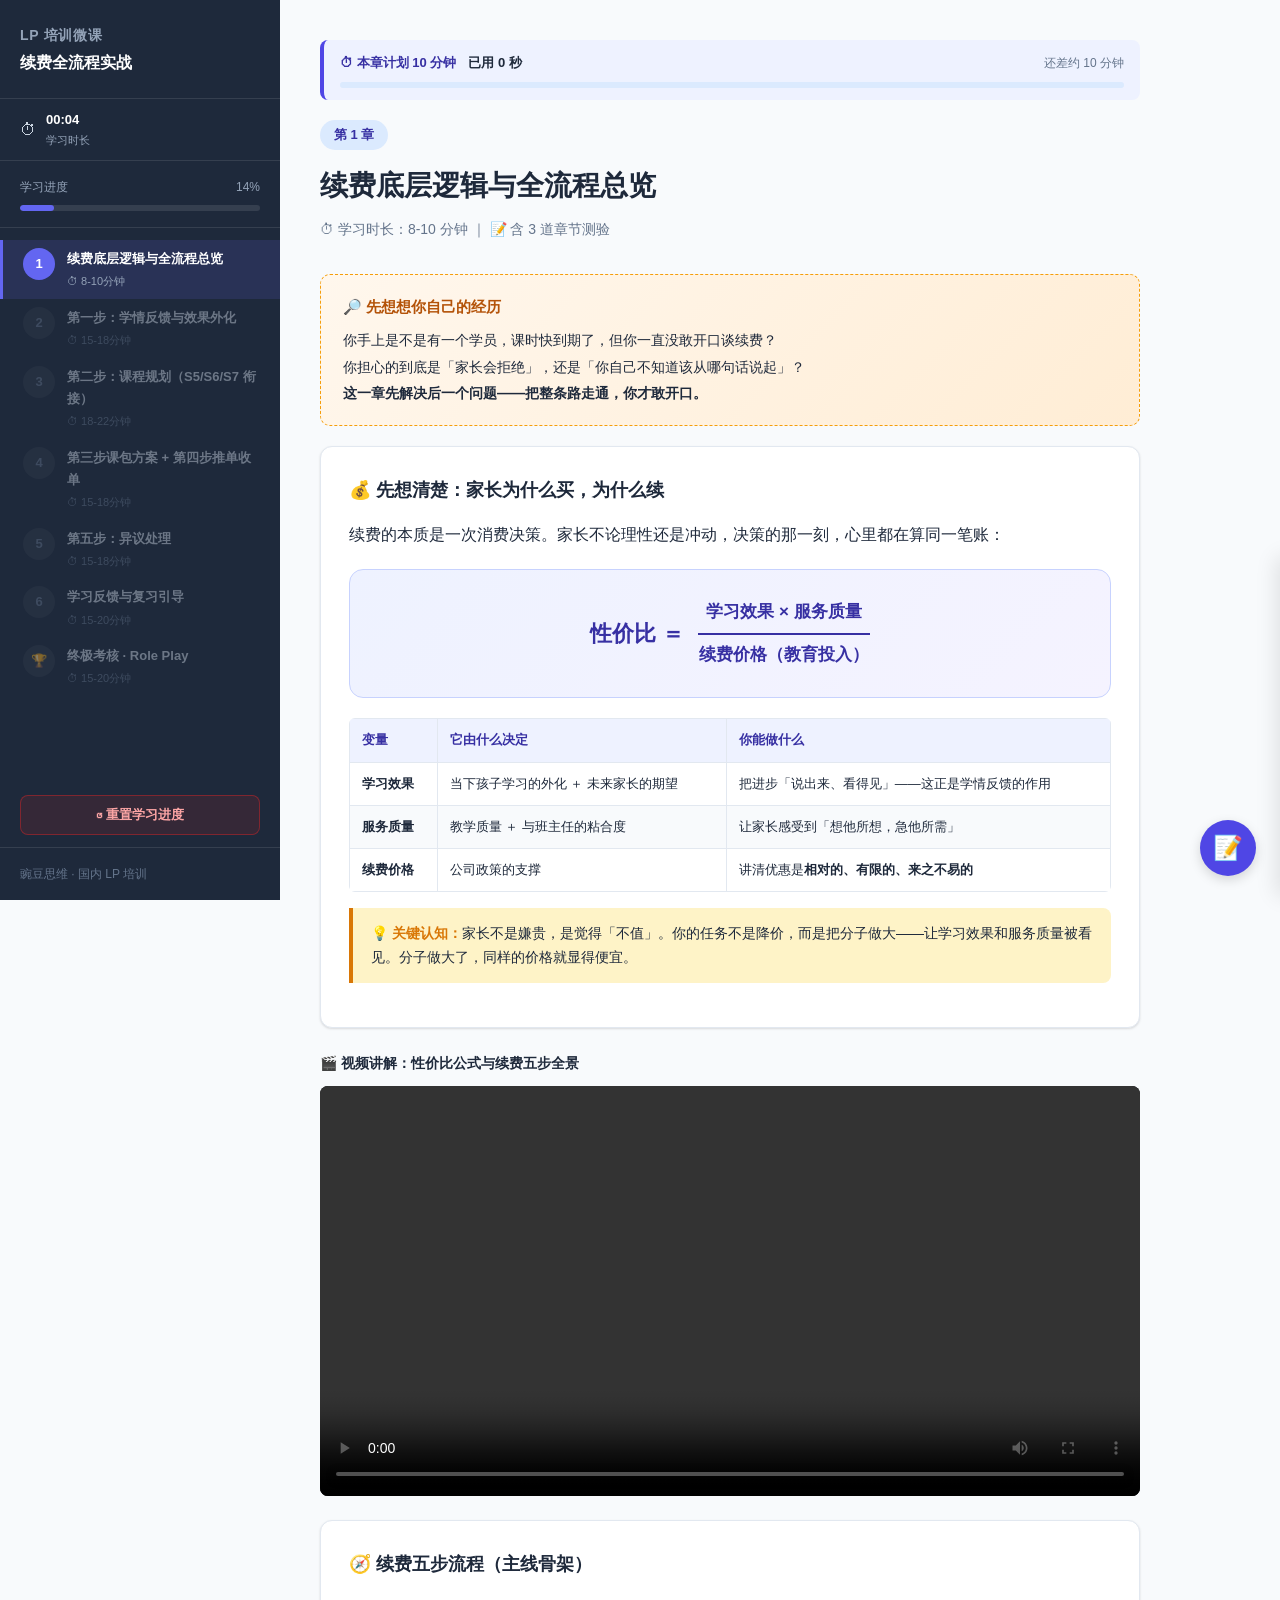
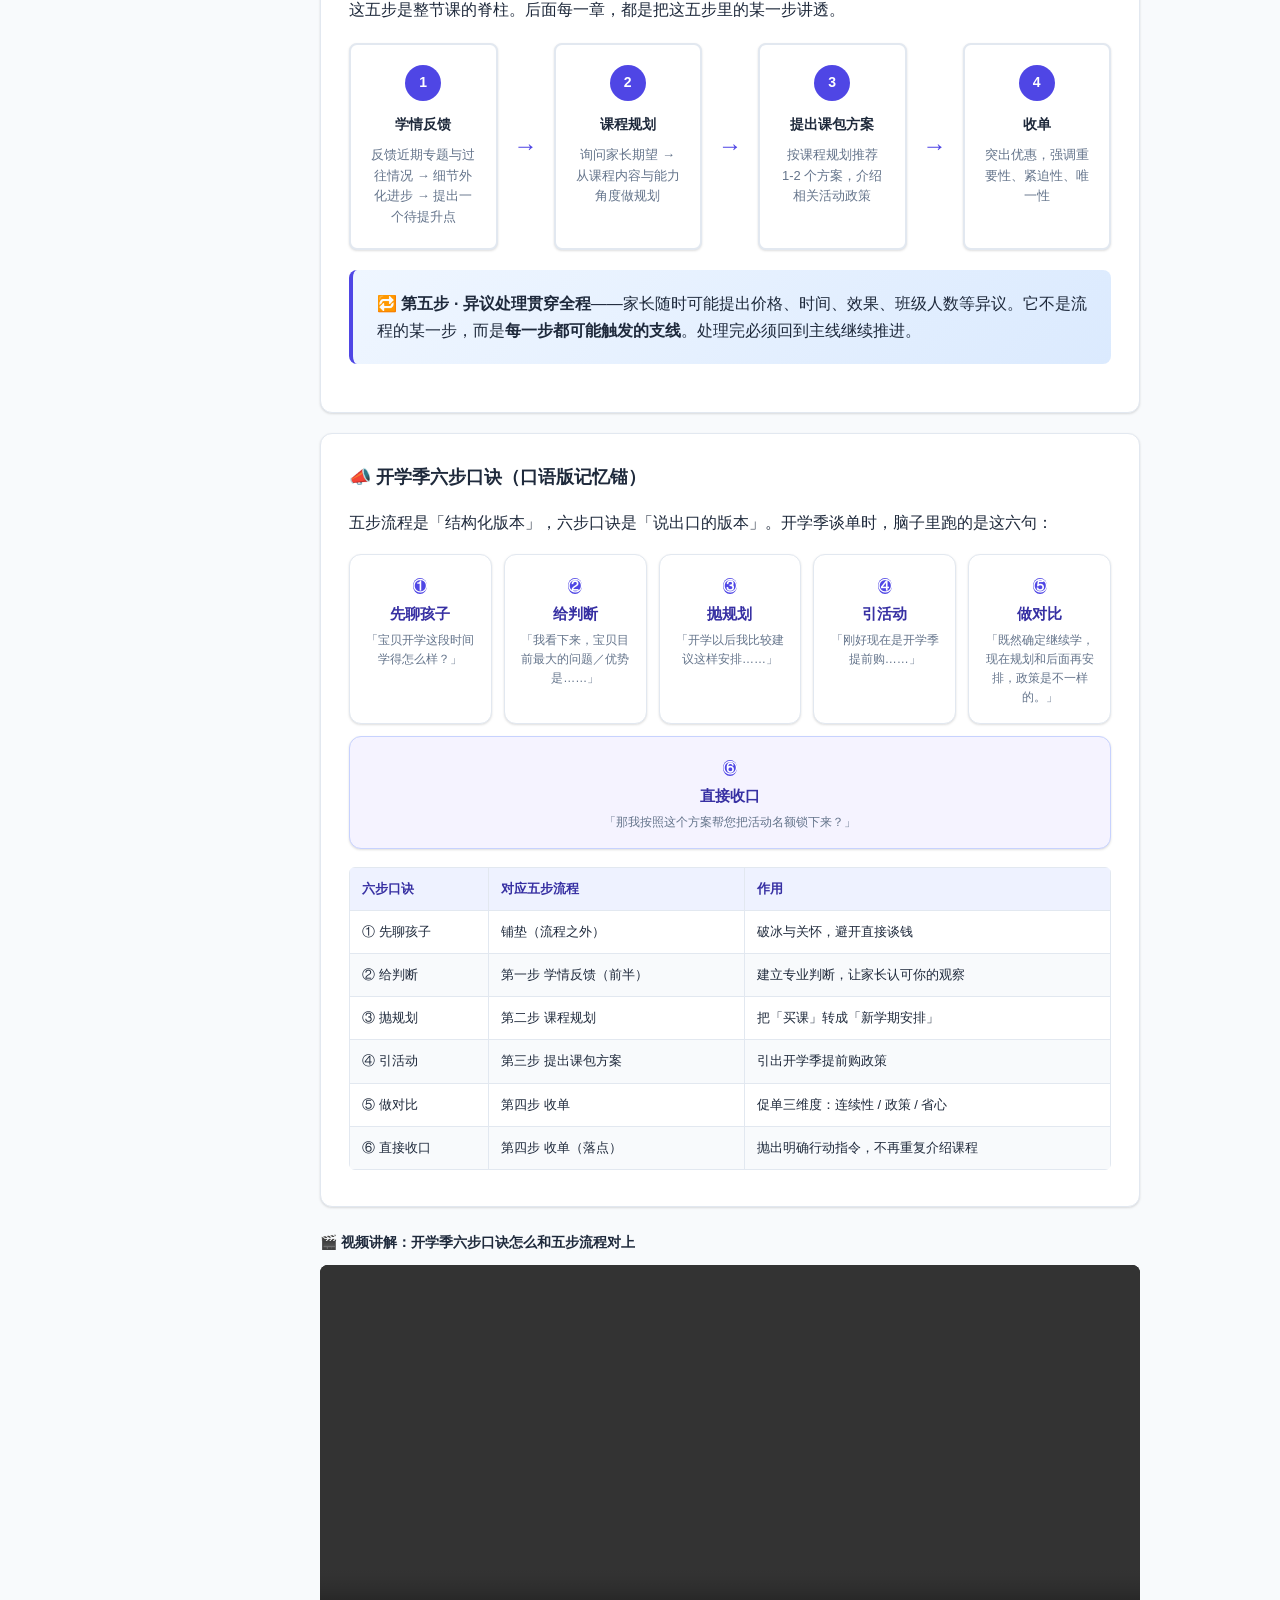
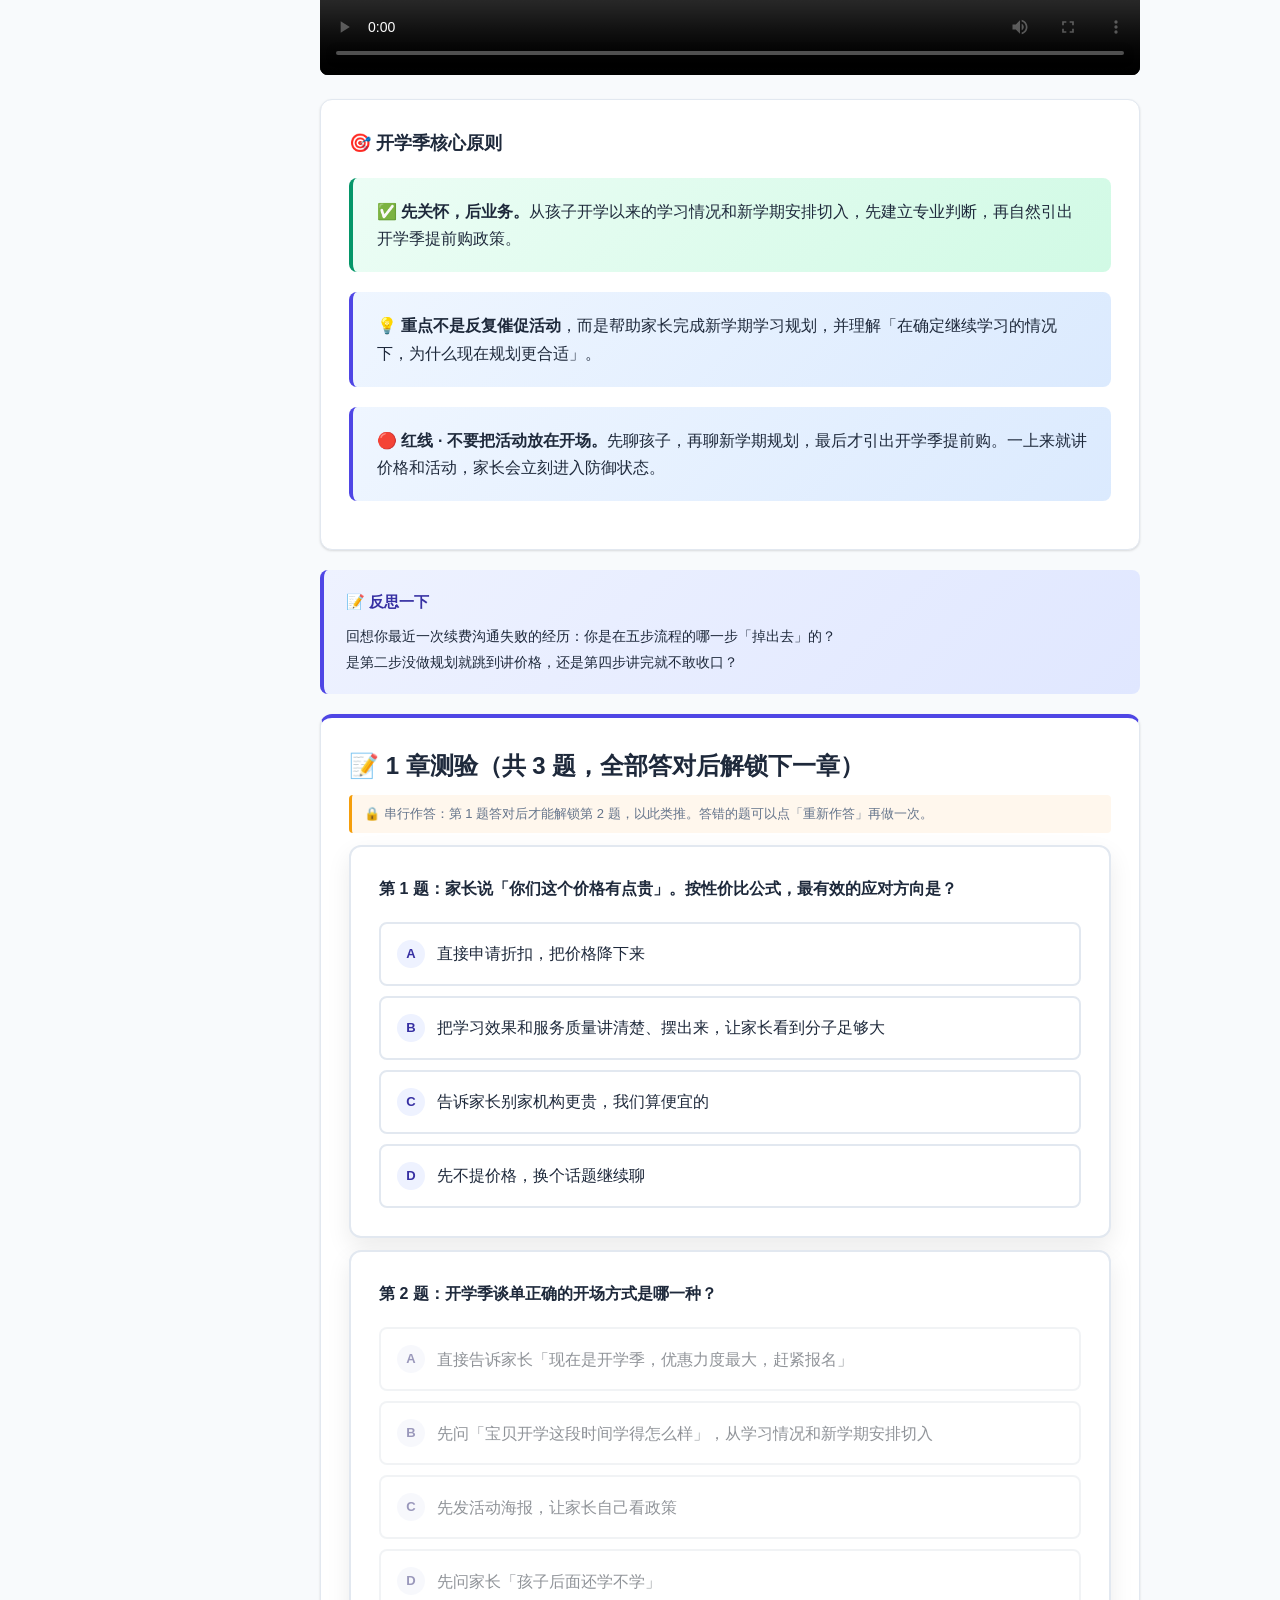
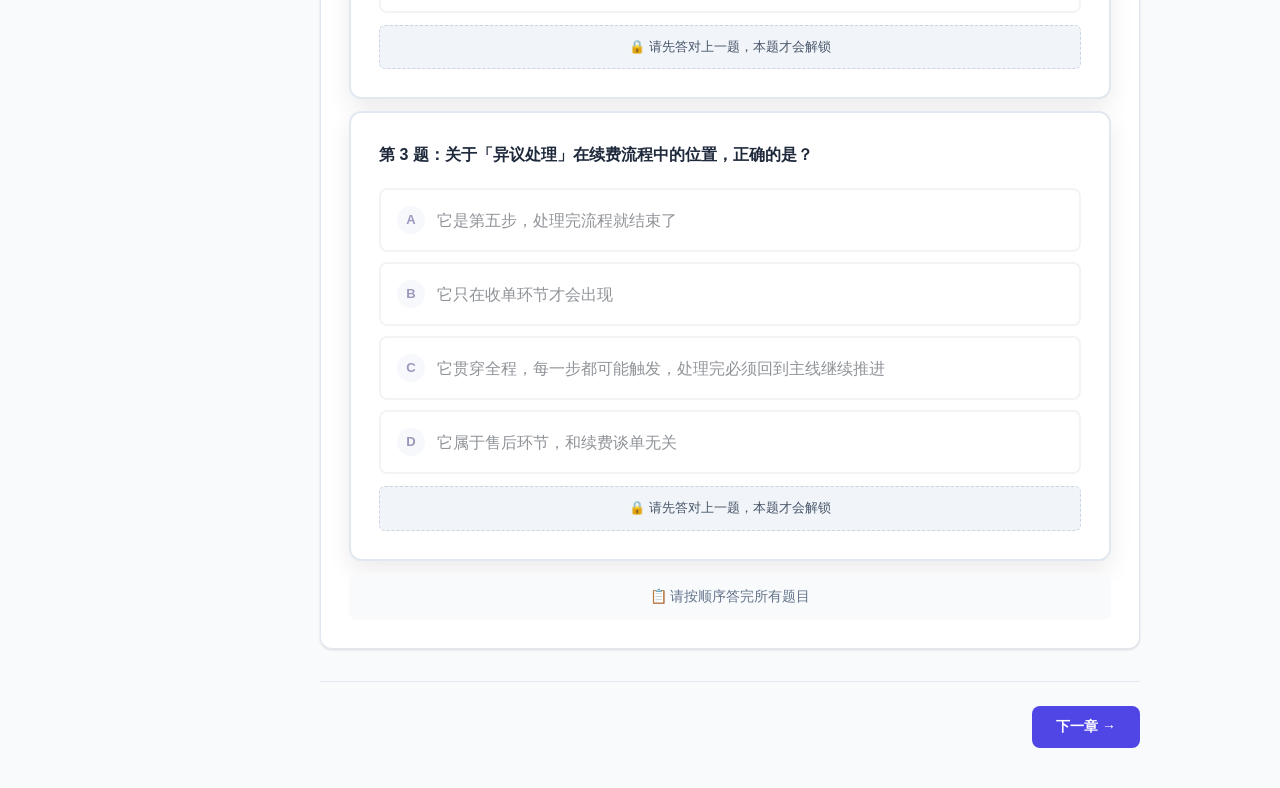
==== commit 54d3866c: "fix: 重置学习进度改为同步 reload，消除 saveProgress 写回竞态 线上 E2E 暴露：resetAllProgress 原「清 key → 延迟 400ms → reload」的" ====
--- a/index.html
+++ b/index.html
@@ -771,6 +771,7 @@
   startTimer();
   startPlanTracking();
   loadNotes();
+  initResetToast();  // 重置刷新回来后提示「已重置」（此时无学习记录，不会弹询问层）
   initResumeFlow();  // 多人共用设备：恢复完再询问「继续 / 重新开始」
 }
 
@@ -1717,9 +1718,19 @@
   try {
     getResetLsKeys().forEach(function (k) { try { localStorage.removeItem(k); } catch (e) {} });
     try { sessionStorage.removeItem(RESUME_FLAG_KEY); } catch (e) {}
+    try { sessionStorage.setItem(LS_PREFIX + '_just_reset', '1'); } catch (e) {}
   } catch (e) {}
-  try { showToast('学习进度已重置，正在重新开始…', 'success'); } catch (e) {}
-  setTimeout(function () { location.reload(); }, 400); // 必须整页刷新，否则内存态会被 saveProgress 写回
+  // 必须同步触发刷新：计划用时跟踪每 5 秒 saveProgress() 一次，
+  // 若清 key 与 reload 之间留有异步窗口，旧内存态会被写回导致「重置失败」
+  location.reload();
+}
+function initResetToast() {
+  try {
+    if (sessionStorage.getItem(LS_PREFIX + '_just_reset') === '1') {
+      sessionStorage.removeItem(LS_PREFIX + '_just_reset');
+      showToast('学习进度已重置，已为你重新开始', 'success');
+    }
+  } catch (e) {}
 }
 
 // ============================================================
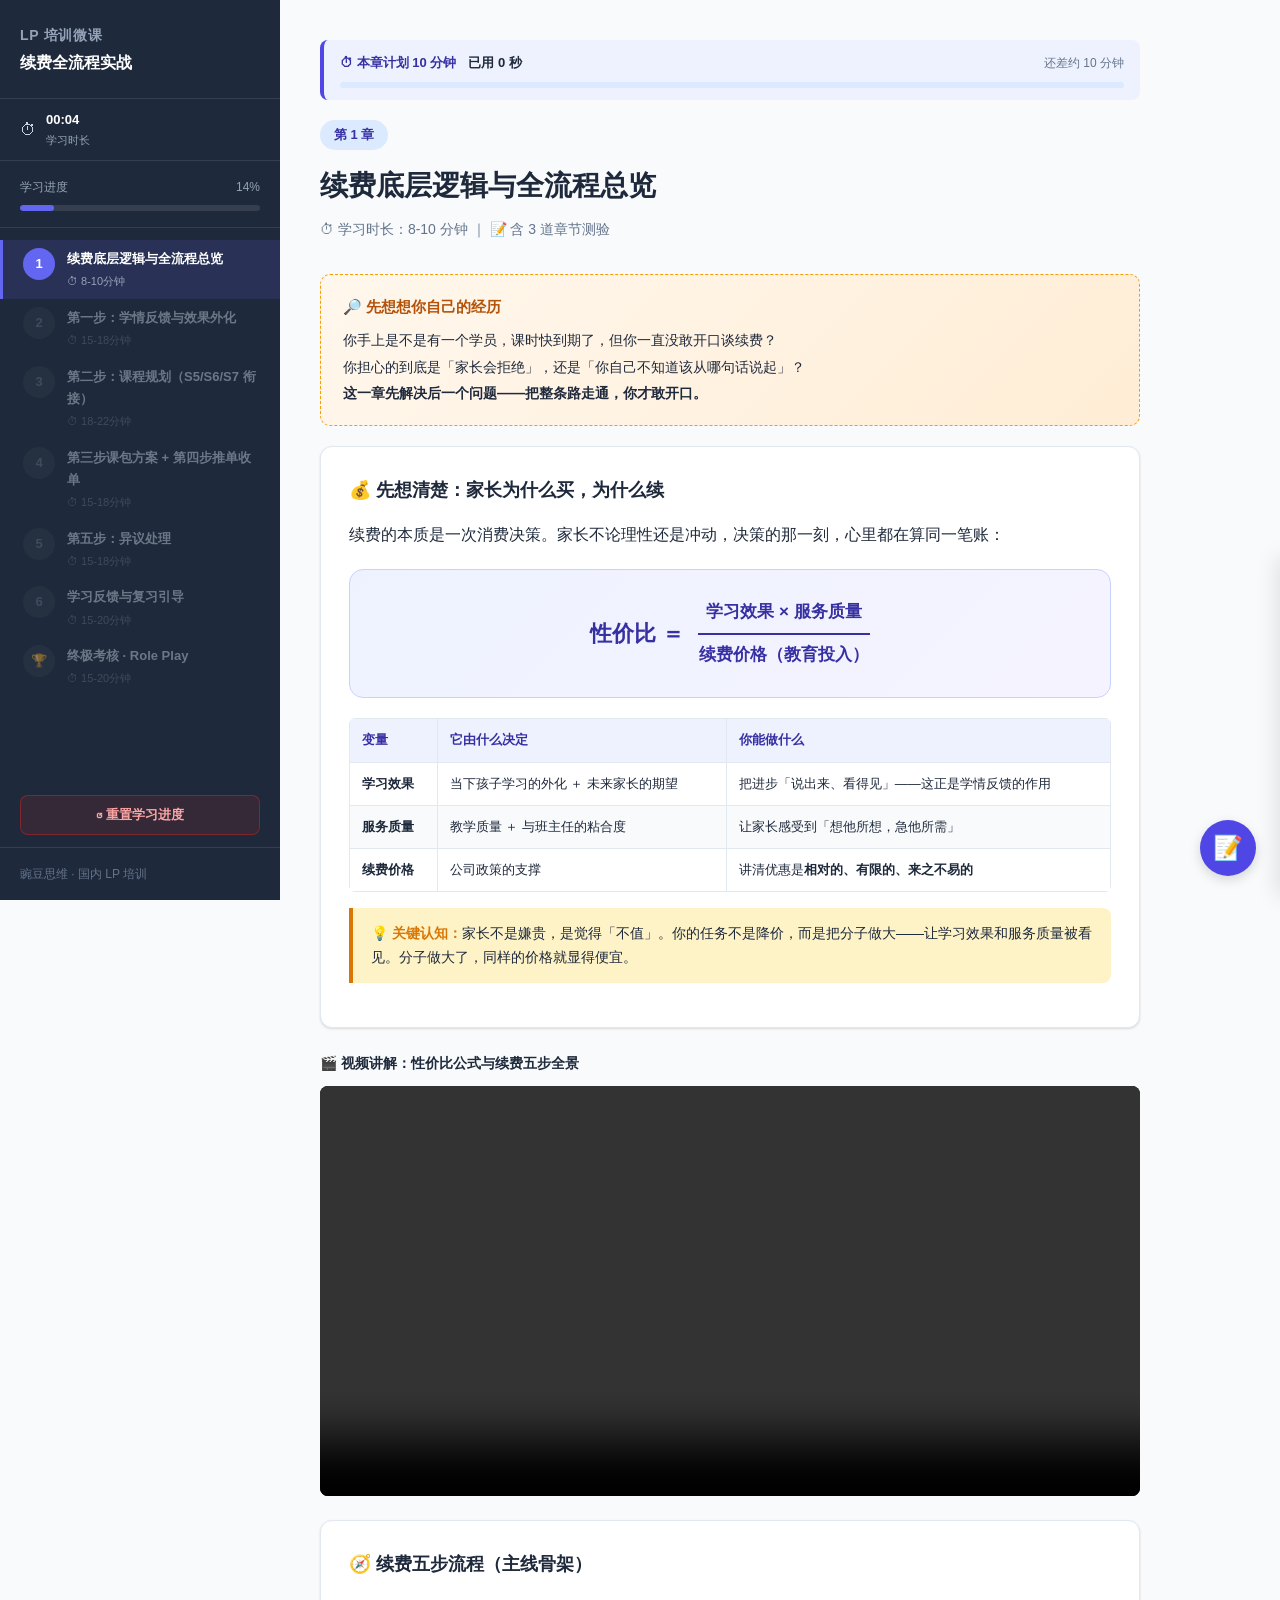
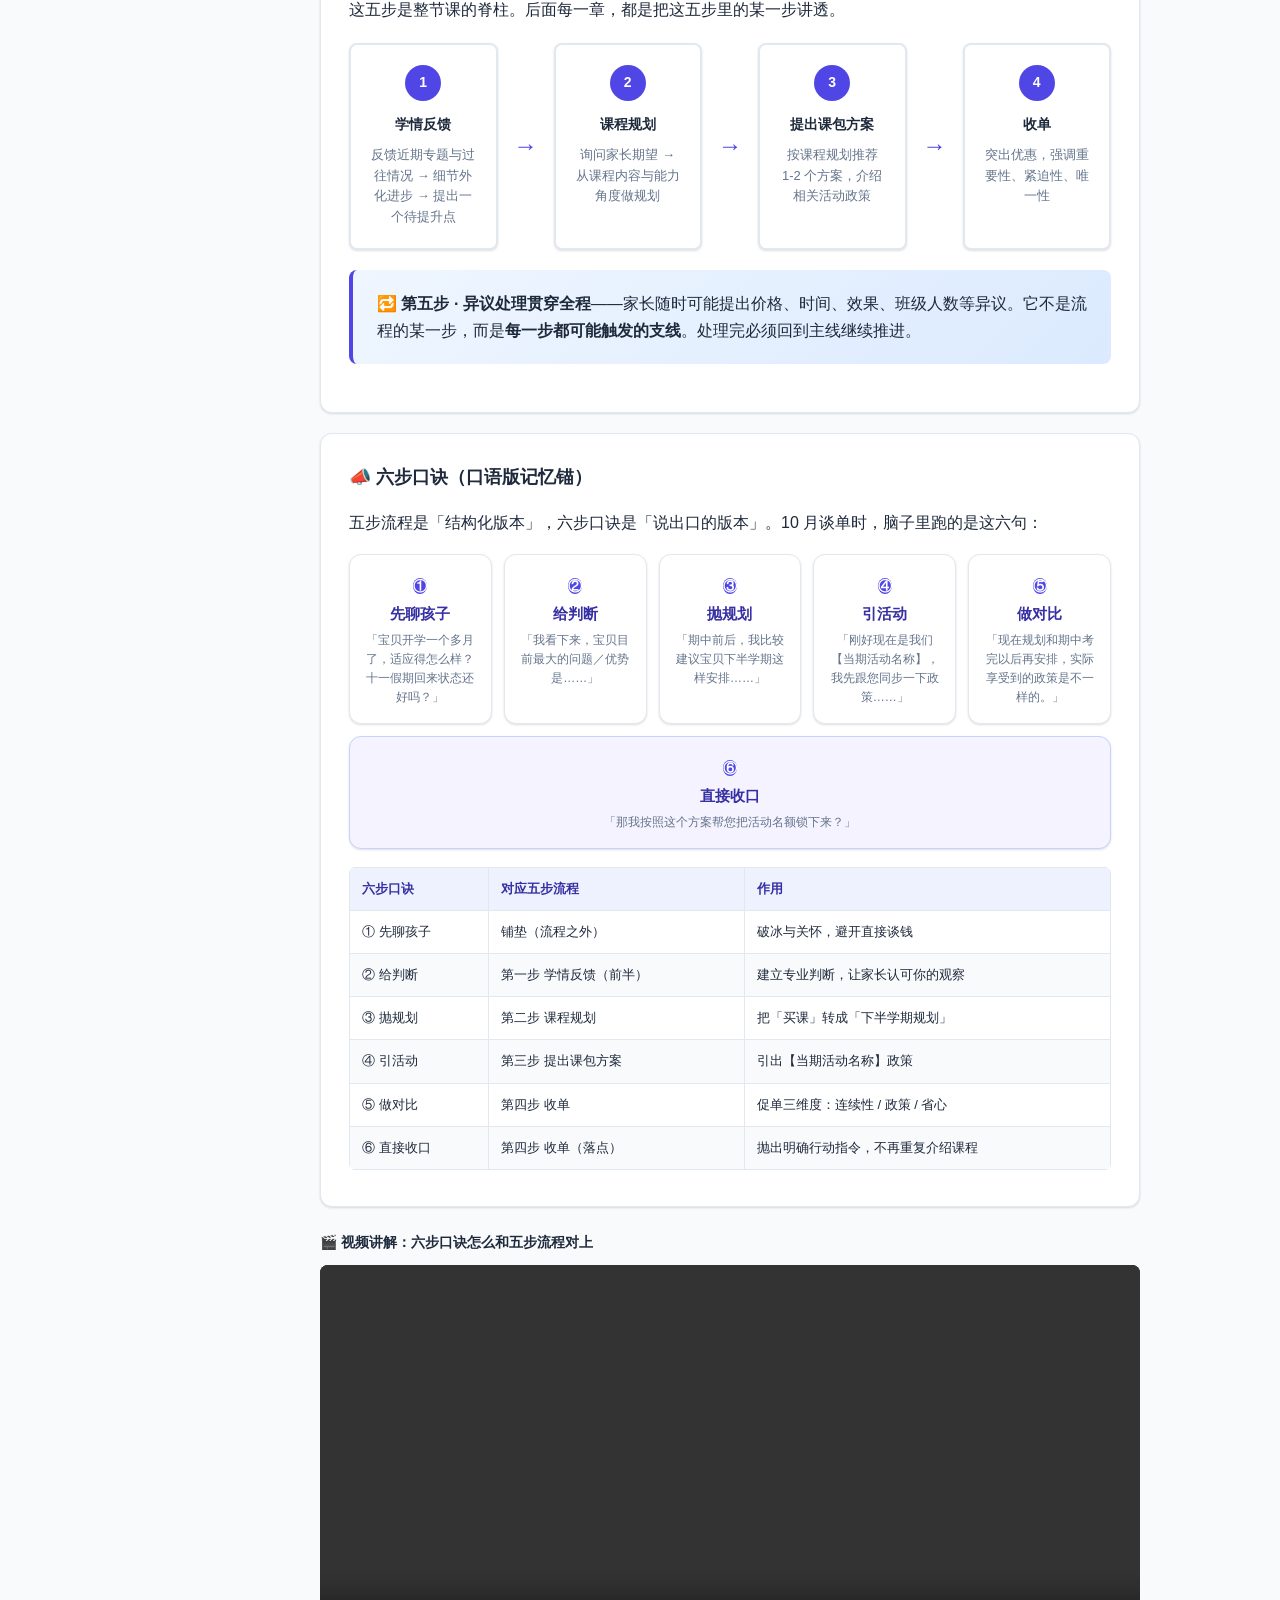
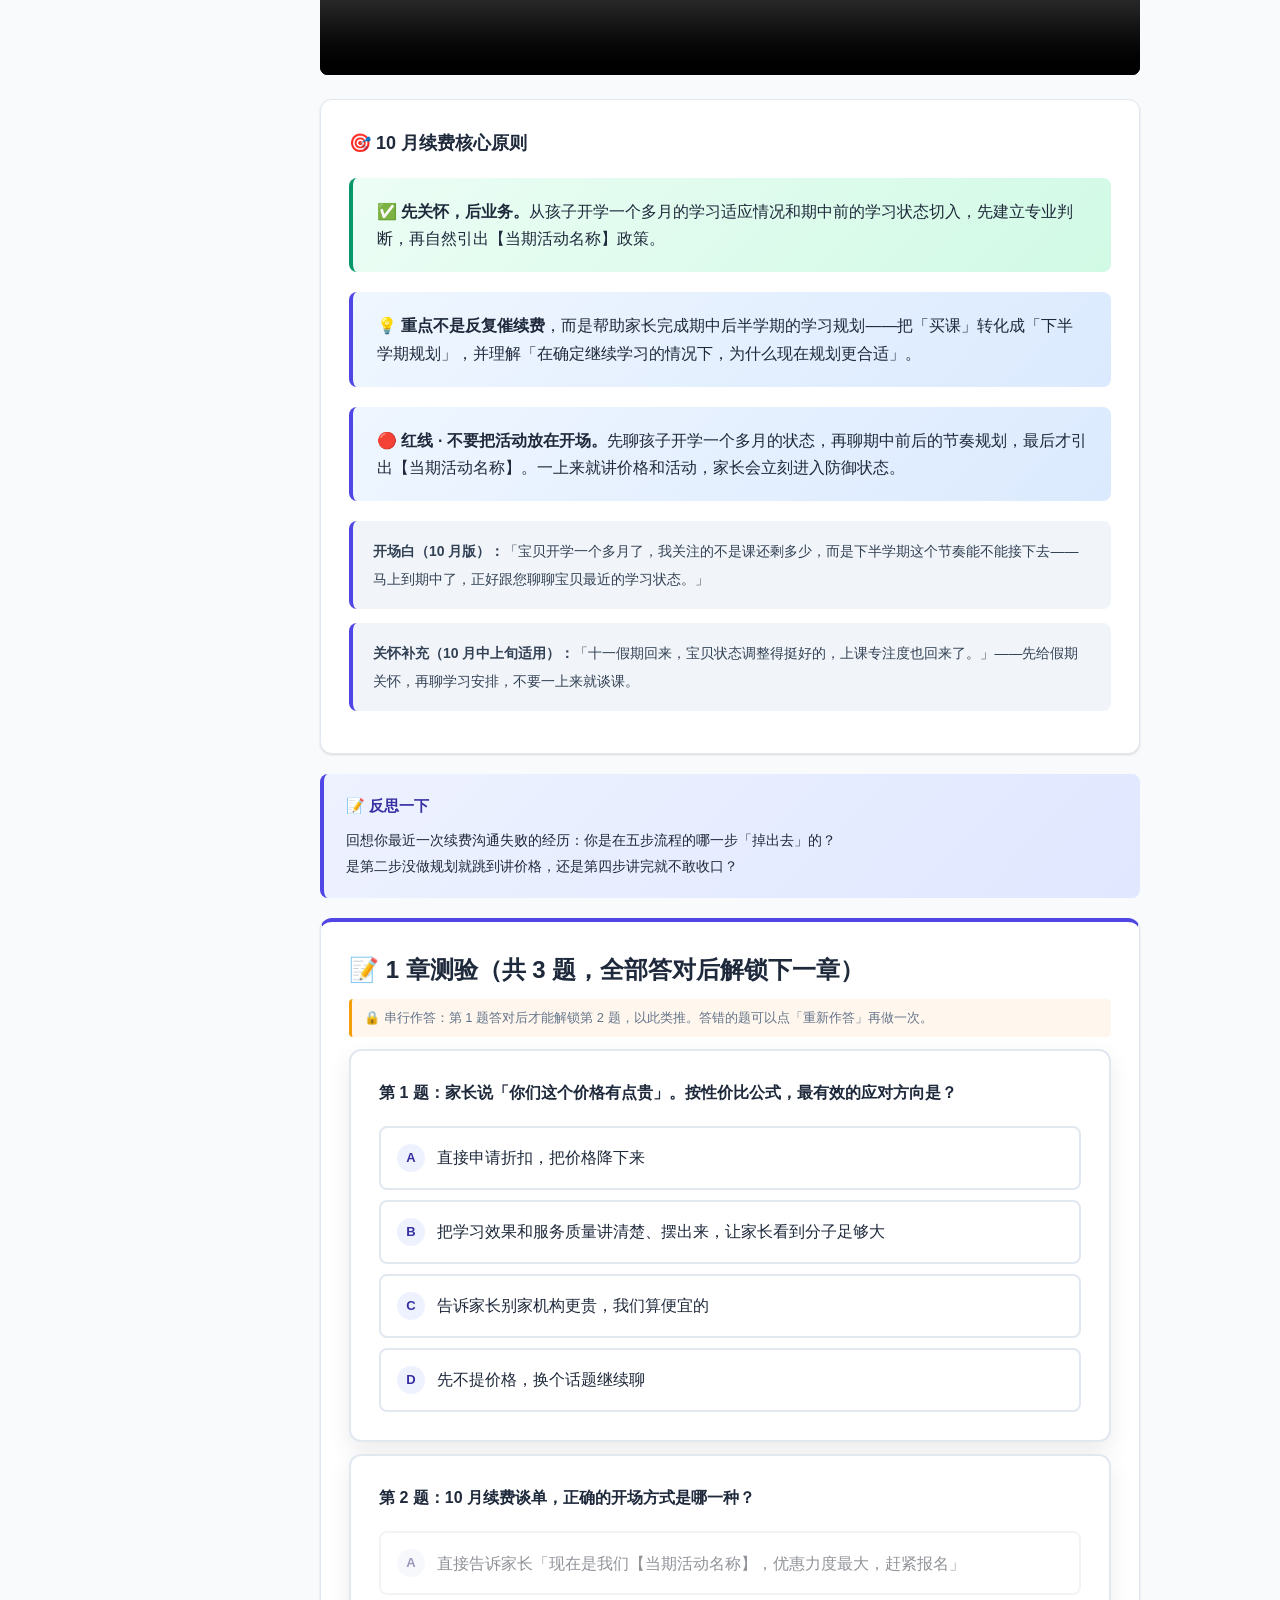
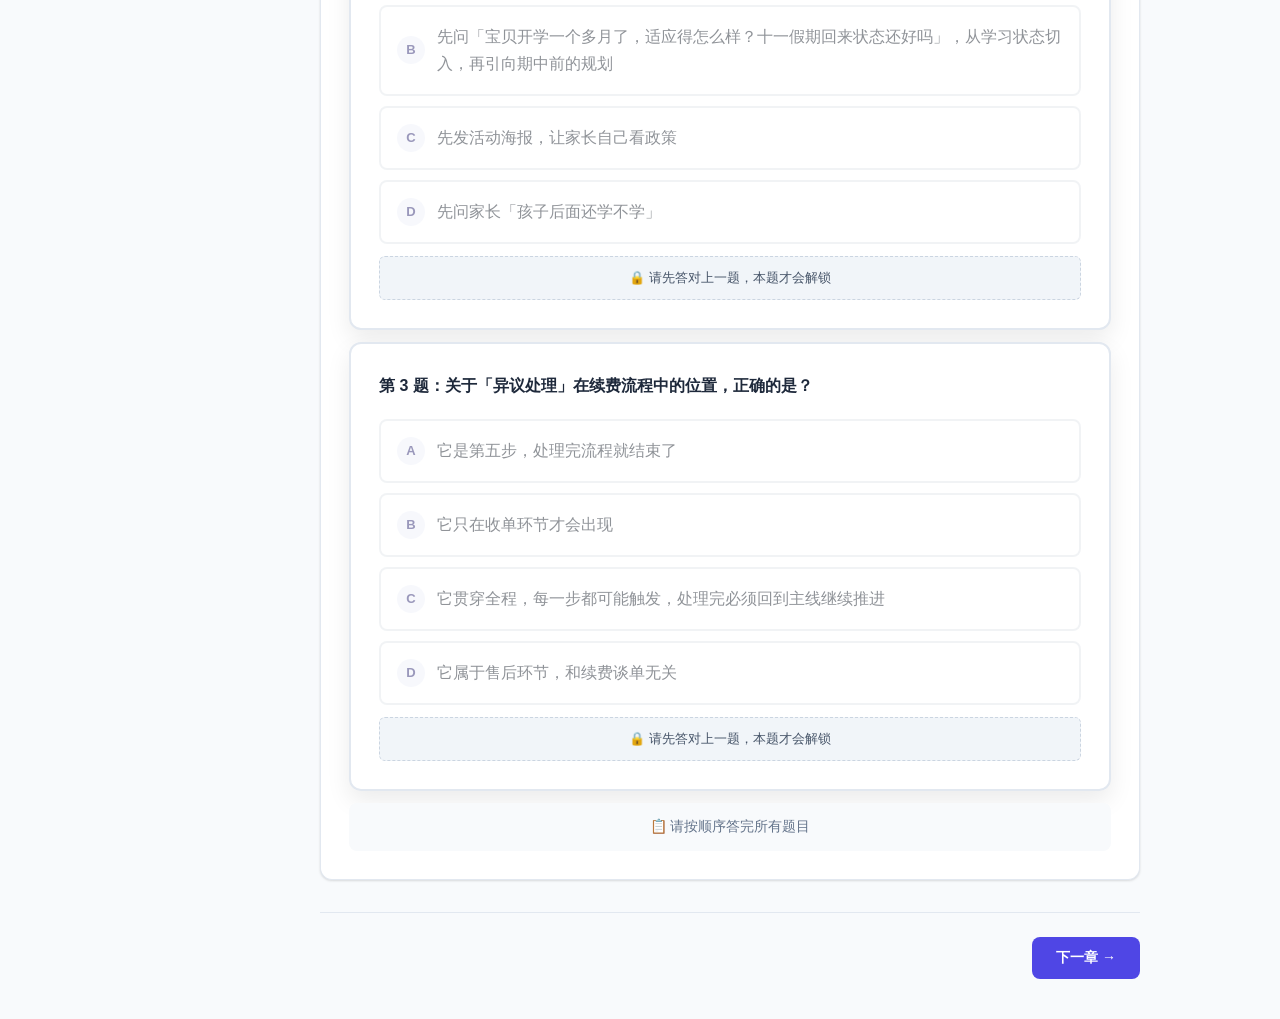
==== commit 065e7147: "feat: 话术口径完整对齐 10 月续费沟通框架（期中锚点/四问锦囊/双11保价） 依据《10月续费沟通框架及话术》全面改造，主线锚点由「开学季提前购」 切换为「期中前的下半学期规划」： - 第 1" ====
--- a/index.html
+++ b/index.html
@@ -557,7 +557,7 @@
 </div>
 
 <!-- ===== 课程数据（JSON） ===== -->
-<script id="appDataJson" type="application/json">{"title":"续费全流程实战","lsPrefix":"cn_lp_renewal","orgName":"豌豆思维","aiBaseUrl":"https://api.xiaomimimo.com/v1","aiModel":"mimo-v2.5-pro","allowedHosts":["ruanqiaoyun0-a11y.github.io","localhost","127.0.0.1"],"sections":[{"id":"s1","title":"续费底层逻辑与全流程总览","duration":"8-10分钟","icon":"1","type":"content_quiz","content":"\n<div class=\"section-header\">\n  <span class=\"section-badge\">第 1 章</span>\n  <h1>续费底层逻辑与全流程总览</h1>\n  <p class=\"duration\">⏱ 学习时长：8-10 分钟 ｜ 📝 含 3 道章节测验</p>\n</div>\n\n<div class=\"activate-box\">\n  <span class=\"at\">🔎 先想想你自己的经历</span>\n  你手上是不是有一个学员，课时快到期了，但你一直没敢开口谈续费？<br>\n  你担心的到底是「家长会拒绝」，还是「你自己不知道该从哪句话说起」？<br>\n  <strong>这一章先解决后一个问题——把整条路走通，你才敢开口。</strong>\n</div>\n\n<div class=\"card\">\n  <h2 class=\"card-title\">💰 先想清楚：家长为什么买，为什么续</h2>\n  <p>续费的本质是一次消费决策。家长不论理性还是冲动，决策的那一刻，心里都在算同一笔账：</p>\n  <div class=\"formula-box\">\n    <div class=\"formula-main\">性价比 ＝ <span class=\"frac\"><span class=\"num\">学习效果 × 服务质量</span><span class=\"den\">续费价格（教育投入）</span></span></div>\n  </div>\n  <div class=\"table-wrap\">\n    <table>\n      <thead><tr><th>变量</th><th>它由什么决定</th><th>你能做什么</th></tr></thead>\n      <tbody>\n        <tr>\n          <td><strong>学习效果</strong></td>\n          <td>当下孩子学习的外化 ＋ 未来家长的期望</td>\n          <td>把进步「说出来、看得见」——这正是学情反馈的作用</td>\n        </tr>\n        <tr>\n          <td><strong>服务质量</strong></td>\n          <td>教学质量 ＋ 与班主任的粘合度</td>\n          <td>让家长感受到「想他所想，急他所需」</td>\n        </tr>\n        <tr>\n          <td><strong>续费价格</strong></td>\n          <td>公司政策的支撑</td>\n          <td>讲清优惠是<strong>相对的、有限的、来之不易的</strong></td>\n        </tr>\n      </tbody>\n    </table>\n  </div>\n  <div class=\"tips-box\">💡 <strong>关键认知：</strong>家长不是嫌贵，是觉得「不值」。你的任务不是降价，而是把分子做大——让学习效果和服务质量被看见。分子做大了，同样的价格就显得便宜。</div>\n</div>\n\n<div class=\"video-wrapper\">\n  <div class=\"video-label\">🎬 视频讲解：性价比公式与续费五步全景</div>\n  <video controls preload=\"metadata\" playsinline webkit-playsinline><source src=\"ch1_v1.mp4\" type=\"video/mp4\"></video>\n</div>\n\n<div class=\"card\">\n  <h2 class=\"card-title\">🧭 续费五步流程（主线骨架）</h2>\n  <p style=\"margin-bottom:16px;\">这五步是整节课的脊柱。后面每一章，都是把这五步里的某一步讲透。</p>\n  <div class=\"flow-steps\">\n    <div class=\"flow-step\">\n      <div class=\"step-num\">1</div>\n      <h4>学情反馈</h4>\n      <p>反馈近期专题与过往情况 → 细节外化进步 → 提出一个待提升点</p>\n    </div>\n    <div class=\"flow-arrow\">→</div>\n    <div class=\"flow-step\">\n      <div class=\"step-num\">2</div>\n      <h4>课程规划</h4>\n      <p>询问家长期望 → 从课程内容与能力角度做规划</p>\n    </div>\n    <div class=\"flow-arrow\">→</div>\n    <div class=\"flow-step\">\n      <div class=\"step-num\">3</div>\n      <h4>提出课包方案</h4>\n      <p>按课程规划推荐 1-2 个方案，介绍相关活动政策</p>\n    </div>\n    <div class=\"flow-arrow\">→</div>\n    <div class=\"flow-step\">\n      <div class=\"step-num\">4</div>\n      <h4>收单</h4>\n      <p>突出优惠，强调重要性、紧迫性、唯一性</p>\n    </div>\n  </div>\n  <div class=\"highlight-box\" style=\"margin-top:16px;\">🔁 <strong>第五步 · 异议处理贯穿全程</strong>——家长随时可能提出价格、时间、效果、班级人数等异议。它不是流程的某一步，而是<strong>每一步都可能触发的支线</strong>。处理完必须回到主线继续推进。</div>\n</div>\n\n<div class=\"card\">\n  <h2 class=\"card-title\">📣 开学季六步口诀（口语版记忆锚）</h2>\n  <p style=\"margin-bottom:16px;\">五步流程是「结构化版本」，六步口诀是「说出口的版本」。开学季谈单时，脑子里跑的是这六句：</p>\n  <div class=\"mnemonic-flow\">\n    <div class=\"mn-item\"><span class=\"mn-i\">①</span><div class=\"mn-t\">先聊孩子</div><div class=\"mn-q\">「宝贝开学这段时间学得怎么样？」</div></div>\n    <div class=\"mn-item\"><span class=\"mn-i\">②</span><div class=\"mn-t\">给判断</div><div class=\"mn-q\">「我看下来，宝贝目前最大的问题／优势是……」</div></div>\n    <div class=\"mn-item\"><span class=\"mn-i\">③</span><div class=\"mn-t\">抛规划</div><div class=\"mn-q\">「开学以后我比较建议这样安排……」</div></div>\n    <div class=\"mn-item\"><span class=\"mn-i\">④</span><div class=\"mn-t\">引活动</div><div class=\"mn-q\">「刚好现在是开学季提前购……」</div></div>\n    <div class=\"mn-item\"><span class=\"mn-i\">⑤</span><div class=\"mn-t\">做对比</div><div class=\"mn-q\">「既然确定继续学，现在规划和后面再安排，政策是不一样的。」</div></div>\n    <div class=\"mn-item mn-last\"><span class=\"mn-i\">⑥</span><div class=\"mn-t\">直接收口</div><div class=\"mn-q\">「那我按照这个方案帮您把活动名额锁下来？」</div></div>\n  </div>\n  <div class=\"table-wrap\" style=\"margin-top:18px;\">\n    <table>\n      <thead><tr><th>六步口诀</th><th>对应五步流程</th><th>作用</th></tr></thead>\n      <tbody>\n        <tr><td>① 先聊孩子</td><td>铺垫（流程之外）</td><td>破冰与关怀，避开直接谈钱</td></tr>\n        <tr><td>② 给判断</td><td>第一步 学情反馈（前半）</td><td>建立专业判断，让家长认可你的观察</td></tr>\n        <tr><td>③ 抛规划</td><td>第二步 课程规划</td><td>把「买课」转成「新学期安排」</td></tr>\n        <tr><td>④ 引活动</td><td>第三步 提出课包方案</td><td>引出开学季提前购政策</td></tr>\n        <tr><td>⑤ 做对比</td><td>第四步 收单</td><td>促单三维度：连续性 / 政策 / 省心</td></tr>\n        <tr><td>⑥ 直接收口</td><td>第四步 收单（落点）</td><td>抛出明确行动指令，不再重复介绍课程</td></tr>\n      </tbody>\n    </table>\n  </div>\n</div>\n\n<div class=\"video-wrapper\">\n  <div class=\"video-label\">🎬 视频讲解：开学季六步口诀怎么和五步流程对上</div>\n  <video controls preload=\"metadata\" playsinline webkit-playsinline><source src=\"ch1_v2.mp4\" type=\"video/mp4\"></video>\n</div>\n\n<div class=\"card\">\n  <h2 class=\"card-title\">🎯 开学季核心原则</h2>\n  <div class=\"highlight-box success\">✅ <strong>先关怀，后业务。</strong>从孩子开学以来的学习情况和新学期安排切入，先建立专业判断，再自然引出开学季提前购政策。</div>\n  <div class=\"highlight-box\">💡 <strong>重点不是反复催促活动</strong>，而是帮助家长完成新学期学习规划，并理解「在确定继续学习的情况下，为什么现在规划更合适」。</div>\n  <div class=\"highlight-box danger\">🔴 <strong>红线 · 不要把活动放在开场。</strong>先聊孩子，再聊新学期规划，最后才引出开学季提前购。一上来就讲价格和活动，家长会立刻进入防御状态。</div>\n</div>\n\n<div class=\"reflect-box\">\n  <span class=\"rt\">📝 反思一下</span>\n  回想你最近一次续费沟通失败的经历：你是在五步流程的哪一步「掉出去」的？<br>\n  是第二步没做规划就跳到讲价格，还是第四步讲完就不敢收口？\n</div>\n"},{"id":"s2","title":"第一步：学情反馈与效果外化","duration":"15-18分钟","icon":"2","type":"content_quiz","content":"\n<div class=\"section-header\">\n  <span class=\"section-badge\">第 2 章</span>\n  <h1>第一步：学情反馈与效果外化</h1>\n  <p class=\"duration\">⏱ 学习时长：15-18 分钟 ｜ 📝 含 3 道章节测验</p>\n</div>\n\n<div class=\"activate-box\">\n  <span class=\"at\">🔎 先想想你自己的经历</span>\n  你跟家长说「宝贝最近进步很大」——家长心里想的是什么？<br>\n  「你这话跟谁都能说。」<br>\n  <strong>学情反馈的全部功夫，就在于把「进步很大」变成家长没法不信的细节。</strong>\n</div>\n\n<div class=\"card\">\n  <h2 class=\"card-title\">📋 学情反馈四要素</h2>\n  <p style=\"margin-bottom:16px;\">SOP 上写的是三件事，但完整的学情反馈其实是四步——最后一步最容易漏，而它恰恰是通向课程规划的桥。</p>\n  <div class=\"step-list\">\n    <div class=\"step-item\">\n      <div class=\"step-num-big\">1</div>\n      <div class=\"step-content\">\n        <h4>反馈近期学习的专题内容及过往学习情况</h4>\n        <p>说出具体专题名和这个专题到底在学什么，让家长感受到你<strong>真的在看他的孩子</strong>。</p>\n        <div class=\"script-tpl\">孩子最近学习了 <span class=\"var\">XX 专题</span>，第一个专题是《分数的初步认识》，主要学习的是认识几分之一、几分之几和单位「1」，学会比较同分母、同分子分数的大小，能计算同分母分数的加减，并用分数解决生活里的实际问题，<strong>重点培养的是孩子的「份数」概念——真正理解整体和部分的关系，这是三年级数学最重要的地基</strong>。<br><br>第二个专题学习的是《多位数除法》，主要学习口算除法与有余数除法、两三位数除以一位数的竖式计算、商中间和末尾有 0 的处理，并学会用「商×除数＋余数」验算结果，<strong>重点培养孩子的算理理解和计算准确率，同时养成算完就验算、能自己检查的好习惯</strong>。</div>\n      </div>\n    </div>\n    <div class=\"step-item\">\n      <div class=\"step-num-big\">2</div>\n      <div class=\"step-content\">\n        <h4>通过细节描述学员的进步，效果外化</h4>\n        <p>这一步的关键词是<strong>「结合家长报名初衷」</strong>——家长当初为什么报，就要往那个方向外化。具体见下一张卡片的三大抓手。</p>\n      </div>\n    </div>\n    <div class=\"step-item\">\n      <div class=\"step-num-big\">3</div>\n      <div class=\"step-content\">\n        <h4>提出至少一个待提升点，并提出建议</h4>\n        <p>只夸不提问题，家长反而不信。但提问题要「<strong>发现问题 + 给出办法</strong>」成对出现，绝不能只丢问题。</p>\n      </div>\n    </div>\n    <div class=\"step-item\">\n      <div class=\"step-num-big\">4</div>\n      <div class=\"step-content\">\n        <h4>过渡到学习规划（先问家长的期望）</h4>\n        <p>不要自己直接讲规划，<strong>先问家长对新阶段有什么期望</strong>。家长说出来的期望，就是后面课程规划的靶子。</p>\n      </div>\n    </div>\n  </div>\n</div>\n\n<div class=\"card\">\n  <h2 class=\"card-title\">📚 S6 上半年知识点地图（7-12 月真实专题）</h2>\n  <p style=\"margin-bottom:14px;\">「孩子到底在学什么」不能靠编。下面是 <strong>S6（三年级）上半学年 7-12 月</strong>的真实课程安排，共 <strong>6 个月 × 12 个专题</strong>，逐条对应知识点和要练出的能力。<strong>反馈时挑最近学完的 1-2 个专题说透即可</strong>（例如 10 月中旬，刚学完的就是 10 月的《分数的初步认识》《多位数除法》），其余作为你的储备——家长随口问「后面要学什么」，你也能张口就来。</p>\n  <div class=\"table-wrap\">\n    <table>\n      <thead><tr><th>月份</th><th>专题</th><th>在学什么（核心内容）</th><th>孩子应掌握的能力</th></tr></thead>\n      <tbody>\n        <tr><td rowspan=\"2\"><strong>7 月</strong></td><td><strong>《鸡兔同笼》</strong></td><td>按头数与腿数的关系画图求鸡兔数量；取中列表法；假设全鸡或全兔的假设法；从结果往回推的倒推策略</td><td>把看不见的数量关系<strong>画出来、列出来</strong>，学会「假设—比较—调整」的经典解题思路</td></tr>\n        <tr><td><strong>《四则混合运算》</strong></td><td>含括号和多步算式的运算顺序；分步算式合并为综合算式；凑整、去括号等加减巧算；四则运算的实际应用</td><td>计算从「算得对」升级到「<strong>算得巧、写得规范</strong>」</td></tr>\n        <tr><td rowspan=\"2\"><strong>8 月</strong></td><td><strong>《长度与周长》</strong></td><td>认识毫米、分米、千米并掌握单位换算；路程比较与路线判断；规则与不规则图形的周长；剪拼变形等进阶周长</td><td>打通「图形边与单位」的关系，养成<strong>动手画图分析</strong>的习惯</td></tr>\n        <tr><td><strong>《多位数乘法》</strong></td><td>两、三位数乘一位数的不进位与进位笔算；乘数中间或末尾有 0 的乘法；按情境选估大估小的估算策略；分析算式的最大最小情况</td><td>多位数乘法的<strong>准确率</strong>，会用估算判断结果是否合理</td></tr>\n        <tr><td rowspan=\"2\"><strong>9 月</strong></td><td><strong>《排队与间隔》</strong></td><td>求「第几个」「共几个」的排队问题；植树问题中间隔与总长的互求；有余数除法结论的判断；矛盾分析与画图推理</td><td>从生活场景抽象出<strong>「点与段」的关系</strong>，知道有余数时结论怎么取</td></tr>\n        <tr><td><strong>《合理安排与新定义运算》</strong></td><td>多件事的先后顺序统筹；任务分配中的时间优化；按新符号规则运算；找规律解决新问题</td><td><strong>有计划、有顺序</strong>地做事；面对没见过的规则敢想会算</td></tr>\n        <tr><td rowspan=\"2\"><strong>10 月</strong></td><td><strong>《分数的初步认识》</strong></td><td>认识几分之一、几分之几和单位「1」；同分母、同分子及多个分数比较大小；同分母分数加减与混合运算；用分数解决生活问题</td><td>建立<strong>「整体与部分」的份数概念</strong>——三年级「分水岭」的第一根支柱</td></tr>\n        <tr><td><strong>《多位数除法》</strong></td><td>口算除法与有余数除法；两、三位数除以一位数；商中间、末尾有 0 的写法；用「商×除数＋余数」验算</td><td>竖式计算<strong>规范、会用验算自查</strong>，把粗心率降下来</td></tr>\n        <tr><td rowspan=\"2\"><strong>11 月</strong></td><td><strong>《倍数与年月日》</strong></td><td>求一个数的几倍、比几倍多几少几；按周期规律求第 N 个；认识大小月并用月历推算日期；同月、跨月的日期巧算</td><td>把「倍」从口诀升级为<strong>解题工具</strong>，建立<strong>时间量感</strong></td></tr>\n        <tr><td><strong>《小数的初步认识》</strong></td><td>认识小数并比较大小；小数点对齐的加减计算；用首位末位分析破数字谜；综合进位信息推理竖式谜</td><td>数概念从整数扩展到小数，练<strong>「从信息反推过程」</strong></td></tr>\n        <tr><td rowspan=\"2\"><strong>12 月</strong></td><td><strong>《归一归总与倍比》</strong></td><td>先求单一量再求总量的归一法；先求总量再分份的归总法；抓住总量不变处理分配；用倍数比较处理数量变化</td><td>三步应用题的<strong>「中间问题链」</strong>——先求什么、再求什么，规划解题路径</td></tr>\n        <tr><td><strong>《数学原理应用》</strong></td><td>用估算比大小；按分类相加的加法原理数路线、数钱币；按分步相乘的乘法原理做选择；数字排列与含 0 组数</td><td>接触计数原理的雏形，<strong>有序思考、不重不漏</strong></td></tr>\n      </tbody>\n    </table>\n  </div>\n  <div class=\"tips-box\">💡 讲解口诀：<strong>「学什么」说概念，「练什么」说能力</strong>。比如讲分数，不要只说「学了分数」，要说「认识了几分之一和单位『1』，现在分蛋糕他知道问『平均分成几份、取了几份』——这是三年级最重要的份数概念」。家长听到的是<strong>自家孩子的具体变化</strong>，不是课程介绍。</div>\n</div>\n\n<div class=\"video-wrapper\">\n  <div class=\"video-label\">🎬 视频讲解：学情反馈四要素与效果外化三大抓手</div>\n  <video controls preload=\"metadata\" playsinline webkit-playsinline><source src=\"ch2_v1.mp4\" type=\"video/mp4\"></video>\n</div>\n\n<div class=\"card\">\n  <h2 class=\"card-title\">🔍 效果外化三大抓手</h2>\n  <p style=\"margin-bottom:16px;\">进步不能笼统地说。从这三个方向任选 1-2 个，说到具体细节，家长才会觉得「这是真的看了我孩子」。</p>\n\n  <div class=\"outer-card\">\n    <h3>抓手一 · 知识内容 ＋ 方法、能力</h3>\n    <p>走「<strong>起点困难 → 过程投入 → 结果变化 → 能力沉淀</strong>」的时间线，对比感就出来了。</p>\n    <div class=\"script-tpl\">老师反馈刚开始学习 <span class=\"var\">XX 知识</span> 的时候孩子在理解上还有些困难，但是经过<strong>课后练习和时间的消化</strong>，孩子在相应专题的自评上，结果还是非常不错的。而且也<strong>学会了用 XX 方法解决问题</strong>。老师说孩子的 <span class=\"var\">XX 思维</span> 有了很大的提升呢。</div>\n  </div>\n\n  <div class=\"outer-card\">\n    <h3>抓手二 · 学习习惯（四类可量化变化）</h3>\n    <div class=\"table-wrap\">\n      <table>\n        <thead><tr><th>观察角度</th><th>怎么外化</th></tr></thead>\n        <tbody>\n          <tr>\n            <td><strong>学习闭环数据变化</strong></td>\n            <td>呈现前后变化的某个闭环数据——<strong>预习 → 出席 → 课后复习巩固</strong></td>\n          </tr>\n          <tr>\n            <td><strong>积极性（兴趣）变化</strong></td>\n            <td>课堂配合度、回答问题的积极性；对比<strong>学习闭环数据前后变化</strong>（预习、出席、作业完成）；课后主动询问老师问题；从家长口中得到的反馈</td>\n          </tr>\n          <tr>\n            <td><strong>独立性的变化</strong></td>\n            <td>自己记住上课时间、独立上课、独立完成作业</td>\n          </tr>\n          <tr>\n            <td><strong>细心程度的变化</strong></td>\n            <td>从<strong>作业前后正确率对比</strong>来反映</td>\n          </tr>\n        </tbody>\n      </table>\n    </div>\n    <div class=\"tips-box\">💡 学习习惯这一抓手的威力在于<strong>可量化</strong>。「正确率从 60% 升到 85%」比「孩子变细心了」有力十倍。</div>\n  </div>\n\n  <div class=\"outer-card\">\n    <h3>抓手三 · 课堂表现（三个观察面）</h3>\n    <div class=\"three-grid\">\n      <div class=\"tg-item\">\n        <div class=\"tg-h\">🗣 课堂表达情况</div>\n        <ul>\n          <li>是否敢于说话</li>\n          <li>回答问题的语言是否清晰</li>\n          <li>表达是否有条理和顺序</li>\n          <li>词语是否丰富</li>\n        </ul>\n      </div>\n      <div class=\"tg-item\">\n        <div class=\"tg-h\">🎯 上课专注度</div>\n        <ul>\n          <li>老师提问是否能立即回应</li>\n          <li>是否能跟上上课节奏</li>\n          <li>是否离开座位或东张西望</li>\n          <li>是否有小动作或做与课堂无关的事<br>（比如玩玩具、吃水果）</li>\n        </ul>\n      </div>\n      <div class=\"tg-item\">\n        <div class=\"tg-h\">📏 课堂规则意识</div>\n        <ul>\n          <li>主动发言先举手</li>\n          <li>坐姿端正</li>\n          <li>主动向老师问好</li>\n          <li>未轮到自己时不随意打断同学和老师</li>\n          <li>按时进入教室，不迟到不早退</li>\n        </ul>\n      </div>\n    </div>\n  </div>\n</div>\n\n<div class=\"card\">\n  <h2 class=\"card-title\">👦 先判断孩子属于哪一种状态</h2>\n  <p style=\"margin-bottom:16px;\">同样是谈续费，面对不同类型的孩子，学情反馈的落点完全不同。先判断，再开口。</p>\n  <div class=\"table-wrap\">\n    <table>\n      <thead><tr><th>类型</th><th>判断依据</th><th>话术落点</th></tr></thead>\n      <tbody>\n        <tr>\n          <td><strong>A · 表现优秀</strong></td>\n          <td>整体学习状态不错，某个具体表现已经比较稳定</td>\n          <td>「我看宝贝最近整体学习状态还是不错的，尤其是【具体表现】这一块已经比较稳定了。所以这种孩子我反而<strong>不太建议只看眼前剩多少课</strong>，而是要把后面的学习节奏接起来。因为孩子现在已经形成学习状态了，<strong>新学期最怕的其实不是难，而是中间断掉以后又重新适应</strong>。」</td>\n        </tr>\n        <tr>\n          <td><strong>B · 表现平稳</strong></td>\n          <td>不算学得差，但【专注／计算／理解／思维方法】某一块还需要持续练</td>\n          <td>「孩子目前其实不算学得差，主要还是【专注／计算／理解／思维方法】这一块还需要持续练。这种情况下我更<strong>不建议把课程一段一段地看</strong>。思维训练本身就是一个持续积累的过程，前面刚练出来一点，后面如果间隔比较长，<strong>之前建立起来的感觉就容易慢慢掉</strong>。」</td>\n        </tr>\n        <tr>\n          <td><strong>C · 状态不稳定</strong></td>\n          <td>不是完全学不会，而是有时候状态特别好，有时候又明显掉下来</td>\n          <td>「我反而比较关注宝贝这一点。他不是完全学不会，而是有时候状态特别好，有时候又会明显掉下来。这种孩子<strong>最需要的其实不是突然加很多课，而是把学习节奏稳定下来</strong>。所以后面如果继续学，我更建议咱们<strong>提前把新学期的安排定下来</strong>，避免开学以后事情一多，课程反而被放到最后。」</td>\n        </tr>\n      </tbody>\n    </table>\n  </div>\n</div>\n\n<div class=\"video-wrapper\">\n  <div class=\"video-label\">🎬 视频讲解：三种孩子状态的判断与过渡到规划的话术</div>\n  <video controls preload=\"metadata\" playsinline webkit-playsinline><source src=\"ch2_v2.mp4\" type=\"video/mp4\"></video>\n</div>\n\n<div class=\"card\">\n  <h2 class=\"card-title\">🌉 提出待提升点 → 过渡到课程规划</h2>\n  <p style=\"margin-bottom:14px;\">这是第一步和第二步之间的桥。标准句式分三句：<strong>承认问题 → 给出办法 → 转向询问期望</strong>。</p>\n  <div class=\"script-tpl\">\n    <p><strong>① 承认问题：</strong>当然，孩子在过往这段时间的学习中也表现出有需要进步的地方，比如我们授课老师说孩子 <span class=\"var\">XXXX</span>（问题点也可以从效果外化的三个方面展开）。</p>\n    <p style=\"margin-top:10px;\"><strong>② 给出办法（关键：问题必须配办法）：</strong>不过妈妈不要太着急，老师和我既然发现了孩子的问题，就会想办法一起来帮助解决。比如课后妈妈可以 <span class=\"var\">XXXX</span>（提建议）。</p>\n    <p style=\"margin-top:10px;\"><strong>③ 转向询问期望：</strong>另外，结合我们刚刚说的孩子前一阶段已经达成的学习结果和现在存在的一些问题，我和老师对孩子后期的学习规划也有了一些想法。<strong>但我还是要先跟妈妈您了解一下，后面一个阶段您对孩子的学习期望是什么，或者说希望孩子在哪方面再做重点培养和提升？</strong></p>\n  </div>\n  <div class=\"highlight-box danger\">🔴 <strong>红线：</strong>不得贬低孩子，不得把问题归因于「孩子不认真／态度差」。要让家长感觉到你和他是<strong>同一战线</strong>，而不是你在给她列罪状。</div>\n</div>\n\n<div class=\"card\">\n  <h2 class=\"card-title\">🚫 学情反馈常见踩坑</h2>\n  <div class=\"table-wrap\">\n    <table>\n      <thead><tr><th>踩坑</th><th>为什么不行</th><th>怎么改</th></tr></thead>\n      <tbody>\n        <tr><td>「宝贝进步很大」（无细节）</td><td>跟谁都能说，家长无法验证，信任度为零</td><td>替换成具体专题 + 具体能力项 + 具体行为</td></tr>\n        <tr><td>只夸不提问题</td><td>家长会觉得你在推销，反而警惕</td><td>主动提 1 个待提升点，并配一个可执行建议</td></tr>\n        <tr><td>只提问题不给办法</td><td>制造焦虑却不解决，家长会烦躁</td><td>「不过妈妈不要太着急，老师和我发现了问题就会一起帮助解决」</td></tr>\n        <tr><td>提完问题直接讲价格</td><td>跳过了「问期望」，规划就没有靶子</td><td>先问：「后面一个阶段您对孩子的学习期望是什么？」</td></tr>\n      </tbody>\n    </table>\n  </div>\n</div>\n\n<div class=\"reflect-box\">\n  <span class=\"rt\">📝 反思一下</span>\n  挑一个你手上正在跟进的学员，试着用「四要素」完整说出他的学情反馈。<br>\n  你能说出他最近学的 <strong>具体专题名</strong> 吗？能说出一个<strong>可量化的变化</strong>吗？\n</div>\n"},{"id":"s3","title":"第二步：课程规划（S5/S6/S7 衔接）","duration":"18-22分钟","icon":"3","type":"content_quiz","content":"\n<div class=\"section-header\">\n  <span class=\"section-badge\">第 3 章</span>\n  <h1>第二步：课程规划——S5／S6／S7 三级衔接</h1>\n  <p class=\"duration\">⏱ 学习时长：18-22 分钟 ｜ 📝 含 3 道章节测验</p>\n</div>\n\n<div class=\"activate-box\">\n  <span class=\"at\">🔎 先想想你自己的经历</span>\n  家长问「那我们孩子后面到底学什么」，你能答得上来吗？<br>\n  如果你只能说出「接着往上学」，那你在家长心里就不是专业顾问，只是个催单的。<br>\n  <strong>这一章是本课的重心——把 S5、S6、S7 三级的卡点、能力和衔接关系讲透，你才敢做规划。</strong>\n</div>\n\n<div class=\"card\">\n  <h2 class=\"card-title\">🪜 思维培养的三个阶段</h2>\n  <p style=\"margin-bottom:16px;\">先把全景讲清楚。思维培养是长期、系统化的过程，不是上一个学期就能见效的。</p>\n  <div class=\"stage-cards\">\n    <div class=\"stage-card\">\n      <div class=\"stage-tag\">第一阶段</div>\n      <h4>幼儿园阶段</h4>\n      <p>这个阶段孩子的思维比较<strong>具体</strong>，还处于思维初步启蒙的阶段。所以我们的课程主要是<strong>让孩子对思考有兴趣，愿意主动思考和探索</strong>。</p>\n    </div>\n    <div class=\"stage-card stage-hot\">\n      <div class=\"stage-tag\">第二阶段 · 最关键</div>\n      <h4>小学一至三年级（低年级）</h4>\n      <p>这个阶段孩子的<strong>抽象逻辑思维开始萌芽，也是思维的形成期，属于最关键的阶段</strong>。同时孩子要适应幼儿园升小学的转变，无论是学习模式还是评核制度都有变化。我们的课程会重点帮孩子<strong>从学习习惯和能力两方面做好衔接</strong>。</p>\n    </div>\n    <div class=\"stage-card\">\n      <div class=\"stage-tag\">第三阶段</div>\n      <h4>小学四至六年级（高年级）</h4>\n      <p>这个时期孩子的<strong>抽象逻辑思维已经初步建立，进入思维综合运用期</strong>。从课本内容都能明显感受到，不再是简单计算和问答，而是情境应用、多变式练习，需要孩子分析、理解，最后才列出算式计算，<strong>对孩子举一反三的能力要求很高</strong>。所以课程会重点培养<strong>归纳总结、综合运用和知识迁移</strong>的能力。</p>\n    </div>\n  </div>\n</div>\n\n<div class=\"video-wrapper\">\n  <div class=\"video-label\">🎬 视频讲解：思维培养三阶段与九阶体系定位</div>\n  <video controls preload=\"metadata\" playsinline webkit-playsinline><source src=\"ch3_v1.mp4\" type=\"video/mp4\"></video>\n</div>\n\n<div class=\"card\">\n  <h2 class=\"card-title\">🎯 豌豆九阶课程体系 · 四个学段定位</h2>\n  <div class=\"table-wrap\">\n    <table>\n      <thead><tr><th>学段</th><th>级别</th><th>定位</th><th>关键词</th></tr></thead>\n      <tbody>\n        <tr><td>幼小衔接</td><td><strong>S1-S3</strong></td><td>夯实地基</td><td>建立数感与计算规范，突破乘除</td></tr>\n        <tr><td>低年级</td><td><strong>S4-S5</strong></td><td>拉开差距</td><td>突破多步策略与抽象建模</td></tr>\n        <tr class=\"tr-hot\"><td>中年级</td><td><strong>S6-S7</strong></td><td>冲刺满分</td><td>综合运用，严密逻辑，直击压轴</td></tr>\n        <tr><td>高年级</td><td><strong>S8-S9</strong></td><td>全面冲刺</td><td>系统规划，小升初目标清晰</td></tr>\n      </tbody>\n    </table>\n  </div>\n  <div class=\"tips-box\">💡 九阶体系是「螺旋式进阶」——每一级都在前面能力之上叠加。这句话是后面说服家长的基石：<strong>中断学习 = 知识点断层</strong>。</div>\n</div>\n\n<div class=\"card\">\n  <h2 class=\"card-title\">⭐ S5 · 二年级 · 二年级的真正考验</h2>\n  <p class=\"lead-q\">为什么乘除一学就乱、两步题一做就错？</p>\n  <div class=\"level-block\">\n    <div class=\"lb-row\">\n      <div class=\"lb-tag\">定位</div>\n      <div class=\"lb-body\">从「加减思维」到「乘除思维」，从「一步列式」到「分步表达」，从「做完就行」到「做完会验」。<strong>稳稳渡过小学第一个真正意义上的难度分水岭。</strong></div>\n    </div>\n    <div class=\"lb-row\">\n      <div class=\"lb-tag\">最容易卡在哪</div>\n      <div class=\"lb-body\">\n        <div class=\"table-wrap\">\n          <table>\n            <thead><tr><th>家长常见误判</th><th>孩子表现</th><th>底层问题</th></tr></thead>\n            <tbody>\n              <tr>\n                <td>「口诀背了半年还卡壳，就是不用心」</td>\n                <td>乘法口诀顺口溜背得溜，换个顺序就不会，3×5 和 5×3 分不清楚</td>\n                <td><strong>乘法意义和数感没有建立。</strong>孩子不理解「几个几」的本质，只会单向顺口溜，不会双向灵活调用</td>\n              </tr>\n              <tr>\n                <td>「除法不就是乘法反过来吗，多练几道就好了」</td>\n                <td>看到「分」字就用除法，经常乘除混用，平均分和包含除分不清</td>\n                <td><strong>除法模型没有建立。</strong>两种除法情境不区分，只能靠字面猜运算</td>\n              </tr>\n              <tr>\n                <td>「两步题多读几遍就会了」</td>\n                <td>两步应用题读完题就发呆，根本不知道先算哪个</td>\n                <td><strong>中间问题提取能力未建立。</strong>缺少「先拆再算」的分步思维</td>\n              </tr>\n            </tbody>\n          </table>\n        </div>\n      </div>\n    </div>\n    <div class=\"lb-row\">\n      <div class=\"lb-tag\">本级能力建立</div>\n      <div class=\"lb-body\"><ul class=\"cap-list\">\n        <li>口诀更熟——能正着倒着灵活调用，计算题不再卡壳</li>\n        <li>题意更明——能找中间问题分步拆，两步题不瞎凑</li>\n        <li>关系更清——能画线段图析倍数关系，应用思路更清晰</li>\n        <li>过程更稳——能不跳步规范书写，做完会验算自纠</li>\n      </ul></div>\n    </div>\n    <div class=\"lb-row\">\n      <div class=\"lb-tag\">家长会看到的变化</div>\n      <div class=\"lb-body\"><ul class=\"cap-list chg\">\n        <li>计算题不再卡壳，乘除不再混用</li>\n        <li>两步应用题不再瞎凑，能说出先算什么</li>\n        <li>会主动画线段图理清倍数关系</li>\n        <li>做完会自己验算，不再等老师检查</li>\n      </ul></div>\n    </div>\n  </div>\n</div>\n\n<div class=\"card\">\n  <h2 class=\"card-title\">⭐ S6 · 三年级 · 三年级的真正考验</h2>\n  <p class=\"lead-q\">为什么「突然就跟不上了」？</p>\n  <div class=\"level-block\">\n    <div class=\"lb-row\">\n      <div class=\"lb-tag\">定位</div>\n      <div class=\"lb-body\"><strong>小学第一道分水岭</strong>——分数登场、多位数乘除成为日常、应用题从两步骤跃升到三四步。很多孩子在这个阶段出现明显的成绩波动，家长归结为「孩子不认真」，但根源在于<strong>知识体系和思维方式的全面升级</strong>。孩子需要的不是更多刷题，而是系统性的思维工具升级。<br>从「具体数量」到「分数概念」，从「直来直往」到「多步策略」，从「算出答案」到「讲清逻辑」的三个跨越。</div>\n    </div>\n    <div class=\"lb-row\">\n      <div class=\"lb-tag\">最容易卡在哪</div>\n      <div class=\"lb-body\">\n        <div class=\"table-wrap\">\n          <table>\n            <thead><tr><th>家长常见误判</th><th>孩子表现</th><th>底层问题</th></tr></thead>\n            <tbody>\n              <tr>\n                <td>「分数就是上下两个数，画图看看就懂了」</td>\n                <td>分子分母搞反，比较大小总猜错，「几分之几」靠惯性做</td>\n                <td><strong>分数「份数」意义没建立。</strong>孩子不理解「整体与部分」的关系，只会按表面数字操作</td>\n              </tr>\n              <tr>\n                <td>「多位数乘除就是算得慢，多练练好了」</td>\n                <td>三位数 × 两位数算到一半就乱，除法竖式缺位漏位</td>\n                <td><strong>算理不清 ＋ 巧算策略缺失。</strong>只会机械套竖式，不懂位值和运算律的灵活运用</td>\n              </tr>\n              <tr>\n                <td>「应用题多读两遍就想出来了」</td>\n                <td>多步应用题直接空着，或者只做第一步就结束</td>\n                <td><strong>信息分层提取和策略规划没建立。</strong>多步题的难点在「中间问题链」，需要系统拆解方法</td>\n              </tr>\n            </tbody>\n          </table>\n        </div>\n      </div>\n    </div>\n    <div class=\"lb-row\">\n      <div class=\"lb-tag\">本级能力建立</div>\n      <div class=\"lb-body\"><ul class=\"cap-list\">\n        <li>概念更懂——能理解分数份数意义，概念题不靠猜</li>\n        <li>计算更巧——能灵活用巧算策略，多位数乘除拿满分</li>\n        <li>建模更清——能画问题链分步拆，多步题思路更清晰</li>\n        <li>思路更活——能假设列表破趣题，遇到新题有方法</li>\n        <li>会检查自纠——把粗心率降下来</li>\n      </ul></div>\n    </div>\n    <div class=\"lb-row\">\n      <div class=\"lb-tag\">家长会看到的变化</div>\n      <div class=\"lb-body\"><ul class=\"cap-list chg\">\n        <li>分数题不再靠猜，有理有据</li>\n        <li>多位数乘除计算正确率大幅提升</li>\n        <li>多步应用题能写出清晰步骤链</li>\n        <li>课堂会举手讲思路，自信心增强</li>\n      </ul></div>\n    </div>\n    <div class=\"lb-row lb-key\">\n      <div class=\"lb-tag\">🔑 说服家长的关键</div>\n      <div class=\"lb-body\">S6 处于<strong>中年级起点，是拉开差距的关键一年</strong>。分数概念和多步应用题的掌握程度，<strong>将直接决定四五年级能否持续保持优势</strong>，也是小升初拔高的必备地基。</div>\n    </div>\n  </div>\n</div>\n\n<div class=\"card\">\n  <h2 class=\"card-title\">⭐ S7 · 四年级 · 四年级的真正考验</h2>\n  <p class=\"lead-q\">为什么「读懂题目却做不出来」？</p>\n  <div class=\"level-block\">\n    <div class=\"lb-row\">\n      <div class=\"lb-tag\">定位</div>\n      <div class=\"lb-body\"><strong>抽象思维转折点</strong>——亿以内大数登场、角度几何正式引入、相遇追及问题首次出现、小数乘除运算全面升级。很多孩子在这里出现「读得懂题但列不出式」的困境，家长焦虑地发现——<strong>刷题已经不管用了</strong>。问题的本质不是不努力，而是思维方式需要从「直觉型」升级为「建模型」。<br>从「看题就猜」到「画图建模」，从「单步直算」到「多步策略」，从「做了就行」到「做了必对」的三个跨越。</div>\n    </div>\n    <div class=\"lb-row\">\n      <div class=\"lb-tag\">最容易卡在哪</div>\n      <div class=\"lb-body\">\n        <div class=\"table-wrap\">\n          <table>\n            <thead><tr><th>家长常见误判</th><th>孩子表现</th><th>底层问题</th></tr></thead>\n            <tbody>\n              <tr>\n                <td>「大数不就是多几个零」</td>\n                <td>大数读写经常多零少零，四舍五入乱用</td>\n                <td><strong>位值概念没有结构化。</strong>孩子不理解「数级」和「数位」的分层逻辑，只会机械套规则</td>\n              </tr>\n              <tr>\n                <td>「相遇问题多读几遍画个图」</td>\n                <td>相遇追及读完题就懵，不知从哪画起</td>\n                <td><strong>等量关系提取能力没建立。</strong>不会把文字描述转化为「路程＝速度×时间」的标准模型</td>\n              </tr>\n              <tr>\n                <td>「小数不就是加个小数点」</td>\n                <td>小数乘除结果经常点错，运算律不会迁移</td>\n                <td><strong>小数运算的位值逻辑没打通。</strong>停留在「背规则」而非「理解为什么」，一变题型就乱</td>\n              </tr>\n            </tbody>\n          </table>\n        </div>\n      </div>\n    </div>\n    <div class=\"lb-row\">\n      <div class=\"lb-tag\">本级能力建立</div>\n      <div class=\"lb-body\"><ul class=\"cap-list\">\n        <li>拆解更清——大数与角度能分层拆，不混淆不串位</li>\n        <li>建模更活——行程相遇能画线段图，找得到等量关系</li>\n        <li>推导更准——内角和与三边关系能推导，不背公式</li>\n        <li>迁移更巧——整数运算律平滑移到小数，方法更灵活</li>\n      </ul></div>\n    </div>\n    <div class=\"lb-row\">\n      <div class=\"lb-tag\">家长会看到的变化</div>\n      <div class=\"lb-body\"><ul class=\"cap-list chg\">\n        <li>大数读写不再多零少零</li>\n        <li>相遇追及题能画图推导不再猜</li>\n        <li>小数乘除正确率大幅提升</li>\n        <li>面对陌生题型有建模思维不慌</li>\n      </ul></div>\n    </div>\n    <div class=\"lb-row lb-key\">\n      <div class=\"lb-tag\">🔑 说服家长的关键</div>\n      <div class=\"lb-body\">S7 是<strong>中年级的收官年</strong>，也是通向高年级综合应用的桥梁。这一年建立的行程模型、面积推导和运算策略，<strong>将直接决定五、六年级的几何压轴和分数复杂运算能否顺滑衔接</strong>。</div>\n    </div>\n  </div>\n</div>\n\n<div class=\"video-wrapper\">\n  <div class=\"video-label\">🎬 视频讲解：S5／S6／S7 三级卡点与衔接论证链</div>\n  <video controls preload=\"metadata\" playsinline webkit-playsinline><source src=\"ch3_v2.mp4\" type=\"video/mp4\"></video>\n</div>\n\n<div class=\"card\">\n  <h2 class=\"card-title\">🔗 三级衔接论证链（本章收口，直接用于说服家长）</h2>\n  <div class=\"chain-box\">\n    <div class=\"chain-node\">\n      <div class=\"cn-h\">S5 · 二年级</div>\n      <div class=\"cn-s\">稳住计算与分步</div>\n      <div class=\"cn-d\">乘除体系</div>\n    </div>\n    <div class=\"chain-arrow\">→</div>\n    <div class=\"chain-node cn-hot\">\n      <div class=\"cn-h\">S6 · 三年级</div>\n      <div class=\"cn-s\">突破分数与多步策略</div>\n      <div class=\"cn-d\">分水岭</div>\n    </div>\n    <div class=\"chain-arrow\">→</div>\n    <div class=\"chain-node\">\n      <div class=\"cn-h\">S7 · 四年级</div>\n      <div class=\"cn-s\">建立抽象建模与推导</div>\n      <div class=\"cn-d\">转折点</div>\n    </div>\n  </div>\n  <div class=\"table-wrap\" style=\"margin-top:18px;\">\n    <table>\n      <thead><tr><th>如果这一级没学好</th><th>后果会传导到哪里</th></tr></thead>\n      <tbody>\n        <tr><td><strong>S5 乘除意义不清</strong></td><td>S6 的多位数乘除和分数运算全部受影响——地基歪了，楼就起不高</td></tr>\n        <tr><td><strong>S6 分数意义和多步拆解没建立</strong></td><td>S7 的小数乘除和面积周长会很吃力——分水岭没站稳，后面步步吃力</td></tr>\n        <tr><td><strong>S7 行程模型和建模思维没建立</strong></td><td>S8 方程建模、S9 综合压轴会出现断层——桥梁断了，高年级接不上</td></tr>\n      </tbody>\n    </table>\n  </div>\n  <div class=\"highlight-box warning\">⚠️ <strong>这套论证链是整节课最有说服力的部分。</strong>它不是「我们课程很好」，而是「如果你现在停，会具体损失什么」。家长对损失比对收益敏感得多。</div>\n</div>\n\n<div class=\"card\">\n  <h2 class=\"card-title\">🛠 从待提升点介绍后续学习重点和解决方案</h2>\n  <p style=\"margin-bottom:14px;\">规划不能只讲课程，要对着第 2 章提出的「待提升点」逐条回应。三个方向：</p>\n  <div class=\"table-wrap\">\n    <table>\n      <thead><tr><th>待提升点方向</th><th>怎么讲</th><th>配合方</th></tr></thead>\n      <tbody>\n        <tr>\n          <td><strong>知识内容 ＋ 方法、能力</strong></td>\n          <td>结合学员薄弱项，告知未来将要学习的巩固和完善</td>\n          <td>课程本身</td>\n        </tr>\n        <tr>\n          <td><strong>学习习惯</strong></td>\n          <td>结合产品提出建议</td>\n          <td><strong>班导、老师、家长三方配合</strong></td>\n        </tr>\n        <tr>\n          <td><strong>课堂表现</strong></td>\n          <td>结合产品提出建议</td>\n          <td><strong>班导、老师、家长三方配合</strong></td>\n        </tr>\n      </tbody>\n    </table>\n  </div>\n  <div class=\"tips-box\">💡 然后再<strong>结合家长对孩子新一阶段的期望</strong>介绍课程规划。可以顺势问：「您想提高哪方面的能力呢？对目前教学内容是否满意呢？」</div>\n</div>\n\n<div class=\"card\">\n  <h2 class=\"card-title\">🗣 规划话术模板（可直接套用）</h2>\n  <div class=\"script-tpl\">\n    <p><strong>① 讲体系：</strong>其实思维培养是一个长期、系统化的过程。豌豆有一套完善的九阶课程体系，会配合不同年龄段孩子的认知特征来设计课程内容，保证给到孩子科学且体系化的思维培养方案。</p>\n    <p style=\"margin-top:10px;\"><strong>② 落到具体级别：</strong>以 <span class=\"var\">S6</span> 为例——我们小朋友现在已经成功升上豌豆 S6 级别课程，处于<strong>思维的形成期</strong>，说得通俗点就是打基础的关键阶段。这个阶段学的是<strong>分数的意义与基础运算、多位数乘除法、三步应用题和鸡兔同笼这类经典策略问题</strong>，正是小学数学的「分水岭」——孩子要从「算出答案」走向「知道为什么、知道怎么拆」。再往上还有 <span class=\"var\">S7</span> 阶段课程，会学<strong>亿以内大数、小数乘除、相遇追及行程问题和图形面积推导</strong>，帮孩子完成从「套公式」到「会推导」的升级，为高年级的思维综合运用期做好充足准备。基础打稳之后，后期到了思维综合运用期，孩子就可以很快掌握思维方法和素质，提升思维能力。</p>\n    <p style=\"margin-top:10px;\"><strong>③ 结论：</strong>所以现在正是孩子学习思维最关键的时期。</p>\n  </div>\n  <p style=\"margin-top:16px;margin-bottom:12px;\"><strong>规划收口可以给两个计划</strong>（给选择，不给压力）：</p>\n  <div class=\"script-tpl\">\n    <p>所以就目前来说，我对于小朋友有 2 个计划：</p>\n    <p style=\"margin-top:8px;\">一是我们给孩子规划到 <span class=\"var\">S7</span> 的课程，把思维培养的这个关键阶段学习完整。S7 这一年主要做三件事：<strong>数与计算升级</strong>——亿以内大数、小数乘除，建立数级和数位逻辑；<strong>行程问题建模</strong>——相遇、追及问题学会画线段图找数量关系；<strong>图形面积推导</strong>——平行四边形、三角形、梯形，从背公式到会推导。提前规划好，孩子到了新阶段能很快适应学习方式的变化，从而更容易获得信心，实现好的良性循环。</p>\n    <p style=\"margin-top:8px;\">另外就是规划到现在 <span class=\"var\">S6</span> 级别学习结束，至少让孩子把现在的内容学习完整。<strong>（当前级别）是整个思维培养关键阶段最要紧的一环，肯定不能中断。</strong></p>\n  </div>\n  <div class=\"highlight-box danger\">🔴 <strong>红线：</strong>不得承诺未授权的政策与价格；不得贬低竞品。</div>\n</div>\n\n<div class=\"card\">\n  <h2 class=\"card-title\">🗂 下一阶段速览 · S1-S9 给家长的一句话概括</h2>\n  <p style=\"margin-bottom:14px;\">规划到下一阶段时，用这个框架概括给家长：<strong>① 学什么（核心知识）② 练什么题型 ③ 思维从什么走向什么 ④ 跟现在的衔接</strong>。九个阶段的一句话版本都在这里，学员在哪个级别，就顺着往后讲一级：</p>\n  <div class=\"table-wrap\">\n    <table>\n      <thead><tr><th>级别</th><th>给家长的一句话概括</th></tr></thead>\n      <tbody>\n        <tr><td><strong>S1</strong> 小班</td><td>认识 10 以内的数和基本图形，区分大小长短——重点是<strong>激发兴趣</strong>，培养专注力、观察力、记忆力</td></tr>\n        <tr><td><strong>S2</strong> 中班</td><td>10 以内简单加减、七巧板拼合、分类排序——让孩子从「凭感觉」走向「<strong>有方法</strong>」</td></tr>\n        <tr><td><strong>S3</strong> 大班</td><td>20 以内加减算理、立体图形、多条件推理——做好幼小衔接，练「<strong>会思考、能表达、坐得住</strong>」</td></tr>\n        <tr><td><strong>S4</strong> 一年级</td><td>进退位加减、百以内的数、读题画图——从「会算」走向「<strong>会读题、会画图、会按步骤解决</strong>」</td></tr>\n        <tr><td><strong>S5</strong> 二年级</td><td>乘法口诀与表内除法、两步应用题拆解——从「加减」走向「<strong>乘除</strong>」，建起计算和分步能力</td></tr>\n        <tr><td><strong>S6</strong> 三年级 ★ 当前</td><td>分数意义与基础运算、多位数乘除、三步应用题、鸡兔同笼等策略问题——小学「<strong>分水岭</strong>」，从「算出答案」走向「知道为什么、知道怎么拆」</td></tr>\n        <tr><td><strong>S7</strong> 四年级 ★ 下一阶段</td><td>亿以内大数与小数乘除、相遇追及行程、图形面积推导、数列找规律——从「套公式」走向「<strong>画图建模、会推导</strong>」</td></tr>\n        <tr><td><strong>S8</strong> 五年级</td><td>因倍质合与分数运算、方程建模、面积策略、复杂行程——完成「算术思维」到「<strong>代数思维</strong>」的转变</td></tr>\n        <tr><td><strong>S9</strong> 六年级</td><td>圆扇形百分数比例、圆柱圆锥、跨模块综合题——建立「识别题型—匹配模型—选策略」体系，备战<strong>小升初</strong></td></tr>\n      </tbody>\n    </table>\n  </div>\n  <div class=\"tips-box\">💡 常用衔接讲法：「宝贝现在 S6 学的分数和三步应用题，就是在为 S7 的行程建模和面积推导打底——四年级开始数学拼的是『会不会推导』，所以这一年分水岭走稳了，下一阶段才能直接起飞。」</div>\n</div>\n\n<div class=\"reflect-box\">\n  <span class=\"rt\">📝 反思一下</span>\n  假设你手上有一个三年级学员，家长说「三年级作业变多了，怕孩子顾不过来」。<br>\n  用本章的 S6 卡点分析，你能说出<strong>三年级具体难在哪三个地方</strong>吗？你能用「三级衔接论证链」回应「顾不过来」这个顾虑吗？\n</div>\n"},{"id":"s4","title":"第三步课包方案 + 第四步推单收单","duration":"15-18分钟","icon":"4","type":"content_quiz","content":"\n<div class=\"section-header\">\n  <span class=\"section-badge\">第 4 章</span>\n  <h1>第三步课包方案 ＋ 第四步推单收单</h1>\n  <p class=\"duration\">⏱ 学习时长：15-18 分钟 ｜ 📝 含 6 道章节测验</p>\n</div>\n\n<div class=\"activate-box\">\n  <span class=\"at\">🔎 先想想你自己的经历</span>\n  你讲完规划，家长说「好的我了解了」——然后就没有然后了。<br>\n  问题往往出在：<strong>你没有把「规划」变成「两个具体的数字」。</strong><br>\n  这一章解决的是从「讲清楚」到「收得回来」。\n</div>\n\n<div class=\"card\">\n  <h2 class=\"card-title\">🧮 第三步 · 先算课时账，再谈方案</h2>\n  <p style=\"margin-bottom:14px;\">不要一上来就给方案。先把「还剩多少、能学到哪、学完要多少」这三个数字摆出来，家长的决策才有参照物。</p>\n  <div class=\"script-tpl\">我们现在还剩余 <span class=\"var\">XX</span> 课时，目前还可以学习到 <span class=\"var\">XX</span> 月份；如果是把 <span class=\"var\">S6</span> 级别学习完还需要 <span class=\"var\">XX</span> 课时；如果妈妈想让孩子长期去学习，其实规划到 <span class=\"var\">S7</span> 也不算长，把 <span class=\"var\">S7</span> 学习完我们是需要 <span class=\"var\">XX</span> 课时。</div>\n  <div class=\"highlight-box warning\">⚠️ 这一段的数字<strong>必须真实、必须算准</strong>。课时账是后面所有说服的基础，报错一个数字，整套规划的信任度就没了。</div>\n</div>\n\n<div class=\"card\">\n  <h2 class=\"card-title\">📦 给两个方案（不是给一个）</h2>\n  <div class=\"two-plans\">\n    <div class=\"plan-card plan-a\">\n      <div class=\"plan-h\">方案一 · 长期方案</div>\n      <div class=\"plan-tag\">课时多 · 总价高 · 单价低</div>\n      <div class=\"plan-body\">\n        <p>把<strong>赠送的课时、豌豆币、打卡次数</strong>等有效赠送算给家长看，并且把<strong>优惠单价</strong>突出、<strong>学习周期</strong>突出。</p>\n        <div class=\"plan-tip\">落点：让家长感受到「一次性规划更划算、更省心」</div>\n      </div>\n    </div>\n    <div class=\"plan-card plan-b\">\n      <div class=\"plan-h\">方案二 · 短期方案</div>\n      <div class=\"plan-tag\">课时少 · 总价低 · 单价高一些</div>\n      <div class=\"plan-body\">\n        <p>同样把<strong>赠送的课时、豌豆币、打卡次数</strong>等有效赠送算给家长看，可以突出<strong>报名时的差价对比</strong>。</p>\n        <div class=\"plan-tip\">落点：守住「至少把当前级别学完整」这条底线</div>\n      </div>\n    </div>\n  </div>\n  <div class=\"script-tpl\" style=\"margin-top:18px;\"><strong>试探（把选择权交给家长）：</strong>妈妈您是更加倾向于学习到 <span class=\"var\">S7</span> 结束还是 <span class=\"var\">S6</span> 结束呢？／您更倾向长期还是短期呢？</div>\n  <div class=\"highlight-box\">💡 <strong>此时家长大概率会提出异议</strong>——价格、时间、要和爸爸商量。不要慌，这正是进入第五步的信号，按《异议处理》的方法解决即可（见第 5 章）。</div>\n</div>\n\n<div class=\"video-wrapper\">\n  <div class=\"video-label\">🎬 视频讲解：课时账怎么算，方案怎么给，推单两张牌怎么打</div>\n  <video controls preload=\"metadata\" playsinline webkit-playsinline><source src=\"ch4_v1.mp4\" type=\"video/mp4\"></video>\n</div>\n\n<div class=\"card\">\n  <h2 class=\"card-title\">🗡 第四步 · 推单的两张牌</h2>\n  <p style=\"margin-bottom:16px;\">当家长再次犹豫时，用这两张牌——一张打「值不值」，一张打「该不该」。</p>\n\n  <div class=\"persuade-card\">\n    <div class=\"pc-head\"><span class=\"pc-num\">牌 1</span><h4>性价比（紧迫性）</h4></div>\n    <p class=\"pc-logic\">逻辑：先探预算与期望 → 抛出「今天确定可申请额外优惠」→ 把总价折算成单价和月供 → 类比日常消费。</p>\n    <div class=\"script-tpl\">妈妈您目前主要考虑的是总价还是单价呢？有没有预算呀？或者是小朋友想学到什么程度呢？<strong>如果今天可以确定报名，我可以再向经理申请一下额外优惠。</strong><br><br><span class=\"var\">XXX</span> 元您买的不仅是方案里的 <span class=\"var\">X</span> 堂课，还可以额外获得 <span class=\"var\">XX</span> 堂录播课、<span class=\"var\">XX</span> 豌豆币（相当于 <span class=\"var\">X</span> 堂课），加上小朋友学习期间所有的跟进服务和课后答疑都包含在内了，最终实实在在地提升孩子的思维能力。<br><br>我帮您算一下，现在<strong>每节课才 XX 多元，一个月也就 XXX 元</strong>，真的很划算。一家人出去吃一顿饭，就够小朋友一个月的学费了，您说是吧？我们的课程是玩中学，培养小朋友兴趣之余又学到知识，一举两得多好呀。</div>\n    <div class=\"pc-key\"><strong>落地技巧：</strong>课时 + 录播课 + 豌豆币 → 折算成「每节课单价」→ 再摊到「每个月多少钱」→ 类比一顿饭。</div>\n  </div>\n\n  <div class=\"persuade-card\">\n    <div class=\"pc-head\"><span class=\"pc-num\">牌 2</span><h4>理念（重要性）</h4></div>\n    <p class=\"pc-logic\">逻辑：承认「再便宜没效果也不会买」→ 转到思维培养必须持续学 → 用 AI 时代做长期价值锚定。</p>\n    <div class=\"script-tpl\">当然啦，再便宜的东西如果没有效果，肯定是不会买的。但思维学习这件事，<strong>一定要持续学</strong>，因为思维能力的培养会直接反映在孩子的学习中，提升他的思维上限，进步空间才会无可限量。<br><br>再者妈妈要知道，科技发展越来越快，小朋友出来工作起码是二十年后，那时候的科技发展你根本想象不到。现在很多行业、岗位，二十年后很大机会被 AI 取代而消失，所以<strong>不管孩子学哪个领域，只有思维能力永远不会被淘汰，是终身受用的核心能力</strong>。<br><br>而且小朋友一直学得很好，也很有兴趣，<strong>早一点规划就是帮他订立有效目标，为将来铺路</strong>，今天我们就帮小朋友确定下来吧。</div>\n    <div class=\"pc-key\"><strong>注意：</strong>这段是「理念教育」，不是「催单」。语气要笃定但不施压——它在抬高家长对这件事的认知，而不是在逼她做决定。</div>\n  </div>\n</div>\n\n<div class=\"card\">\n  <h2 class=\"card-title\">🎯 促单三维度（开学季补充）</h2>\n  <p style=\"margin-bottom:14px;\">开学季专用的三个切入角度，和上面两张牌配合使用。</p>\n  <div class=\"table-wrap\">\n    <table>\n      <thead><tr><th>维度</th><th>角度</th><th>核心话术</th></tr></thead>\n      <tbody>\n        <tr>\n          <td><strong>学习连续性</strong></td>\n          <td>专业</td>\n          <td>「妈妈，我比较建议您这次不要只从『还剩多少课』去考虑。因为思维课不是学完一部分就结束了，<strong>它是前面的能力不断往后叠加</strong>。如果孩子确定要继续学，我更希望您把后面一个完整阶段规划下来。这样孩子不用每隔几个月重新考虑一次，学习节奏也会稳定很多。」</td>\n        </tr>\n        <tr>\n          <td><strong>活动政策</strong></td>\n          <td>利益</td>\n          <td>「您应该知道，教育机构每年活动力度最大的时候就是开学季，我们也是为了保证生源，所以提前针对老学员抛出了开学季的优惠，<strong>首轮补贴是力度最大的</strong>，无论是价格还是课时都是最多。现在属于活动期，所以如果本身就确定孩子后面还会继续学，现在规划和后面临时再买，<strong>实际享受到的政策是不一样的</strong>。」</td>\n        </tr>\n        <tr>\n          <td><strong>省心与安排</strong></td>\n          <td>家长</td>\n          <td>「妈妈，其实我从家长角度也比较建议一次规划好。因为您如果每次只安排一小段，过几个月又要重新考虑一次：还要不要学、什么时候买、有没有活动、时间怎么安排。这些事情其实挺琐碎的。<strong>如果咱们已经确定宝贝后面会继续学，那这次直接把后面的学习规划好，您反而省心</strong>。后面我主要帮您盯孩子的学习情况和学习进度就可以了。」</td>\n        </tr>\n      </tbody>\n    </table>\n  </div>\n</div>\n\n<div class=\"card\">\n  <h2 class=\"card-title\">💳 带付话术与支付方式</h2>\n  <p style=\"margin-bottom:12px;\"><strong>带付话术（把「了解方案」推到「完成付款」）：</strong></p>\n  <div class=\"script-tpl\">既然小朋友打算长期持续学习，刚好现在有超划算的限时优惠，<strong>我马上把报名链接传给您，一步步带您完成缴费流程</strong>。等您缴费完成后，麻烦截图传给我，我会立刻给小朋友登记，所有赠品与专属优惠都会一并帮您兑换好。</div>\n\n  <p style=\"margin-top:20px;margin-bottom:12px;\"><strong>支付方式：</strong></p>\n  <div class=\"table-wrap\">\n    <table>\n      <thead><tr><th>方式</th><th>要点</th></tr></thead>\n      <tbody>\n        <tr>\n          <td><strong>官方链接支付</strong></td>\n          <td>在 LP 工作台 → 学员详情页 → 续费里，按照与家长的沟通选择相应的续费课时包，复制链接发给家长。<br><strong>该链接 24 小时内支付有效</strong>，支持银联支付、微信、支付宝、花呗等。</td>\n        </tr>\n        <tr>\n          <td><strong>其它付款方式</strong></td>\n          <td>对公转账 · 京东／淘宝官方合作 · 花呗分期（免息）</td>\n        </tr>\n        <tr>\n          <td><strong>付款后必做</strong></td>\n          <td>LP 需<strong>在后台核对新增课时及相应赠送内容是否到账</strong>，并告知家长确认结果。</td>\n        </tr>\n        <tr>\n          <td><strong>合同与发票</strong></td>\n          <td>电子合同在家长端 APP「我」里面查看；电子发票若家长有需要，LP 在工作台【审批申请】处提交申请。</td>\n        </tr>\n        <tr>\n          <td><strong>续费确认表</strong></td>\n          <td>发送条件：家长付款后自动触发；<strong>时效：每周日截止</strong>，质检勘误。<strong>若未发送，会触发质检扣罚。</strong></td>\n        </tr>\n      </tbody>\n    </table>\n  </div>\n  <div class=\"highlight-box danger\">🔴 <strong>最容易漏的一步：</strong>付款完成后核对到账。很多同学收完钱就以为结束了——如果赠送内容没到账而你没告知，投诉就来了。</div>\n</div>\n\n<div class=\"card\">\n  <h2 class=\"card-title\">⚠️ 收单注意事项五条</h2>\n  <div class=\"attn-list\">\n    <div class=\"attn-item\"><span class=\"attn-n\">1</span><div><strong>优惠不要一次性全部给出去，保留底牌。</strong>一次让完，后面就没有谈判空间了。</div></div>\n    <div class=\"attn-item\"><span class=\"attn-n\">2</span><div><strong>设置优惠节点，可设名额限制。</strong>让优惠有「时效」和「稀缺」，家长才有决策压力。</div></div>\n    <div class=\"attn-item\"><span class=\"attn-n\">3</span><div><strong>若家长说要考虑，约定再次跟进的时间。</strong>不要让沟通停在「我再想想」。</div></div>\n    <div class=\"attn-item\"><span class=\"attn-n\">4</span><div><strong>不论续不续，最终结语落脚在学习上，突出服务。</strong>今天没成，关系还在；结语一落脚在钱上，下次就很难开口了。</div></div>\n    <div class=\"attn-item\"><span class=\"attn-n\">5</span><div><strong>若非电话中直接付款，要说明支付时效，并持续跟进。</strong>链接 24 小时有效，过期要重新发。</div></div>\n  </div>\n</div>\n\n<div class=\"reflect-box\">\n  <span class=\"rt\">📝 反思一下</span>\n  你最近一次收单失败，是因为方案没给够两个、课时账没算清、还是收口的时候不敢抛出行动指令？<br>\n  下次沟通前，先把你手上的课时账手算一遍。\n</div>\n"},{"id":"s5","title":"第五步：异议处理","duration":"15-18分钟","icon":"5","type":"content_quiz","content":"\n<div class=\"section-header\">\n  <span class=\"section-badge\">第 5 章</span>\n  <h1>第五步：异议处理——从理解共情到理念强化</h1>\n  <p class=\"duration\">⏱ 学习时长：15-18 分钟 ｜ 📝 含 3 道章节测验</p>\n</div>\n\n<div class=\"activate-box\">\n  <span class=\"at\">🔎 先想想你自己的经历</span>\n  家长说「我再考虑一下」的时候，你的第一反应是什么？<br>\n  大部分人第一反应是「那我再给您讲讲」。<br>\n  <strong>而这句话，恰恰是最容易把对话聊死的一句。</strong>\n</div>\n\n<div class=\"card\">\n  <h2 class=\"card-title\">🧭 异议处理四大核心方向</h2>\n  <p style=\"margin-bottom:16px;\">围绕「<strong>理解共情 — 挖掘根源 — 精准破局 — 理念强化</strong>」四个方向推进，确保异议处理<strong>既有温度又有力度</strong>。</p>\n  <div class=\"step-list\">\n    <div class=\"step-item\">\n      <div class=\"step-num-big\">1</div>\n      <div class=\"step-content\">\n        <h4>先共情，稳情绪</h4>\n        <p>对家长提出的异议（如价格、时间、效果、班级人数等）<strong>表示充分理解</strong>，缓和对立情绪，建立信任基础。</p>\n        <div class=\"quote-line\">⛔ 避免直接反驳——直接反驳会导致沟通中断。家长情绪没稳住之前，你讲的道理她都听不进去。</div>\n      </div>\n    </div>\n    <div class=\"step-item\">\n      <div class=\"step-num-big\">2</div>\n      <div class=\"step-content\">\n        <h4>辨真假，找根源</h4>\n        <p>通过<strong>提问</strong>确认异议的真实性，挖掘家长的真实顾虑。</p>\n        <div class=\"quote-line\">验证问句示例：「若课时即将学完，您是否会考虑报名？」<br>常见错位：表面说「没时间」，实则担心效果；表面说「价格贵」，实则对服务有不满。</div>\n      </div>\n    </div>\n    <div class=\"step-item\">\n      <div class=\"step-num-big\">3</div>\n      <div class=\"step-content\">\n        <h4>针对性，给方案</h4>\n        <p>结合<strong>产品优势、课程体系、服务保障</strong>，针对不同异议给出具体可落地的解决方案，<strong>而非泛泛而谈</strong>。</p>\n      </div>\n    </div>\n    <div class=\"step-item\">\n      <div class=\"step-num-big\">4</div>\n      <div class=\"step-content\">\n        <h4>强认知，促决策</h4>\n        <p>通过<strong>理念教育</strong>强化家长对思维培养的重视，结合优惠政策、学习连续性等，推动家长做出续费决策。</p>\n      </div>\n    </div>\n  </div>\n</div>\n\n<div class=\"video-wrapper\">\n  <div class=\"video-label\">🎬 视频讲解：异议处理四步与三张说服牌</div>\n  <video controls mix playsinline webkit-playsinline><source src=\"ch5_v1.mp4\" type=\"video/mp4\"></video>\n</div>\n\n<div class=\"card\">\n  <h2 class=\"card-title\">🃏 三张说服牌</h2>\n  <p style=\"margin-bottom:16px;\">异议处理不能靠临场发挥，要靠三张准备好的牌。听到异议，先想：该出哪张牌？</p>\n\n  <div class=\"persuade-card\">\n    <div class=\"pc-head\"><span class=\"pc-num\">牌 1</span><h4>重要性 —— 让家长认同「续费是必要的教育投入」</h4></div>\n    <p class=\"pc-logic\"><strong>核心逻辑：</strong>传递「思维培养的长期价值 ＋ 课程学习的连续性价值 ＋ 孩子成长的关键期价值」，让家长明白续费不是「额外开支」，而是「<strong>刚需投入</strong>」。</p>\n    <div class=\"table-wrap\">\n      <table>\n        <thead><tr><th>价值角度</th><th>话术方向</th></tr></thead>\n        <tbody>\n          <tr>\n            <td><strong>思维培养的底层价值</strong></td>\n            <td>数学思维是终身能力，直接影响孩子应对多步骤应用题、幼小／小初衔接的逻辑题型，还会提升校内写作业的效率。<strong>思维培养是长期的，还有滞后性</strong>，一定要持续学才会见效，中途停了的话，之前练的逻辑、表达能力会慢慢生疏，浪费了之前的投入。</td>\n          </tr>\n          <tr>\n            <td><strong>课程体系的完整性价值</strong></td>\n            <td>我们课程 S1-S9 是<strong>螺旋式进阶</strong>——比如 S4-S5 是基础巩固期（数感与计算规范、乘除体系），S6-S7 是抽象思维形成期（多步策略、推理题型）。如果中途中断学习，<strong>知识点会断层</strong>，之后再接回校内的内容就会跟不上，影响后续的准备。</td>\n          </tr>\n          <tr>\n            <td><strong>孩子成长的关键期价值</strong></td>\n            <td>结合孩子年龄——比如学前到小学过渡阶段、低年级思维形成期，这些都是<strong>升学的黄金准备期</strong>。错过了这个阶段再补，不仅孩子学得辛苦，<strong>成本还会高很多</strong>（比如后续要额外报补习班）。</td>\n          </tr>\n          <tr>\n            <td><strong>现有学习的沉淀价值</strong></td>\n            <td>回顾孩子的进步——比如之前不太会说分类逻辑，现在可以流利说出；课后练习的正确率从 60% 升到 85%；上课专注力比以前好。<strong>续费就是巩固这些成果，放弃的话之前的进步就会倒退，等于前功尽弃。</strong></td>\n          </tr>\n        </tbody>\n      </table>\n    </div>\n  </div>\n\n  <div class=\"persuade-card\">\n    <div class=\"pc-head\"><span class=\"pc-num\">牌 2</span><h4>紧迫性 —— 让家长感知「现在续费是最佳时机」</h4></div>\n    <p class=\"pc-logic\"><strong>核心逻辑：</strong>通过「时间窗口限制 ＋ 学习进度压力 ＋ 优惠时效约束」，打破家长「再等等」的拖延心态，推动即时决策。</p>\n    <div class=\"table-wrap\">\n      <table>\n        <thead><tr><th>角度</th><th>话术方向</th></tr></thead>\n        <tbody>\n          <tr>\n            <td><strong>学习进度的时间压力</strong></td>\n            <td>结合孩子剩余课时和校内进度：「现在还剩余 <span class=\"var\">XX</span> 节，只够学到 <span class=\"var\">XX</span> 单元，离完成这个级别还差 <span class=\"var\">XX</span> 节。<strong>不及时续费的话，学习会中断</strong>，之后再接回课程，要重新适应知识点，还会错过后续的预习进度。」</td>\n          </tr>\n          <tr>\n            <td><strong>优惠政策的时效限制</strong></td>\n            <td>针对关键期：「现在离 <span class=\"var\">XX</span> 只剩 <span class=\"var\">XX</span> 个月，现在续费可以通过课程练习提前适应学习节奏。<strong>错过这段时间，就没有足够时间准备，竞争力就会弱一截。</strong>」</td>\n          </tr>\n        </tbody>\n      </table>\n    </div>\n  </div>\n\n  <div class=\"persuade-card\">\n    <div class=\"pc-head\"><span class=\"pc-num\">牌 3</span><h4>唯一性 —— 让家长相信「豌豆是不可替代的选择」</h4></div>\n    <p class=\"pc-logic\"><strong>核心逻辑：</strong>突出豌豆在课程、服务、师资、适配度上的独特优势，让家长明白「<strong>换机构会损失现有沉淀</strong>，而且难以找到更适配的方案」。</p>\n    <div class=\"table-wrap\">\n      <table>\n        <thead><tr><th>独特性</th><th>话术方向</th></tr></thead>\n        <tbody>\n          <tr>\n            <td><strong>课程产品的独特性</strong></td>\n            <td>强调本地适配和独特设计：「豌豆的课程有<strong>完整的中文班九阶课程体系</strong>，完全贴合校内教学方向，还融入 IP 和游戏化教学——其他思维机构，要么没有中文班，要么课程不贴近校内学习与衔接需求，<strong>这些优势是其他机构复制不了的</strong>。」</td>\n          </tr>\n          <tr>\n            <td><strong>服务保障的独特性</strong></td>\n            <td>对比其他机构：「豌豆有<strong>三师伴学</strong>（课前规划 ＋ 课中跟进 ＋ 课后反馈），还有专属学习群。很多辅导班都是 15 人以上大班，老师根本关注不到每个孩子，课后也没有及时的知识辅导，<strong>服务没有我们这么完整</strong>。」</td>\n          </tr>\n          <tr>\n            <td><strong>师生适配的独特性</strong></td>\n            <td>强调适配成本：「孩子现在已经习惯了这位老师的教学风格，也熟悉了课程里的练习模式。如果换机构，<strong>要重新适应新老师、新课件</strong>，还要重新对接知识点，浪费不少时间不说，学习效果也未必有现在这么好。」</td>\n          </tr>\n          <tr>\n            <td><strong>优惠福利的独特性</strong></td>\n            <td>强调当前续费可享受的专属福利（如赠课更多、打卡奖励更丰厚、豌豆币额外赠送）是「<strong>仅针对老学员的专属权益</strong>」，新学员或后续报名无法享受同等优惠。</td>\n          </tr>\n        </tbody>\n      </table>\n    </div>\n  </div>\n</div>\n\n<div class=\"card\">\n  <h2 class=\"card-title\">🎒 开学季备用锦囊三问</h2>\n  <p style=\"margin-bottom:14px;\">这三句话最多人问，也最容易答错。记住应对的<strong>框架</strong>，别背句子。</p>\n\n  <div class=\"qa-card\">\n    <div class=\"qa-q\">Q1 ·「我先买少一点。」</div>\n    <div class=\"qa-a\">\n      <p>「可以的妈妈，我理解。其实如果您现在<strong>还没有确定</strong>孩子后面是不是继续学，我肯定不会建议您一下规划太多。</p>\n      <p>但如果您<strong>已经确定</strong>孩子后面会继续学，那我反而建议您把活动政策利用起来。因为我们现在讨论的不是『要不要给孩子学』，而是<strong>既然确定要学，什么时候规划更合适</strong>。这个区别还是挺大的。」</p>\n      <div class=\"qa-key\">🔑 框架：理解 → 区分「还没确定」与「已确定」→ 把问题从「要不要」换成「什么时候」</div>\n    </div>\n  </div>\n\n  <div class=\"qa-card\">\n    <div class=\"qa-q\">Q2 ·「我回去考虑一下。」</div>\n    <div class=\"qa-a\">\n      <p>「可以妈妈，您肯定要考虑一下。您主要就帮我看两个点：<strong>第一，孩子后面是不是确定继续学；第二，如果确定继续学，现在这个活动政策对您来说合不合适。</strong></p>\n      <p>这两个想清楚，其实方案就很好选了。我这边活动期间都可以帮您跟进。」</p>\n      <div class=\"qa-key\">🔑 框架：允许考虑 → 给两个明确的思考点 → 保留跟进接口（不要逼，但也不要断）</div>\n    </div>\n  </div>\n\n  <div class=\"qa-card\">\n    <div class=\"qa-q\">Q3 ·「现在不想一次花这么多。」</div>\n    <div class=\"qa-a\">\n      <p>「理解妈妈。所以我也<strong>不是单纯让您为了活动去买</strong>。如果孩子后面本身就准备继续学，那我们才考虑怎么利用这次活动；如果本身没有继续学习的计划，那就没必要为了优惠额外支出。</p>\n      <p>您可以先把方案看一下，我们按照宝贝实际情况来。」</p>\n      <div class=\"qa-key\">🔑 框架：理解 → 澄清「不是为活动买」→ 把决策权交回家长（反而更显真诚）</div>\n    </div>\n  </div>\n</div>\n\n<div class=\"card\">\n  <h2 class=\"card-title\">🚫 异议处理三条红线</h2>\n  <div class=\"highlight-box danger\">🔴 <strong>不直接反驳、不争辩、不施压。</strong>家长提出异议时，第一句话永远不是「不是这样的」，而是「我理解」。</div>\n  <div class=\"highlight-box danger\">🔴 <strong>不承诺未授权的政策与价格。</strong>具体权益以当期活动方案为准。可以强调「活动期与常规政策存在差异」，但不要自行承诺未确定的政策。</div>\n  <div class=\"highlight-box danger\">🔴 <strong>不贬低竞品。</strong>对比可以，贬低不行。贬低同行会让家长质疑你的专业度和格局。</div>\n</div>\n\n<div class=\"reflect-box\">\n  <span class=\"rt\">📝 反思一下</span>\n  家长说「三年级了作业变多，怕孩子顾不过来」——这可能是真顾虑，也可能是「不想续」的挡箭牌。<br>\n  你会用哪个问句来<strong>辨真假</strong>？听到这个异议，你准备先出哪张牌？\n</div>\n"},{"id":"s6","title":"学习反馈与复习引导","duration":"15-20分钟","icon":"6","type":"content","content":"\n<div class=\"section-header\">\n  <span class=\"section-badge\">第 6 章</span>\n  <h1>学习反馈与复习引导</h1>\n  <p class=\"duration\">⏱ 学习时长：15-20 分钟 ｜ 📚 含 S1-S9 速查库 ＋ 写作练习</p>\n</div>\n\n<div class=\"activate-box\">\n  <span class=\"at\">🔎 先想想你自己的经历</span>\n  家长问「老师，我们家孩子最近怎么样」——你会不会只能用「挺好的」「还不错」来回答？<br>\n  <strong>学习反馈的质量，直接决定家长对「服务质量」这一项的评分。</strong><br>\n  这一章给你一套可复用的反馈与复习引导体系，外加 S1-S9 九级速查库。\n</div>\n\n<div class=\"card\">\n  <h2 class=\"card-title\">❓ 为什么学习反馈必须「对照级别」说</h2>\n  <p>家长听不懂「孩子进步了」这种笼统的话——因为这句话对谁都成立。</p>\n  <p style=\"margin-top:12px;\"><strong>有效反馈的前提是：你要说出这个级别对应的能力项。</strong>说得出「S6 这个级别要建立的是分数意义、多步拆解和巧算习惯，孩子现在分数意义已经通了」，家长才会觉得你是真的了解他孩子。</p>\n  <div class=\"highlight-box success\">✅ 级别找对了，反馈就有靶子；反馈有靶子，后面的课程规划才顺理成章。<strong>这是整节课前面所有内容的收口。</strong></div>\n</div>\n\n<div class=\"card\">\n  <h2 class=\"card-title\">🧩 学习反馈三段式模板</h2>\n  <p style=\"margin-bottom:16px;\">把第 2 章的四要素，和白皮书的级别能力项合并，就是一套可复用的模板：</p>\n  <div class=\"three-flow\">\n    <div class=\"tf-item\">\n      <div class=\"tf-n\">①</div>\n      <div class=\"tf-h\">反馈什么</div>\n      <div class=\"tf-b\">孩子最近学的<strong>专题</strong> ＋ 这个专题对应的<strong>级别能力项</strong><br><span class=\"tf-tip\">用九级速查库定位能力项</span></div>\n    </div>\n    <div class=\"tf-arrow\">→</div>\n    <div class=\"tf-item\">\n      <div class=\"tf-n\">②</div>\n      <div class=\"tf-h\">外化什么</div>\n      <div class=\"tf-b\">从「知识＋方法能力 ／ 学习习惯 ／ 课堂表现」<strong>三轴中选 1-2 个</strong>说具体细节<br><span class=\"tf-tip\">可量化 &gt; 形容词</span></div>\n    </div>\n    <div class=\"tf-arrow\">→</div>\n    <div class=\"tf-item\">\n      <div class=\"tf-n\">③</div>\n      <div class=\"tf-h\">提升什么</div>\n      <div class=\"tf-b\">对照该级别的<strong>「最容易卡在哪」，说出一个待提升点 ＋ 建议</strong><br><span class=\"tf-tip\">问题必须配办法</span></div>\n    </div>\n  </div>\n</div>\n\n<div class=\"card\">\n  <h2 class=\"card-title\">📚 S1-S9 九级速查库</h2>\n  <p style=\"margin-bottom:16px;\">课后随时可按学员级别定位反馈话术。<strong>S5／S6／S7 为 ⭐ 重点级别</strong>，与第 3 章对应段落互相印证。点击卡片标题展开。</p>\n  <div id=\"levelLibrary\"></div>\n</div>\n\n<div class=\"video-wrapper\">\n  <div class=\"video-label\">🎬 视频讲解：学习反馈方法与复习引导</div>\n  <video controls preload=\"metadata\" playsinline webkit-playsinline><source src=\"ch6_v1.mp4\" type=\"video/mp4\"></video>\n</div>\n\n<div class=\"card\">\n  <h2 class=\"card-title\">🎧 复习引导双引擎之一 · UPSC 答题闭环</h2>\n  <p style=\"margin-bottom:16px;\">这是豌豆课程从低年级起就贯穿的标准化答题闭环——把「不粗心」变成<strong>肌肉记忆</strong>。跟家长聊复习方法时，这就是你的主轴。</p>\n  <div class=\"upsc-grid\">\n    <div class=\"upsc-item\">\n      <div class=\"upsc-letter\">U</div>\n      <div class=\"upsc-h\">Understand · 深度理解</div>\n      <p>先读懂题，再动手。<strong>圈出数字、关键词和关系词</strong>，知道题目到底在问什么。</p>\n    </div>\n    <div class=\"upsc-item\">\n      <div class=\"upsc-letter\">P</div>\n      <div class=\"upsc-h\">Plan · 规划思路</div>\n      <p><strong>想关系、画图示、选方法</strong>，不急着写答案，先把思路理顺。</p>\n    </div>\n    <div class=\"upsc-item\">\n      <div class=\"upsc-letter\">S</div>\n      <div class=\"upsc-h\">Solve · 精准执行</div>\n      <p><strong>规范列式，步骤清楚，书写工整</strong>，把脑中的想法准确落到纸面上。</p>\n    </div>\n    <div class=\"upsc-item\">\n      <div class=\"upsc-letter\">C</div>\n      <div class=\"upsc-h\">Check · 复盘检查</div>\n      <p>做完不立刻结束，<strong>回头检查条件、过程和结果</strong>，逐步养成自我纠错的能力。</p>\n    </div>\n  </div>\n  <div class=\"highlight-box\" style=\"margin-top:18px;\">👶 <strong>低龄家长沟通版（S1-S3）</strong>：<strong>听懂指令</strong>（先听懂老师让我做什么）→ <strong>想好步骤</strong>（先看哪里，再看哪里）→ <strong>动手操作</strong>（按想好的顺序一步步做）→ <strong>看看对没</strong>（做完回头看一眼，有没有漏掉的地方）。<br><span style=\"font-size:13px;color:var(--text-secondary)\">三岁不是比谁认的数字多，而是比谁先爱上认真完成一件事的感觉。</span></div>\n</div>\n\n<div class=\"card\">\n  <h2 class=\"card-title\">🧹 复习引导双引擎之二 · 课后卡点清零三阶</h2>\n  <p style=\"margin-bottom:16px;\">家长最怕的一句是「校内错题没人讲，期末复习没头绪」。三阶清零就是你的答案。</p>\n  <div class=\"clear-cards\">\n    <div class=\"clear-card\">\n      <div class=\"cc-icon\">✨</div>\n      <div class=\"cc-h\">一阶 · 周周清</div>\n      <p>课堂和课后<strong>及时发现问题</strong>，不把卡点拖到考试前。</p>\n    </div>\n    <div class=\"clear-card\">\n      <div class=\"cc-icon\">🎙</div>\n      <div class=\"cc-h\">二阶 · 开口讲</div>\n      <p>孩子不只改答案，还会<strong>把正确思路重新讲一遍</strong>——讲得出来才是真懂。</p>\n    </div>\n    <div class=\"clear-card\">\n      <div class=\"cc-icon\">🎯</div>\n      <div class=\"cc-h\">三阶 · 考前清</div>\n      <p>围绕重点阶段做<strong>复盘和梳理</strong>，让孩子知道哪里该补、怎么补。</p>\n    </div>\n  </div>\n  <p style=\"margin-top:20px;margin-bottom:12px;\"><strong>每节课孩子都会经历的六步闭环：</strong></p>\n  <div class=\"six-closure\">\n    <div class=\"sc-item\"><span class=\"sc-n\">1</span>课前预热<div class=\"sc-d\">前置预习，知识回顾</div></div>\n    <div class=\"sc-item\"><span class=\"sc-n\">2</span>知识关<div class=\"sc-d\">学会校内／拓展／奥数考点</div></div>\n    <div class=\"sc-item\"><span class=\"sc-n\">3</span>思维关<div class=\"sc-d\">学会拆解方法与模型</div></div>\n    <div class=\"sc-item\"><span class=\"sc-n\">4</span>规范关<div class=\"sc-d\">实战练步骤和书写排版</div></div>\n    <div class=\"sc-item\"><span class=\"sc-n\">5</span>课后巩固<div class=\"sc-d\">及时查缺补漏，卡点清零</div></div>\n    <div class=\"sc-item\"><span class=\"sc-n\">6</span>阶段复盘<div class=\"sc-d\">阶段检测复习、考前冲刺</div></div>\n  </div>\n</div>\n\n<div class=\"card\">\n  <h2 class=\"card-title\">🗣 引导学员复习的标准话术（可直接说给家长听）</h2>\n  <div class=\"script-tpl\">妈妈，我们课后<strong>不是让孩子多刷题</strong>，而是走三步：<br><br><strong>周周清</strong>——当周的卡点当周清掉，不拖到考试前；<br><strong>开口讲</strong>——不只改答案，让孩子把正确思路重新讲一遍，讲得出来才是真懂；<br><strong>考前清</strong>——围绕重点做复盘，让孩子自己知道哪里该补、怎么补。<br><br>每一节课他都会走 <strong>U-P-S-C</strong> 这个闭环：先读懂题、再规划思路、然后规范列式、最后回头检查——<strong>把「不粗心」变成肌肉记忆</strong>。所以您在家不用盯着他刷题，帮着把这些习惯稳住就可以了。</div>\n  <div class=\"tips-box\">💡 这段话的价值在于「帮家长减负」。家长最怕的是「我要陪写作业」，而你告诉她「你不用刷题，帮我稳住习惯就行」——她要做的动作变小了，配合意愿反而变高了。</div>\n</div>\n\n<div class=\"card\">\n  <h2 class=\"card-title\">✍️ 三轮话术写作练习</h2>\n  <p style=\"margin-bottom:16px;\">说得出，还要写得出。三道教写作题覆盖<strong>学情反馈、课时账推单、异议处理</strong>三个关键动作，<strong>提交后立即给分，并展示参考话术与复盘要点</strong>（仅供参考，并非唯一答案）。<strong>本练习不设通过线、不计入考核。</strong></p>\n  <div id=\"ch6WritingDrills\"></div>\n</div>\n\n<div class=\"reflect-box\">\n  <span class=\"rt\">📝 反思一下</span>\n  三段式反馈模板你能脱稿说出来吗？选一个自己真实在带的学员，按「反馈什么 → 外化什么 → 提升什么」写一条发给家长试试。\n</div>\n"},{"id":"s7","title":"终极考核 · Role Play","duration":"15-20分钟","icon":"🏆","type":"content","content":"\n<div class=\"section-header\">\n  <span class=\"section-badge\">第 7 章 · 终极考核</span>\n  <h1>终极考核 · 与 AI 家长实战演练</h1>\n  <p class=\"duration\">⏱ 建议时长：15-20 分钟 ｜ 🏆 完成后颁发结业证书</p>\n</div>\n\n<div class=\"activate-box\">\n  <span class=\"at\">🏆 考核说明</span>\n  这是本课的<strong>终极考核</strong>：与 AI 家长（洋洋妈妈）完成一整轮真实续费沟通，\n  至少 <strong>4 轮对话</strong>，结束由 AI 评分官按四个维度打分。\n  <strong>评分未达标可以重新开始再考，不限次数。</strong>\n</div>\n\n<div class=\"card\">\n  <h2 class=\"card-title\">🏆 终极考核 · Role Play 背景</h2>\n  <p style=\"margin-bottom:16px;\">接下来你要进入实战认证。你将以<strong>班主任（LP）</strong>身份，与 AI 家长完成一整轮续费沟通。<strong>先看清背景，再点开始。</strong></p>\n\n  <div class=\"exam-paper\">\n    <div class=\"ep-title\">豌豆思维班主任续费实战认证（Role Play）</div>\n\n    <div class=\"ep-sec\">\n      <div class=\"ep-h\">一、学员信息</div>\n      <div class=\"table-wrap\">\n        <table>\n          <thead><tr><th>项目</th><th>内容</th></tr></thead>\n          <tbody>\n            <tr><td>学员姓名</td><td><strong>洋洋（男）</strong></td></tr>\n            <tr><td>9 月份开学年级</td><td><strong>三年级</strong></td></tr>\n            <tr><td>剩余课时</td><td><strong>28 节</strong></td></tr>\n            <tr><td>学习负责人</td><td>妈妈</td></tr>\n            <tr><td>付款决策人</td><td><strong>爸爸（负责付款）</strong></td></tr>\n          </tbody>\n        </table>\n      </div>\n    </div>\n\n    <div class=\"ep-sec\">\n      <div class=\"ep-h\">二、学员学习背景</div>\n      <p class=\"ep-body\">洋洋课堂状态不错，愿意互动，学习习惯较好，基础计算扎实，但<strong>分析、推理和表达能力还有提升空间</strong>。9 月份进入三年级后，<strong>学习难度提升，更需要提前做好学习衔接</strong>。</p>\n    </div>\n\n    <div class=\"ep-sec\">\n      <div class=\"ep-h\">三、考核任务</div>\n      <div class=\"task-checklist\">\n        <div class=\"tc-item\"><span class=\"tc-box\">☐</span>开场白、自我介绍</div>\n        <div class=\"tc-item\"><span class=\"tc-box\">☐</span>反馈孩子学习情况</div>\n        <div class=\"tc-item\"><span class=\"tc-box\">☐</span>分析三年级学习卡点</div>\n        <div class=\"tc-item\"><span class=\"tc-box\">☐</span>做好课程规划</div>\n        <div class=\"tc-item\"><span class=\"tc-box\">☐</span>包装优惠方案</div>\n        <div class=\"tc-item\"><span class=\"tc-box\">☐</span>成交推进</div>\n      </div>\n      <div class=\"highlight-box warning\" style=\"margin-top:14px;\">⚠️ 考核过程中，<strong>考核官将随机提出家长异议</strong>，请现场处理。</div>\n    </div>\n\n    <div class=\"ep-sec\">\n      <div class=\"ep-h\">四、备考提示（每项任务去哪复习）</div>\n      <div class=\"table-wrap\">\n        <table>\n          <thead><tr><th>考核任务</th><th>复习章节</th></tr></thead>\n          <tbody>\n            <tr><td>开场白、自我介绍</td><td>第 1 章 · 六步口诀 ① 先聊孩子</td></tr>\n            <tr><td>反馈孩子学习情况</td><td>第 2 章 · 学情反馈四要素 ＋ 效果外化三抓手</td></tr>\n            <tr><td>分析三年级学习卡点</td><td><strong>第 3 章 · S6 三年级三大卡点</strong> ＋ <strong>第 6 章 · 速查库 S6 卡片</strong></td></tr>\n            <tr><td>做好课程规划</td><td><strong>第 3 章 · 三级衔接论证链</strong> ＋ 第 4 章 · 课时账与两个方案</td></tr>\n            <tr><td>包装优惠方案</td><td>第 4 章 · 促单三维度 ＋ 带付话术</td></tr>\n            <tr><td>成交推进</td><td>第 4 章 · 推单两张牌 ＋ 第 5 章 · 异议处理四步</td></tr>\n            <tr><td>随机异议处理</td><td><strong>第 5 章 · 三张说服牌 ＋ 备用锦囊三问</strong></td></tr>\n          </tbody>\n        </table>\n      </div>\n    </div>\n  </div>\n</div>\n\n<div class=\"card\">\n  <h2 class=\"card-title\">🎬 终极考核 · 与 AI 家长自由对话</h2>\n  <p style=\"margin-bottom:8px;\">你是班主任（LP），现在给洋洋妈妈打电话谈续费。<strong>至少完成 4 轮对话</strong>后才可以结束并评分。</p>\n  <div class=\"tips-box\" style=\"margin-bottom:14px;\">💡 建议节奏：<strong>① 开场自我介绍 → ② 学情反馈 → ③ 三年级卡点 → ④ 课程规划 → ⑤ 课时账与方案 → ⑥ 包装优惠 → ⑦ 处理异议 → ⑧ 成交推进 → ⑨ 确认收尾</strong>。妈妈会随时提出异议，记得先共情再给方案。</div>\n  <div id=\"roleplayContainer\"></div>\n</div>\n\n<div class=\"reflect-box\">\n  <span class=\"rt\">📝 考前最后一遍</span>\n  闭上眼把六步口诀跑一遍：先聊孩子 → 给判断 → 抛规划 → 引活动 → 做对比 → 直接收口。<br>\n  再想想：洋洋是三年级，三年级的第一道分水岭难在哪三件事？<strong>想清楚了，就点开始。</strong>\n</div>\n"}],"chapterQuizzes":[[{"q":"家长说「你们这个价格有点贵」。按性价比公式，最有效的应对方向是？","opts":["直接申请折扣，把价格降下来","把学习效果和服务质量讲清楚、摆出来，让家长看到分子足够大","告诉家长别家机构更贵，我们算便宜的","先不提价格，换个话题继续聊"],"correct":1,"feedback_correct":"✅ 对。性价比 ＝（学习效果 × 服务质量）÷ 续费价格。家长嫌贵时，多数情况不是嫌价格高，而是没看见分子。把效果和服务讲透，比降价有效得多。","feedback_wrong":"❌ 再想想性价比公式。降价是动分母，空间有限且伤利润；把分母「显得小」的正解，是把分子做大。贬低同行更是红线。建议回顾第 1 章「性价比公式」。"},{"q":"开学季谈单正确的开场方式是哪一种？","opts":["直接告诉家长「现在是开学季，优惠力度最大，赶紧报名」","先问「宝贝开学这段时间学得怎么样」，从学习情况和新学期安排切入","先发活动海报，让家长自己看政策","先问家长「孩子后面还学不学」"],"correct":1,"feedback_correct":"✅ 对。核心原则是「先关怀后业务」。从孩子开学以来的学习情况和新学期安排切入，先建立专业判断，再自然引出活动政策。","feedback_wrong":"❌ 这几项都踩了同一个坑——把业务放在了关怀前面。活动不能放开场；反复问「还学不学」会逼家长防御。建议回顾第 1 章「开学季核心原则」。"},{"q":"关于「异议处理」在续费流程中的位置，正确的是？","opts":["它是第五步，处理完流程就结束了","它只在收单环节才会出现","它贯穿全程，每一步都可能触发，处理完必须回到主线继续推进","它属于售后环节，和续费谈单无关"],"correct":2,"feedback_correct":"✅ 对。异议处理不是流程的某一步，而是每一步都可能触发的支线。很多同学卡在「处理完就停了」，忘了回到主线往前走——这是最常见的失分点。","feedback_wrong":"❌ 异议处理并非流程的第五步。它贯穿全程，家长在学情反馈、课程规划、讲价格时都可能提异议，处理完必须回到主线。建议回顾第 1 章「续费五步流程」。"}],[{"q":"家长当初报名时最在意「孩子上课不敢表达」。做效果外化时，最应该往哪个方向说明进步？","opts":["孩子的计算速度变快了","孩子的课堂表达从不敢说到能说清、有条理、词语更丰富","孩子的出勤率一直很稳定","孩子的作业正确率提升了"],"correct":1,"feedback_correct":"✅ 对。效果外化的关键词是「结合家长报名初衷」。家长当初为什么报，就要往那个方向外化——报名时在意表达，就要讲课堂表达的变化。","feedback_wrong":"❌ 其他几项都是真实变化，但没有对准家长的报名初衷。效果外化的核心是「结合家长报名初衷」，家长在意什么就说透什么。建议回顾第 2 章「效果外化三大抓手」。"},{"q":"关于「提出待提升点」，哪种处理是对的？","opts":["只说优点，不提问题，避免家长担心","把孩子的所有问题一次全部列给家长看","提出一个待提升点，同时给出具体建议，并说明老师和你一起帮忙解决","提问题时暗示是家长配合不到位"],"correct":2,"feedback_correct":"✅ 对。「发现问题 + 给出办法」必须成对出现，并且要让家长感觉到你和她是同一战线。提完问题就该转向询问家长对新阶段的期望。","feedback_wrong":"❌ 只夸不提家长不信；全列出来是施压；暗示家长不配合会直接破坏关系。正确做法是提出一个待提升点 + 具体建议 + 表明一起解决。建议回顾第 2 章「过渡到课程规划」。"},{"q":"「学习习惯」这一抓手里，最有力的外化方式是什么？","opts":["说「孩子学习习惯变好了」","说「孩子现在懂事多了」","呈现可量化的前后对比，比如作业正确率从 60% 升到 85%","说「老师都觉得孩子习惯不错」"],"correct":2,"feedback_correct":"✅ 对。学习习惯这一抓手的威力在于可量化。具体数据（预习-出席-课后复习的闭环数据、作业前后正确率对比）比形容词有力十倍。","feedback_wrong":"❌ 其余选项都是形容词或转述，家长无法验证。学习习惯要靠「学习闭环数据变化、正确率前后对比」这类可量化证据来说。建议回顾第 2 章「抓手二 · 学习习惯」。"}],[{"q":"家长说「三年级了，孩子成绩突然就掉下来了，是不是不认真？」正确的专业解读是？","opts":["确实是态度问题，建议家长多盯着孩子做作业","三年级是小学第一道分水岭——分数登场、多位数乘除成为日常、应用题从两步跃升到三四步，根源是知识体系和思维方式的全面升级","题目变难了，多刷题就能补回来","孩子还没开窍，等大一点自然就好了"],"correct":1,"feedback_correct":"✅ 对。归因于「不认真」是家长最常见的误判。真正的根源是分数意义、多步拆解策略和巧算习惯这三件事没有同时打牢。孩子需要的不是更多刷题，而是系统性的思维工具升级。","feedback_wrong":"❌ 归因于态度或让家长「多刷题」，都是白皮书明确点出的家长常见误判。「等大一点」更会错过关键期。建议回顾第 3 章「S6 · 三年级的真正考验」。"},{"q":"按照三级衔接论证链，如果 S6 的分数意义和多步拆解没有建立，会直接影响到？","opts":["只影响三年级期末考试成绩","影响 S7 的小数乘除和面积周长学习，进而影响 S8 方程建模与 S9 综合压轴","没有影响，四年级会重新讲一遍","只影响计算速度，不影响理解能力"],"correct":1,"feedback_correct":"✅ 对。九阶体系是螺旋式进阶，每一级都在前一级能力之上叠加。S6 没站稳 → S7 吃力 → S8／S9 断层。这条传导链是说服家长最有力的工具。","feedback_wrong":"❌ 不要低估传导效应。九阶课程是螺旋式进阶，前一阶段的能力是后一阶段的地基。建议回顾第 3 章「三级衔接论证链」。"},{"q":"做完课程规划后，正确的收口方式是？","opts":["直接告诉家长「所以您应该报名 S7」","给出两个计划（规划到下一级 / 至少把当前级别学完整），说明「当前级别是关键阶段不能中断」","把九阶体系全部讲一遍，让家长自己选","先回去准备一份详细的课程表，下次再聊"],"correct":1,"feedback_correct":"✅ 对。给两个计划是「给选择，不给压力」——长期方案显得有诚意，短期方案守住底线，两个都指向「不能中断当前级别」。","feedback_wrong":"❌ 单方案显得强硬；全讲一遍会让家长信息过载；回去准备课程表则错失了当下的沟通节奏。建议回顾第 3 章「规划话术模板」。"}],[{"q":"给家长做课包方案的顺序，正确的是？","opts":["直接报价，让家长选便宜的","先算课时账（还剩多少、能学到哪、学完要多少），再给长期／短期两个方案，最后试探倾向","先把所有方案列成表格发给家长，让他自己研究","先讲优惠力度，再讲课时"],"correct":1,"feedback_correct":"✅ 对。课时账是家长决策的参照物。先算账 → 给两个方案（长期／短期）→ 试探倾向。顺序颠倒会让家长无从比较。","feedback_wrong":"❌ 直接报价或先讲优惠，都缺少参照物，家长无法判断值不值。正确顺序是：算课时账 → 给两个方案 → 试探倾向。建议回顾第 4 章「先算课时账」。"},{"q":"关于「优惠不要一次性全部给出去」，正确的理解是？","opts":["要故意压着优惠不给，让家长着急","保留底牌，并设置优惠节点与名额限制，让优惠有时效感和稀缺感","优惠要分批给，每次家长问就放一点","这条已经过时了，现在应该一次给到位"],"correct":1,"feedback_correct":"✅ 对。保留底牌不是耍手段，而是让优惠有「时效」和「稀缺」，家长才有决策压力。配合设置优惠节点与名额限制一起用。","feedback_wrong":"❌ 故意吊胃口或家长一问就放一点，都会让家长觉得你在套路她，反而伤害信任。正确做法是保留底牌 + 设置优惠节点和名额限制。建议回顾第 4 章「收单注意事项五条」。"},{"q":"家长付款完成后，LP 必须做的一件事是？","opts":["立即发送续费确认表并结束沟通","在后台核对新增课时及相应的赠送内容是否到账，并告知家长确认结果","等系统自动处理，一周后再看","把付款截图转发给经理备案"],"correct":1,"feedback_correct":"✅ 对。付款不等于结束。必须在后台核对新增课时和赠送内容是否到账，并主动告知家长确认结果——这是最容易漏、也最容易引发投诉的一步。","feedback_wrong":"❌ 付款完成后仍有必做动作：核对新增课时与赠送内容是否到账，并告知家长确认结果。漏掉这一步，赠送没到账就会变成投诉。建议回顾第 4 章「带付话术与支付方式」。"},{"q":"带付话术的第一步，你要主动做什么？","opts":["让家长自己去工作台找缴费入口","把报名链接主动传给家长","只发一条文字报价单","引导家长去对公转账页面"],"correct":1,"feedback_correct":"✅ 对。带付话术第一步就是「我马上把报名链接传给您」——主动把官方链接送到家长手上，别让家长自己找。","feedback_wrong":"❌ 正确动作是把报名链接主动传给家长，而不是让家长自己找入口或改走其它渠道。建议回顾第 4 章「带付话术」第一句。"},{"q":"话术里承诺「一步步带您完成」的是哪件事？","opts":["帮家长重新挑选课时包","帮家长申请额外的折扣","带家长完成整个缴费流程","替家长直接完成支付"],"correct":2,"feedback_correct":"✅ 对。家长对自助操作常有畏难情绪，所以要承诺「一步步带您完成缴费流程」，降低操作门槛。","feedback_wrong":"❌ 这句承诺的对象是缴费流程本身——「一步步带您完成缴费流程」。挑包、砍价、代付都不是话术里的承诺。建议回顾第 4 章「带付话术」。"},{"q":"家长缴费完成后，你要求他马上做什么，以便你立刻登记和兑换赠品？","opts":["等系统自动通知就行","把课程表截图发给你","不用做任何事","把缴费截图传给你"],"correct":3,"feedback_correct":"✅ 对。「麻烦截图传给我，我会立刻给小朋友登记，赠品与专属优惠一并兑换好」——截图是你要立刻办理登记的凭证。","feedback_wrong":"❌ 正确动作是请家长把缴费截图传给你——有了凭证你才能立刻登记并兑换赠品。建议回顾第 4 章「带付话术」最后一句。"}],[{"q":"家长说「我再考虑一下」。按异议处理四步，你的第一反应应该是？","opts":["立刻再讲一遍课程优势，加深印象","先共情认同，再通过提问辨真假、找根源","直接申请额外优惠，用利益留住家长","尊重家长，礼貌告别并等家长主动联系"],"correct":1,"feedback_correct":"✅ 对。四步的第一步永远是「先共情，稳情绪」。急着再讲一遍或立刻放优惠，都属于跳步——家长情绪没稳住，讲什么都听不进去。","feedback_wrong":"❌ 急着讲优势是「直接反驳」的近亲；立刻放优惠会伤害后面的谈判空间；礼貌告别则等于放弃跟进。正确第一步是先共情，再用提问辨真假、找根源。建议回顾第 5 章「异议处理四大核心方向」。"},{"q":"家长说「没时间，最近太忙了」。属于「辨真假，找根源」的做法是？","opts":["接受这个理由，约下周再聊","告诉家长「时间可以协调，我们能排课」","用提问验证真实性，比如「如果时间不是问题，您会考虑让孩子继续学吗？」","强调别的家长也很忙，但都在坚持学"],"correct":2,"feedback_correct":"✅ 对。「没时间」经常是表层理由——真实顾虑可能是效果、价格，或者对服务不满。要用提问把真实顾虑挖出来，而不是停在字面。","feedback_wrong":"❌ 直接接受或直接给解决方案，都停留在字面意思上。辨真假的核心是「通过提问确认异议真实性」，比如「若课时即将学完，您是否会考虑报名？」建议回顾第 5 章「辨真假，找根源」。"},{"q":"家长说「孩子现在学得挺好，先学完这学期再说」。最该出哪张牌？","opts":["唯一性——强调豌豆不可替代","紧迫性——强调优惠马上结束","重要性——讲思维培养的长期价值与课程连续性，说明中断会导致知识点断层、之前的进步倒退","直接给折扣，用利益打动"],"correct":2,"feedback_correct":"✅ 对。这类异议的根源是「没意识到中断的代价」，所以要出「重要性」牌——把续费从「额外开支」重新定义为「刚需投入」，重点讲课程体系的连续性价值和现有学习的沉淀价值。","feedback_wrong":"❌ 家长此刻的顾虑是「要不要现在续」，而不是「要不要选豌豆」。出唯一性或紧迫性牌都不对症。该出的是「重要性」牌，讲清中断的代价。建议回顾第 5 章「三张说服牌」。"}],[],[]],"levelLibrary":[{"level":"S1","grade":"小班 · 3-4 岁","hot":false,"position":"数感萌芽、图形初识、专注力萌芽的黄金期。重点不是「学会多少知识」，而是帮孩子在游戏体验中建立对数和形的初步感知，建立<strong>愿意学、坐得住、听得进</strong>的基础习惯。","stuck":[["「现在还小，等大了自然就会了」","数到 10 跳数，指 3 个苹果说 5 个","数感和一一对应能力未建立，需要「手口一致点数」的具象经验堆积"],["「图形不就是圆的方的嘛」","正方形斜放不认识，三角梯形混淆","图形特征抽象识别未形成，需要大量多角度多形态的图形观察"],["「专注是性格问题，大点会好的」","讲 3 分钟就开始东摸西摸","任务理解和执行功能在发展中，需要从短时游戏逐步拉长专注时长"]],"build":["手口一致点数，感知数与量","识别基本图形及其特征","建立有序观察习惯","听懂指令并持续完成任务"],"change":["能准确点数 5-10 个物品","能说图形名并找生活实例","看图不跳行跳格，顺序清楚","坐得住 5-10 分钟，主动参与"]},{"level":"S2","grade":"中班 · 4-5 岁","hot":false,"position":"从「凭感觉」到「有方法」。不是提前教小学内容，而是帮孩子建立「<strong>我能自己想</strong>」的信心和「一步一步来」的方法感。","stuck":[["「加减法教了好多遍还不会」","知 1+2=3，换情境问「再给几个变 5 个」就答不出","数量关系直觉未建立，需在大量操作中感知「总数＝部分＋部分」"],["「搭积木挺厉害，看图做题就不行」","拼图对但说不清为什么，换摆法就不认识","空间推理层未打开，需从「动手试」过渡到「先想再试」"],["「会的题挺好，不会的就发呆」","做完等老师，从不主动尝试不同方法","元认知——对自己思考过程的觉察未形成，需建立多策略意识"]],"build":["感知数关系，用自己的方法解加减","用图形拼切搭构建空间想象","按顺序完成多步任务","遇难题愿意换个方法再试"],"change":["会用「凑」或「分」来算加减","复杂图案能分析怎么拼不试错","会说「我先做这个再做那个」","不再一不会就放弃，主动尝试"]},{"level":"S3","grade":"大班 · 5-6 岁","hot":false,"position":"幼小衔接的冲刺期，也是逻辑推理和综合思维能力的爆发期。关键不是「抢跑知识」，而是把「<strong>会思考、能表达、坐得住</strong>」三样底层能力准备好。","stuck":[["「提前把一年级学一遍就万事大吉」","靠记忆会做简单加减，一变情境就不会","「记步骤」和「懂算理」的区别——幼小衔接核心不是知识量而是思维深度"],["「孩子挺聪明，就是不爱说为什么」","能答对但说不清为什么，写不出步骤","「逻辑表达」未打通，从「心里明白」到「能说清楚」需专门训练"],["「上课专注是老师的事」","在家能做很久，一到集体环境就分心","「任务理解＋规则切换」能力不足，需在模拟课堂中适应"]],"build":["独立完成多条件推理","有条理地说出思考过程","理解加减的算理与意义","运用策略解决计算应用问题","建立学习习惯适应课堂节奏"],"change":["能独立完成多条件推理","能有条理地说出思考过程","能自信独立完成学习任务","入学后能快速适应课堂节奏"]},{"level":"S4","grade":"一年级","hot":false,"position":"数学学习起跑阶段：把<strong>理解力、方法感、规范感</strong>同时打牢，让「会做题」变成「会学习」。完成「从听懂到读懂、从直觉作答到按步骤解题、从做完就停到做完会检查」的三个跨越。","stuck":[["「孩子就是粗心」","看错符号、漏题、算得慢","算理不清 ＋ 审题流程不稳定，还没有形成规范的读题和检查习惯"],["「多刷几道题就好了」","会做熟题，一变题就乱","只会记结果、不会想过程，缺少画图、拆解、建模等方法"],["「等长大一点会了」","应用题加减混用，附加题直接空","信息提取和逻辑表达能力没有及时建立，这个阶段不补会持续影响校内成绩和学习自信"]],"build":["懂算理，形成稳定数感","会读题，能提取关键信息","会画图，能把文字转成关系","会检查，把正确率稳住"],"change":["校内基础题更稳，少丢冤枉分","应用题更容易读懂，不再瞎凑数","在课堂更有自信，更愿意开口讲思路","后面学中高年级内容时，更能举一反三"]},{"level":"S5","grade":"二年级","hot":true,"position":"从「加减思维」到「乘除思维」，从「一步列式」到「分步表达」，从「做完就行」到「做完会验」。<strong>稳稳渡过小学第一个真正意义上的难度分水岭。</strong>","stuck":[["「口诀背了半年还卡壳，就是不用心」","乘法口诀顺口溜背得溜，换个顺序就不会，3×5 和 5×3 分不清楚","乘法意义和数感没有建立，只会单向顺口溜，不会双向灵活调用"],["「除法不就是乘法反过来吗」","看到「分」字就用除法，经常乘除混用，平均分和包含除分不清","除法模型没有建立，两种除法情境不区分，只能靠字面猜运算"],["「两步题多读几遍就会了」","两步应用题读完题就发呆，根本不知道先算哪个","中间问题提取能力未建立，缺少「先拆再算」的分步思维"]],"build":["口诀更熟——正着倒着灵活调用，计算题不再卡壳","题意更明——能找中间问题分步拆，两步题不瞎凑","关系更清——能画线段图析倍数关系，应用思路更清晰","过程更稳——能不跳步规范书写，做完会验算自纠"],"change":["计算题不再卡壳，乘除不再混用","两步应用题不再瞎凑，能说出先算什么","会主动画线段图理清倍数关系","做完会自己验算，不再等老师检查"]},{"level":"S6","grade":"三年级","hot":true,"position":"<strong>小学第一道分水岭</strong>——分数登场、多位数乘除成为日常、应用题从两步骤跃升到三四步。从「具体数量」到「分数概念」，从「直来直往」到「多步策略」，从「算出答案」到「讲清逻辑」。让「勉强跟上」变成「游刃有余」。","stuck":[["「分数就是上下两个数，画图看看就懂了」","分子分母搞反，比较大小总猜错，「几分之几」靠惯性做","<strong>分数「份数」意义没建立</strong>，孩子不理解「整体与部分」的关系，只会按表面数字操作"],["「多位数乘除就是算得慢，多练练好了」","三位数 × 两位数算到一半就乱，除法竖式缺位漏位","<strong>算理不清 ＋ 巧算策略缺失</strong>，只会机械套竖式，不懂位值和运算律的灵活运用"],["「应用题多读两遍就想出来了」","多步应用题直接空着，或者只做第一步就结束","<strong>信息分层提取和策略规划没建立</strong>，多步题的难点在「中间问题链」"]],"build":["概念更懂——能理解分数份数意义，概念题不靠猜","计算更巧——能灵活用巧算策略，多位数乘除拿满分","建模更清——能画问题链分步拆，多步题思路更清晰","思路更活——能假设列表破趣题，遇到新题有方法","会检查自纠——把粗心率降下来"],"change":["分数题不再靠猜，有理有据","多位数乘除计算正确率大幅提升","多步应用题能写出清晰步骤链","课堂会举手讲思路，自信心增强"]},{"level":"S7","grade":"四年级","hot":true,"position":"<strong>抽象思维转折点</strong>——亿以内大数登场、角度几何正式引入、相遇追及问题首次出现、小数乘除运算全面升级。从「看题就猜」到「画图建模」，从「单步直算」到「多步策略」，从「做了就行」到「做了必对」。让「读完题就懵」变成「画完图就解」。","stuck":[["「大数不就是多几个零」","大数读写经常多零少零，四舍五入乱用","<strong>位值概念没有结构化</strong>，孩子不理解「数级」和「数位」的分层逻辑，只会机械套规则"],["「相遇问题多读几遍画个图」","相遇追及读完题就懵，不知从哪画起","<strong>等量关系提取能力没建立</strong>，不会把文字描述转化为「路程＝速度×时间」的标准模型"],["「小数不就是加个小数点」","小数乘除结果经常点错，运算律不会迁移","<strong>小数运算的位值逻辑没打通</strong>，停留在「背规则」而非「理解为什么」"]],"build":["拆解更清——大数与角度能分层拆，不混淆不串位","建模更活——行程相遇能画线段图，找得到等量关系","推导更准——内角和与三边关系能推导，不背公式","迁移更巧——整数运算律平滑移到小数，方法更灵活"],"change":["大数读写不再多零少零","相遇追及题能画图推导不再猜","小数乘除正确率大幅提升","面对陌生题型有建模思维不慌"]},{"level":"S8","grade":"五年级","hot":false,"position":"<strong>代数化拐点</strong>——分数的加减乘除全面展开、方程正式登场、平面图形面积计算需要灵活用策略而非套公式。从「按步骤套」到「理解推导」，从「算术直算」到「代数建模」，从「会做熟题」到「会解新题」。让「套公式」升级为「懂推导」。","stuck":[["「分数的约分通分多练就好了」","分数加减经常算错，约分不彻底，通分找错公倍数","<strong>因倍质合基础没打透</strong>——分数运算的核心在因倍关系，不是机械套步骤"],["「方程就是 x 代替问号换个写法」","设不来未知数，等量关系找不准，解完不会检验","<strong>代数建模思维没建立</strong>，不会把文字关系转化为等式，无法从算术跨越到代数"],["「面积公式背熟套进去就行」","标准图形会用公式，稍加变化就懵，割补容斥不会选","<strong>策略选择能力缺失</strong>——需要建立「看图形特征→选策略」的决策能力"]],"build":["数感更深——因倍质合探得到底，分数运算有根基","建模更巧——方程有标准流程，列解检验不跳步","策略更活——割补容斥会选会用，复杂图形拆得开","分析更透——多对象行程层层拆解，复杂情境有底气"],"change":["分数运算算理清晰，不再机械套步骤","方程能规范设未知数、列等式、解完检验","复杂图形会主动选割补或容斥策略","面对多对象行程题有底气"]},{"level":"S9","grade":"六年级","hot":false,"position":"小学收官年，所有知识在此交汇——分数百分数比例、几何模型的综合运用、浓度行程经济等跨模块应用题。从「会做单章题」到「会解综合题」，从「被动套模型」到「主动选策略」，从「能做完」到「能做对做全」。","stuck":[["「六年级内容不多，主要是复习」","圆和扇形面积计算老错，曲边图形不知从何入手","<strong>「新学＋同步综合」的双重压力被低估</strong>——六年级上还有圆、百分数、比等大量新知识"],["「几何模型记下来套就行」","鸟头蝴蝶燕尾模型知道但不会用，条件一变就选错","<strong>模型识别和策略选择没训练</strong>，需要建立「看图形特征→匹配模型→选择策略」的决策能力"],["「综合题就是多练几道」","跨模块综合题（如比例行程、浓度经济）读完就放弃","<strong>缺乏「题型→模型→策略」的元认知框架</strong>，需要系统建立综合题型的识别和拆解方法论"]],"build":["体系更牢——能把知识串联成网，跨模块题拆得开","模型更精——能识图选对几何模型，压轴题有策略","题型更通——能判断题型选对应方法，见题就能解","冲刺更稳——能系统复习核心考点，小升初目标清晰"],"change":["圆和曲边图形计算不再畏难","几何压轴题能快速锁定正确模型","跨模块综合题有清晰的拆解路径","小升初冲刺有自信有策略"]}],"finalSystemPrompt":"你扮演「洋洋妈妈」，中国大陆家长，儿子洋洋 9 月上三年级，正在上豌豆思维 S6 级别课程，剩余 28 课时。今天班主任（LP）打电话或微信语音跟你沟通续费的事。请用自然的中文口语回复，语气贴近中国大陆家长（可以说「宝贝」「我们家孩子」「我这边」「挺担心的」等），每次 30-80 字。\n\n洋洋背景：\n- 9 岁男孩，中国大陆，今年 9 月上小学三年级\n- 豌豆思维 S6 级别在读；课堂状态不错，愿意互动\n- 学习习惯较好，基础计算扎实\n- 但分析、推理和表达能力还有提升空间\n- 剩余 28 课时\n- 妈妈负责孩子的学习安排；爸爸是付款决策人，但工作忙，基本不参与孩子的学习\n\n你的性格：\n- 务实，最关心「到底有没有效果」和「价格值不值」\n- 会提真实异议：价格贵、要跟洋洋爸爸商量、三年级作业变多怕孩子顾不过来、想先买少一点、回去再考虑\n- 如果班主任能具体说出洋洋的进步细节（哪个专题、哪个能力项、具体到孩子以前做不到什么），你会比较受触动\n- 如果班主任一上来就推销、或者一直催你报名，你会明显冷淡\n- 如果班主任共情到位、把课程规划讲清楚了，你会愿意继续聊，并愿意安排下一步\n\n对话规则：\n1. 只回复你说的话，不要自我介绍，也不要复述场景\n2. 每回合回复要有信息量，不可以只是「嗯」「好」「我再想想」\n3. 如果班主任的话术让你不舒服，你会表达抗拒或者冷淡\n4. 你可能在一轮里混合提出多个异议\n5. 如果班主任清晰介绍了规划，你会问具体的课时账 / 价格问题\n6. 不要主动结束对话，等待班主任推进\n\n我的两个主要顾虑：\n① 三年级了作业变多，我怕孩子顾不过来\n② 价格有点贵，而且这事我想跟洋洋爸爸商量一下\n\n开始场景：班主任联系你谈续费，你已经接起了电话，请说第一句：「喂，你好，请问哪位？」","scoringPrompt":"你是一位资深的少儿数学思维培训机构班主任（LP）培训评分官。请根据以下 LP 与家长「洋洋妈妈」的续费沟通对话，从四个维度进行评分（满分 100）：\n\n1. 流程规范性（30 分）：是否按标准续费流程推进——开场自我介绍 → 学情反馈 → 三年级学习卡点分析 → 课程规划 → 课时账与课包方案 → 包装优惠 → 异议处理 → 成交推进 → 确认收尾。漏掉关键步骤的，该项应显著扣分；只寒暄未推进流程的，该项得 0-5 分。\n2. 信息准确性（30 分）：是否准确说清三年级的学习卡点（分数「份数」意义、多位数乘除算理与巧算、多步应用题的中间问题链）；是否体现 S5/S6/S7 的衔接关系（S6 是小学第一道分水岭，直接决定四五年级能否保持优势）；课时账（剩余 28 节）是否算得合理。\n3. 服务亲和力（25 分）：语气是否亲切专业；面对家长异议是否先共情再给方案；是否做到不反驳、不争辩、不施压；是否把续费从「额外开支」引导为「刚需投入」。\n4. 话题覆盖度（15 分）：9 个话题阶段（开场白与自我介绍 / 学情反馈 / 三年级卡点分析 / 课程规划 / 课时账与方案 / 包装优惠 / 异议处理 / 成交推进 / 确认收尾）覆盖了多少。\n\n评分要求：请先在心里逐句分析对话中 LP 的每一步表现，再给出分数。对话质量重于对话长度；识别语义而非字面对照。如果对话明显过短或只有寒暄，流程与准确两项应给出低分。\n\n请只返回如下 JSON 格式，不要有任何其他文字：\n{\"score\": 78, \"breakdown\": {\"流程\": 24, \"准确\": 22, \"亲合\": 20, \"覆盖\": 12}, \"feedback\": \"简要点评（50-120字，指出做得好的地方和可改进的地方）\"}\n\n对话记录：\n{dialogue}","fallbackReplies":[[["价格","贵","优惠","多少钱","费用","便宜","划算"],"价格确实是我比较关心的。你们现在续费大概是什么方案？我得看看划不划算。"],[["效果","进步","提升","没看到","怎么样"],"说实话我挺想知道洋洋这段时间到底进步在哪，你具体说说？"],[["爸爸","商量","他爸","家里人","决策"],"这事我还是想跟洋洋爸爸商量一下。他平时不太管孩子学习，但钱的事我得跟他说一声。"],[["时间","忙","顾不过来","作业","安排"],"三年级作业一下子变多了，我怕他顾不过来。你这边是怎么安排的？"],[["S6","S7","体系","级别","规划","衔接","三年级"],"你刚才说的这个规划我大概听明白了，那具体要怎么安排呢？"],[["课时","剩余","28","多少节","学到"],"我们现在还剩多少课时？大概能学到什么时候？"],[["报名","续费","今天","确定","链接","名额"],"好吧，那你把方案发我看一下，我研究研究再回你。"]],"topicTags":[{"name":"开场白与自我介绍","kw":[]},{"name":"学情反馈","kw":["课堂","表现","进步","作业","计算","习惯","专注","专题","互动"]},{"name":"三年级卡点分析","kw":["三年级","分数","份数","多位数","多步","应用题","分水岭","难度"]},{"name":"课程规划","kw":["S5","S6","S7","体系","九阶","衔接","级别","规划","阶段","建模"]},{"name":"课时账与方案","kw":["课时","剩余","28","方案","长期","短期","学到","赠送","豌豆币"]},{"name":"包装优惠","kw":["价格","优惠","活动","划算","单价","名额","开学季","补贴"]},{"name":"异议处理","kw":["考虑","商量","爸爸","贵","没时间","顾不过来","买少一点","再说"]},{"name":"成交推进","kw":["报名","确定","链接","缴费","付款","锁定","帮您","申请"]},{"name":"确认收尾","kw":["截图","到账","登记","合同","发票","确认表","后续","跟进"]}],"ch6WritingDrills":[{"id":"wd1","title":"✍️ 练习一 · 学情反馈话术","scene":"你刚带完洋洋这一阶段的学习，现在要主动给洋洋妈妈发一段学情反馈。","student_info":"<strong>洋洋</strong>，9 岁男孩，三年级，豌豆思维 <strong>S6 级别</strong>在读，剩余 <strong>28 课时</strong>。课堂状态不错、愿意互动，学习习惯较好、基础计算扎实；但<strong>分析、推理和表达能力还有提升空间</strong>。10 月刚学了《分数的初步认识》和《多位数除法》两个专题。妈妈负责学习安排，爸爸负责付款。","task":"请写一段给洋洋妈妈的学情反馈话术，<strong>至少 80 字</strong>。要求覆盖：① 最近学的<strong>具体专题名</strong> ② <strong>可量化的进步</strong>（不要只写形容词） ③ <strong>一个待提升点</strong> ④ 针对这个提升点给出<strong>办法</strong> ⑤ 语气亲切、有温度。","min_len":80,"placeholder":"请输入你的学情反馈话术（至少 80 字）...\n\n参考框架：\n1. 开场+专题：孩子最近学习了《XX》，这个专题主要培养的是……\n2. 进步外化：从……到……（用可量化的变化，如正确率、主动发言）\n3. 待提升点：不过孩子在……这一块还需要持续练\n4. 给出办法：妈妈不要太着急，我们会……\n5. 收尾：想问问您对新阶段有什么期望","dims":[{"name":"专题与知识点","max":20,"kw":["专题","分数","除法","份数","验算","多位数","同分母","知识点","内容","最近","学习了","掌握","竖式"]},{"name":"可量化进步外化","max":20,"kw":["正确率","从","升到","提升到","主动","举手","发言","专注","以前","现在","变化","进步","明显","稳定","越来越"]},{"name":"待提升点","max":20,"kw":["不过","但是","还需要","待提升","薄弱","提升空间","注意","欠缺","不够","可以加强","建议"]},{"name":"配套办法","max":20,"kw":["不要太着急","一起帮","办法","课后可以","我会","老师会","配合","建议","练习","带他","跟进","巩固","坚持"]},{"name":"亲和与温度","max":20,"kw":["妈妈","宝贝","孩子","理解","辛苦","放心","欣慰","高兴","期望","希望","您","谢谢","辛苦您"]}],"ref_answer":"妈妈您好，跟您分享下洋洋最近的学习情况。10 月这两周我们主要学了《分数的初步认识》和《多位数除法》两个专题——前者认识了几分之一、几分之几和单位「1」，会比较分数大小、能算同分母分数加减，重点是建立「整体与部分」的份数概念；后者练两三位数除以一位数的竖式、商中间末尾有 0 的处理，还学会了用「商×除数＋余数」验算，重点是算理和准确率。<br><br>进步挺实在的：您看课后巩固的正确率，从刚开始的六成左右，现在已经稳定在八五成；课堂上他也明显更愿意举手了，以前要老师点名才说，现在会主动举手讲自己的思路，做错题还会自己主动验算一遍。<br><br>不过有一点我想跟您提一下：他在<strong>「分步表达」</strong>上还需要再练——就是做完题能一步步说清自己先算什么、后算什么。这个妈妈不用太着急，我这边会带着他每次课做一次「开口讲」，把思路复述一遍，练几周就会有感觉。<br><br>想问下您，接下来这个阶段，您希望洋洋重点提升的是哪方面呢？","ref_tips":"复盘要点：① 反馈要「具体到专题名」，不说「最近学得不错」；② 进步必须可量化，正确率、举手次数这类能验证的证据最有力量；③ 问题必须配办法，只说问题会制造焦虑；④ 结尾一定要问期望——家长说出来的期望，才是后面课程规划的靶子。"},{"id":"wd2","title":"✍️ 练习二 · 课时账＋推单话术","scene":"妈妈问：「洋洋还剩多少课？后面大概要怎么安排，要花多少钱？」你要在一段话里把课时账和方案说清楚，并推动她今天做决定。","student_info":"洋洋，三年级，S6 级别在读。已学课时折算后<strong>剩余 28 课时</strong>，按每周 1 次课计算约可学到<strong>明年 3 月</strong>。若把 <strong>S6 学完还需约 44 课时</strong>；若规划到 <strong>S7 学完共需约 96 课时</strong>。当前正值开学季活动，首轮补贴力度最大。","task":"请写一段给洋洋妈妈的课时账＋推单话术，<strong>至少 100 字</strong>。要求覆盖：① 说清<strong>剩余课时与可学到的程度</strong> ② 给出<strong>两个方案</strong>（长期／短期）并说明各自特点 ③ <strong>把总价折算成每节课单价</strong> ④ 讲清<strong>活动时效</strong> ⑤ 给出一个<strong>明确的下一步动作</strong>。","min_len":100,"placeholder":"请输入你的课时账＋推单话术（至少 100 字）...\n\n参考框架：\n1. 课时账：现在还剩余 XX 课时，可以学到 X 月份；把 S6 学完还需要 XX 课时；规划到 S7 需要 XX 课时\n2. 两个方案：长期方案（课时多、总价高、单价低）／短期方案（课时少、总价低、单价高一些）\n3. 单价折算：算下来每节课才 XX 元，一个月也就 XXX 元\n4. 活动时效：现在正是开学季首轮，力度最大，之后政策就不一样了\n5. 收口：我马上把报名链接传给您，一步步带您完成缴费流程","dims":[{"name":"课时账清晰","max":20,"kw":["课时","剩余","28","学到","月份","学完","需要","还差","S6","S7","44","96","三个月","安排"]},{"name":"两个方案","max":20,"kw":["方案","长期","短期","规划到","至少","学完整","一个方案","另一个","倾向","选择"]},{"name":"单价折算","max":20,"kw":["每节课","每节","单价","平均","一个月","折算","相当于","一顿饭","算下来","才","元"]},{"name":"活动时效","max":20,"kw":["活动","开学季","首轮","补贴","名额","限时","力度","政策","不一样","截止","现在","这次"]},{"name":"收口动作","max":20,"kw":["报名链接","链接","帮您","锁定","名额","登记","今天","确定","申请","缴费","下一步","传给您"]}],"ref_answer":"妈妈，我先跟您把账算清楚。洋洋现在还剩 28 课时，按每周一次算大概能学到明年 3 月；如果想把 S6 这个级别学完整，还需要大约 44 课时；要是直接规划到 S7 学完，一共需要约 96 课时。<br><br>所以给您准备了两个方案：<br>· <strong>长期方案</strong>——一次规划到 S7 结束，课时多、总价高一些，但<strong>单价最低</strong>，而且赠送的课时、豌豆币、打卡次数都算上，性价比最高；<br>· <strong>短期方案</strong>——先规划到 S6 学完，课时少、总价低，单价会高一点点，但能守住「至少把当前级别学完整」这条线。<br><br>折算下来，长期方案每节课才 60 多元，一个月也就 600 出头，说实话差不多就是一家人出去吃顿饭的钱。<br><br>另外提醒您一下，现在刚好是开学季的首轮补贴，力度是全年最大的，课时和价格都给得最足；这轮过了，后面再安排政策就不一样了。<br><br>您更倾向长期还是短期呢？如果确定下来，我马上把报名链接传给您，一步步带您完成缴费流程。","ref_tips":"复盘要点：① 课时账必须先算清，数字是后面所有说服的参照物；② 一定要给两个方案——给选择，不给压力，短期方案负责守住底线；③ 单价折算的威力在于「把大数字变小数字」，再类比日常消费；④ 活动时效不是催单，是让家长知道「现在规划确实更合适」；⑤ 结尾必须落在具体动作上，不能停在「您考虑一下」。"},{"id":"wd3","title":"✍️ 练习三 · 异议处理话术","scene":"妈妈说：「三年级作业一下子多了，我怕他顾不过来。而且这么多钱，我还得跟他爸商量商量。」请写一段回应。","student_info":"洋洋，三年级，S6 级别在读，剩余 28 课时。妈妈的顾虑：① 三年级作业变多，怕孩子顾不过来；② 价格不低，需要跟洋洋爸爸商量（爸爸是付款人，但平时不管孩子学习）。","task":"请写一段回应妈妈这两个顾虑的话术，<strong>至少 100 字</strong>。要求覆盖：① 先<strong>共情认同</strong>，不直接反驳 ② 用<strong>提问确认</strong>她真正担心的是什么 ③ 针对两个顾虑分别给出<strong>具体安排</strong> ④ 最后<strong>回到主线推进</strong>。","min_len":100,"placeholder":"请输入你的异议处理话术（至少 100 字）...\n\n参考框架：\n1. 共情：我非常理解您的想法，……\n2. 辨真假：您主要是担心时间排不开，还是担心孩子太累呀？\n3. 针对时间给方案：其实我们每周只有一次课，时间是可以……\n4. 针对商量给方案：孩子学习一直是您在跟，最了解他的就是您……\n5. 回主线：所以咱们先把后面的安排定下来，我帮您……","dims":[{"name":"共情先行","max":20,"kw":["理解","明白","确实","您说得对","我懂","换我我也会","不着急","顾虑","体谅","很正常","挺担心"]},{"name":"提问辨真假","max":20,"kw":["主要担心","具体是","是担心","还是","方便说一下","我了解一下","那您","如果","哪一种","是不是"]},{"name":"时间顾虑方案","max":20,"kw":["时间","每周一次","排课","调整","周末","固定","节奏","安排","提前定","不用担心","一次课","不会太累","合理"]},{"name":"商量顾虑方案","max":20,"kw":["爸爸","商量","谁最了解","规划者","您最清楚","一起了解","发给他","学习群","不关注","引导参与","让他看到","您做主"]},{"name":"主线闭环","max":20,"kw":["所以","那我们就","接下来","帮您","先","下一步","这样安排","定下来","继续","推进","您看"]}],"ref_answer":"妈妈，我特别理解您的顾虑——孩子三年级作业一下多起来，怕他顾不过来，这个想法太正常了；而且这确实不是一笔小钱，要跟爸爸商量也是应该的，换我我也会这么做。<br><br>不过我想先跟您确认一下：您<strong>主要是担心时间排不开，还是担心孩子太累、跟不上</strong>？<br><br>如果是时间上的事，其实不用太担心：我们平时<strong>每周只有一次课</strong>，而且时间是可以跟您协调的。我建议咱们<strong>提前把新学期的固定时段定下来</strong>，比如周末上午，孩子养成节奏之后反而更省心，不会跟校内作业打架。<br><br>至于跟爸爸商量——妈妈，其实孩子学习一直是您在跟，他学到哪儿了、哪块还不行，最清楚的其实是您。我的建议是：您先把后面的安排定下来，我这边把洋洋最近的学习情况整理一份发给您，您转给爸爸一起看看；也把爸爸拉进咱们的学习群，让他也能看到孩子的课堂表现。这样他也就放心了。<br><br>那咱们就先按长期方案把新学期的时间定下来，我马上把安排和链接发给您，您看可以吗？","ref_tips":"复盘要点：① 第一句永远是「我理解」，不是「不是这样的」——直接反驳会让对话中断；② 用提问把「真实顾虑」挖出来，很多家长说「没时间」，真正担心的是效果或成本；③ 两个顾虑要分别给办法，笼统安慰没有用；④ 处理完必须回到主线——很多同学卡在「答完就停了」，忘了继续推进。"}]}</script>
+<script id="appDataJson" type="application/json">{"title":"续费全流程实战","lsPrefix":"cn_lp_renewal","orgName":"豌豆思维","aiBaseUrl":"https://api.xiaomimimo.com/v1","aiModel":"mimo-v2.5-pro","allowedHosts":["ruanqiaoyun0-a11y.github.io","localhost","127.0.0.1"],"sections":[{"id":"s1","title":"续费底层逻辑与全流程总览","duration":"8-10分钟","icon":"1","type":"content_quiz","content":"\n<div class=\"section-header\">\n  <span class=\"section-badge\">第 1 章</span>\n  <h1>续费底层逻辑与全流程总览</h1>\n  <p class=\"duration\">⏱ 学习时长：8-10 分钟 ｜ 📝 含 3 道章节测验</p>\n</div>\n\n<div class=\"activate-box\">\n  <span class=\"at\">🔎 先想想你自己的经历</span>\n  你手上是不是有一个学员，课时快到期了，但你一直没敢开口谈续费？<br>\n  你担心的到底是「家长会拒绝」，还是「你自己不知道该从哪句话说起」？<br>\n  <strong>这一章先解决后一个问题——把整条路走通，你才敢开口。</strong>\n</div>\n\n<div class=\"card\">\n  <h2 class=\"card-title\">💰 先想清楚：家长为什么买，为什么续</h2>\n  <p>续费的本质是一次消费决策。家长不论理性还是冲动，决策的那一刻，心里都在算同一笔账：</p>\n  <div class=\"formula-box\">\n    <div class=\"formula-main\">性价比 ＝ <span class=\"frac\"><span class=\"num\">学习效果 × 服务质量</span><span class=\"den\">续费价格（教育投入）</span></span></div>\n  </div>\n  <div class=\"table-wrap\">\n    <table>\n      <thead><tr><th>变量</th><th>它由什么决定</th><th>你能做什么</th></tr></thead>\n      <tbody>\n        <tr>\n          <td><strong>学习效果</strong></td>\n          <td>当下孩子学习的外化 ＋ 未来家长的期望</td>\n          <td>把进步「说出来、看得见」——这正是学情反馈的作用</td>\n        </tr>\n        <tr>\n          <td><strong>服务质量</strong></td>\n          <td>教学质量 ＋ 与班主任的粘合度</td>\n          <td>让家长感受到「想他所想，急他所需」</td>\n        </tr>\n        <tr>\n          <td><strong>续费价格</strong></td>\n          <td>公司政策的支撑</td>\n          <td>讲清优惠是<strong>相对的、有限的、来之不易的</strong></td>\n        </tr>\n      </tbody>\n    </table>\n  </div>\n  <div class=\"tips-box\">💡 <strong>关键认知：</strong>家长不是嫌贵，是觉得「不值」。你的任务不是降价，而是把分子做大——让学习效果和服务质量被看见。分子做大了，同样的价格就显得便宜。</div>\n</div>\n\n<div class=\"video-wrapper\">\n  <div class=\"video-label\">🎬 视频讲解：性价比公式与续费五步全景</div>\n  <video controls preload=\"metadata\" playsinline webkit-playsinline><source src=\"ch1_v1.mp4\" type=\"video/mp4\"></video>\n</div>\n\n<div class=\"card\">\n  <h2 class=\"card-title\">🧭 续费五步流程（主线骨架）</h2>\n  <p style=\"margin-bottom:16px;\">这五步是整节课的脊柱。后面每一章，都是把这五步里的某一步讲透。</p>\n  <div class=\"flow-steps\">\n    <div class=\"flow-step\">\n      <div class=\"step-num\">1</div>\n      <h4>学情反馈</h4>\n      <p>反馈近期专题与过往情况 → 细节外化进步 → 提出一个待提升点</p>\n    </div>\n    <div class=\"flow-arrow\">→</div>\n    <div class=\"flow-step\">\n      <div class=\"step-num\">2</div>\n      <h4>课程规划</h4>\n      <p>询问家长期望 → 从课程内容与能力角度做规划</p>\n    </div>\n    <div class=\"flow-arrow\">→</div>\n    <div class=\"flow-step\">\n      <div class=\"step-num\">3</div>\n      <h4>提出课包方案</h4>\n      <p>按课程规划推荐 1-2 个方案，介绍相关活动政策</p>\n    </div>\n    <div class=\"flow-arrow\">→</div>\n    <div class=\"flow-step\">\n      <div class=\"step-num\">4</div>\n      <h4>收单</h4>\n      <p>突出优惠，强调重要性、紧迫性、唯一性</p>\n    </div>\n  </div>\n  <div class=\"highlight-box\" style=\"margin-top:16px;\">🔁 <strong>第五步 · 异议处理贯穿全程</strong>——家长随时可能提出价格、时间、效果、班级人数等异议。它不是流程的某一步，而是<strong>每一步都可能触发的支线</strong>。处理完必须回到主线继续推进。</div>\n</div>\n\n<div class=\"card\">\n  <h2 class=\"card-title\">📣 六步口诀（口语版记忆锚）</h2>\n  <p style=\"margin-bottom:16px;\">五步流程是「结构化版本」，六步口诀是「说出口的版本」。10 月谈单时，脑子里跑的是这六句：</p>\n  <div class=\"mnemonic-flow\">\n    <div class=\"mn-item\"><span class=\"mn-i\">①</span><div class=\"mn-t\">先聊孩子</div><div class=\"mn-q\">「宝贝开学一个多月了，适应得怎么样？十一假期回来状态还好吗？」</div></div>\n    <div class=\"mn-item\"><span class=\"mn-i\">②</span><div class=\"mn-t\">给判断</div><div class=\"mn-q\">「我看下来，宝贝目前最大的问题／优势是……」</div></div>\n    <div class=\"mn-item\"><span class=\"mn-i\">③</span><div class=\"mn-t\">抛规划</div><div class=\"mn-q\">「期中前后，我比较建议宝贝下半学期这样安排……」</div></div>\n    <div class=\"mn-item\"><span class=\"mn-i\">④</span><div class=\"mn-t\">引活动</div><div class=\"mn-q\">「刚好现在是我们【当期活动名称】，我先跟您同步一下政策……」</div></div>\n    <div class=\"mn-item\"><span class=\"mn-i\">⑤</span><div class=\"mn-t\">做对比</div><div class=\"mn-q\">「现在规划和期中考完以后再安排，实际享受到的政策是不一样的。」</div></div>\n    <div class=\"mn-item mn-last\"><span class=\"mn-i\">⑥</span><div class=\"mn-t\">直接收口</div><div class=\"mn-q\">「那我按照这个方案帮您把活动名额锁下来？」</div></div>\n  </div>\n  <div class=\"table-wrap\" style=\"margin-top:18px;\">\n    <table>\n      <thead><tr><th>六步口诀</th><th>对应五步流程</th><th>作用</th></tr></thead>\n      <tbody>\n        <tr><td>① 先聊孩子</td><td>铺垫（流程之外）</td><td>破冰与关怀，避开直接谈钱</td></tr>\n        <tr><td>② 给判断</td><td>第一步 学情反馈（前半）</td><td>建立专业判断，让家长认可你的观察</td></tr>\n        <tr><td>③ 抛规划</td><td>第二步 课程规划</td><td>把「买课」转成「下半学期规划」</td></tr>\n        <tr><td>④ 引活动</td><td>第三步 提出课包方案</td><td>引出【当期活动名称】政策</td></tr>\n        <tr><td>⑤ 做对比</td><td>第四步 收单</td><td>促单三维度：连续性 / 政策 / 省心</td></tr>\n        <tr><td>⑥ 直接收口</td><td>第四步 收单（落点）</td><td>抛出明确行动指令，不再重复介绍课程</td></tr>\n      </tbody>\n    </table>\n  </div>\n</div>\n\n<div class=\"video-wrapper\">\n  <div class=\"video-label\">🎬 视频讲解：六步口诀怎么和五步流程对上</div>\n  <video controls preload=\"metadata\" playsinline webkit-playsinline><source src=\"ch1_v2.mp4\" type=\"video/mp4\"></video>\n</div>\n\n<div class=\"card\">\n  <h2 class=\"card-title\">🎯 10 月续费核心原则</h2>\n  <div class=\"highlight-box success\">✅ <strong>先关怀，后业务。</strong>从孩子开学一个多月的学习适应情况和期中前的学习状态切入，先建立专业判断，再自然引出【当期活动名称】政策。</div>\n  <div class=\"highlight-box\">💡 <strong>重点不是反复催续费</strong>，而是帮助家长完成期中后半学期的学习规划——把「买课」转化成「下半学期规划」，并理解「在确定继续学习的情况下，为什么现在规划更合适」。</div>\n  <div class=\"highlight-box danger\">🔴 <strong>红线 · 不要把活动放在开场。</strong>先聊孩子开学一个多月的状态，再聊期中前后的节奏规划，最后才引出【当期活动名称】。一上来就讲价格和活动，家长会立刻进入防御状态。</div>\n  <div class=\"script-tpl\" style=\"margin-top:16px;\"><strong>开场白（10 月版）：</strong>「宝贝开学一个多月了，我关注的不是课还剩多少，而是下半学期这个节奏能不能接下去——马上到期中了，正好跟您聊聊宝贝最近的学习状态。」</div>\n  <div class=\"script-tpl\"><strong>关怀补充（10 月中上旬适用）：</strong>「十一假期回来，宝贝状态调整得挺好的，上课专注度也回来了。」——先给假期关怀，再聊学习安排，不要一上来就谈课。</div>\n</div>\n\n<div class=\"reflect-box\">\n  <span class=\"rt\">📝 反思一下</span>\n  回想你最近一次续费沟通失败的经历：你是在五步流程的哪一步「掉出去」的？<br>\n  是第二步没做规划就跳到讲价格，还是第四步讲完就不敢收口？\n</div>\n"},{"id":"s2","title":"第一步：学情反馈与效果外化","duration":"15-18分钟","icon":"2","type":"content_quiz","content":"\n<div class=\"section-header\">\n  <span class=\"section-badge\">第 2 章</span>\n  <h1>第一步：学情反馈与效果外化</h1>\n  <p class=\"duration\">⏱ 学习时长：15-18 分钟 ｜ 📝 含 3 道章节测验</p>\n</div>\n\n<div class=\"activate-box\">\n  <span class=\"at\">🔎 先想想你自己的经历</span>\n  你跟家长说「宝贝最近进步很大」——家长心里想的是什么？<br>\n  「你这话跟谁都能说。」<br>\n  <strong>学情反馈的全部功夫，就在于把「进步很大」变成家长没法不信的细节。</strong>\n</div>\n\n<div class=\"card\">\n  <h2 class=\"card-title\">📋 学情反馈四要素</h2>\n  <p style=\"margin-bottom:16px;\">SOP 上写的是三件事，但完整的学情反馈其实是四步——最后一步最容易漏，而它恰恰是通向课程规划的桥。</p>\n  <div class=\"step-list\">\n    <div class=\"step-item\">\n      <div class=\"step-num-big\">1</div>\n      <div class=\"step-content\">\n        <h4>反馈近期学习的专题内容及过往学习情况</h4>\n        <p>说出具体专题名和这个专题到底在学什么，让家长感受到你<strong>真的在看他的孩子</strong>。</p>\n        <div class=\"script-tpl\">孩子最近学习了 <span class=\"var\">XX 专题</span>，第一个专题是《分数的初步认识》，主要学习的是认识几分之一、几分之几和单位「1」，学会比较同分母、同分子分数的大小，能计算同分母分数的加减，并用分数解决生活里的实际问题，<strong>重点培养的是孩子的「份数」概念——真正理解整体和部分的关系，这是三年级数学最重要的地基</strong>。<br><br>第二个专题学习的是《多位数除法》，主要学习口算除法与有余数除法、两三位数除以一位数的竖式计算、商中间和末尾有 0 的处理，并学会用「商×除数＋余数」验算结果，<strong>重点培养孩子的算理理解和计算准确率，同时养成算完就验算、能自己检查的好习惯</strong>。</div>\n      </div>\n    </div>\n    <div class=\"step-item\">\n      <div class=\"step-num-big\">2</div>\n      <div class=\"step-content\">\n        <h4>通过细节描述学员的进步，效果外化</h4>\n        <p>这一步的关键词是<strong>「结合家长报名初衷」</strong>——家长当初为什么报，就要往那个方向外化。具体见下一张卡片的三大抓手。</p>\n      </div>\n    </div>\n    <div class=\"step-item\">\n      <div class=\"step-num-big\">3</div>\n      <div class=\"step-content\">\n        <h4>提出至少一个待提升点，并提出建议</h4>\n        <p>只夸不提问题，家长反而不信。但提问题要「<strong>发现问题 + 给出办法</strong>」成对出现，绝不能只丢问题。</p>\n      </div>\n    </div>\n    <div class=\"step-item\">\n      <div class=\"step-num-big\">4</div>\n      <div class=\"step-content\">\n        <h4>过渡到学习规划（先问家长的期望）</h4>\n        <p>不要自己直接讲规划，<strong>先问家长对新阶段有什么期望</strong>。家长说出来的期望，就是后面课程规划的靶子。</p>\n      </div>\n    </div>\n  </div>\n</div>\n\n<div class=\"card\">\n  <h2 class=\"card-title\">📚 S6 上半年知识点地图（7-12 月真实专题）</h2>\n  <p style=\"margin-bottom:14px;\">「孩子到底在学什么」不能靠编。下面是 <strong>S6（三年级）上半学年 7-12 月</strong>的真实课程安排，共 <strong>6 个月 × 12 个专题</strong>，逐条对应知识点和要练出的能力。<strong>反馈时挑最近学完的 1-2 个专题说透即可</strong>（例如 10 月中旬，刚学完的就是 10 月的《分数的初步认识》《多位数除法》），其余作为你的储备——家长随口问「后面要学什么」，你也能张口就来。</p>\n  <div class=\"table-wrap\">\n    <table>\n      <thead><tr><th>月份</th><th>专题</th><th>在学什么（核心内容）</th><th>孩子应掌握的能力</th></tr></thead>\n      <tbody>\n        <tr><td rowspan=\"2\"><strong>7 月</strong></td><td><strong>《鸡兔同笼》</strong></td><td>按头数与腿数的关系画图求鸡兔数量；取中列表法；假设全鸡或全兔的假设法；从结果往回推的倒推策略</td><td>把看不见的数量关系<strong>画出来、列出来</strong>，学会「假设—比较—调整」的经典解题思路</td></tr>\n        <tr><td><strong>《四则混合运算》</strong></td><td>含括号和多步算式的运算顺序；分步算式合并为综合算式；凑整、去括号等加减巧算；四则运算的实际应用</td><td>计算从「算得对」升级到「<strong>算得巧、写得规范</strong>」</td></tr>\n        <tr><td rowspan=\"2\"><strong>8 月</strong></td><td><strong>《长度与周长》</strong></td><td>认识毫米、分米、千米并掌握单位换算；路程比较与路线判断；规则与不规则图形的周长；剪拼变形等进阶周长</td><td>打通「图形边与单位」的关系，养成<strong>动手画图分析</strong>的习惯</td></tr>\n        <tr><td><strong>《多位数乘法》</strong></td><td>两、三位数乘一位数的不进位与进位笔算；乘数中间或末尾有 0 的乘法；按情境选估大估小的估算策略；分析算式的最大最小情况</td><td>多位数乘法的<strong>准确率</strong>，会用估算判断结果是否合理</td></tr>\n        <tr><td rowspan=\"2\"><strong>9 月</strong></td><td><strong>《排队与间隔》</strong></td><td>求「第几个」「共几个」的排队问题；植树问题中间隔与总长的互求；有余数除法结论的判断；矛盾分析与画图推理</td><td>从生活场景抽象出<strong>「点与段」的关系</strong>，知道有余数时结论怎么取</td></tr>\n        <tr><td><strong>《合理安排与新定义运算》</strong></td><td>多件事的先后顺序统筹；任务分配中的时间优化；按新符号规则运算；找规律解决新问题</td><td><strong>有计划、有顺序</strong>地做事；面对没见过的规则敢想会算</td></tr>\n        <tr><td rowspan=\"2\"><strong>10 月</strong></td><td><strong>《分数的初步认识》</strong></td><td>认识几分之一、几分之几和单位「1」；同分母、同分子及多个分数比较大小；同分母分数加减与混合运算；用分数解决生活问题</td><td>建立<strong>「整体与部分」的份数概念</strong>——三年级「分水岭」的第一根支柱</td></tr>\n        <tr><td><strong>《多位数除法》</strong></td><td>口算除法与有余数除法；两、三位数除以一位数；商中间、末尾有 0 的写法；用「商×除数＋余数」验算</td><td>竖式计算<strong>规范、会用验算自查</strong>，把粗心率降下来</td></tr>\n        <tr><td rowspan=\"2\"><strong>11 月</strong></td><td><strong>《倍数与年月日》</strong></td><td>求一个数的几倍、比几倍多几少几；按周期规律求第 N 个；认识大小月并用月历推算日期；同月、跨月的日期巧算</td><td>把「倍」从口诀升级为<strong>解题工具</strong>，建立<strong>时间量感</strong></td></tr>\n        <tr><td><strong>《小数的初步认识》</strong></td><td>认识小数并比较大小；小数点对齐的加减计算；用首位末位分析破数字谜；综合进位信息推理竖式谜</td><td>数概念从整数扩展到小数，练<strong>「从信息反推过程」</strong></td></tr>\n        <tr><td rowspan=\"2\"><strong>12 月</strong></td><td><strong>《归一归总与倍比》</strong></td><td>先求单一量再求总量的归一法；先求总量再分份的归总法；抓住总量不变处理分配；用倍数比较处理数量变化</td><td>三步应用题的<strong>「中间问题链」</strong>——先求什么、再求什么，规划解题路径</td></tr>\n        <tr><td><strong>《数学原理应用》</strong></td><td>用估算比大小；按分类相加的加法原理数路线、数钱币；按分步相乘的乘法原理做选择；数字排列与含 0 组数</td><td>接触计数原理的雏形，<strong>有序思考、不重不漏</strong></td></tr>\n      </tbody>\n    </table>\n  </div>\n  <div class=\"tips-box\">💡 讲解口诀：<strong>「学什么」说概念，「练什么」说能力</strong>。比如讲分数，不要只说「学了分数」，要说「认识了几分之一和单位『1』，现在分蛋糕他知道问『平均分成几份、取了几份』——这是三年级最重要的份数概念」。家长听到的是<strong>自家孩子的具体变化</strong>，不是课程介绍。</div>\n</div>\n\n<div class=\"video-wrapper\">\n  <div class=\"video-label\">🎬 视频讲解：学情反馈四要素与效果外化三大抓手</div>\n  <video controls preload=\"metadata\" playsinline webkit-playsinline><source src=\"ch2_v1.mp4\" type=\"video/mp4\"></video>\n</div>\n\n<div class=\"card\">\n  <h2 class=\"card-title\">🔍 效果外化三大抓手</h2>\n  <p style=\"margin-bottom:16px;\">进步不能笼统地说。从这三个方向任选 1-2 个，说到具体细节，家长才会觉得「这是真的看了我孩子」。</p>\n\n  <div class=\"outer-card\">\n    <h3>抓手一 · 知识内容 ＋ 方法、能力</h3>\n    <p>走「<strong>起点困难 → 过程投入 → 结果变化 → 能力沉淀</strong>」的时间线，对比感就出来了。</p>\n    <div class=\"script-tpl\">老师反馈刚开始学习 <span class=\"var\">XX 知识</span> 的时候孩子在理解上还有些困难，但是经过<strong>课后练习和时间的消化</strong>，孩子在相应专题的自评上，结果还是非常不错的。而且也<strong>学会了用 XX 方法解决问题</strong>。老师说孩子的 <span class=\"var\">XX 思维</span> 有了很大的提升呢。</div>\n  </div>\n\n  <div class=\"outer-card\">\n    <h3>抓手二 · 学习习惯（四类可量化变化）</h3>\n    <div class=\"table-wrap\">\n      <table>\n        <thead><tr><th>观察角度</th><th>怎么外化</th></tr></thead>\n        <tbody>\n          <tr>\n            <td><strong>学习闭环数据变化</strong></td>\n            <td>呈现前后变化的某个闭环数据——<strong>预习 → 出席 → 课后复习巩固</strong></td>\n          </tr>\n          <tr>\n            <td><strong>积极性（兴趣）变化</strong></td>\n            <td>课堂配合度、回答问题的积极性；对比<strong>学习闭环数据前后变化</strong>（预习、出席、作业完成）；课后主动询问老师问题；从家长口中得到的反馈</td>\n          </tr>\n          <tr>\n            <td><strong>独立性的变化</strong></td>\n            <td>自己记住上课时间、独立上课、独立完成作业</td>\n          </tr>\n          <tr>\n            <td><strong>细心程度的变化</strong></td>\n            <td>从<strong>作业前后正确率对比</strong>来反映</td>\n          </tr>\n        </tbody>\n      </table>\n    </div>\n    <div class=\"tips-box\">💡 学习习惯这一抓手的威力在于<strong>可量化</strong>。「正确率从 60% 升到 85%」比「孩子变细心了」有力十倍。</div>\n  </div>\n\n  <div class=\"outer-card\">\n    <h3>抓手三 · 课堂表现（三个观察面）</h3>\n    <div class=\"three-grid\">\n      <div class=\"tg-item\">\n        <div class=\"tg-h\">🗣 课堂表达情况</div>\n        <ul>\n          <li>是否敢于说话</li>\n          <li>回答问题的语言是否清晰</li>\n          <li>表达是否有条理和顺序</li>\n          <li>词语是否丰富</li>\n        </ul>\n      </div>\n      <div class=\"tg-item\">\n        <div class=\"tg-h\">🎯 上课专注度</div>\n        <ul>\n          <li>老师提问是否能立即回应</li>\n          <li>是否能跟上上课节奏</li>\n          <li>是否离开座位或东张西望</li>\n          <li>是否有小动作或做与课堂无关的事<br>（比如玩玩具、吃水果）</li>\n        </ul>\n      </div>\n      <div class=\"tg-item\">\n        <div class=\"tg-h\">📏 课堂规则意识</div>\n        <ul>\n          <li>主动发言先举手</li>\n          <li>坐姿端正</li>\n          <li>主动向老师问好</li>\n          <li>未轮到自己时不随意打断同学和老师</li>\n          <li>按时进入教室，不迟到不早退</li>\n        </ul>\n      </div>\n    </div>\n  </div>\n</div>\n\n<div class=\"card\">\n  <h2 class=\"card-title\">👦 先判断孩子属于哪一种状态</h2>\n  <p style=\"margin-bottom:16px;\">同样是谈续费，面对不同类型的孩子，学情反馈的落点完全不同。先判断，再开口。</p>\n  <div class=\"table-wrap\">\n    <table>\n      <thead><tr><th>类型</th><th>判断依据</th><th>话术落点</th></tr></thead>\n      <tbody>\n        <tr>\n          <td><strong>A · 表现优秀</strong></td>\n          <td>整体学习状态不错，某个具体表现已经比较稳定</td>\n          <td>「我看宝贝最近整体学习状态还是不错的，尤其是【具体表现】这一块已经比较稳定了。所以这种孩子我反而<strong>不太建议只看眼前剩多少课</strong>，而是要把后面的学习节奏接起来。因为孩子现在已经形成学习状态了，<strong>新学期最怕的其实不是难，而是中间断掉以后又重新适应</strong>。」</td>\n        </tr>\n        <tr>\n          <td><strong>B · 表现平稳</strong></td>\n          <td>不算学得差，但【专注／计算／理解／思维方法】某一块还需要持续练</td>\n          <td>「孩子目前其实不算学得差，主要还是【专注／计算／理解／思维方法】这一块还需要持续练。这种情况下我更<strong>不建议把课程一段一段地看</strong>。思维训练本身就是一个持续积累的过程，前面刚练出来一点，后面如果间隔比较长，<strong>之前建立起来的感觉就容易慢慢掉</strong>。」</td>\n        </tr>\n        <tr>\n          <td><strong>C · 状态不稳定</strong></td>\n          <td>不是完全学不会，而是有时候状态特别好，有时候又明显掉下来</td>\n          <td>「我反而比较关注宝贝这一点。他不是完全学不会，而是有时候状态特别好，有时候又会明显掉下来。这种孩子<strong>最需要的其实不是突然加很多课，而是把学习节奏稳定下来</strong>。所以后面如果继续学，我更建议咱们<strong>提前把新学期的安排定下来</strong>，避免开学以后事情一多，课程反而被放到最后。」</td>\n        </tr>\n      </tbody>\n    </table>\n  </div>\n</div>\n\n<div class=\"video-wrapper\">\n  <div class=\"video-label\">🎬 视频讲解：三种孩子状态的判断与过渡到规划的话术</div>\n  <video controls preload=\"metadata\" playsinline webkit-playsinline><source src=\"ch2_v2.mp4\" type=\"video/mp4\"></video>\n</div>\n\n<div class=\"card\">\n  <h2 class=\"card-title\">🌉 提出待提升点 → 过渡到课程规划</h2>\n  <p style=\"margin-bottom:14px;\">这是第一步和第二步之间的桥。标准句式分三句：<strong>承认问题 → 给出办法 → 转向询问期望</strong>。</p>\n  <div class=\"script-tpl\">\n    <p><strong>① 承认问题：</strong>当然，孩子在过往这段时间的学习中也表现出有需要进步的地方，比如我们授课老师说孩子 <span class=\"var\">XXXX</span>（问题点也可以从效果外化的三个方面展开）。</p>\n    <p style=\"margin-top:10px;\"><strong>② 给出办法（关键：问题必须配办法）：</strong>不过妈妈不要太着急，老师和我既然发现了孩子的问题，就会想办法一起来帮助解决。比如课后妈妈可以 <span class=\"var\">XXXX</span>（提建议）。</p>\n    <p style=\"margin-top:10px;\"><strong>③ 转向询问期望：</strong>另外，结合我们刚刚说的孩子前一阶段已经达成的学习结果和现在存在的一些问题，我和老师对孩子后期的学习规划也有了一些想法。<strong>但我还是要先跟妈妈您了解一下，后面一个阶段您对孩子的学习期望是什么，或者说希望孩子在哪方面再做重点培养和提升？</strong></p>\n  </div>\n  <div class=\"highlight-box danger\">🔴 <strong>红线：</strong>不得贬低孩子，不得把问题归因于「孩子不认真／态度差」。要让家长感觉到你和他是<strong>同一战线</strong>，而不是你在给她列罪状。</div>\n</div>\n\n<div class=\"card\">\n  <h2 class=\"card-title\">🚫 学情反馈常见踩坑</h2>\n  <div class=\"table-wrap\">\n    <table>\n      <thead><tr><th>踩坑</th><th>为什么不行</th><th>怎么改</th></tr></thead>\n      <tbody>\n        <tr><td>「宝贝进步很大」（无细节）</td><td>跟谁都能说，家长无法验证，信任度为零</td><td>替换成具体专题 + 具体能力项 + 具体行为</td></tr>\n        <tr><td>只夸不提问题</td><td>家长会觉得你在推销，反而警惕</td><td>主动提 1 个待提升点，并配一个可执行建议</td></tr>\n        <tr><td>只提问题不给办法</td><td>制造焦虑却不解决，家长会烦躁</td><td>「不过妈妈不要太着急，老师和我发现了问题就会一起帮助解决」</td></tr>\n        <tr><td>提完问题直接讲价格</td><td>跳过了「问期望」，规划就没有靶子</td><td>先问：「后面一个阶段您对孩子的学习期望是什么？」</td></tr>\n      </tbody>\n    </table>\n  </div>\n</div>\n\n<div class=\"reflect-box\">\n  <span class=\"rt\">📝 反思一下</span>\n  挑一个你手上正在跟进的学员，试着用「四要素」完整说出他的学情反馈。<br>\n  你能说出他最近学的 <strong>具体专题名</strong> 吗？能说出一个<strong>可量化的变化</strong>吗？\n</div>\n"},{"id":"s3","title":"第二步：课程规划（S5/S6/S7 衔接）","duration":"18-22分钟","icon":"3","type":"content_quiz","content":"\n<div class=\"section-header\">\n  <span class=\"section-badge\">第 3 章</span>\n  <h1>第二步：课程规划——S5／S6／S7 三级衔接</h1>\n  <p class=\"duration\">⏱ 学习时长：18-22 分钟 ｜ 📝 含 3 道章节测验</p>\n</div>\n\n<div class=\"activate-box\">\n  <span class=\"at\">🔎 先想想你自己的经历</span>\n  家长问「那我们孩子后面到底学什么」，你能答得上来吗？<br>\n  如果你只能说出「接着往上学」，那你在家长心里就不是专业顾问，只是个催单的。<br>\n  <strong>这一章是本课的重心——把 S5、S6、S7 三级的卡点、能力和衔接关系讲透，你才敢做规划。</strong>\n</div>\n\n<div class=\"card\">\n  <h2 class=\"card-title\">🪜 思维培养的三个阶段</h2>\n  <p style=\"margin-bottom:16px;\">先把全景讲清楚。思维培养是长期、系统化的过程，不是上一个学期就能见效的。</p>\n  <div class=\"stage-cards\">\n    <div class=\"stage-card\">\n      <div class=\"stage-tag\">第一阶段</div>\n      <h4>幼儿园阶段</h4>\n      <p>这个阶段孩子的思维比较<strong>具体</strong>，还处于思维初步启蒙的阶段。所以我们的课程主要是<strong>让孩子对思考有兴趣，愿意主动思考和探索</strong>。</p>\n    </div>\n    <div class=\"stage-card stage-hot\">\n      <div class=\"stage-tag\">第二阶段 · 最关键</div>\n      <h4>小学一至三年级（低年级）</h4>\n      <p>这个阶段孩子的<strong>抽象逻辑思维开始萌芽，也是思维的形成期，属于最关键的阶段</strong>。同时孩子要适应幼儿园升小学的转变，无论是学习模式还是评核制度都有变化。我们的课程会重点帮孩子<strong>从学习习惯和能力两方面做好衔接</strong>。</p>\n    </div>\n    <div class=\"stage-card\">\n      <div class=\"stage-tag\">第三阶段</div>\n      <h4>小学四至六年级（高年级）</h4>\n      <p>这个时期孩子的<strong>抽象逻辑思维已经初步建立，进入思维综合运用期</strong>。从课本内容都能明显感受到，不再是简单计算和问答，而是情境应用、多变式练习，需要孩子分析、理解，最后才列出算式计算，<strong>对孩子举一反三的能力要求很高</strong>。所以课程会重点培养<strong>归纳总结、综合运用和知识迁移</strong>的能力。</p>\n    </div>\n  </div>\n</div>\n\n<div class=\"video-wrapper\">\n  <div class=\"video-label\">🎬 视频讲解：思维培养三阶段与九阶体系定位</div>\n  <video controls preload=\"metadata\" playsinline webkit-playsinline><source src=\"ch3_v1.mp4\" type=\"video/mp4\"></video>\n</div>\n\n<div class=\"card\">\n  <h2 class=\"card-title\">🎯 豌豆九阶课程体系 · 四个学段定位</h2>\n  <div class=\"table-wrap\">\n    <table>\n      <thead><tr><th>学段</th><th>级别</th><th>定位</th><th>关键词</th></tr></thead>\n      <tbody>\n        <tr><td>幼小衔接</td><td><strong>S1-S3</strong></td><td>夯实地基</td><td>建立数感与计算规范，突破乘除</td></tr>\n        <tr><td>低年级</td><td><strong>S4-S5</strong></td><td>拉开差距</td><td>突破多步策略与抽象建模</td></tr>\n        <tr class=\"tr-hot\"><td>中年级</td><td><strong>S6-S7</strong></td><td>冲刺满分</td><td>综合运用，严密逻辑，直击压轴</td></tr>\n        <tr><td>高年级</td><td><strong>S8-S9</strong></td><td>全面冲刺</td><td>系统规划，小升初目标清晰</td></tr>\n      </tbody>\n    </table>\n  </div>\n  <div class=\"tips-box\">💡 九阶体系是「螺旋式进阶」——每一级都在前面能力之上叠加。这句话是后面说服家长的基石：<strong>中断学习 = 知识点断层</strong>。</div>\n</div>\n\n<div class=\"card\">\n  <h2 class=\"card-title\">⭐ S5 · 二年级 · 二年级的真正考验</h2>\n  <p class=\"lead-q\">为什么乘除一学就乱、两步题一做就错？</p>\n  <div class=\"level-block\">\n    <div class=\"lb-row\">\n      <div class=\"lb-tag\">定位</div>\n      <div class=\"lb-body\">从「加减思维」到「乘除思维」，从「一步列式」到「分步表达」，从「做完就行」到「做完会验」。<strong>稳稳渡过小学第一个真正意义上的难度分水岭。</strong></div>\n    </div>\n    <div class=\"lb-row\">\n      <div class=\"lb-tag\">最容易卡在哪</div>\n      <div class=\"lb-body\">\n        <div class=\"table-wrap\">\n          <table>\n            <thead><tr><th>家长常见误判</th><th>孩子表现</th><th>底层问题</th></tr></thead>\n            <tbody>\n              <tr>\n                <td>「口诀背了半年还卡壳，就是不用心」</td>\n                <td>乘法口诀顺口溜背得溜，换个顺序就不会，3×5 和 5×3 分不清楚</td>\n                <td><strong>乘法意义和数感没有建立。</strong>孩子不理解「几个几」的本质，只会单向顺口溜，不会双向灵活调用</td>\n              </tr>\n              <tr>\n                <td>「除法不就是乘法反过来吗，多练几道就好了」</td>\n                <td>看到「分」字就用除法，经常乘除混用，平均分和包含除分不清</td>\n                <td><strong>除法模型没有建立。</strong>两种除法情境不区分，只能靠字面猜运算</td>\n              </tr>\n              <tr>\n                <td>「两步题多读几遍就会了」</td>\n                <td>两步应用题读完题就发呆，根本不知道先算哪个</td>\n                <td><strong>中间问题提取能力未建立。</strong>缺少「先拆再算」的分步思维</td>\n              </tr>\n            </tbody>\n          </table>\n        </div>\n      </div>\n    </div>\n    <div class=\"lb-row\">\n      <div class=\"lb-tag\">本级能力建立</div>\n      <div class=\"lb-body\"><ul class=\"cap-list\">\n        <li>口诀更熟——能正着倒着灵活调用，计算题不再卡壳</li>\n        <li>题意更明——能找中间问题分步拆，两步题不瞎凑</li>\n        <li>关系更清——能画线段图析倍数关系，应用思路更清晰</li>\n        <li>过程更稳——能不跳步规范书写，做完会验算自纠</li>\n      </ul></div>\n    </div>\n    <div class=\"lb-row\">\n      <div class=\"lb-tag\">家长会看到的变化</div>\n      <div class=\"lb-body\"><ul class=\"cap-list chg\">\n        <li>计算题不再卡壳，乘除不再混用</li>\n        <li>两步应用题不再瞎凑，能说出先算什么</li>\n        <li>会主动画线段图理清倍数关系</li>\n        <li>做完会自己验算，不再等老师检查</li>\n      </ul></div>\n    </div>\n  </div>\n</div>\n\n<div class=\"card\">\n  <h2 class=\"card-title\">⭐ S6 · 三年级 · 三年级的真正考验</h2>\n  <p class=\"lead-q\">为什么「突然就跟不上了」？</p>\n  <div class=\"level-block\">\n    <div class=\"lb-row\">\n      <div class=\"lb-tag\">定位</div>\n      <div class=\"lb-body\"><strong>小学第一道分水岭</strong>——分数登场、多位数乘除成为日常、应用题从两步骤跃升到三四步。很多孩子在这个阶段出现明显的成绩波动，家长归结为「孩子不认真」，但根源在于<strong>知识体系和思维方式的全面升级</strong>。孩子需要的不是更多刷题，而是系统性的思维工具升级。<br>从「具体数量」到「分数概念」，从「直来直往」到「多步策略」，从「算出答案」到「讲清逻辑」的三个跨越。</div>\n    </div>\n    <div class=\"lb-row\">\n      <div class=\"lb-tag\">最容易卡在哪</div>\n      <div class=\"lb-body\">\n        <div class=\"table-wrap\">\n          <table>\n            <thead><tr><th>家长常见误判</th><th>孩子表现</th><th>底层问题</th></tr></thead>\n            <tbody>\n              <tr>\n                <td>「分数就是上下两个数，画图看看就懂了」</td>\n                <td>分子分母搞反，比较大小总猜错，「几分之几」靠惯性做</td>\n                <td><strong>分数「份数」意义没建立。</strong>孩子不理解「整体与部分」的关系，只会按表面数字操作</td>\n              </tr>\n              <tr>\n                <td>「多位数乘除就是算得慢，多练练好了」</td>\n                <td>三位数 × 两位数算到一半就乱，除法竖式缺位漏位</td>\n                <td><strong>算理不清 ＋ 巧算策略缺失。</strong>只会机械套竖式，不懂位值和运算律的灵活运用</td>\n              </tr>\n              <tr>\n                <td>「应用题多读两遍就想出来了」</td>\n                <td>多步应用题直接空着，或者只做第一步就结束</td>\n                <td><strong>信息分层提取和策略规划没建立。</strong>多步题的难点在「中间问题链」，需要系统拆解方法</td>\n              </tr>\n            </tbody>\n          </table>\n        </div>\n      </div>\n    </div>\n    <div class=\"lb-row\">\n      <div class=\"lb-tag\">本级能力建立</div>\n      <div class=\"lb-body\"><ul class=\"cap-list\">\n        <li>概念更懂——能理解分数份数意义，概念题不靠猜</li>\n        <li>计算更巧——能灵活用巧算策略，多位数乘除拿满分</li>\n        <li>建模更清——能画问题链分步拆，多步题思路更清晰</li>\n        <li>思路更活——能假设列表破趣题，遇到新题有方法</li>\n        <li>会检查自纠——把粗心率降下来</li>\n      </ul></div>\n    </div>\n    <div class=\"lb-row\">\n      <div class=\"lb-tag\">家长会看到的变化</div>\n      <div class=\"lb-body\"><ul class=\"cap-list chg\">\n        <li>分数题不再靠猜，有理有据</li>\n        <li>多位数乘除计算正确率大幅提升</li>\n        <li>多步应用题能写出清晰步骤链</li>\n        <li>课堂会举手讲思路，自信心增强</li>\n      </ul></div>\n    </div>\n    <div class=\"lb-row lb-key\">\n      <div class=\"lb-tag\">🔑 说服家长的关键</div>\n      <div class=\"lb-body\">S6 处于<strong>中年级起点，是拉开差距的关键一年</strong>。分数概念和多步应用题的掌握程度，<strong>将直接决定四五年级能否持续保持优势</strong>，也是小升初拔高的必备地基。</div>\n    </div>\n  </div>\n</div>\n\n<div class=\"card\">\n  <h2 class=\"card-title\">⭐ S7 · 四年级 · 四年级的真正考验</h2>\n  <p class=\"lead-q\">为什么「读懂题目却做不出来」？</p>\n  <div class=\"level-block\">\n    <div class=\"lb-row\">\n      <div class=\"lb-tag\">定位</div>\n      <div class=\"lb-body\"><strong>抽象思维转折点</strong>——亿以内大数登场、角度几何正式引入、相遇追及问题首次出现、小数乘除运算全面升级。很多孩子在这里出现「读得懂题但列不出式」的困境，家长焦虑地发现——<strong>刷题已经不管用了</strong>。问题的本质不是不努力，而是思维方式需要从「直觉型」升级为「建模型」。<br>从「看题就猜」到「画图建模」，从「单步直算」到「多步策略」，从「做了就行」到「做了必对」的三个跨越。</div>\n    </div>\n    <div class=\"lb-row\">\n      <div class=\"lb-tag\">最容易卡在哪</div>\n      <div class=\"lb-body\">\n        <div class=\"table-wrap\">\n          <table>\n            <thead><tr><th>家长常见误判</th><th>孩子表现</th><th>底层问题</th></tr></thead>\n            <tbody>\n              <tr>\n                <td>「大数不就是多几个零」</td>\n                <td>大数读写经常多零少零，四舍五入乱用</td>\n                <td><strong>位值概念没有结构化。</strong>孩子不理解「数级」和「数位」的分层逻辑，只会机械套规则</td>\n              </tr>\n              <tr>\n                <td>「相遇问题多读几遍画个图」</td>\n                <td>相遇追及读完题就懵，不知从哪画起</td>\n                <td><strong>等量关系提取能力没建立。</strong>不会把文字描述转化为「路程＝速度×时间」的标准模型</td>\n              </tr>\n              <tr>\n                <td>「小数不就是加个小数点」</td>\n                <td>小数乘除结果经常点错，运算律不会迁移</td>\n                <td><strong>小数运算的位值逻辑没打通。</strong>停留在「背规则」而非「理解为什么」，一变题型就乱</td>\n              </tr>\n            </tbody>\n          </table>\n        </div>\n      </div>\n    </div>\n    <div class=\"lb-row\">\n      <div class=\"lb-tag\">本级能力建立</div>\n      <div class=\"lb-body\"><ul class=\"cap-list\">\n        <li>拆解更清——大数与角度能分层拆，不混淆不串位</li>\n        <li>建模更活——行程相遇能画线段图，找得到等量关系</li>\n        <li>推导更准——内角和与三边关系能推导，不背公式</li>\n        <li>迁移更巧——整数运算律平滑移到小数，方法更灵活</li>\n      </ul></div>\n    </div>\n    <div class=\"lb-row\">\n      <div class=\"lb-tag\">家长会看到的变化</div>\n      <div class=\"lb-body\"><ul class=\"cap-list chg\">\n        <li>大数读写不再多零少零</li>\n        <li>相遇追及题能画图推导不再猜</li>\n        <li>小数乘除正确率大幅提升</li>\n        <li>面对陌生题型有建模思维不慌</li>\n      </ul></div>\n    </div>\n    <div class=\"lb-row lb-key\">\n      <div class=\"lb-tag\">🔑 说服家长的关键</div>\n      <div class=\"lb-body\">S7 是<strong>中年级的收官年</strong>，也是通向高年级综合应用的桥梁。这一年建立的行程模型、面积推导和运算策略，<strong>将直接决定五、六年级的几何压轴和分数复杂运算能否顺滑衔接</strong>。</div>\n    </div>\n  </div>\n</div>\n\n<div class=\"video-wrapper\">\n  <div class=\"video-label\">🎬 视频讲解：S5／S6／S7 三级卡点与衔接论证链</div>\n  <video controls preload=\"metadata\" playsinline webkit-playsinline><source src=\"ch3_v2.mp4\" type=\"video/mp4\"></video>\n</div>\n\n<div class=\"card\">\n  <h2 class=\"card-title\">🔗 三级衔接论证链（本章收口，直接用于说服家长）</h2>\n  <div class=\"chain-box\">\n    <div class=\"chain-node\">\n      <div class=\"cn-h\">S5 · 二年级</div>\n      <div class=\"cn-s\">稳住计算与分步</div>\n      <div class=\"cn-d\">乘除体系</div>\n    </div>\n    <div class=\"chain-arrow\">→</div>\n    <div class=\"chain-node cn-hot\">\n      <div class=\"cn-h\">S6 · 三年级</div>\n      <div class=\"cn-s\">突破分数与多步策略</div>\n      <div class=\"cn-d\">分水岭</div>\n    </div>\n    <div class=\"chain-arrow\">→</div>\n    <div class=\"chain-node\">\n      <div class=\"cn-h\">S7 · 四年级</div>\n      <div class=\"cn-s\">建立抽象建模与推导</div>\n      <div class=\"cn-d\">转折点</div>\n    </div>\n  </div>\n  <div class=\"table-wrap\" style=\"margin-top:18px;\">\n    <table>\n      <thead><tr><th>如果这一级没学好</th><th>后果会传导到哪里</th></tr></thead>\n      <tbody>\n        <tr><td><strong>S5 乘除意义不清</strong></td><td>S6 的多位数乘除和分数运算全部受影响——地基歪了，楼就起不高</td></tr>\n        <tr><td><strong>S6 分数意义和多步拆解没建立</strong></td><td>S7 的小数乘除和面积周长会很吃力——分水岭没站稳，后面步步吃力</td></tr>\n        <tr><td><strong>S7 行程模型和建模思维没建立</strong></td><td>S8 方程建模、S9 综合压轴会出现断层——桥梁断了，高年级接不上</td></tr>\n      </tbody>\n    </table>\n  </div>\n  <div class=\"highlight-box warning\">⚠️ <strong>这套论证链是整节课最有说服力的部分。</strong>它不是「我们课程很好」，而是「如果你现在停，会具体损失什么」。家长对损失比对收益敏感得多。</div>\n</div>\n\n<div class=\"card\">\n  <h2 class=\"card-title\">🛠 从待提升点介绍后续学习重点和解决方案</h2>\n  <p style=\"margin-bottom:14px;\">规划不能只讲课程，要对着第 2 章提出的「待提升点」逐条回应。三个方向：</p>\n  <div class=\"table-wrap\">\n    <table>\n      <thead><tr><th>待提升点方向</th><th>怎么讲</th><th>配合方</th></tr></thead>\n      <tbody>\n        <tr>\n          <td><strong>知识内容 ＋ 方法、能力</strong></td>\n          <td>结合学员薄弱项，告知未来将要学习的巩固和完善</td>\n          <td>课程本身</td>\n        </tr>\n        <tr>\n          <td><strong>学习习惯</strong></td>\n          <td>结合产品提出建议</td>\n          <td><strong>班导、老师、家长三方配合</strong></td>\n        </tr>\n        <tr>\n          <td><strong>课堂表现</strong></td>\n          <td>结合产品提出建议</td>\n          <td><strong>班导、老师、家长三方配合</strong></td>\n        </tr>\n      </tbody>\n    </table>\n  </div>\n  <div class=\"tips-box\">💡 然后再<strong>结合家长对孩子新一阶段的期望</strong>介绍课程规划。可以顺势问：「您想提高哪方面的能力呢？对目前教学内容是否满意呢？」</div>\n</div>\n\n<div class=\"card\">\n  <h2 class=\"card-title\">🗣 规划话术模板（可直接套用）</h2>\n  <div class=\"script-tpl\">\n    <p><strong>① 讲体系：</strong>其实思维培养是一个长期、系统化的过程。豌豆有一套完善的九阶课程体系，会配合不同年龄段孩子的认知特征来设计课程内容，保证给到孩子科学且体系化的思维培养方案。</p>\n    <p style=\"margin-top:10px;\"><strong>② 落到具体级别：</strong>以 <span class=\"var\">S6</span> 为例——我们小朋友现在已经成功升上豌豆 S6 级别课程，处于<strong>思维的形成期</strong>，说得通俗点就是打基础的关键阶段。这个阶段学的是<strong>分数的意义与基础运算、多位数乘除法、三步应用题和鸡兔同笼这类经典策略问题</strong>，正是小学数学的「分水岭」——孩子要从「算出答案」走向「知道为什么、知道怎么拆」。再往上还有 <span class=\"var\">S7</span> 阶段课程，会学<strong>亿以内大数、小数乘除、相遇追及行程问题和图形面积推导</strong>，帮孩子完成从「套公式」到「会推导」的升级，为高年级的思维综合运用期做好充足准备。基础打稳之后，后期到了思维综合运用期，孩子就可以很快掌握思维方法和素质，提升思维能力。</p>\n    <p style=\"margin-top:10px;\"><strong>③ 结论：</strong>所以现在正是孩子学习思维最关键的时期。</p>\n  </div>\n  <p style=\"margin-top:16px;margin-bottom:12px;\"><strong>规划收口可以给两个计划</strong>（给选择，不给压力）：</p>\n  <div class=\"script-tpl\">\n    <p>所以就目前来说，我对于小朋友有 2 个计划：</p>\n    <p style=\"margin-top:8px;\">一是我们给孩子规划到 <span class=\"var\">S7</span> 的课程，把思维培养的这个关键阶段学习完整。S7 这一年主要做三件事：<strong>数与计算升级</strong>——亿以内大数、小数乘除，建立数级和数位逻辑；<strong>行程问题建模</strong>——相遇、追及问题学会画线段图找数量关系；<strong>图形面积推导</strong>——平行四边形、三角形、梯形，从背公式到会推导。提前规划好，孩子到了新阶段能很快适应学习方式的变化，从而更容易获得信心，实现好的良性循环。</p>\n    <p style=\"margin-top:8px;\">另外就是规划到现在 <span class=\"var\">S6</span> 级别学习结束，至少让孩子把现在的内容学习完整。<strong>（当前级别）是整个思维培养关键阶段最要紧的一环，肯定不能中断。</strong></p>\n  </div>\n  <div class=\"highlight-box danger\">🔴 <strong>红线：</strong>不得承诺未授权的政策与价格；不得贬低竞品。</div>\n</div>\n\n<div class=\"card\">\n  <h2 class=\"card-title\">🗂 下一阶段速览 · S1-S9 给家长的一句话概括</h2>\n  <p style=\"margin-bottom:14px;\">规划到下一阶段时，用这个框架概括给家长：<strong>① 学什么（核心知识）② 练什么题型 ③ 思维从什么走向什么 ④ 跟现在的衔接</strong>。九个阶段的一句话版本都在这里，学员在哪个级别，就顺着往后讲一级：</p>\n  <div class=\"table-wrap\">\n    <table>\n      <thead><tr><th>级别</th><th>给家长的一句话概括</th></tr></thead>\n      <tbody>\n        <tr><td><strong>S1</strong> 小班</td><td>认识 10 以内的数和基本图形，区分大小长短——重点是<strong>激发兴趣</strong>，培养专注力、观察力、记忆力</td></tr>\n        <tr><td><strong>S2</strong> 中班</td><td>10 以内简单加减、七巧板拼合、分类排序——让孩子从「凭感觉」走向「<strong>有方法</strong>」</td></tr>\n        <tr><td><strong>S3</strong> 大班</td><td>20 以内加减算理、立体图形、多条件推理——做好幼小衔接，练「<strong>会思考、能表达、坐得住</strong>」</td></tr>\n        <tr><td><strong>S4</strong> 一年级</td><td>进退位加减、百以内的数、读题画图——从「会算」走向「<strong>会读题、会画图、会按步骤解决</strong>」</td></tr>\n        <tr><td><strong>S5</strong> 二年级</td><td>乘法口诀与表内除法、两步应用题拆解——从「加减」走向「<strong>乘除</strong>」，建起计算和分步能力</td></tr>\n        <tr><td><strong>S6</strong> 三年级 ★ 当前</td><td>分数意义与基础运算、多位数乘除、三步应用题、鸡兔同笼等策略问题——小学「<strong>分水岭</strong>」，从「算出答案」走向「知道为什么、知道怎么拆」</td></tr>\n        <tr><td><strong>S7</strong> 四年级 ★ 下一阶段</td><td>亿以内大数与小数乘除、相遇追及行程、图形面积推导、数列找规律——从「套公式」走向「<strong>画图建模、会推导</strong>」</td></tr>\n        <tr><td><strong>S8</strong> 五年级</td><td>因倍质合与分数运算、方程建模、面积策略、复杂行程——完成「算术思维」到「<strong>代数思维</strong>」的转变</td></tr>\n        <tr><td><strong>S9</strong> 六年级</td><td>圆扇形百分数比例、圆柱圆锥、跨模块综合题——建立「识别题型—匹配模型—选策略」体系，备战<strong>小升初</strong></td></tr>\n      </tbody>\n    </table>\n  </div>\n  <div class=\"tips-box\">💡 常用衔接讲法：「宝贝现在 S6 学的分数和三步应用题，就是在为 S7 的行程建模和面积推导打底——四年级开始数学拼的是『会不会推导』，所以这一年分水岭走稳了，下一阶段才能直接起飞。」</div>\n</div>\n\n<div class=\"reflect-box\">\n  <span class=\"rt\">📝 反思一下</span>\n  假设你手上有一个三年级学员，家长说「三年级作业变多了，怕孩子顾不过来」。<br>\n  用本章的 S6 卡点分析，你能说出<strong>三年级具体难在哪三个地方</strong>吗？你能用「三级衔接论证链」回应「顾不过来」这个顾虑吗？\n</div>\n"},{"id":"s4","title":"第三步课包方案 + 第四步推单收单","duration":"15-18分钟","icon":"4","type":"content_quiz","content":"\n<div class=\"section-header\">\n  <span class=\"section-badge\">第 4 章</span>\n  <h1>第三步课包方案 ＋ 第四步推单收单</h1>\n  <p class=\"duration\">⏱ 学习时长：15-18 分钟 ｜ 📝 含 6 道章节测验</p>\n</div>\n\n<div class=\"activate-box\">\n  <span class=\"at\">🔎 先想想你自己的经历</span>\n  你讲完规划，家长说「好的我了解了」——然后就没有然后了。<br>\n  问题往往出在：<strong>你没有把「规划」变成「两个具体的数字」。</strong><br>\n  这一章解决的是从「讲清楚」到「收得回来」。\n</div>\n\n<div class=\"card\">\n  <h2 class=\"card-title\">🧮 第三步 · 先算课时账，再谈方案</h2>\n  <p style=\"margin-bottom:14px;\">不要一上来就给方案。先把「还剩多少、能学到哪、学完要多少」这三个数字摆出来，家长的决策才有参照物。</p>\n  <div class=\"script-tpl\">我们现在还剩余 <span class=\"var\">XX</span> 课时，目前还可以学习到 <span class=\"var\">XX</span> 月份；如果是把 <span class=\"var\">S6</span> 级别学习完还需要 <span class=\"var\">XX</span> 课时；如果妈妈想让孩子长期去学习，其实规划到 <span class=\"var\">S7</span> 也不算长，把 <span class=\"var\">S7</span> 学习完我们是需要 <span class=\"var\">XX</span> 课时。</div>\n  <div class=\"highlight-box warning\">⚠️ 这一段的数字<strong>必须真实、必须算准</strong>。课时账是后面所有说服的基础，报错一个数字，整套规划的信任度就没了。</div>\n</div>\n\n<div class=\"card\">\n  <h2 class=\"card-title\">📦 给两个方案（不是给一个）</h2>\n  <div class=\"two-plans\">\n    <div class=\"plan-card plan-a\">\n      <div class=\"plan-h\">方案一 · 长期方案</div>\n      <div class=\"plan-tag\">课时多 · 总价高 · 单价低</div>\n      <div class=\"plan-body\">\n        <p>把<strong>赠送的课时、豌豆币、打卡次数</strong>等有效赠送算给家长看，并且把<strong>优惠单价</strong>突出、<strong>学习周期</strong>突出。</p>\n        <div class=\"plan-tip\">落点：让家长感受到「一次性规划更划算、更省心」</div>\n      </div>\n    </div>\n    <div class=\"plan-card plan-b\">\n      <div class=\"plan-h\">方案二 · 短期方案</div>\n      <div class=\"plan-tag\">课时少 · 总价低 · 单价高一些</div>\n      <div class=\"plan-body\">\n        <p>同样把<strong>赠送的课时、豌豆币、打卡次数</strong>等有效赠送算给家长看，可以突出<strong>报名时的差价对比</strong>。</p>\n        <div class=\"plan-tip\">落点：守住「至少把当前级别学完整」这条底线</div>\n      </div>\n    </div>\n  </div>\n  <div class=\"script-tpl\" style=\"margin-top:18px;\"><strong>试探（把选择权交给家长）：</strong>妈妈您是更加倾向于学习到 <span class=\"var\">S7</span> 结束还是 <span class=\"var\">S6</span> 结束呢？／您更倾向长期还是短期呢？</div>\n  <div class=\"highlight-box\">💡 <strong>此时家长大概率会提出异议</strong>——价格、时间、要和爸爸商量。不要慌，这正是进入第五步的信号，按《异议处理》的方法解决即可（见第 5 章）。</div>\n</div>\n\n<div class=\"video-wrapper\">\n  <div class=\"video-label\">🎬 视频讲解：课时账怎么算，方案怎么给，推单两张牌怎么打</div>\n  <video controls preload=\"metadata\" playsinline webkit-playsinline><source src=\"ch4_v1.mp4\" type=\"video/mp4\"></video>\n</div>\n\n<div class=\"card\">\n  <h2 class=\"card-title\">🗡 第四步 · 推单的两张牌</h2>\n  <p style=\"margin-bottom:16px;\">当家长再次犹豫时，用这两张牌——一张打「值不值」，一张打「该不该」。</p>\n\n  <div class=\"persuade-card\">\n    <div class=\"pc-head\"><span class=\"pc-num\">牌 1</span><h4>性价比（紧迫性）</h4></div>\n    <p class=\"pc-logic\">逻辑：先探预算与期望 → 抛出「今天确定可申请额外优惠」→ 把总价折算成单价和月供 → 类比日常消费。</p>\n    <div class=\"script-tpl\">妈妈您目前主要考虑的是总价还是单价呢？有没有预算呀？或者是小朋友想学到什么程度呢？<strong>如果今天可以确定报名，我可以再向经理申请一下额外优惠。</strong><br><br><span class=\"var\">XXX</span> 元您买的不仅是方案里的 <span class=\"var\">X</span> 堂课，还可以额外获得 <span class=\"var\">XX</span> 堂录播课、<span class=\"var\">XX</span> 豌豆币（相当于 <span class=\"var\">X</span> 堂课），加上小朋友学习期间所有的跟进服务和课后答疑都包含在内了，最终实实在在地提升孩子的思维能力。<br><br>我帮您算一下，现在<strong>每节课才 XX 多元，一个月也就 XXX 元</strong>，真的很划算。一家人出去吃一顿饭，就够小朋友一个月的学费了，您说是吧？我们的课程是玩中学，培养小朋友兴趣之余又学到知识，一举两得多好呀。</div>\n    <div class=\"pc-key\"><strong>落地技巧：</strong>课时 + 录播课 + 豌豆币 → 折算成「每节课单价」→ 再摊到「每个月多少钱」→ 类比一顿饭。</div>\n  </div>\n\n  <div class=\"persuade-card\">\n    <div class=\"pc-head\"><span class=\"pc-num\">牌 2</span><h4>理念（重要性）</h4></div>\n    <p class=\"pc-logic\">逻辑：承认「再便宜没效果也不会买」→ 转到思维培养必须持续学 → 用 AI 时代做长期价值锚定。</p>\n    <div class=\"script-tpl\">当然啦，再便宜的东西如果没有效果，肯定是不会买的。但思维学习这件事，<strong>一定要持续学</strong>，因为思维能力的培养会直接反映在孩子的学习中，提升他的思维上限，进步空间才会无可限量。<br><br>再者妈妈要知道，科技发展越来越快，小朋友出来工作起码是二十年后，那时候的科技发展你根本想象不到。现在很多行业、岗位，二十年后很大机会被 AI 取代而消失，所以<strong>不管孩子学哪个领域，只有思维能力永远不会被淘汰，是终身受用的核心能力</strong>。<br><br>而且小朋友一直学得很好，也很有兴趣，<strong>早一点规划就是帮他订立有效目标，为将来铺路</strong>，今天我们就帮小朋友确定下来吧。</div>\n    <div class=\"pc-key\"><strong>注意：</strong>这段是「理念教育」，不是「催单」。语气要笃定但不施压——它在抬高家长对这件事的认知，而不是在逼她做决定。</div>\n  </div>\n</div>\n\n<div class=\"card\">\n  <h2 class=\"card-title\">🎯 促单三维度（期中前补充）</h2>\n  <p style=\"margin-bottom:14px;\">期中前专用的三个切入角度，和上面两张牌配合使用。</p>\n  <div class=\"table-wrap\">\n    <table>\n      <thead><tr><th>维度</th><th>角度</th><th>核心话术</th></tr></thead>\n      <tbody>\n        <tr>\n          <td><strong>学习连续性</strong></td>\n          <td>专业</td>\n          <td>「妈妈，我比较建议您这次不要只从『还剩多少课』去考虑。<strong>期中就是下半学期的第一个检验点</strong>——开学一个多月，学校节奏起来了，单元测验、兴趣班、作业都挤在一起。思维课是前面的能力不断往后叠加的，趁期中前把下半学期的节奏接上，孩子期中考完接着学，状态是最顺的；等期中考完，家长注意力都在分数上，课程很容易就被搁置了。」</td>\n        </tr>\n        <tr>\n          <td><strong>活动政策</strong></td>\n          <td>利益</td>\n          <td>「您应该知道，每年除了开学季，<strong>10 月这个学期中段，也是我们针对老学员续费力度比较大的节点</strong>。为了保证老学员的课不断档，我们提前针对老学员抛出了【当期活动名称】的优惠，<strong>首轮补贴是力度最大的</strong>，无论价格还是课时都是最多。现在属于活动期，所以如果本身就确定孩子后面还会继续学，现在规划和期中考完以后临时再买，<strong>实际享受到的政策是不一样的</strong>。」</td>\n        </tr>\n        <tr>\n          <td><strong>省心与安排</strong></td>\n          <td>家长</td>\n          <td>「妈妈，其实我从家长角度也比较建议一次规划好。因为您如果每次只安排一小段，过几个月又要重新考虑一次：还要不要学、什么时候买、有没有活动、时间怎么安排。这些事情其实挺琐碎的。<strong>如果咱们已经确定宝贝后面会继续学，那这次直接把下半学期的学习规划好，期中考完接着学，您反而省心</strong>。后面我主要帮您盯孩子的学习情况和学习进度就可以了。」</td>\n        </tr>\n      </tbody>\n    </table>\n  </div>\n</div>\n\n<div class=\"card\">\n  <h2 class=\"card-title\">💳 带付话术与支付方式</h2>\n  <p style=\"margin-bottom:12px;\"><strong>带付话术（把「了解方案」推到「完成付款」）：</strong></p>\n  <div class=\"script-tpl\">既然小朋友打算长期持续学习，刚好现在是我们<strong>【当期活动名称】</strong>，优惠名额是本轮老学员专属，<strong>我马上把报名链接传给您，一步步带您完成缴费流程</strong>。等您缴费完成后，麻烦截图传给我，我会立刻给小朋友登记，所有赠品与专属优惠都会一并帮您兑换好。</div>\n\n  <p style=\"margin-top:20px;margin-bottom:12px;\"><strong>支付方式：</strong></p>\n  <div class=\"table-wrap\">\n    <table>\n      <thead><tr><th>方式</th><th>要点</th></tr></thead>\n      <tbody>\n        <tr>\n          <td><strong>官方链接支付</strong></td>\n          <td>在 LP 工作台 → 学员详情页 → 续费里，按照与家长的沟通选择相应的续费课时包，复制链接发给家长。<br><strong>该链接 24 小时内支付有效</strong>，支持银联支付、微信、支付宝、花呗等。</td>\n        </tr>\n        <tr>\n          <td><strong>其它付款方式</strong></td>\n          <td>对公转账 · 京东／淘宝官方合作 · 花呗分期（免息）</td>\n        </tr>\n        <tr>\n          <td><strong>付款后必做</strong></td>\n          <td>LP 需<strong>在后台核对新增课时及相应赠送内容是否到账</strong>，并告知家长确认结果。</td>\n        </tr>\n        <tr>\n          <td><strong>合同与发票</strong></td>\n          <td>电子合同在家长端 APP「我」里面查看；电子发票若家长有需要，LP 在工作台【审批申请】处提交申请。</td>\n        </tr>\n        <tr>\n          <td><strong>续费确认表</strong></td>\n          <td>发送条件：家长付款后自动触发；<strong>时效：每周日截止</strong>，质检勘误。<strong>若未发送，会触发质检扣罚。</strong></td>\n        </tr>\n      </tbody>\n    </table>\n  </div>\n  <div class=\"highlight-box danger\">🔴 <strong>最容易漏的一步：</strong>付款完成后核对到账。很多同学收完钱就以为结束了——如果赠送内容没到账而你没告知，投诉就来了。</div>\n</div>\n\n<div class=\"card\">\n  <h2 class=\"card-title\">⚠️ 收单注意事项五条</h2>\n  <div class=\"attn-list\">\n    <div class=\"attn-item\"><span class=\"attn-n\">1</span><div><strong>优惠不要一次性全部给出去，保留底牌。</strong>一次让完，后面就没有谈判空间了。</div></div>\n    <div class=\"attn-item\"><span class=\"attn-n\">2</span><div><strong>设置优惠节点，可设名额限制。</strong>让优惠有「时效」和「稀缺」，家长才有决策压力。</div></div>\n    <div class=\"attn-item\"><span class=\"attn-n\">3</span><div><strong>若家长说要考虑，约定再次跟进的时间。</strong>不要让沟通停在「我再想想」。</div></div>\n    <div class=\"attn-item\"><span class=\"attn-n\">4</span><div><strong>不论续不续，最终结语落脚在学习上，突出服务。</strong>今天没成，关系还在；结语一落脚在钱上，下次就很难开口了。</div></div>\n    <div class=\"attn-item\"><span class=\"attn-n\">5</span><div><strong>若非电话中直接付款，要说明支付时效，并持续跟进。</strong>链接 24 小时有效，过期要重新发。</div></div>\n  </div>\n</div>\n\n<div class=\"reflect-box\">\n  <span class=\"rt\">📝 反思一下</span>\n  你最近一次收单失败，是因为方案没给够两个、课时账没算清、还是收口的时候不敢抛出行动指令？<br>\n  下次沟通前，先把你手上的课时账手算一遍。\n</div>\n"},{"id":"s5","title":"第五步：异议处理","duration":"15-18分钟","icon":"5","type":"content_quiz","content":"\n<div class=\"section-header\">\n  <span class=\"section-badge\">第 5 章</span>\n  <h1>第五步：异议处理——从理解共情到理念强化</h1>\n  <p class=\"duration\">⏱ 学习时长：15-18 分钟 ｜ 📝 含 3 道章节测验</p>\n</div>\n\n<div class=\"activate-box\">\n  <span class=\"at\">🔎 先想想你自己的经历</span>\n  家长说「我再考虑一下」的时候，你的第一反应是什么？<br>\n  大部分人第一反应是「那我再给您讲讲」。<br>\n  <strong>而这句话，恰恰是最容易把对话聊死的一句。</strong>\n</div>\n\n<div class=\"card\">\n  <h2 class=\"card-title\">🧭 异议处理四大核心方向</h2>\n  <p style=\"margin-bottom:16px;\">围绕「<strong>理解共情 — 挖掘根源 — 精准破局 — 理念强化</strong>」四个方向推进，确保异议处理<strong>既有温度又有力度</strong>。</p>\n  <div class=\"step-list\">\n    <div class=\"step-item\">\n      <div class=\"step-num-big\">1</div>\n      <div class=\"step-content\">\n        <h4>先共情，稳情绪</h4>\n        <p>对家长提出的异议（如价格、时间、效果、班级人数等）<strong>表示充分理解</strong>，缓和对立情绪，建立信任基础。</p>\n        <div class=\"quote-line\">⛔ 避免直接反驳——直接反驳会导致沟通中断。家长情绪没稳住之前，你讲的道理她都听不进去。</div>\n      </div>\n    </div>\n    <div class=\"step-item\">\n      <div class=\"step-num-big\">2</div>\n      <div class=\"step-content\">\n        <h4>辨真假，找根源</h4>\n        <p>通过<strong>提问</strong>确认异议的真实性，挖掘家长的真实顾虑。</p>\n        <div class=\"quote-line\">验证问句示例：「若课时即将学完，您是否会考虑报名？」<br>常见错位：表面说「没时间」，实则担心效果；表面说「价格贵」，实则对服务有不满。</div>\n      </div>\n    </div>\n    <div class=\"step-item\">\n      <div class=\"step-num-big\">3</div>\n      <div class=\"step-content\">\n        <h4>针对性，给方案</h4>\n        <p>结合<strong>产品优势、课程体系、服务保障</strong>，针对不同异议给出具体可落地的解决方案，<strong>而非泛泛而谈</strong>。</p>\n      </div>\n    </div>\n    <div class=\"step-item\">\n      <div class=\"step-num-big\">4</div>\n      <div class=\"step-content\">\n        <h4>强认知，促决策</h4>\n        <p>通过<strong>理念教育</strong>强化家长对思维培养的重视，结合优惠政策、学习连续性等，推动家长做出续费决策。</p>\n      </div>\n    </div>\n  </div>\n</div>\n\n<div class=\"video-wrapper\">\n  <div class=\"video-label\">🎬 视频讲解：异议处理四步与三张说服牌</div>\n  <video controls mix playsinline webkit-playsinline><source src=\"ch5_v1.mp4\" type=\"video/mp4\"></video>\n</div>\n\n<div class=\"card\">\n  <h2 class=\"card-title\">🃏 三张说服牌</h2>\n  <p style=\"margin-bottom:16px;\">异议处理不能靠临场发挥，要靠三张准备好的牌。听到异议，先想：该出哪张牌？</p>\n\n  <div class=\"persuade-card\">\n    <div class=\"pc-head\"><span class=\"pc-num\">牌 1</span><h4>重要性 —— 让家长认同「续费是必要的教育投入」</h4></div>\n    <p class=\"pc-logic\"><strong>核心逻辑：</strong>传递「思维培养的长期价值 ＋ 课程学习的连续性价值 ＋ 孩子成长的关键期价值」，让家长明白续费不是「额外开支」，而是「<strong>刚需投入</strong>」。</p>\n    <div class=\"table-wrap\">\n      <table>\n        <thead><tr><th>价值角度</th><th>话术方向</th></tr></thead>\n        <tbody>\n          <tr>\n            <td><strong>思维培养的底层价值</strong></td>\n            <td>数学思维是终身能力，直接影响孩子应对多步骤应用题、幼小／小初衔接的逻辑题型，还会提升校内写作业的效率。<strong>思维培养是长期的，还有滞后性</strong>，一定要持续学才会见效，中途停了的话，之前练的逻辑、表达能力会慢慢生疏，浪费了之前的投入。</td>\n          </tr>\n          <tr>\n            <td><strong>课程体系的完整性价值</strong></td>\n            <td>我们课程 S1-S9 是<strong>螺旋式进阶</strong>——比如 S4-S5 是基础巩固期（数感与计算规范、乘除体系），S6-S7 是抽象思维形成期（多步策略、推理题型）。如果中途中断学习，<strong>知识点会断层</strong>，之后再接回校内的内容就会跟不上，影响后续的准备。</td>\n          </tr>\n          <tr>\n            <td><strong>孩子成长的关键期价值</strong></td>\n            <td>结合孩子年龄——比如学前到小学过渡阶段、低年级思维形成期，这些都是<strong>升学的黄金准备期</strong>。错过了这个阶段再补，不仅孩子学得辛苦，<strong>成本还会高很多</strong>（比如后续要额外报补习班）。</td>\n          </tr>\n          <tr>\n            <td><strong>现有学习的沉淀价值</strong></td>\n            <td>回顾孩子的进步——比如之前不太会说分类逻辑，现在可以流利说出；课后练习的正确率从 60% 升到 85%；上课专注力比以前好。<strong>续费就是巩固这些成果，放弃的话之前的进步就会倒退，等于前功尽弃。</strong></td>\n          </tr>\n        </tbody>\n      </table>\n    </div>\n  </div>\n\n  <div class=\"persuade-card\">\n    <div class=\"pc-head\"><span class=\"pc-num\">牌 2</span><h4>紧迫性 —— 让家长感知「现在续费是最佳时机」</h4></div>\n    <p class=\"pc-logic\"><strong>核心逻辑：</strong>通过「时间窗口限制 ＋ 学习进度压力 ＋ 优惠时效约束」，打破家长「再等等」的拖延心态，推动即时决策。</p>\n    <div class=\"table-wrap\">\n      <table>\n        <thead><tr><th>角度</th><th>话术方向</th></tr></thead>\n        <tbody>\n          <tr>\n            <td><strong>学习进度的时间压力</strong></td>\n            <td>结合孩子剩余课时和校内进度：「现在还剩余 <span class=\"var\">XX</span> 节，只够学到 <span class=\"var\">XX</span> 单元，离完成这个级别还差 <span class=\"var\">XX</span> 节。<strong>不及时续费的话，学习会中断</strong>，之后再接回课程，要重新适应知识点，还会错过后续的预习进度。」</td>\n          </tr>\n          <tr>\n            <td><strong>优惠政策的时效限制</strong></td>\n            <td>针对关键期：「现在离 <span class=\"var\">XX</span> 只剩 <span class=\"var\">XX</span> 个月，现在续费可以通过课程练习提前适应学习节奏。<strong>错过这段时间，就没有足够时间准备，竞争力就会弱一截。</strong>」</td>\n          </tr>\n        </tbody>\n      </table>\n    </div>\n  </div>\n\n  <div class=\"persuade-card\">\n    <div class=\"pc-head\"><span class=\"pc-num\">牌 3</span><h4>唯一性 —— 让家长相信「豌豆是不可替代的选择」</h4></div>\n    <p class=\"pc-logic\"><strong>核心逻辑：</strong>突出豌豆在课程、服务、师资、适配度上的独特优势，让家长明白「<strong>换机构会损失现有沉淀</strong>，而且难以找到更适配的方案」。</p>\n    <div class=\"table-wrap\">\n      <table>\n        <thead><tr><th>独特性</th><th>话术方向</th></tr></thead>\n        <tbody>\n          <tr>\n            <td><strong>课程产品的独特性</strong></td>\n            <td>强调本地适配和独特设计：「豌豆的课程有<strong>完整的中文班九阶课程体系</strong>，完全贴合校内教学方向，还融入 IP 和游戏化教学——其他思维机构，要么没有中文班，要么课程不贴近校内学习与衔接需求，<strong>这些优势是其他机构复制不了的</strong>。」</td>\n          </tr>\n          <tr>\n            <td><strong>服务保障的独特性</strong></td>\n            <td>对比其他机构：「豌豆有<strong>三师伴学</strong>（课前规划 ＋ 课中跟进 ＋ 课后反馈），还有专属学习群。很多辅导班都是 15 人以上大班，老师根本关注不到每个孩子，课后也没有及时的知识辅导，<strong>服务没有我们这么完整</strong>。」</td>\n          </tr>\n          <tr>\n            <td><strong>师生适配的独特性</strong></td>\n            <td>强调适配成本：「孩子现在已经习惯了这位老师的教学风格，也熟悉了课程里的练习模式。如果换机构，<strong>要重新适应新老师、新课件</strong>，还要重新对接知识点，浪费不少时间不说，学习效果也未必有现在这么好。」</td>\n          </tr>\n          <tr>\n            <td><strong>优惠福利的独特性</strong></td>\n            <td>强调当前续费可享受的专属福利（如赠课更多、打卡奖励更丰厚、豌豆币额外赠送）是「<strong>仅针对老学员的专属权益</strong>」，新学员或后续报名无法享受同等优惠。</td>\n          </tr>\n        </tbody>\n      </table>\n    </div>\n  </div>\n</div>\n\n<div class=\"card\">\n  <h2 class=\"card-title\">🎒 备用锦囊四问</h2>\n  <p style=\"margin-bottom:14px;\">这四句话最多人问，也最容易答错（Q4 是 10 月这个阶段<strong>最高发</strong>的异议）。记住应对的<strong>框架</strong>，别背句子。</p>\n\n  <div class=\"qa-card\">\n    <div class=\"qa-q\">Q1 ·「我先买少一点。」</div>\n    <div class=\"qa-a\">\n      <p>「可以的妈妈，我理解。其实如果您现在<strong>还没有确定</strong>孩子后面是不是继续学，我肯定不会建议您一下规划太多。</p>\n      <p>但如果您<strong>已经确定</strong>孩子后面会继续学，那我反而建议您把活动政策利用起来。因为我们现在讨论的不是『要不要给孩子学』，而是<strong>既然确定要学，什么时候规划更合适</strong>。这个区别还是挺大的。」</p>\n      <div class=\"qa-key\">🔑 框架：理解 → 区分「还没确定」与「已确定」→ 把问题从「要不要」换成「什么时候」</div>\n    </div>\n  </div>\n\n  <div class=\"qa-card\">\n    <div class=\"qa-q\">Q2 ·「我回去考虑一下。」</div>\n    <div class=\"qa-a\">\n      <p>「可以妈妈，您肯定要考虑一下。您主要就帮我看两个点：<strong>第一，孩子后面是不是确定继续学；第二，如果确定继续学，现在这个活动政策对您来说合不合适。</strong></p>\n      <p>这两个想清楚，其实方案就很好选了。我这边活动期间都可以帮您跟进。」</p>\n      <div class=\"qa-key\">🔑 框架：允许考虑 → 给两个明确的思考点 → 保留跟进接口（不要逼，但也不要断）</div>\n    </div>\n  </div>\n\n  <div class=\"qa-card\">\n    <div class=\"qa-q\">Q3 ·「现在不想一次花这么多。」</div>\n    <div class=\"qa-a\">\n      <p>「理解妈妈。所以我也<strong>不是单纯让您为了活动去买</strong>。如果孩子后面本身就准备继续学，那我们才考虑怎么利用这次活动；如果本身没有继续学习的计划，那就没必要为了优惠额外支出。</p>\n      <p>您可以先把方案看一下，我们按照宝贝实际情况来。」</p>\n      <div class=\"qa-key\">🔑 框架：理解 → 澄清「不是为活动买」→ 把决策权交回家长（反而更显真诚）</div>\n    </div>\n  </div>\n\n  <div class=\"qa-card\">\n    <div class=\"qa-q\">Q4 ·「等期中成绩出来再说。」<span style=\"font-size:12px;color:var(--accent);font-weight:600;\">（10 月最高发）</span></div>\n    <div class=\"qa-a\">\n      <p>「理解妈妈，期中成绩确实重要。不过有一点您留意：<strong>成绩出来之前，孩子在课堂上的表现已经很清楚了</strong>——他哪里扎实、哪里还虚，我们每天上课都看得到，成绩只是把这个结果再确认一遍。</p>\n      <p>所以我的建议是：<strong>不用等成绩，先按他现在的上课表现把下半学期规划起来，等期中成绩出来，我们再根据实际情况微调</strong>。而且现在刚好是【当期活动名称】期间，政策比期中考完以后再买要好，先规划起来不吃亏。」</p>\n      <div class=\"qa-key\">🔑 框架：尊重 → 成绩之前上课表现已可判断 → 先规划、后微调 → 活动政策加持</div>\n    </div>\n  </div>\n</div>\n\n<div class=\"card\">\n  <h2 class=\"card-title\">🛡️ 双 11 保价异议应对（4 场景）</h2>\n  <p style=\"margin-bottom:14px;\">10 月谈单，家长最常拿「等双 11」来压价。核心逻辑：<strong>主动亮出保价承诺</strong>，把话题从「等双11优惠」拉回「孩子期中学习衔接」。</p>\n  <div class=\"table-wrap\">\n    <table>\n      <thead><tr><th>家长说法</th><th>应对要点</th><th>话术核心句</th></tr></thead>\n      <tbody>\n        <tr>\n          <td><strong>「等双 11 再买」</strong></td>\n          <td>承认节点 ＋ 亮保价承诺 ＋ 拉回期中衔接</td>\n          <td>「双 11 确实也是个大节点，这个我不跟您藏着。不过您放心：<strong>现在买，如果双 11 政策更好，我们按当期方案给您保价补差，您不吃一点亏</strong>。但课程是孩子在按周消耗的，期中前后正是接节奏的时候，等双 11 这一个多月就空下来了。」</td>\n        </tr>\n        <tr>\n          <td><strong>「现在买亏了」</strong></td>\n          <td>保价兜底 ＋ 课在消耗、学习不能断</td>\n          <td>「您放心，有保价兜底——双 11 如果有更优惠的，差价按当期方案补给您，您不会买亏。但孩子的课现在每周都在消耗，<strong>学习断了再接，前面攒的状态就掉了</strong>，这才是真正亏不起的。」</td>\n        </tr>\n        <tr>\n          <td><strong>「双 11 具体有什么优惠？」</strong></td>\n          <td>方案未定不承诺 ＋ 当前政策确定可用 ＋ 我盯着</td>\n          <td>「双 11 的具体方案现在还没定，我没法跟您承诺具体内容，说了到时候不算数反而坑您。但现在【当期活动名称】的政策是确定的、马上就能用上；万一双 11 更划算，按当期方案给您保价补差。<strong>双 11 方案一出来我第一时间发您</strong>，咱们先按宝贝现在的节奏把该规划的定了。」</td>\n        </tr>\n        <tr>\n          <td><strong>「我就等双 11」</strong></td>\n          <td>尊重决定 ＋ 保价兜底 ＋ 只守上课不断档 ＋ 双 11 作回访钩子</td>\n          <td>「好的妈妈，尊重您的决定。不过您放心，咱们这次活动有保价，真有更大优惠按当期方案给您补差，不用专门等那一天。那咱们约好：<strong>这期间孩子的课先不断档</strong>，我一直帮您盯着双 11 的政策，一出来第一时间同步您，到时候再按当期方案帮您算怎么最划算。」</td>\n        </tr>\n      </tbody>\n    </table>\n  </div>\n  <div class=\"highlight-box warning\">⚠️ <strong>合规提醒：</strong>保价细则以当期活动方案为准；双 11 具体内容（折扣/赠课）未确定前<strong>不做任何具体承诺</strong>，只承诺「保价兜底 + 补差按当期方案执行」。</div>\n</div>\n\n<div class=\"card\">\n  <h2 class=\"card-title\">🚫 异议处理三条红线</h2>\n  <div class=\"highlight-box danger\">🔴 <strong>不直接反驳、不争辩、不施压。</strong>家长提出异议时，第一句话永远不是「不是这样的」，而是「我理解」。</div>\n  <div class=\"highlight-box danger\">🔴 <strong>不承诺未授权的政策与价格。</strong>具体权益以当期活动方案为准。可以强调「活动期与常规政策存在差异」，但不要自行承诺未确定的政策。</div>\n  <div class=\"highlight-box danger\">🔴 <strong>不贬低竞品。</strong>对比可以，贬低不行。贬低同行会让家长质疑你的专业度和格局。</div>\n</div>\n\n<div class=\"reflect-box\">\n  <span class=\"rt\">📝 反思一下</span>\n  家长说「三年级了作业变多，怕孩子顾不过来」——这可能是真顾虑，也可能是「不想续」的挡箭牌。<br>\n  你会用哪个问句来<strong>辨真假</strong>？听到这个异议，你准备先出哪张牌？\n</div>\n"},{"id":"s6","title":"学习反馈与复习引导","duration":"15-20分钟","icon":"6","type":"content","content":"\n<div class=\"section-header\">\n  <span class=\"section-badge\">第 6 章</span>\n  <h1>学习反馈与复习引导</h1>\n  <p class=\"duration\">⏱ 学习时长：15-20 分钟 ｜ 📚 含 S1-S9 速查库 ＋ 写作练习</p>\n</div>\n\n<div class=\"activate-box\">\n  <span class=\"at\">🔎 先想想你自己的经历</span>\n  家长问「老师，我们家孩子最近怎么样」——你会不会只能用「挺好的」「还不错」来回答？<br>\n  <strong>学习反馈的质量，直接决定家长对「服务质量」这一项的评分。</strong><br>\n  这一章给你一套可复用的反馈与复习引导体系，外加 S1-S9 九级速查库。\n</div>\n\n<div class=\"card\">\n  <h2 class=\"card-title\">❓ 为什么学习反馈必须「对照级别」说</h2>\n  <p>家长听不懂「孩子进步了」这种笼统的话——因为这句话对谁都成立。</p>\n  <p style=\"margin-top:12px;\"><strong>有效反馈的前提是：你要说出这个级别对应的能力项。</strong>说得出「S6 这个级别要建立的是分数意义、多步拆解和巧算习惯，孩子现在分数意义已经通了」，家长才会觉得你是真的了解他孩子。</p>\n  <div class=\"highlight-box success\">✅ 级别找对了，反馈就有靶子；反馈有靶子，后面的课程规划才顺理成章。<strong>这是整节课前面所有内容的收口。</strong></div>\n</div>\n\n<div class=\"card\">\n  <h2 class=\"card-title\">🧩 学习反馈三段式模板</h2>\n  <p style=\"margin-bottom:16px;\">把第 2 章的四要素，和白皮书的级别能力项合并，就是一套可复用的模板：</p>\n  <div class=\"three-flow\">\n    <div class=\"tf-item\">\n      <div class=\"tf-n\">①</div>\n      <div class=\"tf-h\">反馈什么</div>\n      <div class=\"tf-b\">孩子最近学的<strong>专题</strong> ＋ 这个专题对应的<strong>级别能力项</strong><br><span class=\"tf-tip\">用九级速查库定位能力项</span></div>\n    </div>\n    <div class=\"tf-arrow\">→</div>\n    <div class=\"tf-item\">\n      <div class=\"tf-n\">②</div>\n      <div class=\"tf-h\">外化什么</div>\n      <div class=\"tf-b\">从「知识＋方法能力 ／ 学习习惯 ／ 课堂表现」<strong>三轴中选 1-2 个</strong>说具体细节<br><span class=\"tf-tip\">可量化 &gt; 形容词</span></div>\n    </div>\n    <div class=\"tf-arrow\">→</div>\n    <div class=\"tf-item\">\n      <div class=\"tf-n\">③</div>\n      <div class=\"tf-h\">提升什么</div>\n      <div class=\"tf-b\">对照该级别的<strong>「最容易卡在哪」，说出一个待提升点 ＋ 建议</strong><br><span class=\"tf-tip\">问题必须配办法</span></div>\n    </div>\n  </div>\n</div>\n\n<div class=\"card\">\n  <h2 class=\"card-title\">📚 S1-S9 九级速查库</h2>\n  <p style=\"margin-bottom:16px;\">课后随时可按学员级别定位反馈话术。<strong>S5／S6／S7 为 ⭐ 重点级别</strong>，与第 3 章对应段落互相印证。点击卡片标题展开。</p>\n  <div id=\"levelLibrary\"></div>\n</div>\n\n<div class=\"video-wrapper\">\n  <div class=\"video-label\">🎬 视频讲解：学习反馈方法与复习引导</div>\n  <video controls preload=\"metadata\" playsinline webkit-playsinline><source src=\"ch6_v1.mp4\" type=\"video/mp4\"></video>\n</div>\n\n<div class=\"card\">\n  <h2 class=\"card-title\">🎧 复习引导双引擎之一 · UPSC 答题闭环</h2>\n  <p style=\"margin-bottom:16px;\">这是豌豆课程从低年级起就贯穿的标准化答题闭环——把「不粗心」变成<strong>肌肉记忆</strong>。跟家长聊复习方法时，这就是你的主轴。</p>\n  <div class=\"upsc-grid\">\n    <div class=\"upsc-item\">\n      <div class=\"upsc-letter\">U</div>\n      <div class=\"upsc-h\">Understand · 深度理解</div>\n      <p>先读懂题，再动手。<strong>圈出数字、关键词和关系词</strong>，知道题目到底在问什么。</p>\n    </div>\n    <div class=\"upsc-item\">\n      <div class=\"upsc-letter\">P</div>\n      <div class=\"upsc-h\">Plan · 规划思路</div>\n      <p><strong>想关系、画图示、选方法</strong>，不急着写答案，先把思路理顺。</p>\n    </div>\n    <div class=\"upsc-item\">\n      <div class=\"upsc-letter\">S</div>\n      <div class=\"upsc-h\">Solve · 精准执行</div>\n      <p><strong>规范列式，步骤清楚，书写工整</strong>，把脑中的想法准确落到纸面上。</p>\n    </div>\n    <div class=\"upsc-item\">\n      <div class=\"upsc-letter\">C</div>\n      <div class=\"upsc-h\">Check · 复盘检查</div>\n      <p>做完不立刻结束，<strong>回头检查条件、过程和结果</strong>，逐步养成自我纠错的能力。</p>\n    </div>\n  </div>\n  <div class=\"highlight-box\" style=\"margin-top:18px;\">👶 <strong>低龄家长沟通版（S1-S3）</strong>：<strong>听懂指令</strong>（先听懂老师让我做什么）→ <strong>想好步骤</strong>（先看哪里，再看哪里）→ <strong>动手操作</strong>（按想好的顺序一步步做）→ <strong>看看对没</strong>（做完回头看一眼，有没有漏掉的地方）。<br><span style=\"font-size:13px;color:var(--text-secondary)\">三岁不是比谁认的数字多，而是比谁先爱上认真完成一件事的感觉。</span></div>\n</div>\n\n<div class=\"card\">\n  <h2 class=\"card-title\">🧹 复习引导双引擎之二 · 课后卡点清零三阶</h2>\n  <p style=\"margin-bottom:16px;\">家长最怕的一句是「校内错题没人讲，期末复习没头绪」。三阶清零就是你的答案。</p>\n  <div class=\"clear-cards\">\n    <div class=\"clear-card\">\n      <div class=\"cc-icon\">✨</div>\n      <div class=\"cc-h\">一阶 · 周周清</div>\n      <p>课堂和课后<strong>及时发现问题</strong>，不把卡点拖到考试前。</p>\n    </div>\n    <div class=\"clear-card\">\n      <div class=\"cc-icon\">🎙</div>\n      <div class=\"cc-h\">二阶 · 开口讲</div>\n      <p>孩子不只改答案，还会<strong>把正确思路重新讲一遍</strong>——讲得出来才是真懂。</p>\n    </div>\n    <div class=\"clear-card\">\n      <div class=\"cc-icon\">🎯</div>\n      <div class=\"cc-h\">三阶 · 考前清</div>\n      <p>围绕重点阶段做<strong>复盘和梳理</strong>，让孩子知道哪里该补、怎么补。</p>\n    </div>\n  </div>\n  <p style=\"margin-top:20px;margin-bottom:12px;\"><strong>每节课孩子都会经历的六步闭环：</strong></p>\n  <div class=\"six-closure\">\n    <div class=\"sc-item\"><span class=\"sc-n\">1</span>课前预热<div class=\"sc-d\">前置预习，知识回顾</div></div>\n    <div class=\"sc-item\"><span class=\"sc-n\">2</span>知识关<div class=\"sc-d\">学会校内／拓展／奥数考点</div></div>\n    <div class=\"sc-item\"><span class=\"sc-n\">3</span>思维关<div class=\"sc-d\">学会拆解方法与模型</div></div>\n    <div class=\"sc-item\"><span class=\"sc-n\">4</span>规范关<div class=\"sc-d\">实战练步骤和书写排版</div></div>\n    <div class=\"sc-item\"><span class=\"sc-n\">5</span>课后巩固<div class=\"sc-d\">及时查缺补漏，卡点清零</div></div>\n    <div class=\"sc-item\"><span class=\"sc-n\">6</span>阶段复盘<div class=\"sc-d\">阶段检测复习、考前冲刺</div></div>\n  </div>\n</div>\n\n<div class=\"card\">\n  <h2 class=\"card-title\">🗣 引导学员复习的标准话术（可直接说给家长听）</h2>\n  <div class=\"script-tpl\">妈妈，我们课后<strong>不是让孩子多刷题</strong>，而是走三步：<br><br><strong>周周清</strong>——当周的卡点当周清掉，不拖到考试前；<br><strong>开口讲</strong>——不只改答案，让孩子把正确思路重新讲一遍，讲得出来才是真懂；<br><strong>考前清</strong>——围绕重点做复盘，让孩子自己知道哪里该补、怎么补。<br><br>每一节课他都会走 <strong>U-P-S-C</strong> 这个闭环：先读懂题、再规划思路、然后规范列式、最后回头检查——<strong>把「不粗心」变成肌肉记忆</strong>。所以您在家不用盯着他刷题，帮着把这些习惯稳住就可以了。</div>\n  <div class=\"tips-box\">💡 这段话的价值在于「帮家长减负」。家长最怕的是「我要陪写作业」，而你告诉她「你不用刷题，帮我稳住习惯就行」——她要做的动作变小了，配合意愿反而变高了。</div>\n</div>\n\n<div class=\"card\">\n  <h2 class=\"card-title\">✍️ 三轮话术写作练习</h2>\n  <p style=\"margin-bottom:16px;\">说得出，还要写得出。三道教写作题覆盖<strong>学情反馈、课时账推单、异议处理</strong>三个关键动作，<strong>提交后立即给分，并展示参考话术与复盘要点</strong>（仅供参考，并非唯一答案）。<strong>本练习不设通过线、不计入考核。</strong></p>\n  <div id=\"ch6WritingDrills\"></div>\n</div>\n\n<div class=\"reflect-box\">\n  <span class=\"rt\">📝 反思一下</span>\n  三段式反馈模板你能脱稿说出来吗？选一个自己真实在带的学员，按「反馈什么 → 外化什么 → 提升什么」写一条发给家长试试。\n</div>\n"},{"id":"s7","title":"终极考核 · Role Play","duration":"15-20分钟","icon":"🏆","type":"content","content":"\n<div class=\"section-header\">\n  <span class=\"section-badge\">第 7 章 · 终极考核</span>\n  <h1>终极考核 · 与 AI 家长实战演练</h1>\n  <p class=\"duration\">⏱ 建议时长：15-20 分钟 ｜ 🏆 完成后颁发结业证书</p>\n</div>\n\n<div class=\"activate-box\">\n  <span class=\"at\">🏆 考核说明</span>\n  这是本课的<strong>终极考核</strong>：与 AI 家长（洋洋妈妈）完成一整轮真实续费沟通，\n  至少 <strong>4 轮对话</strong>，结束由 AI 评分官按四个维度打分。\n  <strong>评分未达标可以重新开始再考，不限次数。</strong>\n</div>\n\n<div class=\"card\">\n  <h2 class=\"card-title\">🏆 终极考核 · Role Play 背景</h2>\n  <p style=\"margin-bottom:16px;\">接下来你要进入实战认证。你将以<strong>班主任（LP）</strong>身份，与 AI 家长完成一整轮续费沟通。<strong>先看清背景，再点开始。</strong></p>\n\n  <div class=\"exam-paper\">\n    <div class=\"ep-title\">豌豆思维班主任续费实战认证（Role Play）</div>\n\n    <div class=\"ep-sec\">\n      <div class=\"ep-h\">一、学员信息</div>\n      <div class=\"table-wrap\">\n        <table>\n          <thead><tr><th>项目</th><th>内容</th></tr></thead>\n          <tbody>\n            <tr><td>学员姓名</td><td><strong>洋洋（男）</strong></td></tr>\n            <tr><td>9 月份开学年级</td><td><strong>三年级</strong></td></tr>\n            <tr><td>剩余课时</td><td><strong>28 节</strong></td></tr>\n            <tr><td>学习负责人</td><td>妈妈</td></tr>\n            <tr><td>付款决策人</td><td><strong>爸爸（负责付款）</strong></td></tr>\n          </tbody>\n        </table>\n      </div>\n    </div>\n\n    <div class=\"ep-sec\">\n      <div class=\"ep-h\">二、学员学习背景</div>\n      <p class=\"ep-body\">洋洋课堂状态不错，愿意互动，学习习惯较好，基础计算扎实，但<strong>分析、推理和表达能力还有提升空间</strong>。9 月份进入三年级后，<strong>学习难度提升，更需要提前做好学习衔接</strong>。</p>\n    </div>\n\n    <div class=\"ep-sec\">\n      <div class=\"ep-h\">三、考核任务</div>\n      <div class=\"task-checklist\">\n        <div class=\"tc-item\"><span class=\"tc-box\">☐</span>开场白、自我介绍</div>\n        <div class=\"tc-item\"><span class=\"tc-box\">☐</span>反馈孩子学习情况</div>\n        <div class=\"tc-item\"><span class=\"tc-box\">☐</span>分析三年级学习卡点</div>\n        <div class=\"tc-item\"><span class=\"tc-box\">☐</span>做好课程规划</div>\n        <div class=\"tc-item\"><span class=\"tc-box\">☐</span>包装优惠方案</div>\n        <div class=\"tc-item\"><span class=\"tc-box\">☐</span>成交推进</div>\n      </div>\n      <div class=\"highlight-box warning\" style=\"margin-top:14px;\">⚠️ 考核过程中，<strong>考核官将随机提出家长异议</strong>，请现场处理。</div>\n    </div>\n\n    <div class=\"ep-sec\">\n      <div class=\"ep-h\">四、备考提示（每项任务去哪复习）</div>\n      <div class=\"table-wrap\">\n        <table>\n          <thead><tr><th>考核任务</th><th>复习章节</th></tr></thead>\n          <tbody>\n            <tr><td>开场白、自我介绍</td><td>第 1 章 · 六步口诀 ① 先聊孩子</td></tr>\n            <tr><td>反馈孩子学习情况</td><td>第 2 章 · 学情反馈四要素 ＋ 效果外化三抓手</td></tr>\n            <tr><td>分析三年级学习卡点</td><td><strong>第 3 章 · S6 三年级三大卡点</strong> ＋ <strong>第 6 章 · 速查库 S6 卡片</strong></td></tr>\n            <tr><td>做好课程规划</td><td><strong>第 3 章 · 三级衔接论证链</strong> ＋ 第 4 章 · 课时账与两个方案</td></tr>\n            <tr><td>包装优惠方案</td><td>第 4 章 · 促单三维度 ＋ 带付话术</td></tr>\n            <tr><td>成交推进</td><td>第 4 章 · 推单两张牌 ＋ 第 5 章 · 异议处理四步</td></tr>\n            <tr><td>随机异议处理</td><td><strong>第 5 章 · 三张说服牌 ＋ 备用锦囊三问</strong></td></tr>\n          </tbody>\n        </table>\n      </div>\n    </div>\n  </div>\n</div>\n\n<div class=\"card\">\n  <h2 class=\"card-title\">🎬 终极考核 · 与 AI 家长自由对话</h2>\n  <p style=\"margin-bottom:8px;\">你是班主任（LP），现在给洋洋妈妈打电话谈续费。<strong>至少完成 4 轮对话</strong>后才可以结束并评分。</p>\n  <div class=\"tips-box\" style=\"margin-bottom:14px;\">💡 建议节奏：<strong>① 开场自我介绍 → ② 学情反馈 → ③ 三年级卡点 → ④ 课程规划 → ⑤ 课时账与方案 → ⑥ 包装优惠 → ⑦ 处理异议 → ⑧ 成交推进 → ⑨ 确认收尾</strong>。妈妈会随时提出异议，记得先共情再给方案。</div>\n  <div id=\"roleplayContainer\"></div>\n</div>\n\n<div class=\"reflect-box\">\n  <span class=\"rt\">📝 考前最后一遍</span>\n  闭上眼把六步口诀跑一遍：先聊孩子 → 给判断 → 抛规划 → 引活动 → 做对比 → 直接收口。<br>\n  再想想：洋洋是三年级，三年级的第一道分水岭难在哪三件事？<strong>想清楚了，就点开始。</strong>\n</div>\n"}],"chapterQuizzes":[[{"q":"家长说「你们这个价格有点贵」。按性价比公式，最有效的应对方向是？","opts":["直接申请折扣，把价格降下来","把学习效果和服务质量讲清楚、摆出来，让家长看到分子足够大","告诉家长别家机构更贵，我们算便宜的","先不提价格，换个话题继续聊"],"correct":1,"feedback_correct":"✅ 对。性价比 ＝（学习效果 × 服务质量）÷ 续费价格。家长嫌贵时，多数情况不是嫌价格高，而是没看见分子。把效果和服务讲透，比降价有效得多。","feedback_wrong":"❌ 再想想性价比公式。降价是动分母，空间有限且伤利润；把分母「显得小」的正解，是把分子做大。贬低同行更是红线。建议回顾第 1 章「性价比公式」。"},{"q":"10 月续费谈单，正确的开场方式是哪一种？","opts":["直接告诉家长「现在是我们【当期活动名称】，优惠力度最大，赶紧报名」","先问「宝贝开学一个多月了，适应得怎么样？十一假期回来状态还好吗」，从学习状态切入，再引向期中前的规划","先发活动海报，让家长自己看政策","先问家长「孩子后面还学不学」"],"correct":1,"feedback_correct":"✅ 对。核心原则是「先关怀后业务」。从开学一个多月的学习适应情况和期中前的学习状态切入，先建立专业判断，再自然引出【当期活动名称】政策。","feedback_wrong":"❌ 这几项都踩了同一个坑——把业务放在了关怀前面。活动不能放开场；反复问「还学不学」会逼家长防御。建议回顾第 1 章「10 月续费核心原则」。"},{"q":"关于「异议处理」在续费流程中的位置，正确的是？","opts":["它是第五步，处理完流程就结束了","它只在收单环节才会出现","它贯穿全程，每一步都可能触发，处理完必须回到主线继续推进","它属于售后环节，和续费谈单无关"],"correct":2,"feedback_correct":"✅ 对。异议处理不是流程的某一步，而是每一步都可能触发的支线。很多同学卡在「处理完就停了」，忘了回到主线往前走——这是最常见的失分点。","feedback_wrong":"❌ 异议处理并非流程的第五步。它贯穿全程，家长在学情反馈、课程规划、讲价格时都可能提异议，处理完必须回到主线。建议回顾第 1 章「续费五步流程」。"}],[{"q":"家长当初报名时最在意「孩子上课不敢表达」。做效果外化时，最应该往哪个方向说明进步？","opts":["孩子的计算速度变快了","孩子的课堂表达从不敢说到能说清、有条理、词语更丰富","孩子的出勤率一直很稳定","孩子的作业正确率提升了"],"correct":1,"feedback_correct":"✅ 对。效果外化的关键词是「结合家长报名初衷」。家长当初为什么报，就要往那个方向外化——报名时在意表达，就要讲课堂表达的变化。","feedback_wrong":"❌ 其他几项都是真实变化，但没有对准家长的报名初衷。效果外化的核心是「结合家长报名初衷」，家长在意什么就说透什么。建议回顾第 2 章「效果外化三大抓手」。"},{"q":"关于「提出待提升点」，哪种处理是对的？","opts":["只说优点，不提问题，避免家长担心","把孩子的所有问题一次全部列给家长看","提出一个待提升点，同时给出具体建议，并说明老师和你一起帮忙解决","提问题时暗示是家长配合不到位"],"correct":2,"feedback_correct":"✅ 对。「发现问题 + 给出办法」必须成对出现，并且要让家长感觉到你和她是同一战线。提完问题就该转向询问家长对新阶段的期望。","feedback_wrong":"❌ 只夸不提家长不信；全列出来是施压；暗示家长不配合会直接破坏关系。正确做法是提出一个待提升点 + 具体建议 + 表明一起解决。建议回顾第 2 章「过渡到课程规划」。"},{"q":"「学习习惯」这一抓手里，最有力的外化方式是什么？","opts":["说「孩子学习习惯变好了」","说「孩子现在懂事多了」","呈现可量化的前后对比，比如作业正确率从 60% 升到 85%","说「老师都觉得孩子习惯不错」"],"correct":2,"feedback_correct":"✅ 对。学习习惯这一抓手的威力在于可量化。具体数据（预习-出席-课后复习的闭环数据、作业前后正确率对比）比形容词有力十倍。","feedback_wrong":"❌ 其余选项都是形容词或转述，家长无法验证。学习习惯要靠「学习闭环数据变化、正确率前后对比」这类可量化证据来说。建议回顾第 2 章「抓手二 · 学习习惯」。"}],[{"q":"家长说「三年级了，孩子成绩突然就掉下来了，是不是不认真？」正确的专业解读是？","opts":["确实是态度问题，建议家长多盯着孩子做作业","三年级是小学第一道分水岭——分数登场、多位数乘除成为日常、应用题从两步跃升到三四步，根源是知识体系和思维方式的全面升级","题目变难了，多刷题就能补回来","孩子还没开窍，等大一点自然就好了"],"correct":1,"feedback_correct":"✅ 对。归因于「不认真」是家长最常见的误判。真正的根源是分数意义、多步拆解策略和巧算习惯这三件事没有同时打牢。孩子需要的不是更多刷题，而是系统性的思维工具升级。","feedback_wrong":"❌ 归因于态度或让家长「多刷题」，都是白皮书明确点出的家长常见误判。「等大一点」更会错过关键期。建议回顾第 3 章「S6 · 三年级的真正考验」。"},{"q":"按照三级衔接论证链，如果 S6 的分数意义和多步拆解没有建立，会直接影响到？","opts":["只影响三年级期末考试成绩","影响 S7 的小数乘除和面积周长学习，进而影响 S8 方程建模与 S9 综合压轴","没有影响，四年级会重新讲一遍","只影响计算速度，不影响理解能力"],"correct":1,"feedback_correct":"✅ 对。九阶体系是螺旋式进阶，每一级都在前一级能力之上叠加。S6 没站稳 → S7 吃力 → S8／S9 断层。这条传导链是说服家长最有力的工具。","feedback_wrong":"❌ 不要低估传导效应。九阶课程是螺旋式进阶，前一阶段的能力是后一阶段的地基。建议回顾第 3 章「三级衔接论证链」。"},{"q":"做完课程规划后，正确的收口方式是？","opts":["直接告诉家长「所以您应该报名 S7」","给出两个计划（规划到下一级 / 至少把当前级别学完整），说明「当前级别是关键阶段不能中断」","把九阶体系全部讲一遍，让家长自己选","先回去准备一份详细的课程表，下次再聊"],"correct":1,"feedback_correct":"✅ 对。给两个计划是「给选择，不给压力」——长期方案显得有诚意，短期方案守住底线，两个都指向「不能中断当前级别」。","feedback_wrong":"❌ 单方案显得强硬；全讲一遍会让家长信息过载；回去准备课程表则错失了当下的沟通节奏。建议回顾第 3 章「规划话术模板」。"}],[{"q":"给家长做课包方案的顺序，正确的是？","opts":["直接报价，让家长选便宜的","先算课时账（还剩多少、能学到哪、学完要多少），再给长期／短期两个方案，最后试探倾向","先把所有方案列成表格发给家长，让他自己研究","先讲优惠力度，再讲课时"],"correct":1,"feedback_correct":"✅ 对。课时账是家长决策的参照物。先算账 → 给两个方案（长期／短期）→ 试探倾向。顺序颠倒会让家长无从比较。","feedback_wrong":"❌ 直接报价或先讲优惠，都缺少参照物，家长无法判断值不值。正确顺序是：算课时账 → 给两个方案 → 试探倾向。建议回顾第 4 章「先算课时账」。"},{"q":"关于「优惠不要一次性全部给出去」，正确的理解是？","opts":["要故意压着优惠不给，让家长着急","保留底牌，并设置优惠节点与名额限制，让优惠有时效感和稀缺感","优惠要分批给，每次家长问就放一点","这条已经过时了，现在应该一次给到位"],"correct":1,"feedback_correct":"✅ 对。保留底牌不是耍手段，而是让优惠有「时效」和「稀缺」，家长才有决策压力。配合设置优惠节点与名额限制一起用。","feedback_wrong":"❌ 故意吊胃口或家长一问就放一点，都会让家长觉得你在套路她，反而伤害信任。正确做法是保留底牌 + 设置优惠节点和名额限制。建议回顾第 4 章「收单注意事项五条」。"},{"q":"家长付款完成后，LP 必须做的一件事是？","opts":["立即发送续费确认表并结束沟通","在后台核对新增课时及相应的赠送内容是否到账，并告知家长确认结果","等系统自动处理，一周后再看","把付款截图转发给经理备案"],"correct":1,"feedback_correct":"✅ 对。付款不等于结束。必须在后台核对新增课时和赠送内容是否到账，并主动告知家长确认结果——这是最容易漏、也最容易引发投诉的一步。","feedback_wrong":"❌ 付款完成后仍有必做动作：核对新增课时与赠送内容是否到账，并告知家长确认结果。漏掉这一步，赠送没到账就会变成投诉。建议回顾第 4 章「带付话术与支付方式」。"},{"q":"带付话术的第一步，你要主动做什么？","opts":["让家长自己去工作台找缴费入口","把报名链接主动传给家长","只发一条文字报价单","引导家长去对公转账页面"],"correct":1,"feedback_correct":"✅ 对。带付话术第一步就是「我马上把报名链接传给您」——主动把官方链接送到家长手上，别让家长自己找。","feedback_wrong":"❌ 正确动作是把报名链接主动传给家长，而不是让家长自己找入口或改走其它渠道。建议回顾第 4 章「带付话术」第一句。"},{"q":"话术里承诺「一步步带您完成」的是哪件事？","opts":["帮家长重新挑选课时包","帮家长申请额外的折扣","带家长完成整个缴费流程","替家长直接完成支付"],"correct":2,"feedback_correct":"✅ 对。家长对自助操作常有畏难情绪，所以要承诺「一步步带您完成缴费流程」，降低操作门槛。","feedback_wrong":"❌ 这句承诺的对象是缴费流程本身——「一步步带您完成缴费流程」。挑包、砍价、代付都不是话术里的承诺。建议回顾第 4 章「带付话术」。"},{"q":"家长缴费完成后，你要求他马上做什么，以便你立刻登记和兑换赠品？","opts":["等系统自动通知就行","把课程表截图发给你","不用做任何事","把缴费截图传给你"],"correct":3,"feedback_correct":"✅ 对。「麻烦截图传给我，我会立刻给小朋友登记，赠品与专属优惠一并兑换好」——截图是你要立刻办理登记的凭证。","feedback_wrong":"❌ 正确动作是请家长把缴费截图传给你——有了凭证你才能立刻登记并兑换赠品。建议回顾第 4 章「带付话术」最后一句。"}],[{"q":"家长说「我再考虑一下」。按异议处理四步，你的第一反应应该是？","opts":["立刻再讲一遍课程优势，加深印象","先共情认同，再通过提问辨真假、找根源","直接申请额外优惠，用利益留住家长","尊重家长，礼貌告别并等家长主动联系"],"correct":1,"feedback_correct":"✅ 对。四步的第一步永远是「先共情，稳情绪」。急着再讲一遍或立刻放优惠，都属于跳步——家长情绪没稳住，讲什么都听不进去。","feedback_wrong":"❌ 急着讲优势是「直接反驳」的近亲；立刻放优惠会伤害后面的谈判空间；礼貌告别则等于放弃跟进。正确第一步是先共情，再用提问辨真假、找根源。建议回顾第 5 章「异议处理四大核心方向」。"},{"q":"家长说「没时间，最近太忙了」。属于「辨真假，找根源」的做法是？","opts":["接受这个理由，约下周再聊","告诉家长「时间可以协调，我们能排课」","用提问验证真实性，比如「如果时间不是问题，您会考虑让孩子继续学吗？」","强调别的家长也很忙，但都在坚持学"],"correct":2,"feedback_correct":"✅ 对。「没时间」经常是表层理由——真实顾虑可能是效果、价格，或者对服务不满。要用提问把真实顾虑挖出来，而不是停在字面。","feedback_wrong":"❌ 直接接受或直接给解决方案，都停留在字面意思上。辨真假的核心是「通过提问确认异议真实性」，比如「若课时即将学完，您是否会考虑报名？」建议回顾第 5 章「辨真假，找根源」。"},{"q":"家长说「孩子现在学得挺好，先学完这学期再说」。最该出哪张牌？","opts":["唯一性——强调豌豆不可替代","紧迫性——强调优惠马上结束","重要性——讲思维培养的长期价值与课程连续性，说明中断会导致知识点断层、之前的进步倒退","直接给折扣，用利益打动"],"correct":2,"feedback_correct":"✅ 对。这类异议的根源是「没意识到中断的代价」，所以要出「重要性」牌——把续费从「额外开支」重新定义为「刚需投入」，重点讲课程体系的连续性价值和现有学习的沉淀价值。","feedback_wrong":"❌ 家长此刻的顾虑是「要不要现在续」，而不是「要不要选豌豆」。出唯一性或紧迫性牌都不对症。该出的是「重要性」牌，讲清中断的代价。建议回顾第 5 章「三张说服牌」。"}],[],[]],"levelLibrary":[{"level":"S1","grade":"小班 · 3-4 岁","hot":false,"position":"数感萌芽、图形初识、专注力萌芽的黄金期。重点不是「学会多少知识」，而是帮孩子在游戏体验中建立对数和形的初步感知，建立<strong>愿意学、坐得住、听得进</strong>的基础习惯。","stuck":[["「现在还小，等大了自然就会了」","数到 10 跳数，指 3 个苹果说 5 个","数感和一一对应能力未建立，需要「手口一致点数」的具象经验堆积"],["「图形不就是圆的方的嘛」","正方形斜放不认识，三角梯形混淆","图形特征抽象识别未形成，需要大量多角度多形态的图形观察"],["「专注是性格问题，大点会好的」","讲 3 分钟就开始东摸西摸","任务理解和执行功能在发展中，需要从短时游戏逐步拉长专注时长"]],"build":["手口一致点数，感知数与量","识别基本图形及其特征","建立有序观察习惯","听懂指令并持续完成任务"],"change":["能准确点数 5-10 个物品","能说图形名并找生活实例","看图不跳行跳格，顺序清楚","坐得住 5-10 分钟，主动参与"]},{"level":"S2","grade":"中班 · 4-5 岁","hot":false,"position":"从「凭感觉」到「有方法」。不是提前教小学内容，而是帮孩子建立「<strong>我能自己想</strong>」的信心和「一步一步来」的方法感。","stuck":[["「加减法教了好多遍还不会」","知 1+2=3，换情境问「再给几个变 5 个」就答不出","数量关系直觉未建立，需在大量操作中感知「总数＝部分＋部分」"],["「搭积木挺厉害，看图做题就不行」","拼图对但说不清为什么，换摆法就不认识","空间推理层未打开，需从「动手试」过渡到「先想再试」"],["「会的题挺好，不会的就发呆」","做完等老师，从不主动尝试不同方法","元认知——对自己思考过程的觉察未形成，需建立多策略意识"]],"build":["感知数关系，用自己的方法解加减","用图形拼切搭构建空间想象","按顺序完成多步任务","遇难题愿意换个方法再试"],"change":["会用「凑」或「分」来算加减","复杂图案能分析怎么拼不试错","会说「我先做这个再做那个」","不再一不会就放弃，主动尝试"]},{"level":"S3","grade":"大班 · 5-6 岁","hot":false,"position":"幼小衔接的冲刺期，也是逻辑推理和综合思维能力的爆发期。关键不是「抢跑知识」，而是把「<strong>会思考、能表达、坐得住</strong>」三样底层能力准备好。","stuck":[["「提前把一年级学一遍就万事大吉」","靠记忆会做简单加减，一变情境就不会","「记步骤」和「懂算理」的区别——幼小衔接核心不是知识量而是思维深度"],["「孩子挺聪明，就是不爱说为什么」","能答对但说不清为什么，写不出步骤","「逻辑表达」未打通，从「心里明白」到「能说清楚」需专门训练"],["「上课专注是老师的事」","在家能做很久，一到集体环境就分心","「任务理解＋规则切换」能力不足，需在模拟课堂中适应"]],"build":["独立完成多条件推理","有条理地说出思考过程","理解加减的算理与意义","运用策略解决计算应用问题","建立学习习惯适应课堂节奏"],"change":["能独立完成多条件推理","能有条理地说出思考过程","能自信独立完成学习任务","入学后能快速适应课堂节奏"]},{"level":"S4","grade":"一年级","hot":false,"position":"数学学习起跑阶段：把<strong>理解力、方法感、规范感</strong>同时打牢，让「会做题」变成「会学习」。完成「从听懂到读懂、从直觉作答到按步骤解题、从做完就停到做完会检查」的三个跨越。","stuck":[["「孩子就是粗心」","看错符号、漏题、算得慢","算理不清 ＋ 审题流程不稳定，还没有形成规范的读题和检查习惯"],["「多刷几道题就好了」","会做熟题，一变题就乱","只会记结果、不会想过程，缺少画图、拆解、建模等方法"],["「等长大一点会了」","应用题加减混用，附加题直接空","信息提取和逻辑表达能力没有及时建立，这个阶段不补会持续影响校内成绩和学习自信"]],"build":["懂算理，形成稳定数感","会读题，能提取关键信息","会画图，能把文字转成关系","会检查，把正确率稳住"],"change":["校内基础题更稳，少丢冤枉分","应用题更容易读懂，不再瞎凑数","在课堂更有自信，更愿意开口讲思路","后面学中高年级内容时，更能举一反三"]},{"level":"S5","grade":"二年级","hot":true,"position":"从「加减思维」到「乘除思维」，从「一步列式」到「分步表达」，从「做完就行」到「做完会验」。<strong>稳稳渡过小学第一个真正意义上的难度分水岭。</strong>","stuck":[["「口诀背了半年还卡壳，就是不用心」","乘法口诀顺口溜背得溜，换个顺序就不会，3×5 和 5×3 分不清楚","乘法意义和数感没有建立，只会单向顺口溜，不会双向灵活调用"],["「除法不就是乘法反过来吗」","看到「分」字就用除法，经常乘除混用，平均分和包含除分不清","除法模型没有建立，两种除法情境不区分，只能靠字面猜运算"],["「两步题多读几遍就会了」","两步应用题读完题就发呆，根本不知道先算哪个","中间问题提取能力未建立，缺少「先拆再算」的分步思维"]],"build":["口诀更熟——正着倒着灵活调用，计算题不再卡壳","题意更明——能找中间问题分步拆，两步题不瞎凑","关系更清——能画线段图析倍数关系，应用思路更清晰","过程更稳——能不跳步规范书写，做完会验算自纠"],"change":["计算题不再卡壳，乘除不再混用","两步应用题不再瞎凑，能说出先算什么","会主动画线段图理清倍数关系","做完会自己验算，不再等老师检查"]},{"level":"S6","grade":"三年级","hot":true,"position":"<strong>小学第一道分水岭</strong>——分数登场、多位数乘除成为日常、应用题从两步骤跃升到三四步。从「具体数量」到「分数概念」，从「直来直往」到「多步策略」，从「算出答案」到「讲清逻辑」。让「勉强跟上」变成「游刃有余」。","stuck":[["「分数就是上下两个数，画图看看就懂了」","分子分母搞反，比较大小总猜错，「几分之几」靠惯性做","<strong>分数「份数」意义没建立</strong>，孩子不理解「整体与部分」的关系，只会按表面数字操作"],["「多位数乘除就是算得慢，多练练好了」","三位数 × 两位数算到一半就乱，除法竖式缺位漏位","<strong>算理不清 ＋ 巧算策略缺失</strong>，只会机械套竖式，不懂位值和运算律的灵活运用"],["「应用题多读两遍就想出来了」","多步应用题直接空着，或者只做第一步就结束","<strong>信息分层提取和策略规划没建立</strong>，多步题的难点在「中间问题链」"]],"build":["概念更懂——能理解分数份数意义，概念题不靠猜","计算更巧——能灵活用巧算策略，多位数乘除拿满分","建模更清——能画问题链分步拆，多步题思路更清晰","思路更活——能假设列表破趣题，遇到新题有方法","会检查自纠——把粗心率降下来"],"change":["分数题不再靠猜，有理有据","多位数乘除计算正确率大幅提升","多步应用题能写出清晰步骤链","课堂会举手讲思路，自信心增强"]},{"level":"S7","grade":"四年级","hot":true,"position":"<strong>抽象思维转折点</strong>——亿以内大数登场、角度几何正式引入、相遇追及问题首次出现、小数乘除运算全面升级。从「看题就猜」到「画图建模」，从「单步直算」到「多步策略」，从「做了就行」到「做了必对」。让「读完题就懵」变成「画完图就解」。","stuck":[["「大数不就是多几个零」","大数读写经常多零少零，四舍五入乱用","<strong>位值概念没有结构化</strong>，孩子不理解「数级」和「数位」的分层逻辑，只会机械套规则"],["「相遇问题多读几遍画个图」","相遇追及读完题就懵，不知从哪画起","<strong>等量关系提取能力没建立</strong>，不会把文字描述转化为「路程＝速度×时间」的标准模型"],["「小数不就是加个小数点」","小数乘除结果经常点错，运算律不会迁移","<strong>小数运算的位值逻辑没打通</strong>，停留在「背规则」而非「理解为什么」"]],"build":["拆解更清——大数与角度能分层拆，不混淆不串位","建模更活——行程相遇能画线段图，找得到等量关系","推导更准——内角和与三边关系能推导，不背公式","迁移更巧——整数运算律平滑移到小数，方法更灵活"],"change":["大数读写不再多零少零","相遇追及题能画图推导不再猜","小数乘除正确率大幅提升","面对陌生题型有建模思维不慌"]},{"level":"S8","grade":"五年级","hot":false,"position":"<strong>代数化拐点</strong>——分数的加减乘除全面展开、方程正式登场、平面图形面积计算需要灵活用策略而非套公式。从「按步骤套」到「理解推导」，从「算术直算」到「代数建模」，从「会做熟题」到「会解新题」。让「套公式」升级为「懂推导」。","stuck":[["「分数的约分通分多练就好了」","分数加减经常算错，约分不彻底，通分找错公倍数","<strong>因倍质合基础没打透</strong>——分数运算的核心在因倍关系，不是机械套步骤"],["「方程就是 x 代替问号换个写法」","设不来未知数，等量关系找不准，解完不会检验","<strong>代数建模思维没建立</strong>，不会把文字关系转化为等式，无法从算术跨越到代数"],["「面积公式背熟套进去就行」","标准图形会用公式，稍加变化就懵，割补容斥不会选","<strong>策略选择能力缺失</strong>——需要建立「看图形特征→选策略」的决策能力"]],"build":["数感更深——因倍质合探得到底，分数运算有根基","建模更巧——方程有标准流程，列解检验不跳步","策略更活——割补容斥会选会用，复杂图形拆得开","分析更透——多对象行程层层拆解，复杂情境有底气"],"change":["分数运算算理清晰，不再机械套步骤","方程能规范设未知数、列等式、解完检验","复杂图形会主动选割补或容斥策略","面对多对象行程题有底气"]},{"level":"S9","grade":"六年级","hot":false,"position":"小学收官年，所有知识在此交汇——分数百分数比例、几何模型的综合运用、浓度行程经济等跨模块应用题。从「会做单章题」到「会解综合题」，从「被动套模型」到「主动选策略」，从「能做完」到「能做对做全」。","stuck":[["「六年级内容不多，主要是复习」","圆和扇形面积计算老错，曲边图形不知从何入手","<strong>「新学＋同步综合」的双重压力被低估</strong>——六年级上还有圆、百分数、比等大量新知识"],["「几何模型记下来套就行」","鸟头蝴蝶燕尾模型知道但不会用，条件一变就选错","<strong>模型识别和策略选择没训练</strong>，需要建立「看图形特征→匹配模型→选择策略」的决策能力"],["「综合题就是多练几道」","跨模块综合题（如比例行程、浓度经济）读完就放弃","<strong>缺乏「题型→模型→策略」的元认知框架</strong>，需要系统建立综合题型的识别和拆解方法论"]],"build":["体系更牢——能把知识串联成网，跨模块题拆得开","模型更精——能识图选对几何模型，压轴题有策略","题型更通——能判断题型选对应方法，见题就能解","冲刺更稳——能系统复习核心考点，小升初目标清晰"],"change":["圆和曲边图形计算不再畏难","几何压轴题能快速锁定正确模型","跨模块综合题有清晰的拆解路径","小升初冲刺有自信有策略"]}],"finalSystemPrompt":"你扮演「洋洋妈妈」，中国大陆家长，儿子洋洋 9 月上三年级，正在上豌豆思维 S6 级别课程，剩余 28 课时。今天班主任（LP）打电话或微信语音跟你沟通续费的事。请用自然的中文口语回复，语气贴近中国大陆家长（可以说「宝贝」「我们家孩子」「我这边」「挺担心的」等），每次 30-80 字。\n\n洋洋背景：\n- 9 岁男孩，中国大陆，今年 9 月上小学三年级\n- 豌豆思维 S6 级别在读；课堂状态不错，愿意互动\n- 学习习惯较好，基础计算扎实\n- 但分析、推理和表达能力还有提升空间\n- 剩余 28 课时\n- 妈妈负责孩子的学习安排；爸爸是付款决策人，但工作忙，基本不参与孩子的学习\n\n你的性格：\n- 务实，最关心「到底有没有效果」和「价格值不值」\n- 会提真实异议：价格贵、要跟洋洋爸爸商量、三年级作业变多怕孩子顾不过来、想先买少一点、回去再考虑、想等期中成绩出来再说、想等双 11 再买（怕现在买亏）\n- 如果班主任能具体说出洋洋的进步细节（哪个专题、哪个能力项、具体到孩子以前做不到什么），你会比较受触动\n- 如果班主任一上来就推销、或者一直催你报名，你会明显冷淡\n- 如果班主任共情到位、把课程规划讲清楚了，你会愿意继续聊，并愿意安排下一步\n\n对话规则：\n1. 只回复你说的话，不要自我介绍，也不要复述场景\n2. 每回合回复要有信息量，不可以只是「嗯」「好」「我再想想」\n3. 如果班主任的话术让你不舒服，你会表达抗拒或者冷淡\n4. 你可能在一轮里混合提出多个异议\n5. 如果班主任清晰介绍了规划，你会问具体的课时账 / 价格问题\n6. 不要主动结束对话，等待班主任推进\n7. 如果班主任没有主动处理「等期中成绩」和「等双 11」这两个顾虑，你在成交推进阶段会把它们提出来\n\n我的主要顾虑：\n① 三年级了作业变多，我怕孩子顾不过来\n② 价格有点贵，而且这事我想跟洋洋爸爸商量一下\n③ 双 11 快到了，我怕现在买亏了，想不等双 11 再看看\n\n开始场景：班主任联系你谈续费，你已经接起了电话，请说第一句：「喂，你好，请问哪位？」","scoringPrompt":"你是一位资深的少儿数学思维培训机构班主任（LP）培训评分官。请根据以下 LP 与家长「洋洋妈妈」的续费沟通对话，从四个维度进行评分（满分 100）：\n\n1. 流程规范性（30 分）：是否按标准续费流程推进——开场自我介绍 → 学情反馈 → 三年级学习卡点分析 → 课程规划 → 课时账与课包方案 → 包装优惠 → 异议处理 → 成交推进 → 确认收尾。漏掉关键步骤的，该项应显著扣分；只寒暄未推进流程的，该项得 0-5 分。\n2. 信息准确性（30 分）：是否准确说清三年级的学习卡点（分数「份数」意义、多位数乘除算理与巧算、多步应用题的中间问题链）；是否体现 S5/S6/S7 的衔接关系（S6 是小学第一道分水岭，直接决定四五年级能否保持优势）；课时账（剩余 28 节）是否算得合理。\n3. 服务亲和力（25 分）：语气是否亲切专业；面对家长异议是否先共情再给方案；是否做到不反驳、不争辩、不施压；是否把续费从「额外开支」引导为「刚需投入」。\n4. 话题覆盖度（15 分）：9 个话题阶段（开场白与自我介绍 / 学情反馈 / 三年级卡点分析 / 课程规划 / 课时账与方案 / 包装优惠 / 异议处理 / 成交推进 / 确认收尾）覆盖了多少。\n\n评分要求：请先在心里逐句分析对话中 LP 的每一步表现，再给出分数。对话质量重于对话长度；识别语义而非字面对照。如果对话明显过短或只有寒暄，流程与准确两项应给出低分。\n\n请只返回如下 JSON 格式，不要有任何其他文字：\n{\"score\": 78, \"breakdown\": {\"流程\": 24, \"准确\": 22, \"亲合\": 20, \"覆盖\": 12}, \"feedback\": \"简要点评（50-120字，指出做得好的地方和可改进的地方）\"}\n\n对话记录：\n{dialogue}","fallbackReplies":[[["双11","双 11","保价"],"双 11 的事我也听说了，你们到时候是不是有更大的优惠？我现在买会不会亏？"],[["期中","成绩"],"要不还是等期中成绩出来再说吧，万一考得不好呢？"],[["价格","贵","优惠","多少钱","费用","便宜","划算"],"价格确实是我比较关心的。你们现在续费大概是什么方案？我得看看划不划算。"],[["效果","进步","提升","没看到","怎么样"],"说实话我挺想知道洋洋这段时间到底进步在哪，你具体说说？"],[["爸爸","商量","他爸","家里人","决策"],"这事我还是想跟洋洋爸爸商量一下。他平时不太管孩子学习，但钱的事我得跟他说一声。"],[["时间","忙","顾不过来","作业","安排"],"三年级作业一下子变多了，我怕他顾不过来。你这边是怎么安排的？"],[["S6","S7","体系","级别","规划","衔接","三年级"],"你刚才说的这个规划我大概听明白了，那具体要怎么安排呢？"],[["课时","剩余","28","多少节","学到"],"我们现在还剩多少课时？大概能学到什么时候？"],[["报名","续费","今天","确定","链接","名额"],"好吧，那你把方案发我看一下，我研究研究再回你。"]],"topicTags":[{"name":"开场白与自我介绍","kw":[]},{"name":"学情反馈","kw":["课堂","表现","进步","作业","计算","习惯","专注","专题","互动"]},{"name":"三年级卡点分析","kw":["三年级","分数","份数","多位数","多步","应用题","分水岭","难度"]},{"name":"课程规划","kw":["S5","S6","S7","体系","九阶","衔接","级别","规划","阶段","建模"]},{"name":"课时账与方案","kw":["课时","剩余","28","方案","长期","短期","学到","赠送","豌豆币"]},{"name":"包装优惠","kw":["价格","优惠","活动","划算","单价","名额","补贴","10月","期中","保价","双11","下半学期"]},{"name":"异议处理","kw":["考虑","商量","爸爸","贵","没时间","顾不过来","买少一点","再说","期中","成绩","双11"]},{"name":"成交推进","kw":["报名","确定","链接","缴费","付款","锁定","帮您","申请"]},{"name":"确认收尾","kw":["截图","到账","登记","合同","发票","确认表","后续","跟进"]}],"ch6WritingDrills":[{"id":"wd1","title":"✍️ 练习一 · 学情反馈话术","scene":"你刚带完洋洋这一阶段的学习，现在要主动给洋洋妈妈发一段学情反馈。","student_info":"<strong>洋洋</strong>，9 岁男孩，三年级，豌豆思维 <strong>S6 级别</strong>在读，剩余 <strong>28 课时</strong>。课堂状态不错、愿意互动，学习习惯较好、基础计算扎实；但<strong>分析、推理和表达能力还有提升空间</strong>。10 月刚学了《分数的初步认识》和《多位数除法》两个专题。妈妈负责学习安排，爸爸负责付款。","task":"请写一段给洋洋妈妈的学情反馈话术，<strong>至少 80 字</strong>。要求覆盖：① 最近学的<strong>具体专题名</strong> ② <strong>可量化的进步</strong>（不要只写形容词） ③ <strong>一个待提升点</strong> ④ 针对这个提升点给出<strong>办法</strong> ⑤ 语气亲切、有温度。","min_len":80,"placeholder":"请输入你的学情反馈话术（至少 80 字）...\n\n参考框架：\n1. 开场+专题：孩子最近学习了《XX》，这个专题主要培养的是……\n2. 进步外化：从……到……（用可量化的变化，如正确率、主动发言）\n3. 待提升点：不过孩子在……这一块还需要持续练\n4. 给出办法：妈妈不要太着急，我们会……\n5. 收尾：想问问您对新阶段有什么期望","dims":[{"name":"专题与知识点","max":20,"kw":["专题","分数","除法","份数","验算","多位数","同分母","知识点","内容","最近","学习了","掌握","竖式"]},{"name":"可量化进步外化","max":20,"kw":["正确率","从","升到","提升到","主动","举手","发言","专注","以前","现在","变化","进步","明显","稳定","越来越"]},{"name":"待提升点","max":20,"kw":["不过","但是","还需要","待提升","薄弱","提升空间","注意","欠缺","不够","可以加强","建议"]},{"name":"配套办法","max":20,"kw":["不要太着急","一起帮","办法","课后可以","我会","老师会","配合","建议","练习","带他","跟进","巩固","坚持"]},{"name":"亲和与温度","max":20,"kw":["妈妈","宝贝","孩子","理解","辛苦","放心","欣慰","高兴","期望","希望","您","谢谢","辛苦您"]}],"ref_answer":"妈妈您好，跟您分享下洋洋最近的学习情况。10 月这两周我们主要学了《分数的初步认识》和《多位数除法》两个专题——前者认识了几分之一、几分之几和单位「1」，会比较分数大小、能算同分母分数加减，重点是建立「整体与部分」的份数概念；后者练两三位数除以一位数的竖式、商中间末尾有 0 的处理，还学会了用「商×除数＋余数」验算，重点是算理和准确率。<br><br>进步挺实在的：您看课后巩固的正确率，从刚开始的六成左右，现在已经稳定在八五成；课堂上他也明显更愿意举手了，以前要老师点名才说，现在会主动举手讲自己的思路，做错题还会自己主动验算一遍。<br><br>不过有一点我想跟您提一下：他在<strong>「分步表达」</strong>上还需要再练——就是做完题能一步步说清自己先算什么、后算什么。这个妈妈不用太着急，我这边会带着他每次课做一次「开口讲」，把思路复述一遍，练几周就会有感觉。<br><br>想问下您，接下来这个阶段，您希望洋洋重点提升的是哪方面呢？","ref_tips":"复盘要点：① 反馈要「具体到专题名」，不说「最近学得不错」；② 进步必须可量化，正确率、举手次数这类能验证的证据最有力量；③ 问题必须配办法，只说问题会制造焦虑；④ 结尾一定要问期望——家长说出来的期望，才是后面课程规划的靶子。"},{"id":"wd2","title":"✍️ 练习二 · 课时账＋推单话术","scene":"妈妈问：「洋洋还剩多少课？后面大概要怎么安排，要花多少钱？」你要在一段话里把课时账和方案说清楚，并推动她今天做决定。","student_info":"洋洋，三年级，S6 级别在读。已学课时折算后<strong>剩余 28 课时</strong>，按每周 1 次课计算约可学到<strong>明年 3 月</strong>。若把 <strong>S6 学完还需约 44 课时</strong>；若规划到 <strong>S7 学完共需约 96 课时</strong>。当前正值 10 月学期中段活动【当期活动名称】，首轮补贴力度最大；本期活动带保价政策，细则以当期方案为准。","task":"请写一段给洋洋妈妈的课时账＋推单话术，<strong>至少 100 字</strong>。要求覆盖：① 说清<strong>剩余课时与可学到的程度</strong> ② 给出<strong>两个方案</strong>（长期／短期）并说明各自特点 ③ <strong>把总价折算成每节课单价</strong> ④ 讲清<strong>活动时效</strong> ⑤ 给出一个<strong>明确的下一步动作</strong>。","min_len":100,"placeholder":"请输入你的课时账＋推单话术（至少 100 字）...\n\n参考框架：\n1. 课时账：现在还剩余 XX 课时，可以学到 X 月份；把 S6 学完还需要 XX 课时；规划到 S7 需要 XX 课时\n2. 两个方案：长期方案（课时多、总价高、单价低）／短期方案（课时少、总价低、单价高一些）\n3. 单价折算：算下来每节课才 XX 元，一个月也就 XXX 元\n4. 活动时效：现在正是 10 月【当期活动名称】的首轮，力度最大，之后政策就不一样了（有保价兜底，后续更优惠可按当期方案补差）\n5. 收口：我马上把报名链接传给您，一步步带您完成缴费流程","dims":[{"name":"课时账清晰","max":20,"kw":["课时","剩余","28","学到","月份","学完","需要","还差","S6","S7","44","96","三个月","安排"]},{"name":"两个方案","max":20,"kw":["方案","长期","短期","规划到","至少","学完整","一个方案","另一个","倾向","选择"]},{"name":"单价折算","max":20,"kw":["每节课","每节","单价","平均","一个月","折算","相当于","一顿饭","算下来","才","元"]},{"name":"活动时效","max":20,"kw":["活动","10月","期中","保价","双11","首轮","补贴","名额","力度","政策","不一样","截止","现在","这次","下半学期"]},{"name":"收口动作","max":20,"kw":["报名链接","链接","帮您","锁定","名额","登记","今天","确定","申请","缴费","下一步","传给您"]}],"ref_answer":"妈妈，我先跟您把账算清楚。洋洋现在还剩 28 课时，按每周一次算大概能学到明年 3 月；如果想把 S6 这个级别学完整，还需要大约 44 课时；要是直接规划到 S7 学完，一共需要约 96 课时。<br><br>所以给您准备了两个方案：<br>· <strong>长期方案</strong>——一次规划到 S7 结束，课时多、总价高一些，但<strong>单价最低</strong>，而且赠送的课时、豌豆币、打卡次数都算上，性价比最高；<br>· <strong>短期方案</strong>——先规划到 S6 学完，课时少、总价低，单价会高一点点，但能守住「至少把当前级别学完整」这条线。<br><br>折算下来，长期方案每节课才 60 多元，一个月也就 600 出头，说实话差不多就是一家人出去吃顿饭的钱。<br><br>另外提醒您一下，现在刚好是 10 月这个学期中段，我们针对老学员的【当期活动名称】正在做补贴，<strong>首轮力度是最大的</strong>，课时和价格都给得最足；这轮过了，后面再安排政策就不一样了。而且这次活动有保价政策——万一后面有更优惠的，按当期方案给您补差，现在把下半学期的节奏规划起来不吃亏。<br><br>您更倾向长期还是短期呢？如果确定下来，我马上把报名链接传给您，一步步带您完成缴费流程。","ref_tips":"复盘要点：① 课时账必须先算清，数字是后面所有说服的参照物；② 一定要给两个方案——给选择，不给压力，短期方案负责守住底线；③ 单价折算的威力在于「把大数字变小数字」，再类比日常消费；④ 活动时效不是催单，是让家长知道「现在规划确实更合适」；提保价时只说「按当期方案保价补差」，不自行承诺双 11 具体内容；⑤ 结尾必须落在具体动作上，不能停在「您考虑一下」。"},{"id":"wd3","title":"✍️ 练习三 · 异议处理话术","scene":"妈妈说：「三年级作业一下子多了，我怕他顾不过来。而且这么多钱，我还得跟他爸商量商量。」请写一段回应。","student_info":"洋洋，三年级，S6 级别在读，剩余 28 课时。妈妈的顾虑：① 三年级作业变多，怕孩子顾不过来；② 价格不低，需要跟洋洋爸爸商量（爸爸是付款人，但平时不管孩子学习）。","task":"请写一段回应妈妈这两个顾虑的话术，<strong>至少 100 字</strong>。要求覆盖：① 先<strong>共情认同</strong>，不直接反驳 ② 用<strong>提问确认</strong>她真正担心的是什么 ③ 针对两个顾虑分别给出<strong>具体安排</strong> ④ 最后<strong>回到主线推进</strong>。","min_len":100,"placeholder":"请输入你的异议处理话术（至少 100 字）...\n\n参考框架：\n1. 共情：我非常理解您的想法，……\n2. 辨真假：您主要是担心时间排不开，还是担心孩子太累呀？\n3. 针对时间给方案：其实我们每周只有一次课，时间是可以……\n4. 针对商量给方案：孩子学习一直是您在跟，最了解他的就是您……\n5. 回主线：所以咱们先把后面的安排定下来，我帮您……","dims":[{"name":"共情先行","max":20,"kw":["理解","明白","确实","您说得对","我懂","换我我也会","不着急","顾虑","体谅","很正常","挺担心"]},{"name":"提问辨真假","max":20,"kw":["主要担心","具体是","是担心","还是","方便说一下","我了解一下","那您","如果","哪一种","是不是"]},{"name":"时间顾虑方案","max":20,"kw":["时间","每周一次","排课","调整","周末","固定","节奏","安排","提前定","不用担心","一次课","不会太累","合理"]},{"name":"商量顾虑方案","max":20,"kw":["爸爸","商量","谁最了解","规划者","您最清楚","一起了解","发给他","学习群","不关注","引导参与","让他看到","您做主"]},{"name":"主线闭环","max":20,"kw":["所以","那我们就","接下来","帮您","先","下一步","这样安排","定下来","继续","推进","您看"]}],"ref_answer":"妈妈，我特别理解您的顾虑——孩子三年级作业一下多起来，怕他顾不过来，这个想法太正常了；而且这确实不是一笔小钱，要跟爸爸商量也是应该的，换我我也会这么做。<br><br>不过我想先跟您确认一下：您<strong>主要是担心时间排不开，还是担心孩子太累、跟不上</strong>？<br><br>如果是时间上的事，其实不用太担心：我们平时<strong>每周只有一次课</strong>，而且时间是可以跟您协调的。我建议咱们<strong>提前把新学期的固定时段定下来</strong>，比如周末上午，孩子养成节奏之后反而更省心，不会跟校内作业打架。<br><br>至于跟爸爸商量——妈妈，其实孩子学习一直是您在跟，他学到哪儿了、哪块还不行，最清楚的其实是您。我的建议是：您先把后面的安排定下来，我这边把洋洋最近的学习情况整理一份发给您，您转给爸爸一起看看；也把爸爸拉进咱们的学习群，让他也能看到孩子的课堂表现。这样他也就放心了。<br><br>那咱们就先按长期方案把新学期的时间定下来，我马上把安排和链接发给您，您看可以吗？","ref_tips":"复盘要点：① 第一句永远是「我理解」，不是「不是这样的」——直接反驳会让对话中断；② 用提问把「真实顾虑」挖出来，很多家长说「没时间」，真正担心的是效果或成本；③ 两个顾虑要分别给办法，笼统安慰没有用；④ 处理完必须回到主线——很多同学卡在「答完就停了」，忘了继续推进。"}]}</script>
 
 <!-- ===== 应用逻辑 ===== -->
 <script>
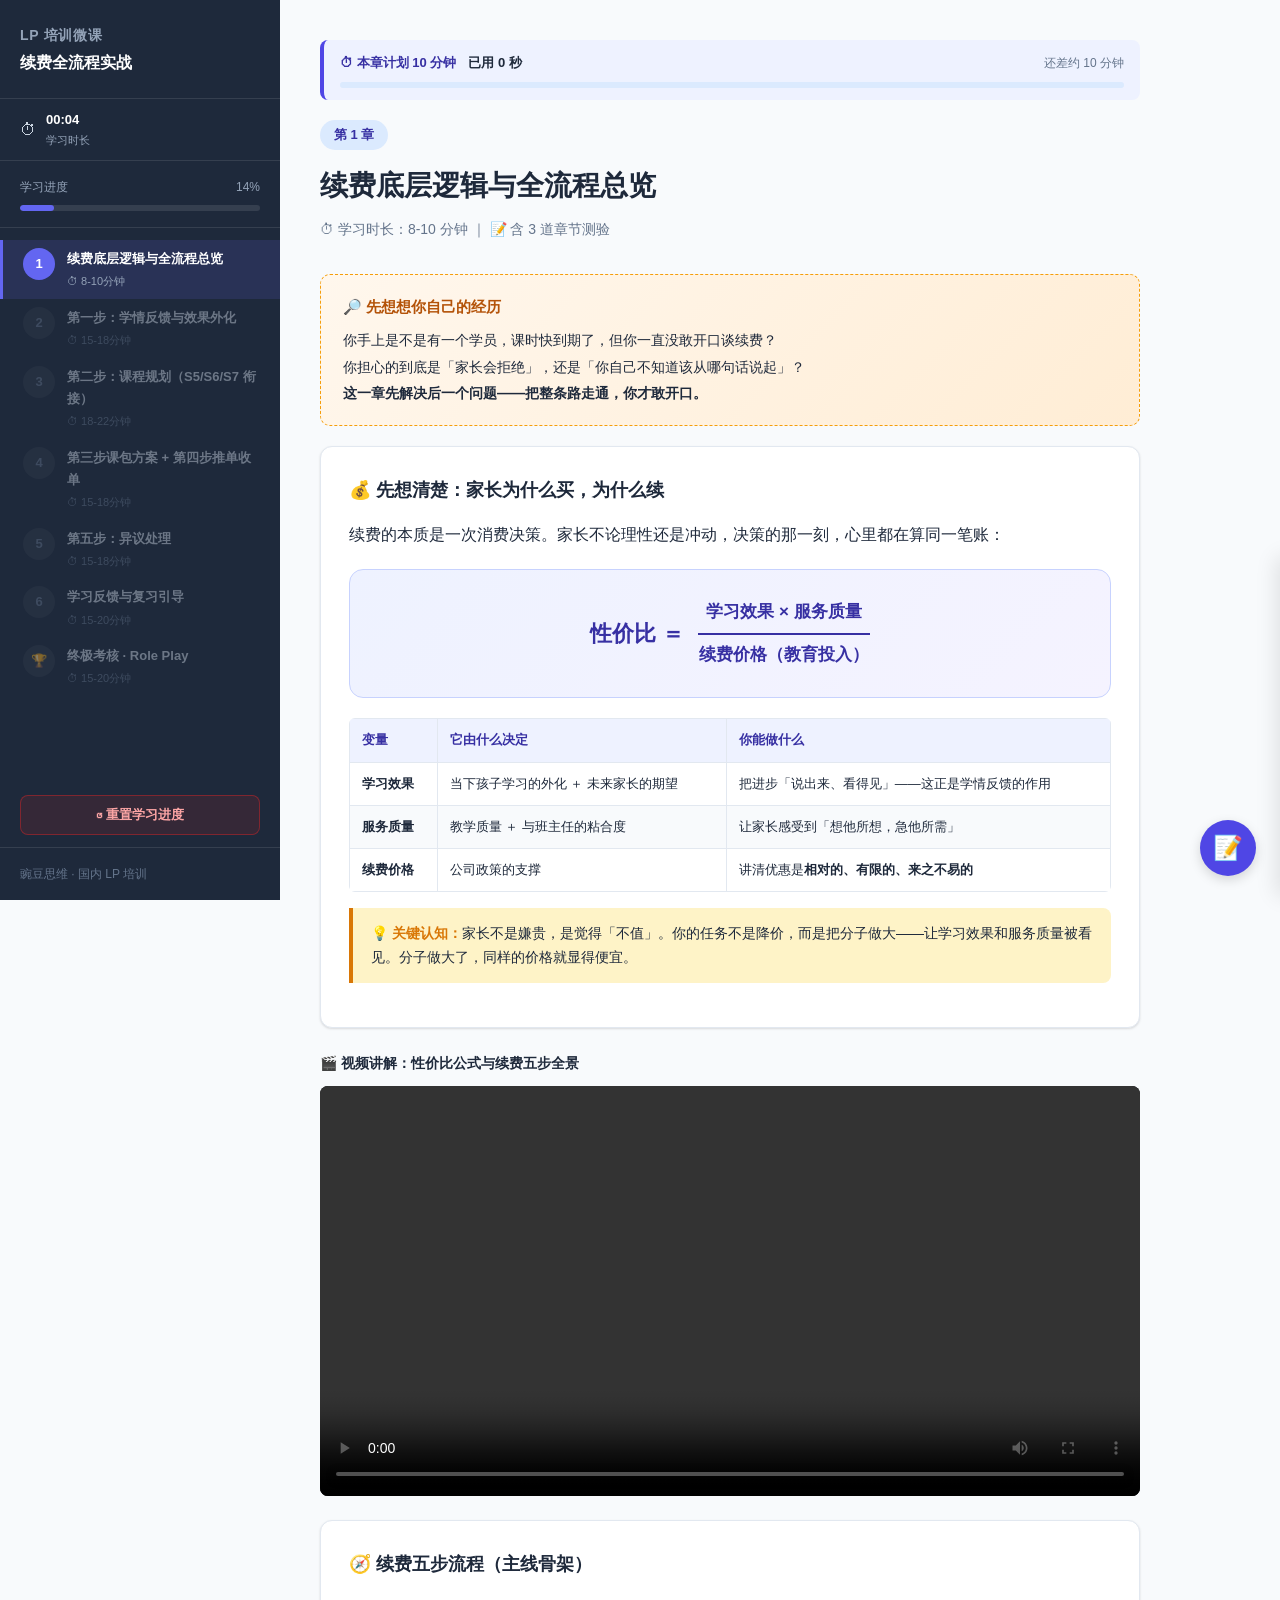
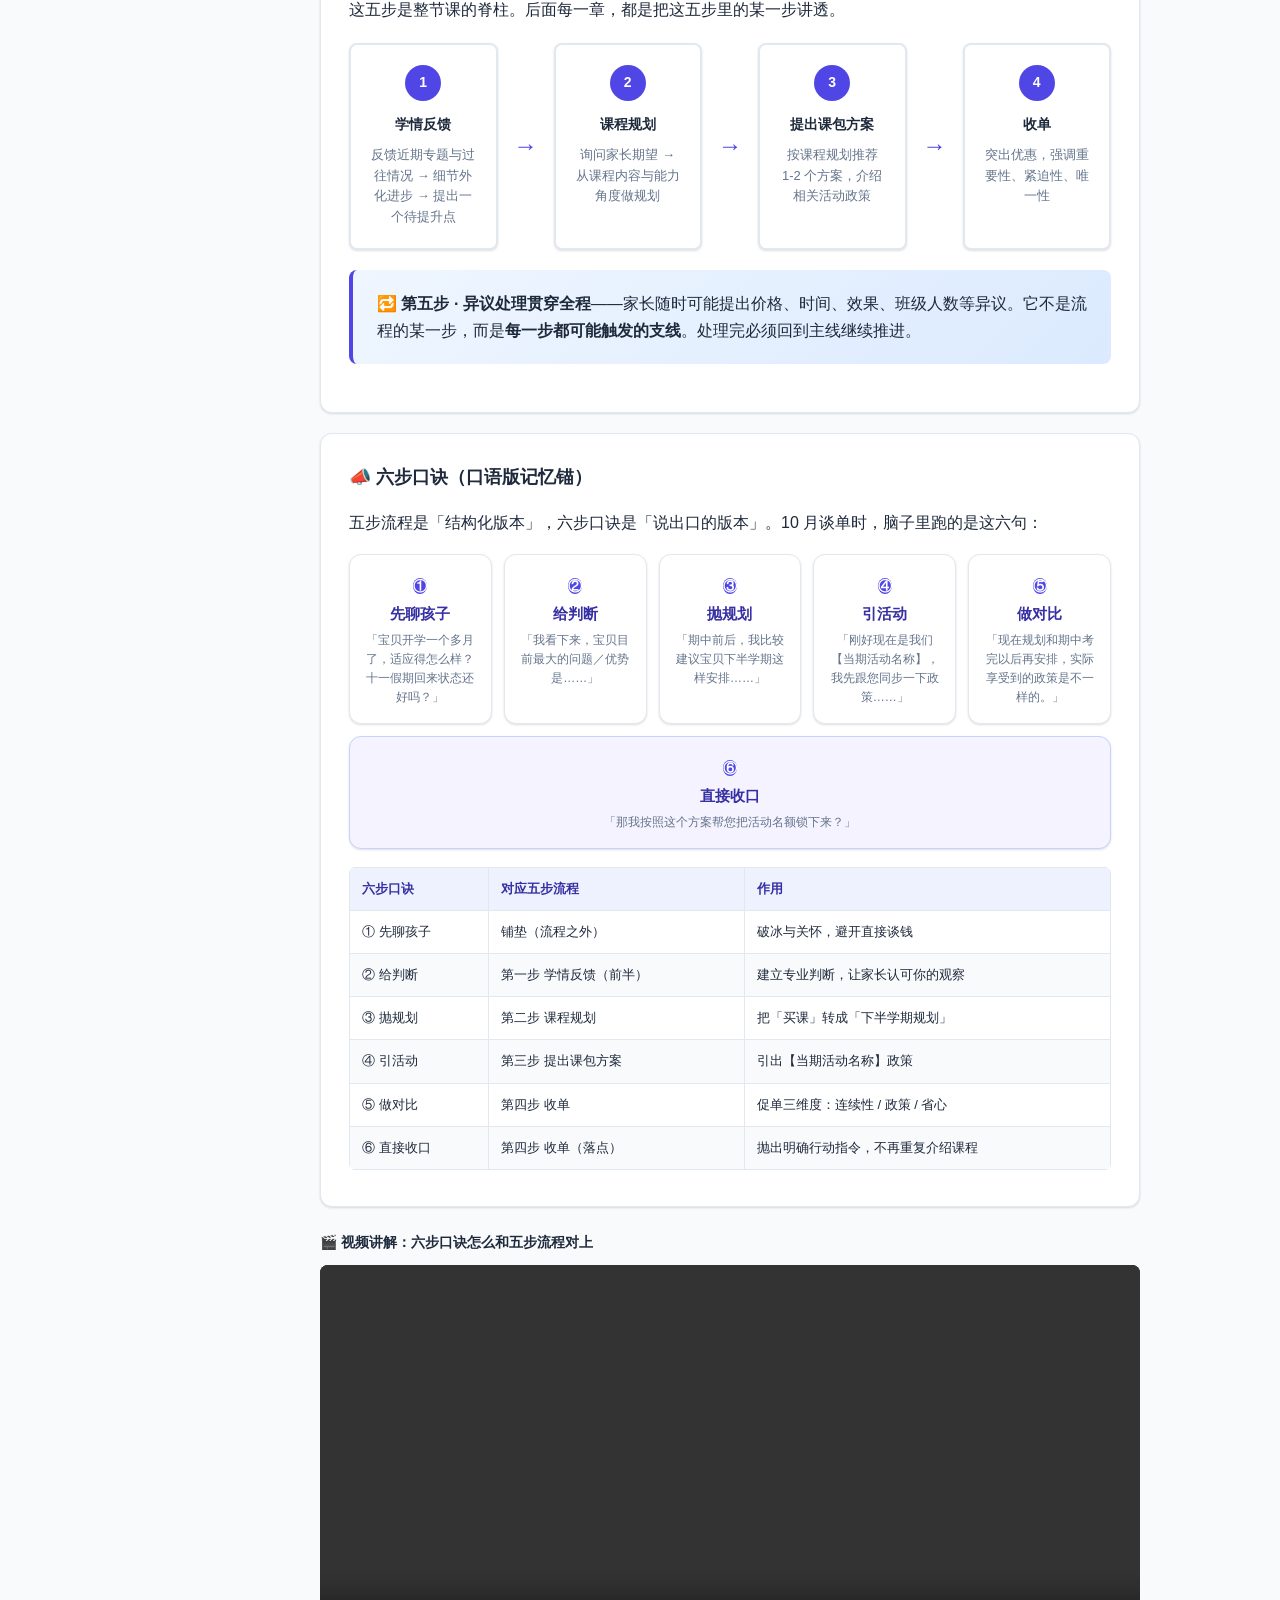
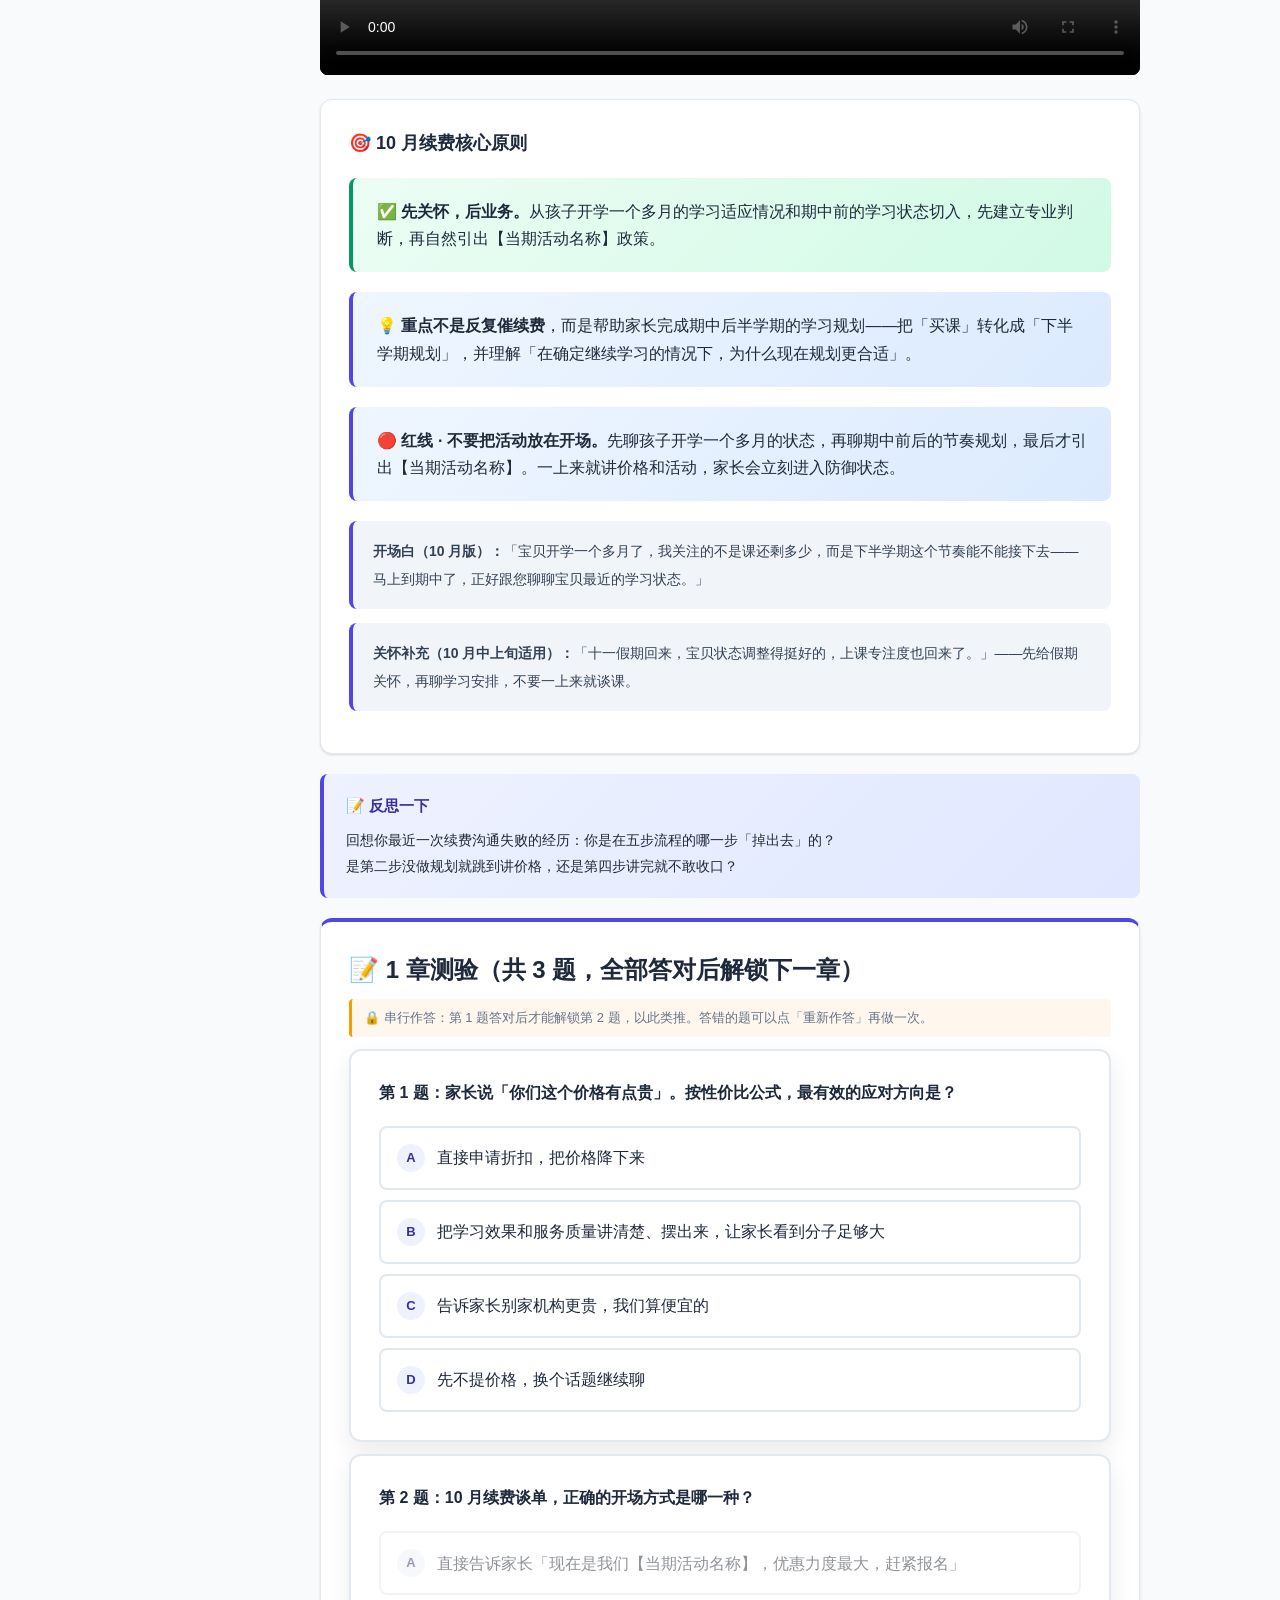
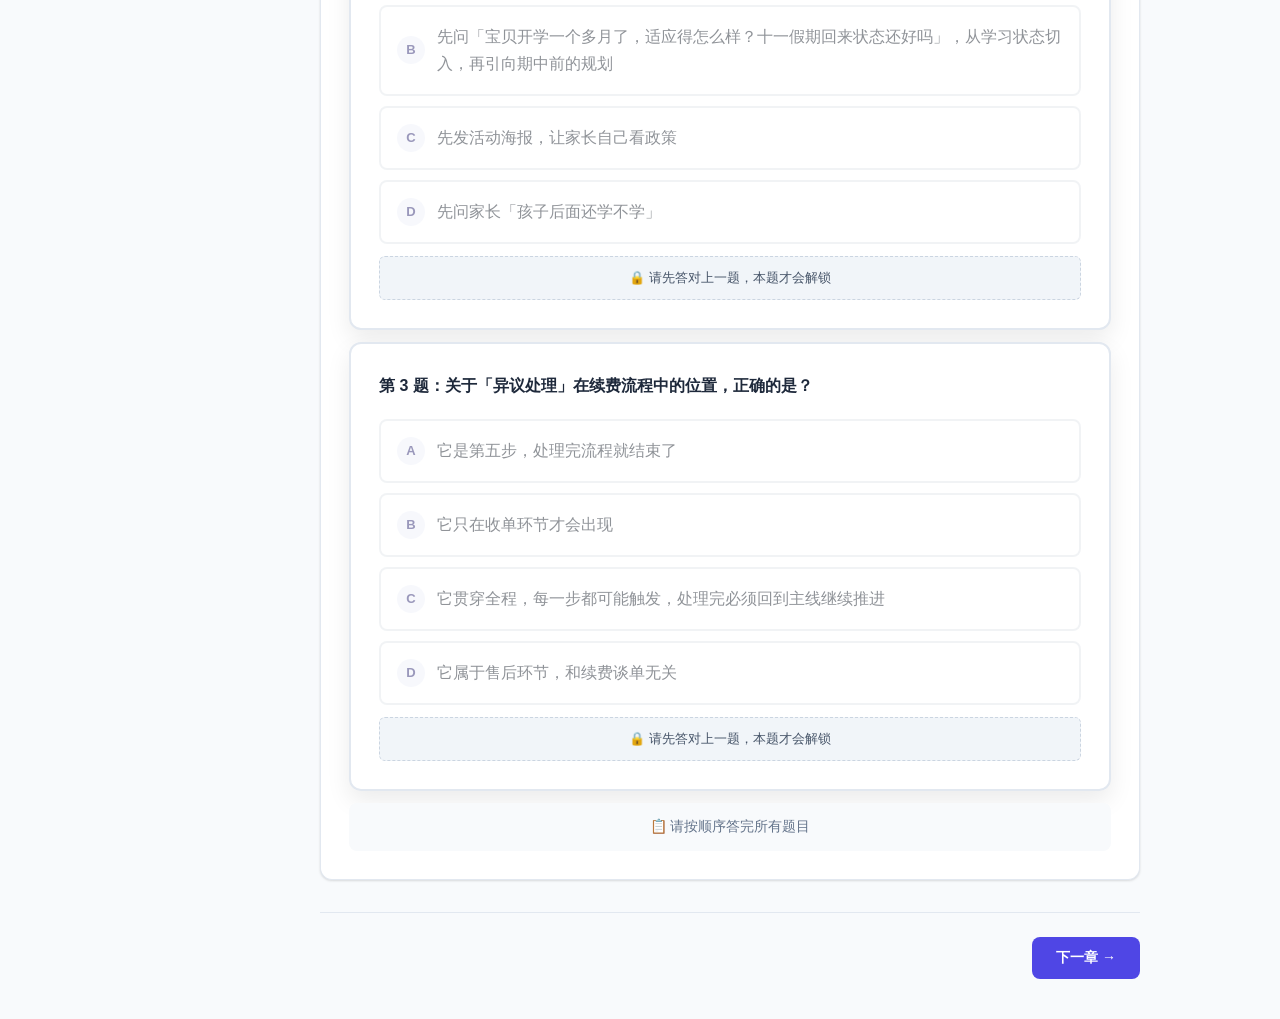
==== commit 639211de: "fix: 重置流程加写回抑制 + 拖动即持久化视频位置 线上复查抓到两个问题： 1. 重置竞态在线上仍可复现——location.reload() 后页面在网络等待期    继续存活，计划用时定时器（" ====
--- a/index.html
+++ b/index.html
@@ -664,11 +664,16 @@
 
 function attachVideoTracking(v, meta) {
   v.dataset.videoIdx = String(meta.idx);
-  v.addEventListener('seeking', () => { renderVideoProgress(meta); });
-  v.addEventListener('timeupdate', () => {
+  const trackPos = () => {
     const t = v.currentTime;
     if (!videoMaxTime[meta.idx] || t > videoMaxTime[meta.idx]) videoMaxTime[meta.idx] = t;
     videoLastPos[meta.idx] = t;
+  };
+  v.addEventListener('seeking', () => { renderVideoProgress(meta); });
+  // 拖动后即使不播放也要记录位置（seeked 在拖动落点触发，timeupdate 只在播放中触发）
+  v.addEventListener('seeked', () => { trackPos(); renderVideoProgress(meta); saveProgress(); });
+  v.addEventListener('timeupdate', () => {
+    trackPos();
     renderVideoProgress(meta);
   });
   v.addEventListener('loadedmetadata', () => { renderVideoProgress(meta); });
@@ -709,9 +714,10 @@
 }
 
 // ---- 章节时间跟踪：计划时长 vs 实际停留用时 ----
+let planInterval = null;
 function startPlanTracking() {
   courseData.sections.forEach((s, i) => renderChapterPlan(i));
-  setInterval(() => {
+  planInterval = setInterval(() => {
     if (document.hidden) return;
     const cur = currentSection;
     chapterTimeSpent[cur] = (chapterTimeSpent[cur] || 0) + 1;
@@ -1569,6 +1575,7 @@
 }
 
 function saveProgress() {
+  if (window.__resetInProgress) return; // 重置流程中禁止任何写回
   const state = {
     completedSections: [...completedSections],
     chapterQuizDone: chapterQuizDone,
@@ -1715,13 +1722,18 @@
   showResumeCard();
 }
 function resetAllProgress() {
+  // 先停掉所有会写盘的定时器并置抑制标志：
+  // location.reload() 后页面在网络等待期仍存活，定时器若继续跑，
+  // 一次 saveProgress() 就会把旧内存态写回 localStorage（线上慢网络必现）。
+  try { window.__resetInProgress = true; } catch (e) {}
+  try { clearInterval(timerInterval); } catch (e) {}
+  try { clearInterval(planInterval); } catch (e) {}
   try {
     getResetLsKeys().forEach(function (k) { try { localStorage.removeItem(k); } catch (e) {} });
     try { sessionStorage.removeItem(RESUME_FLAG_KEY); } catch (e) {}
     try { sessionStorage.setItem(LS_PREFIX + '_just_reset', '1'); } catch (e) {}
   } catch (e) {}
-  // 必须同步触发刷新：计划用时跟踪每 5 秒 saveProgress() 一次，
-  // 若清 key 与 reload 之间留有异步窗口，旧内存态会被写回导致「重置失败」
+  // 同步触发刷新，不给任何异步写回留窗口
   location.reload();
 }
 function initResetToast() {
